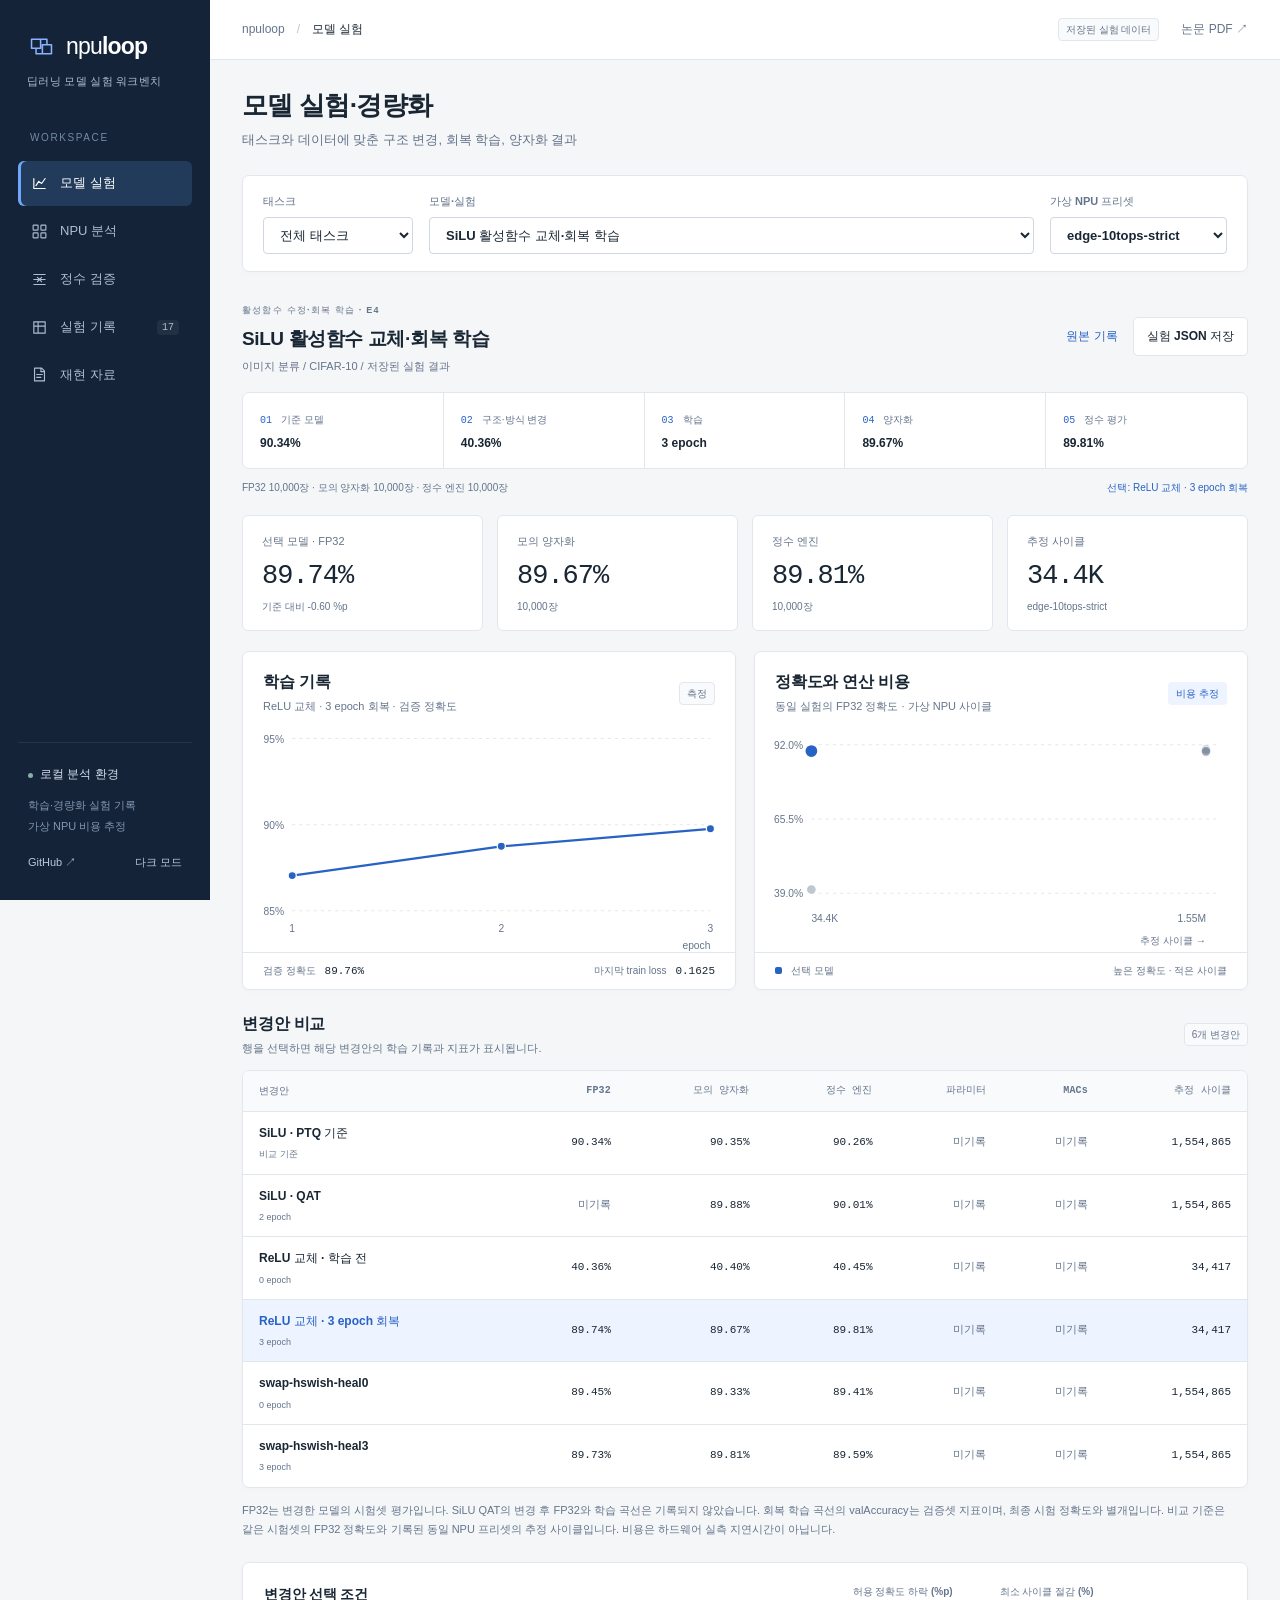
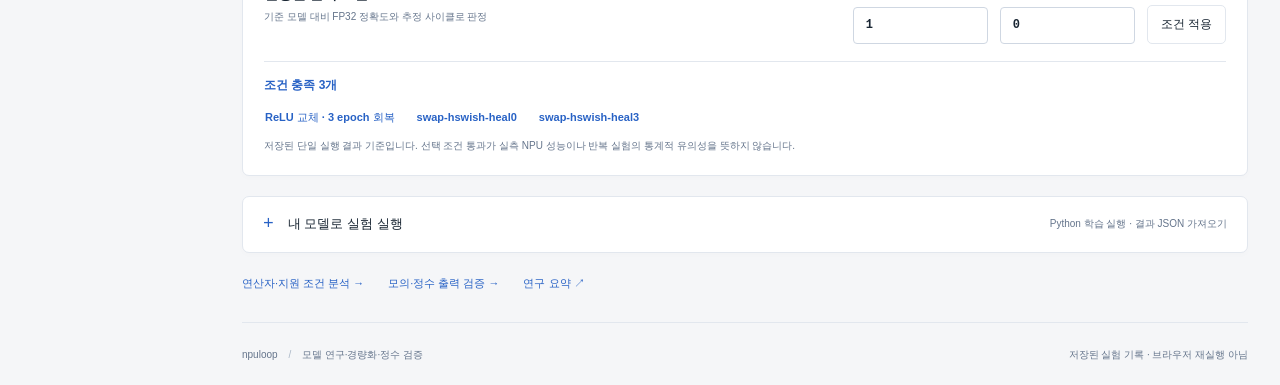
==== demo/index.html @ 35456086 "Hold the E20 table until both schemes are in, and regenerate tables at commit tables-fresh failed on" ====
<!doctype html>
<html lang="ko" data-theme="light">
<head>
<meta charset="utf-8">
<meta name="viewport" content="width=device-width, initial-scale=1">
<meta name="description" content="npuloop — 모델 구조 수정, 회복 학습, 양자화와 프루닝 결과를 비교하고 NPU 제약을 검증하는 딥러닝 실험 워크벤치">
<meta name="color-scheme" content="light dark">
<title>npuloop · 모델 실험·경량화</title>
<style>:root{--bg:#f5f6f8;--surface:#fff;--subtle:#f8fafc;--text:#192633;--muted:#64748b;--line:#e2e7ee;--blue:#2862c5;--blue-soft:#edf3ff;--amber:#a96313;--amber-soft:#fff7e9;--green:#187b62;--green-soft:#edf8f3;--sidebar:#142337;--side-text:#aebdd0;--side-active:#223b5a;--shadow:0 2px 6px #14233704;--mono:ui-monospace,SFMono-Regular,Consolas,'Liberation Mono',monospace;--sans:'Segoe UI','Malgun Gothic','Apple SD Gothic Neo','Noto Sans CJK KR',Arial,sans-serif}
*{box-sizing:border-box}html{scroll-behavior:auto}body{margin:0;background:var(--bg);color:var(--text);font-family:var(--sans);font-size:14px;line-height:1.6;-webkit-font-smoothing:antialiased}button,input,select{font:inherit}button,a,summary,select{touch-action:manipulation}button{cursor:pointer}a{color:var(--blue);text-decoration:none}button{color:inherit}a:hover{text-decoration:underline}[hidden]{display:none!important}h1,h2,h3,p{margin:0}h1{font-size:26px;line-height:1.35;letter-spacing:-.7px;font-weight:650}h2{font-size:16px;line-height:1.5;letter-spacing:-.2px;font-weight:650}h3{font-size:14px;font-weight:600}p{word-break:keep-all;overflow-wrap:anywhere}svg{display:block}button svg,.nav-item svg,.search-field svg{width:17px;height:17px;fill:none;stroke:currentColor;stroke-width:1.6;stroke-linecap:round;stroke-linejoin:round;flex-shrink:0}button:focus-visible,a:focus-visible,summary:focus-visible,select:focus-visible,input:focus-visible{outline:2px solid var(--blue);outline-offset:3px}button:disabled{opacity:.45;cursor:not-allowed}.skip-link{position:fixed;top:-60px;left:230px;background:var(--surface);padding:10px;z-index:20}.skip-link:focus{top:8px}.sidebar{position:fixed;inset:0 auto 0 0;width:210px;background:var(--sidebar);color:#fff;padding:28px 18px;display:flex;flex-direction:column;z-index:10}.brand{display:flex;align-items:center;gap:10px;font-size:23px;letter-spacing:-.8px;color:#fff;padding:0 9px;font-weight:450}.brand:hover{text-decoration:none}.brand strong{font-weight:700}.brand-icon{width:29px;height:29px;fill:none;stroke:#8ab3ff;stroke-width:1.7;stroke-linejoin:round}.sidebar-caption{font-size:11px;color:var(--side-text);margin:8px 9px 40px;letter-spacing:.3px}.nav-label{color:#758aa5;font-size:10px;letter-spacing:1.6px;margin:0 12px 12px}.nav-item{display:flex;align-items:center;gap:12px;padding:12px 13px;border-radius:6px;margin:3px 0;font-size:13px;color:var(--side-text);font-weight:500;white-space:nowrap}.nav-item:hover{text-decoration:none;background:#1b304b;color:#fff}.nav-item.active{color:#fff;background:var(--side-active);box-shadow:inset 3px 0 #71a6ff}.nav-count{margin-left:auto;font:10px var(--mono);background:#ffffff10;padding:2px 5px;border-radius:4px}.sidebar-bottom{margin-top:auto;padding:22px 10px 0;border-top:1px solid #ffffff14}.local-indicator{display:flex;align-items:center;gap:7px;font-size:12px;color:#d5e0ef}.local-indicator>span{background:#82afa7;width:5px;height:5px;border-radius:50%}.sidebar-bottom p{color:#8398b3;font-size:11px;line-height:1.9;margin:10px 0 18px}.sidebar-links{display:flex;justify-content:space-between;font-size:11px;align-items:center}.sidebar-links a{color:#b9c9dd}.sidebar-links button{background:none;border:0;color:#b9c9dd;padding:0}.app{margin-left:210px;min-width:0}.topbar{height:60px;border-bottom:1px solid var(--line);background:var(--surface);display:flex;align-items:center;justify-content:space-between;padding:0 32px}.breadcrumb{display:flex;gap:12px;color:var(--muted);font-size:12px}.breadcrumb span{color:#bac4d0}.breadcrumb strong{font-weight:500;color:var(--text)}.top-actions{display:flex;gap:22px;align-items:center}.quiet-link{font-size:12px;color:var(--muted);font-weight:500}main{max-width:1460px;margin:auto;padding:28px 32px 0;outline:0}.page-heading{display:flex;align-items:center;justify-content:space-between;gap:18px;margin-bottom:24px}.page-heading p{font-size:13px;color:var(--muted);margin-top:7px}.btn{border:1px solid var(--line);border-radius:5px;padding:9px 13px;display:inline-flex;align-items:center;justify-content:center;gap:8px;font-size:12px;font-weight:550;background:var(--surface);white-space:nowrap;min-height:36px}.btn:hover{filter:brightness(.97);text-decoration:none}.btn.primary{background:var(--blue);border-color:var(--blue);color:#fff}.btn.subtle{background:transparent;border-color:transparent;color:var(--blue);padding:5px 8px}.badge{display:inline-flex;align-items:center;gap:5px;font-size:10px;line-height:1.5;white-space:nowrap;padding:3px 7px;border-radius:4px;border:1px solid transparent;font-weight:500}.badge.neutral{background:var(--subtle);color:var(--muted);border-color:var(--line)}.badge.blue{background:var(--blue-soft);color:var(--blue)}.badge.amber{background:var(--amber-soft);color:var(--amber)}.badge.green{background:var(--green-soft);color:var(--green)}.context-bar{display:flex;align-items:center;gap:20px;background:var(--surface);border:1px solid var(--line);border-radius:7px;padding:17px 20px;box-shadow:var(--shadow)}label{font-size:11px;font-weight:550;color:var(--muted);display:flex;flex-direction:column;gap:7px}select,input{color:var(--text);background:var(--surface);border:1px solid #cfd7e2;border-radius:4px;min-height:37px;padding:7px 12px;font-size:13px;max-width:100%}select{padding-right:30px}.context-bar select{min-width:207px}.model-meta{margin-left:auto;display:flex;gap:26px;align-items:center}.model-meta div{font-size:10px;color:var(--muted)}.model-meta b{display:block;font-family:var(--mono);font-size:13px;font-weight:500;color:var(--text);margin-top:6px}.tabs{display:flex;align-items:center;gap:25px;border-bottom:1px solid var(--line);margin:18px 0 20px;min-height:45px}.tabs button{font-size:12px;font-weight:550;padding:12px 1px;border:0;border-bottom:2px solid transparent;background:none;color:var(--muted);height:46px;white-space:nowrap}.tabs button[aria-selected=true]{color:var(--blue);border-bottom-color:var(--blue)}.tabs-trailing{margin-left:auto;color:var(--muted);font-size:11px;white-space:nowrap}.metric-grid{display:grid;grid-template-columns:repeat(4,minmax(0,1fr));gap:14px;margin-bottom:20px}.metric{background:var(--surface);padding:17px 19px 15px;border:1px solid var(--line);border-radius:6px;min-width:0}.metric-label{font-size:11px;color:var(--muted);display:flex;align-items:center;justify-content:space-between;gap:5px}.metric-value{font-family:var(--mono);font-size:27px;line-height:1.3;letter-spacing:-1px;margin:9px 0 5px;white-space:nowrap}.metric-value .unit{font-size:12px;letter-spacing:0;margin-left:5px;color:var(--muted)}.metric-note{font-size:10px;color:var(--muted)}.metric.amber .metric-value{color:var(--amber)}.panel{background:var(--surface);border:1px solid var(--line);border-radius:7px;box-shadow:var(--shadow);min-width:0}.padded{padding:22px}.two-columns{display:grid;grid-template-columns:1.12fr 1fr;gap:20px;margin-bottom:20px}.panel-head{padding:18px 20px 0;display:flex;align-items:center;justify-content:space-between;gap:12px}.panel-head p{font-size:11px;color:var(--muted);margin-top:4px}.section-heading{display:flex;align-items:center;justify-content:space-between;gap:16px;margin:22px 0 13px}.section-heading:first-child{margin-top:0}.section-heading p{font-size:11px;color:var(--muted);margin-top:4px}.muted{color:var(--muted);font-size:12px}.mono{font-family:var(--mono);font-variant-numeric:tabular-nums}.amber-text{color:var(--amber)}.blue-text{color:var(--blue)}.bar-list{padding:20px}.bar-row{display:grid;grid-template-columns:120px 1fr 56px;gap:12px;align-items:center;margin-bottom:16px;font-size:11px}.bar-row:last-child{margin-bottom:0}.bar-label{display:flex;align-items:center;gap:8px;color:var(--text)}.dot{display:inline-block;width:7px;height:7px;border-radius:2px;flex-shrink:0}.dot.blue{background:var(--blue)}.dot.amber{background:#cd9240}.dot.green{background:#45a590}.dot.slate{background:#7c94af}.bar-track{height:9px;background:var(--subtle);border-radius:3px;overflow:hidden}.bar-fill{height:100%;border-radius:3px;min-width:0}.bar-fill.host{background:#d39a4e}.bar-fill.array{background:var(--blue)}.bar-fill.depthwise{background:#45a590}.bar-fill.vector{background:#7c94af}.bar-fill.structural{background:#b6c5d4}.bar-value{text-align:right;color:var(--text);font-family:var(--mono)}.panel-foot{border-top:1px solid var(--line);padding:11px 20px;color:var(--muted);font-size:10px}.decision{padding:17px 20px;background:var(--amber-soft);border-bottom:1px solid var(--line);border-radius:6px 6px 0 0;display:flex;gap:12px;align-items:flex-start}.decision.good{background:var(--green-soft)}.decision-icon{width:22px;height:22px;border:1px solid currentColor;border-radius:50%;color:var(--amber);display:flex;justify-content:center;align-items:center;font:600 12px var(--mono);flex-shrink:0;margin-top:1px}.decision.good .decision-icon{color:var(--green)}.decision h2{font-size:14px;color:var(--amber)}.decision.good h2{color:var(--green)}.decision p{font-size:11px;margin-top:5px;color:var(--muted)}table{width:100%;border-collapse:collapse;font-size:12px}th{background:var(--subtle);font-size:10px;color:var(--muted);font-weight:550;letter-spacing:.1px;text-align:left;white-space:nowrap;padding:10px 16px;border-bottom:1px solid var(--line)}td{padding:11px 16px;border-bottom:1px solid var(--line);vertical-align:middle}tr:last-child td{border-bottom:0}td.num,th.num{text-align:right;font-family:var(--mono);font-variant-numeric:tabular-nums}td.num{white-space:nowrap}.table-container{overflow:auto;scrollbar-width:thin}.table-container table{min-width:530px}.table-container.limited{max-height:420px}.table-container th{position:sticky;top:0;z-index:1}tbody tr.selectable{cursor:pointer}tbody tr.selectable:hover{background:var(--subtle)}tbody tr.selected{background:var(--blue-soft)}.support-table td{padding:10px 20px}.support-table th{padding:8px 20px;background:transparent}.support-table td:first-child{font-family:var(--mono);font-size:11px}.support-table .num{font-size:11px}.callout-strip{display:flex;justify-content:space-between;align-items:center;padding:16px 20px;gap:20px}.callout-copy .overline{display:block;margin-bottom:4px}.callout-copy h3{font-size:13px}.callout-copy p{font-size:11px;color:var(--muted);margin-top:3px}.overline{font-size:9px;font-weight:550;letter-spacing:1.2px;color:var(--muted)}.compact-results{display:flex;gap:26px;flex-shrink:0}.compact-results div{font-size:10px;color:var(--muted)}.compact-results strong{display:block;font:500 16px var(--mono);color:var(--text);margin-top:3px}.filter-bar{display:flex;align-items:center;gap:10px;margin:0 0 14px;flex-wrap:wrap}.filter-bar select,.filter-bar input{font-size:12px;min-height:35px}.search-field{flex-direction:row;align-items:center;position:relative;font-weight:400;gap:0;flex:1;min-width:180px;max-width:380px}.search-field svg{position:absolute;left:10px;width:15px;height:15px;color:var(--muted)}.search-field input{padding-left:32px;width:100%;font-size:12px}.filter-bar>.muted{font-size:11px;margin-left:auto}.inspector-layout{display:grid;grid-template-columns:minmax(0,1fr) 260px;gap:16px}.inspector-layout>.table-container{max-height:620px}.inspector{padding:20px;align-self:start;position:sticky;top:20px}.inspector h3{font:500 12px var(--mono);overflow-wrap:anywhere;margin:14px 0 18px;color:var(--blue)}.property-list{margin:0}.property-list>div{display:flex;justify-content:space-between;gap:16px;border-bottom:1px solid var(--line);padding:10px 0;font-size:11px}.property-list>div:last-child{border:0}.property-list dt{color:var(--muted);flex-shrink:0}.property-list dd{margin:0;text-align:right;overflow-wrap:anywhere}.property-list .mono{font-size:11px}.node-links{display:flex;gap:5px;flex-wrap:wrap;margin-top:10px}.node-links button{border:1px solid var(--line);background:var(--subtle);font:10px var(--mono);padding:4px 6px;color:var(--blue);border-radius:3px;max-width:100%;overflow-wrap:anywhere}.inspector-subtitle{font-size:10px;color:var(--muted);margin-top:18px}.mini-bar{display:block;max-width:96px;width:100%;height:3px;background:var(--line);border-radius:2px;margin-top:5px;margin-left:auto}.mini-bar>i{display:block;background:var(--blue);height:3px;border-radius:2px}.mini-bar.host>i{background:#d39a4e}.empty-state{padding:44px 26px;text-align:center;background:var(--surface);border:1px dashed var(--line);border-radius:7px}.empty-state h2{margin:0 0 8px}.empty-state p{font-size:12px;color:var(--muted);max-width:520px;margin:auto}.empty-state .btn{margin-top:18px}.comparison-header{display:flex;justify-content:space-between;align-items:center;margin-bottom:20px;gap:12px}.comparison-header p{font-size:12px;color:var(--muted);margin-top:5px}.comparison-grid{display:grid;grid-template-columns:1fr 1fr;gap:20px;margin-bottom:20px}.version-title{display:flex;align-items:center;justify-content:space-between;margin-bottom:14px}.version-marker{font:600 11px var(--mono);background:var(--subtle);padding:4px 9px;border:1px solid var(--line);border-radius:3px;margin-right:10px}.version-marker.after{background:var(--blue-soft);border-color:var(--blue-soft);color:var(--blue)}.version-value{font:500 34px var(--mono);letter-spacing:-1px;margin:8px 0}.version-caption{color:var(--muted);font-size:11px}.comparison-bar{height:10px;background:var(--subtle);border-radius:3px;margin:20px 0}.comparison-bar i{display:block;height:10px;border-radius:3px;background:#8a9db6}.comparison-bar.after i{background:var(--blue)}.savings-banner{display:flex;justify-content:space-between;align-items:center;padding:17px 22px;background:var(--blue-soft);border:1px solid #cdddfa;border-radius:7px;margin-bottom:20px}.savings-banner strong{font:500 23px var(--mono);color:var(--blue)}.savings-banner span{font-size:12px;color:var(--blue)}.footnote{font-size:11px;color:var(--muted);line-height:1.8;margin-top:13px}.comparison-table th:first-child{width:40%}.comparison-table th,.comparison-table td{padding:14px 20px}.settings-layout{display:grid;grid-template-columns:minmax(0,1fr) 320px;gap:20px}.settings-form{padding:24px;display:grid;grid-template-columns:1fr 1fr;gap:22px}.settings-form label{font-size:12px;gap:9px}.form-foot{grid-column:1/-1;border-top:1px solid var(--line);padding-top:20px;display:flex;align-items:center;gap:25px}.form-foot p{font-size:11px;color:var(--muted);flex:1}.settings-result-metric{padding:20px 22px;border-bottom:1px solid var(--line)}.settings-result-metric:last-child{border-bottom:0}.settings-result-metric span{font-size:11px;color:var(--muted)}.settings-result-metric strong{display:block;font:500 24px var(--mono);margin-top:8px}.research-metrics{margin-top:20px}.research-verdict{padding:15px 20px;border-left:3px solid var(--blue);background:var(--surface);border-radius:0 5px 5px 0;margin-bottom:22px;font-size:12px}.research-verdict p{font-size:11px;color:var(--muted);margin-top:5px}.chart-panel{padding:18px 20px 10px}.chart-legend{display:flex;align-items:center;gap:20px;font-size:11px}.chart-legend>span{display:flex;gap:6px;align-items:center}.chart-legend .muted{margin-left:auto;font-size:10px}.chart-panel svg{width:100%;height:auto;max-height:265px;overflow:visible}.chart-panel text{font-family:var(--sans);font-size:10px;fill:var(--muted)}.chart-panel .gridline{stroke:var(--line);stroke-dasharray:3 4;stroke-width:1}.chart-panel .curve{fill:none;stroke-width:1.8;stroke-linejoin:round}.detail-section{margin:16px 0 24px}.detail-section>summary{padding:13px 18px;cursor:pointer;font-size:12px;font-weight:550}.detail-section[open]>summary{border-bottom:1px solid var(--line);margin-bottom:14px}.detail-section>.filter-bar{padding:0 16px}.research-note{padding:14px 20px;background:var(--subtle);font-size:11px;color:var(--muted);border-top:1px solid var(--line)}.catalog-layout{display:grid;grid-template-columns:265px minmax(0,1fr);gap:20px}.experiment-list{overflow:hidden;align-self:start;max-height:780px;overflow-y:auto}.experiment-item{display:flex;align-items:flex-start;gap:12px;width:100%;border:0;border-bottom:1px solid var(--line);background:transparent;padding:14px;text-align:left}.experiment-item:last-child{border:0}.experiment-item:hover{background:var(--subtle)}.experiment-item.active{background:var(--blue-soft);box-shadow:inset 3px 0 var(--blue)}.exp-id{font:11px var(--mono);width:30px;color:var(--muted);padding-top:3px;flex-shrink:0}.experiment-item.active .exp-id{color:var(--blue)}.exp-name{font-size:12px;font-weight:550}.exp-small{font-size:10px;color:var(--muted);margin-top:3px}.experiment-heading{padding:20px}.experiment-heading h2{margin:6px 0}.experiment-heading p{font-size:11px;color:var(--muted)}.experiment-actions{display:flex;gap:8px;align-items:center;margin-top:16px}.experiment-actions select{font-size:11px;min-height:32px}.record-table{max-height:535px;border-top:1px solid var(--line)}.record-table td{font-size:11px;max-width:200px;overflow-wrap:anywhere}.record-table th{font-size:10px}.row-action{color:var(--blue);font-size:11px;border:0;background:transparent;padding:3px 0;white-space:nowrap}.resource-grid{display:grid;grid-template-columns:repeat(3,minmax(0,1fr));gap:18px;margin-bottom:26px}.resource-card{padding:22px;display:block;color:var(--text)}.resource-card:hover{text-decoration:none;border-color:#9fbce6}.resource-card h2{margin:15px 0 7px}.resource-card p{font-size:12px;color:var(--muted);line-height:1.9}.file-icon{font:500 10px var(--mono);border:1px solid var(--line);display:inline-flex;border-radius:4px;padding:7px 8px;color:var(--blue);background:var(--subtle)}.resource-action{font-size:11px;color:var(--blue);display:block;margin-top:18px}.resource-bottom{margin-top:20px;grid-template-columns:1fr 1fr}.command{background:var(--subtle);padding:15px;border:1px solid var(--line);border-radius:4px;font:11px/2 var(--mono);overflow:auto;margin:18px 0 0}.padded>.muted{margin-top:5px;display:block}#validation-table td{font-size:11px;vertical-align:top}#validation-table th:nth-child(1){width:21%}#validation-table th:nth-child(2){width:22%}#validation-table th:nth-child(3){width:57%}.page-footer{display:flex;gap:16px;justify-content:space-between;padding:24px 0 22px;margin-top:30px;border-top:1px solid var(--line);font-size:10px;color:var(--muted)}.footer-divider{margin:0 8px;color:#aab7c6}dialog{color:var(--text);background:var(--surface);border:1px solid var(--line);border-radius:9px;padding:0;width:min(850px,92vw);max-height:86vh;box-shadow:0 25px 100px #07162a40}dialog::backdrop{background:#0b1b32aa}.dialog-header{display:flex;align-items:center;justify-content:space-between;padding:18px 22px;border-bottom:1px solid var(--line)}.dialog-header h2{margin-top:4px;font-size:15px;overflow-wrap:anywhere}.icon-button{background:none;border:1px solid var(--line);border-radius:4px;width:32px;height:32px;font-size:23px;line-height:1}.dialog-header .icon-button{flex-shrink:0}.dialog-footer{display:flex;align-items:center;justify-content:space-between;padding:14px 22px;border-top:1px solid var(--line)}#record-json{margin:0;padding:20px 22px;font:11px/1.65 var(--mono);white-space:pre-wrap;word-break:break-word;max-height:60vh;overflow:auto;background:var(--subtle)}.toast{position:fixed;bottom:25px;right:28px;background:var(--text);color:var(--surface);border-radius:5px;padding:12px 18px;font-size:12px;box-shadow:0 5px 30px #0002;z-index:100}#error-banner{border:1px solid #e7c0a1;color:#8e3b22;background:#fff1e9;padding:16px;margin-bottom:20px;border-radius:6px}
[data-theme=dark]{--bg:#101823;--surface:#18222e;--subtle:#1e2a38;--text:#e0e7f0;--muted:#99abc1;--line:#2c3b4c;--blue:#8ab2f4;--blue-soft:#223752;--amber:#e0b06b;--amber-soft:#322c23;--green:#7dc8b1;--green-soft:#1e322f;--sidebar:#101a29;--shadow:none}[data-theme=dark] input,[data-theme=dark] select{border-color:#3c4e63}[data-theme=dark] .btn.primary{background:#326bc3;color:#fff;border-color:#326bc3}[data-theme=dark] .bar-fill.array,[data-theme=dark] .comparison-bar.after i,[data-theme=dark] .mini-bar>i{background:#6998e4}[data-theme=dark] .savings-banner{border-color:#39557b}
@media(min-width:1600px){main{padding-top:32px}.two-columns{grid-template-columns:1.05fr 1fr}.bar-row{margin-bottom:23px}.callout-strip{padding:22px}}
@media(max-width:1180px){.sidebar{width:184px;padding-left:12px;padding-right:12px}.app{margin-left:184px}main{padding:24px 24px 0}.topbar{padding:0 24px}.context-bar{gap:14px}.context-bar select{min-width:170px}.model-meta{gap:14px}.model-meta b{font-size:11px}.metric{padding:15px}.metric-value{font-size:23px}.bar-row{grid-template-columns:110px 1fr 52px;gap:8px}.compact-results{gap:16px}.inspector-layout{grid-template-columns:minmax(0,1fr) 230px}.catalog-layout{grid-template-columns:230px minmax(0,1fr)}.settings-layout{grid-template-columns:minmax(0,1fr) 260px}.page-heading .btn{font-size:11px}.top-actions{gap:14px}}
@media(max-width:980px){.sidebar{width:170px}.app{margin-left:170px}.context-bar{flex-wrap:wrap}.context-bar label{flex:1;min-width:150px}.context-bar select{width:100%;min-width:0}.model-meta{width:100%;border-top:1px solid var(--line);padding-top:9px;justify-content:flex-start;gap:28px}.model-meta div{display:flex;align-items:center;gap:8px}.model-meta b{margin:0}.metric-grid{gap:10px}.metric-value{font-size:21px}.metric-label .badge{display:none}.two-columns{grid-template-columns:1fr}.callout-strip{flex-wrap:wrap}.compact-results{margin-left:auto}.inspector-layout{grid-template-columns:1fr}.inspector{position:static}.inspector .property-list{display:grid;grid-template-columns:1fr 1fr;gap:0 25px}.inspector h3{margin-top:10px}.settings-layout{grid-template-columns:1fr}.settings-layout>#settings-result>.panel{display:flex}.settings-result-metric{flex:1;border-bottom:0;border-right:1px solid var(--line)}.catalog-layout{grid-template-columns:minmax(0,1fr)}.experiment-list{display:grid;grid-template-columns:repeat(3,1fr);max-height:245px}.experiment-item{border-right:1px solid var(--line)}.resource-grid{gap:10px}.resource-card{padding:16px}.page-heading{align-items:flex-start}.page-heading .btn{margin-top:2px}}
@media(max-width:720px){.sidebar{position:static;width:100%;padding:15px 17px 0}.brand{font-size:21px;padding:0}.brand-icon{width:25px;height:25px}.sidebar-caption,.nav-label,.sidebar-bottom{display:none}#main-nav{display:flex;margin-top:13px;justify-content:space-between;gap:2px}.nav-item{padding:10px 9px;font-size:11px;gap:7px;border-radius:4px 4px 0 0;margin:0}.nav-item.active{box-shadow:inset 0 -2px #71a6ff}.nav-item svg{width:14px;height:14px}.nav-count{display:none}.app{margin-left:0}.topbar{height:44px;padding:0 20px}.top-actions .badge{display:none}.breadcrumb{font-size:10px;gap:8px}.quiet-link{font-size:11px}main{padding:23px 20px 0}.page-heading{margin-bottom:18px;align-items:flex-start;flex-wrap:wrap;gap:12px}h1{font-size:23px}.page-heading p{font-size:11px;margin-top:5px}.page-heading .btn{font-size:11px;padding:7px 10px;min-height:32px}.page-heading .btn svg{width:13px;height:13px}.context-bar{padding:14px;gap:12px}.context-bar label{min-width:130px;font-size:10px}.context-bar select{font-size:11px;min-height:35px;padding-left:9px}.model-meta{gap:18px;justify-content:space-between}.model-meta div{font-size:9px;gap:6px}.model-meta b{font-size:10px}.tabs{gap:20px;margin:10px 0 17px}.tabs button{font-size:11px}.tabs-trailing{font-size:9px}.metric-grid{grid-template-columns:repeat(2,minmax(0,1fr));gap:10px;margin-bottom:16px}.metric{padding:14px 15px}.metric-label{font-size:10px}.metric-value{font-size:25px}.metric-note{font-size:9px}.two-columns{gap:16px;margin-bottom:16px}.panel-head{padding:16px 17px 0}.panel-head h2{font-size:14px}.bar-list{padding:18px}.bar-row{grid-template-columns:110px 1fr 46px;font-size:10px;margin-bottom:16px}.panel-foot{padding:10px 17px;font-size:9px}.decision{padding:15px 17px}.decision h2{font-size:13px}.support-table td,.support-table th{padding-left:17px;padding-right:17px}.callout-strip{padding:16px;gap:14px}.compact-results{margin-left:0;gap:25px}.callout-strip .btn{margin-left:auto}.comparison-grid{grid-template-columns:1fr;gap:13px}.comparison-header{align-items:flex-start}.comparison-header p{font-size:11px}.version-value{font-size:30px}.padded{padding:18px}.savings-banner{padding:15px 17px}.savings-banner strong{font-size:20px}.settings-form{padding:18px;gap:18px;grid-template-columns:1fr}.settings-form label{font-size:11px}.form-foot{flex-direction:column;align-items:stretch;gap:12px}.settings-result-metric{padding:15px}.settings-result-metric strong{font-size:19px}.research-verdict{padding:14px;font-size:11px}.chart-panel{padding:13px 12px 6px}.chart-legend{font-size:10px;gap:12px;flex-wrap:wrap}.chart-legend .muted{margin-left:0}.chart-panel svg{min-height:185px}#research-sample{max-width:255px}.experiment-list{grid-template-columns:repeat(2,minmax(0,1fr));max-height:224px}.experiment-item{padding:12px 10px;gap:6px}.exp-id{font-size:10px;width:23px}.exp-name{font-size:11px}.exp-small{font-size:9px}.experiment-heading{padding:17px}.filter-bar{gap:8px}.filter-bar>.muted{font-size:10px}.filter-bar select{font-size:11px}.resource-grid{grid-template-columns:1fr}.resource-card{padding:18px;position:relative}.resource-card h2{margin:0 0 5px 50px}.resource-card p{margin-left:50px;font-size:11px}.resource-card p br{display:none}.resource-card .file-icon{position:absolute;left:18px;top:18px}.resource-action{margin:10px 0 0 50px}.resource-bottom{grid-template-columns:1fr}.page-footer{flex-direction:column;gap:6px;margin-top:24px;font-size:9px}.inspector .property-list{grid-template-columns:1fr}.filter-bar .search-field{max-width:none}.section-heading{gap:8px}.section-heading h2{font-size:14px}.section-heading .btn{font-size:10px}.settings-layout>#settings-result>.panel{flex-direction:column}.settings-result-metric{border-right:0;border-bottom:1px solid var(--line)}.settings-result-metric strong{display:inline;margin-left:15px}.tabs-trailing{display:none}.comparison-table td,.comparison-table th{padding:11px 14px}.toast{right:16px;left:16px;bottom:16px;text-align:center}.dialog-header,.dialog-footer{padding:14px 16px}.dialog-header h2{font-size:13px}.skip-link{left:10px}}
@media(prefers-reduced-motion:reduce){*{scroll-behavior:auto!important;transition:none!important}}

.mobile-theme{display:none;background:none;border:0;color:var(--muted);font-size:18px;padding:2px 5px;min-width:28px;min-height:28px}@media(max-width:720px){.mobile-theme{display:block}.top-actions{gap:12px}.experiment-actions{flex-wrap:wrap}.experiment-actions select{max-width:100%}.savings-banner{gap:10px;flex-wrap:wrap}}

.catalog-layout>*{min-width:0}

.support-scroll{overflow-x:auto;scrollbar-width:thin}
@media(max-width:370px){.nav-item{padding:10px 8px;gap:0;font-size:11px}.nav-item svg{display:none}}
</style>
<style>.study-controls{align-items:end;gap:16px}.study-controls label{min-width:0}.study-controls label:first-child{flex:0 0 150px}.study-controls .study-select-label{flex:1}.study-controls select{min-width:0;width:100%}.study-intro{display:flex;justify-content:space-between;gap:20px;align-items:center;margin:25px 0 16px}.study-intro h2{font-size:19px;margin-top:5px;letter-spacing:-.4px}.study-intro p{font-size:11px;color:var(--muted);margin-top:5px}.study-actions{display:flex;gap:6px;flex-shrink:0}.study-pipeline{display:grid;grid-template-columns:repeat(5,minmax(0,1fr));background:var(--surface);border:1px solid var(--line);border-radius:7px;overflow:hidden}.study-pipeline>div{padding:14px 17px;border-right:1px solid var(--line);min-width:0}.study-pipeline>div:last-child{border:0}.study-pipeline span{font-size:10px;color:var(--muted)}.study-pipeline .step-index{display:inline-block;color:var(--blue);font:10px var(--mono);margin-right:9px}.study-pipeline strong{display:block;font-size:12px;font-weight:550;margin-top:5px;overflow-wrap:anywhere}.study-scope{display:flex;justify-content:space-between;gap:8px;margin:10px 0 18px;font-size:10px}.study-scope span{color:var(--blue)}.study-charts{display:grid;grid-template-columns:1fr 1fr;gap:18px}.study-chart-panel{overflow:hidden}.study-chart-panel svg,.study-local-chart svg{width:100%;height:auto;display:block;max-height:255px}.study-chart-panel text,.study-local-chart text{font:10px var(--sans);fill:var(--muted)}.study-chart-panel .gridline,.study-local-chart .gridline{stroke:var(--line);stroke-dasharray:3 4}.study-curve{fill:none;stroke:var(--blue);stroke-width:2.2;stroke-linejoin:round}.study-point{fill:var(--blue);stroke:var(--surface);stroke-width:1.2}.study-scatter{fill:var(--muted);opacity:.4;stroke:var(--surface);stroke-width:1.5}.study-scatter.chosen{fill:var(--blue);opacity:1;stroke-width:2.5}.study-chart-foot{padding:10px 20px;border-top:1px solid var(--line);display:flex;justify-content:space-between;gap:10px;color:var(--muted);font-size:10px}.study-chart-foot b{font:500 11px var(--mono);color:var(--text);margin-left:6px}.study-chart-foot .dot{margin-right:6px}.study-empty{min-height:230px;display:flex;align-items:center;justify-content:center;flex-direction:column;padding:26px;color:var(--muted);font-size:12px;text-align:center}.empty-symbol{font-size:28px;font-weight:300;color:#aeb9c7;margin-bottom:10px}.study-empty small{font-size:10px;margin-top:6px}.study-row-button{background:none;border:0;padding:0;text-align:left;font-size:12px;color:var(--text);font-weight:550;white-space:normal;min-width:125px}.selected .study-row-button{color:var(--blue)}.study-row-note{display:block;font-size:9px;color:var(--muted);margin-top:4px}#study-variants th,#study-variants td{padding:12px 16px}#study-variants td.num{font-size:11px}.study-budget{padding:21px;margin-top:22px;display:grid;grid-template-columns:1fr auto;gap:17px}.study-budget h2{font-size:14px}.study-budget .muted{font-size:10px;margin-top:4px}.study-budget form{display:flex;align-items:end;gap:12px}.study-budget input{width:135px;font-family:var(--mono);font-size:12px}.study-budget label{font-size:10px}#study-decision{grid-column:1/-1;padding-top:14px;border-top:1px solid var(--line);font-size:12px}#study-decision p{font-size:10px;color:var(--muted);margin-top:5px}.study-candidates{display:flex;flex-wrap:wrap;gap:4px;margin:8px -8px 2px}.study-candidates .btn{font-size:11px;min-height:27px;white-space:normal;text-align:left}.study-run{margin-top:20px}.study-run summary{display:flex;justify-content:space-between;align-items:center;padding:17px 20px;cursor:pointer;font-size:13px;font-weight:550;gap:14px;list-style:none}.study-run summary:before{content:'+';color:var(--blue);font:18px var(--mono)}.study-run[open] summary:before{content:'−'}.study-run summary>span:first-child{margin-right:auto}.study-run summary .muted{font-weight:400;font-size:10px}.study-run[open] summary{border-bottom:1px solid var(--line)}.study-run-content{padding:20px}.study-run-content>p{font-size:11px;color:var(--muted)}.study-import-row{display:flex;justify-content:space-between;align-items:end;gap:14px;flex-wrap:wrap;margin-top:18px}.study-file-label{flex:1;max-width:400px;min-width:0}.study-file-label input{width:100%;font-size:11px}.study-import-heading{display:flex;gap:12px;align-items:center;flex-wrap:wrap;margin-top:22px}.study-local-chart{max-width:600px;margin:14px auto}.study-hash{font-family:var(--mono);overflow-wrap:anywhere}.study-links{display:flex;gap:24px;flex-wrap:wrap;margin-top:22px;font-size:11px}
@media(max-width:1180px){.study-budget{grid-template-columns:1fr}.study-budget form{justify-content:flex-start}.study-pipeline>div{padding:12px}.study-pipeline .step-index{margin-right:5px}.study-pipeline strong{font-size:11px}}
@media(max-width:980px){.study-charts{grid-template-columns:1fr}.study-chart-panel svg{max-height:270px}.study-controls label:first-child{flex:1}.study-controls .study-select-label{flex:2}.study-controls label:last-child{flex:1 0 100%}.study-intro{align-items:flex-start;flex-wrap:wrap;gap:12px}.study-actions{margin-left:auto}.study-pipeline>div{padding:10px 8px}.study-pipeline span{font-size:9px}.study-pipeline .step-index{display:block;margin-bottom:3px}.study-scope{flex-wrap:wrap}}
@media(max-width:720px){#main-nav{display:grid;grid-template-columns:repeat(5,minmax(0,1fr));gap:0}.nav-item{justify-content:center;padding:11px 4px;gap:0;font-size:10px}.nav-item svg{display:none}.study-controls{gap:12px}.study-controls label:first-child{flex:1 0 90px}.study-controls .study-select-label{flex:3 1 180px}.study-controls label:last-child{flex:1 0 100%}.study-intro h2{font-size:17px}.study-intro .overline{font-size:8px}.study-actions{margin:0}.study-pipeline{grid-template-columns:repeat(3,minmax(0,1fr))}.study-pipeline>div{padding:12px;border-bottom:1px solid var(--line)}.study-pipeline>div:nth-child(3){border-right:0}.study-pipeline>div:nth-child(4){border-bottom:0}.study-pipeline>div:last-child{grid-column:span 2}.study-pipeline .step-index{display:inline}.study-pipeline strong{font-size:12px}.study-budget{padding:16px}.study-budget form{flex-wrap:wrap;gap:10px}.study-budget form label{flex:1;min-width:100px}.study-budget input{width:100%}.study-budget .btn{flex:1 0 100%}.study-run summary{padding:15px;flex-wrap:wrap;gap:8px}.study-run summary .muted{width:100%;padding-left:21px;font-size:9px}.study-run-content{padding:15px}.study-chart-foot{padding:10px 14px;flex-wrap:wrap}.study-links{gap:14px;font-size:10px}.study-empty{min-height:210px}.study-scope{font-size:9px}#study-variants td,#study-variants th{padding:10px 12px}}
</style>
</head>
<body>
<a class="skip-link" href="#main">본문으로 이동</a>
<aside class="sidebar" aria-label="주 메뉴">
 <a class="brand" href="#studies" aria-label="npuloop 모델 실험"><svg class="brand-icon" viewBox="0 0 32 32" aria-hidden="true"><path d="M5 8h10v10H5zM17 14h10v10H17zM10 18v6h7M22 14V8h-7"/></svg><span>npu<strong>loop</strong></span></a>
 <div class="sidebar-caption">딥러닝 모델 실험 워크벤치</div>
 <div class="nav-label">WORKSPACE</div>
 <nav id="main-nav">
  <a href="#studies" data-nav="studies" class="nav-item active" aria-current="page"><svg viewBox="0 0 24 24" aria-hidden="true"><path d="M4 19V5m0 14h16M7 15l4-6 4 3 5-7"/></svg>모델 실험</a>
  <a href="#analysis" data-nav="analysis" class="nav-item"><svg viewBox="0 0 24 24" aria-hidden="true"><rect x="3" y="3" width="7" height="7" rx="1"/><rect x="14" y="3" width="7" height="7" rx="1"/><rect x="3" y="14" width="7" height="7" rx="1"/><rect x="14" y="14" width="7" height="7" rx="1"/></svg>NPU 분석</a>
  <a href="#research" data-nav="research" class="nav-item"><svg viewBox="0 0 24 24" aria-hidden="true"><path d="M4 5h16M4 12h6M14 12h6M4 19h16M9 9l3 3-3 3M15 9l-3 3 3 3"/></svg>정수 검증</a>
  <a href="#experiments" data-nav="experiments" class="nav-item"><svg viewBox="0 0 24 24" aria-hidden="true"><path d="M4 4h16v16H4zM4 10h16M10 4v16"/></svg>실험 기록<span class="nav-count">17</span></a>
  <a href="#resources" data-nav="resources" class="nav-item"><svg viewBox="0 0 24 24" aria-hidden="true"><path d="M5 3h10l4 4v14H5zM14 3v5h5M8 12h8M8 16h6"/></svg>재현 자료</a>
 </nav>
 <div class="sidebar-bottom">
  <div class="local-indicator"><span></span>로컬 분석 환경</div>
  <p>학습·경량화 실험 기록<br>가상 NPU 비용 추정</p>
  <div class="sidebar-links"><a href="https://github.com/sokldjs554/npuloop" target="_blank" rel="noopener noreferrer">GitHub ↗</a><button id="theme-toggle" type="button" aria-label="어두운 테마로 전환">다크 모드</button></div>
 </div>
</aside>
<div class="app">
 <header class="topbar"><div class="breadcrumb">npuloop <span>/</span> <strong id="breadcrumb-current">모델 실험</strong></div><div class="top-actions"><button id="theme-mobile" class="mobile-theme" aria-label="화면 테마 전환" type="button">◐</button><span class="badge neutral">저장된 실험 데이터</span><a class="quiet-link" href="research/npuloop_thesis.pdf" target="_blank" rel="noopener">논문 PDF <span aria-hidden="true">↗</span></a></div></header>
 <main id="main" tabindex="-1">
 <div class="page-heading"><div><h1 id="page-title">모델 실험·경량화</h1><p id="page-description">태스크와 데이터에 맞춘 구조 변경, 회복 학습, 양자화 결과</p></div><button id="export-report" class="btn secondary" type="button" hidden><svg viewBox="0 0 24 24" aria-hidden="true"><path d="M12 3v12m-5-5 5 5 5-5M5 16v5h14v-5"/></svg>분석 JSON 내보내기</button></div>
 <div id="error-banner" role="alert" hidden></div>
 <section data-view="studies" id="view-studies" aria-label="모델 실험·경량화">
  <div class="context-bar study-controls"><label>태스크<select id="study-task"><option value="all">전체 태스크</option><option value="classification">이미지 분류</option><option value="super-resolution">초해상도</option></select></label><label class="study-select-label">모델·실험<select id="study-select"></select></label><label>가상 NPU 프리셋<select id="study-preset"></select></label></div>
  <div class="study-intro"><div><span class="overline" id="study-kind"></span><h2 id="study-title"></h2><p id="study-subtitle"></p></div><div class="study-actions"><button id="study-source" class="btn subtle">원본 기록</button><button id="study-export" class="btn secondary">실험 JSON 저장</button></div></div>
  <div id="study-context"></div>
  <div id="study-metrics" class="metric-grid"></div>
  <div class="study-charts"><div class="panel study-chart-panel"><div class="panel-head"><div><h2>학습 기록</h2><p id="study-training-caption"></p></div><span class="badge neutral">측정</span></div><div id="study-training"></div></div><div class="panel study-chart-panel"><div class="panel-head"><div><h2>정확도와 연산 비용</h2><p>동일 실험의 FP32 정확도 · 가상 NPU 사이클</p></div><span class="badge blue">비용 추정</span></div><div id="study-tradeoff"></div></div></div>
  <div class="section-heading"><div><h2>변경안 비교</h2><p>행을 선택하면 해당 변경안의 학습 기록과 지표가 표시됩니다.</p></div><span class="badge neutral" id="study-variant-count"></span></div>
  <div class="panel table-container" id="study-variants"></div>
  <p class="footnote" id="study-metric-notes"></p>
  <div class="study-budget panel"><div><h2>변경안 선택 조건</h2><p class="muted">기준 모델 대비 FP32 정확도와 추정 사이클로 판정</p></div><form id="study-budget-form"><label>허용 정확도 하락 (%p)<input id="study-max-drop" type="number" min="0" max="100" step="0.1" value="1" required></label><label>최소 사이클 절감 (%)<input id="study-min-saving" type="number" min="0" max="100" step="1" value="0" required></label><button id="study-apply-budget" class="btn secondary" type="submit">조건 적용</button></form><div id="study-decision" role="status"></div></div>
  <details class="panel study-run"><summary><span>내 모델로 실험 실행</span><span class="muted">Python 학습 실행 · 결과 JSON 가져오기</span></summary><div class="study-run-content"><p>체크포인트와 데이터로 구조 수정, 회복 학습, PTQ, 정수 평가를 실행합니다. 아래 번들 샘플은 실행 확인용이며 전체 데이터 벤치마크와 구분됩니다.</p><pre class="command">python -m pip install -e '.[dev]'
python -m npuloop.study_runner \
  --checkpoint examples/quickstart/resnet20_relu.pt \
  --data examples/quickstart/cifar10_sample.npz \
  --out runs/model-study \
  --operation prune --prune-ratio 0.25 \
  --epochs 1 --steps-per-epoch 2 \
  --eval-images 32 --calibration-images 32 --threads 2</pre><div class="study-import-row"><label class="study-file-label">실행 결과 JSON<input id="study-import" type="file" accept=".json,application/json"></label><a class="btn subtle" href="reference/STUDY_RUNNER.md" target="_blank" rel="noopener">입력 형식·실행 안내 ↗</a></div><p id="study-import-status" role="status" class="footnote"></p><div id="study-import-result"></div><p class="footnote">브라우저는 저장된 결과를 비교합니다. 새 학습은 Python에서 실행하며 파일 가져오기는 이 브라우저 안에서 처리됩니다.</p></div></details>
  <div class="study-links"><a href="#analysis">연산자·지원 조건 분석 →</a><a href="#research">모의·정수 출력 검증 →</a><a href="reference/RESEARCH_SUMMARY.md" target="_blank" rel="noopener">연구 요약 ↗</a></div>
 </section>
 <section data-view="analysis" id="view-analysis" aria-label="모델 분석" hidden>
  <div class="context-bar"><label>모델<select id="model-select" aria-label="분석 모델"></select></label><label>가상 NPU 프리셋<select id="preset-select" aria-label="가상 NPU 프리셋"></select></label><div id="model-meta" class="model-meta"></div></div>
  <div class="tabs" role="tablist" aria-label="모델 분석 상세"><button role="tab" id="tab-summary" data-analysis-tab="summary" aria-controls="analysis-summary" aria-selected="true">분석 요약</button><button role="tab" id="tab-operators" data-analysis-tab="operators" aria-controls="analysis-operators" aria-selected="false" tabindex="-1">연산자 상세</button><button role="tab" id="tab-comparison" data-analysis-tab="comparison" aria-controls="analysis-comparison" aria-selected="false" tabindex="-1">변경 비교</button><button role="tab" id="tab-settings" data-analysis-tab="settings" aria-controls="analysis-settings" aria-selected="false" tabindex="-1">비용 설정</button><span class="tabs-trailing" id="config-state">기본 프리셋</span></div>
  <div id="analysis-summary" role="tabpanel" aria-labelledby="tab-summary"></div>
  <div id="analysis-operators" role="tabpanel" aria-labelledby="tab-operators" hidden>
   <div class="section-heading"><div><h2>연산자별 비용</h2><p>구조 그래프 기준 · 호스트 처리 비용 포함</p></div><button class="btn subtle" id="export-operators">CSV 내보내기</button></div>
   <div class="filter-bar"><label class="search-field"><svg viewBox="0 0 24 24" aria-hidden="true"><circle cx="10" cy="10" r="6"/><path d="m15 15 5 5"/></svg><input id="operator-search" placeholder="노드 또는 연산자 검색" aria-label="노드 또는 연산자 검색"></label><select id="operator-filter" aria-label="실행 경로 필터"><option value="all">전체 실행 경로</option><option value="host">호스트 처리</option><option value="array">MAC 배열</option><option value="vector">벡터·기타 연산</option></select><select id="operator-sort" aria-label="연산자 정렬"><option value="cycles">추정 사이클 내림차순</option><option value="graph">그래프 순서</option><option value="name">노드 이름</option></select><span id="operator-count" class="muted"></span></div>
   <div class="inspector-layout"><div class="panel table-container" id="operator-table"></div><aside class="panel inspector" id="operator-inspector" aria-label="선택한 노드 상세"></aside></div>
  </div>
  <div id="analysis-comparison" role="tabpanel" aria-labelledby="tab-comparison" hidden></div>
  <div id="analysis-settings" role="tabpanel" aria-labelledby="tab-settings" hidden>
   <div class="section-heading"><div><h2>가상 NPU 비용 설정</h2><p>브라우저의 해석적 비용 모델에만 적용</p></div><button class="btn secondary" id="reset-settings">프리셋 복원</button></div>
   <div class="settings-layout"><form id="cost-settings" class="panel settings-form">
    <label>PE 배열<select id="setting-array"><option value="8">8 × 8</option><option value="16">16 × 16</option><option value="32">32 × 32</option><option value="64">64 × 64</option><option value="128">128 × 128</option><option value="256">256 × 256</option></select></label>
    <label>코어 수<input id="setting-cores" type="number" min="1" max="8" step="1" required></label>
    <label>DRAM 대역폭 <span class="muted">GB/s</span><input id="setting-dram" type="number" min="0.5" max="80" step="0.1" required></label>
    <label>Depthwise 전용 엔진<select id="setting-depthwise"><option value="yes">사용</option><option value="no">미사용</option></select></label>
    <label>비선형 활성함수<select id="setting-activation"><option value="lut">INT8 LUT</option><option value="fallback">호스트 처리</option></select></label>
    <div class="form-foot"><p>LayerNorm·softmax 지원 조건은 선택한 프리셋을 유지합니다. 사용자 설정에는 모델 변경 후의 실험 기록을 연결하지 않습니다.</p><button class="btn primary" type="submit">설정 적용</button></div>
   </form><div id="settings-result"></div></div>
  </div>
 </section>
 <section data-view="research" id="view-research" aria-label="정수 검증" hidden>
  <div class="context-bar"><label>평가 모델<select id="research-model" aria-label="정수 검증 모델"></select></label><label>가중치 양자화<select id="research-scheme" aria-label="가중치 양자화"><option value="npu-default">채널별 · INT8</option><option value="per-tensor">텐서별 · INT8</option></select></label><div class="model-meta" id="research-meta"></div></div>
  <div id="research-fidelity"></div>
  <div class="section-heading"><div><h2>연산자별 출력 차이</h2><p id="research-sample"></p></div><button id="research-source" class="btn subtle">E15 원본 기록</button></div>
  <div class="panel chart-panel"><div class="chart-legend"><span><i class="dot blue"></i>전파 불일치</span><span><i class="dot amber"></i>국소 불일치</span><span class="muted">출력 정숫값 기준 · %</span></div><div id="fidelity-chart"></div></div>
  <details class="panel detail-section"><summary>노드별 측정값</summary><div class="filter-bar"><input id="research-search" type="search" placeholder="노드 또는 연산자 검색" aria-label="정수 검증 노드 검색"><span class="muted" id="research-row-count"></span></div><div class="table-container limited" id="fidelity-table"></div></details>
  <div id="research-layernorm"></div><div id="research-dense"></div><div id="research-imagenet"></div><div id="research-other"></div>
 </section>
 <section data-view="experiments" id="view-experiments" aria-label="실험 기록" hidden>
  <div class="filter-bar catalog-filter"><label class="search-field"><svg viewBox="0 0 24 24" aria-hidden="true"><circle cx="10" cy="10" r="6"/><path d="m15 15 5 5"/></svg><input id="experiment-search" type="search" placeholder="실험명, 모델, 조건 검색" aria-label="실험 검색"></label><select id="experiment-category" aria-label="실험 분류"><option value="all">전체 분류</option><option>모델</option><option>양자화</option><option>비용·외부 검증</option><option>정수 출력</option></select><span id="catalog-count" class="muted"></span></div>
  <div class="catalog-layout"><div id="experiment-list" class="panel experiment-list" aria-label="실험 목록"></div><div id="experiment-detail"></div></div>
 </section>
 <section data-view="resources" id="view-resources" aria-label="재현 자료" hidden>
  <div class="resource-grid">
   <a class="panel resource-card" href="research/npuloop_thesis.pdf" target="_blank" rel="noopener"><span class="file-icon">PDF</span><h2>연구 원고</h2><p>모의 양자화와 정수 실행의 격차를<br>연산자 단위로 측정하기</p><span class="resource-action">27쪽 · 개인 연구 원고 ↗</span></a>
   <a class="panel resource-card" href="reference/USAGE.md" target="_blank" rel="noopener"><span class="file-icon">CLI</span><h2>실행 안내</h2><p>번들 예제, 데이터 준비,<br>학습 및 실험 재현 명령</p><span class="resource-action">USAGE.md ↗</span></a>
   <a class="panel resource-card" href="https://github.com/sokldjs554/npuloop" target="_blank" rel="noopener noreferrer"><span class="file-icon">GIT</span><h2>소스 코드</h2><p>그래프 분석, 양자화, 프루닝,<br>NumPy·C++ 정수 엔진</p><span class="resource-action">GitHub 저장소 ↗</span></a>
  </div>
  <div class="section-heading"><div><h2>검증 범위</h2><p>저장된 실험 기록과 현재 데모의 실행 범위</p></div><a class="quiet-link" href="reference/VALIDATION_SCOPE.md" target="_blank" rel="noopener">상세 문서 ↗</a></div>
  <div id="validation-table" class="panel table-container"></div>
  <div class="two-columns resource-bottom"><div class="panel padded"><h2>번들 예제 실행</h2><p class="muted">Linux · Python 3.10 이상 · C++ 컴파일러</p><pre class="command">python -m pip install -e '.[dev]'
make quickstart
python -m pytest -q</pre><p class="footnote">샘플 데이터와 체크포인트 2개가 포함되어 있습니다. 전체 논문 실험의 재현에는 원본 데이터와 해당 학습 가중치가 필요합니다.</p></div><div class="panel padded"><h2>데이터 출처</h2><dl id="data-provenance" class="property-list"></dl><p class="footnote">가상 NPU 프리셋은 특정 제조사의 실제 구조를 나타내지 않습니다. 이 화면은 모델 학습, 칩 실행 또는 배포를 수행하지 않습니다.</p></div></div>
 </section>
 <footer class="page-footer"><span>npuloop <span class="footer-divider">/</span> 모델 연구·경량화·정수 검증</span><span id="footer-context">저장된 실험 기록 · NPU 비용은 시뮬레이션</span></footer>
 </main>
</div>
<dialog id="record-dialog" aria-labelledby="record-title"><div class="dialog-header"><div><span class="overline">SOURCE RECORD</span><h2 id="record-title">원본 기록</h2></div><button id="close-dialog" class="icon-button" aria-label="원본 기록 닫기">×</button></div><pre id="record-json" tabindex="0"></pre><div class="dialog-footer"><span class="muted">저장된 JSON · 읽기 전용</span><button id="download-record" class="btn primary">JSON 저장</button></div></dialog>
<div id="toast" class="toast" role="status" hidden></div>
<script id="npuloop-data" type="application/json">{"built":"2026-09-18 11:03 UTC","presets":{"tiny-1tops":{"name":"tiny-1tops","pe_rows":32,"pe_cols":32,"cores":1,"freq_mhz":500,"sram_kb":512,"dram_gbps":3.2,"vector_lanes":64,"dw_lanes":64,"lut_acts":["gelu","hsigmoid","hswish","lrelu","sigmoid","silu","tanh"],"fused_acts":["relu","relu6"],"unsupported_ops":[],"softmax_passes":3,"layernorm_passes":4,"fallback_cycles_per_elem":8.0,"fill_drain":true,"pj_mac":0.25,"pj_sram_byte":1.25,"pj_dram_byte":160.0,"pj_vector_elem":0.1,"pj_host_elem":100.0,"peak_tops":1.02},"edge-10tops":{"name":"edge-10tops","pe_rows":64,"pe_cols":64,"cores":2,"freq_mhz":600,"sram_kb":2048,"dram_gbps":12.8,"vector_lanes":256,"dw_lanes":256,"lut_acts":["gelu","hsigmoid","hswish","lrelu","sigmoid","silu","tanh"],"fused_acts":["relu","relu6"],"unsupported_ops":[],"softmax_passes":3,"layernorm_passes":4,"fallback_cycles_per_elem":8.0,"fill_drain":true,"pj_mac":0.25,"pj_sram_byte":2.5,"pj_dram_byte":160.0,"pj_vector_elem":0.1,"pj_host_elem":100.0,"peak_tops":9.83},"pcie-80tops":{"name":"pcie-80tops","pe_rows":64,"pe_cols":64,"cores":8,"freq_mhz":1200,"sram_kb":8192,"dram_gbps":66.7,"vector_lanes":1024,"dw_lanes":1024,"lut_acts":["gelu","hsigmoid","hswish","lrelu","sigmoid","silu","tanh"],"fused_acts":["relu","relu6"],"unsupported_ops":[],"softmax_passes":3,"layernorm_passes":4,"fallback_cycles_per_elem":8.0,"fill_drain":true,"pj_mac":0.25,"pj_sram_byte":2.5,"pj_dram_byte":160.0,"pj_vector_elem":0.1,"pj_host_elem":100.0,"peak_tops":78.64},"edge-10tops-strict":{"name":"edge-10tops-strict","pe_rows":64,"pe_cols":64,"cores":2,"freq_mhz":600,"sram_kb":2048,"dram_gbps":12.8,"vector_lanes":256,"dw_lanes":0,"lut_acts":[],"fused_acts":["relu","relu6"],"unsupported_ops":["gelu","hsigmoid","hswish","layernorm","lrelu","sigmoid","silu","softmax","tanh"],"softmax_passes":3,"layernorm_passes":4,"fallback_cycles_per_elem":8.0,"fill_drain":true,"pj_mac":0.25,"pj_sram_byte":2.5,"pj_dram_byte":160.0,"pj_vector_elem":0.1,"pj_host_elem":100.0,"peak_tops":9.83}},"models":{"resnet20_relu":{"config":{"arch":"resnet","depth":20,"width":16,"act":"relu","num_classes":10,"widths":[16,32,64],"stem_stride":1},"layers":[{"name":"x","op":"input","inputs":[],"elements":3072,"macs":0,"in_bytes":[]},{"name":"stem_conv","op":"conv","inputs":["x"],"elements":16384,"macs":442368,"in_bytes":[3072],"m":1024,"k":27,"n":16,"groups":1,"depthwise":false,"kh":3,"kw":3,"weight_bytes":496},{"name":"stem_act","op":"act","inputs":["stem_conv"],"elements":16384,"macs":0,"in_bytes":[16384],"kind":"relu"},{"name":"blocks_0_conv1","op":"conv","inputs":["stem_act"],"elements":16384,"macs":2359296,"in_bytes":[16384],"m":1024,"k":144,"n":16,"groups":1,"depthwise":false,"kh":3,"kw":3,"weight_bytes":2368},{"name":"blocks_0_act1","op":"act","inputs":["blocks_0_conv1"],"elements":16384,"macs":0,"in_bytes":[16384],"kind":"relu"},{"name":"blocks_0_conv2","op":"conv","inputs":["blocks_0_act1"],"elements":16384,"macs":2359296,"in_bytes":[16384],"m":1024,"k":144,"n":16,"groups":1,"depthwise":false,"kh":3,"kw":3,"weight_bytes":2368},{"name":"add","op":"add","inputs":["blocks_0_conv2","stem_act"],"elements":16384,"macs":0,"in_bytes":[16384,16384]},{"name":"blocks_0_act2","op":"act","inputs":["add"],"elements":16384,"macs":0,"in_bytes":[16384],"kind":"relu"},{"name":"blocks_1_conv1","op":"conv","inputs":["blocks_0_act2"],"elements":16384,"macs":2359296,"in_bytes":[16384],"m":1024,"k":144,"n":16,"groups":1,"depthwise":false,"kh":3,"kw":3,"weight_bytes":2368},{"name":"blocks_1_act1","op":"act","inputs":["blocks_1_conv1"],"elements":16384,"macs":0,"in_bytes":[16384],"kind":"relu"},{"name":"blocks_1_conv2","op":"conv","inputs":["blocks_1_act1"],"elements":16384,"macs":2359296,"in_bytes":[16384],"m":1024,"k":144,"n":16,"groups":1,"depthwise":false,"kh":3,"kw":3,"weight_bytes":2368},{"name":"add_1","op":"add","inputs":["blocks_1_conv2","blocks_0_act2"],"elements":16384,"macs":0,"in_bytes":[16384,16384]},{"name":"blocks_1_act2","op":"act","inputs":["add_1"],"elements":16384,"macs":0,"in_bytes":[16384],"kind":"relu"},{"name":"blocks_2_conv1","op":"conv","inputs":["blocks_1_act2"],"elements":16384,"macs":2359296,"in_bytes":[16384],"m":1024,"k":144,"n":16,"groups":1,"depthwise":false,"kh":3,"kw":3,"weight_bytes":2368},{"name":"blocks_2_act1","op":"act","inputs":["blocks_2_conv1"],"elements":16384,"macs":0,"in_bytes":[16384],"kind":"relu"},{"name":"blocks_2_conv2","op":"conv","inputs":["blocks_2_act1"],"elements":16384,"macs":2359296,"in_bytes":[16384],"m":1024,"k":144,"n":16,"groups":1,"depthwise":false,"kh":3,"kw":3,"weight_bytes":2368},{"name":"add_2","op":"add","inputs":["blocks_2_conv2","blocks_1_act2"],"elements":16384,"macs":0,"in_bytes":[16384,16384]},{"name":"blocks_2_act2","op":"act","inputs":["add_2"],"elements":16384,"macs":0,"in_bytes":[16384],"kind":"relu"},{"name":"blocks_3_conv1","op":"conv","inputs":["blocks_2_act2"],"elements":8192,"macs":1179648,"in_bytes":[16384],"m":256,"k":144,"n":32,"groups":1,"depthwise":false,"kh":3,"kw":3,"weight_bytes":4736},{"name":"blocks_3_act1","op":"act","inputs":["blocks_3_conv1"],"elements":8192,"macs":0,"in_bytes":[8192],"kind":"relu"},{"name":"blocks_3_conv2","op":"conv","inputs":["blocks_3_act1"],"elements":8192,"macs":2359296,"in_bytes":[8192],"m":256,"k":288,"n":32,"groups":1,"depthwise":false,"kh":3,"kw":3,"weight_bytes":9344},{"name":"blocks_3_sc_conv","op":"conv","inputs":["blocks_2_act2"],"elements":8192,"macs":131072,"in_bytes":[16384],"m":256,"k":16,"n":32,"groups":1,"depthwise":false,"kh":1,"kw":1,"weight_bytes":640},{"name":"add_3","op":"add","inputs":["blocks_3_conv2","blocks_3_sc_conv"],"elements":8192,"macs":0,"in_bytes":[8192,8192]},{"name":"blocks_3_act2","op":"act","inputs":["add_3"],"elements":8192,"macs":0,"in_bytes":[8192],"kind":"relu"},{"name":"blocks_4_conv1","op":"conv","inputs":["blocks_3_act2"],"elements":8192,"macs":2359296,"in_bytes":[8192],"m":256,"k":288,"n":32,"groups":1,"depthwise":false,"kh":3,"kw":3,"weight_bytes":9344},{"name":"blocks_4_act1","op":"act","inputs":["blocks_4_conv1"],"elements":8192,"macs":0,"in_bytes":[8192],"kind":"relu"},{"name":"blocks_4_conv2","op":"conv","inputs":["blocks_4_act1"],"elements":8192,"macs":2359296,"in_bytes":[8192],"m":256,"k":288,"n":32,"groups":1,"depthwise":false,"kh":3,"kw":3,"weight_bytes":9344},{"name":"add_4","op":"add","inputs":["blocks_4_conv2","blocks_3_act2"],"elements":8192,"macs":0,"in_bytes":[8192,8192]},{"name":"blocks_4_act2","op":"act","inputs":["add_4"],"elements":8192,"macs":0,"in_bytes":[8192],"kind":"relu"},{"name":"blocks_5_conv1","op":"conv","inputs":["blocks_4_act2"],"elements":8192,"macs":2359296,"in_bytes":[8192],"m":256,"k":288,"n":32,"groups":1,"depthwise":false,"kh":3,"kw":3,"weight_bytes":9344},{"name":"blocks_5_act1","op":"act","inputs":["blocks_5_conv1"],"elements":8192,"macs":0,"in_bytes":[8192],"kind":"relu"},{"name":"blocks_5_conv2","op":"conv","inputs":["blocks_5_act1"],"elements":8192,"macs":2359296,"in_bytes":[8192],"m":256,"k":288,"n":32,"groups":1,"depthwise":false,"kh":3,"kw":3,"weight_bytes":9344},{"name":"add_5","op":"add","inputs":["blocks_5_conv2","blocks_4_act2"],"elements":8192,"macs":0,"in_bytes":[8192,8192]},{"name":"blocks_5_act2","op":"act","inputs":["add_5"],"elements":8192,"macs":0,"in_bytes":[8192],"kind":"relu"},{"name":"blocks_6_conv1","op":"conv","inputs":["blocks_5_act2"],"elements":4096,"macs":1179648,"in_bytes":[8192],"m":64,"k":288,"n":64,"groups":1,"depthwise":false,"kh":3,"kw":3,"weight_bytes":18688},{"name":"blocks_6_act1","op":"act","inputs":["blocks_6_conv1"],"elements":4096,"macs":0,"in_bytes":[4096],"kind":"relu"},{"name":"blocks_6_conv2","op":"conv","inputs":["blocks_6_act1"],"elements":4096,"macs":2359296,"in_bytes":[4096],"m":64,"k":576,"n":64,"groups":1,"depthwise":false,"kh":3,"kw":3,"weight_bytes":37120},{"name":"blocks_6_sc_conv","op":"conv","inputs":["blocks_5_act2"],"elements":4096,"macs":131072,"in_bytes":[8192],"m":64,"k":32,"n":64,"groups":1,"depthwise":false,"kh":1,"kw":1,"weight_bytes":2304},{"name":"add_6","op":"add","inputs":["blocks_6_conv2","blocks_6_sc_conv"],"elements":4096,"macs":0,"in_bytes":[4096,4096]},{"name":"blocks_6_act2","op":"act","inputs":["add_6"],"elements":4096,"macs":0,"in_bytes":[4096],"kind":"relu"},{"name":"blocks_7_conv1","op":"conv","inputs":["blocks_6_act2"],"elements":4096,"macs":2359296,"in_bytes":[4096],"m":64,"k":576,"n":64,"groups":1,"depthwise":false,"kh":3,"kw":3,"weight_bytes":37120},{"name":"blocks_7_act1","op":"act","inputs":["blocks_7_conv1"],"elements":4096,"macs":0,"in_bytes":[4096],"kind":"relu"},{"name":"blocks_7_conv2","op":"conv","inputs":["blocks_7_act1"],"elements":4096,"macs":2359296,"in_bytes":[4096],"m":64,"k":576,"n":64,"groups":1,"depthwise":false,"kh":3,"kw":3,"weight_bytes":37120},{"name":"add_7","op":"add","inputs":["blocks_7_conv2","blocks_6_act2"],"elements":4096,"macs":0,"in_bytes":[4096,4096]},{"name":"blocks_7_act2","op":"act","inputs":["add_7"],"elements":4096,"macs":0,"in_bytes":[4096],"kind":"relu"},{"name":"blocks_8_conv1","op":"conv","inputs":["blocks_7_act2"],"elements":4096,"macs":2359296,"in_bytes":[4096],"m":64,"k":576,"n":64,"groups":1,"depthwise":false,"kh":3,"kw":3,"weight_bytes":37120},{"name":"blocks_8_act1","op":"act","inputs":["blocks_8_conv1"],"elements":4096,"macs":0,"in_bytes":[4096],"kind":"relu"},{"name":"blocks_8_conv2","op":"conv","inputs":["blocks_8_act1"],"elements":4096,"macs":2359296,"in_bytes":[4096],"m":64,"k":576,"n":64,"groups":1,"depthwise":false,"kh":3,"kw":3,"weight_bytes":37120},{"name":"add_8","op":"add","inputs":["blocks_8_conv2","blocks_7_act2"],"elements":4096,"macs":0,"in_bytes":[4096,4096]},{"name":"blocks_8_act2","op":"act","inputs":["add_8"],"elements":4096,"macs":0,"in_bytes":[4096],"kind":"relu"},{"name":"pool","op":"pool","inputs":["blocks_8_act2"],"elements":64,"macs":0,"in_bytes":[4096]},{"name":"flatten","op":"flatten","inputs":["pool"],"elements":64,"macs":0,"in_bytes":[64]},{"name":"fc","op":"linear","inputs":["flatten"],"elements":10,"macs":640,"in_bytes":[64],"m":1,"k":64,"n":10,"groups":1,"depthwise":false,"kh":1,"kw":1,"weight_bytes":680},{"name":"output","op":"output","inputs":["fc"],"elements":10,"macs":0,"in_bytes":[10]}],"total_macs":40813184,"total_params":271690},"resnet20_silu":{"config":{"arch":"resnet","depth":20,"width":16,"act":"silu","num_classes":10,"widths":[16,32,64],"stem_stride":1},"layers":[{"name":"x","op":"input","inputs":[],"elements":3072,"macs":0,"in_bytes":[]},{"name":"stem_conv","op":"conv","inputs":["x"],"elements":16384,"macs":442368,"in_bytes":[3072],"m":1024,"k":27,"n":16,"groups":1,"depthwise":false,"kh":3,"kw":3,"weight_bytes":496},{"name":"stem_act","op":"act","inputs":["stem_conv"],"elements":16384,"macs":0,"in_bytes":[16384],"kind":"silu"},{"name":"blocks_0_conv1","op":"conv","inputs":["stem_act"],"elements":16384,"macs":2359296,"in_bytes":[16384],"m":1024,"k":144,"n":16,"groups":1,"depthwise":false,"kh":3,"kw":3,"weight_bytes":2368},{"name":"blocks_0_act1","op":"act","inputs":["blocks_0_conv1"],"elements":16384,"macs":0,"in_bytes":[16384],"kind":"silu"},{"name":"blocks_0_conv2","op":"conv","inputs":["blocks_0_act1"],"elements":16384,"macs":2359296,"in_bytes":[16384],"m":1024,"k":144,"n":16,"groups":1,"depthwise":false,"kh":3,"kw":3,"weight_bytes":2368},{"name":"add","op":"add","inputs":["blocks_0_conv2","stem_act"],"elements":16384,"macs":0,"in_bytes":[16384,16384]},{"name":"blocks_0_act2","op":"act","inputs":["add"],"elements":16384,"macs":0,"in_bytes":[16384],"kind":"silu"},{"name":"blocks_1_conv1","op":"conv","inputs":["blocks_0_act2"],"elements":16384,"macs":2359296,"in_bytes":[16384],"m":1024,"k":144,"n":16,"groups":1,"depthwise":false,"kh":3,"kw":3,"weight_bytes":2368},{"name":"blocks_1_act1","op":"act","inputs":["blocks_1_conv1"],"elements":16384,"macs":0,"in_bytes":[16384],"kind":"silu"},{"name":"blocks_1_conv2","op":"conv","inputs":["blocks_1_act1"],"elements":16384,"macs":2359296,"in_bytes":[16384],"m":1024,"k":144,"n":16,"groups":1,"depthwise":false,"kh":3,"kw":3,"weight_bytes":2368},{"name":"add_1","op":"add","inputs":["blocks_1_conv2","blocks_0_act2"],"elements":16384,"macs":0,"in_bytes":[16384,16384]},{"name":"blocks_1_act2","op":"act","inputs":["add_1"],"elements":16384,"macs":0,"in_bytes":[16384],"kind":"silu"},{"name":"blocks_2_conv1","op":"conv","inputs":["blocks_1_act2"],"elements":16384,"macs":2359296,"in_bytes":[16384],"m":1024,"k":144,"n":16,"groups":1,"depthwise":false,"kh":3,"kw":3,"weight_bytes":2368},{"name":"blocks_2_act1","op":"act","inputs":["blocks_2_conv1"],"elements":16384,"macs":0,"in_bytes":[16384],"kind":"silu"},{"name":"blocks_2_conv2","op":"conv","inputs":["blocks_2_act1"],"elements":16384,"macs":2359296,"in_bytes":[16384],"m":1024,"k":144,"n":16,"groups":1,"depthwise":false,"kh":3,"kw":3,"weight_bytes":2368},{"name":"add_2","op":"add","inputs":["blocks_2_conv2","blocks_1_act2"],"elements":16384,"macs":0,"in_bytes":[16384,16384]},{"name":"blocks_2_act2","op":"act","inputs":["add_2"],"elements":16384,"macs":0,"in_bytes":[16384],"kind":"silu"},{"name":"blocks_3_conv1","op":"conv","inputs":["blocks_2_act2"],"elements":8192,"macs":1179648,"in_bytes":[16384],"m":256,"k":144,"n":32,"groups":1,"depthwise":false,"kh":3,"kw":3,"weight_bytes":4736},{"name":"blocks_3_act1","op":"act","inputs":["blocks_3_conv1"],"elements":8192,"macs":0,"in_bytes":[8192],"kind":"silu"},{"name":"blocks_3_conv2","op":"conv","inputs":["blocks_3_act1"],"elements":8192,"macs":2359296,"in_bytes":[8192],"m":256,"k":288,"n":32,"groups":1,"depthwise":false,"kh":3,"kw":3,"weight_bytes":9344},{"name":"blocks_3_sc_conv","op":"conv","inputs":["blocks_2_act2"],"elements":8192,"macs":131072,"in_bytes":[16384],"m":256,"k":16,"n":32,"groups":1,"depthwise":false,"kh":1,"kw":1,"weight_bytes":640},{"name":"add_3","op":"add","inputs":["blocks_3_conv2","blocks_3_sc_conv"],"elements":8192,"macs":0,"in_bytes":[8192,8192]},{"name":"blocks_3_act2","op":"act","inputs":["add_3"],"elements":8192,"macs":0,"in_bytes":[8192],"kind":"silu"},{"name":"blocks_4_conv1","op":"conv","inputs":["blocks_3_act2"],"elements":8192,"macs":2359296,"in_bytes":[8192],"m":256,"k":288,"n":32,"groups":1,"depthwise":false,"kh":3,"kw":3,"weight_bytes":9344},{"name":"blocks_4_act1","op":"act","inputs":["blocks_4_conv1"],"elements":8192,"macs":0,"in_bytes":[8192],"kind":"silu"},{"name":"blocks_4_conv2","op":"conv","inputs":["blocks_4_act1"],"elements":8192,"macs":2359296,"in_bytes":[8192],"m":256,"k":288,"n":32,"groups":1,"depthwise":false,"kh":3,"kw":3,"weight_bytes":9344},{"name":"add_4","op":"add","inputs":["blocks_4_conv2","blocks_3_act2"],"elements":8192,"macs":0,"in_bytes":[8192,8192]},{"name":"blocks_4_act2","op":"act","inputs":["add_4"],"elements":8192,"macs":0,"in_bytes":[8192],"kind":"silu"},{"name":"blocks_5_conv1","op":"conv","inputs":["blocks_4_act2"],"elements":8192,"macs":2359296,"in_bytes":[8192],"m":256,"k":288,"n":32,"groups":1,"depthwise":false,"kh":3,"kw":3,"weight_bytes":9344},{"name":"blocks_5_act1","op":"act","inputs":["blocks_5_conv1"],"elements":8192,"macs":0,"in_bytes":[8192],"kind":"silu"},{"name":"blocks_5_conv2","op":"conv","inputs":["blocks_5_act1"],"elements":8192,"macs":2359296,"in_bytes":[8192],"m":256,"k":288,"n":32,"groups":1,"depthwise":false,"kh":3,"kw":3,"weight_bytes":9344},{"name":"add_5","op":"add","inputs":["blocks_5_conv2","blocks_4_act2"],"elements":8192,"macs":0,"in_bytes":[8192,8192]},{"name":"blocks_5_act2","op":"act","inputs":["add_5"],"elements":8192,"macs":0,"in_bytes":[8192],"kind":"silu"},{"name":"blocks_6_conv1","op":"conv","inputs":["blocks_5_act2"],"elements":4096,"macs":1179648,"in_bytes":[8192],"m":64,"k":288,"n":64,"groups":1,"depthwise":false,"kh":3,"kw":3,"weight_bytes":18688},{"name":"blocks_6_act1","op":"act","inputs":["blocks_6_conv1"],"elements":4096,"macs":0,"in_bytes":[4096],"kind":"silu"},{"name":"blocks_6_conv2","op":"conv","inputs":["blocks_6_act1"],"elements":4096,"macs":2359296,"in_bytes":[4096],"m":64,"k":576,"n":64,"groups":1,"depthwise":false,"kh":3,"kw":3,"weight_bytes":37120},{"name":"blocks_6_sc_conv","op":"conv","inputs":["blocks_5_act2"],"elements":4096,"macs":131072,"in_bytes":[8192],"m":64,"k":32,"n":64,"groups":1,"depthwise":false,"kh":1,"kw":1,"weight_bytes":2304},{"name":"add_6","op":"add","inputs":["blocks_6_conv2","blocks_6_sc_conv"],"elements":4096,"macs":0,"in_bytes":[4096,4096]},{"name":"blocks_6_act2","op":"act","inputs":["add_6"],"elements":4096,"macs":0,"in_bytes":[4096],"kind":"silu"},{"name":"blocks_7_conv1","op":"conv","inputs":["blocks_6_act2"],"elements":4096,"macs":2359296,"in_bytes":[4096],"m":64,"k":576,"n":64,"groups":1,"depthwise":false,"kh":3,"kw":3,"weight_bytes":37120},{"name":"blocks_7_act1","op":"act","inputs":["blocks_7_conv1"],"elements":4096,"macs":0,"in_bytes":[4096],"kind":"silu"},{"name":"blocks_7_conv2","op":"conv","inputs":["blocks_7_act1"],"elements":4096,"macs":2359296,"in_bytes":[4096],"m":64,"k":576,"n":64,"groups":1,"depthwise":false,"kh":3,"kw":3,"weight_bytes":37120},{"name":"add_7","op":"add","inputs":["blocks_7_conv2","blocks_6_act2"],"elements":4096,"macs":0,"in_bytes":[4096,4096]},{"name":"blocks_7_act2","op":"act","inputs":["add_7"],"elements":4096,"macs":0,"in_bytes":[4096],"kind":"silu"},{"name":"blocks_8_conv1","op":"conv","inputs":["blocks_7_act2"],"elements":4096,"macs":2359296,"in_bytes":[4096],"m":64,"k":576,"n":64,"groups":1,"depthwise":false,"kh":3,"kw":3,"weight_bytes":37120},{"name":"blocks_8_act1","op":"act","inputs":["blocks_8_conv1"],"elements":4096,"macs":0,"in_bytes":[4096],"kind":"silu"},{"name":"blocks_8_conv2","op":"conv","inputs":["blocks_8_act1"],"elements":4096,"macs":2359296,"in_bytes":[4096],"m":64,"k":576,"n":64,"groups":1,"depthwise":false,"kh":3,"kw":3,"weight_bytes":37120},{"name":"add_8","op":"add","inputs":["blocks_8_conv2","blocks_7_act2"],"elements":4096,"macs":0,"in_bytes":[4096,4096]},{"name":"blocks_8_act2","op":"act","inputs":["add_8"],"elements":4096,"macs":0,"in_bytes":[4096],"kind":"silu"},{"name":"pool","op":"pool","inputs":["blocks_8_act2"],"elements":64,"macs":0,"in_bytes":[4096]},{"name":"flatten","op":"flatten","inputs":["pool"],"elements":64,"macs":0,"in_bytes":[64]},{"name":"fc","op":"linear","inputs":["flatten"],"elements":10,"macs":640,"in_bytes":[64],"m":1,"k":64,"n":10,"groups":1,"depthwise":false,"kh":1,"kw":1,"weight_bytes":680},{"name":"output","op":"output","inputs":["fc"],"elements":10,"macs":0,"in_bytes":[10]}],"total_macs":40813184,"total_params":271690},"mnv2_050_relu6":{"config":{"arch":"mobilenetv2","width_mult":0.5,"act":"relu6","num_classes":10,"setting":[[1,16,1,1],[6,24,2,1],[6,32,3,2],[6,64,4,2],[6,96,3,1],[6,160,3,2],[6,320,1,1]],"last_channels":1280},"layers":[{"name":"x","op":"input","inputs":[],"elements":3072,"macs":0,"in_bytes":[]},{"name":"stem_conv","op":"conv","inputs":["x"],"elements":16384,"macs":442368,"in_bytes":[3072],"m":1024,"k":27,"n":16,"groups":1,"depthwise":false,"kh":3,"kw":3,"weight_bytes":496},{"name":"stem_act","op":"act","inputs":["stem_conv"],"elements":16384,"macs":0,"in_bytes":[16384],"kind":"relu6"},{"name":"blocks_0_dw_conv","op":"conv","inputs":["stem_act"],"elements":16384,"macs":147456,"in_bytes":[16384],"m":1024,"k":9,"n":16,"groups":16,"depthwise":true,"kh":3,"kw":3,"weight_bytes":208},{"name":"blocks_0_dw_act","op":"act","inputs":["blocks_0_dw_conv"],"elements":16384,"macs":0,"in_bytes":[16384],"kind":"relu6"},{"name":"blocks_0_proj_conv","op":"conv","inputs":["blocks_0_dw_act"],"elements":8192,"macs":131072,"in_bytes":[16384],"m":1024,"k":16,"n":8,"groups":1,"depthwise":false,"kh":1,"kw":1,"weight_bytes":160},{"name":"blocks_1_pw_conv","op":"conv","inputs":["blocks_0_proj_conv"],"elements":49152,"macs":393216,"in_bytes":[8192],"m":1024,"k":8,"n":48,"groups":1,"depthwise":false,"kh":1,"kw":1,"weight_bytes":576},{"name":"blocks_1_pw_act","op":"act","inputs":["blocks_1_pw_conv"],"elements":49152,"macs":0,"in_bytes":[49152],"kind":"relu6"},{"name":"blocks_1_dw_conv","op":"conv","inputs":["blocks_1_pw_act"],"elements":49152,"macs":442368,"in_bytes":[49152],"m":1024,"k":9,"n":48,"groups":48,"depthwise":true,"kh":3,"kw":3,"weight_bytes":624},{"name":"blocks_1_dw_act","op":"act","inputs":["blocks_1_dw_conv"],"elements":49152,"macs":0,"in_bytes":[49152],"kind":"relu6"},{"name":"blocks_1_proj_conv","op":"conv","inputs":["blocks_1_dw_act"],"elements":16384,"macs":786432,"in_bytes":[49152],"m":1024,"k":48,"n":16,"groups":1,"depthwise":false,"kh":1,"kw":1,"weight_bytes":832},{"name":"blocks_2_pw_conv","op":"conv","inputs":["blocks_1_proj_conv"],"elements":98304,"macs":1572864,"in_bytes":[16384],"m":1024,"k":16,"n":96,"groups":1,"depthwise":false,"kh":1,"kw":1,"weight_bytes":1920},{"name":"blocks_2_pw_act","op":"act","inputs":["blocks_2_pw_conv"],"elements":98304,"macs":0,"in_bytes":[98304],"kind":"relu6"},{"name":"blocks_2_dw_conv","op":"conv","inputs":["blocks_2_pw_act"],"elements":98304,"macs":884736,"in_bytes":[98304],"m":1024,"k":9,"n":96,"groups":96,"depthwise":true,"kh":3,"kw":3,"weight_bytes":1248},{"name":"blocks_2_dw_act","op":"act","inputs":["blocks_2_dw_conv"],"elements":98304,"macs":0,"in_bytes":[98304],"kind":"relu6"},{"name":"blocks_2_proj_conv","op":"conv","inputs":["blocks_2_dw_act"],"elements":16384,"macs":1572864,"in_bytes":[98304],"m":1024,"k":96,"n":16,"groups":1,"depthwise":false,"kh":1,"kw":1,"weight_bytes":1600},{"name":"add","op":"add","inputs":["blocks_2_proj_conv","blocks_1_proj_conv"],"elements":16384,"macs":0,"in_bytes":[16384,16384]},{"name":"blocks_3_pw_conv","op":"conv","inputs":["add"],"elements":98304,"macs":1572864,"in_bytes":[16384],"m":1024,"k":16,"n":96,"groups":1,"depthwise":false,"kh":1,"kw":1,"weight_bytes":1920},{"name":"blocks_3_pw_act","op":"act","inputs":["blocks_3_pw_conv"],"elements":98304,"macs":0,"in_bytes":[98304],"kind":"relu6"},{"name":"blocks_3_dw_conv","op":"conv","inputs":["blocks_3_pw_act"],"elements":24576,"macs":221184,"in_bytes":[98304],"m":256,"k":9,"n":96,"groups":96,"depthwise":true,"kh":3,"kw":3,"weight_bytes":1248},{"name":"blocks_3_dw_act","op":"act","inputs":["blocks_3_dw_conv"],"elements":24576,"macs":0,"in_bytes":[24576],"kind":"relu6"},{"name":"blocks_3_proj_conv","op":"conv","inputs":["blocks_3_dw_act"],"elements":4096,"macs":393216,"in_bytes":[24576],"m":256,"k":96,"n":16,"groups":1,"depthwise":false,"kh":1,"kw":1,"weight_bytes":1600},{"name":"blocks_4_pw_conv","op":"conv","inputs":["blocks_3_proj_conv"],"elements":24576,"macs":393216,"in_bytes":[4096],"m":256,"k":16,"n":96,"groups":1,"depthwise":false,"kh":1,"kw":1,"weight_bytes":1920},{"name":"blocks_4_pw_act","op":"act","inputs":["blocks_4_pw_conv"],"elements":24576,"macs":0,"in_bytes":[24576],"kind":"relu6"},{"name":"blocks_4_dw_conv","op":"conv","inputs":["blocks_4_pw_act"],"elements":24576,"macs":221184,"in_bytes":[24576],"m":256,"k":9,"n":96,"groups":96,"depthwise":true,"kh":3,"kw":3,"weight_bytes":1248},{"name":"blocks_4_dw_act","op":"act","inputs":["blocks_4_dw_conv"],"elements":24576,"macs":0,"in_bytes":[24576],"kind":"relu6"},{"name":"blocks_4_proj_conv","op":"conv","inputs":["blocks_4_dw_act"],"elements":4096,"macs":393216,"in_bytes":[24576],"m":256,"k":96,"n":16,"groups":1,"depthwise":false,"kh":1,"kw":1,"weight_bytes":1600},{"name":"add_1","op":"add","inputs":["blocks_4_proj_conv","blocks_3_proj_conv"],"elements":4096,"macs":0,"in_bytes":[4096,4096]},{"name":"blocks_5_pw_conv","op":"conv","inputs":["add_1"],"elements":24576,"macs":393216,"in_bytes":[4096],"m":256,"k":16,"n":96,"groups":1,"depthwise":false,"kh":1,"kw":1,"weight_bytes":1920},{"name":"blocks_5_pw_act","op":"act","inputs":["blocks_5_pw_conv"],"elements":24576,"macs":0,"in_bytes":[24576],"kind":"relu6"},{"name":"blocks_5_dw_conv","op":"conv","inputs":["blocks_5_pw_act"],"elements":24576,"macs":221184,"in_bytes":[24576],"m":256,"k":9,"n":96,"groups":96,"depthwise":true,"kh":3,"kw":3,"weight_bytes":1248},{"name":"blocks_5_dw_act","op":"act","inputs":["blocks_5_dw_conv"],"elements":24576,"macs":0,"in_bytes":[24576],"kind":"relu6"},{"name":"blocks_5_proj_conv","op":"conv","inputs":["blocks_5_dw_act"],"elements":4096,"macs":393216,"in_bytes":[24576],"m":256,"k":96,"n":16,"groups":1,"depthwise":false,"kh":1,"kw":1,"weight_bytes":1600},{"name":"add_2","op":"add","inputs":["blocks_5_proj_conv","add_1"],"elements":4096,"macs":0,"in_bytes":[4096,4096]},{"name":"blocks_6_pw_conv","op":"conv","inputs":["add_2"],"elements":24576,"macs":393216,"in_bytes":[4096],"m":256,"k":16,"n":96,"groups":1,"depthwise":false,"kh":1,"kw":1,"weight_bytes":1920},{"name":"blocks_6_pw_act","op":"act","inputs":["blocks_6_pw_conv"],"elements":24576,"macs":0,"in_bytes":[24576],"kind":"relu6"},{"name":"blocks_6_dw_conv","op":"conv","inputs":["blocks_6_pw_act"],"elements":6144,"macs":55296,"in_bytes":[24576],"m":64,"k":9,"n":96,"groups":96,"depthwise":true,"kh":3,"kw":3,"weight_bytes":1248},{"name":"blocks_6_dw_act","op":"act","inputs":["blocks_6_dw_conv"],"elements":6144,"macs":0,"in_bytes":[6144],"kind":"relu6"},{"name":"blocks_6_proj_conv","op":"conv","inputs":["blocks_6_dw_act"],"elements":2048,"macs":196608,"in_bytes":[6144],"m":64,"k":96,"n":32,"groups":1,"depthwise":false,"kh":1,"kw":1,"weight_bytes":3200},{"name":"blocks_7_pw_conv","op":"conv","inputs":["blocks_6_proj_conv"],"elements":12288,"macs":393216,"in_bytes":[2048],"m":64,"k":32,"n":192,"groups":1,"depthwise":false,"kh":1,"kw":1,"weight_bytes":6912},{"name":"blocks_7_pw_act","op":"act","inputs":["blocks_7_pw_conv"],"elements":12288,"macs":0,"in_bytes":[12288],"kind":"relu6"},{"name":"blocks_7_dw_conv","op":"conv","inputs":["blocks_7_pw_act"],"elements":12288,"macs":110592,"in_bytes":[12288],"m":64,"k":9,"n":192,"groups":192,"depthwise":true,"kh":3,"kw":3,"weight_bytes":2496},{"name":"blocks_7_dw_act","op":"act","inputs":["blocks_7_dw_conv"],"elements":12288,"macs":0,"in_bytes":[12288],"kind":"relu6"},{"name":"blocks_7_proj_conv","op":"conv","inputs":["blocks_7_dw_act"],"elements":2048,"macs":393216,"in_bytes":[12288],"m":64,"k":192,"n":32,"groups":1,"depthwise":false,"kh":1,"kw":1,"weight_bytes":6272},{"name":"add_3","op":"add","inputs":["blocks_7_proj_conv","blocks_6_proj_conv"],"elements":2048,"macs":0,"in_bytes":[2048,2048]},{"name":"blocks_8_pw_conv","op":"conv","inputs":["add_3"],"elements":12288,"macs":393216,"in_bytes":[2048],"m":64,"k":32,"n":192,"groups":1,"depthwise":false,"kh":1,"kw":1,"weight_bytes":6912},{"name":"blocks_8_pw_act","op":"act","inputs":["blocks_8_pw_conv"],"elements":12288,"macs":0,"in_bytes":[12288],"kind":"relu6"},{"name":"blocks_8_dw_conv","op":"conv","inputs":["blocks_8_pw_act"],"elements":12288,"macs":110592,"in_bytes":[12288],"m":64,"k":9,"n":192,"groups":192,"depthwise":true,"kh":3,"kw":3,"weight_bytes":2496},{"name":"blocks_8_dw_act","op":"act","inputs":["blocks_8_dw_conv"],"elements":12288,"macs":0,"in_bytes":[12288],"kind":"relu6"},{"name":"blocks_8_proj_conv","op":"conv","inputs":["blocks_8_dw_act"],"elements":2048,"macs":393216,"in_bytes":[12288],"m":64,"k":192,"n":32,"groups":1,"depthwise":false,"kh":1,"kw":1,"weight_bytes":6272},{"name":"add_4","op":"add","inputs":["blocks_8_proj_conv","add_3"],"elements":2048,"macs":0,"in_bytes":[2048,2048]},{"name":"blocks_9_pw_conv","op":"conv","inputs":["add_4"],"elements":12288,"macs":393216,"in_bytes":[2048],"m":64,"k":32,"n":192,"groups":1,"depthwise":false,"kh":1,"kw":1,"weight_bytes":6912},{"name":"blocks_9_pw_act","op":"act","inputs":["blocks_9_pw_conv"],"elements":12288,"macs":0,"in_bytes":[12288],"kind":"relu6"},{"name":"blocks_9_dw_conv","op":"conv","inputs":["blocks_9_pw_act"],"elements":12288,"macs":110592,"in_bytes":[12288],"m":64,"k":9,"n":192,"groups":192,"depthwise":true,"kh":3,"kw":3,"weight_bytes":2496},{"name":"blocks_9_dw_act","op":"act","inputs":["blocks_9_dw_conv"],"elements":12288,"macs":0,"in_bytes":[12288],"kind":"relu6"},{"name":"blocks_9_proj_conv","op":"conv","inputs":["blocks_9_dw_act"],"elements":2048,"macs":393216,"in_bytes":[12288],"m":64,"k":192,"n":32,"groups":1,"depthwise":false,"kh":1,"kw":1,"weight_bytes":6272},{"name":"add_5","op":"add","inputs":["blocks_9_proj_conv","add_4"],"elements":2048,"macs":0,"in_bytes":[2048,2048]},{"name":"blocks_10_pw_conv","op":"conv","inputs":["add_5"],"elements":12288,"macs":393216,"in_bytes":[2048],"m":64,"k":32,"n":192,"groups":1,"depthwise":false,"kh":1,"kw":1,"weight_bytes":6912},{"name":"blocks_10_pw_act","op":"act","inputs":["blocks_10_pw_conv"],"elements":12288,"macs":0,"in_bytes":[12288],"kind":"relu6"},{"name":"blocks_10_dw_conv","op":"conv","inputs":["blocks_10_pw_act"],"elements":12288,"macs":110592,"in_bytes":[12288],"m":64,"k":9,"n":192,"groups":192,"depthwise":true,"kh":3,"kw":3,"weight_bytes":2496},{"name":"blocks_10_dw_act","op":"act","inputs":["blocks_10_dw_conv"],"elements":12288,"macs":0,"in_bytes":[12288],"kind":"relu6"},{"name":"blocks_10_proj_conv","op":"conv","inputs":["blocks_10_dw_act"],"elements":3072,"macs":589824,"in_bytes":[12288],"m":64,"k":192,"n":48,"groups":1,"depthwise":false,"kh":1,"kw":1,"weight_bytes":9408},{"name":"blocks_11_pw_conv","op":"conv","inputs":["blocks_10_proj_conv"],"elements":18432,"macs":884736,"in_bytes":[3072],"m":64,"k":48,"n":288,"groups":1,"depthwise":false,"kh":1,"kw":1,"weight_bytes":14976},{"name":"blocks_11_pw_act","op":"act","inputs":["blocks_11_pw_conv"],"elements":18432,"macs":0,"in_bytes":[18432],"kind":"relu6"},{"name":"blocks_11_dw_conv","op":"conv","inputs":["blocks_11_pw_act"],"elements":18432,"macs":165888,"in_bytes":[18432],"m":64,"k":9,"n":288,"groups":288,"depthwise":true,"kh":3,"kw":3,"weight_bytes":3744},{"name":"blocks_11_dw_act","op":"act","inputs":["blocks_11_dw_conv"],"elements":18432,"macs":0,"in_bytes":[18432],"kind":"relu6"},{"name":"blocks_11_proj_conv","op":"conv","inputs":["blocks_11_dw_act"],"elements":3072,"macs":884736,"in_bytes":[18432],"m":64,"k":288,"n":48,"groups":1,"depthwise":false,"kh":1,"kw":1,"weight_bytes":14016},{"name":"add_6","op":"add","inputs":["blocks_11_proj_conv","blocks_10_proj_conv"],"elements":3072,"macs":0,"in_bytes":[3072,3072]},{"name":"blocks_12_pw_conv","op":"conv","inputs":["add_6"],"elements":18432,"macs":884736,"in_bytes":[3072],"m":64,"k":48,"n":288,"groups":1,"depthwise":false,"kh":1,"kw":1,"weight_bytes":14976},{"name":"blocks_12_pw_act","op":"act","inputs":["blocks_12_pw_conv"],"elements":18432,"macs":0,"in_bytes":[18432],"kind":"relu6"},{"name":"blocks_12_dw_conv","op":"conv","inputs":["blocks_12_pw_act"],"elements":18432,"macs":165888,"in_bytes":[18432],"m":64,"k":9,"n":288,"groups":288,"depthwise":true,"kh":3,"kw":3,"weight_bytes":3744},{"name":"blocks_12_dw_act","op":"act","inputs":["blocks_12_dw_conv"],"elements":18432,"macs":0,"in_bytes":[18432],"kind":"relu6"},{"name":"blocks_12_proj_conv","op":"conv","inputs":["blocks_12_dw_act"],"elements":3072,"macs":884736,"in_bytes":[18432],"m":64,"k":288,"n":48,"groups":1,"depthwise":false,"kh":1,"kw":1,"weight_bytes":14016},{"name":"add_7","op":"add","inputs":["blocks_12_proj_conv","add_6"],"elements":3072,"macs":0,"in_bytes":[3072,3072]},{"name":"blocks_13_pw_conv","op":"conv","inputs":["add_7"],"elements":18432,"macs":884736,"in_bytes":[3072],"m":64,"k":48,"n":288,"groups":1,"depthwise":false,"kh":1,"kw":1,"weight_bytes":14976},{"name":"blocks_13_pw_act","op":"act","inputs":["blocks_13_pw_conv"],"elements":18432,"macs":0,"in_bytes":[18432],"kind":"relu6"},{"name":"blocks_13_dw_conv","op":"conv","inputs":["blocks_13_pw_act"],"elements":4608,"macs":41472,"in_bytes":[18432],"m":16,"k":9,"n":288,"groups":288,"depthwise":true,"kh":3,"kw":3,"weight_bytes":3744},{"name":"blocks_13_dw_act","op":"act","inputs":["blocks_13_dw_conv"],"elements":4608,"macs":0,"in_bytes":[4608],"kind":"relu6"},{"name":"blocks_13_proj_conv","op":"conv","inputs":["blocks_13_dw_act"],"elements":1280,"macs":368640,"in_bytes":[4608],"m":16,"k":288,"n":80,"groups":1,"depthwise":false,"kh":1,"kw":1,"weight_bytes":23360},{"name":"blocks_14_pw_conv","op":"conv","inputs":["blocks_13_proj_conv"],"elements":7680,"macs":614400,"in_bytes":[1280],"m":16,"k":80,"n":480,"groups":1,"depthwise":false,"kh":1,"kw":1,"weight_bytes":40320},{"name":"blocks_14_pw_act","op":"act","inputs":["blocks_14_pw_conv"],"elements":7680,"macs":0,"in_bytes":[7680],"kind":"relu6"},{"name":"blocks_14_dw_conv","op":"conv","inputs":["blocks_14_pw_act"],"elements":7680,"macs":69120,"in_bytes":[7680],"m":16,"k":9,"n":480,"groups":480,"depthwise":true,"kh":3,"kw":3,"weight_bytes":6240},{"name":"blocks_14_dw_act","op":"act","inputs":["blocks_14_dw_conv"],"elements":7680,"macs":0,"in_bytes":[7680],"kind":"relu6"},{"name":"blocks_14_proj_conv","op":"conv","inputs":["blocks_14_dw_act"],"elements":1280,"macs":614400,"in_bytes":[7680],"m":16,"k":480,"n":80,"groups":1,"depthwise":false,"kh":1,"kw":1,"weight_bytes":38720},{"name":"add_8","op":"add","inputs":["blocks_14_proj_conv","blocks_13_proj_conv"],"elements":1280,"macs":0,"in_bytes":[1280,1280]},{"name":"blocks_15_pw_conv","op":"conv","inputs":["add_8"],"elements":7680,"macs":614400,"in_bytes":[1280],"m":16,"k":80,"n":480,"groups":1,"depthwise":false,"kh":1,"kw":1,"weight_bytes":40320},{"name":"blocks_15_pw_act","op":"act","inputs":["blocks_15_pw_conv"],"elements":7680,"macs":0,"in_bytes":[7680],"kind":"relu6"},{"name":"blocks_15_dw_conv","op":"conv","inputs":["blocks_15_pw_act"],"elements":7680,"macs":69120,"in_bytes":[7680],"m":16,"k":9,"n":480,"groups":480,"depthwise":true,"kh":3,"kw":3,"weight_bytes":6240},{"name":"blocks_15_dw_act","op":"act","inputs":["blocks_15_dw_conv"],"elements":7680,"macs":0,"in_bytes":[7680],"kind":"relu6"},{"name":"blocks_15_proj_conv","op":"conv","inputs":["blocks_15_dw_act"],"elements":1280,"macs":614400,"in_bytes":[7680],"m":16,"k":480,"n":80,"groups":1,"depthwise":false,"kh":1,"kw":1,"weight_bytes":38720},{"name":"add_9","op":"add","inputs":["blocks_15_proj_conv","add_8"],"elements":1280,"macs":0,"in_bytes":[1280,1280]},{"name":"blocks_16_pw_conv","op":"conv","inputs":["add_9"],"elements":7680,"macs":614400,"in_bytes":[1280],"m":16,"k":80,"n":480,"groups":1,"depthwise":false,"kh":1,"kw":1,"weight_bytes":40320},{"name":"blocks_16_pw_act","op":"act","inputs":["blocks_16_pw_conv"],"elements":7680,"macs":0,"in_bytes":[7680],"kind":"relu6"},{"name":"blocks_16_dw_conv","op":"conv","inputs":["blocks_16_pw_act"],"elements":7680,"macs":69120,"in_bytes":[7680],"m":16,"k":9,"n":480,"groups":480,"depthwise":true,"kh":3,"kw":3,"weight_bytes":6240},{"name":"blocks_16_dw_act","op":"act","inputs":["blocks_16_dw_conv"],"elements":7680,"macs":0,"in_bytes":[7680],"kind":"relu6"},{"name":"blocks_16_proj_conv","op":"conv","inputs":["blocks_16_dw_act"],"elements":2560,"macs":1228800,"in_bytes":[7680],"m":16,"k":480,"n":160,"groups":1,"depthwise":false,"kh":1,"kw":1,"weight_bytes":77440},{"name":"head_conv","op":"conv","inputs":["blocks_16_proj_conv"],"elements":20480,"macs":3276800,"in_bytes":[2560],"m":16,"k":160,"n":1280,"groups":1,"depthwise":false,"kh":1,"kw":1,"weight_bytes":209920},{"name":"head_act","op":"act","inputs":["head_conv"],"elements":20480,"macs":0,"in_bytes":[20480],"kind":"relu6"},{"name":"pool","op":"pool","inputs":["head_act"],"elements":1280,"macs":0,"in_bytes":[20480]},{"name":"flatten","op":"flatten","inputs":["pool"],"elements":1280,"macs":0,"in_bytes":[1280]},{"name":"fc","op":"linear","inputs":["flatten"],"elements":10,"macs":12800,"in_bytes":[1280],"m":1,"k":1280,"n":10,"groups":1,"depthwise":false,"kh":1,"kw":1,"weight_bytes":12840},{"name":"output","op":"output","inputs":["fc"],"elements":10,"macs":0,"in_bytes":[10]}],"total_macs":27969024,"total_params":691218},"cust_vit":{"config":{"arch":"vit","dim":128,"depth":6,"heads":4,"patch":4,"mlp_ratio":2,"act":"gelu","num_classes":10,"img":32},"layers":[{"name":"x","op":"input","inputs":[],"elements":3072,"macs":0,"in_bytes":[]},{"name":"patch_embed","op":"conv","inputs":["x"],"elements":8192,"macs":393216,"in_bytes":[3072],"m":64,"k":48,"n":128,"groups":1,"depthwise":false,"kh":4,"kw":4,"weight_bytes":6656},{"name":"flatten","op":"reshape","inputs":["patch_embed"],"elements":8192,"macs":0,"in_bytes":[8192]},{"name":"transpose","op":"transpose","inputs":["flatten"],"elements":8192,"macs":0,"in_bytes":[8192]},{"name":"pos","op":"const","inputs":[],"elements":8192,"macs":0,"in_bytes":[]},{"name":"add","op":"add","inputs":["transpose","pos"],"elements":8192,"macs":0,"in_bytes":[8192,8192]},{"name":"blocks_0_norm1","op":"layernorm","inputs":["add"],"elements":8192,"macs":0,"in_bytes":[8192]},{"name":"blocks_0_attn_q","op":"linear","inputs":["blocks_0_norm1"],"elements":8192,"macs":1048576,"in_bytes":[8192],"m":64,"k":128,"n":128,"groups":1,"depthwise":false,"kh":1,"kw":1,"weight_bytes":16896},{"name":"reshape","op":"reshape","inputs":["blocks_0_attn_q"],"elements":8192,"macs":0,"in_bytes":[8192]},{"name":"transpose_1","op":"transpose","inputs":["reshape"],"elements":8192,"macs":0,"in_bytes":[8192]},{"name":"blocks_0_attn_k","op":"linear","inputs":["blocks_0_norm1"],"elements":8192,"macs":1048576,"in_bytes":[8192],"m":64,"k":128,"n":128,"groups":1,"depthwise":false,"kh":1,"kw":1,"weight_bytes":16896},{"name":"reshape_1","op":"reshape","inputs":["blocks_0_attn_k"],"elements":8192,"macs":0,"in_bytes":[8192]},{"name":"transpose_2","op":"transpose","inputs":["reshape_1"],"elements":8192,"macs":0,"in_bytes":[8192]},{"name":"blocks_0_attn_v","op":"linear","inputs":["blocks_0_norm1"],"elements":8192,"macs":1048576,"in_bytes":[8192],"m":64,"k":128,"n":128,"groups":1,"depthwise":false,"kh":1,"kw":1,"weight_bytes":16896},{"name":"reshape_2","op":"reshape","inputs":["blocks_0_attn_v"],"elements":8192,"macs":0,"in_bytes":[8192]},{"name":"transpose_3","op":"transpose","inputs":["reshape_2"],"elements":8192,"macs":0,"in_bytes":[8192]},{"name":"transpose_4","op":"transpose","inputs":["transpose_2"],"elements":8192,"macs":0,"in_bytes":[8192]},{"name":"matmul","op":"matmul","inputs":["transpose_1","transpose_4"],"elements":16384,"macs":524288,"in_bytes":[8192,8192],"m":64,"k":32,"n":64,"batch":4},{"name":"mul","op":"mul","inputs":["matmul"],"elements":16384,"macs":0,"in_bytes":[16384],"kind":"scalar"},{"name":"softmax","op":"softmax","inputs":["mul"],"elements":16384,"macs":0,"in_bytes":[16384]},{"name":"matmul_1","op":"matmul","inputs":["softmax","transpose_3"],"elements":8192,"macs":524288,"in_bytes":[16384,8192],"m":64,"k":64,"n":32,"batch":4},{"name":"transpose_5","op":"transpose","inputs":["matmul_1"],"elements":8192,"macs":0,"in_bytes":[8192]},{"name":"reshape_3","op":"reshape","inputs":["transpose_5"],"elements":8192,"macs":0,"in_bytes":[8192]},{"name":"blocks_0_attn_proj","op":"linear","inputs":["reshape_3"],"elements":8192,"macs":1048576,"in_bytes":[8192],"m":64,"k":128,"n":128,"groups":1,"depthwise":false,"kh":1,"kw":1,"weight_bytes":16896},{"name":"add_1","op":"add","inputs":["add","blocks_0_attn_proj"],"elements":8192,"macs":0,"in_bytes":[8192,8192]},{"name":"blocks_0_norm2","op":"layernorm","inputs":["add_1"],"elements":8192,"macs":0,"in_bytes":[8192]},{"name":"blocks_0_fc1","op":"linear","inputs":["blocks_0_norm2"],"elements":16384,"macs":2097152,"in_bytes":[8192],"m":64,"k":128,"n":256,"groups":1,"depthwise":false,"kh":1,"kw":1,"weight_bytes":33792},{"name":"blocks_0_act","op":"act","inputs":["blocks_0_fc1"],"elements":16384,"macs":0,"in_bytes":[16384],"kind":"gelu"},{"name":"blocks_0_fc2","op":"linear","inputs":["blocks_0_act"],"elements":8192,"macs":2097152,"in_bytes":[16384],"m":64,"k":256,"n":128,"groups":1,"depthwise":false,"kh":1,"kw":1,"weight_bytes":33280},{"name":"add_2","op":"add","inputs":["add_1","blocks_0_fc2"],"elements":8192,"macs":0,"in_bytes":[8192,8192]},{"name":"blocks_1_norm1","op":"layernorm","inputs":["add_2"],"elements":8192,"macs":0,"in_bytes":[8192]},{"name":"blocks_1_attn_q","op":"linear","inputs":["blocks_1_norm1"],"elements":8192,"macs":1048576,"in_bytes":[8192],"m":64,"k":128,"n":128,"groups":1,"depthwise":false,"kh":1,"kw":1,"weight_bytes":16896},{"name":"reshape_4","op":"reshape","inputs":["blocks_1_attn_q"],"elements":8192,"macs":0,"in_bytes":[8192]},{"name":"transpose_6","op":"transpose","inputs":["reshape_4"],"elements":8192,"macs":0,"in_bytes":[8192]},{"name":"blocks_1_attn_k","op":"linear","inputs":["blocks_1_norm1"],"elements":8192,"macs":1048576,"in_bytes":[8192],"m":64,"k":128,"n":128,"groups":1,"depthwise":false,"kh":1,"kw":1,"weight_bytes":16896},{"name":"reshape_5","op":"reshape","inputs":["blocks_1_attn_k"],"elements":8192,"macs":0,"in_bytes":[8192]},{"name":"transpose_7","op":"transpose","inputs":["reshape_5"],"elements":8192,"macs":0,"in_bytes":[8192]},{"name":"blocks_1_attn_v","op":"linear","inputs":["blocks_1_norm1"],"elements":8192,"macs":1048576,"in_bytes":[8192],"m":64,"k":128,"n":128,"groups":1,"depthwise":false,"kh":1,"kw":1,"weight_bytes":16896},{"name":"reshape_6","op":"reshape","inputs":["blocks_1_attn_v"],"elements":8192,"macs":0,"in_bytes":[8192]},{"name":"transpose_8","op":"transpose","inputs":["reshape_6"],"elements":8192,"macs":0,"in_bytes":[8192]},{"name":"transpose_9","op":"transpose","inputs":["transpose_7"],"elements":8192,"macs":0,"in_bytes":[8192]},{"name":"matmul_2","op":"matmul","inputs":["transpose_6","transpose_9"],"elements":16384,"macs":524288,"in_bytes":[8192,8192],"m":64,"k":32,"n":64,"batch":4},{"name":"mul_1","op":"mul","inputs":["matmul_2"],"elements":16384,"macs":0,"in_bytes":[16384],"kind":"scalar"},{"name":"softmax_1","op":"softmax","inputs":["mul_1"],"elements":16384,"macs":0,"in_bytes":[16384]},{"name":"matmul_3","op":"matmul","inputs":["softmax_1","transpose_8"],"elements":8192,"macs":524288,"in_bytes":[16384,8192],"m":64,"k":64,"n":32,"batch":4},{"name":"transpose_10","op":"transpose","inputs":["matmul_3"],"elements":8192,"macs":0,"in_bytes":[8192]},{"name":"reshape_7","op":"reshape","inputs":["transpose_10"],"elements":8192,"macs":0,"in_bytes":[8192]},{"name":"blocks_1_attn_proj","op":"linear","inputs":["reshape_7"],"elements":8192,"macs":1048576,"in_bytes":[8192],"m":64,"k":128,"n":128,"groups":1,"depthwise":false,"kh":1,"kw":1,"weight_bytes":16896},{"name":"add_3","op":"add","inputs":["add_2","blocks_1_attn_proj"],"elements":8192,"macs":0,"in_bytes":[8192,8192]},{"name":"blocks_1_norm2","op":"layernorm","inputs":["add_3"],"elements":8192,"macs":0,"in_bytes":[8192]},{"name":"blocks_1_fc1","op":"linear","inputs":["blocks_1_norm2"],"elements":16384,"macs":2097152,"in_bytes":[8192],"m":64,"k":128,"n":256,"groups":1,"depthwise":false,"kh":1,"kw":1,"weight_bytes":33792},{"name":"blocks_1_act","op":"act","inputs":["blocks_1_fc1"],"elements":16384,"macs":0,"in_bytes":[16384],"kind":"gelu"},{"name":"blocks_1_fc2","op":"linear","inputs":["blocks_1_act"],"elements":8192,"macs":2097152,"in_bytes":[16384],"m":64,"k":256,"n":128,"groups":1,"depthwise":false,"kh":1,"kw":1,"weight_bytes":33280},{"name":"add_4","op":"add","inputs":["add_3","blocks_1_fc2"],"elements":8192,"macs":0,"in_bytes":[8192,8192]},{"name":"blocks_2_norm1","op":"layernorm","inputs":["add_4"],"elements":8192,"macs":0,"in_bytes":[8192]},{"name":"blocks_2_attn_q","op":"linear","inputs":["blocks_2_norm1"],"elements":8192,"macs":1048576,"in_bytes":[8192],"m":64,"k":128,"n":128,"groups":1,"depthwise":false,"kh":1,"kw":1,"weight_bytes":16896},{"name":"reshape_8","op":"reshape","inputs":["blocks_2_attn_q"],"elements":8192,"macs":0,"in_bytes":[8192]},{"name":"transpose_11","op":"transpose","inputs":["reshape_8"],"elements":8192,"macs":0,"in_bytes":[8192]},{"name":"blocks_2_attn_k","op":"linear","inputs":["blocks_2_norm1"],"elements":8192,"macs":1048576,"in_bytes":[8192],"m":64,"k":128,"n":128,"groups":1,"depthwise":false,"kh":1,"kw":1,"weight_bytes":16896},{"name":"reshape_9","op":"reshape","inputs":["blocks_2_attn_k"],"elements":8192,"macs":0,"in_bytes":[8192]},{"name":"transpose_12","op":"transpose","inputs":["reshape_9"],"elements":8192,"macs":0,"in_bytes":[8192]},{"name":"blocks_2_attn_v","op":"linear","inputs":["blocks_2_norm1"],"elements":8192,"macs":1048576,"in_bytes":[8192],"m":64,"k":128,"n":128,"groups":1,"depthwise":false,"kh":1,"kw":1,"weight_bytes":16896},{"name":"reshape_10","op":"reshape","inputs":["blocks_2_attn_v"],"elements":8192,"macs":0,"in_bytes":[8192]},{"name":"transpose_13","op":"transpose","inputs":["reshape_10"],"elements":8192,"macs":0,"in_bytes":[8192]},{"name":"transpose_14","op":"transpose","inputs":["transpose_12"],"elements":8192,"macs":0,"in_bytes":[8192]},{"name":"matmul_4","op":"matmul","inputs":["transpose_11","transpose_14"],"elements":16384,"macs":524288,"in_bytes":[8192,8192],"m":64,"k":32,"n":64,"batch":4},{"name":"mul_2","op":"mul","inputs":["matmul_4"],"elements":16384,"macs":0,"in_bytes":[16384],"kind":"scalar"},{"name":"softmax_2","op":"softmax","inputs":["mul_2"],"elements":16384,"macs":0,"in_bytes":[16384]},{"name":"matmul_5","op":"matmul","inputs":["softmax_2","transpose_13"],"elements":8192,"macs":524288,"in_bytes":[16384,8192],"m":64,"k":64,"n":32,"batch":4},{"name":"transpose_15","op":"transpose","inputs":["matmul_5"],"elements":8192,"macs":0,"in_bytes":[8192]},{"name":"reshape_11","op":"reshape","inputs":["transpose_15"],"elements":8192,"macs":0,"in_bytes":[8192]},{"name":"blocks_2_attn_proj","op":"linear","inputs":["reshape_11"],"elements":8192,"macs":1048576,"in_bytes":[8192],"m":64,"k":128,"n":128,"groups":1,"depthwise":false,"kh":1,"kw":1,"weight_bytes":16896},{"name":"add_5","op":"add","inputs":["add_4","blocks_2_attn_proj"],"elements":8192,"macs":0,"in_bytes":[8192,8192]},{"name":"blocks_2_norm2","op":"layernorm","inputs":["add_5"],"elements":8192,"macs":0,"in_bytes":[8192]},{"name":"blocks_2_fc1","op":"linear","inputs":["blocks_2_norm2"],"elements":16384,"macs":2097152,"in_bytes":[8192],"m":64,"k":128,"n":256,"groups":1,"depthwise":false,"kh":1,"kw":1,"weight_bytes":33792},{"name":"blocks_2_act","op":"act","inputs":["blocks_2_fc1"],"elements":16384,"macs":0,"in_bytes":[16384],"kind":"gelu"},{"name":"blocks_2_fc2","op":"linear","inputs":["blocks_2_act"],"elements":8192,"macs":2097152,"in_bytes":[16384],"m":64,"k":256,"n":128,"groups":1,"depthwise":false,"kh":1,"kw":1,"weight_bytes":33280},{"name":"add_6","op":"add","inputs":["add_5","blocks_2_fc2"],"elements":8192,"macs":0,"in_bytes":[8192,8192]},{"name":"blocks_3_norm1","op":"layernorm","inputs":["add_6"],"elements":8192,"macs":0,"in_bytes":[8192]},{"name":"blocks_3_attn_q","op":"linear","inputs":["blocks_3_norm1"],"elements":8192,"macs":1048576,"in_bytes":[8192],"m":64,"k":128,"n":128,"groups":1,"depthwise":false,"kh":1,"kw":1,"weight_bytes":16896},{"name":"reshape_12","op":"reshape","inputs":["blocks_3_attn_q"],"elements":8192,"macs":0,"in_bytes":[8192]},{"name":"transpose_16","op":"transpose","inputs":["reshape_12"],"elements":8192,"macs":0,"in_bytes":[8192]},{"name":"blocks_3_attn_k","op":"linear","inputs":["blocks_3_norm1"],"elements":8192,"macs":1048576,"in_bytes":[8192],"m":64,"k":128,"n":128,"groups":1,"depthwise":false,"kh":1,"kw":1,"weight_bytes":16896},{"name":"reshape_13","op":"reshape","inputs":["blocks_3_attn_k"],"elements":8192,"macs":0,"in_bytes":[8192]},{"name":"transpose_17","op":"transpose","inputs":["reshape_13"],"elements":8192,"macs":0,"in_bytes":[8192]},{"name":"blocks_3_attn_v","op":"linear","inputs":["blocks_3_norm1"],"elements":8192,"macs":1048576,"in_bytes":[8192],"m":64,"k":128,"n":128,"groups":1,"depthwise":false,"kh":1,"kw":1,"weight_bytes":16896},{"name":"reshape_14","op":"reshape","inputs":["blocks_3_attn_v"],"elements":8192,"macs":0,"in_bytes":[8192]},{"name":"transpose_18","op":"transpose","inputs":["reshape_14"],"elements":8192,"macs":0,"in_bytes":[8192]},{"name":"transpose_19","op":"transpose","inputs":["transpose_17"],"elements":8192,"macs":0,"in_bytes":[8192]},{"name":"matmul_6","op":"matmul","inputs":["transpose_16","transpose_19"],"elements":16384,"macs":524288,"in_bytes":[8192,8192],"m":64,"k":32,"n":64,"batch":4},{"name":"mul_3","op":"mul","inputs":["matmul_6"],"elements":16384,"macs":0,"in_bytes":[16384],"kind":"scalar"},{"name":"softmax_3","op":"softmax","inputs":["mul_3"],"elements":16384,"macs":0,"in_bytes":[16384]},{"name":"matmul_7","op":"matmul","inputs":["softmax_3","transpose_18"],"elements":8192,"macs":524288,"in_bytes":[16384,8192],"m":64,"k":64,"n":32,"batch":4},{"name":"transpose_20","op":"transpose","inputs":["matmul_7"],"elements":8192,"macs":0,"in_bytes":[8192]},{"name":"reshape_15","op":"reshape","inputs":["transpose_20"],"elements":8192,"macs":0,"in_bytes":[8192]},{"name":"blocks_3_attn_proj","op":"linear","inputs":["reshape_15"],"elements":8192,"macs":1048576,"in_bytes":[8192],"m":64,"k":128,"n":128,"groups":1,"depthwise":false,"kh":1,"kw":1,"weight_bytes":16896},{"name":"add_7","op":"add","inputs":["add_6","blocks_3_attn_proj"],"elements":8192,"macs":0,"in_bytes":[8192,8192]},{"name":"blocks_3_norm2","op":"layernorm","inputs":["add_7"],"elements":8192,"macs":0,"in_bytes":[8192]},{"name":"blocks_3_fc1","op":"linear","inputs":["blocks_3_norm2"],"elements":16384,"macs":2097152,"in_bytes":[8192],"m":64,"k":128,"n":256,"groups":1,"depthwise":false,"kh":1,"kw":1,"weight_bytes":33792},{"name":"blocks_3_act","op":"act","inputs":["blocks_3_fc1"],"elements":16384,"macs":0,"in_bytes":[16384],"kind":"gelu"},{"name":"blocks_3_fc2","op":"linear","inputs":["blocks_3_act"],"elements":8192,"macs":2097152,"in_bytes":[16384],"m":64,"k":256,"n":128,"groups":1,"depthwise":false,"kh":1,"kw":1,"weight_bytes":33280},{"name":"add_8","op":"add","inputs":["add_7","blocks_3_fc2"],"elements":8192,"macs":0,"in_bytes":[8192,8192]},{"name":"blocks_4_norm1","op":"layernorm","inputs":["add_8"],"elements":8192,"macs":0,"in_bytes":[8192]},{"name":"blocks_4_attn_q","op":"linear","inputs":["blocks_4_norm1"],"elements":8192,"macs":1048576,"in_bytes":[8192],"m":64,"k":128,"n":128,"groups":1,"depthwise":false,"kh":1,"kw":1,"weight_bytes":16896},{"name":"reshape_16","op":"reshape","inputs":["blocks_4_attn_q"],"elements":8192,"macs":0,"in_bytes":[8192]},{"name":"transpose_21","op":"transpose","inputs":["reshape_16"],"elements":8192,"macs":0,"in_bytes":[8192]},{"name":"blocks_4_attn_k","op":"linear","inputs":["blocks_4_norm1"],"elements":8192,"macs":1048576,"in_bytes":[8192],"m":64,"k":128,"n":128,"groups":1,"depthwise":false,"kh":1,"kw":1,"weight_bytes":16896},{"name":"reshape_17","op":"reshape","inputs":["blocks_4_attn_k"],"elements":8192,"macs":0,"in_bytes":[8192]},{"name":"transpose_22","op":"transpose","inputs":["reshape_17"],"elements":8192,"macs":0,"in_bytes":[8192]},{"name":"blocks_4_attn_v","op":"linear","inputs":["blocks_4_norm1"],"elements":8192,"macs":1048576,"in_bytes":[8192],"m":64,"k":128,"n":128,"groups":1,"depthwise":false,"kh":1,"kw":1,"weight_bytes":16896},{"name":"reshape_18","op":"reshape","inputs":["blocks_4_attn_v"],"elements":8192,"macs":0,"in_bytes":[8192]},{"name":"transpose_23","op":"transpose","inputs":["reshape_18"],"elements":8192,"macs":0,"in_bytes":[8192]},{"name":"transpose_24","op":"transpose","inputs":["transpose_22"],"elements":8192,"macs":0,"in_bytes":[8192]},{"name":"matmul_8","op":"matmul","inputs":["transpose_21","transpose_24"],"elements":16384,"macs":524288,"in_bytes":[8192,8192],"m":64,"k":32,"n":64,"batch":4},{"name":"mul_4","op":"mul","inputs":["matmul_8"],"elements":16384,"macs":0,"in_bytes":[16384],"kind":"scalar"},{"name":"softmax_4","op":"softmax","inputs":["mul_4"],"elements":16384,"macs":0,"in_bytes":[16384]},{"name":"matmul_9","op":"matmul","inputs":["softmax_4","transpose_23"],"elements":8192,"macs":524288,"in_bytes":[16384,8192],"m":64,"k":64,"n":32,"batch":4},{"name":"transpose_25","op":"transpose","inputs":["matmul_9"],"elements":8192,"macs":0,"in_bytes":[8192]},{"name":"reshape_19","op":"reshape","inputs":["transpose_25"],"elements":8192,"macs":0,"in_bytes":[8192]},{"name":"blocks_4_attn_proj","op":"linear","inputs":["reshape_19"],"elements":8192,"macs":1048576,"in_bytes":[8192],"m":64,"k":128,"n":128,"groups":1,"depthwise":false,"kh":1,"kw":1,"weight_bytes":16896},{"name":"add_9","op":"add","inputs":["add_8","blocks_4_attn_proj"],"elements":8192,"macs":0,"in_bytes":[8192,8192]},{"name":"blocks_4_norm2","op":"layernorm","inputs":["add_9"],"elements":8192,"macs":0,"in_bytes":[8192]},{"name":"blocks_4_fc1","op":"linear","inputs":["blocks_4_norm2"],"elements":16384,"macs":2097152,"in_bytes":[8192],"m":64,"k":128,"n":256,"groups":1,"depthwise":false,"kh":1,"kw":1,"weight_bytes":33792},{"name":"blocks_4_act","op":"act","inputs":["blocks_4_fc1"],"elements":16384,"macs":0,"in_bytes":[16384],"kind":"gelu"},{"name":"blocks_4_fc2","op":"linear","inputs":["blocks_4_act"],"elements":8192,"macs":2097152,"in_bytes":[16384],"m":64,"k":256,"n":128,"groups":1,"depthwise":false,"kh":1,"kw":1,"weight_bytes":33280},{"name":"add_10","op":"add","inputs":["add_9","blocks_4_fc2"],"elements":8192,"macs":0,"in_bytes":[8192,8192]},{"name":"blocks_5_norm1","op":"layernorm","inputs":["add_10"],"elements":8192,"macs":0,"in_bytes":[8192]},{"name":"blocks_5_attn_q","op":"linear","inputs":["blocks_5_norm1"],"elements":8192,"macs":1048576,"in_bytes":[8192],"m":64,"k":128,"n":128,"groups":1,"depthwise":false,"kh":1,"kw":1,"weight_bytes":16896},{"name":"reshape_20","op":"reshape","inputs":["blocks_5_attn_q"],"elements":8192,"macs":0,"in_bytes":[8192]},{"name":"transpose_26","op":"transpose","inputs":["reshape_20"],"elements":8192,"macs":0,"in_bytes":[8192]},{"name":"blocks_5_attn_k","op":"linear","inputs":["blocks_5_norm1"],"elements":8192,"macs":1048576,"in_bytes":[8192],"m":64,"k":128,"n":128,"groups":1,"depthwise":false,"kh":1,"kw":1,"weight_bytes":16896},{"name":"reshape_21","op":"reshape","inputs":["blocks_5_attn_k"],"elements":8192,"macs":0,"in_bytes":[8192]},{"name":"transpose_27","op":"transpose","inputs":["reshape_21"],"elements":8192,"macs":0,"in_bytes":[8192]},{"name":"blocks_5_attn_v","op":"linear","inputs":["blocks_5_norm1"],"elements":8192,"macs":1048576,"in_bytes":[8192],"m":64,"k":128,"n":128,"groups":1,"depthwise":false,"kh":1,"kw":1,"weight_bytes":16896},{"name":"reshape_22","op":"reshape","inputs":["blocks_5_attn_v"],"elements":8192,"macs":0,"in_bytes":[8192]},{"name":"transpose_28","op":"transpose","inputs":["reshape_22"],"elements":8192,"macs":0,"in_bytes":[8192]},{"name":"transpose_29","op":"transpose","inputs":["transpose_27"],"elements":8192,"macs":0,"in_bytes":[8192]},{"name":"matmul_10","op":"matmul","inputs":["transpose_26","transpose_29"],"elements":16384,"macs":524288,"in_bytes":[8192,8192],"m":64,"k":32,"n":64,"batch":4},{"name":"mul_5","op":"mul","inputs":["matmul_10"],"elements":16384,"macs":0,"in_bytes":[16384],"kind":"scalar"},{"name":"softmax_5","op":"softmax","inputs":["mul_5"],"elements":16384,"macs":0,"in_bytes":[16384]},{"name":"matmul_11","op":"matmul","inputs":["softmax_5","transpose_28"],"elements":8192,"macs":524288,"in_bytes":[16384,8192],"m":64,"k":64,"n":32,"batch":4},{"name":"transpose_30","op":"transpose","inputs":["matmul_11"],"elements":8192,"macs":0,"in_bytes":[8192]},{"name":"reshape_23","op":"reshape","inputs":["transpose_30"],"elements":8192,"macs":0,"in_bytes":[8192]},{"name":"blocks_5_attn_proj","op":"linear","inputs":["reshape_23"],"elements":8192,"macs":1048576,"in_bytes":[8192],"m":64,"k":128,"n":128,"groups":1,"depthwise":false,"kh":1,"kw":1,"weight_bytes":16896},{"name":"add_11","op":"add","inputs":["add_10","blocks_5_attn_proj"],"elements":8192,"macs":0,"in_bytes":[8192,8192]},{"name":"blocks_5_norm2","op":"layernorm","inputs":["add_11"],"elements":8192,"macs":0,"in_bytes":[8192]},{"name":"blocks_5_fc1","op":"linear","inputs":["blocks_5_norm2"],"elements":16384,"macs":2097152,"in_bytes":[8192],"m":64,"k":128,"n":256,"groups":1,"depthwise":false,"kh":1,"kw":1,"weight_bytes":33792},{"name":"blocks_5_act","op":"act","inputs":["blocks_5_fc1"],"elements":16384,"macs":0,"in_bytes":[16384],"kind":"gelu"},{"name":"blocks_5_fc2","op":"linear","inputs":["blocks_5_act"],"elements":8192,"macs":2097152,"in_bytes":[16384],"m":64,"k":256,"n":128,"groups":1,"depthwise":false,"kh":1,"kw":1,"weight_bytes":33280},{"name":"add_12","op":"add","inputs":["add_11","blocks_5_fc2"],"elements":8192,"macs":0,"in_bytes":[8192,8192]},{"name":"norm","op":"layernorm","inputs":["add_12"],"elements":8192,"macs":0,"in_bytes":[8192]},{"name":"mean","op":"pool","inputs":["norm"],"elements":128,"macs":0,"in_bytes":[8192]},{"name":"head","op":"linear","inputs":["mean"],"elements":10,"macs":1280,"in_bytes":[128],"m":1,"k":128,"n":10,"groups":1,"depthwise":false,"kh":1,"kw":1,"weight_bytes":1320},{"name":"output","op":"output","inputs":["head"],"elements":10,"macs":0,"in_bytes":[10]}],"total_macs":57017600,"total_params":799370},"cust_inception":{"config":{"arch":"inception","width":32,"act":"relu","num_classes":10},"layers":[{"name":"x","op":"input","inputs":[],"elements":3072,"macs":0,"in_bytes":[]},{"name":"stem_conv","op":"conv","inputs":["x"],"elements":32768,"macs":884736,"in_bytes":[3072],"m":1024,"k":27,"n":32,"groups":1,"depthwise":false,"kh":3,"kw":3,"weight_bytes":992},{"name":"stem_act","op":"act","inputs":["stem_conv"],"elements":32768,"macs":0,"in_bytes":[32768],"kind":"relu"},{"name":"blocks_0_p1_conv","op":"conv","inputs":["stem_act"],"elements":16384,"macs":524288,"in_bytes":[32768],"m":1024,"k":32,"n":16,"groups":1,"depthwise":false,"kh":1,"kw":1,"weight_bytes":576},{"name":"blocks_0_p1_act","op":"act","inputs":["blocks_0_p1_conv"],"elements":16384,"macs":0,"in_bytes":[16384],"kind":"relu"},{"name":"blocks_0_p3_conv","op":"conv","inputs":["stem_act"],"elements":32768,"macs":9437184,"in_bytes":[32768],"m":1024,"k":288,"n":32,"groups":1,"depthwise":false,"kh":3,"kw":3,"weight_bytes":9344},{"name":"blocks_0_p3_act","op":"act","inputs":["blocks_0_p3_conv"],"elements":32768,"macs":0,"in_bytes":[32768],"kind":"relu"},{"name":"blocks_0_p5_red","op":"conv","inputs":["stem_act"],"elements":8192,"macs":262144,"in_bytes":[32768],"m":1024,"k":32,"n":8,"groups":1,"depthwise":false,"kh":1,"kw":1,"weight_bytes":288},{"name":"blocks_0_p5_red_act","op":"act","inputs":["blocks_0_p5_red"],"elements":8192,"macs":0,"in_bytes":[8192],"kind":"relu"},{"name":"blocks_0_p5_conv","op":"conv","inputs":["blocks_0_p5_red_act"],"elements":16384,"macs":1179648,"in_bytes":[8192],"m":1024,"k":72,"n":16,"groups":1,"depthwise":false,"kh":3,"kw":3,"weight_bytes":1216},{"name":"blocks_0_p5_act","op":"act","inputs":["blocks_0_p5_conv"],"elements":16384,"macs":0,"in_bytes":[16384],"kind":"relu"},{"name":"cat","op":"concat","inputs":["blocks_0_p1_act","blocks_0_p3_act","blocks_0_p5_act"],"elements":65536,"macs":0,"in_bytes":[16384,32768,16384]},{"name":"blocks_1_0","op":"conv","inputs":["cat"],"elements":16384,"macs":9437184,"in_bytes":[65536],"m":256,"k":576,"n":64,"groups":1,"depthwise":false,"kh":3,"kw":3,"weight_bytes":37120},{"name":"blocks_1_2","op":"act","inputs":["blocks_1_0"],"elements":16384,"macs":0,"in_bytes":[16384],"kind":"relu"},{"name":"blocks_2_p1_conv","op":"conv","inputs":["blocks_1_2"],"elements":8192,"macs":524288,"in_bytes":[16384],"m":256,"k":64,"n":32,"groups":1,"depthwise":false,"kh":1,"kw":1,"weight_bytes":2176},{"name":"blocks_2_p1_act","op":"act","inputs":["blocks_2_p1_conv"],"elements":8192,"macs":0,"in_bytes":[8192],"kind":"relu"},{"name":"blocks_2_p3_conv","op":"conv","inputs":["blocks_1_2"],"elements":16384,"macs":9437184,"in_bytes":[16384],"m":256,"k":576,"n":64,"groups":1,"depthwise":false,"kh":3,"kw":3,"weight_bytes":37120},{"name":"blocks_2_p3_act","op":"act","inputs":["blocks_2_p3_conv"],"elements":16384,"macs":0,"in_bytes":[16384],"kind":"relu"},{"name":"blocks_2_p5_red","op":"conv","inputs":["blocks_1_2"],"elements":4096,"macs":262144,"in_bytes":[16384],"m":256,"k":64,"n":16,"groups":1,"depthwise":false,"kh":1,"kw":1,"weight_bytes":1088},{"name":"blocks_2_p5_red_act","op":"act","inputs":["blocks_2_p5_red"],"elements":4096,"macs":0,"in_bytes":[4096],"kind":"relu"},{"name":"blocks_2_p5_conv","op":"conv","inputs":["blocks_2_p5_red_act"],"elements":8192,"macs":1179648,"in_bytes":[4096],"m":256,"k":144,"n":32,"groups":1,"depthwise":false,"kh":3,"kw":3,"weight_bytes":4736},{"name":"blocks_2_p5_act","op":"act","inputs":["blocks_2_p5_conv"],"elements":8192,"macs":0,"in_bytes":[8192],"kind":"relu"},{"name":"cat_1","op":"concat","inputs":["blocks_2_p1_act","blocks_2_p3_act","blocks_2_p5_act"],"elements":32768,"macs":0,"in_bytes":[8192,16384,8192]},{"name":"blocks_3_0","op":"conv","inputs":["cat_1"],"elements":8192,"macs":9437184,"in_bytes":[32768],"m":64,"k":1152,"n":128,"groups":1,"depthwise":false,"kh":3,"kw":3,"weight_bytes":147968},{"name":"blocks_3_2","op":"act","inputs":["blocks_3_0"],"elements":8192,"macs":0,"in_bytes":[8192],"kind":"relu"},{"name":"blocks_4_p1_conv","op":"conv","inputs":["blocks_3_2"],"elements":4096,"macs":524288,"in_bytes":[8192],"m":64,"k":128,"n":64,"groups":1,"depthwise":false,"kh":1,"kw":1,"weight_bytes":8448},{"name":"blocks_4_p1_act","op":"act","inputs":["blocks_4_p1_conv"],"elements":4096,"macs":0,"in_bytes":[4096],"kind":"relu"},{"name":"blocks_4_p3_conv","op":"conv","inputs":["blocks_3_2"],"elements":8192,"macs":9437184,"in_bytes":[8192],"m":64,"k":1152,"n":128,"groups":1,"depthwise":false,"kh":3,"kw":3,"weight_bytes":147968},{"name":"blocks_4_p3_act","op":"act","inputs":["blocks_4_p3_conv"],"elements":8192,"macs":0,"in_bytes":[8192],"kind":"relu"},{"name":"blocks_4_p5_red","op":"conv","inputs":["blocks_3_2"],"elements":2048,"macs":262144,"in_bytes":[8192],"m":64,"k":128,"n":32,"groups":1,"depthwise":false,"kh":1,"kw":1,"weight_bytes":4224},{"name":"blocks_4_p5_red_act","op":"act","inputs":["blocks_4_p5_red"],"elements":2048,"macs":0,"in_bytes":[2048],"kind":"relu"},{"name":"blocks_4_p5_conv","op":"conv","inputs":["blocks_4_p5_red_act"],"elements":4096,"macs":1179648,"in_bytes":[2048],"m":64,"k":288,"n":64,"groups":1,"depthwise":false,"kh":3,"kw":3,"weight_bytes":18688},{"name":"blocks_4_p5_act","op":"act","inputs":["blocks_4_p5_conv"],"elements":4096,"macs":0,"in_bytes":[4096],"kind":"relu"},{"name":"cat_2","op":"concat","inputs":["blocks_4_p1_act","blocks_4_p3_act","blocks_4_p5_act"],"elements":16384,"macs":0,"in_bytes":[4096,8192,4096]},{"name":"pool","op":"pool","inputs":["cat_2"],"elements":256,"macs":0,"in_bytes":[16384]},{"name":"flatten","op":"flatten","inputs":["pool"],"elements":256,"macs":0,"in_bytes":[256]},{"name":"fc","op":"linear","inputs":["flatten"],"elements":10,"macs":2560,"in_bytes":[256],"m":1,"k":256,"n":10,"groups":1,"depthwise":false,"kh":1,"kw":1,"weight_bytes":2600},{"name":"output","op":"output","inputs":["fc"],"elements":10,"macs":0,"in_bytes":[10]}],"total_macs":53971456,"total_params":422338}},"results":{"e10_engine_timing":{"meta":{"batch":64,"repeats":5,"warmup":1,"threads":1,"spec":"edge-10tops","scheme":"npu-default","malloc":"mmap threshold raised (MALLOC_MMAP_THRESHOLD_)","note":"host-CPU wall-clock of the verification engines; not NPU latency"},"records":[{"model":"resnet20_relu","macs":40813184,"nodes":35,"cpu":"Intel(R) Xeon(R) Processor @ 2.80GHz","batch":64,"numpy":{"total_ms":1303.7416780207423,"per_image_ms":20.370963719074098,"images_per_s":49.08947921121977,"nodes":{"x":0.005792004230897874,"stem_conv":48.06457299855538,"blocks_0_conv1":55.74077399796806,"blocks_0_conv2":57.92376200406579,"add":117.11415500030853,"blocks_1_conv1":56.95548099902226,"blocks_1_conv2":59.54702699818881,"add_1":119.2964719957672,"blocks_2_conv1":58.4160630023689,"blocks_2_conv2":57.499016998917796,"add_2":116.63469199993415,"blocks_3_conv1":28.93668499746127,"blocks_3_conv2":28.011101996526122,"blocks_3_sc_conv":28.76254299917491,"add_3":58.637769005144946,"blocks_4_conv1":27.808853999886196,"blocks_4_conv2":27.483103003760334,"add_4":54.62669500411721,"blocks_5_conv1":27.485407998028677,"blocks_5_conv2":28.69297599681886,"add_5":55.778245005058125,"blocks_6_conv1":15.529964002780616,"blocks_6_conv2":16.845896003360394,"blocks_6_sc_conv":13.946418999694288,"add_6":26.363959994341712,"blocks_7_conv1":17.607156005396973,"blocks_7_conv2":16.891560997464694,"add_7":25.017022002430167,"blocks_8_conv1":16.897594003239647,"blocks_8_conv2":15.810877004696522,"add_8":23.476899004890583,"pool":0.3092560000368394,"flatten":0.014146004104986787,"fc":0.5299760014167987,"output":0.0069070010795257986}},"cpp":{"total_ms":669.741311990947,"per_image_ms":10.464707999858547,"images_per_s":95.55928364303306,"nodes":{"x":0.002139000571332872,"stem_conv":15.202741997200064,"blocks_0_conv1":42.79949199553812,"blocks_0_conv2":43.53179100144189,"add":18.601361000037286,"blocks_1_conv1":42.298266002035234,"blocks_1_conv2":43.378415997722186,"add_1":18.506553999031894,"blocks_2_conv1":42.37612200086005,"blocks_2_conv2":42.555906999041326,"add_2":18.57033399573993,"blocks_3_conv1":18.46242699684808,"blocks_3_conv2":26.52596899861237,"blocks_3_sc_conv":7.949569000629708,"add_3":9.272048002458178,"blocks_4_conv1":26.473042998986784,"blocks_4_conv2":26.504469002247788,"add_4":9.375876004924066,"blocks_5_conv1":26.486388000193983,"blocks_5_conv2":26.60652300255606,"add_5":9.274265001295134,"blocks_6_conv1":14.30994499969529,"blocks_6_conv2":24.887802006560378,"blocks_6_sc_conv":4.557189000479411,"add_6":4.610784002579749,"blocks_7_conv1":23.982114005775657,"blocks_7_conv2":23.75963400118053,"add_7":4.728255000372883,"blocks_8_conv1":24.359039998671506,"blocks_8_conv2":24.834943003952503,"add_8":4.705786006525159,"pool":0.3687350035761483,"flatten":0.023077998775988817,"fc":0.08986300235847011,"output":0.004002002242486924}},"speedup":1.9466347001129372,"modelled_cycles":34417.0,"modelled_latency_ms":0.057361666666666665,"by_op":{"conv":{"numpy_ms":704.8568350073765,"cpp_ms":571.8417910102289,"cycles":33882.0,"count":21},"add":{"numpy_ms":596.9459090119926,"cpp_ms":97.64526301296428,"cycles":336.0,"count":9},"pool":{"numpy_ms":0.3092560000368394,"cpp_ms":0.3687350035761483,"cycles":8.0,"count":1},"linear":{"numpy_ms":0.5299760014167987,"cpp_ms":0.08986300235847011,"cycles":191.0,"count":1},"flatten":{"numpy_ms":0.014146004104986787,"cpp_ms":0.023077998775988817,"cycles":0.0,"count":1}},"top_nodes":[{"name":"blocks_0_conv2","op":"conv","numpy_ms":57.92376200406579,"cpp_ms":43.53179100144189,"cycles":2106.0,"cycle_share":0.06119069064706395,"kind":"conv"},{"name":"blocks_1_conv2","op":"conv","numpy_ms":59.54702699818881,"cpp_ms":43.378415997722186,"cycles":2106.0,"cycle_share":0.06119069064706395,"kind":"conv"},{"name":"blocks_0_conv1","op":"conv","numpy_ms":55.74077399796806,"cpp_ms":42.79949199553812,"cycles":2106.0,"cycle_share":0.06119069064706395,"kind":"conv"},{"name":"blocks_2_conv2","op":"conv","numpy_ms":57.499016998917796,"cpp_ms":42.555906999041326,"cycles":2106.0,"cycle_share":0.06119069064706395,"kind":"conv"},{"name":"blocks_2_conv1","op":"conv","numpy_ms":58.4160630023689,"cpp_ms":42.37612200086005,"cycles":2106.0,"cycle_share":0.06119069064706395,"kind":"conv"},{"name":"blocks_1_conv1","op":"conv","numpy_ms":56.95548099902226,"cpp_ms":42.298266002035234,"cycles":2106.0,"cycle_share":0.06119069064706395,"kind":"conv"},{"name":"blocks_5_conv2","op":"conv","numpy_ms":28.69297599681886,"cpp_ms":26.60652300255606,"cycles":1590.0,"cycle_share":0.04619809977627335,"kind":"conv"},{"name":"blocks_3_conv2","op":"conv","numpy_ms":28.011101996526122,"cpp_ms":26.52596899861237,"cycles":1590.0,"cycle_share":0.04619809977627335,"kind":"conv"},{"name":"blocks_4_conv2","op":"conv","numpy_ms":27.483103003760334,"cpp_ms":26.504469002247788,"cycles":1590.0,"cycle_share":0.04619809977627335,"kind":"conv"},{"name":"blocks_5_conv1","op":"conv","numpy_ms":27.485407998028677,"cpp_ms":26.486388000193983,"cycles":1590.0,"cycle_share":0.04619809977627335,"kind":"conv"}],"output_equality":{"images":2000,"images_with_any_mismatch":0},"minutes":1.4583704153696695,"provenance":"measured+simulated","timestamp":"2026-09-10T21:31:24"},{"model":"resnet20_silu","macs":40813184,"nodes":54,"cpu":"Intel(R) Xeon(R) Processor @ 2.80GHz","batch":64,"numpy":{"total_ms":1656.5669290357619,"per_image_ms":25.88385826618378,"images_per_s":38.63411666515188,"nodes":{"x":0.006584996299352497,"stem_conv":61.347881994151976,"stem_act":3.846835003059823,"blocks_0_conv1":68.94161899981555,"blocks_0_act1":3.7659150038962252,"blocks_0_conv2":68.91884999640752,"add":152.65221900335746,"blocks_0_act2":3.993634003563784,"blocks_1_conv1":71.2952280009631,"blocks_1_act1":3.8140439937706105,"blocks_1_conv2":70.52756199846044,"add_1":155.30012200179044,"blocks_1_act2":4.009317002783064,"blocks_2_conv1":69.37041099445196,"blocks_2_act1":3.6168100050417706,"blocks_2_conv2":69.16068099963013,"add_2":160.470565999276,"blocks_2_act2":4.149059997871518,"blocks_3_conv1":34.57758200238459,"blocks_3_act1":1.5941810052026995,"blocks_3_conv2":33.00792999652913,"blocks_3_sc_conv":33.41243099566782,"add_3":71.9037059971015,"blocks_3_act2":1.9177239955752157,"blocks_4_conv1":33.17046599840978,"blocks_4_act1":1.7124699952546507,"blocks_4_conv2":33.74414199788589,"add_4":72.6239310024539,"blocks_4_act2":1.9562800007406622,"blocks_5_conv1":33.39939199941,"blocks_5_act1":1.7358559998683631,"blocks_5_conv2":32.69758800161071,"add_5":73.03048900212161,"blocks_5_act2":1.9859270032611676,"blocks_6_conv1":17.519727000035346,"blocks_6_act1":0.8658199949422851,"blocks_6_conv2":18.90234899474308,"blocks_6_sc_conv":15.868339003645815,"add_6":31.022158000268973,"blocks_6_act2":0.925492997339461,"blocks_7_conv1":19.52841599995736,"blocks_7_act1":0.6420619974960573,"blocks_7_conv2":18.19452900235774,"add_7":29.87385800224729,"blocks_7_act2":0.9224530003848486,"blocks_8_conv1":18.41861599677941,"blocks_8_act1":0.8282399940071627,"blocks_8_conv2":17.59442299953662,"add_8":27.666264002618846,"blocks_8_act2":0.9564380015945062,"pool":0.40760700358077884,"flatten":0.008939998224377632,"fc":0.4415930015966296,"output":0.004513996827881783}},"cpp":{"total_ms":692.5292050145799,"per_image_ms":10.820768828352811,"images_per_s":92.41487512234606,"nodes":{"x":0.002134001988451928,"stem_conv":15.470504004042596,"stem_act":3.4187720011686906,"blocks_0_conv1":39.63703600311419,"blocks_0_act1":3.8482580057461746,"blocks_0_conv2":39.90967299614567,"add":19.904984001186676,"blocks_0_act2":3.568908003217075,"blocks_1_conv1":39.88633900007699,"blocks_1_act1":3.7513969946303405,"blocks_1_conv2":40.389050998783205,"add_1":20.087551994947717,"blocks_1_act2":3.680173002067022,"blocks_2_conv1":40.39792899857275,"blocks_2_act1":3.757466001843568,"blocks_2_conv2":40.16503499587998,"add_2":19.926953995309304,"blocks_2_act2":3.7297059971024282,"blocks_3_conv1":18.080847003147937,"blocks_3_act1":1.7508750024717301,"blocks_3_conv2":25.741720004589297,"blocks_3_sc_conv":8.71269100025529,"add_3":9.548267000354826,"blocks_3_act2":1.6102839945233427,"blocks_4_conv1":26.573727001959924,"blocks_4_act1":1.7774480002117343,"blocks_4_conv2":26.996230997610837,"add_4":9.93720100086648,"blocks_4_act2":1.7603520027478226,"blocks_5_conv1":26.636463997419924,"blocks_5_act1":1.903361000586301,"blocks_5_conv2":26.82667499902891,"add_5":9.90952199936146,"blocks_5_act2":1.7541639972478151,"blocks_6_conv1":13.728652003919706,"blocks_6_act1":0.843689005705528,"blocks_6_conv2":22.51509799680207,"blocks_6_sc_conv":4.784037999343127,"add_6":4.728316998807713,"blocks_6_act2":0.6884719987283461,"blocks_7_conv1":22.717576997820288,"blocks_7_act1":0.8779600029811263,"blocks_7_conv2":22.118441003840417,"add_7":4.82523899700027,"blocks_7_act2":0.6730420063831843,"blocks_8_conv1":22.486235000542365,"blocks_8_act1":0.8606089977547526,"blocks_8_conv2":22.45838700036984,"add_8":4.828732999158092,"blocks_8_act2":0.7728479977231473,"pool":0.38665900501655415,"flatten":0.02024899731623009,"fc":0.08725400402909145,"output":0.0038250000216066837}},"speedup":2.3920535293538787,"modelled_cycles":34785.0,"modelled_latency_ms":0.057975,"by_op":{"conv":{"numpy_ms":839.598162972834,"cpp_ms":546.2323500032653,"cycles":33882.0,"count":21},"add":{"numpy_ms":774.543313011236,"cpp_ms":103.69676898699254,"cycles":336.0,"count":9},"lut":{"numpy_ms":43.238558995653875,"cpp_ms":41.02778401284013,"cycles":368.0,"count":19},"pool":{"numpy_ms":0.40760700358077884,"cpp_ms":0.38665900501655415,"cycles":8.0,"count":1},"linear":{"numpy_ms":0.4415930015966296,"cpp_ms":0.08725400402909145,"cycles":191.0,"count":1},"flatten":{"numpy_ms":0.008939998224377632,"cpp_ms":0.02024899731623009,"cycles":0.0,"count":1}},"top_nodes":[{"name":"blocks_2_conv1","op":"conv","numpy_ms":69.37041099445196,"cpp_ms":40.39792899857275,"cycles":2106.0,"cycle_share":0.06054333764553687,"kind":"conv"},{"name":"blocks_1_conv2","op":"conv","numpy_ms":70.52756199846044,"cpp_ms":40.389050998783205,"cycles":2106.0,"cycle_share":0.06054333764553687,"kind":"conv"},{"name":"blocks_2_conv2","op":"conv","numpy_ms":69.16068099963013,"cpp_ms":40.16503499587998,"cycles":2106.0,"cycle_share":0.06054333764553687,"kind":"conv"},{"name":"blocks_0_conv2","op":"conv","numpy_ms":68.91884999640752,"cpp_ms":39.90967299614567,"cycles":2106.0,"cycle_share":0.06054333764553687,"kind":"conv"},{"name":"blocks_1_conv1","op":"conv","numpy_ms":71.2952280009631,"cpp_ms":39.88633900007699,"cycles":2106.0,"cycle_share":0.06054333764553687,"kind":"conv"},{"name":"blocks_0_conv1","op":"conv","numpy_ms":68.94161899981555,"cpp_ms":39.63703600311419,"cycles":2106.0,"cycle_share":0.06054333764553687,"kind":"conv"},{"name":"blocks_4_conv2","op":"conv","numpy_ms":33.74414199788589,"cpp_ms":26.996230997610837,"cycles":1590.0,"cycle_share":0.04570935748167314,"kind":"conv"},{"name":"blocks_5_conv2","op":"conv","numpy_ms":32.69758800161071,"cpp_ms":26.82667499902891,"cycles":1590.0,"cycle_share":0.04570935748167314,"kind":"conv"},{"name":"blocks_5_conv1","op":"conv","numpy_ms":33.39939199941,"cpp_ms":26.636463997419924,"cycles":1590.0,"cycle_share":0.04570935748167314,"kind":"conv"},{"name":"blocks_4_conv1","op":"conv","numpy_ms":33.17046599840978,"cpp_ms":26.573727001959924,"cycles":1590.0,"cycle_share":0.04570935748167314,"kind":"conv"}],"output_equality":{"images":2000,"images_with_any_mismatch":0},"minutes":1.6073230385780335,"provenance":"measured+simulated","timestamp":"2026-09-10T21:33:00"},{"model":"mnv2_050_relu6","macs":27969024,"nodes":67,"cpu":"Intel(R) Xeon(R) Processor @ 2.80GHz","batch":64,"numpy":{"total_ms":4257.241101018735,"per_image_ms":66.51939220341774,"images_per_s":15.033210119268354,"nodes":{"x":0.007358001312240958,"stem_conv":62.929207997513004,"blocks_0_dw_conv":62.07834800443379,"blocks_0_proj_conv":30.93050500319805,"blocks_1_pw_conv":198.82389099802822,"blocks_1_dw_conv":209.47247900039656,"blocks_1_proj_conv":81.3824549986748,"blocks_2_pw_conv":408.1998750043567,"blocks_2_dw_conv":434.13483499898575,"blocks_2_proj_conv":100.31583600357408,"add":158.12066299986327,"blocks_3_pw_conv":413.86401500494685,"blocks_3_dw_conv":135.9497290031868,"blocks_3_proj_conv":21.1099380030646,"blocks_4_pw_conv":100.19677599484567,"blocks_4_dw_conv":107.64575600478565,"blocks_4_proj_conv":21.64757200080203,"add_1":28.95835199888097,"blocks_5_pw_conv":101.33280599984573,"blocks_5_dw_conv":108.70272199827014,"blocks_5_proj_conv":20.809845002077054,"add_2":29.431399001623504,"blocks_6_pw_conv":97.60309000557754,"blocks_6_dw_conv":27.904331000172533,"blocks_6_proj_conv":8.18253299803473,"blocks_7_pw_conv":46.622449001006316,"blocks_7_dw_conv":49.08002199954353,"blocks_7_proj_conv":10.20627799880458,"add_3":13.237418999779038,"blocks_8_pw_conv":47.067405001143925,"blocks_8_dw_conv":48.76491100003477,"blocks_8_proj_conv":10.488337000424508,"add_4":12.589518999448046,"blocks_9_pw_conv":47.98810999636771,"blocks_9_dw_conv":49.01728699769592,"blocks_9_proj_conv":10.365217000071425,"add_5":12.937170002260245,"blocks_10_pw_conv":49.56669000239344,"blocks_10_dw_conv":49.39121999632334,"blocks_10_proj_conv":14.186243999574799,"blocks_11_pw_conv":79.59743100218475,"blocks_11_dw_conv":81.56582499941578,"blocks_11_proj_conv":16.60283799719764,"add_6":19.988061001640745,"blocks_12_pw_conv":76.10263199603651,"blocks_12_dw_conv":80.66892799979541,"blocks_12_proj_conv":16.483307001180947,"add_7":21.04380299715558,"blocks_13_pw_conv":76.23041099577677,"blocks_13_dw_conv":20.22366999881342,"blocks_13_proj_conv":6.127635002485476,"blocks_14_pw_conv":27.485524995427113,"blocks_14_dw_conv":29.118737002136186,"blocks_14_proj_conv":7.3702529989532195,"add_8":8.192028995836154,"blocks_15_pw_conv":29.719745005422737,"blocks_15_dw_conv":29.6901780020562,"blocks_15_proj_conv":7.258078003360424,"add_9":8.239695998781826,"blocks_16_pw_conv":29.131919000064954,"blocks_16_dw_conv":29.263677999551874,"blocks_16_proj_conv":11.514404002809897,"head_conv":88.3374629993341,"pool":3.5116619983455166,"flatten":0.016810001397971064,"fc":0.80954499571817,"output":0.005957001121714711}},"cpp":{"total_ms":1309.285818002536,"per_image_ms":20.457590906289624,"images_per_s":48.881610966839354,"nodes":{"x":0.0025379995349794626,"stem_conv":15.849379997234792,"blocks_0_dw_conv":27.276783002889715,"blocks_0_proj_conv":9.509163995971903,"blocks_1_pw_conv":33.50713299732888,"blocks_1_dw_conv":82.96133200201439,"blocks_1_proj_conv":27.06268699694192,"blocks_2_pw_conv":72.36282200028654,"blocks_2_dw_conv":164.7270320027019,"blocks_2_proj_conv":45.79614700196544,"add":20.21405700361356,"blocks_3_pw_conv":71.96459999977378,"blocks_3_dw_conv":54.8286539997207,"blocks_3_proj_conv":10.64124399999855,"blocks_4_pw_conv":17.602181003894657,"blocks_4_dw_conv":41.683655996166635,"blocks_4_proj_conv":10.385829002188984,"add_1":4.900451000139583,"blocks_5_pw_conv":17.515029998321552,"blocks_5_dw_conv":41.29480399569729,"blocks_5_proj_conv":10.289565994753502,"add_2":4.814288004126865,"blocks_6_pw_conv":17.66190799389733,"blocks_6_dw_conv":13.66744300321443,"blocks_6_proj_conv":3.915292996680364,"blocks_7_pw_conv":10.202764999121428,"blocks_7_dw_conv":21.565747003478464,"blocks_7_proj_conv":7.24342300236458,"add_3":2.4473219964420423,"blocks_8_pw_conv":10.472367001057137,"blocks_8_dw_conv":21.458584000356495,"blocks_8_proj_conv":6.71241099917097,"add_4":2.4439000044367276,"blocks_9_pw_conv":10.288373996445443,"blocks_9_dw_conv":21.69229799619643,"blocks_9_proj_conv":7.375772998784669,"add_5":2.456258996971883,"blocks_10_pw_conv":10.697379999328405,"blocks_10_dw_conv":21.69727399450494,"blocks_10_proj_conv":8.962845997302793,"blocks_11_pw_conv":17.459611997765023,"blocks_11_dw_conv":33.13318599975901,"blocks_11_proj_conv":12.606872005562764,"add_6":3.6566740018315613,"blocks_12_pw_conv":18.125018999853637,"blocks_12_dw_conv":33.01190100319218,"blocks_12_proj_conv":12.762525999278296,"add_7":3.6861480039078742,"blocks_13_pw_conv":17.30511099594878,"blocks_13_dw_conv":10.088746996189002,"blocks_13_proj_conv":4.983661994629074,"blocks_14_pw_conv":9.91695200355025,"blocks_14_dw_conv":13.548502000048757,"blocks_14_proj_conv":8.392313997319434,"add_8":1.6387329960707575,"blocks_15_pw_conv":9.73131500359159,"blocks_15_dw_conv":13.579647995356936,"blocks_15_proj_conv":8.30680599756306,"add_9":1.5818660031072795,"blocks_16_pw_conv":10.098151004058309,"blocks_16_dw_conv":13.72502699814504,"blocks_16_proj_conv":14.394568002899177,"head_conv":39.080747999832965,"pool":3.0532189994119108,"flatten":0.029675000405404717,"fc":0.32997200469253585,"output":0.0065350031945854425}},"speedup":3.251575051438073,"modelled_cycles":87056.0,"modelled_latency_ms":0.14509333333333332,"by_op":{"conv":{"numpy_ms":3928.453372020158,"cpp_ms":1249.1225969642983,"cycles":83042.0,"count":52},"add":{"numpy_ms":312.7381109952694,"cpp_ms":47.839698010648135,"cycles":154.0,"count":10},"pool":{"numpy_ms":3.5116619983455166,"cpp_ms":3.0532189994119108,"cycles":40.0,"count":1},"linear":{"numpy_ms":0.80954499571817,"cpp_ms":0.32997200469253585,"cycles":3820.0,"count":1},"flatten":{"numpy_ms":0.016810001397971064,"cpp_ms":0.029675000405404717,"cycles":0.0,"count":1}},"top_nodes":[{"name":"blocks_2_dw_conv","op":"conv","numpy_ms":434.13483499898575,"cpp_ms":164.7270320027019,"cycles":9216,"cycle_share":0.10586289285057894,"kind":"dwconv"},{"name":"blocks_1_dw_conv","op":"conv","numpy_ms":209.47247900039656,"cpp_ms":82.96133200201439,"cycles":9216,"cycle_share":0.10586289285057894,"kind":"dwconv"},{"name":"blocks_2_pw_conv","op":"conv","numpy_ms":408.1998750043567,"cpp_ms":72.36282200028654,"cycles":1214.0,"cycle_share":0.013945046866384855,"kind":"conv"},{"name":"blocks_3_pw_conv","op":"conv","numpy_ms":413.86401500494685,"cpp_ms":71.96459999977378,"cycles":1214.0,"cycle_share":0.013945046866384855,"kind":"conv"},{"name":"blocks_3_dw_conv","op":"conv","numpy_ms":135.9497290031868,"cpp_ms":54.8286539997207,"cycles":2304,"cycle_share":0.026465723212644735,"kind":"dwconv"},{"name":"blocks_2_proj_conv","op":"conv","numpy_ms":100.31583600357408,"cpp_ms":45.79614700196544,"cycles":1404.0,"cycle_share":0.016127550082705385,"kind":"conv"},{"name":"blocks_4_dw_conv","op":"conv","numpy_ms":107.64575600478565,"cpp_ms":41.683655996166635,"cycles":2304,"cycle_share":0.026465723212644735,"kind":"dwconv"},{"name":"blocks_5_dw_conv","op":"conv","numpy_ms":108.70272199827014,"cpp_ms":41.29480399569729,"cycles":2304,"cycle_share":0.026465723212644735,"kind":"dwconv"},{"name":"head_conv","op":"conv","numpy_ms":88.3374629993341,"cpp_ms":39.080747999832965,"cycles":9840.0,"cycle_share":0.11303069288733689,"kind":"conv"},{"name":"blocks_1_pw_conv","op":"conv","numpy_ms":198.82389099802822,"cpp_ms":33.50713299732888,"cycles":702.0,"cycle_share":0.008063775041352693,"kind":"conv"}],"output_equality":{"images":2000,"images_with_any_mismatch":0},"minutes":3.7133962949117025,"provenance":"measured+simulated","timestamp":"2026-09-10T21:36:43"},{"model":"cust_vit","macs":57017600,"nodes":148,"cpu":"Intel(R) Xeon(R) Processor @ 2.80GHz","batch":64,"numpy":{"total_ms":4532.646351028234,"per_image_ms":70.82259923481615,"images_per_s":14.119786774338033,"nodes":{"x":0.00803500006441027,"patch_embed":31.01741400314495,"flatten":0.024962006136775017,"transpose":0.013537995982915163,"pos":0.003182001819368452,"add":51.905708001868334,"blocks_0_norm1":57.19441099790856,"blocks_0_attn_q":32.986323996738065,"reshape":0.022286003513727337,"transpose_1":0.011451993486844003,"blocks_0_attn_k":35.00877399346791,"reshape_1":0.024070002837106586,"transpose_2":0.011213996913284063,"blocks_0_attn_v":33.07861900248099,"reshape_2":0.024267996195703745,"transpose_3":0.011479998647700995,"transpose_4":0.0042730025597848,"matmul":66.401654999936,"softmax":92.36338000482647,"matmul_1":36.31206299905898,"transpose_5":0.023055996280163527,"reshape_3":0.8576980035286397,"blocks_0_attn_proj":33.06734500074526,"add_1":80.65024000097765,"blocks_0_norm2":56.878196002799086,"blocks_0_fc1":73.5140879987739,"blocks_0_act":3.7282849953044206,"blocks_0_fc2":41.29829700104892,"add_2":80.76366399473045,"blocks_1_norm1":57.119089004117996,"blocks_1_attn_q":32.86443099932512,"reshape_4":0.024039996787905693,"transpose_6":0.010960997315123677,"blocks_1_attn_k":34.43164799682563,"reshape_5":0.023808999685570598,"transpose_7":0.011792995792347938,"blocks_1_attn_v":32.28142500302056,"reshape_6":0.025440000172238797,"transpose_8":0.012372001947369426,"transpose_9":0.004980000085197389,"matmul_2":63.37834300211398,"softmax_1":92.80654100439278,"matmul_3":35.91298999526771,"transpose_10":0.023544002033304423,"reshape_7":0.8371240037376992,"blocks_1_attn_proj":33.12598400225397,"add_3":78.38784599880455,"blocks_1_norm2":54.198285994061735,"blocks_1_fc1":69.02274099411443,"blocks_1_act":3.297855000710115,"blocks_1_fc2":41.49223100102972,"add_4":80.6469110029866,"blocks_2_norm1":58.21139099862194,"blocks_2_attn_q":32.85730100469664,"reshape_8":0.02189000224461779,"transpose_11":0.010797994036693126,"blocks_2_attn_k":33.33660199859878,"reshape_9":0.021844003640580922,"transpose_12":0.010074996680486947,"blocks_2_attn_v":32.698032999178395,"reshape_10":0.024464003217872232,"transpose_13":0.011976997484453022,"transpose_14":0.0034089971450157464,"matmul_4":64.22329199995147,"softmax_2":94.009473999904,"matmul_5":39.65144399990095,"transpose_15":0.02495900116628036,"reshape_11":0.8860579982865602,"blocks_2_attn_proj":33.85391999472631,"add_5":75.99322999885771,"blocks_2_norm2":56.3463509970461,"blocks_2_fc1":71.40576699748635,"blocks_2_act":3.2640070057823323,"blocks_2_fc2":40.349696995690465,"add_6":79.38499000010779,"blocks_3_norm1":59.03803799446905,"blocks_3_attn_q":36.50024699891219,"reshape_12":0.026009998691733927,"transpose_16":0.01103399699786678,"blocks_3_attn_k":36.27915899414802,"reshape_13":0.027079993742518127,"transpose_17":0.011338997865095735,"blocks_3_attn_v":34.99918500165222,"reshape_14":0.02369499998167157,"transpose_18":0.010493997251614928,"transpose_19":0.004507004632614553,"matmul_6":68.30422900384292,"softmax_3":94.03811999800382,"matmul_7":36.44854199956171,"transpose_20":0.022628999431617558,"reshape_15":0.8643749970360659,"blocks_3_attn_proj":34.08427400427172,"add_7":79.57299699774012,"blocks_3_norm2":55.73925500357291,"blocks_3_fc1":71.29959799931385,"blocks_3_act":2.9974849967402406,"blocks_3_fc2":40.97967800043989,"add_8":77.70038300077431,"blocks_4_norm1":55.28844500076957,"blocks_4_attn_q":33.31824800261529,"reshape_16":0.021703999664168805,"transpose_21":0.00990999978967011,"blocks_4_attn_k":34.96715000073891,"reshape_17":0.02447199949529022,"transpose_22":0.011916003131773323,"blocks_4_attn_v":32.891637994907796,"reshape_18":0.023901004169601947,"transpose_23":0.011039999662898481,"transpose_24":0.003143999492749572,"matmul_8":66.22128500021063,"softmax_4":94.66489499754971,"matmul_9":35.41037299874006,"transpose_25":0.024640998162794858,"reshape_19":0.817011998151429,"blocks_4_attn_proj":34.88632699736627,"add_9":78.91289100371068,"blocks_4_norm2":55.633150004723575,"blocks_4_fc1":71.26291200256674,"blocks_4_act":3.3547289931448177,"blocks_4_fc2":40.14366800402058,"add_10":76.06875700003002,"blocks_5_norm1":55.7806979995803,"blocks_5_attn_q":32.37940299732145,"reshape_20":0.021599997126031667,"transpose_26":0.009947994840331376,"blocks_5_attn_k":32.89084500283934,"reshape_21":0.025424000341445208,"transpose_27":0.010939998901449144,"blocks_5_attn_v":32.83557700342499,"reshape_22":0.02435300120851025,"transpose_28":0.01081600203178823,"transpose_29":0.003178996848873794,"matmul_10":63.324083006591536,"softmax_5":92.72953299660003,"matmul_11":36.91959699790459,"transpose_30":0.023639993742108345,"reshape_23":0.806520001788158,"blocks_5_attn_proj":32.07634600403253,"add_11":76.28145000489894,"blocks_5_norm2":56.35171000176342,"blocks_5_fc1":70.6411129940534,"blocks_5_act":3.181899999617599,"blocks_5_fc2":40.09075599606149,"add_12":78.00990900432225,"norm":56.69515200133901,"mean":0.6351990014081821,"head":0.5618940049316734,"output":0.006409994966816157}},"cpp":{"total_ms":1438.579579029465,"per_image_ms":22.477805922335392,"images_per_s":44.488327884632895,"nodes":{"x":0.002435001078993082,"patch_embed":7.948067002871539,"flatten":0.03663599636638537,"transpose":0.015102996258065104,"pos":0.0029719958547502756,"add":9.928494000632782,"blocks_0_norm1":12.383244997181464,"blocks_0_attn_q":18.282174998603296,"reshape":0.034582000807859004,"transpose_1":0.015442004951182753,"blocks_0_attn_k":18.261673001688905,"reshape_1":0.03252500027883798,"transpose_2":0.013741002476308495,"blocks_0_attn_v":17.81551599560771,"reshape_2":0.033374002669006586,"transpose_3":0.013803997717332095,"transpose_4":0.004333000106271356,"matmul":16.01256199501222,"softmax":20.958995999535546,"matmul_1":13.495176004653331,"transpose_5":0.03303300036350265,"reshape_3":0.76469100167742,"blocks_0_attn_proj":17.877323996799532,"add_1":9.850771006313153,"blocks_0_norm2":12.486844003433362,"blocks_0_fc1":29.902440001023933,"blocks_0_act":3.948429999582004,"blocks_0_fc2":28.748392003763,"add_2":10.141453996766359,"blocks_1_norm1":12.478142998588737,"blocks_1_attn_q":17.776284003048204,"reshape_4":0.03346199810039252,"transpose_6":0.013555996702052653,"blocks_1_attn_k":18.041366005491,"reshape_5":0.03210899740224704,"transpose_7":0.013878001482225955,"blocks_1_attn_v":18.493200004741084,"reshape_6":0.03336700319778174,"transpose_8":0.014327997632790357,"transpose_9":0.004922003427054733,"matmul_2":15.69315300002927,"softmax_1":20.865339000010863,"matmul_3":13.644441001815721,"transpose_10":0.0351999988197349,"reshape_7":0.7721249930909835,"blocks_1_attn_proj":18.170684001233894,"add_3":10.094072997162584,"blocks_1_norm2":12.669792005908675,"blocks_1_fc1":30.229527001210954,"blocks_1_act":3.8714050024282187,"blocks_1_fc2":29.01579900208162,"add_4":10.195099996053614,"blocks_2_norm1":12.687221002124716,"blocks_2_attn_q":18.01897299446864,"reshape_8":0.033049997000489384,"transpose_11":0.014903002011124045,"blocks_2_attn_k":18.006279999099206,"reshape_9":0.03193900192854926,"transpose_12":0.014345001545734704,"blocks_2_attn_v":17.78581499820575,"reshape_10":0.02926900197053328,"transpose_13":0.013700999261345714,"transpose_14":0.00426199403591454,"matmul_4":15.963070996804163,"softmax_2":21.079439000459388,"matmul_5":13.66314799815882,"transpose_15":0.03719599772011861,"reshape_11":0.7149010052671656,"blocks_2_attn_proj":18.474139003956225,"add_5":10.628456002450548,"blocks_2_norm2":12.375537000480108,"blocks_2_fc1":31.575084001815412,"blocks_2_act":3.853364003589377,"blocks_2_fc2":28.70233800058486,"add_6":10.152722003113013,"blocks_3_norm1":12.52467000449542,"blocks_3_attn_q":17.955219002033118,"reshape_12":0.032850002753548324,"transpose_16":0.01447900285711512,"blocks_3_attn_k":18.346394004765898,"reshape_13":0.03168999683111906,"transpose_17":0.013191995094530284,"blocks_3_attn_v":18.406116003461648,"reshape_14":0.031235002097673714,"transpose_18":0.01266899926122278,"transpose_19":0.004908004484605044,"matmul_6":15.883593005128205,"softmax_3":20.53256699582562,"matmul_7":13.461057002132293,"transpose_20":0.03700800152728334,"reshape_15":0.7882729987613857,"blocks_3_attn_proj":18.223894003313035,"add_7":9.973653002816718,"blocks_3_norm2":12.406878995534498,"blocks_3_fc1":30.8317730014096,"blocks_3_act":3.7703990019508637,"blocks_3_fc2":28.744340997945983,"add_8":10.196219001954887,"blocks_4_norm1":12.486632003856357,"blocks_4_attn_q":17.86714199988637,"reshape_16":0.03381599526619539,"transpose_21":0.01387999509461224,"blocks_4_attn_k":18.190610004239716,"reshape_17":0.03352800558786839,"transpose_22":0.0148920007632114,"blocks_4_attn_v":18.100796005455777,"reshape_18":0.033140997402369976,"transpose_23":0.014110002666711807,"transpose_24":0.003793997166212648,"matmul_8":16.22969500022009,"softmax_4":20.69894799933536,"matmul_9":13.186356001824606,"transpose_25":0.03816700336756185,"reshape_19":0.8806129990261979,"blocks_4_attn_proj":18.56983000470791,"add_9":10.049796001112554,"blocks_4_norm2":12.488013002439402,"blocks_4_fc1":30.602418002672493,"blocks_4_act":3.822523998678662,"blocks_4_fc2":29.10048799822107,"add_10":9.95035999949323,"blocks_5_norm1":12.377391001791693,"blocks_5_attn_q":18.18533000187017,"reshape_20":0.03204400127287954,"transpose_26":0.013802004104945809,"blocks_5_attn_k":18.2419269985985,"reshape_21":0.03210899740224704,"transpose_27":0.014299002941697836,"blocks_5_attn_v":18.423918998450972,"reshape_22":0.0319359969580546,"transpose_28":0.012995995348319411,"transpose_29":0.004174995410721749,"matmul_10":15.970670996466652,"softmax_5":20.505735999904573,"matmul_11":12.981870997464284,"transpose_30":0.03616199683165178,"reshape_23":0.7874689981690608,"blocks_5_attn_proj":17.921510996529832,"add_11":10.155949006730225,"blocks_5_norm2":12.399459999869578,"blocks_5_fc1":29.610600999149028,"blocks_5_act":3.799128004175145,"blocks_5_fc2":28.740005000145175,"add_12":10.253006999846548,"norm":12.47182800580049,"mean":1.157052000053227,"head":0.14766999811399728,"output":0.013853998098056763}},"speedup":3.1507790164004517,"modelled_cycles":52246.0,"modelled_latency_ms":0.08707666666666666,"by_op":{"linear":{"numpy_ms":1479.7612449838198,"cpp_ms":791.3869930343935,"cycles":38254.0,"count":37},"softmax":{"numpy_ms":560.6119430012768,"cpp_ms":124.64102499507135,"cycles":576.0,"count":6},"matmul":{"numpy_ms":612.5078960030805,"cpp_ms":176.18479399970965,"cycles":10656.0,"count":12},"layernorm":{"numpy_ms":734.4741720007733,"cpp_ms":162.2356550215045,"cycles":832.0,"count":13},"add":{"numpy_ms":994.2789760098094,"cpp_ms":131.5700540144462,"cycles":768.0,"count":13},"conv":{"numpy_ms":31.01741400314495,"cpp_ms":7.948067002871539,"cycles":456.0,"count":1},"lut":{"numpy_ms":19.824260991299525,"cpp_ms":23.06525001040427,"cycles":192.0,"count":6},"pool":{"numpy_ms":0.6351990014081821,"cpp_ms":1.157052000053227,"cycles":16.0,"count":1},"reshape":{"numpy_ms":5.524099011381622,"cpp_ms":5.330733991286252,"cycles":0.0,"count":25},"transpose":{"numpy_ms":0.3790579503402114,"cpp_ms":0.5102799914311618,"cycles":496.0,"count":31},"const":{"numpy_ms":0.003182001819368452,"cpp_ms":0.0029719958547502756,"cycles":0.0,"count":1}},"top_nodes":[{"name":"blocks_2_fc1","op":"linear","numpy_ms":71.40576699748635,"cpp_ms":31.575084001815412,"cycles":1584.0,"cycle_share":0.030318110477357118,"kind":"linear"},{"name":"blocks_3_fc1","op":"linear","numpy_ms":71.29959799931385,"cpp_ms":30.8317730014096,"cycles":1584.0,"cycle_share":0.030318110477357118,"kind":"linear"},{"name":"blocks_4_fc1","op":"linear","numpy_ms":71.26291200256674,"cpp_ms":30.602418002672493,"cycles":1584.0,"cycle_share":0.030318110477357118,"kind":"linear"},{"name":"blocks_1_fc1","op":"linear","numpy_ms":69.02274099411443,"cpp_ms":30.229527001210954,"cycles":1584.0,"cycle_share":0.030318110477357118,"kind":"linear"},{"name":"blocks_0_fc1","op":"linear","numpy_ms":73.5140879987739,"cpp_ms":29.902440001023933,"cycles":1584.0,"cycle_share":0.030318110477357118,"kind":"linear"},{"name":"blocks_5_fc1","op":"linear","numpy_ms":70.6411129940534,"cpp_ms":29.610600999149028,"cycles":1584.0,"cycle_share":0.030318110477357118,"kind":"linear"},{"name":"blocks_4_fc2","op":"linear","numpy_ms":40.14366800402058,"cpp_ms":29.10048799822107,"cycles":1560.0,"cycle_share":0.029858745167094133,"kind":"linear"},{"name":"blocks_1_fc2","op":"linear","numpy_ms":41.49223100102972,"cpp_ms":29.01579900208162,"cycles":1560.0,"cycle_share":0.029858745167094133,"kind":"linear"},{"name":"blocks_0_fc2","op":"linear","numpy_ms":41.29829700104892,"cpp_ms":28.748392003763,"cycles":1560.0,"cycle_share":0.029858745167094133,"kind":"linear"},{"name":"blocks_3_fc2","op":"linear","numpy_ms":40.97967800043989,"cpp_ms":28.744340997945983,"cycles":1560.0,"cycle_share":0.029858745167094133,"kind":"linear"}],"output_equality":{"images":2000,"images_with_any_mismatch":0},"minutes":3.9862432440121967,"provenance":"measured+simulated","timestamp":"2026-09-10T21:40:42"},{"model":"cust_inception","macs":53971456,"nodes":23,"cpu":"Intel(R) Xeon(R) Processor @ 2.80GHz","batch":64,"numpy":{"total_ms":1208.0378890022985,"per_image_ms":18.875592015660914,"images_per_s":52.978470776985894,"nodes":{"x":0.008452996553387493,"stem_conv":129.16654499713331,"blocks_0_p1_conv":69.38798400369706,"blocks_0_p3_conv":156.66393599531148,"blocks_0_p5_red":38.11074000259396,"blocks_0_p5_conv":66.55694499931997,"cat":214.6215510001639,"blocks_1_0":96.738774998812,"blocks_2_p1_conv":30.726332995982375,"blocks_2_p3_conv":80.29000499664107,"blocks_2_p5_red":17.524832997878548,"blocks_2_p5_conv":29.919813998276368,"cat_1":95.32351200323319,"blocks_3_0":56.586826001876034,"blocks_4_p1_conv":15.543910005362704,"blocks_4_p3_conv":45.91987700405298,"blocks_4_p5_red":9.202894005284179,"blocks_4_p5_conv":13.155870001355652,"cat_2":38.10988400073256,"pool":1.22328799625393,"flatten":0.013155993656255305,"fc":0.5029219973948784,"output":0.007093003659974784}},"cpp":{"total_ms":682.8014500206336,"per_image_ms":10.6687726565724,"images_per_s":93.73149397685957,"nodes":{"x":0.003029999788850546,"stem_conv":28.429197998775635,"blocks_0_p1_conv":21.50196800357662,"blocks_0_p3_conv":140.94131599995308,"blocks_0_p5_red":15.151885003433563,"blocks_0_p5_conv":24.915958994824905,"cat":28.363351004372817,"blocks_1_0":91.20684699882986,"blocks_2_p1_conv":12.403316999552771,"blocks_2_p3_conv":82.47466800094116,"blocks_2_p5_red":8.792048000032082,"blocks_2_p5_conv":17.227645003004,"cat_1":13.806716997351032,"blocks_3_0":85.5149490016629,"blocks_4_p1_conv":8.193474997824524,"blocks_4_p3_conv":80.32089000334963,"blocks_4_p5_red":5.406678996223491,"blocks_4_p5_conv":13.185696996515617,"cat_2":6.657256999460515,"pool":1.724690999253653,"flatten":0.02580900036264211,"fc":0.14013799955137074,"output":0.005831003363709897}},"speedup":1.7692374393255794,"modelled_cycles":31224.0,"modelled_latency_ms":0.05204,"by_op":{"conv":{"numpy_ms":855.4952870035777,"cpp_ms":635.6665409984998,"cycles":30204.0,"count":15},"concat":{"numpy_ms":348.05494700412964,"cpp_ms":48.82732500118436,"cycles":224.0,"count":3},"pool":{"numpy_ms":1.22328799625393,"cpp_ms":1.724690999253653,"cycles":32.0,"count":1},"linear":{"numpy_ms":0.5029219973948784,"cpp_ms":0.14013799955137074,"cycles":764.0,"count":1},"flatten":{"numpy_ms":0.013155993656255305,"cpp_ms":0.02580900036264211,"cycles":0.0,"count":1}},"top_nodes":[{"name":"blocks_0_p3_conv","op":"conv","numpy_ms":156.66393599531148,"cpp_ms":140.94131599995308,"cycles":3510.0,"cycle_share":0.11241352805534205,"kind":"conv"},{"name":"blocks_1_0","op":"conv","numpy_ms":96.738774998812,"cpp_ms":91.20684699882986,"cycles":2862.0,"cycle_share":0.09166026133743274,"kind":"conv"},{"name":"blocks_3_0","op":"conv","numpy_ms":56.586826001876034,"cpp_ms":85.5149490016629,"cycles":6936.0,"cycle_share":0.22213681783243658,"kind":"conv"},{"name":"blocks_2_p3_conv","op":"conv","numpy_ms":80.29000499664107,"cpp_ms":82.47466800094116,"cycles":2862.0,"cycle_share":0.09166026133743274,"kind":"conv"},{"name":"blocks_4_p3_conv","op":"conv","numpy_ms":45.91987700405298,"cpp_ms":80.32089000334963,"cycles":6936.0,"cycle_share":0.22213681783243658,"kind":"conv"},{"name":"stem_conv","op":"conv","numpy_ms":129.16654499713331,"cpp_ms":28.429197998775635,"cycles":702.0,"cycle_share":0.02248270561106841,"kind":"conv"},{"name":"cat","op":"concat","numpy_ms":214.6215510001639,"cpp_ms":28.363351004372817,"cycles":128,"cycle_share":0.004099410709710479,"kind":"concat"},{"name":"blocks_0_p5_conv","op":"conv","numpy_ms":66.55694499931997,"cpp_ms":24.915958994824905,"cycles":1404.0,"cycle_share":0.04496541122213682,"kind":"conv"},{"name":"blocks_0_p1_conv","op":"conv","numpy_ms":69.38798400369706,"cpp_ms":21.50196800357662,"cycles":702.0,"cycle_share":0.02248270561106841,"kind":"conv"},{"name":"blocks_2_p5_conv","op":"conv","numpy_ms":29.919813998276368,"cpp_ms":17.227645003004,"cycles":954.0,"cycle_share":0.030553420445810914,"kind":"conv"}],"output_equality":{"images":2000,"images_with_any_mismatch":0},"minutes":1.2353999733924865,"provenance":"measured+simulated","timestamp":"2026-09-10T21:41:56"}]},"e11_tflite_crosscheck":{"meta":{"tensorflow":"2.21.0","images":1000,"note":"TFLite full-integer PTQ; npuloop IntGraph built from TFLite's own qparams/weights/biases","xnnpack_vs_reference":{"images":1000,"output_mismatch_images":155,"output_mismatch_elems":337},"tflite_bytes":9128,"ops":["CONV_2D","PAD","CONV_2D","CONV_2D","MEAN","FULLY_CONNECTED"]},"records":[{"rounding":"tflite+fc-single","graph_rounding":"tflite","fc_rounding":"single","engine":"numpy","images":1000,"output_mismatch_elems":0,"output_mismatch_images":0,"output_elems":10000,"top1_agreement":1.0,"per_node":{"functional_1/conv1_1/Relu;functional_1/conv1_1/BiasAdd;functional_1/conv1_1/convolution;functional_1/conv1_1/Squeeze1":{"op":"conv","mismatch_frac":0.0,"max_abs":0},"functional_1/conv2_1/Relu;functional_1/conv2_1/BiasAdd;functional_1/conv2_1/convolution;functional_1/conv2_1/Squeeze1":{"op":"conv","mismatch_frac":0.0,"max_abs":0},"functional_1/conv3_1/Relu;functional_1/conv3_1/BiasAdd;functional_1/conv3_1/convolution;functional_1/conv3_1/Squeeze1":{"op":"conv","mismatch_frac":0.0,"max_abs":0},"functional_1/pool_1/Mean":{"op":"pool","mismatch_frac":0.0,"max_abs":0},"StatefulPartitionedCall_1:0":{"op":"linear","mismatch_frac":0.0,"max_abs":0}},"exact":true,"provenance":"measured","timestamp":"2026-09-11T01:22:25"},{"rounding":"tflite+fc-single","graph_rounding":"tflite","fc_rounding":"single","engine":"cpp","images":1000,"output_mismatch_elems":0,"output_mismatch_images":0,"output_elems":10000,"top1_agreement":1.0,"per_node":{"functional_1/conv1_1/Relu;functional_1/conv1_1/BiasAdd;functional_1/conv1_1/convolution;functional_1/conv1_1/Squeeze1":{"op":"conv","mismatch_frac":0.0,"max_abs":0},"functional_1/conv2_1/Relu;functional_1/conv2_1/BiasAdd;functional_1/conv2_1/convolution;functional_1/conv2_1/Squeeze1":{"op":"conv","mismatch_frac":0.0,"max_abs":0},"functional_1/conv3_1/Relu;functional_1/conv3_1/BiasAdd;functional_1/conv3_1/convolution;functional_1/conv3_1/Squeeze1":{"op":"conv","mismatch_frac":0.0,"max_abs":0},"functional_1/pool_1/Mean":{"op":"pool","mismatch_frac":0.0,"max_abs":0},"StatefulPartitionedCall_1:0":{"op":"linear","mismatch_frac":0.0,"max_abs":0}},"exact":true,"provenance":"measured","timestamp":"2026-09-11T01:22:25"},{"rounding":"tflite","graph_rounding":"tflite","fc_rounding":"tflite","engine":"numpy","images":1000,"output_mismatch_elems":20,"output_mismatch_images":20,"output_elems":10000,"top1_agreement":1.0,"per_node":{"functional_1/conv1_1/Relu;functional_1/conv1_1/BiasAdd;functional_1/conv1_1/convolution;functional_1/conv1_1/Squeeze1":{"op":"conv","mismatch_frac":0.0,"max_abs":0},"functional_1/conv2_1/Relu;functional_1/conv2_1/BiasAdd;functional_1/conv2_1/convolution;functional_1/conv2_1/Squeeze1":{"op":"conv","mismatch_frac":0.0,"max_abs":0},"functional_1/conv3_1/Relu;functional_1/conv3_1/BiasAdd;functional_1/conv3_1/convolution;functional_1/conv3_1/Squeeze1":{"op":"conv","mismatch_frac":0.0,"max_abs":0},"functional_1/pool_1/Mean":{"op":"pool","mismatch_frac":0.0,"max_abs":0},"StatefulPartitionedCall_1:0":{"op":"linear","mismatch_frac":0.002,"max_abs":1}},"exact":false,"provenance":"measured","timestamp":"2026-09-11T01:22:28"},{"rounding":"tflite","graph_rounding":"tflite","fc_rounding":"tflite","engine":"cpp","images":1000,"output_mismatch_elems":20,"output_mismatch_images":20,"output_elems":10000,"top1_agreement":1.0,"per_node":{"functional_1/conv1_1/Relu;functional_1/conv1_1/BiasAdd;functional_1/conv1_1/convolution;functional_1/conv1_1/Squeeze1":{"op":"conv","mismatch_frac":0.0,"max_abs":0},"functional_1/conv2_1/Relu;functional_1/conv2_1/BiasAdd;functional_1/conv2_1/convolution;functional_1/conv2_1/Squeeze1":{"op":"conv","mismatch_frac":0.0,"max_abs":0},"functional_1/conv3_1/Relu;functional_1/conv3_1/BiasAdd;functional_1/conv3_1/convolution;functional_1/conv3_1/Squeeze1":{"op":"conv","mismatch_frac":0.0,"max_abs":0},"functional_1/pool_1/Mean":{"op":"pool","mismatch_frac":0.0,"max_abs":0},"StatefulPartitionedCall_1:0":{"op":"linear","mismatch_frac":0.002,"max_abs":1}},"exact":false,"provenance":"measured","timestamp":"2026-09-11T01:22:28"},{"rounding":"single","graph_rounding":"single","fc_rounding":"single","engine":"numpy","images":1000,"output_mismatch_elems":337,"output_mismatch_images":155,"output_elems":10000,"top1_agreement":1.0,"per_node":{"functional_1/conv1_1/Relu;functional_1/conv1_1/BiasAdd;functional_1/conv1_1/convolution;functional_1/conv1_1/Squeeze1":{"op":"conv","mismatch_frac":0.0008189697265625,"max_abs":1},"functional_1/conv2_1/Relu;functional_1/conv2_1/BiasAdd;functional_1/conv2_1/convolution;functional_1/conv2_1/Squeeze1":{"op":"conv","mismatch_frac":0.004290771484375,"max_abs":1},"functional_1/conv3_1/Relu;functional_1/conv3_1/BiasAdd;functional_1/conv3_1/convolution;functional_1/conv3_1/Squeeze1":{"op":"conv","mismatch_frac":0.018586669921875,"max_abs":2},"functional_1/pool_1/Mean":{"op":"pool","mismatch_frac":0.0129375,"max_abs":1},"StatefulPartitionedCall_1:0":{"op":"linear","mismatch_frac":0.0337,"max_abs":1}},"exact":false,"provenance":"measured","timestamp":"2026-09-11T01:22:30"},{"rounding":"single","graph_rounding":"single","fc_rounding":"single","engine":"cpp","images":1000,"output_mismatch_elems":337,"output_mismatch_images":155,"output_elems":10000,"top1_agreement":1.0,"per_node":{"functional_1/conv1_1/Relu;functional_1/conv1_1/BiasAdd;functional_1/conv1_1/convolution;functional_1/conv1_1/Squeeze1":{"op":"conv","mismatch_frac":0.0008189697265625,"max_abs":1},"functional_1/conv2_1/Relu;functional_1/conv2_1/BiasAdd;functional_1/conv2_1/convolution;functional_1/conv2_1/Squeeze1":{"op":"conv","mismatch_frac":0.004290771484375,"max_abs":1},"functional_1/conv3_1/Relu;functional_1/conv3_1/BiasAdd;functional_1/conv3_1/convolution;functional_1/conv3_1/Squeeze1":{"op":"conv","mismatch_frac":0.018586669921875,"max_abs":2},"functional_1/pool_1/Mean":{"op":"pool","mismatch_frac":0.0129375,"max_abs":1},"StatefulPartitionedCall_1:0":{"op":"linear","mismatch_frac":0.0337,"max_abs":1}},"exact":false,"provenance":"measured","timestamp":"2026-09-11T01:22:31"},{"rounding":"half_even","graph_rounding":"half_even","fc_rounding":"half_even","engine":"numpy","images":1000,"output_mismatch_elems":364,"output_mismatch_images":182,"output_elems":10000,"top1_agreement":1.0,"per_node":{"functional_1/conv1_1/Relu;functional_1/conv1_1/BiasAdd;functional_1/conv1_1/convolution;functional_1/conv1_1/Squeeze1":{"op":"conv","mismatch_frac":0.000852783203125,"max_abs":1},"functional_1/conv2_1/Relu;functional_1/conv2_1/BiasAdd;functional_1/conv2_1/convolution;functional_1/conv2_1/Squeeze1":{"op":"conv","mismatch_frac":0.004443603515625,"max_abs":1},"functional_1/conv3_1/Relu;functional_1/conv3_1/BiasAdd;functional_1/conv3_1/convolution;functional_1/conv3_1/Squeeze1":{"op":"conv","mismatch_frac":0.01907373046875,"max_abs":2},"functional_1/pool_1/Mean":{"op":"pool","mismatch_frac":0.013,"max_abs":1},"StatefulPartitionedCall_1:0":{"op":"linear","mismatch_frac":0.0364,"max_abs":1}},"exact":false,"provenance":"measured","timestamp":"2026-09-11T01:22:35"},{"rounding":"half_even","graph_rounding":"half_even","fc_rounding":"half_even","engine":"cpp","images":1000,"output_mismatch_elems":364,"output_mismatch_images":182,"output_elems":10000,"top1_agreement":1.0,"per_node":{"functional_1/conv1_1/Relu;functional_1/conv1_1/BiasAdd;functional_1/conv1_1/convolution;functional_1/conv1_1/Squeeze1":{"op":"conv","mismatch_frac":0.000852783203125,"max_abs":1},"functional_1/conv2_1/Relu;functional_1/conv2_1/BiasAdd;functional_1/conv2_1/convolution;functional_1/conv2_1/Squeeze1":{"op":"conv","mismatch_frac":0.004443603515625,"max_abs":1},"functional_1/conv3_1/Relu;functional_1/conv3_1/BiasAdd;functional_1/conv3_1/convolution;functional_1/conv3_1/Squeeze1":{"op":"conv","mismatch_frac":0.01907373046875,"max_abs":2},"functional_1/pool_1/Mean":{"op":"pool","mismatch_frac":0.013,"max_abs":1},"StatefulPartitionedCall_1:0":{"op":"linear","mismatch_frac":0.0364,"max_abs":1}},"exact":false,"provenance":"measured","timestamp":"2026-09-11T01:22:36"},{"rounding":"truncate","graph_rounding":"truncate","fc_rounding":"truncate","engine":"numpy","images":1000,"output_mismatch_elems":8203,"output_mismatch_images":1000,"output_elems":10000,"top1_agreement":0.998,"per_node":{"functional_1/conv1_1/Relu;functional_1/conv1_1/BiasAdd;functional_1/conv1_1/convolution;functional_1/conv1_1/Squeeze1":{"op":"conv","mismatch_frac":0.23096240234375,"max_abs":1},"functional_1/conv2_1/Relu;functional_1/conv2_1/BiasAdd;functional_1/conv2_1/convolution;functional_1/conv2_1/Squeeze1":{"op":"conv","mismatch_frac":0.327796875,"max_abs":4},"functional_1/conv3_1/Relu;functional_1/conv3_1/BiasAdd;functional_1/conv3_1/convolution;functional_1/conv3_1/Squeeze1":{"op":"conv","mismatch_frac":0.3213125,"max_abs":6},"functional_1/pool_1/Mean":{"op":"pool","mismatch_frac":0.8023125,"max_abs":4},"StatefulPartitionedCall_1:0":{"op":"linear","mismatch_frac":0.8203,"max_abs":6}},"exact":false,"provenance":"measured","timestamp":"2026-09-11T01:22:38"},{"rounding":"truncate","graph_rounding":"truncate","fc_rounding":"truncate","engine":"cpp","images":1000,"output_mismatch_elems":8203,"output_mismatch_images":1000,"output_elems":10000,"top1_agreement":0.998,"per_node":{"functional_1/conv1_1/Relu;functional_1/conv1_1/BiasAdd;functional_1/conv1_1/convolution;functional_1/conv1_1/Squeeze1":{"op":"conv","mismatch_frac":0.23096240234375,"max_abs":1},"functional_1/conv2_1/Relu;functional_1/conv2_1/BiasAdd;functional_1/conv2_1/convolution;functional_1/conv2_1/Squeeze1":{"op":"conv","mismatch_frac":0.327796875,"max_abs":4},"functional_1/conv3_1/Relu;functional_1/conv3_1/BiasAdd;functional_1/conv3_1/convolution;functional_1/conv3_1/Squeeze1":{"op":"conv","mismatch_frac":0.3213125,"max_abs":6},"functional_1/pool_1/Mean":{"op":"pool","mismatch_frac":0.8023125,"max_abs":4},"StatefulPartitionedCall_1:0":{"op":"linear","mismatch_frac":0.8203,"max_abs":6}},"exact":false,"provenance":"measured","timestamp":"2026-09-11T01:22:39"},{"rounding":"floor","graph_rounding":"floor","fc_rounding":"floor","engine":"numpy","images":1000,"output_mismatch_elems":7968,"output_mismatch_images":1000,"output_elems":10000,"top1_agreement":0.998,"per_node":{"functional_1/conv1_1/Relu;functional_1/conv1_1/BiasAdd;functional_1/conv1_1/convolution;functional_1/conv1_1/Squeeze1":{"op":"conv","mismatch_frac":0.23096240234375,"max_abs":1},"functional_1/conv2_1/Relu;functional_1/conv2_1/BiasAdd;functional_1/conv2_1/convolution;functional_1/conv2_1/Squeeze1":{"op":"conv","mismatch_frac":0.327796875,"max_abs":4},"functional_1/conv3_1/Relu;functional_1/conv3_1/BiasAdd;functional_1/conv3_1/convolution;functional_1/conv3_1/Squeeze1":{"op":"conv","mismatch_frac":0.3213125,"max_abs":6},"functional_1/pool_1/Mean":{"op":"pool","mismatch_frac":0.8023125,"max_abs":4},"StatefulPartitionedCall_1:0":{"op":"linear","mismatch_frac":0.7968,"max_abs":6}},"exact":false,"provenance":"measured","timestamp":"2026-09-11T01:22:40"},{"rounding":"floor","graph_rounding":"floor","fc_rounding":"floor","engine":"cpp","images":1000,"output_mismatch_elems":7968,"output_mismatch_images":1000,"output_elems":10000,"top1_agreement":0.998,"per_node":{"functional_1/conv1_1/Relu;functional_1/conv1_1/BiasAdd;functional_1/conv1_1/convolution;functional_1/conv1_1/Squeeze1":{"op":"conv","mismatch_frac":0.23096240234375,"max_abs":1},"functional_1/conv2_1/Relu;functional_1/conv2_1/BiasAdd;functional_1/conv2_1/convolution;functional_1/conv2_1/Squeeze1":{"op":"conv","mismatch_frac":0.327796875,"max_abs":4},"functional_1/conv3_1/Relu;functional_1/conv3_1/BiasAdd;functional_1/conv3_1/convolution;functional_1/conv3_1/Squeeze1":{"op":"conv","mismatch_frac":0.3213125,"max_abs":6},"functional_1/pool_1/Mean":{"op":"pool","mismatch_frac":0.8023125,"max_abs":4},"StatefulPartitionedCall_1:0":{"op":"linear","mismatch_frac":0.7968,"max_abs":6}},"exact":false,"provenance":"measured","timestamp":"2026-09-11T01:22:41"}]},"e12_imagenette":{"meta":{"dataset":"Imagenette-160 -> 128x128 center crop","train":8469,"val":1000,"test":3925,"model":"ResNet-20 (stem stride 2)","schemes":["npu-default","per-tensor","pow2"]},"records":[{"kind":"baseline","macs":163250816,"params":272474,"val_acc":0.847,"test_acc":0.8397452229299363,"selected_epoch":30,"train_minutes":38.632542701562244,"epochs":30,"input_shape":[3,128,128],"cost":{"tiny-1tops":{"total_cycles":271673.5,"latency_ms":0.543347,"array_utilization":0.5868243498169677,"dram_bytes":323224,"energy_uj":96.32190930000002,"energy_breakdown":{"mac":40.812704000000004,"sram":3.7589525000000013,"dram":51.71584,"vector":0.0344128},"breakdown":{"input":0.0,"conv":260475.5,"act-fused":0.0,"add":10752.0,"pool":256.0,"flatten":0.0,"linear":190.0,"output":0.0}},"edge-10tops":{"total_cycles":80754.25,"latency_ms":0.13459041666666666,"array_utilization":0.2467743570771817,"dram_bytes":323224,"energy_uj":100.08086180000001,"energy_breakdown":{"mac":40.812704000000004,"sram":7.5179050000000025,"dram":51.71584,"vector":0.0344128},"breakdown":{"input":0.0,"conv":79187.25,"act-fused":0.0,"add":1344.0,"pool":32.0,"flatten":0.0,"linear":191.0,"output":0.0}},"pcie-80tops":{"total_cycles":34350.21739130435,"latency_ms":0.028625181159420292,"array_utilization":0.1450360408057034,"dram_bytes":323224,"energy_uj":100.08086180000001,"energy_breakdown":{"mac":40.812704000000004,"sram":7.5179050000000025,"dram":51.71584,"vector":0.0344128},"breakdown":{"input":0.0,"conv":34073.21739130435,"act-fused":0.0,"add":84.0,"pool":2.0,"flatten":0.0,"linear":191.0,"output":0.0}},"edge-10tops-strict":{"total_cycles":80754.25,"latency_ms":0.13459041666666666,"array_utilization":0.2467743570771817,"dram_bytes":323224,"energy_uj":100.08086180000001,"energy_breakdown":{"mac":40.812704000000004,"sram":7.5179050000000025,"dram":51.71584,"vector":0.0344128},"breakdown":{"input":0.0,"conv":79187.25,"act-fused":0.0,"add":1344.0,"pool":32.0,"flatten":0.0,"linear":191.0,"output":0.0}}},"lint":{"tiny-1tops":{"scores":{"efficiency":92.9,"quant_robustness":98.0,"overall":92.9},"counts":{"high":1,"medium":8,"low":17,"info":1}},"edge-10tops":{"scores":{"efficiency":80.3,"quant_robustness":98.0,"overall":80.3},"counts":{"high":9,"medium":7,"low":18,"info":1}},"pcie-80tops":{"scores":{"efficiency":80.3,"quant_robustness":98.0,"overall":80.3},"counts":{"high":9,"medium":7,"low":18,"info":1}},"edge-10tops-strict":{"scores":{"efficiency":80.3,"quant_robustness":98.0,"overall":80.3},"counts":{"high":9,"medium":7,"low":18,"info":1}}},"intake":{"spec":"edge-10tops","model":{"config":{"arch":"resnet","depth":20,"width":16,"act":"relu","num_classes":10,"widths":[16,32,64],"stem_stride":2},"params":272474,"macs":163250816,"nodes":54},"receive":{"runs_on_chip":true,"host_fallbacks":[],"ops":[{"op":"conv","count":21,"unit":"mac-array","detail":""},{"op":"linear","count":1,"unit":"mac-array","detail":""},{"op":"add","count":9,"unit":"vector","detail":""},{"op":"pool","count":1,"unit":"vector","detail":""},{"op":"act:relu","count":19,"unit":"fused","detail":"relu folded into the requantization clamp"},{"op":"input","count":1,"unit":"free","detail":""},{"op":"flatten","count":1,"unit":"free","detail":""},{"op":"output","count":1,"unit":"free","detail":""}]},"diagnose":{"cycles":80754.25,"latency_ms":0.13459041666666666,"array_utilization":0.2467743570771817,"dram_bytes":323224,"energy_uj":100.08086180000001,"energy_breakdown":{"mac":40.812704000000004,"sram":7.5179050000000025,"dram":51.71584,"vector":0.0344128},"breakdown":{"input":0.0,"conv":79187.25,"act-fused":0.0,"add":1344.0,"pool":32.0,"flatten":0.0,"linear":191.0,"output":0.0},"by_unit":{"mac-array":79378.25,"vector":1376.0},"bottlenecks":[{"name":"blocks_0_conv1","kind":"conv","cycles":6714.0,"share":0.08314113498670349,"bound":"compute","util":0.17158176943699732,"note":""},{"name":"blocks_0_conv2","kind":"conv","cycles":6714.0,"share":0.08314113498670349,"bound":"compute","util":0.17158176943699732,"note":""},{"name":"blocks_1_conv1","kind":"conv","cycles":6714.0,"share":0.08314113498670349,"bound":"compute","util":0.17158176943699732,"note":""}],"lint":{"scores":{"efficiency":80.3,"quant_robustness":98.0,"overall":80.3},"findings":[{"check":"array-alignment","severity":"high","layer":"stem_conv","message":"MAC-array tile utilization bound 11% (Cout=16, K=27, array 64x64)","metric":0.10546875,"suggestion":"Cout=16 fills 25% of 64 columns -> prune/pad Cout to a multiple of 64 (or pick a narrower array); K=27 fills 42% of 64 rows -> Cin*k*k should be a multiple of 64"},{"check":"array-alignment","severity":"high","layer":"blocks_0_conv1","message":"MAC-array tile utilization bound 19% (Cout=16, K=144, array 64x64)","metric":0.1875,"suggestion":"Cout=16 fills 25% of 64 columns -> prune/pad Cout to a multiple of 64 (or pick a narrower array); K=144 fills 75% of 64 rows -> Cin*k*k should be a multiple of 64"},{"check":"array-alignment","severity":"high","layer":"blocks_0_conv2","message":"MAC-array tile utilization bound 19% (Cout=16, K=144, array 64x64)","metric":0.1875,"suggestion":"Cout=16 fills 25% of 64 columns -> prune/pad Cout to a multiple of 64 (or pick a narrower array); K=144 fills 75% of 64 rows -> Cin*k*k should be a multiple of 64"},{"check":"array-alignment","severity":"high","layer":"blocks_1_conv1","message":"MAC-array tile utilization bound 19% (Cout=16, K=144, array 64x64)","metric":0.1875,"suggestion":"Cout=16 fills 25% of 64 columns -> prune/pad Cout to a multiple of 64 (or pick a narrower array); K=144 fills 75% of 64 rows -> Cin*k*k should be a multiple of 64"},{"check":"array-alignment","severity":"high","layer":"blocks_1_conv2","message":"MAC-array tile utilization bound 19% (Cout=16, K=144, array 64x64)","metric":0.1875,"suggestion":"Cout=16 fills 25% of 64 columns -> prune/pad Cout to a multiple of 64 (or pick a narrower array); K=144 fills 75% of 64 rows -> Cin*k*k should be a multiple of 64"},{"check":"array-alignment","severity":"high","layer":"blocks_2_conv1","message":"MAC-array tile utilization bound 19% (Cout=16, K=144, array 64x64)","metric":0.1875,"suggestion":"Cout=16 fills 25% of 64 columns -> prune/pad Cout to a multiple of 64 (or pick a narrower array); K=144 fills 75% of 64 rows -> Cin*k*k should be a multiple of 64"},{"check":"array-alignment","severity":"high","layer":"blocks_2_conv2","message":"MAC-array tile utilization bound 19% (Cout=16, K=144, array 64x64)","metric":0.1875,"suggestion":"Cout=16 fills 25% of 64 columns -> prune/pad Cout to a multiple of 64 (or pick a narrower array); K=144 fills 75% of 64 rows -> Cin*k*k should be a multiple of 64"},{"check":"array-alignment","severity":"medium","layer":"blocks_3_conv1","message":"MAC-array tile utilization bound 38% (Cout=32, K=144, array 64x64)","metric":0.375,"suggestion":"Cout=32 fills 50% of 64 columns -> prune/pad Cout to a multiple of 64 (or pick a narrower array); K=144 fills 75% of 64 rows -> Cin*k*k should be a multiple of 64"},{"check":"array-alignment","severity":"medium","layer":"blocks_3_conv2","message":"MAC-array tile utilization bound 45% (Cout=32, K=288, array 64x64)","metric":0.45,"suggestion":"Cout=32 fills 50% of 64 columns -> prune/pad Cout to a multiple of 64 (or pick a narrower array)"},{"check":"array-alignment","severity":"high","layer":"blocks_3_sc_conv","message":"MAC-array tile utilization bound 12% (Cout=32, K=16, array 64x64)","metric":0.125,"suggestion":"Cout=32 fills 50% of 64 columns -> prune/pad Cout to a multiple of 64 (or pick a narrower array); K=16 fills 25% of 64 rows -> Cin*k*k should be a multiple of 64"},{"check":"array-alignment","severity":"medium","layer":"blocks_4_conv1","message":"MAC-array tile utilization bound 45% (Cout=32, K=288, array 64x64)","metric":0.45,"suggestion":"Cout=32 fills 50% of 64 columns -> prune/pad Cout to a multiple of 64 (or pick a narrower array)"},{"check":"array-alignment","severity":"medium","layer":"blocks_4_conv2","message":"MAC-array tile utilization bound 45% (Cout=32, K=288, array 64x64)","metric":0.45,"suggestion":"Cout=32 fills 50% of 64 columns -> prune/pad Cout to a multiple of 64 (or pick a narrower array)"}],"counts":{"high":9,"medium":7,"low":18,"info":1}}},"prescribe":[{"action":"uniform structured pruning, ratio 0.5","kind":"pruning","why":"fewer channels per block","cycles":66012.25,"saving":0.18255385939439717,"risk":"needs fine-tuning; E6 measured -1.1 to -2.4%p at these ratios"},{"action":"uniform structured pruning, ratio 0.75","kind":"pruning","why":"fewer channels per block","cycles":70026.25,"saving":0.13284749719055033,"risk":"needs fine-tuning; E6 measured -1.1 to -2.4%p at these ratios"}],"alternatives":[{"preset":"pcie-80tops","cycles":34350.21739130435,"runs_on_chip":true,"vs_current":0.42536730130370043,"host_fallbacks":[]},{"preset":"edge-10tops-strict","cycles":80754.25,"runs_on_chip":true,"vs_current":1.0,"host_fallbacks":[]},{"preset":"tiny-1tops","cycles":271673.5,"runs_on_chip":true,"vs_current":3.3642006457864446,"host_fallbacks":[]}],"measured":null},"provenance":"measured+simulated","timestamp":"2026-09-11T01:48:06"},{"kind":"ptq","scheme":"npu-default","float_acc":0.8397452229299363,"fake_acc":0.8407643312101911,"int_acc":0.8402547770700637,"int_eval_images":3925,"int_engine":"cpp","seconds":157.8979651927948,"output_equality":{"images":500,"images_with_any_mismatch":0},"bench":{"batch":16,"cpu":"Intel(R) Xeon(R) Processor @ 2.80GHz","engines":{"numpy":{"per_image_ms":81.52917624983047},"cpp":{"per_image_ms":32.55477543754637}},"speedup":2.5043691794537923,"top_nodes":[{"name":"blocks_1_conv2","op":"conv","numpy_ms":57.977655999820854,"cpp_ms":37.50734899995223,"cycles":6714.0,"cycle_share":0.08314113498670349,"kind":"conv"},{"name":"blocks_0_conv2","op":"conv","numpy_ms":54.94416600004115,"cpp_ms":36.86900499997137,"cycles":6714.0,"cycle_share":0.08314113498670349,"kind":"conv"},{"name":"blocks_2_conv1","op":"conv","numpy_ms":59.89866300024005,"cpp_ms":35.877733000234,"cycles":6714.0,"cycle_share":0.08314113498670349,"kind":"conv"},{"name":"blocks_1_conv1","op":"conv","numpy_ms":58.342741999695136,"cpp_ms":35.62825100016198,"cycles":6714.0,"cycle_share":0.08314113498670349,"kind":"conv"},{"name":"blocks_2_conv2","op":"conv","numpy_ms":58.04607700019915,"cpp_ms":35.36048799969649,"cycles":6714.0,"cycle_share":0.08314113498670349,"kind":"conv"},{"name":"blocks_0_conv1","op":"conv","numpy_ms":54.049022000072,"cpp_ms":35.29802499997459,"cycles":6714.0,"cycle_share":0.08314113498670349,"kind":"conv"}]},"provenance":"measured","timestamp":"2026-09-11T01:52:25"},{"kind":"ptq","scheme":"per-tensor","float_acc":0.8397452229299363,"fake_acc":0.8397452229299363,"int_acc":0.8405095541401274,"int_eval_images":3925,"int_engine":"cpp","seconds":161.9603090286255,"provenance":"measured","timestamp":"2026-09-11T01:55:07"},{"kind":"ptq","scheme":"pow2","float_acc":0.8397452229299363,"fake_acc":0.8407643312101911,"int_acc":0.8394904458598726,"int_eval_images":3925,"int_engine":"cpp","seconds":163.72631335258484,"provenance":"measured","timestamp":"2026-09-11T01:57:51"}]},"e13_vela":{"meta":{"vela_version":"5.2.0","accelerator":"ethos-u55-256","spec":{"name":"ethos-u55-256","pe_rows":16,"pe_cols":16,"cores":1,"freq_mhz":500.0,"sram_kb":4096.0,"dram_gbps":0.4657,"vector_lanes":64,"dw_lanes":256,"lut_acts":["gelu","hsigmoid","hswish","lrelu","sigmoid","silu","tanh"],"fused_acts":["relu","relu6"],"unsupported_ops":[],"softmax_passes":3,"layernorm_passes":4,"fallback_cycles_per_elem":8.0,"fill_drain":true,"pj_mac":0.25,"pj_sram_byte":2.5,"pj_dram_byte":160.0,"pj_vector_elem":0.1,"pj_host_elem":100.0,"peak_tops":0.26},"note":"Two analytical estimators on the same INT8 graph. The npuloop spec is taken from Vela's configuration dump, not fitted to its cycle counts. Vela costs a compiled, fused, cascaded schedule; npu.estimate costs one layer at a time with no compiler. Vela's own docs mark its performance estimation EXPERIMENTAL \u2014 neither side is a hardware measurement."},"records":[{"net":"conv-stack","layers":[["conv",16,3,2],["conv",32,3,1],["conv",32,3,2],["conv",64,3,1],["gap"],["fc",10]],"vela":{"total_cycles":47832.0,"total_macs":3064448,"inference_time_us":95.664,"npu_passes":7,"cpu_operator_pct":0.0,"rows":[{"op":"Conv2D","nng":"Conv2D","target":"NPU","cycles":4064.0,"macs":110592,"util":0.1062992125984252,"name":"functional_1/conv2d_1/Relu;functional_1/conv2d_1/convolution"},{"op":"Conv2D","nng":"Conv2D","target":"NPU","cycles":8112.0,"macs":1179648,"util":0.5680473372781065,"name":"functional_1/conv2d_1_2/Relu;functional_1/conv2d_1_2/convolution"},{"op":"Conv2D","nng":"Conv2D","target":"NPU","cycles":9552.0,"macs":589824,"util":0.2412060301507538,"name":"functional_1/conv2d_2_1/Relu;functional_1/conv2d_2_1/convolution"},{"op":"Conv2D","nng":"Conv2D","target":"NPU","cycles":19088.0,"macs":1179648,"util":0.24140821458507966,"name":"functional_1/conv2d_3_1/Relu;functional_1/conv2d_3_1/convolution"},{"op":"Mean","nng":"DepthwiseConv2D","target":"NPU","cycles":6048.0,"macs":4096,"util":0.0026455026455026454,"name":"functional_1/global_average_pooling2d_1/Mean_intermediate"},{"op":"Mean","nng":"Mul","target":"NPU","cycles":72.0,"macs":0,"util":0.0,"name":"functional_1/global_average_pooling2d_1/Mean"},{"op":"FullyConnected","nng":"FullyConnected","target":"NPU","cycles":896.0,"macs":640,"util":0.0027901785714285715,"name":"StatefulPartitionedCall_1:0"}]},"npuloop":{"total_cycles":40157.50483143655,"total_macs":3060352,"latency_us":80.3150096628731,"rows":[{"name":"net_0","kind":"conv","cycles":3830.79235559373,"macs":110592,"util":0.11277040358744395,"bound":"memory"},{"name":"net_2","kind":"conv","cycles":5436.0,"macs":1179648,"util":0.847682119205298,"bound":"compute"},{"name":"net_4","kind":"conv","cycles":10032.20957698089,"macs":589824,"util":0.22966027397260272,"bound":"memory"},{"name":"net_6","kind":"conv","cycles":20064.41915396178,"macs":1179648,"util":0.22966027397260272,"bound":"memory"},{"name":"net_8","kind":"pool","cycles":64.0,"macs":0,"util":0.0,"bound":"vector"},{"name":"net_10","kind":"linear","cycles":730.0837449001504,"macs":640,"util":0.003424264705882353,"bound":"memory"}]},"mac_match":false,"cycle_ratio":0.8395531199079392,"per_layer":[{"kind":"conv","index":0,"name":"net_0","vela_cycles":4064.0,"npuloop_cycles":3830.79235559373,"vela_macs":110592,"npuloop_macs":110592,"vela_util":0.1062992125984252,"npuloop_util":0.11277040358744395,"ratio":0.9426162292307406},{"kind":"conv","index":1,"name":"net_2","vela_cycles":8112.0,"npuloop_cycles":5436.0,"vela_macs":1179648,"npuloop_macs":1179648,"vela_util":0.5680473372781065,"npuloop_util":0.847682119205298,"ratio":0.6701183431952663},{"kind":"conv","index":2,"name":"net_4","vela_cycles":9552.0,"npuloop_cycles":10032.20957698089,"vela_macs":589824,"npuloop_macs":589824,"vela_util":0.2412060301507538,"npuloop_util":0.22966027397260272,"ratio":1.0502731969201098},{"kind":"conv","index":3,"name":"net_6","vela_cycles":19088.0,"npuloop_cycles":20064.41915396178,"vela_macs":1179648,"npuloop_macs":1179648,"vela_util":0.24140821458507966,"npuloop_util":0.22966027397260272,"ratio":1.0511535600357176},{"kind":"linear","index":0,"name":"net_10","vela_cycles":896.0,"npuloop_cycles":730.0837449001504,"vela_macs":640,"npuloop_macs":640,"vela_util":0.0027901785714285715,"npuloop_util":0.003424264705882353,"ratio":0.8148256081474893},{"kind":"pool","index":0,"name":"net_8","vela_cycles":6048.0,"npuloop_cycles":64.0,"vela_macs":4096,"npuloop_macs":0,"vela_util":0.0026455026455026454,"npuloop_util":0.0,"ratio":0.010582010582010581},{"kind":"pool","index":-1,"name":"(count mismatch)","vela_count":2,"npuloop_count":1}],"provenance":"simulated","timestamp":"2026-09-13T15:35:27"},{"net":"dw-separable","layers":[["conv",16,3,2],["dw",3,1],["conv",32,1,1],["dw",3,2],["conv",64,1,1],["gap"],["fc",10]],"vela":{"total_cycles":22360.0,"total_macs":432768,"inference_time_us":44.72,"npu_passes":8,"cpu_operator_pct":0.0,"rows":[{"op":"Conv2D","nng":"Conv2D","target":"NPU","cycles":4064.0,"macs":110592,"util":0.1062992125984252,"name":"functional_1_1/conv2d_4_1/Relu;functional_1_1/conv2d_4_1/convolution"},{"op":"DepthwiseConv2D","nng":"DepthwiseConv2D","target":"NPU","cycles":3200.0,"macs":36864,"util":0.045,"name":"functional_1_1/depthwise_conv2d_1/Relu;functional_1_1/depthwise_conv2d_1/depthwise"},{"op":"Conv2D","nng":"Conv2D","target":"NPU","cycles":3648.0,"macs":131072,"util":0.14035087719298245,"name":"functional_1_1/conv2d_5_1/Relu;functional_1_1/conv2d_5_1/convolution"},{"op":"DepthwiseConv2D","nng":"DepthwiseConv2D","target":"NPU","cycles":1728.0,"macs":18432,"util":0.04166666666666667,"name":"functional_1_1/depthwise_conv2d_1_2/Relu;functional_1_1/depthwise_conv2d_1_2/depthwise"},{"op":"Conv2D","nng":"Conv2D","target":"NPU","cycles":2704.0,"macs":131072,"util":0.1893491124260355,"name":"functional_1_1/conv2d_6_1/Relu;functional_1_1/conv2d_6_1/convolution"},{"op":"Mean","nng":"DepthwiseConv2D","target":"NPU","cycles":6048.0,"macs":4096,"util":0.0026455026455026454,"name":"functional_1_1/global_average_pooling2d_1_1/Mean_intermediate"},{"op":"Mean","nng":"Mul","target":"NPU","cycles":72.0,"macs":0,"util":0.0,"name":"functional_1_1/global_average_pooling2d_1_1/Mean"},{"op":"FullyConnected","nng":"FullyConnected","target":"NPU","cycles":896.0,"macs":640,"util":0.0027901785714285715,"name":"StatefulPartitionedCall_1:0"}]},"npuloop":{"total_cycles":10665.70925488512,"total_macs":428672,"latency_us":21.331418509770238,"rows":[{"name":"net_0","kind":"conv","cycles":3830.79235559373,"macs":110592,"util":0.11277040358744395,"bound":"memory"},{"name":"net_2","kind":"dwconv","cycles":2304.0,"macs":36864,"util":0.0625,"bound":"compute"},{"name":"net_4","kind":"conv","cycles":687.137642258965,"macs":131072,"util":0.74512,"bound":"memory"},{"name":"net_6","kind":"dwconv","cycles":576.0,"macs":18432,"util":0.125,"bound":"compute"},{"name":"net_8","kind":"conv","cycles":2473.695512132274,"macs":131072,"util":0.2069777777777778,"bound":"memory"},{"name":"net_10","kind":"pool","cycles":64.0,"macs":0,"util":0.0,"bound":"vector"},{"name":"net_12","kind":"linear","cycles":730.0837449001504,"macs":640,"util":0.003424264705882353,"bound":"memory"}]},"mac_match":false,"cycle_ratio":0.47699951944924507,"per_layer":[{"kind":"conv","index":0,"name":"net_0","vela_cycles":4064.0,"npuloop_cycles":3830.79235559373,"vela_macs":110592,"npuloop_macs":110592,"vela_util":0.1062992125984252,"npuloop_util":0.11277040358744395,"ratio":0.9426162292307406},{"kind":"conv","index":1,"name":"net_4","vela_cycles":3648.0,"npuloop_cycles":687.137642258965,"vela_macs":131072,"npuloop_macs":131072,"vela_util":0.14035087719298245,"npuloop_util":0.74512,"ratio":0.18836009930344436},{"kind":"conv","index":2,"name":"net_8","vela_cycles":2704.0,"npuloop_cycles":2473.695512132274,"vela_macs":131072,"npuloop_macs":131072,"vela_util":0.1893491124260355,"npuloop_util":0.2069777777777778,"ratio":0.914828221942409},{"kind":"dwconv","index":0,"name":"net_2","vela_cycles":3200.0,"npuloop_cycles":2304.0,"vela_macs":36864,"npuloop_macs":36864,"vela_util":0.045,"npuloop_util":0.0625,"ratio":0.72},{"kind":"dwconv","index":1,"name":"net_6","vela_cycles":1728.0,"npuloop_cycles":576.0,"vela_macs":18432,"npuloop_macs":18432,"vela_util":0.04166666666666667,"npuloop_util":0.125,"ratio":0.3333333333333333},{"kind":"linear","index":0,"name":"net_12","vela_cycles":896.0,"npuloop_cycles":730.0837449001504,"vela_macs":640,"npuloop_macs":640,"vela_util":0.0027901785714285715,"npuloop_util":0.003424264705882353,"ratio":0.8148256081474893},{"kind":"pool","index":0,"name":"net_10","vela_cycles":6048.0,"npuloop_cycles":64.0,"vela_macs":4096,"npuloop_macs":0,"vela_util":0.0026455026455026454,"npuloop_util":0.0,"ratio":0.010582010582010581},{"kind":"pool","index":-1,"name":"(count mismatch)","vela_count":2,"npuloop_count":1}],"provenance":"simulated","timestamp":"2026-09-13T15:35:29"},{"net":"pointwise-heavy","layers":[["conv",32,3,2],["conv",64,1,1],["conv",32,1,1],["conv",64,1,1],["gap"],["fc",10]],"vela":{"total_cycles":44396.0,"total_macs":1811072,"inference_time_us":88.792,"npu_passes":7,"cpu_operator_pct":0.0,"rows":[{"op":"Conv2D","nng":"Conv2D","target":"NPU","cycles":5792.0,"macs":221184,"util":0.14917127071823205,"name":"functional_2_1/conv2d_7_1/Relu;functional_2_1/conv2d_7_1/convolution"},{"op":"Conv2D","nng":"Conv2D","target":"NPU","cycles":5440.0,"macs":524288,"util":0.3764705882352941,"name":"functional_2_1/conv2d_8_1/Relu;functional_2_1/conv2d_8_1/convolution"},{"op":"Conv2D","nng":"Conv2D","target":"NPU","cycles":4160.0,"macs":524288,"util":0.49230769230769234,"name":"functional_2_1/conv2d_9_1/Relu;functional_2_1/conv2d_9_1/convolution"},{"op":"Conv2D","nng":"Conv2D","target":"NPU","cycles":5440.0,"macs":524288,"util":0.3764705882352941,"name":"functional_2_1/conv2d_10_1/Relu;functional_2_1/conv2d_10_1/convolution"},{"op":"Mean","nng":"DepthwiseConv2D","target":"NPU","cycles":22596.0,"macs":16384,"util":0.00283235970968313,"name":"functional_2_1/global_average_pooling2d_2_1/Mean_intermediate"},{"op":"Mean","nng":"Mul","target":"NPU","cycles":72.0,"macs":0,"util":0.0,"name":"functional_2_1/global_average_pooling2d_2_1/Mean"},{"op":"FullyConnected","nng":"FullyConnected","target":"NPU","cycles":896.0,"macs":640,"util":0.0027901785714285715,"name":"StatefulPartitionedCall_1:0"}]},"npuloop":{"total_cycles":12712.798797509126,"total_macs":1794688,"latency_us":25.42559759501825,"rows":[{"name":"net_0","kind":"conv","cycles":4363.3240283444275,"macs":221184,"util":0.19801417322834647,"bound":"memory"},{"name":"net_2","kind":"conv","cycles":2473.695512132274,"macs":524288,"util":0.8279111111111112,"bound":"memory"},{"name":"net_4","kind":"conv","cycles":2416.0,"macs":524288,"util":0.847682119205298,"bound":"compute"},{"name":"net_6","kind":"conv","cycles":2473.695512132274,"macs":524288,"util":0.8279111111111112,"bound":"memory"},{"name":"net_8","kind":"pool","cycles":256.0,"macs":0,"util":0.0,"bound":"vector"},{"name":"net_10","kind":"linear","cycles":730.0837449001504,"macs":640,"util":0.003424264705882353,"bound":"memory"}]},"mac_match":false,"cycle_ratio":0.28635009454701155,"per_layer":[{"kind":"conv","index":0,"name":"net_0","vela_cycles":5792.0,"npuloop_cycles":4363.3240283444275,"vela_macs":221184,"npuloop_macs":221184,"vela_util":0.14917127071823205,"npuloop_util":0.19801417322834647,"ratio":0.7533363308605711},{"kind":"conv","index":1,"name":"net_2","vela_cycles":5440.0,"npuloop_cycles":2473.695512132274,"vela_macs":524288,"npuloop_macs":524288,"vela_util":0.3764705882352941,"npuloop_util":0.8279111111111112,"ratio":0.4547234397301974},{"kind":"conv","index":2,"name":"net_4","vela_cycles":4160.0,"npuloop_cycles":2416.0,"vela_macs":524288,"npuloop_macs":524288,"vela_util":0.49230769230769234,"npuloop_util":0.847682119205298,"ratio":0.5807692307692308},{"kind":"conv","index":3,"name":"net_6","vela_cycles":5440.0,"npuloop_cycles":2473.695512132274,"vela_macs":524288,"npuloop_macs":524288,"vela_util":0.3764705882352941,"npuloop_util":0.8279111111111112,"ratio":0.4547234397301974},{"kind":"linear","index":0,"name":"net_10","vela_cycles":896.0,"npuloop_cycles":730.0837449001504,"vela_macs":640,"npuloop_macs":640,"vela_util":0.0027901785714285715,"npuloop_util":0.003424264705882353,"ratio":0.8148256081474893},{"kind":"pool","index":0,"name":"net_8","vela_cycles":22596.0,"npuloop_cycles":256.0,"vela_macs":16384,"npuloop_macs":0,"vela_util":0.00283235970968313,"npuloop_util":0.0,"ratio":0.011329438838732518},{"kind":"pool","index":-1,"name":"(count mismatch)","vela_count":2,"npuloop_count":1}],"provenance":"simulated","timestamp":"2026-09-13T15:35:30"},{"net":"wide-late","layers":[["conv",16,3,2],["conv",32,3,2],["conv",128,3,1],["gap"],["fc",10]],"vela":{"total_cycles":61542.0,"total_macs":2774272,"inference_time_us":123.084,"npu_passes":6,"cpu_operator_pct":0.0,"rows":[{"op":"Conv2D","nng":"Conv2D","target":"NPU","cycles":4064.0,"macs":110592,"util":0.1062992125984252,"name":"functional_3_1/conv2d_11_1/Relu;functional_3_1/conv2d_11_1/convolution"},{"op":"Conv2D","nng":"Conv2D","target":"NPU","cycles":5680.0,"macs":294912,"util":0.2028169014084507,"name":"functional_3_1/conv2d_12_1/Relu;functional_3_1/conv2d_12_1/convolution"},{"op":"Conv2D","nng":"Conv2D","target":"NPU","cycles":38160.0,"macs":2359296,"util":0.24150943396226418,"name":"functional_3_1/conv2d_13_1/Relu;functional_3_1/conv2d_13_1/convolution"},{"op":"Mean","nng":"DepthwiseConv2D","target":"NPU","cycles":11830.0,"macs":8192,"util":0.002704987320371936,"name":"functional_3_1/global_average_pooling2d_3_1/Mean_intermediate"},{"op":"Mean","nng":"Mul","target":"NPU","cycles":144.0,"macs":0,"util":0.0,"name":"functional_3_1/global_average_pooling2d_3_1/Mean"},{"op":"FullyConnected","nng":"FullyConnected","target":"NPU","cycles":1664.0,"macs":1280,"util":0.003004807692307692,"name":"StatefulPartitionedCall_1:0"}]},"npuloop":{"total_cycles":50589.67060339274,"total_macs":2766080,"latency_us":101.17934120678548,"rows":[{"name":"net_0","kind":"conv","cycles":3830.79235559373,"macs":110592,"util":0.11277040358744395,"bound":"memory"},{"name":"net_2","kind":"conv","cycles":5084.818552716341,"macs":294912,"util":0.22655675675675674,"bound":"memory"},{"name":"net_4","kind":"conv","cycles":40128.83830792356,"macs":2359296,"util":0.22966027397260272,"bound":"memory"},{"name":"net_6","kind":"pool","cycles":128.0,"macs":0,"util":0.0,"bound":"vector"},{"name":"net_8","kind":"linear","cycles":1417.2213871591152,"macs":1280,"util":0.0035280303030303032,"bound":"memory"}]},"mac_match":false,"cycle_ratio":0.8220348802995148,"per_layer":[{"kind":"conv","index":0,"name":"net_0","vela_cycles":4064.0,"npuloop_cycles":3830.79235559373,"vela_macs":110592,"npuloop_macs":110592,"vela_util":0.1062992125984252,"npuloop_util":0.11277040358744395,"ratio":0.9426162292307406},{"kind":"conv","index":1,"name":"net_2","vela_cycles":5680.0,"npuloop_cycles":5084.818552716341,"vela_macs":294912,"npuloop_macs":294912,"vela_util":0.2028169014084507,"npuloop_util":0.22655675675675674,"ratio":0.8952145339289334},{"kind":"conv","index":2,"name":"net_4","vela_cycles":38160.0,"npuloop_cycles":40128.83830792356,"vela_macs":2359296,"npuloop_macs":2359296,"vela_util":0.24150943396226418,"npuloop_util":0.22966027397260272,"ratio":1.0515942952810156},{"kind":"linear","index":0,"name":"net_8","vela_cycles":1664.0,"npuloop_cycles":1417.2213871591152,"vela_macs":1280,"npuloop_macs":1280,"vela_util":0.003004807692307692,"npuloop_util":0.0035280303030303032,"ratio":0.8516955451677375},{"kind":"pool","index":0,"name":"net_6","vela_cycles":11830.0,"npuloop_cycles":128.0,"vela_macs":8192,"npuloop_macs":0,"vela_util":0.002704987320371936,"npuloop_util":0.0,"ratio":0.010819949281487743},{"kind":"pool","index":-1,"name":"(count mismatch)","vela_count":2,"npuloop_count":1}],"provenance":"simulated","timestamp":"2026-09-13T15:35:31"},{"net":"deep-narrow","layers":[["conv",8,3,2],["conv",8,3,1],["conv",8,3,1],["conv",8,3,1],["conv",8,3,1],["conv",8,3,1],["gap"],["fc",10]],"vela":{"total_cycles":15850.0,"total_macs":794704,"inference_time_us":31.7,"npu_passes":9,"cpu_operator_pct":0.0,"rows":[{"op":"Conv2D","nng":"Conv2D","target":"NPU","cycles":3136.0,"macs":55296,"util":0.06887755102040816,"name":"functional_4_1/conv2d_14_1/Relu;functional_4_1/conv2d_14_1/convolution"},{"op":"Conv2D","nng":"Conv2D","target":"NPU","cycles":1856.0,"macs":147456,"util":0.3103448275862069,"name":"functional_4_1/conv2d_15_1/Relu;functional_4_1/conv2d_15_1/convolution"},{"op":"Conv2D","nng":"Conv2D","target":"NPU","cycles":1856.0,"macs":147456,"util":0.3103448275862069,"name":"functional_4_1/conv2d_16_1/Relu;functional_4_1/conv2d_16_1/convolution"},{"op":"Conv2D","nng":"Conv2D","target":"NPU","cycles":1856.0,"macs":147456,"util":0.3103448275862069,"name":"functional_4_1/conv2d_17_1/Relu;functional_4_1/conv2d_17_1/convolution"},{"op":"Conv2D","nng":"Conv2D","target":"NPU","cycles":1856.0,"macs":147456,"util":0.3103448275862069,"name":"functional_4_1/conv2d_18_1/Relu;functional_4_1/conv2d_18_1/convolution"},{"op":"Conv2D","nng":"Conv2D","target":"NPU","cycles":1856.0,"macs":147456,"util":0.3103448275862069,"name":"functional_4_1/conv2d_19_1/Relu;functional_4_1/conv2d_19_1/convolution"},{"op":"Mean","nng":"DepthwiseConv2D","target":"NPU","cycles":2890.0,"macs":2048,"util":0.0027681660899653983,"name":"functional_4_1/global_average_pooling2d_4_1/Mean_intermediate"},{"op":"Mean","nng":"Mul","target":"NPU","cycles":256.0,"macs":0,"util":0.0,"name":"functional_4_1/global_average_pooling2d_4_1/Mean"},{"op":"FullyConnected","nng":"FullyConnected","target":"NPU","cycles":288.0,"macs":80,"util":0.0010850694444444445,"name":"StatefulPartitionedCall_1:0"}]},"npuloop":{"total_cycles":11275.364827141937,"total_macs":792656,"latency_us":22.550729654283877,"rows":[{"name":"net_0","kind":"conv","cycles":3564.526519218381,"macs":55296,"util":0.06059710843373494,"bound":"memory"},{"name":"net_2","kind":"conv","cycles":1510.0,"macs":147456,"util":0.38145695364238413,"bound":"compute"},{"name":"net_4","kind":"conv","cycles":1510.0,"macs":147456,"util":0.38145695364238413,"bound":"compute"},{"name":"net_6","kind":"conv","cycles":1510.0,"macs":147456,"util":0.38145695364238413,"bound":"compute"},{"name":"net_8","kind":"conv","cycles":1510.0,"macs":147456,"util":0.38145695364238413,"bound":"compute"},{"name":"net_10","kind":"conv","cycles":1510.0,"macs":147456,"util":0.38145695364238413,"bound":"compute"},{"name":"net_12","kind":"pool","cycles":32.0,"macs":0,"util":0.0,"bound":"vector"},{"name":"net_14","kind":"linear","cycles":128.83830792355593,"macs":80,"util":0.0024255208333333333,"bound":"memory"}]},"mac_match":false,"cycle_ratio":0.7113794843622673,"per_layer":[{"kind":"conv","index":0,"name":"net_0","vela_cycles":3136.0,"npuloop_cycles":3564.526519218381,"vela_macs":55296,"npuloop_macs":55296,"vela_util":0.06887755102040816,"npuloop_util":0.06059710843373494,"ratio":1.1366474869956573},{"kind":"conv","index":1,"name":"net_2","vela_cycles":1856.0,"npuloop_cycles":1510.0,"vela_macs":147456,"npuloop_macs":147456,"vela_util":0.3103448275862069,"npuloop_util":0.38145695364238413,"ratio":0.8135775862068966},{"kind":"conv","index":2,"name":"net_4","vela_cycles":1856.0,"npuloop_cycles":1510.0,"vela_macs":147456,"npuloop_macs":147456,"vela_util":0.3103448275862069,"npuloop_util":0.38145695364238413,"ratio":0.8135775862068966},{"kind":"conv","index":3,"name":"net_6","vela_cycles":1856.0,"npuloop_cycles":1510.0,"vela_macs":147456,"npuloop_macs":147456,"vela_util":0.3103448275862069,"npuloop_util":0.38145695364238413,"ratio":0.8135775862068966},{"kind":"conv","index":4,"name":"net_8","vela_cycles":1856.0,"npuloop_cycles":1510.0,"vela_macs":147456,"npuloop_macs":147456,"vela_util":0.3103448275862069,"npuloop_util":0.38145695364238413,"ratio":0.8135775862068966},{"kind":"conv","index":5,"name":"net_10","vela_cycles":1856.0,"npuloop_cycles":1510.0,"vela_macs":147456,"npuloop_macs":147456,"vela_util":0.3103448275862069,"npuloop_util":0.38145695364238413,"ratio":0.8135775862068966},{"kind":"linear","index":0,"name":"net_14","vela_cycles":288.0,"npuloop_cycles":128.83830792355593,"vela_macs":80,"npuloop_macs":80,"vela_util":0.0010850694444444445,"npuloop_util":0.0024255208333333333,"ratio":0.4473552358456803},{"kind":"pool","index":0,"name":"net_12","vela_cycles":2890.0,"npuloop_cycles":32.0,"vela_macs":2048,"npuloop_macs":0,"vela_util":0.0027681660899653983,"npuloop_util":0.0,"ratio":0.011072664359861591},{"kind":"pool","index":-1,"name":"(count mismatch)","vela_count":2,"npuloop_count":1}],"provenance":"simulated","timestamp":"2026-09-13T15:35:32"}]},"e14_rounding_seeds":{"meta":{"scheme":"npu-default","calib":"512 random train images (seed 0)","int_engine":"cpp","roundings":["tflite","single","half_even","truncate","floor"],"seeds":[0,1,2],"n_test":10000},"records":[{"model":"resnet20_relu","seed":0,"rounding":"tflite","config":"tflite-m31-acc32-b32","n_test":10000,"float_acc":0.8959,"fake_acc":0.8954,"int_acc":0.8955,"vs_reference":{"n":10000,"acc_a":0.8955,"acc_b":0.8955,"delta":0.0,"se":0.0,"ci95":[0.0,0.0],"n_correctness_disagree":0,"top1_agreement":1.0},"vs_fake":{"n":10000,"acc_a":0.8954,"acc_b":0.8955,"delta":0.0001,"se":0.0007550205332310904,"ci95":[-0.001379840245132937,0.001579840245132937],"n_correctness_disagree":57,"top1_agreement":0.9937},"seconds":147.80768013000488,"provenance":"measured","timestamp":"2026-09-14T03:38:16"},{"model":"resnet20_relu","seed":0,"rounding":"single","config":"single-m31-acc32-b32","n_test":10000,"float_acc":0.8959,"fake_acc":0.8954,"int_acc":0.8958,"vs_reference":{"n":10000,"acc_a":0.8955,"acc_b":0.8958,"delta":0.0003,"se":0.0007550152348134969,"ci95":[-0.001179829860234454,0.001779829860234454],"n_correctness_disagree":57,"top1_agreement":0.9934},"vs_fake":{"n":10000,"acc_a":0.8954,"acc_b":0.8958,"delta":0.0004,"se":0.0007348727806909029,"ci95":[-0.0010403506501541696,0.0018403506501541696],"n_correctness_disagree":54,"top1_agreement":0.9941},"seconds":124.21390271186829,"provenance":"measured","timestamp":"2026-09-14T03:40:21"},{"model":"resnet20_relu","seed":0,"rounding":"half_even","config":"half_even-m31-acc32-b32","n_test":10000,"float_acc":0.8959,"fake_acc":0.8954,"int_acc":0.8958,"vs_reference":{"n":10000,"acc_a":0.8955,"acc_b":0.8958,"delta":0.0003,"se":0.0007550152348134969,"ci95":[-0.001179829860234454,0.001779829860234454],"n_correctness_disagree":57,"top1_agreement":0.9938},"vs_fake":{"n":10000,"acc_a":0.8954,"acc_b":0.8958,"delta":0.0004,"se":0.0008124346158310218,"ci95":[-0.0011923718470288028,0.0019923718470288027],"n_correctness_disagree":66,"top1_agreement":0.9928},"seconds":160.38360285758972,"provenance":"measured","timestamp":"2026-09-14T03:43:01"},{"model":"resnet20_relu","seed":0,"rounding":"truncate","config":"truncate-m31-acc32-b32","n_test":10000,"float_acc":0.8959,"fake_acc":0.8954,"int_acc":0.8865,"vs_reference":{"n":10000,"acc_a":0.8955,"acc_b":0.8865,"delta":-0.009,"se":0.0020475153801432586,"ci95":[-0.013013130145080785,-0.004986869854919212],"n_correctness_disagree":420,"top1_agreement":0.949},"vs_fake":{"n":10000,"acc_a":0.8954,"acc_b":0.8865,"delta":-0.0089,"se":0.0020254602560714173,"ci95":[-0.012869902101899977,-0.004930097898100022],"n_correctness_disagree":411,"top1_agreement":0.9498},"seconds":119.99306440353394,"provenance":"measured","timestamp":"2026-09-14T03:45:01"},{"model":"resnet20_relu","seed":0,"rounding":"floor","config":"floor-m31-acc32-b32","n_test":10000,"float_acc":0.8959,"fake_acc":0.8954,"int_acc":0.8818,"vs_reference":{"n":10000,"acc_a":0.8955,"acc_b":0.8818,"delta":-0.0137,"se":0.002238689834080934,"ci95":[-0.01808783207479863,-0.00931216792520137],"n_correctness_disagree":503,"top1_agreement":0.9387},"vs_fake":{"n":10000,"acc_a":0.8954,"acc_b":0.8818,"delta":-0.0136,"se":0.002223060547942854,"ci95":[-0.017957198673967993,-0.009242801326032005],"n_correctness_disagree":496,"top1_agreement":0.9391},"seconds":131.9195556640625,"provenance":"measured","timestamp":"2026-09-14T03:47:13"},{"model":"resnet20_relu","seed":1,"rounding":"tflite","config":"tflite-m31-acc32-b32","n_test":10000,"float_acc":0.8991,"fake_acc":0.8984,"int_acc":0.8991,"vs_reference":{"n":10000,"acc_a":0.8991,"acc_b":0.8991,"delta":0.0,"se":0.0,"ci95":[0.0,0.0],"n_correctness_disagree":0,"top1_agreement":1.0},"vs_fake":{"n":10000,"acc_a":0.8984,"acc_b":0.8991,"delta":0.0007,"se":0.0007681210848558318,"ci95":[-0.0008055173263174302,0.0022055173263174303],"n_correctness_disagree":59,"top1_agreement":0.9933},"seconds":145.77665543556213,"provenance":"measured","timestamp":"2026-09-14T03:50:40"},{"model":"resnet20_relu","seed":1,"rounding":"single","config":"single-m31-acc32-b32","n_test":10000,"float_acc":0.8991,"fake_acc":0.8984,"int_acc":0.8978,"vs_reference":{"n":10000,"acc_a":0.8991,"acc_b":0.8978,"delta":-0.0013,"se":0.0007680429603862664,"ci95":[-0.002805364202357082,0.00020536420235708224],"n_correctness_disagree":59,"top1_agreement":0.993},"vs_fake":{"n":10000,"acc_a":0.8984,"acc_b":0.8978,"delta":-0.0006,"se":0.0007615917556015296,"ci95":[-0.002092719840978998,0.0008927198409789981],"n_correctness_disagree":58,"top1_agreement":0.9931},"seconds":119.48083329200745,"provenance":"measured","timestamp":"2026-09-14T03:52:39"},{"model":"resnet20_relu","seed":1,"rounding":"half_even","config":"half_even-m31-acc32-b32","n_test":10000,"float_acc":0.8991,"fake_acc":0.8984,"int_acc":0.8979,"vs_reference":{"n":10000,"acc_a":0.8991,"acc_b":0.8979,"delta":-0.0012,"se":0.0007745424401536432,"ci95":[-0.00271810318270114,0.0003181031827011406],"n_correctness_disagree":60,"top1_agreement":0.9929},"vs_fake":{"n":10000,"acc_a":0.8984,"acc_b":0.8979,"delta":-0.0005,"se":0.0007416400764523854,"ci95":[-0.0019536145498466754,0.0009536145498466753],"n_correctness_disagree":55,"top1_agreement":0.9934},"seconds":163.2229607105255,"provenance":"measured","timestamp":"2026-09-14T03:55:23"},{"model":"resnet20_relu","seed":1,"rounding":"truncate","config":"truncate-m31-acc32-b32","n_test":10000,"float_acc":0.8991,"fake_acc":0.8984,"int_acc":0.888,"vs_reference":{"n":10000,"acc_a":0.8991,"acc_b":0.888,"delta":-0.0111,"se":0.0020293079630950323,"ci95":[-0.015077443607666264,-0.007122556392333737],"n_correctness_disagree":413,"top1_agreement":0.9518},"vs_fake":{"n":10000,"acc_a":0.8984,"acc_b":0.888,"delta":-0.0104,"se":0.0020222742047743994,"ci95":[-0.014363657441357822,-0.006436342558642177],"n_correctness_disagree":410,"top1_agreement":0.9524},"seconds":117.28426194190979,"provenance":"measured","timestamp":"2026-09-14T03:57:20"},{"model":"resnet20_relu","seed":1,"rounding":"floor","config":"floor-m31-acc32-b32","n_test":10000,"float_acc":0.8991,"fake_acc":0.8984,"int_acc":0.8849,"vs_reference":{"n":10000,"acc_a":0.8991,"acc_b":0.8849,"delta":-0.0142,"se":0.0022226853202833956,"ci95":[-0.018556463227755456,-0.009843536772244546],"n_correctness_disagree":496,"top1_agreement":0.9408},"vs_fake":{"n":10000,"acc_a":0.8984,"acc_b":0.8849,"delta":-0.0135,"se":0.0021982398017101282,"ci95":[-0.01780855001135185,-0.009191449988648149],"n_correctness_disagree":485,"top1_agreement":0.9423},"seconds":132.81347513198853,"provenance":"measured","timestamp":"2026-09-14T03:59:33"},{"model":"resnet20_silu","seed":0,"rounding":"tflite","config":"tflite-m31-acc32-b32","n_test":10000,"float_acc":0.9034,"fake_acc":0.9035,"int_acc":0.9026,"vs_reference":{"n":10000,"acc_a":0.9026,"acc_b":0.9026,"delta":0.0,"se":0.0,"ci95":[0.0,0.0],"n_correctness_disagree":0,"top1_agreement":1.0},"vs_fake":{"n":10000,"acc_a":0.9035,"acc_b":0.9026,"delta":-0.0009,"se":0.0008888183165304256,"ci95":[-0.002642083900399634,0.0008420839003996342],"n_correctness_disagree":79,"top1_agreement":0.9906},"seconds":153.8475959300995,"provenance":"measured","timestamp":"2026-09-14T04:03:30"},{"model":"resnet20_silu","seed":0,"rounding":"single","config":"single-m31-acc32-b32","n_test":10000,"float_acc":0.9034,"fake_acc":0.9035,"int_acc":0.9026,"vs_reference":{"n":10000,"acc_a":0.9026,"acc_b":0.9026,"delta":0.0,"se":0.0008602755415567387,"ci95":[-0.0016861400614512077,0.0016861400614512077],"n_correctness_disagree":74,"top1_agreement":0.991},"vs_fake":{"n":10000,"acc_a":0.9035,"acc_b":0.9026,"delta":-0.0009,"se":0.0008543956924048246,"ci95":[-0.002574615557113456,0.0007746155571134563],"n_correctness_disagree":73,"top1_agreement":0.9912},"seconds":136.41012167930603,"provenance":"measured","timestamp":"2026-09-14T04:05:47"},{"model":"resnet20_silu","seed":0,"rounding":"half_even","config":"half_even-m31-acc32-b32","n_test":10000,"float_acc":0.9034,"fake_acc":0.9035,"int_acc":0.9036,"vs_reference":{"n":10000,"acc_a":0.9026,"acc_b":0.9036,"delta":0.001,"se":0.0009055285739278578,"ci95":[-0.0007748360048986012,0.002774836004898601],"n_correctness_disagree":82,"top1_agreement":0.9896},"vs_fake":{"n":10000,"acc_a":0.9035,"acc_b":0.9036,"delta":0.0001,"se":0.0007681523324188895,"ci95":[-0.0014055785715410235,0.0016055785715410236],"n_correctness_disagree":59,"top1_agreement":0.9918},"seconds":183.86554598808289,"provenance":"measured","timestamp":"2026-09-14T04:08:50"},{"model":"resnet20_silu","seed":0,"rounding":"truncate","config":"truncate-m31-acc32-b32","n_test":10000,"float_acc":0.9034,"fake_acc":0.9035,"int_acc":0.8728,"vs_reference":{"n":10000,"acc_a":0.9026,"acc_b":0.8728,"delta":-0.0298,"se":0.0028234718343415318,"ci95":[-0.035334004795309404,-0.024265995204690596],"n_correctness_disagree":806,"top1_agreement":0.9048},"vs_fake":{"n":10000,"acc_a":0.9035,"acc_b":0.8728,"delta":-0.0307,"se":0.0028384074153767224,"ci95":[-0.036263278534138375,-0.025136721465861628],"n_correctness_disagree":815,"top1_agreement":0.9037},"seconds":126.79752516746521,"provenance":"measured","timestamp":"2026-09-14T04:10:57"},{"model":"resnet20_silu","seed":0,"rounding":"floor","config":"floor-m31-acc32-b32","n_test":10000,"float_acc":0.9034,"fake_acc":0.9035,"int_acc":0.8689,"vs_reference":{"n":10000,"acc_a":0.9026,"acc_b":0.8689,"delta":-0.0337,"se":0.002866575086278489,"ci95":[-0.03931848716910584,-0.028081512830894162],"n_correctness_disagree":833,"top1_agreement":0.9012},"vs_fake":{"n":10000,"acc_a":0.9035,"acc_b":0.8689,"delta":-0.0346,"se":0.002867247131066847,"ci95":[-0.040219804376891016,-0.028980195623108978],"n_correctness_disagree":834,"top1_agreement":0.9007},"seconds":141.8337733745575,"provenance":"measured","timestamp":"2026-09-14T04:13:19"},{"model":"resnet20_silu","seed":1,"rounding":"tflite","config":"tflite-m31-acc32-b32","n_test":10000,"float_acc":0.9047,"fake_acc":0.9048,"int_acc":0.9045,"vs_reference":{"n":10000,"acc_a":0.9045,"acc_b":0.9045,"delta":0.0,"se":0.0,"ci95":[0.0,0.0],"n_correctness_disagree":0,"top1_agreement":1.0},"vs_fake":{"n":10000,"acc_a":0.9048,"acc_b":0.9045,"delta":-0.0003,"se":0.0008888588228738577,"ci95":[-0.002042163292832761,0.001442163292832761],"n_correctness_disagree":79,"top1_agreement":0.9904},"seconds":154.0108711719513,"provenance":"measured","timestamp":"2026-09-14T04:17:15"},{"model":"resnet20_silu","seed":1,"rounding":"single","config":"single-m31-acc32-b32","n_test":10000,"float_acc":0.9047,"fake_acc":0.9048,"int_acc":0.9046,"vs_reference":{"n":10000,"acc_a":0.9045,"acc_b":0.9046,"delta":0.0001,"se":0.0008185755961428731,"ci95":[-0.0015044081684400313,0.0017044081684400314],"n_correctness_disagree":67,"top1_agreement":0.9918},"vs_fake":{"n":10000,"acc_a":0.9048,"acc_b":0.9046,"delta":-0.0002,"se":0.0008246599337912809,"ci95":[-0.0018163334702309107,0.0014163334702309105],"n_correctness_disagree":68,"top1_agreement":0.9914},"seconds":131.11427640914917,"provenance":"measured","timestamp":"2026-09-14T04:19:26"},{"model":"resnet20_silu","seed":1,"rounding":"half_even","config":"half_even-m31-acc32-b32","n_test":10000,"float_acc":0.9047,"fake_acc":0.9048,"int_acc":0.9049,"vs_reference":{"n":10000,"acc_a":0.9045,"acc_b":0.9049,"delta":0.0004,"se":0.0007616048871957297,"ci95":[-0.0010927455789036301,0.00189274557890363],"n_correctness_disagree":58,"top1_agreement":0.993},"vs_fake":{"n":10000,"acc_a":0.9048,"acc_b":0.9049,"delta":0.0001,"se":0.0008775397470204754,"ci95":[-0.0016199779041601318,0.001819977904160132],"n_correctness_disagree":77,"top1_agreement":0.9909},"seconds":180.94667601585388,"provenance":"measured","timestamp":"2026-09-14T04:22:27"},{"model":"resnet20_silu","seed":1,"rounding":"truncate","config":"truncate-m31-acc32-b32","n_test":10000,"float_acc":0.9047,"fake_acc":0.9048,"int_acc":0.8785,"vs_reference":{"n":10000,"acc_a":0.9045,"acc_b":0.8785,"delta":-0.026,"se":0.00254028449283352,"ci95":[-0.0309789576059537,-0.0210210423940463],"n_correctness_disagree":652,"top1_agreement":0.922},"vs_fake":{"n":10000,"acc_a":0.9048,"acc_b":0.8785,"delta":-0.0263,"se":0.0025498002172944477,"ci95":[-0.03129760842589712,-0.021302391574102884],"n_correctness_disagree":657,"top1_agreement":0.921},"seconds":127.55503010749817,"provenance":"measured","timestamp":"2026-09-14T04:24:35"},{"model":"resnet20_silu","seed":1,"rounding":"floor","config":"floor-m31-acc32-b32","n_test":10000,"float_acc":0.9047,"fake_acc":0.9048,"int_acc":0.8788,"vs_reference":{"n":10000,"acc_a":0.9045,"acc_b":0.8788,"delta":-0.0257,"se":0.002562148992690721,"ci95":[-0.030721812025673815,-0.020678187974326186],"n_correctness_disagree":663,"top1_agreement":0.9204},"vs_fake":{"n":10000,"acc_a":0.9048,"acc_b":0.8788,"delta":-0.026,"se":0.0025715873125621482,"ci95":[-0.03104031113262181,-0.020959688867378187],"n_correctness_disagree":668,"top1_agreement":0.9195},"seconds":147.24100303649902,"provenance":"measured","timestamp":"2026-09-14T04:27:02"},{"model":"mnv2_050_relu6","seed":0,"rounding":"tflite","config":"tflite-m31-acc32-b32","n_test":10000,"float_acc":0.9023,"fake_acc":0.903,"int_acc":0.9029,"vs_reference":{"n":10000,"acc_a":0.9029,"acc_b":0.9029,"delta":0.0,"se":0.0,"ci95":[0.0,0.0],"n_correctness_disagree":0,"top1_agreement":1.0},"vs_fake":{"n":10000,"acc_a":0.903,"acc_b":0.9029,"delta":-0.0001,"se":0.000781063381551459,"ci95":[-0.0016308842278408597,0.0014308842278408596],"n_correctness_disagree":61,"top1_agreement":0.9928},"seconds":401.688157081604,"provenance":"measured","timestamp":"2026-09-14T04:40:02"},{"model":"mnv2_050_relu6","seed":0,"rounding":"single","config":"single-m31-acc32-b32","n_test":10000,"float_acc":0.9023,"fake_acc":0.903,"int_acc":0.9017,"vs_reference":{"n":10000,"acc_a":0.9029,"acc_b":0.9017,"delta":-0.0012,"se":0.000824575037458229,"ci95":[-0.002816167073418129,0.00041616707341812905],"n_correctness_disagree":68,"top1_agreement":0.9921},"vs_fake":{"n":10000,"acc_a":0.903,"acc_b":0.9017,"delta":-0.0013,"se":0.0007680429603862664,"ci95":[-0.002805364202357082,0.00020536420235708224],"n_correctness_disagree":59,"top1_agreement":0.9933},"seconds":359.96397733688354,"provenance":"measured","timestamp":"2026-09-14T04:46:01"},{"model":"mnv2_050_relu6","seed":0,"rounding":"half_even","config":"half_even-m31-acc32-b32","n_test":10000,"float_acc":0.9023,"fake_acc":0.903,"int_acc":0.9039,"vs_reference":{"n":10000,"acc_a":0.9029,"acc_b":0.9039,"delta":0.001,"se":0.0007483020751003969,"ci95":[-0.0004666720671967779,0.002466672067196778],"n_correctness_disagree":56,"top1_agreement":0.9934},"vs_fake":{"n":10000,"acc_a":0.903,"acc_b":0.9039,"delta":0.0009,"se":0.0008062158509976344,"ci95":[-0.0006801830679553636,0.0024801830679553635],"n_correctness_disagree":65,"top1_agreement":0.9925},"seconds":457.4185585975647,"provenance":"measured","timestamp":"2026-09-14T04:53:39"},{"model":"mnv2_050_relu6","seed":0,"rounding":"truncate","config":"truncate-m31-acc32-b32","n_test":10000,"float_acc":0.9023,"fake_acc":0.903,"int_acc":0.8795,"vs_reference":{"n":10000,"acc_a":0.9029,"acc_b":0.8795,"delta":-0.0234,"se":0.002483115097223366,"ci95":[-0.0282669055905578,-0.018533094409442202],"n_correctness_disagree":622,"top1_agreement":0.927},"vs_fake":{"n":10000,"acc_a":0.903,"acc_b":0.8795,"delta":-0.0235,"se":0.0024890549490627855,"ci95":[-0.02837854770016306,-0.01862145229983694],"n_correctness_disagree":625,"top1_agreement":0.9269},"seconds":334.8498001098633,"provenance":"measured","timestamp":"2026-09-14T04:59:14"},{"model":"mnv2_050_relu6","seed":0,"rounding":"floor","config":"floor-m31-acc32-b32","n_test":10000,"float_acc":0.9023,"fake_acc":0.903,"int_acc":0.8843,"vs_reference":{"n":10000,"acc_a":0.9029,"acc_b":0.8843,"delta":-0.0186,"se":0.002250757781516951,"ci95":[-0.023011485251773222,-0.014188514748226775],"n_correctness_disagree":510,"top1_agreement":0.939},"vs_fake":{"n":10000,"acc_a":0.903,"acc_b":0.8843,"delta":-0.0187,"se":0.00223506835534292,"ci95":[-0.023080733976472124,-0.014319266023527878],"n_correctness_disagree":503,"top1_agreement":0.9397},"seconds":389.97843194007874,"provenance":"measured","timestamp":"2026-09-14T05:05:44"},{"model":"resnet20_relu","seed":2,"rounding":"tflite","config":"tflite-m31-acc32-b32","n_test":10000,"float_acc":0.8991,"fake_acc":0.9001,"int_acc":0.9,"vs_reference":{"n":10000,"acc_a":0.9,"acc_b":0.9,"delta":0.0,"se":0.0,"ci95":[0.0,0.0],"n_correctness_disagree":0,"top1_agreement":1.0},"vs_fake":{"n":10000,"acc_a":0.9001,"acc_b":0.9,"delta":-0.0001,"se":0.0006708531913917084,"ci95":[-0.0014148722551277485,0.0012148722551277484],"n_correctness_disagree":45,"top1_agreement":0.9937},"seconds":143.08016729354858,"provenance":"measured","timestamp":"2026-09-14T07:34:47"},{"model":"resnet20_relu","seed":2,"rounding":"single","config":"single-m31-acc32-b32","n_test":10000,"float_acc":0.8991,"fake_acc":0.9001,"int_acc":0.9001,"vs_reference":{"n":10000,"acc_a":0.9,"acc_b":0.9001,"delta":0.0001,"se":0.0007416562582494266,"ci95":[-0.001353646266168876,0.0015536462661688761],"n_correctness_disagree":55,"top1_agreement":0.9932},"vs_fake":{"n":10000,"acc_a":0.9001,"acc_b":0.9001,"delta":0.0,"se":0.0007211463133099413,"ci95":[-0.001413446774087485,0.001413446774087485],"n_correctness_disagree":52,"top1_agreement":0.9929},"seconds":132.59451055526733,"provenance":"measured","timestamp":"2026-09-14T07:36:59"},{"model":"resnet20_relu","seed":2,"rounding":"half_even","config":"half_even-m31-acc32-b32","n_test":10000,"float_acc":0.8991,"fake_acc":0.9001,"int_acc":0.8987,"vs_reference":{"n":10000,"acc_a":0.9,"acc_b":0.8987,"delta":-0.0013,"se":0.0006854764677206506,"ci95":[-0.002643533876732475,4.3533876732475144e-05],"n_correctness_disagree":47,"top1_agreement":0.9938},"vs_fake":{"n":10000,"acc_a":0.9001,"acc_b":0.8987,"delta":-0.0014,"se":0.0006479552334833479,"ci95":[-0.0026699922576273617,-0.0001300077423726381],"n_correctness_disagree":42,"top1_agreement":0.9942},"seconds":169.6615560054779,"provenance":"measured","timestamp":"2026-09-14T07:39:49"},{"model":"resnet20_relu","seed":2,"rounding":"truncate","config":"truncate-m31-acc32-b32","n_test":10000,"float_acc":0.8991,"fake_acc":0.9001,"int_acc":0.8908,"vs_reference":{"n":10000,"acc_a":0.9,"acc_b":0.8908,"delta":-0.0092,"se":0.002007968922548203,"ci95":[-0.013135619088194477,-0.0052643809118055225],"n_correctness_disagree":404,"top1_agreement":0.9503},"vs_fake":{"n":10000,"acc_a":0.9001,"acc_b":0.8908,"delta":-0.0093,"se":0.002040040974274211,"ci95":[-0.013298480309577452,-0.005301519690422546],"n_correctness_disagree":417,"top1_agreement":0.949},"seconds":123.60689568519592,"provenance":"measured","timestamp":"2026-09-14T07:41:52"},{"model":"resnet20_relu","seed":2,"rounding":"floor","config":"floor-m31-acc32-b32","n_test":10000,"float_acc":0.8991,"fake_acc":0.9001,"int_acc":0.8852,"vs_reference":{"n":10000,"acc_a":0.9,"acc_b":0.8852,"delta":-0.0148,"se":0.002213274917082344,"ci95":[-0.019138018837481396,-0.010461981162518607],"n_correctness_disagree":492,"top1_agreement":0.9391},"vs_fake":{"n":10000,"acc_a":0.9001,"acc_b":0.8852,"delta":-0.0149,"se":0.002246843080943357,"ci95":[-0.019303812438648982,-0.01049618756135102],"n_correctness_disagree":507,"top1_agreement":0.9374},"seconds":132.54332566261292,"provenance":"measured","timestamp":"2026-09-14T07:44:05"},{"model":"resnet20_silu","seed":2,"rounding":"tflite","config":"tflite-m31-acc32-b32","n_test":10000,"float_acc":0.9002,"fake_acc":0.9001,"int_acc":0.9007,"vs_reference":{"n":10000,"acc_a":0.9007,"acc_b":0.9007,"delta":0.0,"se":0.0,"ci95":[0.0,0.0],"n_correctness_disagree":0,"top1_agreement":1.0},"vs_fake":{"n":10000,"acc_a":0.9001,"acc_b":0.9007,"delta":0.0006,"se":0.0007746121625692693,"ci95":[-0.0009182398386357679,0.0021182398386357677],"n_correctness_disagree":60,"top1_agreement":0.9929},"seconds":153.1595058441162,"provenance":"measured","timestamp":"2026-09-14T07:48:06"},{"model":"resnet20_silu","seed":2,"rounding":"single","config":"single-m31-acc32-b32","n_test":10000,"float_acc":0.9002,"fake_acc":0.9001,"int_acc":0.901,"vs_reference":{"n":10000,"acc_a":0.9007,"acc_b":0.901,"delta":0.0003,"se":0.0007937594127949223,"ci95":[-0.0012557684490780477,0.0018557684490780476],"n_correctness_disagree":63,"top1_agreement":0.9928},"vs_fake":{"n":10000,"acc_a":0.9001,"acc_b":0.901,"delta":0.0009,"se":0.000754967547381846,"ci95":[-0.0005797363928684181,0.002379736392868418],"n_correctness_disagree":57,"top1_agreement":0.9934},"seconds":132.52107429504395,"provenance":"measured","timestamp":"2026-09-14T07:50:18"},{"model":"resnet20_silu","seed":2,"rounding":"half_even","config":"half_even-m31-acc32-b32","n_test":10000,"float_acc":0.9002,"fake_acc":0.9001,"int_acc":0.8999,"vs_reference":{"n":10000,"acc_a":0.9007,"acc_b":0.8999,"delta":-0.0008,"se":0.0008124050715006771,"ci95":[-0.0023923139401413273,0.0007923139401413271],"n_correctness_disagree":66,"top1_agreement":0.9923},"vs_fake":{"n":10000,"acc_a":0.9001,"acc_b":0.8999,"delta":-0.0002,"se":0.0008366994720929731,"ci95":[-0.0018399309653022273,0.0014399309653022271],"n_correctness_disagree":70,"top1_agreement":0.9916},"seconds":186.04244589805603,"provenance":"measured","timestamp":"2026-09-14T07:53:24"},{"model":"resnet20_silu","seed":2,"rounding":"truncate","config":"truncate-m31-acc32-b32","n_test":10000,"float_acc":0.9002,"fake_acc":0.9001,"int_acc":0.8871,"vs_reference":{"n":10000,"acc_a":0.9007,"acc_b":0.8871,"delta":-0.0136,"se":0.0023371029513096983,"ci95":[-0.01818072178456701,-0.00901927821543299],"n_correctness_disagree":548,"top1_agreement":0.9351},"vs_fake":{"n":10000,"acc_a":0.9001,"acc_b":0.8871,"delta":-0.013,"se":0.002362976590200712,"ci95":[-0.017631434116793396,-0.008368565883206605],"n_correctness_disagree":560,"top1_agreement":0.9337},"seconds":130.07945823669434,"provenance":"measured","timestamp":"2026-09-14T07:55:34"},{"model":"resnet20_silu","seed":2,"rounding":"floor","config":"floor-m31-acc32-b32","n_test":10000,"float_acc":0.9002,"fake_acc":0.9001,"int_acc":0.8876,"vs_reference":{"n":10000,"acc_a":0.9007,"acc_b":0.8876,"delta":-0.0131,"se":0.002326667216864888,"ci95":[-0.01766026774505518,-0.00853973225494482],"n_correctness_disagree":543,"top1_agreement":0.9359},"vs_fake":{"n":10000,"acc_a":0.9001,"acc_b":0.8876,"delta":-0.0125,"se":0.0023526428740565973,"ci95":[-0.01711118003315093,-0.00788881996684907],"n_correctness_disagree":555,"top1_agreement":0.9345},"seconds":150.06386399269104,"provenance":"measured","timestamp":"2026-09-14T07:58:04"},{"model":"mnv2_050_relu6","seed":1,"rounding":"tflite","config":"tflite-m31-acc32-b32","n_test":10000,"float_acc":0.8997,"fake_acc":0.8991,"int_acc":0.8994,"vs_reference":{"n":10000,"acc_a":0.8994,"acc_b":0.8994,"delta":0.0,"se":0.0,"ci95":[0.0,0.0],"n_correctness_disagree":0,"top1_agreement":1.0},"vs_fake":{"n":10000,"acc_a":0.8991,"acc_b":0.8994,"delta":0.0003,"se":0.0007280412106470623,"ci95":[-0.0011269607728682423,0.001726960772868242],"n_correctness_disagree":53,"top1_agreement":0.993},"seconds":426.06906747817993,"provenance":"measured","timestamp":"2026-09-14T09:24:45"},{"model":"mnv2_050_relu6","seed":1,"rounding":"single","config":"single-m31-acc32-b32","n_test":10000,"float_acc":0.8997,"fake_acc":0.8991,"int_acc":0.8992,"vs_reference":{"n":10000,"acc_a":0.8994,"acc_b":0.8992,"delta":-0.0002,"se":0.0006928520797402862,"ci95":[-0.001557990076290961,0.0011579900762909608],"n_correctness_disagree":48,"top1_agreement":0.9932},"vs_fake":{"n":10000,"acc_a":0.8991,"acc_b":0.8992,"delta":0.0001,"se":0.0007550205332310904,"ci95":[-0.001379840245132937,0.001579840245132937],"n_correctness_disagree":57,"top1_agreement":0.992},"seconds":382.60567331314087,"provenance":"measured","timestamp":"2026-09-14T09:31:07"},{"model":"mnv2_050_relu6","seed":1,"rounding":"half_even","config":"half_even-m31-acc32-b32","n_test":10000,"float_acc":0.8997,"fake_acc":0.8991,"int_acc":0.8988,"vs_reference":{"n":10000,"acc_a":0.8994,"acc_b":0.8988,"delta":-0.0006,"se":0.0006782403711075447,"ci95":[-0.0019293511273707877,0.0007293511273707877],"n_correctness_disagree":46,"top1_agreement":0.9939},"vs_fake":{"n":10000,"acc_a":0.8991,"acc_b":0.8988,"delta":-0.0003,"se":0.0007550152348134969,"ci95":[-0.001779829860234454,0.001179829860234454],"n_correctness_disagree":57,"top1_agreement":0.9931},"seconds":473.8103244304657,"provenance":"measured","timestamp":"2026-09-14T09:39:01"},{"model":"mnv2_050_relu6","seed":1,"rounding":"truncate","config":"truncate-m31-acc32-b32","n_test":10000,"float_acc":0.8997,"fake_acc":0.8991,"int_acc":0.8785,"vs_reference":{"n":10000,"acc_a":0.8994,"acc_b":0.8785,"delta":-0.0209,"se":0.0025587054729627906,"ci95":[-0.025915062727007068,-0.01588493727299293],"n_correctness_disagree":659,"top1_agreement":0.9208},"vs_fake":{"n":10000,"acc_a":0.8991,"acc_b":0.8785,"delta":-0.0206,"se":0.0025648044413136488,"ci95":[-0.02562701670497475,-0.01557298329502525],"n_correctness_disagree":662,"top1_agreement":0.9205},"seconds":347.5953962802887,"provenance":"measured","timestamp":"2026-09-14T09:44:49"},{"model":"mnv2_050_relu6","seed":1,"rounding":"floor","config":"floor-m31-acc32-b32","n_test":10000,"float_acc":0.8997,"fake_acc":0.8991,"int_acc":0.8887,"vs_reference":{"n":10000,"acc_a":0.8994,"acc_b":0.8887,"delta":-0.0107,"se":0.002039354529425835,"ci95":[-0.014697134877674635,-0.006702865122325363],"n_correctness_disagree":417,"top1_agreement":0.951},"vs_fake":{"n":10000,"acc_a":0.8991,"acc_b":0.8887,"delta":-0.0104,"se":0.0020419600779878165,"ci95":[-0.01440224175285612,-0.006397758247143879],"n_correctness_disagree":418,"top1_agreement":0.9505},"seconds":400.12939071655273,"provenance":"measured","timestamp":"2026-09-14T09:51:29"},{"model":"mnv2_050_relu6","seed":2,"rounding":"tflite","config":"tflite-m31-acc32-b32","n_test":10000,"float_acc":0.9068,"fake_acc":0.9071,"int_acc":0.9068,"vs_reference":{"n":10000,"acc_a":0.9068,"acc_b":0.9068,"delta":0.0,"se":0.0,"ci95":[0.0,0.0],"n_correctness_disagree":0,"top1_agreement":1.0},"vs_fake":{"n":10000,"acc_a":0.9071,"acc_b":0.9068,"delta":-0.0003,"se":0.0007416508643563087,"ci95":[-0.001753635694138365,0.0011536356941383651],"n_correctness_disagree":55,"top1_agreement":0.9925},"seconds":377.64348459243774,"provenance":"measured","timestamp":"2026-09-14T12:59:46"},{"model":"mnv2_050_relu6","seed":2,"rounding":"single","config":"single-m31-acc32-b32","n_test":10000,"float_acc":0.9068,"fake_acc":0.9071,"int_acc":0.9081,"vs_reference":{"n":10000,"acc_a":0.9068,"acc_b":0.9081,"delta":0.0013,"se":0.000699914271892494,"ci95":[-7.183197290928835e-05,0.0026718319729092882],"n_correctness_disagree":49,"top1_agreement":0.9935},"vs_fake":{"n":10000,"acc_a":0.9071,"acc_b":0.9081,"delta":0.001,"se":0.0007483020751003969,"ci95":[-0.0004666720671967779,0.002466672067196778],"n_correctness_disagree":56,"top1_agreement":0.9926},"seconds":368.0106818675995,"provenance":"measured","timestamp":"2026-09-14T13:05:54"},{"model":"mnv2_050_relu6","seed":2,"rounding":"half_even","config":"half_even-m31-acc32-b32","n_test":10000,"float_acc":0.9068,"fake_acc":0.9071,"int_acc":0.9064,"vs_reference":{"n":10000,"acc_a":0.9068,"acc_b":0.9064,"delta":-0.0004,"se":0.0007071308248127357,"ci95":[-0.001785976416632962,0.000985976416632962],"n_correctness_disagree":50,"top1_agreement":0.9939},"vs_fake":{"n":10000,"acc_a":0.9071,"acc_b":0.9064,"delta":-0.0007,"se":0.0007280137364088949,"ci95":[-0.002126906923361434,0.0007269069233614341],"n_correctness_disagree":53,"top1_agreement":0.9932},"seconds":498.4927833080292,"provenance":"measured","timestamp":"2026-09-14T13:14:13"},{"model":"mnv2_050_relu6","seed":2,"rounding":"truncate","config":"truncate-m31-acc32-b32","n_test":10000,"float_acc":0.9068,"fake_acc":0.9071,"int_acc":0.8875,"vs_reference":{"n":10000,"acc_a":0.9068,"acc_b":0.8875,"delta":-0.0193,"se":0.0025086610647980733,"ci95":[-0.024216975687004226,-0.014383024312995776],"n_correctness_disagree":633,"top1_agreement":0.9269},"vs_fake":{"n":10000,"acc_a":0.9071,"acc_b":0.8875,"delta":-0.0196,"se":0.0024904224983769404,"ci95":[-0.024481228096818804,-0.014718771903181197],"n_correctness_disagree":624,"top1_agreement":0.927},"seconds":351.08026099205017,"provenance":"measured","timestamp":"2026-09-14T13:20:04"},{"model":"mnv2_050_relu6","seed":2,"rounding":"floor","config":"floor-m31-acc32-b32","n_test":10000,"float_acc":0.9068,"fake_acc":0.9071,"int_acc":0.8931,"vs_reference":{"n":10000,"acc_a":0.9068,"acc_b":0.8931,"delta":-0.0137,"se":0.002124072072274578,"ci95":[-0.017863181261658173,-0.009536818738341828],"n_correctness_disagree":453,"top1_agreement":0.9443},"vs_fake":{"n":10000,"acc_a":0.9071,"acc_b":0.8931,"delta":-0.014,"se":0.0021025798639310754,"ci95":[-0.018121056533304907,-0.009878943466695093],"n_correctness_disagree":444,"top1_agreement":0.9449},"seconds":377.69201254844666,"provenance":"measured","timestamp":"2026-09-14T13:26:22"}]},"e15_fidelity":{"meta":{"calib":"512 random train images (seed 0)","int_engine":"cpp","agree_images":250,"schemes":["npu-default","per-tensor"],"note":"paired SE = std of per-image correctness differences / sqrt(n)"},"records":[{"model":"resnet20_relu","dataset":"CIFAR-10","scheme":"npu-default","n_test":10000,"input_shape":[3,32,32],"float_acc":0.8959,"fake_acc":0.8954,"int_acc":0.8955,"int_vs_fake":{"n":10000,"acc_a":0.8954,"acc_b":0.8955,"delta":0.0001,"se":0.0007550205332310904,"ci95":[-0.001379840245132937,0.001579840245132937],"n_correctness_disagree":57,"top1_agreement":0.9937},"int_vs_float":{"n":10000,"acc_a":0.8959,"acc_b":0.8955,"delta":-0.0004,"se":0.0008718142038304951,"ci95":[-0.0021087558395077705,0.0013087558395077704],"n_correctness_disagree":76,"top1_agreement":0.9909},"fake_vs_float":{"n":10000,"acc_a":0.8959,"acc_b":0.8954,"delta":-0.0005,"se":0.0009110751921771222,"ci95":[-0.00228570737666716,0.0012857073766671596],"n_correctness_disagree":83,"top1_agreement":0.9904},"output_codes":{"mismatch_frac":0.50081,"images_with_any_mismatch":9907,"images":10000,"classes":10},"agreement_batch":{"images":250,"top1_agreement":0.988,"logit_max_abs_diff":0.574877455830574,"first_divergence":"stem_conv","output_mismatch_frac":0.4968},"per_layer_agreement":[{"name":"x","op":"input","n":768000,"mismatch_frac":0.0,"max_abs":0,"mean_abs":0.0,"local_mismatch_frac":0.0,"local_max_abs":0},{"name":"stem_conv","op":"conv","n":4096000,"mismatch_frac":0.00087158203125,"max_abs":1,"mean_abs":0.00087158203125,"local_mismatch_frac":0.00087158203125,"local_max_abs":1},{"name":"blocks_0_conv1","op":"conv","n":4096000,"mismatch_frac":0.0061064453125,"max_abs":1,"mean_abs":0.0061064453125,"local_mismatch_frac":0.00077783203125,"local_max_abs":1},{"name":"blocks_0_conv2","op":"conv","n":4096000,"mismatch_frac":0.016080322265625,"max_abs":1,"mean_abs":0.016080322265625,"local_mismatch_frac":0.0007099609375,"local_max_abs":1},{"name":"add","op":"add","n":4096000,"mismatch_frac":0.012642333984375,"max_abs":3,"mean_abs":0.021072021484375,"local_mismatch_frac":0.0,"local_max_abs":0},{"name":"blocks_1_conv1","op":"conv","n":4096000,"mismatch_frac":0.047084716796875,"max_abs":5,"mean_abs":0.0479111328125,"local_mismatch_frac":0.000566650390625,"local_max_abs":1},{"name":"blocks_1_conv2","op":"conv","n":4096000,"mismatch_frac":0.08393212890625,"max_abs":5,"mean_abs":0.084616943359375,"local_mismatch_frac":0.00085693359375,"local_max_abs":1},{"name":"add_1","op":"add","n":4096000,"mismatch_frac":0.069304443359375,"max_abs":7,"mean_abs":0.085664306640625,"local_mismatch_frac":0.0,"local_max_abs":0},{"name":"blocks_2_conv1","op":"conv","n":4096000,"mismatch_frac":0.0759462890625,"max_abs":8,"mean_abs":0.079736083984375,"local_mismatch_frac":0.000361572265625,"local_max_abs":1},{"name":"blocks_2_conv2","op":"conv","n":4096000,"mismatch_frac":0.1238212890625,"max_abs":5,"mean_abs":0.124306640625,"local_mismatch_frac":0.00081103515625,"local_max_abs":1},{"name":"add_2","op":"add","n":4096000,"mismatch_frac":0.144357666015625,"max_abs":7,"mean_abs":0.17999853515625,"local_mismatch_frac":0.0,"local_max_abs":0},{"name":"blocks_3_conv1","op":"conv","n":2048000,"mismatch_frac":0.14194091796875,"max_abs":5,"mean_abs":0.1466318359375,"local_mismatch_frac":0.0004140625,"local_max_abs":1},{"name":"blocks_3_conv2","op":"conv","n":2048000,"mismatch_frac":0.25150537109375,"max_abs":3,"mean_abs":0.2536298828125,"local_mismatch_frac":0.0008173828125,"local_max_abs":1},{"name":"blocks_3_sc_conv","op":"conv","n":2048000,"mismatch_frac":0.16854638671875,"max_abs":4,"mean_abs":0.170845703125,"local_mismatch_frac":0.00168017578125,"local_max_abs":1},{"name":"add_3","op":"add","n":2048000,"mismatch_frac":0.17921240234375,"max_abs":6,"mean_abs":0.21950341796875,"local_mismatch_frac":0.0,"local_max_abs":0},{"name":"blocks_4_conv1","op":"conv","n":2048000,"mismatch_frac":0.1639248046875,"max_abs":8,"mean_abs":0.19067138671875,"local_mismatch_frac":0.00039599609375,"local_max_abs":1},{"name":"blocks_4_conv2","op":"conv","n":2048000,"mismatch_frac":0.2397919921875,"max_abs":4,"mean_abs":0.24146142578125,"local_mismatch_frac":0.00052490234375,"local_max_abs":1},{"name":"add_4","op":"add","n":2048000,"mismatch_frac":0.2302099609375,"max_abs":6,"mean_abs":0.271056640625,"local_mismatch_frac":0.0,"local_max_abs":0},{"name":"blocks_5_conv1","op":"conv","n":2048000,"mismatch_frac":0.13331201171875,"max_abs":5,"mean_abs":0.14622998046875,"local_mismatch_frac":0.00027587890625,"local_max_abs":1},{"name":"blocks_5_conv2","op":"conv","n":2048000,"mismatch_frac":0.2487109375,"max_abs":4,"mean_abs":0.25031689453125,"local_mismatch_frac":0.00061962890625,"local_max_abs":1},{"name":"add_5","op":"add","n":2048000,"mismatch_frac":0.22072314453125,"max_abs":5,"mean_abs":0.24993994140625,"local_mismatch_frac":0.0,"local_max_abs":0},{"name":"blocks_6_conv1","op":"conv","n":1024000,"mismatch_frac":0.1658388671875,"max_abs":4,"mean_abs":0.1802001953125,"local_mismatch_frac":0.0003994140625,"local_max_abs":1},{"name":"blocks_6_conv2","op":"conv","n":1024000,"mismatch_frac":0.2668798828125,"max_abs":3,"mean_abs":0.2685166015625,"local_mismatch_frac":0.0005615234375,"local_max_abs":1},{"name":"blocks_6_sc_conv","op":"conv","n":1024000,"mismatch_frac":0.3047314453125,"max_abs":4,"mean_abs":0.3105556640625,"local_mismatch_frac":0.00164453125,"local_max_abs":1},{"name":"add_6","op":"add","n":1024000,"mismatch_frac":0.15543359375,"max_abs":6,"mean_abs":0.2165556640625,"local_mismatch_frac":0.0,"local_max_abs":0},{"name":"blocks_7_conv1","op":"conv","n":1024000,"mismatch_frac":0.1467333984375,"max_abs":6,"mean_abs":0.172984375,"local_mismatch_frac":0.0002958984375,"local_max_abs":1},{"name":"blocks_7_conv2","op":"conv","n":1024000,"mismatch_frac":0.2970419921875,"max_abs":3,"mean_abs":0.300962890625,"local_mismatch_frac":0.000525390625,"local_max_abs":1},{"name":"add_7","op":"add","n":1024000,"mismatch_frac":0.1758134765625,"max_abs":6,"mean_abs":0.2243955078125,"local_mismatch_frac":0.0,"local_max_abs":0},{"name":"blocks_8_conv1","op":"conv","n":1024000,"mismatch_frac":0.1780615234375,"max_abs":7,"mean_abs":0.21084765625,"local_mismatch_frac":0.0002998046875,"local_max_abs":1},{"name":"blocks_8_conv2","op":"conv","n":1024000,"mismatch_frac":0.2589033203125,"max_abs":4,"mean_abs":0.263546875,"local_mismatch_frac":0.0002705078125,"local_max_abs":1},{"name":"add_8","op":"add","n":1024000,"mismatch_frac":0.1768134765625,"max_abs":6,"mean_abs":0.201001953125,"local_mismatch_frac":0.0,"local_max_abs":0},{"name":"pool","op":"pool","n":16000,"mismatch_frac":0.0955625,"max_abs":1,"mean_abs":0.0955625,"local_mismatch_frac":0.0081875,"local_max_abs":1},{"name":"flatten","op":"flatten","n":16000,"mismatch_frac":0.0955625,"max_abs":1,"mean_abs":0.0955625,"local_mismatch_frac":0.0,"local_max_abs":0},{"name":"fc","op":"linear","n":2500,"mismatch_frac":0.4968,"max_abs":4,"mean_abs":0.5644,"local_mismatch_frac":0.0032,"local_max_abs":1},{"name":"output","op":"output","n":2500,"mismatch_frac":0.4968,"max_abs":4,"mean_abs":0.5644,"local_mismatch_frac":0.0,"local_max_abs":0}],"seconds":216.56337594985962,"provenance":"measured","timestamp":"2026-09-14T02:40:21"},{"model":"resnet20_relu","dataset":"CIFAR-10","scheme":"per-tensor","n_test":10000,"input_shape":[3,32,32],"float_acc":0.8959,"fake_acc":0.8961,"int_acc":0.8967,"int_vs_fake":{"n":10000,"acc_a":0.8961,"acc_b":0.8967,"delta":0.0006,"se":0.0008485493524836137,"ci95":[-0.0010631567308678827,0.002263156730867883],"n_correctness_disagree":72,"top1_agreement":0.9918},"int_vs_float":{"n":10000,"acc_a":0.8959,"acc_b":0.8967,"delta":0.0008,"se":0.0010000180016381506,"ci95":[-0.0011600352832107754,0.0027600352832107752],"n_correctness_disagree":100,"top1_agreement":0.988},"fake_vs_float":{"n":10000,"acc_a":0.8959,"acc_b":0.8961,"delta":0.0002,"se":0.0009592121813242784,"ci95":[-0.0016800558753955854,0.0020800558753955854],"n_correctness_disagree":92,"top1_agreement":0.9888},"output_codes":{"mismatch_frac":0.51747,"images_with_any_mismatch":9936,"images":10000,"classes":10},"agreement_batch":{"images":250,"top1_agreement":0.996,"logit_max_abs_diff":0.5748773366212845,"first_divergence":"stem_conv","output_mismatch_frac":0.5108},"per_layer_agreement":[{"name":"x","op":"input","n":768000,"mismatch_frac":0.0,"max_abs":0,"mean_abs":0.0,"local_mismatch_frac":0.0,"local_max_abs":0},{"name":"stem_conv","op":"conv","n":4096000,"mismatch_frac":0.002677490234375,"max_abs":1,"mean_abs":0.002677490234375,"local_mismatch_frac":0.002677490234375,"local_max_abs":1},{"name":"blocks_0_conv1","op":"conv","n":4096000,"mismatch_frac":0.013550048828125,"max_abs":1,"mean_abs":0.013550048828125,"local_mismatch_frac":0.00097998046875,"local_max_abs":1},{"name":"blocks_0_conv2","op":"conv","n":4096000,"mismatch_frac":0.032382080078125,"max_abs":1,"mean_abs":0.032382080078125,"local_mismatch_frac":0.002037353515625,"local_max_abs":1},{"name":"add","op":"add","n":4096000,"mismatch_frac":0.026047119140625,"max_abs":3,"mean_abs":0.04317431640625,"local_mismatch_frac":0.0,"local_max_abs":0},{"name":"blocks_1_conv1","op":"conv","n":4096000,"mismatch_frac":0.08709716796875,"max_abs":4,"mean_abs":0.088791748046875,"local_mismatch_frac":0.000756103515625,"local_max_abs":1},{"name":"blocks_1_conv2","op":"conv","n":4096000,"mismatch_frac":0.13994189453125,"max_abs":6,"mean_abs":0.141416015625,"local_mismatch_frac":0.0018984375,"local_max_abs":1},{"name":"add_1","op":"add","n":4096000,"mismatch_frac":0.11863525390625,"max_abs":7,"mean_abs":0.1489296875,"local_mismatch_frac":0.0,"local_max_abs":0},{"name":"blocks_2_conv1","op":"conv","n":4096000,"mismatch_frac":0.116484619140625,"max_abs":7,"mean_abs":0.124708251953125,"local_mismatch_frac":0.000297607421875,"local_max_abs":1},{"name":"blocks_2_conv2","op":"conv","n":4096000,"mismatch_frac":0.173662109375,"max_abs":4,"mean_abs":0.174750732421875,"local_mismatch_frac":0.000958984375,"local_max_abs":1},{"name":"add_2","op":"add","n":4096000,"mismatch_frac":0.212768798828125,"max_abs":7,"mean_abs":0.27066552734375,"local_mismatch_frac":0.0,"local_max_abs":0},{"name":"blocks_3_conv1","op":"conv","n":2048000,"mismatch_frac":0.18623046875,"max_abs":6,"mean_abs":0.19622509765625,"local_mismatch_frac":0.0004482421875,"local_max_abs":1},{"name":"blocks_3_conv2","op":"conv","n":2048000,"mismatch_frac":0.30653662109375,"max_abs":4,"mean_abs":0.311521484375,"local_mismatch_frac":0.0010322265625,"local_max_abs":1},{"name":"blocks_3_sc_conv","op":"conv","n":2048000,"mismatch_frac":0.2321396484375,"max_abs":4,"mean_abs":0.23655419921875,"local_mismatch_frac":0.00377880859375,"local_max_abs":1},{"name":"add_3","op":"add","n":2048000,"mismatch_frac":0.22121435546875,"max_abs":7,"mean_abs":0.27825927734375,"local_mismatch_frac":0.0,"local_max_abs":0},{"name":"blocks_4_conv1","op":"conv","n":2048000,"mismatch_frac":0.18520703125,"max_abs":7,"mean_abs":0.22776708984375,"local_mismatch_frac":0.00063623046875,"local_max_abs":1},{"name":"blocks_4_conv2","op":"conv","n":2048000,"mismatch_frac":0.2778330078125,"max_abs":4,"mean_abs":0.28141357421875,"local_mismatch_frac":0.0009638671875,"local_max_abs":1},{"name":"add_4","op":"add","n":2048000,"mismatch_frac":0.26888818359375,"max_abs":6,"mean_abs":0.32702734375,"local_mismatch_frac":0.0,"local_max_abs":0},{"name":"blocks_5_conv1","op":"conv","n":2048000,"mismatch_frac":0.149173828125,"max_abs":6,"mean_abs":0.1700029296875,"local_mismatch_frac":0.00050048828125,"local_max_abs":1},{"name":"blocks_5_conv2","op":"conv","n":2048000,"mismatch_frac":0.28095556640625,"max_abs":3,"mean_abs":0.28422216796875,"local_mismatch_frac":0.00083837890625,"local_max_abs":1},{"name":"add_5","op":"add","n":2048000,"mismatch_frac":0.25028857421875,"max_abs":5,"mean_abs":0.2907275390625,"local_mismatch_frac":0.0,"local_max_abs":0},{"name":"blocks_6_conv1","op":"conv","n":1024000,"mismatch_frac":0.1810068359375,"max_abs":5,"mean_abs":0.2028505859375,"local_mismatch_frac":0.000712890625,"local_max_abs":1},{"name":"blocks_6_conv2","op":"conv","n":1024000,"mismatch_frac":0.293177734375,"max_abs":3,"mean_abs":0.2961669921875,"local_mismatch_frac":0.0009462890625,"local_max_abs":1},{"name":"blocks_6_sc_conv","op":"conv","n":1024000,"mismatch_frac":0.336658203125,"max_abs":4,"mean_abs":0.34539453125,"local_mismatch_frac":0.0037802734375,"local_max_abs":1},{"name":"add_6","op":"add","n":1024000,"mismatch_frac":0.167712890625,"max_abs":6,"mean_abs":0.2371513671875,"local_mismatch_frac":0.0,"local_max_abs":0},{"name":"blocks_7_conv1","op":"conv","n":1024000,"mismatch_frac":0.1532451171875,"max_abs":6,"mean_abs":0.1856328125,"local_mismatch_frac":0.000548828125,"local_max_abs":1},{"name":"blocks_7_conv2","op":"conv","n":1024000,"mismatch_frac":0.3156201171875,"max_abs":3,"mean_abs":0.3211572265625,"local_mismatch_frac":0.001033203125,"local_max_abs":1},{"name":"add_7","op":"add","n":1024000,"mismatch_frac":0.18493359375,"max_abs":6,"mean_abs":0.23950390625,"local_mismatch_frac":0.0,"local_max_abs":0},{"name":"blocks_8_conv1","op":"conv","n":1024000,"mismatch_frac":0.184212890625,"max_abs":7,"mean_abs":0.2229638671875,"local_mismatch_frac":0.000611328125,"local_max_abs":1},{"name":"blocks_8_conv2","op":"conv","n":1024000,"mismatch_frac":0.2751416015625,"max_abs":3,"mean_abs":0.28133984375,"local_mismatch_frac":0.0004052734375,"local_max_abs":1},{"name":"add_8","op":"add","n":1024000,"mismatch_frac":0.18615625,"max_abs":5,"mean_abs":0.21449609375,"local_mismatch_frac":0.0,"local_max_abs":0},{"name":"pool","op":"pool","n":16000,"mismatch_frac":0.1050625,"max_abs":1,"mean_abs":0.1050625,"local_mismatch_frac":0.0080625,"local_max_abs":1},{"name":"flatten","op":"flatten","n":16000,"mismatch_frac":0.1050625,"max_abs":1,"mean_abs":0.1050625,"local_mismatch_frac":0.0,"local_max_abs":0},{"name":"fc","op":"linear","n":2500,"mismatch_frac":0.5108,"max_abs":4,"mean_abs":0.6068,"local_mismatch_frac":0.004,"local_max_abs":1},{"name":"output","op":"output","n":2500,"mismatch_frac":0.5108,"max_abs":4,"mean_abs":0.6068,"local_mismatch_frac":0.0,"local_max_abs":0}],"seconds":144.423814535141,"provenance":"measured","timestamp":"2026-09-14T02:42:45"},{"model":"resnet20_silu","dataset":"CIFAR-10","scheme":"npu-default","n_test":10000,"input_shape":[3,32,32],"float_acc":0.9034,"fake_acc":0.9035,"int_acc":0.9026,"int_vs_fake":{"n":10000,"acc_a":0.9035,"acc_b":0.9026,"delta":-0.0009,"se":0.0008888183165304256,"ci95":[-0.002642083900399634,0.0008420839003996342],"n_correctness_disagree":79,"top1_agreement":0.9906},"int_vs_float":{"n":10000,"acc_a":0.9034,"acc_b":0.9026,"delta":-0.0008,"se":0.0010770571039645579,"ci95":[-0.0029110319237705333,0.0013110319237705334],"n_correctness_disagree":116,"top1_agreement":0.9856},"fake_vs_float":{"n":10000,"acc_a":0.9034,"acc_b":0.9035,"delta":0.0001,"se":0.001044082377401841,"ci95":[-0.001946401459707608,0.002146401459707608],"n_correctness_disagree":109,"top1_agreement":0.987},"output_codes":{"mismatch_frac":0.61583,"images_with_any_mismatch":9976,"images":10000,"classes":10},"agreement_batch":{"images":250,"top1_agreement":0.984,"logit_max_abs_diff":0.6987851858139038,"first_divergence":"stem_conv","output_mismatch_frac":0.6004},"per_layer_agreement":[{"name":"x","op":"input","n":768000,"mismatch_frac":0.0,"max_abs":0,"mean_abs":0.0,"local_mismatch_frac":0.0,"local_max_abs":0},{"name":"stem_conv","op":"conv","n":4096000,"mismatch_frac":0.000664306640625,"max_abs":1,"mean_abs":0.000664306640625,"local_mismatch_frac":0.000664306640625,"local_max_abs":1},{"name":"stem_act","op":"lut","n":4096000,"mismatch_frac":0.0005029296875,"max_abs":2,"mean_abs":0.000701904296875,"local_mismatch_frac":0.0,"local_max_abs":0},{"name":"blocks_0_conv1","op":"conv","n":4096000,"mismatch_frac":0.0025595703125,"max_abs":1,"mean_abs":0.0025595703125,"local_mismatch_frac":0.00052490234375,"local_max_abs":1},{"name":"blocks_0_act1","op":"lut","n":4096000,"mismatch_frac":0.002154541015625,"max_abs":3,"mean_abs":0.003837646484375,"local_mismatch_frac":0.0,"local_max_abs":0},{"name":"blocks_0_conv2","op":"conv","n":4096000,"mismatch_frac":0.009635986328125,"max_abs":2,"mean_abs":0.00963818359375,"local_mismatch_frac":0.000477294921875,"local_max_abs":1},{"name":"add","op":"add","n":4096000,"mismatch_frac":0.008626953125,"max_abs":3,"mean_abs":0.00863623046875,"local_mismatch_frac":0.0,"local_max_abs":0},{"name":"blocks_0_act2","op":"lut","n":4096000,"mismatch_frac":0.007188232421875,"max_abs":7,"mean_abs":0.01385400390625,"local_mismatch_frac":0.0,"local_max_abs":0},{"name":"blocks_1_conv1","op":"conv","n":4096000,"mismatch_frac":0.049814208984375,"max_abs":3,"mean_abs":0.050154052734375,"local_mismatch_frac":0.0010458984375,"local_max_abs":1},{"name":"blocks_1_act1","op":"lut","n":4096000,"mismatch_frac":0.03527978515625,"max_abs":9,"mean_abs":0.062659912109375,"local_mismatch_frac":0.0,"local_max_abs":0},{"name":"blocks_1_conv2","op":"conv","n":4096000,"mismatch_frac":0.085048828125,"max_abs":5,"mean_abs":0.08675927734375,"local_mismatch_frac":0.000517822265625,"local_max_abs":1},{"name":"add_1","op":"add","n":4096000,"mismatch_frac":0.05741748046875,"max_abs":6,"mean_abs":0.0604482421875,"local_mismatch_frac":0.0,"local_max_abs":0},{"name":"blocks_1_act2","op":"lut","n":4096000,"mismatch_frac":0.04684814453125,"max_abs":9,"mean_abs":0.0715263671875,"local_mismatch_frac":0.0,"local_max_abs":0},{"name":"blocks_2_conv1","op":"conv","n":4096000,"mismatch_frac":0.129620361328125,"max_abs":5,"mean_abs":0.132688232421875,"local_mismatch_frac":0.000903564453125,"local_max_abs":1},{"name":"blocks_2_act1","op":"lut","n":4096000,"mismatch_frac":0.081992919921875,"max_abs":9,"mean_abs":0.1263779296875,"local_mismatch_frac":0.0,"local_max_abs":0},{"name":"blocks_2_conv2","op":"conv","n":4096000,"mismatch_frac":0.193142333984375,"max_abs":7,"mean_abs":0.1990546875,"local_mismatch_frac":0.0008779296875,"local_max_abs":1},{"name":"add_2","op":"add","n":4096000,"mismatch_frac":0.1456357421875,"max_abs":9,"mean_abs":0.1618291015625,"local_mismatch_frac":0.0,"local_max_abs":0},{"name":"blocks_2_act2","op":"lut","n":4096000,"mismatch_frac":0.10616015625,"max_abs":11,"mean_abs":0.15636376953125,"local_mismatch_frac":0.0,"local_max_abs":0},{"name":"blocks_3_conv1","op":"conv","n":2048000,"mismatch_frac":0.1909677734375,"max_abs":4,"mean_abs":0.193271484375,"local_mismatch_frac":0.000775390625,"local_max_abs":1},{"name":"blocks_3_act1","op":"lut","n":2048000,"mismatch_frac":0.13813916015625,"max_abs":8,"mean_abs":0.20652197265625,"local_mismatch_frac":0.0,"local_max_abs":0},{"name":"blocks_3_conv2","op":"conv","n":2048000,"mismatch_frac":0.30600048828125,"max_abs":5,"mean_abs":0.31545703125,"local_mismatch_frac":0.0006923828125,"local_max_abs":1},{"name":"blocks_3_sc_conv","op":"conv","n":2048000,"mismatch_frac":0.18130712890625,"max_abs":7,"mean_abs":0.18946875,"local_mismatch_frac":0.0019033203125,"local_max_abs":1},{"name":"add_3","op":"add","n":2048000,"mismatch_frac":0.28116455078125,"max_abs":5,"mean_abs":0.30057861328125,"local_mismatch_frac":0.0,"local_max_abs":0},{"name":"blocks_3_act2","op":"lut","n":2048000,"mismatch_frac":0.1947431640625,"max_abs":8,"mean_abs":0.3332529296875,"local_mismatch_frac":0.0,"local_max_abs":0},{"name":"blocks_4_conv1","op":"conv","n":2048000,"mismatch_frac":0.3234150390625,"max_abs":4,"mean_abs":0.33162353515625,"local_mismatch_frac":0.00052197265625,"local_max_abs":1},{"name":"blocks_4_act1","op":"lut","n":2048000,"mismatch_frac":0.17246240234375,"max_abs":7,"mean_abs":0.23724853515625,"local_mismatch_frac":0.0,"local_max_abs":0},{"name":"blocks_4_conv2","op":"conv","n":2048000,"mismatch_frac":0.3341845703125,"max_abs":4,"mean_abs":0.344318359375,"local_mismatch_frac":0.0006630859375,"local_max_abs":1},{"name":"add_4","op":"add","n":2048000,"mismatch_frac":0.34717431640625,"max_abs":6,"mean_abs":0.38941064453125,"local_mismatch_frac":0.0,"local_max_abs":0},{"name":"blocks_4_act2","op":"lut","n":2048000,"mismatch_frac":0.25412158203125,"max_abs":9,"mean_abs":0.38316064453125,"local_mismatch_frac":0.0,"local_max_abs":0},{"name":"blocks_5_conv1","op":"conv","n":2048000,"mismatch_frac":0.356748046875,"max_abs":6,"mean_abs":0.369318359375,"local_mismatch_frac":0.00050439453125,"local_max_abs":1},{"name":"blocks_5_act1","op":"lut","n":2048000,"mismatch_frac":0.2020830078125,"max_abs":9,"mean_abs":0.29197900390625,"local_mismatch_frac":0.0,"local_max_abs":0},{"name":"blocks_5_conv2","op":"conv","n":2048000,"mismatch_frac":0.34481201171875,"max_abs":4,"mean_abs":0.3563408203125,"local_mismatch_frac":0.00059375,"local_max_abs":1},{"name":"add_5","op":"add","n":2048000,"mismatch_frac":0.3233447265625,"max_abs":6,"mean_abs":0.35570556640625,"local_mismatch_frac":0.0,"local_max_abs":0},{"name":"blocks_5_act2","op":"lut","n":2048000,"mismatch_frac":0.23944287109375,"max_abs":9,"mean_abs":0.33178955078125,"local_mismatch_frac":0.0,"local_max_abs":0},{"name":"blocks_6_conv1","op":"conv","n":1024000,"mismatch_frac":0.4468544921875,"max_abs":4,"mean_abs":0.48253125,"local_mismatch_frac":0.0007744140625,"local_max_abs":1},{"name":"blocks_6_act1","op":"lut","n":1024000,"mismatch_frac":0.2652294921875,"max_abs":9,"mean_abs":0.39076171875,"local_mismatch_frac":0.0,"local_max_abs":0},{"name":"blocks_6_conv2","op":"conv","n":1024000,"mismatch_frac":0.4324794921875,"max_abs":4,"mean_abs":0.459404296875,"local_mismatch_frac":0.00048828125,"local_max_abs":1},{"name":"blocks_6_sc_conv","op":"conv","n":1024000,"mismatch_frac":0.4395947265625,"max_abs":5,"mean_abs":0.4779345703125,"local_mismatch_frac":0.0019794921875,"local_max_abs":1},{"name":"add_6","op":"add","n":1024000,"mismatch_frac":0.4619111328125,"max_abs":5,"mean_abs":0.517583984375,"local_mismatch_frac":0.0,"local_max_abs":0},{"name":"blocks_6_act2","op":"lut","n":1024000,"mismatch_frac":0.2214794921875,"max_abs":10,"mean_abs":0.3438603515625,"local_mismatch_frac":0.0,"local_max_abs":0},{"name":"blocks_7_conv1","op":"conv","n":1024000,"mismatch_frac":0.4159755859375,"max_abs":4,"mean_abs":0.440287109375,"local_mismatch_frac":0.0004736328125,"local_max_abs":1},{"name":"blocks_7_act1","op":"lut","n":1024000,"mismatch_frac":0.2238505859375,"max_abs":9,"mean_abs":0.3161279296875,"local_mismatch_frac":0.0,"local_max_abs":0},{"name":"blocks_7_conv2","op":"conv","n":1024000,"mismatch_frac":0.3933857421875,"max_abs":4,"mean_abs":0.4118857421875,"local_mismatch_frac":0.000423828125,"local_max_abs":1},{"name":"add_7","op":"add","n":1024000,"mismatch_frac":0.3727861328125,"max_abs":5,"mean_abs":0.4058837890625,"local_mismatch_frac":0.0,"local_max_abs":0},{"name":"blocks_7_act2","op":"lut","n":1024000,"mismatch_frac":0.2143876953125,"max_abs":8,"mean_abs":0.313638671875,"local_mismatch_frac":0.0,"local_max_abs":0},{"name":"blocks_8_conv1","op":"conv","n":1024000,"mismatch_frac":0.382986328125,"max_abs":4,"mean_abs":0.4035546875,"local_mismatch_frac":0.0004619140625,"local_max_abs":1},{"name":"blocks_8_act1","op":"lut","n":1024000,"mismatch_frac":0.22790234375,"max_abs":9,"mean_abs":0.329740234375,"local_mismatch_frac":0.0,"local_max_abs":0},{"name":"blocks_8_conv2","op":"conv","n":1024000,"mismatch_frac":0.332125,"max_abs":5,"mean_abs":0.3461826171875,"local_mismatch_frac":0.0003203125,"local_max_abs":1},{"name":"add_8","op":"add","n":1024000,"mismatch_frac":0.28878125,"max_abs":5,"mean_abs":0.307931640625,"local_mismatch_frac":0.0,"local_max_abs":0},{"name":"blocks_8_act2","op":"lut","n":1024000,"mismatch_frac":0.191416015625,"max_abs":7,"mean_abs":0.2462080078125,"local_mismatch_frac":0.0,"local_max_abs":0},{"name":"pool","op":"pool","n":16000,"mismatch_frac":0.108,"max_abs":1,"mean_abs":0.108,"local_mismatch_frac":0.0079375,"local_max_abs":1},{"name":"flatten","op":"flatten","n":16000,"mismatch_frac":0.108,"max_abs":1,"mean_abs":0.108,"local_mismatch_frac":0.0,"local_max_abs":0},{"name":"fc","op":"linear","n":2500,"mismatch_frac":0.6004,"max_abs":5,"mean_abs":0.8084,"local_mismatch_frac":0.0036,"local_max_abs":1},{"name":"output","op":"output","n":2500,"mismatch_frac":0.6004,"max_abs":5,"mean_abs":0.8084,"local_mismatch_frac":0.0,"local_max_abs":0}],"seconds":168.20367574691772,"provenance":"measured","timestamp":"2026-09-14T02:45:33"},{"model":"resnet20_silu","dataset":"CIFAR-10","scheme":"per-tensor","n_test":10000,"input_shape":[3,32,32],"float_acc":0.9034,"fake_acc":0.9017,"int_acc":0.9026,"int_vs_fake":{"n":10000,"acc_a":0.9017,"acc_b":0.9026,"delta":0.0009,"se":0.0008543956924048248,"ci95":[-0.0007746155571134565,0.0025746155571134566],"n_correctness_disagree":73,"top1_agreement":0.9907},"int_vs_float":{"n":10000,"acc_a":0.9034,"acc_b":0.9026,"delta":-0.0008,"se":0.0010677312419333342,"ci95":[-0.002892753234189335,0.0012927532341893352],"n_correctness_disagree":114,"top1_agreement":0.9863},"fake_vs_float":{"n":10000,"acc_a":0.9034,"acc_b":0.9017,"delta":-0.0017,"se":0.0010815858647367207,"ci95":[-0.0038199082948839726,0.0004199082948839726],"n_correctness_disagree":117,"top1_agreement":0.9858},"output_codes":{"mismatch_frac":0.62935,"images_with_any_mismatch":9980,"images":10000,"classes":10},"agreement_batch":{"images":250,"top1_agreement":0.992,"logit_max_abs_diff":0.6987851858139038,"first_divergence":"stem_conv","output_mismatch_frac":0.6304},"per_layer_agreement":[{"name":"x","op":"input","n":768000,"mismatch_frac":0.0,"max_abs":0,"mean_abs":0.0,"local_mismatch_frac":0.0,"local_max_abs":0},{"name":"stem_conv","op":"conv","n":4096000,"mismatch_frac":0.001912109375,"max_abs":1,"mean_abs":0.001912109375,"local_mismatch_frac":0.001912109375,"local_max_abs":1},{"name":"stem_act","op":"lut","n":4096000,"mismatch_frac":0.001429931640625,"max_abs":2,"mean_abs":0.0019814453125,"local_mismatch_frac":0.0,"local_max_abs":0},{"name":"blocks_0_conv1","op":"conv","n":4096000,"mismatch_frac":0.005907958984375,"max_abs":1,"mean_abs":0.005907958984375,"local_mismatch_frac":0.000814453125,"local_max_abs":1},{"name":"blocks_0_act1","op":"lut","n":4096000,"mismatch_frac":0.00483935546875,"max_abs":3,"mean_abs":0.00862890625,"local_mismatch_frac":0.0,"local_max_abs":0},{"name":"blocks_0_conv2","op":"conv","n":4096000,"mismatch_frac":0.0205869140625,"max_abs":2,"mean_abs":0.020591064453125,"local_mismatch_frac":0.000875732421875,"local_max_abs":1},{"name":"add","op":"add","n":4096000,"mismatch_frac":0.018481689453125,"max_abs":2,"mean_abs":0.0185009765625,"local_mismatch_frac":0.0,"local_max_abs":0},{"name":"blocks_0_act2","op":"lut","n":4096000,"mismatch_frac":0.0153125,"max_abs":5,"mean_abs":0.029530029296875,"local_mismatch_frac":0.0,"local_max_abs":0},{"name":"blocks_1_conv1","op":"conv","n":4096000,"mismatch_frac":0.09626416015625,"max_abs":4,"mean_abs":0.0969580078125,"local_mismatch_frac":0.00183544921875,"local_max_abs":1},{"name":"blocks_1_act1","op":"lut","n":4096000,"mismatch_frac":0.068270751953125,"max_abs":9,"mean_abs":0.121839111328125,"local_mismatch_frac":0.0,"local_max_abs":0},{"name":"blocks_1_conv2","op":"conv","n":4096000,"mismatch_frac":0.149951416015625,"max_abs":6,"mean_abs":0.153762939453125,"local_mismatch_frac":0.001059814453125,"local_max_abs":1},{"name":"add_1","op":"add","n":4096000,"mismatch_frac":0.103094970703125,"max_abs":7,"mean_abs":0.10953759765625,"local_mismatch_frac":0.0,"local_max_abs":0},{"name":"blocks_1_act2","op":"lut","n":4096000,"mismatch_frac":0.08424072265625,"max_abs":9,"mean_abs":0.129944580078125,"local_mismatch_frac":0.0,"local_max_abs":0},{"name":"blocks_2_conv1","op":"conv","n":4096000,"mismatch_frac":0.210964111328125,"max_abs":5,"mean_abs":0.217577392578125,"local_mismatch_frac":0.001099853515625,"local_max_abs":1},{"name":"blocks_2_act1","op":"lut","n":4096000,"mismatch_frac":0.13358544921875,"max_abs":13,"mean_abs":0.206727294921875,"local_mismatch_frac":0.0,"local_max_abs":0},{"name":"blocks_2_conv2","op":"conv","n":4096000,"mismatch_frac":0.279032470703125,"max_abs":6,"mean_abs":0.2915400390625,"local_mismatch_frac":0.0008701171875,"local_max_abs":1},{"name":"add_2","op":"add","n":4096000,"mismatch_frac":0.219922607421875,"max_abs":8,"mean_abs":0.25066259765625,"local_mismatch_frac":0.0,"local_max_abs":0},{"name":"blocks_2_act2","op":"lut","n":4096000,"mismatch_frac":0.162003662109375,"max_abs":11,"mean_abs":0.244825439453125,"local_mismatch_frac":0.0,"local_max_abs":0},{"name":"blocks_3_conv1","op":"conv","n":2048000,"mismatch_frac":0.265732421875,"max_abs":4,"mean_abs":0.27094580078125,"local_mismatch_frac":0.0009306640625,"local_max_abs":1},{"name":"blocks_3_act1","op":"lut","n":2048000,"mismatch_frac":0.19285888671875,"max_abs":8,"mean_abs":0.2898642578125,"local_mismatch_frac":0.0,"local_max_abs":0},{"name":"blocks_3_conv2","op":"conv","n":2048000,"mismatch_frac":0.38010498046875,"max_abs":6,"mean_abs":0.3994658203125,"local_mismatch_frac":0.0010302734375,"local_max_abs":1},{"name":"blocks_3_sc_conv","op":"conv","n":2048000,"mismatch_frac":0.26272998046875,"max_abs":7,"mean_abs":0.278080078125,"local_mismatch_frac":0.0042060546875,"local_max_abs":1},{"name":"add_3","op":"add","n":2048000,"mismatch_frac":0.35897314453125,"max_abs":5,"mean_abs":0.3927626953125,"local_mismatch_frac":0.0,"local_max_abs":0},{"name":"blocks_3_act2","op":"lut","n":2048000,"mismatch_frac":0.25028759765625,"max_abs":10,"mean_abs":0.43725732421875,"local_mismatch_frac":0.0,"local_max_abs":0},{"name":"blocks_4_conv1","op":"conv","n":2048000,"mismatch_frac":0.38703173828125,"max_abs":4,"mean_abs":0.4039912109375,"local_mismatch_frac":0.00091064453125,"local_max_abs":1},{"name":"blocks_4_act1","op":"lut","n":2048000,"mismatch_frac":0.20729296875,"max_abs":7,"mean_abs":0.28890478515625,"local_mismatch_frac":0.0,"local_max_abs":0},{"name":"blocks_4_conv2","op":"conv","n":2048000,"mismatch_frac":0.3806787109375,"max_abs":5,"mean_abs":0.39885693359375,"local_mismatch_frac":0.00093994140625,"local_max_abs":1},{"name":"add_4","op":"add","n":2048000,"mismatch_frac":0.40542822265625,"max_abs":6,"mean_abs":0.4690908203125,"local_mismatch_frac":0.0,"local_max_abs":0},{"name":"blocks_4_act2","op":"lut","n":2048000,"mismatch_frac":0.299201171875,"max_abs":9,"mean_abs":0.46562939453125,"local_mismatch_frac":0.0,"local_max_abs":0},{"name":"blocks_5_conv1","op":"conv","n":2048000,"mismatch_frac":0.406990234375,"max_abs":5,"mean_abs":0.43003662109375,"local_mismatch_frac":0.0009658203125,"local_max_abs":1},{"name":"blocks_5_act1","op":"lut","n":2048000,"mismatch_frac":0.231974609375,"max_abs":11,"mean_abs":0.3395244140625,"local_mismatch_frac":0.0,"local_max_abs":0},{"name":"blocks_5_conv2","op":"conv","n":2048000,"mismatch_frac":0.38085302734375,"max_abs":6,"mean_abs":0.399744140625,"local_mismatch_frac":0.00097119140625,"local_max_abs":1},{"name":"add_5","op":"add","n":2048000,"mismatch_frac":0.36465673828125,"max_abs":6,"mean_abs":0.4104052734375,"local_mismatch_frac":0.0,"local_max_abs":0},{"name":"blocks_5_act2","op":"lut","n":2048000,"mismatch_frac":0.2715869140625,"max_abs":8,"mean_abs":0.385998046875,"local_mismatch_frac":0.0,"local_max_abs":0},{"name":"blocks_6_conv1","op":"conv","n":1024000,"mismatch_frac":0.4884677734375,"max_abs":5,"mean_abs":0.5431962890625,"local_mismatch_frac":0.0010107421875,"local_max_abs":1},{"name":"blocks_6_act1","op":"lut","n":1024000,"mismatch_frac":0.2919287109375,"max_abs":9,"mean_abs":0.44023828125,"local_mismatch_frac":0.0,"local_max_abs":0},{"name":"blocks_6_conv2","op":"conv","n":1024000,"mismatch_frac":0.4651513671875,"max_abs":5,"mean_abs":0.50544140625,"local_mismatch_frac":0.00095703125,"local_max_abs":1},{"name":"blocks_6_sc_conv","op":"conv","n":1024000,"mismatch_frac":0.4774892578125,"max_abs":6,"mean_abs":0.532419921875,"local_mismatch_frac":0.004083984375,"local_max_abs":1},{"name":"add_6","op":"add","n":1024000,"mismatch_frac":0.4942724609375,"max_abs":5,"mean_abs":0.566994140625,"local_mismatch_frac":0.0,"local_max_abs":0},{"name":"blocks_6_act2","op":"lut","n":1024000,"mismatch_frac":0.237892578125,"max_abs":8,"mean_abs":0.3769912109375,"local_mismatch_frac":0.0,"local_max_abs":0},{"name":"blocks_7_conv1","op":"conv","n":1024000,"mismatch_frac":0.4416396484375,"max_abs":5,"mean_abs":0.4756259765625,"local_mismatch_frac":0.0009658203125,"local_max_abs":1},{"name":"blocks_7_act1","op":"lut","n":1024000,"mismatch_frac":0.23856640625,"max_abs":9,"mean_abs":0.3414267578125,"local_mismatch_frac":0.0,"local_max_abs":0},{"name":"blocks_7_conv2","op":"conv","n":1024000,"mismatch_frac":0.41470703125,"max_abs":5,"mean_abs":0.43974609375,"local_mismatch_frac":0.001009765625,"local_max_abs":1},{"name":"add_7","op":"add","n":1024000,"mismatch_frac":0.3931044921875,"max_abs":5,"mean_abs":0.4338115234375,"local_mismatch_frac":0.0,"local_max_abs":0},{"name":"blocks_7_act2","op":"lut","n":1024000,"mismatch_frac":0.2258037109375,"max_abs":8,"mean_abs":0.3352333984375,"local_mismatch_frac":0.0,"local_max_abs":0},{"name":"blocks_8_conv1","op":"conv","n":1024000,"mismatch_frac":0.400498046875,"max_abs":5,"mean_abs":0.4268310546875,"local_mismatch_frac":0.000408203125,"local_max_abs":1},{"name":"blocks_8_act1","op":"lut","n":1024000,"mismatch_frac":0.23865625,"max_abs":9,"mean_abs":0.3479609375,"local_mismatch_frac":0.0,"local_max_abs":0},{"name":"blocks_8_conv2","op":"conv","n":1024000,"mismatch_frac":0.34635546875,"max_abs":5,"mean_abs":0.3634921875,"local_mismatch_frac":0.0005244140625,"local_max_abs":1},{"name":"add_8","op":"add","n":1024000,"mismatch_frac":0.3012099609375,"max_abs":5,"mean_abs":0.3239892578125,"local_mismatch_frac":0.0,"local_max_abs":0},{"name":"blocks_8_act2","op":"lut","n":1024000,"mismatch_frac":0.1997041015625,"max_abs":7,"mean_abs":0.2596806640625,"local_mismatch_frac":0.0,"local_max_abs":0},{"name":"pool","op":"pool","n":16000,"mismatch_frac":0.115375,"max_abs":1,"mean_abs":0.115375,"local_mismatch_frac":0.0074375,"local_max_abs":1},{"name":"flatten","op":"flatten","n":16000,"mismatch_frac":0.115375,"max_abs":1,"mean_abs":0.115375,"local_mismatch_frac":0.0,"local_max_abs":0},{"name":"fc","op":"linear","n":2500,"mismatch_frac":0.6304,"max_abs":5,"mean_abs":0.8556,"local_mismatch_frac":0.0096,"local_max_abs":1},{"name":"output","op":"output","n":2500,"mismatch_frac":0.6304,"max_abs":5,"mean_abs":0.8556,"local_mismatch_frac":0.0,"local_max_abs":0}],"seconds":154.8563108444214,"provenance":"measured","timestamp":"2026-09-14T02:48:08"},{"model":"mnv2_050_relu6","dataset":"CIFAR-10","scheme":"npu-default","n_test":10000,"input_shape":[3,32,32],"float_acc":0.9023,"fake_acc":0.903,"int_acc":0.9029,"int_vs_fake":{"n":10000,"acc_a":0.903,"acc_b":0.9029,"delta":-0.0001,"se":0.000781063381551459,"ci95":[-0.0016308842278408597,0.0014308842278408596],"n_correctness_disagree":61,"top1_agreement":0.9928},"int_vs_float":{"n":10000,"acc_a":0.9023,"acc_b":0.9029,"delta":0.0006,"se":0.0009055639152486478,"ci95":[-0.0011749052738873498,0.0023749052738873495],"n_correctness_disagree":82,"top1_agreement":0.9906},"fake_vs_float":{"n":10000,"acc_a":0.9023,"acc_b":0.903,"delta":0.0007,"se":0.0009643878910482233,"ci95":[-0.0011902002664545175,0.0025902002664545177],"n_correctness_disagree":93,"top1_agreement":0.9893},"output_codes":{"mismatch_frac":0.50409,"images_with_any_mismatch":9968,"images":10000,"classes":10},"agreement_batch":{"images":250,"top1_agreement":0.996,"logit_max_abs_diff":0.4089667797088623,"first_divergence":"stem_conv","output_mismatch_frac":0.5004},"per_layer_agreement":[{"name":"x","op":"input","n":768000,"mismatch_frac":0.0,"max_abs":0,"mean_abs":0.0,"local_mismatch_frac":0.0,"local_max_abs":0},{"name":"stem_conv","op":"conv","n":4096000,"mismatch_frac":0.00113330078125,"max_abs":1,"mean_abs":0.00113330078125,"local_mismatch_frac":0.00113330078125,"local_max_abs":1},{"name":"blocks_0_dw_conv","op":"conv","n":4096000,"mismatch_frac":0.008018798828125,"max_abs":4,"mean_abs":0.00870263671875,"local_mismatch_frac":0.004410888671875,"local_max_abs":1},{"name":"blocks_0_proj_conv","op":"conv","n":2048000,"mismatch_frac":0.020828125,"max_abs":2,"mean_abs":0.0208359375,"local_mismatch_frac":0.0016787109375,"local_max_abs":1},{"name":"blocks_1_pw_conv","op":"conv","n":12288000,"mismatch_frac":0.035064290364583334,"max_abs":5,"mean_abs":0.039213785807291665,"local_mismatch_frac":0.0037423502604166667,"local_max_abs":1},{"name":"blocks_1_dw_conv","op":"conv","n":12288000,"mismatch_frac":0.06734016927083333,"max_abs":10,"mean_abs":0.07942236328125,"local_mismatch_frac":0.0026027018229166665,"local_max_abs":1},{"name":"blocks_1_proj_conv","op":"conv","n":4096000,"mismatch_frac":0.09283447265625,"max_abs":3,"mean_abs":0.093093017578125,"local_mismatch_frac":0.000924560546875,"local_max_abs":1},{"name":"blocks_2_pw_conv","op":"conv","n":24576000,"mismatch_frac":0.17010575358072916,"max_abs":8,"mean_abs":0.20301363118489582,"local_mismatch_frac":0.0033218180338541667,"local_max_abs":1},{"name":"blocks_2_dw_conv","op":"conv","n":24576000,"mismatch_frac":0.17687577311197916,"max_abs":20,"mean_abs":0.23636063639322916,"local_mismatch_frac":0.001832275390625,"local_max_abs":1},{"name":"blocks_2_proj_conv","op":"conv","n":4096000,"mismatch_frac":0.219606201171875,"max_abs":6,"mean_abs":0.223411865234375,"local_mismatch_frac":0.0006943359375,"local_max_abs":1},{"name":"add","op":"add","n":4096000,"mismatch_frac":0.186826416015625,"max_abs":5,"mean_abs":0.193877685546875,"local_mismatch_frac":0.0,"local_max_abs":0},{"name":"blocks_3_pw_conv","op":"conv","n":24576000,"mismatch_frac":0.30069730631510416,"max_abs":13,"mean_abs":0.41046756998697914,"local_mismatch_frac":0.0034967854817708334,"local_max_abs":1},{"name":"blocks_3_dw_conv","op":"conv","n":6144000,"mismatch_frac":0.27119547526041665,"max_abs":12,"mean_abs":0.34795817057291667,"local_mismatch_frac":0.0015958658854166668,"local_max_abs":1},{"name":"blocks_3_proj_conv","op":"conv","n":1024000,"mismatch_frac":0.2841103515625,"max_abs":4,"mean_abs":0.2893388671875,"local_mismatch_frac":0.0006875,"local_max_abs":1},{"name":"blocks_4_pw_conv","op":"conv","n":6144000,"mismatch_frac":0.2939674479166667,"max_abs":10,"mean_abs":0.3653741861979167,"local_mismatch_frac":0.00204296875,"local_max_abs":1},{"name":"blocks_4_dw_conv","op":"conv","n":6144000,"mismatch_frac":0.23539827473958333,"max_abs":13,"mean_abs":0.36097151692708335,"local_mismatch_frac":0.00221923828125,"local_max_abs":1},{"name":"blocks_4_proj_conv","op":"conv","n":1024000,"mismatch_frac":0.305287109375,"max_abs":4,"mean_abs":0.3105947265625,"local_mismatch_frac":0.000634765625,"local_max_abs":1},{"name":"add_1","op":"add","n":1024000,"mismatch_frac":0.3572783203125,"max_abs":4,"mean_abs":0.3846591796875,"local_mismatch_frac":0.0,"local_max_abs":0},{"name":"blocks_5_pw_conv","op":"conv","n":6144000,"mismatch_frac":0.35870621744791664,"max_abs":10,"mean_abs":0.5223343098958333,"local_mismatch_frac":0.0027470703125,"local_max_abs":1},{"name":"blocks_5_dw_conv","op":"conv","n":6144000,"mismatch_frac":0.27245817057291666,"max_abs":14,"mean_abs":0.46912027994791666,"local_mismatch_frac":0.0020291341145833334,"local_max_abs":1},{"name":"blocks_5_proj_conv","op":"conv","n":1024000,"mismatch_frac":0.449533203125,"max_abs":6,"mean_abs":0.49595703125,"local_mismatch_frac":0.0008447265625,"local_max_abs":1},{"name":"add_2","op":"add","n":1024000,"mismatch_frac":0.3997099609375,"max_abs":4,"mean_abs":0.4364189453125,"local_mismatch_frac":0.0,"local_max_abs":0},{"name":"blocks_6_pw_conv","op":"conv","n":6144000,"mismatch_frac":0.3854518229166667,"max_abs":10,"mean_abs":0.6300069986979167,"local_mismatch_frac":0.0035540364583333335,"local_max_abs":1},{"name":"blocks_6_dw_conv","op":"conv","n":1536000,"mismatch_frac":0.34705598958333334,"max_abs":13,"mean_abs":0.5133235677083333,"local_mismatch_frac":0.0019654947916666666,"local_max_abs":1},{"name":"blocks_6_proj_conv","op":"conv","n":512000,"mismatch_frac":0.408732421875,"max_abs":4,"mean_abs":0.42859375,"local_mismatch_frac":0.000724609375,"local_max_abs":1},{"name":"blocks_7_pw_conv","op":"conv","n":3072000,"mismatch_frac":0.3368359375,"max_abs":8,"mean_abs":0.45868131510416665,"local_mismatch_frac":0.0014775390625,"local_max_abs":1},{"name":"blocks_7_dw_conv","op":"conv","n":3072000,"mismatch_frac":0.27067643229166666,"max_abs":12,"mean_abs":0.4207333984375,"local_mismatch_frac":0.004334635416666666,"local_max_abs":1},{"name":"blocks_7_proj_conv","op":"conv","n":512000,"mismatch_frac":0.43215625,"max_abs":5,"mean_abs":0.462353515625,"local_mismatch_frac":0.000689453125,"local_max_abs":1},{"name":"add_3","op":"add","n":512000,"mismatch_frac":0.4355703125,"max_abs":4,"mean_abs":0.4753671875,"local_mismatch_frac":0.0,"local_max_abs":0},{"name":"blocks_8_pw_conv","op":"conv","n":3072000,"mismatch_frac":0.36071451822916667,"max_abs":9,"mean_abs":0.5513815104166667,"local_mismatch_frac":0.0020169270833333332,"local_max_abs":1},{"name":"blocks_8_dw_conv","op":"conv","n":3072000,"mismatch_frac":0.29480208333333335,"max_abs":13,"mean_abs":0.5257018229166667,"local_mismatch_frac":0.0027220052083333332,"local_max_abs":1},{"name":"blocks_8_proj_conv","op":"conv","n":512000,"mismatch_frac":0.491986328125,"max_abs":6,"mean_abs":0.560841796875,"local_mismatch_frac":0.000740234375,"local_max_abs":1},{"name":"add_4","op":"add","n":512000,"mismatch_frac":0.501583984375,"max_abs":5,"mean_abs":0.5811953125,"local_mismatch_frac":0.0,"local_max_abs":0},{"name":"blocks_9_pw_conv","op":"conv","n":3072000,"mismatch_frac":0.373892578125,"max_abs":9,"mean_abs":0.6304436848958334,"local_mismatch_frac":0.0019973958333333332,"local_max_abs":1},{"name":"blocks_9_dw_conv","op":"conv","n":3072000,"mismatch_frac":0.30672005208333336,"max_abs":15,"mean_abs":0.5977037760416667,"local_mismatch_frac":0.002868815104166667,"local_max_abs":1},{"name":"blocks_9_proj_conv","op":"conv","n":512000,"mismatch_frac":0.4518125,"max_abs":5,"mean_abs":0.490865234375,"local_mismatch_frac":0.000515625,"local_max_abs":1},{"name":"add_5","op":"add","n":512000,"mismatch_frac":0.556541015625,"max_abs":5,"mean_abs":0.68336328125,"local_mismatch_frac":0.0,"local_max_abs":0},{"name":"blocks_10_pw_conv","op":"conv","n":3072000,"mismatch_frac":0.3873932291666667,"max_abs":11,"mean_abs":0.7001682942708334,"local_mismatch_frac":0.0020572916666666665,"local_max_abs":1},{"name":"blocks_10_dw_conv","op":"conv","n":3072000,"mismatch_frac":0.3213759765625,"max_abs":17,"mean_abs":0.6367210286458334,"local_mismatch_frac":0.00223828125,"local_max_abs":1},{"name":"blocks_10_proj_conv","op":"conv","n":768000,"mismatch_frac":0.496625,"max_abs":5,"mean_abs":0.55121875,"local_mismatch_frac":0.000515625,"local_max_abs":1},{"name":"blocks_11_pw_conv","op":"conv","n":4608000,"mismatch_frac":0.37804774305555555,"max_abs":13,"mean_abs":0.7009060329861111,"local_mismatch_frac":0.0019286024305555556,"local_max_abs":1},{"name":"blocks_11_dw_conv","op":"conv","n":4608000,"mismatch_frac":0.311724609375,"max_abs":22,"mean_abs":0.6276942274305556,"local_mismatch_frac":0.0025963541666666665,"local_max_abs":1},{"name":"blocks_11_proj_conv","op":"conv","n":768000,"mismatch_frac":0.5294856770833334,"max_abs":6,"mean_abs":0.61379296875,"local_mismatch_frac":0.0004895833333333333,"local_max_abs":1},{"name":"add_6","op":"add","n":768000,"mismatch_frac":0.5237200520833334,"max_abs":5,"mean_abs":0.6102643229166667,"local_mismatch_frac":0.0,"local_max_abs":0},{"name":"blocks_12_pw_conv","op":"conv","n":4608000,"mismatch_frac":0.3855208333333333,"max_abs":13,"mean_abs":0.738451171875,"local_mismatch_frac":0.00190625,"local_max_abs":1},{"name":"blocks_12_dw_conv","op":"conv","n":4608000,"mismatch_frac":0.3155744357638889,"max_abs":20,"mean_abs":0.6375514322916667,"local_mismatch_frac":0.0019965277777777776,"local_max_abs":1},{"name":"blocks_12_proj_conv","op":"conv","n":768000,"mismatch_frac":0.5310494791666667,"max_abs":6,"mean_abs":0.6183450520833333,"local_mismatch_frac":0.00048046875,"local_max_abs":1},{"name":"add_7","op":"add","n":768000,"mismatch_frac":0.5679908854166666,"max_abs":5,"mean_abs":0.7006940104166667,"local_mismatch_frac":2.6041666666666666e-06,"local_max_abs":1},{"name":"blocks_13_pw_conv","op":"conv","n":4608000,"mismatch_frac":0.39136805555555554,"max_abs":15,"mean_abs":0.7822061631944445,"local_mismatch_frac":0.0018760850694444445,"local_max_abs":1},{"name":"blocks_13_dw_conv","op":"conv","n":1152000,"mismatch_frac":0.31875694444444447,"max_abs":16,"mean_abs":0.6436875,"local_mismatch_frac":0.0015520833333333333,"local_max_abs":1},{"name":"blocks_13_proj_conv","op":"conv","n":320000,"mismatch_frac":0.452153125,"max_abs":5,"mean_abs":0.492234375,"local_mismatch_frac":0.000321875,"local_max_abs":1},{"name":"blocks_14_pw_conv","op":"conv","n":1920000,"mismatch_frac":0.37478854166666664,"max_abs":14,"mean_abs":0.6468671875,"local_mismatch_frac":0.0010713541666666666,"local_max_abs":1},{"name":"blocks_14_dw_conv","op":"conv","n":1920000,"mismatch_frac":0.2977734375,"max_abs":17,"mean_abs":0.5516942708333333,"local_mismatch_frac":0.0025640625,"local_max_abs":1},{"name":"blocks_14_proj_conv","op":"conv","n":320000,"mismatch_frac":0.4919125,"max_abs":5,"mean_abs":0.55511875,"local_mismatch_frac":0.00033125,"local_max_abs":1},{"name":"add_8","op":"add","n":320000,"mismatch_frac":0.512321875,"max_abs":5,"mean_abs":0.59945625,"local_mismatch_frac":0.0,"local_max_abs":0},{"name":"blocks_15_pw_conv","op":"conv","n":1920000,"mismatch_frac":0.3790796875,"max_abs":12,"mean_abs":0.6696395833333333,"local_mismatch_frac":0.0011072916666666666,"local_max_abs":1},{"name":"blocks_15_dw_conv","op":"conv","n":1920000,"mismatch_frac":0.3067203125,"max_abs":17,"mean_abs":0.5747401041666667,"local_mismatch_frac":0.0026140625,"local_max_abs":1},{"name":"blocks_15_proj_conv","op":"conv","n":320000,"mismatch_frac":0.45786875,"max_abs":5,"mean_abs":0.500134375,"local_mismatch_frac":0.0003625,"local_max_abs":1},{"name":"add_9","op":"add","n":320000,"mismatch_frac":0.5252375,"max_abs":5,"mean_abs":0.63043125,"local_mismatch_frac":0.0,"local_max_abs":0},{"name":"blocks_16_pw_conv","op":"conv","n":1920000,"mismatch_frac":0.36855625,"max_abs":12,"mean_abs":0.6671182291666666,"local_mismatch_frac":0.0010755208333333333,"local_max_abs":1},{"name":"blocks_16_dw_conv","op":"conv","n":1920000,"mismatch_frac":0.28838125,"max_abs":18,"mean_abs":0.5523895833333333,"local_mismatch_frac":0.0018958333333333334,"local_max_abs":1},{"name":"blocks_16_proj_conv","op":"conv","n":640000,"mismatch_frac":0.33835,"max_abs":4,"mean_abs":0.349440625,"local_mismatch_frac":0.0001984375,"local_max_abs":1},{"name":"head_conv","op":"conv","n":5120000,"mismatch_frac":0.25863671875,"max_abs":10,"mean_abs":0.3861609375,"local_mismatch_frac":0.0004103515625,"local_max_abs":1},{"name":"pool","op":"pool","n":320000,"mismatch_frac":0.2257,"max_abs":3,"mean_abs":0.229584375,"local_mismatch_frac":0.026971875,"local_max_abs":1},{"name":"flatten","op":"flatten","n":320000,"mismatch_frac":0.2257,"max_abs":3,"mean_abs":0.229584375,"local_mismatch_frac":0.0,"local_max_abs":0},{"name":"fc","op":"linear","n":2500,"mismatch_frac":0.5004,"max_abs":3,"mean_abs":0.562,"local_mismatch_frac":0.0004,"local_max_abs":1},{"name":"output","op":"output","n":2500,"mismatch_frac":0.5004,"max_abs":3,"mean_abs":0.562,"local_mismatch_frac":0.0,"local_max_abs":0}],"seconds":606.1105189323425,"provenance":"measured","timestamp":"2026-09-14T02:58:15"},{"model":"mnv2_050_relu6","dataset":"CIFAR-10","scheme":"per-tensor","n_test":10000,"input_shape":[3,32,32],"float_acc":0.9023,"fake_acc":0.9023,"int_acc":0.9027,"int_vs_fake":{"n":10000,"acc_a":0.9023,"acc_b":0.9027,"delta":0.0004,"se":0.0007348727806909029,"ci95":[-0.0010403506501541696,0.0018403506501541696],"n_correctness_disagree":54,"top1_agreement":0.9937},"int_vs_float":{"n":10000,"acc_a":0.9023,"acc_b":0.9027,"delta":0.0004,"se":0.0010392747515459615,"ci95":[-0.0016369785130300846,0.002436978513030085],"n_correctness_disagree":108,"top1_agreement":0.9877},"fake_vs_float":{"n":10000,"acc_a":0.9023,"acc_b":0.9023,"delta":0.0,"se":0.0009798448905826678,"ci95":[-0.001920495985542029,0.001920495985542029],"n_correctness_disagree":96,"top1_agreement":0.9889},"output_codes":{"mismatch_frac":0.51413,"images_with_any_mismatch":9976,"images":10000,"classes":10},"agreement_batch":{"images":250,"top1_agreement":1.0,"logit_max_abs_diff":0.5452890396118164,"first_divergence":"stem_conv","output_mismatch_frac":0.5204},"per_layer_agreement":[{"name":"x","op":"input","n":768000,"mismatch_frac":0.0,"max_abs":0,"mean_abs":0.0,"local_mismatch_frac":0.0,"local_max_abs":0},{"name":"stem_conv","op":"conv","n":4096000,"mismatch_frac":0.00270947265625,"max_abs":1,"mean_abs":0.00270947265625,"local_mismatch_frac":0.00270947265625,"local_max_abs":1},{"name":"blocks_0_dw_conv","op":"conv","n":4096000,"mismatch_frac":0.014594482421875,"max_abs":5,"mean_abs":0.01548291015625,"local_mismatch_frac":0.008420166015625,"local_max_abs":1},{"name":"blocks_0_proj_conv","op":"conv","n":2048000,"mismatch_frac":0.03112353515625,"max_abs":2,"mean_abs":0.03113720703125,"local_mismatch_frac":0.00204443359375,"local_max_abs":1},{"name":"blocks_1_pw_conv","op":"conv","n":12288000,"mismatch_frac":0.051829182942708336,"max_abs":5,"mean_abs":0.057798909505208336,"local_mismatch_frac":0.00452197265625,"local_max_abs":1},{"name":"blocks_1_dw_conv","op":"conv","n":12288000,"mismatch_frac":0.097629150390625,"max_abs":13,"mean_abs":0.11575968424479166,"local_mismatch_frac":0.007479736328125,"local_max_abs":1},{"name":"blocks_1_proj_conv","op":"conv","n":4096000,"mismatch_frac":0.126013916015625,"max_abs":3,"mean_abs":0.126374267578125,"local_mismatch_frac":0.0008935546875,"local_max_abs":1},{"name":"blocks_2_pw_conv","op":"conv","n":24576000,"mismatch_frac":0.21944482421875,"max_abs":8,"mean_abs":0.265473876953125,"local_mismatch_frac":0.0037649739583333333,"local_max_abs":1},{"name":"blocks_2_dw_conv","op":"conv","n":24576000,"mismatch_frac":0.20894514973958334,"max_abs":18,"mean_abs":0.29133866373697914,"local_mismatch_frac":0.003339070638020833,"local_max_abs":1},{"name":"blocks_2_proj_conv","op":"conv","n":4096000,"mismatch_frac":0.2601337890625,"max_abs":5,"mean_abs":0.26579443359375,"local_mismatch_frac":0.0010302734375,"local_max_abs":1},{"name":"add","op":"add","n":4096000,"mismatch_frac":0.227423828125,"max_abs":4,"mean_abs":0.237291015625,"local_mismatch_frac":0.0,"local_max_abs":0},{"name":"blocks_3_pw_conv","op":"conv","n":24576000,"mismatch_frac":0.33719413248697916,"max_abs":12,"mean_abs":0.4789054768880208,"local_mismatch_frac":0.008499186197916666,"local_max_abs":1},{"name":"blocks_3_dw_conv","op":"conv","n":6144000,"mismatch_frac":0.2953546549479167,"max_abs":13,"mean_abs":0.39516748046875,"local_mismatch_frac":0.004058430989583334,"local_max_abs":1},{"name":"blocks_3_proj_conv","op":"conv","n":1024000,"mismatch_frac":0.3187822265625,"max_abs":4,"mean_abs":0.326837890625,"local_mismatch_frac":0.000986328125,"local_max_abs":1},{"name":"blocks_4_pw_conv","op":"conv","n":6144000,"mismatch_frac":0.3109431966145833,"max_abs":8,"mean_abs":0.39870003255208336,"local_mismatch_frac":0.0041057942708333335,"local_max_abs":1},{"name":"blocks_4_dw_conv","op":"conv","n":6144000,"mismatch_frac":0.24416536458333332,"max_abs":14,"mean_abs":0.3886570638020833,"local_mismatch_frac":0.005856282552083333,"local_max_abs":1},{"name":"blocks_4_proj_conv","op":"conv","n":1024000,"mismatch_frac":0.32574609375,"max_abs":5,"mean_abs":0.333404296875,"local_mismatch_frac":0.0009287109375,"local_max_abs":1},{"name":"add_1","op":"add","n":1024000,"mismatch_frac":0.3877333984375,"max_abs":5,"mean_abs":0.4215107421875,"local_mismatch_frac":0.0,"local_max_abs":0},{"name":"blocks_5_pw_conv","op":"conv","n":6144000,"mismatch_frac":0.36857454427083336,"max_abs":11,"mean_abs":0.5553893229166667,"local_mismatch_frac":0.00407275390625,"local_max_abs":1},{"name":"blocks_5_dw_conv","op":"conv","n":6144000,"mismatch_frac":0.2784054361979167,"max_abs":19,"mean_abs":0.495890625,"local_mismatch_frac":0.003345052083333333,"local_max_abs":1},{"name":"blocks_5_proj_conv","op":"conv","n":1024000,"mismatch_frac":0.46768359375,"max_abs":6,"mean_abs":0.5232685546875,"local_mismatch_frac":0.0009423828125,"local_max_abs":1},{"name":"add_2","op":"add","n":1024000,"mismatch_frac":0.424162109375,"max_abs":5,"mean_abs":0.467951171875,"local_mismatch_frac":0.0,"local_max_abs":0},{"name":"blocks_6_pw_conv","op":"conv","n":6144000,"mismatch_frac":0.39247021484375,"max_abs":11,"mean_abs":0.6618069661458333,"local_mismatch_frac":0.00446875,"local_max_abs":1},{"name":"blocks_6_dw_conv","op":"conv","n":1536000,"mismatch_frac":0.35508854166666665,"max_abs":13,"mean_abs":0.5405983072916667,"local_mismatch_frac":0.0044765625,"local_max_abs":1},{"name":"blocks_6_proj_conv","op":"conv","n":512000,"mismatch_frac":0.42646875,"max_abs":7,"mean_abs":0.452021484375,"local_mismatch_frac":0.00069921875,"local_max_abs":1},{"name":"blocks_7_pw_conv","op":"conv","n":3072000,"mismatch_frac":0.34402734375,"max_abs":10,"mean_abs":0.48021061197916665,"local_mismatch_frac":0.002103841145833333,"local_max_abs":1},{"name":"blocks_7_dw_conv","op":"conv","n":3072000,"mismatch_frac":0.27571647135416666,"max_abs":14,"mean_abs":0.43811263020833335,"local_mismatch_frac":0.0092822265625,"local_max_abs":1},{"name":"blocks_7_proj_conv","op":"conv","n":512000,"mismatch_frac":0.44525,"max_abs":5,"mean_abs":0.480908203125,"local_mismatch_frac":0.00090625,"local_max_abs":1},{"name":"add_3","op":"add","n":512000,"mismatch_frac":0.451375,"max_abs":6,"mean_abs":0.497244140625,"local_mismatch_frac":0.0,"local_max_abs":0},{"name":"blocks_8_pw_conv","op":"conv","n":3072000,"mismatch_frac":0.36589908854166664,"max_abs":11,"mean_abs":0.57183984375,"local_mismatch_frac":0.003963541666666666,"local_max_abs":1},{"name":"blocks_8_dw_conv","op":"conv","n":3072000,"mismatch_frac":0.29873274739583333,"max_abs":15,"mean_abs":0.5438248697916667,"local_mismatch_frac":0.007525065104166667,"local_max_abs":1},{"name":"blocks_8_proj_conv","op":"conv","n":512000,"mismatch_frac":0.503541015625,"max_abs":6,"mean_abs":0.580130859375,"local_mismatch_frac":0.001080078125,"local_max_abs":1},{"name":"add_4","op":"add","n":512000,"mismatch_frac":0.51522265625,"max_abs":6,"mean_abs":0.60364453125,"local_mismatch_frac":0.0,"local_max_abs":0},{"name":"blocks_9_pw_conv","op":"conv","n":3072000,"mismatch_frac":0.3770146484375,"max_abs":10,"mean_abs":0.6503541666666667,"local_mismatch_frac":0.0038037109375,"local_max_abs":1},{"name":"blocks_9_dw_conv","op":"conv","n":3072000,"mismatch_frac":0.3104208984375,"max_abs":17,"mean_abs":0.6182867838541667,"local_mismatch_frac":0.004638997395833334,"local_max_abs":1},{"name":"blocks_9_proj_conv","op":"conv","n":512000,"mismatch_frac":0.463890625,"max_abs":6,"mean_abs":0.50757421875,"local_mismatch_frac":0.00101171875,"local_max_abs":1},{"name":"add_5","op":"add","n":512000,"mismatch_frac":0.568888671875,"max_abs":6,"mean_abs":0.70721875,"local_mismatch_frac":0.0,"local_max_abs":0},{"name":"blocks_10_pw_conv","op":"conv","n":3072000,"mismatch_frac":0.3896279296875,"max_abs":11,"mean_abs":0.7187727864583333,"local_mismatch_frac":0.003998046875,"local_max_abs":1},{"name":"blocks_10_dw_conv","op":"conv","n":3072000,"mismatch_frac":0.32371647135416665,"max_abs":18,"mean_abs":0.6534879557291666,"local_mismatch_frac":0.0036263020833333334,"local_max_abs":1},{"name":"blocks_10_proj_conv","op":"conv","n":768000,"mismatch_frac":0.5057252604166667,"max_abs":5,"mean_abs":0.5667643229166667,"local_mismatch_frac":0.0011171875,"local_max_abs":1},{"name":"blocks_11_pw_conv","op":"conv","n":4608000,"mismatch_frac":0.3799463975694444,"max_abs":12,"mean_abs":0.7163754340277778,"local_mismatch_frac":0.003703559027777778,"local_max_abs":1},{"name":"blocks_11_dw_conv","op":"conv","n":4608000,"mismatch_frac":0.31364713541666667,"max_abs":19,"mean_abs":0.6405579427083333,"local_mismatch_frac":0.0037549913194444445,"local_max_abs":1},{"name":"blocks_11_proj_conv","op":"conv","n":768000,"mismatch_frac":0.5364765625,"max_abs":6,"mean_abs":0.62676953125,"local_mismatch_frac":0.0009114583333333333,"local_max_abs":1},{"name":"add_6","op":"add","n":768000,"mismatch_frac":0.53096484375,"max_abs":5,"mean_abs":0.6232981770833333,"local_mismatch_frac":0.0,"local_max_abs":0},{"name":"blocks_12_pw_conv","op":"conv","n":4608000,"mismatch_frac":0.3875047743055556,"max_abs":13,"mean_abs":0.7525091145833334,"local_mismatch_frac":0.003673611111111111,"local_max_abs":1},{"name":"blocks_12_dw_conv","op":"conv","n":4608000,"mismatch_frac":0.31812239583333335,"max_abs":22,"mean_abs":0.6503708767361112,"local_mismatch_frac":0.004085069444444444,"local_max_abs":1},{"name":"blocks_12_proj_conv","op":"conv","n":768000,"mismatch_frac":0.5385442708333333,"max_abs":6,"mean_abs":0.6309518229166666,"local_mismatch_frac":0.00098828125,"local_max_abs":1},{"name":"add_7","op":"add","n":768000,"mismatch_frac":0.5746276041666667,"max_abs":5,"mean_abs":0.7150299479166666,"local_mismatch_frac":1.3020833333333333e-06,"local_max_abs":1},{"name":"blocks_13_pw_conv","op":"conv","n":4608000,"mismatch_frac":0.3929856770833333,"max_abs":13,"mean_abs":0.7972183159722223,"local_mismatch_frac":0.003872395833333333,"local_max_abs":1},{"name":"blocks_13_dw_conv","op":"conv","n":1152000,"mismatch_frac":0.3204184027777778,"max_abs":16,"mean_abs":0.6568767361111111,"local_mismatch_frac":0.003419270833333333,"local_max_abs":1},{"name":"blocks_13_proj_conv","op":"conv","n":320000,"mismatch_frac":0.4619125,"max_abs":5,"mean_abs":0.5061375,"local_mismatch_frac":0.000496875,"local_max_abs":1},{"name":"blocks_14_pw_conv","op":"conv","n":1920000,"mismatch_frac":0.3781317708333333,"max_abs":11,"mean_abs":0.6643932291666667,"local_mismatch_frac":0.00199375,"local_max_abs":1},{"name":"blocks_14_dw_conv","op":"conv","n":1920000,"mismatch_frac":0.3015760416666667,"max_abs":16,"mean_abs":0.5655609375,"local_mismatch_frac":0.007580208333333334,"local_max_abs":1},{"name":"blocks_14_proj_conv","op":"conv","n":320000,"mismatch_frac":0.498446875,"max_abs":5,"mean_abs":0.564034375,"local_mismatch_frac":0.000403125,"local_max_abs":1},{"name":"add_8","op":"add","n":320000,"mismatch_frac":0.51931875,"max_abs":5,"mean_abs":0.609896875,"local_mismatch_frac":0.0,"local_max_abs":0},{"name":"blocks_15_pw_conv","op":"conv","n":1920000,"mismatch_frac":0.38068541666666667,"max_abs":11,"mean_abs":0.6794244791666667,"local_mismatch_frac":0.0019921875,"local_max_abs":1},{"name":"blocks_15_dw_conv","op":"conv","n":1920000,"mismatch_frac":0.3074385416666667,"max_abs":16,"mean_abs":0.5803494791666667,"local_mismatch_frac":0.003742708333333333,"local_max_abs":1},{"name":"blocks_15_proj_conv","op":"conv","n":320000,"mismatch_frac":0.459846875,"max_abs":5,"mean_abs":0.5035375,"local_mismatch_frac":0.000546875,"local_max_abs":1},{"name":"add_9","op":"add","n":320000,"mismatch_frac":0.533728125,"max_abs":5,"mean_abs":0.64245,"local_mismatch_frac":0.0,"local_max_abs":0},{"name":"blocks_16_pw_conv","op":"conv","n":1920000,"mismatch_frac":0.36983072916666665,"max_abs":11,"mean_abs":0.6761796875,"local_mismatch_frac":0.0018588541666666666,"local_max_abs":1},{"name":"blocks_16_dw_conv","op":"conv","n":1920000,"mismatch_frac":0.2897046875,"max_abs":15,"mean_abs":0.5599104166666666,"local_mismatch_frac":0.0032833333333333334,"local_max_abs":1},{"name":"blocks_16_proj_conv","op":"conv","n":640000,"mismatch_frac":0.3469671875,"max_abs":4,"mean_abs":0.359103125,"local_mismatch_frac":0.000225,"local_max_abs":1},{"name":"head_conv","op":"conv","n":5120000,"mismatch_frac":0.2619060546875,"max_abs":11,"mean_abs":0.398157421875,"local_mismatch_frac":0.00073359375,"local_max_abs":1},{"name":"pool","op":"pool","n":320000,"mismatch_frac":0.233171875,"max_abs":3,"mean_abs":0.23739375,"local_mismatch_frac":0.0263875,"local_max_abs":1},{"name":"flatten","op":"flatten","n":320000,"mismatch_frac":0.233171875,"max_abs":3,"mean_abs":0.23739375,"local_mismatch_frac":0.0,"local_max_abs":0},{"name":"fc","op":"linear","n":2500,"mismatch_frac":0.5204,"max_abs":4,"mean_abs":0.5892,"local_mismatch_frac":0.0008,"local_max_abs":1},{"name":"output","op":"output","n":2500,"mismatch_frac":0.5204,"max_abs":4,"mean_abs":0.5892,"local_mismatch_frac":0.0,"local_max_abs":0}],"seconds":474.8007411956787,"provenance":"measured","timestamp":"2026-09-14T03:06:10"},{"model":"cust_vit","dataset":"CIFAR-10","scheme":"npu-default","n_test":10000,"input_shape":[3,32,32],"float_acc":0.8098,"fake_acc":0.8087,"int_acc":0.8097,"int_vs_fake":{"n":10000,"acc_a":0.8087,"acc_b":0.8097,"delta":0.001,"se":0.0012649347832993604,"ci95":[-0.0014792721752667462,0.0034792721752667463],"n_correctness_disagree":160,"top1_agreement":0.9793},"int_vs_float":{"n":10000,"acc_a":0.8098,"acc_b":0.8097,"delta":-0.0001,"se":0.0013000646202407323,"ci95":[-0.002648126655671835,0.0024481266556718355],"n_correctness_disagree":169,"top1_agreement":0.9773},"fake_vs_float":{"n":10000,"acc_a":0.8098,"acc_b":0.8087,"delta":-0.0011,"se":0.0011958352738568217,"ci95":[-0.0034438371367593703,0.0012438371367593703],"n_correctness_disagree":143,"top1_agreement":0.9813},"output_codes":{"mismatch_frac":0.72655,"images_with_any_mismatch":10000,"images":10000,"classes":10},"agreement_batch":{"images":250,"top1_agreement":0.98,"logit_max_abs_diff":0.79843670129776,"first_divergence":"patch_embed","output_mismatch_frac":0.7136},"per_layer_agreement":[{"name":"x","op":"input","n":768000,"mismatch_frac":0.0,"max_abs":0,"mean_abs":0.0,"local_mismatch_frac":0.0,"local_max_abs":0},{"name":"patch_embed","op":"conv","n":2048000,"mismatch_frac":0.0004443359375,"max_abs":1,"mean_abs":0.0004443359375,"local_mismatch_frac":0.0004443359375,"local_max_abs":1},{"name":"pos","op":"const","n":8192,"mismatch_frac":0.0,"max_abs":0,"mean_abs":0.0,"local_mismatch_frac":0.0,"local_max_abs":0},{"name":"add","op":"add","n":2048000,"mismatch_frac":0.0004287109375,"max_abs":1,"mean_abs":0.0004287109375,"local_mismatch_frac":0.0,"local_max_abs":0},{"name":"blocks_0_norm1","op":"layernorm","n":2048000,"mismatch_frac":0.23787158203125,"max_abs":5,"mean_abs":0.2382822265625,"local_mismatch_frac":0.23750341796875,"local_max_abs":1},{"name":"blocks_0_attn_q","op":"linear","n":2048000,"mismatch_frac":0.1475986328125,"max_abs":2,"mean_abs":0.147603515625,"local_mismatch_frac":0.0005498046875,"local_max_abs":1},{"name":"blocks_0_attn_k","op":"linear","n":2048000,"mismatch_frac":0.14972705078125,"max_abs":2,"mean_abs":0.14973046875,"local_mismatch_frac":0.0006396484375,"local_max_abs":1},{"name":"blocks_0_attn_v","op":"linear","n":2048000,"mismatch_frac":0.1302724609375,"max_abs":2,"mean_abs":0.13027685546875,"local_mismatch_frac":0.00053271484375,"local_max_abs":1},{"name":"matmul","op":"matmul","n":4096000,"mismatch_frac":0.150751953125,"max_abs":2,"mean_abs":0.150854248046875,"local_mismatch_frac":0.00200048828125,"local_max_abs":1},{"name":"softmax","op":"softmax","n":4096000,"mismatch_frac":0.07553515625,"max_abs":7,"mean_abs":0.078341064453125,"local_mismatch_frac":0.007978759765625,"local_max_abs":1},{"name":"matmul_1","op":"matmul","n":2048000,"mismatch_frac":0.12352392578125,"max_abs":6,"mean_abs":0.1242451171875,"local_mismatch_frac":0.0039462890625,"local_max_abs":1},{"name":"blocks_0_attn_proj","op":"linear","n":2048000,"mismatch_frac":0.22709765625,"max_abs":6,"mean_abs":0.228494140625,"local_mismatch_frac":0.0011064453125,"local_max_abs":1},{"name":"add_1","op":"add","n":2048000,"mismatch_frac":0.08255078125,"max_abs":2,"mean_abs":0.0826435546875,"local_mismatch_frac":0.0,"local_max_abs":0},{"name":"blocks_0_norm2","op":"layernorm","n":2048000,"mismatch_frac":0.30743310546875,"max_abs":6,"mean_abs":0.35840771484375,"local_mismatch_frac":0.24327392578125,"local_max_abs":1},{"name":"blocks_0_fc1","op":"linear","n":4096000,"mismatch_frac":0.256982666015625,"max_abs":5,"mean_abs":0.25865869140625,"local_mismatch_frac":0.000645751953125,"local_max_abs":1},{"name":"blocks_0_act","op":"lut","n":4096000,"mismatch_frac":0.111343994140625,"max_abs":7,"mean_abs":0.164093505859375,"local_mismatch_frac":0.0,"local_max_abs":0},{"name":"blocks_0_fc2","op":"linear","n":2048000,"mismatch_frac":0.31808154296875,"max_abs":5,"mean_abs":0.3245986328125,"local_mismatch_frac":0.00073291015625,"local_max_abs":1},{"name":"add_2","op":"add","n":2048000,"mismatch_frac":0.2849755859375,"max_abs":4,"mean_abs":0.2931416015625,"local_mismatch_frac":0.0,"local_max_abs":0},{"name":"blocks_1_norm1","op":"layernorm","n":2048000,"mismatch_frac":0.465904296875,"max_abs":7,"mean_abs":0.62619091796875,"local_mismatch_frac":0.2444462890625,"local_max_abs":1},{"name":"blocks_1_attn_q","op":"linear","n":2048000,"mismatch_frac":0.45388037109375,"max_abs":12,"mean_abs":0.50235302734375,"local_mismatch_frac":0.0007041015625,"local_max_abs":1},{"name":"blocks_1_attn_k","op":"linear","n":2048000,"mismatch_frac":0.4728994140625,"max_abs":9,"mean_abs":0.528423828125,"local_mismatch_frac":0.000736328125,"local_max_abs":1},{"name":"blocks_1_attn_v","op":"linear","n":2048000,"mismatch_frac":0.49359814453125,"max_abs":8,"mean_abs":0.56283837890625,"local_mismatch_frac":0.00079736328125,"local_max_abs":1},{"name":"matmul_2","op":"matmul","n":4096000,"mismatch_frac":0.5471435546875,"max_abs":6,"mean_abs":0.64521533203125,"local_mismatch_frac":0.001879638671875,"local_max_abs":1},{"name":"softmax_1","op":"softmax","n":4096000,"mismatch_frac":0.18087255859375,"max_abs":26,"mean_abs":0.23212841796875,"local_mismatch_frac":0.007149169921875,"local_max_abs":1},{"name":"matmul_3","op":"matmul","n":2048000,"mismatch_frac":0.48855810546875,"max_abs":10,"mean_abs":0.560884765625,"local_mismatch_frac":0.00390087890625,"local_max_abs":1},{"name":"blocks_1_attn_proj","op":"linear","n":2048000,"mismatch_frac":0.5827294921875,"max_abs":10,"mean_abs":0.717466796875,"local_mismatch_frac":0.0009833984375,"local_max_abs":1},{"name":"add_3","op":"add","n":2048000,"mismatch_frac":0.42155908203125,"max_abs":6,"mean_abs":0.48059765625,"local_mismatch_frac":9.27734375e-06,"local_max_abs":1},{"name":"blocks_1_norm2","op":"layernorm","n":2048000,"mismatch_frac":0.54629150390625,"max_abs":7,"mean_abs":0.7372646484375,"local_mismatch_frac":0.24450732421875,"local_max_abs":1},{"name":"blocks_1_fc1","op":"linear","n":4096000,"mismatch_frac":0.5423037109375,"max_abs":8,"mean_abs":0.6480029296875,"local_mismatch_frac":0.000931396484375,"local_max_abs":1},{"name":"blocks_1_act","op":"lut","n":4096000,"mismatch_frac":0.2563056640625,"max_abs":18,"mean_abs":0.4557509765625,"local_mismatch_frac":0.0,"local_max_abs":0},{"name":"blocks_1_fc2","op":"linear","n":2048000,"mismatch_frac":0.310587890625,"max_abs":13,"mean_abs":0.327947265625,"local_mismatch_frac":0.0003056640625,"local_max_abs":1},{"name":"add_4","op":"add","n":2048000,"mismatch_frac":0.41477783203125,"max_abs":11,"mean_abs":0.4666767578125,"local_mismatch_frac":0.0,"local_max_abs":0},{"name":"blocks_2_norm1","op":"layernorm","n":2048000,"mismatch_frac":0.5887861328125,"max_abs":12,"mean_abs":1.0302216796875,"local_mismatch_frac":0.25922119140625,"local_max_abs":1},{"name":"blocks_2_attn_q","op":"linear","n":2048000,"mismatch_frac":0.6379072265625,"max_abs":12,"mean_abs":0.87048681640625,"local_mismatch_frac":0.00089306640625,"local_max_abs":1},{"name":"blocks_2_attn_k","op":"linear","n":2048000,"mismatch_frac":0.67704443359375,"max_abs":12,"mean_abs":0.99193798828125,"local_mismatch_frac":0.0009482421875,"local_max_abs":1},{"name":"blocks_2_attn_v","op":"linear","n":2048000,"mismatch_frac":0.62002197265625,"max_abs":11,"mean_abs":0.8241552734375,"local_mismatch_frac":0.00079052734375,"local_max_abs":1},{"name":"matmul_4","op":"matmul","n":4096000,"mismatch_frac":0.532090576171875,"max_abs":9,"mean_abs":0.6307763671875,"local_mismatch_frac":0.000992431640625,"local_max_abs":1},{"name":"softmax_2","op":"softmax","n":4096000,"mismatch_frac":0.227652099609375,"max_abs":75,"mean_abs":0.348037109375,"local_mismatch_frac":0.005950927734375,"local_max_abs":1},{"name":"matmul_5","op":"matmul","n":2048000,"mismatch_frac":0.67042333984375,"max_abs":34,"mean_abs":1.01010888671875,"local_mismatch_frac":0.004197265625,"local_max_abs":1},{"name":"blocks_2_attn_proj","op":"linear","n":2048000,"mismatch_frac":0.68422412109375,"max_abs":17,"mean_abs":1.01797119140625,"local_mismatch_frac":0.00070947265625,"local_max_abs":1},{"name":"add_5","op":"add","n":2048000,"mismatch_frac":0.5188291015625,"max_abs":11,"mean_abs":0.6254326171875,"local_mismatch_frac":0.0,"local_max_abs":0},{"name":"blocks_2_norm2","op":"layernorm","n":2048000,"mismatch_frac":0.628921875,"max_abs":12,"mean_abs":0.96547900390625,"local_mismatch_frac":0.24693603515625,"local_max_abs":1},{"name":"blocks_2_fc1","op":"linear","n":4096000,"mismatch_frac":0.682937255859375,"max_abs":13,"mean_abs":1.038317626953125,"local_mismatch_frac":0.001020751953125,"local_max_abs":1},{"name":"blocks_2_act","op":"lut","n":4096000,"mismatch_frac":0.313141357421875,"max_abs":34,"mean_abs":0.591183837890625,"local_mismatch_frac":0.0,"local_max_abs":0},{"name":"blocks_2_fc2","op":"linear","n":2048000,"mismatch_frac":0.4625087890625,"max_abs":13,"mean_abs":0.55892626953125,"local_mismatch_frac":0.00046240234375,"local_max_abs":1},{"name":"add_6","op":"add","n":2048000,"mismatch_frac":0.52015576171875,"max_abs":11,"mean_abs":0.62536962890625,"local_mismatch_frac":0.0,"local_max_abs":0},{"name":"blocks_3_norm1","op":"layernorm","n":2048000,"mismatch_frac":0.67480224609375,"max_abs":16,"mean_abs":1.401974609375,"local_mismatch_frac":0.26226318359375,"local_max_abs":1},{"name":"blocks_3_attn_q","op":"linear","n":2048000,"mismatch_frac":0.6910751953125,"max_abs":11,"mean_abs":1.0505380859375,"local_mismatch_frac":0.00084716796875,"local_max_abs":1},{"name":"blocks_3_attn_k","op":"linear","n":2048000,"mismatch_frac":0.709671875,"max_abs":15,"mean_abs":1.11607080078125,"local_mismatch_frac":0.0008779296875,"local_max_abs":1},{"name":"blocks_3_attn_v","op":"linear","n":2048000,"mismatch_frac":0.7257705078125,"max_abs":13,"mean_abs":1.1947919921875,"local_mismatch_frac":0.00097607421875,"local_max_abs":1},{"name":"matmul_6","op":"matmul","n":4096000,"mismatch_frac":0.646853759765625,"max_abs":13,"mean_abs":0.89676904296875,"local_mismatch_frac":0.00194189453125,"local_max_abs":1},{"name":"softmax_3","op":"softmax","n":4096000,"mismatch_frac":0.244812744140625,"max_abs":62,"mean_abs":0.45448876953125,"local_mismatch_frac":0.003453125,"local_max_abs":1},{"name":"matmul_7","op":"matmul","n":2048000,"mismatch_frac":0.7093271484375,"max_abs":34,"mean_abs":1.2044931640625,"local_mismatch_frac":0.00359912109375,"local_max_abs":1},{"name":"blocks_3_attn_proj","op":"linear","n":2048000,"mismatch_frac":0.744916015625,"max_abs":21,"mean_abs":1.31470458984375,"local_mismatch_frac":0.00077685546875,"local_max_abs":1},{"name":"add_7","op":"add","n":2048000,"mismatch_frac":0.58475439453125,"max_abs":11,"mean_abs":0.7418330078125,"local_mismatch_frac":0.0,"local_max_abs":0},{"name":"blocks_3_norm2","op":"layernorm","n":2048000,"mismatch_frac":0.686416015625,"max_abs":11,"mean_abs":1.1676982421875,"local_mismatch_frac":0.23637158203125,"local_max_abs":1},{"name":"blocks_3_fc1","op":"linear","n":4096000,"mismatch_frac":0.607481201171875,"max_abs":16,"mean_abs":1.015940185546875,"local_mismatch_frac":0.000923828125,"local_max_abs":1},{"name":"blocks_3_act","op":"lut","n":4096000,"mismatch_frac":0.334048583984375,"max_abs":33,"mean_abs":0.584784423828125,"local_mismatch_frac":0.0,"local_max_abs":0},{"name":"blocks_3_fc2","op":"linear","n":2048000,"mismatch_frac":0.51806201171875,"max_abs":15,"mean_abs":0.68483935546875,"local_mismatch_frac":0.0005048828125,"local_max_abs":1},{"name":"add_8","op":"add","n":2048000,"mismatch_frac":0.616482421875,"max_abs":11,"mean_abs":0.81484912109375,"local_mismatch_frac":0.0,"local_max_abs":0},{"name":"blocks_4_norm1","op":"layernorm","n":2048000,"mismatch_frac":0.7357236328125,"max_abs":17,"mean_abs":1.59595068359375,"local_mismatch_frac":0.245388671875,"local_max_abs":1},{"name":"blocks_4_attn_q","op":"linear","n":2048000,"mismatch_frac":0.75618994140625,"max_abs":16,"mean_abs":1.3663037109375,"local_mismatch_frac":0.0009443359375,"local_max_abs":1},{"name":"blocks_4_attn_k","op":"linear","n":2048000,"mismatch_frac":0.75808349609375,"max_abs":19,"mean_abs":1.363755859375,"local_mismatch_frac":0.0009677734375,"local_max_abs":1},{"name":"blocks_4_attn_v","op":"linear","n":2048000,"mismatch_frac":0.739615234375,"max_abs":23,"mean_abs":1.27968115234375,"local_mismatch_frac":0.00091650390625,"local_max_abs":1},{"name":"matmul_8","op":"matmul","n":4096000,"mismatch_frac":0.687282958984375,"max_abs":15,"mean_abs":1.05860107421875,"local_mismatch_frac":0.000778564453125,"local_max_abs":1},{"name":"softmax_4","op":"softmax","n":4096000,"mismatch_frac":0.266029541015625,"max_abs":99,"mean_abs":0.617888916015625,"local_mismatch_frac":0.00275537109375,"local_max_abs":1},{"name":"matmul_9","op":"matmul","n":2048000,"mismatch_frac":0.754453125,"max_abs":43,"mean_abs":1.517775390625,"local_mismatch_frac":0.00367578125,"local_max_abs":1},{"name":"blocks_4_attn_proj","op":"linear","n":2048000,"mismatch_frac":0.77035205078125,"max_abs":26,"mean_abs":1.5043837890625,"local_mismatch_frac":0.00061376953125,"local_max_abs":1},{"name":"add_9","op":"add","n":2048000,"mismatch_frac":0.66599658203125,"max_abs":10,"mean_abs":0.94101171875,"local_mismatch_frac":0.0,"local_max_abs":0},{"name":"blocks_4_norm2","op":"layernorm","n":2048000,"mismatch_frac":0.750509765625,"max_abs":22,"mean_abs":1.45549560546875,"local_mismatch_frac":0.24398779296875,"local_max_abs":1},{"name":"blocks_4_fc1","op":"linear","n":4096000,"mismatch_frac":0.559994873046875,"max_abs":22,"mean_abs":0.94587890625,"local_mismatch_frac":0.000720703125,"local_max_abs":1},{"name":"blocks_4_act","op":"lut","n":4096000,"mismatch_frac":0.375982666015625,"max_abs":50,"mean_abs":0.669873291015625,"local_mismatch_frac":0.0,"local_max_abs":0},{"name":"blocks_4_fc2","op":"linear","n":2048000,"mismatch_frac":0.61699560546875,"max_abs":17,"mean_abs":0.89061083984375,"local_mismatch_frac":0.00061083984375,"local_max_abs":1},{"name":"add_10","op":"add","n":2048000,"mismatch_frac":0.6844853515625,"max_abs":10,"mean_abs":1.0012734375,"local_mismatch_frac":0.0,"local_max_abs":0},{"name":"blocks_5_norm1","op":"layernorm","n":2048000,"mismatch_frac":0.78527783203125,"max_abs":25,"mean_abs":1.866744140625,"local_mismatch_frac":0.24477294921875,"local_max_abs":1},{"name":"blocks_5_attn_q","op":"linear","n":2048000,"mismatch_frac":0.76262353515625,"max_abs":18,"mean_abs":1.4118759765625,"local_mismatch_frac":0.00082421875,"local_max_abs":1},{"name":"blocks_5_attn_k","op":"linear","n":2048000,"mismatch_frac":0.73475732421875,"max_abs":17,"mean_abs":1.23736962890625,"local_mismatch_frac":0.000794921875,"local_max_abs":1},{"name":"blocks_5_attn_v","op":"linear","n":2048000,"mismatch_frac":0.73688134765625,"max_abs":25,"mean_abs":1.35422265625,"local_mismatch_frac":0.000775390625,"local_max_abs":1},{"name":"matmul_10","op":"matmul","n":4096000,"mismatch_frac":0.7458681640625,"max_abs":19,"mean_abs":1.315866455078125,"local_mismatch_frac":0.0019560546875,"local_max_abs":1},{"name":"softmax_5","op":"softmax","n":4096000,"mismatch_frac":0.252146240234375,"max_abs":110,"mean_abs":0.7758046875,"local_mismatch_frac":0.002841552734375,"local_max_abs":1},{"name":"matmul_11","op":"matmul","n":2048000,"mismatch_frac":0.75462451171875,"max_abs":49,"mean_abs":1.69807568359375,"local_mismatch_frac":0.003908203125,"local_max_abs":1},{"name":"blocks_5_attn_proj","op":"linear","n":2048000,"mismatch_frac":0.80782177734375,"max_abs":32,"mean_abs":1.84833935546875,"local_mismatch_frac":0.000755859375,"local_max_abs":1},{"name":"add_11","op":"add","n":2048000,"mismatch_frac":0.71818212890625,"max_abs":10,"mean_abs":1.12438720703125,"local_mismatch_frac":0.0,"local_max_abs":0},{"name":"blocks_5_norm2","op":"layernorm","n":2048000,"mismatch_frac":0.7688662109375,"max_abs":19,"mean_abs":1.47495361328125,"local_mismatch_frac":0.25438232421875,"local_max_abs":1},{"name":"blocks_5_fc1","op":"linear","n":4096000,"mismatch_frac":0.691024658203125,"max_abs":31,"mean_abs":1.196682861328125,"local_mismatch_frac":0.000822265625,"local_max_abs":1},{"name":"blocks_5_act","op":"lut","n":4096000,"mismatch_frac":0.3937236328125,"max_abs":56,"mean_abs":0.807392578125,"local_mismatch_frac":0.0,"local_max_abs":0},{"name":"blocks_5_fc2","op":"linear","n":2048000,"mismatch_frac":0.5535478515625,"max_abs":17,"mean_abs":0.73647900390625,"local_mismatch_frac":0.000359375,"local_max_abs":1},{"name":"add_12","op":"add","n":2048000,"mismatch_frac":0.7546884765625,"max_abs":16,"mean_abs":1.320744140625,"local_mismatch_frac":0.0,"local_max_abs":0},{"name":"norm","op":"layernorm","n":2048000,"mismatch_frac":0.8275751953125,"max_abs":33,"mean_abs":2.1697216796875,"local_mismatch_frac":0.25738525390625,"local_max_abs":1},{"name":"mean","op":"pool","n":32000,"mismatch_frac":0.55921875,"max_abs":6,"mean_abs":0.66425,"local_mismatch_frac":0.0073125,"local_max_abs":1},{"name":"head","op":"linear","n":2500,"mismatch_frac":0.7136,"max_abs":8,"mean_abs":1.1432,"local_mismatch_frac":0.0008,"local_max_abs":1},{"name":"output","op":"output","n":2500,"mismatch_frac":0.7136,"max_abs":8,"mean_abs":1.1432,"local_mismatch_frac":0.0,"local_max_abs":0}],"seconds":322.9949929714203,"provenance":"measured","timestamp":"2026-09-14T03:11:33"},{"model":"cust_vit","dataset":"CIFAR-10","scheme":"per-tensor","n_test":10000,"input_shape":[3,32,32],"float_acc":0.8098,"fake_acc":0.8077,"int_acc":0.8097,"int_vs_fake":{"n":10000,"acc_a":0.8077,"acc_b":0.8097,"delta":0.002,"se":0.0012327822091503103,"ci95":[-0.0004162531299346083,0.004416253129934608],"n_correctness_disagree":152,"top1_agreement":0.9807},"int_vs_float":{"n":10000,"acc_a":0.8098,"acc_b":0.8097,"delta":-0.0001,"se":0.0012288816114669062,"ci95":[-0.002508607958475136,0.0023086079584751363],"n_correctness_disagree":151,"top1_agreement":0.9797},"fake_vs_float":{"n":10000,"acc_a":0.8098,"acc_b":0.8077,"delta":-0.0021,"se":0.0012608401848756168,"ci95":[-0.004571246762356209,0.00037124676235620897],"n_correctness_disagree":159,"top1_agreement":0.9793},"output_codes":{"mismatch_frac":0.72606,"images_with_any_mismatch":10000,"images":10000,"classes":10},"agreement_batch":{"images":250,"top1_agreement":0.984,"logit_max_abs_diff":0.7984366416931152,"first_divergence":"patch_embed","output_mismatch_frac":0.7152},"per_layer_agreement":[{"name":"x","op":"input","n":768000,"mismatch_frac":0.0,"max_abs":0,"mean_abs":0.0,"local_mismatch_frac":0.0,"local_max_abs":0},{"name":"patch_embed","op":"conv","n":2048000,"mismatch_frac":0.00069873046875,"max_abs":1,"mean_abs":0.00069873046875,"local_mismatch_frac":0.00069873046875,"local_max_abs":1},{"name":"pos","op":"const","n":8192,"mismatch_frac":0.0,"max_abs":0,"mean_abs":0.0,"local_mismatch_frac":0.0,"local_max_abs":0},{"name":"add","op":"add","n":2048000,"mismatch_frac":0.000677734375,"max_abs":1,"mean_abs":0.000677734375,"local_mismatch_frac":0.0,"local_max_abs":0},{"name":"blocks_0_norm1","op":"layernorm","n":2048000,"mismatch_frac":0.23765771484375,"max_abs":5,"mean_abs":0.23835986328125,"local_mismatch_frac":0.23711279296875,"local_max_abs":1},{"name":"blocks_0_attn_q","op":"linear","n":2048000,"mismatch_frac":0.147513671875,"max_abs":2,"mean_abs":0.14751806640625,"local_mismatch_frac":0.00094287109375,"local_max_abs":1},{"name":"blocks_0_attn_k","op":"linear","n":2048000,"mismatch_frac":0.15085107421875,"max_abs":2,"mean_abs":0.15085546875,"local_mismatch_frac":0.00096044921875,"local_max_abs":1},{"name":"blocks_0_attn_v","op":"linear","n":2048000,"mismatch_frac":0.1308779296875,"max_abs":2,"mean_abs":0.130880859375,"local_mismatch_frac":0.0009521484375,"local_max_abs":1},{"name":"matmul","op":"matmul","n":4096000,"mismatch_frac":0.1517353515625,"max_abs":2,"mean_abs":0.1518212890625,"local_mismatch_frac":0.002009033203125,"local_max_abs":1},{"name":"softmax","op":"softmax","n":4096000,"mismatch_frac":0.07587890625,"max_abs":9,"mean_abs":0.07865478515625,"local_mismatch_frac":0.007899658203125,"local_max_abs":1},{"name":"matmul_1","op":"matmul","n":2048000,"mismatch_frac":0.123826171875,"max_abs":11,"mean_abs":0.12451708984375,"local_mismatch_frac":0.00385400390625,"local_max_abs":1},{"name":"blocks_0_attn_proj","op":"linear","n":2048000,"mismatch_frac":0.22690478515625,"max_abs":6,"mean_abs":0.2282666015625,"local_mismatch_frac":0.00219580078125,"local_max_abs":1},{"name":"add_1","op":"add","n":2048000,"mismatch_frac":0.0826748046875,"max_abs":2,"mean_abs":0.0828056640625,"local_mismatch_frac":0.0,"local_max_abs":0},{"name":"blocks_0_norm2","op":"layernorm","n":2048000,"mismatch_frac":0.30779541015625,"max_abs":7,"mean_abs":0.35887451171875,"local_mismatch_frac":0.24315625,"local_max_abs":1},{"name":"blocks_0_fc1","op":"linear","n":4096000,"mismatch_frac":0.25606005859375,"max_abs":4,"mean_abs":0.257717529296875,"local_mismatch_frac":0.002078125,"local_max_abs":1},{"name":"blocks_0_act","op":"lut","n":4096000,"mismatch_frac":0.11101904296875,"max_abs":6,"mean_abs":0.1635615234375,"local_mismatch_frac":0.0,"local_max_abs":0},{"name":"blocks_0_fc2","op":"linear","n":2048000,"mismatch_frac":0.31624267578125,"max_abs":5,"mean_abs":0.32282275390625,"local_mismatch_frac":0.00198486328125,"local_max_abs":1},{"name":"add_2","op":"add","n":2048000,"mismatch_frac":0.2834990234375,"max_abs":4,"mean_abs":0.29173779296875,"local_mismatch_frac":0.0,"local_max_abs":0},{"name":"blocks_1_norm1","op":"layernorm","n":2048000,"mismatch_frac":0.46490380859375,"max_abs":8,"mean_abs":0.6242197265625,"local_mismatch_frac":0.24479248046875,"local_max_abs":1},{"name":"blocks_1_attn_q","op":"linear","n":2048000,"mismatch_frac":0.45264208984375,"max_abs":7,"mean_abs":0.49956591796875,"local_mismatch_frac":0.0017626953125,"local_max_abs":1},{"name":"blocks_1_attn_k","op":"linear","n":2048000,"mismatch_frac":0.4708134765625,"max_abs":8,"mean_abs":0.5257685546875,"local_mismatch_frac":0.00189453125,"local_max_abs":1},{"name":"blocks_1_attn_v","op":"linear","n":2048000,"mismatch_frac":0.49196533203125,"max_abs":7,"mean_abs":0.5598955078125,"local_mismatch_frac":0.000822265625,"local_max_abs":1},{"name":"matmul_2","op":"matmul","n":4096000,"mismatch_frac":0.5439970703125,"max_abs":8,"mean_abs":0.640407958984375,"local_mismatch_frac":0.00182275390625,"local_max_abs":1},{"name":"softmax_1","op":"softmax","n":4096000,"mismatch_frac":0.180748291015625,"max_abs":23,"mean_abs":0.231677490234375,"local_mismatch_frac":0.007178466796875,"local_max_abs":1},{"name":"matmul_3","op":"matmul","n":2048000,"mismatch_frac":0.48680322265625,"max_abs":13,"mean_abs":0.55878515625,"local_mismatch_frac":0.00396875,"local_max_abs":1},{"name":"blocks_1_attn_proj","op":"linear","n":2048000,"mismatch_frac":0.58168017578125,"max_abs":9,"mean_abs":0.715373046875,"local_mismatch_frac":0.001974609375,"local_max_abs":1},{"name":"add_3","op":"add","n":2048000,"mismatch_frac":0.4199638671875,"max_abs":5,"mean_abs":0.479017578125,"local_mismatch_frac":8.30078125e-06,"local_max_abs":1},{"name":"blocks_1_norm2","op":"layernorm","n":2048000,"mismatch_frac":0.54567333984375,"max_abs":7,"mean_abs":0.7358876953125,"local_mismatch_frac":0.24493212890625,"local_max_abs":1},{"name":"blocks_1_fc1","op":"linear","n":4096000,"mismatch_frac":0.541448974609375,"max_abs":10,"mean_abs":0.646442626953125,"local_mismatch_frac":0.001915283203125,"local_max_abs":1},{"name":"blocks_1_act","op":"lut","n":4096000,"mismatch_frac":0.255994384765625,"max_abs":24,"mean_abs":0.455509033203125,"local_mismatch_frac":0.0,"local_max_abs":0},{"name":"blocks_1_fc2","op":"linear","n":2048000,"mismatch_frac":0.3101435546875,"max_abs":11,"mean_abs":0.3281171875,"local_mismatch_frac":0.0005625,"local_max_abs":1},{"name":"add_4","op":"add","n":2048000,"mismatch_frac":0.4134853515625,"max_abs":9,"mean_abs":0.4660537109375,"local_mismatch_frac":0.0,"local_max_abs":0},{"name":"blocks_2_norm1","op":"layernorm","n":2048000,"mismatch_frac":0.587640625,"max_abs":12,"mean_abs":1.028099609375,"local_mismatch_frac":0.25858154296875,"local_max_abs":1},{"name":"blocks_2_attn_q","op":"linear","n":2048000,"mismatch_frac":0.638625,"max_abs":13,"mean_abs":0.8724296875,"local_mismatch_frac":0.0010537109375,"local_max_abs":1},{"name":"blocks_2_attn_k","op":"linear","n":2048000,"mismatch_frac":0.67646240234375,"max_abs":14,"mean_abs":0.99125927734375,"local_mismatch_frac":0.00200927734375,"local_max_abs":1},{"name":"blocks_2_attn_v","op":"linear","n":2048000,"mismatch_frac":0.61943408203125,"max_abs":11,"mean_abs":0.8229716796875,"local_mismatch_frac":0.0019755859375,"local_max_abs":1},{"name":"matmul_4","op":"matmul","n":4096000,"mismatch_frac":0.532526611328125,"max_abs":8,"mean_abs":0.6316162109375,"local_mismatch_frac":0.00102392578125,"local_max_abs":1},{"name":"softmax_2","op":"softmax","n":4096000,"mismatch_frac":0.227845703125,"max_abs":61,"mean_abs":0.347956298828125,"local_mismatch_frac":0.0058974609375,"local_max_abs":1},{"name":"matmul_5","op":"matmul","n":2048000,"mismatch_frac":0.67062353515625,"max_abs":37,"mean_abs":1.0099287109375,"local_mismatch_frac":0.0042509765625,"local_max_abs":1},{"name":"blocks_2_attn_proj","op":"linear","n":2048000,"mismatch_frac":0.68413330078125,"max_abs":19,"mean_abs":1.0170732421875,"local_mismatch_frac":0.00094580078125,"local_max_abs":1},{"name":"add_5","op":"add","n":2048000,"mismatch_frac":0.51818115234375,"max_abs":10,"mean_abs":0.62481689453125,"local_mismatch_frac":0.0,"local_max_abs":0},{"name":"blocks_2_norm2","op":"layernorm","n":2048000,"mismatch_frac":0.62787939453125,"max_abs":11,"mean_abs":0.96382080078125,"local_mismatch_frac":0.24615185546875,"local_max_abs":1},{"name":"blocks_2_fc1","op":"linear","n":4096000,"mismatch_frac":0.683924072265625,"max_abs":13,"mean_abs":1.040756591796875,"local_mismatch_frac":0.002000244140625,"local_max_abs":1},{"name":"blocks_2_act","op":"lut","n":4096000,"mismatch_frac":0.313771728515625,"max_abs":25,"mean_abs":0.5925458984375,"local_mismatch_frac":0.0,"local_max_abs":0},{"name":"blocks_2_fc2","op":"linear","n":2048000,"mismatch_frac":0.46301953125,"max_abs":18,"mean_abs":0.56010693359375,"local_mismatch_frac":0.00089453125,"local_max_abs":1},{"name":"add_6","op":"add","n":2048000,"mismatch_frac":0.52011328125,"max_abs":13,"mean_abs":0.6254541015625,"local_mismatch_frac":0.0,"local_max_abs":0},{"name":"blocks_3_norm1","op":"layernorm","n":2048000,"mismatch_frac":0.6740498046875,"max_abs":15,"mean_abs":1.40074609375,"local_mismatch_frac":0.26206689453125,"local_max_abs":1},{"name":"blocks_3_attn_q","op":"linear","n":2048000,"mismatch_frac":0.69245751953125,"max_abs":13,"mean_abs":1.052693359375,"local_mismatch_frac":0.0009501953125,"local_max_abs":1},{"name":"blocks_3_attn_k","op":"linear","n":2048000,"mismatch_frac":0.7109677734375,"max_abs":14,"mean_abs":1.1180732421875,"local_mismatch_frac":0.00100048828125,"local_max_abs":1},{"name":"blocks_3_attn_v","op":"linear","n":2048000,"mismatch_frac":0.725970703125,"max_abs":14,"mean_abs":1.19619677734375,"local_mismatch_frac":0.00194580078125,"local_max_abs":1},{"name":"matmul_6","op":"matmul","n":4096000,"mismatch_frac":0.647643310546875,"max_abs":11,"mean_abs":0.89795654296875,"local_mismatch_frac":0.00194189453125,"local_max_abs":1},{"name":"softmax_3","op":"softmax","n":4096000,"mismatch_frac":0.244666015625,"max_abs":69,"mean_abs":0.456238525390625,"local_mismatch_frac":0.003393798828125,"local_max_abs":1},{"name":"matmul_7","op":"matmul","n":2048000,"mismatch_frac":0.711154296875,"max_abs":31,"mean_abs":1.2109287109375,"local_mismatch_frac":0.00358544921875,"local_max_abs":1},{"name":"blocks_3_attn_proj","op":"linear","n":2048000,"mismatch_frac":0.74567529296875,"max_abs":19,"mean_abs":1.31808056640625,"local_mismatch_frac":0.0010498046875,"local_max_abs":1},{"name":"add_7","op":"add","n":2048000,"mismatch_frac":0.58507568359375,"max_abs":12,"mean_abs":0.7426474609375,"local_mismatch_frac":0.0,"local_max_abs":0},{"name":"blocks_3_norm2","op":"layernorm","n":2048000,"mismatch_frac":0.687341796875,"max_abs":11,"mean_abs":1.1684892578125,"local_mismatch_frac":0.236494140625,"local_max_abs":1},{"name":"blocks_3_fc1","op":"linear","n":4096000,"mismatch_frac":0.60789208984375,"max_abs":15,"mean_abs":1.018656005859375,"local_mismatch_frac":0.001988037109375,"local_max_abs":1},{"name":"blocks_3_act","op":"lut","n":4096000,"mismatch_frac":0.333954833984375,"max_abs":33,"mean_abs":0.584832763671875,"local_mismatch_frac":0.0,"local_max_abs":0},{"name":"blocks_3_fc2","op":"linear","n":2048000,"mismatch_frac":0.5207294921875,"max_abs":13,"mean_abs":0.6864296875,"local_mismatch_frac":0.00102490234375,"local_max_abs":1},{"name":"add_8","op":"add","n":2048000,"mismatch_frac":0.617349609375,"max_abs":12,"mean_abs":0.816294921875,"local_mismatch_frac":0.0,"local_max_abs":0},{"name":"blocks_4_norm1","op":"layernorm","n":2048000,"mismatch_frac":0.73619970703125,"max_abs":17,"mean_abs":1.5974931640625,"local_mismatch_frac":0.245103515625,"local_max_abs":1},{"name":"blocks_4_attn_q","op":"linear","n":2048000,"mismatch_frac":0.755990234375,"max_abs":17,"mean_abs":1.3687236328125,"local_mismatch_frac":0.00189990234375,"local_max_abs":1},{"name":"blocks_4_attn_k","op":"linear","n":2048000,"mismatch_frac":0.76004248046875,"max_abs":16,"mean_abs":1.36997705078125,"local_mismatch_frac":0.001982421875,"local_max_abs":1},{"name":"blocks_4_attn_v","op":"linear","n":2048000,"mismatch_frac":0.74038330078125,"max_abs":17,"mean_abs":1.28068994140625,"local_mismatch_frac":0.0018642578125,"local_max_abs":1},{"name":"matmul_8","op":"matmul","n":4096000,"mismatch_frac":0.688772705078125,"max_abs":17,"mean_abs":1.063519287109375,"local_mismatch_frac":0.00076220703125,"local_max_abs":1},{"name":"softmax_4","op":"softmax","n":4096000,"mismatch_frac":0.266593505859375,"max_abs":98,"mean_abs":0.622226806640625,"local_mismatch_frac":0.00276025390625,"local_max_abs":1},{"name":"matmul_9","op":"matmul","n":2048000,"mismatch_frac":0.7562509765625,"max_abs":42,"mean_abs":1.5287568359375,"local_mismatch_frac":0.003669921875,"local_max_abs":1},{"name":"blocks_4_attn_proj","op":"linear","n":2048000,"mismatch_frac":0.77173486328125,"max_abs":30,"mean_abs":1.51495458984375,"local_mismatch_frac":0.00098876953125,"local_max_abs":1},{"name":"add_9","op":"add","n":2048000,"mismatch_frac":0.66715673828125,"max_abs":12,"mean_abs":0.94381591796875,"local_mismatch_frac":0.0,"local_max_abs":0},{"name":"blocks_4_norm2","op":"layernorm","n":2048000,"mismatch_frac":0.75113134765625,"max_abs":18,"mean_abs":1.45837255859375,"local_mismatch_frac":0.2438544921875,"local_max_abs":1},{"name":"blocks_4_fc1","op":"linear","n":4096000,"mismatch_frac":0.560716796875,"max_abs":21,"mean_abs":0.948541259765625,"local_mismatch_frac":0.002097412109375,"local_max_abs":1},{"name":"blocks_4_act","op":"lut","n":4096000,"mismatch_frac":0.376617919921875,"max_abs":39,"mean_abs":0.67189599609375,"local_mismatch_frac":0.0,"local_max_abs":0},{"name":"blocks_4_fc2","op":"linear","n":2048000,"mismatch_frac":0.61946240234375,"max_abs":18,"mean_abs":0.896712890625,"local_mismatch_frac":0.000939453125,"local_max_abs":1},{"name":"add_10","op":"add","n":2048000,"mismatch_frac":0.68568603515625,"max_abs":13,"mean_abs":1.00462451171875,"local_mismatch_frac":0.0,"local_max_abs":0},{"name":"blocks_5_norm1","op":"layernorm","n":2048000,"mismatch_frac":0.78579052734375,"max_abs":20,"mean_abs":1.871853515625,"local_mismatch_frac":0.24481396484375,"local_max_abs":1},{"name":"blocks_5_attn_q","op":"linear","n":2048000,"mismatch_frac":0.76308447265625,"max_abs":19,"mean_abs":1.4128818359375,"local_mismatch_frac":0.00095751953125,"local_max_abs":1},{"name":"blocks_5_attn_k","op":"linear","n":2048000,"mismatch_frac":0.7353515625,"max_abs":18,"mean_abs":1.23717724609375,"local_mismatch_frac":0.00099169921875,"local_max_abs":1},{"name":"blocks_5_attn_v","op":"linear","n":2048000,"mismatch_frac":0.7385888671875,"max_abs":20,"mean_abs":1.357388671875,"local_mismatch_frac":0.00181640625,"local_max_abs":1},{"name":"matmul_10","op":"matmul","n":4096000,"mismatch_frac":0.746527587890625,"max_abs":15,"mean_abs":1.31545654296875,"local_mismatch_frac":0.001968505859375,"local_max_abs":1},{"name":"softmax_5","op":"softmax","n":4096000,"mismatch_frac":0.25158056640625,"max_abs":124,"mean_abs":0.769864013671875,"local_mismatch_frac":0.002780517578125,"local_max_abs":1},{"name":"matmul_11","op":"matmul","n":2048000,"mismatch_frac":0.75540576171875,"max_abs":55,"mean_abs":1.697375,"local_mismatch_frac":0.0039775390625,"local_max_abs":1},{"name":"blocks_5_attn_proj","op":"linear","n":2048000,"mismatch_frac":0.80750390625,"max_abs":35,"mean_abs":1.84087158203125,"local_mismatch_frac":0.00103466796875,"local_max_abs":1},{"name":"add_11","op":"add","n":2048000,"mismatch_frac":0.718611328125,"max_abs":13,"mean_abs":1.12476318359375,"local_mismatch_frac":0.0,"local_max_abs":0},{"name":"blocks_5_norm2","op":"layernorm","n":2048000,"mismatch_frac":0.7691494140625,"max_abs":15,"mean_abs":1.4735546875,"local_mismatch_frac":0.25410009765625,"local_max_abs":1},{"name":"blocks_5_fc1","op":"linear","n":4096000,"mismatch_frac":0.69208056640625,"max_abs":22,"mean_abs":1.195484619140625,"local_mismatch_frac":0.00180029296875,"local_max_abs":1},{"name":"blocks_5_act","op":"lut","n":4096000,"mismatch_frac":0.394771728515625,"max_abs":42,"mean_abs":0.810651611328125,"local_mismatch_frac":0.0,"local_max_abs":0},{"name":"blocks_5_fc2","op":"linear","n":2048000,"mismatch_frac":0.5547705078125,"max_abs":17,"mean_abs":0.73862255859375,"local_mismatch_frac":0.00048828125,"local_max_abs":1},{"name":"add_12","op":"add","n":2048000,"mismatch_frac":0.7555107421875,"max_abs":14,"mean_abs":1.32238037109375,"local_mismatch_frac":0.0,"local_max_abs":0},{"name":"norm","op":"layernorm","n":2048000,"mismatch_frac":0.82846826171875,"max_abs":29,"mean_abs":2.16773095703125,"local_mismatch_frac":0.25768701171875,"local_max_abs":1},{"name":"mean","op":"pool","n":32000,"mismatch_frac":0.552625,"max_abs":5,"mean_abs":0.6520625,"local_mismatch_frac":0.009,"local_max_abs":1},{"name":"head","op":"linear","n":2500,"mismatch_frac":0.7152,"max_abs":8,"mean_abs":1.1484,"local_mismatch_frac":0.0004,"local_max_abs":1},{"name":"output","op":"output","n":2500,"mismatch_frac":0.7152,"max_abs":8,"mean_abs":1.1484,"local_mismatch_frac":0.0,"local_max_abs":0}],"seconds":322.88555216789246,"provenance":"measured","timestamp":"2026-09-14T03:16:56"},{"model":"cust_inception","dataset":"CIFAR-10","scheme":"npu-default","n_test":10000,"input_shape":[3,32,32],"float_acc":0.8959,"fake_acc":0.8955,"int_acc":0.8956,"int_vs_fake":{"n":10000,"acc_a":0.8955,"acc_b":0.8956,"delta":0.0001,"se":0.0005196402626820404,"ci95":[-0.0009184949148567992,0.0011184949148567993],"n_correctness_disagree":27,"top1_agreement":0.9969},"int_vs_float":{"n":10000,"acc_a":0.8959,"acc_b":0.8956,"delta":-0.0003,"se":0.0007937594127949223,"ci95":[-0.0018557684490780476,0.0012557684490780477],"n_correctness_disagree":63,"top1_agreement":0.9928},"fake_vs_float":{"n":10000,"acc_a":0.8959,"acc_b":0.8955,"delta":-0.0004,"se":0.0008124346158310218,"ci95":[-0.0019923718470288027,0.0011923718470288028],"n_correctness_disagree":66,"top1_agreement":0.9925},"output_codes":{"mismatch_frac":0.28475,"images_with_any_mismatch":9528,"images":10000,"classes":10},"agreement_batch":{"images":250,"top1_agreement":1.0,"logit_max_abs_diff":0.3309835195541382,"first_divergence":"stem_conv","output_mismatch_frac":0.27},"per_layer_agreement":[{"name":"x","op":"input","n":768000,"mismatch_frac":0.0,"max_abs":0,"mean_abs":0.0,"local_mismatch_frac":0.0,"local_max_abs":0},{"name":"stem_conv","op":"conv","n":8192000,"mismatch_frac":0.0005147705078125,"max_abs":1,"mean_abs":0.0005147705078125,"local_mismatch_frac":0.0005147705078125,"local_max_abs":1},{"name":"blocks_0_p1_conv","op":"conv","n":4096000,"mismatch_frac":0.00608935546875,"max_abs":6,"mean_abs":0.0063935546875,"local_mismatch_frac":0.0038427734375,"local_max_abs":1},{"name":"blocks_0_p3_conv","op":"conv","n":8192000,"mismatch_frac":0.0043594970703125,"max_abs":1,"mean_abs":0.0043594970703125,"local_mismatch_frac":0.0007010498046875,"local_max_abs":1},{"name":"blocks_0_p5_red","op":"conv","n":2048000,"mismatch_frac":0.00552392578125,"max_abs":2,"mean_abs":0.0055634765625,"local_mismatch_frac":0.00266162109375,"local_max_abs":1},{"name":"blocks_0_p5_conv","op":"conv","n":4096000,"mismatch_frac":0.015592041015625,"max_abs":3,"mean_abs":0.015666015625,"local_mismatch_frac":0.0010126953125,"local_max_abs":1},{"name":"cat","op":"concat","n":16384000,"mismatch_frac":0.006667724609375,"max_abs":3,"mean_abs":0.0066978759765625,"local_mismatch_frac":0.0,"local_max_abs":0},{"name":"blocks_1_0","op":"conv","n":4096000,"mismatch_frac":0.03506298828125,"max_abs":2,"mean_abs":0.035082763671875,"local_mismatch_frac":0.00061376953125,"local_max_abs":1},{"name":"blocks_2_p1_conv","op":"conv","n":2048000,"mismatch_frac":0.05812451171875,"max_abs":4,"mean_abs":0.0597880859375,"local_mismatch_frac":0.00081201171875,"local_max_abs":1},{"name":"blocks_2_p3_conv","op":"conv","n":4096000,"mismatch_frac":0.0550283203125,"max_abs":3,"mean_abs":0.055167724609375,"local_mismatch_frac":0.00031201171875,"local_max_abs":1},{"name":"blocks_2_p5_red","op":"conv","n":1024000,"mismatch_frac":0.0988564453125,"max_abs":4,"mean_abs":0.10134765625,"local_mismatch_frac":0.001384765625,"local_max_abs":1},{"name":"blocks_2_p5_conv","op":"conv","n":2048000,"mismatch_frac":0.09030224609375,"max_abs":4,"mean_abs":0.09327294921875,"local_mismatch_frac":0.00054443359375,"local_max_abs":1},{"name":"cat_1","op":"concat","n":8192000,"mismatch_frac":0.056353759765625,"max_abs":4,"mean_abs":0.0570491943359375,"local_mismatch_frac":0.0,"local_max_abs":0},{"name":"blocks_3_0","op":"conv","n":2048000,"mismatch_frac":0.0773427734375,"max_abs":3,"mean_abs":0.07902197265625,"local_mismatch_frac":0.0002314453125,"local_max_abs":1},{"name":"blocks_4_p1_conv","op":"conv","n":1024000,"mismatch_frac":0.1294970703125,"max_abs":4,"mean_abs":0.1326591796875,"local_mismatch_frac":0.0007509765625,"local_max_abs":1},{"name":"blocks_4_p3_conv","op":"conv","n":2048000,"mismatch_frac":0.112966796875,"max_abs":3,"mean_abs":0.114041015625,"local_mismatch_frac":0.000255859375,"local_max_abs":1},{"name":"blocks_4_p5_red","op":"conv","n":512000,"mismatch_frac":0.10842578125,"max_abs":4,"mean_abs":0.113646484375,"local_mismatch_frac":0.0005234375,"local_max_abs":1},{"name":"blocks_4_p5_conv","op":"conv","n":1024000,"mismatch_frac":0.1204365234375,"max_abs":4,"mean_abs":0.123486328125,"local_mismatch_frac":0.000341796875,"local_max_abs":1},{"name":"cat_2","op":"concat","n":4096000,"mismatch_frac":0.09910400390625,"max_abs":4,"mean_abs":0.100422119140625,"local_mismatch_frac":0.0,"local_max_abs":0},{"name":"pool","op":"pool","n":64000,"mismatch_frac":0.043515625,"max_abs":1,"mean_abs":0.043515625,"local_mismatch_frac":0.007,"local_max_abs":1},{"name":"flatten","op":"flatten","n":64000,"mismatch_frac":0.043515625,"max_abs":1,"mean_abs":0.043515625,"local_mismatch_frac":0.0,"local_max_abs":0},{"name":"fc","op":"linear","n":2500,"mismatch_frac":0.27,"max_abs":2,"mean_abs":0.2708,"local_mismatch_frac":0.0012,"local_max_abs":1},{"name":"output","op":"output","n":2500,"mismatch_frac":0.27,"max_abs":2,"mean_abs":0.2708,"local_mismatch_frac":0.0,"local_max_abs":0}],"seconds":187.99113273620605,"provenance":"measured","timestamp":"2026-09-14T03:20:04"},{"model":"cust_inception","dataset":"CIFAR-10","scheme":"per-tensor","n_test":10000,"input_shape":[3,32,32],"float_acc":0.8959,"fake_acc":0.8952,"int_acc":0.8947,"int_vs_fake":{"n":10000,"acc_a":0.8952,"acc_b":0.8947,"delta":-0.0005,"se":0.0006245110098310039,"ci95":[-0.0017240415792687677,0.0007240415792687676],"n_correctness_disagree":39,"top1_agreement":0.9952},"int_vs_float":{"n":10000,"acc_a":0.8959,"acc_b":0.8947,"delta":-0.0012,"se":0.0009055042759696831,"ci95":[-0.002974788380900579,0.000574788380900579],"n_correctness_disagree":82,"top1_agreement":0.9897},"fake_vs_float":{"n":10000,"acc_a":0.8959,"acc_b":0.8952,"delta":-0.0007,"se":0.0009327582772617887,"ci95":[-0.002528206223433106,0.0011282062234331059],"n_correctness_disagree":87,"top1_agreement":0.9895},"output_codes":{"mismatch_frac":0.31087,"images_with_any_mismatch":9626,"images":10000,"classes":10},"agreement_batch":{"images":250,"top1_agreement":0.992,"logit_max_abs_diff":0.3309835195541382,"first_divergence":"stem_conv","output_mismatch_frac":0.31},"per_layer_agreement":[{"name":"x","op":"input","n":768000,"mismatch_frac":0.0,"max_abs":0,"mean_abs":0.0,"local_mismatch_frac":0.0,"local_max_abs":0},{"name":"stem_conv","op":"conv","n":8192000,"mismatch_frac":0.002208740234375,"max_abs":1,"mean_abs":0.002208740234375,"local_mismatch_frac":0.002208740234375,"local_max_abs":1},{"name":"blocks_0_p1_conv","op":"conv","n":4096000,"mismatch_frac":0.016292724609375,"max_abs":5,"mean_abs":0.01742529296875,"local_mismatch_frac":0.00577880859375,"local_max_abs":1},{"name":"blocks_0_p3_conv","op":"conv","n":8192000,"mismatch_frac":0.0121353759765625,"max_abs":2,"mean_abs":0.012135498046875,"local_mismatch_frac":0.0013602294921875,"local_max_abs":1},{"name":"blocks_0_p5_red","op":"conv","n":2048000,"mismatch_frac":0.01370556640625,"max_abs":2,"mean_abs":0.01382568359375,"local_mismatch_frac":0.003708984375,"local_max_abs":1},{"name":"blocks_0_p5_conv","op":"conv","n":4096000,"mismatch_frac":0.03282177734375,"max_abs":4,"mean_abs":0.03310595703125,"local_mismatch_frac":0.001727783203125,"local_max_abs":1},{"name":"cat","op":"concat","n":16384000,"mismatch_frac":0.016043212890625,"max_abs":4,"mean_abs":0.01613671875,"local_mismatch_frac":0.0,"local_max_abs":0},{"name":"blocks_1_0","op":"conv","n":4096000,"mismatch_frac":0.06385791015625,"max_abs":3,"mean_abs":0.063935546875,"local_mismatch_frac":0.001860595703125,"local_max_abs":1},{"name":"blocks_2_p1_conv","op":"conv","n":2048000,"mismatch_frac":0.09099072265625,"max_abs":4,"mean_abs":0.09526416015625,"local_mismatch_frac":0.0011396484375,"local_max_abs":1},{"name":"blocks_2_p3_conv","op":"conv","n":4096000,"mismatch_frac":0.07791552734375,"max_abs":3,"mean_abs":0.0786376953125,"local_mismatch_frac":0.000552001953125,"local_max_abs":1},{"name":"blocks_2_p5_red","op":"conv","n":1024000,"mismatch_frac":0.1554677734375,"max_abs":5,"mean_abs":0.1620390625,"local_mismatch_frac":0.0016591796875,"local_max_abs":1},{"name":"blocks_2_p5_conv","op":"conv","n":2048000,"mismatch_frac":0.11682958984375,"max_abs":5,"mean_abs":0.12502392578125,"local_mismatch_frac":0.0010986328125,"local_max_abs":1},{"name":"cat_1","op":"concat","n":8192000,"mismatch_frac":0.079723876953125,"max_abs":4,"mean_abs":0.0817862548828125,"local_mismatch_frac":0.0,"local_max_abs":0},{"name":"blocks_3_0","op":"conv","n":2048000,"mismatch_frac":0.094064453125,"max_abs":4,"mean_abs":0.098705078125,"local_mismatch_frac":0.000474609375,"local_max_abs":1},{"name":"blocks_4_p1_conv","op":"conv","n":1024000,"mismatch_frac":0.1480751953125,"max_abs":4,"mean_abs":0.154716796875,"local_mismatch_frac":0.00144140625,"local_max_abs":1},{"name":"blocks_4_p3_conv","op":"conv","n":2048000,"mismatch_frac":0.1304560546875,"max_abs":4,"mean_abs":0.13330078125,"local_mismatch_frac":0.00038916015625,"local_max_abs":1},{"name":"blocks_4_p5_red","op":"conv","n":512000,"mismatch_frac":0.12282421875,"max_abs":5,"mean_abs":0.132669921875,"local_mismatch_frac":0.0011015625,"local_max_abs":1},{"name":"blocks_4_p5_conv","op":"conv","n":1024000,"mismatch_frac":0.1347724609375,"max_abs":5,"mean_abs":0.14051171875,"local_mismatch_frac":0.000689453125,"local_max_abs":1},{"name":"cat_2","op":"concat","n":4096000,"mismatch_frac":0.113454345703125,"max_abs":5,"mean_abs":0.116259765625,"local_mismatch_frac":0.0,"local_max_abs":0},{"name":"pool","op":"pool","n":64000,"mismatch_frac":0.05021875,"max_abs":1,"mean_abs":0.05021875,"local_mismatch_frac":0.006984375,"local_max_abs":1},{"name":"flatten","op":"flatten","n":64000,"mismatch_frac":0.05021875,"max_abs":1,"mean_abs":0.05021875,"local_mismatch_frac":0.0,"local_max_abs":0},{"name":"fc","op":"linear","n":2500,"mismatch_frac":0.31,"max_abs":2,"mean_abs":0.3124,"local_mismatch_frac":0.0012,"local_max_abs":1},{"name":"output","op":"output","n":2500,"mismatch_frac":0.31,"max_abs":2,"mean_abs":0.3124,"local_mismatch_frac":0.0,"local_max_abs":0}],"seconds":173.68363499641418,"provenance":"measured","timestamp":"2026-09-14T03:22:58"},{"model":"imagenette_resnet20","dataset":"Imagenette-128","scheme":"npu-default","n_test":3925,"input_shape":[3,128,128],"float_acc":0.8397452229299363,"fake_acc":0.8405095541401274,"int_acc":0.8397452229299363,"int_vs_fake":{"n":3925,"acc_a":0.8405095541401274,"acc_b":0.8397452229299363,"delta":-0.0007643312101910828,"se":0.0009867976410037965,"ci95":[-0.002698454586558524,0.001169792166176358],"n_correctness_disagree":15,"top1_agreement":0.9951592356687898},"int_vs_float":{"n":3925,"acc_a":0.8397452229299363,"acc_b":0.8397452229299363,"delta":0.0,"se":0.0012992787756341856,"ci95":[-0.0025465864002430037,0.0025465864002430037],"n_correctness_disagree":26,"top1_agreement":0.9918471337579617},"fake_vs_float":{"n":3925,"acc_a":0.8397452229299363,"acc_b":0.8405095541401274,"delta":0.0007643312101910828,"se":0.0012739892307190612,"ci95":[-0.001732687682018277,0.003261350102400443],"n_correctness_disagree":25,"top1_agreement":0.9915923566878981},"output_codes":{"mismatch_frac":0.3568152866242038,"images_with_any_mismatch":3747,"images":3925,"classes":10},"agreement_batch":{"images":125,"top1_agreement":1.0,"logit_max_abs_diff":0.2695006728172302,"first_divergence":"stem_conv","output_mismatch_frac":0.372},"per_layer_agreement":[{"name":"x","op":"input","n":6144000,"mismatch_frac":0.0,"max_abs":0,"mean_abs":0.0,"local_mismatch_frac":0.0,"local_max_abs":0},{"name":"stem_conv","op":"conv","n":8192000,"mismatch_frac":0.000322998046875,"max_abs":1,"mean_abs":0.000322998046875,"local_mismatch_frac":0.000322998046875,"local_max_abs":1},{"name":"blocks_0_conv1","op":"conv","n":8192000,"mismatch_frac":0.002419189453125,"max_abs":1,"mean_abs":0.002419189453125,"local_mismatch_frac":0.0007801513671875,"local_max_abs":1},{"name":"blocks_0_conv2","op":"conv","n":8192000,"mismatch_frac":0.008408935546875,"max_abs":1,"mean_abs":0.008408935546875,"local_mismatch_frac":0.0006343994140625,"local_max_abs":1},{"name":"add","op":"add","n":8192000,"mismatch_frac":0.006113525390625,"max_abs":2,"mean_abs":0.0073828125,"local_mismatch_frac":0.0,"local_max_abs":0},{"name":"blocks_1_conv1","op":"conv","n":8192000,"mismatch_frac":0.036008544921875,"max_abs":3,"mean_abs":0.036365966796875,"local_mismatch_frac":0.001332763671875,"local_max_abs":1},{"name":"blocks_1_conv2","op":"conv","n":8192000,"mismatch_frac":0.074308349609375,"max_abs":3,"mean_abs":0.074384765625,"local_mismatch_frac":0.0008572998046875,"local_max_abs":1},{"name":"add_1","op":"add","n":8192000,"mismatch_frac":0.0519033203125,"max_abs":4,"mean_abs":0.053502197265625,"local_mismatch_frac":0.0,"local_max_abs":0},{"name":"blocks_2_conv1","op":"conv","n":8192000,"mismatch_frac":0.0909857177734375,"max_abs":5,"mean_abs":0.0939140625,"local_mismatch_frac":0.0007685546875,"local_max_abs":1},{"name":"blocks_2_conv2","op":"conv","n":8192000,"mismatch_frac":0.1572200927734375,"max_abs":4,"mean_abs":0.157741943359375,"local_mismatch_frac":0.0008865966796875,"local_max_abs":1},{"name":"add_2","op":"add","n":8192000,"mismatch_frac":0.11126904296875,"max_abs":5,"mean_abs":0.1164942626953125,"local_mismatch_frac":0.0,"local_max_abs":0},{"name":"blocks_3_conv1","op":"conv","n":4096000,"mismatch_frac":0.1618828125,"max_abs":7,"mean_abs":0.172027587890625,"local_mismatch_frac":0.000868896484375,"local_max_abs":1},{"name":"blocks_3_conv2","op":"conv","n":4096000,"mismatch_frac":0.183248046875,"max_abs":3,"mean_abs":0.18346142578125,"local_mismatch_frac":0.000521240234375,"local_max_abs":1},{"name":"blocks_3_sc_conv","op":"conv","n":4096000,"mismatch_frac":0.1937822265625,"max_abs":4,"mean_abs":0.196449462890625,"local_mismatch_frac":0.002704833984375,"local_max_abs":1},{"name":"add_3","op":"add","n":4096000,"mismatch_frac":0.155373779296875,"max_abs":9,"mean_abs":0.24601025390625,"local_mismatch_frac":0.0,"local_max_abs":0},{"name":"blocks_4_conv1","op":"conv","n":4096000,"mismatch_frac":0.25902880859375,"max_abs":7,"mean_abs":0.309695556640625,"local_mismatch_frac":0.00064013671875,"local_max_abs":1},{"name":"blocks_4_conv2","op":"conv","n":4096000,"mismatch_frac":0.291526123046875,"max_abs":3,"mean_abs":0.294385498046875,"local_mismatch_frac":0.000499267578125,"local_max_abs":1},{"name":"add_4","op":"add","n":4096000,"mismatch_frac":0.2391396484375,"max_abs":8,"mean_abs":0.300092041015625,"local_mismatch_frac":0.0,"local_max_abs":0},{"name":"blocks_5_conv1","op":"conv","n":4096000,"mismatch_frac":0.23192431640625,"max_abs":6,"mean_abs":0.26904541015625,"local_mismatch_frac":0.0003896484375,"local_max_abs":1},{"name":"blocks_5_conv2","op":"conv","n":4096000,"mismatch_frac":0.284129150390625,"max_abs":3,"mean_abs":0.286291015625,"local_mismatch_frac":0.000496337890625,"local_max_abs":1},{"name":"add_5","op":"add","n":4096000,"mismatch_frac":0.268110595703125,"max_abs":7,"mean_abs":0.324122802734375,"local_mismatch_frac":0.0,"local_max_abs":0},{"name":"blocks_6_conv1","op":"conv","n":2048000,"mismatch_frac":0.2153193359375,"max_abs":5,"mean_abs":0.2357685546875,"local_mismatch_frac":0.0004140625,"local_max_abs":1},{"name":"blocks_6_conv2","op":"conv","n":2048000,"mismatch_frac":0.26678759765625,"max_abs":3,"mean_abs":0.268298828125,"local_mismatch_frac":0.00047216796875,"local_max_abs":1},{"name":"blocks_6_sc_conv","op":"conv","n":2048000,"mismatch_frac":0.40148486328125,"max_abs":5,"mean_abs":0.42326025390625,"local_mismatch_frac":0.00193310546875,"local_max_abs":1},{"name":"add_6","op":"add","n":2048000,"mismatch_frac":0.20940478515625,"max_abs":7,"mean_abs":0.336046875,"local_mismatch_frac":0.0,"local_max_abs":0},{"name":"blocks_7_conv1","op":"conv","n":2048000,"mismatch_frac":0.24244287109375,"max_abs":5,"mean_abs":0.28726611328125,"local_mismatch_frac":0.00034521484375,"local_max_abs":1},{"name":"blocks_7_conv2","op":"conv","n":2048000,"mismatch_frac":0.2922470703125,"max_abs":3,"mean_abs":0.29527294921875,"local_mismatch_frac":0.0004189453125,"local_max_abs":1},{"name":"add_7","op":"add","n":2048000,"mismatch_frac":0.23604248046875,"max_abs":7,"mean_abs":0.34330859375,"local_mismatch_frac":0.0,"local_max_abs":0},{"name":"blocks_8_conv1","op":"conv","n":2048000,"mismatch_frac":0.21856103515625,"max_abs":6,"mean_abs":0.2471982421875,"local_mismatch_frac":0.0002265625,"local_max_abs":1},{"name":"blocks_8_conv2","op":"conv","n":2048000,"mismatch_frac":0.22289404296875,"max_abs":3,"mean_abs":0.22406591796875,"local_mismatch_frac":0.00030712890625,"local_max_abs":1},{"name":"add_8","op":"add","n":2048000,"mismatch_frac":0.2169111328125,"max_abs":6,"mean_abs":0.26061962890625,"local_mismatch_frac":0.0,"local_max_abs":0},{"name":"pool","op":"pool","n":8000,"mismatch_frac":0.059125,"max_abs":1,"mean_abs":0.059125,"local_mismatch_frac":0.001,"local_max_abs":1},{"name":"flatten","op":"flatten","n":8000,"mismatch_frac":0.059125,"max_abs":1,"mean_abs":0.059125,"local_mismatch_frac":0.0,"local_max_abs":0},{"name":"fc","op":"linear","n":1250,"mismatch_frac":0.372,"max_abs":2,"mean_abs":0.3928,"local_mismatch_frac":0.008,"local_max_abs":1},{"name":"output","op":"output","n":1250,"mismatch_frac":0.372,"max_abs":2,"mean_abs":0.3928,"local_mismatch_frac":0.0,"local_max_abs":0}],"seconds":297.40904450416565,"provenance":"measured","timestamp":"2026-09-14T03:28:36"},{"model":"imagenette_resnet20","dataset":"Imagenette-128","scheme":"per-tensor","n_test":3925,"input_shape":[3,128,128],"float_acc":0.8397452229299363,"fake_acc":0.84,"int_acc":0.8405095541401274,"int_vs_fake":{"n":3925,"acc_a":0.84,"acc_b":0.8405095541401274,"delta":0.0005095541401273885,"se":0.0011395138361761754,"ci95":[-0.001723892978777915,0.002743001259032692],"n_correctness_disagree":20,"top1_agreement":0.9931210191082802},"int_vs_float":{"n":3925,"acc_a":0.8397452229299363,"acc_b":0.8405095541401274,"delta":0.0007643312101910828,"se":0.001323972943502866,"ci95":[-0.0018306557590745342,0.0033593181794567],"n_correctness_disagree":27,"top1_agreement":0.9910828025477707},"fake_vs_float":{"n":3925,"acc_a":0.8397452229299363,"acc_b":0.84,"delta":0.00025477707006369424,"se":0.0013721852963004691,"ci95":[-0.0024347061106852253,0.002944260250812614],"n_correctness_disagree":29,"top1_agreement":0.9895541401273885},"output_codes":{"mismatch_frac":0.36236942675159234,"images_with_any_mismatch":3752,"images":3925,"classes":10},"agreement_batch":{"images":125,"top1_agreement":0.992,"logit_max_abs_diff":0.26950061321258545,"first_divergence":"stem_conv","output_mismatch_frac":0.348},"per_layer_agreement":[{"name":"x","op":"input","n":6144000,"mismatch_frac":0.0,"max_abs":0,"mean_abs":0.0,"local_mismatch_frac":0.0,"local_max_abs":0},{"name":"stem_conv","op":"conv","n":8192000,"mismatch_frac":0.0005517578125,"max_abs":1,"mean_abs":0.0005517578125,"local_mismatch_frac":0.0005517578125,"local_max_abs":1},{"name":"blocks_0_conv1","op":"conv","n":8192000,"mismatch_frac":0.0034481201171875,"max_abs":1,"mean_abs":0.0034481201171875,"local_mismatch_frac":0.00080908203125,"local_max_abs":1},{"name":"blocks_0_conv2","op":"conv","n":8192000,"mismatch_frac":0.011513671875,"max_abs":1,"mean_abs":0.011513671875,"local_mismatch_frac":0.000850830078125,"local_max_abs":1},{"name":"add","op":"add","n":8192000,"mismatch_frac":0.008380126953125,"max_abs":2,"mean_abs":0.0101307373046875,"local_mismatch_frac":0.0,"local_max_abs":0},{"name":"blocks_1_conv1","op":"conv","n":8192000,"mismatch_frac":0.0468631591796875,"max_abs":3,"mean_abs":0.047429443359375,"local_mismatch_frac":0.0021212158203125,"local_max_abs":1},{"name":"blocks_1_conv2","op":"conv","n":8192000,"mismatch_frac":0.092537109375,"max_abs":3,"mean_abs":0.092664306640625,"local_mismatch_frac":0.0009715576171875,"local_max_abs":1},{"name":"add_1","op":"add","n":8192000,"mismatch_frac":0.0652093505859375,"max_abs":4,"mean_abs":0.067431396484375,"local_mismatch_frac":0.0,"local_max_abs":0},{"name":"blocks_2_conv1","op":"conv","n":8192000,"mismatch_frac":0.1078773193359375,"max_abs":6,"mean_abs":0.1120303955078125,"local_mismatch_frac":0.0008221435546875,"local_max_abs":1},{"name":"blocks_2_conv2","op":"conv","n":8192000,"mismatch_frac":0.179197265625,"max_abs":4,"mean_abs":0.1799591064453125,"local_mismatch_frac":0.0009150390625,"local_max_abs":1},{"name":"add_2","op":"add","n":8192000,"mismatch_frac":0.129448974609375,"max_abs":6,"mean_abs":0.1363367919921875,"local_mismatch_frac":0.0,"local_max_abs":0},{"name":"blocks_3_conv1","op":"conv","n":4096000,"mismatch_frac":0.178845703125,"max_abs":8,"mean_abs":0.1925283203125,"local_mismatch_frac":0.0009814453125,"local_max_abs":1},{"name":"blocks_3_conv2","op":"conv","n":4096000,"mismatch_frac":0.198179443359375,"max_abs":3,"mean_abs":0.1985283203125,"local_mismatch_frac":0.000986083984375,"local_max_abs":1},{"name":"blocks_3_sc_conv","op":"conv","n":4096000,"mismatch_frac":0.219402587890625,"max_abs":4,"mean_abs":0.222908203125,"local_mismatch_frac":0.00381884765625,"local_max_abs":1},{"name":"add_3","op":"add","n":4096000,"mismatch_frac":0.16967529296875,"max_abs":8,"mean_abs":0.26993310546875,"local_mismatch_frac":0.0,"local_max_abs":0},{"name":"blocks_4_conv1","op":"conv","n":4096000,"mismatch_frac":0.269283203125,"max_abs":7,"mean_abs":0.328727294921875,"local_mismatch_frac":0.000952880859375,"local_max_abs":1},{"name":"blocks_4_conv2","op":"conv","n":4096000,"mismatch_frac":0.3068046875,"max_abs":3,"mean_abs":0.310688720703125,"local_mismatch_frac":0.000962158203125,"local_max_abs":1},{"name":"add_4","op":"add","n":4096000,"mismatch_frac":0.2528427734375,"max_abs":7,"mean_abs":0.321001708984375,"local_mismatch_frac":0.0,"local_max_abs":0},{"name":"blocks_5_conv1","op":"conv","n":4096000,"mismatch_frac":0.23927099609375,"max_abs":6,"mean_abs":0.28241748046875,"local_mismatch_frac":0.000866943359375,"local_max_abs":1},{"name":"blocks_5_conv2","op":"conv","n":4096000,"mismatch_frac":0.29638916015625,"max_abs":3,"mean_abs":0.299330810546875,"local_mismatch_frac":0.000495849609375,"local_max_abs":1},{"name":"add_5","op":"add","n":4096000,"mismatch_frac":0.27907470703125,"max_abs":6,"mean_abs":0.341459716796875,"local_mismatch_frac":0.0,"local_max_abs":0},{"name":"blocks_6_conv1","op":"conv","n":2048000,"mismatch_frac":0.22235107421875,"max_abs":5,"mean_abs":0.24646044921875,"local_mismatch_frac":0.00093701171875,"local_max_abs":1},{"name":"blocks_6_conv2","op":"conv","n":2048000,"mismatch_frac":0.276515625,"max_abs":3,"mean_abs":0.27841259765625,"local_mismatch_frac":0.0004921875,"local_max_abs":1},{"name":"blocks_6_sc_conv","op":"conv","n":2048000,"mismatch_frac":0.41504736328125,"max_abs":5,"mean_abs":0.4404736328125,"local_mismatch_frac":0.00416455078125,"local_max_abs":1},{"name":"add_6","op":"add","n":2048000,"mismatch_frac":0.21463818359375,"max_abs":8,"mean_abs":0.34727490234375,"local_mismatch_frac":0.0,"local_max_abs":0},{"name":"blocks_7_conv1","op":"conv","n":2048000,"mismatch_frac":0.246296875,"max_abs":7,"mean_abs":0.29474169921875,"local_mismatch_frac":0.0003583984375,"local_max_abs":1},{"name":"blocks_7_conv2","op":"conv","n":2048000,"mismatch_frac":0.297806640625,"max_abs":3,"mean_abs":0.30131201171875,"local_mismatch_frac":0.00047412109375,"local_max_abs":1},{"name":"add_7","op":"add","n":2048000,"mismatch_frac":0.24061669921875,"max_abs":6,"mean_abs":0.35149365234375,"local_mismatch_frac":0.0,"local_max_abs":0},{"name":"blocks_8_conv1","op":"conv","n":2048000,"mismatch_frac":0.22175439453125,"max_abs":6,"mean_abs":0.252736328125,"local_mismatch_frac":0.00038525390625,"local_max_abs":1},{"name":"blocks_8_conv2","op":"conv","n":2048000,"mismatch_frac":0.22831005859375,"max_abs":3,"mean_abs":0.229767578125,"local_mismatch_frac":0.00055712890625,"local_max_abs":1},{"name":"add_8","op":"add","n":2048000,"mismatch_frac":0.2208388671875,"max_abs":6,"mean_abs":0.26696533203125,"local_mismatch_frac":4.8828125e-07,"local_max_abs":1},{"name":"pool","op":"pool","n":8000,"mismatch_frac":0.061625,"max_abs":1,"mean_abs":0.061625,"local_mismatch_frac":0.002375,"local_max_abs":1},{"name":"flatten","op":"flatten","n":8000,"mismatch_frac":0.061625,"max_abs":1,"mean_abs":0.061625,"local_mismatch_frac":0.0,"local_max_abs":0},{"name":"fc","op":"linear","n":1250,"mismatch_frac":0.348,"max_abs":2,"mean_abs":0.3616,"local_mismatch_frac":0.004,"local_max_abs":1},{"name":"output","op":"output","n":1250,"mismatch_frac":0.348,"max_abs":2,"mean_abs":0.3616,"local_mismatch_frac":0.0,"local_max_abs":0}],"seconds":276.6235098838806,"provenance":"measured","timestamp":"2026-09-14T03:33:12"}]},"e16_ln_emulation":{"meta":{"calib":"512 random train images (seed 0)","int_engine":"cpp","agree_images":250},"records":[{"model":"cust_vit","scheme":"npu-default","variant":"float-ln","layernorms_emulated":0,"n_test":10000,"fake_acc":0.8087,"int_acc":0.8097,"int_vs_fake":{"n":10000,"acc_a":0.8087,"acc_b":0.8097,"delta":0.001,"se":0.0012649347832993604,"ci95":[-0.0014792721752667462,0.0034792721752667463],"n_correctness_disagree":160,"top1_agreement":0.9793},"output_codes":{"mismatch_frac":0.72655,"images_with_any_mismatch":10000,"images":10000},"logit_mean_abs_diff":0.11887126693964005,"agreement_batch":{"images":250,"top1_agreement":0.98,"logit_max_abs_diff":0.79843670129776,"first_divergence":"patch_embed","output_mismatch_frac":0.7136},"per_op":{"conv":{"nodes":1,"local_mean":0.0004443359375,"local_max":0.0004443359375,"prop_max":0.0004443359375},"const":{"nodes":1,"local_mean":0.0,"local_max":0.0,"prop_max":0.0},"add":{"nodes":13,"local_mean":7.13641826923077e-07,"local_max":9.27734375e-06,"prop_max":0.7546884765625},"layernorm":{"nodes":13,"local_mean":0.24772614933894233,"local_max":0.26226318359375,"prop_max":0.8275751953125},"linear":{"nodes":37,"local_mean":0.0007649374472128378,"local_max":0.0011064453125,"prop_max":0.80782177734375},"matmul":{"nodes":12,"local_mean":0.00273138427734375,"local_max":0.004197265625,"prop_max":0.75462451171875},"softmax":{"nodes":6,"local_mean":0.005021484375,"local_max":0.007978759765625,"prop_max":0.266029541015625},"lut":{"nodes":6,"local_mean":0.0,"local_max":0.0,"prop_max":0.3937236328125},"pool":{"nodes":1,"local_mean":0.0073125,"local_max":0.0073125,"prop_max":0.55921875}},"per_layer_agreement":[{"name":"x","op":"input","n":768000,"mismatch_frac":0.0,"max_abs":0,"mean_abs":0.0,"local_mismatch_frac":0.0,"local_max_abs":0},{"name":"patch_embed","op":"conv","n":2048000,"mismatch_frac":0.0004443359375,"max_abs":1,"mean_abs":0.0004443359375,"local_mismatch_frac":0.0004443359375,"local_max_abs":1},{"name":"pos","op":"const","n":8192,"mismatch_frac":0.0,"max_abs":0,"mean_abs":0.0,"local_mismatch_frac":0.0,"local_max_abs":0},{"name":"add","op":"add","n":2048000,"mismatch_frac":0.0004287109375,"max_abs":1,"mean_abs":0.0004287109375,"local_mismatch_frac":0.0,"local_max_abs":0},{"name":"blocks_0_norm1","op":"layernorm","n":2048000,"mismatch_frac":0.23787158203125,"max_abs":5,"mean_abs":0.2382822265625,"local_mismatch_frac":0.23750341796875,"local_max_abs":1},{"name":"blocks_0_attn_q","op":"linear","n":2048000,"mismatch_frac":0.1475986328125,"max_abs":2,"mean_abs":0.147603515625,"local_mismatch_frac":0.0005498046875,"local_max_abs":1},{"name":"blocks_0_attn_k","op":"linear","n":2048000,"mismatch_frac":0.14972705078125,"max_abs":2,"mean_abs":0.14973046875,"local_mismatch_frac":0.0006396484375,"local_max_abs":1},{"name":"blocks_0_attn_v","op":"linear","n":2048000,"mismatch_frac":0.1302724609375,"max_abs":2,"mean_abs":0.13027685546875,"local_mismatch_frac":0.00053271484375,"local_max_abs":1},{"name":"matmul","op":"matmul","n":4096000,"mismatch_frac":0.150751953125,"max_abs":2,"mean_abs":0.150854248046875,"local_mismatch_frac":0.00200048828125,"local_max_abs":1},{"name":"softmax","op":"softmax","n":4096000,"mismatch_frac":0.07553515625,"max_abs":7,"mean_abs":0.078341064453125,"local_mismatch_frac":0.007978759765625,"local_max_abs":1},{"name":"matmul_1","op":"matmul","n":2048000,"mismatch_frac":0.12352392578125,"max_abs":6,"mean_abs":0.1242451171875,"local_mismatch_frac":0.0039462890625,"local_max_abs":1},{"name":"blocks_0_attn_proj","op":"linear","n":2048000,"mismatch_frac":0.22709765625,"max_abs":6,"mean_abs":0.228494140625,"local_mismatch_frac":0.0011064453125,"local_max_abs":1},{"name":"add_1","op":"add","n":2048000,"mismatch_frac":0.08255078125,"max_abs":2,"mean_abs":0.0826435546875,"local_mismatch_frac":0.0,"local_max_abs":0},{"name":"blocks_0_norm2","op":"layernorm","n":2048000,"mismatch_frac":0.30743310546875,"max_abs":6,"mean_abs":0.35840771484375,"local_mismatch_frac":0.24327392578125,"local_max_abs":1},{"name":"blocks_0_fc1","op":"linear","n":4096000,"mismatch_frac":0.256982666015625,"max_abs":5,"mean_abs":0.25865869140625,"local_mismatch_frac":0.000645751953125,"local_max_abs":1},{"name":"blocks_0_act","op":"lut","n":4096000,"mismatch_frac":0.111343994140625,"max_abs":7,"mean_abs":0.164093505859375,"local_mismatch_frac":0.0,"local_max_abs":0},{"name":"blocks_0_fc2","op":"linear","n":2048000,"mismatch_frac":0.31808154296875,"max_abs":5,"mean_abs":0.3245986328125,"local_mismatch_frac":0.00073291015625,"local_max_abs":1},{"name":"add_2","op":"add","n":2048000,"mismatch_frac":0.2849755859375,"max_abs":4,"mean_abs":0.2931416015625,"local_mismatch_frac":0.0,"local_max_abs":0},{"name":"blocks_1_norm1","op":"layernorm","n":2048000,"mismatch_frac":0.465904296875,"max_abs":7,"mean_abs":0.62619091796875,"local_mismatch_frac":0.2444462890625,"local_max_abs":1},{"name":"blocks_1_attn_q","op":"linear","n":2048000,"mismatch_frac":0.45388037109375,"max_abs":12,"mean_abs":0.50235302734375,"local_mismatch_frac":0.0007041015625,"local_max_abs":1},{"name":"blocks_1_attn_k","op":"linear","n":2048000,"mismatch_frac":0.4728994140625,"max_abs":9,"mean_abs":0.528423828125,"local_mismatch_frac":0.000736328125,"local_max_abs":1},{"name":"blocks_1_attn_v","op":"linear","n":2048000,"mismatch_frac":0.49359814453125,"max_abs":8,"mean_abs":0.56283837890625,"local_mismatch_frac":0.00079736328125,"local_max_abs":1},{"name":"matmul_2","op":"matmul","n":4096000,"mismatch_frac":0.5471435546875,"max_abs":6,"mean_abs":0.64521533203125,"local_mismatch_frac":0.001879638671875,"local_max_abs":1},{"name":"softmax_1","op":"softmax","n":4096000,"mismatch_frac":0.18087255859375,"max_abs":26,"mean_abs":0.23212841796875,"local_mismatch_frac":0.007149169921875,"local_max_abs":1},{"name":"matmul_3","op":"matmul","n":2048000,"mismatch_frac":0.48855810546875,"max_abs":10,"mean_abs":0.560884765625,"local_mismatch_frac":0.00390087890625,"local_max_abs":1},{"name":"blocks_1_attn_proj","op":"linear","n":2048000,"mismatch_frac":0.5827294921875,"max_abs":10,"mean_abs":0.717466796875,"local_mismatch_frac":0.0009833984375,"local_max_abs":1},{"name":"add_3","op":"add","n":2048000,"mismatch_frac":0.42155908203125,"max_abs":6,"mean_abs":0.48059765625,"local_mismatch_frac":9.27734375e-06,"local_max_abs":1},{"name":"blocks_1_norm2","op":"layernorm","n":2048000,"mismatch_frac":0.54629150390625,"max_abs":7,"mean_abs":0.7372646484375,"local_mismatch_frac":0.24450732421875,"local_max_abs":1},{"name":"blocks_1_fc1","op":"linear","n":4096000,"mismatch_frac":0.5423037109375,"max_abs":8,"mean_abs":0.6480029296875,"local_mismatch_frac":0.000931396484375,"local_max_abs":1},{"name":"blocks_1_act","op":"lut","n":4096000,"mismatch_frac":0.2563056640625,"max_abs":18,"mean_abs":0.4557509765625,"local_mismatch_frac":0.0,"local_max_abs":0},{"name":"blocks_1_fc2","op":"linear","n":2048000,"mismatch_frac":0.310587890625,"max_abs":13,"mean_abs":0.327947265625,"local_mismatch_frac":0.0003056640625,"local_max_abs":1},{"name":"add_4","op":"add","n":2048000,"mismatch_frac":0.41477783203125,"max_abs":11,"mean_abs":0.4666767578125,"local_mismatch_frac":0.0,"local_max_abs":0},{"name":"blocks_2_norm1","op":"layernorm","n":2048000,"mismatch_frac":0.5887861328125,"max_abs":12,"mean_abs":1.0302216796875,"local_mismatch_frac":0.25922119140625,"local_max_abs":1},{"name":"blocks_2_attn_q","op":"linear","n":2048000,"mismatch_frac":0.6379072265625,"max_abs":12,"mean_abs":0.87048681640625,"local_mismatch_frac":0.00089306640625,"local_max_abs":1},{"name":"blocks_2_attn_k","op":"linear","n":2048000,"mismatch_frac":0.67704443359375,"max_abs":12,"mean_abs":0.99193798828125,"local_mismatch_frac":0.0009482421875,"local_max_abs":1},{"name":"blocks_2_attn_v","op":"linear","n":2048000,"mismatch_frac":0.62002197265625,"max_abs":11,"mean_abs":0.8241552734375,"local_mismatch_frac":0.00079052734375,"local_max_abs":1},{"name":"matmul_4","op":"matmul","n":4096000,"mismatch_frac":0.532090576171875,"max_abs":9,"mean_abs":0.6307763671875,"local_mismatch_frac":0.000992431640625,"local_max_abs":1},{"name":"softmax_2","op":"softmax","n":4096000,"mismatch_frac":0.227652099609375,"max_abs":75,"mean_abs":0.348037109375,"local_mismatch_frac":0.005950927734375,"local_max_abs":1},{"name":"matmul_5","op":"matmul","n":2048000,"mismatch_frac":0.67042333984375,"max_abs":34,"mean_abs":1.01010888671875,"local_mismatch_frac":0.004197265625,"local_max_abs":1},{"name":"blocks_2_attn_proj","op":"linear","n":2048000,"mismatch_frac":0.68422412109375,"max_abs":17,"mean_abs":1.01797119140625,"local_mismatch_frac":0.00070947265625,"local_max_abs":1},{"name":"add_5","op":"add","n":2048000,"mismatch_frac":0.5188291015625,"max_abs":11,"mean_abs":0.6254326171875,"local_mismatch_frac":0.0,"local_max_abs":0},{"name":"blocks_2_norm2","op":"layernorm","n":2048000,"mismatch_frac":0.628921875,"max_abs":12,"mean_abs":0.96547900390625,"local_mismatch_frac":0.24693603515625,"local_max_abs":1},{"name":"blocks_2_fc1","op":"linear","n":4096000,"mismatch_frac":0.682937255859375,"max_abs":13,"mean_abs":1.038317626953125,"local_mismatch_frac":0.001020751953125,"local_max_abs":1},{"name":"blocks_2_act","op":"lut","n":4096000,"mismatch_frac":0.313141357421875,"max_abs":34,"mean_abs":0.591183837890625,"local_mismatch_frac":0.0,"local_max_abs":0},{"name":"blocks_2_fc2","op":"linear","n":2048000,"mismatch_frac":0.4625087890625,"max_abs":13,"mean_abs":0.55892626953125,"local_mismatch_frac":0.00046240234375,"local_max_abs":1},{"name":"add_6","op":"add","n":2048000,"mismatch_frac":0.52015576171875,"max_abs":11,"mean_abs":0.62536962890625,"local_mismatch_frac":0.0,"local_max_abs":0},{"name":"blocks_3_norm1","op":"layernorm","n":2048000,"mismatch_frac":0.67480224609375,"max_abs":16,"mean_abs":1.401974609375,"local_mismatch_frac":0.26226318359375,"local_max_abs":1},{"name":"blocks_3_attn_q","op":"linear","n":2048000,"mismatch_frac":0.6910751953125,"max_abs":11,"mean_abs":1.0505380859375,"local_mismatch_frac":0.00084716796875,"local_max_abs":1},{"name":"blocks_3_attn_k","op":"linear","n":2048000,"mismatch_frac":0.709671875,"max_abs":15,"mean_abs":1.11607080078125,"local_mismatch_frac":0.0008779296875,"local_max_abs":1},{"name":"blocks_3_attn_v","op":"linear","n":2048000,"mismatch_frac":0.7257705078125,"max_abs":13,"mean_abs":1.1947919921875,"local_mismatch_frac":0.00097607421875,"local_max_abs":1},{"name":"matmul_6","op":"matmul","n":4096000,"mismatch_frac":0.646853759765625,"max_abs":13,"mean_abs":0.89676904296875,"local_mismatch_frac":0.00194189453125,"local_max_abs":1},{"name":"softmax_3","op":"softmax","n":4096000,"mismatch_frac":0.244812744140625,"max_abs":62,"mean_abs":0.45448876953125,"local_mismatch_frac":0.003453125,"local_max_abs":1},{"name":"matmul_7","op":"matmul","n":2048000,"mismatch_frac":0.7093271484375,"max_abs":34,"mean_abs":1.2044931640625,"local_mismatch_frac":0.00359912109375,"local_max_abs":1},{"name":"blocks_3_attn_proj","op":"linear","n":2048000,"mismatch_frac":0.744916015625,"max_abs":21,"mean_abs":1.31470458984375,"local_mismatch_frac":0.00077685546875,"local_max_abs":1},{"name":"add_7","op":"add","n":2048000,"mismatch_frac":0.58475439453125,"max_abs":11,"mean_abs":0.7418330078125,"local_mismatch_frac":0.0,"local_max_abs":0},{"name":"blocks_3_norm2","op":"layernorm","n":2048000,"mismatch_frac":0.686416015625,"max_abs":11,"mean_abs":1.1676982421875,"local_mismatch_frac":0.23637158203125,"local_max_abs":1},{"name":"blocks_3_fc1","op":"linear","n":4096000,"mismatch_frac":0.607481201171875,"max_abs":16,"mean_abs":1.015940185546875,"local_mismatch_frac":0.000923828125,"local_max_abs":1},{"name":"blocks_3_act","op":"lut","n":4096000,"mismatch_frac":0.334048583984375,"max_abs":33,"mean_abs":0.584784423828125,"local_mismatch_frac":0.0,"local_max_abs":0},{"name":"blocks_3_fc2","op":"linear","n":2048000,"mismatch_frac":0.51806201171875,"max_abs":15,"mean_abs":0.68483935546875,"local_mismatch_frac":0.0005048828125,"local_max_abs":1},{"name":"add_8","op":"add","n":2048000,"mismatch_frac":0.616482421875,"max_abs":11,"mean_abs":0.81484912109375,"local_mismatch_frac":0.0,"local_max_abs":0},{"name":"blocks_4_norm1","op":"layernorm","n":2048000,"mismatch_frac":0.7357236328125,"max_abs":17,"mean_abs":1.59595068359375,"local_mismatch_frac":0.245388671875,"local_max_abs":1},{"name":"blocks_4_attn_q","op":"linear","n":2048000,"mismatch_frac":0.75618994140625,"max_abs":16,"mean_abs":1.3663037109375,"local_mismatch_frac":0.0009443359375,"local_max_abs":1},{"name":"blocks_4_attn_k","op":"linear","n":2048000,"mismatch_frac":0.75808349609375,"max_abs":19,"mean_abs":1.363755859375,"local_mismatch_frac":0.0009677734375,"local_max_abs":1},{"name":"blocks_4_attn_v","op":"linear","n":2048000,"mismatch_frac":0.739615234375,"max_abs":23,"mean_abs":1.27968115234375,"local_mismatch_frac":0.00091650390625,"local_max_abs":1},{"name":"matmul_8","op":"matmul","n":4096000,"mismatch_frac":0.687282958984375,"max_abs":15,"mean_abs":1.05860107421875,"local_mismatch_frac":0.000778564453125,"local_max_abs":1},{"name":"softmax_4","op":"softmax","n":4096000,"mismatch_frac":0.266029541015625,"max_abs":99,"mean_abs":0.617888916015625,"local_mismatch_frac":0.00275537109375,"local_max_abs":1},{"name":"matmul_9","op":"matmul","n":2048000,"mismatch_frac":0.754453125,"max_abs":43,"mean_abs":1.517775390625,"local_mismatch_frac":0.00367578125,"local_max_abs":1},{"name":"blocks_4_attn_proj","op":"linear","n":2048000,"mismatch_frac":0.77035205078125,"max_abs":26,"mean_abs":1.5043837890625,"local_mismatch_frac":0.00061376953125,"local_max_abs":1},{"name":"add_9","op":"add","n":2048000,"mismatch_frac":0.66599658203125,"max_abs":10,"mean_abs":0.94101171875,"local_mismatch_frac":0.0,"local_max_abs":0},{"name":"blocks_4_norm2","op":"layernorm","n":2048000,"mismatch_frac":0.750509765625,"max_abs":22,"mean_abs":1.45549560546875,"local_mismatch_frac":0.24398779296875,"local_max_abs":1},{"name":"blocks_4_fc1","op":"linear","n":4096000,"mismatch_frac":0.559994873046875,"max_abs":22,"mean_abs":0.94587890625,"local_mismatch_frac":0.000720703125,"local_max_abs":1},{"name":"blocks_4_act","op":"lut","n":4096000,"mismatch_frac":0.375982666015625,"max_abs":50,"mean_abs":0.669873291015625,"local_mismatch_frac":0.0,"local_max_abs":0},{"name":"blocks_4_fc2","op":"linear","n":2048000,"mismatch_frac":0.61699560546875,"max_abs":17,"mean_abs":0.89061083984375,"local_mismatch_frac":0.00061083984375,"local_max_abs":1},{"name":"add_10","op":"add","n":2048000,"mismatch_frac":0.6844853515625,"max_abs":10,"mean_abs":1.0012734375,"local_mismatch_frac":0.0,"local_max_abs":0},{"name":"blocks_5_norm1","op":"layernorm","n":2048000,"mismatch_frac":0.78527783203125,"max_abs":25,"mean_abs":1.866744140625,"local_mismatch_frac":0.24477294921875,"local_max_abs":1},{"name":"blocks_5_attn_q","op":"linear","n":2048000,"mismatch_frac":0.76262353515625,"max_abs":18,"mean_abs":1.4118759765625,"local_mismatch_frac":0.00082421875,"local_max_abs":1},{"name":"blocks_5_attn_k","op":"linear","n":2048000,"mismatch_frac":0.73475732421875,"max_abs":17,"mean_abs":1.23736962890625,"local_mismatch_frac":0.000794921875,"local_max_abs":1},{"name":"blocks_5_attn_v","op":"linear","n":2048000,"mismatch_frac":0.73688134765625,"max_abs":25,"mean_abs":1.35422265625,"local_mismatch_frac":0.000775390625,"local_max_abs":1},{"name":"matmul_10","op":"matmul","n":4096000,"mismatch_frac":0.7458681640625,"max_abs":19,"mean_abs":1.315866455078125,"local_mismatch_frac":0.0019560546875,"local_max_abs":1},{"name":"softmax_5","op":"softmax","n":4096000,"mismatch_frac":0.252146240234375,"max_abs":110,"mean_abs":0.7758046875,"local_mismatch_frac":0.002841552734375,"local_max_abs":1},{"name":"matmul_11","op":"matmul","n":2048000,"mismatch_frac":0.75462451171875,"max_abs":49,"mean_abs":1.69807568359375,"local_mismatch_frac":0.003908203125,"local_max_abs":1},{"name":"blocks_5_attn_proj","op":"linear","n":2048000,"mismatch_frac":0.80782177734375,"max_abs":32,"mean_abs":1.84833935546875,"local_mismatch_frac":0.000755859375,"local_max_abs":1},{"name":"add_11","op":"add","n":2048000,"mismatch_frac":0.71818212890625,"max_abs":10,"mean_abs":1.12438720703125,"local_mismatch_frac":0.0,"local_max_abs":0},{"name":"blocks_5_norm2","op":"layernorm","n":2048000,"mismatch_frac":0.7688662109375,"max_abs":19,"mean_abs":1.47495361328125,"local_mismatch_frac":0.25438232421875,"local_max_abs":1},{"name":"blocks_5_fc1","op":"linear","n":4096000,"mismatch_frac":0.691024658203125,"max_abs":31,"mean_abs":1.196682861328125,"local_mismatch_frac":0.000822265625,"local_max_abs":1},{"name":"blocks_5_act","op":"lut","n":4096000,"mismatch_frac":0.3937236328125,"max_abs":56,"mean_abs":0.807392578125,"local_mismatch_frac":0.0,"local_max_abs":0},{"name":"blocks_5_fc2","op":"linear","n":2048000,"mismatch_frac":0.5535478515625,"max_abs":17,"mean_abs":0.73647900390625,"local_mismatch_frac":0.000359375,"local_max_abs":1},{"name":"add_12","op":"add","n":2048000,"mismatch_frac":0.7546884765625,"max_abs":16,"mean_abs":1.320744140625,"local_mismatch_frac":0.0,"local_max_abs":0},{"name":"norm","op":"layernorm","n":2048000,"mismatch_frac":0.8275751953125,"max_abs":33,"mean_abs":2.1697216796875,"local_mismatch_frac":0.25738525390625,"local_max_abs":1},{"name":"mean","op":"pool","n":32000,"mismatch_frac":0.55921875,"max_abs":6,"mean_abs":0.66425,"local_mismatch_frac":0.0073125,"local_max_abs":1},{"name":"head","op":"linear","n":2500,"mismatch_frac":0.7136,"max_abs":8,"mean_abs":1.1432,"local_mismatch_frac":0.0008,"local_max_abs":1},{"name":"output","op":"output","n":2500,"mismatch_frac":0.7136,"max_abs":8,"mean_abs":1.1432,"local_mismatch_frac":0.0,"local_max_abs":0}],"seconds":426.3186719417572,"provenance":"measured","timestamp":"2026-09-14T02:23:42"},{"model":"cust_vit","scheme":"npu-default","variant":"int-ln","layernorms_emulated":13,"n_test":10000,"fake_acc":0.8072,"int_acc":0.8097,"int_vs_fake":{"n":10000,"acc_a":0.8072,"acc_b":0.8097,"delta":0.0025,"se":0.0011443364673884423,"ci95":[0.00025710052391865294,0.004742899476081347],"n_correctness_disagree":131,"top1_agreement":0.9829},"output_codes":{"mismatch_frac":0.65689,"images_with_any_mismatch":9997,"images":10000},"logit_mean_abs_diff":0.09131223324775696,"agreement_batch":{"images":250,"top1_agreement":0.992,"logit_max_abs_diff":0.4990230202674866,"first_divergence":"patch_embed","output_mismatch_frac":0.6696},"per_op":{"conv":{"nodes":1,"local_mean":0.0004443359375,"local_max":0.0004443359375,"prop_max":0.0004443359375},"const":{"nodes":1,"local_mean":0.0,"local_max":0.0,"prop_max":0.0},"add":{"nodes":13,"local_mean":5.634014423076923e-07,"local_max":7.32421875e-06,"prop_max":0.72144921875},"layernorm":{"nodes":13,"local_mean":0.0,"local_max":0.0,"prop_max":0.786287109375},"linear":{"nodes":37,"local_mean":0.0007577029666385136,"local_max":0.00113037109375,"prop_max":0.77501025390625},"matmul":{"nodes":12,"local_mean":0.002736429850260416,"local_max":0.00418505859375,"prop_max":0.71614599609375},"softmax":{"nodes":6,"local_mean":0.005021240234374999,"local_max":0.0080439453125,"prop_max":0.246635986328125},"lut":{"nodes":6,"local_mean":0.0,"local_max":0.0,"prop_max":0.3602294921875},"pool":{"nodes":1,"local_mean":0.007125,"local_max":0.007125,"prop_max":0.44971875}},"per_layer_agreement":[{"name":"x","op":"input","n":768000,"mismatch_frac":0.0,"max_abs":0,"mean_abs":0.0,"local_mismatch_frac":0.0,"local_max_abs":0},{"name":"patch_embed","op":"conv","n":2048000,"mismatch_frac":0.0004443359375,"max_abs":1,"mean_abs":0.0004443359375,"local_mismatch_frac":0.0004443359375,"local_max_abs":1},{"name":"pos","op":"const","n":8192,"mismatch_frac":0.0,"max_abs":0,"mean_abs":0.0,"local_mismatch_frac":0.0,"local_max_abs":0},{"name":"add","op":"add","n":2048000,"mismatch_frac":0.0004287109375,"max_abs":1,"mean_abs":0.0004287109375,"local_mismatch_frac":0.0,"local_max_abs":0},{"name":"blocks_0_norm1","op":"layernorm","n":2048000,"mismatch_frac":0.00139208984375,"max_abs":5,"mean_abs":0.00178466796875,"local_mismatch_frac":0.0,"local_max_abs":0},{"name":"blocks_0_attn_q","op":"linear","n":2048000,"mismatch_frac":0.0042490234375,"max_abs":1,"mean_abs":0.0042490234375,"local_mismatch_frac":0.00058203125,"local_max_abs":1},{"name":"blocks_0_attn_k","op":"linear","n":2048000,"mismatch_frac":0.0045439453125,"max_abs":1,"mean_abs":0.0045439453125,"local_mismatch_frac":0.00060595703125,"local_max_abs":1},{"name":"blocks_0_attn_v","op":"linear","n":2048000,"mismatch_frac":0.00381396484375,"max_abs":1,"mean_abs":0.00381396484375,"local_mismatch_frac":0.0005390625,"local_max_abs":1},{"name":"matmul","op":"matmul","n":4096000,"mismatch_frac":0.0089921875,"max_abs":1,"mean_abs":0.0089921875,"local_mismatch_frac":0.001994140625,"local_max_abs":1},{"name":"softmax","op":"softmax","n":4096000,"mismatch_frac":0.011939208984375,"max_abs":6,"mean_abs":0.012122314453125,"local_mismatch_frac":0.0080439453125,"local_max_abs":1},{"name":"matmul_1","op":"matmul","n":2048000,"mismatch_frac":0.02422607421875,"max_abs":5,"mean_abs":0.02435498046875,"local_mismatch_frac":0.0039599609375,"local_max_abs":1},{"name":"blocks_0_attn_proj","op":"linear","n":2048000,"mismatch_frac":0.0863916015625,"max_abs":5,"mean_abs":0.0865322265625,"local_mismatch_frac":0.00113037109375,"local_max_abs":1},{"name":"add_1","op":"add","n":2048000,"mismatch_frac":0.03150537109375,"max_abs":2,"mean_abs":0.03158203125,"local_mismatch_frac":0.0,"local_max_abs":0},{"name":"blocks_0_norm2","op":"layernorm","n":2048000,"mismatch_frac":0.05415380859375,"max_abs":6,"mean_abs":0.07298193359375,"local_mismatch_frac":0.0,"local_max_abs":0},{"name":"blocks_0_fc1","op":"linear","n":4096000,"mismatch_frac":0.104147216796875,"max_abs":3,"mean_abs":0.10420556640625,"local_mismatch_frac":0.000629638671875,"local_max_abs":1},{"name":"blocks_0_act","op":"lut","n":4096000,"mismatch_frac":0.04473095703125,"max_abs":5,"mean_abs":0.065506103515625,"local_mismatch_frac":0.0,"local_max_abs":0},{"name":"blocks_0_fc2","op":"linear","n":2048000,"mismatch_frac":0.162052734375,"max_abs":3,"mean_abs":0.16248046875,"local_mismatch_frac":0.0007275390625,"local_max_abs":1},{"name":"add_2","op":"add","n":2048000,"mismatch_frac":0.14369970703125,"max_abs":3,"mean_abs":0.14504052734375,"local_mismatch_frac":0.0,"local_max_abs":0},{"name":"blocks_1_norm1","op":"layernorm","n":2048000,"mismatch_frac":0.19366845703125,"max_abs":7,"mean_abs":0.271556640625,"local_mismatch_frac":0.0,"local_max_abs":0},{"name":"blocks_1_attn_q","op":"linear","n":2048000,"mismatch_frac":0.2659775390625,"max_abs":7,"mean_abs":0.275443359375,"local_mismatch_frac":0.0006943359375,"local_max_abs":1},{"name":"blocks_1_attn_k","op":"linear","n":2048000,"mismatch_frac":0.2773701171875,"max_abs":6,"mean_abs":0.288923828125,"local_mismatch_frac":0.00077587890625,"local_max_abs":1},{"name":"blocks_1_attn_v","op":"linear","n":2048000,"mismatch_frac":0.29720947265625,"max_abs":6,"mean_abs":0.31338818359375,"local_mismatch_frac":0.00081787109375,"local_max_abs":1},{"name":"matmul_2","op":"matmul","n":4096000,"mismatch_frac":0.366048583984375,"max_abs":6,"mean_abs":0.38722119140625,"local_mismatch_frac":0.001845703125,"local_max_abs":1},{"name":"softmax_1","op":"softmax","n":4096000,"mismatch_frac":0.13346240234375,"max_abs":18,"mean_abs":0.16393310546875,"local_mismatch_frac":0.00717138671875,"local_max_abs":1},{"name":"matmul_3","op":"matmul","n":2048000,"mismatch_frac":0.3490126953125,"max_abs":10,"mean_abs":0.37021435546875,"local_mismatch_frac":0.0039951171875,"local_max_abs":1},{"name":"blocks_1_attn_proj","op":"linear","n":2048000,"mismatch_frac":0.46172412109375,"max_abs":9,"mean_abs":0.5073046875,"local_mismatch_frac":0.00097509765625,"local_max_abs":1},{"name":"add_3","op":"add","n":2048000,"mismatch_frac":0.2719521484375,"max_abs":4,"mean_abs":0.29719921875,"local_mismatch_frac":7.32421875e-06,"local_max_abs":1},{"name":"blocks_1_norm2","op":"layernorm","n":2048000,"mismatch_frac":0.317849609375,"max_abs":7,"mean_abs":0.41985693359375,"local_mismatch_frac":0.0,"local_max_abs":0},{"name":"blocks_1_fc1","op":"linear","n":4096000,"mismatch_frac":0.408294921875,"max_abs":6,"mean_abs":0.44383251953125,"local_mismatch_frac":0.000938232421875,"local_max_abs":1},{"name":"blocks_1_act","op":"lut","n":4096000,"mismatch_frac":0.186990478515625,"max_abs":18,"mean_abs":0.31538232421875,"local_mismatch_frac":0.0,"local_max_abs":0},{"name":"blocks_1_fc2","op":"linear","n":2048000,"mismatch_frac":0.2344453125,"max_abs":8,"mean_abs":0.240666015625,"local_mismatch_frac":0.0002822265625,"local_max_abs":1},{"name":"add_4","op":"add","n":2048000,"mismatch_frac":0.3024365234375,"max_abs":8,"mean_abs":0.32576123046875,"local_mismatch_frac":0.0,"local_max_abs":0},{"name":"blocks_2_norm1","op":"layernorm","n":2048000,"mismatch_frac":0.38963623046875,"max_abs":10,"mean_abs":0.6844111328125,"local_mismatch_frac":0.0,"local_max_abs":0},{"name":"blocks_2_attn_q","op":"linear","n":2048000,"mismatch_frac":0.53456005859375,"max_abs":12,"mean_abs":0.64313916015625,"local_mismatch_frac":0.00089404296875,"local_max_abs":1},{"name":"blocks_2_attn_k","op":"linear","n":2048000,"mismatch_frac":0.57725830078125,"max_abs":11,"mean_abs":0.732513671875,"local_mismatch_frac":0.00096337890625,"local_max_abs":1},{"name":"blocks_2_attn_v","op":"linear","n":2048000,"mismatch_frac":0.51360302734375,"max_abs":11,"mean_abs":0.6067275390625,"local_mismatch_frac":0.000796875,"local_max_abs":1},{"name":"matmul_4","op":"matmul","n":4096000,"mismatch_frac":0.430676513671875,"max_abs":7,"mean_abs":0.470327880859375,"local_mismatch_frac":0.001021728515625,"local_max_abs":1},{"name":"softmax_2","op":"softmax","n":4096000,"mismatch_frac":0.19345556640625,"max_abs":48,"mean_abs":0.282598876953125,"local_mismatch_frac":0.00593310546875,"local_max_abs":1},{"name":"matmul_5","op":"matmul","n":2048000,"mismatch_frac":0.5846044921875,"max_abs":14,"mean_abs":0.7655126953125,"local_mismatch_frac":0.00418505859375,"local_max_abs":1},{"name":"blocks_2_attn_proj","op":"linear","n":2048000,"mismatch_frac":0.6020771484375,"max_abs":10,"mean_abs":0.77564697265625,"local_mismatch_frac":0.00071728515625,"local_max_abs":1},{"name":"add_5","op":"add","n":2048000,"mismatch_frac":0.41283056640625,"max_abs":8,"mean_abs":0.4692646484375,"local_mismatch_frac":0.0,"local_max_abs":0},{"name":"blocks_2_norm2","op":"layernorm","n":2048000,"mismatch_frac":0.46668408203125,"max_abs":9,"mean_abs":0.68964892578125,"local_mismatch_frac":0.0,"local_max_abs":0},{"name":"blocks_2_fc1","op":"linear","n":4096000,"mismatch_frac":0.603561767578125,"max_abs":10,"mean_abs":0.79594287109375,"local_mismatch_frac":0.00101806640625,"local_max_abs":1},{"name":"blocks_2_act","op":"lut","n":4096000,"mismatch_frac":0.262453125,"max_abs":23,"mean_abs":0.4571767578125,"local_mismatch_frac":0.0,"local_max_abs":0},{"name":"blocks_2_fc2","op":"linear","n":2048000,"mismatch_frac":0.38563525390625,"max_abs":8,"mean_abs":0.43380126953125,"local_mismatch_frac":0.00044677734375,"local_max_abs":1},{"name":"add_6","op":"add","n":2048000,"mismatch_frac":0.42986181640625,"max_abs":8,"mean_abs":0.48764892578125,"local_mismatch_frac":0.0,"local_max_abs":0},{"name":"blocks_3_norm1","op":"layernorm","n":2048000,"mismatch_frac":0.52698291015625,"max_abs":13,"mean_abs":1.07305615234375,"local_mismatch_frac":0.0,"local_max_abs":0},{"name":"blocks_3_attn_q","op":"linear","n":2048000,"mismatch_frac":0.62801123046875,"max_abs":12,"mean_abs":0.85026171875,"local_mismatch_frac":0.00083203125,"local_max_abs":1},{"name":"blocks_3_attn_k","op":"linear","n":2048000,"mismatch_frac":0.646458984375,"max_abs":10,"mean_abs":0.89608740234375,"local_mismatch_frac":0.0009228515625,"local_max_abs":1},{"name":"blocks_3_attn_v","op":"linear","n":2048000,"mismatch_frac":0.66692626953125,"max_abs":13,"mean_abs":0.96669970703125,"local_mismatch_frac":0.00099072265625,"local_max_abs":1},{"name":"matmul_6","op":"matmul","n":4096000,"mismatch_frac":0.580277099609375,"max_abs":10,"mean_abs":0.727309326171875,"local_mismatch_frac":0.0019345703125,"local_max_abs":1},{"name":"softmax_3","op":"softmax","n":4096000,"mismatch_frac":0.220369140625,"max_abs":57,"mean_abs":0.383294921875,"local_mismatch_frac":0.003448974609375,"local_max_abs":1},{"name":"matmul_7","op":"matmul","n":2048000,"mismatch_frac":0.65457275390625,"max_abs":23,"mean_abs":0.98700927734375,"local_mismatch_frac":0.00355419921875,"local_max_abs":1},{"name":"blocks_3_attn_proj","op":"linear","n":2048000,"mismatch_frac":0.69815673828125,"max_abs":20,"mean_abs":1.0879609375,"local_mismatch_frac":0.0007890625,"local_max_abs":1},{"name":"add_7","op":"add","n":2048000,"mismatch_frac":0.50898193359375,"max_abs":8,"mean_abs":0.6051005859375,"local_mismatch_frac":0.0,"local_max_abs":0},{"name":"blocks_3_norm2","op":"layernorm","n":2048000,"mismatch_frac":0.56947119140625,"max_abs":13,"mean_abs":0.92434619140625,"local_mismatch_frac":0.0,"local_max_abs":0},{"name":"blocks_3_fc1","op":"linear","n":4096000,"mismatch_frac":0.5617607421875,"max_abs":14,"mean_abs":0.838182861328125,"local_mismatch_frac":0.000909912109375,"local_max_abs":1},{"name":"blocks_3_act","op":"lut","n":4096000,"mismatch_frac":0.29480859375,"max_abs":27,"mean_abs":0.487081787109375,"local_mismatch_frac":0.0,"local_max_abs":0},{"name":"blocks_3_fc2","op":"linear","n":2048000,"mismatch_frac":0.46504736328125,"max_abs":12,"mean_abs":0.56975146484375,"local_mismatch_frac":0.000529296875,"local_max_abs":1},{"name":"add_8","op":"add","n":2048000,"mismatch_frac":0.54860546875,"max_abs":8,"mean_abs":0.676974609375,"local_mismatch_frac":0.0,"local_max_abs":0},{"name":"blocks_4_norm1","op":"layernorm","n":2048000,"mismatch_frac":0.63186474609375,"max_abs":15,"mean_abs":1.3108134765625,"local_mismatch_frac":0.0,"local_max_abs":0},{"name":"blocks_4_attn_q","op":"linear","n":2048000,"mismatch_frac":0.7109384765625,"max_abs":15,"mean_abs":1.1373984375,"local_mismatch_frac":0.000943359375,"local_max_abs":1},{"name":"blocks_4_attn_k","op":"linear","n":2048000,"mismatch_frac":0.71377001953125,"max_abs":14,"mean_abs":1.1368984375,"local_mismatch_frac":0.0009736328125,"local_max_abs":1},{"name":"blocks_4_attn_v","op":"linear","n":2048000,"mismatch_frac":0.69323681640625,"max_abs":13,"mean_abs":1.067494140625,"local_mismatch_frac":0.00092333984375,"local_max_abs":1},{"name":"matmul_8","op":"matmul","n":4096000,"mismatch_frac":0.6370185546875,"max_abs":12,"mean_abs":0.88657763671875,"local_mismatch_frac":0.000763427734375,"local_max_abs":1},{"name":"softmax_4","op":"softmax","n":4096000,"mismatch_frac":0.246635986328125,"max_abs":74,"mean_abs":0.53537451171875,"local_mismatch_frac":0.002713134765625,"local_max_abs":1},{"name":"matmul_9","op":"matmul","n":2048000,"mismatch_frac":0.71115576171875,"max_abs":48,"mean_abs":1.276162109375,"local_mismatch_frac":0.0036787109375,"local_max_abs":1},{"name":"blocks_4_attn_proj","op":"linear","n":2048000,"mismatch_frac":0.73365869140625,"max_abs":32,"mean_abs":1.27757275390625,"local_mismatch_frac":0.0006318359375,"local_max_abs":1},{"name":"add_9","op":"add","n":2048000,"mismatch_frac":0.6108779296875,"max_abs":8,"mean_abs":0.80170947265625,"local_mismatch_frac":0.0,"local_max_abs":0},{"name":"blocks_4_norm2","op":"layernorm","n":2048000,"mismatch_frac":0.6693994140625,"max_abs":15,"mean_abs":1.22006494140625,"local_mismatch_frac":0.0,"local_max_abs":0},{"name":"blocks_4_fc1","op":"linear","n":4096000,"mismatch_frac":0.52214013671875,"max_abs":17,"mean_abs":0.809571533203125,"local_mismatch_frac":0.000720947265625,"local_max_abs":1},{"name":"blocks_4_act","op":"lut","n":4096000,"mismatch_frac":0.33878759765625,"max_abs":36,"mean_abs":0.57450048828125,"local_mismatch_frac":0.0,"local_max_abs":0},{"name":"blocks_4_fc2","op":"linear","n":2048000,"mismatch_frac":0.57188037109375,"max_abs":12,"mean_abs":0.7647578125,"local_mismatch_frac":0.00062353515625,"local_max_abs":1},{"name":"add_10","op":"add","n":2048000,"mismatch_frac":0.63542431640625,"max_abs":8,"mean_abs":0.862546875,"local_mismatch_frac":0.0,"local_max_abs":0},{"name":"blocks_5_norm1","op":"layernorm","n":2048000,"mismatch_frac":0.71220263671875,"max_abs":18,"mean_abs":1.5967490234375,"local_mismatch_frac":0.0,"local_max_abs":0},{"name":"blocks_5_attn_q","op":"linear","n":2048000,"mismatch_frac":0.7237685546875,"max_abs":17,"mean_abs":1.195984375,"local_mismatch_frac":0.00077099609375,"local_max_abs":1},{"name":"blocks_5_attn_k","op":"linear","n":2048000,"mismatch_frac":0.69207568359375,"max_abs":15,"mean_abs":1.05008203125,"local_mismatch_frac":0.000833984375,"local_max_abs":1},{"name":"blocks_5_attn_v","op":"linear","n":2048000,"mismatch_frac":0.697861328125,"max_abs":15,"mean_abs":1.149068359375,"local_mismatch_frac":0.000794921875,"local_max_abs":1},{"name":"matmul_10","op":"matmul","n":4096000,"mismatch_frac":0.70557177734375,"max_abs":14,"mean_abs":1.11428955078125,"local_mismatch_frac":0.001981201171875,"local_max_abs":1},{"name":"softmax_5","op":"softmax","n":4096000,"mismatch_frac":0.235760009765625,"max_abs":97,"mean_abs":0.6686044921875,"local_mismatch_frac":0.00281689453125,"local_max_abs":1},{"name":"matmul_11","op":"matmul","n":2048000,"mismatch_frac":0.71614599609375,"max_abs":49,"mean_abs":1.43205615234375,"local_mismatch_frac":0.00392333984375,"local_max_abs":1},{"name":"blocks_5_attn_proj","op":"linear","n":2048000,"mismatch_frac":0.77501025390625,"max_abs":39,"mean_abs":1.55705322265625,"local_mismatch_frac":0.0007294921875,"local_max_abs":1},{"name":"add_11","op":"add","n":2048000,"mismatch_frac":0.6772265625,"max_abs":13,"mean_abs":0.97798876953125,"local_mismatch_frac":0.0,"local_max_abs":0},{"name":"blocks_5_norm2","op":"layernorm","n":2048000,"mismatch_frac":0.7140546875,"max_abs":19,"mean_abs":1.2620185546875,"local_mismatch_frac":0.0,"local_max_abs":0},{"name":"blocks_5_fc1","op":"linear","n":4096000,"mismatch_frac":0.6519033203125,"max_abs":28,"mean_abs":1.0292451171875,"local_mismatch_frac":0.000812255859375,"local_max_abs":1},{"name":"blocks_5_act","op":"lut","n":4096000,"mismatch_frac":0.3602294921875,"max_abs":36,"mean_abs":0.69450244140625,"local_mismatch_frac":0.0,"local_max_abs":0},{"name":"blocks_5_fc2","op":"linear","n":2048000,"mismatch_frac":0.5096064453125,"max_abs":14,"mean_abs":0.6354150390625,"local_mismatch_frac":0.0003681640625,"local_max_abs":1},{"name":"add_12","op":"add","n":2048000,"mismatch_frac":0.72144921875,"max_abs":15,"mean_abs":1.15895703125,"local_mismatch_frac":0.0,"local_max_abs":0},{"name":"norm","op":"layernorm","n":2048000,"mismatch_frac":0.786287109375,"max_abs":29,"mean_abs":1.90021728515625,"local_mismatch_frac":0.0,"local_max_abs":0},{"name":"mean","op":"pool","n":32000,"mismatch_frac":0.44971875,"max_abs":4,"mean_abs":0.48946875,"local_mismatch_frac":0.007125,"local_max_abs":1},{"name":"head","op":"linear","n":2500,"mismatch_frac":0.6696,"max_abs":5,"mean_abs":0.954,"local_mismatch_frac":0.0004,"local_max_abs":1},{"name":"output","op":"output","n":2500,"mismatch_frac":0.6696,"max_abs":5,"mean_abs":0.954,"local_mismatch_frac":0.0,"local_max_abs":0}],"seconds":224.02118849754333,"provenance":"measured","timestamp":"2026-09-14T02:27:26"},{"model":"cust_vit","scheme":"per-tensor","variant":"float-ln","layernorms_emulated":0,"n_test":10000,"fake_acc":0.8077,"int_acc":0.8097,"int_vs_fake":{"n":10000,"acc_a":0.8077,"acc_b":0.8097,"delta":0.002,"se":0.0012327822091503103,"ci95":[-0.0004162531299346083,0.004416253129934608],"n_correctness_disagree":152,"top1_agreement":0.9807},"output_codes":{"mismatch_frac":0.72606,"images_with_any_mismatch":10000,"images":10000},"logit_mean_abs_diff":0.11842713724792003,"agreement_batch":{"images":250,"top1_agreement":0.984,"logit_max_abs_diff":0.7984366416931152,"first_divergence":"patch_embed","output_mismatch_frac":0.7152},"per_op":{"conv":{"nodes":1,"local_mean":0.00069873046875,"local_max":0.00069873046875,"prop_max":0.00069873046875},"const":{"nodes":1,"local_mean":0.0,"local_max":0.0,"prop_max":0.0},"add":{"nodes":13,"local_mean":6.385216346153847e-07,"local_max":8.30078125e-06,"prop_max":0.7555107421875},"layernorm":{"nodes":13,"local_mean":0.24760362830528845,"local_max":0.26206689453125,"prop_max":0.82846826171875},"linear":{"nodes":37,"local_mean":0.0014093406883445942,"local_max":0.00219580078125,"prop_max":0.80750390625},"matmul":{"nodes":12,"local_mean":0.002736246744791667,"local_max":0.0042509765625,"prop_max":0.7562509765625},"softmax":{"nodes":6,"local_mean":0.004985026041666666,"local_max":0.007899658203125,"prop_max":0.266593505859375},"lut":{"nodes":6,"local_mean":0.0,"local_max":0.0,"prop_max":0.394771728515625},"pool":{"nodes":1,"local_mean":0.009,"local_max":0.009,"prop_max":0.552625}},"per_layer_agreement":[{"name":"x","op":"input","n":768000,"mismatch_frac":0.0,"max_abs":0,"mean_abs":0.0,"local_mismatch_frac":0.0,"local_max_abs":0},{"name":"patch_embed","op":"conv","n":2048000,"mismatch_frac":0.00069873046875,"max_abs":1,"mean_abs":0.00069873046875,"local_mismatch_frac":0.00069873046875,"local_max_abs":1},{"name":"pos","op":"const","n":8192,"mismatch_frac":0.0,"max_abs":0,"mean_abs":0.0,"local_mismatch_frac":0.0,"local_max_abs":0},{"name":"add","op":"add","n":2048000,"mismatch_frac":0.000677734375,"max_abs":1,"mean_abs":0.000677734375,"local_mismatch_frac":0.0,"local_max_abs":0},{"name":"blocks_0_norm1","op":"layernorm","n":2048000,"mismatch_frac":0.23765771484375,"max_abs":5,"mean_abs":0.23835986328125,"local_mismatch_frac":0.23711279296875,"local_max_abs":1},{"name":"blocks_0_attn_q","op":"linear","n":2048000,"mismatch_frac":0.147513671875,"max_abs":2,"mean_abs":0.14751806640625,"local_mismatch_frac":0.00094287109375,"local_max_abs":1},{"name":"blocks_0_attn_k","op":"linear","n":2048000,"mismatch_frac":0.15085107421875,"max_abs":2,"mean_abs":0.15085546875,"local_mismatch_frac":0.00096044921875,"local_max_abs":1},{"name":"blocks_0_attn_v","op":"linear","n":2048000,"mismatch_frac":0.1308779296875,"max_abs":2,"mean_abs":0.130880859375,"local_mismatch_frac":0.0009521484375,"local_max_abs":1},{"name":"matmul","op":"matmul","n":4096000,"mismatch_frac":0.1517353515625,"max_abs":2,"mean_abs":0.1518212890625,"local_mismatch_frac":0.002009033203125,"local_max_abs":1},{"name":"softmax","op":"softmax","n":4096000,"mismatch_frac":0.07587890625,"max_abs":9,"mean_abs":0.07865478515625,"local_mismatch_frac":0.007899658203125,"local_max_abs":1},{"name":"matmul_1","op":"matmul","n":2048000,"mismatch_frac":0.123826171875,"max_abs":11,"mean_abs":0.12451708984375,"local_mismatch_frac":0.00385400390625,"local_max_abs":1},{"name":"blocks_0_attn_proj","op":"linear","n":2048000,"mismatch_frac":0.22690478515625,"max_abs":6,"mean_abs":0.2282666015625,"local_mismatch_frac":0.00219580078125,"local_max_abs":1},{"name":"add_1","op":"add","n":2048000,"mismatch_frac":0.0826748046875,"max_abs":2,"mean_abs":0.0828056640625,"local_mismatch_frac":0.0,"local_max_abs":0},{"name":"blocks_0_norm2","op":"layernorm","n":2048000,"mismatch_frac":0.30779541015625,"max_abs":7,"mean_abs":0.35887451171875,"local_mismatch_frac":0.24315625,"local_max_abs":1},{"name":"blocks_0_fc1","op":"linear","n":4096000,"mismatch_frac":0.25606005859375,"max_abs":4,"mean_abs":0.257717529296875,"local_mismatch_frac":0.002078125,"local_max_abs":1},{"name":"blocks_0_act","op":"lut","n":4096000,"mismatch_frac":0.11101904296875,"max_abs":6,"mean_abs":0.1635615234375,"local_mismatch_frac":0.0,"local_max_abs":0},{"name":"blocks_0_fc2","op":"linear","n":2048000,"mismatch_frac":0.31624267578125,"max_abs":5,"mean_abs":0.32282275390625,"local_mismatch_frac":0.00198486328125,"local_max_abs":1},{"name":"add_2","op":"add","n":2048000,"mismatch_frac":0.2834990234375,"max_abs":4,"mean_abs":0.29173779296875,"local_mismatch_frac":0.0,"local_max_abs":0},{"name":"blocks_1_norm1","op":"layernorm","n":2048000,"mismatch_frac":0.46490380859375,"max_abs":8,"mean_abs":0.6242197265625,"local_mismatch_frac":0.24479248046875,"local_max_abs":1},{"name":"blocks_1_attn_q","op":"linear","n":2048000,"mismatch_frac":0.45264208984375,"max_abs":7,"mean_abs":0.49956591796875,"local_mismatch_frac":0.0017626953125,"local_max_abs":1},{"name":"blocks_1_attn_k","op":"linear","n":2048000,"mismatch_frac":0.4708134765625,"max_abs":8,"mean_abs":0.5257685546875,"local_mismatch_frac":0.00189453125,"local_max_abs":1},{"name":"blocks_1_attn_v","op":"linear","n":2048000,"mismatch_frac":0.49196533203125,"max_abs":7,"mean_abs":0.5598955078125,"local_mismatch_frac":0.000822265625,"local_max_abs":1},{"name":"matmul_2","op":"matmul","n":4096000,"mismatch_frac":0.5439970703125,"max_abs":8,"mean_abs":0.640407958984375,"local_mismatch_frac":0.00182275390625,"local_max_abs":1},{"name":"softmax_1","op":"softmax","n":4096000,"mismatch_frac":0.180748291015625,"max_abs":23,"mean_abs":0.231677490234375,"local_mismatch_frac":0.007178466796875,"local_max_abs":1},{"name":"matmul_3","op":"matmul","n":2048000,"mismatch_frac":0.48680322265625,"max_abs":13,"mean_abs":0.55878515625,"local_mismatch_frac":0.00396875,"local_max_abs":1},{"name":"blocks_1_attn_proj","op":"linear","n":2048000,"mismatch_frac":0.58168017578125,"max_abs":9,"mean_abs":0.715373046875,"local_mismatch_frac":0.001974609375,"local_max_abs":1},{"name":"add_3","op":"add","n":2048000,"mismatch_frac":0.4199638671875,"max_abs":5,"mean_abs":0.479017578125,"local_mismatch_frac":8.30078125e-06,"local_max_abs":1},{"name":"blocks_1_norm2","op":"layernorm","n":2048000,"mismatch_frac":0.54567333984375,"max_abs":7,"mean_abs":0.7358876953125,"local_mismatch_frac":0.24493212890625,"local_max_abs":1},{"name":"blocks_1_fc1","op":"linear","n":4096000,"mismatch_frac":0.541448974609375,"max_abs":10,"mean_abs":0.646442626953125,"local_mismatch_frac":0.001915283203125,"local_max_abs":1},{"name":"blocks_1_act","op":"lut","n":4096000,"mismatch_frac":0.255994384765625,"max_abs":24,"mean_abs":0.455509033203125,"local_mismatch_frac":0.0,"local_max_abs":0},{"name":"blocks_1_fc2","op":"linear","n":2048000,"mismatch_frac":0.3101435546875,"max_abs":11,"mean_abs":0.3281171875,"local_mismatch_frac":0.0005625,"local_max_abs":1},{"name":"add_4","op":"add","n":2048000,"mismatch_frac":0.4134853515625,"max_abs":9,"mean_abs":0.4660537109375,"local_mismatch_frac":0.0,"local_max_abs":0},{"name":"blocks_2_norm1","op":"layernorm","n":2048000,"mismatch_frac":0.587640625,"max_abs":12,"mean_abs":1.028099609375,"local_mismatch_frac":0.25858154296875,"local_max_abs":1},{"name":"blocks_2_attn_q","op":"linear","n":2048000,"mismatch_frac":0.638625,"max_abs":13,"mean_abs":0.8724296875,"local_mismatch_frac":0.0010537109375,"local_max_abs":1},{"name":"blocks_2_attn_k","op":"linear","n":2048000,"mismatch_frac":0.67646240234375,"max_abs":14,"mean_abs":0.99125927734375,"local_mismatch_frac":0.00200927734375,"local_max_abs":1},{"name":"blocks_2_attn_v","op":"linear","n":2048000,"mismatch_frac":0.61943408203125,"max_abs":11,"mean_abs":0.8229716796875,"local_mismatch_frac":0.0019755859375,"local_max_abs":1},{"name":"matmul_4","op":"matmul","n":4096000,"mismatch_frac":0.532526611328125,"max_abs":8,"mean_abs":0.6316162109375,"local_mismatch_frac":0.00102392578125,"local_max_abs":1},{"name":"softmax_2","op":"softmax","n":4096000,"mismatch_frac":0.227845703125,"max_abs":61,"mean_abs":0.347956298828125,"local_mismatch_frac":0.0058974609375,"local_max_abs":1},{"name":"matmul_5","op":"matmul","n":2048000,"mismatch_frac":0.67062353515625,"max_abs":37,"mean_abs":1.0099287109375,"local_mismatch_frac":0.0042509765625,"local_max_abs":1},{"name":"blocks_2_attn_proj","op":"linear","n":2048000,"mismatch_frac":0.68413330078125,"max_abs":19,"mean_abs":1.0170732421875,"local_mismatch_frac":0.00094580078125,"local_max_abs":1},{"name":"add_5","op":"add","n":2048000,"mismatch_frac":0.51818115234375,"max_abs":10,"mean_abs":0.62481689453125,"local_mismatch_frac":0.0,"local_max_abs":0},{"name":"blocks_2_norm2","op":"layernorm","n":2048000,"mismatch_frac":0.62787939453125,"max_abs":11,"mean_abs":0.96382080078125,"local_mismatch_frac":0.24615185546875,"local_max_abs":1},{"name":"blocks_2_fc1","op":"linear","n":4096000,"mismatch_frac":0.683924072265625,"max_abs":13,"mean_abs":1.040756591796875,"local_mismatch_frac":0.002000244140625,"local_max_abs":1},{"name":"blocks_2_act","op":"lut","n":4096000,"mismatch_frac":0.313771728515625,"max_abs":25,"mean_abs":0.5925458984375,"local_mismatch_frac":0.0,"local_max_abs":0},{"name":"blocks_2_fc2","op":"linear","n":2048000,"mismatch_frac":0.46301953125,"max_abs":18,"mean_abs":0.56010693359375,"local_mismatch_frac":0.00089453125,"local_max_abs":1},{"name":"add_6","op":"add","n":2048000,"mismatch_frac":0.52011328125,"max_abs":13,"mean_abs":0.6254541015625,"local_mismatch_frac":0.0,"local_max_abs":0},{"name":"blocks_3_norm1","op":"layernorm","n":2048000,"mismatch_frac":0.6740498046875,"max_abs":15,"mean_abs":1.40074609375,"local_mismatch_frac":0.26206689453125,"local_max_abs":1},{"name":"blocks_3_attn_q","op":"linear","n":2048000,"mismatch_frac":0.69245751953125,"max_abs":13,"mean_abs":1.052693359375,"local_mismatch_frac":0.0009501953125,"local_max_abs":1},{"name":"blocks_3_attn_k","op":"linear","n":2048000,"mismatch_frac":0.7109677734375,"max_abs":14,"mean_abs":1.1180732421875,"local_mismatch_frac":0.00100048828125,"local_max_abs":1},{"name":"blocks_3_attn_v","op":"linear","n":2048000,"mismatch_frac":0.725970703125,"max_abs":14,"mean_abs":1.19619677734375,"local_mismatch_frac":0.00194580078125,"local_max_abs":1},{"name":"matmul_6","op":"matmul","n":4096000,"mismatch_frac":0.647643310546875,"max_abs":11,"mean_abs":0.89795654296875,"local_mismatch_frac":0.00194189453125,"local_max_abs":1},{"name":"softmax_3","op":"softmax","n":4096000,"mismatch_frac":0.244666015625,"max_abs":69,"mean_abs":0.456238525390625,"local_mismatch_frac":0.003393798828125,"local_max_abs":1},{"name":"matmul_7","op":"matmul","n":2048000,"mismatch_frac":0.711154296875,"max_abs":31,"mean_abs":1.2109287109375,"local_mismatch_frac":0.00358544921875,"local_max_abs":1},{"name":"blocks_3_attn_proj","op":"linear","n":2048000,"mismatch_frac":0.74567529296875,"max_abs":19,"mean_abs":1.31808056640625,"local_mismatch_frac":0.0010498046875,"local_max_abs":1},{"name":"add_7","op":"add","n":2048000,"mismatch_frac":0.58507568359375,"max_abs":12,"mean_abs":0.7426474609375,"local_mismatch_frac":0.0,"local_max_abs":0},{"name":"blocks_3_norm2","op":"layernorm","n":2048000,"mismatch_frac":0.687341796875,"max_abs":11,"mean_abs":1.1684892578125,"local_mismatch_frac":0.236494140625,"local_max_abs":1},{"name":"blocks_3_fc1","op":"linear","n":4096000,"mismatch_frac":0.60789208984375,"max_abs":15,"mean_abs":1.018656005859375,"local_mismatch_frac":0.001988037109375,"local_max_abs":1},{"name":"blocks_3_act","op":"lut","n":4096000,"mismatch_frac":0.333954833984375,"max_abs":33,"mean_abs":0.584832763671875,"local_mismatch_frac":0.0,"local_max_abs":0},{"name":"blocks_3_fc2","op":"linear","n":2048000,"mismatch_frac":0.5207294921875,"max_abs":13,"mean_abs":0.6864296875,"local_mismatch_frac":0.00102490234375,"local_max_abs":1},{"name":"add_8","op":"add","n":2048000,"mismatch_frac":0.617349609375,"max_abs":12,"mean_abs":0.816294921875,"local_mismatch_frac":0.0,"local_max_abs":0},{"name":"blocks_4_norm1","op":"layernorm","n":2048000,"mismatch_frac":0.73619970703125,"max_abs":17,"mean_abs":1.5974931640625,"local_mismatch_frac":0.245103515625,"local_max_abs":1},{"name":"blocks_4_attn_q","op":"linear","n":2048000,"mismatch_frac":0.755990234375,"max_abs":17,"mean_abs":1.3687236328125,"local_mismatch_frac":0.00189990234375,"local_max_abs":1},{"name":"blocks_4_attn_k","op":"linear","n":2048000,"mismatch_frac":0.76004248046875,"max_abs":16,"mean_abs":1.36997705078125,"local_mismatch_frac":0.001982421875,"local_max_abs":1},{"name":"blocks_4_attn_v","op":"linear","n":2048000,"mismatch_frac":0.74038330078125,"max_abs":17,"mean_abs":1.28068994140625,"local_mismatch_frac":0.0018642578125,"local_max_abs":1},{"name":"matmul_8","op":"matmul","n":4096000,"mismatch_frac":0.688772705078125,"max_abs":17,"mean_abs":1.063519287109375,"local_mismatch_frac":0.00076220703125,"local_max_abs":1},{"name":"softmax_4","op":"softmax","n":4096000,"mismatch_frac":0.266593505859375,"max_abs":98,"mean_abs":0.622226806640625,"local_mismatch_frac":0.00276025390625,"local_max_abs":1},{"name":"matmul_9","op":"matmul","n":2048000,"mismatch_frac":0.7562509765625,"max_abs":42,"mean_abs":1.5287568359375,"local_mismatch_frac":0.003669921875,"local_max_abs":1},{"name":"blocks_4_attn_proj","op":"linear","n":2048000,"mismatch_frac":0.77173486328125,"max_abs":30,"mean_abs":1.51495458984375,"local_mismatch_frac":0.00098876953125,"local_max_abs":1},{"name":"add_9","op":"add","n":2048000,"mismatch_frac":0.66715673828125,"max_abs":12,"mean_abs":0.94381591796875,"local_mismatch_frac":0.0,"local_max_abs":0},{"name":"blocks_4_norm2","op":"layernorm","n":2048000,"mismatch_frac":0.75113134765625,"max_abs":18,"mean_abs":1.45837255859375,"local_mismatch_frac":0.2438544921875,"local_max_abs":1},{"name":"blocks_4_fc1","op":"linear","n":4096000,"mismatch_frac":0.560716796875,"max_abs":21,"mean_abs":0.948541259765625,"local_mismatch_frac":0.002097412109375,"local_max_abs":1},{"name":"blocks_4_act","op":"lut","n":4096000,"mismatch_frac":0.376617919921875,"max_abs":39,"mean_abs":0.67189599609375,"local_mismatch_frac":0.0,"local_max_abs":0},{"name":"blocks_4_fc2","op":"linear","n":2048000,"mismatch_frac":0.61946240234375,"max_abs":18,"mean_abs":0.896712890625,"local_mismatch_frac":0.000939453125,"local_max_abs":1},{"name":"add_10","op":"add","n":2048000,"mismatch_frac":0.68568603515625,"max_abs":13,"mean_abs":1.00462451171875,"local_mismatch_frac":0.0,"local_max_abs":0},{"name":"blocks_5_norm1","op":"layernorm","n":2048000,"mismatch_frac":0.78579052734375,"max_abs":20,"mean_abs":1.871853515625,"local_mismatch_frac":0.24481396484375,"local_max_abs":1},{"name":"blocks_5_attn_q","op":"linear","n":2048000,"mismatch_frac":0.76308447265625,"max_abs":19,"mean_abs":1.4128818359375,"local_mismatch_frac":0.00095751953125,"local_max_abs":1},{"name":"blocks_5_attn_k","op":"linear","n":2048000,"mismatch_frac":0.7353515625,"max_abs":18,"mean_abs":1.23717724609375,"local_mismatch_frac":0.00099169921875,"local_max_abs":1},{"name":"blocks_5_attn_v","op":"linear","n":2048000,"mismatch_frac":0.7385888671875,"max_abs":20,"mean_abs":1.357388671875,"local_mismatch_frac":0.00181640625,"local_max_abs":1},{"name":"matmul_10","op":"matmul","n":4096000,"mismatch_frac":0.746527587890625,"max_abs":15,"mean_abs":1.31545654296875,"local_mismatch_frac":0.001968505859375,"local_max_abs":1},{"name":"softmax_5","op":"softmax","n":4096000,"mismatch_frac":0.25158056640625,"max_abs":124,"mean_abs":0.769864013671875,"local_mismatch_frac":0.002780517578125,"local_max_abs":1},{"name":"matmul_11","op":"matmul","n":2048000,"mismatch_frac":0.75540576171875,"max_abs":55,"mean_abs":1.697375,"local_mismatch_frac":0.0039775390625,"local_max_abs":1},{"name":"blocks_5_attn_proj","op":"linear","n":2048000,"mismatch_frac":0.80750390625,"max_abs":35,"mean_abs":1.84087158203125,"local_mismatch_frac":0.00103466796875,"local_max_abs":1},{"name":"add_11","op":"add","n":2048000,"mismatch_frac":0.718611328125,"max_abs":13,"mean_abs":1.12476318359375,"local_mismatch_frac":0.0,"local_max_abs":0},{"name":"blocks_5_norm2","op":"layernorm","n":2048000,"mismatch_frac":0.7691494140625,"max_abs":15,"mean_abs":1.4735546875,"local_mismatch_frac":0.25410009765625,"local_max_abs":1},{"name":"blocks_5_fc1","op":"linear","n":4096000,"mismatch_frac":0.69208056640625,"max_abs":22,"mean_abs":1.195484619140625,"local_mismatch_frac":0.00180029296875,"local_max_abs":1},{"name":"blocks_5_act","op":"lut","n":4096000,"mismatch_frac":0.394771728515625,"max_abs":42,"mean_abs":0.810651611328125,"local_mismatch_frac":0.0,"local_max_abs":0},{"name":"blocks_5_fc2","op":"linear","n":2048000,"mismatch_frac":0.5547705078125,"max_abs":17,"mean_abs":0.73862255859375,"local_mismatch_frac":0.00048828125,"local_max_abs":1},{"name":"add_12","op":"add","n":2048000,"mismatch_frac":0.7555107421875,"max_abs":14,"mean_abs":1.32238037109375,"local_mismatch_frac":0.0,"local_max_abs":0},{"name":"norm","op":"layernorm","n":2048000,"mismatch_frac":0.82846826171875,"max_abs":29,"mean_abs":2.16773095703125,"local_mismatch_frac":0.25768701171875,"local_max_abs":1},{"name":"mean","op":"pool","n":32000,"mismatch_frac":0.552625,"max_abs":5,"mean_abs":0.6520625,"local_mismatch_frac":0.009,"local_max_abs":1},{"name":"head","op":"linear","n":2500,"mismatch_frac":0.7152,"max_abs":8,"mean_abs":1.1484,"local_mismatch_frac":0.0004,"local_max_abs":1},{"name":"output","op":"output","n":2500,"mismatch_frac":0.7152,"max_abs":8,"mean_abs":1.1484,"local_mismatch_frac":0.0,"local_max_abs":0}],"seconds":319.6718647480011,"provenance":"measured","timestamp":"2026-09-14T02:32:45"},{"model":"cust_vit","scheme":"per-tensor","variant":"int-ln","layernorms_emulated":13,"n_test":10000,"fake_acc":0.8084,"int_acc":0.8097,"int_vs_fake":{"n":10000,"acc_a":0.8084,"acc_b":0.8097,"delta":0.0013,"se":0.0010440019128332093,"ci95":[-0.0007462437491530904,0.0033462437491530903],"n_correctness_disagree":109,"top1_agreement":0.986},"output_codes":{"mismatch_frac":0.66036,"images_with_any_mismatch":9999,"images":10000},"logit_mean_abs_diff":0.09299294197797775,"agreement_batch":{"images":250,"top1_agreement":0.988,"logit_max_abs_diff":0.7984365820884705,"first_divergence":"patch_embed","output_mismatch_frac":0.6464},"per_op":{"conv":{"nodes":1,"local_mean":0.00069873046875,"local_max":0.00069873046875,"prop_max":0.00069873046875},"const":{"nodes":1,"local_mean":0.0,"local_max":0.0,"prop_max":0.0},"add":{"nodes":13,"local_mean":1.0892427884615386e-06,"local_max":1.416015625e-05,"prop_max":0.7234716796875},"layernorm":{"nodes":13,"local_mean":0.0,"local_max":0.0,"prop_max":0.78763916015625},"linear":{"nodes":37,"local_mean":0.0014250831397804055,"local_max":0.0021787109375,"prop_max":0.77627392578125},"matmul":{"nodes":12,"local_mean":0.0027449951171875,"local_max":0.004298828125,"prop_max":0.718119140625},"softmax":{"nodes":6,"local_mean":0.005010579427083333,"local_max":0.007985595703125,"prop_max":0.24760888671875},"lut":{"nodes":6,"local_mean":0.0,"local_max":0.0,"prop_max":0.36239111328125},"pool":{"nodes":1,"local_mean":0.00734375,"local_max":0.00734375,"prop_max":0.45225}},"per_layer_agreement":[{"name":"x","op":"input","n":768000,"mismatch_frac":0.0,"max_abs":0,"mean_abs":0.0,"local_mismatch_frac":0.0,"local_max_abs":0},{"name":"patch_embed","op":"conv","n":2048000,"mismatch_frac":0.00069873046875,"max_abs":1,"mean_abs":0.00069873046875,"local_mismatch_frac":0.00069873046875,"local_max_abs":1},{"name":"pos","op":"const","n":8192,"mismatch_frac":0.0,"max_abs":0,"mean_abs":0.0,"local_mismatch_frac":0.0,"local_max_abs":0},{"name":"add","op":"add","n":2048000,"mismatch_frac":0.000677734375,"max_abs":1,"mean_abs":0.000677734375,"local_mismatch_frac":0.0,"local_max_abs":0},{"name":"blocks_0_norm1","op":"layernorm","n":2048000,"mismatch_frac":0.0022216796875,"max_abs":5,"mean_abs":0.0029150390625,"local_mismatch_frac":0.0,"local_max_abs":0},{"name":"blocks_0_attn_q","op":"linear","n":2048000,"mismatch_frac":0.00707373046875,"max_abs":1,"mean_abs":0.00707373046875,"local_mismatch_frac":0.00093896484375,"local_max_abs":1},{"name":"blocks_0_attn_k","op":"linear","n":2048000,"mismatch_frac":0.0072333984375,"max_abs":1,"mean_abs":0.0072333984375,"local_mismatch_frac":0.000966796875,"local_max_abs":1},{"name":"blocks_0_attn_v","op":"linear","n":2048000,"mismatch_frac":0.006322265625,"max_abs":1,"mean_abs":0.006322265625,"local_mismatch_frac":0.00095068359375,"local_max_abs":1},{"name":"matmul","op":"matmul","n":4096000,"mismatch_frac":0.012998046875,"max_abs":1,"mean_abs":0.012998046875,"local_mismatch_frac":0.002026611328125,"local_max_abs":1},{"name":"softmax","op":"softmax","n":4096000,"mismatch_frac":0.013836669921875,"max_abs":6,"mean_abs":0.014111328125,"local_mismatch_frac":0.007985595703125,"local_max_abs":1},{"name":"matmul_1","op":"matmul","n":2048000,"mismatch_frac":0.027830078125,"max_abs":4,"mean_abs":0.02795751953125,"local_mismatch_frac":0.00394091796875,"local_max_abs":1},{"name":"blocks_0_attn_proj","op":"linear","n":2048000,"mismatch_frac":0.0944775390625,"max_abs":5,"mean_abs":0.09460546875,"local_mismatch_frac":0.0021787109375,"local_max_abs":1},{"name":"add_1","op":"add","n":2048000,"mismatch_frac":0.03450634765625,"max_abs":2,"mean_abs":0.03462890625,"local_mismatch_frac":0.0,"local_max_abs":0},{"name":"blocks_0_norm2","op":"layernorm","n":2048000,"mismatch_frac":0.05902294921875,"max_abs":7,"mean_abs":0.0799765625,"local_mismatch_frac":0.0,"local_max_abs":0},{"name":"blocks_0_fc1","op":"linear","n":4096000,"mismatch_frac":0.11217724609375,"max_abs":3,"mean_abs":0.112250732421875,"local_mismatch_frac":0.002088623046875,"local_max_abs":1},{"name":"blocks_0_act","op":"lut","n":4096000,"mismatch_frac":0.048103759765625,"max_abs":5,"mean_abs":0.07035595703125,"local_mismatch_frac":0.0,"local_max_abs":0},{"name":"blocks_0_fc2","op":"linear","n":2048000,"mismatch_frac":0.17368310546875,"max_abs":4,"mean_abs":0.1742080078125,"local_mismatch_frac":0.00195849609375,"local_max_abs":1},{"name":"add_2","op":"add","n":2048000,"mismatch_frac":0.1540390625,"max_abs":4,"mean_abs":0.155541015625,"local_mismatch_frac":0.0,"local_max_abs":0},{"name":"blocks_1_norm1","op":"layernorm","n":2048000,"mismatch_frac":0.20739794921875,"max_abs":7,"mean_abs":0.29121875,"local_mismatch_frac":0.0,"local_max_abs":0},{"name":"blocks_1_attn_q","op":"linear","n":2048000,"mismatch_frac":0.28497265625,"max_abs":6,"mean_abs":0.295306640625,"local_mismatch_frac":0.00177001953125,"local_max_abs":1},{"name":"blocks_1_attn_k","op":"linear","n":2048000,"mismatch_frac":0.2964140625,"max_abs":5,"mean_abs":0.30896240234375,"local_mismatch_frac":0.0018447265625,"local_max_abs":1},{"name":"blocks_1_attn_v","op":"linear","n":2048000,"mismatch_frac":0.3183603515625,"max_abs":6,"mean_abs":0.336046875,"local_mismatch_frac":0.00084765625,"local_max_abs":1},{"name":"matmul_2","op":"matmul","n":4096000,"mismatch_frac":0.383578857421875,"max_abs":5,"mean_abs":0.407027099609375,"local_mismatch_frac":0.001887939453125,"local_max_abs":1},{"name":"softmax_1","op":"softmax","n":4096000,"mismatch_frac":0.13892724609375,"max_abs":19,"mean_abs":0.1708310546875,"local_mismatch_frac":0.007095947265625,"local_max_abs":1},{"name":"matmul_3","op":"matmul","n":2048000,"mismatch_frac":0.35756591796875,"max_abs":8,"mean_abs":0.3804833984375,"local_mismatch_frac":0.004001953125,"local_max_abs":1},{"name":"blocks_1_attn_proj","op":"linear","n":2048000,"mismatch_frac":0.4701669921875,"max_abs":7,"mean_abs":0.5193720703125,"local_mismatch_frac":0.00198779296875,"local_max_abs":1},{"name":"add_3","op":"add","n":2048000,"mismatch_frac":0.28326806640625,"max_abs":4,"mean_abs":0.31054296875,"local_mismatch_frac":1.416015625e-05,"local_max_abs":1},{"name":"blocks_1_norm2","op":"layernorm","n":2048000,"mismatch_frac":0.32994970703125,"max_abs":7,"mean_abs":0.43798486328125,"local_mismatch_frac":0.0,"local_max_abs":0},{"name":"blocks_1_fc1","op":"linear","n":4096000,"mismatch_frac":0.420232666015625,"max_abs":8,"mean_abs":0.45977880859375,"local_mismatch_frac":0.0019287109375,"local_max_abs":1},{"name":"blocks_1_act","op":"lut","n":4096000,"mismatch_frac":0.19227197265625,"max_abs":23,"mean_abs":0.3252529296875,"local_mismatch_frac":0.0,"local_max_abs":0},{"name":"blocks_1_fc2","op":"linear","n":2048000,"mismatch_frac":0.2405615234375,"max_abs":9,"mean_abs":0.24752197265625,"local_mismatch_frac":0.00057568359375,"local_max_abs":1},{"name":"add_4","op":"add","n":2048000,"mismatch_frac":0.31138427734375,"max_abs":8,"mean_abs":0.3366474609375,"local_mismatch_frac":0.0,"local_max_abs":0},{"name":"blocks_2_norm1","op":"layernorm","n":2048000,"mismatch_frac":0.40045751953125,"max_abs":11,"mean_abs":0.70703271484375,"local_mismatch_frac":0.0,"local_max_abs":0},{"name":"blocks_2_attn_q","op":"linear","n":2048000,"mismatch_frac":0.54198583984375,"max_abs":11,"mean_abs":0.65745458984375,"local_mismatch_frac":0.0010341796875,"local_max_abs":1},{"name":"blocks_2_attn_k","op":"linear","n":2048000,"mismatch_frac":0.58581689453125,"max_abs":14,"mean_abs":0.7523095703125,"local_mismatch_frac":0.0020244140625,"local_max_abs":1},{"name":"blocks_2_attn_v","op":"linear","n":2048000,"mismatch_frac":0.5224306640625,"max_abs":9,"mean_abs":0.62187744140625,"local_mismatch_frac":0.0019931640625,"local_max_abs":1},{"name":"matmul_4","op":"matmul","n":4096000,"mismatch_frac":0.43774560546875,"max_abs":7,"mean_abs":0.4803701171875,"local_mismatch_frac":0.00099755859375,"local_max_abs":1},{"name":"softmax_2","op":"softmax","n":4096000,"mismatch_frac":0.195707275390625,"max_abs":56,"mean_abs":0.28708349609375,"local_mismatch_frac":0.005923095703125,"local_max_abs":1},{"name":"matmul_5","op":"matmul","n":2048000,"mismatch_frac":0.58978515625,"max_abs":33,"mean_abs":0.7808095703125,"local_mismatch_frac":0.004298828125,"local_max_abs":1},{"name":"blocks_2_attn_proj","op":"linear","n":2048000,"mismatch_frac":0.60765380859375,"max_abs":17,"mean_abs":0.79245703125,"local_mismatch_frac":0.00090869140625,"local_max_abs":1},{"name":"add_5","op":"add","n":2048000,"mismatch_frac":0.4209482421875,"max_abs":9,"mean_abs":0.4809443359375,"local_mismatch_frac":0.0,"local_max_abs":0},{"name":"blocks_2_norm2","op":"layernorm","n":2048000,"mismatch_frac":0.47476171875,"max_abs":9,"mean_abs":0.70565576171875,"local_mismatch_frac":0.0,"local_max_abs":0},{"name":"blocks_2_fc1","op":"linear","n":4096000,"mismatch_frac":0.6097392578125,"max_abs":11,"mean_abs":0.8128271484375,"local_mismatch_frac":0.001961669921875,"local_max_abs":1},{"name":"blocks_2_act","op":"lut","n":4096000,"mismatch_frac":0.26641748046875,"max_abs":24,"mean_abs":0.466436767578125,"local_mismatch_frac":0.0,"local_max_abs":0},{"name":"blocks_2_fc2","op":"linear","n":2048000,"mismatch_frac":0.3902763671875,"max_abs":15,"mean_abs":0.4408564453125,"local_mismatch_frac":0.00093310546875,"local_max_abs":1},{"name":"add_6","op":"add","n":2048000,"mismatch_frac":0.4367783203125,"max_abs":12,"mean_abs":0.49758837890625,"local_mismatch_frac":0.0,"local_max_abs":0},{"name":"blocks_3_norm1","op":"layernorm","n":2048000,"mismatch_frac":0.5347939453125,"max_abs":15,"mean_abs":1.093501953125,"local_mismatch_frac":0.0,"local_max_abs":0},{"name":"blocks_3_attn_q","op":"linear","n":2048000,"mismatch_frac":0.63347607421875,"max_abs":12,"mean_abs":0.8637958984375,"local_mismatch_frac":0.00089453125,"local_max_abs":1},{"name":"blocks_3_attn_k","op":"linear","n":2048000,"mismatch_frac":0.65172607421875,"max_abs":11,"mean_abs":0.91168603515625,"local_mismatch_frac":0.0009677734375,"local_max_abs":1},{"name":"blocks_3_attn_v","op":"linear","n":2048000,"mismatch_frac":0.670693359375,"max_abs":13,"mean_abs":0.98001220703125,"local_mismatch_frac":0.00191845703125,"local_max_abs":1},{"name":"matmul_6","op":"matmul","n":4096000,"mismatch_frac":0.585241943359375,"max_abs":9,"mean_abs":0.737862548828125,"local_mismatch_frac":0.00192724609375,"local_max_abs":1},{"name":"softmax_3","op":"softmax","n":4096000,"mismatch_frac":0.2220205078125,"max_abs":54,"mean_abs":0.388301513671875,"local_mismatch_frac":0.00345556640625,"local_max_abs":1},{"name":"matmul_7","op":"matmul","n":2048000,"mismatch_frac":0.657849609375,"max_abs":22,"mean_abs":0.99558251953125,"local_mismatch_frac":0.00354443359375,"local_max_abs":1},{"name":"blocks_3_attn_proj","op":"linear","n":2048000,"mismatch_frac":0.70017822265625,"max_abs":15,"mean_abs":1.09581298828125,"local_mismatch_frac":0.00099853515625,"local_max_abs":1},{"name":"add_7","op":"add","n":2048000,"mismatch_frac":0.51420654296875,"max_abs":11,"mean_abs":0.61384619140625,"local_mismatch_frac":0.0,"local_max_abs":0},{"name":"blocks_3_norm2","op":"layernorm","n":2048000,"mismatch_frac":0.57509423828125,"max_abs":11,"mean_abs":0.93666748046875,"local_mismatch_frac":0.0,"local_max_abs":0},{"name":"blocks_3_fc1","op":"linear","n":4096000,"mismatch_frac":0.5646455078125,"max_abs":13,"mean_abs":0.846425048828125,"local_mismatch_frac":0.001986572265625,"local_max_abs":1},{"name":"blocks_3_act","op":"lut","n":4096000,"mismatch_frac":0.29736376953125,"max_abs":31,"mean_abs":0.491929443359375,"local_mismatch_frac":0.0,"local_max_abs":0},{"name":"blocks_3_fc2","op":"linear","n":2048000,"mismatch_frac":0.4678349609375,"max_abs":12,"mean_abs":0.5751962890625,"local_mismatch_frac":0.00098291015625,"local_max_abs":1},{"name":"add_8","op":"add","n":2048000,"mismatch_frac":0.553177734375,"max_abs":11,"mean_abs":0.68535888671875,"local_mismatch_frac":0.0,"local_max_abs":0},{"name":"blocks_4_norm1","op":"layernorm","n":2048000,"mismatch_frac":0.635720703125,"max_abs":14,"mean_abs":1.3252783203125,"local_mismatch_frac":0.0,"local_max_abs":0},{"name":"blocks_4_attn_q","op":"linear","n":2048000,"mismatch_frac":0.71274951171875,"max_abs":16,"mean_abs":1.1466796875,"local_mismatch_frac":0.00193212890625,"local_max_abs":1},{"name":"blocks_4_attn_k","op":"linear","n":2048000,"mismatch_frac":0.7147216796875,"max_abs":13,"mean_abs":1.143419921875,"local_mismatch_frac":0.00191162109375,"local_max_abs":1},{"name":"blocks_4_attn_v","op":"linear","n":2048000,"mismatch_frac":0.696546875,"max_abs":17,"mean_abs":1.08077978515625,"local_mismatch_frac":0.00191796875,"local_max_abs":1},{"name":"matmul_8","op":"matmul","n":4096000,"mismatch_frac":0.63853759765625,"max_abs":13,"mean_abs":0.89057568359375,"local_mismatch_frac":0.000761962890625,"local_max_abs":1},{"name":"softmax_4","op":"softmax","n":4096000,"mismatch_frac":0.24760888671875,"max_abs":82,"mean_abs":0.542401123046875,"local_mismatch_frac":0.002770751953125,"local_max_abs":1},{"name":"matmul_9","op":"matmul","n":2048000,"mismatch_frac":0.7139765625,"max_abs":48,"mean_abs":1.29034814453125,"local_mismatch_frac":0.00368359375,"local_max_abs":1},{"name":"blocks_4_attn_proj","op":"linear","n":2048000,"mismatch_frac":0.7361123046875,"max_abs":26,"mean_abs":1.28955078125,"local_mismatch_frac":0.00098486328125,"local_max_abs":1},{"name":"add_9","op":"add","n":2048000,"mismatch_frac":0.61437646484375,"max_abs":11,"mean_abs":0.80919580078125,"local_mismatch_frac":0.0,"local_max_abs":0},{"name":"blocks_4_norm2","op":"layernorm","n":2048000,"mismatch_frac":0.67246240234375,"max_abs":14,"mean_abs":1.2304677734375,"local_mismatch_frac":0.0,"local_max_abs":0},{"name":"blocks_4_fc1","op":"linear","n":4096000,"mismatch_frac":0.5234990234375,"max_abs":16,"mean_abs":0.813767578125,"local_mismatch_frac":0.0020478515625,"local_max_abs":1},{"name":"blocks_4_act","op":"lut","n":4096000,"mismatch_frac":0.340033203125,"max_abs":34,"mean_abs":0.57677734375,"local_mismatch_frac":0.0,"local_max_abs":0},{"name":"blocks_4_fc2","op":"linear","n":2048000,"mismatch_frac":0.57259716796875,"max_abs":16,"mean_abs":0.763931640625,"local_mismatch_frac":0.00091943359375,"local_max_abs":1},{"name":"add_10","op":"add","n":2048000,"mismatch_frac":0.63793603515625,"max_abs":11,"mean_abs":0.869251953125,"local_mismatch_frac":0.0,"local_max_abs":0},{"name":"blocks_5_norm1","op":"layernorm","n":2048000,"mismatch_frac":0.7138876953125,"max_abs":22,"mean_abs":1.60778515625,"local_mismatch_frac":0.0,"local_max_abs":0},{"name":"blocks_5_attn_q","op":"linear","n":2048000,"mismatch_frac":0.7251875,"max_abs":16,"mean_abs":1.20273095703125,"local_mismatch_frac":0.000927734375,"local_max_abs":1},{"name":"blocks_5_attn_k","op":"linear","n":2048000,"mismatch_frac":0.69391064453125,"max_abs":12,"mean_abs":1.05725146484375,"local_mismatch_frac":0.00096142578125,"local_max_abs":1},{"name":"blocks_5_attn_v","op":"linear","n":2048000,"mismatch_frac":0.70052783203125,"max_abs":15,"mean_abs":1.16100341796875,"local_mismatch_frac":0.00188818359375,"local_max_abs":1},{"name":"matmul_10","op":"matmul","n":4096000,"mismatch_frac":0.70662451171875,"max_abs":15,"mean_abs":1.121768310546875,"local_mismatch_frac":0.001997314453125,"local_max_abs":1},{"name":"softmax_5","op":"softmax","n":4096000,"mismatch_frac":0.2370927734375,"max_abs":115,"mean_abs":0.67245947265625,"local_mismatch_frac":0.00283251953125,"local_max_abs":1},{"name":"matmul_11","op":"matmul","n":2048000,"mismatch_frac":0.718119140625,"max_abs":42,"mean_abs":1.4500673828125,"local_mismatch_frac":0.00387158203125,"local_max_abs":1},{"name":"blocks_5_attn_proj","op":"linear","n":2048000,"mismatch_frac":0.77627392578125,"max_abs":28,"mean_abs":1.5788955078125,"local_mismatch_frac":0.00106201171875,"local_max_abs":1},{"name":"add_11","op":"add","n":2048000,"mismatch_frac":0.6794921875,"max_abs":10,"mean_abs":0.98623486328125,"local_mismatch_frac":0.0,"local_max_abs":0},{"name":"blocks_5_norm2","op":"layernorm","n":2048000,"mismatch_frac":0.71600830078125,"max_abs":18,"mean_abs":1.2718681640625,"local_mismatch_frac":0.0,"local_max_abs":0},{"name":"blocks_5_fc1","op":"linear","n":4096000,"mismatch_frac":0.653914794921875,"max_abs":23,"mean_abs":1.0377978515625,"local_mismatch_frac":0.00185498046875,"local_max_abs":1},{"name":"blocks_5_act","op":"lut","n":4096000,"mismatch_frac":0.36239111328125,"max_abs":44,"mean_abs":0.7026474609375,"local_mismatch_frac":0.0,"local_max_abs":0},{"name":"blocks_5_fc2","op":"linear","n":2048000,"mismatch_frac":0.51103759765625,"max_abs":15,"mean_abs":0.6412490234375,"local_mismatch_frac":0.00047900390625,"local_max_abs":1},{"name":"add_12","op":"add","n":2048000,"mismatch_frac":0.7234716796875,"max_abs":13,"mean_abs":1.16826123046875,"local_mismatch_frac":0.0,"local_max_abs":0},{"name":"norm","op":"layernorm","n":2048000,"mismatch_frac":0.78763916015625,"max_abs":32,"mean_abs":1.91353466796875,"local_mismatch_frac":0.0,"local_max_abs":0},{"name":"mean","op":"pool","n":32000,"mismatch_frac":0.45225,"max_abs":4,"mean_abs":0.49140625,"local_mismatch_frac":0.00734375,"local_max_abs":1},{"name":"head","op":"linear","n":2500,"mismatch_frac":0.6464,"max_abs":8,"mean_abs":0.9412,"local_mismatch_frac":0.0012,"local_max_abs":1},{"name":"output","op":"output","n":2500,"mismatch_frac":0.6464,"max_abs":8,"mean_abs":0.9412,"local_mismatch_frac":0.0,"local_max_abs":0}],"seconds":224.432621717453,"provenance":"measured","timestamp":"2026-09-14T02:36:30"}]},"e17_dense_output":{"meta":{"dataset":"Imagenette-128","task":"x2 super-resolution","metric":"per-image PSNR (dB) on [0,1], prediction clipped as a deployment would","calib":"512 random LR training images (seed 0)","int_engine":"cpp","schemes":["npu-default","per-tensor"],"agree_images":64,"runs":["espcn_x2","espcn_x2_deep"],"note":"output codes here are pixels, not logits: 3x128x128 per image instead of 10. Two depths at the same width profile (3 and 9 convolutions) so the propagated figure can be read against depth."},"records":[{"model":"espcn_x2","scheme":"npu-default","conv_layers":3,"blocks":0,"n_test":3925,"input_shape":[3,64,64],"float_psnr":30.234268209553726,"fake_psnr":29.955574471434456,"int_psnr":29.954936272901545,"int_vs_fake":{"n":3925,"mean_a":29.955574471434456,"mean_b":29.954936272901545,"delta":-0.0006381985329097339,"se":3.622514604391673e-05,"ci95":[-0.0007091998191558107,-0.0005671972466636571],"max_abs_delta":0.012894243209132128,"n_worse":2400,"n_better":1525},"int_vs_float":{"n":3925,"mean_a":30.234268209553726,"mean_b":29.954936272901545,"delta":-0.27933193665218276,"se":0.005013571196781394,"ci95":[-0.2891585361978743,-0.2695053371064912],"max_abs_delta":4.813191821039439,"n_worse":3922,"n_better":3},"fake_vs_float":{"n":3925,"mean_a":30.234268209553726,"mean_b":29.955574471434456,"delta":-0.278693738119273,"se":0.005004104935189789,"ci95":[-0.288501783792245,-0.268885692446301],"max_abs_delta":4.804249029854766,"n_worse":3923,"n_better":2},"output_codes":{"mismatch_frac":0.06255107256004512,"images_with_any_mismatch":3925,"images":3925,"values_per_image":49152,"max_abs_code_diff":3},"agreement_batch":{"images":64,"top1_agreement":0.9932212829589844,"logit_max_abs_diff":0.011912536807358265,"first_divergence":"conv1","output_mismatch_frac":0.06253623962402344},"per_layer_agreement":[{"name":"x","op":"input","n":786432,"mismatch_frac":0.0,"max_abs":0,"mean_abs":0.0,"local_mismatch_frac":0.0,"local_max_abs":0},{"name":"conv1","op":"conv","n":8388608,"mismatch_frac":0.0005959272384643555,"max_abs":1,"mean_abs":0.0005959272384643555,"local_mismatch_frac":0.0005959272384643555,"local_max_abs":1},{"name":"conv2","op":"conv","n":4194304,"mismatch_frac":0.0065975189208984375,"max_abs":1,"mean_abs":0.0065975189208984375,"local_mismatch_frac":0.0008916854858398438,"local_max_abs":1},{"name":"conv3","op":"conv","n":3145728,"mismatch_frac":0.06253623962402344,"max_abs":2,"mean_abs":0.06257883707682292,"local_mismatch_frac":0.0026330947875976562,"local_max_abs":1}],"seconds":53.271050691604614,"provenance":"measured","timestamp":"2026-09-18T07:03:40"},{"model":"espcn_x2","scheme":"per-tensor","conv_layers":3,"blocks":0,"n_test":3925,"input_shape":[3,64,64],"float_psnr":30.234268209553726,"fake_psnr":29.567288860512832,"int_psnr":29.567555080230154,"int_vs_fake":{"n":3925,"mean_a":29.567288860512832,"mean_b":29.567555080230154,"delta":0.0002662197173205953,"se":5.8193068908547695e-05,"ci95":[0.0001521613022598418,0.0003802781323813488],"max_abs_delta":0.02130652543879563,"n_worse":1831,"n_better":2094},"int_vs_float":{"n":3925,"mean_a":30.234268209553726,"mean_b":29.567555080230154,"delta":-0.6667131293235714,"se":0.011387286421597063,"ci95":[-0.6890322107099016,-0.6443940479372412],"max_abs_delta":8.887691733387541,"n_worse":3925,"n_better":0},"fake_vs_float":{"n":3925,"mean_a":30.234268209553726,"mean_b":29.567288860512832,"delta":-0.6669793490408918,"se":0.011391481399462612,"ci95":[-0.6893066525838386,-0.6446520454979451],"max_abs_delta":8.888031762872053,"n_worse":3925,"n_better":0},"output_codes":{"mismatch_frac":0.18178113285396763,"images_with_any_mismatch":3925,"images":3925,"values_per_image":49152,"max_abs_code_diff":3},"agreement_batch":{"images":64,"top1_agreement":0.9839754104614258,"logit_max_abs_diff":0.01786874793469906,"first_divergence":"conv1","output_mismatch_frac":0.18233744303385416},"per_layer_agreement":[{"name":"x","op":"input","n":786432,"mismatch_frac":0.0,"max_abs":0,"mean_abs":0.0,"local_mismatch_frac":0.0,"local_max_abs":0},{"name":"conv1","op":"conv","n":8388608,"mismatch_frac":0.0029259920120239258,"max_abs":1,"mean_abs":0.0029259920120239258,"local_mismatch_frac":0.0029259920120239258,"local_max_abs":1},{"name":"conv2","op":"conv","n":4194304,"mismatch_frac":0.0252988338470459,"max_abs":1,"mean_abs":0.0252988338470459,"local_mismatch_frac":0.001676797866821289,"local_max_abs":1},{"name":"conv3","op":"conv","n":3145728,"mismatch_frac":0.18233744303385416,"max_abs":3,"mean_abs":0.18277740478515625,"local_mismatch_frac":0.004048983256022136,"local_max_abs":1}],"seconds":47.05945944786072,"provenance":"measured","timestamp":"2026-09-18T07:04:27"},{"model":"espcn_x2_deep","scheme":"npu-default","conv_layers":9,"blocks":3,"n_test":3925,"input_shape":[3,64,64],"float_psnr":30.11345206880338,"fake_psnr":29.54384546552633,"int_psnr":29.543336962484755,"int_vs_fake":{"n":3925,"mean_a":29.54384546552633,"mean_b":29.543336962484755,"delta":-0.0005085030415771852,"se":0.00017933769340783848,"ci95":[-0.0008600049206565485,-0.00015700116249782177],"max_abs_delta":0.05466288584065637,"n_worse":2033,"n_better":1892},"int_vs_float":{"n":3925,"mean_a":30.11345206880338,"mean_b":29.543336962484755,"delta":-0.5701151063186265,"se":0.008318946914765967,"ci95":[-0.5864202422715677,-0.5538099703656852],"max_abs_delta":7.541021153281967,"n_worse":3925,"n_better":0},"fake_vs_float":{"n":3925,"mean_a":30.11345206880338,"mean_b":29.54384546552633,"delta":-0.5696066032770494,"se":0.008317817070619352,"ci95":[-0.5859095247354633,-0.5533036818186354],"max_abs_delta":7.54144642489954,"n_worse":3925,"n_better":0},"output_codes":{"mismatch_frac":0.6923983265741109,"images_with_any_mismatch":3925,"images":3925,"values_per_image":49152,"max_abs_code_diff":10},"agreement_batch":{"images":64,"top1_agreement":0.9241800308227539,"logit_max_abs_diff":0.04552455618977547,"first_divergence":"conv1","output_mismatch_frac":0.6945441563924154},"per_layer_agreement":[{"name":"x","op":"input","n":786432,"mismatch_frac":0.0,"max_abs":0,"mean_abs":0.0,"local_mismatch_frac":0.0,"local_max_abs":0},{"name":"conv1","op":"conv","n":8388608,"mismatch_frac":0.00025534629821777344,"max_abs":1,"mean_abs":0.00025534629821777344,"local_mismatch_frac":0.00025534629821777344,"local_max_abs":1},{"name":"conv2","op":"conv","n":4194304,"mismatch_frac":0.0032126903533935547,"max_abs":1,"mean_abs":0.0032126903533935547,"local_mismatch_frac":0.0009207725524902344,"local_max_abs":1},{"name":"blocks_0_conv1","op":"conv","n":4194304,"mismatch_frac":0.01784825325012207,"max_abs":2,"mean_abs":0.017887353897094727,"local_mismatch_frac":0.0018680095672607422,"local_max_abs":1},{"name":"blocks_0_conv2","op":"conv","n":4194304,"mismatch_frac":0.05198955535888672,"max_abs":2,"mean_abs":0.05199003219604492,"local_mismatch_frac":0.001062154769897461,"local_max_abs":1},{"name":"add","op":"add","n":4194304,"mismatch_frac":0.047464847564697266,"max_abs":2,"mean_abs":0.0475466251373291,"local_mismatch_frac":0.0,"local_max_abs":0},{"name":"blocks_1_conv1","op":"conv","n":4194304,"mismatch_frac":0.10213232040405273,"max_abs":4,"mean_abs":0.1106879711151123,"local_mismatch_frac":0.0013289451599121094,"local_max_abs":1},{"name":"blocks_1_conv2","op":"conv","n":4194304,"mismatch_frac":0.17300820350646973,"max_abs":2,"mean_abs":0.17322158813476562,"local_mismatch_frac":0.0010385513305664062,"local_max_abs":1},{"name":"add_1","op":"add","n":4194304,"mismatch_frac":0.13553571701049805,"max_abs":3,"mean_abs":0.13719534873962402,"local_mismatch_frac":0.0,"local_max_abs":0},{"name":"blocks_2_conv1","op":"conv","n":4194304,"mismatch_frac":0.1412220001220703,"max_abs":12,"mean_abs":0.24703502655029297,"local_mismatch_frac":0.0013647079467773438,"local_max_abs":1},{"name":"blocks_2_conv2","op":"conv","n":4194304,"mismatch_frac":0.4131319522857666,"max_abs":6,"mean_abs":0.4383983612060547,"local_mismatch_frac":0.0009655952453613281,"local_max_abs":1},{"name":"add_2","op":"add","n":4194304,"mismatch_frac":0.2822890281677246,"max_abs":4,"mean_abs":0.29859375953674316,"local_mismatch_frac":0.0,"local_max_abs":0},{"name":"conv3","op":"conv","n":3145728,"mismatch_frac":0.6945441563924154,"max_abs":8,"mean_abs":1.0307731628417969,"local_mismatch_frac":0.004352251688639323,"local_max_abs":1}],"seconds":136.4097878932953,"provenance":"measured","timestamp":"2026-09-18T07:06:51"},{"model":"espcn_x2_deep","scheme":"per-tensor","conv_layers":9,"blocks":3,"n_test":3925,"input_shape":[3,64,64],"float_psnr":30.11345206880338,"fake_psnr":28.965536441355976,"int_psnr":28.96841731378056,"int_vs_fake":{"n":3925,"mean_a":28.965536441355976,"mean_b":28.96841731378056,"delta":0.0028808724245834973,"se":0.00019356007290012993,"ci95":[0.0025014946816992426,0.003260250167467752],"max_abs_delta":0.08374619660175142,"n_worse":1574,"n_better":2351},"int_vs_float":{"n":3925,"mean_a":30.11345206880338,"mean_b":28.96841731378056,"delta":-1.14503475502282,"se":0.015807330543172047,"ci95":[-1.1760171228874372,-1.1140523871582027],"max_abs_delta":10.905978144644891,"n_worse":3925,"n_better":0},"fake_vs_float":{"n":3925,"mean_a":30.11345206880338,"mean_b":28.965536441355976,"delta":-1.1479156274474034,"se":0.015833627213253702,"ci95":[-1.1789495367853806,-1.1168817181094262],"max_abs_delta":10.906523892031295,"n_worse":3925,"n_better":0},"output_codes":{"mismatch_frac":0.729839603237792,"images_with_any_mismatch":3925,"images":3925,"values_per_image":49152,"max_abs_code_diff":10},"agreement_batch":{"images":64,"top1_agreement":0.9162559509277344,"logit_max_abs_diff":0.05690571293234825,"first_divergence":"conv1","output_mismatch_frac":0.7324384053548177},"per_layer_agreement":[{"name":"x","op":"input","n":786432,"mismatch_frac":0.0,"max_abs":0,"mean_abs":0.0,"local_mismatch_frac":0.0,"local_max_abs":0},{"name":"conv1","op":"conv","n":8388608,"mismatch_frac":0.00037360191345214844,"max_abs":1,"mean_abs":0.00037360191345214844,"local_mismatch_frac":0.00037360191345214844,"local_max_abs":1},{"name":"conv2","op":"conv","n":4194304,"mismatch_frac":0.005318641662597656,"max_abs":1,"mean_abs":0.005318641662597656,"local_mismatch_frac":0.0022280216217041016,"local_max_abs":1},{"name":"blocks_0_conv1","op":"conv","n":4194304,"mismatch_frac":0.03104376792907715,"max_abs":3,"mean_abs":0.03109884262084961,"local_mismatch_frac":0.005267143249511719,"local_max_abs":1},{"name":"blocks_0_conv2","op":"conv","n":4194304,"mismatch_frac":0.08398795127868652,"max_abs":2,"mean_abs":0.08398890495300293,"local_mismatch_frac":0.0007603168487548828,"local_max_abs":1},{"name":"add","op":"add","n":4194304,"mismatch_frac":0.07649707794189453,"max_abs":2,"mean_abs":0.07662534713745117,"local_mismatch_frac":0.0,"local_max_abs":0},{"name":"blocks_1_conv1","op":"conv","n":4194304,"mismatch_frac":0.1420271396636963,"max_abs":5,"mean_abs":0.15784335136413574,"local_mismatch_frac":0.0025815963745117188,"local_max_abs":1},{"name":"blocks_1_conv2","op":"conv","n":4194304,"mismatch_frac":0.22374510765075684,"max_abs":3,"mean_abs":0.22414755821228027,"local_mismatch_frac":0.00222015380859375,"local_max_abs":1},{"name":"add_1","op":"add","n":4194304,"mismatch_frac":0.18081140518188477,"max_abs":3,"mean_abs":0.18361783027648926,"local_mismatch_frac":0.0,"local_max_abs":0},{"name":"blocks_2_conv1","op":"conv","n":4194304,"mismatch_frac":0.15206241607666016,"max_abs":11,"mean_abs":0.29430127143859863,"local_mismatch_frac":0.0011169910430908203,"local_max_abs":1},{"name":"blocks_2_conv2","op":"conv","n":4194304,"mismatch_frac":0.4716782569885254,"max_abs":5,"mean_abs":0.51320481300354,"local_mismatch_frac":0.000926971435546875,"local_max_abs":1},{"name":"add_2","op":"add","n":4194304,"mismatch_frac":0.3396472930908203,"max_abs":4,"mean_abs":0.363722562789917,"local_mismatch_frac":0.0,"local_max_abs":0},{"name":"conv3","op":"conv","n":3145728,"mismatch_frac":0.7324384053548177,"max_abs":10,"mean_abs":1.1648324330647786,"local_mismatch_frac":0.004143079121907552,"local_max_abs":1}],"seconds":129.7137336730957,"provenance":"measured","timestamp":"2026-09-18T07:09:00"}]},"e18_requant_axes_seeds":{"meta":{"scheme":"npu-default","calib":"512 random train images (seed 0)","int_engine":"cpp","configs":["tflite-m31-acc32-b32","tflite-m15-acc32-b32","tflite-m7-acc32-b32","tflite-m31-acc24-b32","tflite-m31-acc20-b32","tflite-m31-acc16-b32","tflite-m31-acc32-b16","tflite-m31-acc32-b12"],"seeds":[0,1,2],"n_test":10000,"note":"paired SE against the reference config on the same images; E7 measured these axes on one seed and 2,000 images"},"records":[{"model":"resnet20_relu","seed":0,"config":"tflite-m31-acc32-b32","requant":{"rounding":"tflite","mult_bits":31,"acc_bits":32,"bias_bits":32},"n_test":10000,"int_acc":0.8955,"vs_reference":{"n":10000,"acc_a":0.8955,"acc_b":0.8955,"delta":0.0,"se":0.0,"ci95":[0.0,0.0],"n_correctness_disagree":0,"top1_agreement":1.0},"seconds":78.25489282608032,"provenance":"measured","timestamp":"2026-09-18T07:11:29"},{"model":"resnet20_relu","seed":0,"config":"tflite-m15-acc32-b32","requant":{"rounding":"tflite","mult_bits":15,"acc_bits":32,"bias_bits":32},"n_test":10000,"int_acc":0.8961,"vs_reference":{"n":10000,"acc_a":0.8955,"acc_b":0.8961,"delta":0.0006,"se":0.0006633309888736393,"ci95":[-0.0007001287381923331,0.0019001287381923328],"n_correctness_disagree":44,"top1_agreement":0.9949},"seconds":77.72482514381409,"provenance":"measured","timestamp":"2026-09-18T07:12:47"},{"model":"resnet20_relu","seed":0,"config":"tflite-m7-acc32-b32","requant":{"rounding":"tflite","mult_bits":7,"acc_bits":32,"bias_bits":32},"n_test":10000,"int_acc":0.8961,"vs_reference":{"n":10000,"acc_a":0.8955,"acc_b":0.8961,"delta":0.0006,"se":0.0008485493524836138,"ci95":[-0.0010631567308678831,0.002263156730867883],"n_correctness_disagree":72,"top1_agreement":0.9915},"seconds":75.83147549629211,"provenance":"measured","timestamp":"2026-09-18T07:14:03"},{"model":"resnet20_relu","seed":0,"config":"tflite-m31-acc24-b32","requant":{"rounding":"tflite","mult_bits":31,"acc_bits":24,"bias_bits":32},"n_test":10000,"int_acc":0.8955,"vs_reference":{"n":10000,"acc_a":0.8955,"acc_b":0.8955,"delta":0.0,"se":0.0,"ci95":[0.0,0.0],"n_correctness_disagree":0,"top1_agreement":1.0},"seconds":75.56255435943604,"provenance":"measured","timestamp":"2026-09-18T07:15:18"},{"model":"resnet20_relu","seed":0,"config":"tflite-m31-acc20-b32","requant":{"rounding":"tflite","mult_bits":31,"acc_bits":20,"bias_bits":32},"n_test":10000,"int_acc":0.8955,"vs_reference":{"n":10000,"acc_a":0.8955,"acc_b":0.8955,"delta":0.0,"se":0.0,"ci95":[0.0,0.0],"n_correctness_disagree":0,"top1_agreement":1.0},"seconds":76.5520453453064,"provenance":"measured","timestamp":"2026-09-18T07:16:35"},{"model":"resnet20_relu","seed":0,"config":"tflite-m31-acc16-b32","requant":{"rounding":"tflite","mult_bits":31,"acc_bits":16,"bias_bits":32},"n_test":10000,"int_acc":0.1673,"vs_reference":{"n":10000,"acc_a":0.8955,"acc_b":0.1673,"delta":-0.7282,"se":0.00474286047365377,"ci95":[-0.7374960065283613,-0.7189039934716386],"n_correctness_disagree":7552,"top1_agreement":0.1716},"seconds":79.68649053573608,"provenance":"measured","timestamp":"2026-09-18T07:17:55"},{"model":"resnet20_relu","seed":0,"config":"tflite-m31-acc32-b16","requant":{"rounding":"tflite","mult_bits":31,"acc_bits":32,"bias_bits":16},"n_test":10000,"int_acc":0.8035,"vs_reference":{"n":10000,"acc_a":0.8955,"acc_b":0.8035,"delta":-0.092,"se":0.003635233347688868,"ci95":[-0.09912505736147018,-0.08487494263852982],"n_correctness_disagree":1406,"top1_agreement":0.8333},"seconds":76.51916027069092,"provenance":"measured","timestamp":"2026-09-18T07:19:11"},{"model":"resnet20_relu","seed":0,"config":"tflite-m31-acc32-b12","requant":{"rounding":"tflite","mult_bits":31,"acc_bits":32,"bias_bits":12},"n_test":10000,"int_acc":0.1433,"vs_reference":{"n":10000,"acc_a":0.8955,"acc_b":0.1433,"delta":-0.7522,"se":0.004556489016689925,"ci95":[-0.7611307184727122,-0.7432692815272878],"n_correctness_disagree":7734,"top1_agreement":0.1448},"seconds":78.44445395469666,"provenance":"measured","timestamp":"2026-09-18T07:20:30"},{"model":"resnet20_relu","seed":1,"config":"tflite-m31-acc32-b32","requant":{"rounding":"tflite","mult_bits":31,"acc_bits":32,"bias_bits":32},"n_test":10000,"int_acc":0.8991,"vs_reference":{"n":10000,"acc_a":0.8991,"acc_b":0.8991,"delta":0.0,"se":0.0,"ci95":[0.0,0.0],"n_correctness_disagree":0,"top1_agreement":1.0},"seconds":76.13735604286194,"provenance":"measured","timestamp":"2026-09-18T07:21:46"},{"model":"resnet20_relu","seed":1,"config":"tflite-m15-acc32-b32","requant":{"rounding":"tflite","mult_bits":15,"acc_bits":32,"bias_bits":32},"n_test":10000,"int_acc":0.8988,"vs_reference":{"n":10000,"acc_a":0.8991,"acc_b":0.8988,"delta":-0.0003,"se":0.0007141722510714203,"ci95":[-0.0016997776120999837,0.001099777612099984],"n_correctness_disagree":51,"top1_agreement":0.9935},"seconds":76.11996603012085,"provenance":"measured","timestamp":"2026-09-18T07:23:03"},{"model":"resnet20_relu","seed":1,"config":"tflite-m7-acc32-b32","requant":{"rounding":"tflite","mult_bits":7,"acc_bits":32,"bias_bits":32},"n_test":10000,"int_acc":0.8977,"vs_reference":{"n":10000,"acc_a":0.8991,"acc_b":0.8977,"delta":-0.0014,"se":0.0008831092730793964,"ci95":[-0.003130894175235617,0.000330894175235617],"n_correctness_disagree":78,"top1_agreement":0.9904},"seconds":75.30613231658936,"provenance":"measured","timestamp":"2026-09-18T07:24:18"},{"model":"resnet20_relu","seed":1,"config":"tflite-m31-acc24-b32","requant":{"rounding":"tflite","mult_bits":31,"acc_bits":24,"bias_bits":32},"n_test":10000,"int_acc":0.8991,"vs_reference":{"n":10000,"acc_a":0.8991,"acc_b":0.8991,"delta":0.0,"se":0.0,"ci95":[0.0,0.0],"n_correctness_disagree":0,"top1_agreement":1.0},"seconds":75.5547742843628,"provenance":"measured","timestamp":"2026-09-18T07:25:33"},{"model":"resnet20_relu","seed":1,"config":"tflite-m31-acc20-b32","requant":{"rounding":"tflite","mult_bits":31,"acc_bits":20,"bias_bits":32},"n_test":10000,"int_acc":0.8991,"vs_reference":{"n":10000,"acc_a":0.8991,"acc_b":0.8991,"delta":0.0,"se":0.0,"ci95":[0.0,0.0],"n_correctness_disagree":0,"top1_agreement":1.0},"seconds":76.64246392250061,"provenance":"measured","timestamp":"2026-09-18T07:26:50"},{"model":"resnet20_relu","seed":1,"config":"tflite-m31-acc16-b32","requant":{"rounding":"tflite","mult_bits":31,"acc_bits":16,"bias_bits":32},"n_test":10000,"int_acc":0.3123,"vs_reference":{"n":10000,"acc_a":0.8991,"acc_b":0.3123,"delta":-0.5868,"se":0.005265866399263609,"ci95":[-0.5971210981425566,-0.5764789018574433],"n_correctness_disagree":6216,"top1_agreement":0.3227},"seconds":76.7306215763092,"provenance":"measured","timestamp":"2026-09-18T07:28:07"},{"model":"resnet20_relu","seed":1,"config":"tflite-m31-acc32-b16","requant":{"rounding":"tflite","mult_bits":31,"acc_bits":32,"bias_bits":16},"n_test":10000,"int_acc":0.8329,"vs_reference":{"n":10000,"acc_a":0.8991,"acc_b":0.8329,"delta":-0.0662,"se":0.0032315321876824937,"ci95":[-0.07253380308785769,-0.05986619691214231],"n_correctness_disagree":1088,"top1_agreement":0.8697},"seconds":76.8536925315857,"provenance":"measured","timestamp":"2026-09-18T07:29:24"},{"model":"resnet20_relu","seed":1,"config":"tflite-m31-acc32-b12","requant":{"rounding":"tflite","mult_bits":31,"acc_bits":32,"bias_bits":12},"n_test":10000,"int_acc":0.1016,"vs_reference":{"n":10000,"acc_a":0.8991,"acc_b":0.1016,"delta":-0.7975,"se":0.004276821731193859,"ci95":[-0.80588257059314,-0.78911742940686],"n_correctness_disagree":8189,"top1_agreement":0.1058},"seconds":75.7719669342041,"provenance":"measured","timestamp":"2026-09-18T07:30:39"},{"model":"resnet20_relu","seed":2,"config":"tflite-m31-acc32-b32","requant":{"rounding":"tflite","mult_bits":31,"acc_bits":32,"bias_bits":32},"n_test":10000,"int_acc":0.9,"vs_reference":{"n":10000,"acc_a":0.9,"acc_b":0.9,"delta":0.0,"se":0.0,"ci95":[0.0,0.0],"n_correctness_disagree":0,"top1_agreement":1.0},"seconds":75.85738444328308,"provenance":"measured","timestamp":"2026-09-18T07:31:56"},{"model":"resnet20_relu","seed":2,"config":"tflite-m15-acc32-b32","requant":{"rounding":"tflite","mult_bits":15,"acc_bits":32,"bias_bits":32},"n_test":10000,"int_acc":0.9004,"vs_reference":{"n":10000,"acc_a":0.9,"acc_b":0.9004,"delta":0.0004,"se":0.0006164592461795184,"ci95":[-0.000808260122511856,0.001608260122511856],"n_correctness_disagree":38,"top1_agreement":0.9947},"seconds":77.6661765575409,"provenance":"measured","timestamp":"2026-09-18T07:33:14"},{"model":"resnet20_relu","seed":2,"config":"tflite-m7-acc32-b32","requant":{"rounding":"tflite","mult_bits":7,"acc_bits":32,"bias_bits":32},"n_test":10000,"int_acc":0.8993,"vs_reference":{"n":10000,"acc_a":0.9,"acc_b":0.8993,"delta":-0.0007,"se":0.0008185462734630095,"ci95":[-0.0023043506959874987,0.0009043506959874986],"n_correctness_disagree":67,"top1_agreement":0.9912},"seconds":76.80820035934448,"provenance":"measured","timestamp":"2026-09-18T07:34:30"},{"model":"resnet20_relu","seed":2,"config":"tflite-m31-acc24-b32","requant":{"rounding":"tflite","mult_bits":31,"acc_bits":24,"bias_bits":32},"n_test":10000,"int_acc":0.9,"vs_reference":{"n":10000,"acc_a":0.9,"acc_b":0.9,"delta":0.0,"se":0.0,"ci95":[0.0,0.0],"n_correctness_disagree":0,"top1_agreement":1.0},"seconds":75.62925505638123,"provenance":"measured","timestamp":"2026-09-18T07:35:46"},{"model":"resnet20_relu","seed":2,"config":"tflite-m31-acc20-b32","requant":{"rounding":"tflite","mult_bits":31,"acc_bits":20,"bias_bits":32},"n_test":10000,"int_acc":0.9,"vs_reference":{"n":10000,"acc_a":0.9,"acc_b":0.9,"delta":0.0,"se":0.0,"ci95":[0.0,0.0],"n_correctness_disagree":0,"top1_agreement":1.0},"seconds":75.13364219665527,"provenance":"measured","timestamp":"2026-09-18T07:37:01"},{"model":"resnet20_relu","seed":2,"config":"tflite-m31-acc16-b32","requant":{"rounding":"tflite","mult_bits":31,"acc_bits":16,"bias_bits":32},"n_test":10000,"int_acc":0.4164,"vs_reference":{"n":10000,"acc_a":0.9,"acc_b":0.4164,"delta":-0.4836,"se":0.005485992491004807,"ci95":[-0.4943525452823694,-0.47284745471763057],"n_correctness_disagree":5348,"top1_agreement":0.4205},"seconds":77.2117977142334,"provenance":"measured","timestamp":"2026-09-18T07:38:18"},{"model":"resnet20_relu","seed":2,"config":"tflite-m31-acc32-b16","requant":{"rounding":"tflite","mult_bits":31,"acc_bits":32,"bias_bits":16},"n_test":10000,"int_acc":0.8706,"vs_reference":{"n":10000,"acc_a":0.9,"acc_b":0.8706,"delta":-0.0294,"se":0.0025128062837278075,"ci95":[-0.0343251003161065,-0.024474899683893495],"n_correctness_disagree":640,"top1_agreement":0.9217},"seconds":74.70046758651733,"provenance":"measured","timestamp":"2026-09-18T07:39:33"},{"model":"resnet20_relu","seed":2,"config":"tflite-m31-acc32-b12","requant":{"rounding":"tflite","mult_bits":31,"acc_bits":32,"bias_bits":12},"n_test":10000,"int_acc":0.0997,"vs_reference":{"n":10000,"acc_a":0.9,"acc_b":0.0997,"delta":-0.8003,"se":0.004250152630169648,"ci95":[-0.8086302991551325,-0.7919697008448675],"n_correctness_disagree":8211,"top1_agreement":0.1008},"seconds":74.63988733291626,"provenance":"measured","timestamp":"2026-09-18T07:40:48"},{"model":"resnet20_silu","seed":0,"config":"tflite-m31-acc32-b32","requant":{"rounding":"tflite","mult_bits":31,"acc_bits":32,"bias_bits":32},"n_test":10000,"int_acc":0.9026,"vs_reference":{"n":10000,"acc_a":0.9026,"acc_b":0.9026,"delta":0.0,"se":0.0,"ci95":[0.0,0.0],"n_correctness_disagree":0,"top1_agreement":1.0},"seconds":82.47168302536011,"provenance":"measured","timestamp":"2026-09-18T07:42:11"},{"model":"resnet20_silu","seed":0,"config":"tflite-m15-acc32-b32","requant":{"rounding":"tflite","mult_bits":15,"acc_bits":32,"bias_bits":32},"n_test":10000,"int_acc":0.9021,"vs_reference":{"n":10000,"acc_a":0.9026,"acc_b":0.9021,"delta":-0.0005,"se":0.0008544284667545202,"ci95":[-0.0021746797948388593,0.0011746797948388595],"n_correctness_disagree":73,"top1_agreement":0.9911},"seconds":83.61712002754211,"provenance":"measured","timestamp":"2026-09-18T07:43:35"},{"model":"resnet20_silu","seed":0,"config":"tflite-m7-acc32-b32","requant":{"rounding":"tflite","mult_bits":7,"acc_bits":32,"bias_bits":32},"n_test":10000,"int_acc":0.9039,"vs_reference":{"n":10000,"acc_a":0.9026,"acc_b":0.9039,"delta":0.0013,"se":0.001004953726894587,"ci95":[-0.0006697093047133905,0.0032697093047133904],"n_correctness_disagree":101,"top1_agreement":0.9874},"seconds":81.93060064315796,"provenance":"measured","timestamp":"2026-09-18T07:44:57"},{"model":"resnet20_silu","seed":0,"config":"tflite-m31-acc24-b32","requant":{"rounding":"tflite","mult_bits":31,"acc_bits":24,"bias_bits":32},"n_test":10000,"int_acc":0.9026,"vs_reference":{"n":10000,"acc_a":0.9026,"acc_b":0.9026,"delta":0.0,"se":0.0,"ci95":[0.0,0.0],"n_correctness_disagree":0,"top1_agreement":1.0},"seconds":83.33833241462708,"provenance":"measured","timestamp":"2026-09-18T07:46:20"},{"model":"resnet20_silu","seed":0,"config":"tflite-m31-acc20-b32","requant":{"rounding":"tflite","mult_bits":31,"acc_bits":20,"bias_bits":32},"n_test":10000,"int_acc":0.9026,"vs_reference":{"n":10000,"acc_a":0.9026,"acc_b":0.9026,"delta":0.0,"se":0.0,"ci95":[0.0,0.0],"n_correctness_disagree":0,"top1_agreement":1.0},"seconds":82.74420952796936,"provenance":"measured","timestamp":"2026-09-18T07:47:43"},{"model":"resnet20_silu","seed":0,"config":"tflite-m31-acc16-b32","requant":{"rounding":"tflite","mult_bits":31,"acc_bits":16,"bias_bits":32},"n_test":10000,"int_acc":0.5871,"vs_reference":{"n":10000,"acc_a":0.9026,"acc_b":0.5871,"delta":-0.3155,"se":0.005098879764956784,"ci95":[-0.3254938043393153,-0.3055061956606847],"n_correctness_disagree":3595,"top1_agreement":0.6026},"seconds":84.11270904541016,"provenance":"measured","timestamp":"2026-09-18T07:49:07"},{"model":"resnet20_silu","seed":0,"config":"tflite-m31-acc32-b16","requant":{"rounding":"tflite","mult_bits":31,"acc_bits":32,"bias_bits":16},"n_test":10000,"int_acc":0.898,"vs_reference":{"n":10000,"acc_a":0.9026,"acc_b":0.898,"delta":-0.0046,"se":0.0015931534181557586,"ci95":[-0.007722580699585287,-0.0014774193004147129],"n_correctness_disagree":254,"top1_agreement":0.9695},"seconds":81.65036368370056,"provenance":"measured","timestamp":"2026-09-18T07:50:28"},{"model":"resnet20_silu","seed":0,"config":"tflite-m31-acc32-b12","requant":{"rounding":"tflite","mult_bits":31,"acc_bits":32,"bias_bits":12},"n_test":10000,"int_acc":0.2084,"vs_reference":{"n":10000,"acc_a":0.9026,"acc_b":0.2084,"delta":-0.6942,"se":0.004962972809709015,"ci95":[-0.7039274267070297,-0.6844725732929704],"n_correctness_disagree":7282,"top1_agreement":0.2084},"seconds":81.87405753135681,"provenance":"measured","timestamp":"2026-09-18T07:51:50"},{"model":"resnet20_silu","seed":1,"config":"tflite-m31-acc32-b32","requant":{"rounding":"tflite","mult_bits":31,"acc_bits":32,"bias_bits":32},"n_test":10000,"int_acc":0.9045,"vs_reference":{"n":10000,"acc_a":0.9045,"acc_b":0.9045,"delta":0.0,"se":0.0,"ci95":[0.0,0.0],"n_correctness_disagree":0,"top1_agreement":1.0},"seconds":82.62312364578247,"provenance":"measured","timestamp":"2026-09-18T07:53:14"},{"model":"resnet20_silu","seed":1,"config":"tflite-m15-acc32-b32","requant":{"rounding":"tflite","mult_bits":15,"acc_bits":32,"bias_bits":32},"n_test":10000,"int_acc":0.9038,"vs_reference":{"n":10000,"acc_a":0.9045,"acc_b":0.9038,"delta":-0.0007,"se":0.0007280137364088948,"ci95":[-0.0021269069233614338,0.0007269069233614339],"n_correctness_disagree":53,"top1_agreement":0.9933},"seconds":83.0157036781311,"provenance":"measured","timestamp":"2026-09-18T07:54:37"},{"model":"resnet20_silu","seed":1,"config":"tflite-m7-acc32-b32","requant":{"rounding":"tflite","mult_bits":7,"acc_bits":32,"bias_bits":32},"n_test":10000,"int_acc":0.9051,"vs_reference":{"n":10000,"acc_a":0.9045,"acc_b":0.9051,"delta":0.0006,"se":0.0009798265183187276,"ci95":[-0.001320459975904706,0.002520459975904706],"n_correctness_disagree":96,"top1_agreement":0.9888},"seconds":81.73327016830444,"provenance":"measured","timestamp":"2026-09-18T07:55:58"},{"model":"resnet20_silu","seed":1,"config":"tflite-m31-acc24-b32","requant":{"rounding":"tflite","mult_bits":31,"acc_bits":24,"bias_bits":32},"n_test":10000,"int_acc":0.9045,"vs_reference":{"n":10000,"acc_a":0.9045,"acc_b":0.9045,"delta":0.0,"se":0.0,"ci95":[0.0,0.0],"n_correctness_disagree":0,"top1_agreement":1.0},"seconds":83.6679859161377,"provenance":"measured","timestamp":"2026-09-18T07:57:22"},{"model":"resnet20_silu","seed":1,"config":"tflite-m31-acc20-b32","requant":{"rounding":"tflite","mult_bits":31,"acc_bits":20,"bias_bits":32},"n_test":10000,"int_acc":0.9045,"vs_reference":{"n":10000,"acc_a":0.9045,"acc_b":0.9045,"delta":0.0,"se":0.0,"ci95":[0.0,0.0],"n_correctness_disagree":0,"top1_agreement":1.0},"seconds":82.68647599220276,"provenance":"measured","timestamp":"2026-09-18T07:58:45"},{"model":"resnet20_silu","seed":1,"config":"tflite-m31-acc16-b32","requant":{"rounding":"tflite","mult_bits":31,"acc_bits":16,"bias_bits":32},"n_test":10000,"int_acc":0.576,"vs_reference":{"n":10000,"acc_a":0.9045,"acc_b":0.576,"delta":-0.3285,"se":0.00513823074039247,"ci95":[-0.33857093225116924,-0.3184290677488308],"n_correctness_disagree":3719,"top1_agreement":0.5902},"seconds":85.06018781661987,"provenance":"measured","timestamp":"2026-09-18T08:00:10"},{"model":"resnet20_silu","seed":1,"config":"tflite-m31-acc32-b16","requant":{"rounding":"tflite","mult_bits":31,"acc_bits":32,"bias_bits":16},"n_test":10000,"int_acc":0.9003,"vs_reference":{"n":10000,"acc_a":0.9045,"acc_b":0.9003,"delta":-0.0042,"se":0.0015292056261290365,"ci95":[-0.0071972430272129115,-0.0012027569727870884],"n_correctness_disagree":234,"top1_agreement":0.9716},"seconds":81.78406834602356,"provenance":"measured","timestamp":"2026-09-18T08:01:32"},{"model":"resnet20_silu","seed":1,"config":"tflite-m31-acc32-b12","requant":{"rounding":"tflite","mult_bits":31,"acc_bits":32,"bias_bits":12},"n_test":10000,"int_acc":0.1703,"vs_reference":{"n":10000,"acc_a":0.9045,"acc_b":0.1703,"delta":-0.7342,"se":0.00472411554968469,"ci95":[-0.7434592664773819,-0.724940733522618],"n_correctness_disagree":7622,"top1_agreement":0.1722},"seconds":85.11475563049316,"provenance":"measured","timestamp":"2026-09-18T08:02:57"},{"model":"resnet20_silu","seed":2,"config":"tflite-m31-acc32-b32","requant":{"rounding":"tflite","mult_bits":31,"acc_bits":32,"bias_bits":32},"n_test":10000,"int_acc":0.9007,"vs_reference":{"n":10000,"acc_a":0.9007,"acc_b":0.9007,"delta":0.0,"se":0.0,"ci95":[0.0,0.0],"n_correctness_disagree":0,"top1_agreement":1.0},"seconds":84.49312329292297,"provenance":"measured","timestamp":"2026-09-18T08:04:22"},{"model":"resnet20_silu","seed":2,"config":"tflite-m15-acc32-b32","requant":{"rounding":"tflite","mult_bits":15,"acc_bits":32,"bias_bits":32},"n_test":10000,"int_acc":0.9017,"vs_reference":{"n":10000,"acc_a":0.9007,"acc_b":0.9017,"delta":0.001,"se":0.000692782790490266,"ci95":[-0.00035785426936092127,0.002357854269360921],"n_correctness_disagree":48,"top1_agreement":0.9941},"seconds":82.63249921798706,"provenance":"measured","timestamp":"2026-09-18T08:05:44"},{"model":"resnet20_silu","seed":2,"config":"tflite-m7-acc32-b32","requant":{"rounding":"tflite","mult_bits":7,"acc_bits":32,"bias_bits":32},"n_test":10000,"int_acc":0.9012,"vs_reference":{"n":10000,"acc_a":0.9007,"acc_b":0.9012,"delta":0.0005,"se":0.0009539737976488978,"ci95":[-0.0013697886433918396,0.0023697886433918396],"n_correctness_disagree":91,"top1_agreement":0.9886},"seconds":83.60455870628357,"provenance":"measured","timestamp":"2026-09-18T08:07:08"},{"model":"resnet20_silu","seed":2,"config":"tflite-m31-acc24-b32","requant":{"rounding":"tflite","mult_bits":31,"acc_bits":24,"bias_bits":32},"n_test":10000,"int_acc":0.9007,"vs_reference":{"n":10000,"acc_a":0.9007,"acc_b":0.9007,"delta":0.0,"se":0.0,"ci95":[0.0,0.0],"n_correctness_disagree":0,"top1_agreement":1.0},"seconds":82.81097960472107,"provenance":"measured","timestamp":"2026-09-18T08:08:31"},{"model":"resnet20_silu","seed":2,"config":"tflite-m31-acc20-b32","requant":{"rounding":"tflite","mult_bits":31,"acc_bits":20,"bias_bits":32},"n_test":10000,"int_acc":0.9007,"vs_reference":{"n":10000,"acc_a":0.9007,"acc_b":0.9007,"delta":0.0,"se":0.0,"ci95":[0.0,0.0],"n_correctness_disagree":0,"top1_agreement":1.0},"seconds":83.79112601280212,"provenance":"measured","timestamp":"2026-09-18T08:09:55"},{"model":"resnet20_silu","seed":2,"config":"tflite-m31-acc16-b32","requant":{"rounding":"tflite","mult_bits":31,"acc_bits":16,"bias_bits":32},"n_test":10000,"int_acc":0.5803,"vs_reference":{"n":10000,"acc_a":0.9007,"acc_b":0.5803,"delta":-0.3204,"se":0.005133908813172493,"ci95":[-0.3304624612738181,-0.3103375387261819],"n_correctness_disagree":3662,"top1_agreement":0.5932},"seconds":83.84943389892578,"provenance":"measured","timestamp":"2026-09-18T08:11:18"},{"model":"resnet20_silu","seed":2,"config":"tflite-m31-acc32-b16","requant":{"rounding":"tflite","mult_bits":31,"acc_bits":32,"bias_bits":16},"n_test":10000,"int_acc":0.8964,"vs_reference":{"n":10000,"acc_a":0.9007,"acc_b":0.8964,"delta":-0.0043,"se":0.0014100885911826596,"ci95":[-0.007063773638718013,-0.0015362263612819873],"n_correctness_disagree":199,"top1_agreement":0.9757},"seconds":83.9900336265564,"provenance":"measured","timestamp":"2026-09-18T08:12:42"},{"model":"resnet20_silu","seed":2,"config":"tflite-m31-acc32-b12","requant":{"rounding":"tflite","mult_bits":31,"acc_bits":32,"bias_bits":12},"n_test":10000,"int_acc":0.2235,"vs_reference":{"n":10000,"acc_a":0.9007,"acc_b":0.2235,"delta":-0.6772,"se":0.005142242727256912,"ci95":[-0.6872787957454236,-0.6671212042545764],"n_correctness_disagree":7230,"top1_agreement":0.2237},"seconds":82.87184357643127,"provenance":"measured","timestamp":"2026-09-18T08:14:05"},{"model":"mnv2_050_relu6","seed":0,"config":"tflite-m31-acc32-b32","requant":{"rounding":"tflite","mult_bits":31,"acc_bits":32,"bias_bits":32},"n_test":10000,"int_acc":0.9029,"vs_reference":{"n":10000,"acc_a":0.9029,"acc_b":0.9029,"delta":0.0,"se":0.0,"ci95":[0.0,0.0],"n_correctness_disagree":0,"top1_agreement":1.0},"seconds":155.63826513290405,"provenance":"measured","timestamp":"2026-09-18T08:16:43"},{"model":"mnv2_050_relu6","seed":0,"config":"tflite-m15-acc32-b32","requant":{"rounding":"tflite","mult_bits":15,"acc_bits":32,"bias_bits":32},"n_test":10000,"int_acc":0.9033,"vs_reference":{"n":10000,"acc_a":0.9029,"acc_b":0.9033,"delta":0.0004,"se":0.0007348727806909031,"ci95":[-0.00104035065015417,0.00184035065015417],"n_correctness_disagree":54,"top1_agreement":0.994},"seconds":155.0230519771576,"provenance":"measured","timestamp":"2026-09-18T08:19:18"},{"model":"mnv2_050_relu6","seed":0,"config":"tflite-m7-acc32-b32","requant":{"rounding":"tflite","mult_bits":7,"acc_bits":32,"bias_bits":32},"n_test":10000,"int_acc":0.9033,"vs_reference":{"n":10000,"acc_a":0.9029,"acc_b":0.9033,"delta":0.0004,"se":0.0008602662412303413,"ci95":[-0.001286121832811469,0.002086121832811469],"n_correctness_disagree":74,"top1_agreement":0.9911},"seconds":153.72883701324463,"provenance":"measured","timestamp":"2026-09-18T08:21:51"},{"model":"mnv2_050_relu6","seed":0,"config":"tflite-m31-acc24-b32","requant":{"rounding":"tflite","mult_bits":31,"acc_bits":24,"bias_bits":32},"n_test":10000,"int_acc":0.9029,"vs_reference":{"n":10000,"acc_a":0.9029,"acc_b":0.9029,"delta":0.0,"se":0.0,"ci95":[0.0,0.0],"n_correctness_disagree":0,"top1_agreement":1.0},"seconds":155.9875078201294,"provenance":"measured","timestamp":"2026-09-18T08:24:27"},{"model":"mnv2_050_relu6","seed":0,"config":"tflite-m31-acc20-b32","requant":{"rounding":"tflite","mult_bits":31,"acc_bits":20,"bias_bits":32},"n_test":10000,"int_acc":0.9028,"vs_reference":{"n":10000,"acc_a":0.9029,"acc_b":0.9028,"delta":-0.0001,"se":0.00010000000000000003,"ci95":[-0.00029600000000000004,9.600000000000004e-05],"n_correctness_disagree":1,"top1_agreement":0.9999},"seconds":161.49169373512268,"provenance":"measured","timestamp":"2026-09-18T08:27:09"},{"model":"mnv2_050_relu6","seed":0,"config":"tflite-m31-acc16-b32","requant":{"rounding":"tflite","mult_bits":31,"acc_bits":16,"bias_bits":32},"n_test":10000,"int_acc":0.164,"vs_reference":{"n":10000,"acc_a":0.9029,"acc_b":0.164,"delta":-0.7389,"se":0.004922916057607627,"ci95":[-0.7485489154729109,-0.7292510845270891],"n_correctness_disagree":7883,"top1_agreement":0.1594},"seconds":154.6091070175171,"provenance":"measured","timestamp":"2026-09-18T08:29:43"},{"model":"mnv2_050_relu6","seed":0,"config":"tflite-m31-acc32-b16","requant":{"rounding":"tflite","mult_bits":31,"acc_bits":32,"bias_bits":16},"n_test":10000,"int_acc":0.8998,"vs_reference":{"n":10000,"acc_a":0.9029,"acc_b":0.8998,"delta":-0.0031,"se":0.0012120997972905776,"ci95":[-0.005475715602689532,-0.0007242843973104679],"n_correctness_disagree":147,"top1_agreement":0.9823},"seconds":155.0242486000061,"provenance":"measured","timestamp":"2026-09-18T08:32:18"},{"model":"mnv2_050_relu6","seed":0,"config":"tflite-m31-acc32-b12","requant":{"rounding":"tflite","mult_bits":31,"acc_bits":32,"bias_bits":12},"n_test":10000,"int_acc":0.1679,"vs_reference":{"n":10000,"acc_a":0.9029,"acc_b":0.1679,"delta":-0.735,"se":0.004751816281780849,"ci95":[-0.7443135599122904,-0.7256864400877096],"n_correctness_disagree":7660,"top1_agreement":0.1665},"seconds":155.31230807304382,"provenance":"measured","timestamp":"2026-09-18T08:34:54"},{"model":"mnv2_050_relu6","seed":1,"config":"tflite-m31-acc32-b32","requant":{"rounding":"tflite","mult_bits":31,"acc_bits":32,"bias_bits":32},"n_test":10000,"int_acc":0.8994,"vs_reference":{"n":10000,"acc_a":0.8994,"acc_b":0.8994,"delta":0.0,"se":0.0,"ci95":[0.0,0.0],"n_correctness_disagree":0,"top1_agreement":1.0},"seconds":157.16517758369446,"provenance":"measured","timestamp":"2026-09-18T08:37:33"},{"model":"mnv2_050_relu6","seed":1,"config":"tflite-m15-acc32-b32","requant":{"rounding":"tflite","mult_bits":15,"acc_bits":32,"bias_bits":32},"n_test":10000,"int_acc":0.8978,"vs_reference":{"n":10000,"acc_a":0.8994,"acc_b":0.8978,"delta":-0.0016,"se":0.0007069610876122813,"ci95":[-0.0029856437317200713,-0.00021435626827992862],"n_correctness_disagree":50,"top1_agreement":0.9932},"seconds":155.90609097480774,"provenance":"measured","timestamp":"2026-09-18T08:40:09"},{"model":"mnv2_050_relu6","seed":1,"config":"tflite-m7-acc32-b32","requant":{"rounding":"tflite","mult_bits":7,"acc_bits":32,"bias_bits":32},"n_test":10000,"int_acc":0.899,"vs_reference":{"n":10000,"acc_a":0.8994,"acc_b":0.899,"delta":-0.0004,"se":0.0009487223025736983,"ci95":[-0.002259495713044449,0.0014594957130444487],"n_correctness_disagree":90,"top1_agreement":0.9888},"seconds":154.85060596466064,"provenance":"measured","timestamp":"2026-09-18T08:42:43"},{"model":"mnv2_050_relu6","seed":1,"config":"tflite-m31-acc24-b32","requant":{"rounding":"tflite","mult_bits":31,"acc_bits":24,"bias_bits":32},"n_test":10000,"int_acc":0.8994,"vs_reference":{"n":10000,"acc_a":0.8994,"acc_b":0.8994,"delta":0.0,"se":0.0,"ci95":[0.0,0.0],"n_correctness_disagree":0,"top1_agreement":1.0},"seconds":155.55846738815308,"provenance":"measured","timestamp":"2026-09-18T08:45:19"},{"model":"mnv2_050_relu6","seed":1,"config":"tflite-m31-acc20-b32","requant":{"rounding":"tflite","mult_bits":31,"acc_bits":20,"bias_bits":32},"n_test":10000,"int_acc":0.8987,"vs_reference":{"n":10000,"acc_a":0.8994,"acc_b":0.8987,"delta":-0.0007,"se":0.0003605051960785585,"ci95":[-0.0014065901843139748,6.590184313974676e-06],"n_correctness_disagree":13,"top1_agreement":0.9987},"seconds":155.7980284690857,"provenance":"measured","timestamp":"2026-09-18T08:47:55"},{"model":"mnv2_050_relu6","seed":1,"config":"tflite-m31-acc16-b32","requant":{"rounding":"tflite","mult_bits":31,"acc_bits":16,"bias_bits":32},"n_test":10000,"int_acc":0.1795,"vs_reference":{"n":10000,"acc_a":0.8994,"acc_b":0.1795,"delta":-0.7199,"se":0.004998689597261364,"ci95":[-0.7296974316106323,-0.7101025683893677],"n_correctness_disagree":7681,"top1_agreement":0.1795},"seconds":156.2891776561737,"provenance":"measured","timestamp":"2026-09-18T08:50:31"},{"model":"mnv2_050_relu6","seed":1,"config":"tflite-m31-acc32-b16","requant":{"rounding":"tflite","mult_bits":31,"acc_bits":32,"bias_bits":16},"n_test":10000,"int_acc":0.8854,"vs_reference":{"n":10000,"acc_a":0.8994,"acc_b":0.8854,"delta":-0.014,"se":0.002168149000186265,"ci95":[-0.018249572040365078,-0.009750427959634921],"n_correctness_disagree":472,"top1_agreement":0.9425},"seconds":155.5124146938324,"provenance":"measured","timestamp":"2026-09-18T08:53:07"},{"model":"mnv2_050_relu6","seed":1,"config":"tflite-m31-acc32-b12","requant":{"rounding":"tflite","mult_bits":31,"acc_bits":32,"bias_bits":12},"n_test":10000,"int_acc":0.1065,"vs_reference":{"n":10000,"acc_a":0.8994,"acc_b":0.1065,"delta":-0.7929,"se":0.004207461143365116,"ci95":[-0.8011466238409957,-0.7846533761590044],"n_correctness_disagree":8057,"top1_agreement":0.1065},"seconds":154.87775778770447,"provenance":"measured","timestamp":"2026-09-18T08:55:41"},{"model":"mnv2_050_relu6","seed":2,"config":"tflite-m31-acc32-b32","requant":{"rounding":"tflite","mult_bits":31,"acc_bits":32,"bias_bits":32},"n_test":10000,"int_acc":0.9068,"vs_reference":{"n":10000,"acc_a":0.9068,"acc_b":0.9068,"delta":0.0,"se":0.0,"ci95":[0.0,0.0],"n_correctness_disagree":0,"top1_agreement":1.0},"seconds":155.5162525177002,"provenance":"measured","timestamp":"2026-09-18T08:58:19"},{"model":"mnv2_050_relu6","seed":2,"config":"tflite-m15-acc32-b32","requant":{"rounding":"tflite","mult_bits":15,"acc_bits":32,"bias_bits":32},"n_test":10000,"int_acc":0.9065,"vs_reference":{"n":10000,"acc_a":0.9068,"acc_b":0.9065,"delta":-0.0003,"se":0.0005916299541100501,"ci95":[-0.001459594710055698,0.0008595947100556982],"n_correctness_disagree":35,"top1_agreement":0.9951},"seconds":155.74226927757263,"provenance":"measured","timestamp":"2026-09-18T09:00:54"},{"model":"mnv2_050_relu6","seed":2,"config":"tflite-m7-acc32-b32","requant":{"rounding":"tflite","mult_bits":7,"acc_bits":32,"bias_bits":32},"n_test":10000,"int_acc":0.9065,"vs_reference":{"n":10000,"acc_a":0.9068,"acc_b":0.9065,"delta":-0.0003,"se":0.0008888588228738577,"ci95":[-0.002042163292832761,0.001442163292832761],"n_correctness_disagree":79,"top1_agreement":0.99},"seconds":154.3717906475067,"provenance":"measured","timestamp":"2026-09-18T09:03:29"},{"model":"mnv2_050_relu6","seed":2,"config":"tflite-m31-acc24-b32","requant":{"rounding":"tflite","mult_bits":31,"acc_bits":24,"bias_bits":32},"n_test":10000,"int_acc":0.9068,"vs_reference":{"n":10000,"acc_a":0.9068,"acc_b":0.9068,"delta":0.0,"se":0.0,"ci95":[0.0,0.0],"n_correctness_disagree":0,"top1_agreement":1.0},"seconds":155.62198615074158,"provenance":"measured","timestamp":"2026-09-18T09:06:04"},{"model":"mnv2_050_relu6","seed":2,"config":"tflite-m31-acc20-b32","requant":{"rounding":"tflite","mult_bits":31,"acc_bits":20,"bias_bits":32},"n_test":10000,"int_acc":0.9065,"vs_reference":{"n":10000,"acc_a":0.9068,"acc_b":0.9065,"delta":-0.0003,"se":0.00036056067506043973,"ci95":[-0.0010066989231184618,0.00040669892311846187],"n_correctness_disagree":13,"top1_agreement":0.9987},"seconds":154.57081723213196,"provenance":"measured","timestamp":"2026-09-18T09:08:39"},{"model":"mnv2_050_relu6","seed":2,"config":"tflite-m31-acc16-b32","requant":{"rounding":"tflite","mult_bits":31,"acc_bits":16,"bias_bits":32},"n_test":10000,"int_acc":0.1331,"vs_reference":{"n":10000,"acc_a":0.9068,"acc_b":0.1331,"delta":-0.7737,"se":0.004689459468106138,"ci95":[-0.7828913405574881,-0.764508659442512],"n_correctness_disagree":8185,"top1_agreement":0.1292},"seconds":155.5555920600891,"provenance":"measured","timestamp":"2026-09-18T09:11:15"},{"model":"mnv2_050_relu6","seed":2,"config":"tflite-m31-acc32-b16","requant":{"rounding":"tflite","mult_bits":31,"acc_bits":32,"bias_bits":16},"n_test":10000,"int_acc":0.9052,"vs_reference":{"n":10000,"acc_a":0.9068,"acc_b":0.9052,"delta":-0.0016,"se":0.0011999533277585756,"ci95":[-0.003951908522406808,0.000751908522406808],"n_correctness_disagree":144,"top1_agreement":0.9829},"seconds":155.69950890541077,"provenance":"measured","timestamp":"2026-09-18T09:13:50"},{"model":"mnv2_050_relu6","seed":2,"config":"tflite-m31-acc32-b12","requant":{"rounding":"tflite","mult_bits":31,"acc_bits":32,"bias_bits":12},"n_test":10000,"int_acc":0.264,"vs_reference":{"n":10000,"acc_a":0.9068,"acc_b":0.264,"delta":-0.6428,"se":0.005034217946715607,"ci95":[-0.6526670671755627,-0.6329329328244374],"n_correctness_disagree":6666,"top1_agreement":0.2678},"seconds":154.05902075767517,"provenance":"measured","timestamp":"2026-09-18T09:16:24"}]},"e19_adaround":{"meta":{"method":"AdaRound (Nagel et al., ICML 2020), layer-wise, quantized input / float output","iters":1500,"calib":"512 random train images (seed 0)","schemes":["npu-default","per-tensor"],"int_engine":"cpp","n_test":10000,"note":"the learned rounding is written to w_round, which int_weight() reads, so the integer program executes the rounding that was optimized"},"records":[{"model":"resnet20_relu","scheme":"npu-default","n_test":10000,"adaround_iters":1500,"fake_rtn":0.8954,"int_rtn":0.8955,"fake_ada":0.896,"int_ada":0.8953,"fake_gain":{"n":10000,"acc_a":0.8954,"acc_b":0.896,"delta":0.0006,"se":0.000927388810047059,"ci95":[-0.0012176820676922354,0.0024176820676922355],"n_correctness_disagree":86,"top1_agreement":0.9903},"int_gain":{"n":10000,"acc_a":0.8955,"acc_b":0.8953,"delta":-0.0002,"se":0.0008602732164845655,"ci95":[-0.0018861355043097484,0.0014861355043097482],"n_correctness_disagree":74,"top1_agreement":0.9912},"int_vs_fake_rtn":{"n":10000,"acc_a":0.8954,"acc_b":0.8955,"delta":0.0001,"se":0.0007550205332310904,"ci95":[-0.001379840245132937,0.001579840245132937],"n_correctness_disagree":57,"top1_agreement":0.9937},"int_vs_fake_ada":{"n":10000,"acc_a":0.896,"acc_b":0.8953,"delta":-0.0007,"se":0.0007549887421677754,"ci95":[-0.0021797779346488396,0.0007797779346488397],"n_correctness_disagree":57,"top1_agreement":0.9934},"flipped_frac":0.04890806855837711,"layers":[{"layer":"stem_conv","kind":"QConv2d","weights":432,"mse_before":5.092342325951904e-05,"mse_after":7.600402568641584e-06,"rel_before":3.4175842385561666e-05,"rel_after":5.100799271269693e-06,"flipped_frac":0.1388888955116272,"seconds":7.486969470977783},{"layer":"blocks.0.conv1","kind":"QConv2d","weights":2304,"mse_before":4.8312875151168555e-05,"mse_after":5.9296357903804164e-06,"rel_before":4.0624593631151135e-05,"rel_after":4.986021709765863e-06,"flipped_frac":0.08984375,"seconds":9.929576396942139},{"layer":"blocks.0.conv2","kind":"QConv2d","weights":2304,"mse_before":5.135354876983911e-05,"mse_after":1.1740250556613319e-05,"rel_before":3.9110812255214006e-05,"rel_after":8.941363281568472e-06,"flipped_frac":0.0993923619389534,"seconds":10.138254642486572},{"layer":"blocks.1.conv1","kind":"QConv2d","weights":2304,"mse_before":1.9097933545708656e-05,"mse_after":6.37216362520121e-06,"rel_before":1.7798529270931134e-05,"rel_after":5.938607992894132e-06,"flipped_frac":0.0985243022441864,"seconds":9.983403205871582},{"layer":"blocks.1.conv2","kind":"QConv2d","weights":2304,"mse_before":2.432967085042037e-05,"mse_after":1.0633249985403381e-05,"rel_before":2.112631017538967e-05,"rel_after":9.233225502522906e-06,"flipped_frac":0.0846354141831398,"seconds":10.247507333755493},{"layer":"blocks.2.conv1","kind":"QConv2d","weights":2304,"mse_before":1.7455480701755732e-05,"mse_after":5.9485928431968205e-06,"rel_before":1.3911173040306103e-05,"rel_after":4.740740504483154e-06,"flipped_frac":0.0924479141831398,"seconds":10.277886390686035},{"layer":"blocks.2.conv2","kind":"QConv2d","weights":2304,"mse_before":2.715575828915462e-05,"mse_after":1.0105733963428065e-05,"rel_before":2.7430689491130656e-05,"rel_after":1.0208046760435282e-05,"flipped_frac":0.0972222238779068,"seconds":9.919578552246094},{"layer":"blocks.3.conv1","kind":"QConv2d","weights":4608,"mse_before":3.3693897421471775e-05,"mse_after":1.1216154234716669e-05,"rel_before":2.9492729199992016e-05,"rel_after":9.817653190189865e-06,"flipped_frac":0.0944010391831398,"seconds":7.947336673736572},{"layer":"blocks.3.conv2","kind":"QConv2d","weights":9216,"mse_before":4.250767233315855e-05,"mse_after":2.0768096874235198e-05,"rel_before":2.536112450011504e-05,"rel_after":1.2390758221947366e-05,"flipped_frac":0.0698784738779068,"seconds":9.325719594955444},{"layer":"blocks.3.sc_conv","kind":"QConv2d","weights":512,"mse_before":3.127214949927293e-05,"mse_after":1.6998299543047324e-05,"rel_before":3.6189406146864406e-05,"rel_after":1.967112513272238e-05,"flipped_frac":0.078125,"seconds":6.770240783691406},{"layer":"blocks.4.conv1","kind":"QConv2d","weights":9216,"mse_before":2.5599503715056926e-05,"mse_after":1.1043952326872386e-05,"rel_before":2.1345361839263074e-05,"rel_after":9.208661276273427e-06,"flipped_frac":0.0671657994389534,"seconds":9.39301347732544},{"layer":"blocks.4.conv2","kind":"QConv2d","weights":9216,"mse_before":2.169290564779658e-05,"mse_after":1.201317263621604e-05,"rel_before":2.026335335138279e-05,"rel_after":1.1221510200203818e-05,"flipped_frac":0.0709635391831398,"seconds":9.53640866279602},{"layer":"blocks.5.conv1","kind":"QConv2d","weights":9216,"mse_before":2.4825047148624435e-05,"mse_after":9.380959454574622e-06,"rel_before":2.1365018264488767e-05,"rel_after":8.07347389455093e-06,"flipped_frac":0.0728081613779068,"seconds":9.302908420562744},{"layer":"blocks.5.conv2","kind":"QConv2d","weights":9216,"mse_before":1.5078629076015204e-05,"mse_after":8.689695278008003e-06,"rel_before":1.7574997715545674e-05,"rel_after":1.012833288025532e-05,"flipped_frac":0.0669487863779068,"seconds":9.16885256767273},{"layer":"blocks.6.conv1","kind":"QConv2d","weights":18432,"mse_before":2.053300522675272e-05,"mse_after":1.018363946059253e-05,"rel_before":1.7938952906699846e-05,"rel_after":8.897081877929807e-06,"flipped_frac":0.0535481758415699,"seconds":8.48488450050354},{"layer":"blocks.6.conv2","kind":"QConv2d","weights":36864,"mse_before":3.985523653682321e-05,"mse_after":2.4649947590660304e-05,"rel_before":2.6268593878095064e-05,"rel_after":1.6246785081230782e-05,"flipped_frac":0.0464409738779068,"seconds":14.777178525924683},{"layer":"blocks.6.sc_conv","kind":"QConv2d","weights":2048,"mse_before":1.4137152902549133e-05,"mse_after":7.543816536781378e-06,"rel_before":2.4333239139659937e-05,"rel_after":1.2984615295638699e-05,"flipped_frac":0.08544921875,"seconds":5.8170695304870605},{"layer":"blocks.7.conv1","kind":"QConv2d","weights":36864,"mse_before":2.1297351850080304e-05,"mse_after":1.5190245903795585e-05,"rel_before":1.6887746844062325e-05,"rel_after":1.2045113830496596e-05,"flipped_frac":0.0365397147834301,"seconds":14.615301370620728},{"layer":"blocks.7.conv2","kind":"QConv2d","weights":36864,"mse_before":2.5396273485966958e-05,"mse_after":1.681147659837734e-05,"rel_before":2.0653733963795977e-05,"rel_after":1.3672075369377642e-05,"flipped_frac":0.0397135429084301,"seconds":14.615721940994263},{"layer":"blocks.8.conv1","kind":"QConv2d","weights":36864,"mse_before":1.842684105213266e-05,"mse_after":1.162079661298776e-05,"rel_before":1.5566791472263156e-05,"rel_after":9.81712042254936e-06,"flipped_frac":0.0345865897834301,"seconds":14.86037564277649},{"layer":"blocks.8.conv2","kind":"QConv2d","weights":36864,"mse_before":2.2129997887532227e-05,"mse_after":1.2107200745958835e-05,"rel_before":9.554819310101646e-06,"rel_after":5.2273893593066464e-06,"flipped_frac":0.0323079414665699,"seconds":15.498731136322021},{"layer":"fc","kind":"QLinear","weights":640,"mse_before":0.00023801873612683266,"mse_after":4.877307583228685e-05,"rel_before":9.443748083593372e-06,"rel_after":1.935144471890119e-06,"flipped_frac":0.09843750298023224,"seconds":1.7207651138305664}],"seconds":398.3281123638153,"provenance":"measured","timestamp":"2026-09-18T09:23:06"},{"model":"resnet20_relu","scheme":"per-tensor","n_test":10000,"adaround_iters":1500,"fake_rtn":0.8961,"int_rtn":0.8967,"fake_ada":0.8957,"int_ada":0.8961,"fake_gain":{"n":10000,"acc_a":0.8961,"acc_b":0.8957,"delta":-0.0004,"se":0.000979836725174557,"ci95":[-0.0023204799813421315,0.0015204799813421316],"n_correctness_disagree":96,"top1_agreement":0.9885},"int_gain":{"n":10000,"acc_a":0.8967,"acc_b":0.8961,"delta":-0.0006,"se":0.001009983171444287,"ci95":[-0.0025795670160308026,0.001379567016030803],"n_correctness_disagree":102,"top1_agreement":0.9882},"int_vs_fake_rtn":{"n":10000,"acc_a":0.8961,"acc_b":0.8967,"delta":0.0006,"se":0.0008485493524836137,"ci95":[-0.0010631567308678827,0.002263156730867883],"n_correctness_disagree":72,"top1_agreement":0.9918},"int_vs_fake_ada":{"n":10000,"acc_a":0.8957,"acc_b":0.8961,"delta":0.0004,"se":0.0008832111900336295,"ci95":[-0.001331093932465914,0.002131093932465914],"n_correctness_disagree":78,"top1_agreement":0.9914},"flipped_frac":0.06554913967381365,"layers":[{"layer":"stem_conv","kind":"QConv2d","weights":432,"mse_before":0.0002681870828382671,"mse_after":2.9608039767481387e-05,"rel_before":0.0001799863184023256,"rel_after":1.987061426098719e-05,"flipped_frac":0.14814814925193787,"seconds":6.804137468338013},{"layer":"blocks.0.conv1","kind":"QConv2d","weights":2304,"mse_before":0.00014052180631551892,"mse_after":1.3761772606812883e-05,"rel_before":0.00011810693713635208,"rel_after":1.1566609160347237e-05,"flipped_frac":0.1176215261220932,"seconds":9.529592037200928},{"layer":"blocks.0.conv2","kind":"QConv2d","weights":2304,"mse_before":0.0002121711877407506,"mse_after":3.659222420537844e-05,"rel_before":0.0001617109764056812,"rel_after":2.7889575244013366e-05,"flipped_frac":0.1302083283662796,"seconds":9.66990852355957},{"layer":"blocks.1.conv1","kind":"QConv2d","weights":2304,"mse_before":3.556732553988695e-05,"mse_after":1.098338543670252e-05,"rel_before":3.310419371394975e-05,"rel_after":1.0222756803117517e-05,"flipped_frac":0.1167534738779068,"seconds":9.677486896514893},{"layer":"blocks.1.conv2","kind":"QConv2d","weights":2304,"mse_before":9.536104334983975e-05,"mse_after":2.822643000399694e-05,"rel_before":8.273332086729074e-05,"rel_after":2.4488682258767734e-05,"flipped_frac":0.1215277761220932,"seconds":10.023942708969116},{"layer":"blocks.2.conv1","kind":"QConv2d","weights":2304,"mse_before":3.1336927349912e-05,"mse_after":9.58915552473627e-06,"rel_before":2.4972813476898802e-05,"rel_after":7.641725356359324e-06,"flipped_frac":0.0954861119389534,"seconds":10.209409475326538},{"layer":"blocks.2.conv2","kind":"QConv2d","weights":2304,"mse_before":5.3486699471250176e-05,"mse_after":2.1629866751027294e-05,"rel_before":5.4069574679902624e-05,"rel_after":2.1865579801566267e-05,"flipped_frac":0.1167534738779068,"seconds":10.20490312576294},{"layer":"blocks.3.conv1","kind":"QConv2d","weights":4608,"mse_before":6.310340540949255e-05,"mse_after":1.4318904504762031e-05,"rel_before":5.5210495813690846e-05,"rel_after":1.252791053171722e-05,"flipped_frac":0.0998263880610466,"seconds":8.69686770439148},{"layer":"blocks.3.conv2","kind":"QConv2d","weights":9216,"mse_before":0.00010326097981305793,"mse_after":4.2033490899484605e-05,"rel_before":6.152551510143543e-05,"rel_after":2.504462173208294e-05,"flipped_frac":0.0907118022441864,"seconds":9.249787092208862},{"layer":"blocks.3.sc_conv","kind":"QConv2d","weights":512,"mse_before":0.00011921046825591475,"mse_after":5.996807522024028e-05,"rel_before":0.000137890983459149,"rel_after":6.936519073576306e-05,"flipped_frac":0.103515625,"seconds":6.36788272857666},{"layer":"blocks.4.conv1","kind":"QConv2d","weights":9216,"mse_before":4.2082436266355217e-05,"mse_after":1.6863194105098955e-05,"rel_before":3.502142195238468e-05,"rel_after":1.4033717831393662e-05,"flipped_frac":0.0843098983168602,"seconds":9.073752164840698},{"layer":"blocks.4.conv2","kind":"QConv2d","weights":9216,"mse_before":7.551275484729558e-05,"mse_after":3.668549834401347e-05,"rel_before":7.043692785787322e-05,"rel_after":3.421956735008388e-05,"flipped_frac":0.0926649272441864,"seconds":9.145312786102295},{"layer":"blocks.5.conv1","kind":"QConv2d","weights":9216,"mse_before":4.5364715333562344e-05,"mse_after":1.7010615920298733e-05,"rel_before":3.895708327343011e-05,"rel_after":1.4607916660928274e-05,"flipped_frac":0.0817057266831398,"seconds":9.397691249847412},{"layer":"blocks.5.conv2","kind":"QConv2d","weights":9216,"mse_before":3.662472954601981e-05,"mse_after":1.9590330339269713e-05,"rel_before":4.264743474043563e-05,"rel_after":2.281183629322873e-05,"flipped_frac":0.0887586772441864,"seconds":8.982438087463379},{"layer":"blocks.6.conv1","kind":"QConv2d","weights":18432,"mse_before":5.47840645594988e-05,"mse_after":2.3107513698050752e-05,"rel_before":4.7808312596099485e-05,"rel_after":2.0165193055277166e-05,"flipped_frac":0.0680338516831398,"seconds":8.275034427642822},{"layer":"blocks.6.conv2","kind":"QConv2d","weights":36864,"mse_before":0.00010229366307612509,"mse_after":5.7091736380243674e-05,"rel_before":6.729037842753664e-05,"rel_after":3.7555841003101194e-05,"flipped_frac":0.0631781667470932,"seconds":15.535935640335083},{"layer":"blocks.6.sc_conv","kind":"QConv2d","weights":2048,"mse_before":4.528762656264007e-05,"mse_after":2.1689753339160234e-05,"rel_before":7.790521518397999e-05,"rel_after":3.731140334407982e-05,"flipped_frac":0.1015625,"seconds":6.017361402511597},{"layer":"blocks.7.conv1","kind":"QConv2d","weights":36864,"mse_before":4.635890945792198e-05,"mse_after":2.9089678719174117e-05,"rel_before":3.663628066685772e-05,"rel_after":2.2988841767982183e-05,"flipped_frac":0.0530056431889534,"seconds":15.407616138458252},{"layer":"blocks.7.conv2","kind":"QConv2d","weights":36864,"mse_before":5.747373870690353e-05,"mse_after":3.4577420592540875e-05,"rel_before":4.674300200241397e-05,"rel_after":2.8121581723398656e-05,"flipped_frac":0.0554470494389534,"seconds":15.644011735916138},{"layer":"blocks.8.conv1","kind":"QConv2d","weights":36864,"mse_before":4.395292489789426e-05,"mse_after":2.5906734663294628e-05,"rel_before":3.707777657769719e-05,"rel_after":2.1854384479184934e-05,"flipped_frac":0.0524359792470932,"seconds":15.369894742965698},{"layer":"blocks.8.conv2","kind":"QConv2d","weights":36864,"mse_before":4.545833508018404e-05,"mse_after":2.433524241496343e-05,"rel_before":1.956492834751979e-05,"rel_after":1.0473706820288508e-05,"flipped_frac":0.0474446602165699,"seconds":15.54190707206726},{"layer":"fc","kind":"QLinear","weights":640,"mse_before":0.00048152063391171396,"mse_after":9.959994349628687e-05,"rel_before":1.905616408493563e-05,"rel_after":3.941664660757931e-06,"flipped_frac":0.09687499701976776,"seconds":1.6911695003509521}],"seconds":399.8544852733612,"provenance":"measured","timestamp":"2026-09-18T09:29:45"},{"model":"resnet20_silu","scheme":"npu-default","n_test":10000,"adaround_iters":1500,"fake_rtn":0.9035,"int_rtn":0.9026,"fake_ada":0.9029,"int_ada":0.9016,"fake_gain":{"n":10000,"acc_a":0.9035,"acc_b":0.9029,"delta":-0.0006,"se":0.0010770701035683796,"ci95":[-0.002711057402994024,0.0015110574029940241],"n_correctness_disagree":116,"top1_agreement":0.9862},"int_gain":{"n":10000,"acc_a":0.9026,"acc_b":0.9016,"delta":-0.001,"se":0.0010488136159490398,"ci95":[-0.003055674687260118,0.001055674687260118],"n_correctness_disagree":110,"top1_agreement":0.9851},"int_vs_fake_rtn":{"n":10000,"acc_a":0.9035,"acc_b":0.9026,"delta":-0.0009,"se":0.0008888183165304256,"ci95":[-0.002642083900399634,0.0008420839003996342],"n_correctness_disagree":79,"top1_agreement":0.9906},"int_vs_fake_ada":{"n":10000,"acc_a":0.9029,"acc_b":0.9016,"delta":-0.0013,"se":0.0008887688062702809,"ci95":[-0.0030419868602897505,0.0004419868602897506],"n_correctness_disagree":79,"top1_agreement":0.99},"flipped_frac":0.05225990763249058,"layers":[{"layer":"stem_conv","kind":"QConv2d","weights":432,"mse_before":4.843081842409447e-05,"mse_after":7.389388429146493e-06,"rel_before":3.245822081323455e-05,"rel_after":4.95235077812918e-06,"flipped_frac":0.125,"seconds":6.755396842956543},{"layer":"blocks.0.conv1","kind":"QConv2d","weights":2304,"mse_before":4.767790960613638e-05,"mse_after":1.0854191714315675e-05,"rel_before":4.118538284007102e-05,"rel_after":9.376125020298338e-06,"flipped_frac":0.0963541641831398,"seconds":9.813697099685669},{"layer":"blocks.0.conv2","kind":"QConv2d","weights":2304,"mse_before":4.0366365283261985e-05,"mse_after":1.1543994332896546e-05,"rel_before":2.3486701381578337e-05,"rel_after":6.716739189787758e-06,"flipped_frac":0.1006944477558136,"seconds":9.733198165893555},{"layer":"blocks.1.conv1","kind":"QConv2d","weights":2304,"mse_before":4.418125172378495e-05,"mse_after":1.0743127859313972e-05,"rel_before":2.777892967619033e-05,"rel_after":6.754733776488795e-06,"flipped_frac":0.1050347238779068,"seconds":9.654650211334229},{"layer":"blocks.1.conv2","kind":"QConv2d","weights":2304,"mse_before":2.9603015718748793e-05,"mse_after":1.2546146535896696e-05,"rel_before":1.731338481274251e-05,"rel_after":7.337639683630747e-06,"flipped_frac":0.0967881977558136,"seconds":9.735575199127197},{"layer":"blocks.2.conv1","kind":"QConv2d","weights":2304,"mse_before":4.811679900740273e-05,"mse_after":1.60463314387016e-05,"rel_before":2.0996770168122257e-05,"rel_after":7.002151851541433e-06,"flipped_frac":0.1046006977558136,"seconds":9.599862575531006},{"layer":"blocks.2.conv2","kind":"QConv2d","weights":2304,"mse_before":2.6093932319781743e-05,"mse_after":1.3078686606604606e-05,"rel_before":1.779274737495733e-05,"rel_after":8.918003002987023e-06,"flipped_frac":0.1059027761220932,"seconds":9.748468160629272},{"layer":"blocks.3.conv1","kind":"QConv2d","weights":4608,"mse_before":3.637567351688631e-05,"mse_after":1.3846847650711425e-05,"rel_before":2.7069063159981156e-05,"rel_after":1.030417191999881e-05,"flipped_frac":0.0924479141831398,"seconds":8.120062828063965},{"layer":"blocks.3.conv2","kind":"QConv2d","weights":9216,"mse_before":3.939881207770668e-05,"mse_after":1.8969956727232784e-05,"rel_before":2.0859834233114586e-05,"rel_after":1.0043707712785085e-05,"flipped_frac":0.0817057266831398,"seconds":9.585659503936768},{"layer":"blocks.3.sc_conv","kind":"QConv2d","weights":512,"mse_before":3.0297625926323235e-05,"mse_after":1.5057684322528075e-05,"rel_before":4.1451673888137194e-05,"rel_after":2.060115936363386e-05,"flipped_frac":0.095703125,"seconds":6.41843318939209},{"layer":"blocks.4.conv1","kind":"QConv2d","weights":9216,"mse_before":3.7741359847132117e-05,"mse_after":1.739969229674898e-05,"rel_before":1.9407519925020615e-05,"rel_after":8.947342552206514e-06,"flipped_frac":0.0693359375,"seconds":8.982690334320068},{"layer":"blocks.4.conv2","kind":"QConv2d","weights":9216,"mse_before":2.387321728747338e-05,"mse_after":1.3490868695953395e-05,"rel_before":1.908221726938441e-05,"rel_after":1.0783451786534009e-05,"flipped_frac":0.0743272602558136,"seconds":8.98288106918335},{"layer":"blocks.5.conv1","kind":"QConv2d","weights":9216,"mse_before":3.539920726325363e-05,"mse_after":1.628054269531276e-05,"rel_before":1.7762855395628997e-05,"rel_after":8.16936163311767e-06,"flipped_frac":0.0718315988779068,"seconds":9.078307867050171},{"layer":"blocks.5.conv2","kind":"QConv2d","weights":9216,"mse_before":2.2455729776993394e-05,"mse_after":1.2007125405943953e-05,"rel_before":1.89042849440089e-05,"rel_after":1.0108160468913706e-05,"flipped_frac":0.0763888880610466,"seconds":9.273930788040161},{"layer":"blocks.6.conv1","kind":"QConv2d","weights":18432,"mse_before":2.716333619900979e-05,"mse_after":1.601008443685714e-05,"rel_before":1.5830021104536365e-05,"rel_after":9.330222645114432e-06,"flipped_frac":0.0536024309694767,"seconds":8.59546685218811},{"layer":"blocks.6.conv2","kind":"QConv2d","weights":36864,"mse_before":4.553256439976394e-05,"mse_after":2.815323205140885e-05,"rel_before":2.4877257185012286e-05,"rel_after":1.5381852605162294e-05,"flipped_frac":0.0481770820915699,"seconds":15.379233598709106},{"layer":"blocks.6.sc_conv","kind":"QConv2d","weights":2048,"mse_before":1.3747305274591781e-05,"mse_after":8.664590495754965e-06,"rel_before":1.8473525979008016e-05,"rel_after":1.164341188499201e-05,"flipped_frac":0.08203125,"seconds":5.91631555557251},{"layer":"blocks.7.conv1","kind":"QConv2d","weights":36864,"mse_before":3.886581544065848e-05,"mse_after":2.6663146854843944e-05,"rel_before":1.9628828447231517e-05,"rel_after":1.3465981082428699e-05,"flipped_frac":0.042724609375,"seconds":14.694198369979858},{"layer":"blocks.7.conv2","kind":"QConv2d","weights":36864,"mse_before":3.3154006814584136e-05,"mse_after":2.3109285393729806e-05,"rel_before":1.9975727888664874e-05,"rel_after":1.3923650293863724e-05,"flipped_frac":0.04345703125,"seconds":14.65619444847107},{"layer":"blocks.8.conv1","kind":"QConv2d","weights":36864,"mse_before":2.3809003323549405e-05,"mse_after":1.62907199410256e-05,"rel_before":1.4478362765471207e-05,"rel_after":9.906460586007525e-06,"flipped_frac":0.0374348945915699,"seconds":14.563157558441162},{"layer":"blocks.8.conv2","kind":"QConv2d","weights":36864,"mse_before":1.9707227693288587e-05,"mse_after":1.1242036634939723e-05,"rel_before":8.388979062681207e-06,"rel_after":4.78551379322227e-06,"flipped_frac":0.033447265625,"seconds":15.507459878921509},{"layer":"fc","kind":"QLinear","weights":640,"mse_before":0.00022445253853220493,"mse_after":5.084297663415782e-05,"rel_before":7.766220493559825e-06,"rel_after":1.7592038373543491e-06,"flipped_frac":0.09218750149011612,"seconds":1.7742457389831543}],"seconds":413.2017390727997,"provenance":"measured","timestamp":"2026-09-18T09:36:39"},{"model":"resnet20_silu","scheme":"per-tensor","n_test":10000,"adaround_iters":1500,"fake_rtn":0.9017,"int_rtn":0.9026,"fake_ada":0.903,"int_ada":0.902,"fake_gain":{"n":10000,"acc_a":0.9017,"acc_b":0.903,"delta":0.0013,"se":0.0010908482914683874,"ci95":[-0.0008380626512780394,0.0034380626512780393],"n_correctness_disagree":119,"top1_agreement":0.985},"int_gain":{"n":10000,"acc_a":0.9026,"acc_b":0.902,"delta":-0.0006,"se":0.0010392651284444794,"ci95":[-0.0026369596517511794,0.0014369596517511797],"n_correctness_disagree":108,"top1_agreement":0.9867},"int_vs_fake_rtn":{"n":10000,"acc_a":0.9017,"acc_b":0.9026,"delta":0.0009,"se":0.0008543956924048248,"ci95":[-0.0007746155571134565,0.0025746155571134566],"n_correctness_disagree":73,"top1_agreement":0.9907},"int_vs_fake_ada":{"n":10000,"acc_a":0.903,"acc_b":0.902,"delta":-0.001,"se":0.0008717660222787762,"ci95":[-0.0027086614036664013,0.0007086614036664013],"n_correctness_disagree":76,"top1_agreement":0.9907},"flipped_frac":0.0680261062516795,"layers":[{"layer":"stem_conv","kind":"QConv2d","weights":432,"mse_before":0.00024854912771843374,"mse_after":3.836928590317257e-05,"rel_before":0.00016657704191115163,"rel_after":2.5715005337834917e-05,"flipped_frac":0.15509259700775146,"seconds":7.2929768562316895},{"layer":"blocks.0.conv1","kind":"QConv2d","weights":2304,"mse_before":0.000227186712436378,"mse_after":2.8503374778665602e-05,"rel_before":0.00019630539426576923,"rel_after":2.4628932580719813e-05,"flipped_frac":0.1189236119389534,"seconds":10.402226686477661},{"layer":"blocks.0.conv2","kind":"QConv2d","weights":2304,"mse_before":0.00013127319107297808,"mse_after":3.5350727557670325e-05,"rel_before":7.64138684190364e-05,"rel_after":2.0577589544595677e-05,"flipped_frac":0.1393229216337204,"seconds":10.202013969421387},{"layer":"blocks.1.conv1","kind":"QConv2d","weights":2304,"mse_before":6.113024574005976e-05,"mse_after":1.6871905245352536e-05,"rel_before":3.8437982750579325e-05,"rel_after":1.0608856466043639e-05,"flipped_frac":0.1245659738779068,"seconds":10.161527633666992},{"layer":"blocks.1.conv2","kind":"QConv2d","weights":2304,"mse_before":0.00012924254406243563,"mse_after":4.5802440581610426e-05,"rel_before":7.55537925270346e-05,"rel_after":2.6775611065525542e-05,"flipped_frac":0.1167534738779068,"seconds":10.216872692108154},{"layer":"blocks.2.conv1","kind":"QConv2d","weights":2304,"mse_before":9.60093384492211e-05,"mse_after":3.271655077696778e-05,"rel_before":4.1888746317363354e-05,"rel_after":1.427418746979876e-05,"flipped_frac":0.1141493022441864,"seconds":9.833858013153076},{"layer":"blocks.2.conv2","kind":"QConv2d","weights":2304,"mse_before":4.624441498890519e-05,"mse_after":2.267656418553088e-05,"rel_before":3.1524015018948885e-05,"rel_after":1.5458220200954855e-05,"flipped_frac":0.1032986119389534,"seconds":9.78666377067566},{"layer":"blocks.3.conv1","kind":"QConv2d","weights":4608,"mse_before":9.135863365372643e-05,"mse_after":2.6604531740304083e-05,"rel_before":6.804990461089886e-05,"rel_after":1.9816800829217283e-05,"flipped_frac":0.1117621511220932,"seconds":8.392903327941895},{"layer":"blocks.3.conv2","kind":"QConv2d","weights":9216,"mse_before":0.00011373892630217597,"mse_after":3.991917765233666e-05,"rel_before":6.0275911897876195e-05,"rel_after":2.1155156932072074e-05,"flipped_frac":0.0940755233168602,"seconds":8.994339942932129},{"layer":"blocks.3.sc_conv","kind":"QConv2d","weights":512,"mse_before":0.00016701985441613942,"mse_after":0.00010857111919904128,"rel_before":0.00022864822886331737,"rel_after":0.00014863259339645344,"flipped_frac":0.111328125,"seconds":6.2145750522613525},{"layer":"blocks.4.conv1","kind":"QConv2d","weights":9216,"mse_before":8.256338333012536e-05,"mse_after":3.3802189136622474e-05,"rel_before":4.242740915812802e-05,"rel_after":1.7370161578839143e-05,"flipped_frac":0.0930989608168602,"seconds":9.128933668136597},{"layer":"blocks.4.conv2","kind":"QConv2d","weights":9216,"mse_before":5.290552508085966e-05,"mse_after":2.87387338175904e-05,"rel_before":4.232988601714775e-05,"rel_after":2.2993956206208474e-05,"flipped_frac":0.0906032994389534,"seconds":8.979830265045166},{"layer":"blocks.5.conv1","kind":"QConv2d","weights":9216,"mse_before":7.975774497026578e-05,"mse_after":3.42783096130006e-05,"rel_before":3.9960211440337824e-05,"rel_after":1.717411268916301e-05,"flipped_frac":0.0869140625,"seconds":9.181179523468018},{"layer":"blocks.5.conv2","kind":"QConv2d","weights":9216,"mse_before":6.024928006809205e-05,"mse_after":3.212078445358202e-05,"rel_before":5.0668494552109615e-05,"rel_after":2.701296663223925e-05,"flipped_frac":0.0986328125,"seconds":9.207913160324097},{"layer":"blocks.6.conv1","kind":"QConv2d","weights":18432,"mse_before":7.710466888966039e-05,"mse_after":3.556076262611896e-05,"rel_before":4.489320299087431e-05,"rel_after":2.0704797233086032e-05,"flipped_frac":0.0716145858168602,"seconds":8.442405223846436},{"layer":"blocks.6.conv2","kind":"QConv2d","weights":36864,"mse_before":9.574777504894882e-05,"mse_after":5.585611506830901e-05,"rel_before":5.227277989599941e-05,"rel_after":3.049422722688518e-05,"flipped_frac":0.0641547292470932,"seconds":14.860633850097656},{"layer":"blocks.6.sc_conv","kind":"QConv2d","weights":2048,"mse_before":3.346331504872069e-05,"mse_after":2.0837340343859978e-05,"rel_before":4.494674601954857e-05,"rel_after":2.7987981549191215e-05,"flipped_frac":0.09423828125,"seconds":6.128963947296143},{"layer":"blocks.7.conv1","kind":"QConv2d","weights":36864,"mse_before":7.61833944125101e-05,"mse_after":5.0256137910764664e-05,"rel_before":3.8382832861816934e-05,"rel_after":2.532012332325986e-05,"flipped_frac":0.05419921875,"seconds":14.964037895202637},{"layer":"blocks.7.conv2","kind":"QConv2d","weights":36864,"mse_before":8.663703920319676e-05,"mse_after":5.601115117315203e-05,"rel_before":5.210725821188653e-05,"rel_after":3.368752607160602e-05,"flipped_frac":0.0632052943110466,"seconds":15.586975812911987},{"layer":"blocks.8.conv1","kind":"QConv2d","weights":36864,"mse_before":5.106717799208127e-05,"mse_after":3.2280167943099514e-05,"rel_before":3.0996131970890006e-05,"rel_after":1.9593022073041854e-05,"flipped_frac":0.0498046875,"seconds":14.640614986419678},{"layer":"blocks.8.conv2","kind":"QConv2d","weights":36864,"mse_before":4.666311724577099e-05,"mse_after":2.4379089154535905e-05,"rel_before":1.9856517511925038e-05,"rel_after":1.0374013552763574e-05,"flipped_frac":0.0479058176279068,"seconds":14.653238773345947},{"layer":"fc","kind":"QLinear","weights":640,"mse_before":0.000220094108954072,"mse_after":5.530952330445871e-05,"rel_before":7.6114734320881694e-06,"rel_after":1.9127589065148405e-06,"flipped_frac":0.09218750149011612,"seconds":1.7108960151672363}],"seconds":416.08683037757874,"provenance":"measured","timestamp":"2026-09-18T09:43:35"},{"model":"mnv2_050_relu6","scheme":"npu-default","n_test":10000,"adaround_iters":1500,"fake_rtn":0.903,"int_rtn":0.9029,"fake_ada":0.9026,"int_ada":0.9035,"fake_gain":{"n":10000,"acc_a":0.903,"acc_b":0.9026,"delta":-0.0004,"se":0.0010099930735410318,"ci95":[-0.0023795864241404224,0.0015795864241404222],"n_correctness_disagree":102,"top1_agreement":0.9883},"int_gain":{"n":10000,"acc_a":0.9029,"acc_b":0.9035,"delta":0.0006,"se":0.000959195499155704,"ci95":[-0.0012800231783451797,0.00248002317834518],"n_correctness_disagree":92,"top1_agreement":0.9894},"int_vs_fake_rtn":{"n":10000,"acc_a":0.903,"acc_b":0.9029,"delta":-0.0001,"se":0.000781063381551459,"ci95":[-0.0016308842278408597,0.0014308842278408596],"n_correctness_disagree":61,"top1_agreement":0.9928},"int_vs_fake_ada":{"n":10000,"acc_a":0.9026,"acc_b":0.9035,"delta":0.0009,"se":0.0008062158509976344,"ci95":[-0.0006801830679553636,0.0024801830679553635],"n_correctness_disagree":65,"top1_agreement":0.9924},"flipped_frac":0.040474472525877984,"layers":[{"layer":"stem_conv","kind":"QConv2d","weights":432,"mse_before":2.3060723833623342e-05,"mse_after":3.0563626296498114e-06,"rel_before":1.8117930498367718e-05,"rel_after":2.4012674580953544e-06,"flipped_frac":0.10648148506879807,"seconds":7.44519305229187},{"layer":"blocks.0.dw_conv","kind":"QConv2d","weights":144,"mse_before":0.00010532371379667893,"mse_after":1.4733195712324232e-05,"rel_before":6.651975782855138e-05,"rel_after":9.305108749928664e-06,"flipped_frac":0.1458333283662796,"seconds":8.09820294380188},{"layer":"blocks.0.proj_conv","kind":"QConv2d","weights":128,"mse_before":3.1923009373713285e-05,"mse_after":1.5338315279223025e-05,"rel_before":2.9598610670039533e-05,"rel_after":1.4221491995609829e-05,"flipped_frac":0.109375,"seconds":7.536582946777344},{"layer":"blocks.1.pw_conv","kind":"QConv2d","weights":384,"mse_before":9.021868208947126e-06,"mse_after":5.252958089840831e-06,"rel_before":9.63388630541679e-06,"rel_after":5.609303952640184e-06,"flipped_frac":0.125,"seconds":11.868543863296509},{"layer":"blocks.1.dw_conv","kind":"QConv2d","weights":432,"mse_before":1.9721534044947475e-05,"mse_after":1.0426640074001625e-05,"rel_before":1.9486624343585728e-05,"rel_after":1.030244492263014e-05,"flipped_frac":0.07407407462596893,"seconds":13.815843343734741},{"layer":"blocks.1.proj_conv","kind":"QConv2d","weights":768,"mse_before":3.1136954930843785e-05,"mse_after":1.4689389900013339e-05,"rel_before":2.8925039421369623e-05,"rel_after":1.3645881007871583e-05,"flipped_frac":0.1145833358168602,"seconds":10.27064323425293},{"layer":"blocks.2.pw_conv","kind":"QConv2d","weights":1536,"mse_before":1.0996130185958464e-05,"mse_after":5.685933501808904e-06,"rel_before":1.3099063845244012e-05,"rel_after":6.7733288621041096e-06,"flipped_frac":0.1276041716337204,"seconds":18.642202615737915},{"layer":"blocks.2.dw_conv","kind":"QConv2d","weights":864,"mse_before":1.7695516362437047e-05,"mse_after":9.620218406780623e-06,"rel_before":1.8703359975625568e-05,"rel_after":1.0168135488156891e-05,"flipped_frac":0.06712962687015533,"seconds":21.094879627227783},{"layer":"blocks.2.proj_conv","kind":"QConv2d","weights":1536,"mse_before":1.9975372197222896e-05,"mse_after":9.16721546673216e-06,"rel_before":2.3660396622758844e-05,"rel_after":1.0858368581453868e-05,"flipped_frac":0.1139322891831398,"seconds":12.966453552246094},{"layer":"blocks.3.pw_conv","kind":"QConv2d","weights":1536,"mse_before":1.64095799846109e-05,"mse_after":9.885173312795814e-06,"rel_before":1.8131192164832064e-05,"rel_after":1.0922276931222767e-05,"flipped_frac":0.1315104216337204,"seconds":18.757614135742188},{"layer":"blocks.3.dw_conv","kind":"QConv2d","weights":864,"mse_before":9.932937246048823e-06,"mse_after":5.072771728009684e-06,"rel_before":9.348029064468401e-06,"rel_after":4.774057902128725e-06,"flipped_frac":0.09143518656492233,"seconds":12.796260833740234},{"layer":"blocks.3.proj_conv","kind":"QConv2d","weights":1536,"mse_before":3.6239092878531665e-05,"mse_after":1.3750507605436724e-05,"rel_before":1.3086564087461965e-05,"rel_after":4.9655464505372e-06,"flipped_frac":0.0970052108168602,"seconds":7.806384325027466},{"layer":"blocks.4.pw_conv","kind":"QConv2d","weights":1536,"mse_before":1.3583844520326238e-05,"mse_after":6.364040018524975e-06,"rel_before":1.2427366884481613e-05,"rel_after":5.822229491760525e-06,"flipped_frac":0.1256510466337204,"seconds":8.746671676635742},{"layer":"blocks.4.dw_conv","kind":"QConv2d","weights":864,"mse_before":2.18726690945914e-05,"mse_after":1.0893644684983883e-05,"rel_before":2.0348818494302156e-05,"rel_after":1.0134693551916393e-05,"flipped_frac":0.07870370149612427,"seconds":9.63795518875122},{"layer":"blocks.4.proj_conv","kind":"QConv2d","weights":1536,"mse_before":1.0312956874258816e-05,"mse_after":5.944625627307687e-06,"rel_before":2.1307537898195475e-05,"rel_after":1.2282155097593767e-05,"flipped_frac":0.099609375,"seconds":7.458869934082031},{"layer":"blocks.5.pw_conv","kind":"QConv2d","weights":1536,"mse_before":1.660140696913004e-05,"mse_after":1.007575247058412e-05,"rel_before":1.5411822840784653e-05,"rel_after":9.353768168745649e-06,"flipped_frac":0.1139322891831398,"seconds":9.594205617904663},{"layer":"blocks.5.dw_conv","kind":"QConv2d","weights":864,"mse_before":1.9896382582373917e-05,"mse_after":1.1130102393508423e-05,"rel_before":1.848971032061659e-05,"rel_after":1.0343205265719123e-05,"flipped_frac":0.0972222238779068,"seconds":10.186134338378906},{"layer":"blocks.5.proj_conv","kind":"QConv2d","weights":1536,"mse_before":2.1324767658370547e-05,"mse_after":9.540230166749097e-06,"rel_before":4.00286683211619e-05,"rel_after":1.7907942312442658e-05,"flipped_frac":0.09375,"seconds":8.29939317703247},{"layer":"blocks.6.pw_conv","kind":"QConv2d","weights":1536,"mse_before":1.8156913938582875e-05,"mse_after":1.306657213717699e-05,"rel_before":1.690497447076602e-05,"rel_after":1.2165617414202483e-05,"flipped_frac":0.103515625,"seconds":9.720278978347778},{"layer":"blocks.6.dw_conv","kind":"QConv2d","weights":864,"mse_before":8.227249963965733e-06,"mse_after":4.452143002708908e-06,"rel_before":7.238001310495223e-06,"rel_after":3.916815099730624e-06,"flipped_frac":0.09837962687015533,"seconds":8.010940313339233},{"layer":"blocks.6.proj_conv","kind":"QConv2d","weights":3072,"mse_before":7.846970402169973e-05,"mse_after":1.9650935428217053e-05,"rel_before":2.6821191681684156e-05,"rel_after":6.716751546544078e-06,"flipped_frac":0.0934244766831398,"seconds":7.2357354164123535},{"layer":"blocks.7.pw_conv","kind":"QConv2d","weights":6144,"mse_before":1.2245359357621055e-05,"mse_after":6.103827672632178e-06,"rel_before":1.1311075348928061e-05,"rel_after":5.638124019532863e-06,"flipped_frac":0.0865885391831398,"seconds":8.46024465560913},{"layer":"blocks.7.dw_conv","kind":"QConv2d","weights":1728,"mse_before":1.991189674299676e-05,"mse_after":1.143720237450907e-05,"rel_before":1.8769568883645052e-05,"rel_after":1.0781060216176498e-05,"flipped_frac":0.078125,"seconds":7.994591474533081},{"layer":"blocks.7.proj_conv","kind":"QConv2d","weights":6144,"mse_before":2.0863528334302828e-05,"mse_after":8.956521924119443e-06,"rel_before":3.680519664976222e-05,"rel_after":1.580013435086785e-05,"flipped_frac":0.0763346329331398,"seconds":7.5430121421813965},{"layer":"blocks.8.pw_conv","kind":"QConv2d","weights":6144,"mse_before":1.7596119505469687e-05,"mse_after":1.0336288141843397e-05,"rel_before":1.6346659203875333e-05,"rel_after":9.602331902511238e-06,"flipped_frac":0.0947265625,"seconds":8.084927082061768},{"layer":"blocks.8.dw_conv","kind":"QConv2d","weights":1728,"mse_before":2.026496258622501e-05,"mse_after":1.2665765098063275e-05,"rel_before":1.928182184625521e-05,"rel_after":1.2051294204381096e-05,"flipped_frac":0.0798611119389534,"seconds":7.658083915710449},{"layer":"blocks.8.proj_conv","kind":"QConv2d","weights":6144,"mse_before":1.73399894265458e-05,"mse_after":9.159050023299642e-06,"rel_before":3.417029665097222e-05,"rel_after":1.8048883920201286e-05,"flipped_frac":0.0808919295668602,"seconds":7.5444886684417725},{"layer":"blocks.9.pw_conv","kind":"QConv2d","weights":6144,"mse_before":1.9381652236916125e-05,"mse_after":1.2783454621967394e-05,"rel_before":1.811494609114821e-05,"rel_after":1.1947979898974023e-05,"flipped_frac":0.0953776016831398,"seconds":8.630801916122437},{"layer":"blocks.9.dw_conv","kind":"QConv2d","weights":1728,"mse_before":1.940606853167992e-05,"mse_after":1.2252437045390252e-05,"rel_before":1.851472042668824e-05,"rel_after":1.1689665326630736e-05,"flipped_frac":0.0746527761220932,"seconds":8.09681224822998},{"layer":"blocks.9.proj_conv","kind":"QConv2d","weights":6144,"mse_before":2.0101648260606453e-05,"mse_after":1.0602470865705982e-05,"rel_before":3.973129659439378e-05,"rel_after":2.0955988739705197e-05,"flipped_frac":0.08056640625,"seconds":7.580892086029053},{"layer":"blocks.10.pw_conv","kind":"QConv2d","weights":6144,"mse_before":2.0900646632071584e-05,"mse_after":1.4341304449771997e-05,"rel_before":1.9381703047070383e-05,"rel_after":1.329905763425463e-05,"flipped_frac":0.0948893204331398,"seconds":8.221965074539185},{"layer":"blocks.10.dw_conv","kind":"QConv2d","weights":1728,"mse_before":1.7374686649418436e-05,"mse_after":1.227840857609408e-05,"rel_before":1.5839780077229383e-05,"rel_after":1.1193715056162308e-05,"flipped_frac":0.08275462687015533,"seconds":7.866841077804565},{"layer":"blocks.10.proj_conv","kind":"QConv2d","weights":9216,"mse_before":7.359723531408235e-05,"mse_after":3.282120815129019e-05,"rel_before":3.821929226542265e-05,"rel_after":1.704416397552382e-05,"flipped_frac":0.0743272602558136,"seconds":8.10362982749939},{"layer":"blocks.11.pw_conv","kind":"QConv2d","weights":13824,"mse_before":1.8037335394183174e-05,"mse_after":1.1479725799290463e-05,"rel_before":1.6928327768765896e-05,"rel_after":1.0773906277122118e-05,"flipped_frac":0.07646122574806213,"seconds":10.524457931518555},{"layer":"blocks.11.dw_conv","kind":"QConv2d","weights":2592,"mse_before":1.5126961443456821e-05,"mse_after":9.379069524584338e-06,"rel_before":1.451648936212285e-05,"rel_after":9.000562570953828e-06,"flipped_frac":0.08217592537403107,"seconds":9.141625165939331},{"layer":"blocks.11.proj_conv","kind":"QConv2d","weights":13824,"mse_before":2.238193883385975e-05,"mse_after":1.3393296285357792e-05,"rel_before":3.2153473427053117e-05,"rel_after":1.9240558175434762e-05,"flipped_frac":0.0625,"seconds":9.338951110839844},{"layer":"blocks.12.pw_conv","kind":"QConv2d","weights":13824,"mse_before":1.826245897973422e-05,"mse_after":1.2157226592535153e-05,"rel_before":1.7292660085046362e-05,"rel_after":1.1511636372456147e-05,"flipped_frac":0.07306133955717087,"seconds":10.151824235916138},{"layer":"blocks.12.dw_conv","kind":"QConv2d","weights":2592,"mse_before":1.3098738236294594e-05,"mse_after":7.793191798555199e-06,"rel_before":1.2706896435712926e-05,"rel_after":7.56006260309095e-06,"flipped_frac":0.08526234328746796,"seconds":9.333562135696411},{"layer":"blocks.12.proj_conv","kind":"QConv2d","weights":13824,"mse_before":2.7923599191126414e-05,"mse_after":1.3311266229720786e-05,"rel_before":4.503214913113156e-05,"rel_after":2.1466964981056983e-05,"flipped_frac":0.0666232630610466,"seconds":9.255395650863647},{"layer":"blocks.13.pw_conv","kind":"QConv2d","weights":13824,"mse_before":1.9918872567359358e-05,"mse_after":1.3421127732726745e-05,"rel_before":1.8936402314315772e-05,"rel_after":1.2759149565282181e-05,"flipped_frac":0.08022280037403107,"seconds":10.060859203338623},{"layer":"blocks.13.dw_conv","kind":"QConv2d","weights":2592,"mse_before":8.504703146172687e-06,"mse_after":5.1202168833697215e-06,"rel_before":7.990045495848372e-06,"rel_after":4.810369644135765e-06,"flipped_frac":0.08024691045284271,"seconds":7.322722434997559},{"layer":"blocks.13.proj_conv","kind":"QConv2d","weights":23040,"mse_before":3.4367720218142495e-05,"mse_after":1.6569272702326998e-05,"rel_before":2.088112898230258e-05,"rel_after":1.006715366175473e-05,"flipped_frac":0.04952257126569748,"seconds":8.083103656768799},{"layer":"blocks.14.pw_conv","kind":"QConv2d","weights":38400,"mse_before":1.1417147106840275e-05,"mse_after":7.230041319417069e-06,"rel_before":1.0244587163853563e-05,"rel_after":6.487504085031423e-06,"flipped_frac":0.03932291641831398,"seconds":14.610569715499878},{"layer":"blocks.14.dw_conv","kind":"QConv2d","weights":4320,"mse_before":1.83672018465586e-05,"mse_after":1.2703403626801446e-05,"rel_before":1.673242952275012e-05,"rel_after":1.1572737516592919e-05,"flipped_frac":0.06851851940155029,"seconds":7.6476709842681885},{"layer":"blocks.14.proj_conv","kind":"QConv2d","weights":38400,"mse_before":2.2853928385302424e-05,"mse_after":1.3269532246340532e-05,"rel_before":2.7497073194097885e-05,"rel_after":1.5965452121733312e-05,"flipped_frac":0.044218748807907104,"seconds":14.189164161682129},{"layer":"blocks.15.pw_conv","kind":"QConv2d","weights":38400,"mse_before":1.618016540305689e-05,"mse_after":1.1022693797713146e-05,"rel_before":1.4640055258031134e-05,"rel_after":9.973497938432051e-06,"flipped_frac":0.044869791716337204,"seconds":14.60711145401001},{"layer":"blocks.15.dw_conv","kind":"QConv2d","weights":4320,"mse_before":1.7262802430195734e-05,"mse_after":1.2022830560454167e-05,"rel_before":1.598007348166605e-05,"rel_after":1.1129462704017021e-05,"flipped_frac":0.07083333283662796,"seconds":7.372061014175415},{"layer":"blocks.15.proj_conv","kind":"QConv2d","weights":38400,"mse_before":2.061282611975912e-05,"mse_after":1.1439000445534475e-05,"rel_before":2.524221638580952e-05,"rel_after":1.4008060942539352e-05,"flipped_frac":0.04255208373069763,"seconds":14.0038161277771},{"layer":"blocks.16.pw_conv","kind":"QConv2d","weights":38400,"mse_before":1.550816887174733e-05,"mse_after":1.0811473657668103e-05,"rel_before":1.441979558790026e-05,"rel_after":1.0052717470181698e-05,"flipped_frac":0.04351562634110451,"seconds":15.242263555526733},{"layer":"blocks.16.dw_conv","kind":"QConv2d","weights":4320,"mse_before":1.3767081327387132e-05,"mse_after":9.980119102692697e-06,"rel_before":1.3223458145100012e-05,"rel_after":9.586032369478055e-06,"flipped_frac":0.07083333283662796,"seconds":7.524322271347046},{"layer":"blocks.16.proj_conv","kind":"QConv2d","weights":76800,"mse_before":1.853034700616263e-05,"mse_after":1.1279482350801118e-05,"rel_before":1.7054548324349694e-05,"rel_after":1.038115890443994e-05,"flipped_frac":0.02825520746409893,"seconds":16.141464471817017},{"layer":"head_conv","kind":"QConv2d","weights":204800,"mse_before":3.980846940976335e-06,"mse_after":3.3697765502438415e-06,"rel_before":4.677057110576767e-06,"rel_after":3.959116642527176e-06,"flipped_frac":0.008793945424258709,"seconds":21.218137979507446},{"layer":"fc","kind":"QLinear","weights":12800,"mse_before":7.161265966715291e-05,"mse_after":4.000656554126181e-05,"rel_before":2.735287069817062e-06,"rel_after":1.5280739738115748e-06,"flipped_frac":0.02437499910593033,"seconds":4.352778911590576}],"seconds":977.6310806274414,"provenance":"measured","timestamp":"2026-09-18T09:59:52"},{"model":"mnv2_050_relu6","scheme":"per-tensor","n_test":10000,"adaround_iters":1500,"fake_rtn":0.9023,"int_rtn":0.9027,"fake_ada":0.9015,"int_ada":0.9025,"fake_gain":{"n":10000,"acc_a":0.9023,"acc_b":0.9015,"delta":-0.0008,"se":0.0009798122285419387,"ci95":[-0.0027204319679421996,0.0011204319679421998],"n_correctness_disagree":96,"top1_agreement":0.9888},"int_gain":{"n":10000,"acc_a":0.9027,"acc_b":0.9025,"delta":-0.0002,"se":0.00100999901475248,"ci95":[-0.002179598068914861,0.0017795980689148607],"n_correctness_disagree":102,"top1_agreement":0.9877},"int_vs_fake_rtn":{"n":10000,"acc_a":0.9023,"acc_b":0.9027,"delta":0.0004,"se":0.0007348727806909029,"ci95":[-0.0010403506501541696,0.0018403506501541696],"n_correctness_disagree":54,"top1_agreement":0.9937},"int_vs_fake_ada":{"n":10000,"acc_a":0.9015,"acc_b":0.9025,"delta":0.001,"se":0.0008485116364551049,"ci95":[-0.0006630828074520056,0.0026630828074520056],"n_correctness_disagree":72,"top1_agreement":0.9916},"flipped_frac":0.05846003137207421,"layers":[{"layer":"stem_conv","kind":"QConv2d","weights":432,"mse_before":8.224193879868835e-05,"mse_after":9.358487659483217e-06,"rel_before":6.461435217541162e-05,"rel_after":7.35260654468832e-06,"flipped_frac":0.1388888955116272,"seconds":7.406210899353027},{"layer":"blocks.0.dw_conv","kind":"QConv2d","weights":144,"mse_before":0.0002904020366258919,"mse_after":6.311843026196584e-05,"rel_before":0.00018336206734859847,"rel_after":3.985345969023591e-05,"flipped_frac":0.1736111044883728,"seconds":7.895318269729614},{"layer":"blocks.0.proj_conv","kind":"QConv2d","weights":128,"mse_before":9.149888501269743e-05,"mse_after":3.379554254934192e-05,"rel_before":8.457780082112923e-05,"rel_after":3.123920762513752e-05,"flipped_frac":0.109375,"seconds":7.656688213348389},{"layer":"blocks.1.pw_conv","kind":"QConv2d","weights":384,"mse_before":2.420832788629923e-05,"mse_after":1.450117997592315e-05,"rel_before":2.5831270455760208e-05,"rel_after":1.5473348826282298e-05,"flipped_frac":0.1328125,"seconds":12.367082595825195},{"layer":"blocks.1.dw_conv","kind":"QConv2d","weights":432,"mse_before":0.00027967069763690233,"mse_after":7.35884896130301e-05,"rel_before":0.00027552508143884345,"rel_after":7.249767231572948e-05,"flipped_frac":0.13425925374031067,"seconds":13.126652002334595},{"layer":"blocks.1.proj_conv","kind":"QConv2d","weights":768,"mse_before":7.68491518101655e-05,"mse_after":2.898783714044839e-05,"rel_before":7.133004520722362e-05,"rel_after":2.6906005921776574e-05,"flipped_frac":0.1263020783662796,"seconds":9.93781065940857},{"layer":"blocks.2.pw_conv","kind":"QConv2d","weights":1536,"mse_before":2.735703128564637e-05,"mse_after":1.405579678248614e-05,"rel_before":3.259104908375052e-05,"rel_after":1.674498808244518e-05,"flipped_frac":0.1354166716337204,"seconds":18.16632080078125},{"layer":"blocks.2.dw_conv","kind":"QConv2d","weights":864,"mse_before":7.22037730156444e-05,"mse_after":3.5244240280007944e-05,"rel_before":7.635893451460702e-05,"rel_after":3.7272465456550254e-05,"flipped_frac":0.1041666641831398,"seconds":25.822282552719116},{"layer":"blocks.2.proj_conv","kind":"QConv2d","weights":1536,"mse_before":3.795548400375992e-05,"mse_after":1.5124162018764764e-05,"rel_before":4.501108854889123e-05,"rel_after":1.7935616254740997e-05,"flipped_frac":0.123046875,"seconds":12.883769750595093},{"layer":"blocks.3.pw_conv","kind":"QConv2d","weights":1536,"mse_before":7.318358984775841e-05,"mse_after":4.298199564800598e-05,"rel_before":8.081872989638718e-05,"rel_after":4.746624624332068e-05,"flipped_frac":0.1419270783662796,"seconds":18.704846382141113},{"layer":"blocks.3.dw_conv","kind":"QConv2d","weights":864,"mse_before":2.6829839043784887e-05,"mse_after":1.4747801287740003e-05,"rel_before":2.5211477480208404e-05,"rel_after":1.3858221789615097e-05,"flipped_frac":0.10995370149612427,"seconds":13.471750497817993},{"layer":"blocks.3.proj_conv","kind":"QConv2d","weights":1536,"mse_before":8.165017061401159e-05,"mse_after":2.1579455278697424e-05,"rel_before":2.941456793411637e-05,"rel_after":7.774023599744262e-06,"flipped_frac":0.111328125,"seconds":7.791531801223755},{"layer":"blocks.4.pw_conv","kind":"QConv2d","weights":1536,"mse_before":5.861197132617235e-05,"mse_after":2.634130032674875e-05,"rel_before":5.348898085327087e-05,"rel_after":2.4038933974543974e-05,"flipped_frac":0.16796875,"seconds":8.925703525543213},{"layer":"blocks.4.dw_conv","kind":"QConv2d","weights":864,"mse_before":0.00015275101759471,"mse_after":7.662839925615117e-05,"rel_before":0.00014183438287938257,"rel_after":7.115200861292026e-05,"flipped_frac":0.10532407462596893,"seconds":9.344220638275146},{"layer":"blocks.4.proj_conv","kind":"QConv2d","weights":1536,"mse_before":2.558258711360395e-05,"mse_after":1.0859285794140305e-05,"rel_before":5.267410770607696e-05,"rel_after":2.2359083035329372e-05,"flipped_frac":0.12109375,"seconds":7.978518724441528},{"layer":"blocks.5.pw_conv","kind":"QConv2d","weights":1536,"mse_before":4.946023182128556e-05,"mse_after":3.0107343263807707e-05,"rel_before":4.5815852558195456e-05,"rel_after":2.788894328028526e-05,"flipped_frac":0.1419270783662796,"seconds":9.032304048538208},{"layer":"blocks.5.dw_conv","kind":"QConv2d","weights":864,"mse_before":7.22609183867462e-05,"mse_after":3.13151249429211e-05,"rel_before":6.701907700213099e-05,"rel_after":2.904351088715085e-05,"flipped_frac":0.11342592537403107,"seconds":9.62845253944397},{"layer":"blocks.5.proj_conv","kind":"QConv2d","weights":1536,"mse_before":2.839848275471013e-05,"mse_after":1.653080471442081e-05,"rel_before":5.323981007305965e-05,"rel_after":3.0990983249083315e-05,"flipped_frac":0.0885416641831398,"seconds":7.9250102043151855},{"layer":"blocks.6.pw_conv","kind":"QConv2d","weights":1536,"mse_before":4.796109351445921e-05,"mse_after":3.288267180323601e-05,"rel_before":4.4542803273222896e-05,"rel_after":3.053905309285587e-05,"flipped_frac":0.1145833358168602,"seconds":8.97408938407898},{"layer":"blocks.6.dw_conv","kind":"QConv2d","weights":864,"mse_before":2.3210153813124634e-05,"mse_after":1.3247168681118637e-05,"rel_before":2.03504464752766e-05,"rel_after":1.1614993996361316e-05,"flipped_frac":0.08564814925193787,"seconds":7.731395959854126},{"layer":"blocks.6.proj_conv","kind":"QConv2d","weights":3072,"mse_before":0.00011732251732610166,"mse_after":4.0933409763965756e-05,"rel_before":3.9982266563684684e-05,"rel_after":1.3949670854695364e-05,"flipped_frac":0.1087239608168602,"seconds":6.901225328445435},{"layer":"blocks.7.pw_conv","kind":"QConv2d","weights":6144,"mse_before":2.8705217118840665e-05,"mse_after":1.2696630619757343e-05,"rel_before":2.6431666209833737e-05,"rel_after":1.1691014255060765e-05,"flipped_frac":0.1158854141831398,"seconds":8.431844711303711},{"layer":"blocks.7.dw_conv","kind":"QConv2d","weights":1728,"mse_before":0.00011045706196455285,"mse_after":6.360645056702197e-05,"rel_before":0.0001037451692345422,"rel_after":5.974142224244476e-05,"flipped_frac":0.1024305522441864,"seconds":7.893940448760986},{"layer":"blocks.7.proj_conv","kind":"QConv2d","weights":6144,"mse_before":3.976033622166142e-05,"mse_after":1.7022201063809916e-05,"rel_before":6.998085730363735e-05,"rel_after":2.9960215049472463e-05,"flipped_frac":0.0916341170668602,"seconds":7.509328603744507},{"layer":"blocks.8.pw_conv","kind":"QConv2d","weights":6144,"mse_before":6.0285561630735174e-05,"mse_after":3.062667019548826e-05,"rel_before":5.5824238559152494e-05,"rel_after":2.8360199308382433e-05,"flipped_frac":0.13037109375,"seconds":8.803860425949097},{"layer":"blocks.8.dw_conv","kind":"QConv2d","weights":1728,"mse_before":8.794910536380485e-05,"mse_after":5.273209899314679e-05,"rel_before":8.344597543704636e-05,"rel_after":5.0032134143083e-05,"flipped_frac":0.10127314925193787,"seconds":8.015384674072266},{"layer":"blocks.8.proj_conv","kind":"QConv2d","weights":6144,"mse_before":4.014359728898853e-05,"mse_after":1.9991386579931714e-05,"rel_before":7.90005248812437e-05,"rel_after":3.934201565318288e-05,"flipped_frac":0.0970052108168602,"seconds":8.02306318283081},{"layer":"blocks.9.pw_conv","kind":"QConv2d","weights":6144,"mse_before":4.803217598237097e-05,"mse_after":2.877246333810035e-05,"rel_before":4.478370794550428e-05,"rel_after":2.6826550508124828e-05,"flipped_frac":0.11669921875,"seconds":8.530422925949097},{"layer":"blocks.9.dw_conv","kind":"QConv2d","weights":1728,"mse_before":6.789351755287498e-05,"mse_after":3.902344542439096e-05,"rel_before":6.458272268496889e-05,"rel_after":3.7120485797376966e-05,"flipped_frac":0.11168981343507767,"seconds":8.185616254806519},{"layer":"blocks.9.proj_conv","kind":"QConv2d","weights":6144,"mse_before":5.094693187857047e-05,"mse_after":2.4857599782990292e-05,"rel_before":0.00010035223827062158,"rel_after":4.896302258601067e-05,"flipped_frac":0.0997721329331398,"seconds":7.903296947479248},{"layer":"blocks.10.pw_conv","kind":"QConv2d","weights":6144,"mse_before":6.589258555322886e-05,"mse_after":4.201224146527238e-05,"rel_before":6.095354794673949e-05,"rel_after":3.8863176380214054e-05,"flipped_frac":0.126953125,"seconds":8.914079189300537},{"layer":"blocks.10.dw_conv","kind":"QConv2d","weights":1728,"mse_before":8.969488408183679e-05,"mse_after":5.407772187027149e-05,"rel_before":8.157789779918352e-05,"rel_after":4.9183929642192565e-05,"flipped_frac":0.1059027761220932,"seconds":7.949153900146484},{"layer":"blocks.10.proj_conv","kind":"QConv2d","weights":9216,"mse_before":0.0001143298577517271,"mse_after":6.625215610256419e-05,"rel_before":5.9243283045712975e-05,"rel_after":3.433044799982424e-05,"flipped_frac":0.0813802108168602,"seconds":8.388981819152832},{"layer":"blocks.11.pw_conv","kind":"QConv2d","weights":13824,"mse_before":4.438850737642497e-05,"mse_after":2.514984407753218e-05,"rel_before":4.156718321785197e-05,"rel_after":2.355132529701624e-05,"flipped_frac":0.1072048619389534,"seconds":10.286755084991455},{"layer":"blocks.11.dw_conv","kind":"QConv2d","weights":2592,"mse_before":7.704332529101521e-05,"mse_after":4.4549291487783194e-05,"rel_before":7.380742793776341e-05,"rel_after":4.2678176321478557e-05,"flipped_frac":0.10108024626970291,"seconds":8.766351222991943},{"layer":"blocks.11.proj_conv","kind":"QConv2d","weights":13824,"mse_before":6.931920506758615e-05,"mse_after":3.17100239044521e-05,"rel_before":9.959067697690658e-05,"rel_after":4.555768844318405e-05,"flipped_frac":0.08362268656492233,"seconds":8.955054998397827},{"layer":"blocks.12.pw_conv","kind":"QConv2d","weights":13824,"mse_before":5.2358212997205555e-05,"mse_after":3.0173214327078313e-05,"rel_before":4.950942032051955e-05,"rel_after":2.853149993144671e-05,"flipped_frac":0.10886863619089127,"seconds":10.230310678482056},{"layer":"blocks.12.dw_conv","kind":"QConv2d","weights":2592,"mse_before":4.7584486310370266e-05,"mse_after":2.702352503547445e-05,"rel_before":4.6123460587072956e-05,"rel_after":2.6193799461608318e-05,"flipped_frac":0.1180555522441864,"seconds":9.141249656677246},{"layer":"blocks.12.proj_conv","kind":"QConv2d","weights":13824,"mse_before":5.907910599489696e-05,"mse_after":2.6439010980539024e-05,"rel_before":9.520783967876994e-05,"rel_after":4.2607298744801995e-05,"flipped_frac":0.08383969962596893,"seconds":9.05907130241394},{"layer":"blocks.13.pw_conv","kind":"QConv2d","weights":13824,"mse_before":5.253663766779937e-05,"mse_after":3.124904105789028e-05,"rel_before":4.9881203176031804e-05,"rel_after":2.9669576037983945e-05,"flipped_frac":0.1102430522441864,"seconds":10.23463773727417},{"layer":"blocks.13.dw_conv","kind":"QConv2d","weights":2592,"mse_before":3.2120049581862986e-05,"mse_after":1.730063377181068e-05,"rel_before":3.010427854453384e-05,"rel_after":1.621489084990851e-05,"flipped_frac":0.11381173133850098,"seconds":7.5182859897613525},{"layer":"blocks.13.proj_conv","kind":"QConv2d","weights":23040,"mse_before":0.00011445452400948852,"mse_after":4.8810707085067406e-05,"rel_before":6.933031453101036e-05,"rel_after":2.9566866875512875e-05,"flipped_frac":0.0698784738779068,"seconds":8.198599338531494},{"layer":"blocks.14.pw_conv","kind":"QConv2d","weights":38400,"mse_before":3.166605165461078e-05,"mse_after":1.5795583749422804e-05,"rel_before":2.8307372883150554e-05,"rel_after":1.4120215680152197e-05,"flipped_frac":0.06268229335546494,"seconds":15.357274532318115},{"layer":"blocks.14.dw_conv","kind":"QConv2d","weights":4320,"mse_before":0.0001128988151322119,"mse_after":7.214901415864006e-05,"rel_before":0.00010252467612275823,"rel_after":6.551932631470432e-05,"flipped_frac":0.10000000149011612,"seconds":7.4004292488098145},{"layer":"blocks.14.proj_conv","kind":"QConv2d","weights":38400,"mse_before":6.27969711786136e-05,"mse_after":2.8069689506082796e-05,"rel_before":7.53078461861762e-05,"rel_after":3.3661939742369535e-05,"flipped_frac":0.06057291850447655,"seconds":14.907917499542236},{"layer":"blocks.15.pw_conv","kind":"QConv2d","weights":38400,"mse_before":3.4794538805726916e-05,"mse_after":2.0522302293102257e-05,"rel_before":3.137644147063115e-05,"rel_after":1.850626100657321e-05,"flipped_frac":0.0670572891831398,"seconds":15.820653438568115},{"layer":"blocks.15.dw_conv","kind":"QConv2d","weights":4320,"mse_before":6.922938337083906e-05,"mse_after":4.4718275603372604e-05,"rel_before":6.387551386654177e-05,"rel_after":4.12599779791516e-05,"flipped_frac":0.10185185074806213,"seconds":7.940926551818848},{"layer":"blocks.15.proj_conv","kind":"QConv2d","weights":38400,"mse_before":3.781725172302686e-05,"mse_after":2.068672256427817e-05,"rel_before":4.616409869000849e-05,"rel_after":2.525259923762982e-05,"flipped_frac":0.05239583179354668,"seconds":14.829185962677002},{"layer":"blocks.16.pw_conv","kind":"QConv2d","weights":38400,"mse_before":4.243104922352359e-05,"mse_after":2.478572969266679e-05,"rel_before":3.932994730240231e-05,"rel_after":2.297424787986945e-05,"flipped_frac":0.07148437201976776,"seconds":14.659558296203613},{"layer":"blocks.16.dw_conv","kind":"QConv2d","weights":4320,"mse_before":7.87870230851695e-05,"mse_after":5.104398223920725e-05,"rel_before":7.543249849268614e-05,"rel_after":4.887067644575692e-05,"flipped_frac":0.09699074178934097,"seconds":7.583563804626465},{"layer":"blocks.16.proj_conv","kind":"QConv2d","weights":76800,"mse_before":4.231873754179105e-05,"mse_after":2.3768021492287517e-05,"rel_before":3.881064465366658e-05,"rel_after":2.1797725779199603e-05,"flipped_frac":0.03967447951436043,"seconds":15.486839532852173},{"layer":"head_conv","kind":"QConv2d","weights":204800,"mse_before":1.590126339579001e-05,"mse_after":1.0443756764288992e-05,"rel_before":1.859620277540708e-05,"rel_after":1.2213760233489826e-05,"flipped_frac":0.0233154296875,"seconds":22.39096450805664},{"layer":"fc","kind":"QLinear","weights":12800,"mse_before":0.00010828419181052595,"mse_after":7.954546890687197e-05,"rel_before":4.124311334233744e-06,"rel_after":3.0297153583932397e-06,"flipped_frac":0.022031249478459358,"seconds":4.3758838176727295}],"seconds":983.8206572532654,"provenance":"measured","timestamp":"2026-09-18T10:16:16"}]},"e1_baselines":{"meta":{"dataset":"CIFAR-10","epochs":30,"schedule":"OneCycle SGD nesterov, lr 0.1, wd 5e-4, bs 128, seed 0"},"records":[{"model":"resnet20_relu","config":{"arch":"resnet","depth":20,"width":16,"act":"relu","num_classes":10,"widths":[16,32,64],"stem_stride":1},"params":272474,"macs":40813184,"float_acc":0.8959,"val_acc":0.9024,"selected_epoch":30,"best_val_acc":0.9024,"final_test_acc":0.8959,"train_minutes":48.997440644105275,"splits":{"train":45000,"val":5000,"test":10000},"selection":"best.pt = highest val_acc epoch; test split evaluated once at the end","epochs":[{"epoch":1,"val_acc":0.4856,"train_loss":1.716921088362691},{"epoch":2,"val_acc":0.6308,"train_loss":1.1931212221794998},{"epoch":3,"val_acc":0.6616,"train_loss":0.9437853018103162},{"epoch":4,"val_acc":0.6756,"train_loss":0.8039914631096386},{"epoch":5,"val_acc":0.7358,"train_loss":0.7160243847940722},{"epoch":6,"val_acc":0.7322,"train_loss":0.6523964393172849},{"epoch":7,"val_acc":0.7104,"train_loss":0.6079583580677326},{"epoch":8,"val_acc":0.6344,"train_loss":0.5752027629956901},{"epoch":9,"val_acc":0.7638,"train_loss":0.5443362515536468},{"epoch":10,"val_acc":0.7426,"train_loss":0.5216826222561024},{"epoch":11,"val_acc":0.7758,"train_loss":0.5014718805792665},{"epoch":12,"val_acc":0.7828,"train_loss":0.4887259549904413},{"epoch":13,"val_acc":0.779,"train_loss":0.4732561972406175},{"epoch":14,"val_acc":0.8078,"train_loss":0.4558767063750161},{"epoch":15,"val_acc":0.7796,"train_loss":0.4420277911883134},{"epoch":16,"val_acc":0.7808,"train_loss":0.42169812567892917},{"epoch":17,"val_acc":0.8018,"train_loss":0.41024539086893413},{"epoch":18,"val_acc":0.8338,"train_loss":0.39493158145507856},{"epoch":19,"val_acc":0.8416,"train_loss":0.3805188270460846},{"epoch":20,"val_acc":0.8506,"train_loss":0.3605780293289413},{"epoch":21,"val_acc":0.842,"train_loss":0.35156826288611803},{"epoch":22,"val_acc":0.854,"train_loss":0.3280341012185795},{"epoch":23,"val_acc":0.8468,"train_loss":0.30105776193304956},{"epoch":24,"val_acc":0.8624,"train_loss":0.2747498045959364},{"epoch":25,"val_acc":0.8886,"train_loss":0.2517576462183243},{"epoch":26,"val_acc":0.889,"train_loss":0.22362935275603563},{"epoch":27,"val_acc":0.8968,"train_loss":0.19553010522300363},{"epoch":28,"val_acc":0.8988,"train_loss":0.17307129503357785},{"epoch":29,"val_acc":0.8986,"train_loss":0.154025589352065},{"epoch":30,"val_acc":0.9024,"train_loss":0.14934684669445042}],"cost":{"tiny-1tops":{"total_cycles":87730.0,"latency_ms":0.17546,"array_utilization":0.4543100991679015,"dram_bytes":277144,"breakdown":{"input":0.0,"conv":84788.0,"act-fused":0.0,"add":2688.0,"pool":64.0,"flatten":0.0,"linear":190.0,"output":0.0},"energy_uj":55.73725650000001,"energy_breakdown":{"mac":10.203296,"sram":1.1823125,"dram":44.34304,"vector":0.008608000000000001},"layers":[{"name":"stem_conv","kind":"conv","macs":442368,"cycles":1118.0,"bound":"compute","util":0.38640429338103754,"m":1024,"k":27,"n":16,"split":"-","dram_bytes":3568},{"name":"stem_act","kind":"act-fused","macs":0,"cycles":0.0,"bound":"none","util":0.0,"m":0,"k":0,"n":0,"split":"","dram_bytes":0},{"name":"blocks_0_conv1","kind":"conv","macs":2359296,"cycles":5590.0,"bound":"compute","util":0.4121645796064401,"m":1024,"k":144,"n":16,"split":"-","dram_bytes":2368},{"name":"blocks_0_act1","kind":"act-fused","macs":0,"cycles":0.0,"bound":"none","util":0.0,"m":0,"k":0,"n":0,"split":"","dram_bytes":0},{"name":"blocks_0_conv2","kind":"conv","macs":2359296,"cycles":5590.0,"bound":"compute","util":0.4121645796064401,"m":1024,"k":144,"n":16,"split":"-","dram_bytes":2368},{"name":"add","kind":"add","macs":0,"cycles":512,"bound":"vector","util":0.0,"m":0,"k":0,"n":0,"split":"","dram_bytes":0},{"name":"blocks_0_act2","kind":"act-fused","macs":0,"cycles":0.0,"bound":"none","util":0.0,"m":0,"k":0,"n":0,"split":"","dram_bytes":0},{"name":"blocks_1_conv1","kind":"conv","macs":2359296,"cycles":5590.0,"bound":"compute","util":0.4121645796064401,"m":1024,"k":144,"n":16,"split":"-","dram_bytes":2368},{"name":"blocks_1_act1","kind":"act-fused","macs":0,"cycles":0.0,"bound":"none","util":0.0,"m":0,"k":0,"n":0,"split":"","dram_bytes":0},{"name":"blocks_1_conv2","kind":"conv","macs":2359296,"cycles":5590.0,"bound":"compute","util":0.4121645796064401,"m":1024,"k":144,"n":16,"split":"-","dram_bytes":2368},{"name":"add_1","kind":"add","macs":0,"cycles":512,"bound":"vector","util":0.0,"m":0,"k":0,"n":0,"split":"","dram_bytes":0},{"name":"blocks_1_act2","kind":"act-fused","macs":0,"cycles":0.0,"bound":"none","util":0.0,"m":0,"k":0,"n":0,"split":"","dram_bytes":0},{"name":"blocks_2_conv1","kind":"conv","macs":2359296,"cycles":5590.0,"bound":"compute","util":0.4121645796064401,"m":1024,"k":144,"n":16,"split":"-","dram_bytes":2368},{"name":"blocks_2_act1","kind":"act-fused","macs":0,"cycles":0.0,"bound":"none","util":0.0,"m":0,"k":0,"n":0,"split":"","dram_bytes":0},{"name":"blocks_2_conv2","kind":"conv","macs":2359296,"cycles":5590.0,"bound":"compute","util":0.4121645796064401,"m":1024,"k":144,"n":16,"split":"-","dram_bytes":2368},{"name":"add_2","kind":"add","macs":0,"cycles":512,"bound":"vector","util":0.0,"m":0,"k":0,"n":0,"split":"","dram_bytes":0},{"name":"blocks_2_act2","kind":"act-fused","macs":0,"cycles":0.0,"bound":"none","util":0.0,"m":0,"k":0,"n":0,"split":"","dram_bytes":0},{"name":"blocks_3_conv1","kind":"conv","macs":1179648,"cycles":1750.0,"bound":"compute","util":0.6582857142857143,"m":256,"k":144,"n":32,"split":"-","dram_bytes":4736},{"name":"blocks_3_act1","kind":"act-fused","macs":0,"cycles":0.0,"bound":"none","util":0.0,"m":0,"k":0,"n":0,"split":"","dram_bytes":0},{"name":"blocks_3_conv2","kind":"conv","macs":2359296,"cycles":3150.0,"bound":"compute","util":0.7314285714285714,"m":256,"k":288,"n":32,"split":"-","dram_bytes":9344},{"name":"blocks_3_sc_conv","kind":"conv","macs":131072,"cycles":350.0,"bound":"compute","util":0.3657142857142857,"m":256,"k":16,"n":32,"split":"-","dram_bytes":640},{"name":"add_3","kind":"add","macs":0,"cycles":256,"bound":"vector","util":0.0,"m":0,"k":0,"n":0,"split":"","dram_bytes":0},{"name":"blocks_3_act2","kind":"act-fused","macs":0,"cycles":0.0,"bound":"none","util":0.0,"m":0,"k":0,"n":0,"split":"","dram_bytes":0},{"name":"blocks_4_conv1","kind":"conv","macs":2359296,"cycles":3150.0,"bound":"compute","util":0.7314285714285714,"m":256,"k":288,"n":32,"split":"-","dram_bytes":9344},{"name":"blocks_4_act1","kind":"act-fused","macs":0,"cycles":0.0,"bound":"none","util":0.0,"m":0,"k":0,"n":0,"split":"","dram_bytes":0},{"name":"blocks_4_conv2","kind":"conv","macs":2359296,"cycles":3150.0,"bound":"compute","util":0.7314285714285714,"m":256,"k":288,"n":32,"split":"-","dram_bytes":9344},{"name":"add_4","kind":"add","macs":0,"cycles":256,"bound":"vector","util":0.0,"m":0,"k":0,"n":0,"split":"","dram_bytes":0},{"name":"blocks_4_act2","kind":"act-fused","macs":0,"cycles":0.0,"bound":"none","util":0.0,"m":0,"k":0,"n":0,"split":"","dram_bytes":0},{"name":"blocks_5_conv1","kind":"conv","macs":2359296,"cycles":3150.0,"bound":"compute","util":0.7314285714285714,"m":256,"k":288,"n":32,"split":"-","dram_bytes":9344},{"name":"blocks_5_act1","kind":"act-fused","macs":0,"cycles":0.0,"bound":"none","util":0.0,"m":0,"k":0,"n":0,"split":"","dram_bytes":0},{"name":"blocks_5_conv2","kind":"conv","macs":2359296,"cycles":3150.0,"bound":"compute","util":0.7314285714285714,"m":256,"k":288,"n":32,"split":"-","dram_bytes":9344},{"name":"add_5","kind":"add","macs":0,"cycles":256,"bound":"vector","util":0.0,"m":0,"k":0,"n":0,"split":"","dram_bytes":0},{"name":"blocks_5_act2","kind":"act-fused","macs":0,"cycles":0.0,"bound":"none","util":0.0,"m":0,"k":0,"n":0,"split":"","dram_bytes":0},{"name":"blocks_6_conv1","kind":"conv","macs":1179648,"cycles":2920.0,"bound":"memory","util":0.39452054794520547,"m":64,"k":288,"n":64,"split":"-","dram_bytes":18688},{"name":"blocks_6_act1","kind":"act-fused","macs":0,"cycles":0.0,"bound":"none","util":0.0,"m":0,"k":0,"n":0,"split":"","dram_bytes":0},{"name":"blocks_6_conv2","kind":"conv","macs":2359296,"cycles":5800.0,"bound":"memory","util":0.3972413793103448,"m":64,"k":576,"n":64,"split":"-","dram_bytes":37120},{"name":"blocks_6_sc_conv","kind":"conv","macs":131072,"cycles":360.0,"bound":"memory","util":0.35555555555555557,"m":64,"k":32,"n":64,"split":"-","dram_bytes":2304},{"name":"add_6","kind":"add","macs":0,"cycles":128,"bound":"vector","util":0.0,"m":0,"k":0,"n":0,"split":"","dram_bytes":0},{"name":"blocks_6_act2","kind":"act-fused","macs":0,"cycles":0.0,"bound":"none","util":0.0,"m":0,"k":0,"n":0,"split":"","dram_bytes":0},{"name":"blocks_7_conv1","kind":"conv","macs":2359296,"cycles":5800.0,"bound":"memory","util":0.3972413793103448,"m":64,"k":576,"n":64,"split":"-","dram_bytes":37120},{"name":"blocks_7_act1","kind":"act-fused","macs":0,"cycles":0.0,"bound":"none","util":0.0,"m":0,"k":0,"n":0,"split":"","dram_bytes":0},{"name":"blocks_7_conv2","kind":"conv","macs":2359296,"cycles":5800.0,"bound":"memory","util":0.3972413793103448,"m":64,"k":576,"n":64,"split":"-","dram_bytes":37120},{"name":"add_7","kind":"add","macs":0,"cycles":128,"bound":"vector","util":0.0,"m":0,"k":0,"n":0,"split":"","dram_bytes":0},{"name":"blocks_7_act2","kind":"act-fused","macs":0,"cycles":0.0,"bound":"none","util":0.0,"m":0,"k":0,"n":0,"split":"","dram_bytes":0},{"name":"blocks_8_conv1","kind":"conv","macs":2359296,"cycles":5800.0,"bound":"memory","util":0.3972413793103448,"m":64,"k":576,"n":64,"split":"-","dram_bytes":37120},{"name":"blocks_8_act1","kind":"act-fused","macs":0,"cycles":0.0,"bound":"none","util":0.0,"m":0,"k":0,"n":0,"split":"","dram_bytes":0},{"name":"blocks_8_conv2","kind":"conv","macs":2359296,"cycles":5800.0,"bound":"memory","util":0.3972413793103448,"m":64,"k":576,"n":64,"split":"-","dram_bytes":37120},{"name":"add_8","kind":"add","macs":0,"cycles":128,"bound":"vector","util":0.0,"m":0,"k":0,"n":0,"split":"","dram_bytes":0},{"name":"blocks_8_act2","kind":"act-fused","macs":0,"cycles":0.0,"bound":"none","util":0.0,"m":0,"k":0,"n":0,"split":"","dram_bytes":0},{"name":"pool","kind":"pool","macs":0,"cycles":64,"bound":"vector","util":0.0,"m":0,"k":0,"n":0,"split":"","dram_bytes":0},{"name":"fc","kind":"linear","macs":640,"cycles":190.0,"bound":"compute","util":0.003289473684210526,"m":1,"k":64,"n":10,"split":"-","dram_bytes":680}]},"edge-10tops":{"total_cycles":34417.0,"latency_ms":0.057361666666666665,"array_utilization":0.1447563159194584,"dram_bytes":277144,"breakdown":{"input":0.0,"conv":33882.0,"act-fused":0.0,"add":336.0,"pool":8.0,"flatten":0.0,"linear":191.0,"output":0.0},"energy_uj":56.91956900000001,"energy_breakdown":{"mac":10.203296,"sram":2.364625,"dram":44.34304,"vector":0.008608000000000001},"layers":[{"name":"stem_conv","kind":"conv","macs":442368,"cycles":702.0,"bound":"compute","util":0.07692307692307693,"m":1024,"k":27,"n":16,"split":"M","dram_bytes":3568},{"name":"stem_act","kind":"act-fused","macs":0,"cycles":0.0,"bound":"none","util":0.0,"m":0,"k":0,"n":0,"split":"","dram_bytes":0},{"name":"blocks_0_conv1","kind":"conv","macs":2359296,"cycles":2106.0,"bound":"compute","util":0.13675213675213677,"m":1024,"k":144,"n":16,"split":"M","dram_bytes":2368},{"name":"blocks_0_act1","kind":"act-fused","macs":0,"cycles":0.0,"bound":"none","util":0.0,"m":0,"k":0,"n":0,"split":"","dram_bytes":0},{"name":"blocks_0_conv2","kind":"conv","macs":2359296,"cycles":2106.0,"bound":"compute","util":0.13675213675213677,"m":1024,"k":144,"n":16,"split":"M","dram_bytes":2368},{"name":"add","kind":"add","macs":0,"cycles":64,"bound":"vector","util":0.0,"m":0,"k":0,"n":0,"split":"","dram_bytes":0},{"name":"blocks_0_act2","kind":"act-fused","macs":0,"cycles":0.0,"bound":"none","util":0.0,"m":0,"k":0,"n":0,"split":"","dram_bytes":0},{"name":"blocks_1_conv1","kind":"conv","macs":2359296,"cycles":2106.0,"bound":"compute","util":0.13675213675213677,"m":1024,"k":144,"n":16,"split":"M","dram_bytes":2368},{"name":"blocks_1_act1","kind":"act-fused","macs":0,"cycles":0.0,"bound":"none","util":0.0,"m":0,"k":0,"n":0,"split":"","dram_bytes":0},{"name":"blocks_1_conv2","kind":"conv","macs":2359296,"cycles":2106.0,"bound":"compute","util":0.13675213675213677,"m":1024,"k":144,"n":16,"split":"M","dram_bytes":2368},{"name":"add_1","kind":"add","macs":0,"cycles":64,"bound":"vector","util":0.0,"m":0,"k":0,"n":0,"split":"","dram_bytes":0},{"name":"blocks_1_act2","kind":"act-fused","macs":0,"cycles":0.0,"bound":"none","util":0.0,"m":0,"k":0,"n":0,"split":"","dram_bytes":0},{"name":"blocks_2_conv1","kind":"conv","macs":2359296,"cycles":2106.0,"bound":"compute","util":0.13675213675213677,"m":1024,"k":144,"n":16,"split":"M","dram_bytes":2368},{"name":"blocks_2_act1","kind":"act-fused","macs":0,"cycles":0.0,"bound":"none","util":0.0,"m":0,"k":0,"n":0,"split":"","dram_bytes":0},{"name":"blocks_2_conv2","kind":"conv","macs":2359296,"cycles":2106.0,"bound":"compute","util":0.13675213675213677,"m":1024,"k":144,"n":16,"split":"M","dram_bytes":2368},{"name":"add_2","kind":"add","macs":0,"cycles":64,"bound":"vector","util":0.0,"m":0,"k":0,"n":0,"split":"","dram_bytes":0},{"name":"blocks_2_act2","kind":"act-fused","macs":0,"cycles":0.0,"bound":"none","util":0.0,"m":0,"k":0,"n":0,"split":"","dram_bytes":0},{"name":"blocks_3_conv1","kind":"conv","macs":1179648,"cycles":954.0,"bound":"compute","util":0.1509433962264151,"m":256,"k":144,"n":32,"split":"M","dram_bytes":4736},{"name":"blocks_3_act1","kind":"act-fused","macs":0,"cycles":0.0,"bound":"none","util":0.0,"m":0,"k":0,"n":0,"split":"","dram_bytes":0},{"name":"blocks_3_conv2","kind":"conv","macs":2359296,"cycles":1590.0,"bound":"compute","util":0.1811320754716981,"m":256,"k":288,"n":32,"split":"M","dram_bytes":9344},{"name":"blocks_3_sc_conv","kind":"conv","macs":131072,"cycles":318.0,"bound":"compute","util":0.050314465408805034,"m":256,"k":16,"n":32,"split":"M","dram_bytes":640},{"name":"add_3","kind":"add","macs":0,"cycles":32,"bound":"vector","util":0.0,"m":0,"k":0,"n":0,"split":"","dram_bytes":0},{"name":"blocks_3_act2","kind":"act-fused","macs":0,"cycles":0.0,"bound":"none","util":0.0,"m":0,"k":0,"n":0,"split":"","dram_bytes":0},{"name":"blocks_4_conv1","kind":"conv","macs":2359296,"cycles":1590.0,"bound":"compute","util":0.1811320754716981,"m":256,"k":288,"n":32,"split":"M","dram_bytes":9344},{"name":"blocks_4_act1","kind":"act-fused","macs":0,"cycles":0.0,"bound":"none","util":0.0,"m":0,"k":0,"n":0,"split":"","dram_bytes":0},{"name":"blocks_4_conv2","kind":"conv","macs":2359296,"cycles":1590.0,"bound":"compute","util":0.1811320754716981,"m":256,"k":288,"n":32,"split":"M","dram_bytes":9344},{"name":"add_4","kind":"add","macs":0,"cycles":32,"bound":"vector","util":0.0,"m":0,"k":0,"n":0,"split":"","dram_bytes":0},{"name":"blocks_4_act2","kind":"act-fused","macs":0,"cycles":0.0,"bound":"none","util":0.0,"m":0,"k":0,"n":0,"split":"","dram_bytes":0},{"name":"blocks_5_conv1","kind":"conv","macs":2359296,"cycles":1590.0,"bound":"compute","util":0.1811320754716981,"m":256,"k":288,"n":32,"split":"M","dram_bytes":9344},{"name":"blocks_5_act1","kind":"act-fused","macs":0,"cycles":0.0,"bound":"none","util":0.0,"m":0,"k":0,"n":0,"split":"","dram_bytes":0},{"name":"blocks_5_conv2","kind":"conv","macs":2359296,"cycles":1590.0,"bound":"compute","util":0.1811320754716981,"m":256,"k":288,"n":32,"split":"M","dram_bytes":9344},{"name":"add_5","kind":"add","macs":0,"cycles":32,"bound":"vector","util":0.0,"m":0,"k":0,"n":0,"split":"","dram_bytes":0},{"name":"blocks_5_act2","kind":"act-fused","macs":0,"cycles":0.0,"bound":"none","util":0.0,"m":0,"k":0,"n":0,"split":"","dram_bytes":0},{"name":"blocks_6_conv1","kind":"conv","macs":1179648,"cycles":1110.0,"bound":"compute","util":0.12972972972972974,"m":64,"k":288,"n":64,"split":"M","dram_bytes":18688},{"name":"blocks_6_act1","kind":"act-fused","macs":0,"cycles":0.0,"bound":"none","util":0.0,"m":0,"k":0,"n":0,"split":"","dram_bytes":0},{"name":"blocks_6_conv2","kind":"conv","macs":2359296,"cycles":1998.0,"bound":"compute","util":0.14414414414414414,"m":64,"k":576,"n":64,"split":"M","dram_bytes":37120},{"name":"blocks_6_sc_conv","kind":"conv","macs":131072,"cycles":222.0,"bound":"compute","util":0.07207207207207207,"m":64,"k":32,"n":64,"split":"M","dram_bytes":2304},{"name":"add_6","kind":"add","macs":0,"cycles":16,"bound":"vector","util":0.0,"m":0,"k":0,"n":0,"split":"","dram_bytes":0},{"name":"blocks_6_act2","kind":"act-fused","macs":0,"cycles":0.0,"bound":"none","util":0.0,"m":0,"k":0,"n":0,"split":"","dram_bytes":0},{"name":"blocks_7_conv1","kind":"conv","macs":2359296,"cycles":1998.0,"bound":"compute","util":0.14414414414414414,"m":64,"k":576,"n":64,"split":"M","dram_bytes":37120},{"name":"blocks_7_act1","kind":"act-fused","macs":0,"cycles":0.0,"bound":"none","util":0.0,"m":0,"k":0,"n":0,"split":"","dram_bytes":0},{"name":"blocks_7_conv2","kind":"conv","macs":2359296,"cycles":1998.0,"bound":"compute","util":0.14414414414414414,"m":64,"k":576,"n":64,"split":"M","dram_bytes":37120},{"name":"add_7","kind":"add","macs":0,"cycles":16,"bound":"vector","util":0.0,"m":0,"k":0,"n":0,"split":"","dram_bytes":0},{"name":"blocks_7_act2","kind":"act-fused","macs":0,"cycles":0.0,"bound":"none","util":0.0,"m":0,"k":0,"n":0,"split":"","dram_bytes":0},{"name":"blocks_8_conv1","kind":"conv","macs":2359296,"cycles":1998.0,"bound":"compute","util":0.14414414414414414,"m":64,"k":576,"n":64,"split":"M","dram_bytes":37120},{"name":"blocks_8_act1","kind":"act-fused","macs":0,"cycles":0.0,"bound":"none","util":0.0,"m":0,"k":0,"n":0,"split":"","dram_bytes":0},{"name":"blocks_8_conv2","kind":"conv","macs":2359296,"cycles":1998.0,"bound":"compute","util":0.14414414414414414,"m":64,"k":576,"n":64,"split":"M","dram_bytes":37120},{"name":"add_8","kind":"add","macs":0,"cycles":16,"bound":"vector","util":0.0,"m":0,"k":0,"n":0,"split":"","dram_bytes":0},{"name":"blocks_8_act2","kind":"act-fused","macs":0,"cycles":0.0,"bound":"none","util":0.0,"m":0,"k":0,"n":0,"split":"","dram_bytes":0},{"name":"pool","kind":"pool","macs":0,"cycles":8,"bound":"vector","util":0.0,"m":0,"k":0,"n":0,"split":"","dram_bytes":0},{"name":"fc","kind":"linear","macs":640,"cycles":191.0,"bound":"compute","util":0.00040903141361256544,"m":1,"k":64,"n":10,"split":"N","dram_bytes":680}]},"pcie-80tops":{"total_cycles":22791.0,"latency_ms":0.0189925,"array_utilization":0.05464962183537361,"dram_bytes":277144,"breakdown":{"input":0.0,"conv":22578.0,"act-fused":0.0,"add":21.0,"pool":1.0,"flatten":0.0,"linear":191.0,"output":0.0},"energy_uj":56.91956900000001,"energy_breakdown":{"mac":10.203296,"sram":2.364625,"dram":44.34304,"vector":0.008608000000000001},"layers":[{"name":"stem_conv","kind":"conv","macs":442368,"cycles":318.0,"bound":"compute","util":0.04245283018867924,"m":1024,"k":27,"n":16,"split":"M","dram_bytes":3568},{"name":"stem_act","kind":"act-fused","macs":0,"cycles":0.0,"bound":"none","util":0.0,"m":0,"k":0,"n":0,"split":"","dram_bytes":0},{"name":"blocks_0_conv1","kind":"conv","macs":2359296,"cycles":954.0,"bound":"compute","util":0.07547169811320754,"m":1024,"k":144,"n":16,"split":"M","dram_bytes":2368},{"name":"blocks_0_act1","kind":"act-fused","macs":0,"cycles":0.0,"bound":"none","util":0.0,"m":0,"k":0,"n":0,"split":"","dram_bytes":0},{"name":"blocks_0_conv2","kind":"conv","macs":2359296,"cycles":954.0,"bound":"compute","util":0.07547169811320754,"m":1024,"k":144,"n":16,"split":"M","dram_bytes":2368},{"name":"add","kind":"add","macs":0,"cycles":4,"bound":"vector","util":0.0,"m":0,"k":0,"n":0,"split":"","dram_bytes":0},{"name":"blocks_0_act2","kind":"act-fused","macs":0,"cycles":0.0,"bound":"none","util":0.0,"m":0,"k":0,"n":0,"split":"","dram_bytes":0},{"name":"blocks_1_conv1","kind":"conv","macs":2359296,"cycles":954.0,"bound":"compute","util":0.07547169811320754,"m":1024,"k":144,"n":16,"split":"M","dram_bytes":2368},{"name":"blocks_1_act1","kind":"act-fused","macs":0,"cycles":0.0,"bound":"none","util":0.0,"m":0,"k":0,"n":0,"split":"","dram_bytes":0},{"name":"blocks_1_conv2","kind":"conv","macs":2359296,"cycles":954.0,"bound":"compute","util":0.07547169811320754,"m":1024,"k":144,"n":16,"split":"M","dram_bytes":2368},{"name":"add_1","kind":"add","macs":0,"cycles":4,"bound":"vector","util":0.0,"m":0,"k":0,"n":0,"split":"","dram_bytes":0},{"name":"blocks_1_act2","kind":"act-fused","macs":0,"cycles":0.0,"bound":"none","util":0.0,"m":0,"k":0,"n":0,"split":"","dram_bytes":0},{"name":"blocks_2_conv1","kind":"conv","macs":2359296,"cycles":954.0,"bound":"compute","util":0.07547169811320754,"m":1024,"k":144,"n":16,"split":"M","dram_bytes":2368},{"name":"blocks_2_act1","kind":"act-fused","macs":0,"cycles":0.0,"bound":"none","util":0.0,"m":0,"k":0,"n":0,"split":"","dram_bytes":0},{"name":"blocks_2_conv2","kind":"conv","macs":2359296,"cycles":954.0,"bound":"compute","util":0.07547169811320754,"m":1024,"k":144,"n":16,"split":"M","dram_bytes":2368},{"name":"add_2","kind":"add","macs":0,"cycles":4,"bound":"vector","util":0.0,"m":0,"k":0,"n":0,"split":"","dram_bytes":0},{"name":"blocks_2_act2","kind":"act-fused","macs":0,"cycles":0.0,"bound":"none","util":0.0,"m":0,"k":0,"n":0,"split":"","dram_bytes":0},{"name":"blocks_3_conv1","kind":"conv","macs":1179648,"cycles":666.0,"bound":"compute","util":0.05405405405405406,"m":256,"k":144,"n":32,"split":"M","dram_bytes":4736},{"name":"blocks_3_act1","kind":"act-fused","macs":0,"cycles":0.0,"bound":"none","util":0.0,"m":0,"k":0,"n":0,"split":"","dram_bytes":0},{"name":"blocks_3_conv2","kind":"conv","macs":2359296,"cycles":1110.0,"bound":"compute","util":0.06486486486486487,"m":256,"k":288,"n":32,"split":"M","dram_bytes":9344},{"name":"blocks_3_sc_conv","kind":"conv","macs":131072,"cycles":222.0,"bound":"compute","util":0.018018018018018018,"m":256,"k":16,"n":32,"split":"M","dram_bytes":640},{"name":"add_3","kind":"add","macs":0,"cycles":2,"bound":"vector","util":0.0,"m":0,"k":0,"n":0,"split":"","dram_bytes":0},{"name":"blocks_3_act2","kind":"act-fused","macs":0,"cycles":0.0,"bound":"none","util":0.0,"m":0,"k":0,"n":0,"split":"","dram_bytes":0},{"name":"blocks_4_conv1","kind":"conv","macs":2359296,"cycles":1110.0,"bound":"compute","util":0.06486486486486487,"m":256,"k":288,"n":32,"split":"M","dram_bytes":9344},{"name":"blocks_4_act1","kind":"act-fused","macs":0,"cycles":0.0,"bound":"none","util":0.0,"m":0,"k":0,"n":0,"split":"","dram_bytes":0},{"name":"blocks_4_conv2","kind":"conv","macs":2359296,"cycles":1110.0,"bound":"compute","util":0.06486486486486487,"m":256,"k":288,"n":32,"split":"M","dram_bytes":9344},{"name":"add_4","kind":"add","macs":0,"cycles":2,"bound":"vector","util":0.0,"m":0,"k":0,"n":0,"split":"","dram_bytes":0},{"name":"blocks_4_act2","kind":"act-fused","macs":0,"cycles":0.0,"bound":"none","util":0.0,"m":0,"k":0,"n":0,"split":"","dram_bytes":0},{"name":"blocks_5_conv1","kind":"conv","macs":2359296,"cycles":1110.0,"bound":"compute","util":0.06486486486486487,"m":256,"k":288,"n":32,"split":"M","dram_bytes":9344},{"name":"blocks_5_act1","kind":"act-fused","macs":0,"cycles":0.0,"bound":"none","util":0.0,"m":0,"k":0,"n":0,"split":"","dram_bytes":0},{"name":"blocks_5_conv2","kind":"conv","macs":2359296,"cycles":1110.0,"bound":"compute","util":0.06486486486486487,"m":256,"k":288,"n":32,"split":"M","dram_bytes":9344},{"name":"add_5","kind":"add","macs":0,"cycles":2,"bound":"vector","util":0.0,"m":0,"k":0,"n":0,"split":"","dram_bytes":0},{"name":"blocks_5_act2","kind":"act-fused","macs":0,"cycles":0.0,"bound":"none","util":0.0,"m":0,"k":0,"n":0,"split":"","dram_bytes":0},{"name":"blocks_6_conv1","kind":"conv","macs":1179648,"cycles":990.0,"bound":"compute","util":0.03636363636363636,"m":64,"k":288,"n":64,"split":"M","dram_bytes":18688},{"name":"blocks_6_act1","kind":"act-fused","macs":0,"cycles":0.0,"bound":"none","util":0.0,"m":0,"k":0,"n":0,"split":"","dram_bytes":0},{"name":"blocks_6_conv2","kind":"conv","macs":2359296,"cycles":1782.0,"bound":"compute","util":0.04040404040404041,"m":64,"k":576,"n":64,"split":"M","dram_bytes":37120},{"name":"blocks_6_sc_conv","kind":"conv","macs":131072,"cycles":198.0,"bound":"compute","util":0.020202020202020204,"m":64,"k":32,"n":64,"split":"M","dram_bytes":2304},{"name":"add_6","kind":"add","macs":0,"cycles":1,"bound":"vector","util":0.0,"m":0,"k":0,"n":0,"split":"","dram_bytes":0},{"name":"blocks_6_act2","kind":"act-fused","macs":0,"cycles":0.0,"bound":"none","util":0.0,"m":0,"k":0,"n":0,"split":"","dram_bytes":0},{"name":"blocks_7_conv1","kind":"conv","macs":2359296,"cycles":1782.0,"bound":"compute","util":0.04040404040404041,"m":64,"k":576,"n":64,"split":"M","dram_bytes":37120},{"name":"blocks_7_act1","kind":"act-fused","macs":0,"cycles":0.0,"bound":"none","util":0.0,"m":0,"k":0,"n":0,"split":"","dram_bytes":0},{"name":"blocks_7_conv2","kind":"conv","macs":2359296,"cycles":1782.0,"bound":"compute","util":0.04040404040404041,"m":64,"k":576,"n":64,"split":"M","dram_bytes":37120},{"name":"add_7","kind":"add","macs":0,"cycles":1,"bound":"vector","util":0.0,"m":0,"k":0,"n":0,"split":"","dram_bytes":0},{"name":"blocks_7_act2","kind":"act-fused","macs":0,"cycles":0.0,"bound":"none","util":0.0,"m":0,"k":0,"n":0,"split":"","dram_bytes":0},{"name":"blocks_8_conv1","kind":"conv","macs":2359296,"cycles":1782.0,"bound":"compute","util":0.04040404040404041,"m":64,"k":576,"n":64,"split":"M","dram_bytes":37120},{"name":"blocks_8_act1","kind":"act-fused","macs":0,"cycles":0.0,"bound":"none","util":0.0,"m":0,"k":0,"n":0,"split":"","dram_bytes":0},{"name":"blocks_8_conv2","kind":"conv","macs":2359296,"cycles":1782.0,"bound":"compute","util":0.04040404040404041,"m":64,"k":576,"n":64,"split":"M","dram_bytes":37120},{"name":"add_8","kind":"add","macs":0,"cycles":1,"bound":"vector","util":0.0,"m":0,"k":0,"n":0,"split":"","dram_bytes":0},{"name":"blocks_8_act2","kind":"act-fused","macs":0,"cycles":0.0,"bound":"none","util":0.0,"m":0,"k":0,"n":0,"split":"","dram_bytes":0},{"name":"pool","kind":"pool","macs":0,"cycles":1,"bound":"vector","util":0.0,"m":0,"k":0,"n":0,"split":"","dram_bytes":0},{"name":"fc","kind":"linear","macs":640,"cycles":191.0,"bound":"compute","util":0.00010225785340314136,"m":1,"k":64,"n":10,"split":"N","dram_bytes":680}]},"edge-10tops-strict":{"total_cycles":34417.0,"latency_ms":0.057361666666666665,"array_utilization":0.1447563159194584,"dram_bytes":277144,"breakdown":{"input":0.0,"conv":33882.0,"act-fused":0.0,"add":336.0,"pool":8.0,"flatten":0.0,"linear":191.0,"output":0.0},"energy_uj":56.91956900000001,"energy_breakdown":{"mac":10.203296,"sram":2.364625,"dram":44.34304,"vector":0.008608000000000001},"layers":[{"name":"stem_conv","kind":"conv","macs":442368,"cycles":702.0,"bound":"compute","util":0.07692307692307693,"m":1024,"k":27,"n":16,"split":"M","dram_bytes":3568},{"name":"stem_act","kind":"act-fused","macs":0,"cycles":0.0,"bound":"none","util":0.0,"m":0,"k":0,"n":0,"split":"","dram_bytes":0},{"name":"blocks_0_conv1","kind":"conv","macs":2359296,"cycles":2106.0,"bound":"compute","util":0.13675213675213677,"m":1024,"k":144,"n":16,"split":"M","dram_bytes":2368},{"name":"blocks_0_act1","kind":"act-fused","macs":0,"cycles":0.0,"bound":"none","util":0.0,"m":0,"k":0,"n":0,"split":"","dram_bytes":0},{"name":"blocks_0_conv2","kind":"conv","macs":2359296,"cycles":2106.0,"bound":"compute","util":0.13675213675213677,"m":1024,"k":144,"n":16,"split":"M","dram_bytes":2368},{"name":"add","kind":"add","macs":0,"cycles":64,"bound":"vector","util":0.0,"m":0,"k":0,"n":0,"split":"","dram_bytes":0},{"name":"blocks_0_act2","kind":"act-fused","macs":0,"cycles":0.0,"bound":"none","util":0.0,"m":0,"k":0,"n":0,"split":"","dram_bytes":0},{"name":"blocks_1_conv1","kind":"conv","macs":2359296,"cycles":2106.0,"bound":"compute","util":0.13675213675213677,"m":1024,"k":144,"n":16,"split":"M","dram_bytes":2368},{"name":"blocks_1_act1","kind":"act-fused","macs":0,"cycles":0.0,"bound":"none","util":0.0,"m":0,"k":0,"n":0,"split":"","dram_bytes":0},{"name":"blocks_1_conv2","kind":"conv","macs":2359296,"cycles":2106.0,"bound":"compute","util":0.13675213675213677,"m":1024,"k":144,"n":16,"split":"M","dram_bytes":2368},{"name":"add_1","kind":"add","macs":0,"cycles":64,"bound":"vector","util":0.0,"m":0,"k":0,"n":0,"split":"","dram_bytes":0},{"name":"blocks_1_act2","kind":"act-fused","macs":0,"cycles":0.0,"bound":"none","util":0.0,"m":0,"k":0,"n":0,"split":"","dram_bytes":0},{"name":"blocks_2_conv1","kind":"conv","macs":2359296,"cycles":2106.0,"bound":"compute","util":0.13675213675213677,"m":1024,"k":144,"n":16,"split":"M","dram_bytes":2368},{"name":"blocks_2_act1","kind":"act-fused","macs":0,"cycles":0.0,"bound":"none","util":0.0,"m":0,"k":0,"n":0,"split":"","dram_bytes":0},{"name":"blocks_2_conv2","kind":"conv","macs":2359296,"cycles":2106.0,"bound":"compute","util":0.13675213675213677,"m":1024,"k":144,"n":16,"split":"M","dram_bytes":2368},{"name":"add_2","kind":"add","macs":0,"cycles":64,"bound":"vector","util":0.0,"m":0,"k":0,"n":0,"split":"","dram_bytes":0},{"name":"blocks_2_act2","kind":"act-fused","macs":0,"cycles":0.0,"bound":"none","util":0.0,"m":0,"k":0,"n":0,"split":"","dram_bytes":0},{"name":"blocks_3_conv1","kind":"conv","macs":1179648,"cycles":954.0,"bound":"compute","util":0.1509433962264151,"m":256,"k":144,"n":32,"split":"M","dram_bytes":4736},{"name":"blocks_3_act1","kind":"act-fused","macs":0,"cycles":0.0,"bound":"none","util":0.0,"m":0,"k":0,"n":0,"split":"","dram_bytes":0},{"name":"blocks_3_conv2","kind":"conv","macs":2359296,"cycles":1590.0,"bound":"compute","util":0.1811320754716981,"m":256,"k":288,"n":32,"split":"M","dram_bytes":9344},{"name":"blocks_3_sc_conv","kind":"conv","macs":131072,"cycles":318.0,"bound":"compute","util":0.050314465408805034,"m":256,"k":16,"n":32,"split":"M","dram_bytes":640},{"name":"add_3","kind":"add","macs":0,"cycles":32,"bound":"vector","util":0.0,"m":0,"k":0,"n":0,"split":"","dram_bytes":0},{"name":"blocks_3_act2","kind":"act-fused","macs":0,"cycles":0.0,"bound":"none","util":0.0,"m":0,"k":0,"n":0,"split":"","dram_bytes":0},{"name":"blocks_4_conv1","kind":"conv","macs":2359296,"cycles":1590.0,"bound":"compute","util":0.1811320754716981,"m":256,"k":288,"n":32,"split":"M","dram_bytes":9344},{"name":"blocks_4_act1","kind":"act-fused","macs":0,"cycles":0.0,"bound":"none","util":0.0,"m":0,"k":0,"n":0,"split":"","dram_bytes":0},{"name":"blocks_4_conv2","kind":"conv","macs":2359296,"cycles":1590.0,"bound":"compute","util":0.1811320754716981,"m":256,"k":288,"n":32,"split":"M","dram_bytes":9344},{"name":"add_4","kind":"add","macs":0,"cycles":32,"bound":"vector","util":0.0,"m":0,"k":0,"n":0,"split":"","dram_bytes":0},{"name":"blocks_4_act2","kind":"act-fused","macs":0,"cycles":0.0,"bound":"none","util":0.0,"m":0,"k":0,"n":0,"split":"","dram_bytes":0},{"name":"blocks_5_conv1","kind":"conv","macs":2359296,"cycles":1590.0,"bound":"compute","util":0.1811320754716981,"m":256,"k":288,"n":32,"split":"M","dram_bytes":9344},{"name":"blocks_5_act1","kind":"act-fused","macs":0,"cycles":0.0,"bound":"none","util":0.0,"m":0,"k":0,"n":0,"split":"","dram_bytes":0},{"name":"blocks_5_conv2","kind":"conv","macs":2359296,"cycles":1590.0,"bound":"compute","util":0.1811320754716981,"m":256,"k":288,"n":32,"split":"M","dram_bytes":9344},{"name":"add_5","kind":"add","macs":0,"cycles":32,"bound":"vector","util":0.0,"m":0,"k":0,"n":0,"split":"","dram_bytes":0},{"name":"blocks_5_act2","kind":"act-fused","macs":0,"cycles":0.0,"bound":"none","util":0.0,"m":0,"k":0,"n":0,"split":"","dram_bytes":0},{"name":"blocks_6_conv1","kind":"conv","macs":1179648,"cycles":1110.0,"bound":"compute","util":0.12972972972972974,"m":64,"k":288,"n":64,"split":"M","dram_bytes":18688},{"name":"blocks_6_act1","kind":"act-fused","macs":0,"cycles":0.0,"bound":"none","util":0.0,"m":0,"k":0,"n":0,"split":"","dram_bytes":0},{"name":"blocks_6_conv2","kind":"conv","macs":2359296,"cycles":1998.0,"bound":"compute","util":0.14414414414414414,"m":64,"k":576,"n":64,"split":"M","dram_bytes":37120},{"name":"blocks_6_sc_conv","kind":"conv","macs":131072,"cycles":222.0,"bound":"compute","util":0.07207207207207207,"m":64,"k":32,"n":64,"split":"M","dram_bytes":2304},{"name":"add_6","kind":"add","macs":0,"cycles":16,"bound":"vector","util":0.0,"m":0,"k":0,"n":0,"split":"","dram_bytes":0},{"name":"blocks_6_act2","kind":"act-fused","macs":0,"cycles":0.0,"bound":"none","util":0.0,"m":0,"k":0,"n":0,"split":"","dram_bytes":0},{"name":"blocks_7_conv1","kind":"conv","macs":2359296,"cycles":1998.0,"bound":"compute","util":0.14414414414414414,"m":64,"k":576,"n":64,"split":"M","dram_bytes":37120},{"name":"blocks_7_act1","kind":"act-fused","macs":0,"cycles":0.0,"bound":"none","util":0.0,"m":0,"k":0,"n":0,"split":"","dram_bytes":0},{"name":"blocks_7_conv2","kind":"conv","macs":2359296,"cycles":1998.0,"bound":"compute","util":0.14414414414414414,"m":64,"k":576,"n":64,"split":"M","dram_bytes":37120},{"name":"add_7","kind":"add","macs":0,"cycles":16,"bound":"vector","util":0.0,"m":0,"k":0,"n":0,"split":"","dram_bytes":0},{"name":"blocks_7_act2","kind":"act-fused","macs":0,"cycles":0.0,"bound":"none","util":0.0,"m":0,"k":0,"n":0,"split":"","dram_bytes":0},{"name":"blocks_8_conv1","kind":"conv","macs":2359296,"cycles":1998.0,"bound":"compute","util":0.14414414414414414,"m":64,"k":576,"n":64,"split":"M","dram_bytes":37120},{"name":"blocks_8_act1","kind":"act-fused","macs":0,"cycles":0.0,"bound":"none","util":0.0,"m":0,"k":0,"n":0,"split":"","dram_bytes":0},{"name":"blocks_8_conv2","kind":"conv","macs":2359296,"cycles":1998.0,"bound":"compute","util":0.14414414414414414,"m":64,"k":576,"n":64,"split":"M","dram_bytes":37120},{"name":"add_8","kind":"add","macs":0,"cycles":16,"bound":"vector","util":0.0,"m":0,"k":0,"n":0,"split":"","dram_bytes":0},{"name":"blocks_8_act2","kind":"act-fused","macs":0,"cycles":0.0,"bound":"none","util":0.0,"m":0,"k":0,"n":0,"split":"","dram_bytes":0},{"name":"pool","kind":"pool","macs":0,"cycles":8,"bound":"vector","util":0.0,"m":0,"k":0,"n":0,"split":"","dram_bytes":0},{"name":"fc","kind":"linear","macs":640,"cycles":191.0,"bound":"compute","util":0.00040903141361256544,"m":1,"k":64,"n":10,"split":"N","dram_bytes":680}]}},"lint":{"tiny-1tops":{"scores":{"efficiency":92.9,"quant_robustness":97.7,"overall":92.9},"counts":{"high":1,"medium":9,"low":17,"info":1},"findings":[{"check":"array-alignment","severity":"medium","layer":"stem_conv","message":"MAC-array tile utilization bound 42% (Cout=16, K=27, array 32x32)","metric":0.421875,"suggestion":"Cout=16 fills 50% of 32 columns -> prune/pad Cout to a multiple of 32 (or pick a narrower array); K=27 fills 84% of 32 rows -> Cin*k*k should be a multiple of 32"},{"check":"array-alignment","severity":"medium","layer":"blocks_0_conv1","message":"MAC-array tile utilization bound 45% (Cout=16, K=144, array 32x32)","metric":0.45,"suggestion":"Cout=16 fills 50% of 32 columns -> prune/pad Cout to a multiple of 32 (or pick a narrower array)"},{"check":"array-alignment","severity":"medium","layer":"blocks_0_conv2","message":"MAC-array tile utilization bound 45% (Cout=16, K=144, array 32x32)","metric":0.45,"suggestion":"Cout=16 fills 50% of 32 columns -> prune/pad Cout to a multiple of 32 (or pick a narrower array)"},{"check":"array-alignment","severity":"medium","layer":"blocks_1_conv1","message":"MAC-array tile utilization bound 45% (Cout=16, K=144, array 32x32)","metric":0.45,"suggestion":"Cout=16 fills 50% of 32 columns -> prune/pad Cout to a multiple of 32 (or pick a narrower array)"},{"check":"array-alignment","severity":"medium","layer":"blocks_1_conv2","message":"MAC-array tile utilization bound 45% (Cout=16, K=144, array 32x32)","metric":0.45,"suggestion":"Cout=16 fills 50% of 32 columns -> prune/pad Cout to a multiple of 32 (or pick a narrower array)"},{"check":"array-alignment","severity":"medium","layer":"blocks_2_conv1","message":"MAC-array tile utilization bound 45% (Cout=16, K=144, array 32x32)","metric":0.45,"suggestion":"Cout=16 fills 50% of 32 columns -> prune/pad Cout to a multiple of 32 (or pick a narrower array)"},{"check":"array-alignment","severity":"medium","layer":"blocks_2_conv2","message":"MAC-array tile utilization bound 45% (Cout=16, K=144, array 32x32)","metric":0.45,"suggestion":"Cout=16 fills 50% of 32 columns -> prune/pad Cout to a multiple of 32 (or pick a narrower array)"},{"check":"array-alignment","severity":"medium","layer":"blocks_3_sc_conv","message":"MAC-array tile utilization bound 50% (Cout=32, K=16, array 32x32)","metric":0.5,"suggestion":"K=16 fills 50% of 32 rows -> Cin*k*k should be a multiple of 32"},{"check":"array-alignment","severity":"high","layer":"fc","message":"MAC-array tile utilization bound 31% (Cout=10, K=64, array 32x32)","metric":0.3125,"suggestion":"Cout=10 fills 31% of 32 columns -> prune/pad Cout to a multiple of 32 (or pick a narrower array)"},{"check":"fc-head","severity":"info","layer":"fc","message":"batch-1 fully-connected layer is a GEMV: memory-bound on weights, array mostly idle","metric":0.0,"suggestion":"fine for small heads; for large heads keep weights on-chip or batch requests"},{"check":"activation-outliers","severity":"low","layer":"stem_act","message":"top 0.01% of activations occupy 37% of the min-max range -> min-max calibration wastes 0.7 bits","metric":0.37408285998154184,"suggestion":"calibrate with a percentile/MSE observer instead of min-max"},{"check":"activation-outliers","severity":"low","layer":"blocks_0_act1","message":"top 0.01% of activations occupy 37% of the min-max range -> min-max calibration wastes 0.7 bits","metric":0.36591884112202944,"suggestion":"calibrate with a percentile/MSE observer instead of min-max"},{"check":"activation-outliers","severity":"low","layer":"blocks_0_act2","message":"top 0.01% of activations occupy 41% of the min-max range -> min-max calibration wastes 0.7 bits","metric":0.4052661893816459,"suggestion":"calibrate with a percentile/MSE observer instead of min-max"},{"check":"activation-outliers","severity":"medium","layer":"blocks_1_act1","message":"top 0.01% of activations occupy 52% of the min-max range -> min-max calibration wastes 1.1 bits","metric":0.5223789944947758,"suggestion":"calibrate with a percentile/MSE observer instead of min-max"},{"check":"activation-outliers","severity":"low","layer":"blocks_1_act2","message":"top 0.01% of activations occupy 39% of the min-max range -> min-max calibration wastes 0.7 bits","metric":0.39247547642348346,"suggestion":"calibrate with a percentile/MSE observer instead of min-max"},{"check":"activation-outliers","severity":"low","layer":"blocks_2_act1","message":"top 0.01% of activations occupy 37% of the min-max range -> min-max calibration wastes 0.7 bits","metric":0.37277035350098586,"suggestion":"calibrate with a percentile/MSE observer instead of min-max"},{"check":"activation-outliers","severity":"low","layer":"blocks_3_act1","message":"top 0.01% of activations occupy 38% of the min-max range -> min-max calibration wastes 0.7 bits","metric":0.3759821345469076,"suggestion":"calibrate with a percentile/MSE observer instead of min-max"},{"check":"activation-outliers","severity":"low","layer":"blocks_3_act2","message":"top 0.01% of activations occupy 37% of the min-max range -> min-max calibration wastes 0.7 bits","metric":0.3652195422565253,"suggestion":"calibrate with a percentile/MSE observer instead of min-max"},{"check":"activation-outliers","severity":"low","layer":"blocks_4_act1","message":"top 0.01% of activations occupy 30% of the min-max range -> min-max calibration wastes 0.5 bits","metric":0.30024769190349804,"suggestion":"calibrate with a percentile/MSE observer instead of min-max"},{"check":"activation-outliers","severity":"low","layer":"blocks_4_act2","message":"top 0.01% of activations occupy 35% of the min-max range -> min-max calibration wastes 0.6 bits","metric":0.35385344880737385,"suggestion":"calibrate with a percentile/MSE observer instead of min-max"},{"check":"activation-outliers","severity":"low","layer":"blocks_5_act1","message":"top 0.01% of activations occupy 45% of the min-max range -> min-max calibration wastes 0.9 bits","metric":0.4490543261128304,"suggestion":"calibrate with a percentile/MSE observer instead of min-max"},{"check":"activation-outliers","severity":"low","layer":"blocks_5_act2","message":"top 0.01% of activations occupy 33% of the min-max range -> min-max calibration wastes 0.6 bits","metric":0.3283255674640515,"suggestion":"calibrate with a percentile/MSE observer instead of min-max"},{"check":"activation-outliers","severity":"low","layer":"blocks_6_act1","message":"top 0.01% of activations occupy 38% of the min-max range -> min-max calibration wastes 0.7 bits","metric":0.38174731625729663,"suggestion":"calibrate with a percentile/MSE observer instead of min-max"},{"check":"activation-outliers","severity":"low","layer":"blocks_6_act2","message":"top 0.01% of activations occupy 42% of the min-max range -> min-max calibration wastes 0.8 bits","metric":0.42068994737547555,"suggestion":"calibrate with a percentile/MSE observer instead of min-max"},{"check":"activation-outliers","severity":"low","layer":"blocks_7_act1","message":"top 0.01% of activations occupy 46% of the min-max range -> min-max calibration wastes 0.9 bits","metric":0.4562581696342549,"suggestion":"calibrate with a percentile/MSE observer instead of min-max"},{"check":"activation-outliers","severity":"low","layer":"blocks_7_act2","message":"top 0.01% of activations occupy 34% of the min-max range -> min-max calibration wastes 0.6 bits","metric":0.3386519617160434,"suggestion":"calibrate with a percentile/MSE observer instead of min-max"},{"check":"activation-outliers","severity":"low","layer":"blocks_8_act1","message":"top 0.01% of activations occupy 30% of the min-max range -> min-max calibration wastes 0.5 bits","metric":0.3048889727091446,"suggestion":"calibrate with a percentile/MSE observer instead of min-max"},{"check":"activation-outliers","severity":"low","layer":"blocks_8_act2","message":"top 0.01% of activations occupy 38% of the min-max range -> min-max calibration wastes 0.7 bits","metric":0.383580097179527,"suggestion":"calibrate with a percentile/MSE observer instead of min-max"}],"alignment_util_weighted":0.7984631240728486},"edge-10tops":{"scores":{"efficiency":80.3,"quant_robustness":97.7,"overall":80.3},"counts":{"high":9,"medium":8,"low":18,"info":1},"findings":[{"check":"array-alignment","severity":"high","layer":"stem_conv","message":"MAC-array tile utilization bound 11% (Cout=16, K=27, array 64x64)","metric":0.10546875,"suggestion":"Cout=16 fills 25% of 64 columns -> prune/pad Cout to a multiple of 64 (or pick a narrower array); K=27 fills 42% of 64 rows -> Cin*k*k should be a multiple of 64"},{"check":"array-alignment","severity":"high","layer":"blocks_0_conv1","message":"MAC-array tile utilization bound 19% (Cout=16, K=144, array 64x64)","metric":0.1875,"suggestion":"Cout=16 fills 25% of 64 columns -> prune/pad Cout to a multiple of 64 (or pick a narrower array); K=144 fills 75% of 64 rows -> Cin*k*k should be a multiple of 64"},{"check":"array-alignment","severity":"high","layer":"blocks_0_conv2","message":"MAC-array tile utilization bound 19% (Cout=16, K=144, array 64x64)","metric":0.1875,"suggestion":"Cout=16 fills 25% of 64 columns -> prune/pad Cout to a multiple of 64 (or pick a narrower array); K=144 fills 75% of 64 rows -> Cin*k*k should be a multiple of 64"},{"check":"array-alignment","severity":"high","layer":"blocks_1_conv1","message":"MAC-array tile utilization bound 19% (Cout=16, K=144, array 64x64)","metric":0.1875,"suggestion":"Cout=16 fills 25% of 64 columns -> prune/pad Cout to a multiple of 64 (or pick a narrower array); K=144 fills 75% of 64 rows -> Cin*k*k should be a multiple of 64"},{"check":"array-alignment","severity":"high","layer":"blocks_1_conv2","message":"MAC-array tile utilization bound 19% (Cout=16, K=144, array 64x64)","metric":0.1875,"suggestion":"Cout=16 fills 25% of 64 columns -> prune/pad Cout to a multiple of 64 (or pick a narrower array); K=144 fills 75% of 64 rows -> Cin*k*k should be a multiple of 64"},{"check":"array-alignment","severity":"high","layer":"blocks_2_conv1","message":"MAC-array tile utilization bound 19% (Cout=16, K=144, array 64x64)","metric":0.1875,"suggestion":"Cout=16 fills 25% of 64 columns -> prune/pad Cout to a multiple of 64 (or pick a narrower array); K=144 fills 75% of 64 rows -> Cin*k*k should be a multiple of 64"},{"check":"array-alignment","severity":"high","layer":"blocks_2_conv2","message":"MAC-array tile utilization bound 19% (Cout=16, K=144, array 64x64)","metric":0.1875,"suggestion":"Cout=16 fills 25% of 64 columns -> prune/pad Cout to a multiple of 64 (or pick a narrower array); K=144 fills 75% of 64 rows -> Cin*k*k should be a multiple of 64"},{"check":"array-alignment","severity":"medium","layer":"blocks_3_conv1","message":"MAC-array tile utilization bound 38% (Cout=32, K=144, array 64x64)","metric":0.375,"suggestion":"Cout=32 fills 50% of 64 columns -> prune/pad Cout to a multiple of 64 (or pick a narrower array); K=144 fills 75% of 64 rows -> Cin*k*k should be a multiple of 64"},{"check":"array-alignment","severity":"medium","layer":"blocks_3_conv2","message":"MAC-array tile utilization bound 45% (Cout=32, K=288, array 64x64)","metric":0.45,"suggestion":"Cout=32 fills 50% of 64 columns -> prune/pad Cout to a multiple of 64 (or pick a narrower array)"},{"check":"array-alignment","severity":"high","layer":"blocks_3_sc_conv","message":"MAC-array tile utilization bound 12% (Cout=32, K=16, array 64x64)","metric":0.125,"suggestion":"Cout=32 fills 50% of 64 columns -> prune/pad Cout to a multiple of 64 (or pick a narrower array); K=16 fills 25% of 64 rows -> Cin*k*k should be a multiple of 64"},{"check":"array-alignment","severity":"medium","layer":"blocks_4_conv1","message":"MAC-array tile utilization bound 45% (Cout=32, K=288, array 64x64)","metric":0.45,"suggestion":"Cout=32 fills 50% of 64 columns -> prune/pad Cout to a multiple of 64 (or pick a narrower array)"},{"check":"array-alignment","severity":"medium","layer":"blocks_4_conv2","message":"MAC-array tile utilization bound 45% (Cout=32, K=288, array 64x64)","metric":0.45,"suggestion":"Cout=32 fills 50% of 64 columns -> prune/pad Cout to a multiple of 64 (or pick a narrower array)"},{"check":"array-alignment","severity":"medium","layer":"blocks_5_conv1","message":"MAC-array tile utilization bound 45% (Cout=32, K=288, array 64x64)","metric":0.45,"suggestion":"Cout=32 fills 50% of 64 columns -> prune/pad Cout to a multiple of 64 (or pick a narrower array)"},{"check":"array-alignment","severity":"medium","layer":"blocks_5_conv2","message":"MAC-array tile utilization bound 45% (Cout=32, K=288, array 64x64)","metric":0.45,"suggestion":"Cout=32 fills 50% of 64 columns -> prune/pad Cout to a multiple of 64 (or pick a narrower array)"},{"check":"array-alignment","severity":"medium","layer":"blocks_6_sc_conv","message":"MAC-array tile utilization bound 50% (Cout=64, K=32, array 64x64)","metric":0.5,"suggestion":"K=32 fills 50% of 64 rows -> Cin*k*k should be a multiple of 64"},{"check":"array-alignment","severity":"high","layer":"fc","message":"MAC-array tile utilization bound 16% (Cout=10, K=64, array 64x64)","metric":0.15625,"suggestion":"Cout=10 fills 16% of 64 columns -> prune/pad Cout to a multiple of 64 (or pick a narrower array)"},{"check":"stem-underutilization","severity":"low","layer":"stem_conv","message":"first conv has K=27 (Cin=3) -> only 42% of 64 array rows are busy","metric":0.421875,"suggestion":"space-to-depth the input (e.g. 2x2 -> Cin=12, K=108) or accept it: it is usually a small share of total cycles"},{"check":"fc-head","severity":"info","layer":"fc","message":"batch-1 fully-connected layer is a GEMV: memory-bound on weights, array mostly idle","metric":0.0,"suggestion":"fine for small heads; for large heads keep weights on-chip or batch requests"},{"check":"activation-outliers","severity":"low","layer":"stem_act","message":"top 0.01% of activations occupy 37% of the min-max range -> min-max calibration wastes 0.7 bits","metric":0.37408285998154184,"suggestion":"calibrate with a percentile/MSE observer instead of min-max"},{"check":"activation-outliers","severity":"low","layer":"blocks_0_act1","message":"top 0.01% of activations occupy 37% of the min-max range -> min-max calibration wastes 0.7 bits","metric":0.36591884112202944,"suggestion":"calibrate with a percentile/MSE observer instead of min-max"},{"check":"activation-outliers","severity":"low","layer":"blocks_0_act2","message":"top 0.01% of activations occupy 41% of the min-max range -> min-max calibration wastes 0.7 bits","metric":0.4052661893816459,"suggestion":"calibrate with a percentile/MSE observer instead of min-max"},{"check":"activation-outliers","severity":"medium","layer":"blocks_1_act1","message":"top 0.01% of activations occupy 52% of the min-max range -> min-max calibration wastes 1.1 bits","metric":0.5223789944947758,"suggestion":"calibrate with a percentile/MSE observer instead of min-max"},{"check":"activation-outliers","severity":"low","layer":"blocks_1_act2","message":"top 0.01% of activations occupy 39% of the min-max range -> min-max calibration wastes 0.7 bits","metric":0.39247547642348346,"suggestion":"calibrate with a percentile/MSE observer instead of min-max"},{"check":"activation-outliers","severity":"low","layer":"blocks_2_act1","message":"top 0.01% of activations occupy 37% of the min-max range -> min-max calibration wastes 0.7 bits","metric":0.37277035350098586,"suggestion":"calibrate with a percentile/MSE observer instead of min-max"},{"check":"activation-outliers","severity":"low","layer":"blocks_3_act1","message":"top 0.01% of activations occupy 38% of the min-max range -> min-max calibration wastes 0.7 bits","metric":0.3759821345469076,"suggestion":"calibrate with a percentile/MSE observer instead of min-max"},{"check":"activation-outliers","severity":"low","layer":"blocks_3_act2","message":"top 0.01% of activations occupy 37% of the min-max range -> min-max calibration wastes 0.7 bits","metric":0.3652195422565253,"suggestion":"calibrate with a percentile/MSE observer instead of min-max"},{"check":"activation-outliers","severity":"low","layer":"blocks_4_act1","message":"top 0.01% of activations occupy 30% of the min-max range -> min-max calibration wastes 0.5 bits","metric":0.30024769190349804,"suggestion":"calibrate with a percentile/MSE observer instead of min-max"},{"check":"activation-outliers","severity":"low","layer":"blocks_4_act2","message":"top 0.01% of activations occupy 35% of the min-max range -> min-max calibration wastes 0.6 bits","metric":0.35385344880737385,"suggestion":"calibrate with a percentile/MSE observer instead of min-max"},{"check":"activation-outliers","severity":"low","layer":"blocks_5_act1","message":"top 0.01% of activations occupy 45% of the min-max range -> min-max calibration wastes 0.9 bits","metric":0.4490543261128304,"suggestion":"calibrate with a percentile/MSE observer instead of min-max"},{"check":"activation-outliers","severity":"low","layer":"blocks_5_act2","message":"top 0.01% of activations occupy 33% of the min-max range -> min-max calibration wastes 0.6 bits","metric":0.3283255674640515,"suggestion":"calibrate with a percentile/MSE observer instead of min-max"},{"check":"activation-outliers","severity":"low","layer":"blocks_6_act1","message":"top 0.01% of activations occupy 38% of the min-max range -> min-max calibration wastes 0.7 bits","metric":0.38174731625729663,"suggestion":"calibrate with a percentile/MSE observer instead of min-max"},{"check":"activation-outliers","severity":"low","layer":"blocks_6_act2","message":"top 0.01% of activations occupy 42% of the min-max range -> min-max calibration wastes 0.8 bits","metric":0.42068994737547555,"suggestion":"calibrate with a percentile/MSE observer instead of min-max"},{"check":"activation-outliers","severity":"low","layer":"blocks_7_act1","message":"top 0.01% of activations occupy 46% of the min-max range -> min-max calibration wastes 0.9 bits","metric":0.4562581696342549,"suggestion":"calibrate with a percentile/MSE observer instead of min-max"},{"check":"activation-outliers","severity":"low","layer":"blocks_7_act2","message":"top 0.01% of activations occupy 34% of the min-max range -> min-max calibration wastes 0.6 bits","metric":0.3386519617160434,"suggestion":"calibrate with a percentile/MSE observer instead of min-max"},{"check":"activation-outliers","severity":"low","layer":"blocks_8_act1","message":"top 0.01% of activations occupy 30% of the min-max range -> min-max calibration wastes 0.5 bits","metric":0.3048889727091446,"suggestion":"calibrate with a percentile/MSE observer instead of min-max"},{"check":"activation-outliers","severity":"low","layer":"blocks_8_act2","message":"top 0.01% of activations occupy 38% of the min-max range -> min-max calibration wastes 0.7 bits","metric":0.383580097179527,"suggestion":"calibrate with a percentile/MSE observer instead of min-max"}],"alignment_util_weighted":0.5241402190037415},"pcie-80tops":{"scores":{"efficiency":80.3,"quant_robustness":97.7,"overall":80.3},"counts":{"high":9,"medium":8,"low":18,"info":1},"findings":[{"check":"array-alignment","severity":"high","layer":"stem_conv","message":"MAC-array tile utilization bound 11% (Cout=16, K=27, array 64x64)","metric":0.10546875,"suggestion":"Cout=16 fills 25% of 64 columns -> prune/pad Cout to a multiple of 64 (or pick a narrower array); K=27 fills 42% of 64 rows -> Cin*k*k should be a multiple of 64"},{"check":"array-alignment","severity":"high","layer":"blocks_0_conv1","message":"MAC-array tile utilization bound 19% (Cout=16, K=144, array 64x64)","metric":0.1875,"suggestion":"Cout=16 fills 25% of 64 columns -> prune/pad Cout to a multiple of 64 (or pick a narrower array); K=144 fills 75% of 64 rows -> Cin*k*k should be a multiple of 64"},{"check":"array-alignment","severity":"high","layer":"blocks_0_conv2","message":"MAC-array tile utilization bound 19% (Cout=16, K=144, array 64x64)","metric":0.1875,"suggestion":"Cout=16 fills 25% of 64 columns -> prune/pad Cout to a multiple of 64 (or pick a narrower array); K=144 fills 75% of 64 rows -> Cin*k*k should be a multiple of 64"},{"check":"array-alignment","severity":"high","layer":"blocks_1_conv1","message":"MAC-array tile utilization bound 19% (Cout=16, K=144, array 64x64)","metric":0.1875,"suggestion":"Cout=16 fills 25% of 64 columns -> prune/pad Cout to a multiple of 64 (or pick a narrower array); K=144 fills 75% of 64 rows -> Cin*k*k should be a multiple of 64"},{"check":"array-alignment","severity":"high","layer":"blocks_1_conv2","message":"MAC-array tile utilization bound 19% (Cout=16, K=144, array 64x64)","metric":0.1875,"suggestion":"Cout=16 fills 25% of 64 columns -> prune/pad Cout to a multiple of 64 (or pick a narrower array); K=144 fills 75% of 64 rows -> Cin*k*k should be a multiple of 64"},{"check":"array-alignment","severity":"high","layer":"blocks_2_conv1","message":"MAC-array tile utilization bound 19% (Cout=16, K=144, array 64x64)","metric":0.1875,"suggestion":"Cout=16 fills 25% of 64 columns -> prune/pad Cout to a multiple of 64 (or pick a narrower array); K=144 fills 75% of 64 rows -> Cin*k*k should be a multiple of 64"},{"check":"array-alignment","severity":"high","layer":"blocks_2_conv2","message":"MAC-array tile utilization bound 19% (Cout=16, K=144, array 64x64)","metric":0.1875,"suggestion":"Cout=16 fills 25% of 64 columns -> prune/pad Cout to a multiple of 64 (or pick a narrower array); K=144 fills 75% of 64 rows -> Cin*k*k should be a multiple of 64"},{"check":"array-alignment","severity":"medium","layer":"blocks_3_conv1","message":"MAC-array tile utilization bound 38% (Cout=32, K=144, array 64x64)","metric":0.375,"suggestion":"Cout=32 fills 50% of 64 columns -> prune/pad Cout to a multiple of 64 (or pick a narrower array); K=144 fills 75% of 64 rows -> Cin*k*k should be a multiple of 64"},{"check":"array-alignment","severity":"medium","layer":"blocks_3_conv2","message":"MAC-array tile utilization bound 45% (Cout=32, K=288, array 64x64)","metric":0.45,"suggestion":"Cout=32 fills 50% of 64 columns -> prune/pad Cout to a multiple of 64 (or pick a narrower array)"},{"check":"array-alignment","severity":"high","layer":"blocks_3_sc_conv","message":"MAC-array tile utilization bound 12% (Cout=32, K=16, array 64x64)","metric":0.125,"suggestion":"Cout=32 fills 50% of 64 columns -> prune/pad Cout to a multiple of 64 (or pick a narrower array); K=16 fills 25% of 64 rows -> Cin*k*k should be a multiple of 64"},{"check":"array-alignment","severity":"medium","layer":"blocks_4_conv1","message":"MAC-array tile utilization bound 45% (Cout=32, K=288, array 64x64)","metric":0.45,"suggestion":"Cout=32 fills 50% of 64 columns -> prune/pad Cout to a multiple of 64 (or pick a narrower array)"},{"check":"array-alignment","severity":"medium","layer":"blocks_4_conv2","message":"MAC-array tile utilization bound 45% (Cout=32, K=288, array 64x64)","metric":0.45,"suggestion":"Cout=32 fills 50% of 64 columns -> prune/pad Cout to a multiple of 64 (or pick a narrower array)"},{"check":"array-alignment","severity":"medium","layer":"blocks_5_conv1","message":"MAC-array tile utilization bound 45% (Cout=32, K=288, array 64x64)","metric":0.45,"suggestion":"Cout=32 fills 50% of 64 columns -> prune/pad Cout to a multiple of 64 (or pick a narrower array)"},{"check":"array-alignment","severity":"medium","layer":"blocks_5_conv2","message":"MAC-array tile utilization bound 45% (Cout=32, K=288, array 64x64)","metric":0.45,"suggestion":"Cout=32 fills 50% of 64 columns -> prune/pad Cout to a multiple of 64 (or pick a narrower array)"},{"check":"array-alignment","severity":"medium","layer":"blocks_6_sc_conv","message":"MAC-array tile utilization bound 50% (Cout=64, K=32, array 64x64)","metric":0.5,"suggestion":"K=32 fills 50% of 64 rows -> Cin*k*k should be a multiple of 64"},{"check":"array-alignment","severity":"high","layer":"fc","message":"MAC-array tile utilization bound 16% (Cout=10, K=64, array 64x64)","metric":0.15625,"suggestion":"Cout=10 fills 16% of 64 columns -> prune/pad Cout to a multiple of 64 (or pick a narrower array)"},{"check":"stem-underutilization","severity":"low","layer":"stem_conv","message":"first conv has K=27 (Cin=3) -> only 42% of 64 array rows are busy","metric":0.421875,"suggestion":"space-to-depth the input (e.g. 2x2 -> Cin=12, K=108) or accept it: it is usually a small share of total cycles"},{"check":"fc-head","severity":"info","layer":"fc","message":"batch-1 fully-connected layer is a GEMV: memory-bound on weights, array mostly idle","metric":0.0,"suggestion":"fine for small heads; for large heads keep weights on-chip or batch requests"},{"check":"activation-outliers","severity":"low","layer":"stem_act","message":"top 0.01% of activations occupy 37% of the min-max range -> min-max calibration wastes 0.7 bits","metric":0.37408285998154184,"suggestion":"calibrate with a percentile/MSE observer instead of min-max"},{"check":"activation-outliers","severity":"low","layer":"blocks_0_act1","message":"top 0.01% of activations occupy 37% of the min-max range -> min-max calibration wastes 0.7 bits","metric":0.36591884112202944,"suggestion":"calibrate with a percentile/MSE observer instead of min-max"},{"check":"activation-outliers","severity":"low","layer":"blocks_0_act2","message":"top 0.01% of activations occupy 41% of the min-max range -> min-max calibration wastes 0.7 bits","metric":0.4052661893816459,"suggestion":"calibrate with a percentile/MSE observer instead of min-max"},{"check":"activation-outliers","severity":"medium","layer":"blocks_1_act1","message":"top 0.01% of activations occupy 52% of the min-max range -> min-max calibration wastes 1.1 bits","metric":0.5223789944947758,"suggestion":"calibrate with a percentile/MSE observer instead of min-max"},{"check":"activation-outliers","severity":"low","layer":"blocks_1_act2","message":"top 0.01% of activations occupy 39% of the min-max range -> min-max calibration wastes 0.7 bits","metric":0.39247547642348346,"suggestion":"calibrate with a percentile/MSE observer instead of min-max"},{"check":"activation-outliers","severity":"low","layer":"blocks_2_act1","message":"top 0.01% of activations occupy 37% of the min-max range -> min-max calibration wastes 0.7 bits","metric":0.37277035350098586,"suggestion":"calibrate with a percentile/MSE observer instead of min-max"},{"check":"activation-outliers","severity":"low","layer":"blocks_3_act1","message":"top 0.01% of activations occupy 38% of the min-max range -> min-max calibration wastes 0.7 bits","metric":0.3759821345469076,"suggestion":"calibrate with a percentile/MSE observer instead of min-max"},{"check":"activation-outliers","severity":"low","layer":"blocks_3_act2","message":"top 0.01% of activations occupy 37% of the min-max range -> min-max calibration wastes 0.7 bits","metric":0.3652195422565253,"suggestion":"calibrate with a percentile/MSE observer instead of min-max"},{"check":"activation-outliers","severity":"low","layer":"blocks_4_act1","message":"top 0.01% of activations occupy 30% of the min-max range -> min-max calibration wastes 0.5 bits","metric":0.30024769190349804,"suggestion":"calibrate with a percentile/MSE observer instead of min-max"},{"check":"activation-outliers","severity":"low","layer":"blocks_4_act2","message":"top 0.01% of activations occupy 35% of the min-max range -> min-max calibration wastes 0.6 bits","metric":0.35385344880737385,"suggestion":"calibrate with a percentile/MSE observer instead of min-max"},{"check":"activation-outliers","severity":"low","layer":"blocks_5_act1","message":"top 0.01% of activations occupy 45% of the min-max range -> min-max calibration wastes 0.9 bits","metric":0.4490543261128304,"suggestion":"calibrate with a percentile/MSE observer instead of min-max"},{"check":"activation-outliers","severity":"low","layer":"blocks_5_act2","message":"top 0.01% of activations occupy 33% of the min-max range -> min-max calibration wastes 0.6 bits","metric":0.3283255674640515,"suggestion":"calibrate with a percentile/MSE observer instead of min-max"},{"check":"activation-outliers","severity":"low","layer":"blocks_6_act1","message":"top 0.01% of activations occupy 38% of the min-max range -> min-max calibration wastes 0.7 bits","metric":0.38174731625729663,"suggestion":"calibrate with a percentile/MSE observer instead of min-max"},{"check":"activation-outliers","severity":"low","layer":"blocks_6_act2","message":"top 0.01% of activations occupy 42% of the min-max range -> min-max calibration wastes 0.8 bits","metric":0.42068994737547555,"suggestion":"calibrate with a percentile/MSE observer instead of min-max"},{"check":"activation-outliers","severity":"low","layer":"blocks_7_act1","message":"top 0.01% of activations occupy 46% of the min-max range -> min-max calibration wastes 0.9 bits","metric":0.4562581696342549,"suggestion":"calibrate with a percentile/MSE observer instead of min-max"},{"check":"activation-outliers","severity":"low","layer":"blocks_7_act2","message":"top 0.01% of activations occupy 34% of the min-max range -> min-max calibration wastes 0.6 bits","metric":0.3386519617160434,"suggestion":"calibrate with a percentile/MSE observer instead of min-max"},{"check":"activation-outliers","severity":"low","layer":"blocks_8_act1","message":"top 0.01% of activations occupy 30% of the min-max range -> min-max calibration wastes 0.5 bits","metric":0.3048889727091446,"suggestion":"calibrate with a percentile/MSE observer instead of min-max"},{"check":"activation-outliers","severity":"low","layer":"blocks_8_act2","message":"top 0.01% of activations occupy 38% of the min-max range -> min-max calibration wastes 0.7 bits","metric":0.383580097179527,"suggestion":"calibrate with a percentile/MSE observer instead of min-max"}],"alignment_util_weighted":0.5241402190037415},"edge-10tops-strict":{"scores":{"efficiency":80.3,"quant_robustness":97.7,"overall":80.3},"counts":{"high":9,"medium":8,"low":18,"info":1},"findings":[{"check":"array-alignment","severity":"high","layer":"stem_conv","message":"MAC-array tile utilization bound 11% (Cout=16, K=27, array 64x64)","metric":0.10546875,"suggestion":"Cout=16 fills 25% of 64 columns -> prune/pad Cout to a multiple of 64 (or pick a narrower array); K=27 fills 42% of 64 rows -> Cin*k*k should be a multiple of 64"},{"check":"array-alignment","severity":"high","layer":"blocks_0_conv1","message":"MAC-array tile utilization bound 19% (Cout=16, K=144, array 64x64)","metric":0.1875,"suggestion":"Cout=16 fills 25% of 64 columns -> prune/pad Cout to a multiple of 64 (or pick a narrower array); K=144 fills 75% of 64 rows -> Cin*k*k should be a multiple of 64"},{"check":"array-alignment","severity":"high","layer":"blocks_0_conv2","message":"MAC-array tile utilization bound 19% (Cout=16, K=144, array 64x64)","metric":0.1875,"suggestion":"Cout=16 fills 25% of 64 columns -> prune/pad Cout to a multiple of 64 (or pick a narrower array); K=144 fills 75% of 64 rows -> Cin*k*k should be a multiple of 64"},{"check":"array-alignment","severity":"high","layer":"blocks_1_conv1","message":"MAC-array tile utilization bound 19% (Cout=16, K=144, array 64x64)","metric":0.1875,"suggestion":"Cout=16 fills 25% of 64 columns -> prune/pad Cout to a multiple of 64 (or pick a narrower array); K=144 fills 75% of 64 rows -> Cin*k*k should be a multiple of 64"},{"check":"array-alignment","severity":"high","layer":"blocks_1_conv2","message":"MAC-array tile utilization bound 19% (Cout=16, K=144, array 64x64)","metric":0.1875,"suggestion":"Cout=16 fills 25% of 64 columns -> prune/pad Cout to a multiple of 64 (or pick a narrower array); K=144 fills 75% of 64 rows -> Cin*k*k should be a multiple of 64"},{"check":"array-alignment","severity":"high","layer":"blocks_2_conv1","message":"MAC-array tile utilization bound 19% (Cout=16, K=144, array 64x64)","metric":0.1875,"suggestion":"Cout=16 fills 25% of 64 columns -> prune/pad Cout to a multiple of 64 (or pick a narrower array); K=144 fills 75% of 64 rows -> Cin*k*k should be a multiple of 64"},{"check":"array-alignment","severity":"high","layer":"blocks_2_conv2","message":"MAC-array tile utilization bound 19% (Cout=16, K=144, array 64x64)","metric":0.1875,"suggestion":"Cout=16 fills 25% of 64 columns -> prune/pad Cout to a multiple of 64 (or pick a narrower array); K=144 fills 75% of 64 rows -> Cin*k*k should be a multiple of 64"},{"check":"array-alignment","severity":"medium","layer":"blocks_3_conv1","message":"MAC-array tile utilization bound 38% (Cout=32, K=144, array 64x64)","metric":0.375,"suggestion":"Cout=32 fills 50% of 64 columns -> prune/pad Cout to a multiple of 64 (or pick a narrower array); K=144 fills 75% of 64 rows -> Cin*k*k should be a multiple of 64"},{"check":"array-alignment","severity":"medium","layer":"blocks_3_conv2","message":"MAC-array tile utilization bound 45% (Cout=32, K=288, array 64x64)","metric":0.45,"suggestion":"Cout=32 fills 50% of 64 columns -> prune/pad Cout to a multiple of 64 (or pick a narrower array)"},{"check":"array-alignment","severity":"high","layer":"blocks_3_sc_conv","message":"MAC-array tile utilization bound 12% (Cout=32, K=16, array 64x64)","metric":0.125,"suggestion":"Cout=32 fills 50% of 64 columns -> prune/pad Cout to a multiple of 64 (or pick a narrower array); K=16 fills 25% of 64 rows -> Cin*k*k should be a multiple of 64"},{"check":"array-alignment","severity":"medium","layer":"blocks_4_conv1","message":"MAC-array tile utilization bound 45% (Cout=32, K=288, array 64x64)","metric":0.45,"suggestion":"Cout=32 fills 50% of 64 columns -> prune/pad Cout to a multiple of 64 (or pick a narrower array)"},{"check":"array-alignment","severity":"medium","layer":"blocks_4_conv2","message":"MAC-array tile utilization bound 45% (Cout=32, K=288, array 64x64)","metric":0.45,"suggestion":"Cout=32 fills 50% of 64 columns -> prune/pad Cout to a multiple of 64 (or pick a narrower array)"},{"check":"array-alignment","severity":"medium","layer":"blocks_5_conv1","message":"MAC-array tile utilization bound 45% (Cout=32, K=288, array 64x64)","metric":0.45,"suggestion":"Cout=32 fills 50% of 64 columns -> prune/pad Cout to a multiple of 64 (or pick a narrower array)"},{"check":"array-alignment","severity":"medium","layer":"blocks_5_conv2","message":"MAC-array tile utilization bound 45% (Cout=32, K=288, array 64x64)","metric":0.45,"suggestion":"Cout=32 fills 50% of 64 columns -> prune/pad Cout to a multiple of 64 (or pick a narrower array)"},{"check":"array-alignment","severity":"medium","layer":"blocks_6_sc_conv","message":"MAC-array tile utilization bound 50% (Cout=64, K=32, array 64x64)","metric":0.5,"suggestion":"K=32 fills 50% of 64 rows -> Cin*k*k should be a multiple of 64"},{"check":"array-alignment","severity":"high","layer":"fc","message":"MAC-array tile utilization bound 16% (Cout=10, K=64, array 64x64)","metric":0.15625,"suggestion":"Cout=10 fills 16% of 64 columns -> prune/pad Cout to a multiple of 64 (or pick a narrower array)"},{"check":"stem-underutilization","severity":"low","layer":"stem_conv","message":"first conv has K=27 (Cin=3) -> only 42% of 64 array rows are busy","metric":0.421875,"suggestion":"space-to-depth the input (e.g. 2x2 -> Cin=12, K=108) or accept it: it is usually a small share of total cycles"},{"check":"fc-head","severity":"info","layer":"fc","message":"batch-1 fully-connected layer is a GEMV: memory-bound on weights, array mostly idle","metric":0.0,"suggestion":"fine for small heads; for large heads keep weights on-chip or batch requests"},{"check":"activation-outliers","severity":"low","layer":"stem_act","message":"top 0.01% of activations occupy 37% of the min-max range -> min-max calibration wastes 0.7 bits","metric":0.37408285998154184,"suggestion":"calibrate with a percentile/MSE observer instead of min-max"},{"check":"activation-outliers","severity":"low","layer":"blocks_0_act1","message":"top 0.01% of activations occupy 37% of the min-max range -> min-max calibration wastes 0.7 bits","metric":0.36591884112202944,"suggestion":"calibrate with a percentile/MSE observer instead of min-max"},{"check":"activation-outliers","severity":"low","layer":"blocks_0_act2","message":"top 0.01% of activations occupy 41% of the min-max range -> min-max calibration wastes 0.7 bits","metric":0.4052661893816459,"suggestion":"calibrate with a percentile/MSE observer instead of min-max"},{"check":"activation-outliers","severity":"medium","layer":"blocks_1_act1","message":"top 0.01% of activations occupy 52% of the min-max range -> min-max calibration wastes 1.1 bits","metric":0.5223789944947758,"suggestion":"calibrate with a percentile/MSE observer instead of min-max"},{"check":"activation-outliers","severity":"low","layer":"blocks_1_act2","message":"top 0.01% of activations occupy 39% of the min-max range -> min-max calibration wastes 0.7 bits","metric":0.39247547642348346,"suggestion":"calibrate with a percentile/MSE observer instead of min-max"},{"check":"activation-outliers","severity":"low","layer":"blocks_2_act1","message":"top 0.01% of activations occupy 37% of the min-max range -> min-max calibration wastes 0.7 bits","metric":0.37277035350098586,"suggestion":"calibrate with a percentile/MSE observer instead of min-max"},{"check":"activation-outliers","severity":"low","layer":"blocks_3_act1","message":"top 0.01% of activations occupy 38% of the min-max range -> min-max calibration wastes 0.7 bits","metric":0.3759821345469076,"suggestion":"calibrate with a percentile/MSE observer instead of min-max"},{"check":"activation-outliers","severity":"low","layer":"blocks_3_act2","message":"top 0.01% of activations occupy 37% of the min-max range -> min-max calibration wastes 0.7 bits","metric":0.3652195422565253,"suggestion":"calibrate with a percentile/MSE observer instead of min-max"},{"check":"activation-outliers","severity":"low","layer":"blocks_4_act1","message":"top 0.01% of activations occupy 30% of the min-max range -> min-max calibration wastes 0.5 bits","metric":0.30024769190349804,"suggestion":"calibrate with a percentile/MSE observer instead of min-max"},{"check":"activation-outliers","severity":"low","layer":"blocks_4_act2","message":"top 0.01% of activations occupy 35% of the min-max range -> min-max calibration wastes 0.6 bits","metric":0.35385344880737385,"suggestion":"calibrate with a percentile/MSE observer instead of min-max"},{"check":"activation-outliers","severity":"low","layer":"blocks_5_act1","message":"top 0.01% of activations occupy 45% of the min-max range -> min-max calibration wastes 0.9 bits","metric":0.4490543261128304,"suggestion":"calibrate with a percentile/MSE observer instead of min-max"},{"check":"activation-outliers","severity":"low","layer":"blocks_5_act2","message":"top 0.01% of activations occupy 33% of the min-max range -> min-max calibration wastes 0.6 bits","metric":0.3283255674640515,"suggestion":"calibrate with a percentile/MSE observer instead of min-max"},{"check":"activation-outliers","severity":"low","layer":"blocks_6_act1","message":"top 0.01% of activations occupy 38% of the min-max range -> min-max calibration wastes 0.7 bits","metric":0.38174731625729663,"suggestion":"calibrate with a percentile/MSE observer instead of min-max"},{"check":"activation-outliers","severity":"low","layer":"blocks_6_act2","message":"top 0.01% of activations occupy 42% of the min-max range -> min-max calibration wastes 0.8 bits","metric":0.42068994737547555,"suggestion":"calibrate with a percentile/MSE observer instead of min-max"},{"check":"activation-outliers","severity":"low","layer":"blocks_7_act1","message":"top 0.01% of activations occupy 46% of the min-max range -> min-max calibration wastes 0.9 bits","metric":0.4562581696342549,"suggestion":"calibrate with a percentile/MSE observer instead of min-max"},{"check":"activation-outliers","severity":"low","layer":"blocks_7_act2","message":"top 0.01% of activations occupy 34% of the min-max range -> min-max calibration wastes 0.6 bits","metric":0.3386519617160434,"suggestion":"calibrate with a percentile/MSE observer instead of min-max"},{"check":"activation-outliers","severity":"low","layer":"blocks_8_act1","message":"top 0.01% of activations occupy 30% of the min-max range -> min-max calibration wastes 0.5 bits","metric":0.3048889727091446,"suggestion":"calibrate with a percentile/MSE observer instead of min-max"},{"check":"activation-outliers","severity":"low","layer":"blocks_8_act2","message":"top 0.01% of activations occupy 38% of the min-max range -> min-max calibration wastes 0.7 bits","metric":0.383580097179527,"suggestion":"calibrate with a percentile/MSE observer instead of min-max"}],"alignment_util_weighted":0.5241402190037415}},"weight_range_ratio":{"stem_conv":3.4828927516937256,"blocks_0_conv1":2.136366844177246,"blocks_0_conv2":2.2006285190582275,"blocks_1_conv1":1.4555456638336182,"blocks_1_conv2":1.9485474824905396,"blocks_2_conv1":1.2189338207244873,"blocks_2_conv2":1.6355459690093994,"blocks_3_conv1":1.3149447441101074,"blocks_3_conv2":1.5396747589111328,"blocks_3_sc_conv":2.0914249420166016,"blocks_4_conv1":1.353376865386963,"blocks_4_conv2":1.9304347038269043,"blocks_5_conv1":1.5614269971847534,"blocks_5_conv2":1.5620262622833252,"blocks_6_conv1":1.6772196292877197,"blocks_6_conv2":1.7090377807617188,"blocks_6_sc_conv":1.8076305389404297,"blocks_7_conv1":1.4908716678619385,"blocks_7_conv2":1.5874346494674683,"blocks_8_conv1":1.6220662593841553,"blocks_8_conv2":1.5035297870635986,"fc":1.5468931198120117},"provenance":"measured+simulated","timestamp":"2026-09-11T01:24:38"},{"model":"resnet20_silu","config":{"arch":"resnet","depth":20,"width":16,"act":"silu","num_classes":10,"widths":[16,32,64],"stem_stride":1},"params":272474,"macs":40813184,"float_acc":0.9034,"val_acc":0.9022,"selected_epoch":30,"best_val_acc":0.9022,"final_test_acc":0.9034,"train_minutes":85.70772267580033,"splits":{"train":45000,"val":5000,"test":10000},"selection":"best.pt = highest val_acc epoch; test split evaluated once at the end","epochs":[{"epoch":1,"val_acc":0.4602,"train_loss":1.745173848592318},{"epoch":2,"val_acc":0.6158,"train_loss":1.1836724651505126},{"epoch":3,"val_acc":0.6898,"train_loss":0.9193228610560426},{"epoch":4,"val_acc":0.7258,"train_loss":0.7791312503339218},{"epoch":5,"val_acc":0.7416,"train_loss":0.6983652159019753},{"epoch":6,"val_acc":0.7636,"train_loss":0.6355206310069799},{"epoch":7,"val_acc":0.741,"train_loss":0.594012605498659},{"epoch":8,"val_acc":0.7718,"train_loss":0.5594810094588842},{"epoch":9,"val_acc":0.7794,"train_loss":0.5295424730519623},{"epoch":10,"val_acc":0.8018,"train_loss":0.5040241183548572},{"epoch":11,"val_acc":0.8126,"train_loss":0.48149857536340374},{"epoch":12,"val_acc":0.796,"train_loss":0.4639779250336509},{"epoch":13,"val_acc":0.8246,"train_loss":0.4488668673568302},{"epoch":14,"val_acc":0.8314,"train_loss":0.43140413635476704},{"epoch":15,"val_acc":0.8436,"train_loss":0.41529697795369347},{"epoch":16,"val_acc":0.8426,"train_loss":0.40294996345484696},{"epoch":17,"val_acc":0.8238,"train_loss":0.38705347002911095},{"epoch":18,"val_acc":0.8538,"train_loss":0.3702309253039183},{"epoch":19,"val_acc":0.84,"train_loss":0.3567163350745144},{"epoch":20,"val_acc":0.8576,"train_loss":0.3413637819198462},{"epoch":21,"val_acc":0.8578,"train_loss":0.32331391328420395},{"epoch":22,"val_acc":0.8686,"train_loss":0.3028894929464726},{"epoch":23,"val_acc":0.8802,"train_loss":0.27407519774049777},{"epoch":24,"val_acc":0.8832,"train_loss":0.25122299800995745},{"epoch":25,"val_acc":0.8864,"train_loss":0.22778066198880176},{"epoch":26,"val_acc":0.8912,"train_loss":0.19783548932214748},{"epoch":27,"val_acc":0.8964,"train_loss":0.17245653457408958},{"epoch":28,"val_acc":0.9018,"train_loss":0.1470464387128496},{"epoch":29,"val_acc":0.8986,"train_loss":0.13381464761334266},{"epoch":30,"val_acc":0.9022,"train_loss":0.12574483958362173}],"cost":{"tiny-1tops":{"total_cycles":90674.0,"latency_ms":0.181348,"array_utilization":0.4395595760637007,"dram_bytes":277144,"breakdown":{"input":0.0,"conv":84788.0,"act-lut":2944.0,"add":2688.0,"pool":64.0,"flatten":0.0,"linear":190.0,"output":0.0},"energy_uj":56.22713810000001,"energy_breakdown":{"mac":10.203296,"sram":1.6533525000000004,"dram":44.34304,"vector":0.02744959999999999},"layers":[{"name":"stem_conv","kind":"conv","macs":442368,"cycles":1118.0,"bound":"compute","util":0.38640429338103754,"m":1024,"k":27,"n":16,"split":"-","dram_bytes":3568},{"name":"stem_act","kind":"act-lut","macs":0,"cycles":256,"bound":"vector","util":0.0,"m":0,"k":0,"n":0,"split":"","dram_bytes":0},{"name":"blocks_0_conv1","kind":"conv","macs":2359296,"cycles":5590.0,"bound":"compute","util":0.4121645796064401,"m":1024,"k":144,"n":16,"split":"-","dram_bytes":2368},{"name":"blocks_0_act1","kind":"act-lut","macs":0,"cycles":256,"bound":"vector","util":0.0,"m":0,"k":0,"n":0,"split":"","dram_bytes":0},{"name":"blocks_0_conv2","kind":"conv","macs":2359296,"cycles":5590.0,"bound":"compute","util":0.4121645796064401,"m":1024,"k":144,"n":16,"split":"-","dram_bytes":2368},{"name":"add","kind":"add","macs":0,"cycles":512,"bound":"vector","util":0.0,"m":0,"k":0,"n":0,"split":"","dram_bytes":0},{"name":"blocks_0_act2","kind":"act-lut","macs":0,"cycles":256,"bound":"vector","util":0.0,"m":0,"k":0,"n":0,"split":"","dram_bytes":0},{"name":"blocks_1_conv1","kind":"conv","macs":2359296,"cycles":5590.0,"bound":"compute","util":0.4121645796064401,"m":1024,"k":144,"n":16,"split":"-","dram_bytes":2368},{"name":"blocks_1_act1","kind":"act-lut","macs":0,"cycles":256,"bound":"vector","util":0.0,"m":0,"k":0,"n":0,"split":"","dram_bytes":0},{"name":"blocks_1_conv2","kind":"conv","macs":2359296,"cycles":5590.0,"bound":"compute","util":0.4121645796064401,"m":1024,"k":144,"n":16,"split":"-","dram_bytes":2368},{"name":"add_1","kind":"add","macs":0,"cycles":512,"bound":"vector","util":0.0,"m":0,"k":0,"n":0,"split":"","dram_bytes":0},{"name":"blocks_1_act2","kind":"act-lut","macs":0,"cycles":256,"bound":"vector","util":0.0,"m":0,"k":0,"n":0,"split":"","dram_bytes":0},{"name":"blocks_2_conv1","kind":"conv","macs":2359296,"cycles":5590.0,"bound":"compute","util":0.4121645796064401,"m":1024,"k":144,"n":16,"split":"-","dram_bytes":2368},{"name":"blocks_2_act1","kind":"act-lut","macs":0,"cycles":256,"bound":"vector","util":0.0,"m":0,"k":0,"n":0,"split":"","dram_bytes":0},{"name":"blocks_2_conv2","kind":"conv","macs":2359296,"cycles":5590.0,"bound":"compute","util":0.4121645796064401,"m":1024,"k":144,"n":16,"split":"-","dram_bytes":2368},{"name":"add_2","kind":"add","macs":0,"cycles":512,"bound":"vector","util":0.0,"m":0,"k":0,"n":0,"split":"","dram_bytes":0},{"name":"blocks_2_act2","kind":"act-lut","macs":0,"cycles":256,"bound":"vector","util":0.0,"m":0,"k":0,"n":0,"split":"","dram_bytes":0},{"name":"blocks_3_conv1","kind":"conv","macs":1179648,"cycles":1750.0,"bound":"compute","util":0.6582857142857143,"m":256,"k":144,"n":32,"split":"-","dram_bytes":4736},{"name":"blocks_3_act1","kind":"act-lut","macs":0,"cycles":128,"bound":"vector","util":0.0,"m":0,"k":0,"n":0,"split":"","dram_bytes":0},{"name":"blocks_3_conv2","kind":"conv","macs":2359296,"cycles":3150.0,"bound":"compute","util":0.7314285714285714,"m":256,"k":288,"n":32,"split":"-","dram_bytes":9344},{"name":"blocks_3_sc_conv","kind":"conv","macs":131072,"cycles":350.0,"bound":"compute","util":0.3657142857142857,"m":256,"k":16,"n":32,"split":"-","dram_bytes":640},{"name":"add_3","kind":"add","macs":0,"cycles":256,"bound":"vector","util":0.0,"m":0,"k":0,"n":0,"split":"","dram_bytes":0},{"name":"blocks_3_act2","kind":"act-lut","macs":0,"cycles":128,"bound":"vector","util":0.0,"m":0,"k":0,"n":0,"split":"","dram_bytes":0},{"name":"blocks_4_conv1","kind":"conv","macs":2359296,"cycles":3150.0,"bound":"compute","util":0.7314285714285714,"m":256,"k":288,"n":32,"split":"-","dram_bytes":9344},{"name":"blocks_4_act1","kind":"act-lut","macs":0,"cycles":128,"bound":"vector","util":0.0,"m":0,"k":0,"n":0,"split":"","dram_bytes":0},{"name":"blocks_4_conv2","kind":"conv","macs":2359296,"cycles":3150.0,"bound":"compute","util":0.7314285714285714,"m":256,"k":288,"n":32,"split":"-","dram_bytes":9344},{"name":"add_4","kind":"add","macs":0,"cycles":256,"bound":"vector","util":0.0,"m":0,"k":0,"n":0,"split":"","dram_bytes":0},{"name":"blocks_4_act2","kind":"act-lut","macs":0,"cycles":128,"bound":"vector","util":0.0,"m":0,"k":0,"n":0,"split":"","dram_bytes":0},{"name":"blocks_5_conv1","kind":"conv","macs":2359296,"cycles":3150.0,"bound":"compute","util":0.7314285714285714,"m":256,"k":288,"n":32,"split":"-","dram_bytes":9344},{"name":"blocks_5_act1","kind":"act-lut","macs":0,"cycles":128,"bound":"vector","util":0.0,"m":0,"k":0,"n":0,"split":"","dram_bytes":0},{"name":"blocks_5_conv2","kind":"conv","macs":2359296,"cycles":3150.0,"bound":"compute","util":0.7314285714285714,"m":256,"k":288,"n":32,"split":"-","dram_bytes":9344},{"name":"add_5","kind":"add","macs":0,"cycles":256,"bound":"vector","util":0.0,"m":0,"k":0,"n":0,"split":"","dram_bytes":0},{"name":"blocks_5_act2","kind":"act-lut","macs":0,"cycles":128,"bound":"vector","util":0.0,"m":0,"k":0,"n":0,"split":"","dram_bytes":0},{"name":"blocks_6_conv1","kind":"conv","macs":1179648,"cycles":2920.0,"bound":"memory","util":0.39452054794520547,"m":64,"k":288,"n":64,"split":"-","dram_bytes":18688},{"name":"blocks_6_act1","kind":"act-lut","macs":0,"cycles":64,"bound":"vector","util":0.0,"m":0,"k":0,"n":0,"split":"","dram_bytes":0},{"name":"blocks_6_conv2","kind":"conv","macs":2359296,"cycles":5800.0,"bound":"memory","util":0.3972413793103448,"m":64,"k":576,"n":64,"split":"-","dram_bytes":37120},{"name":"blocks_6_sc_conv","kind":"conv","macs":131072,"cycles":360.0,"bound":"memory","util":0.35555555555555557,"m":64,"k":32,"n":64,"split":"-","dram_bytes":2304},{"name":"add_6","kind":"add","macs":0,"cycles":128,"bound":"vector","util":0.0,"m":0,"k":0,"n":0,"split":"","dram_bytes":0},{"name":"blocks_6_act2","kind":"act-lut","macs":0,"cycles":64,"bound":"vector","util":0.0,"m":0,"k":0,"n":0,"split":"","dram_bytes":0},{"name":"blocks_7_conv1","kind":"conv","macs":2359296,"cycles":5800.0,"bound":"memory","util":0.3972413793103448,"m":64,"k":576,"n":64,"split":"-","dram_bytes":37120},{"name":"blocks_7_act1","kind":"act-lut","macs":0,"cycles":64,"bound":"vector","util":0.0,"m":0,"k":0,"n":0,"split":"","dram_bytes":0},{"name":"blocks_7_conv2","kind":"conv","macs":2359296,"cycles":5800.0,"bound":"memory","util":0.3972413793103448,"m":64,"k":576,"n":64,"split":"-","dram_bytes":37120},{"name":"add_7","kind":"add","macs":0,"cycles":128,"bound":"vector","util":0.0,"m":0,"k":0,"n":0,"split":"","dram_bytes":0},{"name":"blocks_7_act2","kind":"act-lut","macs":0,"cycles":64,"bound":"vector","util":0.0,"m":0,"k":0,"n":0,"split":"","dram_bytes":0},{"name":"blocks_8_conv1","kind":"conv","macs":2359296,"cycles":5800.0,"bound":"memory","util":0.3972413793103448,"m":64,"k":576,"n":64,"split":"-","dram_bytes":37120},{"name":"blocks_8_act1","kind":"act-lut","macs":0,"cycles":64,"bound":"vector","util":0.0,"m":0,"k":0,"n":0,"split":"","dram_bytes":0},{"name":"blocks_8_conv2","kind":"conv","macs":2359296,"cycles":5800.0,"bound":"memory","util":0.3972413793103448,"m":64,"k":576,"n":64,"split":"-","dram_bytes":37120},{"name":"add_8","kind":"add","macs":0,"cycles":128,"bound":"vector","util":0.0,"m":0,"k":0,"n":0,"split":"","dram_bytes":0},{"name":"blocks_8_act2","kind":"act-lut","macs":0,"cycles":64,"bound":"vector","util":0.0,"m":0,"k":0,"n":0,"split":"","dram_bytes":0},{"name":"pool","kind":"pool","macs":0,"cycles":64,"bound":"vector","util":0.0,"m":0,"k":0,"n":0,"split":"","dram_bytes":0},{"name":"fc","kind":"linear","macs":640,"cycles":190.0,"bound":"compute","util":0.003289473684210526,"m":1,"k":64,"n":10,"split":"-","dram_bytes":680}]},"edge-10tops":{"total_cycles":34785.0,"latency_ms":0.057975,"array_utilization":0.1432248993819175,"dram_bytes":277144,"breakdown":{"input":0.0,"conv":33882.0,"act-lut":368.0,"add":336.0,"pool":8.0,"flatten":0.0,"linear":191.0,"output":0.0},"energy_uj":57.8804906,"energy_breakdown":{"mac":10.203296,"sram":3.306705000000001,"dram":44.34304,"vector":0.02744959999999999},"layers":[{"name":"stem_conv","kind":"conv","macs":442368,"cycles":702.0,"bound":"compute","util":0.07692307692307693,"m":1024,"k":27,"n":16,"split":"M","dram_bytes":3568},{"name":"stem_act","kind":"act-lut","macs":0,"cycles":32,"bound":"vector","util":0.0,"m":0,"k":0,"n":0,"split":"","dram_bytes":0},{"name":"blocks_0_conv1","kind":"conv","macs":2359296,"cycles":2106.0,"bound":"compute","util":0.13675213675213677,"m":1024,"k":144,"n":16,"split":"M","dram_bytes":2368},{"name":"blocks_0_act1","kind":"act-lut","macs":0,"cycles":32,"bound":"vector","util":0.0,"m":0,"k":0,"n":0,"split":"","dram_bytes":0},{"name":"blocks_0_conv2","kind":"conv","macs":2359296,"cycles":2106.0,"bound":"compute","util":0.13675213675213677,"m":1024,"k":144,"n":16,"split":"M","dram_bytes":2368},{"name":"add","kind":"add","macs":0,"cycles":64,"bound":"vector","util":0.0,"m":0,"k":0,"n":0,"split":"","dram_bytes":0},{"name":"blocks_0_act2","kind":"act-lut","macs":0,"cycles":32,"bound":"vector","util":0.0,"m":0,"k":0,"n":0,"split":"","dram_bytes":0},{"name":"blocks_1_conv1","kind":"conv","macs":2359296,"cycles":2106.0,"bound":"compute","util":0.13675213675213677,"m":1024,"k":144,"n":16,"split":"M","dram_bytes":2368},{"name":"blocks_1_act1","kind":"act-lut","macs":0,"cycles":32,"bound":"vector","util":0.0,"m":0,"k":0,"n":0,"split":"","dram_bytes":0},{"name":"blocks_1_conv2","kind":"conv","macs":2359296,"cycles":2106.0,"bound":"compute","util":0.13675213675213677,"m":1024,"k":144,"n":16,"split":"M","dram_bytes":2368},{"name":"add_1","kind":"add","macs":0,"cycles":64,"bound":"vector","util":0.0,"m":0,"k":0,"n":0,"split":"","dram_bytes":0},{"name":"blocks_1_act2","kind":"act-lut","macs":0,"cycles":32,"bound":"vector","util":0.0,"m":0,"k":0,"n":0,"split":"","dram_bytes":0},{"name":"blocks_2_conv1","kind":"conv","macs":2359296,"cycles":2106.0,"bound":"compute","util":0.13675213675213677,"m":1024,"k":144,"n":16,"split":"M","dram_bytes":2368},{"name":"blocks_2_act1","kind":"act-lut","macs":0,"cycles":32,"bound":"vector","util":0.0,"m":0,"k":0,"n":0,"split":"","dram_bytes":0},{"name":"blocks_2_conv2","kind":"conv","macs":2359296,"cycles":2106.0,"bound":"compute","util":0.13675213675213677,"m":1024,"k":144,"n":16,"split":"M","dram_bytes":2368},{"name":"add_2","kind":"add","macs":0,"cycles":64,"bound":"vector","util":0.0,"m":0,"k":0,"n":0,"split":"","dram_bytes":0},{"name":"blocks_2_act2","kind":"act-lut","macs":0,"cycles":32,"bound":"vector","util":0.0,"m":0,"k":0,"n":0,"split":"","dram_bytes":0},{"name":"blocks_3_conv1","kind":"conv","macs":1179648,"cycles":954.0,"bound":"compute","util":0.1509433962264151,"m":256,"k":144,"n":32,"split":"M","dram_bytes":4736},{"name":"blocks_3_act1","kind":"act-lut","macs":0,"cycles":16,"bound":"vector","util":0.0,"m":0,"k":0,"n":0,"split":"","dram_bytes":0},{"name":"blocks_3_conv2","kind":"conv","macs":2359296,"cycles":1590.0,"bound":"compute","util":0.1811320754716981,"m":256,"k":288,"n":32,"split":"M","dram_bytes":9344},{"name":"blocks_3_sc_conv","kind":"conv","macs":131072,"cycles":318.0,"bound":"compute","util":0.050314465408805034,"m":256,"k":16,"n":32,"split":"M","dram_bytes":640},{"name":"add_3","kind":"add","macs":0,"cycles":32,"bound":"vector","util":0.0,"m":0,"k":0,"n":0,"split":"","dram_bytes":0},{"name":"blocks_3_act2","kind":"act-lut","macs":0,"cycles":16,"bound":"vector","util":0.0,"m":0,"k":0,"n":0,"split":"","dram_bytes":0},{"name":"blocks_4_conv1","kind":"conv","macs":2359296,"cycles":1590.0,"bound":"compute","util":0.1811320754716981,"m":256,"k":288,"n":32,"split":"M","dram_bytes":9344},{"name":"blocks_4_act1","kind":"act-lut","macs":0,"cycles":16,"bound":"vector","util":0.0,"m":0,"k":0,"n":0,"split":"","dram_bytes":0},{"name":"blocks_4_conv2","kind":"conv","macs":2359296,"cycles":1590.0,"bound":"compute","util":0.1811320754716981,"m":256,"k":288,"n":32,"split":"M","dram_bytes":9344},{"name":"add_4","kind":"add","macs":0,"cycles":32,"bound":"vector","util":0.0,"m":0,"k":0,"n":0,"split":"","dram_bytes":0},{"name":"blocks_4_act2","kind":"act-lut","macs":0,"cycles":16,"bound":"vector","util":0.0,"m":0,"k":0,"n":0,"split":"","dram_bytes":0},{"name":"blocks_5_conv1","kind":"conv","macs":2359296,"cycles":1590.0,"bound":"compute","util":0.1811320754716981,"m":256,"k":288,"n":32,"split":"M","dram_bytes":9344},{"name":"blocks_5_act1","kind":"act-lut","macs":0,"cycles":16,"bound":"vector","util":0.0,"m":0,"k":0,"n":0,"split":"","dram_bytes":0},{"name":"blocks_5_conv2","kind":"conv","macs":2359296,"cycles":1590.0,"bound":"compute","util":0.1811320754716981,"m":256,"k":288,"n":32,"split":"M","dram_bytes":9344},{"name":"add_5","kind":"add","macs":0,"cycles":32,"bound":"vector","util":0.0,"m":0,"k":0,"n":0,"split":"","dram_bytes":0},{"name":"blocks_5_act2","kind":"act-lut","macs":0,"cycles":16,"bound":"vector","util":0.0,"m":0,"k":0,"n":0,"split":"","dram_bytes":0},{"name":"blocks_6_conv1","kind":"conv","macs":1179648,"cycles":1110.0,"bound":"compute","util":0.12972972972972974,"m":64,"k":288,"n":64,"split":"M","dram_bytes":18688},{"name":"blocks_6_act1","kind":"act-lut","macs":0,"cycles":8,"bound":"vector","util":0.0,"m":0,"k":0,"n":0,"split":"","dram_bytes":0},{"name":"blocks_6_conv2","kind":"conv","macs":2359296,"cycles":1998.0,"bound":"compute","util":0.14414414414414414,"m":64,"k":576,"n":64,"split":"M","dram_bytes":37120},{"name":"blocks_6_sc_conv","kind":"conv","macs":131072,"cycles":222.0,"bound":"compute","util":0.07207207207207207,"m":64,"k":32,"n":64,"split":"M","dram_bytes":2304},{"name":"add_6","kind":"add","macs":0,"cycles":16,"bound":"vector","util":0.0,"m":0,"k":0,"n":0,"split":"","dram_bytes":0},{"name":"blocks_6_act2","kind":"act-lut","macs":0,"cycles":8,"bound":"vector","util":0.0,"m":0,"k":0,"n":0,"split":"","dram_bytes":0},{"name":"blocks_7_conv1","kind":"conv","macs":2359296,"cycles":1998.0,"bound":"compute","util":0.14414414414414414,"m":64,"k":576,"n":64,"split":"M","dram_bytes":37120},{"name":"blocks_7_act1","kind":"act-lut","macs":0,"cycles":8,"bound":"vector","util":0.0,"m":0,"k":0,"n":0,"split":"","dram_bytes":0},{"name":"blocks_7_conv2","kind":"conv","macs":2359296,"cycles":1998.0,"bound":"compute","util":0.14414414414414414,"m":64,"k":576,"n":64,"split":"M","dram_bytes":37120},{"name":"add_7","kind":"add","macs":0,"cycles":16,"bound":"vector","util":0.0,"m":0,"k":0,"n":0,"split":"","dram_bytes":0},{"name":"blocks_7_act2","kind":"act-lut","macs":0,"cycles":8,"bound":"vector","util":0.0,"m":0,"k":0,"n":0,"split":"","dram_bytes":0},{"name":"blocks_8_conv1","kind":"conv","macs":2359296,"cycles":1998.0,"bound":"compute","util":0.14414414414414414,"m":64,"k":576,"n":64,"split":"M","dram_bytes":37120},{"name":"blocks_8_act1","kind":"act-lut","macs":0,"cycles":8,"bound":"vector","util":0.0,"m":0,"k":0,"n":0,"split":"","dram_bytes":0},{"name":"blocks_8_conv2","kind":"conv","macs":2359296,"cycles":1998.0,"bound":"compute","util":0.14414414414414414,"m":64,"k":576,"n":64,"split":"M","dram_bytes":37120},{"name":"add_8","kind":"add","macs":0,"cycles":16,"bound":"vector","util":0.0,"m":0,"k":0,"n":0,"split":"","dram_bytes":0},{"name":"blocks_8_act2","kind":"act-lut","macs":0,"cycles":8,"bound":"vector","util":0.0,"m":0,"k":0,"n":0,"split":"","dram_bytes":0},{"name":"pool","kind":"pool","macs":0,"cycles":8,"bound":"vector","util":0.0,"m":0,"k":0,"n":0,"split":"","dram_bytes":0},{"name":"fc","kind":"linear","macs":640,"cycles":191.0,"bound":"compute","util":0.00040903141361256544,"m":1,"k":64,"n":10,"split":"N","dram_bytes":680}]},"pcie-80tops":{"total_cycles":22817.0,"latency_ms":0.019014166666666665,"array_utilization":0.05458734852303107,"dram_bytes":277144,"breakdown":{"input":0.0,"conv":22578.0,"act-lut":26.0,"add":21.0,"pool":1.0,"flatten":0.0,"linear":191.0,"output":0.0},"energy_uj":57.8804906,"energy_breakdown":{"mac":10.203296,"sram":3.306705000000001,"dram":44.34304,"vector":0.02744959999999999},"layers":[{"name":"stem_conv","kind":"conv","macs":442368,"cycles":318.0,"bound":"compute","util":0.04245283018867924,"m":1024,"k":27,"n":16,"split":"M","dram_bytes":3568},{"name":"stem_act","kind":"act-lut","macs":0,"cycles":2,"bound":"vector","util":0.0,"m":0,"k":0,"n":0,"split":"","dram_bytes":0},{"name":"blocks_0_conv1","kind":"conv","macs":2359296,"cycles":954.0,"bound":"compute","util":0.07547169811320754,"m":1024,"k":144,"n":16,"split":"M","dram_bytes":2368},{"name":"blocks_0_act1","kind":"act-lut","macs":0,"cycles":2,"bound":"vector","util":0.0,"m":0,"k":0,"n":0,"split":"","dram_bytes":0},{"name":"blocks_0_conv2","kind":"conv","macs":2359296,"cycles":954.0,"bound":"compute","util":0.07547169811320754,"m":1024,"k":144,"n":16,"split":"M","dram_bytes":2368},{"name":"add","kind":"add","macs":0,"cycles":4,"bound":"vector","util":0.0,"m":0,"k":0,"n":0,"split":"","dram_bytes":0},{"name":"blocks_0_act2","kind":"act-lut","macs":0,"cycles":2,"bound":"vector","util":0.0,"m":0,"k":0,"n":0,"split":"","dram_bytes":0},{"name":"blocks_1_conv1","kind":"conv","macs":2359296,"cycles":954.0,"bound":"compute","util":0.07547169811320754,"m":1024,"k":144,"n":16,"split":"M","dram_bytes":2368},{"name":"blocks_1_act1","kind":"act-lut","macs":0,"cycles":2,"bound":"vector","util":0.0,"m":0,"k":0,"n":0,"split":"","dram_bytes":0},{"name":"blocks_1_conv2","kind":"conv","macs":2359296,"cycles":954.0,"bound":"compute","util":0.07547169811320754,"m":1024,"k":144,"n":16,"split":"M","dram_bytes":2368},{"name":"add_1","kind":"add","macs":0,"cycles":4,"bound":"vector","util":0.0,"m":0,"k":0,"n":0,"split":"","dram_bytes":0},{"name":"blocks_1_act2","kind":"act-lut","macs":0,"cycles":2,"bound":"vector","util":0.0,"m":0,"k":0,"n":0,"split":"","dram_bytes":0},{"name":"blocks_2_conv1","kind":"conv","macs":2359296,"cycles":954.0,"bound":"compute","util":0.07547169811320754,"m":1024,"k":144,"n":16,"split":"M","dram_bytes":2368},{"name":"blocks_2_act1","kind":"act-lut","macs":0,"cycles":2,"bound":"vector","util":0.0,"m":0,"k":0,"n":0,"split":"","dram_bytes":0},{"name":"blocks_2_conv2","kind":"conv","macs":2359296,"cycles":954.0,"bound":"compute","util":0.07547169811320754,"m":1024,"k":144,"n":16,"split":"M","dram_bytes":2368},{"name":"add_2","kind":"add","macs":0,"cycles":4,"bound":"vector","util":0.0,"m":0,"k":0,"n":0,"split":"","dram_bytes":0},{"name":"blocks_2_act2","kind":"act-lut","macs":0,"cycles":2,"bound":"vector","util":0.0,"m":0,"k":0,"n":0,"split":"","dram_bytes":0},{"name":"blocks_3_conv1","kind":"conv","macs":1179648,"cycles":666.0,"bound":"compute","util":0.05405405405405406,"m":256,"k":144,"n":32,"split":"M","dram_bytes":4736},{"name":"blocks_3_act1","kind":"act-lut","macs":0,"cycles":1,"bound":"vector","util":0.0,"m":0,"k":0,"n":0,"split":"","dram_bytes":0},{"name":"blocks_3_conv2","kind":"conv","macs":2359296,"cycles":1110.0,"bound":"compute","util":0.06486486486486487,"m":256,"k":288,"n":32,"split":"M","dram_bytes":9344},{"name":"blocks_3_sc_conv","kind":"conv","macs":131072,"cycles":222.0,"bound":"compute","util":0.018018018018018018,"m":256,"k":16,"n":32,"split":"M","dram_bytes":640},{"name":"add_3","kind":"add","macs":0,"cycles":2,"bound":"vector","util":0.0,"m":0,"k":0,"n":0,"split":"","dram_bytes":0},{"name":"blocks_3_act2","kind":"act-lut","macs":0,"cycles":1,"bound":"vector","util":0.0,"m":0,"k":0,"n":0,"split":"","dram_bytes":0},{"name":"blocks_4_conv1","kind":"conv","macs":2359296,"cycles":1110.0,"bound":"compute","util":0.06486486486486487,"m":256,"k":288,"n":32,"split":"M","dram_bytes":9344},{"name":"blocks_4_act1","kind":"act-lut","macs":0,"cycles":1,"bound":"vector","util":0.0,"m":0,"k":0,"n":0,"split":"","dram_bytes":0},{"name":"blocks_4_conv2","kind":"conv","macs":2359296,"cycles":1110.0,"bound":"compute","util":0.06486486486486487,"m":256,"k":288,"n":32,"split":"M","dram_bytes":9344},{"name":"add_4","kind":"add","macs":0,"cycles":2,"bound":"vector","util":0.0,"m":0,"k":0,"n":0,"split":"","dram_bytes":0},{"name":"blocks_4_act2","kind":"act-lut","macs":0,"cycles":1,"bound":"vector","util":0.0,"m":0,"k":0,"n":0,"split":"","dram_bytes":0},{"name":"blocks_5_conv1","kind":"conv","macs":2359296,"cycles":1110.0,"bound":"compute","util":0.06486486486486487,"m":256,"k":288,"n":32,"split":"M","dram_bytes":9344},{"name":"blocks_5_act1","kind":"act-lut","macs":0,"cycles":1,"bound":"vector","util":0.0,"m":0,"k":0,"n":0,"split":"","dram_bytes":0},{"name":"blocks_5_conv2","kind":"conv","macs":2359296,"cycles":1110.0,"bound":"compute","util":0.06486486486486487,"m":256,"k":288,"n":32,"split":"M","dram_bytes":9344},{"name":"add_5","kind":"add","macs":0,"cycles":2,"bound":"vector","util":0.0,"m":0,"k":0,"n":0,"split":"","dram_bytes":0},{"name":"blocks_5_act2","kind":"act-lut","macs":0,"cycles":1,"bound":"vector","util":0.0,"m":0,"k":0,"n":0,"split":"","dram_bytes":0},{"name":"blocks_6_conv1","kind":"conv","macs":1179648,"cycles":990.0,"bound":"compute","util":0.03636363636363636,"m":64,"k":288,"n":64,"split":"M","dram_bytes":18688},{"name":"blocks_6_act1","kind":"act-lut","macs":0,"cycles":1,"bound":"vector","util":0.0,"m":0,"k":0,"n":0,"split":"","dram_bytes":0},{"name":"blocks_6_conv2","kind":"conv","macs":2359296,"cycles":1782.0,"bound":"compute","util":0.04040404040404041,"m":64,"k":576,"n":64,"split":"M","dram_bytes":37120},{"name":"blocks_6_sc_conv","kind":"conv","macs":131072,"cycles":198.0,"bound":"compute","util":0.020202020202020204,"m":64,"k":32,"n":64,"split":"M","dram_bytes":2304},{"name":"add_6","kind":"add","macs":0,"cycles":1,"bound":"vector","util":0.0,"m":0,"k":0,"n":0,"split":"","dram_bytes":0},{"name":"blocks_6_act2","kind":"act-lut","macs":0,"cycles":1,"bound":"vector","util":0.0,"m":0,"k":0,"n":0,"split":"","dram_bytes":0},{"name":"blocks_7_conv1","kind":"conv","macs":2359296,"cycles":1782.0,"bound":"compute","util":0.04040404040404041,"m":64,"k":576,"n":64,"split":"M","dram_bytes":37120},{"name":"blocks_7_act1","kind":"act-lut","macs":0,"cycles":1,"bound":"vector","util":0.0,"m":0,"k":0,"n":0,"split":"","dram_bytes":0},{"name":"blocks_7_conv2","kind":"conv","macs":2359296,"cycles":1782.0,"bound":"compute","util":0.04040404040404041,"m":64,"k":576,"n":64,"split":"M","dram_bytes":37120},{"name":"add_7","kind":"add","macs":0,"cycles":1,"bound":"vector","util":0.0,"m":0,"k":0,"n":0,"split":"","dram_bytes":0},{"name":"blocks_7_act2","kind":"act-lut","macs":0,"cycles":1,"bound":"vector","util":0.0,"m":0,"k":0,"n":0,"split":"","dram_bytes":0},{"name":"blocks_8_conv1","kind":"conv","macs":2359296,"cycles":1782.0,"bound":"compute","util":0.04040404040404041,"m":64,"k":576,"n":64,"split":"M","dram_bytes":37120},{"name":"blocks_8_act1","kind":"act-lut","macs":0,"cycles":1,"bound":"vector","util":0.0,"m":0,"k":0,"n":0,"split":"","dram_bytes":0},{"name":"blocks_8_conv2","kind":"conv","macs":2359296,"cycles":1782.0,"bound":"compute","util":0.04040404040404041,"m":64,"k":576,"n":64,"split":"M","dram_bytes":37120},{"name":"add_8","kind":"add","macs":0,"cycles":1,"bound":"vector","util":0.0,"m":0,"k":0,"n":0,"split":"","dram_bytes":0},{"name":"blocks_8_act2","kind":"act-lut","macs":0,"cycles":1,"bound":"vector","util":0.0,"m":0,"k":0,"n":0,"split":"","dram_bytes":0},{"name":"pool","kind":"pool","macs":0,"cycles":1,"bound":"vector","util":0.0,"m":0,"k":0,"n":0,"split":"","dram_bytes":0},{"name":"fc","kind":"linear","macs":640,"cycles":191.0,"bound":"compute","util":0.00010225785340314136,"m":1,"k":64,"n":10,"split":"N","dram_bytes":680}]},"edge-10tops-strict":{"total_cycles":1554865.0,"latency_ms":2.591441666666667,"array_utilization":0.003204186939059018,"dram_bytes":752280,"breakdown":{"input":0.0,"conv":34818.0,"act-fallback":1516160.0,"add":3504.0,"pool":192.0,"flatten":0.0,"linear":191.0,"output":0.0},"energy_uj":152.725009,"energy_breakdown":{"mac":10.203296,"sram":3.306705000000001,"dram":120.36480000000006,"host":18.84160000000001,"vector":0.008608000000000001},"layers":[{"name":"stem_conv","kind":"conv","macs":442368,"cycles":702.0,"bound":"compute","util":0.07692307692307693,"m":1024,"k":27,"n":16,"split":"M","dram_bytes":3568},{"name":"stem_act","kind":"act-fallback","macs":0,"cycles":131840.0,"bound":"fallback","util":0.0,"m":0,"k":0,"n":0,"split":"","dram_bytes":16384},{"name":"blocks_0_conv1","kind":"conv","macs":2359296,"cycles":2106.0,"bound":"compute","util":0.13675213675213677,"m":1024,"k":144,"n":16,"split":"M","dram_bytes":18752},{"name":"blocks_0_act1","kind":"act-fallback","macs":0,"cycles":131840.0,"bound":"fallback","util":0.0,"m":0,"k":0,"n":0,"split":"","dram_bytes":16384},{"name":"blocks_0_conv2","kind":"conv","macs":2359296,"cycles":2106.0,"bound":"compute","util":0.13675213675213677,"m":1024,"k":144,"n":16,"split":"M","dram_bytes":18752},{"name":"add","kind":"add","macs":0,"cycles":768.0,"bound":"memory","util":0.0,"m":0,"k":0,"n":0,"split":"","dram_bytes":16384},{"name":"blocks_0_act2","kind":"act-fallback","macs":0,"cycles":131840.0,"bound":"fallback","util":0.0,"m":0,"k":0,"n":0,"split":"","dram_bytes":16384},{"name":"blocks_1_conv1","kind":"conv","macs":2359296,"cycles":2106.0,"bound":"compute","util":0.13675213675213677,"m":1024,"k":144,"n":16,"split":"M","dram_bytes":18752},{"name":"blocks_1_act1","kind":"act-fallback","macs":0,"cycles":131840.0,"bound":"fallback","util":0.0,"m":0,"k":0,"n":0,"split":"","dram_bytes":16384},{"name":"blocks_1_conv2","kind":"conv","macs":2359296,"cycles":2106.0,"bound":"compute","util":0.13675213675213677,"m":1024,"k":144,"n":16,"split":"M","dram_bytes":18752},{"name":"add_1","kind":"add","macs":0,"cycles":768.0,"bound":"memory","util":0.0,"m":0,"k":0,"n":0,"split":"","dram_bytes":16384},{"name":"blocks_1_act2","kind":"act-fallback","macs":0,"cycles":131840.0,"bound":"fallback","util":0.0,"m":0,"k":0,"n":0,"split":"","dram_bytes":16384},{"name":"blocks_2_conv1","kind":"conv","macs":2359296,"cycles":2106.0,"bound":"compute","util":0.13675213675213677,"m":1024,"k":144,"n":16,"split":"M","dram_bytes":18752},{"name":"blocks_2_act1","kind":"act-fallback","macs":0,"cycles":131840.0,"bound":"fallback","util":0.0,"m":0,"k":0,"n":0,"split":"","dram_bytes":16384},{"name":"blocks_2_conv2","kind":"conv","macs":2359296,"cycles":2106.0,"bound":"compute","util":0.13675213675213677,"m":1024,"k":144,"n":16,"split":"M","dram_bytes":18752},{"name":"add_2","kind":"add","macs":0,"cycles":768.0,"bound":"memory","util":0.0,"m":0,"k":0,"n":0,"split":"","dram_bytes":16384},{"name":"blocks_2_act2","kind":"act-fallback","macs":0,"cycles":131840.0,"bound":"fallback","util":0.0,"m":0,"k":0,"n":0,"split":"","dram_bytes":16384},{"name":"blocks_3_conv1","kind":"conv","macs":1179648,"cycles":990.0,"bound":"memory","util":0.14545454545454545,"m":256,"k":144,"n":32,"split":"M","dram_bytes":21120},{"name":"blocks_3_act1","kind":"act-fallback","macs":0,"cycles":65920.0,"bound":"fallback","util":0.0,"m":0,"k":0,"n":0,"split":"","dram_bytes":8192},{"name":"blocks_3_conv2","kind":"conv","macs":2359296,"cycles":1590.0,"bound":"compute","util":0.1811320754716981,"m":256,"k":288,"n":32,"split":"M","dram_bytes":17536},{"name":"blocks_3_sc_conv","kind":"conv","macs":131072,"cycles":798.0,"bound":"memory","util":0.020050125313283207,"m":256,"k":16,"n":32,"split":"M","dram_bytes":17024},{"name":"add_3","kind":"add","macs":0,"cycles":32,"bound":"vector","util":0.0,"m":0,"k":0,"n":0,"split":"","dram_bytes":0},{"name":"blocks_3_act2","kind":"act-fallback","macs":0,"cycles":65920.0,"bound":"fallback","util":0.0,"m":0,"k":0,"n":0,"split":"","dram_bytes":8192},{"name":"blocks_4_conv1","kind":"conv","macs":2359296,"cycles":1590.0,"bound":"compute","util":0.1811320754716981,"m":256,"k":288,"n":32,"split":"M","dram_bytes":17536},{"name":"blocks_4_act1","kind":"act-fallback","macs":0,"cycles":65920.0,"bound":"fallback","util":0.0,"m":0,"k":0,"n":0,"split":"","dram_bytes":8192},{"name":"blocks_4_conv2","kind":"conv","macs":2359296,"cycles":1590.0,"bound":"compute","util":0.1811320754716981,"m":256,"k":288,"n":32,"split":"M","dram_bytes":17536},{"name":"add_4","kind":"add","macs":0,"cycles":384.0,"bound":"memory","util":0.0,"m":0,"k":0,"n":0,"split":"","dram_bytes":8192},{"name":"blocks_4_act2","kind":"act-fallback","macs":0,"cycles":65920.0,"bound":"fallback","util":0.0,"m":0,"k":0,"n":0,"split":"","dram_bytes":8192},{"name":"blocks_5_conv1","kind":"conv","macs":2359296,"cycles":1590.0,"bound":"compute","util":0.1811320754716981,"m":256,"k":288,"n":32,"split":"M","dram_bytes":17536},{"name":"blocks_5_act1","kind":"act-fallback","macs":0,"cycles":65920.0,"bound":"fallback","util":0.0,"m":0,"k":0,"n":0,"split":"","dram_bytes":8192},{"name":"blocks_5_conv2","kind":"conv","macs":2359296,"cycles":1590.0,"bound":"compute","util":0.1811320754716981,"m":256,"k":288,"n":32,"split":"M","dram_bytes":17536},{"name":"add_5","kind":"add","macs":0,"cycles":384.0,"bound":"memory","util":0.0,"m":0,"k":0,"n":0,"split":"","dram_bytes":8192},{"name":"blocks_5_act2","kind":"act-fallback","macs":0,"cycles":65920.0,"bound":"fallback","util":0.0,"m":0,"k":0,"n":0,"split":"","dram_bytes":8192},{"name":"blocks_6_conv1","kind":"conv","macs":1179648,"cycles":1260.0,"bound":"memory","util":0.11428571428571428,"m":64,"k":288,"n":64,"split":"M","dram_bytes":26880},{"name":"blocks_6_act1","kind":"act-fallback","macs":0,"cycles":32960.0,"bound":"fallback","util":0.0,"m":0,"k":0,"n":0,"split":"","dram_bytes":4096},{"name":"blocks_6_conv2","kind":"conv","macs":2359296,"cycles":1998.0,"bound":"compute","util":0.14414414414414414,"m":64,"k":576,"n":64,"split":"M","dram_bytes":41216},{"name":"blocks_6_sc_conv","kind":"conv","macs":131072,"cycles":492.0,"bound":"memory","util":0.032520325203252036,"m":64,"k":32,"n":64,"split":"M","dram_bytes":10496},{"name":"add_6","kind":"add","macs":0,"cycles":16,"bound":"vector","util":0.0,"m":0,"k":0,"n":0,"split":"","dram_bytes":0},{"name":"blocks_6_act2","kind":"act-fallback","macs":0,"cycles":32960.0,"bound":"fallback","util":0.0,"m":0,"k":0,"n":0,"split":"","dram_bytes":4096},{"name":"blocks_7_conv1","kind":"conv","macs":2359296,"cycles":1998.0,"bound":"compute","util":0.14414414414414414,"m":64,"k":576,"n":64,"split":"M","dram_bytes":41216},{"name":"blocks_7_act1","kind":"act-fallback","macs":0,"cycles":32960.0,"bound":"fallback","util":0.0,"m":0,"k":0,"n":0,"split":"","dram_bytes":4096},{"name":"blocks_7_conv2","kind":"conv","macs":2359296,"cycles":1998.0,"bound":"compute","util":0.14414414414414414,"m":64,"k":576,"n":64,"split":"M","dram_bytes":41216},{"name":"add_7","kind":"add","macs":0,"cycles":192.0,"bound":"memory","util":0.0,"m":0,"k":0,"n":0,"split":"","dram_bytes":4096},{"name":"blocks_7_act2","kind":"act-fallback","macs":0,"cycles":32960.0,"bound":"fallback","util":0.0,"m":0,"k":0,"n":0,"split":"","dram_bytes":4096},{"name":"blocks_8_conv1","kind":"conv","macs":2359296,"cycles":1998.0,"bound":"compute","util":0.14414414414414414,"m":64,"k":576,"n":64,"split":"M","dram_bytes":41216},{"name":"blocks_8_act1","kind":"act-fallback","macs":0,"cycles":32960.0,"bound":"fallback","util":0.0,"m":0,"k":0,"n":0,"split":"","dram_bytes":4096},{"name":"blocks_8_conv2","kind":"conv","macs":2359296,"cycles":1998.0,"bound":"compute","util":0.14414414414414414,"m":64,"k":576,"n":64,"split":"M","dram_bytes":41216},{"name":"add_8","kind":"add","macs":0,"cycles":192.0,"bound":"memory","util":0.0,"m":0,"k":0,"n":0,"split":"","dram_bytes":4096},{"name":"blocks_8_act2","kind":"act-fallback","macs":0,"cycles":32960.0,"bound":"fallback","util":0.0,"m":0,"k":0,"n":0,"split":"","dram_bytes":4096},{"name":"pool","kind":"pool","macs":0,"cycles":192.0,"bound":"memory","util":0.0,"m":0,"k":0,"n":0,"split":"","dram_bytes":4096},{"name":"fc","kind":"linear","macs":640,"cycles":191.0,"bound":"compute","util":0.00040903141361256544,"m":1,"k":64,"n":10,"split":"N","dram_bytes":680}]}},"lint":{"tiny-1tops":{"scores":{"efficiency":84.9,"quant_robustness":75.3,"overall":75.3},"counts":{"high":1,"medium":8,"low":58,"info":1},"findings":[{"check":"activation-support","severity":"low","layer":"stem_act","message":"silu runs as an int8 LUT: the pre-activation must be materialised as int8 first (extra quantization point)","metric":1.0,"suggestion":"expect a larger fake-quant vs integer gap than for ReLU; consider ReLU/ReLU6 if accuracy allows"},{"check":"activation-support","severity":"low","layer":"blocks_0_act1","message":"silu runs as an int8 LUT: the pre-activation must be materialised as int8 first (extra quantization point)","metric":1.0,"suggestion":"expect a larger fake-quant vs integer gap than for ReLU; consider ReLU/ReLU6 if accuracy allows"},{"check":"activation-support","severity":"low","layer":"blocks_0_act2","message":"silu runs as an int8 LUT: the pre-activation must be materialised as int8 first (extra quantization point)","metric":1.0,"suggestion":"expect a larger fake-quant vs integer gap than for ReLU; consider ReLU/ReLU6 if accuracy allows"},{"check":"activation-support","severity":"low","layer":"blocks_1_act1","message":"silu runs as an int8 LUT: the pre-activation must be materialised as int8 first (extra quantization point)","metric":1.0,"suggestion":"expect a larger fake-quant vs integer gap than for ReLU; consider ReLU/ReLU6 if accuracy allows"},{"check":"activation-support","severity":"low","layer":"blocks_1_act2","message":"silu runs as an int8 LUT: the pre-activation must be materialised as int8 first (extra quantization point)","metric":1.0,"suggestion":"expect a larger fake-quant vs integer gap than for ReLU; consider ReLU/ReLU6 if accuracy allows"},{"check":"activation-support","severity":"low","layer":"blocks_2_act1","message":"silu runs as an int8 LUT: the pre-activation must be materialised as int8 first (extra quantization point)","metric":1.0,"suggestion":"expect a larger fake-quant vs integer gap than for ReLU; consider ReLU/ReLU6 if accuracy allows"},{"check":"activation-support","severity":"low","layer":"blocks_2_act2","message":"silu runs as an int8 LUT: the pre-activation must be materialised as int8 first (extra quantization point)","metric":1.0,"suggestion":"expect a larger fake-quant vs integer gap than for ReLU; consider ReLU/ReLU6 if accuracy allows"},{"check":"activation-support","severity":"low","layer":"blocks_3_act1","message":"silu runs as an int8 LUT: the pre-activation must be materialised as int8 first (extra quantization point)","metric":1.0,"suggestion":"expect a larger fake-quant vs integer gap than for ReLU; consider ReLU/ReLU6 if accuracy allows"},{"check":"activation-support","severity":"low","layer":"blocks_3_act2","message":"silu runs as an int8 LUT: the pre-activation must be materialised as int8 first (extra quantization point)","metric":1.0,"suggestion":"expect a larger fake-quant vs integer gap than for ReLU; consider ReLU/ReLU6 if accuracy allows"},{"check":"activation-support","severity":"low","layer":"blocks_4_act1","message":"silu runs as an int8 LUT: the pre-activation must be materialised as int8 first (extra quantization point)","metric":1.0,"suggestion":"expect a larger fake-quant vs integer gap than for ReLU; consider ReLU/ReLU6 if accuracy allows"},{"check":"activation-support","severity":"low","layer":"blocks_4_act2","message":"silu runs as an int8 LUT: the pre-activation must be materialised as int8 first (extra quantization point)","metric":1.0,"suggestion":"expect a larger fake-quant vs integer gap than for ReLU; consider ReLU/ReLU6 if accuracy allows"},{"check":"activation-support","severity":"low","layer":"blocks_5_act1","message":"silu runs as an int8 LUT: the pre-activation must be materialised as int8 first (extra quantization point)","metric":1.0,"suggestion":"expect a larger fake-quant vs integer gap than for ReLU; consider ReLU/ReLU6 if accuracy allows"},{"check":"activation-support","severity":"low","layer":"blocks_5_act2","message":"silu runs as an int8 LUT: the pre-activation must be materialised as int8 first (extra quantization point)","metric":1.0,"suggestion":"expect a larger fake-quant vs integer gap than for ReLU; consider ReLU/ReLU6 if accuracy allows"},{"check":"activation-support","severity":"low","layer":"blocks_6_act1","message":"silu runs as an int8 LUT: the pre-activation must be materialised as int8 first (extra quantization point)","metric":1.0,"suggestion":"expect a larger fake-quant vs integer gap than for ReLU; consider ReLU/ReLU6 if accuracy allows"},{"check":"activation-support","severity":"low","layer":"blocks_6_act2","message":"silu runs as an int8 LUT: the pre-activation must be materialised as int8 first (extra quantization point)","metric":1.0,"suggestion":"expect a larger fake-quant vs integer gap than for ReLU; consider ReLU/ReLU6 if accuracy allows"},{"check":"activation-support","severity":"low","layer":"blocks_7_act1","message":"silu runs as an int8 LUT: the pre-activation must be materialised as int8 first (extra quantization point)","metric":1.0,"suggestion":"expect a larger fake-quant vs integer gap than for ReLU; consider ReLU/ReLU6 if accuracy allows"},{"check":"activation-support","severity":"low","layer":"blocks_7_act2","message":"silu runs as an int8 LUT: the pre-activation must be materialised as int8 first (extra quantization point)","metric":1.0,"suggestion":"expect a larger fake-quant vs integer gap than for ReLU; consider ReLU/ReLU6 if accuracy allows"},{"check":"activation-support","severity":"low","layer":"blocks_8_act1","message":"silu runs as an int8 LUT: the pre-activation must be materialised as int8 first (extra quantization point)","metric":1.0,"suggestion":"expect a larger fake-quant vs integer gap than for ReLU; consider ReLU/ReLU6 if accuracy allows"},{"check":"activation-support","severity":"low","layer":"blocks_8_act2","message":"silu runs as an int8 LUT: the pre-activation must be materialised as int8 first (extra quantization point)","metric":1.0,"suggestion":"expect a larger fake-quant vs integer gap than for ReLU; consider ReLU/ReLU6 if accuracy allows"},{"check":"array-alignment","severity":"medium","layer":"stem_conv","message":"MAC-array tile utilization bound 42% (Cout=16, K=27, array 32x32)","metric":0.421875,"suggestion":"Cout=16 fills 50% of 32 columns -> prune/pad Cout to a multiple of 32 (or pick a narrower array); K=27 fills 84% of 32 rows -> Cin*k*k should be a multiple of 32"},{"check":"array-alignment","severity":"medium","layer":"blocks_0_conv1","message":"MAC-array tile utilization bound 45% (Cout=16, K=144, array 32x32)","metric":0.45,"suggestion":"Cout=16 fills 50% of 32 columns -> prune/pad Cout to a multiple of 32 (or pick a narrower array)"},{"check":"array-alignment","severity":"medium","layer":"blocks_0_conv2","message":"MAC-array tile utilization bound 45% (Cout=16, K=144, array 32x32)","metric":0.45,"suggestion":"Cout=16 fills 50% of 32 columns -> prune/pad Cout to a multiple of 32 (or pick a narrower array)"},{"check":"array-alignment","severity":"medium","layer":"blocks_1_conv1","message":"MAC-array tile utilization bound 45% (Cout=16, K=144, array 32x32)","metric":0.45,"suggestion":"Cout=16 fills 50% of 32 columns -> prune/pad Cout to a multiple of 32 (or pick a narrower array)"},{"check":"array-alignment","severity":"medium","layer":"blocks_1_conv2","message":"MAC-array tile utilization bound 45% (Cout=16, K=144, array 32x32)","metric":0.45,"suggestion":"Cout=16 fills 50% of 32 columns -> prune/pad Cout to a multiple of 32 (or pick a narrower array)"},{"check":"array-alignment","severity":"medium","layer":"blocks_2_conv1","message":"MAC-array tile utilization bound 45% (Cout=16, K=144, array 32x32)","metric":0.45,"suggestion":"Cout=16 fills 50% of 32 columns -> prune/pad Cout to a multiple of 32 (or pick a narrower array)"},{"check":"array-alignment","severity":"medium","layer":"blocks_2_conv2","message":"MAC-array tile utilization bound 45% (Cout=16, K=144, array 32x32)","metric":0.45,"suggestion":"Cout=16 fills 50% of 32 columns -> prune/pad Cout to a multiple of 32 (or pick a narrower array)"},{"check":"array-alignment","severity":"medium","layer":"blocks_3_sc_conv","message":"MAC-array tile utilization bound 50% (Cout=32, K=16, array 32x32)","metric":0.5,"suggestion":"K=16 fills 50% of 32 rows -> Cin*k*k should be a multiple of 32"},{"check":"array-alignment","severity":"high","layer":"fc","message":"MAC-array tile utilization bound 31% (Cout=10, K=64, array 32x32)","metric":0.3125,"suggestion":"Cout=10 fills 31% of 32 columns -> prune/pad Cout to a multiple of 32 (or pick a narrower array)"},{"check":"fc-head","severity":"info","layer":"fc","message":"batch-1 fully-connected layer is a GEMV: memory-bound on weights, array mostly idle","metric":0.0,"suggestion":"fine for small heads; for large heads keep weights on-chip or batch requests"},{"check":"activation-asymmetry","severity":"low","layer":"stem_act","message":"silu output spans [-0.28, 6.96]: 4% of the int8 grid is spent on the small negative tail","metric":0.03846105337773743,"suggestion":"asymmetric (uint8 + zero-point) activation quantization is required; symmetric int8 wastes almost a bit"},{"check":"activation-asymmetry","severity":"low","layer":"blocks_0_act1","message":"silu output spans [-0.28, 10.21]: 3% of the int8 grid is spent on the small negative tail","metric":0.02655210514603175,"suggestion":"asymmetric (uint8 + zero-point) activation quantization is required; symmetric int8 wastes almost a bit"},{"check":"activation-outliers","severity":"low","layer":"blocks_0_act1","message":"top 0.01% of activations occupy 47% of the min-max range -> min-max calibration wastes 0.9 bits","metric":0.47021155009814214,"suggestion":"calibrate with a percentile/MSE observer instead of min-max"},{"check":"residual-scale-mismatch","severity":"low","layer":"add","message":"residual add inputs have range ratio 5.9: the smaller branch is rescaled into the larger grid and loses ~2.6 bits","metric":5.8905691626036845,"suggestion":"QAT usually absorbs this; otherwise check that the shortcut branch has its own quantizer"},{"check":"activation-asymmetry","severity":"low","layer":"blocks_0_act2","message":"silu output spans [-0.28, 18.54]: 1% of the int8 grid is spent on the small negative tail","metric":0.014795862724787149,"suggestion":"asymmetric (uint8 + zero-point) activation quantization is required; symmetric int8 wastes almost a bit"},{"check":"activation-outliers","severity":"low","layer":"blocks_0_act2","message":"top 0.01% of activations occupy 39% of the min-max range -> min-max calibration wastes 0.7 bits","metric":0.3934400595926584,"suggestion":"calibrate with a percentile/MSE observer instead of min-max"},{"check":"activation-asymmetry","severity":"low","layer":"blocks_1_act1","message":"silu output spans [-0.28, 7.28]: 4% of the int8 grid is spent on the small negative tail","metric":0.0368393374158304,"suggestion":"asymmetric (uint8 + zero-point) activation quantization is required; symmetric int8 wastes almost a bit"},{"check":"activation-outliers","severity":"low","layer":"blocks_1_act1","message":"top 0.01% of activations occupy 38% of the min-max range -> min-max calibration wastes 0.7 bits","metric":0.38238396017020687,"suggestion":"calibrate with a percentile/MSE observer instead of min-max"},{"check":"activation-asymmetry","severity":"low","layer":"blocks_1_act2","message":"silu output spans [-0.28, 24.00]: 1% of the int8 grid is spent on the small negative tail","metric":0.011469115912155763,"suggestion":"asymmetric (uint8 + zero-point) activation quantization is required; symmetric int8 wastes almost a bit"},{"check":"activation-outliers","severity":"low","layer":"blocks_1_act2","message":"top 0.01% of activations occupy 39% of the min-max range -> min-max calibration wastes 0.7 bits","metric":0.38905865380893784,"suggestion":"calibrate with a percentile/MSE observer instead of min-max"},{"check":"activation-asymmetry","severity":"low","layer":"blocks_2_act1","message":"silu output spans [-0.28, 8.65]: 3% of the int8 grid is spent on the small negative tail","metric":0.031192532946164,"suggestion":"asymmetric (uint8 + zero-point) activation quantization is required; symmetric int8 wastes almost a bit"},{"check":"activation-outliers","severity":"low","layer":"blocks_2_act1","message":"top 0.01% of activations occupy 39% of the min-max range -> min-max calibration wastes 0.7 bits","metric":0.38917953224060925,"suggestion":"calibrate with a percentile/MSE observer instead of min-max"},{"check":"activation-asymmetry","severity":"low","layer":"blocks_2_act2","message":"silu output spans [-0.28, 25.24]: 1% of the int8 grid is spent on the small negative tail","metric":0.010911103612824179,"suggestion":"asymmetric (uint8 + zero-point) activation quantization is required; symmetric int8 wastes almost a bit"},{"check":"activation-outliers","severity":"low","layer":"blocks_2_act2","message":"top 0.01% of activations occupy 37% of the min-max range -> min-max calibration wastes 0.7 bits","metric":0.37469928777972505,"suggestion":"calibrate with a percentile/MSE observer instead of min-max"},{"check":"activation-asymmetry","severity":"low","layer":"blocks_3_act1","message":"silu output spans [-0.28, 9.33]: 3% of the int8 grid is spent on the small negative tail","metric":0.02899173192091047,"suggestion":"asymmetric (uint8 + zero-point) activation quantization is required; symmetric int8 wastes almost a bit"},{"check":"activation-outliers","severity":"low","layer":"blocks_3_act1","message":"top 0.01% of activations occupy 41% of the min-max range -> min-max calibration wastes 0.8 bits","metric":0.4114220672612587,"suggestion":"calibrate with a percentile/MSE observer instead of min-max"},{"check":"activation-asymmetry","severity":"low","layer":"blocks_3_act2","message":"silu output spans [-0.28, 17.12]: 2% of the int8 grid is spent on the small negative tail","metric":0.016007746994911153,"suggestion":"asymmetric (uint8 + zero-point) activation quantization is required; symmetric int8 wastes almost a bit"},{"check":"activation-outliers","severity":"low","layer":"blocks_3_act2","message":"top 0.01% of activations occupy 41% of the min-max range -> min-max calibration wastes 0.8 bits","metric":0.4100082965758993,"suggestion":"calibrate with a percentile/MSE observer instead of min-max"},{"check":"activation-asymmetry","severity":"low","layer":"blocks_4_act1","message":"silu output spans [-0.28, 8.34]: 3% of the int8 grid is spent on the small negative tail","metric":0.03232459582735082,"suggestion":"asymmetric (uint8 + zero-point) activation quantization is required; symmetric int8 wastes almost a bit"},{"check":"activation-outliers","severity":"low","layer":"blocks_4_act1","message":"top 0.01% of activations occupy 41% of the min-max range -> min-max calibration wastes 0.8 bits","metric":0.40666719734281226,"suggestion":"calibrate with a percentile/MSE observer instead of min-max"},{"check":"activation-asymmetry","severity":"low","layer":"blocks_4_act2","message":"silu output spans [-0.28, 19.04]: 1% of the int8 grid is spent on the small negative tail","metric":0.01441463765408466,"suggestion":"asymmetric (uint8 + zero-point) activation quantization is required; symmetric int8 wastes almost a bit"},{"check":"activation-outliers","severity":"low","layer":"blocks_4_act2","message":"top 0.01% of activations occupy 37% of the min-max range -> min-max calibration wastes 0.7 bits","metric":0.371406198526826,"suggestion":"calibrate with a percentile/MSE observer instead of min-max"},{"check":"activation-asymmetry","severity":"low","layer":"blocks_5_act1","message":"silu output spans [-0.28, 7.73]: 3% of the int8 grid is spent on the small negative tail","metric":0.034762558804579784,"suggestion":"asymmetric (uint8 + zero-point) activation quantization is required; symmetric int8 wastes almost a bit"},{"check":"activation-outliers","severity":"low","layer":"blocks_5_act1","message":"top 0.01% of activations occupy 36% of the min-max range -> min-max calibration wastes 0.6 bits","metric":0.3612387772605726,"suggestion":"calibrate with a percentile/MSE observer instead of min-max"},{"check":"activation-asymmetry","severity":"low","layer":"blocks_5_act2","message":"silu output spans [-0.28, 19.80]: 1% of the int8 grid is spent on the small negative tail","metric":0.013871650912864526,"suggestion":"asymmetric (uint8 + zero-point) activation quantization is required; symmetric int8 wastes almost a bit"},{"check":"activation-outliers","severity":"low","layer":"blocks_5_act2","message":"top 0.01% of activations occupy 33% of the min-max range -> min-max calibration wastes 0.6 bits","metric":0.33054113710396843,"suggestion":"calibrate with a percentile/MSE observer instead of min-max"},{"check":"activation-asymmetry","severity":"low","layer":"blocks_6_act1","message":"silu output spans [-0.28, 9.54]: 3% of the int8 grid is spent on the small negative tail","metric":0.02835775260698228,"suggestion":"asymmetric (uint8 + zero-point) activation quantization is required; symmetric int8 wastes almost a bit"},{"check":"activation-outliers","severity":"low","layer":"blocks_6_act1","message":"top 0.01% of activations occupy 40% of the min-max range -> min-max calibration wastes 0.7 bits","metric":0.40044556026050543,"suggestion":"calibrate with a percentile/MSE observer instead of min-max"},{"check":"activation-asymmetry","severity":"low","layer":"blocks_6_act2","message":"silu output spans [-0.28, 10.97]: 2% of the int8 grid is spent on the small negative tail","metric":0.02475282829141471,"suggestion":"asymmetric (uint8 + zero-point) activation quantization is required; symmetric int8 wastes almost a bit"},{"check":"activation-outliers","severity":"low","layer":"blocks_6_act2","message":"top 0.01% of activations occupy 32% of the min-max range -> min-max calibration wastes 0.6 bits","metric":0.31731135199358323,"suggestion":"calibrate with a percentile/MSE observer instead of min-max"},{"check":"activation-asymmetry","severity":"low","layer":"blocks_7_act1","message":"silu output spans [-0.28, 9.00]: 3% of the int8 grid is spent on the small negative tail","metric":0.029996731336985903,"suggestion":"asymmetric (uint8 + zero-point) activation quantization is required; symmetric int8 wastes almost a bit"},{"check":"activation-outliers","severity":"low","layer":"blocks_7_act1","message":"top 0.01% of activations occupy 40% of the min-max range -> min-max calibration wastes 0.7 bits","metric":0.4036240477389792,"suggestion":"calibrate with a percentile/MSE observer instead of min-max"},{"check":"activation-asymmetry","severity":"low","layer":"blocks_7_act2","message":"silu output spans [-0.28, 17.54]: 2% of the int8 grid is spent on the small negative tail","metric":0.015624529067866039,"suggestion":"asymmetric (uint8 + zero-point) activation quantization is required; symmetric int8 wastes almost a bit"},{"check":"activation-outliers","severity":"low","layer":"blocks_7_act2","message":"top 0.01% of activations occupy 40% of the min-max range -> min-max calibration wastes 0.7 bits","metric":0.4004884075831663,"suggestion":"calibrate with a percentile/MSE observer instead of min-max"},{"check":"activation-asymmetry","severity":"low","layer":"blocks_8_act1","message":"silu output spans [-0.28, 10.74]: 3% of the int8 grid is spent on the small negative tail","metric":0.025273544001703938,"suggestion":"asymmetric (uint8 + zero-point) activation quantization is required; symmetric int8 wastes almost a bit"},{"check":"activation-outliers","severity":"low","layer":"blocks_8_act1","message":"top 0.01% of activations occupy 35% of the min-max range -> min-max calibration wastes 0.6 bits","metric":0.35442667541082734,"suggestion":"calibrate with a percentile/MSE observer instead of min-max"},{"check":"activation-outliers","severity":"low","layer":"add_8","message":"top 0.01% of activations occupy 31% of the min-max range -> min-max calibration wastes 0.5 bits","metric":0.3127644947129121,"suggestion":"calibrate with a percentile/MSE observer instead of min-max"},{"check":"activation-asymmetry","severity":"low","layer":"blocks_8_act2","message":"silu output spans [-0.28, 29.89]: 1% of the int8 grid is spent on the small negative tail","metric":0.009231520469474822,"suggestion":"asymmetric (uint8 + zero-point) activation quantization is required; symmetric int8 wastes almost a bit"},{"check":"activation-outliers","severity":"low","layer":"blocks_8_act2","message":"top 0.01% of activations occupy 40% of the min-max range -> min-max calibration wastes 0.7 bits","metric":0.4004777268470171,"suggestion":"calibrate with a percentile/MSE observer instead of min-max"}],"alignment_util_weighted":0.7984631240728486},"edge-10tops":{"scores":{"efficiency":72.3,"quant_robustness":75.3,"overall":72.3},"counts":{"high":9,"medium":7,"low":59,"info":1},"findings":[{"check":"activation-support","severity":"low","layer":"stem_act","message":"silu runs as an int8 LUT: the pre-activation must be materialised as int8 first (extra quantization point)","metric":1.0,"suggestion":"expect a larger fake-quant vs integer gap than for ReLU; consider ReLU/ReLU6 if accuracy allows"},{"check":"activation-support","severity":"low","layer":"blocks_0_act1","message":"silu runs as an int8 LUT: the pre-activation must be materialised as int8 first (extra quantization point)","metric":1.0,"suggestion":"expect a larger fake-quant vs integer gap than for ReLU; consider ReLU/ReLU6 if accuracy allows"},{"check":"activation-support","severity":"low","layer":"blocks_0_act2","message":"silu runs as an int8 LUT: the pre-activation must be materialised as int8 first (extra quantization point)","metric":1.0,"suggestion":"expect a larger fake-quant vs integer gap than for ReLU; consider ReLU/ReLU6 if accuracy allows"},{"check":"activation-support","severity":"low","layer":"blocks_1_act1","message":"silu runs as an int8 LUT: the pre-activation must be materialised as int8 first (extra quantization point)","metric":1.0,"suggestion":"expect a larger fake-quant vs integer gap than for ReLU; consider ReLU/ReLU6 if accuracy allows"},{"check":"activation-support","severity":"low","layer":"blocks_1_act2","message":"silu runs as an int8 LUT: the pre-activation must be materialised as int8 first (extra quantization point)","metric":1.0,"suggestion":"expect a larger fake-quant vs integer gap than for ReLU; consider ReLU/ReLU6 if accuracy allows"},{"check":"activation-support","severity":"low","layer":"blocks_2_act1","message":"silu runs as an int8 LUT: the pre-activation must be materialised as int8 first (extra quantization point)","metric":1.0,"suggestion":"expect a larger fake-quant vs integer gap than for ReLU; consider ReLU/ReLU6 if accuracy allows"},{"check":"activation-support","severity":"low","layer":"blocks_2_act2","message":"silu runs as an int8 LUT: the pre-activation must be materialised as int8 first (extra quantization point)","metric":1.0,"suggestion":"expect a larger fake-quant vs integer gap than for ReLU; consider ReLU/ReLU6 if accuracy allows"},{"check":"activation-support","severity":"low","layer":"blocks_3_act1","message":"silu runs as an int8 LUT: the pre-activation must be materialised as int8 first (extra quantization point)","metric":1.0,"suggestion":"expect a larger fake-quant vs integer gap than for ReLU; consider ReLU/ReLU6 if accuracy allows"},{"check":"activation-support","severity":"low","layer":"blocks_3_act2","message":"silu runs as an int8 LUT: the pre-activation must be materialised as int8 first (extra quantization point)","metric":1.0,"suggestion":"expect a larger fake-quant vs integer gap than for ReLU; consider ReLU/ReLU6 if accuracy allows"},{"check":"activation-support","severity":"low","layer":"blocks_4_act1","message":"silu runs as an int8 LUT: the pre-activation must be materialised as int8 first (extra quantization point)","metric":1.0,"suggestion":"expect a larger fake-quant vs integer gap than for ReLU; consider ReLU/ReLU6 if accuracy allows"},{"check":"activation-support","severity":"low","layer":"blocks_4_act2","message":"silu runs as an int8 LUT: the pre-activation must be materialised as int8 first (extra quantization point)","metric":1.0,"suggestion":"expect a larger fake-quant vs integer gap than for ReLU; consider ReLU/ReLU6 if accuracy allows"},{"check":"activation-support","severity":"low","layer":"blocks_5_act1","message":"silu runs as an int8 LUT: the pre-activation must be materialised as int8 first (extra quantization point)","metric":1.0,"suggestion":"expect a larger fake-quant vs integer gap than for ReLU; consider ReLU/ReLU6 if accuracy allows"},{"check":"activation-support","severity":"low","layer":"blocks_5_act2","message":"silu runs as an int8 LUT: the pre-activation must be materialised as int8 first (extra quantization point)","metric":1.0,"suggestion":"expect a larger fake-quant vs integer gap than for ReLU; consider ReLU/ReLU6 if accuracy allows"},{"check":"activation-support","severity":"low","layer":"blocks_6_act1","message":"silu runs as an int8 LUT: the pre-activation must be materialised as int8 first (extra quantization point)","metric":1.0,"suggestion":"expect a larger fake-quant vs integer gap than for ReLU; consider ReLU/ReLU6 if accuracy allows"},{"check":"activation-support","severity":"low","layer":"blocks_6_act2","message":"silu runs as an int8 LUT: the pre-activation must be materialised as int8 first (extra quantization point)","metric":1.0,"suggestion":"expect a larger fake-quant vs integer gap than for ReLU; consider ReLU/ReLU6 if accuracy allows"},{"check":"activation-support","severity":"low","layer":"blocks_7_act1","message":"silu runs as an int8 LUT: the pre-activation must be materialised as int8 first (extra quantization point)","metric":1.0,"suggestion":"expect a larger fake-quant vs integer gap than for ReLU; consider ReLU/ReLU6 if accuracy allows"},{"check":"activation-support","severity":"low","layer":"blocks_7_act2","message":"silu runs as an int8 LUT: the pre-activation must be materialised as int8 first (extra quantization point)","metric":1.0,"suggestion":"expect a larger fake-quant vs integer gap than for ReLU; consider ReLU/ReLU6 if accuracy allows"},{"check":"activation-support","severity":"low","layer":"blocks_8_act1","message":"silu runs as an int8 LUT: the pre-activation must be materialised as int8 first (extra quantization point)","metric":1.0,"suggestion":"expect a larger fake-quant vs integer gap than for ReLU; consider ReLU/ReLU6 if accuracy allows"},{"check":"activation-support","severity":"low","layer":"blocks_8_act2","message":"silu runs as an int8 LUT: the pre-activation must be materialised as int8 first (extra quantization point)","metric":1.0,"suggestion":"expect a larger fake-quant vs integer gap than for ReLU; consider ReLU/ReLU6 if accuracy allows"},{"check":"array-alignment","severity":"high","layer":"stem_conv","message":"MAC-array tile utilization bound 11% (Cout=16, K=27, array 64x64)","metric":0.10546875,"suggestion":"Cout=16 fills 25% of 64 columns -> prune/pad Cout to a multiple of 64 (or pick a narrower array); K=27 fills 42% of 64 rows -> Cin*k*k should be a multiple of 64"},{"check":"array-alignment","severity":"high","layer":"blocks_0_conv1","message":"MAC-array tile utilization bound 19% (Cout=16, K=144, array 64x64)","metric":0.1875,"suggestion":"Cout=16 fills 25% of 64 columns -> prune/pad Cout to a multiple of 64 (or pick a narrower array); K=144 fills 75% of 64 rows -> Cin*k*k should be a multiple of 64"},{"check":"array-alignment","severity":"high","layer":"blocks_0_conv2","message":"MAC-array tile utilization bound 19% (Cout=16, K=144, array 64x64)","metric":0.1875,"suggestion":"Cout=16 fills 25% of 64 columns -> prune/pad Cout to a multiple of 64 (or pick a narrower array); K=144 fills 75% of 64 rows -> Cin*k*k should be a multiple of 64"},{"check":"array-alignment","severity":"high","layer":"blocks_1_conv1","message":"MAC-array tile utilization bound 19% (Cout=16, K=144, array 64x64)","metric":0.1875,"suggestion":"Cout=16 fills 25% of 64 columns -> prune/pad Cout to a multiple of 64 (or pick a narrower array); K=144 fills 75% of 64 rows -> Cin*k*k should be a multiple of 64"},{"check":"array-alignment","severity":"high","layer":"blocks_1_conv2","message":"MAC-array tile utilization bound 19% (Cout=16, K=144, array 64x64)","metric":0.1875,"suggestion":"Cout=16 fills 25% of 64 columns -> prune/pad Cout to a multiple of 64 (or pick a narrower array); K=144 fills 75% of 64 rows -> Cin*k*k should be a multiple of 64"},{"check":"array-alignment","severity":"high","layer":"blocks_2_conv1","message":"MAC-array tile utilization bound 19% (Cout=16, K=144, array 64x64)","metric":0.1875,"suggestion":"Cout=16 fills 25% of 64 columns -> prune/pad Cout to a multiple of 64 (or pick a narrower array); K=144 fills 75% of 64 rows -> Cin*k*k should be a multiple of 64"},{"check":"array-alignment","severity":"high","layer":"blocks_2_conv2","message":"MAC-array tile utilization bound 19% (Cout=16, K=144, array 64x64)","metric":0.1875,"suggestion":"Cout=16 fills 25% of 64 columns -> prune/pad Cout to a multiple of 64 (or pick a narrower array); K=144 fills 75% of 64 rows -> Cin*k*k should be a multiple of 64"},{"check":"array-alignment","severity":"medium","layer":"blocks_3_conv1","message":"MAC-array tile utilization bound 38% (Cout=32, K=144, array 64x64)","metric":0.375,"suggestion":"Cout=32 fills 50% of 64 columns -> prune/pad Cout to a multiple of 64 (or pick a narrower array); K=144 fills 75% of 64 rows -> Cin*k*k should be a multiple of 64"},{"check":"array-alignment","severity":"medium","layer":"blocks_3_conv2","message":"MAC-array tile utilization bound 45% (Cout=32, K=288, array 64x64)","metric":0.45,"suggestion":"Cout=32 fills 50% of 64 columns -> prune/pad Cout to a multiple of 64 (or pick a narrower array)"},{"check":"array-alignment","severity":"high","layer":"blocks_3_sc_conv","message":"MAC-array tile utilization bound 12% (Cout=32, K=16, array 64x64)","metric":0.125,"suggestion":"Cout=32 fills 50% of 64 columns -> prune/pad Cout to a multiple of 64 (or pick a narrower array); K=16 fills 25% of 64 rows -> Cin*k*k should be a multiple of 64"},{"check":"array-alignment","severity":"medium","layer":"blocks_4_conv1","message":"MAC-array tile utilization bound 45% (Cout=32, K=288, array 64x64)","metric":0.45,"suggestion":"Cout=32 fills 50% of 64 columns -> prune/pad Cout to a multiple of 64 (or pick a narrower array)"},{"check":"array-alignment","severity":"medium","layer":"blocks_4_conv2","message":"MAC-array tile utilization bound 45% (Cout=32, K=288, array 64x64)","metric":0.45,"suggestion":"Cout=32 fills 50% of 64 columns -> prune/pad Cout to a multiple of 64 (or pick a narrower array)"},{"check":"array-alignment","severity":"medium","layer":"blocks_5_conv1","message":"MAC-array tile utilization bound 45% (Cout=32, K=288, array 64x64)","metric":0.45,"suggestion":"Cout=32 fills 50% of 64 columns -> prune/pad Cout to a multiple of 64 (or pick a narrower array)"},{"check":"array-alignment","severity":"medium","layer":"blocks_5_conv2","message":"MAC-array tile utilization bound 45% (Cout=32, K=288, array 64x64)","metric":0.45,"suggestion":"Cout=32 fills 50% of 64 columns -> prune/pad Cout to a multiple of 64 (or pick a narrower array)"},{"check":"array-alignment","severity":"medium","layer":"blocks_6_sc_conv","message":"MAC-array tile utilization bound 50% (Cout=64, K=32, array 64x64)","metric":0.5,"suggestion":"K=32 fills 50% of 64 rows -> Cin*k*k should be a multiple of 64"},{"check":"array-alignment","severity":"high","layer":"fc","message":"MAC-array tile utilization bound 16% (Cout=10, K=64, array 64x64)","metric":0.15625,"suggestion":"Cout=10 fills 16% of 64 columns -> prune/pad Cout to a multiple of 64 (or pick a narrower array)"},{"check":"stem-underutilization","severity":"low","layer":"stem_conv","message":"first conv has K=27 (Cin=3) -> only 42% of 64 array rows are busy","metric":0.421875,"suggestion":"space-to-depth the input (e.g. 2x2 -> Cin=12, K=108) or accept it: it is usually a small share of total cycles"},{"check":"fc-head","severity":"info","layer":"fc","message":"batch-1 fully-connected layer is a GEMV: memory-bound on weights, array mostly idle","metric":0.0,"suggestion":"fine for small heads; for large heads keep weights on-chip or batch requests"},{"check":"activation-asymmetry","severity":"low","layer":"stem_act","message":"silu output spans [-0.28, 6.96]: 4% of the int8 grid is spent on the small negative tail","metric":0.03846105337773743,"suggestion":"asymmetric (uint8 + zero-point) activation quantization is required; symmetric int8 wastes almost a bit"},{"check":"activation-asymmetry","severity":"low","layer":"blocks_0_act1","message":"silu output spans [-0.28, 10.21]: 3% of the int8 grid is spent on the small negative tail","metric":0.02655210514603175,"suggestion":"asymmetric (uint8 + zero-point) activation quantization is required; symmetric int8 wastes almost a bit"},{"check":"activation-outliers","severity":"low","layer":"blocks_0_act1","message":"top 0.01% of activations occupy 47% of the min-max range -> min-max calibration wastes 0.9 bits","metric":0.47021155009814214,"suggestion":"calibrate with a percentile/MSE observer instead of min-max"},{"check":"residual-scale-mismatch","severity":"low","layer":"add","message":"residual add inputs have range ratio 5.9: the smaller branch is rescaled into the larger grid and loses ~2.6 bits","metric":5.8905691626036845,"suggestion":"QAT usually absorbs this; otherwise check that the shortcut branch has its own quantizer"},{"check":"activation-asymmetry","severity":"low","layer":"blocks_0_act2","message":"silu output spans [-0.28, 18.54]: 1% of the int8 grid is spent on the small negative tail","metric":0.014795862724787149,"suggestion":"asymmetric (uint8 + zero-point) activation quantization is required; symmetric int8 wastes almost a bit"},{"check":"activation-outliers","severity":"low","layer":"blocks_0_act2","message":"top 0.01% of activations occupy 39% of the min-max range -> min-max calibration wastes 0.7 bits","metric":0.3934400595926584,"suggestion":"calibrate with a percentile/MSE observer instead of min-max"},{"check":"activation-asymmetry","severity":"low","layer":"blocks_1_act1","message":"silu output spans [-0.28, 7.28]: 4% of the int8 grid is spent on the small negative tail","metric":0.0368393374158304,"suggestion":"asymmetric (uint8 + zero-point) activation quantization is required; symmetric int8 wastes almost a bit"},{"check":"activation-outliers","severity":"low","layer":"blocks_1_act1","message":"top 0.01% of activations occupy 38% of the min-max range -> min-max calibration wastes 0.7 bits","metric":0.38238396017020687,"suggestion":"calibrate with a percentile/MSE observer instead of min-max"},{"check":"activation-asymmetry","severity":"low","layer":"blocks_1_act2","message":"silu output spans [-0.28, 24.00]: 1% of the int8 grid is spent on the small negative tail","metric":0.011469115912155763,"suggestion":"asymmetric (uint8 + zero-point) activation quantization is required; symmetric int8 wastes almost a bit"},{"check":"activation-outliers","severity":"low","layer":"blocks_1_act2","message":"top 0.01% of activations occupy 39% of the min-max range -> min-max calibration wastes 0.7 bits","metric":0.38905865380893784,"suggestion":"calibrate with a percentile/MSE observer instead of min-max"},{"check":"activation-asymmetry","severity":"low","layer":"blocks_2_act1","message":"silu output spans [-0.28, 8.65]: 3% of the int8 grid is spent on the small negative tail","metric":0.031192532946164,"suggestion":"asymmetric (uint8 + zero-point) activation quantization is required; symmetric int8 wastes almost a bit"},{"check":"activation-outliers","severity":"low","layer":"blocks_2_act1","message":"top 0.01% of activations occupy 39% of the min-max range -> min-max calibration wastes 0.7 bits","metric":0.38917953224060925,"suggestion":"calibrate with a percentile/MSE observer instead of min-max"},{"check":"activation-asymmetry","severity":"low","layer":"blocks_2_act2","message":"silu output spans [-0.28, 25.24]: 1% of the int8 grid is spent on the small negative tail","metric":0.010911103612824179,"suggestion":"asymmetric (uint8 + zero-point) activation quantization is required; symmetric int8 wastes almost a bit"},{"check":"activation-outliers","severity":"low","layer":"blocks_2_act2","message":"top 0.01% of activations occupy 37% of the min-max range -> min-max calibration wastes 0.7 bits","metric":0.37469928777972505,"suggestion":"calibrate with a percentile/MSE observer instead of min-max"},{"check":"activation-asymmetry","severity":"low","layer":"blocks_3_act1","message":"silu output spans [-0.28, 9.33]: 3% of the int8 grid is spent on the small negative tail","metric":0.02899173192091047,"suggestion":"asymmetric (uint8 + zero-point) activation quantization is required; symmetric int8 wastes almost a bit"},{"check":"activation-outliers","severity":"low","layer":"blocks_3_act1","message":"top 0.01% of activations occupy 41% of the min-max range -> min-max calibration wastes 0.8 bits","metric":0.4114220672612587,"suggestion":"calibrate with a percentile/MSE observer instead of min-max"},{"check":"activation-asymmetry","severity":"low","layer":"blocks_3_act2","message":"silu output spans [-0.28, 17.12]: 2% of the int8 grid is spent on the small negative tail","metric":0.016007746994911153,"suggestion":"asymmetric (uint8 + zero-point) activation quantization is required; symmetric int8 wastes almost a bit"},{"check":"activation-outliers","severity":"low","layer":"blocks_3_act2","message":"top 0.01% of activations occupy 41% of the min-max range -> min-max calibration wastes 0.8 bits","metric":0.4100082965758993,"suggestion":"calibrate with a percentile/MSE observer instead of min-max"},{"check":"activation-asymmetry","severity":"low","layer":"blocks_4_act1","message":"silu output spans [-0.28, 8.34]: 3% of the int8 grid is spent on the small negative tail","metric":0.03232459582735082,"suggestion":"asymmetric (uint8 + zero-point) activation quantization is required; symmetric int8 wastes almost a bit"},{"check":"activation-outliers","severity":"low","layer":"blocks_4_act1","message":"top 0.01% of activations occupy 41% of the min-max range -> min-max calibration wastes 0.8 bits","metric":0.40666719734281226,"suggestion":"calibrate with a percentile/MSE observer instead of min-max"},{"check":"activation-asymmetry","severity":"low","layer":"blocks_4_act2","message":"silu output spans [-0.28, 19.04]: 1% of the int8 grid is spent on the small negative tail","metric":0.01441463765408466,"suggestion":"asymmetric (uint8 + zero-point) activation quantization is required; symmetric int8 wastes almost a bit"},{"check":"activation-outliers","severity":"low","layer":"blocks_4_act2","message":"top 0.01% of activations occupy 37% of the min-max range -> min-max calibration wastes 0.7 bits","metric":0.371406198526826,"suggestion":"calibrate with a percentile/MSE observer instead of min-max"},{"check":"activation-asymmetry","severity":"low","layer":"blocks_5_act1","message":"silu output spans [-0.28, 7.73]: 3% of the int8 grid is spent on the small negative tail","metric":0.034762558804579784,"suggestion":"asymmetric (uint8 + zero-point) activation quantization is required; symmetric int8 wastes almost a bit"},{"check":"activation-outliers","severity":"low","layer":"blocks_5_act1","message":"top 0.01% of activations occupy 36% of the min-max range -> min-max calibration wastes 0.6 bits","metric":0.3612387772605726,"suggestion":"calibrate with a percentile/MSE observer instead of min-max"},{"check":"activation-asymmetry","severity":"low","layer":"blocks_5_act2","message":"silu output spans [-0.28, 19.80]: 1% of the int8 grid is spent on the small negative tail","metric":0.013871650912864526,"suggestion":"asymmetric (uint8 + zero-point) activation quantization is required; symmetric int8 wastes almost a bit"},{"check":"activation-outliers","severity":"low","layer":"blocks_5_act2","message":"top 0.01% of activations occupy 33% of the min-max range -> min-max calibration wastes 0.6 bits","metric":0.33054113710396843,"suggestion":"calibrate with a percentile/MSE observer instead of min-max"},{"check":"activation-asymmetry","severity":"low","layer":"blocks_6_act1","message":"silu output spans [-0.28, 9.54]: 3% of the int8 grid is spent on the small negative tail","metric":0.02835775260698228,"suggestion":"asymmetric (uint8 + zero-point) activation quantization is required; symmetric int8 wastes almost a bit"},{"check":"activation-outliers","severity":"low","layer":"blocks_6_act1","message":"top 0.01% of activations occupy 40% of the min-max range -> min-max calibration wastes 0.7 bits","metric":0.40044556026050543,"suggestion":"calibrate with a percentile/MSE observer instead of min-max"},{"check":"activation-asymmetry","severity":"low","layer":"blocks_6_act2","message":"silu output spans [-0.28, 10.97]: 2% of the int8 grid is spent on the small negative tail","metric":0.02475282829141471,"suggestion":"asymmetric (uint8 + zero-point) activation quantization is required; symmetric int8 wastes almost a bit"},{"check":"activation-outliers","severity":"low","layer":"blocks_6_act2","message":"top 0.01% of activations occupy 32% of the min-max range -> min-max calibration wastes 0.6 bits","metric":0.31731135199358323,"suggestion":"calibrate with a percentile/MSE observer instead of min-max"},{"check":"activation-asymmetry","severity":"low","layer":"blocks_7_act1","message":"silu output spans [-0.28, 9.00]: 3% of the int8 grid is spent on the small negative tail","metric":0.029996731336985903,"suggestion":"asymmetric (uint8 + zero-point) activation quantization is required; symmetric int8 wastes almost a bit"},{"check":"activation-outliers","severity":"low","layer":"blocks_7_act1","message":"top 0.01% of activations occupy 40% of the min-max range -> min-max calibration wastes 0.7 bits","metric":0.4036240477389792,"suggestion":"calibrate with a percentile/MSE observer instead of min-max"},{"check":"activation-asymmetry","severity":"low","layer":"blocks_7_act2","message":"silu output spans [-0.28, 17.54]: 2% of the int8 grid is spent on the small negative tail","metric":0.015624529067866039,"suggestion":"asymmetric (uint8 + zero-point) activation quantization is required; symmetric int8 wastes almost a bit"},{"check":"activation-outliers","severity":"low","layer":"blocks_7_act2","message":"top 0.01% of activations occupy 40% of the min-max range -> min-max calibration wastes 0.7 bits","metric":0.4004884075831663,"suggestion":"calibrate with a percentile/MSE observer instead of min-max"},{"check":"activation-asymmetry","severity":"low","layer":"blocks_8_act1","message":"silu output spans [-0.28, 10.74]: 3% of the int8 grid is spent on the small negative tail","metric":0.025273544001703938,"suggestion":"asymmetric (uint8 + zero-point) activation quantization is required; symmetric int8 wastes almost a bit"},{"check":"activation-outliers","severity":"low","layer":"blocks_8_act1","message":"top 0.01% of activations occupy 35% of the min-max range -> min-max calibration wastes 0.6 bits","metric":0.35442667541082734,"suggestion":"calibrate with a percentile/MSE observer instead of min-max"},{"check":"activation-outliers","severity":"low","layer":"add_8","message":"top 0.01% of activations occupy 31% of the min-max range -> min-max calibration wastes 0.5 bits","metric":0.3127644947129121,"suggestion":"calibrate with a percentile/MSE observer instead of min-max"},{"check":"activation-asymmetry","severity":"low","layer":"blocks_8_act2","message":"silu output spans [-0.28, 29.89]: 1% of the int8 grid is spent on the small negative tail","metric":0.009231520469474822,"suggestion":"asymmetric (uint8 + zero-point) activation quantization is required; symmetric int8 wastes almost a bit"},{"check":"activation-outliers","severity":"low","layer":"blocks_8_act2","message":"top 0.01% of activations occupy 40% of the min-max range -> min-max calibration wastes 0.7 bits","metric":0.4004777268470171,"suggestion":"calibrate with a percentile/MSE observer instead of min-max"}],"alignment_util_weighted":0.5241402190037415},"pcie-80tops":{"scores":{"efficiency":72.3,"quant_robustness":75.3,"overall":72.3},"counts":{"high":9,"medium":7,"low":59,"info":1},"findings":[{"check":"activation-support","severity":"low","layer":"stem_act","message":"silu runs as an int8 LUT: the pre-activation must be materialised as int8 first (extra quantization point)","metric":1.0,"suggestion":"expect a larger fake-quant vs integer gap than for ReLU; consider ReLU/ReLU6 if accuracy allows"},{"check":"activation-support","severity":"low","layer":"blocks_0_act1","message":"silu runs as an int8 LUT: the pre-activation must be materialised as int8 first (extra quantization point)","metric":1.0,"suggestion":"expect a larger fake-quant vs integer gap than for ReLU; consider ReLU/ReLU6 if accuracy allows"},{"check":"activation-support","severity":"low","layer":"blocks_0_act2","message":"silu runs as an int8 LUT: the pre-activation must be materialised as int8 first (extra quantization point)","metric":1.0,"suggestion":"expect a larger fake-quant vs integer gap than for ReLU; consider ReLU/ReLU6 if accuracy allows"},{"check":"activation-support","severity":"low","layer":"blocks_1_act1","message":"silu runs as an int8 LUT: the pre-activation must be materialised as int8 first (extra quantization point)","metric":1.0,"suggestion":"expect a larger fake-quant vs integer gap than for ReLU; consider ReLU/ReLU6 if accuracy allows"},{"check":"activation-support","severity":"low","layer":"blocks_1_act2","message":"silu runs as an int8 LUT: the pre-activation must be materialised as int8 first (extra quantization point)","metric":1.0,"suggestion":"expect a larger fake-quant vs integer gap than for ReLU; consider ReLU/ReLU6 if accuracy allows"},{"check":"activation-support","severity":"low","layer":"blocks_2_act1","message":"silu runs as an int8 LUT: the pre-activation must be materialised as int8 first (extra quantization point)","metric":1.0,"suggestion":"expect a larger fake-quant vs integer gap than for ReLU; consider ReLU/ReLU6 if accuracy allows"},{"check":"activation-support","severity":"low","layer":"blocks_2_act2","message":"silu runs as an int8 LUT: the pre-activation must be materialised as int8 first (extra quantization point)","metric":1.0,"suggestion":"expect a larger fake-quant vs integer gap than for ReLU; consider ReLU/ReLU6 if accuracy allows"},{"check":"activation-support","severity":"low","layer":"blocks_3_act1","message":"silu runs as an int8 LUT: the pre-activation must be materialised as int8 first (extra quantization point)","metric":1.0,"suggestion":"expect a larger fake-quant vs integer gap than for ReLU; consider ReLU/ReLU6 if accuracy allows"},{"check":"activation-support","severity":"low","layer":"blocks_3_act2","message":"silu runs as an int8 LUT: the pre-activation must be materialised as int8 first (extra quantization point)","metric":1.0,"suggestion":"expect a larger fake-quant vs integer gap than for ReLU; consider ReLU/ReLU6 if accuracy allows"},{"check":"activation-support","severity":"low","layer":"blocks_4_act1","message":"silu runs as an int8 LUT: the pre-activation must be materialised as int8 first (extra quantization point)","metric":1.0,"suggestion":"expect a larger fake-quant vs integer gap than for ReLU; consider ReLU/ReLU6 if accuracy allows"},{"check":"activation-support","severity":"low","layer":"blocks_4_act2","message":"silu runs as an int8 LUT: the pre-activation must be materialised as int8 first (extra quantization point)","metric":1.0,"suggestion":"expect a larger fake-quant vs integer gap than for ReLU; consider ReLU/ReLU6 if accuracy allows"},{"check":"activation-support","severity":"low","layer":"blocks_5_act1","message":"silu runs as an int8 LUT: the pre-activation must be materialised as int8 first (extra quantization point)","metric":1.0,"suggestion":"expect a larger fake-quant vs integer gap than for ReLU; consider ReLU/ReLU6 if accuracy allows"},{"check":"activation-support","severity":"low","layer":"blocks_5_act2","message":"silu runs as an int8 LUT: the pre-activation must be materialised as int8 first (extra quantization point)","metric":1.0,"suggestion":"expect a larger fake-quant vs integer gap than for ReLU; consider ReLU/ReLU6 if accuracy allows"},{"check":"activation-support","severity":"low","layer":"blocks_6_act1","message":"silu runs as an int8 LUT: the pre-activation must be materialised as int8 first (extra quantization point)","metric":1.0,"suggestion":"expect a larger fake-quant vs integer gap than for ReLU; consider ReLU/ReLU6 if accuracy allows"},{"check":"activation-support","severity":"low","layer":"blocks_6_act2","message":"silu runs as an int8 LUT: the pre-activation must be materialised as int8 first (extra quantization point)","metric":1.0,"suggestion":"expect a larger fake-quant vs integer gap than for ReLU; consider ReLU/ReLU6 if accuracy allows"},{"check":"activation-support","severity":"low","layer":"blocks_7_act1","message":"silu runs as an int8 LUT: the pre-activation must be materialised as int8 first (extra quantization point)","metric":1.0,"suggestion":"expect a larger fake-quant vs integer gap than for ReLU; consider ReLU/ReLU6 if accuracy allows"},{"check":"activation-support","severity":"low","layer":"blocks_7_act2","message":"silu runs as an int8 LUT: the pre-activation must be materialised as int8 first (extra quantization point)","metric":1.0,"suggestion":"expect a larger fake-quant vs integer gap than for ReLU; consider ReLU/ReLU6 if accuracy allows"},{"check":"activation-support","severity":"low","layer":"blocks_8_act1","message":"silu runs as an int8 LUT: the pre-activation must be materialised as int8 first (extra quantization point)","metric":1.0,"suggestion":"expect a larger fake-quant vs integer gap than for ReLU; consider ReLU/ReLU6 if accuracy allows"},{"check":"activation-support","severity":"low","layer":"blocks_8_act2","message":"silu runs as an int8 LUT: the pre-activation must be materialised as int8 first (extra quantization point)","metric":1.0,"suggestion":"expect a larger fake-quant vs integer gap than for ReLU; consider ReLU/ReLU6 if accuracy allows"},{"check":"array-alignment","severity":"high","layer":"stem_conv","message":"MAC-array tile utilization bound 11% (Cout=16, K=27, array 64x64)","metric":0.10546875,"suggestion":"Cout=16 fills 25% of 64 columns -> prune/pad Cout to a multiple of 64 (or pick a narrower array); K=27 fills 42% of 64 rows -> Cin*k*k should be a multiple of 64"},{"check":"array-alignment","severity":"high","layer":"blocks_0_conv1","message":"MAC-array tile utilization bound 19% (Cout=16, K=144, array 64x64)","metric":0.1875,"suggestion":"Cout=16 fills 25% of 64 columns -> prune/pad Cout to a multiple of 64 (or pick a narrower array); K=144 fills 75% of 64 rows -> Cin*k*k should be a multiple of 64"},{"check":"array-alignment","severity":"high","layer":"blocks_0_conv2","message":"MAC-array tile utilization bound 19% (Cout=16, K=144, array 64x64)","metric":0.1875,"suggestion":"Cout=16 fills 25% of 64 columns -> prune/pad Cout to a multiple of 64 (or pick a narrower array); K=144 fills 75% of 64 rows -> Cin*k*k should be a multiple of 64"},{"check":"array-alignment","severity":"high","layer":"blocks_1_conv1","message":"MAC-array tile utilization bound 19% (Cout=16, K=144, array 64x64)","metric":0.1875,"suggestion":"Cout=16 fills 25% of 64 columns -> prune/pad Cout to a multiple of 64 (or pick a narrower array); K=144 fills 75% of 64 rows -> Cin*k*k should be a multiple of 64"},{"check":"array-alignment","severity":"high","layer":"blocks_1_conv2","message":"MAC-array tile utilization bound 19% (Cout=16, K=144, array 64x64)","metric":0.1875,"suggestion":"Cout=16 fills 25% of 64 columns -> prune/pad Cout to a multiple of 64 (or pick a narrower array); K=144 fills 75% of 64 rows -> Cin*k*k should be a multiple of 64"},{"check":"array-alignment","severity":"high","layer":"blocks_2_conv1","message":"MAC-array tile utilization bound 19% (Cout=16, K=144, array 64x64)","metric":0.1875,"suggestion":"Cout=16 fills 25% of 64 columns -> prune/pad Cout to a multiple of 64 (or pick a narrower array); K=144 fills 75% of 64 rows -> Cin*k*k should be a multiple of 64"},{"check":"array-alignment","severity":"high","layer":"blocks_2_conv2","message":"MAC-array tile utilization bound 19% (Cout=16, K=144, array 64x64)","metric":0.1875,"suggestion":"Cout=16 fills 25% of 64 columns -> prune/pad Cout to a multiple of 64 (or pick a narrower array); K=144 fills 75% of 64 rows -> Cin*k*k should be a multiple of 64"},{"check":"array-alignment","severity":"medium","layer":"blocks_3_conv1","message":"MAC-array tile utilization bound 38% (Cout=32, K=144, array 64x64)","metric":0.375,"suggestion":"Cout=32 fills 50% of 64 columns -> prune/pad Cout to a multiple of 64 (or pick a narrower array); K=144 fills 75% of 64 rows -> Cin*k*k should be a multiple of 64"},{"check":"array-alignment","severity":"medium","layer":"blocks_3_conv2","message":"MAC-array tile utilization bound 45% (Cout=32, K=288, array 64x64)","metric":0.45,"suggestion":"Cout=32 fills 50% of 64 columns -> prune/pad Cout to a multiple of 64 (or pick a narrower array)"},{"check":"array-alignment","severity":"high","layer":"blocks_3_sc_conv","message":"MAC-array tile utilization bound 12% (Cout=32, K=16, array 64x64)","metric":0.125,"suggestion":"Cout=32 fills 50% of 64 columns -> prune/pad Cout to a multiple of 64 (or pick a narrower array); K=16 fills 25% of 64 rows -> Cin*k*k should be a multiple of 64"},{"check":"array-alignment","severity":"medium","layer":"blocks_4_conv1","message":"MAC-array tile utilization bound 45% (Cout=32, K=288, array 64x64)","metric":0.45,"suggestion":"Cout=32 fills 50% of 64 columns -> prune/pad Cout to a multiple of 64 (or pick a narrower array)"},{"check":"array-alignment","severity":"medium","layer":"blocks_4_conv2","message":"MAC-array tile utilization bound 45% (Cout=32, K=288, array 64x64)","metric":0.45,"suggestion":"Cout=32 fills 50% of 64 columns -> prune/pad Cout to a multiple of 64 (or pick a narrower array)"},{"check":"array-alignment","severity":"medium","layer":"blocks_5_conv1","message":"MAC-array tile utilization bound 45% (Cout=32, K=288, array 64x64)","metric":0.45,"suggestion":"Cout=32 fills 50% of 64 columns -> prune/pad Cout to a multiple of 64 (or pick a narrower array)"},{"check":"array-alignment","severity":"medium","layer":"blocks_5_conv2","message":"MAC-array tile utilization bound 45% (Cout=32, K=288, array 64x64)","metric":0.45,"suggestion":"Cout=32 fills 50% of 64 columns -> prune/pad Cout to a multiple of 64 (or pick a narrower array)"},{"check":"array-alignment","severity":"medium","layer":"blocks_6_sc_conv","message":"MAC-array tile utilization bound 50% (Cout=64, K=32, array 64x64)","metric":0.5,"suggestion":"K=32 fills 50% of 64 rows -> Cin*k*k should be a multiple of 64"},{"check":"array-alignment","severity":"high","layer":"fc","message":"MAC-array tile utilization bound 16% (Cout=10, K=64, array 64x64)","metric":0.15625,"suggestion":"Cout=10 fills 16% of 64 columns -> prune/pad Cout to a multiple of 64 (or pick a narrower array)"},{"check":"stem-underutilization","severity":"low","layer":"stem_conv","message":"first conv has K=27 (Cin=3) -> only 42% of 64 array rows are busy","metric":0.421875,"suggestion":"space-to-depth the input (e.g. 2x2 -> Cin=12, K=108) or accept it: it is usually a small share of total cycles"},{"check":"fc-head","severity":"info","layer":"fc","message":"batch-1 fully-connected layer is a GEMV: memory-bound on weights, array mostly idle","metric":0.0,"suggestion":"fine for small heads; for large heads keep weights on-chip or batch requests"},{"check":"activation-asymmetry","severity":"low","layer":"stem_act","message":"silu output spans [-0.28, 6.96]: 4% of the int8 grid is spent on the small negative tail","metric":0.03846105337773743,"suggestion":"asymmetric (uint8 + zero-point) activation quantization is required; symmetric int8 wastes almost a bit"},{"check":"activation-asymmetry","severity":"low","layer":"blocks_0_act1","message":"silu output spans [-0.28, 10.21]: 3% of the int8 grid is spent on the small negative tail","metric":0.02655210514603175,"suggestion":"asymmetric (uint8 + zero-point) activation quantization is required; symmetric int8 wastes almost a bit"},{"check":"activation-outliers","severity":"low","layer":"blocks_0_act1","message":"top 0.01% of activations occupy 47% of the min-max range -> min-max calibration wastes 0.9 bits","metric":0.47021155009814214,"suggestion":"calibrate with a percentile/MSE observer instead of min-max"},{"check":"residual-scale-mismatch","severity":"low","layer":"add","message":"residual add inputs have range ratio 5.9: the smaller branch is rescaled into the larger grid and loses ~2.6 bits","metric":5.8905691626036845,"suggestion":"QAT usually absorbs this; otherwise check that the shortcut branch has its own quantizer"},{"check":"activation-asymmetry","severity":"low","layer":"blocks_0_act2","message":"silu output spans [-0.28, 18.54]: 1% of the int8 grid is spent on the small negative tail","metric":0.014795862724787149,"suggestion":"asymmetric (uint8 + zero-point) activation quantization is required; symmetric int8 wastes almost a bit"},{"check":"activation-outliers","severity":"low","layer":"blocks_0_act2","message":"top 0.01% of activations occupy 39% of the min-max range -> min-max calibration wastes 0.7 bits","metric":0.3934400595926584,"suggestion":"calibrate with a percentile/MSE observer instead of min-max"},{"check":"activation-asymmetry","severity":"low","layer":"blocks_1_act1","message":"silu output spans [-0.28, 7.28]: 4% of the int8 grid is spent on the small negative tail","metric":0.0368393374158304,"suggestion":"asymmetric (uint8 + zero-point) activation quantization is required; symmetric int8 wastes almost a bit"},{"check":"activation-outliers","severity":"low","layer":"blocks_1_act1","message":"top 0.01% of activations occupy 38% of the min-max range -> min-max calibration wastes 0.7 bits","metric":0.38238396017020687,"suggestion":"calibrate with a percentile/MSE observer instead of min-max"},{"check":"activation-asymmetry","severity":"low","layer":"blocks_1_act2","message":"silu output spans [-0.28, 24.00]: 1% of the int8 grid is spent on the small negative tail","metric":0.011469115912155763,"suggestion":"asymmetric (uint8 + zero-point) activation quantization is required; symmetric int8 wastes almost a bit"},{"check":"activation-outliers","severity":"low","layer":"blocks_1_act2","message":"top 0.01% of activations occupy 39% of the min-max range -> min-max calibration wastes 0.7 bits","metric":0.38905865380893784,"suggestion":"calibrate with a percentile/MSE observer instead of min-max"},{"check":"activation-asymmetry","severity":"low","layer":"blocks_2_act1","message":"silu output spans [-0.28, 8.65]: 3% of the int8 grid is spent on the small negative tail","metric":0.031192532946164,"suggestion":"asymmetric (uint8 + zero-point) activation quantization is required; symmetric int8 wastes almost a bit"},{"check":"activation-outliers","severity":"low","layer":"blocks_2_act1","message":"top 0.01% of activations occupy 39% of the min-max range -> min-max calibration wastes 0.7 bits","metric":0.38917953224060925,"suggestion":"calibrate with a percentile/MSE observer instead of min-max"},{"check":"activation-asymmetry","severity":"low","layer":"blocks_2_act2","message":"silu output spans [-0.28, 25.24]: 1% of the int8 grid is spent on the small negative tail","metric":0.010911103612824179,"suggestion":"asymmetric (uint8 + zero-point) activation quantization is required; symmetric int8 wastes almost a bit"},{"check":"activation-outliers","severity":"low","layer":"blocks_2_act2","message":"top 0.01% of activations occupy 37% of the min-max range -> min-max calibration wastes 0.7 bits","metric":0.37469928777972505,"suggestion":"calibrate with a percentile/MSE observer instead of min-max"},{"check":"activation-asymmetry","severity":"low","layer":"blocks_3_act1","message":"silu output spans [-0.28, 9.33]: 3% of the int8 grid is spent on the small negative tail","metric":0.02899173192091047,"suggestion":"asymmetric (uint8 + zero-point) activation quantization is required; symmetric int8 wastes almost a bit"},{"check":"activation-outliers","severity":"low","layer":"blocks_3_act1","message":"top 0.01% of activations occupy 41% of the min-max range -> min-max calibration wastes 0.8 bits","metric":0.4114220672612587,"suggestion":"calibrate with a percentile/MSE observer instead of min-max"},{"check":"activation-asymmetry","severity":"low","layer":"blocks_3_act2","message":"silu output spans [-0.28, 17.12]: 2% of the int8 grid is spent on the small negative tail","metric":0.016007746994911153,"suggestion":"asymmetric (uint8 + zero-point) activation quantization is required; symmetric int8 wastes almost a bit"},{"check":"activation-outliers","severity":"low","layer":"blocks_3_act2","message":"top 0.01% of activations occupy 41% of the min-max range -> min-max calibration wastes 0.8 bits","metric":0.4100082965758993,"suggestion":"calibrate with a percentile/MSE observer instead of min-max"},{"check":"activation-asymmetry","severity":"low","layer":"blocks_4_act1","message":"silu output spans [-0.28, 8.34]: 3% of the int8 grid is spent on the small negative tail","metric":0.03232459582735082,"suggestion":"asymmetric (uint8 + zero-point) activation quantization is required; symmetric int8 wastes almost a bit"},{"check":"activation-outliers","severity":"low","layer":"blocks_4_act1","message":"top 0.01% of activations occupy 41% of the min-max range -> min-max calibration wastes 0.8 bits","metric":0.40666719734281226,"suggestion":"calibrate with a percentile/MSE observer instead of min-max"},{"check":"activation-asymmetry","severity":"low","layer":"blocks_4_act2","message":"silu output spans [-0.28, 19.04]: 1% of the int8 grid is spent on the small negative tail","metric":0.01441463765408466,"suggestion":"asymmetric (uint8 + zero-point) activation quantization is required; symmetric int8 wastes almost a bit"},{"check":"activation-outliers","severity":"low","layer":"blocks_4_act2","message":"top 0.01% of activations occupy 37% of the min-max range -> min-max calibration wastes 0.7 bits","metric":0.371406198526826,"suggestion":"calibrate with a percentile/MSE observer instead of min-max"},{"check":"activation-asymmetry","severity":"low","layer":"blocks_5_act1","message":"silu output spans [-0.28, 7.73]: 3% of the int8 grid is spent on the small negative tail","metric":0.034762558804579784,"suggestion":"asymmetric (uint8 + zero-point) activation quantization is required; symmetric int8 wastes almost a bit"},{"check":"activation-outliers","severity":"low","layer":"blocks_5_act1","message":"top 0.01% of activations occupy 36% of the min-max range -> min-max calibration wastes 0.6 bits","metric":0.3612387772605726,"suggestion":"calibrate with a percentile/MSE observer instead of min-max"},{"check":"activation-asymmetry","severity":"low","layer":"blocks_5_act2","message":"silu output spans [-0.28, 19.80]: 1% of the int8 grid is spent on the small negative tail","metric":0.013871650912864526,"suggestion":"asymmetric (uint8 + zero-point) activation quantization is required; symmetric int8 wastes almost a bit"},{"check":"activation-outliers","severity":"low","layer":"blocks_5_act2","message":"top 0.01% of activations occupy 33% of the min-max range -> min-max calibration wastes 0.6 bits","metric":0.33054113710396843,"suggestion":"calibrate with a percentile/MSE observer instead of min-max"},{"check":"activation-asymmetry","severity":"low","layer":"blocks_6_act1","message":"silu output spans [-0.28, 9.54]: 3% of the int8 grid is spent on the small negative tail","metric":0.02835775260698228,"suggestion":"asymmetric (uint8 + zero-point) activation quantization is required; symmetric int8 wastes almost a bit"},{"check":"activation-outliers","severity":"low","layer":"blocks_6_act1","message":"top 0.01% of activations occupy 40% of the min-max range -> min-max calibration wastes 0.7 bits","metric":0.40044556026050543,"suggestion":"calibrate with a percentile/MSE observer instead of min-max"},{"check":"activation-asymmetry","severity":"low","layer":"blocks_6_act2","message":"silu output spans [-0.28, 10.97]: 2% of the int8 grid is spent on the small negative tail","metric":0.02475282829141471,"suggestion":"asymmetric (uint8 + zero-point) activation quantization is required; symmetric int8 wastes almost a bit"},{"check":"activation-outliers","severity":"low","layer":"blocks_6_act2","message":"top 0.01% of activations occupy 32% of the min-max range -> min-max calibration wastes 0.6 bits","metric":0.31731135199358323,"suggestion":"calibrate with a percentile/MSE observer instead of min-max"},{"check":"activation-asymmetry","severity":"low","layer":"blocks_7_act1","message":"silu output spans [-0.28, 9.00]: 3% of the int8 grid is spent on the small negative tail","metric":0.029996731336985903,"suggestion":"asymmetric (uint8 + zero-point) activation quantization is required; symmetric int8 wastes almost a bit"},{"check":"activation-outliers","severity":"low","layer":"blocks_7_act1","message":"top 0.01% of activations occupy 40% of the min-max range -> min-max calibration wastes 0.7 bits","metric":0.4036240477389792,"suggestion":"calibrate with a percentile/MSE observer instead of min-max"},{"check":"activation-asymmetry","severity":"low","layer":"blocks_7_act2","message":"silu output spans [-0.28, 17.54]: 2% of the int8 grid is spent on the small negative tail","metric":0.015624529067866039,"suggestion":"asymmetric (uint8 + zero-point) activation quantization is required; symmetric int8 wastes almost a bit"},{"check":"activation-outliers","severity":"low","layer":"blocks_7_act2","message":"top 0.01% of activations occupy 40% of the min-max range -> min-max calibration wastes 0.7 bits","metric":0.4004884075831663,"suggestion":"calibrate with a percentile/MSE observer instead of min-max"},{"check":"activation-asymmetry","severity":"low","layer":"blocks_8_act1","message":"silu output spans [-0.28, 10.74]: 3% of the int8 grid is spent on the small negative tail","metric":0.025273544001703938,"suggestion":"asymmetric (uint8 + zero-point) activation quantization is required; symmetric int8 wastes almost a bit"},{"check":"activation-outliers","severity":"low","layer":"blocks_8_act1","message":"top 0.01% of activations occupy 35% of the min-max range -> min-max calibration wastes 0.6 bits","metric":0.35442667541082734,"suggestion":"calibrate with a percentile/MSE observer instead of min-max"},{"check":"activation-outliers","severity":"low","layer":"add_8","message":"top 0.01% of activations occupy 31% of the min-max range -> min-max calibration wastes 0.5 bits","metric":0.3127644947129121,"suggestion":"calibrate with a percentile/MSE observer instead of min-max"},{"check":"activation-asymmetry","severity":"low","layer":"blocks_8_act2","message":"silu output spans [-0.28, 29.89]: 1% of the int8 grid is spent on the small negative tail","metric":0.009231520469474822,"suggestion":"asymmetric (uint8 + zero-point) activation quantization is required; symmetric int8 wastes almost a bit"},{"check":"activation-outliers","severity":"low","layer":"blocks_8_act2","message":"top 0.01% of activations occupy 40% of the min-max range -> min-max calibration wastes 0.7 bits","metric":0.4004777268470171,"suggestion":"calibrate with a percentile/MSE observer instead of min-max"}],"alignment_util_weighted":0.5241402190037415},"edge-10tops-strict":{"scores":{"efficiency":50.3,"quant_robustness":87.3,"overall":50.3},"counts":{"high":28,"medium":7,"low":40,"info":1},"findings":[{"check":"activation-support","severity":"high","layer":"stem_act","message":"silu is not executable on the NPU -> host fallback (DRAM round trip)","metric":0.0,"suggestion":"replace with ReLU/ReLU6 (fused) or a LUT-able activation, then heal with a short fine-tune"},{"check":"activation-support","severity":"high","layer":"blocks_0_act1","message":"silu is not executable on the NPU -> host fallback (DRAM round trip)","metric":0.0,"suggestion":"replace with ReLU/ReLU6 (fused) or a LUT-able activation, then heal with a short fine-tune"},{"check":"activation-support","severity":"high","layer":"blocks_0_act2","message":"silu is not executable on the NPU -> host fallback (DRAM round trip)","metric":0.0,"suggestion":"replace with ReLU/ReLU6 (fused) or a LUT-able activation, then heal with a short fine-tune"},{"check":"activation-support","severity":"high","layer":"blocks_1_act1","message":"silu is not executable on the NPU -> host fallback (DRAM round trip)","metric":0.0,"suggestion":"replace with ReLU/ReLU6 (fused) or a LUT-able activation, then heal with a short fine-tune"},{"check":"activation-support","severity":"high","layer":"blocks_1_act2","message":"silu is not executable on the NPU -> host fallback (DRAM round trip)","metric":0.0,"suggestion":"replace with ReLU/ReLU6 (fused) or a LUT-able activation, then heal with a short fine-tune"},{"check":"activation-support","severity":"high","layer":"blocks_2_act1","message":"silu is not executable on the NPU -> host fallback (DRAM round trip)","metric":0.0,"suggestion":"replace with ReLU/ReLU6 (fused) or a LUT-able activation, then heal with a short fine-tune"},{"check":"activation-support","severity":"high","layer":"blocks_2_act2","message":"silu is not executable on the NPU -> host fallback (DRAM round trip)","metric":0.0,"suggestion":"replace with ReLU/ReLU6 (fused) or a LUT-able activation, then heal with a short fine-tune"},{"check":"activation-support","severity":"high","layer":"blocks_3_act1","message":"silu is not executable on the NPU -> host fallback (DRAM round trip)","metric":0.0,"suggestion":"replace with ReLU/ReLU6 (fused) or a LUT-able activation, then heal with a short fine-tune"},{"check":"activation-support","severity":"high","layer":"blocks_3_act2","message":"silu is not executable on the NPU -> host fallback (DRAM round trip)","metric":0.0,"suggestion":"replace with ReLU/ReLU6 (fused) or a LUT-able activation, then heal with a short fine-tune"},{"check":"activation-support","severity":"high","layer":"blocks_4_act1","message":"silu is not executable on the NPU -> host fallback (DRAM round trip)","metric":0.0,"suggestion":"replace with ReLU/ReLU6 (fused) or a LUT-able activation, then heal with a short fine-tune"},{"check":"activation-support","severity":"high","layer":"blocks_4_act2","message":"silu is not executable on the NPU -> host fallback (DRAM round trip)","metric":0.0,"suggestion":"replace with ReLU/ReLU6 (fused) or a LUT-able activation, then heal with a short fine-tune"},{"check":"activation-support","severity":"high","layer":"blocks_5_act1","message":"silu is not executable on the NPU -> host fallback (DRAM round trip)","metric":0.0,"suggestion":"replace with ReLU/ReLU6 (fused) or a LUT-able activation, then heal with a short fine-tune"},{"check":"activation-support","severity":"high","layer":"blocks_5_act2","message":"silu is not executable on the NPU -> host fallback (DRAM round trip)","metric":0.0,"suggestion":"replace with ReLU/ReLU6 (fused) or a LUT-able activation, then heal with a short fine-tune"},{"check":"activation-support","severity":"high","layer":"blocks_6_act1","message":"silu is not executable on the NPU -> host fallback (DRAM round trip)","metric":0.0,"suggestion":"replace with ReLU/ReLU6 (fused) or a LUT-able activation, then heal with a short fine-tune"},{"check":"activation-support","severity":"high","layer":"blocks_6_act2","message":"silu is not executable on the NPU -> host fallback (DRAM round trip)","metric":0.0,"suggestion":"replace with ReLU/ReLU6 (fused) or a LUT-able activation, then heal with a short fine-tune"},{"check":"activation-support","severity":"high","layer":"blocks_7_act1","message":"silu is not executable on the NPU -> host fallback (DRAM round trip)","metric":0.0,"suggestion":"replace with ReLU/ReLU6 (fused) or a LUT-able activation, then heal with a short fine-tune"},{"check":"activation-support","severity":"high","layer":"blocks_7_act2","message":"silu is not executable on the NPU -> host fallback (DRAM round trip)","metric":0.0,"suggestion":"replace with ReLU/ReLU6 (fused) or a LUT-able activation, then heal with a short fine-tune"},{"check":"activation-support","severity":"high","layer":"blocks_8_act1","message":"silu is not executable on the NPU -> host fallback (DRAM round trip)","metric":0.0,"suggestion":"replace with ReLU/ReLU6 (fused) or a LUT-able activation, then heal with a short fine-tune"},{"check":"activation-support","severity":"high","layer":"blocks_8_act2","message":"silu is not executable on the NPU -> host fallback (DRAM round trip)","metric":0.0,"suggestion":"replace with ReLU/ReLU6 (fused) or a LUT-able activation, then heal with a short fine-tune"},{"check":"array-alignment","severity":"high","layer":"stem_conv","message":"MAC-array tile utilization bound 11% (Cout=16, K=27, array 64x64)","metric":0.10546875,"suggestion":"Cout=16 fills 25% of 64 columns -> prune/pad Cout to a multiple of 64 (or pick a narrower array); K=27 fills 42% of 64 rows -> Cin*k*k should be a multiple of 64"},{"check":"array-alignment","severity":"high","layer":"blocks_0_conv1","message":"MAC-array tile utilization bound 19% (Cout=16, K=144, array 64x64)","metric":0.1875,"suggestion":"Cout=16 fills 25% of 64 columns -> prune/pad Cout to a multiple of 64 (or pick a narrower array); K=144 fills 75% of 64 rows -> Cin*k*k should be a multiple of 64"},{"check":"array-alignment","severity":"high","layer":"blocks_0_conv2","message":"MAC-array tile utilization bound 19% (Cout=16, K=144, array 64x64)","metric":0.1875,"suggestion":"Cout=16 fills 25% of 64 columns -> prune/pad Cout to a multiple of 64 (or pick a narrower array); K=144 fills 75% of 64 rows -> Cin*k*k should be a multiple of 64"},{"check":"array-alignment","severity":"high","layer":"blocks_1_conv1","message":"MAC-array tile utilization bound 19% (Cout=16, K=144, array 64x64)","metric":0.1875,"suggestion":"Cout=16 fills 25% of 64 columns -> prune/pad Cout to a multiple of 64 (or pick a narrower array); K=144 fills 75% of 64 rows -> Cin*k*k should be a multiple of 64"},{"check":"array-alignment","severity":"high","layer":"blocks_1_conv2","message":"MAC-array tile utilization bound 19% (Cout=16, K=144, array 64x64)","metric":0.1875,"suggestion":"Cout=16 fills 25% of 64 columns -> prune/pad Cout to a multiple of 64 (or pick a narrower array); K=144 fills 75% of 64 rows -> Cin*k*k should be a multiple of 64"},{"check":"array-alignment","severity":"high","layer":"blocks_2_conv1","message":"MAC-array tile utilization bound 19% (Cout=16, K=144, array 64x64)","metric":0.1875,"suggestion":"Cout=16 fills 25% of 64 columns -> prune/pad Cout to a multiple of 64 (or pick a narrower array); K=144 fills 75% of 64 rows -> Cin*k*k should be a multiple of 64"},{"check":"array-alignment","severity":"high","layer":"blocks_2_conv2","message":"MAC-array tile utilization bound 19% (Cout=16, K=144, array 64x64)","metric":0.1875,"suggestion":"Cout=16 fills 25% of 64 columns -> prune/pad Cout to a multiple of 64 (or pick a narrower array); K=144 fills 75% of 64 rows -> Cin*k*k should be a multiple of 64"},{"check":"array-alignment","severity":"medium","layer":"blocks_3_conv1","message":"MAC-array tile utilization bound 38% (Cout=32, K=144, array 64x64)","metric":0.375,"suggestion":"Cout=32 fills 50% of 64 columns -> prune/pad Cout to a multiple of 64 (or pick a narrower array); K=144 fills 75% of 64 rows -> Cin*k*k should be a multiple of 64"},{"check":"array-alignment","severity":"medium","layer":"blocks_3_conv2","message":"MAC-array tile utilization bound 45% (Cout=32, K=288, array 64x64)","metric":0.45,"suggestion":"Cout=32 fills 50% of 64 columns -> prune/pad Cout to a multiple of 64 (or pick a narrower array)"},{"check":"array-alignment","severity":"high","layer":"blocks_3_sc_conv","message":"MAC-array tile utilization bound 12% (Cout=32, K=16, array 64x64)","metric":0.125,"suggestion":"Cout=32 fills 50% of 64 columns -> prune/pad Cout to a multiple of 64 (or pick a narrower array); K=16 fills 25% of 64 rows -> Cin*k*k should be a multiple of 64"},{"check":"array-alignment","severity":"medium","layer":"blocks_4_conv1","message":"MAC-array tile utilization bound 45% (Cout=32, K=288, array 64x64)","metric":0.45,"suggestion":"Cout=32 fills 50% of 64 columns -> prune/pad Cout to a multiple of 64 (or pick a narrower array)"},{"check":"array-alignment","severity":"medium","layer":"blocks_4_conv2","message":"MAC-array tile utilization bound 45% (Cout=32, K=288, array 64x64)","metric":0.45,"suggestion":"Cout=32 fills 50% of 64 columns -> prune/pad Cout to a multiple of 64 (or pick a narrower array)"},{"check":"array-alignment","severity":"medium","layer":"blocks_5_conv1","message":"MAC-array tile utilization bound 45% (Cout=32, K=288, array 64x64)","metric":0.45,"suggestion":"Cout=32 fills 50% of 64 columns -> prune/pad Cout to a multiple of 64 (or pick a narrower array)"},{"check":"array-alignment","severity":"medium","layer":"blocks_5_conv2","message":"MAC-array tile utilization bound 45% (Cout=32, K=288, array 64x64)","metric":0.45,"suggestion":"Cout=32 fills 50% of 64 columns -> prune/pad Cout to a multiple of 64 (or pick a narrower array)"},{"check":"array-alignment","severity":"medium","layer":"blocks_6_sc_conv","message":"MAC-array tile utilization bound 50% (Cout=64, K=32, array 64x64)","metric":0.5,"suggestion":"K=32 fills 50% of 64 rows -> Cin*k*k should be a multiple of 64"},{"check":"array-alignment","severity":"high","layer":"fc","message":"MAC-array tile utilization bound 16% (Cout=10, K=64, array 64x64)","metric":0.15625,"suggestion":"Cout=10 fills 16% of 64 columns -> prune/pad Cout to a multiple of 64 (or pick a narrower array)"},{"check":"stem-underutilization","severity":"low","layer":"stem_conv","message":"first conv has K=27 (Cin=3) -> only 42% of 64 array rows are busy","metric":0.421875,"suggestion":"space-to-depth the input (e.g. 2x2 -> Cin=12, K=108) or accept it: it is usually a small share of total cycles"},{"check":"fc-head","severity":"info","layer":"fc","message":"batch-1 fully-connected layer is a GEMV: memory-bound on weights, array mostly idle","metric":0.0,"suggestion":"fine for small heads; for large heads keep weights on-chip or batch requests"},{"check":"activation-asymmetry","severity":"low","layer":"stem_act","message":"silu output spans [-0.28, 6.96]: 4% of the int8 grid is spent on the small negative tail","metric":0.03846105337773743,"suggestion":"asymmetric (uint8 + zero-point) activation quantization is required; symmetric int8 wastes almost a bit"},{"check":"activation-asymmetry","severity":"low","layer":"blocks_0_act1","message":"silu output spans [-0.28, 10.21]: 3% of the int8 grid is spent on the small negative tail","metric":0.02655210514603175,"suggestion":"asymmetric (uint8 + zero-point) activation quantization is required; symmetric int8 wastes almost a bit"},{"check":"activation-outliers","severity":"low","layer":"blocks_0_act1","message":"top 0.01% of activations occupy 47% of the min-max range -> min-max calibration wastes 0.9 bits","metric":0.47021155009814214,"suggestion":"calibrate with a percentile/MSE observer instead of min-max"},{"check":"residual-scale-mismatch","severity":"low","layer":"add","message":"residual add inputs have range ratio 5.9: the smaller branch is rescaled into the larger grid and loses ~2.6 bits","metric":5.8905691626036845,"suggestion":"QAT usually absorbs this; otherwise check that the shortcut branch has its own quantizer"},{"check":"activation-asymmetry","severity":"low","layer":"blocks_0_act2","message":"silu output spans [-0.28, 18.54]: 1% of the int8 grid is spent on the small negative tail","metric":0.014795862724787149,"suggestion":"asymmetric (uint8 + zero-point) activation quantization is required; symmetric int8 wastes almost a bit"},{"check":"activation-outliers","severity":"low","layer":"blocks_0_act2","message":"top 0.01% of activations occupy 39% of the min-max range -> min-max calibration wastes 0.7 bits","metric":0.3934400595926584,"suggestion":"calibrate with a percentile/MSE observer instead of min-max"},{"check":"activation-asymmetry","severity":"low","layer":"blocks_1_act1","message":"silu output spans [-0.28, 7.28]: 4% of the int8 grid is spent on the small negative tail","metric":0.0368393374158304,"suggestion":"asymmetric (uint8 + zero-point) activation quantization is required; symmetric int8 wastes almost a bit"},{"check":"activation-outliers","severity":"low","layer":"blocks_1_act1","message":"top 0.01% of activations occupy 38% of the min-max range -> min-max calibration wastes 0.7 bits","metric":0.38238396017020687,"suggestion":"calibrate with a percentile/MSE observer instead of min-max"},{"check":"activation-asymmetry","severity":"low","layer":"blocks_1_act2","message":"silu output spans [-0.28, 24.00]: 1% of the int8 grid is spent on the small negative tail","metric":0.011469115912155763,"suggestion":"asymmetric (uint8 + zero-point) activation quantization is required; symmetric int8 wastes almost a bit"},{"check":"activation-outliers","severity":"low","layer":"blocks_1_act2","message":"top 0.01% of activations occupy 39% of the min-max range -> min-max calibration wastes 0.7 bits","metric":0.38905865380893784,"suggestion":"calibrate with a percentile/MSE observer instead of min-max"},{"check":"activation-asymmetry","severity":"low","layer":"blocks_2_act1","message":"silu output spans [-0.28, 8.65]: 3% of the int8 grid is spent on the small negative tail","metric":0.031192532946164,"suggestion":"asymmetric (uint8 + zero-point) activation quantization is required; symmetric int8 wastes almost a bit"},{"check":"activation-outliers","severity":"low","layer":"blocks_2_act1","message":"top 0.01% of activations occupy 39% of the min-max range -> min-max calibration wastes 0.7 bits","metric":0.38917953224060925,"suggestion":"calibrate with a percentile/MSE observer instead of min-max"},{"check":"activation-asymmetry","severity":"low","layer":"blocks_2_act2","message":"silu output spans [-0.28, 25.24]: 1% of the int8 grid is spent on the small negative tail","metric":0.010911103612824179,"suggestion":"asymmetric (uint8 + zero-point) activation quantization is required; symmetric int8 wastes almost a bit"},{"check":"activation-outliers","severity":"low","layer":"blocks_2_act2","message":"top 0.01% of activations occupy 37% of the min-max range -> min-max calibration wastes 0.7 bits","metric":0.37469928777972505,"suggestion":"calibrate with a percentile/MSE observer instead of min-max"},{"check":"activation-asymmetry","severity":"low","layer":"blocks_3_act1","message":"silu output spans [-0.28, 9.33]: 3% of the int8 grid is spent on the small negative tail","metric":0.02899173192091047,"suggestion":"asymmetric (uint8 + zero-point) activation quantization is required; symmetric int8 wastes almost a bit"},{"check":"activation-outliers","severity":"low","layer":"blocks_3_act1","message":"top 0.01% of activations occupy 41% of the min-max range -> min-max calibration wastes 0.8 bits","metric":0.4114220672612587,"suggestion":"calibrate with a percentile/MSE observer instead of min-max"},{"check":"activation-asymmetry","severity":"low","layer":"blocks_3_act2","message":"silu output spans [-0.28, 17.12]: 2% of the int8 grid is spent on the small negative tail","metric":0.016007746994911153,"suggestion":"asymmetric (uint8 + zero-point) activation quantization is required; symmetric int8 wastes almost a bit"},{"check":"activation-outliers","severity":"low","layer":"blocks_3_act2","message":"top 0.01% of activations occupy 41% of the min-max range -> min-max calibration wastes 0.8 bits","metric":0.4100082965758993,"suggestion":"calibrate with a percentile/MSE observer instead of min-max"},{"check":"activation-asymmetry","severity":"low","layer":"blocks_4_act1","message":"silu output spans [-0.28, 8.34]: 3% of the int8 grid is spent on the small negative tail","metric":0.03232459582735082,"suggestion":"asymmetric (uint8 + zero-point) activation quantization is required; symmetric int8 wastes almost a bit"},{"check":"activation-outliers","severity":"low","layer":"blocks_4_act1","message":"top 0.01% of activations occupy 41% of the min-max range -> min-max calibration wastes 0.8 bits","metric":0.40666719734281226,"suggestion":"calibrate with a percentile/MSE observer instead of min-max"},{"check":"activation-asymmetry","severity":"low","layer":"blocks_4_act2","message":"silu output spans [-0.28, 19.04]: 1% of the int8 grid is spent on the small negative tail","metric":0.01441463765408466,"suggestion":"asymmetric (uint8 + zero-point) activation quantization is required; symmetric int8 wastes almost a bit"},{"check":"activation-outliers","severity":"low","layer":"blocks_4_act2","message":"top 0.01% of activations occupy 37% of the min-max range -> min-max calibration wastes 0.7 bits","metric":0.371406198526826,"suggestion":"calibrate with a percentile/MSE observer instead of min-max"},{"check":"activation-asymmetry","severity":"low","layer":"blocks_5_act1","message":"silu output spans [-0.28, 7.73]: 3% of the int8 grid is spent on the small negative tail","metric":0.034762558804579784,"suggestion":"asymmetric (uint8 + zero-point) activation quantization is required; symmetric int8 wastes almost a bit"},{"check":"activation-outliers","severity":"low","layer":"blocks_5_act1","message":"top 0.01% of activations occupy 36% of the min-max range -> min-max calibration wastes 0.6 bits","metric":0.3612387772605726,"suggestion":"calibrate with a percentile/MSE observer instead of min-max"},{"check":"activation-asymmetry","severity":"low","layer":"blocks_5_act2","message":"silu output spans [-0.28, 19.80]: 1% of the int8 grid is spent on the small negative tail","metric":0.013871650912864526,"suggestion":"asymmetric (uint8 + zero-point) activation quantization is required; symmetric int8 wastes almost a bit"},{"check":"activation-outliers","severity":"low","layer":"blocks_5_act2","message":"top 0.01% of activations occupy 33% of the min-max range -> min-max calibration wastes 0.6 bits","metric":0.33054113710396843,"suggestion":"calibrate with a percentile/MSE observer instead of min-max"},{"check":"activation-asymmetry","severity":"low","layer":"blocks_6_act1","message":"silu output spans [-0.28, 9.54]: 3% of the int8 grid is spent on the small negative tail","metric":0.02835775260698228,"suggestion":"asymmetric (uint8 + zero-point) activation quantization is required; symmetric int8 wastes almost a bit"},{"check":"activation-outliers","severity":"low","layer":"blocks_6_act1","message":"top 0.01% of activations occupy 40% of the min-max range -> min-max calibration wastes 0.7 bits","metric":0.40044556026050543,"suggestion":"calibrate with a percentile/MSE observer instead of min-max"},{"check":"activation-asymmetry","severity":"low","layer":"blocks_6_act2","message":"silu output spans [-0.28, 10.97]: 2% of the int8 grid is spent on the small negative tail","metric":0.02475282829141471,"suggestion":"asymmetric (uint8 + zero-point) activation quantization is required; symmetric int8 wastes almost a bit"},{"check":"activation-outliers","severity":"low","layer":"blocks_6_act2","message":"top 0.01% of activations occupy 32% of the min-max range -> min-max calibration wastes 0.6 bits","metric":0.31731135199358323,"suggestion":"calibrate with a percentile/MSE observer instead of min-max"},{"check":"activation-asymmetry","severity":"low","layer":"blocks_7_act1","message":"silu output spans [-0.28, 9.00]: 3% of the int8 grid is spent on the small negative tail","metric":0.029996731336985903,"suggestion":"asymmetric (uint8 + zero-point) activation quantization is required; symmetric int8 wastes almost a bit"},{"check":"activation-outliers","severity":"low","layer":"blocks_7_act1","message":"top 0.01% of activations occupy 40% of the min-max range -> min-max calibration wastes 0.7 bits","metric":0.4036240477389792,"suggestion":"calibrate with a percentile/MSE observer instead of min-max"},{"check":"activation-asymmetry","severity":"low","layer":"blocks_7_act2","message":"silu output spans [-0.28, 17.54]: 2% of the int8 grid is spent on the small negative tail","metric":0.015624529067866039,"suggestion":"asymmetric (uint8 + zero-point) activation quantization is required; symmetric int8 wastes almost a bit"},{"check":"activation-outliers","severity":"low","layer":"blocks_7_act2","message":"top 0.01% of activations occupy 40% of the min-max range -> min-max calibration wastes 0.7 bits","metric":0.4004884075831663,"suggestion":"calibrate with a percentile/MSE observer instead of min-max"},{"check":"activation-asymmetry","severity":"low","layer":"blocks_8_act1","message":"silu output spans [-0.28, 10.74]: 3% of the int8 grid is spent on the small negative tail","metric":0.025273544001703938,"suggestion":"asymmetric (uint8 + zero-point) activation quantization is required; symmetric int8 wastes almost a bit"},{"check":"activation-outliers","severity":"low","layer":"blocks_8_act1","message":"top 0.01% of activations occupy 35% of the min-max range -> min-max calibration wastes 0.6 bits","metric":0.35442667541082734,"suggestion":"calibrate with a percentile/MSE observer instead of min-max"},{"check":"activation-outliers","severity":"low","layer":"add_8","message":"top 0.01% of activations occupy 31% of the min-max range -> min-max calibration wastes 0.5 bits","metric":0.3127644947129121,"suggestion":"calibrate with a percentile/MSE observer instead of min-max"},{"check":"activation-asymmetry","severity":"low","layer":"blocks_8_act2","message":"silu output spans [-0.28, 29.89]: 1% of the int8 grid is spent on the small negative tail","metric":0.009231520469474822,"suggestion":"asymmetric (uint8 + zero-point) activation quantization is required; symmetric int8 wastes almost a bit"},{"check":"activation-outliers","severity":"low","layer":"blocks_8_act2","message":"top 0.01% of activations occupy 40% of the min-max range -> min-max calibration wastes 0.7 bits","metric":0.4004777268470171,"suggestion":"calibrate with a percentile/MSE observer instead of min-max"}],"alignment_util_weighted":0.5241402190037415}},"weight_range_ratio":{"stem_conv":3.4698736667633057,"blocks_0_conv1":2.4430458545684814,"blocks_0_conv2":2.7463114261627197,"blocks_1_conv1":1.4035165309906006,"blocks_1_conv2":2.178415060043335,"blocks_2_conv1":1.5129362344741821,"blocks_2_conv2":1.3789466619491577,"blocks_3_conv1":1.582170009613037,"blocks_3_conv2":1.56671941280365,"blocks_3_sc_conv":2.833242416381836,"blocks_4_conv1":1.5644181966781616,"blocks_4_conv2":1.5875749588012695,"blocks_5_conv1":1.6467210054397583,"blocks_5_conv2":1.7817267179489136,"blocks_6_conv1":1.6897704601287842,"blocks_6_conv2":1.5532792806625366,"blocks_6_sc_conv":1.7125924825668335,"blocks_7_conv1":1.5145071744918823,"blocks_7_conv2":1.6683449745178223,"blocks_8_conv1":1.5140434503555298,"blocks_8_conv2":1.6064724922180176,"fc":1.1543139219284058},"provenance":"measured+simulated","timestamp":"2026-09-11T01:25:12"},{"model":"mnv2_050_relu6","config":{"arch":"mobilenetv2","width_mult":0.5,"act":"relu6","num_classes":10,"setting":[[1,16,1,1],[6,24,2,1],[6,32,3,2],[6,64,4,2],[6,96,3,1],[6,160,3,2],[6,320,1,1]],"last_channels":1280},"params":700490,"macs":27969024,"float_acc":0.9023,"val_acc":0.9058,"selected_epoch":30,"best_val_acc":0.9058,"final_test_acc":0.9023,"train_minutes":160.34601609309513,"splits":{"train":45000,"val":5000,"test":10000},"selection":"best.pt = highest val_acc epoch; test split evaluated once at the end","epochs":[{"epoch":1,"val_acc":0.4336,"train_loss":1.76785364347985},{"epoch":2,"val_acc":0.5544,"train_loss":1.3729035912076293},{"epoch":3,"val_acc":0.5818,"train_loss":1.1132474470342326},{"epoch":4,"val_acc":0.6702,"train_loss":0.9322732839828882},{"epoch":5,"val_acc":0.6986,"train_loss":0.80712141355558},{"epoch":6,"val_acc":0.747,"train_loss":0.7257701003992999},{"epoch":7,"val_acc":0.7374,"train_loss":0.676208561556971},{"epoch":8,"val_acc":0.7618,"train_loss":0.6367307025143224},{"epoch":9,"val_acc":0.72,"train_loss":0.612316867649725},{"epoch":10,"val_acc":0.7754,"train_loss":0.5839791461782917},{"epoch":11,"val_acc":0.7744,"train_loss":0.5661941201258929},{"epoch":12,"val_acc":0.7774,"train_loss":0.5479425552733603},{"epoch":13,"val_acc":0.773,"train_loss":0.5277488581475369},{"epoch":14,"val_acc":0.8176,"train_loss":0.516612720625353},{"epoch":15,"val_acc":0.7964,"train_loss":0.5011210765084649},{"epoch":16,"val_acc":0.8226,"train_loss":0.4843548657717528},{"epoch":17,"val_acc":0.8068,"train_loss":0.4707342114543643},{"epoch":18,"val_acc":0.8326,"train_loss":0.45179122457137477},{"epoch":19,"val_acc":0.825,"train_loss":0.43729938503004545},{"epoch":20,"val_acc":0.8472,"train_loss":0.4208530586669248},{"epoch":21,"val_acc":0.842,"train_loss":0.40324434430001466},{"epoch":22,"val_acc":0.8524,"train_loss":0.37285487510879495},{"epoch":23,"val_acc":0.8676,"train_loss":0.3467579786679004},{"epoch":24,"val_acc":0.87,"train_loss":0.319486571300743},{"epoch":25,"val_acc":0.871,"train_loss":0.2882725993792216},{"epoch":26,"val_acc":0.887,"train_loss":0.25394094315094823},{"epoch":27,"val_acc":0.8998,"train_loss":0.2231140813214487},{"epoch":28,"val_acc":0.9028,"train_loss":0.18965202860767685},{"epoch":29,"val_acc":0.9052,"train_loss":0.16628207333194903},{"epoch":30,"val_acc":0.9058,"train_loss":0.15541360697090795}],"cost":{"tiny-1tops":{"total_cycles":200536.0,"latency_ms":0.401072,"array_utilization":0.1205394542625763,"dram_bytes":722136,"breakdown":{"input":0.0,"conv":126496.0,"act-fused":0.0,"dwconv":68688.0,"add":1232.0,"pool":320.0,"flatten":0.0,"linear":3800.0,"output":0.0},"energy_uj":125.8410789,"energy_breakdown":{"mac":6.992256000000003,"sram":3.3029925000000016,"dram":115.54176,"vector":0.004070400000000001},"layers":[{"name":"stem_conv","kind":"conv","macs":442368,"cycles":1118.0,"bound":"compute","util":0.38640429338103754,"m":1024,"k":27,"n":16,"split":"-","dram_bytes":3568},{"name":"stem_act","kind":"act-fused","macs":0,"cycles":0.0,"bound":"none","util":0.0,"m":0,"k":0,"n":0,"split":"","dram_bytes":0},{"name":"blocks_0_dw_conv","kind":"dwconv","macs":147456,"cycles":9216,"bound":"compute","util":0.0,"m":1024,"k":9,"n":16,"split":"C","dram_bytes":208},{"name":"blocks_0_dw_act","kind":"act-fused","macs":0,"cycles":0.0,"bound":"none","util":0.0,"m":0,"k":0,"n":0,"split":"","dram_bytes":0},{"name":"blocks_0_proj_conv","kind":"conv","macs":131072,"cycles":1118.0,"bound":"compute","util":0.11449016100178891,"m":1024,"k":16,"n":8,"split":"-","dram_bytes":160},{"name":"blocks_1_pw_conv","kind":"conv","macs":393216,"cycles":2236.0,"bound":"compute","util":0.17173524150268335,"m":1024,"k":8,"n":48,"split":"-","dram_bytes":576},{"name":"blocks_1_pw_act","kind":"act-fused","macs":0,"cycles":0.0,"bound":"none","util":0.0,"m":0,"k":0,"n":0,"split":"","dram_bytes":0},{"name":"blocks_1_dw_conv","kind":"dwconv","macs":442368,"cycles":9216,"bound":"compute","util":0.0,"m":1024,"k":9,"n":48,"split":"C","dram_bytes":624},{"name":"blocks_1_dw_act","kind":"act-fused","macs":0,"cycles":0.0,"bound":"none","util":0.0,"m":0,"k":0,"n":0,"split":"","dram_bytes":0},{"name":"blocks_1_proj_conv","kind":"conv","macs":786432,"cycles":2236.0,"bound":"compute","util":0.3434704830053667,"m":1024,"k":48,"n":16,"split":"-","dram_bytes":832},{"name":"blocks_2_pw_conv","kind":"conv","macs":1572864,"cycles":3354.0,"bound":"compute","util":0.45796064400715564,"m":1024,"k":16,"n":96,"split":"-","dram_bytes":1920},{"name":"blocks_2_pw_act","kind":"act-fused","macs":0,"cycles":0.0,"bound":"none","util":0.0,"m":0,"k":0,"n":0,"split":"","dram_bytes":0},{"name":"blocks_2_dw_conv","kind":"dwconv","macs":884736,"cycles":18432,"bound":"compute","util":0.0,"m":1024,"k":9,"n":96,"split":"C","dram_bytes":1248},{"name":"blocks_2_dw_act","kind":"act-fused","macs":0,"cycles":0.0,"bound":"none","util":0.0,"m":0,"k":0,"n":0,"split":"","dram_bytes":0},{"name":"blocks_2_proj_conv","kind":"conv","macs":1572864,"cycles":3354.0,"bound":"compute","util":0.45796064400715564,"m":1024,"k":96,"n":16,"split":"-","dram_bytes":1600},{"name":"add","kind":"add","macs":0,"cycles":512,"bound":"vector","util":0.0,"m":0,"k":0,"n":0,"split":"","dram_bytes":0},{"name":"blocks_3_pw_conv","kind":"conv","macs":1572864,"cycles":3354.0,"bound":"compute","util":0.45796064400715564,"m":1024,"k":16,"n":96,"split":"-","dram_bytes":1920},{"name":"blocks_3_pw_act","kind":"act-fused","macs":0,"cycles":0.0,"bound":"none","util":0.0,"m":0,"k":0,"n":0,"split":"","dram_bytes":0},{"name":"blocks_3_dw_conv","kind":"dwconv","macs":221184,"cycles":4608,"bound":"compute","util":0.0,"m":256,"k":9,"n":96,"split":"C","dram_bytes":1248},{"name":"blocks_3_dw_act","kind":"act-fused","macs":0,"cycles":0.0,"bound":"none","util":0.0,"m":0,"k":0,"n":0,"split":"","dram_bytes":0},{"name":"blocks_3_proj_conv","kind":"conv","macs":393216,"cycles":1050.0,"bound":"compute","util":0.3657142857142857,"m":256,"k":96,"n":16,"split":"-","dram_bytes":1600},{"name":"blocks_4_pw_conv","kind":"conv","macs":393216,"cycles":1050.0,"bound":"compute","util":0.3657142857142857,"m":256,"k":16,"n":96,"split":"-","dram_bytes":1920},{"name":"blocks_4_pw_act","kind":"act-fused","macs":0,"cycles":0.0,"bound":"none","util":0.0,"m":0,"k":0,"n":0,"split":"","dram_bytes":0},{"name":"blocks_4_dw_conv","kind":"dwconv","macs":221184,"cycles":4608,"bound":"compute","util":0.0,"m":256,"k":9,"n":96,"split":"C","dram_bytes":1248},{"name":"blocks_4_dw_act","kind":"act-fused","macs":0,"cycles":0.0,"bound":"none","util":0.0,"m":0,"k":0,"n":0,"split":"","dram_bytes":0},{"name":"blocks_4_proj_conv","kind":"conv","macs":393216,"cycles":1050.0,"bound":"compute","util":0.3657142857142857,"m":256,"k":96,"n":16,"split":"-","dram_bytes":1600},{"name":"add_1","kind":"add","macs":0,"cycles":128,"bound":"vector","util":0.0,"m":0,"k":0,"n":0,"split":"","dram_bytes":0},{"name":"blocks_5_pw_conv","kind":"conv","macs":393216,"cycles":1050.0,"bound":"compute","util":0.3657142857142857,"m":256,"k":16,"n":96,"split":"-","dram_bytes":1920},{"name":"blocks_5_pw_act","kind":"act-fused","macs":0,"cycles":0.0,"bound":"none","util":0.0,"m":0,"k":0,"n":0,"split":"","dram_bytes":0},{"name":"blocks_5_dw_conv","kind":"dwconv","macs":221184,"cycles":4608,"bound":"compute","util":0.0,"m":256,"k":9,"n":96,"split":"C","dram_bytes":1248},{"name":"blocks_5_dw_act","kind":"act-fused","macs":0,"cycles":0.0,"bound":"none","util":0.0,"m":0,"k":0,"n":0,"split":"","dram_bytes":0},{"name":"blocks_5_proj_conv","kind":"conv","macs":393216,"cycles":1050.0,"bound":"compute","util":0.3657142857142857,"m":256,"k":96,"n":16,"split":"-","dram_bytes":1600},{"name":"add_2","kind":"add","macs":0,"cycles":128,"bound":"vector","util":0.0,"m":0,"k":0,"n":0,"split":"","dram_bytes":0},{"name":"blocks_6_pw_conv","kind":"conv","macs":393216,"cycles":1050.0,"bound":"compute","util":0.3657142857142857,"m":256,"k":16,"n":96,"split":"-","dram_bytes":1920},{"name":"blocks_6_pw_act","kind":"act-fused","macs":0,"cycles":0.0,"bound":"none","util":0.0,"m":0,"k":0,"n":0,"split":"","dram_bytes":0},{"name":"blocks_6_dw_conv","kind":"dwconv","macs":55296,"cycles":1152,"bound":"compute","util":0.0,"m":64,"k":9,"n":96,"split":"C","dram_bytes":1248},{"name":"blocks_6_dw_act","kind":"act-fused","macs":0,"cycles":0.0,"bound":"none","util":0.0,"m":0,"k":0,"n":0,"split":"","dram_bytes":0},{"name":"blocks_6_proj_conv","kind":"conv","macs":196608,"cycles":500.0,"bound":"memory","util":0.384,"m":64,"k":96,"n":32,"split":"-","dram_bytes":3200},{"name":"blocks_7_pw_conv","kind":"conv","macs":393216,"cycles":1080.0,"bound":"memory","util":0.35555555555555557,"m":64,"k":32,"n":192,"split":"-","dram_bytes":6912},{"name":"blocks_7_pw_act","kind":"act-fused","macs":0,"cycles":0.0,"bound":"none","util":0.0,"m":0,"k":0,"n":0,"split":"","dram_bytes":0},{"name":"blocks_7_dw_conv","kind":"dwconv","macs":110592,"cycles":1728,"bound":"compute","util":0.0,"m":64,"k":9,"n":192,"split":"C","dram_bytes":2496},{"name":"blocks_7_dw_act","kind":"act-fused","macs":0,"cycles":0.0,"bound":"none","util":0.0,"m":0,"k":0,"n":0,"split":"","dram_bytes":0},{"name":"blocks_7_proj_conv","kind":"conv","macs":393216,"cycles":980.0,"bound":"memory","util":0.39183673469387753,"m":64,"k":192,"n":32,"split":"-","dram_bytes":6272},{"name":"add_3","kind":"add","macs":0,"cycles":64,"bound":"vector","util":0.0,"m":0,"k":0,"n":0,"split":"","dram_bytes":0},{"name":"blocks_8_pw_conv","kind":"conv","macs":393216,"cycles":1080.0,"bound":"memory","util":0.35555555555555557,"m":64,"k":32,"n":192,"split":"-","dram_bytes":6912},{"name":"blocks_8_pw_act","kind":"act-fused","macs":0,"cycles":0.0,"bound":"none","util":0.0,"m":0,"k":0,"n":0,"split":"","dram_bytes":0},{"name":"blocks_8_dw_conv","kind":"dwconv","macs":110592,"cycles":1728,"bound":"compute","util":0.0,"m":64,"k":9,"n":192,"split":"C","dram_bytes":2496},{"name":"blocks_8_dw_act","kind":"act-fused","macs":0,"cycles":0.0,"bound":"none","util":0.0,"m":0,"k":0,"n":0,"split":"","dram_bytes":0},{"name":"blocks_8_proj_conv","kind":"conv","macs":393216,"cycles":980.0,"bound":"memory","util":0.39183673469387753,"m":64,"k":192,"n":32,"split":"-","dram_bytes":6272},{"name":"add_4","kind":"add","macs":0,"cycles":64,"bound":"vector","util":0.0,"m":0,"k":0,"n":0,"split":"","dram_bytes":0},{"name":"blocks_9_pw_conv","kind":"conv","macs":393216,"cycles":1080.0,"bound":"memory","util":0.35555555555555557,"m":64,"k":32,"n":192,"split":"-","dram_bytes":6912},{"name":"blocks_9_pw_act","kind":"act-fused","macs":0,"cycles":0.0,"bound":"none","util":0.0,"m":0,"k":0,"n":0,"split":"","dram_bytes":0},{"name":"blocks_9_dw_conv","kind":"dwconv","macs":110592,"cycles":1728,"bound":"compute","util":0.0,"m":64,"k":9,"n":192,"split":"C","dram_bytes":2496},{"name":"blocks_9_dw_act","kind":"act-fused","macs":0,"cycles":0.0,"bound":"none","util":0.0,"m":0,"k":0,"n":0,"split":"","dram_bytes":0},{"name":"blocks_9_proj_conv","kind":"conv","macs":393216,"cycles":980.0,"bound":"memory","util":0.39183673469387753,"m":64,"k":192,"n":32,"split":"-","dram_bytes":6272},{"name":"add_5","kind":"add","macs":0,"cycles":64,"bound":"vector","util":0.0,"m":0,"k":0,"n":0,"split":"","dram_bytes":0},{"name":"blocks_10_pw_conv","kind":"conv","macs":393216,"cycles":1080.0,"bound":"memory","util":0.35555555555555557,"m":64,"k":32,"n":192,"split":"-","dram_bytes":6912},{"name":"blocks_10_pw_act","kind":"act-fused","macs":0,"cycles":0.0,"bound":"none","util":0.0,"m":0,"k":0,"n":0,"split":"","dram_bytes":0},{"name":"blocks_10_dw_conv","kind":"dwconv","macs":110592,"cycles":1728,"bound":"compute","util":0.0,"m":64,"k":9,"n":192,"split":"C","dram_bytes":2496},{"name":"blocks_10_dw_act","kind":"act-fused","macs":0,"cycles":0.0,"bound":"none","util":0.0,"m":0,"k":0,"n":0,"split":"","dram_bytes":0},{"name":"blocks_10_proj_conv","kind":"conv","macs":589824,"cycles":1896.0,"bound":"compute","util":0.3037974683544304,"m":64,"k":192,"n":48,"split":"-","dram_bytes":9408},{"name":"blocks_11_pw_conv","kind":"conv","macs":884736,"cycles":2844.0,"bound":"compute","util":0.3037974683544304,"m":64,"k":48,"n":288,"split":"-","dram_bytes":14976},{"name":"blocks_11_pw_act","kind":"act-fused","macs":0,"cycles":0.0,"bound":"none","util":0.0,"m":0,"k":0,"n":0,"split":"","dram_bytes":0},{"name":"blocks_11_dw_conv","kind":"dwconv","macs":165888,"cycles":2880,"bound":"compute","util":0.0,"m":64,"k":9,"n":288,"split":"C","dram_bytes":3744},{"name":"blocks_11_dw_act","kind":"act-fused","macs":0,"cycles":0.0,"bound":"none","util":0.0,"m":0,"k":0,"n":0,"split":"","dram_bytes":0},{"name":"blocks_11_proj_conv","kind":"conv","macs":884736,"cycles":2844.0,"bound":"compute","util":0.3037974683544304,"m":64,"k":288,"n":48,"split":"-","dram_bytes":14016},{"name":"add_6","kind":"add","macs":0,"cycles":96,"bound":"vector","util":0.0,"m":0,"k":0,"n":0,"split":"","dram_bytes":0},{"name":"blocks_12_pw_conv","kind":"conv","macs":884736,"cycles":2844.0,"bound":"compute","util":0.3037974683544304,"m":64,"k":48,"n":288,"split":"-","dram_bytes":14976},{"name":"blocks_12_pw_act","kind":"act-fused","macs":0,"cycles":0.0,"bound":"none","util":0.0,"m":0,"k":0,"n":0,"split":"","dram_bytes":0},{"name":"blocks_12_dw_conv","kind":"dwconv","macs":165888,"cycles":2880,"bound":"compute","util":0.0,"m":64,"k":9,"n":288,"split":"C","dram_bytes":3744},{"name":"blocks_12_dw_act","kind":"act-fused","macs":0,"cycles":0.0,"bound":"none","util":0.0,"m":0,"k":0,"n":0,"split":"","dram_bytes":0},{"name":"blocks_12_proj_conv","kind":"conv","macs":884736,"cycles":2844.0,"bound":"compute","util":0.3037974683544304,"m":64,"k":288,"n":48,"split":"-","dram_bytes":14016},{"name":"add_7","kind":"add","macs":0,"cycles":96,"bound":"vector","util":0.0,"m":0,"k":0,"n":0,"split":"","dram_bytes":0},{"name":"blocks_13_pw_conv","kind":"conv","macs":884736,"cycles":2844.0,"bound":"compute","util":0.3037974683544304,"m":64,"k":48,"n":288,"split":"-","dram_bytes":14976},{"name":"blocks_13_pw_act","kind":"act-fused","macs":0,"cycles":0.0,"bound":"none","util":0.0,"m":0,"k":0,"n":0,"split":"","dram_bytes":0},{"name":"blocks_13_dw_conv","kind":"dwconv","macs":41472,"cycles":720,"bound":"compute","util":0.0,"m":16,"k":9,"n":288,"split":"C","dram_bytes":3744},{"name":"blocks_13_dw_act","kind":"act-fused","macs":0,"cycles":0.0,"bound":"none","util":0.0,"m":0,"k":0,"n":0,"split":"","dram_bytes":0},{"name":"blocks_13_proj_conv","kind":"conv","macs":368640,"cycles":3650.0,"bound":"memory","util":0.09863013698630137,"m":16,"k":288,"n":80,"split":"-","dram_bytes":23360},{"name":"blocks_14_pw_conv","kind":"conv","macs":614400,"cycles":6300.0,"bound":"memory","util":0.09523809523809523,"m":16,"k":80,"n":480,"split":"-","dram_bytes":40320},{"name":"blocks_14_pw_act","kind":"act-fused","macs":0,"cycles":0.0,"bound":"none","util":0.0,"m":0,"k":0,"n":0,"split":"","dram_bytes":0},{"name":"blocks_14_dw_conv","kind":"dwconv","macs":69120,"cycles":1152,"bound":"compute","util":0.0,"m":16,"k":9,"n":480,"split":"C","dram_bytes":6240},{"name":"blocks_14_dw_act","kind":"act-fused","macs":0,"cycles":0.0,"bound":"none","util":0.0,"m":0,"k":0,"n":0,"split":"","dram_bytes":0},{"name":"blocks_14_proj_conv","kind":"conv","macs":614400,"cycles":6050.0,"bound":"memory","util":0.09917355371900827,"m":16,"k":480,"n":80,"split":"-","dram_bytes":38720},{"name":"add_8","kind":"add","macs":0,"cycles":40,"bound":"vector","util":0.0,"m":0,"k":0,"n":0,"split":"","dram_bytes":0},{"name":"blocks_15_pw_conv","kind":"conv","macs":614400,"cycles":6300.0,"bound":"memory","util":0.09523809523809523,"m":16,"k":80,"n":480,"split":"-","dram_bytes":40320},{"name":"blocks_15_pw_act","kind":"act-fused","macs":0,"cycles":0.0,"bound":"none","util":0.0,"m":0,"k":0,"n":0,"split":"","dram_bytes":0},{"name":"blocks_15_dw_conv","kind":"dwconv","macs":69120,"cycles":1152,"bound":"compute","util":0.0,"m":16,"k":9,"n":480,"split":"C","dram_bytes":6240},{"name":"blocks_15_dw_act","kind":"act-fused","macs":0,"cycles":0.0,"bound":"none","util":0.0,"m":0,"k":0,"n":0,"split":"","dram_bytes":0},{"name":"blocks_15_proj_conv","kind":"conv","macs":614400,"cycles":6050.0,"bound":"memory","util":0.09917355371900827,"m":16,"k":480,"n":80,"split":"-","dram_bytes":38720},{"name":"add_9","kind":"add","macs":0,"cycles":40,"bound":"vector","util":0.0,"m":0,"k":0,"n":0,"split":"","dram_bytes":0},{"name":"blocks_16_pw_conv","kind":"conv","macs":614400,"cycles":6300.0,"bound":"memory","util":0.09523809523809523,"m":16,"k":80,"n":480,"split":"-","dram_bytes":40320},{"name":"blocks_16_pw_act","kind":"act-fused","macs":0,"cycles":0.0,"bound":"none","util":0.0,"m":0,"k":0,"n":0,"split":"","dram_bytes":0},{"name":"blocks_16_dw_conv","kind":"dwconv","macs":69120,"cycles":1152,"bound":"compute","util":0.0,"m":16,"k":9,"n":480,"split":"C","dram_bytes":6240},{"name":"blocks_16_dw_act","kind":"act-fused","macs":0,"cycles":0.0,"bound":"none","util":0.0,"m":0,"k":0,"n":0,"split":"","dram_bytes":0},{"name":"blocks_16_proj_conv","kind":"conv","macs":1228800,"cycles":12100.0,"bound":"memory","util":0.09917355371900827,"m":16,"k":480,"n":160,"split":"-","dram_bytes":77440},{"name":"head_conv","kind":"conv","macs":3276800,"cycles":32800.0,"bound":"memory","util":0.0975609756097561,"m":16,"k":160,"n":1280,"split":"-","dram_bytes":209920},{"name":"head_act","kind":"act-fused","macs":0,"cycles":0.0,"bound":"none","util":0.0,"m":0,"k":0,"n":0,"split":"","dram_bytes":0},{"name":"pool","kind":"pool","macs":0,"cycles":320,"bound":"vector","util":0.0,"m":0,"k":0,"n":0,"split":"","dram_bytes":0},{"name":"fc","kind":"linear","macs":12800,"cycles":3800.0,"bound":"compute","util":0.003289473684210526,"m":1,"k":1280,"n":10,"split":"-","dram_bytes":12840}]},"edge-10tops":{"total_cycles":87056.0,"latency_ms":0.14509333333333332,"array_utilization":0.034708262497702626,"dram_bytes":722136,"breakdown":{"input":0.0,"conv":43397.0,"act-fused":0.0,"dwconv":39645.0,"add":154.0,"pool":40.0,"flatten":0.0,"linear":3820.0,"output":0.0},"energy_uj":129.1440714,"energy_breakdown":{"mac":6.992256000000003,"sram":6.605985000000003,"dram":115.54176,"vector":0.004070400000000001},"layers":[{"name":"stem_conv","kind":"conv","macs":442368,"cycles":702.0,"bound":"compute","util":0.07692307692307693,"m":1024,"k":27,"n":16,"split":"M","dram_bytes":3568},{"name":"stem_act","kind":"act-fused","macs":0,"cycles":0.0,"bound":"none","util":0.0,"m":0,"k":0,"n":0,"split":"","dram_bytes":0},{"name":"blocks_0_dw_conv","kind":"dwconv","macs":147456,"cycles":9216,"bound":"compute","util":0.0,"m":1024,"k":9,"n":16,"split":"C","dram_bytes":208},{"name":"blocks_0_dw_act","kind":"act-fused","macs":0,"cycles":0.0,"bound":"none","util":0.0,"m":0,"k":0,"n":0,"split":"","dram_bytes":0},{"name":"blocks_0_proj_conv","kind":"conv","macs":131072,"cycles":702.0,"bound":"compute","util":0.022792022792022793,"m":1024,"k":16,"n":8,"split":"M","dram_bytes":160},{"name":"blocks_1_pw_conv","kind":"conv","macs":393216,"cycles":702.0,"bound":"compute","util":0.06837606837606838,"m":1024,"k":8,"n":48,"split":"M","dram_bytes":576},{"name":"blocks_1_pw_act","kind":"act-fused","macs":0,"cycles":0.0,"bound":"none","util":0.0,"m":0,"k":0,"n":0,"split":"","dram_bytes":0},{"name":"blocks_1_dw_conv","kind":"dwconv","macs":442368,"cycles":9216,"bound":"compute","util":0.0,"m":1024,"k":9,"n":48,"split":"C","dram_bytes":624},{"name":"blocks_1_dw_act","kind":"act-fused","macs":0,"cycles":0.0,"bound":"none","util":0.0,"m":0,"k":0,"n":0,"split":"","dram_bytes":0},{"name":"blocks_1_proj_conv","kind":"conv","macs":786432,"cycles":702.0,"bound":"compute","util":0.13675213675213677,"m":1024,"k":48,"n":16,"split":"M","dram_bytes":832},{"name":"blocks_2_pw_conv","kind":"conv","macs":1572864,"cycles":1214.0,"bound":"compute","util":0.15815485996705106,"m":1024,"k":16,"n":96,"split":"N","dram_bytes":1920},{"name":"blocks_2_pw_act","kind":"act-fused","macs":0,"cycles":0.0,"bound":"none","util":0.0,"m":0,"k":0,"n":0,"split":"","dram_bytes":0},{"name":"blocks_2_dw_conv","kind":"dwconv","macs":884736,"cycles":9216,"bound":"compute","util":0.0,"m":1024,"k":9,"n":96,"split":"C","dram_bytes":1248},{"name":"blocks_2_dw_act","kind":"act-fused","macs":0,"cycles":0.0,"bound":"none","util":0.0,"m":0,"k":0,"n":0,"split":"","dram_bytes":0},{"name":"blocks_2_proj_conv","kind":"conv","macs":1572864,"cycles":1404.0,"bound":"compute","util":0.13675213675213677,"m":1024,"k":96,"n":16,"split":"M","dram_bytes":1600},{"name":"add","kind":"add","macs":0,"cycles":64,"bound":"vector","util":0.0,"m":0,"k":0,"n":0,"split":"","dram_bytes":0},{"name":"blocks_3_pw_conv","kind":"conv","macs":1572864,"cycles":1214.0,"bound":"compute","util":0.15815485996705106,"m":1024,"k":16,"n":96,"split":"N","dram_bytes":1920},{"name":"blocks_3_pw_act","kind":"act-fused","macs":0,"cycles":0.0,"bound":"none","util":0.0,"m":0,"k":0,"n":0,"split":"","dram_bytes":0},{"name":"blocks_3_dw_conv","kind":"dwconv","macs":221184,"cycles":2304,"bound":"compute","util":0.0,"m":256,"k":9,"n":96,"split":"C","dram_bytes":1248},{"name":"blocks_3_dw_act","kind":"act-fused","macs":0,"cycles":0.0,"bound":"none","util":0.0,"m":0,"k":0,"n":0,"split":"","dram_bytes":0},{"name":"blocks_3_proj_conv","kind":"conv","macs":393216,"cycles":636.0,"bound":"compute","util":0.07547169811320754,"m":256,"k":96,"n":16,"split":"M","dram_bytes":1600},{"name":"blocks_4_pw_conv","kind":"conv","macs":393216,"cycles":446.0,"bound":"compute","util":0.10762331838565023,"m":256,"k":16,"n":96,"split":"N","dram_bytes":1920},{"name":"blocks_4_pw_act","kind":"act-fused","macs":0,"cycles":0.0,"bound":"none","util":0.0,"m":0,"k":0,"n":0,"split":"","dram_bytes":0},{"name":"blocks_4_dw_conv","kind":"dwconv","macs":221184,"cycles":2304,"bound":"compute","util":0.0,"m":256,"k":9,"n":96,"split":"C","dram_bytes":1248},{"name":"blocks_4_dw_act","kind":"act-fused","macs":0,"cycles":0.0,"bound":"none","util":0.0,"m":0,"k":0,"n":0,"split":"","dram_bytes":0},{"name":"blocks_4_proj_conv","kind":"conv","macs":393216,"cycles":636.0,"bound":"compute","util":0.07547169811320754,"m":256,"k":96,"n":16,"split":"M","dram_bytes":1600},{"name":"add_1","kind":"add","macs":0,"cycles":16,"bound":"vector","util":0.0,"m":0,"k":0,"n":0,"split":"","dram_bytes":0},{"name":"blocks_5_pw_conv","kind":"conv","macs":393216,"cycles":446.0,"bound":"compute","util":0.10762331838565023,"m":256,"k":16,"n":96,"split":"N","dram_bytes":1920},{"name":"blocks_5_pw_act","kind":"act-fused","macs":0,"cycles":0.0,"bound":"none","util":0.0,"m":0,"k":0,"n":0,"split":"","dram_bytes":0},{"name":"blocks_5_dw_conv","kind":"dwconv","macs":221184,"cycles":2304,"bound":"compute","util":0.0,"m":256,"k":9,"n":96,"split":"C","dram_bytes":1248},{"name":"blocks_5_dw_act","kind":"act-fused","macs":0,"cycles":0.0,"bound":"none","util":0.0,"m":0,"k":0,"n":0,"split":"","dram_bytes":0},{"name":"blocks_5_proj_conv","kind":"conv","macs":393216,"cycles":636.0,"bound":"compute","util":0.07547169811320754,"m":256,"k":96,"n":16,"split":"M","dram_bytes":1600},{"name":"add_2","kind":"add","macs":0,"cycles":16,"bound":"vector","util":0.0,"m":0,"k":0,"n":0,"split":"","dram_bytes":0},{"name":"blocks_6_pw_conv","kind":"conv","macs":393216,"cycles":446.0,"bound":"compute","util":0.10762331838565023,"m":256,"k":16,"n":96,"split":"N","dram_bytes":1920},{"name":"blocks_6_pw_act","kind":"act-fused","macs":0,"cycles":0.0,"bound":"none","util":0.0,"m":0,"k":0,"n":0,"split":"","dram_bytes":0},{"name":"blocks_6_dw_conv","kind":"dwconv","macs":55296,"cycles":576,"bound":"compute","util":0.0,"m":64,"k":9,"n":96,"split":"C","dram_bytes":1248},{"name":"blocks_6_dw_act","kind":"act-fused","macs":0,"cycles":0.0,"bound":"none","util":0.0,"m":0,"k":0,"n":0,"split":"","dram_bytes":0},{"name":"blocks_6_proj_conv","kind":"conv","macs":196608,"cycles":444.0,"bound":"compute","util":0.05405405405405406,"m":64,"k":96,"n":32,"split":"M","dram_bytes":3200},{"name":"blocks_7_pw_conv","kind":"conv","macs":393216,"cycles":508.0,"bound":"compute","util":0.09448818897637795,"m":64,"k":32,"n":192,"split":"N","dram_bytes":6912},{"name":"blocks_7_pw_act","kind":"act-fused","macs":0,"cycles":0.0,"bound":"none","util":0.0,"m":0,"k":0,"n":0,"split":"","dram_bytes":0},{"name":"blocks_7_dw_conv","kind":"dwconv","macs":110592,"cycles":576,"bound":"compute","util":0.0,"m":64,"k":9,"n":192,"split":"C","dram_bytes":2496},{"name":"blocks_7_dw_act","kind":"act-fused","macs":0,"cycles":0.0,"bound":"none","util":0.0,"m":0,"k":0,"n":0,"split":"","dram_bytes":0},{"name":"blocks_7_proj_conv","kind":"conv","macs":393216,"cycles":666.0,"bound":"compute","util":0.07207207207207207,"m":64,"k":192,"n":32,"split":"M","dram_bytes":6272},{"name":"add_3","kind":"add","macs":0,"cycles":8,"bound":"vector","util":0.0,"m":0,"k":0,"n":0,"split":"","dram_bytes":0},{"name":"blocks_8_pw_conv","kind":"conv","macs":393216,"cycles":508.0,"bound":"compute","util":0.09448818897637795,"m":64,"k":32,"n":192,"split":"N","dram_bytes":6912},{"name":"blocks_8_pw_act","kind":"act-fused","macs":0,"cycles":0.0,"bound":"none","util":0.0,"m":0,"k":0,"n":0,"split":"","dram_bytes":0},{"name":"blocks_8_dw_conv","kind":"dwconv","macs":110592,"cycles":576,"bound":"compute","util":0.0,"m":64,"k":9,"n":192,"split":"C","dram_bytes":2496},{"name":"blocks_8_dw_act","kind":"act-fused","macs":0,"cycles":0.0,"bound":"none","util":0.0,"m":0,"k":0,"n":0,"split":"","dram_bytes":0},{"name":"blocks_8_proj_conv","kind":"conv","macs":393216,"cycles":666.0,"bound":"compute","util":0.07207207207207207,"m":64,"k":192,"n":32,"split":"M","dram_bytes":6272},{"name":"add_4","kind":"add","macs":0,"cycles":8,"bound":"vector","util":0.0,"m":0,"k":0,"n":0,"split":"","dram_bytes":0},{"name":"blocks_9_pw_conv","kind":"conv","macs":393216,"cycles":508.0,"bound":"compute","util":0.09448818897637795,"m":64,"k":32,"n":192,"split":"N","dram_bytes":6912},{"name":"blocks_9_pw_act","kind":"act-fused","macs":0,"cycles":0.0,"bound":"none","util":0.0,"m":0,"k":0,"n":0,"split":"","dram_bytes":0},{"name":"blocks_9_dw_conv","kind":"dwconv","macs":110592,"cycles":576,"bound":"compute","util":0.0,"m":64,"k":9,"n":192,"split":"C","dram_bytes":2496},{"name":"blocks_9_dw_act","kind":"act-fused","macs":0,"cycles":0.0,"bound":"none","util":0.0,"m":0,"k":0,"n":0,"split":"","dram_bytes":0},{"name":"blocks_9_proj_conv","kind":"conv","macs":393216,"cycles":666.0,"bound":"compute","util":0.07207207207207207,"m":64,"k":192,"n":32,"split":"M","dram_bytes":6272},{"name":"add_5","kind":"add","macs":0,"cycles":8,"bound":"vector","util":0.0,"m":0,"k":0,"n":0,"split":"","dram_bytes":0},{"name":"blocks_10_pw_conv","kind":"conv","macs":393216,"cycles":508.0,"bound":"compute","util":0.09448818897637795,"m":64,"k":32,"n":192,"split":"N","dram_bytes":6912},{"name":"blocks_10_pw_act","kind":"act-fused","macs":0,"cycles":0.0,"bound":"none","util":0.0,"m":0,"k":0,"n":0,"split":"","dram_bytes":0},{"name":"blocks_10_dw_conv","kind":"dwconv","macs":110592,"cycles":576,"bound":"compute","util":0.0,"m":64,"k":9,"n":192,"split":"C","dram_bytes":2496},{"name":"blocks_10_dw_act","kind":"act-fused","macs":0,"cycles":0.0,"bound":"none","util":0.0,"m":0,"k":0,"n":0,"split":"","dram_bytes":0},{"name":"blocks_10_proj_conv","kind":"conv","macs":589824,"cycles":666.0,"bound":"compute","util":0.10810810810810811,"m":64,"k":192,"n":48,"split":"M","dram_bytes":9408},{"name":"blocks_11_pw_conv","kind":"conv","macs":884736,"cycles":762.0,"bound":"compute","util":0.14173228346456693,"m":64,"k":48,"n":288,"split":"N","dram_bytes":14976},{"name":"blocks_11_pw_act","kind":"act-fused","macs":0,"cycles":0.0,"bound":"none","util":0.0,"m":0,"k":0,"n":0,"split":"","dram_bytes":0},{"name":"blocks_11_dw_conv","kind":"dwconv","macs":165888,"cycles":576,"bound":"compute","util":0.0,"m":64,"k":9,"n":288,"split":"C","dram_bytes":3744},{"name":"blocks_11_dw_act","kind":"act-fused","macs":0,"cycles":0.0,"bound":"none","util":0.0,"m":0,"k":0,"n":0,"split":"","dram_bytes":0},{"name":"blocks_11_proj_conv","kind":"conv","macs":884736,"cycles":1110.0,"bound":"compute","util":0.0972972972972973,"m":64,"k":288,"n":48,"split":"M","dram_bytes":14016},{"name":"add_6","kind":"add","macs":0,"cycles":12,"bound":"vector","util":0.0,"m":0,"k":0,"n":0,"split":"","dram_bytes":0},{"name":"blocks_12_pw_conv","kind":"conv","macs":884736,"cycles":762.0,"bound":"compute","util":0.14173228346456693,"m":64,"k":48,"n":288,"split":"N","dram_bytes":14976},{"name":"blocks_12_pw_act","kind":"act-fused","macs":0,"cycles":0.0,"bound":"none","util":0.0,"m":0,"k":0,"n":0,"split":"","dram_bytes":0},{"name":"blocks_12_dw_conv","kind":"dwconv","macs":165888,"cycles":576,"bound":"compute","util":0.0,"m":64,"k":9,"n":288,"split":"C","dram_bytes":3744},{"name":"blocks_12_dw_act","kind":"act-fused","macs":0,"cycles":0.0,"bound":"none","util":0.0,"m":0,"k":0,"n":0,"split":"","dram_bytes":0},{"name":"blocks_12_proj_conv","kind":"conv","macs":884736,"cycles":1110.0,"bound":"compute","util":0.0972972972972973,"m":64,"k":288,"n":48,"split":"M","dram_bytes":14016},{"name":"add_7","kind":"add","macs":0,"cycles":12,"bound":"vector","util":0.0,"m":0,"k":0,"n":0,"split":"","dram_bytes":0},{"name":"blocks_13_pw_conv","kind":"conv","macs":884736,"cycles":762.0,"bound":"compute","util":0.14173228346456693,"m":64,"k":48,"n":288,"split":"N","dram_bytes":14976},{"name":"blocks_13_pw_act","kind":"act-fused","macs":0,"cycles":0.0,"bound":"none","util":0.0,"m":0,"k":0,"n":0,"split":"","dram_bytes":0},{"name":"blocks_13_dw_conv","kind":"dwconv","macs":41472,"cycles":175.5,"bound":"memory","util":0.0,"m":16,"k":9,"n":288,"split":"C","dram_bytes":3744},{"name":"blocks_13_dw_act","kind":"act-fused","macs":0,"cycles":0.0,"bound":"none","util":0.0,"m":0,"k":0,"n":0,"split":"","dram_bytes":0},{"name":"blocks_13_proj_conv","kind":"conv","macs":368640,"cycles":1095.0,"bound":"memory","util":0.0410958904109589,"m":16,"k":288,"n":80,"split":"N","dram_bytes":23360},{"name":"blocks_14_pw_conv","kind":"conv","macs":614400,"cycles":1890.0,"bound":"memory","util":0.03968253968253968,"m":16,"k":80,"n":480,"split":"N","dram_bytes":40320},{"name":"blocks_14_pw_act","kind":"act-fused","macs":0,"cycles":0.0,"bound":"none","util":0.0,"m":0,"k":0,"n":0,"split":"","dram_bytes":0},{"name":"blocks_14_dw_conv","kind":"dwconv","macs":69120,"cycles":292.5,"bound":"memory","util":0.0,"m":16,"k":9,"n":480,"split":"C","dram_bytes":6240},{"name":"blocks_14_dw_act","kind":"act-fused","macs":0,"cycles":0.0,"bound":"none","util":0.0,"m":0,"k":0,"n":0,"split":"","dram_bytes":0},{"name":"blocks_14_proj_conv","kind":"conv","macs":614400,"cycles":1815.0,"bound":"memory","util":0.04132231404958678,"m":16,"k":480,"n":80,"split":"N","dram_bytes":38720},{"name":"add_8","kind":"add","macs":0,"cycles":5,"bound":"vector","util":0.0,"m":0,"k":0,"n":0,"split":"","dram_bytes":0},{"name":"blocks_15_pw_conv","kind":"conv","macs":614400,"cycles":1890.0,"bound":"memory","util":0.03968253968253968,"m":16,"k":80,"n":480,"split":"N","dram_bytes":40320},{"name":"blocks_15_pw_act","kind":"act-fused","macs":0,"cycles":0.0,"bound":"none","util":0.0,"m":0,"k":0,"n":0,"split":"","dram_bytes":0},{"name":"blocks_15_dw_conv","kind":"dwconv","macs":69120,"cycles":292.5,"bound":"memory","util":0.0,"m":16,"k":9,"n":480,"split":"C","dram_bytes":6240},{"name":"blocks_15_dw_act","kind":"act-fused","macs":0,"cycles":0.0,"bound":"none","util":0.0,"m":0,"k":0,"n":0,"split":"","dram_bytes":0},{"name":"blocks_15_proj_conv","kind":"conv","macs":614400,"cycles":1815.0,"bound":"memory","util":0.04132231404958678,"m":16,"k":480,"n":80,"split":"N","dram_bytes":38720},{"name":"add_9","kind":"add","macs":0,"cycles":5,"bound":"vector","util":0.0,"m":0,"k":0,"n":0,"split":"","dram_bytes":0},{"name":"blocks_16_pw_conv","kind":"conv","macs":614400,"cycles":1890.0,"bound":"memory","util":0.03968253968253968,"m":16,"k":80,"n":480,"split":"N","dram_bytes":40320},{"name":"blocks_16_pw_act","kind":"act-fused","macs":0,"cycles":0.0,"bound":"none","util":0.0,"m":0,"k":0,"n":0,"split":"","dram_bytes":0},{"name":"blocks_16_dw_conv","kind":"dwconv","macs":69120,"cycles":292.5,"bound":"memory","util":0.0,"m":16,"k":9,"n":480,"split":"C","dram_bytes":6240},{"name":"blocks_16_dw_act","kind":"act-fused","macs":0,"cycles":0.0,"bound":"none","util":0.0,"m":0,"k":0,"n":0,"split":"","dram_bytes":0},{"name":"blocks_16_proj_conv","kind":"conv","macs":1228800,"cycles":3630.0,"bound":"memory","util":0.04132231404958678,"m":16,"k":480,"n":160,"split":"N","dram_bytes":77440},{"name":"head_conv","kind":"conv","macs":3276800,"cycles":9840.0,"bound":"memory","util":0.04065040650406504,"m":16,"k":160,"n":1280,"split":"N","dram_bytes":209920},{"name":"head_act","kind":"act-fused","macs":0,"cycles":0.0,"bound":"none","util":0.0,"m":0,"k":0,"n":0,"split":"","dram_bytes":0},{"name":"pool","kind":"pool","macs":0,"cycles":40,"bound":"vector","util":0.0,"m":0,"k":0,"n":0,"split":"","dram_bytes":0},{"name":"fc","kind":"linear","macs":12800,"cycles":3820.0,"bound":"compute","util":0.00040903141361256544,"m":1,"k":1280,"n":10,"split":"N","dram_bytes":12840}]},"pcie-80tops":{"total_cycles":67351.16341829085,"latency_ms":0.056125969515242374,"array_utilization":0.011215702694080787,"dram_bytes":722136,"breakdown":{"input":0.0,"conv":24347.163418290856,"act-fused":0.0,"dwconv":39168.0,"add":13.0,"pool":3.0,"flatten":0.0,"linear":3820.0,"output":0.0},"energy_uj":129.1440714,"energy_breakdown":{"mac":6.992256000000003,"sram":6.605985000000003,"dram":115.54176,"vector":0.004070400000000001},"layers":[{"name":"stem_conv","kind":"conv","macs":442368,"cycles":318.0,"bound":"compute","util":0.04245283018867924,"m":1024,"k":27,"n":16,"split":"M","dram_bytes":3568},{"name":"stem_act","kind":"act-fused","macs":0,"cycles":0.0,"bound":"none","util":0.0,"m":0,"k":0,"n":0,"split":"","dram_bytes":0},{"name":"blocks_0_dw_conv","kind":"dwconv","macs":147456,"cycles":9216,"bound":"compute","util":0.0,"m":1024,"k":9,"n":16,"split":"C","dram_bytes":208},{"name":"blocks_0_dw_act","kind":"act-fused","macs":0,"cycles":0.0,"bound":"none","util":0.0,"m":0,"k":0,"n":0,"split":"","dram_bytes":0},{"name":"blocks_0_proj_conv","kind":"conv","macs":131072,"cycles":318.0,"bound":"compute","util":0.012578616352201259,"m":1024,"k":16,"n":8,"split":"M","dram_bytes":160},{"name":"blocks_1_pw_conv","kind":"conv","macs":393216,"cycles":318.0,"bound":"compute","util":0.03773584905660377,"m":1024,"k":8,"n":48,"split":"M","dram_bytes":576},{"name":"blocks_1_pw_act","kind":"act-fused","macs":0,"cycles":0.0,"bound":"none","util":0.0,"m":0,"k":0,"n":0,"split":"","dram_bytes":0},{"name":"blocks_1_dw_conv","kind":"dwconv","macs":442368,"cycles":9216,"bound":"compute","util":0.0,"m":1024,"k":9,"n":48,"split":"C","dram_bytes":624},{"name":"blocks_1_dw_act","kind":"act-fused","macs":0,"cycles":0.0,"bound":"none","util":0.0,"m":0,"k":0,"n":0,"split":"","dram_bytes":0},{"name":"blocks_1_proj_conv","kind":"conv","macs":786432,"cycles":318.0,"bound":"compute","util":0.07547169811320754,"m":1024,"k":48,"n":16,"split":"M","dram_bytes":832},{"name":"blocks_2_pw_conv","kind":"conv","macs":1572864,"cycles":636.0,"bound":"compute","util":0.07547169811320754,"m":1024,"k":16,"n":96,"split":"M","dram_bytes":1920},{"name":"blocks_2_pw_act","kind":"act-fused","macs":0,"cycles":0.0,"bound":"none","util":0.0,"m":0,"k":0,"n":0,"split":"","dram_bytes":0},{"name":"blocks_2_dw_conv","kind":"dwconv","macs":884736,"cycles":9216,"bound":"compute","util":0.0,"m":1024,"k":9,"n":96,"split":"C","dram_bytes":1248},{"name":"blocks_2_dw_act","kind":"act-fused","macs":0,"cycles":0.0,"bound":"none","util":0.0,"m":0,"k":0,"n":0,"split":"","dram_bytes":0},{"name":"blocks_2_proj_conv","kind":"conv","macs":1572864,"cycles":636.0,"bound":"compute","util":0.07547169811320754,"m":1024,"k":96,"n":16,"split":"M","dram_bytes":1600},{"name":"add","kind":"add","macs":0,"cycles":4,"bound":"vector","util":0.0,"m":0,"k":0,"n":0,"split":"","dram_bytes":0},{"name":"blocks_3_pw_conv","kind":"conv","macs":1572864,"cycles":636.0,"bound":"compute","util":0.07547169811320754,"m":1024,"k":16,"n":96,"split":"M","dram_bytes":1920},{"name":"blocks_3_pw_act","kind":"act-fused","macs":0,"cycles":0.0,"bound":"none","util":0.0,"m":0,"k":0,"n":0,"split":"","dram_bytes":0},{"name":"blocks_3_dw_conv","kind":"dwconv","macs":221184,"cycles":2304,"bound":"compute","util":0.0,"m":256,"k":9,"n":96,"split":"C","dram_bytes":1248},{"name":"blocks_3_dw_act","kind":"act-fused","macs":0,"cycles":0.0,"bound":"none","util":0.0,"m":0,"k":0,"n":0,"split":"","dram_bytes":0},{"name":"blocks_3_proj_conv","kind":"conv","macs":393216,"cycles":444.0,"bound":"compute","util":0.02702702702702703,"m":256,"k":96,"n":16,"split":"M","dram_bytes":1600},{"name":"blocks_4_pw_conv","kind":"conv","macs":393216,"cycles":444.0,"bound":"compute","util":0.02702702702702703,"m":256,"k":16,"n":96,"split":"M","dram_bytes":1920},{"name":"blocks_4_pw_act","kind":"act-fused","macs":0,"cycles":0.0,"bound":"none","util":0.0,"m":0,"k":0,"n":0,"split":"","dram_bytes":0},{"name":"blocks_4_dw_conv","kind":"dwconv","macs":221184,"cycles":2304,"bound":"compute","util":0.0,"m":256,"k":9,"n":96,"split":"C","dram_bytes":1248},{"name":"blocks_4_dw_act","kind":"act-fused","macs":0,"cycles":0.0,"bound":"none","util":0.0,"m":0,"k":0,"n":0,"split":"","dram_bytes":0},{"name":"blocks_4_proj_conv","kind":"conv","macs":393216,"cycles":444.0,"bound":"compute","util":0.02702702702702703,"m":256,"k":96,"n":16,"split":"M","dram_bytes":1600},{"name":"add_1","kind":"add","macs":0,"cycles":1,"bound":"vector","util":0.0,"m":0,"k":0,"n":0,"split":"","dram_bytes":0},{"name":"blocks_5_pw_conv","kind":"conv","macs":393216,"cycles":444.0,"bound":"compute","util":0.02702702702702703,"m":256,"k":16,"n":96,"split":"M","dram_bytes":1920},{"name":"blocks_5_pw_act","kind":"act-fused","macs":0,"cycles":0.0,"bound":"none","util":0.0,"m":0,"k":0,"n":0,"split":"","dram_bytes":0},{"name":"blocks_5_dw_conv","kind":"dwconv","macs":221184,"cycles":2304,"bound":"compute","util":0.0,"m":256,"k":9,"n":96,"split":"C","dram_bytes":1248},{"name":"blocks_5_dw_act","kind":"act-fused","macs":0,"cycles":0.0,"bound":"none","util":0.0,"m":0,"k":0,"n":0,"split":"","dram_bytes":0},{"name":"blocks_5_proj_conv","kind":"conv","macs":393216,"cycles":444.0,"bound":"compute","util":0.02702702702702703,"m":256,"k":96,"n":16,"split":"M","dram_bytes":1600},{"name":"add_2","kind":"add","macs":0,"cycles":1,"bound":"vector","util":0.0,"m":0,"k":0,"n":0,"split":"","dram_bytes":0},{"name":"blocks_6_pw_conv","kind":"conv","macs":393216,"cycles":444.0,"bound":"compute","util":0.02702702702702703,"m":256,"k":16,"n":96,"split":"M","dram_bytes":1920},{"name":"blocks_6_pw_act","kind":"act-fused","macs":0,"cycles":0.0,"bound":"none","util":0.0,"m":0,"k":0,"n":0,"split":"","dram_bytes":0},{"name":"blocks_6_dw_conv","kind":"dwconv","macs":55296,"cycles":576,"bound":"compute","util":0.0,"m":64,"k":9,"n":96,"split":"C","dram_bytes":1248},{"name":"blocks_6_dw_act","kind":"act-fused","macs":0,"cycles":0.0,"bound":"none","util":0.0,"m":0,"k":0,"n":0,"split":"","dram_bytes":0},{"name":"blocks_6_proj_conv","kind":"conv","macs":196608,"cycles":396.0,"bound":"compute","util":0.015151515151515152,"m":64,"k":96,"n":32,"split":"M","dram_bytes":3200},{"name":"blocks_7_pw_conv","kind":"conv","macs":393216,"cycles":254.0,"bound":"compute","util":0.047244094488188976,"m":64,"k":32,"n":192,"split":"N","dram_bytes":6912},{"name":"blocks_7_pw_act","kind":"act-fused","macs":0,"cycles":0.0,"bound":"none","util":0.0,"m":0,"k":0,"n":0,"split":"","dram_bytes":0},{"name":"blocks_7_dw_conv","kind":"dwconv","macs":110592,"cycles":576,"bound":"compute","util":0.0,"m":64,"k":9,"n":192,"split":"C","dram_bytes":2496},{"name":"blocks_7_dw_act","kind":"act-fused","macs":0,"cycles":0.0,"bound":"none","util":0.0,"m":0,"k":0,"n":0,"split":"","dram_bytes":0},{"name":"blocks_7_proj_conv","kind":"conv","macs":393216,"cycles":594.0,"bound":"compute","util":0.020202020202020204,"m":64,"k":192,"n":32,"split":"M","dram_bytes":6272},{"name":"add_3","kind":"add","macs":0,"cycles":1,"bound":"vector","util":0.0,"m":0,"k":0,"n":0,"split":"","dram_bytes":0},{"name":"blocks_8_pw_conv","kind":"conv","macs":393216,"cycles":254.0,"bound":"compute","util":0.047244094488188976,"m":64,"k":32,"n":192,"split":"N","dram_bytes":6912},{"name":"blocks_8_pw_act","kind":"act-fused","macs":0,"cycles":0.0,"bound":"none","util":0.0,"m":0,"k":0,"n":0,"split":"","dram_bytes":0},{"name":"blocks_8_dw_conv","kind":"dwconv","macs":110592,"cycles":576,"bound":"compute","util":0.0,"m":64,"k":9,"n":192,"split":"C","dram_bytes":2496},{"name":"blocks_8_dw_act","kind":"act-fused","macs":0,"cycles":0.0,"bound":"none","util":0.0,"m":0,"k":0,"n":0,"split":"","dram_bytes":0},{"name":"blocks_8_proj_conv","kind":"conv","macs":393216,"cycles":594.0,"bound":"compute","util":0.020202020202020204,"m":64,"k":192,"n":32,"split":"M","dram_bytes":6272},{"name":"add_4","kind":"add","macs":0,"cycles":1,"bound":"vector","util":0.0,"m":0,"k":0,"n":0,"split":"","dram_bytes":0},{"name":"blocks_9_pw_conv","kind":"conv","macs":393216,"cycles":254.0,"bound":"compute","util":0.047244094488188976,"m":64,"k":32,"n":192,"split":"N","dram_bytes":6912},{"name":"blocks_9_pw_act","kind":"act-fused","macs":0,"cycles":0.0,"bound":"none","util":0.0,"m":0,"k":0,"n":0,"split":"","dram_bytes":0},{"name":"blocks_9_dw_conv","kind":"dwconv","macs":110592,"cycles":576,"bound":"compute","util":0.0,"m":64,"k":9,"n":192,"split":"C","dram_bytes":2496},{"name":"blocks_9_dw_act","kind":"act-fused","macs":0,"cycles":0.0,"bound":"none","util":0.0,"m":0,"k":0,"n":0,"split":"","dram_bytes":0},{"name":"blocks_9_proj_conv","kind":"conv","macs":393216,"cycles":594.0,"bound":"compute","util":0.020202020202020204,"m":64,"k":192,"n":32,"split":"M","dram_bytes":6272},{"name":"add_5","kind":"add","macs":0,"cycles":1,"bound":"vector","util":0.0,"m":0,"k":0,"n":0,"split":"","dram_bytes":0},{"name":"blocks_10_pw_conv","kind":"conv","macs":393216,"cycles":254.0,"bound":"compute","util":0.047244094488188976,"m":64,"k":32,"n":192,"split":"N","dram_bytes":6912},{"name":"blocks_10_pw_act","kind":"act-fused","macs":0,"cycles":0.0,"bound":"none","util":0.0,"m":0,"k":0,"n":0,"split":"","dram_bytes":0},{"name":"blocks_10_dw_conv","kind":"dwconv","macs":110592,"cycles":576,"bound":"compute","util":0.0,"m":64,"k":9,"n":192,"split":"C","dram_bytes":2496},{"name":"blocks_10_dw_act","kind":"act-fused","macs":0,"cycles":0.0,"bound":"none","util":0.0,"m":0,"k":0,"n":0,"split":"","dram_bytes":0},{"name":"blocks_10_proj_conv","kind":"conv","macs":589824,"cycles":594.0,"bound":"compute","util":0.030303030303030304,"m":64,"k":192,"n":48,"split":"M","dram_bytes":9408},{"name":"blocks_11_pw_conv","kind":"conv","macs":884736,"cycles":269.4332833583208,"bound":"memory","util":0.10021033653846155,"m":64,"k":48,"n":288,"split":"N","dram_bytes":14976},{"name":"blocks_11_pw_act","kind":"act-fused","macs":0,"cycles":0.0,"bound":"none","util":0.0,"m":0,"k":0,"n":0,"split":"","dram_bytes":0},{"name":"blocks_11_dw_conv","kind":"dwconv","macs":165888,"cycles":576,"bound":"compute","util":0.0,"m":64,"k":9,"n":288,"split":"C","dram_bytes":3744},{"name":"blocks_11_dw_act","kind":"act-fused","macs":0,"cycles":0.0,"bound":"none","util":0.0,"m":0,"k":0,"n":0,"split":"","dram_bytes":0},{"name":"blocks_11_proj_conv","kind":"conv","macs":884736,"cycles":990.0,"bound":"compute","util":0.02727272727272727,"m":64,"k":288,"n":48,"split":"M","dram_bytes":14016},{"name":"add_6","kind":"add","macs":0,"cycles":1,"bound":"vector","util":0.0,"m":0,"k":0,"n":0,"split":"","dram_bytes":0},{"name":"blocks_12_pw_conv","kind":"conv","macs":884736,"cycles":269.4332833583208,"bound":"memory","util":0.10021033653846155,"m":64,"k":48,"n":288,"split":"N","dram_bytes":14976},{"name":"blocks_12_pw_act","kind":"act-fused","macs":0,"cycles":0.0,"bound":"none","util":0.0,"m":0,"k":0,"n":0,"split":"","dram_bytes":0},{"name":"blocks_12_dw_conv","kind":"dwconv","macs":165888,"cycles":576,"bound":"compute","util":0.0,"m":64,"k":9,"n":288,"split":"C","dram_bytes":3744},{"name":"blocks_12_dw_act","kind":"act-fused","macs":0,"cycles":0.0,"bound":"none","util":0.0,"m":0,"k":0,"n":0,"split":"","dram_bytes":0},{"name":"blocks_12_proj_conv","kind":"conv","macs":884736,"cycles":990.0,"bound":"compute","util":0.02727272727272727,"m":64,"k":288,"n":48,"split":"M","dram_bytes":14016},{"name":"add_7","kind":"add","macs":0,"cycles":1,"bound":"vector","util":0.0,"m":0,"k":0,"n":0,"split":"","dram_bytes":0},{"name":"blocks_13_pw_conv","kind":"conv","macs":884736,"cycles":269.4332833583208,"bound":"memory","util":0.10021033653846155,"m":64,"k":48,"n":288,"split":"N","dram_bytes":14976},{"name":"blocks_13_pw_act","kind":"act-fused","macs":0,"cycles":0.0,"bound":"none","util":0.0,"m":0,"k":0,"n":0,"split":"","dram_bytes":0},{"name":"blocks_13_dw_conv","kind":"dwconv","macs":41472,"cycles":144,"bound":"compute","util":0.0,"m":16,"k":9,"n":288,"split":"C","dram_bytes":3744},{"name":"blocks_13_dw_act","kind":"act-fused","macs":0,"cycles":0.0,"bound":"none","util":0.0,"m":0,"k":0,"n":0,"split":"","dram_bytes":0},{"name":"blocks_13_proj_conv","kind":"conv","macs":368640,"cycles":1030.0,"bound":"compute","util":0.010922330097087379,"m":16,"k":288,"n":80,"split":"N","dram_bytes":23360},{"name":"blocks_14_pw_conv","kind":"conv","macs":614400,"cycles":725.3973013493253,"bound":"memory","util":0.025847904265873016,"m":16,"k":80,"n":480,"split":"N","dram_bytes":40320},{"name":"blocks_14_pw_act","kind":"act-fused","macs":0,"cycles":0.0,"bound":"none","util":0.0,"m":0,"k":0,"n":0,"split":"","dram_bytes":0},{"name":"blocks_14_dw_conv","kind":"dwconv","macs":69120,"cycles":144,"bound":"compute","util":0.0,"m":16,"k":9,"n":480,"split":"C","dram_bytes":6240},{"name":"blocks_14_dw_act","kind":"act-fused","macs":0,"cycles":0.0,"bound":"none","util":0.0,"m":0,"k":0,"n":0,"split":"","dram_bytes":0},{"name":"blocks_14_proj_conv","kind":"conv","macs":614400,"cycles":1648.0,"bound":"compute","util":0.01137742718446602,"m":16,"k":480,"n":80,"split":"N","dram_bytes":38720},{"name":"add_8","kind":"add","macs":0,"cycles":1,"bound":"vector","util":0.0,"m":0,"k":0,"n":0,"split":"","dram_bytes":0},{"name":"blocks_15_pw_conv","kind":"conv","macs":614400,"cycles":725.3973013493253,"bound":"memory","util":0.025847904265873016,"m":16,"k":80,"n":480,"split":"N","dram_bytes":40320},{"name":"blocks_15_pw_act","kind":"act-fused","macs":0,"cycles":0.0,"bound":"none","util":0.0,"m":0,"k":0,"n":0,"split":"","dram_bytes":0},{"name":"blocks_15_dw_conv","kind":"dwconv","macs":69120,"cycles":144,"bound":"compute","util":0.0,"m":16,"k":9,"n":480,"split":"C","dram_bytes":6240},{"name":"blocks_15_dw_act","kind":"act-fused","macs":0,"cycles":0.0,"bound":"none","util":0.0,"m":0,"k":0,"n":0,"split":"","dram_bytes":0},{"name":"blocks_15_proj_conv","kind":"conv","macs":614400,"cycles":1648.0,"bound":"compute","util":0.01137742718446602,"m":16,"k":480,"n":80,"split":"N","dram_bytes":38720},{"name":"add_9","kind":"add","macs":0,"cycles":1,"bound":"vector","util":0.0,"m":0,"k":0,"n":0,"split":"","dram_bytes":0},{"name":"blocks_16_pw_conv","kind":"conv","macs":614400,"cycles":725.3973013493253,"bound":"memory","util":0.025847904265873016,"m":16,"k":80,"n":480,"split":"N","dram_bytes":40320},{"name":"blocks_16_pw_act","kind":"act-fused","macs":0,"cycles":0.0,"bound":"none","util":0.0,"m":0,"k":0,"n":0,"split":"","dram_bytes":0},{"name":"blocks_16_dw_conv","kind":"dwconv","macs":69120,"cycles":144,"bound":"compute","util":0.0,"m":16,"k":9,"n":480,"split":"C","dram_bytes":6240},{"name":"blocks_16_dw_act","kind":"act-fused","macs":0,"cycles":0.0,"bound":"none","util":0.0,"m":0,"k":0,"n":0,"split":"","dram_bytes":0},{"name":"blocks_16_proj_conv","kind":"conv","macs":1228800,"cycles":1648.0,"bound":"compute","util":0.02275485436893204,"m":16,"k":480,"n":160,"split":"N","dram_bytes":77440},{"name":"head_conv","kind":"conv","macs":3276800,"cycles":3776.671664167916,"bound":"memory","util":0.026478340955284552,"m":16,"k":160,"n":1280,"split":"N","dram_bytes":209920},{"name":"head_act","kind":"act-fused","macs":0,"cycles":0.0,"bound":"none","util":0.0,"m":0,"k":0,"n":0,"split":"","dram_bytes":0},{"name":"pool","kind":"pool","macs":0,"cycles":3,"bound":"vector","util":0.0,"m":0,"k":0,"n":0,"split":"","dram_bytes":0},{"name":"fc","kind":"linear","macs":12800,"cycles":3820.0,"bound":"compute","util":0.00010225785340314136,"m":1,"k":1280,"n":10,"split":"N","dram_bytes":12840}]},"edge-10tops-strict":{"total_cycles":569619.0,"latency_ms":0.949365,"array_utilization":0.0059938090197131765,"dram_bytes":722136,"breakdown":{"input":0.0,"conv":43397.0,"act-fused":0.0,"dwconv":522208.0,"add":154.0,"pool":40.0,"flatten":0.0,"linear":3820.0,"output":0.0},"energy_uj":129.1440714,"energy_breakdown":{"mac":6.992256000000003,"sram":6.605985000000003,"dram":115.54176,"vector":0.004070400000000001},"layers":[{"name":"stem_conv","kind":"conv","macs":442368,"cycles":702.0,"bound":"compute","util":0.07692307692307693,"m":1024,"k":27,"n":16,"split":"M","dram_bytes":3568},{"name":"stem_act","kind":"act-fused","macs":0,"cycles":0.0,"bound":"none","util":0.0,"m":0,"k":0,"n":0,"split":"","dram_bytes":0},{"name":"blocks_0_dw_conv","kind":"dwconv","macs":147456,"cycles":9712.0,"bound":"compute","util":0.0018533772652388797,"m":1024,"k":9,"n":16,"split":"C","dram_bytes":208},{"name":"blocks_0_dw_act","kind":"act-fused","macs":0,"cycles":0.0,"bound":"none","util":0.0,"m":0,"k":0,"n":0,"split":"","dram_bytes":0},{"name":"blocks_0_proj_conv","kind":"conv","macs":131072,"cycles":702.0,"bound":"compute","util":0.022792022792022793,"m":1024,"k":16,"n":8,"split":"M","dram_bytes":160},{"name":"blocks_1_pw_conv","kind":"conv","macs":393216,"cycles":702.0,"bound":"compute","util":0.06837606837606838,"m":1024,"k":8,"n":48,"split":"M","dram_bytes":576},{"name":"blocks_1_pw_act","kind":"act-fused","macs":0,"cycles":0.0,"bound":"none","util":0.0,"m":0,"k":0,"n":0,"split":"","dram_bytes":0},{"name":"blocks_1_dw_conv","kind":"dwconv","macs":442368,"cycles":29136.0,"bound":"compute","util":0.0018533772652388797,"m":1024,"k":9,"n":48,"split":"C","dram_bytes":624},{"name":"blocks_1_dw_act","kind":"act-fused","macs":0,"cycles":0.0,"bound":"none","util":0.0,"m":0,"k":0,"n":0,"split":"","dram_bytes":0},{"name":"blocks_1_proj_conv","kind":"conv","macs":786432,"cycles":702.0,"bound":"compute","util":0.13675213675213677,"m":1024,"k":48,"n":16,"split":"M","dram_bytes":832},{"name":"blocks_2_pw_conv","kind":"conv","macs":1572864,"cycles":1214.0,"bound":"compute","util":0.15815485996705106,"m":1024,"k":16,"n":96,"split":"N","dram_bytes":1920},{"name":"blocks_2_pw_act","kind":"act-fused","macs":0,"cycles":0.0,"bound":"none","util":0.0,"m":0,"k":0,"n":0,"split":"","dram_bytes":0},{"name":"blocks_2_dw_conv","kind":"dwconv","macs":884736,"cycles":58272.0,"bound":"compute","util":0.0018533772652388797,"m":1024,"k":9,"n":96,"split":"C","dram_bytes":1248},{"name":"blocks_2_dw_act","kind":"act-fused","macs":0,"cycles":0.0,"bound":"none","util":0.0,"m":0,"k":0,"n":0,"split":"","dram_bytes":0},{"name":"blocks_2_proj_conv","kind":"conv","macs":1572864,"cycles":1404.0,"bound":"compute","util":0.13675213675213677,"m":1024,"k":96,"n":16,"split":"M","dram_bytes":1600},{"name":"add","kind":"add","macs":0,"cycles":64,"bound":"vector","util":0.0,"m":0,"k":0,"n":0,"split":"","dram_bytes":0},{"name":"blocks_3_pw_conv","kind":"conv","macs":1572864,"cycles":1214.0,"bound":"compute","util":0.15815485996705106,"m":1024,"k":16,"n":96,"split":"N","dram_bytes":1920},{"name":"blocks_3_pw_act","kind":"act-fused","macs":0,"cycles":0.0,"bound":"none","util":0.0,"m":0,"k":0,"n":0,"split":"","dram_bytes":0},{"name":"blocks_3_dw_conv","kind":"dwconv","macs":221184,"cycles":21408.0,"bound":"compute","util":0.0012612107623318385,"m":256,"k":9,"n":96,"split":"C","dram_bytes":1248},{"name":"blocks_3_dw_act","kind":"act-fused","macs":0,"cycles":0.0,"bound":"none","util":0.0,"m":0,"k":0,"n":0,"split":"","dram_bytes":0},{"name":"blocks_3_proj_conv","kind":"conv","macs":393216,"cycles":636.0,"bound":"compute","util":0.07547169811320754,"m":256,"k":96,"n":16,"split":"M","dram_bytes":1600},{"name":"blocks_4_pw_conv","kind":"conv","macs":393216,"cycles":446.0,"bound":"compute","util":0.10762331838565023,"m":256,"k":16,"n":96,"split":"N","dram_bytes":1920},{"name":"blocks_4_pw_act","kind":"act-fused","macs":0,"cycles":0.0,"bound":"none","util":0.0,"m":0,"k":0,"n":0,"split":"","dram_bytes":0},{"name":"blocks_4_dw_conv","kind":"dwconv","macs":221184,"cycles":21408.0,"bound":"compute","util":0.0012612107623318385,"m":256,"k":9,"n":96,"split":"C","dram_bytes":1248},{"name":"blocks_4_dw_act","kind":"act-fused","macs":0,"cycles":0.0,"bound":"none","util":0.0,"m":0,"k":0,"n":0,"split":"","dram_bytes":0},{"name":"blocks_4_proj_conv","kind":"conv","macs":393216,"cycles":636.0,"bound":"compute","util":0.07547169811320754,"m":256,"k":96,"n":16,"split":"M","dram_bytes":1600},{"name":"add_1","kind":"add","macs":0,"cycles":16,"bound":"vector","util":0.0,"m":0,"k":0,"n":0,"split":"","dram_bytes":0},{"name":"blocks_5_pw_conv","kind":"conv","macs":393216,"cycles":446.0,"bound":"compute","util":0.10762331838565023,"m":256,"k":16,"n":96,"split":"N","dram_bytes":1920},{"name":"blocks_5_pw_act","kind":"act-fused","macs":0,"cycles":0.0,"bound":"none","util":0.0,"m":0,"k":0,"n":0,"split":"","dram_bytes":0},{"name":"blocks_5_dw_conv","kind":"dwconv","macs":221184,"cycles":21408.0,"bound":"compute","util":0.0012612107623318385,"m":256,"k":9,"n":96,"split":"C","dram_bytes":1248},{"name":"blocks_5_dw_act","kind":"act-fused","macs":0,"cycles":0.0,"bound":"none","util":0.0,"m":0,"k":0,"n":0,"split":"","dram_bytes":0},{"name":"blocks_5_proj_conv","kind":"conv","macs":393216,"cycles":636.0,"bound":"compute","util":0.07547169811320754,"m":256,"k":96,"n":16,"split":"M","dram_bytes":1600},{"name":"add_2","kind":"add","macs":0,"cycles":16,"bound":"vector","util":0.0,"m":0,"k":0,"n":0,"split":"","dram_bytes":0},{"name":"blocks_6_pw_conv","kind":"conv","macs":393216,"cycles":446.0,"bound":"compute","util":0.10762331838565023,"m":256,"k":16,"n":96,"split":"N","dram_bytes":1920},{"name":"blocks_6_pw_act","kind":"act-fused","macs":0,"cycles":0.0,"bound":"none","util":0.0,"m":0,"k":0,"n":0,"split":"","dram_bytes":0},{"name":"blocks_6_dw_conv","kind":"dwconv","macs":55296,"cycles":12192.0,"bound":"compute","util":0.0005536417322834646,"m":64,"k":9,"n":96,"split":"C","dram_bytes":1248},{"name":"blocks_6_dw_act","kind":"act-fused","macs":0,"cycles":0.0,"bound":"none","util":0.0,"m":0,"k":0,"n":0,"split":"","dram_bytes":0},{"name":"blocks_6_proj_conv","kind":"conv","macs":196608,"cycles":444.0,"bound":"compute","util":0.05405405405405406,"m":64,"k":96,"n":32,"split":"M","dram_bytes":3200},{"name":"blocks_7_pw_conv","kind":"conv","macs":393216,"cycles":508.0,"bound":"compute","util":0.09448818897637795,"m":64,"k":32,"n":192,"split":"N","dram_bytes":6912},{"name":"blocks_7_pw_act","kind":"act-fused","macs":0,"cycles":0.0,"bound":"none","util":0.0,"m":0,"k":0,"n":0,"split":"","dram_bytes":0},{"name":"blocks_7_dw_conv","kind":"dwconv","macs":110592,"cycles":24384.0,"bound":"compute","util":0.0005536417322834646,"m":64,"k":9,"n":192,"split":"C","dram_bytes":2496},{"name":"blocks_7_dw_act","kind":"act-fused","macs":0,"cycles":0.0,"bound":"none","util":0.0,"m":0,"k":0,"n":0,"split":"","dram_bytes":0},{"name":"blocks_7_proj_conv","kind":"conv","macs":393216,"cycles":666.0,"bound":"compute","util":0.07207207207207207,"m":64,"k":192,"n":32,"split":"M","dram_bytes":6272},{"name":"add_3","kind":"add","macs":0,"cycles":8,"bound":"vector","util":0.0,"m":0,"k":0,"n":0,"split":"","dram_bytes":0},{"name":"blocks_8_pw_conv","kind":"conv","macs":393216,"cycles":508.0,"bound":"compute","util":0.09448818897637795,"m":64,"k":32,"n":192,"split":"N","dram_bytes":6912},{"name":"blocks_8_pw_act","kind":"act-fused","macs":0,"cycles":0.0,"bound":"none","util":0.0,"m":0,"k":0,"n":0,"split":"","dram_bytes":0},{"name":"blocks_8_dw_conv","kind":"dwconv","macs":110592,"cycles":24384.0,"bound":"compute","util":0.0005536417322834646,"m":64,"k":9,"n":192,"split":"C","dram_bytes":2496},{"name":"blocks_8_dw_act","kind":"act-fused","macs":0,"cycles":0.0,"bound":"none","util":0.0,"m":0,"k":0,"n":0,"split":"","dram_bytes":0},{"name":"blocks_8_proj_conv","kind":"conv","macs":393216,"cycles":666.0,"bound":"compute","util":0.07207207207207207,"m":64,"k":192,"n":32,"split":"M","dram_bytes":6272},{"name":"add_4","kind":"add","macs":0,"cycles":8,"bound":"vector","util":0.0,"m":0,"k":0,"n":0,"split":"","dram_bytes":0},{"name":"blocks_9_pw_conv","kind":"conv","macs":393216,"cycles":508.0,"bound":"compute","util":0.09448818897637795,"m":64,"k":32,"n":192,"split":"N","dram_bytes":6912},{"name":"blocks_9_pw_act","kind":"act-fused","macs":0,"cycles":0.0,"bound":"none","util":0.0,"m":0,"k":0,"n":0,"split":"","dram_bytes":0},{"name":"blocks_9_dw_conv","kind":"dwconv","macs":110592,"cycles":24384.0,"bound":"compute","util":0.0005536417322834646,"m":64,"k":9,"n":192,"split":"C","dram_bytes":2496},{"name":"blocks_9_dw_act","kind":"act-fused","macs":0,"cycles":0.0,"bound":"none","util":0.0,"m":0,"k":0,"n":0,"split":"","dram_bytes":0},{"name":"blocks_9_proj_conv","kind":"conv","macs":393216,"cycles":666.0,"bound":"compute","util":0.07207207207207207,"m":64,"k":192,"n":32,"split":"M","dram_bytes":6272},{"name":"add_5","kind":"add","macs":0,"cycles":8,"bound":"vector","util":0.0,"m":0,"k":0,"n":0,"split":"","dram_bytes":0},{"name":"blocks_10_pw_conv","kind":"conv","macs":393216,"cycles":508.0,"bound":"compute","util":0.09448818897637795,"m":64,"k":32,"n":192,"split":"N","dram_bytes":6912},{"name":"blocks_10_pw_act","kind":"act-fused","macs":0,"cycles":0.0,"bound":"none","util":0.0,"m":0,"k":0,"n":0,"split":"","dram_bytes":0},{"name":"blocks_10_dw_conv","kind":"dwconv","macs":110592,"cycles":24384.0,"bound":"compute","util":0.0005536417322834646,"m":64,"k":9,"n":192,"split":"C","dram_bytes":2496},{"name":"blocks_10_dw_act","kind":"act-fused","macs":0,"cycles":0.0,"bound":"none","util":0.0,"m":0,"k":0,"n":0,"split":"","dram_bytes":0},{"name":"blocks_10_proj_conv","kind":"conv","macs":589824,"cycles":666.0,"bound":"compute","util":0.10810810810810811,"m":64,"k":192,"n":48,"split":"M","dram_bytes":9408},{"name":"blocks_11_pw_conv","kind":"conv","macs":884736,"cycles":762.0,"bound":"compute","util":0.14173228346456693,"m":64,"k":48,"n":288,"split":"N","dram_bytes":14976},{"name":"blocks_11_pw_act","kind":"act-fused","macs":0,"cycles":0.0,"bound":"none","util":0.0,"m":0,"k":0,"n":0,"split":"","dram_bytes":0},{"name":"blocks_11_dw_conv","kind":"dwconv","macs":165888,"cycles":36576.0,"bound":"compute","util":0.0005536417322834646,"m":64,"k":9,"n":288,"split":"C","dram_bytes":3744},{"name":"blocks_11_dw_act","kind":"act-fused","macs":0,"cycles":0.0,"bound":"none","util":0.0,"m":0,"k":0,"n":0,"split":"","dram_bytes":0},{"name":"blocks_11_proj_conv","kind":"conv","macs":884736,"cycles":1110.0,"bound":"compute","util":0.0972972972972973,"m":64,"k":288,"n":48,"split":"M","dram_bytes":14016},{"name":"add_6","kind":"add","macs":0,"cycles":12,"bound":"vector","util":0.0,"m":0,"k":0,"n":0,"split":"","dram_bytes":0},{"name":"blocks_12_pw_conv","kind":"conv","macs":884736,"cycles":762.0,"bound":"compute","util":0.14173228346456693,"m":64,"k":48,"n":288,"split":"N","dram_bytes":14976},{"name":"blocks_12_pw_act","kind":"act-fused","macs":0,"cycles":0.0,"bound":"none","util":0.0,"m":0,"k":0,"n":0,"split":"","dram_bytes":0},{"name":"blocks_12_dw_conv","kind":"dwconv","macs":165888,"cycles":36576.0,"bound":"compute","util":0.0005536417322834646,"m":64,"k":9,"n":288,"split":"C","dram_bytes":3744},{"name":"blocks_12_dw_act","kind":"act-fused","macs":0,"cycles":0.0,"bound":"none","util":0.0,"m":0,"k":0,"n":0,"split":"","dram_bytes":0},{"name":"blocks_12_proj_conv","kind":"conv","macs":884736,"cycles":1110.0,"bound":"compute","util":0.0972972972972973,"m":64,"k":288,"n":48,"split":"M","dram_bytes":14016},{"name":"add_7","kind":"add","macs":0,"cycles":12,"bound":"vector","util":0.0,"m":0,"k":0,"n":0,"split":"","dram_bytes":0},{"name":"blocks_13_pw_conv","kind":"conv","macs":884736,"cycles":762.0,"bound":"compute","util":0.14173228346456693,"m":64,"k":48,"n":288,"split":"N","dram_bytes":14976},{"name":"blocks_13_pw_act","kind":"act-fused","macs":0,"cycles":0.0,"bound":"none","util":0.0,"m":0,"k":0,"n":0,"split":"","dram_bytes":0},{"name":"blocks_13_dw_conv","kind":"dwconv","macs":41472,"cycles":29664.0,"bound":"compute","util":0.0001706614077669903,"m":16,"k":9,"n":288,"split":"C","dram_bytes":3744},{"name":"blocks_13_dw_act","kind":"act-fused","macs":0,"cycles":0.0,"bound":"none","util":0.0,"m":0,"k":0,"n":0,"split":"","dram_bytes":0},{"name":"blocks_13_proj_conv","kind":"conv","macs":368640,"cycles":1095.0,"bound":"memory","util":0.0410958904109589,"m":16,"k":288,"n":80,"split":"N","dram_bytes":23360},{"name":"blocks_14_pw_conv","kind":"conv","macs":614400,"cycles":1890.0,"bound":"memory","util":0.03968253968253968,"m":16,"k":80,"n":480,"split":"N","dram_bytes":40320},{"name":"blocks_14_pw_act","kind":"act-fused","macs":0,"cycles":0.0,"bound":"none","util":0.0,"m":0,"k":0,"n":0,"split":"","dram_bytes":0},{"name":"blocks_14_dw_conv","kind":"dwconv","macs":69120,"cycles":49440.0,"bound":"compute","util":0.0001706614077669903,"m":16,"k":9,"n":480,"split":"C","dram_bytes":6240},{"name":"blocks_14_dw_act","kind":"act-fused","macs":0,"cycles":0.0,"bound":"none","util":0.0,"m":0,"k":0,"n":0,"split":"","dram_bytes":0},{"name":"blocks_14_proj_conv","kind":"conv","macs":614400,"cycles":1815.0,"bound":"memory","util":0.04132231404958678,"m":16,"k":480,"n":80,"split":"N","dram_bytes":38720},{"name":"add_8","kind":"add","macs":0,"cycles":5,"bound":"vector","util":0.0,"m":0,"k":0,"n":0,"split":"","dram_bytes":0},{"name":"blocks_15_pw_conv","kind":"conv","macs":614400,"cycles":1890.0,"bound":"memory","util":0.03968253968253968,"m":16,"k":80,"n":480,"split":"N","dram_bytes":40320},{"name":"blocks_15_pw_act","kind":"act-fused","macs":0,"cycles":0.0,"bound":"none","util":0.0,"m":0,"k":0,"n":0,"split":"","dram_bytes":0},{"name":"blocks_15_dw_conv","kind":"dwconv","macs":69120,"cycles":49440.0,"bound":"compute","util":0.0001706614077669903,"m":16,"k":9,"n":480,"split":"C","dram_bytes":6240},{"name":"blocks_15_dw_act","kind":"act-fused","macs":0,"cycles":0.0,"bound":"none","util":0.0,"m":0,"k":0,"n":0,"split":"","dram_bytes":0},{"name":"blocks_15_proj_conv","kind":"conv","macs":614400,"cycles":1815.0,"bound":"memory","util":0.04132231404958678,"m":16,"k":480,"n":80,"split":"N","dram_bytes":38720},{"name":"add_9","kind":"add","macs":0,"cycles":5,"bound":"vector","util":0.0,"m":0,"k":0,"n":0,"split":"","dram_bytes":0},{"name":"blocks_16_pw_conv","kind":"conv","macs":614400,"cycles":1890.0,"bound":"memory","util":0.03968253968253968,"m":16,"k":80,"n":480,"split":"N","dram_bytes":40320},{"name":"blocks_16_pw_act","kind":"act-fused","macs":0,"cycles":0.0,"bound":"none","util":0.0,"m":0,"k":0,"n":0,"split":"","dram_bytes":0},{"name":"blocks_16_dw_conv","kind":"dwconv","macs":69120,"cycles":49440.0,"bound":"compute","util":0.0001706614077669903,"m":16,"k":9,"n":480,"split":"C","dram_bytes":6240},{"name":"blocks_16_dw_act","kind":"act-fused","macs":0,"cycles":0.0,"bound":"none","util":0.0,"m":0,"k":0,"n":0,"split":"","dram_bytes":0},{"name":"blocks_16_proj_conv","kind":"conv","macs":1228800,"cycles":3630.0,"bound":"memory","util":0.04132231404958678,"m":16,"k":480,"n":160,"split":"N","dram_bytes":77440},{"name":"head_conv","kind":"conv","macs":3276800,"cycles":9840.0,"bound":"memory","util":0.04065040650406504,"m":16,"k":160,"n":1280,"split":"N","dram_bytes":209920},{"name":"head_act","kind":"act-fused","macs":0,"cycles":0.0,"bound":"none","util":0.0,"m":0,"k":0,"n":0,"split":"","dram_bytes":0},{"name":"pool","kind":"pool","macs":0,"cycles":40,"bound":"vector","util":0.0,"m":0,"k":0,"n":0,"split":"","dram_bytes":0},{"name":"fc","kind":"linear","macs":12800,"cycles":3820.0,"bound":"compute","util":0.00040903141361256544,"m":1,"k":1280,"n":10,"split":"N","dram_bytes":12840}]}},"lint":{"tiny-1tops":{"scores":{"efficiency":88.2,"quant_robustness":98.0,"overall":88.2},"counts":{"high":3,"medium":11,"low":30,"info":1},"findings":[{"check":"depthwise","severity":"low","layer":"blocks_0_dw_conv","message":"depthwise conv runs on the depthwise engine (lower throughput than the array); ranges after BN folding tend to be wide","metric":0.0,"suggestion":"check weight-range-disparity findings for this layer; prefer per-channel weights"},{"check":"depthwise","severity":"low","layer":"blocks_1_dw_conv","message":"depthwise conv runs on the depthwise engine (lower throughput than the array); ranges after BN folding tend to be wide","metric":0.0,"suggestion":"check weight-range-disparity findings for this layer; prefer per-channel weights"},{"check":"depthwise","severity":"low","layer":"blocks_2_dw_conv","message":"depthwise conv runs on the depthwise engine (lower throughput than the array); ranges after BN folding tend to be wide","metric":0.0,"suggestion":"check weight-range-disparity findings for this layer; prefer per-channel weights"},{"check":"depthwise","severity":"low","layer":"blocks_3_dw_conv","message":"depthwise conv runs on the depthwise engine (lower throughput than the array); ranges after BN folding tend to be wide","metric":0.0,"suggestion":"check weight-range-disparity findings for this layer; prefer per-channel weights"},{"check":"depthwise","severity":"low","layer":"blocks_4_dw_conv","message":"depthwise conv runs on the depthwise engine (lower throughput than the array); ranges after BN folding tend to be wide","metric":0.0,"suggestion":"check weight-range-disparity findings for this layer; prefer per-channel weights"},{"check":"depthwise","severity":"low","layer":"blocks_5_dw_conv","message":"depthwise conv runs on the depthwise engine (lower throughput than the array); ranges after BN folding tend to be wide","metric":0.0,"suggestion":"check weight-range-disparity findings for this layer; prefer per-channel weights"},{"check":"depthwise","severity":"low","layer":"blocks_6_dw_conv","message":"depthwise conv runs on the depthwise engine (lower throughput than the array); ranges after BN folding tend to be wide","metric":0.0,"suggestion":"check weight-range-disparity findings for this layer; prefer per-channel weights"},{"check":"depthwise","severity":"low","layer":"blocks_7_dw_conv","message":"depthwise conv runs on the depthwise engine (lower throughput than the array); ranges after BN folding tend to be wide","metric":0.0,"suggestion":"check weight-range-disparity findings for this layer; prefer per-channel weights"},{"check":"depthwise","severity":"low","layer":"blocks_8_dw_conv","message":"depthwise conv runs on the depthwise engine (lower throughput than the array); ranges after BN folding tend to be wide","metric":0.0,"suggestion":"check weight-range-disparity findings for this layer; prefer per-channel weights"},{"check":"depthwise","severity":"low","layer":"blocks_9_dw_conv","message":"depthwise conv runs on the depthwise engine (lower throughput than the array); ranges after BN folding tend to be wide","metric":0.0,"suggestion":"check weight-range-disparity findings for this layer; prefer per-channel weights"},{"check":"depthwise","severity":"low","layer":"blocks_10_dw_conv","message":"depthwise conv runs on the depthwise engine (lower throughput than the array); ranges after BN folding tend to be wide","metric":0.0,"suggestion":"check weight-range-disparity findings for this layer; prefer per-channel weights"},{"check":"depthwise","severity":"low","layer":"blocks_11_dw_conv","message":"depthwise conv runs on the depthwise engine (lower throughput than the array); ranges after BN folding tend to be wide","metric":0.0,"suggestion":"check weight-range-disparity findings for this layer; prefer per-channel weights"},{"check":"depthwise","severity":"low","layer":"blocks_12_dw_conv","message":"depthwise conv runs on the depthwise engine (lower throughput than the array); ranges after BN folding tend to be wide","metric":0.0,"suggestion":"check weight-range-disparity findings for this layer; prefer per-channel weights"},{"check":"depthwise","severity":"low","layer":"blocks_13_dw_conv","message":"depthwise conv runs on the depthwise engine (lower throughput than the array); ranges after BN folding tend to be wide","metric":0.0,"suggestion":"check weight-range-disparity findings for this layer; prefer per-channel weights"},{"check":"depthwise","severity":"low","layer":"blocks_14_dw_conv","message":"depthwise conv runs on the depthwise engine (lower throughput than the array); ranges after BN folding tend to be wide","metric":0.0,"suggestion":"check weight-range-disparity findings for this layer; prefer per-channel weights"},{"check":"depthwise","severity":"low","layer":"blocks_15_dw_conv","message":"depthwise conv runs on the depthwise engine (lower throughput than the array); ranges after BN folding tend to be wide","metric":0.0,"suggestion":"check weight-range-disparity findings for this layer; prefer per-channel weights"},{"check":"depthwise","severity":"low","layer":"blocks_16_dw_conv","message":"depthwise conv runs on the depthwise engine (lower throughput than the array); ranges after BN folding tend to be wide","metric":0.0,"suggestion":"check weight-range-disparity findings for this layer; prefer per-channel weights"},{"check":"array-alignment","severity":"medium","layer":"stem_conv","message":"MAC-array tile utilization bound 42% (Cout=16, K=27, array 32x32)","metric":0.421875,"suggestion":"Cout=16 fills 50% of 32 columns -> prune/pad Cout to a multiple of 32 (or pick a narrower array); K=27 fills 84% of 32 rows -> Cin*k*k should be a multiple of 32"},{"check":"array-alignment","severity":"high","layer":"blocks_0_proj_conv","message":"MAC-array tile utilization bound 12% (Cout=8, K=16, array 32x32)","metric":0.125,"suggestion":"Cout=8 fills 25% of 32 columns -> prune/pad Cout to a multiple of 32 (or pick a narrower array); K=16 fills 50% of 32 rows -> Cin*k*k should be a multiple of 32"},{"check":"array-alignment","severity":"high","layer":"blocks_1_pw_conv","message":"MAC-array tile utilization bound 19% (Cout=48, K=8, array 32x32)","metric":0.1875,"suggestion":"Cout=48 fills 75% of 32 columns -> prune/pad Cout to a multiple of 32 (or pick a narrower array); K=8 fills 25% of 32 rows -> Cin*k*k should be a multiple of 32"},{"check":"array-alignment","severity":"medium","layer":"blocks_1_proj_conv","message":"MAC-array tile utilization bound 38% (Cout=16, K=48, array 32x32)","metric":0.375,"suggestion":"Cout=16 fills 50% of 32 columns -> prune/pad Cout to a multiple of 32 (or pick a narrower array); K=48 fills 75% of 32 rows -> Cin*k*k should be a multiple of 32"},{"check":"array-alignment","severity":"medium","layer":"blocks_2_pw_conv","message":"MAC-array tile utilization bound 50% (Cout=96, K=16, array 32x32)","metric":0.5,"suggestion":"K=16 fills 50% of 32 rows -> Cin*k*k should be a multiple of 32"},{"check":"array-alignment","severity":"medium","layer":"blocks_2_proj_conv","message":"MAC-array tile utilization bound 50% (Cout=16, K=96, array 32x32)","metric":0.5,"suggestion":"Cout=16 fills 50% of 32 columns -> prune/pad Cout to a multiple of 32 (or pick a narrower array)"},{"check":"array-alignment","severity":"medium","layer":"blocks_3_pw_conv","message":"MAC-array tile utilization bound 50% (Cout=96, K=16, array 32x32)","metric":0.5,"suggestion":"K=16 fills 50% of 32 rows -> Cin*k*k should be a multiple of 32"},{"check":"array-alignment","severity":"medium","layer":"blocks_3_proj_conv","message":"MAC-array tile utilization bound 50% (Cout=16, K=96, array 32x32)","metric":0.5,"suggestion":"Cout=16 fills 50% of 32 columns -> prune/pad Cout to a multiple of 32 (or pick a narrower array)"},{"check":"array-alignment","severity":"medium","layer":"blocks_4_pw_conv","message":"MAC-array tile utilization bound 50% (Cout=96, K=16, array 32x32)","metric":0.5,"suggestion":"K=16 fills 50% of 32 rows -> Cin*k*k should be a multiple of 32"},{"check":"array-alignment","severity":"medium","layer":"blocks_4_proj_conv","message":"MAC-array tile utilization bound 50% (Cout=16, K=96, array 32x32)","metric":0.5,"suggestion":"Cout=16 fills 50% of 32 columns -> prune/pad Cout to a multiple of 32 (or pick a narrower array)"},{"check":"array-alignment","severity":"medium","layer":"blocks_5_pw_conv","message":"MAC-array tile utilization bound 50% (Cout=96, K=16, array 32x32)","metric":0.5,"suggestion":"K=16 fills 50% of 32 rows -> Cin*k*k should be a multiple of 32"},{"check":"array-alignment","severity":"medium","layer":"blocks_5_proj_conv","message":"MAC-array tile utilization bound 50% (Cout=16, K=96, array 32x32)","metric":0.5,"suggestion":"Cout=16 fills 50% of 32 columns -> prune/pad Cout to a multiple of 32 (or pick a narrower array)"},{"check":"array-alignment","severity":"medium","layer":"blocks_6_pw_conv","message":"MAC-array tile utilization bound 50% (Cout=96, K=16, array 32x32)","metric":0.5,"suggestion":"K=16 fills 50% of 32 rows -> Cin*k*k should be a multiple of 32"},{"check":"array-alignment","severity":"low","layer":"blocks_10_proj_conv","message":"MAC-array tile utilization bound 75% (Cout=48, K=192, array 32x32)","metric":0.75,"suggestion":"Cout=48 fills 75% of 32 columns -> prune/pad Cout to a multiple of 32 (or pick a narrower array)"},{"check":"array-alignment","severity":"low","layer":"blocks_11_pw_conv","message":"MAC-array tile utilization bound 75% (Cout=288, K=48, array 32x32)","metric":0.75,"suggestion":"K=48 fills 75% of 32 rows -> Cin*k*k should be a multiple of 32"},{"check":"array-alignment","severity":"low","layer":"blocks_11_proj_conv","message":"MAC-array tile utilization bound 75% (Cout=48, K=288, array 32x32)","metric":0.75,"suggestion":"Cout=48 fills 75% of 32 columns -> prune/pad Cout to a multiple of 32 (or pick a narrower array)"},{"check":"array-alignment","severity":"low","layer":"blocks_12_pw_conv","message":"MAC-array tile utilization bound 75% (Cout=288, K=48, array 32x32)","metric":0.75,"suggestion":"K=48 fills 75% of 32 rows -> Cin*k*k should be a multiple of 32"},{"check":"array-alignment","severity":"low","layer":"blocks_12_proj_conv","message":"MAC-array tile utilization bound 75% (Cout=48, K=288, array 32x32)","metric":0.75,"suggestion":"Cout=48 fills 75% of 32 columns -> prune/pad Cout to a multiple of 32 (or pick a narrower array)"},{"check":"array-alignment","severity":"low","layer":"blocks_13_pw_conv","message":"MAC-array tile utilization bound 75% (Cout=288, K=48, array 32x32)","metric":0.75,"suggestion":"K=48 fills 75% of 32 rows -> Cin*k*k should be a multiple of 32"},{"check":"array-alignment","severity":"low","layer":"blocks_13_proj_conv","message":"MAC-array tile utilization bound 83% (Cout=80, K=288, array 32x32)","metric":0.8333333333333334,"suggestion":"Cout=80 fills 83% of 32 columns -> prune/pad Cout to a multiple of 32 (or pick a narrower array)"},{"check":"array-alignment","severity":"low","layer":"blocks_14_pw_conv","message":"MAC-array tile utilization bound 83% (Cout=480, K=80, array 32x32)","metric":0.8333333333333334,"suggestion":"K=80 fills 83% of 32 rows -> Cin*k*k should be a multiple of 32"},{"check":"array-alignment","severity":"low","layer":"blocks_14_proj_conv","message":"MAC-array tile utilization bound 83% (Cout=80, K=480, array 32x32)","metric":0.8333333333333334,"suggestion":"Cout=80 fills 83% of 32 columns -> prune/pad Cout to a multiple of 32 (or pick a narrower array)"},{"check":"array-alignment","severity":"low","layer":"blocks_15_pw_conv","message":"MAC-array tile utilization bound 83% (Cout=480, K=80, array 32x32)","metric":0.8333333333333334,"suggestion":"K=80 fills 83% of 32 rows -> Cin*k*k should be a multiple of 32"},{"check":"array-alignment","severity":"low","layer":"blocks_15_proj_conv","message":"MAC-array tile utilization bound 83% (Cout=80, K=480, array 32x32)","metric":0.8333333333333334,"suggestion":"Cout=80 fills 83% of 32 columns -> prune/pad Cout to a multiple of 32 (or pick a narrower array)"},{"check":"array-alignment","severity":"low","layer":"blocks_16_pw_conv","message":"MAC-array tile utilization bound 83% (Cout=480, K=80, array 32x32)","metric":0.8333333333333334,"suggestion":"K=80 fills 83% of 32 rows -> Cin*k*k should be a multiple of 32"},{"check":"array-alignment","severity":"high","layer":"fc","message":"MAC-array tile utilization bound 31% (Cout=10, K=1280, array 32x32)","metric":0.3125,"suggestion":"Cout=10 fills 31% of 32 columns -> prune/pad Cout to a multiple of 32 (or pick a narrower array)"},{"check":"fc-head","severity":"info","layer":"fc","message":"batch-1 fully-connected layer is a GEMV: memory-bound on weights, array mostly idle","metric":0.0,"suggestion":"fine for small heads; for large heads keep weights on-chip or batch requests"},{"check":"activation-outliers","severity":"low","layer":"blocks_0_dw_conv","message":"top 0.01% of activations occupy 47% of the min-max range -> min-max calibration wastes 0.9 bits","metric":0.46947255967812673,"suggestion":"calibrate with a percentile/MSE observer instead of min-max"}],"alignment_util_weighted":0.7351393629124005},"edge-10tops":{"scores":{"efficiency":76.6,"quant_robustness":98.0,"overall":76.6},"counts":{"high":14,"medium":14,"low":27,"info":1},"findings":[{"check":"depthwise","severity":"low","layer":"blocks_0_dw_conv","message":"depthwise conv runs on the depthwise engine (lower throughput than the array); ranges after BN folding tend to be wide","metric":0.0,"suggestion":"check weight-range-disparity findings for this layer; prefer per-channel weights"},{"check":"depthwise","severity":"low","layer":"blocks_1_dw_conv","message":"depthwise conv runs on the depthwise engine (lower throughput than the array); ranges after BN folding tend to be wide","metric":0.0,"suggestion":"check weight-range-disparity findings for this layer; prefer per-channel weights"},{"check":"depthwise","severity":"low","layer":"blocks_2_dw_conv","message":"depthwise conv runs on the depthwise engine (lower throughput than the array); ranges after BN folding tend to be wide","metric":0.0,"suggestion":"check weight-range-disparity findings for this layer; prefer per-channel weights"},{"check":"depthwise","severity":"low","layer":"blocks_3_dw_conv","message":"depthwise conv runs on the depthwise engine (lower throughput than the array); ranges after BN folding tend to be wide","metric":0.0,"suggestion":"check weight-range-disparity findings for this layer; prefer per-channel weights"},{"check":"depthwise","severity":"low","layer":"blocks_4_dw_conv","message":"depthwise conv runs on the depthwise engine (lower throughput than the array); ranges after BN folding tend to be wide","metric":0.0,"suggestion":"check weight-range-disparity findings for this layer; prefer per-channel weights"},{"check":"depthwise","severity":"low","layer":"blocks_5_dw_conv","message":"depthwise conv runs on the depthwise engine (lower throughput than the array); ranges after BN folding tend to be wide","metric":0.0,"suggestion":"check weight-range-disparity findings for this layer; prefer per-channel weights"},{"check":"depthwise","severity":"low","layer":"blocks_6_dw_conv","message":"depthwise conv runs on the depthwise engine (lower throughput than the array); ranges after BN folding tend to be wide","metric":0.0,"suggestion":"check weight-range-disparity findings for this layer; prefer per-channel weights"},{"check":"depthwise","severity":"low","layer":"blocks_7_dw_conv","message":"depthwise conv runs on the depthwise engine (lower throughput than the array); ranges after BN folding tend to be wide","metric":0.0,"suggestion":"check weight-range-disparity findings for this layer; prefer per-channel weights"},{"check":"depthwise","severity":"low","layer":"blocks_8_dw_conv","message":"depthwise conv runs on the depthwise engine (lower throughput than the array); ranges after BN folding tend to be wide","metric":0.0,"suggestion":"check weight-range-disparity findings for this layer; prefer per-channel weights"},{"check":"depthwise","severity":"low","layer":"blocks_9_dw_conv","message":"depthwise conv runs on the depthwise engine (lower throughput than the array); ranges after BN folding tend to be wide","metric":0.0,"suggestion":"check weight-range-disparity findings for this layer; prefer per-channel weights"},{"check":"depthwise","severity":"low","layer":"blocks_10_dw_conv","message":"depthwise conv runs on the depthwise engine (lower throughput than the array); ranges after BN folding tend to be wide","metric":0.0,"suggestion":"check weight-range-disparity findings for this layer; prefer per-channel weights"},{"check":"depthwise","severity":"low","layer":"blocks_11_dw_conv","message":"depthwise conv runs on the depthwise engine (lower throughput than the array); ranges after BN folding tend to be wide","metric":0.0,"suggestion":"check weight-range-disparity findings for this layer; prefer per-channel weights"},{"check":"depthwise","severity":"low","layer":"blocks_12_dw_conv","message":"depthwise conv runs on the depthwise engine (lower throughput than the array); ranges after BN folding tend to be wide","metric":0.0,"suggestion":"check weight-range-disparity findings for this layer; prefer per-channel weights"},{"check":"depthwise","severity":"low","layer":"blocks_13_dw_conv","message":"depthwise conv runs on the depthwise engine (lower throughput than the array); ranges after BN folding tend to be wide","metric":0.0,"suggestion":"check weight-range-disparity findings for this layer; prefer per-channel weights"},{"check":"depthwise","severity":"low","layer":"blocks_14_dw_conv","message":"depthwise conv runs on the depthwise engine (lower throughput than the array); ranges after BN folding tend to be wide","metric":0.0,"suggestion":"check weight-range-disparity findings for this layer; prefer per-channel weights"},{"check":"depthwise","severity":"low","layer":"blocks_15_dw_conv","message":"depthwise conv runs on the depthwise engine (lower throughput than the array); ranges after BN folding tend to be wide","metric":0.0,"suggestion":"check weight-range-disparity findings for this layer; prefer per-channel weights"},{"check":"depthwise","severity":"low","layer":"blocks_16_dw_conv","message":"depthwise conv runs on the depthwise engine (lower throughput than the array); ranges after BN folding tend to be wide","metric":0.0,"suggestion":"check weight-range-disparity findings for this layer; prefer per-channel weights"},{"check":"array-alignment","severity":"high","layer":"stem_conv","message":"MAC-array tile utilization bound 11% (Cout=16, K=27, array 64x64)","metric":0.10546875,"suggestion":"Cout=16 fills 25% of 64 columns -> prune/pad Cout to a multiple of 64 (or pick a narrower array); K=27 fills 42% of 64 rows -> Cin*k*k should be a multiple of 64"},{"check":"array-alignment","severity":"high","layer":"blocks_0_proj_conv","message":"MAC-array tile utilization bound 3% (Cout=8, K=16, array 64x64)","metric":0.03125,"suggestion":"Cout=8 fills 12% of 64 columns -> prune/pad Cout to a multiple of 64 (or pick a narrower array); K=16 fills 25% of 64 rows -> Cin*k*k should be a multiple of 64"},{"check":"array-alignment","severity":"high","layer":"blocks_1_pw_conv","message":"MAC-array tile utilization bound 9% (Cout=48, K=8, array 64x64)","metric":0.09375,"suggestion":"Cout=48 fills 75% of 64 columns -> prune/pad Cout to a multiple of 64 (or pick a narrower array); K=8 fills 12% of 64 rows -> Cin*k*k should be a multiple of 64"},{"check":"array-alignment","severity":"high","layer":"blocks_1_proj_conv","message":"MAC-array tile utilization bound 19% (Cout=16, K=48, array 64x64)","metric":0.1875,"suggestion":"Cout=16 fills 25% of 64 columns -> prune/pad Cout to a multiple of 64 (or pick a narrower array); K=48 fills 75% of 64 rows -> Cin*k*k should be a multiple of 64"},{"check":"array-alignment","severity":"high","layer":"blocks_2_pw_conv","message":"MAC-array tile utilization bound 19% (Cout=96, K=16, array 64x64)","metric":0.1875,"suggestion":"Cout=96 fills 75% of 64 columns -> prune/pad Cout to a multiple of 64 (or pick a narrower array); K=16 fills 25% of 64 rows -> Cin*k*k should be a multiple of 64"},{"check":"array-alignment","severity":"high","layer":"blocks_2_proj_conv","message":"MAC-array tile utilization bound 19% (Cout=16, K=96, array 64x64)","metric":0.1875,"suggestion":"Cout=16 fills 25% of 64 columns -> prune/pad Cout to a multiple of 64 (or pick a narrower array); K=96 fills 75% of 64 rows -> Cin*k*k should be a multiple of 64"},{"check":"array-alignment","severity":"high","layer":"blocks_3_pw_conv","message":"MAC-array tile utilization bound 19% (Cout=96, K=16, array 64x64)","metric":0.1875,"suggestion":"Cout=96 fills 75% of 64 columns -> prune/pad Cout to a multiple of 64 (or pick a narrower array); K=16 fills 25% of 64 rows -> Cin*k*k should be a multiple of 64"},{"check":"array-alignment","severity":"high","layer":"blocks_3_proj_conv","message":"MAC-array tile utilization bound 19% (Cout=16, K=96, array 64x64)","metric":0.1875,"suggestion":"Cout=16 fills 25% of 64 columns -> prune/pad Cout to a multiple of 64 (or pick a narrower array); K=96 fills 75% of 64 rows -> Cin*k*k should be a multiple of 64"},{"check":"array-alignment","severity":"high","layer":"blocks_4_pw_conv","message":"MAC-array tile utilization bound 19% (Cout=96, K=16, array 64x64)","metric":0.1875,"suggestion":"Cout=96 fills 75% of 64 columns -> prune/pad Cout to a multiple of 64 (or pick a narrower array); K=16 fills 25% of 64 rows -> Cin*k*k should be a multiple of 64"},{"check":"array-alignment","severity":"high","layer":"blocks_4_proj_conv","message":"MAC-array tile utilization bound 19% (Cout=16, K=96, array 64x64)","metric":0.1875,"suggestion":"Cout=16 fills 25% of 64 columns -> prune/pad Cout to a multiple of 64 (or pick a narrower array); K=96 fills 75% of 64 rows -> Cin*k*k should be a multiple of 64"},{"check":"array-alignment","severity":"high","layer":"blocks_5_pw_conv","message":"MAC-array tile utilization bound 19% (Cout=96, K=16, array 64x64)","metric":0.1875,"suggestion":"Cout=96 fills 75% of 64 columns -> prune/pad Cout to a multiple of 64 (or pick a narrower array); K=16 fills 25% of 64 rows -> Cin*k*k should be a multiple of 64"},{"check":"array-alignment","severity":"high","layer":"blocks_5_proj_conv","message":"MAC-array tile utilization bound 19% (Cout=16, K=96, array 64x64)","metric":0.1875,"suggestion":"Cout=16 fills 25% of 64 columns -> prune/pad Cout to a multiple of 64 (or pick a narrower array); K=96 fills 75% of 64 rows -> Cin*k*k should be a multiple of 64"},{"check":"array-alignment","severity":"high","layer":"blocks_6_pw_conv","message":"MAC-array tile utilization bound 19% (Cout=96, K=16, array 64x64)","metric":0.1875,"suggestion":"Cout=96 fills 75% of 64 columns -> prune/pad Cout to a multiple of 64 (or pick a narrower array); K=16 fills 25% of 64 rows -> Cin*k*k should be a multiple of 64"},{"check":"array-alignment","severity":"medium","layer":"blocks_6_proj_conv","message":"MAC-array tile utilization bound 38% (Cout=32, K=96, array 64x64)","metric":0.375,"suggestion":"Cout=32 fills 50% of 64 columns -> prune/pad Cout to a multiple of 64 (or pick a narrower array); K=96 fills 75% of 64 rows -> Cin*k*k should be a multiple of 64"},{"check":"array-alignment","severity":"medium","layer":"blocks_7_pw_conv","message":"MAC-array tile utilization bound 50% (Cout=192, K=32, array 64x64)","metric":0.5,"suggestion":"K=32 fills 50% of 64 rows -> Cin*k*k should be a multiple of 64"},{"check":"array-alignment","severity":"medium","layer":"blocks_7_proj_conv","message":"MAC-array tile utilization bound 50% (Cout=32, K=192, array 64x64)","metric":0.5,"suggestion":"Cout=32 fills 50% of 64 columns -> prune/pad Cout to a multiple of 64 (or pick a narrower array)"},{"check":"array-alignment","severity":"medium","layer":"blocks_8_pw_conv","message":"MAC-array tile utilization bound 50% (Cout=192, K=32, array 64x64)","metric":0.5,"suggestion":"K=32 fills 50% of 64 rows -> Cin*k*k should be a multiple of 64"},{"check":"array-alignment","severity":"medium","layer":"blocks_8_proj_conv","message":"MAC-array tile utilization bound 50% (Cout=32, K=192, array 64x64)","metric":0.5,"suggestion":"Cout=32 fills 50% of 64 columns -> prune/pad Cout to a multiple of 64 (or pick a narrower array)"},{"check":"array-alignment","severity":"medium","layer":"blocks_9_pw_conv","message":"MAC-array tile utilization bound 50% (Cout=192, K=32, array 64x64)","metric":0.5,"suggestion":"K=32 fills 50% of 64 rows -> Cin*k*k should be a multiple of 64"},{"check":"array-alignment","severity":"medium","layer":"blocks_9_proj_conv","message":"MAC-array tile utilization bound 50% (Cout=32, K=192, array 64x64)","metric":0.5,"suggestion":"Cout=32 fills 50% of 64 columns -> prune/pad Cout to a multiple of 64 (or pick a narrower array)"},{"check":"array-alignment","severity":"medium","layer":"blocks_10_pw_conv","message":"MAC-array tile utilization bound 50% (Cout=192, K=32, array 64x64)","metric":0.5,"suggestion":"K=32 fills 50% of 64 rows -> Cin*k*k should be a multiple of 64"},{"check":"array-alignment","severity":"low","layer":"blocks_10_proj_conv","message":"MAC-array tile utilization bound 75% (Cout=48, K=192, array 64x64)","metric":0.75,"suggestion":"Cout=48 fills 75% of 64 columns -> prune/pad Cout to a multiple of 64 (or pick a narrower array)"},{"check":"array-alignment","severity":"low","layer":"blocks_11_pw_conv","message":"MAC-array tile utilization bound 68% (Cout=288, K=48, array 64x64)","metric":0.675,"suggestion":"K=48 fills 75% of 64 rows -> Cin*k*k should be a multiple of 64"},{"check":"array-alignment","severity":"low","layer":"blocks_11_proj_conv","message":"MAC-array tile utilization bound 68% (Cout=48, K=288, array 64x64)","metric":0.675,"suggestion":"Cout=48 fills 75% of 64 columns -> prune/pad Cout to a multiple of 64 (or pick a narrower array)"},{"check":"array-alignment","severity":"low","layer":"blocks_12_pw_conv","message":"MAC-array tile utilization bound 68% (Cout=288, K=48, array 64x64)","metric":0.675,"suggestion":"K=48 fills 75% of 64 rows -> Cin*k*k should be a multiple of 64"},{"check":"array-alignment","severity":"low","layer":"blocks_12_proj_conv","message":"MAC-array tile utilization bound 68% (Cout=48, K=288, array 64x64)","metric":0.675,"suggestion":"Cout=48 fills 75% of 64 columns -> prune/pad Cout to a multiple of 64 (or pick a narrower array)"},{"check":"array-alignment","severity":"low","layer":"blocks_13_pw_conv","message":"MAC-array tile utilization bound 68% (Cout=288, K=48, array 64x64)","metric":0.675,"suggestion":"K=48 fills 75% of 64 rows -> Cin*k*k should be a multiple of 64"},{"check":"array-alignment","severity":"medium","layer":"blocks_13_proj_conv","message":"MAC-array tile utilization bound 56% (Cout=80, K=288, array 64x64)","metric":0.5625,"suggestion":"Cout=80 fills 62% of 64 columns -> prune/pad Cout to a multiple of 64 (or pick a narrower array)"},{"check":"array-alignment","severity":"medium","layer":"blocks_14_pw_conv","message":"MAC-array tile utilization bound 59% (Cout=480, K=80, array 64x64)","metric":0.5859375,"suggestion":"K=80 fills 62% of 64 rows -> Cin*k*k should be a multiple of 64"},{"check":"array-alignment","severity":"medium","layer":"blocks_14_proj_conv","message":"MAC-array tile utilization bound 59% (Cout=80, K=480, array 64x64)","metric":0.5859375,"suggestion":"Cout=80 fills 62% of 64 columns -> prune/pad Cout to a multiple of 64 (or pick a narrower array)"},{"check":"array-alignment","severity":"medium","layer":"blocks_15_pw_conv","message":"MAC-array tile utilization bound 59% (Cout=480, K=80, array 64x64)","metric":0.5859375,"suggestion":"K=80 fills 62% of 64 rows -> Cin*k*k should be a multiple of 64"},{"check":"array-alignment","severity":"medium","layer":"blocks_15_proj_conv","message":"MAC-array tile utilization bound 59% (Cout=80, K=480, array 64x64)","metric":0.5859375,"suggestion":"Cout=80 fills 62% of 64 columns -> prune/pad Cout to a multiple of 64 (or pick a narrower array)"},{"check":"array-alignment","severity":"medium","layer":"blocks_16_pw_conv","message":"MAC-array tile utilization bound 59% (Cout=480, K=80, array 64x64)","metric":0.5859375,"suggestion":"K=80 fills 62% of 64 rows -> Cin*k*k should be a multiple of 64"},{"check":"array-alignment","severity":"low","layer":"blocks_16_proj_conv","message":"MAC-array tile utilization bound 78% (Cout=160, K=480, array 64x64)","metric":0.78125,"suggestion":"Cout=160 fills 83% of 64 columns -> prune/pad Cout to a multiple of 64 (or pick a narrower array)"},{"check":"array-alignment","severity":"low","layer":"head_conv","message":"MAC-array tile utilization bound 83% (Cout=1280, K=160, array 64x64)","metric":0.8333333333333334,"suggestion":"K=160 fills 83% of 64 rows -> Cin*k*k should be a multiple of 64"},{"check":"array-alignment","severity":"high","layer":"fc","message":"MAC-array tile utilization bound 16% (Cout=10, K=1280, array 64x64)","metric":0.15625,"suggestion":"Cout=10 fills 16% of 64 columns -> prune/pad Cout to a multiple of 64 (or pick a narrower array)"},{"check":"stem-underutilization","severity":"low","layer":"stem_conv","message":"first conv has K=27 (Cin=3) -> only 42% of 64 array rows are busy","metric":0.421875,"suggestion":"space-to-depth the input (e.g. 2x2 -> Cin=12, K=108) or accept it: it is usually a small share of total cycles"},{"check":"fc-head","severity":"info","layer":"fc","message":"batch-1 fully-connected layer is a GEMV: memory-bound on weights, array mostly idle","metric":0.0,"suggestion":"fine for small heads; for large heads keep weights on-chip or batch requests"},{"check":"activation-outliers","severity":"low","layer":"blocks_0_dw_conv","message":"top 0.01% of activations occupy 47% of the min-max range -> min-max calibration wastes 0.9 bits","metric":0.46947255967812673,"suggestion":"calibrate with a percentile/MSE observer instead of min-max"}],"alignment_util_weighted":0.49047449753507777},"pcie-80tops":{"scores":{"efficiency":76.6,"quant_robustness":98.0,"overall":76.6},"counts":{"high":14,"medium":14,"low":27,"info":1},"findings":[{"check":"depthwise","severity":"low","layer":"blocks_0_dw_conv","message":"depthwise conv runs on the depthwise engine (lower throughput than the array); ranges after BN folding tend to be wide","metric":0.0,"suggestion":"check weight-range-disparity findings for this layer; prefer per-channel weights"},{"check":"depthwise","severity":"low","layer":"blocks_1_dw_conv","message":"depthwise conv runs on the depthwise engine (lower throughput than the array); ranges after BN folding tend to be wide","metric":0.0,"suggestion":"check weight-range-disparity findings for this layer; prefer per-channel weights"},{"check":"depthwise","severity":"low","layer":"blocks_2_dw_conv","message":"depthwise conv runs on the depthwise engine (lower throughput than the array); ranges after BN folding tend to be wide","metric":0.0,"suggestion":"check weight-range-disparity findings for this layer; prefer per-channel weights"},{"check":"depthwise","severity":"low","layer":"blocks_3_dw_conv","message":"depthwise conv runs on the depthwise engine (lower throughput than the array); ranges after BN folding tend to be wide","metric":0.0,"suggestion":"check weight-range-disparity findings for this layer; prefer per-channel weights"},{"check":"depthwise","severity":"low","layer":"blocks_4_dw_conv","message":"depthwise conv runs on the depthwise engine (lower throughput than the array); ranges after BN folding tend to be wide","metric":0.0,"suggestion":"check weight-range-disparity findings for this layer; prefer per-channel weights"},{"check":"depthwise","severity":"low","layer":"blocks_5_dw_conv","message":"depthwise conv runs on the depthwise engine (lower throughput than the array); ranges after BN folding tend to be wide","metric":0.0,"suggestion":"check weight-range-disparity findings for this layer; prefer per-channel weights"},{"check":"depthwise","severity":"low","layer":"blocks_6_dw_conv","message":"depthwise conv runs on the depthwise engine (lower throughput than the array); ranges after BN folding tend to be wide","metric":0.0,"suggestion":"check weight-range-disparity findings for this layer; prefer per-channel weights"},{"check":"depthwise","severity":"low","layer":"blocks_7_dw_conv","message":"depthwise conv runs on the depthwise engine (lower throughput than the array); ranges after BN folding tend to be wide","metric":0.0,"suggestion":"check weight-range-disparity findings for this layer; prefer per-channel weights"},{"check":"depthwise","severity":"low","layer":"blocks_8_dw_conv","message":"depthwise conv runs on the depthwise engine (lower throughput than the array); ranges after BN folding tend to be wide","metric":0.0,"suggestion":"check weight-range-disparity findings for this layer; prefer per-channel weights"},{"check":"depthwise","severity":"low","layer":"blocks_9_dw_conv","message":"depthwise conv runs on the depthwise engine (lower throughput than the array); ranges after BN folding tend to be wide","metric":0.0,"suggestion":"check weight-range-disparity findings for this layer; prefer per-channel weights"},{"check":"depthwise","severity":"low","layer":"blocks_10_dw_conv","message":"depthwise conv runs on the depthwise engine (lower throughput than the array); ranges after BN folding tend to be wide","metric":0.0,"suggestion":"check weight-range-disparity findings for this layer; prefer per-channel weights"},{"check":"depthwise","severity":"low","layer":"blocks_11_dw_conv","message":"depthwise conv runs on the depthwise engine (lower throughput than the array); ranges after BN folding tend to be wide","metric":0.0,"suggestion":"check weight-range-disparity findings for this layer; prefer per-channel weights"},{"check":"depthwise","severity":"low","layer":"blocks_12_dw_conv","message":"depthwise conv runs on the depthwise engine (lower throughput than the array); ranges after BN folding tend to be wide","metric":0.0,"suggestion":"check weight-range-disparity findings for this layer; prefer per-channel weights"},{"check":"depthwise","severity":"low","layer":"blocks_13_dw_conv","message":"depthwise conv runs on the depthwise engine (lower throughput than the array); ranges after BN folding tend to be wide","metric":0.0,"suggestion":"check weight-range-disparity findings for this layer; prefer per-channel weights"},{"check":"depthwise","severity":"low","layer":"blocks_14_dw_conv","message":"depthwise conv runs on the depthwise engine (lower throughput than the array); ranges after BN folding tend to be wide","metric":0.0,"suggestion":"check weight-range-disparity findings for this layer; prefer per-channel weights"},{"check":"depthwise","severity":"low","layer":"blocks_15_dw_conv","message":"depthwise conv runs on the depthwise engine (lower throughput than the array); ranges after BN folding tend to be wide","metric":0.0,"suggestion":"check weight-range-disparity findings for this layer; prefer per-channel weights"},{"check":"depthwise","severity":"low","layer":"blocks_16_dw_conv","message":"depthwise conv runs on the depthwise engine (lower throughput than the array); ranges after BN folding tend to be wide","metric":0.0,"suggestion":"check weight-range-disparity findings for this layer; prefer per-channel weights"},{"check":"array-alignment","severity":"high","layer":"stem_conv","message":"MAC-array tile utilization bound 11% (Cout=16, K=27, array 64x64)","metric":0.10546875,"suggestion":"Cout=16 fills 25% of 64 columns -> prune/pad Cout to a multiple of 64 (or pick a narrower array); K=27 fills 42% of 64 rows -> Cin*k*k should be a multiple of 64"},{"check":"array-alignment","severity":"high","layer":"blocks_0_proj_conv","message":"MAC-array tile utilization bound 3% (Cout=8, K=16, array 64x64)","metric":0.03125,"suggestion":"Cout=8 fills 12% of 64 columns -> prune/pad Cout to a multiple of 64 (or pick a narrower array); K=16 fills 25% of 64 rows -> Cin*k*k should be a multiple of 64"},{"check":"array-alignment","severity":"high","layer":"blocks_1_pw_conv","message":"MAC-array tile utilization bound 9% (Cout=48, K=8, array 64x64)","metric":0.09375,"suggestion":"Cout=48 fills 75% of 64 columns -> prune/pad Cout to a multiple of 64 (or pick a narrower array); K=8 fills 12% of 64 rows -> Cin*k*k should be a multiple of 64"},{"check":"array-alignment","severity":"high","layer":"blocks_1_proj_conv","message":"MAC-array tile utilization bound 19% (Cout=16, K=48, array 64x64)","metric":0.1875,"suggestion":"Cout=16 fills 25% of 64 columns -> prune/pad Cout to a multiple of 64 (or pick a narrower array); K=48 fills 75% of 64 rows -> Cin*k*k should be a multiple of 64"},{"check":"array-alignment","severity":"high","layer":"blocks_2_pw_conv","message":"MAC-array tile utilization bound 19% (Cout=96, K=16, array 64x64)","metric":0.1875,"suggestion":"Cout=96 fills 75% of 64 columns -> prune/pad Cout to a multiple of 64 (or pick a narrower array); K=16 fills 25% of 64 rows -> Cin*k*k should be a multiple of 64"},{"check":"array-alignment","severity":"high","layer":"blocks_2_proj_conv","message":"MAC-array tile utilization bound 19% (Cout=16, K=96, array 64x64)","metric":0.1875,"suggestion":"Cout=16 fills 25% of 64 columns -> prune/pad Cout to a multiple of 64 (or pick a narrower array); K=96 fills 75% of 64 rows -> Cin*k*k should be a multiple of 64"},{"check":"array-alignment","severity":"high","layer":"blocks_3_pw_conv","message":"MAC-array tile utilization bound 19% (Cout=96, K=16, array 64x64)","metric":0.1875,"suggestion":"Cout=96 fills 75% of 64 columns -> prune/pad Cout to a multiple of 64 (or pick a narrower array); K=16 fills 25% of 64 rows -> Cin*k*k should be a multiple of 64"},{"check":"array-alignment","severity":"high","layer":"blocks_3_proj_conv","message":"MAC-array tile utilization bound 19% (Cout=16, K=96, array 64x64)","metric":0.1875,"suggestion":"Cout=16 fills 25% of 64 columns -> prune/pad Cout to a multiple of 64 (or pick a narrower array); K=96 fills 75% of 64 rows -> Cin*k*k should be a multiple of 64"},{"check":"array-alignment","severity":"high","layer":"blocks_4_pw_conv","message":"MAC-array tile utilization bound 19% (Cout=96, K=16, array 64x64)","metric":0.1875,"suggestion":"Cout=96 fills 75% of 64 columns -> prune/pad Cout to a multiple of 64 (or pick a narrower array); K=16 fills 25% of 64 rows -> Cin*k*k should be a multiple of 64"},{"check":"array-alignment","severity":"high","layer":"blocks_4_proj_conv","message":"MAC-array tile utilization bound 19% (Cout=16, K=96, array 64x64)","metric":0.1875,"suggestion":"Cout=16 fills 25% of 64 columns -> prune/pad Cout to a multiple of 64 (or pick a narrower array); K=96 fills 75% of 64 rows -> Cin*k*k should be a multiple of 64"},{"check":"array-alignment","severity":"high","layer":"blocks_5_pw_conv","message":"MAC-array tile utilization bound 19% (Cout=96, K=16, array 64x64)","metric":0.1875,"suggestion":"Cout=96 fills 75% of 64 columns -> prune/pad Cout to a multiple of 64 (or pick a narrower array); K=16 fills 25% of 64 rows -> Cin*k*k should be a multiple of 64"},{"check":"array-alignment","severity":"high","layer":"blocks_5_proj_conv","message":"MAC-array tile utilization bound 19% (Cout=16, K=96, array 64x64)","metric":0.1875,"suggestion":"Cout=16 fills 25% of 64 columns -> prune/pad Cout to a multiple of 64 (or pick a narrower array); K=96 fills 75% of 64 rows -> Cin*k*k should be a multiple of 64"},{"check":"array-alignment","severity":"high","layer":"blocks_6_pw_conv","message":"MAC-array tile utilization bound 19% (Cout=96, K=16, array 64x64)","metric":0.1875,"suggestion":"Cout=96 fills 75% of 64 columns -> prune/pad Cout to a multiple of 64 (or pick a narrower array); K=16 fills 25% of 64 rows -> Cin*k*k should be a multiple of 64"},{"check":"array-alignment","severity":"medium","layer":"blocks_6_proj_conv","message":"MAC-array tile utilization bound 38% (Cout=32, K=96, array 64x64)","metric":0.375,"suggestion":"Cout=32 fills 50% of 64 columns -> prune/pad Cout to a multiple of 64 (or pick a narrower array); K=96 fills 75% of 64 rows -> Cin*k*k should be a multiple of 64"},{"check":"array-alignment","severity":"medium","layer":"blocks_7_pw_conv","message":"MAC-array tile utilization bound 50% (Cout=192, K=32, array 64x64)","metric":0.5,"suggestion":"K=32 fills 50% of 64 rows -> Cin*k*k should be a multiple of 64"},{"check":"array-alignment","severity":"medium","layer":"blocks_7_proj_conv","message":"MAC-array tile utilization bound 50% (Cout=32, K=192, array 64x64)","metric":0.5,"suggestion":"Cout=32 fills 50% of 64 columns -> prune/pad Cout to a multiple of 64 (or pick a narrower array)"},{"check":"array-alignment","severity":"medium","layer":"blocks_8_pw_conv","message":"MAC-array tile utilization bound 50% (Cout=192, K=32, array 64x64)","metric":0.5,"suggestion":"K=32 fills 50% of 64 rows -> Cin*k*k should be a multiple of 64"},{"check":"array-alignment","severity":"medium","layer":"blocks_8_proj_conv","message":"MAC-array tile utilization bound 50% (Cout=32, K=192, array 64x64)","metric":0.5,"suggestion":"Cout=32 fills 50% of 64 columns -> prune/pad Cout to a multiple of 64 (or pick a narrower array)"},{"check":"array-alignment","severity":"medium","layer":"blocks_9_pw_conv","message":"MAC-array tile utilization bound 50% (Cout=192, K=32, array 64x64)","metric":0.5,"suggestion":"K=32 fills 50% of 64 rows -> Cin*k*k should be a multiple of 64"},{"check":"array-alignment","severity":"medium","layer":"blocks_9_proj_conv","message":"MAC-array tile utilization bound 50% (Cout=32, K=192, array 64x64)","metric":0.5,"suggestion":"Cout=32 fills 50% of 64 columns -> prune/pad Cout to a multiple of 64 (or pick a narrower array)"},{"check":"array-alignment","severity":"medium","layer":"blocks_10_pw_conv","message":"MAC-array tile utilization bound 50% (Cout=192, K=32, array 64x64)","metric":0.5,"suggestion":"K=32 fills 50% of 64 rows -> Cin*k*k should be a multiple of 64"},{"check":"array-alignment","severity":"low","layer":"blocks_10_proj_conv","message":"MAC-array tile utilization bound 75% (Cout=48, K=192, array 64x64)","metric":0.75,"suggestion":"Cout=48 fills 75% of 64 columns -> prune/pad Cout to a multiple of 64 (or pick a narrower array)"},{"check":"array-alignment","severity":"low","layer":"blocks_11_pw_conv","message":"MAC-array tile utilization bound 68% (Cout=288, K=48, array 64x64)","metric":0.675,"suggestion":"K=48 fills 75% of 64 rows -> Cin*k*k should be a multiple of 64"},{"check":"array-alignment","severity":"low","layer":"blocks_11_proj_conv","message":"MAC-array tile utilization bound 68% (Cout=48, K=288, array 64x64)","metric":0.675,"suggestion":"Cout=48 fills 75% of 64 columns -> prune/pad Cout to a multiple of 64 (or pick a narrower array)"},{"check":"array-alignment","severity":"low","layer":"blocks_12_pw_conv","message":"MAC-array tile utilization bound 68% (Cout=288, K=48, array 64x64)","metric":0.675,"suggestion":"K=48 fills 75% of 64 rows -> Cin*k*k should be a multiple of 64"},{"check":"array-alignment","severity":"low","layer":"blocks_12_proj_conv","message":"MAC-array tile utilization bound 68% (Cout=48, K=288, array 64x64)","metric":0.675,"suggestion":"Cout=48 fills 75% of 64 columns -> prune/pad Cout to a multiple of 64 (or pick a narrower array)"},{"check":"array-alignment","severity":"low","layer":"blocks_13_pw_conv","message":"MAC-array tile utilization bound 68% (Cout=288, K=48, array 64x64)","metric":0.675,"suggestion":"K=48 fills 75% of 64 rows -> Cin*k*k should be a multiple of 64"},{"check":"array-alignment","severity":"medium","layer":"blocks_13_proj_conv","message":"MAC-array tile utilization bound 56% (Cout=80, K=288, array 64x64)","metric":0.5625,"suggestion":"Cout=80 fills 62% of 64 columns -> prune/pad Cout to a multiple of 64 (or pick a narrower array)"},{"check":"array-alignment","severity":"medium","layer":"blocks_14_pw_conv","message":"MAC-array tile utilization bound 59% (Cout=480, K=80, array 64x64)","metric":0.5859375,"suggestion":"K=80 fills 62% of 64 rows -> Cin*k*k should be a multiple of 64"},{"check":"array-alignment","severity":"medium","layer":"blocks_14_proj_conv","message":"MAC-array tile utilization bound 59% (Cout=80, K=480, array 64x64)","metric":0.5859375,"suggestion":"Cout=80 fills 62% of 64 columns -> prune/pad Cout to a multiple of 64 (or pick a narrower array)"},{"check":"array-alignment","severity":"medium","layer":"blocks_15_pw_conv","message":"MAC-array tile utilization bound 59% (Cout=480, K=80, array 64x64)","metric":0.5859375,"suggestion":"K=80 fills 62% of 64 rows -> Cin*k*k should be a multiple of 64"},{"check":"array-alignment","severity":"medium","layer":"blocks_15_proj_conv","message":"MAC-array tile utilization bound 59% (Cout=80, K=480, array 64x64)","metric":0.5859375,"suggestion":"Cout=80 fills 62% of 64 columns -> prune/pad Cout to a multiple of 64 (or pick a narrower array)"},{"check":"array-alignment","severity":"medium","layer":"blocks_16_pw_conv","message":"MAC-array tile utilization bound 59% (Cout=480, K=80, array 64x64)","metric":0.5859375,"suggestion":"K=80 fills 62% of 64 rows -> Cin*k*k should be a multiple of 64"},{"check":"array-alignment","severity":"low","layer":"blocks_16_proj_conv","message":"MAC-array tile utilization bound 78% (Cout=160, K=480, array 64x64)","metric":0.78125,"suggestion":"Cout=160 fills 83% of 64 columns -> prune/pad Cout to a multiple of 64 (or pick a narrower array)"},{"check":"array-alignment","severity":"low","layer":"head_conv","message":"MAC-array tile utilization bound 83% (Cout=1280, K=160, array 64x64)","metric":0.8333333333333334,"suggestion":"K=160 fills 83% of 64 rows -> Cin*k*k should be a multiple of 64"},{"check":"array-alignment","severity":"high","layer":"fc","message":"MAC-array tile utilization bound 16% (Cout=10, K=1280, array 64x64)","metric":0.15625,"suggestion":"Cout=10 fills 16% of 64 columns -> prune/pad Cout to a multiple of 64 (or pick a narrower array)"},{"check":"stem-underutilization","severity":"low","layer":"stem_conv","message":"first conv has K=27 (Cin=3) -> only 42% of 64 array rows are busy","metric":0.421875,"suggestion":"space-to-depth the input (e.g. 2x2 -> Cin=12, K=108) or accept it: it is usually a small share of total cycles"},{"check":"fc-head","severity":"info","layer":"fc","message":"batch-1 fully-connected layer is a GEMV: memory-bound on weights, array mostly idle","metric":0.0,"suggestion":"fine for small heads; for large heads keep weights on-chip or batch requests"},{"check":"activation-outliers","severity":"low","layer":"blocks_0_dw_conv","message":"top 0.01% of activations occupy 47% of the min-max range -> min-max calibration wastes 0.9 bits","metric":0.46947255967812673,"suggestion":"calibrate with a percentile/MSE observer instead of min-max"}],"alignment_util_weighted":0.49047449753507777},"edge-10tops-strict":{"scores":{"efficiency":72.8,"quant_robustness":98.0,"overall":72.8},"counts":{"high":31,"medium":14,"low":10,"info":1},"findings":[{"check":"depthwise","severity":"high","layer":"blocks_0_dw_conv","message":"depthwise conv on a plain MAC array: each channel is a K=9,N=1 GEMM (utilization ~0.2%)","metric":0.0,"suggestion":"avoid depthwise on this NPU (use regular/grouped convs) or target an NPU with a depthwise engine"},{"check":"depthwise","severity":"high","layer":"blocks_1_dw_conv","message":"depthwise conv on a plain MAC array: each channel is a K=9,N=1 GEMM (utilization ~0.2%)","metric":0.0,"suggestion":"avoid depthwise on this NPU (use regular/grouped convs) or target an NPU with a depthwise engine"},{"check":"depthwise","severity":"high","layer":"blocks_2_dw_conv","message":"depthwise conv on a plain MAC array: each channel is a K=9,N=1 GEMM (utilization ~0.2%)","metric":0.0,"suggestion":"avoid depthwise on this NPU (use regular/grouped convs) or target an NPU with a depthwise engine"},{"check":"depthwise","severity":"high","layer":"blocks_3_dw_conv","message":"depthwise conv on a plain MAC array: each channel is a K=9,N=1 GEMM (utilization ~0.2%)","metric":0.0,"suggestion":"avoid depthwise on this NPU (use regular/grouped convs) or target an NPU with a depthwise engine"},{"check":"depthwise","severity":"high","layer":"blocks_4_dw_conv","message":"depthwise conv on a plain MAC array: each channel is a K=9,N=1 GEMM (utilization ~0.2%)","metric":0.0,"suggestion":"avoid depthwise on this NPU (use regular/grouped convs) or target an NPU with a depthwise engine"},{"check":"depthwise","severity":"high","layer":"blocks_5_dw_conv","message":"depthwise conv on a plain MAC array: each channel is a K=9,N=1 GEMM (utilization ~0.2%)","metric":0.0,"suggestion":"avoid depthwise on this NPU (use regular/grouped convs) or target an NPU with a depthwise engine"},{"check":"depthwise","severity":"high","layer":"blocks_6_dw_conv","message":"depthwise conv on a plain MAC array: each channel is a K=9,N=1 GEMM (utilization ~0.2%)","metric":0.0,"suggestion":"avoid depthwise on this NPU (use regular/grouped convs) or target an NPU with a depthwise engine"},{"check":"depthwise","severity":"high","layer":"blocks_7_dw_conv","message":"depthwise conv on a plain MAC array: each channel is a K=9,N=1 GEMM (utilization ~0.2%)","metric":0.0,"suggestion":"avoid depthwise on this NPU (use regular/grouped convs) or target an NPU with a depthwise engine"},{"check":"depthwise","severity":"high","layer":"blocks_8_dw_conv","message":"depthwise conv on a plain MAC array: each channel is a K=9,N=1 GEMM (utilization ~0.2%)","metric":0.0,"suggestion":"avoid depthwise on this NPU (use regular/grouped convs) or target an NPU with a depthwise engine"},{"check":"depthwise","severity":"high","layer":"blocks_9_dw_conv","message":"depthwise conv on a plain MAC array: each channel is a K=9,N=1 GEMM (utilization ~0.2%)","metric":0.0,"suggestion":"avoid depthwise on this NPU (use regular/grouped convs) or target an NPU with a depthwise engine"},{"check":"depthwise","severity":"high","layer":"blocks_10_dw_conv","message":"depthwise conv on a plain MAC array: each channel is a K=9,N=1 GEMM (utilization ~0.2%)","metric":0.0,"suggestion":"avoid depthwise on this NPU (use regular/grouped convs) or target an NPU with a depthwise engine"},{"check":"depthwise","severity":"high","layer":"blocks_11_dw_conv","message":"depthwise conv on a plain MAC array: each channel is a K=9,N=1 GEMM (utilization ~0.2%)","metric":0.0,"suggestion":"avoid depthwise on this NPU (use regular/grouped convs) or target an NPU with a depthwise engine"},{"check":"depthwise","severity":"high","layer":"blocks_12_dw_conv","message":"depthwise conv on a plain MAC array: each channel is a K=9,N=1 GEMM (utilization ~0.2%)","metric":0.0,"suggestion":"avoid depthwise on this NPU (use regular/grouped convs) or target an NPU with a depthwise engine"},{"check":"depthwise","severity":"high","layer":"blocks_13_dw_conv","message":"depthwise conv on a plain MAC array: each channel is a K=9,N=1 GEMM (utilization ~0.2%)","metric":0.0,"suggestion":"avoid depthwise on this NPU (use regular/grouped convs) or target an NPU with a depthwise engine"},{"check":"depthwise","severity":"high","layer":"blocks_14_dw_conv","message":"depthwise conv on a plain MAC array: each channel is a K=9,N=1 GEMM (utilization ~0.2%)","metric":0.0,"suggestion":"avoid depthwise on this NPU (use regular/grouped convs) or target an NPU with a depthwise engine"},{"check":"depthwise","severity":"high","layer":"blocks_15_dw_conv","message":"depthwise conv on a plain MAC array: each channel is a K=9,N=1 GEMM (utilization ~0.2%)","metric":0.0,"suggestion":"avoid depthwise on this NPU (use regular/grouped convs) or target an NPU with a depthwise engine"},{"check":"depthwise","severity":"high","layer":"blocks_16_dw_conv","message":"depthwise conv on a plain MAC array: each channel is a K=9,N=1 GEMM (utilization ~0.2%)","metric":0.0,"suggestion":"avoid depthwise on this NPU (use regular/grouped convs) or target an NPU with a depthwise engine"},{"check":"array-alignment","severity":"high","layer":"stem_conv","message":"MAC-array tile utilization bound 11% (Cout=16, K=27, array 64x64)","metric":0.10546875,"suggestion":"Cout=16 fills 25% of 64 columns -> prune/pad Cout to a multiple of 64 (or pick a narrower array); K=27 fills 42% of 64 rows -> Cin*k*k should be a multiple of 64"},{"check":"array-alignment","severity":"high","layer":"blocks_0_proj_conv","message":"MAC-array tile utilization bound 3% (Cout=8, K=16, array 64x64)","metric":0.03125,"suggestion":"Cout=8 fills 12% of 64 columns -> prune/pad Cout to a multiple of 64 (or pick a narrower array); K=16 fills 25% of 64 rows -> Cin*k*k should be a multiple of 64"},{"check":"array-alignment","severity":"high","layer":"blocks_1_pw_conv","message":"MAC-array tile utilization bound 9% (Cout=48, K=8, array 64x64)","metric":0.09375,"suggestion":"Cout=48 fills 75% of 64 columns -> prune/pad Cout to a multiple of 64 (or pick a narrower array); K=8 fills 12% of 64 rows -> Cin*k*k should be a multiple of 64"},{"check":"array-alignment","severity":"high","layer":"blocks_1_proj_conv","message":"MAC-array tile utilization bound 19% (Cout=16, K=48, array 64x64)","metric":0.1875,"suggestion":"Cout=16 fills 25% of 64 columns -> prune/pad Cout to a multiple of 64 (or pick a narrower array); K=48 fills 75% of 64 rows -> Cin*k*k should be a multiple of 64"},{"check":"array-alignment","severity":"high","layer":"blocks_2_pw_conv","message":"MAC-array tile utilization bound 19% (Cout=96, K=16, array 64x64)","metric":0.1875,"suggestion":"Cout=96 fills 75% of 64 columns -> prune/pad Cout to a multiple of 64 (or pick a narrower array); K=16 fills 25% of 64 rows -> Cin*k*k should be a multiple of 64"},{"check":"array-alignment","severity":"high","layer":"blocks_2_proj_conv","message":"MAC-array tile utilization bound 19% (Cout=16, K=96, array 64x64)","metric":0.1875,"suggestion":"Cout=16 fills 25% of 64 columns -> prune/pad Cout to a multiple of 64 (or pick a narrower array); K=96 fills 75% of 64 rows -> Cin*k*k should be a multiple of 64"},{"check":"array-alignment","severity":"high","layer":"blocks_3_pw_conv","message":"MAC-array tile utilization bound 19% (Cout=96, K=16, array 64x64)","metric":0.1875,"suggestion":"Cout=96 fills 75% of 64 columns -> prune/pad Cout to a multiple of 64 (or pick a narrower array); K=16 fills 25% of 64 rows -> Cin*k*k should be a multiple of 64"},{"check":"array-alignment","severity":"high","layer":"blocks_3_proj_conv","message":"MAC-array tile utilization bound 19% (Cout=16, K=96, array 64x64)","metric":0.1875,"suggestion":"Cout=16 fills 25% of 64 columns -> prune/pad Cout to a multiple of 64 (or pick a narrower array); K=96 fills 75% of 64 rows -> Cin*k*k should be a multiple of 64"},{"check":"array-alignment","severity":"high","layer":"blocks_4_pw_conv","message":"MAC-array tile utilization bound 19% (Cout=96, K=16, array 64x64)","metric":0.1875,"suggestion":"Cout=96 fills 75% of 64 columns -> prune/pad Cout to a multiple of 64 (or pick a narrower array); K=16 fills 25% of 64 rows -> Cin*k*k should be a multiple of 64"},{"check":"array-alignment","severity":"high","layer":"blocks_4_proj_conv","message":"MAC-array tile utilization bound 19% (Cout=16, K=96, array 64x64)","metric":0.1875,"suggestion":"Cout=16 fills 25% of 64 columns -> prune/pad Cout to a multiple of 64 (or pick a narrower array); K=96 fills 75% of 64 rows -> Cin*k*k should be a multiple of 64"},{"check":"array-alignment","severity":"high","layer":"blocks_5_pw_conv","message":"MAC-array tile utilization bound 19% (Cout=96, K=16, array 64x64)","metric":0.1875,"suggestion":"Cout=96 fills 75% of 64 columns -> prune/pad Cout to a multiple of 64 (or pick a narrower array); K=16 fills 25% of 64 rows -> Cin*k*k should be a multiple of 64"},{"check":"array-alignment","severity":"high","layer":"blocks_5_proj_conv","message":"MAC-array tile utilization bound 19% (Cout=16, K=96, array 64x64)","metric":0.1875,"suggestion":"Cout=16 fills 25% of 64 columns -> prune/pad Cout to a multiple of 64 (or pick a narrower array); K=96 fills 75% of 64 rows -> Cin*k*k should be a multiple of 64"},{"check":"array-alignment","severity":"high","layer":"blocks_6_pw_conv","message":"MAC-array tile utilization bound 19% (Cout=96, K=16, array 64x64)","metric":0.1875,"suggestion":"Cout=96 fills 75% of 64 columns -> prune/pad Cout to a multiple of 64 (or pick a narrower array); K=16 fills 25% of 64 rows -> Cin*k*k should be a multiple of 64"},{"check":"array-alignment","severity":"medium","layer":"blocks_6_proj_conv","message":"MAC-array tile utilization bound 38% (Cout=32, K=96, array 64x64)","metric":0.375,"suggestion":"Cout=32 fills 50% of 64 columns -> prune/pad Cout to a multiple of 64 (or pick a narrower array); K=96 fills 75% of 64 rows -> Cin*k*k should be a multiple of 64"},{"check":"array-alignment","severity":"medium","layer":"blocks_7_pw_conv","message":"MAC-array tile utilization bound 50% (Cout=192, K=32, array 64x64)","metric":0.5,"suggestion":"K=32 fills 50% of 64 rows -> Cin*k*k should be a multiple of 64"},{"check":"array-alignment","severity":"medium","layer":"blocks_7_proj_conv","message":"MAC-array tile utilization bound 50% (Cout=32, K=192, array 64x64)","metric":0.5,"suggestion":"Cout=32 fills 50% of 64 columns -> prune/pad Cout to a multiple of 64 (or pick a narrower array)"},{"check":"array-alignment","severity":"medium","layer":"blocks_8_pw_conv","message":"MAC-array tile utilization bound 50% (Cout=192, K=32, array 64x64)","metric":0.5,"suggestion":"K=32 fills 50% of 64 rows -> Cin*k*k should be a multiple of 64"},{"check":"array-alignment","severity":"medium","layer":"blocks_8_proj_conv","message":"MAC-array tile utilization bound 50% (Cout=32, K=192, array 64x64)","metric":0.5,"suggestion":"Cout=32 fills 50% of 64 columns -> prune/pad Cout to a multiple of 64 (or pick a narrower array)"},{"check":"array-alignment","severity":"medium","layer":"blocks_9_pw_conv","message":"MAC-array tile utilization bound 50% (Cout=192, K=32, array 64x64)","metric":0.5,"suggestion":"K=32 fills 50% of 64 rows -> Cin*k*k should be a multiple of 64"},{"check":"array-alignment","severity":"medium","layer":"blocks_9_proj_conv","message":"MAC-array tile utilization bound 50% (Cout=32, K=192, array 64x64)","metric":0.5,"suggestion":"Cout=32 fills 50% of 64 columns -> prune/pad Cout to a multiple of 64 (or pick a narrower array)"},{"check":"array-alignment","severity":"medium","layer":"blocks_10_pw_conv","message":"MAC-array tile utilization bound 50% (Cout=192, K=32, array 64x64)","metric":0.5,"suggestion":"K=32 fills 50% of 64 rows -> Cin*k*k should be a multiple of 64"},{"check":"array-alignment","severity":"low","layer":"blocks_10_proj_conv","message":"MAC-array tile utilization bound 75% (Cout=48, K=192, array 64x64)","metric":0.75,"suggestion":"Cout=48 fills 75% of 64 columns -> prune/pad Cout to a multiple of 64 (or pick a narrower array)"},{"check":"array-alignment","severity":"low","layer":"blocks_11_pw_conv","message":"MAC-array tile utilization bound 68% (Cout=288, K=48, array 64x64)","metric":0.675,"suggestion":"K=48 fills 75% of 64 rows -> Cin*k*k should be a multiple of 64"},{"check":"array-alignment","severity":"low","layer":"blocks_11_proj_conv","message":"MAC-array tile utilization bound 68% (Cout=48, K=288, array 64x64)","metric":0.675,"suggestion":"Cout=48 fills 75% of 64 columns -> prune/pad Cout to a multiple of 64 (or pick a narrower array)"},{"check":"array-alignment","severity":"low","layer":"blocks_12_pw_conv","message":"MAC-array tile utilization bound 68% (Cout=288, K=48, array 64x64)","metric":0.675,"suggestion":"K=48 fills 75% of 64 rows -> Cin*k*k should be a multiple of 64"},{"check":"array-alignment","severity":"low","layer":"blocks_12_proj_conv","message":"MAC-array tile utilization bound 68% (Cout=48, K=288, array 64x64)","metric":0.675,"suggestion":"Cout=48 fills 75% of 64 columns -> prune/pad Cout to a multiple of 64 (or pick a narrower array)"},{"check":"array-alignment","severity":"low","layer":"blocks_13_pw_conv","message":"MAC-array tile utilization bound 68% (Cout=288, K=48, array 64x64)","metric":0.675,"suggestion":"K=48 fills 75% of 64 rows -> Cin*k*k should be a multiple of 64"},{"check":"array-alignment","severity":"medium","layer":"blocks_13_proj_conv","message":"MAC-array tile utilization bound 56% (Cout=80, K=288, array 64x64)","metric":0.5625,"suggestion":"Cout=80 fills 62% of 64 columns -> prune/pad Cout to a multiple of 64 (or pick a narrower array)"},{"check":"array-alignment","severity":"medium","layer":"blocks_14_pw_conv","message":"MAC-array tile utilization bound 59% (Cout=480, K=80, array 64x64)","metric":0.5859375,"suggestion":"K=80 fills 62% of 64 rows -> Cin*k*k should be a multiple of 64"},{"check":"array-alignment","severity":"medium","layer":"blocks_14_proj_conv","message":"MAC-array tile utilization bound 59% (Cout=80, K=480, array 64x64)","metric":0.5859375,"suggestion":"Cout=80 fills 62% of 64 columns -> prune/pad Cout to a multiple of 64 (or pick a narrower array)"},{"check":"array-alignment","severity":"medium","layer":"blocks_15_pw_conv","message":"MAC-array tile utilization bound 59% (Cout=480, K=80, array 64x64)","metric":0.5859375,"suggestion":"K=80 fills 62% of 64 rows -> Cin*k*k should be a multiple of 64"},{"check":"array-alignment","severity":"medium","layer":"blocks_15_proj_conv","message":"MAC-array tile utilization bound 59% (Cout=80, K=480, array 64x64)","metric":0.5859375,"suggestion":"Cout=80 fills 62% of 64 columns -> prune/pad Cout to a multiple of 64 (or pick a narrower array)"},{"check":"array-alignment","severity":"medium","layer":"blocks_16_pw_conv","message":"MAC-array tile utilization bound 59% (Cout=480, K=80, array 64x64)","metric":0.5859375,"suggestion":"K=80 fills 62% of 64 rows -> Cin*k*k should be a multiple of 64"},{"check":"array-alignment","severity":"low","layer":"blocks_16_proj_conv","message":"MAC-array tile utilization bound 78% (Cout=160, K=480, array 64x64)","metric":0.78125,"suggestion":"Cout=160 fills 83% of 64 columns -> prune/pad Cout to a multiple of 64 (or pick a narrower array)"},{"check":"array-alignment","severity":"low","layer":"head_conv","message":"MAC-array tile utilization bound 83% (Cout=1280, K=160, array 64x64)","metric":0.8333333333333334,"suggestion":"K=160 fills 83% of 64 rows -> Cin*k*k should be a multiple of 64"},{"check":"array-alignment","severity":"high","layer":"fc","message":"MAC-array tile utilization bound 16% (Cout=10, K=1280, array 64x64)","metric":0.15625,"suggestion":"Cout=10 fills 16% of 64 columns -> prune/pad Cout to a multiple of 64 (or pick a narrower array)"},{"check":"stem-underutilization","severity":"low","layer":"stem_conv","message":"first conv has K=27 (Cin=3) -> only 42% of 64 array rows are busy","metric":0.421875,"suggestion":"space-to-depth the input (e.g. 2x2 -> Cin=12, K=108) or accept it: it is usually a small share of total cycles"},{"check":"fc-head","severity":"info","layer":"fc","message":"batch-1 fully-connected layer is a GEMV: memory-bound on weights, array mostly idle","metric":0.0,"suggestion":"fine for small heads; for large heads keep weights on-chip or batch requests"},{"check":"activation-outliers","severity":"low","layer":"blocks_0_dw_conv","message":"top 0.01% of activations occupy 47% of the min-max range -> min-max calibration wastes 0.9 bits","metric":0.46947255967812673,"suggestion":"calibrate with a percentile/MSE observer instead of min-max"}],"alignment_util_weighted":0.49047449753507777}},"weight_range_ratio":{"stem_conv":2.313603639602661,"blocks_0_dw_conv":2.769969940185547,"blocks_0_proj_conv":1.4392555952072144,"blocks_1_pw_conv":1.7461926937103271,"blocks_1_dw_conv":3.5628955364227295,"blocks_1_proj_conv":1.5057868957519531,"blocks_2_pw_conv":1.6199586391448975,"blocks_2_dw_conv":2.2422878742218018,"blocks_2_proj_conv":1.2401492595672607,"blocks_3_pw_conv":2.241415023803711,"blocks_3_dw_conv":1.8236604928970337,"blocks_3_proj_conv":1.2908142805099487,"blocks_4_pw_conv":2.105198621749878,"blocks_4_dw_conv":2.7089438438415527,"blocks_4_proj_conv":1.4095971584320068,"blocks_5_pw_conv":1.7124395370483398,"blocks_5_dw_conv":1.7727243900299072,"blocks_5_proj_conv":1.4528048038482666,"blocks_6_pw_conv":1.6163630485534668,"blocks_6_dw_conv":1.8811652660369873,"blocks_6_proj_conv":1.4457188844680786,"blocks_7_pw_conv":1.588793396949768,"blocks_7_dw_conv":2.4151549339294434,"blocks_7_proj_conv":1.432306170463562,"blocks_8_pw_conv":1.8405287265777588,"blocks_8_dw_conv":2.079035758972168,"blocks_8_proj_conv":1.6391594409942627,"blocks_9_pw_conv":1.5999886989593506,"blocks_9_dw_conv":1.746550440788269,"blocks_9_proj_conv":1.6290963888168335,"blocks_10_pw_conv":1.787340521812439,"blocks_10_dw_conv":2.209972381591797,"blocks_10_proj_conv":1.480238914489746,"blocks_11_pw_conv":1.589163899421692,"blocks_11_dw_conv":2.2268433570861816,"blocks_11_proj_conv":1.698124885559082,"blocks_12_pw_conv":1.7109332084655762,"blocks_12_dw_conv":1.851495385169983,"blocks_12_proj_conv":1.5396431684494019,"blocks_13_pw_conv":1.681140422821045,"blocks_13_dw_conv":1.8604224920272827,"blocks_13_proj_conv":1.9634689092636108,"blocks_14_pw_conv":1.6685463190078735,"blocks_14_dw_conv":2.461376428604126,"blocks_14_proj_conv":1.66517972946167,"blocks_15_pw_conv":1.4606223106384277,"blocks_15_dw_conv":1.9699729681015015,"blocks_15_proj_conv":1.4236246347427368,"blocks_16_pw_conv":1.6817271709442139,"blocks_16_dw_conv":2.3832294940948486,"blocks_16_proj_conv":1.6099598407745361,"head_conv":2.035231828689575,"fc":1.4542840719223022},"provenance":"measured+simulated","timestamp":"2026-09-11T01:27:19"},{"model":"cust_vit","config":{"arch":"vit","dim":128,"depth":6,"heads":4,"patch":4,"mlp_ratio":2,"act":"gelu","num_classes":10,"img":32},"params":810890,"macs":57017600,"float_acc":0.8098,"val_acc":0.8168,"selected_epoch":39,"best_val_acc":0.8168,"final_test_acc":0.8092,"train_minutes":156.77205692132313,"splits":{"train":45000,"val":5000,"test":10000},"selection":"best.pt = highest val_acc epoch; test split evaluated once at the end","epochs":[{"epoch":1,"val_acc":0.3416,"train_loss":1.9177506730767058},{"epoch":2,"val_acc":0.4228,"train_loss":1.668822762633321},{"epoch":3,"val_acc":0.5066,"train_loss":1.4800443819105795},{"epoch":4,"val_acc":0.5398,"train_loss":1.3666964966347415},{"epoch":5,"val_acc":0.5566,"train_loss":1.2761684708785468},{"epoch":6,"val_acc":0.6088,"train_loss":1.1947491899175182},{"epoch":7,"val_acc":0.6192,"train_loss":1.1182781712621706},{"epoch":8,"val_acc":0.641,"train_loss":1.0638137235600724},{"epoch":9,"val_acc":0.6792,"train_loss":1.015747792700417},{"epoch":10,"val_acc":0.6798,"train_loss":0.9695684301887143},{"epoch":11,"val_acc":0.668,"train_loss":0.9347002604748109},{"epoch":12,"val_acc":0.6896,"train_loss":0.8967887665811087},{"epoch":13,"val_acc":0.7092,"train_loss":0.8693671769905634},{"epoch":14,"val_acc":0.7044,"train_loss":0.8400080373823813},{"epoch":15,"val_acc":0.718,"train_loss":0.8138811024505528},{"epoch":16,"val_acc":0.7208,"train_loss":0.7839392754766676},{"epoch":17,"val_acc":0.7346,"train_loss":0.7607124456313261},{"epoch":18,"val_acc":0.741,"train_loss":0.7306320286883927},{"epoch":19,"val_acc":0.7516,"train_loss":0.7140225202609332},{"epoch":20,"val_acc":0.7666,"train_loss":0.6901646904286496},{"epoch":21,"val_acc":0.7568,"train_loss":0.6640280817988252},{"epoch":22,"val_acc":0.7642,"train_loss":0.645878251886096},{"epoch":23,"val_acc":0.7674,"train_loss":0.621114729051916},{"epoch":24,"val_acc":0.7676,"train_loss":0.6015773524246325},{"epoch":25,"val_acc":0.7764,"train_loss":0.5772409541824265},{"epoch":26,"val_acc":0.781,"train_loss":0.5529946584647197},{"epoch":27,"val_acc":0.786,"train_loss":0.5305308089127229},{"epoch":28,"val_acc":0.7938,"train_loss":0.5145559383083952},{"epoch":29,"val_acc":0.7984,"train_loss":0.4870159638743115},{"epoch":30,"val_acc":0.7976,"train_loss":0.4739284444908131},{"epoch":31,"val_acc":0.8,"train_loss":0.44401025593790233},{"epoch":32,"val_acc":0.803,"train_loss":0.43078350180234665},{"epoch":33,"val_acc":0.8054,"train_loss":0.4118132904978559},{"epoch":34,"val_acc":0.8086,"train_loss":0.3983518760173749},{"epoch":35,"val_acc":0.8138,"train_loss":0.38587845403414506},{"epoch":36,"val_acc":0.8136,"train_loss":0.37559605183934214},{"epoch":37,"val_acc":0.8116,"train_loss":0.36669225519538945},{"epoch":38,"val_acc":0.816,"train_loss":0.3595443600178444},{"epoch":39,"val_acc":0.8168,"train_loss":0.35932530836332216},{"epoch":40,"val_acc":0.8148,"train_loss":0.3569523860246707}],"cost":{"tiny-1tops":{"total_cycles":164556.0,"latency_ms":0.329112,"array_utilization":0.33837265125549965,"dram_bytes":827176,"breakdown":{"input":0.0,"conv":1520.0,"reshape":0.0,"transpose":3968.0,"const":0.0,"add":4352.0,"layernorm":6656.0,"linear":126620.0,"matmul":15168.0,"mul-fused":0.0,"softmax":4608.0,"act-lut":1536.0,"pool":128.0,"output":0.0},"energy_uj":151.12903010000005,"energy_breakdown":{"mac":14.254399999999995,"sram":4.4084925000000075,"dram":132.34816000000004,"vector":0.11797760000000007},"layers":[{"name":"patch_embed","kind":"conv","macs":393216,"cycles":1520.0,"bound":"memory","util":0.25263157894736843,"m":64,"k":48,"n":128,"split":"-","dram_bytes":9728},{"name":"flatten","kind":"reshape","macs":0,"cycles":0.0,"bound":"none","util":0.0,"m":0,"k":0,"n":0,"split":"","dram_bytes":0},{"name":"transpose","kind":"transpose","macs":0,"cycles":128,"bound":"vector","util":0.0,"m":0,"k":0,"n":0,"split":"","dram_bytes":0},{"name":"pos","kind":"const","macs":0,"cycles":0.0,"bound":"none","util":0.0,"m":0,"k":0,"n":0,"split":"","dram_bytes":0},{"name":"add","kind":"add","macs":0,"cycles":1280.0,"bound":"memory","util":0.0,"m":0,"k":0,"n":0,"split":"","dram_bytes":8192},{"name":"blocks_0_norm1","kind":"layernorm","macs":0,"cycles":512,"bound":"vector","util":0.0,"m":0,"k":0,"n":0,"split":"","dram_bytes":0},{"name":"blocks_0_attn_q","kind":"linear","macs":1048576,"cycles":2640.0,"bound":"memory","util":0.3878787878787879,"m":64,"k":128,"n":128,"split":"-","dram_bytes":16896},{"name":"reshape","kind":"reshape","macs":0,"cycles":0.0,"bound":"none","util":0.0,"m":0,"k":0,"n":0,"split":"","dram_bytes":0},{"name":"transpose_1","kind":"transpose","macs":0,"cycles":128,"bound":"vector","util":0.0,"m":0,"k":0,"n":0,"split":"","dram_bytes":0},{"name":"blocks_0_attn_k","kind":"linear","macs":1048576,"cycles":2640.0,"bound":"memory","util":0.3878787878787879,"m":64,"k":128,"n":128,"split":"-","dram_bytes":16896},{"name":"reshape_1","kind":"reshape","macs":0,"cycles":0.0,"bound":"none","util":0.0,"m":0,"k":0,"n":0,"split":"","dram_bytes":0},{"name":"transpose_2","kind":"transpose","macs":0,"cycles":128,"bound":"vector","util":0.0,"m":0,"k":0,"n":0,"split":"","dram_bytes":0},{"name":"blocks_0_attn_v","kind":"linear","macs":1048576,"cycles":2640.0,"bound":"memory","util":0.3878787878787879,"m":64,"k":128,"n":128,"split":"-","dram_bytes":16896},{"name":"reshape_2","kind":"reshape","macs":0,"cycles":0.0,"bound":"none","util":0.0,"m":0,"k":0,"n":0,"split":"","dram_bytes":0},{"name":"transpose_3","kind":"transpose","macs":0,"cycles":128,"bound":"vector","util":0.0,"m":0,"k":0,"n":0,"split":"","dram_bytes":0},{"name":"transpose_4","kind":"transpose","macs":0,"cycles":128,"bound":"vector","util":0.0,"m":0,"k":0,"n":0,"split":"","dram_bytes":0},{"name":"matmul","kind":"matmul","macs":524288,"cycles":1264.0,"bound":"compute","util":0.4050632911392405,"m":64,"k":32,"n":64,"split":"-","dram_bytes":0},{"name":"mul","kind":"mul-fused","macs":0,"cycles":0.0,"bound":"none","util":0.0,"m":0,"k":0,"n":0,"split":"","dram_bytes":0},{"name":"softmax","kind":"softmax","macs":0,"cycles":768,"bound":"vector","util":0.0,"m":0,"k":0,"n":0,"split":"","dram_bytes":0},{"name":"matmul_1","kind":"matmul","macs":524288,"cycles":1264.0,"bound":"compute","util":0.4050632911392405,"m":64,"k":64,"n":32,"split":"-","dram_bytes":0},{"name":"transpose_5","kind":"transpose","macs":0,"cycles":128,"bound":"vector","util":0.0,"m":0,"k":0,"n":0,"split":"","dram_bytes":0},{"name":"reshape_3","kind":"reshape","macs":0,"cycles":0.0,"bound":"none","util":0.0,"m":0,"k":0,"n":0,"split":"","dram_bytes":0},{"name":"blocks_0_attn_proj","kind":"linear","macs":1048576,"cycles":2640.0,"bound":"memory","util":0.3878787878787879,"m":64,"k":128,"n":128,"split":"-","dram_bytes":16896},{"name":"add_1","kind":"add","macs":0,"cycles":256,"bound":"vector","util":0.0,"m":0,"k":0,"n":0,"split":"","dram_bytes":0},{"name":"blocks_0_norm2","kind":"layernorm","macs":0,"cycles":512,"bound":"vector","util":0.0,"m":0,"k":0,"n":0,"split":"","dram_bytes":0},{"name":"blocks_0_fc1","kind":"linear","macs":2097152,"cycles":5280.0,"bound":"memory","util":0.3878787878787879,"m":64,"k":128,"n":256,"split":"-","dram_bytes":33792},{"name":"blocks_0_act","kind":"act-lut","macs":0,"cycles":256,"bound":"vector","util":0.0,"m":0,"k":0,"n":0,"split":"","dram_bytes":0},{"name":"blocks_0_fc2","kind":"linear","macs":2097152,"cycles":5200.0,"bound":"memory","util":0.39384615384615385,"m":64,"k":256,"n":128,"split":"-","dram_bytes":33280},{"name":"add_2","kind":"add","macs":0,"cycles":256,"bound":"vector","util":0.0,"m":0,"k":0,"n":0,"split":"","dram_bytes":0},{"name":"blocks_1_norm1","kind":"layernorm","macs":0,"cycles":512,"bound":"vector","util":0.0,"m":0,"k":0,"n":0,"split":"","dram_bytes":0},{"name":"blocks_1_attn_q","kind":"linear","macs":1048576,"cycles":2640.0,"bound":"memory","util":0.3878787878787879,"m":64,"k":128,"n":128,"split":"-","dram_bytes":16896},{"name":"reshape_4","kind":"reshape","macs":0,"cycles":0.0,"bound":"none","util":0.0,"m":0,"k":0,"n":0,"split":"","dram_bytes":0},{"name":"transpose_6","kind":"transpose","macs":0,"cycles":128,"bound":"vector","util":0.0,"m":0,"k":0,"n":0,"split":"","dram_bytes":0},{"name":"blocks_1_attn_k","kind":"linear","macs":1048576,"cycles":2640.0,"bound":"memory","util":0.3878787878787879,"m":64,"k":128,"n":128,"split":"-","dram_bytes":16896},{"name":"reshape_5","kind":"reshape","macs":0,"cycles":0.0,"bound":"none","util":0.0,"m":0,"k":0,"n":0,"split":"","dram_bytes":0},{"name":"transpose_7","kind":"transpose","macs":0,"cycles":128,"bound":"vector","util":0.0,"m":0,"k":0,"n":0,"split":"","dram_bytes":0},{"name":"blocks_1_attn_v","kind":"linear","macs":1048576,"cycles":2640.0,"bound":"memory","util":0.3878787878787879,"m":64,"k":128,"n":128,"split":"-","dram_bytes":16896},{"name":"reshape_6","kind":"reshape","macs":0,"cycles":0.0,"bound":"none","util":0.0,"m":0,"k":0,"n":0,"split":"","dram_bytes":0},{"name":"transpose_8","kind":"transpose","macs":0,"cycles":128,"bound":"vector","util":0.0,"m":0,"k":0,"n":0,"split":"","dram_bytes":0},{"name":"transpose_9","kind":"transpose","macs":0,"cycles":128,"bound":"vector","util":0.0,"m":0,"k":0,"n":0,"split":"","dram_bytes":0},{"name":"matmul_2","kind":"matmul","macs":524288,"cycles":1264.0,"bound":"compute","util":0.4050632911392405,"m":64,"k":32,"n":64,"split":"-","dram_bytes":0},{"name":"mul_1","kind":"mul-fused","macs":0,"cycles":0.0,"bound":"none","util":0.0,"m":0,"k":0,"n":0,"split":"","dram_bytes":0},{"name":"softmax_1","kind":"softmax","macs":0,"cycles":768,"bound":"vector","util":0.0,"m":0,"k":0,"n":0,"split":"","dram_bytes":0},{"name":"matmul_3","kind":"matmul","macs":524288,"cycles":1264.0,"bound":"compute","util":0.4050632911392405,"m":64,"k":64,"n":32,"split":"-","dram_bytes":0},{"name":"transpose_10","kind":"transpose","macs":0,"cycles":128,"bound":"vector","util":0.0,"m":0,"k":0,"n":0,"split":"","dram_bytes":0},{"name":"reshape_7","kind":"reshape","macs":0,"cycles":0.0,"bound":"none","util":0.0,"m":0,"k":0,"n":0,"split":"","dram_bytes":0},{"name":"blocks_1_attn_proj","kind":"linear","macs":1048576,"cycles":2640.0,"bound":"memory","util":0.3878787878787879,"m":64,"k":128,"n":128,"split":"-","dram_bytes":16896},{"name":"add_3","kind":"add","macs":0,"cycles":256,"bound":"vector","util":0.0,"m":0,"k":0,"n":0,"split":"","dram_bytes":0},{"name":"blocks_1_norm2","kind":"layernorm","macs":0,"cycles":512,"bound":"vector","util":0.0,"m":0,"k":0,"n":0,"split":"","dram_bytes":0},{"name":"blocks_1_fc1","kind":"linear","macs":2097152,"cycles":5280.0,"bound":"memory","util":0.3878787878787879,"m":64,"k":128,"n":256,"split":"-","dram_bytes":33792},{"name":"blocks_1_act","kind":"act-lut","macs":0,"cycles":256,"bound":"vector","util":0.0,"m":0,"k":0,"n":0,"split":"","dram_bytes":0},{"name":"blocks_1_fc2","kind":"linear","macs":2097152,"cycles":5200.0,"bound":"memory","util":0.39384615384615385,"m":64,"k":256,"n":128,"split":"-","dram_bytes":33280},{"name":"add_4","kind":"add","macs":0,"cycles":256,"bound":"vector","util":0.0,"m":0,"k":0,"n":0,"split":"","dram_bytes":0},{"name":"blocks_2_norm1","kind":"layernorm","macs":0,"cycles":512,"bound":"vector","util":0.0,"m":0,"k":0,"n":0,"split":"","dram_bytes":0},{"name":"blocks_2_attn_q","kind":"linear","macs":1048576,"cycles":2640.0,"bound":"memory","util":0.3878787878787879,"m":64,"k":128,"n":128,"split":"-","dram_bytes":16896},{"name":"reshape_8","kind":"reshape","macs":0,"cycles":0.0,"bound":"none","util":0.0,"m":0,"k":0,"n":0,"split":"","dram_bytes":0},{"name":"transpose_11","kind":"transpose","macs":0,"cycles":128,"bound":"vector","util":0.0,"m":0,"k":0,"n":0,"split":"","dram_bytes":0},{"name":"blocks_2_attn_k","kind":"linear","macs":1048576,"cycles":2640.0,"bound":"memory","util":0.3878787878787879,"m":64,"k":128,"n":128,"split":"-","dram_bytes":16896},{"name":"reshape_9","kind":"reshape","macs":0,"cycles":0.0,"bound":"none","util":0.0,"m":0,"k":0,"n":0,"split":"","dram_bytes":0},{"name":"transpose_12","kind":"transpose","macs":0,"cycles":128,"bound":"vector","util":0.0,"m":0,"k":0,"n":0,"split":"","dram_bytes":0},{"name":"blocks_2_attn_v","kind":"linear","macs":1048576,"cycles":2640.0,"bound":"memory","util":0.3878787878787879,"m":64,"k":128,"n":128,"split":"-","dram_bytes":16896},{"name":"reshape_10","kind":"reshape","macs":0,"cycles":0.0,"bound":"none","util":0.0,"m":0,"k":0,"n":0,"split":"","dram_bytes":0},{"name":"transpose_13","kind":"transpose","macs":0,"cycles":128,"bound":"vector","util":0.0,"m":0,"k":0,"n":0,"split":"","dram_bytes":0},{"name":"transpose_14","kind":"transpose","macs":0,"cycles":128,"bound":"vector","util":0.0,"m":0,"k":0,"n":0,"split":"","dram_bytes":0},{"name":"matmul_4","kind":"matmul","macs":524288,"cycles":1264.0,"bound":"compute","util":0.4050632911392405,"m":64,"k":32,"n":64,"split":"-","dram_bytes":0},{"name":"mul_2","kind":"mul-fused","macs":0,"cycles":0.0,"bound":"none","util":0.0,"m":0,"k":0,"n":0,"split":"","dram_bytes":0},{"name":"softmax_2","kind":"softmax","macs":0,"cycles":768,"bound":"vector","util":0.0,"m":0,"k":0,"n":0,"split":"","dram_bytes":0},{"name":"matmul_5","kind":"matmul","macs":524288,"cycles":1264.0,"bound":"compute","util":0.4050632911392405,"m":64,"k":64,"n":32,"split":"-","dram_bytes":0},{"name":"transpose_15","kind":"transpose","macs":0,"cycles":128,"bound":"vector","util":0.0,"m":0,"k":0,"n":0,"split":"","dram_bytes":0},{"name":"reshape_11","kind":"reshape","macs":0,"cycles":0.0,"bound":"none","util":0.0,"m":0,"k":0,"n":0,"split":"","dram_bytes":0},{"name":"blocks_2_attn_proj","kind":"linear","macs":1048576,"cycles":2640.0,"bound":"memory","util":0.3878787878787879,"m":64,"k":128,"n":128,"split":"-","dram_bytes":16896},{"name":"add_5","kind":"add","macs":0,"cycles":256,"bound":"vector","util":0.0,"m":0,"k":0,"n":0,"split":"","dram_bytes":0},{"name":"blocks_2_norm2","kind":"layernorm","macs":0,"cycles":512,"bound":"vector","util":0.0,"m":0,"k":0,"n":0,"split":"","dram_bytes":0},{"name":"blocks_2_fc1","kind":"linear","macs":2097152,"cycles":5280.0,"bound":"memory","util":0.3878787878787879,"m":64,"k":128,"n":256,"split":"-","dram_bytes":33792},{"name":"blocks_2_act","kind":"act-lut","macs":0,"cycles":256,"bound":"vector","util":0.0,"m":0,"k":0,"n":0,"split":"","dram_bytes":0},{"name":"blocks_2_fc2","kind":"linear","macs":2097152,"cycles":5200.0,"bound":"memory","util":0.39384615384615385,"m":64,"k":256,"n":128,"split":"-","dram_bytes":33280},{"name":"add_6","kind":"add","macs":0,"cycles":256,"bound":"vector","util":0.0,"m":0,"k":0,"n":0,"split":"","dram_bytes":0},{"name":"blocks_3_norm1","kind":"layernorm","macs":0,"cycles":512,"bound":"vector","util":0.0,"m":0,"k":0,"n":0,"split":"","dram_bytes":0},{"name":"blocks_3_attn_q","kind":"linear","macs":1048576,"cycles":2640.0,"bound":"memory","util":0.3878787878787879,"m":64,"k":128,"n":128,"split":"-","dram_bytes":16896},{"name":"reshape_12","kind":"reshape","macs":0,"cycles":0.0,"bound":"none","util":0.0,"m":0,"k":0,"n":0,"split":"","dram_bytes":0},{"name":"transpose_16","kind":"transpose","macs":0,"cycles":128,"bound":"vector","util":0.0,"m":0,"k":0,"n":0,"split":"","dram_bytes":0},{"name":"blocks_3_attn_k","kind":"linear","macs":1048576,"cycles":2640.0,"bound":"memory","util":0.3878787878787879,"m":64,"k":128,"n":128,"split":"-","dram_bytes":16896},{"name":"reshape_13","kind":"reshape","macs":0,"cycles":0.0,"bound":"none","util":0.0,"m":0,"k":0,"n":0,"split":"","dram_bytes":0},{"name":"transpose_17","kind":"transpose","macs":0,"cycles":128,"bound":"vector","util":0.0,"m":0,"k":0,"n":0,"split":"","dram_bytes":0},{"name":"blocks_3_attn_v","kind":"linear","macs":1048576,"cycles":2640.0,"bound":"memory","util":0.3878787878787879,"m":64,"k":128,"n":128,"split":"-","dram_bytes":16896},{"name":"reshape_14","kind":"reshape","macs":0,"cycles":0.0,"bound":"none","util":0.0,"m":0,"k":0,"n":0,"split":"","dram_bytes":0},{"name":"transpose_18","kind":"transpose","macs":0,"cycles":128,"bound":"vector","util":0.0,"m":0,"k":0,"n":0,"split":"","dram_bytes":0},{"name":"transpose_19","kind":"transpose","macs":0,"cycles":128,"bound":"vector","util":0.0,"m":0,"k":0,"n":0,"split":"","dram_bytes":0},{"name":"matmul_6","kind":"matmul","macs":524288,"cycles":1264.0,"bound":"compute","util":0.4050632911392405,"m":64,"k":32,"n":64,"split":"-","dram_bytes":0},{"name":"mul_3","kind":"mul-fused","macs":0,"cycles":0.0,"bound":"none","util":0.0,"m":0,"k":0,"n":0,"split":"","dram_bytes":0},{"name":"softmax_3","kind":"softmax","macs":0,"cycles":768,"bound":"vector","util":0.0,"m":0,"k":0,"n":0,"split":"","dram_bytes":0},{"name":"matmul_7","kind":"matmul","macs":524288,"cycles":1264.0,"bound":"compute","util":0.4050632911392405,"m":64,"k":64,"n":32,"split":"-","dram_bytes":0},{"name":"transpose_20","kind":"transpose","macs":0,"cycles":128,"bound":"vector","util":0.0,"m":0,"k":0,"n":0,"split":"","dram_bytes":0},{"name":"reshape_15","kind":"reshape","macs":0,"cycles":0.0,"bound":"none","util":0.0,"m":0,"k":0,"n":0,"split":"","dram_bytes":0},{"name":"blocks_3_attn_proj","kind":"linear","macs":1048576,"cycles":2640.0,"bound":"memory","util":0.3878787878787879,"m":64,"k":128,"n":128,"split":"-","dram_bytes":16896},{"name":"add_7","kind":"add","macs":0,"cycles":256,"bound":"vector","util":0.0,"m":0,"k":0,"n":0,"split":"","dram_bytes":0},{"name":"blocks_3_norm2","kind":"layernorm","macs":0,"cycles":512,"bound":"vector","util":0.0,"m":0,"k":0,"n":0,"split":"","dram_bytes":0},{"name":"blocks_3_fc1","kind":"linear","macs":2097152,"cycles":5280.0,"bound":"memory","util":0.3878787878787879,"m":64,"k":128,"n":256,"split":"-","dram_bytes":33792},{"name":"blocks_3_act","kind":"act-lut","macs":0,"cycles":256,"bound":"vector","util":0.0,"m":0,"k":0,"n":0,"split":"","dram_bytes":0},{"name":"blocks_3_fc2","kind":"linear","macs":2097152,"cycles":5200.0,"bound":"memory","util":0.39384615384615385,"m":64,"k":256,"n":128,"split":"-","dram_bytes":33280},{"name":"add_8","kind":"add","macs":0,"cycles":256,"bound":"vector","util":0.0,"m":0,"k":0,"n":0,"split":"","dram_bytes":0},{"name":"blocks_4_norm1","kind":"layernorm","macs":0,"cycles":512,"bound":"vector","util":0.0,"m":0,"k":0,"n":0,"split":"","dram_bytes":0},{"name":"blocks_4_attn_q","kind":"linear","macs":1048576,"cycles":2640.0,"bound":"memory","util":0.3878787878787879,"m":64,"k":128,"n":128,"split":"-","dram_bytes":16896},{"name":"reshape_16","kind":"reshape","macs":0,"cycles":0.0,"bound":"none","util":0.0,"m":0,"k":0,"n":0,"split":"","dram_bytes":0},{"name":"transpose_21","kind":"transpose","macs":0,"cycles":128,"bound":"vector","util":0.0,"m":0,"k":0,"n":0,"split":"","dram_bytes":0},{"name":"blocks_4_attn_k","kind":"linear","macs":1048576,"cycles":2640.0,"bound":"memory","util":0.3878787878787879,"m":64,"k":128,"n":128,"split":"-","dram_bytes":16896},{"name":"reshape_17","kind":"reshape","macs":0,"cycles":0.0,"bound":"none","util":0.0,"m":0,"k":0,"n":0,"split":"","dram_bytes":0},{"name":"transpose_22","kind":"transpose","macs":0,"cycles":128,"bound":"vector","util":0.0,"m":0,"k":0,"n":0,"split":"","dram_bytes":0},{"name":"blocks_4_attn_v","kind":"linear","macs":1048576,"cycles":2640.0,"bound":"memory","util":0.3878787878787879,"m":64,"k":128,"n":128,"split":"-","dram_bytes":16896},{"name":"reshape_18","kind":"reshape","macs":0,"cycles":0.0,"bound":"none","util":0.0,"m":0,"k":0,"n":0,"split":"","dram_bytes":0},{"name":"transpose_23","kind":"transpose","macs":0,"cycles":128,"bound":"vector","util":0.0,"m":0,"k":0,"n":0,"split":"","dram_bytes":0},{"name":"transpose_24","kind":"transpose","macs":0,"cycles":128,"bound":"vector","util":0.0,"m":0,"k":0,"n":0,"split":"","dram_bytes":0},{"name":"matmul_8","kind":"matmul","macs":524288,"cycles":1264.0,"bound":"compute","util":0.4050632911392405,"m":64,"k":32,"n":64,"split":"-","dram_bytes":0},{"name":"mul_4","kind":"mul-fused","macs":0,"cycles":0.0,"bound":"none","util":0.0,"m":0,"k":0,"n":0,"split":"","dram_bytes":0},{"name":"softmax_4","kind":"softmax","macs":0,"cycles":768,"bound":"vector","util":0.0,"m":0,"k":0,"n":0,"split":"","dram_bytes":0},{"name":"matmul_9","kind":"matmul","macs":524288,"cycles":1264.0,"bound":"compute","util":0.4050632911392405,"m":64,"k":64,"n":32,"split":"-","dram_bytes":0},{"name":"transpose_25","kind":"transpose","macs":0,"cycles":128,"bound":"vector","util":0.0,"m":0,"k":0,"n":0,"split":"","dram_bytes":0},{"name":"reshape_19","kind":"reshape","macs":0,"cycles":0.0,"bound":"none","util":0.0,"m":0,"k":0,"n":0,"split":"","dram_bytes":0},{"name":"blocks_4_attn_proj","kind":"linear","macs":1048576,"cycles":2640.0,"bound":"memory","util":0.3878787878787879,"m":64,"k":128,"n":128,"split":"-","dram_bytes":16896},{"name":"add_9","kind":"add","macs":0,"cycles":256,"bound":"vector","util":0.0,"m":0,"k":0,"n":0,"split":"","dram_bytes":0},{"name":"blocks_4_norm2","kind":"layernorm","macs":0,"cycles":512,"bound":"vector","util":0.0,"m":0,"k":0,"n":0,"split":"","dram_bytes":0},{"name":"blocks_4_fc1","kind":"linear","macs":2097152,"cycles":5280.0,"bound":"memory","util":0.3878787878787879,"m":64,"k":128,"n":256,"split":"-","dram_bytes":33792},{"name":"blocks_4_act","kind":"act-lut","macs":0,"cycles":256,"bound":"vector","util":0.0,"m":0,"k":0,"n":0,"split":"","dram_bytes":0},{"name":"blocks_4_fc2","kind":"linear","macs":2097152,"cycles":5200.0,"bound":"memory","util":0.39384615384615385,"m":64,"k":256,"n":128,"split":"-","dram_bytes":33280},{"name":"add_10","kind":"add","macs":0,"cycles":256,"bound":"vector","util":0.0,"m":0,"k":0,"n":0,"split":"","dram_bytes":0},{"name":"blocks_5_norm1","kind":"layernorm","macs":0,"cycles":512,"bound":"vector","util":0.0,"m":0,"k":0,"n":0,"split":"","dram_bytes":0},{"name":"blocks_5_attn_q","kind":"linear","macs":1048576,"cycles":2640.0,"bound":"memory","util":0.3878787878787879,"m":64,"k":128,"n":128,"split":"-","dram_bytes":16896},{"name":"reshape_20","kind":"reshape","macs":0,"cycles":0.0,"bound":"none","util":0.0,"m":0,"k":0,"n":0,"split":"","dram_bytes":0},{"name":"transpose_26","kind":"transpose","macs":0,"cycles":128,"bound":"vector","util":0.0,"m":0,"k":0,"n":0,"split":"","dram_bytes":0},{"name":"blocks_5_attn_k","kind":"linear","macs":1048576,"cycles":2640.0,"bound":"memory","util":0.3878787878787879,"m":64,"k":128,"n":128,"split":"-","dram_bytes":16896},{"name":"reshape_21","kind":"reshape","macs":0,"cycles":0.0,"bound":"none","util":0.0,"m":0,"k":0,"n":0,"split":"","dram_bytes":0},{"name":"transpose_27","kind":"transpose","macs":0,"cycles":128,"bound":"vector","util":0.0,"m":0,"k":0,"n":0,"split":"","dram_bytes":0},{"name":"blocks_5_attn_v","kind":"linear","macs":1048576,"cycles":2640.0,"bound":"memory","util":0.3878787878787879,"m":64,"k":128,"n":128,"split":"-","dram_bytes":16896},{"name":"reshape_22","kind":"reshape","macs":0,"cycles":0.0,"bound":"none","util":0.0,"m":0,"k":0,"n":0,"split":"","dram_bytes":0},{"name":"transpose_28","kind":"transpose","macs":0,"cycles":128,"bound":"vector","util":0.0,"m":0,"k":0,"n":0,"split":"","dram_bytes":0},{"name":"transpose_29","kind":"transpose","macs":0,"cycles":128,"bound":"vector","util":0.0,"m":0,"k":0,"n":0,"split":"","dram_bytes":0},{"name":"matmul_10","kind":"matmul","macs":524288,"cycles":1264.0,"bound":"compute","util":0.4050632911392405,"m":64,"k":32,"n":64,"split":"-","dram_bytes":0},{"name":"mul_5","kind":"mul-fused","macs":0,"cycles":0.0,"bound":"none","util":0.0,"m":0,"k":0,"n":0,"split":"","dram_bytes":0},{"name":"softmax_5","kind":"softmax","macs":0,"cycles":768,"bound":"vector","util":0.0,"m":0,"k":0,"n":0,"split":"","dram_bytes":0},{"name":"matmul_11","kind":"matmul","macs":524288,"cycles":1264.0,"bound":"compute","util":0.4050632911392405,"m":64,"k":64,"n":32,"split":"-","dram_bytes":0},{"name":"transpose_30","kind":"transpose","macs":0,"cycles":128,"bound":"vector","util":0.0,"m":0,"k":0,"n":0,"split":"","dram_bytes":0},{"name":"reshape_23","kind":"reshape","macs":0,"cycles":0.0,"bound":"none","util":0.0,"m":0,"k":0,"n":0,"split":"","dram_bytes":0},{"name":"blocks_5_attn_proj","kind":"linear","macs":1048576,"cycles":2640.0,"bound":"memory","util":0.3878787878787879,"m":64,"k":128,"n":128,"split":"-","dram_bytes":16896},{"name":"add_11","kind":"add","macs":0,"cycles":256,"bound":"vector","util":0.0,"m":0,"k":0,"n":0,"split":"","dram_bytes":0},{"name":"blocks_5_norm2","kind":"layernorm","macs":0,"cycles":512,"bound":"vector","util":0.0,"m":0,"k":0,"n":0,"split":"","dram_bytes":0},{"name":"blocks_5_fc1","kind":"linear","macs":2097152,"cycles":5280.0,"bound":"memory","util":0.3878787878787879,"m":64,"k":128,"n":256,"split":"-","dram_bytes":33792},{"name":"blocks_5_act","kind":"act-lut","macs":0,"cycles":256,"bound":"vector","util":0.0,"m":0,"k":0,"n":0,"split":"","dram_bytes":0},{"name":"blocks_5_fc2","kind":"linear","macs":2097152,"cycles":5200.0,"bound":"memory","util":0.39384615384615385,"m":64,"k":256,"n":128,"split":"-","dram_bytes":33280},{"name":"add_12","kind":"add","macs":0,"cycles":256,"bound":"vector","util":0.0,"m":0,"k":0,"n":0,"split":"","dram_bytes":0},{"name":"norm","kind":"layernorm","macs":0,"cycles":512,"bound":"vector","util":0.0,"m":0,"k":0,"n":0,"split":"","dram_bytes":0},{"name":"mean","kind":"pool","macs":0,"cycles":128,"bound":"vector","util":0.0,"m":0,"k":0,"n":0,"split":"","dram_bytes":0},{"name":"head","kind":"linear","macs":1280,"cycles":380.0,"bound":"compute","util":0.003289473684210526,"m":1,"k":128,"n":10,"split":"-","dram_bytes":1320}]},"edge-10tops":{"total_cycles":52246.0,"latency_ms":0.08707666666666666,"array_utilization":0.13321893063583815,"dram_bytes":827176,"breakdown":{"input":0.0,"conv":456.0,"reshape":0.0,"transpose":496.0,"const":0.0,"add":768.0,"layernorm":832.0,"linear":38254.0,"matmul":10656.0,"mul-fused":0.0,"softmax":576.0,"act-lut":192.0,"pool":16.0,"output":0.0},"energy_uj":155.53752260000005,"energy_breakdown":{"mac":14.254399999999995,"sram":8.816985000000015,"dram":132.34816000000004,"vector":0.11797760000000007},"layers":[{"name":"patch_embed","kind":"conv","macs":393216,"cycles":456.0,"bound":"memory","util":0.10526315789473684,"m":64,"k":48,"n":128,"split":"N","dram_bytes":9728},{"name":"flatten","kind":"reshape","macs":0,"cycles":0.0,"bound":"none","util":0.0,"m":0,"k":0,"n":0,"split":"","dram_bytes":0},{"name":"transpose","kind":"transpose","macs":0,"cycles":16,"bound":"vector","util":0.0,"m":0,"k":0,"n":0,"split":"","dram_bytes":0},{"name":"pos","kind":"const","macs":0,"cycles":0.0,"bound":"none","util":0.0,"m":0,"k":0,"n":0,"split":"","dram_bytes":0},{"name":"add","kind":"add","macs":0,"cycles":384.0,"bound":"memory","util":0.0,"m":0,"k":0,"n":0,"split":"","dram_bytes":8192},{"name":"blocks_0_norm1","kind":"layernorm","macs":0,"cycles":64,"bound":"vector","util":0.0,"m":0,"k":0,"n":0,"split":"","dram_bytes":0},{"name":"blocks_0_attn_q","kind":"linear","macs":1048576,"cycles":792.0,"bound":"memory","util":0.16161616161616163,"m":64,"k":128,"n":128,"split":"N","dram_bytes":16896},{"name":"reshape","kind":"reshape","macs":0,"cycles":0.0,"bound":"none","util":0.0,"m":0,"k":0,"n":0,"split":"","dram_bytes":0},{"name":"transpose_1","kind":"transpose","macs":0,"cycles":16,"bound":"vector","util":0.0,"m":0,"k":0,"n":0,"split":"","dram_bytes":0},{"name":"blocks_0_attn_k","kind":"linear","macs":1048576,"cycles":792.0,"bound":"memory","util":0.16161616161616163,"m":64,"k":128,"n":128,"split":"N","dram_bytes":16896},{"name":"reshape_1","kind":"reshape","macs":0,"cycles":0.0,"bound":"none","util":0.0,"m":0,"k":0,"n":0,"split":"","dram_bytes":0},{"name":"transpose_2","kind":"transpose","macs":0,"cycles":16,"bound":"vector","util":0.0,"m":0,"k":0,"n":0,"split":"","dram_bytes":0},{"name":"blocks_0_attn_v","kind":"linear","macs":1048576,"cycles":792.0,"bound":"memory","util":0.16161616161616163,"m":64,"k":128,"n":128,"split":"N","dram_bytes":16896},{"name":"reshape_2","kind":"reshape","macs":0,"cycles":0.0,"bound":"none","util":0.0,"m":0,"k":0,"n":0,"split":"","dram_bytes":0},{"name":"transpose_3","kind":"transpose","macs":0,"cycles":16,"bound":"vector","util":0.0,"m":0,"k":0,"n":0,"split":"","dram_bytes":0},{"name":"transpose_4","kind":"transpose","macs":0,"cycles":16,"bound":"vector","util":0.0,"m":0,"k":0,"n":0,"split":"","dram_bytes":0},{"name":"matmul","kind":"matmul","macs":524288,"cycles":888.0,"bound":"compute","util":0.07207207207207207,"m":64,"k":32,"n":64,"split":"M","dram_bytes":0},{"name":"mul","kind":"mul-fused","macs":0,"cycles":0.0,"bound":"none","util":0.0,"m":0,"k":0,"n":0,"split":"","dram_bytes":0},{"name":"softmax","kind":"softmax","macs":0,"cycles":96,"bound":"vector","util":0.0,"m":0,"k":0,"n":0,"split":"","dram_bytes":0},{"name":"matmul_1","kind":"matmul","macs":524288,"cycles":888.0,"bound":"compute","util":0.07207207207207207,"m":64,"k":64,"n":32,"split":"M","dram_bytes":0},{"name":"transpose_5","kind":"transpose","macs":0,"cycles":16,"bound":"vector","util":0.0,"m":0,"k":0,"n":0,"split":"","dram_bytes":0},{"name":"reshape_3","kind":"reshape","macs":0,"cycles":0.0,"bound":"none","util":0.0,"m":0,"k":0,"n":0,"split":"","dram_bytes":0},{"name":"blocks_0_attn_proj","kind":"linear","macs":1048576,"cycles":792.0,"bound":"memory","util":0.16161616161616163,"m":64,"k":128,"n":128,"split":"N","dram_bytes":16896},{"name":"add_1","kind":"add","macs":0,"cycles":32,"bound":"vector","util":0.0,"m":0,"k":0,"n":0,"split":"","dram_bytes":0},{"name":"blocks_0_norm2","kind":"layernorm","macs":0,"cycles":64,"bound":"vector","util":0.0,"m":0,"k":0,"n":0,"split":"","dram_bytes":0},{"name":"blocks_0_fc1","kind":"linear","macs":2097152,"cycles":1584.0,"bound":"memory","util":0.16161616161616163,"m":64,"k":128,"n":256,"split":"N","dram_bytes":33792},{"name":"blocks_0_act","kind":"act-lut","macs":0,"cycles":32,"bound":"vector","util":0.0,"m":0,"k":0,"n":0,"split":"","dram_bytes":0},{"name":"blocks_0_fc2","kind":"linear","macs":2097152,"cycles":1560.0,"bound":"memory","util":0.1641025641025641,"m":64,"k":256,"n":128,"split":"N","dram_bytes":33280},{"name":"add_2","kind":"add","macs":0,"cycles":32,"bound":"vector","util":0.0,"m":0,"k":0,"n":0,"split":"","dram_bytes":0},{"name":"blocks_1_norm1","kind":"layernorm","macs":0,"cycles":64,"bound":"vector","util":0.0,"m":0,"k":0,"n":0,"split":"","dram_bytes":0},{"name":"blocks_1_attn_q","kind":"linear","macs":1048576,"cycles":792.0,"bound":"memory","util":0.16161616161616163,"m":64,"k":128,"n":128,"split":"N","dram_bytes":16896},{"name":"reshape_4","kind":"reshape","macs":0,"cycles":0.0,"bound":"none","util":0.0,"m":0,"k":0,"n":0,"split":"","dram_bytes":0},{"name":"transpose_6","kind":"transpose","macs":0,"cycles":16,"bound":"vector","util":0.0,"m":0,"k":0,"n":0,"split":"","dram_bytes":0},{"name":"blocks_1_attn_k","kind":"linear","macs":1048576,"cycles":792.0,"bound":"memory","util":0.16161616161616163,"m":64,"k":128,"n":128,"split":"N","dram_bytes":16896},{"name":"reshape_5","kind":"reshape","macs":0,"cycles":0.0,"bound":"none","util":0.0,"m":0,"k":0,"n":0,"split":"","dram_bytes":0},{"name":"transpose_7","kind":"transpose","macs":0,"cycles":16,"bound":"vector","util":0.0,"m":0,"k":0,"n":0,"split":"","dram_bytes":0},{"name":"blocks_1_attn_v","kind":"linear","macs":1048576,"cycles":792.0,"bound":"memory","util":0.16161616161616163,"m":64,"k":128,"n":128,"split":"N","dram_bytes":16896},{"name":"reshape_6","kind":"reshape","macs":0,"cycles":0.0,"bound":"none","util":0.0,"m":0,"k":0,"n":0,"split":"","dram_bytes":0},{"name":"transpose_8","kind":"transpose","macs":0,"cycles":16,"bound":"vector","util":0.0,"m":0,"k":0,"n":0,"split":"","dram_bytes":0},{"name":"transpose_9","kind":"transpose","macs":0,"cycles":16,"bound":"vector","util":0.0,"m":0,"k":0,"n":0,"split":"","dram_bytes":0},{"name":"matmul_2","kind":"matmul","macs":524288,"cycles":888.0,"bound":"compute","util":0.07207207207207207,"m":64,"k":32,"n":64,"split":"M","dram_bytes":0},{"name":"mul_1","kind":"mul-fused","macs":0,"cycles":0.0,"bound":"none","util":0.0,"m":0,"k":0,"n":0,"split":"","dram_bytes":0},{"name":"softmax_1","kind":"softmax","macs":0,"cycles":96,"bound":"vector","util":0.0,"m":0,"k":0,"n":0,"split":"","dram_bytes":0},{"name":"matmul_3","kind":"matmul","macs":524288,"cycles":888.0,"bound":"compute","util":0.07207207207207207,"m":64,"k":64,"n":32,"split":"M","dram_bytes":0},{"name":"transpose_10","kind":"transpose","macs":0,"cycles":16,"bound":"vector","util":0.0,"m":0,"k":0,"n":0,"split":"","dram_bytes":0},{"name":"reshape_7","kind":"reshape","macs":0,"cycles":0.0,"bound":"none","util":0.0,"m":0,"k":0,"n":0,"split":"","dram_bytes":0},{"name":"blocks_1_attn_proj","kind":"linear","macs":1048576,"cycles":792.0,"bound":"memory","util":0.16161616161616163,"m":64,"k":128,"n":128,"split":"N","dram_bytes":16896},{"name":"add_3","kind":"add","macs":0,"cycles":32,"bound":"vector","util":0.0,"m":0,"k":0,"n":0,"split":"","dram_bytes":0},{"name":"blocks_1_norm2","kind":"layernorm","macs":0,"cycles":64,"bound":"vector","util":0.0,"m":0,"k":0,"n":0,"split":"","dram_bytes":0},{"name":"blocks_1_fc1","kind":"linear","macs":2097152,"cycles":1584.0,"bound":"memory","util":0.16161616161616163,"m":64,"k":128,"n":256,"split":"N","dram_bytes":33792},{"name":"blocks_1_act","kind":"act-lut","macs":0,"cycles":32,"bound":"vector","util":0.0,"m":0,"k":0,"n":0,"split":"","dram_bytes":0},{"name":"blocks_1_fc2","kind":"linear","macs":2097152,"cycles":1560.0,"bound":"memory","util":0.1641025641025641,"m":64,"k":256,"n":128,"split":"N","dram_bytes":33280},{"name":"add_4","kind":"add","macs":0,"cycles":32,"bound":"vector","util":0.0,"m":0,"k":0,"n":0,"split":"","dram_bytes":0},{"name":"blocks_2_norm1","kind":"layernorm","macs":0,"cycles":64,"bound":"vector","util":0.0,"m":0,"k":0,"n":0,"split":"","dram_bytes":0},{"name":"blocks_2_attn_q","kind":"linear","macs":1048576,"cycles":792.0,"bound":"memory","util":0.16161616161616163,"m":64,"k":128,"n":128,"split":"N","dram_bytes":16896},{"name":"reshape_8","kind":"reshape","macs":0,"cycles":0.0,"bound":"none","util":0.0,"m":0,"k":0,"n":0,"split":"","dram_bytes":0},{"name":"transpose_11","kind":"transpose","macs":0,"cycles":16,"bound":"vector","util":0.0,"m":0,"k":0,"n":0,"split":"","dram_bytes":0},{"name":"blocks_2_attn_k","kind":"linear","macs":1048576,"cycles":792.0,"bound":"memory","util":0.16161616161616163,"m":64,"k":128,"n":128,"split":"N","dram_bytes":16896},{"name":"reshape_9","kind":"reshape","macs":0,"cycles":0.0,"bound":"none","util":0.0,"m":0,"k":0,"n":0,"split":"","dram_bytes":0},{"name":"transpose_12","kind":"transpose","macs":0,"cycles":16,"bound":"vector","util":0.0,"m":0,"k":0,"n":0,"split":"","dram_bytes":0},{"name":"blocks_2_attn_v","kind":"linear","macs":1048576,"cycles":792.0,"bound":"memory","util":0.16161616161616163,"m":64,"k":128,"n":128,"split":"N","dram_bytes":16896},{"name":"reshape_10","kind":"reshape","macs":0,"cycles":0.0,"bound":"none","util":0.0,"m":0,"k":0,"n":0,"split":"","dram_bytes":0},{"name":"transpose_13","kind":"transpose","macs":0,"cycles":16,"bound":"vector","util":0.0,"m":0,"k":0,"n":0,"split":"","dram_bytes":0},{"name":"transpose_14","kind":"transpose","macs":0,"cycles":16,"bound":"vector","util":0.0,"m":0,"k":0,"n":0,"split":"","dram_bytes":0},{"name":"matmul_4","kind":"matmul","macs":524288,"cycles":888.0,"bound":"compute","util":0.07207207207207207,"m":64,"k":32,"n":64,"split":"M","dram_bytes":0},{"name":"mul_2","kind":"mul-fused","macs":0,"cycles":0.0,"bound":"none","util":0.0,"m":0,"k":0,"n":0,"split":"","dram_bytes":0},{"name":"softmax_2","kind":"softmax","macs":0,"cycles":96,"bound":"vector","util":0.0,"m":0,"k":0,"n":0,"split":"","dram_bytes":0},{"name":"matmul_5","kind":"matmul","macs":524288,"cycles":888.0,"bound":"compute","util":0.07207207207207207,"m":64,"k":64,"n":32,"split":"M","dram_bytes":0},{"name":"transpose_15","kind":"transpose","macs":0,"cycles":16,"bound":"vector","util":0.0,"m":0,"k":0,"n":0,"split":"","dram_bytes":0},{"name":"reshape_11","kind":"reshape","macs":0,"cycles":0.0,"bound":"none","util":0.0,"m":0,"k":0,"n":0,"split":"","dram_bytes":0},{"name":"blocks_2_attn_proj","kind":"linear","macs":1048576,"cycles":792.0,"bound":"memory","util":0.16161616161616163,"m":64,"k":128,"n":128,"split":"N","dram_bytes":16896},{"name":"add_5","kind":"add","macs":0,"cycles":32,"bound":"vector","util":0.0,"m":0,"k":0,"n":0,"split":"","dram_bytes":0},{"name":"blocks_2_norm2","kind":"layernorm","macs":0,"cycles":64,"bound":"vector","util":0.0,"m":0,"k":0,"n":0,"split":"","dram_bytes":0},{"name":"blocks_2_fc1","kind":"linear","macs":2097152,"cycles":1584.0,"bound":"memory","util":0.16161616161616163,"m":64,"k":128,"n":256,"split":"N","dram_bytes":33792},{"name":"blocks_2_act","kind":"act-lut","macs":0,"cycles":32,"bound":"vector","util":0.0,"m":0,"k":0,"n":0,"split":"","dram_bytes":0},{"name":"blocks_2_fc2","kind":"linear","macs":2097152,"cycles":1560.0,"bound":"memory","util":0.1641025641025641,"m":64,"k":256,"n":128,"split":"N","dram_bytes":33280},{"name":"add_6","kind":"add","macs":0,"cycles":32,"bound":"vector","util":0.0,"m":0,"k":0,"n":0,"split":"","dram_bytes":0},{"name":"blocks_3_norm1","kind":"layernorm","macs":0,"cycles":64,"bound":"vector","util":0.0,"m":0,"k":0,"n":0,"split":"","dram_bytes":0},{"name":"blocks_3_attn_q","kind":"linear","macs":1048576,"cycles":792.0,"bound":"memory","util":0.16161616161616163,"m":64,"k":128,"n":128,"split":"N","dram_bytes":16896},{"name":"reshape_12","kind":"reshape","macs":0,"cycles":0.0,"bound":"none","util":0.0,"m":0,"k":0,"n":0,"split":"","dram_bytes":0},{"name":"transpose_16","kind":"transpose","macs":0,"cycles":16,"bound":"vector","util":0.0,"m":0,"k":0,"n":0,"split":"","dram_bytes":0},{"name":"blocks_3_attn_k","kind":"linear","macs":1048576,"cycles":792.0,"bound":"memory","util":0.16161616161616163,"m":64,"k":128,"n":128,"split":"N","dram_bytes":16896},{"name":"reshape_13","kind":"reshape","macs":0,"cycles":0.0,"bound":"none","util":0.0,"m":0,"k":0,"n":0,"split":"","dram_bytes":0},{"name":"transpose_17","kind":"transpose","macs":0,"cycles":16,"bound":"vector","util":0.0,"m":0,"k":0,"n":0,"split":"","dram_bytes":0},{"name":"blocks_3_attn_v","kind":"linear","macs":1048576,"cycles":792.0,"bound":"memory","util":0.16161616161616163,"m":64,"k":128,"n":128,"split":"N","dram_bytes":16896},{"name":"reshape_14","kind":"reshape","macs":0,"cycles":0.0,"bound":"none","util":0.0,"m":0,"k":0,"n":0,"split":"","dram_bytes":0},{"name":"transpose_18","kind":"transpose","macs":0,"cycles":16,"bound":"vector","util":0.0,"m":0,"k":0,"n":0,"split":"","dram_bytes":0},{"name":"transpose_19","kind":"transpose","macs":0,"cycles":16,"bound":"vector","util":0.0,"m":0,"k":0,"n":0,"split":"","dram_bytes":0},{"name":"matmul_6","kind":"matmul","macs":524288,"cycles":888.0,"bound":"compute","util":0.07207207207207207,"m":64,"k":32,"n":64,"split":"M","dram_bytes":0},{"name":"mul_3","kind":"mul-fused","macs":0,"cycles":0.0,"bound":"none","util":0.0,"m":0,"k":0,"n":0,"split":"","dram_bytes":0},{"name":"softmax_3","kind":"softmax","macs":0,"cycles":96,"bound":"vector","util":0.0,"m":0,"k":0,"n":0,"split":"","dram_bytes":0},{"name":"matmul_7","kind":"matmul","macs":524288,"cycles":888.0,"bound":"compute","util":0.07207207207207207,"m":64,"k":64,"n":32,"split":"M","dram_bytes":0},{"name":"transpose_20","kind":"transpose","macs":0,"cycles":16,"bound":"vector","util":0.0,"m":0,"k":0,"n":0,"split":"","dram_bytes":0},{"name":"reshape_15","kind":"reshape","macs":0,"cycles":0.0,"bound":"none","util":0.0,"m":0,"k":0,"n":0,"split":"","dram_bytes":0},{"name":"blocks_3_attn_proj","kind":"linear","macs":1048576,"cycles":792.0,"bound":"memory","util":0.16161616161616163,"m":64,"k":128,"n":128,"split":"N","dram_bytes":16896},{"name":"add_7","kind":"add","macs":0,"cycles":32,"bound":"vector","util":0.0,"m":0,"k":0,"n":0,"split":"","dram_bytes":0},{"name":"blocks_3_norm2","kind":"layernorm","macs":0,"cycles":64,"bound":"vector","util":0.0,"m":0,"k":0,"n":0,"split":"","dram_bytes":0},{"name":"blocks_3_fc1","kind":"linear","macs":2097152,"cycles":1584.0,"bound":"memory","util":0.16161616161616163,"m":64,"k":128,"n":256,"split":"N","dram_bytes":33792},{"name":"blocks_3_act","kind":"act-lut","macs":0,"cycles":32,"bound":"vector","util":0.0,"m":0,"k":0,"n":0,"split":"","dram_bytes":0},{"name":"blocks_3_fc2","kind":"linear","macs":2097152,"cycles":1560.0,"bound":"memory","util":0.1641025641025641,"m":64,"k":256,"n":128,"split":"N","dram_bytes":33280},{"name":"add_8","kind":"add","macs":0,"cycles":32,"bound":"vector","util":0.0,"m":0,"k":0,"n":0,"split":"","dram_bytes":0},{"name":"blocks_4_norm1","kind":"layernorm","macs":0,"cycles":64,"bound":"vector","util":0.0,"m":0,"k":0,"n":0,"split":"","dram_bytes":0},{"name":"blocks_4_attn_q","kind":"linear","macs":1048576,"cycles":792.0,"bound":"memory","util":0.16161616161616163,"m":64,"k":128,"n":128,"split":"N","dram_bytes":16896},{"name":"reshape_16","kind":"reshape","macs":0,"cycles":0.0,"bound":"none","util":0.0,"m":0,"k":0,"n":0,"split":"","dram_bytes":0},{"name":"transpose_21","kind":"transpose","macs":0,"cycles":16,"bound":"vector","util":0.0,"m":0,"k":0,"n":0,"split":"","dram_bytes":0},{"name":"blocks_4_attn_k","kind":"linear","macs":1048576,"cycles":792.0,"bound":"memory","util":0.16161616161616163,"m":64,"k":128,"n":128,"split":"N","dram_bytes":16896},{"name":"reshape_17","kind":"reshape","macs":0,"cycles":0.0,"bound":"none","util":0.0,"m":0,"k":0,"n":0,"split":"","dram_bytes":0},{"name":"transpose_22","kind":"transpose","macs":0,"cycles":16,"bound":"vector","util":0.0,"m":0,"k":0,"n":0,"split":"","dram_bytes":0},{"name":"blocks_4_attn_v","kind":"linear","macs":1048576,"cycles":792.0,"bound":"memory","util":0.16161616161616163,"m":64,"k":128,"n":128,"split":"N","dram_bytes":16896},{"name":"reshape_18","kind":"reshape","macs":0,"cycles":0.0,"bound":"none","util":0.0,"m":0,"k":0,"n":0,"split":"","dram_bytes":0},{"name":"transpose_23","kind":"transpose","macs":0,"cycles":16,"bound":"vector","util":0.0,"m":0,"k":0,"n":0,"split":"","dram_bytes":0},{"name":"transpose_24","kind":"transpose","macs":0,"cycles":16,"bound":"vector","util":0.0,"m":0,"k":0,"n":0,"split":"","dram_bytes":0},{"name":"matmul_8","kind":"matmul","macs":524288,"cycles":888.0,"bound":"compute","util":0.07207207207207207,"m":64,"k":32,"n":64,"split":"M","dram_bytes":0},{"name":"mul_4","kind":"mul-fused","macs":0,"cycles":0.0,"bound":"none","util":0.0,"m":0,"k":0,"n":0,"split":"","dram_bytes":0},{"name":"softmax_4","kind":"softmax","macs":0,"cycles":96,"bound":"vector","util":0.0,"m":0,"k":0,"n":0,"split":"","dram_bytes":0},{"name":"matmul_9","kind":"matmul","macs":524288,"cycles":888.0,"bound":"compute","util":0.07207207207207207,"m":64,"k":64,"n":32,"split":"M","dram_bytes":0},{"name":"transpose_25","kind":"transpose","macs":0,"cycles":16,"bound":"vector","util":0.0,"m":0,"k":0,"n":0,"split":"","dram_bytes":0},{"name":"reshape_19","kind":"reshape","macs":0,"cycles":0.0,"bound":"none","util":0.0,"m":0,"k":0,"n":0,"split":"","dram_bytes":0},{"name":"blocks_4_attn_proj","kind":"linear","macs":1048576,"cycles":792.0,"bound":"memory","util":0.16161616161616163,"m":64,"k":128,"n":128,"split":"N","dram_bytes":16896},{"name":"add_9","kind":"add","macs":0,"cycles":32,"bound":"vector","util":0.0,"m":0,"k":0,"n":0,"split":"","dram_bytes":0},{"name":"blocks_4_norm2","kind":"layernorm","macs":0,"cycles":64,"bound":"vector","util":0.0,"m":0,"k":0,"n":0,"split":"","dram_bytes":0},{"name":"blocks_4_fc1","kind":"linear","macs":2097152,"cycles":1584.0,"bound":"memory","util":0.16161616161616163,"m":64,"k":128,"n":256,"split":"N","dram_bytes":33792},{"name":"blocks_4_act","kind":"act-lut","macs":0,"cycles":32,"bound":"vector","util":0.0,"m":0,"k":0,"n":0,"split":"","dram_bytes":0},{"name":"blocks_4_fc2","kind":"linear","macs":2097152,"cycles":1560.0,"bound":"memory","util":0.1641025641025641,"m":64,"k":256,"n":128,"split":"N","dram_bytes":33280},{"name":"add_10","kind":"add","macs":0,"cycles":32,"bound":"vector","util":0.0,"m":0,"k":0,"n":0,"split":"","dram_bytes":0},{"name":"blocks_5_norm1","kind":"layernorm","macs":0,"cycles":64,"bound":"vector","util":0.0,"m":0,"k":0,"n":0,"split":"","dram_bytes":0},{"name":"blocks_5_attn_q","kind":"linear","macs":1048576,"cycles":792.0,"bound":"memory","util":0.16161616161616163,"m":64,"k":128,"n":128,"split":"N","dram_bytes":16896},{"name":"reshape_20","kind":"reshape","macs":0,"cycles":0.0,"bound":"none","util":0.0,"m":0,"k":0,"n":0,"split":"","dram_bytes":0},{"name":"transpose_26","kind":"transpose","macs":0,"cycles":16,"bound":"vector","util":0.0,"m":0,"k":0,"n":0,"split":"","dram_bytes":0},{"name":"blocks_5_attn_k","kind":"linear","macs":1048576,"cycles":792.0,"bound":"memory","util":0.16161616161616163,"m":64,"k":128,"n":128,"split":"N","dram_bytes":16896},{"name":"reshape_21","kind":"reshape","macs":0,"cycles":0.0,"bound":"none","util":0.0,"m":0,"k":0,"n":0,"split":"","dram_bytes":0},{"name":"transpose_27","kind":"transpose","macs":0,"cycles":16,"bound":"vector","util":0.0,"m":0,"k":0,"n":0,"split":"","dram_bytes":0},{"name":"blocks_5_attn_v","kind":"linear","macs":1048576,"cycles":792.0,"bound":"memory","util":0.16161616161616163,"m":64,"k":128,"n":128,"split":"N","dram_bytes":16896},{"name":"reshape_22","kind":"reshape","macs":0,"cycles":0.0,"bound":"none","util":0.0,"m":0,"k":0,"n":0,"split":"","dram_bytes":0},{"name":"transpose_28","kind":"transpose","macs":0,"cycles":16,"bound":"vector","util":0.0,"m":0,"k":0,"n":0,"split":"","dram_bytes":0},{"name":"transpose_29","kind":"transpose","macs":0,"cycles":16,"bound":"vector","util":0.0,"m":0,"k":0,"n":0,"split":"","dram_bytes":0},{"name":"matmul_10","kind":"matmul","macs":524288,"cycles":888.0,"bound":"compute","util":0.07207207207207207,"m":64,"k":32,"n":64,"split":"M","dram_bytes":0},{"name":"mul_5","kind":"mul-fused","macs":0,"cycles":0.0,"bound":"none","util":0.0,"m":0,"k":0,"n":0,"split":"","dram_bytes":0},{"name":"softmax_5","kind":"softmax","macs":0,"cycles":96,"bound":"vector","util":0.0,"m":0,"k":0,"n":0,"split":"","dram_bytes":0},{"name":"matmul_11","kind":"matmul","macs":524288,"cycles":888.0,"bound":"compute","util":0.07207207207207207,"m":64,"k":64,"n":32,"split":"M","dram_bytes":0},{"name":"transpose_30","kind":"transpose","macs":0,"cycles":16,"bound":"vector","util":0.0,"m":0,"k":0,"n":0,"split":"","dram_bytes":0},{"name":"reshape_23","kind":"reshape","macs":0,"cycles":0.0,"bound":"none","util":0.0,"m":0,"k":0,"n":0,"split":"","dram_bytes":0},{"name":"blocks_5_attn_proj","kind":"linear","macs":1048576,"cycles":792.0,"bound":"memory","util":0.16161616161616163,"m":64,"k":128,"n":128,"split":"N","dram_bytes":16896},{"name":"add_11","kind":"add","macs":0,"cycles":32,"bound":"vector","util":0.0,"m":0,"k":0,"n":0,"split":"","dram_bytes":0},{"name":"blocks_5_norm2","kind":"layernorm","macs":0,"cycles":64,"bound":"vector","util":0.0,"m":0,"k":0,"n":0,"split":"","dram_bytes":0},{"name":"blocks_5_fc1","kind":"linear","macs":2097152,"cycles":1584.0,"bound":"memory","util":0.16161616161616163,"m":64,"k":128,"n":256,"split":"N","dram_bytes":33792},{"name":"blocks_5_act","kind":"act-lut","macs":0,"cycles":32,"bound":"vector","util":0.0,"m":0,"k":0,"n":0,"split":"","dram_bytes":0},{"name":"blocks_5_fc2","kind":"linear","macs":2097152,"cycles":1560.0,"bound":"memory","util":0.1641025641025641,"m":64,"k":256,"n":128,"split":"N","dram_bytes":33280},{"name":"add_12","kind":"add","macs":0,"cycles":32,"bound":"vector","util":0.0,"m":0,"k":0,"n":0,"split":"","dram_bytes":0},{"name":"norm","kind":"layernorm","macs":0,"cycles":64,"bound":"vector","util":0.0,"m":0,"k":0,"n":0,"split":"","dram_bytes":0},{"name":"mean","kind":"pool","macs":0,"cycles":16,"bound":"vector","util":0.0,"m":0,"k":0,"n":0,"split":"","dram_bytes":0},{"name":"head","kind":"linear","macs":1280,"cycles":382.0,"bound":"compute","util":0.00040903141361256544,"m":1,"k":128,"n":10,"split":"N","dram_bytes":1320}]},"pcie-80tops":{"total_cycles":32379.094452773617,"latency_ms":0.026982578710644682,"array_utilization":0.05373958388607582,"dram_bytes":827176,"breakdown":{"input":0.0,"conv":254.0,"reshape":0.0,"transpose":31.0,"const":0.0,"add":171.3823088455772,"layernorm":52.0,"linear":22317.712143928038,"matmul":9504.0,"mul-fused":0.0,"softmax":36.0,"act-lut":12.0,"pool":1.0,"output":0.0},"energy_uj":155.53752260000005,"energy_breakdown":{"mac":14.254399999999995,"sram":8.816985000000015,"dram":132.34816000000004,"vector":0.11797760000000007},"layers":[{"name":"patch_embed","kind":"conv","macs":393216,"cycles":254.0,"bound":"compute","util":0.047244094488188976,"m":64,"k":48,"n":128,"split":"N","dram_bytes":9728},{"name":"flatten","kind":"reshape","macs":0,"cycles":0.0,"bound":"none","util":0.0,"m":0,"k":0,"n":0,"split":"","dram_bytes":0},{"name":"transpose","kind":"transpose","macs":0,"cycles":1,"bound":"vector","util":0.0,"m":0,"k":0,"n":0,"split":"","dram_bytes":0},{"name":"pos","kind":"const","macs":0,"cycles":0.0,"bound":"none","util":0.0,"m":0,"k":0,"n":0,"split":"","dram_bytes":0},{"name":"add","kind":"add","macs":0,"cycles":147.3823088455772,"bound":"memory","util":0.0,"m":0,"k":0,"n":0,"split":"","dram_bytes":8192},{"name":"blocks_0_norm1","kind":"layernorm","macs":0,"cycles":4,"bound":"vector","util":0.0,"m":0,"k":0,"n":0,"split":"","dram_bytes":0},{"name":"blocks_0_attn_q","kind":"linear","macs":1048576,"cycles":508.0,"bound":"compute","util":0.06299212598425197,"m":64,"k":128,"n":128,"split":"N","dram_bytes":16896},{"name":"reshape","kind":"reshape","macs":0,"cycles":0.0,"bound":"none","util":0.0,"m":0,"k":0,"n":0,"split":"","dram_bytes":0},{"name":"transpose_1","kind":"transpose","macs":0,"cycles":1,"bound":"vector","util":0.0,"m":0,"k":0,"n":0,"split":"","dram_bytes":0},{"name":"blocks_0_attn_k","kind":"linear","macs":1048576,"cycles":508.0,"bound":"compute","util":0.06299212598425197,"m":64,"k":128,"n":128,"split":"N","dram_bytes":16896},{"name":"reshape_1","kind":"reshape","macs":0,"cycles":0.0,"bound":"none","util":0.0,"m":0,"k":0,"n":0,"split":"","dram_bytes":0},{"name":"transpose_2","kind":"transpose","macs":0,"cycles":1,"bound":"vector","util":0.0,"m":0,"k":0,"n":0,"split":"","dram_bytes":0},{"name":"blocks_0_attn_v","kind":"linear","macs":1048576,"cycles":508.0,"bound":"compute","util":0.06299212598425197,"m":64,"k":128,"n":128,"split":"N","dram_bytes":16896},{"name":"reshape_2","kind":"reshape","macs":0,"cycles":0.0,"bound":"none","util":0.0,"m":0,"k":0,"n":0,"split":"","dram_bytes":0},{"name":"transpose_3","kind":"transpose","macs":0,"cycles":1,"bound":"vector","util":0.0,"m":0,"k":0,"n":0,"split":"","dram_bytes":0},{"name":"transpose_4","kind":"transpose","macs":0,"cycles":1,"bound":"vector","util":0.0,"m":0,"k":0,"n":0,"split":"","dram_bytes":0},{"name":"matmul","kind":"matmul","macs":524288,"cycles":792.0,"bound":"compute","util":0.020202020202020204,"m":64,"k":32,"n":64,"split":"M","dram_bytes":0},{"name":"mul","kind":"mul-fused","macs":0,"cycles":0.0,"bound":"none","util":0.0,"m":0,"k":0,"n":0,"split":"","dram_bytes":0},{"name":"softmax","kind":"softmax","macs":0,"cycles":6,"bound":"vector","util":0.0,"m":0,"k":0,"n":0,"split":"","dram_bytes":0},{"name":"matmul_1","kind":"matmul","macs":524288,"cycles":792.0,"bound":"compute","util":0.020202020202020204,"m":64,"k":64,"n":32,"split":"M","dram_bytes":0},{"name":"transpose_5","kind":"transpose","macs":0,"cycles":1,"bound":"vector","util":0.0,"m":0,"k":0,"n":0,"split":"","dram_bytes":0},{"name":"reshape_3","kind":"reshape","macs":0,"cycles":0.0,"bound":"none","util":0.0,"m":0,"k":0,"n":0,"split":"","dram_bytes":0},{"name":"blocks_0_attn_proj","kind":"linear","macs":1048576,"cycles":508.0,"bound":"compute","util":0.06299212598425197,"m":64,"k":128,"n":128,"split":"N","dram_bytes":16896},{"name":"add_1","kind":"add","macs":0,"cycles":2,"bound":"vector","util":0.0,"m":0,"k":0,"n":0,"split":"","dram_bytes":0},{"name":"blocks_0_norm2","kind":"layernorm","macs":0,"cycles":4,"bound":"vector","util":0.0,"m":0,"k":0,"n":0,"split":"","dram_bytes":0},{"name":"blocks_0_fc1","kind":"linear","macs":2097152,"cycles":607.952023988006,"bound":"memory","util":0.10527146464646465,"m":64,"k":128,"n":256,"split":"N","dram_bytes":33792},{"name":"blocks_0_act","kind":"act-lut","macs":0,"cycles":2,"bound":"vector","util":0.0,"m":0,"k":0,"n":0,"split":"","dram_bytes":0},{"name":"blocks_0_fc2","kind":"linear","macs":2097152,"cycles":1016.0,"bound":"compute","util":0.06299212598425197,"m":64,"k":256,"n":128,"split":"N","dram_bytes":33280},{"name":"add_2","kind":"add","macs":0,"cycles":2,"bound":"vector","util":0.0,"m":0,"k":0,"n":0,"split":"","dram_bytes":0},{"name":"blocks_1_norm1","kind":"layernorm","macs":0,"cycles":4,"bound":"vector","util":0.0,"m":0,"k":0,"n":0,"split":"","dram_bytes":0},{"name":"blocks_1_attn_q","kind":"linear","macs":1048576,"cycles":508.0,"bound":"compute","util":0.06299212598425197,"m":64,"k":128,"n":128,"split":"N","dram_bytes":16896},{"name":"reshape_4","kind":"reshape","macs":0,"cycles":0.0,"bound":"none","util":0.0,"m":0,"k":0,"n":0,"split":"","dram_bytes":0},{"name":"transpose_6","kind":"transpose","macs":0,"cycles":1,"bound":"vector","util":0.0,"m":0,"k":0,"n":0,"split":"","dram_bytes":0},{"name":"blocks_1_attn_k","kind":"linear","macs":1048576,"cycles":508.0,"bound":"compute","util":0.06299212598425197,"m":64,"k":128,"n":128,"split":"N","dram_bytes":16896},{"name":"reshape_5","kind":"reshape","macs":0,"cycles":0.0,"bound":"none","util":0.0,"m":0,"k":0,"n":0,"split":"","dram_bytes":0},{"name":"transpose_7","kind":"transpose","macs":0,"cycles":1,"bound":"vector","util":0.0,"m":0,"k":0,"n":0,"split":"","dram_bytes":0},{"name":"blocks_1_attn_v","kind":"linear","macs":1048576,"cycles":508.0,"bound":"compute","util":0.06299212598425197,"m":64,"k":128,"n":128,"split":"N","dram_bytes":16896},{"name":"reshape_6","kind":"reshape","macs":0,"cycles":0.0,"bound":"none","util":0.0,"m":0,"k":0,"n":0,"split":"","dram_bytes":0},{"name":"transpose_8","kind":"transpose","macs":0,"cycles":1,"bound":"vector","util":0.0,"m":0,"k":0,"n":0,"split":"","dram_bytes":0},{"name":"transpose_9","kind":"transpose","macs":0,"cycles":1,"bound":"vector","util":0.0,"m":0,"k":0,"n":0,"split":"","dram_bytes":0},{"name":"matmul_2","kind":"matmul","macs":524288,"cycles":792.0,"bound":"compute","util":0.020202020202020204,"m":64,"k":32,"n":64,"split":"M","dram_bytes":0},{"name":"mul_1","kind":"mul-fused","macs":0,"cycles":0.0,"bound":"none","util":0.0,"m":0,"k":0,"n":0,"split":"","dram_bytes":0},{"name":"softmax_1","kind":"softmax","macs":0,"cycles":6,"bound":"vector","util":0.0,"m":0,"k":0,"n":0,"split":"","dram_bytes":0},{"name":"matmul_3","kind":"matmul","macs":524288,"cycles":792.0,"bound":"compute","util":0.020202020202020204,"m":64,"k":64,"n":32,"split":"M","dram_bytes":0},{"name":"transpose_10","kind":"transpose","macs":0,"cycles":1,"bound":"vector","util":0.0,"m":0,"k":0,"n":0,"split":"","dram_bytes":0},{"name":"reshape_7","kind":"reshape","macs":0,"cycles":0.0,"bound":"none","util":0.0,"m":0,"k":0,"n":0,"split":"","dram_bytes":0},{"name":"blocks_1_attn_proj","kind":"linear","macs":1048576,"cycles":508.0,"bound":"compute","util":0.06299212598425197,"m":64,"k":128,"n":128,"split":"N","dram_bytes":16896},{"name":"add_3","kind":"add","macs":0,"cycles":2,"bound":"vector","util":0.0,"m":0,"k":0,"n":0,"split":"","dram_bytes":0},{"name":"blocks_1_norm2","kind":"layernorm","macs":0,"cycles":4,"bound":"vector","util":0.0,"m":0,"k":0,"n":0,"split":"","dram_bytes":0},{"name":"blocks_1_fc1","kind":"linear","macs":2097152,"cycles":607.952023988006,"bound":"memory","util":0.10527146464646465,"m":64,"k":128,"n":256,"split":"N","dram_bytes":33792},{"name":"blocks_1_act","kind":"act-lut","macs":0,"cycles":2,"bound":"vector","util":0.0,"m":0,"k":0,"n":0,"split":"","dram_bytes":0},{"name":"blocks_1_fc2","kind":"linear","macs":2097152,"cycles":1016.0,"bound":"compute","util":0.06299212598425197,"m":64,"k":256,"n":128,"split":"N","dram_bytes":33280},{"name":"add_4","kind":"add","macs":0,"cycles":2,"bound":"vector","util":0.0,"m":0,"k":0,"n":0,"split":"","dram_bytes":0},{"name":"blocks_2_norm1","kind":"layernorm","macs":0,"cycles":4,"bound":"vector","util":0.0,"m":0,"k":0,"n":0,"split":"","dram_bytes":0},{"name":"blocks_2_attn_q","kind":"linear","macs":1048576,"cycles":508.0,"bound":"compute","util":0.06299212598425197,"m":64,"k":128,"n":128,"split":"N","dram_bytes":16896},{"name":"reshape_8","kind":"reshape","macs":0,"cycles":0.0,"bound":"none","util":0.0,"m":0,"k":0,"n":0,"split":"","dram_bytes":0},{"name":"transpose_11","kind":"transpose","macs":0,"cycles":1,"bound":"vector","util":0.0,"m":0,"k":0,"n":0,"split":"","dram_bytes":0},{"name":"blocks_2_attn_k","kind":"linear","macs":1048576,"cycles":508.0,"bound":"compute","util":0.06299212598425197,"m":64,"k":128,"n":128,"split":"N","dram_bytes":16896},{"name":"reshape_9","kind":"reshape","macs":0,"cycles":0.0,"bound":"none","util":0.0,"m":0,"k":0,"n":0,"split":"","dram_bytes":0},{"name":"transpose_12","kind":"transpose","macs":0,"cycles":1,"bound":"vector","util":0.0,"m":0,"k":0,"n":0,"split":"","dram_bytes":0},{"name":"blocks_2_attn_v","kind":"linear","macs":1048576,"cycles":508.0,"bound":"compute","util":0.06299212598425197,"m":64,"k":128,"n":128,"split":"N","dram_bytes":16896},{"name":"reshape_10","kind":"reshape","macs":0,"cycles":0.0,"bound":"none","util":0.0,"m":0,"k":0,"n":0,"split":"","dram_bytes":0},{"name":"transpose_13","kind":"transpose","macs":0,"cycles":1,"bound":"vector","util":0.0,"m":0,"k":0,"n":0,"split":"","dram_bytes":0},{"name":"transpose_14","kind":"transpose","macs":0,"cycles":1,"bound":"vector","util":0.0,"m":0,"k":0,"n":0,"split":"","dram_bytes":0},{"name":"matmul_4","kind":"matmul","macs":524288,"cycles":792.0,"bound":"compute","util":0.020202020202020204,"m":64,"k":32,"n":64,"split":"M","dram_bytes":0},{"name":"mul_2","kind":"mul-fused","macs":0,"cycles":0.0,"bound":"none","util":0.0,"m":0,"k":0,"n":0,"split":"","dram_bytes":0},{"name":"softmax_2","kind":"softmax","macs":0,"cycles":6,"bound":"vector","util":0.0,"m":0,"k":0,"n":0,"split":"","dram_bytes":0},{"name":"matmul_5","kind":"matmul","macs":524288,"cycles":792.0,"bound":"compute","util":0.020202020202020204,"m":64,"k":64,"n":32,"split":"M","dram_bytes":0},{"name":"transpose_15","kind":"transpose","macs":0,"cycles":1,"bound":"vector","util":0.0,"m":0,"k":0,"n":0,"split":"","dram_bytes":0},{"name":"reshape_11","kind":"reshape","macs":0,"cycles":0.0,"bound":"none","util":0.0,"m":0,"k":0,"n":0,"split":"","dram_bytes":0},{"name":"blocks_2_attn_proj","kind":"linear","macs":1048576,"cycles":508.0,"bound":"compute","util":0.06299212598425197,"m":64,"k":128,"n":128,"split":"N","dram_bytes":16896},{"name":"add_5","kind":"add","macs":0,"cycles":2,"bound":"vector","util":0.0,"m":0,"k":0,"n":0,"split":"","dram_bytes":0},{"name":"blocks_2_norm2","kind":"layernorm","macs":0,"cycles":4,"bound":"vector","util":0.0,"m":0,"k":0,"n":0,"split":"","dram_bytes":0},{"name":"blocks_2_fc1","kind":"linear","macs":2097152,"cycles":607.952023988006,"bound":"memory","util":0.10527146464646465,"m":64,"k":128,"n":256,"split":"N","dram_bytes":33792},{"name":"blocks_2_act","kind":"act-lut","macs":0,"cycles":2,"bound":"vector","util":0.0,"m":0,"k":0,"n":0,"split":"","dram_bytes":0},{"name":"blocks_2_fc2","kind":"linear","macs":2097152,"cycles":1016.0,"bound":"compute","util":0.06299212598425197,"m":64,"k":256,"n":128,"split":"N","dram_bytes":33280},{"name":"add_6","kind":"add","macs":0,"cycles":2,"bound":"vector","util":0.0,"m":0,"k":0,"n":0,"split":"","dram_bytes":0},{"name":"blocks_3_norm1","kind":"layernorm","macs":0,"cycles":4,"bound":"vector","util":0.0,"m":0,"k":0,"n":0,"split":"","dram_bytes":0},{"name":"blocks_3_attn_q","kind":"linear","macs":1048576,"cycles":508.0,"bound":"compute","util":0.06299212598425197,"m":64,"k":128,"n":128,"split":"N","dram_bytes":16896},{"name":"reshape_12","kind":"reshape","macs":0,"cycles":0.0,"bound":"none","util":0.0,"m":0,"k":0,"n":0,"split":"","dram_bytes":0},{"name":"transpose_16","kind":"transpose","macs":0,"cycles":1,"bound":"vector","util":0.0,"m":0,"k":0,"n":0,"split":"","dram_bytes":0},{"name":"blocks_3_attn_k","kind":"linear","macs":1048576,"cycles":508.0,"bound":"compute","util":0.06299212598425197,"m":64,"k":128,"n":128,"split":"N","dram_bytes":16896},{"name":"reshape_13","kind":"reshape","macs":0,"cycles":0.0,"bound":"none","util":0.0,"m":0,"k":0,"n":0,"split":"","dram_bytes":0},{"name":"transpose_17","kind":"transpose","macs":0,"cycles":1,"bound":"vector","util":0.0,"m":0,"k":0,"n":0,"split":"","dram_bytes":0},{"name":"blocks_3_attn_v","kind":"linear","macs":1048576,"cycles":508.0,"bound":"compute","util":0.06299212598425197,"m":64,"k":128,"n":128,"split":"N","dram_bytes":16896},{"name":"reshape_14","kind":"reshape","macs":0,"cycles":0.0,"bound":"none","util":0.0,"m":0,"k":0,"n":0,"split":"","dram_bytes":0},{"name":"transpose_18","kind":"transpose","macs":0,"cycles":1,"bound":"vector","util":0.0,"m":0,"k":0,"n":0,"split":"","dram_bytes":0},{"name":"transpose_19","kind":"transpose","macs":0,"cycles":1,"bound":"vector","util":0.0,"m":0,"k":0,"n":0,"split":"","dram_bytes":0},{"name":"matmul_6","kind":"matmul","macs":524288,"cycles":792.0,"bound":"compute","util":0.020202020202020204,"m":64,"k":32,"n":64,"split":"M","dram_bytes":0},{"name":"mul_3","kind":"mul-fused","macs":0,"cycles":0.0,"bound":"none","util":0.0,"m":0,"k":0,"n":0,"split":"","dram_bytes":0},{"name":"softmax_3","kind":"softmax","macs":0,"cycles":6,"bound":"vector","util":0.0,"m":0,"k":0,"n":0,"split":"","dram_bytes":0},{"name":"matmul_7","kind":"matmul","macs":524288,"cycles":792.0,"bound":"compute","util":0.020202020202020204,"m":64,"k":64,"n":32,"split":"M","dram_bytes":0},{"name":"transpose_20","kind":"transpose","macs":0,"cycles":1,"bound":"vector","util":0.0,"m":0,"k":0,"n":0,"split":"","dram_bytes":0},{"name":"reshape_15","kind":"reshape","macs":0,"cycles":0.0,"bound":"none","util":0.0,"m":0,"k":0,"n":0,"split":"","dram_bytes":0},{"name":"blocks_3_attn_proj","kind":"linear","macs":1048576,"cycles":508.0,"bound":"compute","util":0.06299212598425197,"m":64,"k":128,"n":128,"split":"N","dram_bytes":16896},{"name":"add_7","kind":"add","macs":0,"cycles":2,"bound":"vector","util":0.0,"m":0,"k":0,"n":0,"split":"","dram_bytes":0},{"name":"blocks_3_norm2","kind":"layernorm","macs":0,"cycles":4,"bound":"vector","util":0.0,"m":0,"k":0,"n":0,"split":"","dram_bytes":0},{"name":"blocks_3_fc1","kind":"linear","macs":2097152,"cycles":607.952023988006,"bound":"memory","util":0.10527146464646465,"m":64,"k":128,"n":256,"split":"N","dram_bytes":33792},{"name":"blocks_3_act","kind":"act-lut","macs":0,"cycles":2,"bound":"vector","util":0.0,"m":0,"k":0,"n":0,"split":"","dram_bytes":0},{"name":"blocks_3_fc2","kind":"linear","macs":2097152,"cycles":1016.0,"bound":"compute","util":0.06299212598425197,"m":64,"k":256,"n":128,"split":"N","dram_bytes":33280},{"name":"add_8","kind":"add","macs":0,"cycles":2,"bound":"vector","util":0.0,"m":0,"k":0,"n":0,"split":"","dram_bytes":0},{"name":"blocks_4_norm1","kind":"layernorm","macs":0,"cycles":4,"bound":"vector","util":0.0,"m":0,"k":0,"n":0,"split":"","dram_bytes":0},{"name":"blocks_4_attn_q","kind":"linear","macs":1048576,"cycles":508.0,"bound":"compute","util":0.06299212598425197,"m":64,"k":128,"n":128,"split":"N","dram_bytes":16896},{"name":"reshape_16","kind":"reshape","macs":0,"cycles":0.0,"bound":"none","util":0.0,"m":0,"k":0,"n":0,"split":"","dram_bytes":0},{"name":"transpose_21","kind":"transpose","macs":0,"cycles":1,"bound":"vector","util":0.0,"m":0,"k":0,"n":0,"split":"","dram_bytes":0},{"name":"blocks_4_attn_k","kind":"linear","macs":1048576,"cycles":508.0,"bound":"compute","util":0.06299212598425197,"m":64,"k":128,"n":128,"split":"N","dram_bytes":16896},{"name":"reshape_17","kind":"reshape","macs":0,"cycles":0.0,"bound":"none","util":0.0,"m":0,"k":0,"n":0,"split":"","dram_bytes":0},{"name":"transpose_22","kind":"transpose","macs":0,"cycles":1,"bound":"vector","util":0.0,"m":0,"k":0,"n":0,"split":"","dram_bytes":0},{"name":"blocks_4_attn_v","kind":"linear","macs":1048576,"cycles":508.0,"bound":"compute","util":0.06299212598425197,"m":64,"k":128,"n":128,"split":"N","dram_bytes":16896},{"name":"reshape_18","kind":"reshape","macs":0,"cycles":0.0,"bound":"none","util":0.0,"m":0,"k":0,"n":0,"split":"","dram_bytes":0},{"name":"transpose_23","kind":"transpose","macs":0,"cycles":1,"bound":"vector","util":0.0,"m":0,"k":0,"n":0,"split":"","dram_bytes":0},{"name":"transpose_24","kind":"transpose","macs":0,"cycles":1,"bound":"vector","util":0.0,"m":0,"k":0,"n":0,"split":"","dram_bytes":0},{"name":"matmul_8","kind":"matmul","macs":524288,"cycles":792.0,"bound":"compute","util":0.020202020202020204,"m":64,"k":32,"n":64,"split":"M","dram_bytes":0},{"name":"mul_4","kind":"mul-fused","macs":0,"cycles":0.0,"bound":"none","util":0.0,"m":0,"k":0,"n":0,"split":"","dram_bytes":0},{"name":"softmax_4","kind":"softmax","macs":0,"cycles":6,"bound":"vector","util":0.0,"m":0,"k":0,"n":0,"split":"","dram_bytes":0},{"name":"matmul_9","kind":"matmul","macs":524288,"cycles":792.0,"bound":"compute","util":0.020202020202020204,"m":64,"k":64,"n":32,"split":"M","dram_bytes":0},{"name":"transpose_25","kind":"transpose","macs":0,"cycles":1,"bound":"vector","util":0.0,"m":0,"k":0,"n":0,"split":"","dram_bytes":0},{"name":"reshape_19","kind":"reshape","macs":0,"cycles":0.0,"bound":"none","util":0.0,"m":0,"k":0,"n":0,"split":"","dram_bytes":0},{"name":"blocks_4_attn_proj","kind":"linear","macs":1048576,"cycles":508.0,"bound":"compute","util":0.06299212598425197,"m":64,"k":128,"n":128,"split":"N","dram_bytes":16896},{"name":"add_9","kind":"add","macs":0,"cycles":2,"bound":"vector","util":0.0,"m":0,"k":0,"n":0,"split":"","dram_bytes":0},{"name":"blocks_4_norm2","kind":"layernorm","macs":0,"cycles":4,"bound":"vector","util":0.0,"m":0,"k":0,"n":0,"split":"","dram_bytes":0},{"name":"blocks_4_fc1","kind":"linear","macs":2097152,"cycles":607.952023988006,"bound":"memory","util":0.10527146464646465,"m":64,"k":128,"n":256,"split":"N","dram_bytes":33792},{"name":"blocks_4_act","kind":"act-lut","macs":0,"cycles":2,"bound":"vector","util":0.0,"m":0,"k":0,"n":0,"split":"","dram_bytes":0},{"name":"blocks_4_fc2","kind":"linear","macs":2097152,"cycles":1016.0,"bound":"compute","util":0.06299212598425197,"m":64,"k":256,"n":128,"split":"N","dram_bytes":33280},{"name":"add_10","kind":"add","macs":0,"cycles":2,"bound":"vector","util":0.0,"m":0,"k":0,"n":0,"split":"","dram_bytes":0},{"name":"blocks_5_norm1","kind":"layernorm","macs":0,"cycles":4,"bound":"vector","util":0.0,"m":0,"k":0,"n":0,"split":"","dram_bytes":0},{"name":"blocks_5_attn_q","kind":"linear","macs":1048576,"cycles":508.0,"bound":"compute","util":0.06299212598425197,"m":64,"k":128,"n":128,"split":"N","dram_bytes":16896},{"name":"reshape_20","kind":"reshape","macs":0,"cycles":0.0,"bound":"none","util":0.0,"m":0,"k":0,"n":0,"split":"","dram_bytes":0},{"name":"transpose_26","kind":"transpose","macs":0,"cycles":1,"bound":"vector","util":0.0,"m":0,"k":0,"n":0,"split":"","dram_bytes":0},{"name":"blocks_5_attn_k","kind":"linear","macs":1048576,"cycles":508.0,"bound":"compute","util":0.06299212598425197,"m":64,"k":128,"n":128,"split":"N","dram_bytes":16896},{"name":"reshape_21","kind":"reshape","macs":0,"cycles":0.0,"bound":"none","util":0.0,"m":0,"k":0,"n":0,"split":"","dram_bytes":0},{"name":"transpose_27","kind":"transpose","macs":0,"cycles":1,"bound":"vector","util":0.0,"m":0,"k":0,"n":0,"split":"","dram_bytes":0},{"name":"blocks_5_attn_v","kind":"linear","macs":1048576,"cycles":508.0,"bound":"compute","util":0.06299212598425197,"m":64,"k":128,"n":128,"split":"N","dram_bytes":16896},{"name":"reshape_22","kind":"reshape","macs":0,"cycles":0.0,"bound":"none","util":0.0,"m":0,"k":0,"n":0,"split":"","dram_bytes":0},{"name":"transpose_28","kind":"transpose","macs":0,"cycles":1,"bound":"vector","util":0.0,"m":0,"k":0,"n":0,"split":"","dram_bytes":0},{"name":"transpose_29","kind":"transpose","macs":0,"cycles":1,"bound":"vector","util":0.0,"m":0,"k":0,"n":0,"split":"","dram_bytes":0},{"name":"matmul_10","kind":"matmul","macs":524288,"cycles":792.0,"bound":"compute","util":0.020202020202020204,"m":64,"k":32,"n":64,"split":"M","dram_bytes":0},{"name":"mul_5","kind":"mul-fused","macs":0,"cycles":0.0,"bound":"none","util":0.0,"m":0,"k":0,"n":0,"split":"","dram_bytes":0},{"name":"softmax_5","kind":"softmax","macs":0,"cycles":6,"bound":"vector","util":0.0,"m":0,"k":0,"n":0,"split":"","dram_bytes":0},{"name":"matmul_11","kind":"matmul","macs":524288,"cycles":792.0,"bound":"compute","util":0.020202020202020204,"m":64,"k":64,"n":32,"split":"M","dram_bytes":0},{"name":"transpose_30","kind":"transpose","macs":0,"cycles":1,"bound":"vector","util":0.0,"m":0,"k":0,"n":0,"split":"","dram_bytes":0},{"name":"reshape_23","kind":"reshape","macs":0,"cycles":0.0,"bound":"none","util":0.0,"m":0,"k":0,"n":0,"split":"","dram_bytes":0},{"name":"blocks_5_attn_proj","kind":"linear","macs":1048576,"cycles":508.0,"bound":"compute","util":0.06299212598425197,"m":64,"k":128,"n":128,"split":"N","dram_bytes":16896},{"name":"add_11","kind":"add","macs":0,"cycles":2,"bound":"vector","util":0.0,"m":0,"k":0,"n":0,"split":"","dram_bytes":0},{"name":"blocks_5_norm2","kind":"layernorm","macs":0,"cycles":4,"bound":"vector","util":0.0,"m":0,"k":0,"n":0,"split":"","dram_bytes":0},{"name":"blocks_5_fc1","kind":"linear","macs":2097152,"cycles":607.952023988006,"bound":"memory","util":0.10527146464646465,"m":64,"k":128,"n":256,"split":"N","dram_bytes":33792},{"name":"blocks_5_act","kind":"act-lut","macs":0,"cycles":2,"bound":"vector","util":0.0,"m":0,"k":0,"n":0,"split":"","dram_bytes":0},{"name":"blocks_5_fc2","kind":"linear","macs":2097152,"cycles":1016.0,"bound":"compute","util":0.06299212598425197,"m":64,"k":256,"n":128,"split":"N","dram_bytes":33280},{"name":"add_12","kind":"add","macs":0,"cycles":2,"bound":"vector","util":0.0,"m":0,"k":0,"n":0,"split":"","dram_bytes":0},{"name":"norm","kind":"layernorm","macs":0,"cycles":4,"bound":"vector","util":0.0,"m":0,"k":0,"n":0,"split":"","dram_bytes":0},{"name":"mean","kind":"pool","macs":0,"cycles":1,"bound":"vector","util":0.0,"m":0,"k":0,"n":0,"split":"","dram_bytes":0},{"name":"head","kind":"linear","macs":1280,"cycles":382.0,"bound":"compute","util":0.00010225785340314136,"m":1,"k":128,"n":10,"split":"N","dram_bytes":1320}]},"edge-10tops-strict":{"total_cycles":2503878.0,"latency_ms":4.17313,"array_utilization":0.0027797505509453736,"dram_bytes":1531688,"breakdown":{"input":0.0,"conv":456.0,"reshape":0.0,"transpose":496.0,"const":0.0,"add":768.0,"layernorm-fallback":856960.0,"linear":52078.0,"matmul":10656.0,"mul-fused":0.0,"softmax-fallback":791040.0,"act-fallback":791040.0,"pool":384.0,"output":0.0},"energy_uj":298.48792259999976,"energy_breakdown":{"mac":14.254399999999995,"sram":8.816985000000015,"dram":245.07008000000022,"vector":0.03605759999999999,"host":30.310399999999998},"layers":[{"name":"patch_embed","kind":"conv","macs":393216,"cycles":456.0,"bound":"memory","util":0.10526315789473684,"m":64,"k":48,"n":128,"split":"N","dram_bytes":9728},{"name":"flatten","kind":"reshape","macs":0,"cycles":0.0,"bound":"none","util":0.0,"m":0,"k":0,"n":0,"split":"","dram_bytes":0},{"name":"transpose","kind":"transpose","macs":0,"cycles":16,"bound":"vector","util":0.0,"m":0,"k":0,"n":0,"split":"","dram_bytes":0},{"name":"pos","kind":"const","macs":0,"cycles":0.0,"bound":"none","util":0.0,"m":0,"k":0,"n":0,"split":"","dram_bytes":0},{"name":"add","kind":"add","macs":0,"cycles":384.0,"bound":"memory","util":0.0,"m":0,"k":0,"n":0,"split":"","dram_bytes":8192},{"name":"blocks_0_norm1","kind":"layernorm-fallback","macs":0,"cycles":65920.0,"bound":"fallback","util":0.0,"m":0,"k":0,"n":0,"split":"","dram_bytes":8192},{"name":"blocks_0_attn_q","kind":"linear","macs":1048576,"cycles":1176.0,"bound":"memory","util":0.10884353741496598,"m":64,"k":128,"n":128,"split":"N","dram_bytes":25088},{"name":"reshape","kind":"reshape","macs":0,"cycles":0.0,"bound":"none","util":0.0,"m":0,"k":0,"n":0,"split":"","dram_bytes":0},{"name":"transpose_1","kind":"transpose","macs":0,"cycles":16,"bound":"vector","util":0.0,"m":0,"k":0,"n":0,"split":"","dram_bytes":0},{"name":"blocks_0_attn_k","kind":"linear","macs":1048576,"cycles":1176.0,"bound":"memory","util":0.10884353741496598,"m":64,"k":128,"n":128,"split":"N","dram_bytes":25088},{"name":"reshape_1","kind":"reshape","macs":0,"cycles":0.0,"bound":"none","util":0.0,"m":0,"k":0,"n":0,"split":"","dram_bytes":0},{"name":"transpose_2","kind":"transpose","macs":0,"cycles":16,"bound":"vector","util":0.0,"m":0,"k":0,"n":0,"split":"","dram_bytes":0},{"name":"blocks_0_attn_v","kind":"linear","macs":1048576,"cycles":1176.0,"bound":"memory","util":0.10884353741496598,"m":64,"k":128,"n":128,"split":"N","dram_bytes":25088},{"name":"reshape_2","kind":"reshape","macs":0,"cycles":0.0,"bound":"none","util":0.0,"m":0,"k":0,"n":0,"split":"","dram_bytes":0},{"name":"transpose_3","kind":"transpose","macs":0,"cycles":16,"bound":"vector","util":0.0,"m":0,"k":0,"n":0,"split":"","dram_bytes":0},{"name":"transpose_4","kind":"transpose","macs":0,"cycles":16,"bound":"vector","util":0.0,"m":0,"k":0,"n":0,"split":"","dram_bytes":0},{"name":"matmul","kind":"matmul","macs":524288,"cycles":888.0,"bound":"compute","util":0.07207207207207207,"m":64,"k":32,"n":64,"split":"M","dram_bytes":0},{"name":"mul","kind":"mul-fused","macs":0,"cycles":0.0,"bound":"none","util":0.0,"m":0,"k":0,"n":0,"split":"","dram_bytes":0},{"name":"softmax","kind":"softmax-fallback","macs":0,"cycles":131840.0,"bound":"fallback","util":0.0,"m":0,"k":0,"n":0,"split":"","dram_bytes":16384},{"name":"matmul_1","kind":"matmul","macs":524288,"cycles":888.0,"bound":"compute","util":0.07207207207207207,"m":64,"k":64,"n":32,"split":"M","dram_bytes":16384},{"name":"transpose_5","kind":"transpose","macs":0,"cycles":16,"bound":"vector","util":0.0,"m":0,"k":0,"n":0,"split":"","dram_bytes":0},{"name":"reshape_3","kind":"reshape","macs":0,"cycles":0.0,"bound":"none","util":0.0,"m":0,"k":0,"n":0,"split":"","dram_bytes":0},{"name":"blocks_0_attn_proj","kind":"linear","macs":1048576,"cycles":792.0,"bound":"memory","util":0.16161616161616163,"m":64,"k":128,"n":128,"split":"N","dram_bytes":16896},{"name":"add_1","kind":"add","macs":0,"cycles":32,"bound":"vector","util":0.0,"m":0,"k":0,"n":0,"split":"","dram_bytes":0},{"name":"blocks_0_norm2","kind":"layernorm-fallback","macs":0,"cycles":65920.0,"bound":"fallback","util":0.0,"m":0,"k":0,"n":0,"split":"","dram_bytes":8192},{"name":"blocks_0_fc1","kind":"linear","macs":2097152,"cycles":1968.0,"bound":"memory","util":0.13008130081300814,"m":64,"k":128,"n":256,"split":"N","dram_bytes":41984},{"name":"blocks_0_act","kind":"act-fallback","macs":0,"cycles":131840.0,"bound":"fallback","util":0.0,"m":0,"k":0,"n":0,"split":"","dram_bytes":16384},{"name":"blocks_0_fc2","kind":"linear","macs":2097152,"cycles":2328.0,"bound":"memory","util":0.10996563573883161,"m":64,"k":256,"n":128,"split":"N","dram_bytes":49664},{"name":"add_2","kind":"add","macs":0,"cycles":32,"bound":"vector","util":0.0,"m":0,"k":0,"n":0,"split":"","dram_bytes":0},{"name":"blocks_1_norm1","kind":"layernorm-fallback","macs":0,"cycles":65920.0,"bound":"fallback","util":0.0,"m":0,"k":0,"n":0,"split":"","dram_bytes":8192},{"name":"blocks_1_attn_q","kind":"linear","macs":1048576,"cycles":1176.0,"bound":"memory","util":0.10884353741496598,"m":64,"k":128,"n":128,"split":"N","dram_bytes":25088},{"name":"reshape_4","kind":"reshape","macs":0,"cycles":0.0,"bound":"none","util":0.0,"m":0,"k":0,"n":0,"split":"","dram_bytes":0},{"name":"transpose_6","kind":"transpose","macs":0,"cycles":16,"bound":"vector","util":0.0,"m":0,"k":0,"n":0,"split":"","dram_bytes":0},{"name":"blocks_1_attn_k","kind":"linear","macs":1048576,"cycles":1176.0,"bound":"memory","util":0.10884353741496598,"m":64,"k":128,"n":128,"split":"N","dram_bytes":25088},{"name":"reshape_5","kind":"reshape","macs":0,"cycles":0.0,"bound":"none","util":0.0,"m":0,"k":0,"n":0,"split":"","dram_bytes":0},{"name":"transpose_7","kind":"transpose","macs":0,"cycles":16,"bound":"vector","util":0.0,"m":0,"k":0,"n":0,"split":"","dram_bytes":0},{"name":"blocks_1_attn_v","kind":"linear","macs":1048576,"cycles":1176.0,"bound":"memory","util":0.10884353741496598,"m":64,"k":128,"n":128,"split":"N","dram_bytes":25088},{"name":"reshape_6","kind":"reshape","macs":0,"cycles":0.0,"bound":"none","util":0.0,"m":0,"k":0,"n":0,"split":"","dram_bytes":0},{"name":"transpose_8","kind":"transpose","macs":0,"cycles":16,"bound":"vector","util":0.0,"m":0,"k":0,"n":0,"split":"","dram_bytes":0},{"name":"transpose_9","kind":"transpose","macs":0,"cycles":16,"bound":"vector","util":0.0,"m":0,"k":0,"n":0,"split":"","dram_bytes":0},{"name":"matmul_2","kind":"matmul","macs":524288,"cycles":888.0,"bound":"compute","util":0.07207207207207207,"m":64,"k":32,"n":64,"split":"M","dram_bytes":0},{"name":"mul_1","kind":"mul-fused","macs":0,"cycles":0.0,"bound":"none","util":0.0,"m":0,"k":0,"n":0,"split":"","dram_bytes":0},{"name":"softmax_1","kind":"softmax-fallback","macs":0,"cycles":131840.0,"bound":"fallback","util":0.0,"m":0,"k":0,"n":0,"split":"","dram_bytes":16384},{"name":"matmul_3","kind":"matmul","macs":524288,"cycles":888.0,"bound":"compute","util":0.07207207207207207,"m":64,"k":64,"n":32,"split":"M","dram_bytes":16384},{"name":"transpose_10","kind":"transpose","macs":0,"cycles":16,"bound":"vector","util":0.0,"m":0,"k":0,"n":0,"split":"","dram_bytes":0},{"name":"reshape_7","kind":"reshape","macs":0,"cycles":0.0,"bound":"none","util":0.0,"m":0,"k":0,"n":0,"split":"","dram_bytes":0},{"name":"blocks_1_attn_proj","kind":"linear","macs":1048576,"cycles":792.0,"bound":"memory","util":0.16161616161616163,"m":64,"k":128,"n":128,"split":"N","dram_bytes":16896},{"name":"add_3","kind":"add","macs":0,"cycles":32,"bound":"vector","util":0.0,"m":0,"k":0,"n":0,"split":"","dram_bytes":0},{"name":"blocks_1_norm2","kind":"layernorm-fallback","macs":0,"cycles":65920.0,"bound":"fallback","util":0.0,"m":0,"k":0,"n":0,"split":"","dram_bytes":8192},{"name":"blocks_1_fc1","kind":"linear","macs":2097152,"cycles":1968.0,"bound":"memory","util":0.13008130081300814,"m":64,"k":128,"n":256,"split":"N","dram_bytes":41984},{"name":"blocks_1_act","kind":"act-fallback","macs":0,"cycles":131840.0,"bound":"fallback","util":0.0,"m":0,"k":0,"n":0,"split":"","dram_bytes":16384},{"name":"blocks_1_fc2","kind":"linear","macs":2097152,"cycles":2328.0,"bound":"memory","util":0.10996563573883161,"m":64,"k":256,"n":128,"split":"N","dram_bytes":49664},{"name":"add_4","kind":"add","macs":0,"cycles":32,"bound":"vector","util":0.0,"m":0,"k":0,"n":0,"split":"","dram_bytes":0},{"name":"blocks_2_norm1","kind":"layernorm-fallback","macs":0,"cycles":65920.0,"bound":"fallback","util":0.0,"m":0,"k":0,"n":0,"split":"","dram_bytes":8192},{"name":"blocks_2_attn_q","kind":"linear","macs":1048576,"cycles":1176.0,"bound":"memory","util":0.10884353741496598,"m":64,"k":128,"n":128,"split":"N","dram_bytes":25088},{"name":"reshape_8","kind":"reshape","macs":0,"cycles":0.0,"bound":"none","util":0.0,"m":0,"k":0,"n":0,"split":"","dram_bytes":0},{"name":"transpose_11","kind":"transpose","macs":0,"cycles":16,"bound":"vector","util":0.0,"m":0,"k":0,"n":0,"split":"","dram_bytes":0},{"name":"blocks_2_attn_k","kind":"linear","macs":1048576,"cycles":1176.0,"bound":"memory","util":0.10884353741496598,"m":64,"k":128,"n":128,"split":"N","dram_bytes":25088},{"name":"reshape_9","kind":"reshape","macs":0,"cycles":0.0,"bound":"none","util":0.0,"m":0,"k":0,"n":0,"split":"","dram_bytes":0},{"name":"transpose_12","kind":"transpose","macs":0,"cycles":16,"bound":"vector","util":0.0,"m":0,"k":0,"n":0,"split":"","dram_bytes":0},{"name":"blocks_2_attn_v","kind":"linear","macs":1048576,"cycles":1176.0,"bound":"memory","util":0.10884353741496598,"m":64,"k":128,"n":128,"split":"N","dram_bytes":25088},{"name":"reshape_10","kind":"reshape","macs":0,"cycles":0.0,"bound":"none","util":0.0,"m":0,"k":0,"n":0,"split":"","dram_bytes":0},{"name":"transpose_13","kind":"transpose","macs":0,"cycles":16,"bound":"vector","util":0.0,"m":0,"k":0,"n":0,"split":"","dram_bytes":0},{"name":"transpose_14","kind":"transpose","macs":0,"cycles":16,"bound":"vector","util":0.0,"m":0,"k":0,"n":0,"split":"","dram_bytes":0},{"name":"matmul_4","kind":"matmul","macs":524288,"cycles":888.0,"bound":"compute","util":0.07207207207207207,"m":64,"k":32,"n":64,"split":"M","dram_bytes":0},{"name":"mul_2","kind":"mul-fused","macs":0,"cycles":0.0,"bound":"none","util":0.0,"m":0,"k":0,"n":0,"split":"","dram_bytes":0},{"name":"softmax_2","kind":"softmax-fallback","macs":0,"cycles":131840.0,"bound":"fallback","util":0.0,"m":0,"k":0,"n":0,"split":"","dram_bytes":16384},{"name":"matmul_5","kind":"matmul","macs":524288,"cycles":888.0,"bound":"compute","util":0.07207207207207207,"m":64,"k":64,"n":32,"split":"M","dram_bytes":16384},{"name":"transpose_15","kind":"transpose","macs":0,"cycles":16,"bound":"vector","util":0.0,"m":0,"k":0,"n":0,"split":"","dram_bytes":0},{"name":"reshape_11","kind":"reshape","macs":0,"cycles":0.0,"bound":"none","util":0.0,"m":0,"k":0,"n":0,"split":"","dram_bytes":0},{"name":"blocks_2_attn_proj","kind":"linear","macs":1048576,"cycles":792.0,"bound":"memory","util":0.16161616161616163,"m":64,"k":128,"n":128,"split":"N","dram_bytes":16896},{"name":"add_5","kind":"add","macs":0,"cycles":32,"bound":"vector","util":0.0,"m":0,"k":0,"n":0,"split":"","dram_bytes":0},{"name":"blocks_2_norm2","kind":"layernorm-fallback","macs":0,"cycles":65920.0,"bound":"fallback","util":0.0,"m":0,"k":0,"n":0,"split":"","dram_bytes":8192},{"name":"blocks_2_fc1","kind":"linear","macs":2097152,"cycles":1968.0,"bound":"memory","util":0.13008130081300814,"m":64,"k":128,"n":256,"split":"N","dram_bytes":41984},{"name":"blocks_2_act","kind":"act-fallback","macs":0,"cycles":131840.0,"bound":"fallback","util":0.0,"m":0,"k":0,"n":0,"split":"","dram_bytes":16384},{"name":"blocks_2_fc2","kind":"linear","macs":2097152,"cycles":2328.0,"bound":"memory","util":0.10996563573883161,"m":64,"k":256,"n":128,"split":"N","dram_bytes":49664},{"name":"add_6","kind":"add","macs":0,"cycles":32,"bound":"vector","util":0.0,"m":0,"k":0,"n":0,"split":"","dram_bytes":0},{"name":"blocks_3_norm1","kind":"layernorm-fallback","macs":0,"cycles":65920.0,"bound":"fallback","util":0.0,"m":0,"k":0,"n":0,"split":"","dram_bytes":8192},{"name":"blocks_3_attn_q","kind":"linear","macs":1048576,"cycles":1176.0,"bound":"memory","util":0.10884353741496598,"m":64,"k":128,"n":128,"split":"N","dram_bytes":25088},{"name":"reshape_12","kind":"reshape","macs":0,"cycles":0.0,"bound":"none","util":0.0,"m":0,"k":0,"n":0,"split":"","dram_bytes":0},{"name":"transpose_16","kind":"transpose","macs":0,"cycles":16,"bound":"vector","util":0.0,"m":0,"k":0,"n":0,"split":"","dram_bytes":0},{"name":"blocks_3_attn_k","kind":"linear","macs":1048576,"cycles":1176.0,"bound":"memory","util":0.10884353741496598,"m":64,"k":128,"n":128,"split":"N","dram_bytes":25088},{"name":"reshape_13","kind":"reshape","macs":0,"cycles":0.0,"bound":"none","util":0.0,"m":0,"k":0,"n":0,"split":"","dram_bytes":0},{"name":"transpose_17","kind":"transpose","macs":0,"cycles":16,"bound":"vector","util":0.0,"m":0,"k":0,"n":0,"split":"","dram_bytes":0},{"name":"blocks_3_attn_v","kind":"linear","macs":1048576,"cycles":1176.0,"bound":"memory","util":0.10884353741496598,"m":64,"k":128,"n":128,"split":"N","dram_bytes":25088},{"name":"reshape_14","kind":"reshape","macs":0,"cycles":0.0,"bound":"none","util":0.0,"m":0,"k":0,"n":0,"split":"","dram_bytes":0},{"name":"transpose_18","kind":"transpose","macs":0,"cycles":16,"bound":"vector","util":0.0,"m":0,"k":0,"n":0,"split":"","dram_bytes":0},{"name":"transpose_19","kind":"transpose","macs":0,"cycles":16,"bound":"vector","util":0.0,"m":0,"k":0,"n":0,"split":"","dram_bytes":0},{"name":"matmul_6","kind":"matmul","macs":524288,"cycles":888.0,"bound":"compute","util":0.07207207207207207,"m":64,"k":32,"n":64,"split":"M","dram_bytes":0},{"name":"mul_3","kind":"mul-fused","macs":0,"cycles":0.0,"bound":"none","util":0.0,"m":0,"k":0,"n":0,"split":"","dram_bytes":0},{"name":"softmax_3","kind":"softmax-fallback","macs":0,"cycles":131840.0,"bound":"fallback","util":0.0,"m":0,"k":0,"n":0,"split":"","dram_bytes":16384},{"name":"matmul_7","kind":"matmul","macs":524288,"cycles":888.0,"bound":"compute","util":0.07207207207207207,"m":64,"k":64,"n":32,"split":"M","dram_bytes":16384},{"name":"transpose_20","kind":"transpose","macs":0,"cycles":16,"bound":"vector","util":0.0,"m":0,"k":0,"n":0,"split":"","dram_bytes":0},{"name":"reshape_15","kind":"reshape","macs":0,"cycles":0.0,"bound":"none","util":0.0,"m":0,"k":0,"n":0,"split":"","dram_bytes":0},{"name":"blocks_3_attn_proj","kind":"linear","macs":1048576,"cycles":792.0,"bound":"memory","util":0.16161616161616163,"m":64,"k":128,"n":128,"split":"N","dram_bytes":16896},{"name":"add_7","kind":"add","macs":0,"cycles":32,"bound":"vector","util":0.0,"m":0,"k":0,"n":0,"split":"","dram_bytes":0},{"name":"blocks_3_norm2","kind":"layernorm-fallback","macs":0,"cycles":65920.0,"bound":"fallback","util":0.0,"m":0,"k":0,"n":0,"split":"","dram_bytes":8192},{"name":"blocks_3_fc1","kind":"linear","macs":2097152,"cycles":1968.0,"bound":"memory","util":0.13008130081300814,"m":64,"k":128,"n":256,"split":"N","dram_bytes":41984},{"name":"blocks_3_act","kind":"act-fallback","macs":0,"cycles":131840.0,"bound":"fallback","util":0.0,"m":0,"k":0,"n":0,"split":"","dram_bytes":16384},{"name":"blocks_3_fc2","kind":"linear","macs":2097152,"cycles":2328.0,"bound":"memory","util":0.10996563573883161,"m":64,"k":256,"n":128,"split":"N","dram_bytes":49664},{"name":"add_8","kind":"add","macs":0,"cycles":32,"bound":"vector","util":0.0,"m":0,"k":0,"n":0,"split":"","dram_bytes":0},{"name":"blocks_4_norm1","kind":"layernorm-fallback","macs":0,"cycles":65920.0,"bound":"fallback","util":0.0,"m":0,"k":0,"n":0,"split":"","dram_bytes":8192},{"name":"blocks_4_attn_q","kind":"linear","macs":1048576,"cycles":1176.0,"bound":"memory","util":0.10884353741496598,"m":64,"k":128,"n":128,"split":"N","dram_bytes":25088},{"name":"reshape_16","kind":"reshape","macs":0,"cycles":0.0,"bound":"none","util":0.0,"m":0,"k":0,"n":0,"split":"","dram_bytes":0},{"name":"transpose_21","kind":"transpose","macs":0,"cycles":16,"bound":"vector","util":0.0,"m":0,"k":0,"n":0,"split":"","dram_bytes":0},{"name":"blocks_4_attn_k","kind":"linear","macs":1048576,"cycles":1176.0,"bound":"memory","util":0.10884353741496598,"m":64,"k":128,"n":128,"split":"N","dram_bytes":25088},{"name":"reshape_17","kind":"reshape","macs":0,"cycles":0.0,"bound":"none","util":0.0,"m":0,"k":0,"n":0,"split":"","dram_bytes":0},{"name":"transpose_22","kind":"transpose","macs":0,"cycles":16,"bound":"vector","util":0.0,"m":0,"k":0,"n":0,"split":"","dram_bytes":0},{"name":"blocks_4_attn_v","kind":"linear","macs":1048576,"cycles":1176.0,"bound":"memory","util":0.10884353741496598,"m":64,"k":128,"n":128,"split":"N","dram_bytes":25088},{"name":"reshape_18","kind":"reshape","macs":0,"cycles":0.0,"bound":"none","util":0.0,"m":0,"k":0,"n":0,"split":"","dram_bytes":0},{"name":"transpose_23","kind":"transpose","macs":0,"cycles":16,"bound":"vector","util":0.0,"m":0,"k":0,"n":0,"split":"","dram_bytes":0},{"name":"transpose_24","kind":"transpose","macs":0,"cycles":16,"bound":"vector","util":0.0,"m":0,"k":0,"n":0,"split":"","dram_bytes":0},{"name":"matmul_8","kind":"matmul","macs":524288,"cycles":888.0,"bound":"compute","util":0.07207207207207207,"m":64,"k":32,"n":64,"split":"M","dram_bytes":0},{"name":"mul_4","kind":"mul-fused","macs":0,"cycles":0.0,"bound":"none","util":0.0,"m":0,"k":0,"n":0,"split":"","dram_bytes":0},{"name":"softmax_4","kind":"softmax-fallback","macs":0,"cycles":131840.0,"bound":"fallback","util":0.0,"m":0,"k":0,"n":0,"split":"","dram_bytes":16384},{"name":"matmul_9","kind":"matmul","macs":524288,"cycles":888.0,"bound":"compute","util":0.07207207207207207,"m":64,"k":64,"n":32,"split":"M","dram_bytes":16384},{"name":"transpose_25","kind":"transpose","macs":0,"cycles":16,"bound":"vector","util":0.0,"m":0,"k":0,"n":0,"split":"","dram_bytes":0},{"name":"reshape_19","kind":"reshape","macs":0,"cycles":0.0,"bound":"none","util":0.0,"m":0,"k":0,"n":0,"split":"","dram_bytes":0},{"name":"blocks_4_attn_proj","kind":"linear","macs":1048576,"cycles":792.0,"bound":"memory","util":0.16161616161616163,"m":64,"k":128,"n":128,"split":"N","dram_bytes":16896},{"name":"add_9","kind":"add","macs":0,"cycles":32,"bound":"vector","util":0.0,"m":0,"k":0,"n":0,"split":"","dram_bytes":0},{"name":"blocks_4_norm2","kind":"layernorm-fallback","macs":0,"cycles":65920.0,"bound":"fallback","util":0.0,"m":0,"k":0,"n":0,"split":"","dram_bytes":8192},{"name":"blocks_4_fc1","kind":"linear","macs":2097152,"cycles":1968.0,"bound":"memory","util":0.13008130081300814,"m":64,"k":128,"n":256,"split":"N","dram_bytes":41984},{"name":"blocks_4_act","kind":"act-fallback","macs":0,"cycles":131840.0,"bound":"fallback","util":0.0,"m":0,"k":0,"n":0,"split":"","dram_bytes":16384},{"name":"blocks_4_fc2","kind":"linear","macs":2097152,"cycles":2328.0,"bound":"memory","util":0.10996563573883161,"m":64,"k":256,"n":128,"split":"N","dram_bytes":49664},{"name":"add_10","kind":"add","macs":0,"cycles":32,"bound":"vector","util":0.0,"m":0,"k":0,"n":0,"split":"","dram_bytes":0},{"name":"blocks_5_norm1","kind":"layernorm-fallback","macs":0,"cycles":65920.0,"bound":"fallback","util":0.0,"m":0,"k":0,"n":0,"split":"","dram_bytes":8192},{"name":"blocks_5_attn_q","kind":"linear","macs":1048576,"cycles":1176.0,"bound":"memory","util":0.10884353741496598,"m":64,"k":128,"n":128,"split":"N","dram_bytes":25088},{"name":"reshape_20","kind":"reshape","macs":0,"cycles":0.0,"bound":"none","util":0.0,"m":0,"k":0,"n":0,"split":"","dram_bytes":0},{"name":"transpose_26","kind":"transpose","macs":0,"cycles":16,"bound":"vector","util":0.0,"m":0,"k":0,"n":0,"split":"","dram_bytes":0},{"name":"blocks_5_attn_k","kind":"linear","macs":1048576,"cycles":1176.0,"bound":"memory","util":0.10884353741496598,"m":64,"k":128,"n":128,"split":"N","dram_bytes":25088},{"name":"reshape_21","kind":"reshape","macs":0,"cycles":0.0,"bound":"none","util":0.0,"m":0,"k":0,"n":0,"split":"","dram_bytes":0},{"name":"transpose_27","kind":"transpose","macs":0,"cycles":16,"bound":"vector","util":0.0,"m":0,"k":0,"n":0,"split":"","dram_bytes":0},{"name":"blocks_5_attn_v","kind":"linear","macs":1048576,"cycles":1176.0,"bound":"memory","util":0.10884353741496598,"m":64,"k":128,"n":128,"split":"N","dram_bytes":25088},{"name":"reshape_22","kind":"reshape","macs":0,"cycles":0.0,"bound":"none","util":0.0,"m":0,"k":0,"n":0,"split":"","dram_bytes":0},{"name":"transpose_28","kind":"transpose","macs":0,"cycles":16,"bound":"vector","util":0.0,"m":0,"k":0,"n":0,"split":"","dram_bytes":0},{"name":"transpose_29","kind":"transpose","macs":0,"cycles":16,"bound":"vector","util":0.0,"m":0,"k":0,"n":0,"split":"","dram_bytes":0},{"name":"matmul_10","kind":"matmul","macs":524288,"cycles":888.0,"bound":"compute","util":0.07207207207207207,"m":64,"k":32,"n":64,"split":"M","dram_bytes":0},{"name":"mul_5","kind":"mul-fused","macs":0,"cycles":0.0,"bound":"none","util":0.0,"m":0,"k":0,"n":0,"split":"","dram_bytes":0},{"name":"softmax_5","kind":"softmax-fallback","macs":0,"cycles":131840.0,"bound":"fallback","util":0.0,"m":0,"k":0,"n":0,"split":"","dram_bytes":16384},{"name":"matmul_11","kind":"matmul","macs":524288,"cycles":888.0,"bound":"compute","util":0.07207207207207207,"m":64,"k":64,"n":32,"split":"M","dram_bytes":16384},{"name":"transpose_30","kind":"transpose","macs":0,"cycles":16,"bound":"vector","util":0.0,"m":0,"k":0,"n":0,"split":"","dram_bytes":0},{"name":"reshape_23","kind":"reshape","macs":0,"cycles":0.0,"bound":"none","util":0.0,"m":0,"k":0,"n":0,"split":"","dram_bytes":0},{"name":"blocks_5_attn_proj","kind":"linear","macs":1048576,"cycles":792.0,"bound":"memory","util":0.16161616161616163,"m":64,"k":128,"n":128,"split":"N","dram_bytes":16896},{"name":"add_11","kind":"add","macs":0,"cycles":32,"bound":"vector","util":0.0,"m":0,"k":0,"n":0,"split":"","dram_bytes":0},{"name":"blocks_5_norm2","kind":"layernorm-fallback","macs":0,"cycles":65920.0,"bound":"fallback","util":0.0,"m":0,"k":0,"n":0,"split":"","dram_bytes":8192},{"name":"blocks_5_fc1","kind":"linear","macs":2097152,"cycles":1968.0,"bound":"memory","util":0.13008130081300814,"m":64,"k":128,"n":256,"split":"N","dram_bytes":41984},{"name":"blocks_5_act","kind":"act-fallback","macs":0,"cycles":131840.0,"bound":"fallback","util":0.0,"m":0,"k":0,"n":0,"split":"","dram_bytes":16384},{"name":"blocks_5_fc2","kind":"linear","macs":2097152,"cycles":2328.0,"bound":"memory","util":0.10996563573883161,"m":64,"k":256,"n":128,"split":"N","dram_bytes":49664},{"name":"add_12","kind":"add","macs":0,"cycles":32,"bound":"vector","util":0.0,"m":0,"k":0,"n":0,"split":"","dram_bytes":0},{"name":"norm","kind":"layernorm-fallback","macs":0,"cycles":65920.0,"bound":"fallback","util":0.0,"m":0,"k":0,"n":0,"split":"","dram_bytes":8192},{"name":"mean","kind":"pool","macs":0,"cycles":384.0,"bound":"memory","util":0.0,"m":0,"k":0,"n":0,"split":"","dram_bytes":8192},{"name":"head","kind":"linear","macs":1280,"cycles":382.0,"bound":"compute","util":0.00040903141361256544,"m":1,"k":128,"n":10,"split":"N","dram_bytes":1320}]}},"lint":{"tiny-1tops":{"scores":{"efficiency":77.9,"quant_robustness":75.3,"overall":75.3},"counts":{"high":1,"medium":2,"low":27,"info":37},"findings":[{"check":"activation-support","severity":"low","layer":"blocks_0_act","message":"gelu runs as an int8 LUT: the pre-activation must be materialised as int8 first (extra quantization point)","metric":1.0,"suggestion":"expect a larger fake-quant vs integer gap than for ReLU; consider ReLU/ReLU6 if accuracy allows"},{"check":"activation-support","severity":"low","layer":"blocks_1_act","message":"gelu runs as an int8 LUT: the pre-activation must be materialised as int8 first (extra quantization point)","metric":1.0,"suggestion":"expect a larger fake-quant vs integer gap than for ReLU; consider ReLU/ReLU6 if accuracy allows"},{"check":"activation-support","severity":"low","layer":"blocks_2_act","message":"gelu runs as an int8 LUT: the pre-activation must be materialised as int8 first (extra quantization point)","metric":1.0,"suggestion":"expect a larger fake-quant vs integer gap than for ReLU; consider ReLU/ReLU6 if accuracy allows"},{"check":"activation-support","severity":"low","layer":"blocks_3_act","message":"gelu runs as an int8 LUT: the pre-activation must be materialised as int8 first (extra quantization point)","metric":1.0,"suggestion":"expect a larger fake-quant vs integer gap than for ReLU; consider ReLU/ReLU6 if accuracy allows"},{"check":"activation-support","severity":"low","layer":"blocks_4_act","message":"gelu runs as an int8 LUT: the pre-activation must be materialised as int8 first (extra quantization point)","metric":1.0,"suggestion":"expect a larger fake-quant vs integer gap than for ReLU; consider ReLU/ReLU6 if accuracy allows"},{"check":"activation-support","severity":"low","layer":"blocks_5_act","message":"gelu runs as an int8 LUT: the pre-activation must be materialised as int8 first (extra quantization point)","metric":1.0,"suggestion":"expect a larger fake-quant vs integer gap than for ReLU; consider ReLU/ReLU6 if accuracy allows"},{"check":"array-alignment","severity":"low","layer":"patch_embed","message":"MAC-array tile utilization bound 75% (Cout=128, K=48, array 32x32)","metric":0.75,"suggestion":"K=48 fills 75% of 32 rows -> Cin*k*k should be a multiple of 32"},{"check":"array-alignment","severity":"high","layer":"head","message":"MAC-array tile utilization bound 31% (Cout=10, K=128, array 32x32)","metric":0.3125,"suggestion":"Cout=10 fills 31% of 32 columns -> prune/pad Cout to a multiple of 32 (or pick a narrower array)"},{"check":"fc-head","severity":"info","layer":"blocks_0_attn_q","message":"batch-1 fully-connected layer is a GEMV: memory-bound on weights, array mostly idle","metric":0.0,"suggestion":"fine for small heads; for large heads keep weights on-chip or batch requests"},{"check":"fc-head","severity":"info","layer":"blocks_0_attn_k","message":"batch-1 fully-connected layer is a GEMV: memory-bound on weights, array mostly idle","metric":0.0,"suggestion":"fine for small heads; for large heads keep weights on-chip or batch requests"},{"check":"fc-head","severity":"info","layer":"blocks_0_attn_v","message":"batch-1 fully-connected layer is a GEMV: memory-bound on weights, array mostly idle","metric":0.0,"suggestion":"fine for small heads; for large heads keep weights on-chip or batch requests"},{"check":"fc-head","severity":"info","layer":"blocks_0_attn_proj","message":"batch-1 fully-connected layer is a GEMV: memory-bound on weights, array mostly idle","metric":0.0,"suggestion":"fine for small heads; for large heads keep weights on-chip or batch requests"},{"check":"fc-head","severity":"info","layer":"blocks_0_fc1","message":"batch-1 fully-connected layer is a GEMV: memory-bound on weights, array mostly idle","metric":0.0,"suggestion":"fine for small heads; for large heads keep weights on-chip or batch requests"},{"check":"fc-head","severity":"info","layer":"blocks_0_fc2","message":"batch-1 fully-connected layer is a GEMV: memory-bound on weights, array mostly idle","metric":0.0,"suggestion":"fine for small heads; for large heads keep weights on-chip or batch requests"},{"check":"fc-head","severity":"info","layer":"blocks_1_attn_q","message":"batch-1 fully-connected layer is a GEMV: memory-bound on weights, array mostly idle","metric":0.0,"suggestion":"fine for small heads; for large heads keep weights on-chip or batch requests"},{"check":"fc-head","severity":"info","layer":"blocks_1_attn_k","message":"batch-1 fully-connected layer is a GEMV: memory-bound on weights, array mostly idle","metric":0.0,"suggestion":"fine for small heads; for large heads keep weights on-chip or batch requests"},{"check":"fc-head","severity":"info","layer":"blocks_1_attn_v","message":"batch-1 fully-connected layer is a GEMV: memory-bound on weights, array mostly idle","metric":0.0,"suggestion":"fine for small heads; for large heads keep weights on-chip or batch requests"},{"check":"fc-head","severity":"info","layer":"blocks_1_attn_proj","message":"batch-1 fully-connected layer is a GEMV: memory-bound on weights, array mostly idle","metric":0.0,"suggestion":"fine for small heads; for large heads keep weights on-chip or batch requests"},{"check":"fc-head","severity":"info","layer":"blocks_1_fc1","message":"batch-1 fully-connected layer is a GEMV: memory-bound on weights, array mostly idle","metric":0.0,"suggestion":"fine for small heads; for large heads keep weights on-chip or batch requests"},{"check":"fc-head","severity":"info","layer":"blocks_1_fc2","message":"batch-1 fully-connected layer is a GEMV: memory-bound on weights, array mostly idle","metric":0.0,"suggestion":"fine for small heads; for large heads keep weights on-chip or batch requests"},{"check":"fc-head","severity":"info","layer":"blocks_2_attn_q","message":"batch-1 fully-connected layer is a GEMV: memory-bound on weights, array mostly idle","metric":0.0,"suggestion":"fine for small heads; for large heads keep weights on-chip or batch requests"},{"check":"fc-head","severity":"info","layer":"blocks_2_attn_k","message":"batch-1 fully-connected layer is a GEMV: memory-bound on weights, array mostly idle","metric":0.0,"suggestion":"fine for small heads; for large heads keep weights on-chip or batch requests"},{"check":"fc-head","severity":"info","layer":"blocks_2_attn_v","message":"batch-1 fully-connected layer is a GEMV: memory-bound on weights, array mostly idle","metric":0.0,"suggestion":"fine for small heads; for large heads keep weights on-chip or batch requests"},{"check":"fc-head","severity":"info","layer":"blocks_2_attn_proj","message":"batch-1 fully-connected layer is a GEMV: memory-bound on weights, array mostly idle","metric":0.0,"suggestion":"fine for small heads; for large heads keep weights on-chip or batch requests"},{"check":"fc-head","severity":"info","layer":"blocks_2_fc1","message":"batch-1 fully-connected layer is a GEMV: memory-bound on weights, array mostly idle","metric":0.0,"suggestion":"fine for small heads; for large heads keep weights on-chip or batch requests"},{"check":"fc-head","severity":"info","layer":"blocks_2_fc2","message":"batch-1 fully-connected layer is a GEMV: memory-bound on weights, array mostly idle","metric":0.0,"suggestion":"fine for small heads; for large heads keep weights on-chip or batch requests"},{"check":"fc-head","severity":"info","layer":"blocks_3_attn_q","message":"batch-1 fully-connected layer is a GEMV: memory-bound on weights, array mostly idle","metric":0.0,"suggestion":"fine for small heads; for large heads keep weights on-chip or batch requests"},{"check":"fc-head","severity":"info","layer":"blocks_3_attn_k","message":"batch-1 fully-connected layer is a GEMV: memory-bound on weights, array mostly idle","metric":0.0,"suggestion":"fine for small heads; for large heads keep weights on-chip or batch requests"},{"check":"fc-head","severity":"info","layer":"blocks_3_attn_v","message":"batch-1 fully-connected layer is a GEMV: memory-bound on weights, array mostly idle","metric":0.0,"suggestion":"fine for small heads; for large heads keep weights on-chip or batch requests"},{"check":"fc-head","severity":"info","layer":"blocks_3_attn_proj","message":"batch-1 fully-connected layer is a GEMV: memory-bound on weights, array mostly idle","metric":0.0,"suggestion":"fine for small heads; for large heads keep weights on-chip or batch requests"},{"check":"fc-head","severity":"info","layer":"blocks_3_fc1","message":"batch-1 fully-connected layer is a GEMV: memory-bound on weights, array mostly idle","metric":0.0,"suggestion":"fine for small heads; for large heads keep weights on-chip or batch requests"},{"check":"fc-head","severity":"info","layer":"blocks_3_fc2","message":"batch-1 fully-connected layer is a GEMV: memory-bound on weights, array mostly idle","metric":0.0,"suggestion":"fine for small heads; for large heads keep weights on-chip or batch requests"},{"check":"fc-head","severity":"info","layer":"blocks_4_attn_q","message":"batch-1 fully-connected layer is a GEMV: memory-bound on weights, array mostly idle","metric":0.0,"suggestion":"fine for small heads; for large heads keep weights on-chip or batch requests"},{"check":"fc-head","severity":"info","layer":"blocks_4_attn_k","message":"batch-1 fully-connected layer is a GEMV: memory-bound on weights, array mostly idle","metric":0.0,"suggestion":"fine for small heads; for large heads keep weights on-chip or batch requests"},{"check":"fc-head","severity":"info","layer":"blocks_4_attn_v","message":"batch-1 fully-connected layer is a GEMV: memory-bound on weights, array mostly idle","metric":0.0,"suggestion":"fine for small heads; for large heads keep weights on-chip or batch requests"},{"check":"fc-head","severity":"info","layer":"blocks_4_attn_proj","message":"batch-1 fully-connected layer is a GEMV: memory-bound on weights, array mostly idle","metric":0.0,"suggestion":"fine for small heads; for large heads keep weights on-chip or batch requests"},{"check":"fc-head","severity":"info","layer":"blocks_4_fc1","message":"batch-1 fully-connected layer is a GEMV: memory-bound on weights, array mostly idle","metric":0.0,"suggestion":"fine for small heads; for large heads keep weights on-chip or batch requests"},{"check":"fc-head","severity":"info","layer":"blocks_4_fc2","message":"batch-1 fully-connected layer is a GEMV: memory-bound on weights, array mostly idle","metric":0.0,"suggestion":"fine for small heads; for large heads keep weights on-chip or batch requests"},{"check":"fc-head","severity":"info","layer":"blocks_5_attn_q","message":"batch-1 fully-connected layer is a GEMV: memory-bound on weights, array mostly idle","metric":0.0,"suggestion":"fine for small heads; for large heads keep weights on-chip or batch requests"},{"check":"fc-head","severity":"info","layer":"blocks_5_attn_k","message":"batch-1 fully-connected layer is a GEMV: memory-bound on weights, array mostly idle","metric":0.0,"suggestion":"fine for small heads; for large heads keep weights on-chip or batch requests"},{"check":"fc-head","severity":"info","layer":"blocks_5_attn_v","message":"batch-1 fully-connected layer is a GEMV: memory-bound on weights, array mostly idle","metric":0.0,"suggestion":"fine for small heads; for large heads keep weights on-chip or batch requests"},{"check":"fc-head","severity":"info","layer":"blocks_5_attn_proj","message":"batch-1 fully-connected layer is a GEMV: memory-bound on weights, array mostly idle","metric":0.0,"suggestion":"fine for small heads; for large heads keep weights on-chip or batch requests"},{"check":"fc-head","severity":"info","layer":"blocks_5_fc1","message":"batch-1 fully-connected layer is a GEMV: memory-bound on weights, array mostly idle","metric":0.0,"suggestion":"fine for small heads; for large heads keep weights on-chip or batch requests"},{"check":"fc-head","severity":"info","layer":"blocks_5_fc2","message":"batch-1 fully-connected layer is a GEMV: memory-bound on weights, array mostly idle","metric":0.0,"suggestion":"fine for small heads; for large heads keep weights on-chip or batch requests"},{"check":"fc-head","severity":"info","layer":"head","message":"batch-1 fully-connected layer is a GEMV: memory-bound on weights, array mostly idle","metric":0.0,"suggestion":"fine for small heads; for large heads keep weights on-chip or batch requests"},{"check":"dynamic-matmul","severity":"medium","layer":"matmul","message":"12 activation x activation matmuls (48 head-groups): a weight-stationary array reloads a tile per group per image, so the fill/drain cost is not amortized","metric":12.0,"suggestion":"prefer fewer, larger heads, or an NPU with a dedicated attention/batched-GEMM path"},{"check":"dynamic-op-support","severity":"low","layer":"softmax","message":"6 softmax nodes run on the vector unit, not the MAC array","metric":6.0,"suggestion":"expect them to show up as vector-bound cycles, not array work"},{"check":"dynamic-op-support","severity":"low","layer":"blocks_0_norm1","message":"13 layernorm nodes run on the vector unit, not the MAC array","metric":13.0,"suggestion":"expect them to show up as vector-bound cycles, not array work"},{"check":"layout-churn","severity":"low","layer":"transpose","message":"31 transposes: attention reshapes the token layout for every head","metric":31.0,"suggestion":"fuse the head split into the projection's output layout if the compiler allows it"},{"check":"residual-scale-mismatch","severity":"medium","layer":"add","message":"residual add inputs have range ratio 9.0: the smaller branch is rescaled into the larger grid and loses ~3.2 bits","metric":8.976798079812928,"suggestion":"QAT usually absorbs this; otherwise check that the shortcut branch has its own quantizer"},{"check":"activation-asymmetry","severity":"low","layer":"blocks_0_act","message":"gelu output spans [-0.17, 9.70]: 2% of the int8 grid is spent on the small negative tail","metric":0.01722823423570205,"suggestion":"asymmetric (uint8 + zero-point) activation quantization is required; symmetric int8 wastes almost a bit"},{"check":"activation-outliers","severity":"low","layer":"blocks_0_act","message":"top 0.01% of activations occupy 32% of the min-max range -> min-max calibration wastes 0.6 bits","metric":0.31951050808687176,"suggestion":"calibrate with a percentile/MSE observer instead of min-max"},{"check":"activation-asymmetry","severity":"low","layer":"blocks_1_act","message":"gelu output spans [-0.17, 5.37]: 3% of the int8 grid is spent on the small negative tail","metric":0.030686835154836563,"suggestion":"asymmetric (uint8 + zero-point) activation quantization is required; symmetric int8 wastes almost a bit"},{"check":"activation-outliers","severity":"low","layer":"blocks_1_act","message":"top 0.01% of activations occupy 34% of the min-max range -> min-max calibration wastes 0.6 bits","metric":0.34432751060517996,"suggestion":"calibrate with a percentile/MSE observer instead of min-max"},{"check":"activation-outliers","severity":"low","layer":"blocks_1_fc2","message":"top 0.01% of activations occupy 34% of the min-max range -> min-max calibration wastes 0.6 bits","metric":0.33695438655347565,"suggestion":"calibrate with a percentile/MSE observer instead of min-max"},{"check":"activation-asymmetry","severity":"low","layer":"blocks_2_act","message":"gelu output spans [-0.17, 4.98]: 3% of the int8 grid is spent on the small negative tail","metric":0.032976100074096786,"suggestion":"asymmetric (uint8 + zero-point) activation quantization is required; symmetric int8 wastes almost a bit"},{"check":"activation-outliers","severity":"low","layer":"blocks_2_act","message":"top 0.01% of activations occupy 33% of the min-max range -> min-max calibration wastes 0.6 bits","metric":0.3300875412489975,"suggestion":"calibrate with a percentile/MSE observer instead of min-max"},{"check":"residual-scale-mismatch","severity":"low","layer":"add_7","message":"residual add inputs have range ratio 5.1: the smaller branch is rescaled into the larger grid and loses ~2.3 bits","metric":5.060369958689179,"suggestion":"QAT usually absorbs this; otherwise check that the shortcut branch has its own quantizer"},{"check":"activation-asymmetry","severity":"low","layer":"blocks_3_act","message":"gelu output spans [-0.17, 4.49]: 4% of the int8 grid is spent on the small negative tail","metric":0.03651218309627242,"suggestion":"asymmetric (uint8 + zero-point) activation quantization is required; symmetric int8 wastes almost a bit"},{"check":"activation-outliers","severity":"low","layer":"blocks_3_act","message":"top 0.01% of activations occupy 31% of the min-max range -> min-max calibration wastes 0.5 bits","metric":0.305498974663197,"suggestion":"calibrate with a percentile/MSE observer instead of min-max"},{"check":"residual-scale-mismatch","severity":"low","layer":"add_9","message":"residual add inputs have range ratio 5.5: the smaller branch is rescaled into the larger grid and loses ~2.5 bits","metric":5.483874066113427,"suggestion":"QAT usually absorbs this; otherwise check that the shortcut branch has its own quantizer"},{"check":"activation-asymmetry","severity":"low","layer":"blocks_4_act","message":"gelu output spans [-0.17, 4.85]: 3% of the int8 grid is spent on the small negative tail","metric":0.03387788818321472,"suggestion":"asymmetric (uint8 + zero-point) activation quantization is required; symmetric int8 wastes almost a bit"},{"check":"activation-outliers","severity":"low","layer":"blocks_4_act","message":"top 0.01% of activations occupy 35% of the min-max range -> min-max calibration wastes 0.6 bits","metric":0.35093055140556456,"suggestion":"calibrate with a percentile/MSE observer instead of min-max"},{"check":"residual-scale-mismatch","severity":"low","layer":"add_10","message":"residual add inputs have range ratio 4.5: the smaller branch is rescaled into the larger grid and loses ~2.2 bits","metric":4.494393075287073,"suggestion":"QAT usually absorbs this; otherwise check that the shortcut branch has its own quantizer"},{"check":"activation-outliers","severity":"low","layer":"add_10","message":"top 0.01% of activations occupy 30% of the min-max range -> min-max calibration wastes 0.5 bits","metric":0.3045955396020225,"suggestion":"calibrate with a percentile/MSE observer instead of min-max"},{"check":"residual-scale-mismatch","severity":"low","layer":"add_11","message":"residual add inputs have range ratio 5.0: the smaller branch is rescaled into the larger grid and loses ~2.3 bits","metric":5.012355106961207,"suggestion":"QAT usually absorbs this; otherwise check that the shortcut branch has its own quantizer"},{"check":"activation-asymmetry","severity":"low","layer":"blocks_5_act","message":"gelu output spans [-0.17, 6.59]: 3% of the int8 grid is spent on the small negative tail","metric":0.02514849784226819,"suggestion":"asymmetric (uint8 + zero-point) activation quantization is required; symmetric int8 wastes almost a bit"}],"alignment_util_weighted":0.9980447163498175},"edge-10tops":{"scores":{"efficiency":77.9,"quant_robustness":75.3,"overall":75.3},"counts":{"high":1,"medium":2,"low":27,"info":37},"findings":[{"check":"activation-support","severity":"low","layer":"blocks_0_act","message":"gelu runs as an int8 LUT: the pre-activation must be materialised as int8 first (extra quantization point)","metric":1.0,"suggestion":"expect a larger fake-quant vs integer gap than for ReLU; consider ReLU/ReLU6 if accuracy allows"},{"check":"activation-support","severity":"low","layer":"blocks_1_act","message":"gelu runs as an int8 LUT: the pre-activation must be materialised as int8 first (extra quantization point)","metric":1.0,"suggestion":"expect a larger fake-quant vs integer gap than for ReLU; consider ReLU/ReLU6 if accuracy allows"},{"check":"activation-support","severity":"low","layer":"blocks_2_act","message":"gelu runs as an int8 LUT: the pre-activation must be materialised as int8 first (extra quantization point)","metric":1.0,"suggestion":"expect a larger fake-quant vs integer gap than for ReLU; consider ReLU/ReLU6 if accuracy allows"},{"check":"activation-support","severity":"low","layer":"blocks_3_act","message":"gelu runs as an int8 LUT: the pre-activation must be materialised as int8 first (extra quantization point)","metric":1.0,"suggestion":"expect a larger fake-quant vs integer gap than for ReLU; consider ReLU/ReLU6 if accuracy allows"},{"check":"activation-support","severity":"low","layer":"blocks_4_act","message":"gelu runs as an int8 LUT: the pre-activation must be materialised as int8 first (extra quantization point)","metric":1.0,"suggestion":"expect a larger fake-quant vs integer gap than for ReLU; consider ReLU/ReLU6 if accuracy allows"},{"check":"activation-support","severity":"low","layer":"blocks_5_act","message":"gelu runs as an int8 LUT: the pre-activation must be materialised as int8 first (extra quantization point)","metric":1.0,"suggestion":"expect a larger fake-quant vs integer gap than for ReLU; consider ReLU/ReLU6 if accuracy allows"},{"check":"array-alignment","severity":"low","layer":"patch_embed","message":"MAC-array tile utilization bound 75% (Cout=128, K=48, array 64x64)","metric":0.75,"suggestion":"K=48 fills 75% of 64 rows -> Cin*k*k should be a multiple of 64"},{"check":"array-alignment","severity":"high","layer":"head","message":"MAC-array tile utilization bound 16% (Cout=10, K=128, array 64x64)","metric":0.15625,"suggestion":"Cout=10 fills 16% of 64 columns -> prune/pad Cout to a multiple of 64 (or pick a narrower array)"},{"check":"fc-head","severity":"info","layer":"blocks_0_attn_q","message":"batch-1 fully-connected layer is a GEMV: memory-bound on weights, array mostly idle","metric":0.0,"suggestion":"fine for small heads; for large heads keep weights on-chip or batch requests"},{"check":"fc-head","severity":"info","layer":"blocks_0_attn_k","message":"batch-1 fully-connected layer is a GEMV: memory-bound on weights, array mostly idle","metric":0.0,"suggestion":"fine for small heads; for large heads keep weights on-chip or batch requests"},{"check":"fc-head","severity":"info","layer":"blocks_0_attn_v","message":"batch-1 fully-connected layer is a GEMV: memory-bound on weights, array mostly idle","metric":0.0,"suggestion":"fine for small heads; for large heads keep weights on-chip or batch requests"},{"check":"fc-head","severity":"info","layer":"blocks_0_attn_proj","message":"batch-1 fully-connected layer is a GEMV: memory-bound on weights, array mostly idle","metric":0.0,"suggestion":"fine for small heads; for large heads keep weights on-chip or batch requests"},{"check":"fc-head","severity":"info","layer":"blocks_0_fc1","message":"batch-1 fully-connected layer is a GEMV: memory-bound on weights, array mostly idle","metric":0.0,"suggestion":"fine for small heads; for large heads keep weights on-chip or batch requests"},{"check":"fc-head","severity":"info","layer":"blocks_0_fc2","message":"batch-1 fully-connected layer is a GEMV: memory-bound on weights, array mostly idle","metric":0.0,"suggestion":"fine for small heads; for large heads keep weights on-chip or batch requests"},{"check":"fc-head","severity":"info","layer":"blocks_1_attn_q","message":"batch-1 fully-connected layer is a GEMV: memory-bound on weights, array mostly idle","metric":0.0,"suggestion":"fine for small heads; for large heads keep weights on-chip or batch requests"},{"check":"fc-head","severity":"info","layer":"blocks_1_attn_k","message":"batch-1 fully-connected layer is a GEMV: memory-bound on weights, array mostly idle","metric":0.0,"suggestion":"fine for small heads; for large heads keep weights on-chip or batch requests"},{"check":"fc-head","severity":"info","layer":"blocks_1_attn_v","message":"batch-1 fully-connected layer is a GEMV: memory-bound on weights, array mostly idle","metric":0.0,"suggestion":"fine for small heads; for large heads keep weights on-chip or batch requests"},{"check":"fc-head","severity":"info","layer":"blocks_1_attn_proj","message":"batch-1 fully-connected layer is a GEMV: memory-bound on weights, array mostly idle","metric":0.0,"suggestion":"fine for small heads; for large heads keep weights on-chip or batch requests"},{"check":"fc-head","severity":"info","layer":"blocks_1_fc1","message":"batch-1 fully-connected layer is a GEMV: memory-bound on weights, array mostly idle","metric":0.0,"suggestion":"fine for small heads; for large heads keep weights on-chip or batch requests"},{"check":"fc-head","severity":"info","layer":"blocks_1_fc2","message":"batch-1 fully-connected layer is a GEMV: memory-bound on weights, array mostly idle","metric":0.0,"suggestion":"fine for small heads; for large heads keep weights on-chip or batch requests"},{"check":"fc-head","severity":"info","layer":"blocks_2_attn_q","message":"batch-1 fully-connected layer is a GEMV: memory-bound on weights, array mostly idle","metric":0.0,"suggestion":"fine for small heads; for large heads keep weights on-chip or batch requests"},{"check":"fc-head","severity":"info","layer":"blocks_2_attn_k","message":"batch-1 fully-connected layer is a GEMV: memory-bound on weights, array mostly idle","metric":0.0,"suggestion":"fine for small heads; for large heads keep weights on-chip or batch requests"},{"check":"fc-head","severity":"info","layer":"blocks_2_attn_v","message":"batch-1 fully-connected layer is a GEMV: memory-bound on weights, array mostly idle","metric":0.0,"suggestion":"fine for small heads; for large heads keep weights on-chip or batch requests"},{"check":"fc-head","severity":"info","layer":"blocks_2_attn_proj","message":"batch-1 fully-connected layer is a GEMV: memory-bound on weights, array mostly idle","metric":0.0,"suggestion":"fine for small heads; for large heads keep weights on-chip or batch requests"},{"check":"fc-head","severity":"info","layer":"blocks_2_fc1","message":"batch-1 fully-connected layer is a GEMV: memory-bound on weights, array mostly idle","metric":0.0,"suggestion":"fine for small heads; for large heads keep weights on-chip or batch requests"},{"check":"fc-head","severity":"info","layer":"blocks_2_fc2","message":"batch-1 fully-connected layer is a GEMV: memory-bound on weights, array mostly idle","metric":0.0,"suggestion":"fine for small heads; for large heads keep weights on-chip or batch requests"},{"check":"fc-head","severity":"info","layer":"blocks_3_attn_q","message":"batch-1 fully-connected layer is a GEMV: memory-bound on weights, array mostly idle","metric":0.0,"suggestion":"fine for small heads; for large heads keep weights on-chip or batch requests"},{"check":"fc-head","severity":"info","layer":"blocks_3_attn_k","message":"batch-1 fully-connected layer is a GEMV: memory-bound on weights, array mostly idle","metric":0.0,"suggestion":"fine for small heads; for large heads keep weights on-chip or batch requests"},{"check":"fc-head","severity":"info","layer":"blocks_3_attn_v","message":"batch-1 fully-connected layer is a GEMV: memory-bound on weights, array mostly idle","metric":0.0,"suggestion":"fine for small heads; for large heads keep weights on-chip or batch requests"},{"check":"fc-head","severity":"info","layer":"blocks_3_attn_proj","message":"batch-1 fully-connected layer is a GEMV: memory-bound on weights, array mostly idle","metric":0.0,"suggestion":"fine for small heads; for large heads keep weights on-chip or batch requests"},{"check":"fc-head","severity":"info","layer":"blocks_3_fc1","message":"batch-1 fully-connected layer is a GEMV: memory-bound on weights, array mostly idle","metric":0.0,"suggestion":"fine for small heads; for large heads keep weights on-chip or batch requests"},{"check":"fc-head","severity":"info","layer":"blocks_3_fc2","message":"batch-1 fully-connected layer is a GEMV: memory-bound on weights, array mostly idle","metric":0.0,"suggestion":"fine for small heads; for large heads keep weights on-chip or batch requests"},{"check":"fc-head","severity":"info","layer":"blocks_4_attn_q","message":"batch-1 fully-connected layer is a GEMV: memory-bound on weights, array mostly idle","metric":0.0,"suggestion":"fine for small heads; for large heads keep weights on-chip or batch requests"},{"check":"fc-head","severity":"info","layer":"blocks_4_attn_k","message":"batch-1 fully-connected layer is a GEMV: memory-bound on weights, array mostly idle","metric":0.0,"suggestion":"fine for small heads; for large heads keep weights on-chip or batch requests"},{"check":"fc-head","severity":"info","layer":"blocks_4_attn_v","message":"batch-1 fully-connected layer is a GEMV: memory-bound on weights, array mostly idle","metric":0.0,"suggestion":"fine for small heads; for large heads keep weights on-chip or batch requests"},{"check":"fc-head","severity":"info","layer":"blocks_4_attn_proj","message":"batch-1 fully-connected layer is a GEMV: memory-bound on weights, array mostly idle","metric":0.0,"suggestion":"fine for small heads; for large heads keep weights on-chip or batch requests"},{"check":"fc-head","severity":"info","layer":"blocks_4_fc1","message":"batch-1 fully-connected layer is a GEMV: memory-bound on weights, array mostly idle","metric":0.0,"suggestion":"fine for small heads; for large heads keep weights on-chip or batch requests"},{"check":"fc-head","severity":"info","layer":"blocks_4_fc2","message":"batch-1 fully-connected layer is a GEMV: memory-bound on weights, array mostly idle","metric":0.0,"suggestion":"fine for small heads; for large heads keep weights on-chip or batch requests"},{"check":"fc-head","severity":"info","layer":"blocks_5_attn_q","message":"batch-1 fully-connected layer is a GEMV: memory-bound on weights, array mostly idle","metric":0.0,"suggestion":"fine for small heads; for large heads keep weights on-chip or batch requests"},{"check":"fc-head","severity":"info","layer":"blocks_5_attn_k","message":"batch-1 fully-connected layer is a GEMV: memory-bound on weights, array mostly idle","metric":0.0,"suggestion":"fine for small heads; for large heads keep weights on-chip or batch requests"},{"check":"fc-head","severity":"info","layer":"blocks_5_attn_v","message":"batch-1 fully-connected layer is a GEMV: memory-bound on weights, array mostly idle","metric":0.0,"suggestion":"fine for small heads; for large heads keep weights on-chip or batch requests"},{"check":"fc-head","severity":"info","layer":"blocks_5_attn_proj","message":"batch-1 fully-connected layer is a GEMV: memory-bound on weights, array mostly idle","metric":0.0,"suggestion":"fine for small heads; for large heads keep weights on-chip or batch requests"},{"check":"fc-head","severity":"info","layer":"blocks_5_fc1","message":"batch-1 fully-connected layer is a GEMV: memory-bound on weights, array mostly idle","metric":0.0,"suggestion":"fine for small heads; for large heads keep weights on-chip or batch requests"},{"check":"fc-head","severity":"info","layer":"blocks_5_fc2","message":"batch-1 fully-connected layer is a GEMV: memory-bound on weights, array mostly idle","metric":0.0,"suggestion":"fine for small heads; for large heads keep weights on-chip or batch requests"},{"check":"fc-head","severity":"info","layer":"head","message":"batch-1 fully-connected layer is a GEMV: memory-bound on weights, array mostly idle","metric":0.0,"suggestion":"fine for small heads; for large heads keep weights on-chip or batch requests"},{"check":"dynamic-matmul","severity":"medium","layer":"matmul","message":"12 activation x activation matmuls (48 head-groups): a weight-stationary array reloads a tile per group per image, so the fill/drain cost is not amortized","metric":12.0,"suggestion":"prefer fewer, larger heads, or an NPU with a dedicated attention/batched-GEMM path"},{"check":"dynamic-op-support","severity":"low","layer":"softmax","message":"6 softmax nodes run on the vector unit, not the MAC array","metric":6.0,"suggestion":"expect them to show up as vector-bound cycles, not array work"},{"check":"dynamic-op-support","severity":"low","layer":"blocks_0_norm1","message":"13 layernorm nodes run on the vector unit, not the MAC array","metric":13.0,"suggestion":"expect them to show up as vector-bound cycles, not array work"},{"check":"layout-churn","severity":"low","layer":"transpose","message":"31 transposes: attention reshapes the token layout for every head","metric":31.0,"suggestion":"fuse the head split into the projection's output layout if the compiler allows it"},{"check":"residual-scale-mismatch","severity":"medium","layer":"add","message":"residual add inputs have range ratio 9.0: the smaller branch is rescaled into the larger grid and loses ~3.2 bits","metric":8.976798079812928,"suggestion":"QAT usually absorbs this; otherwise check that the shortcut branch has its own quantizer"},{"check":"activation-asymmetry","severity":"low","layer":"blocks_0_act","message":"gelu output spans [-0.17, 9.70]: 2% of the int8 grid is spent on the small negative tail","metric":0.01722823423570205,"suggestion":"asymmetric (uint8 + zero-point) activation quantization is required; symmetric int8 wastes almost a bit"},{"check":"activation-outliers","severity":"low","layer":"blocks_0_act","message":"top 0.01% of activations occupy 32% of the min-max range -> min-max calibration wastes 0.6 bits","metric":0.31951050808687176,"suggestion":"calibrate with a percentile/MSE observer instead of min-max"},{"check":"activation-asymmetry","severity":"low","layer":"blocks_1_act","message":"gelu output spans [-0.17, 5.37]: 3% of the int8 grid is spent on the small negative tail","metric":0.030686835154836563,"suggestion":"asymmetric (uint8 + zero-point) activation quantization is required; symmetric int8 wastes almost a bit"},{"check":"activation-outliers","severity":"low","layer":"blocks_1_act","message":"top 0.01% of activations occupy 34% of the min-max range -> min-max calibration wastes 0.6 bits","metric":0.34432751060517996,"suggestion":"calibrate with a percentile/MSE observer instead of min-max"},{"check":"activation-outliers","severity":"low","layer":"blocks_1_fc2","message":"top 0.01% of activations occupy 34% of the min-max range -> min-max calibration wastes 0.6 bits","metric":0.33695438655347565,"suggestion":"calibrate with a percentile/MSE observer instead of min-max"},{"check":"activation-asymmetry","severity":"low","layer":"blocks_2_act","message":"gelu output spans [-0.17, 4.98]: 3% of the int8 grid is spent on the small negative tail","metric":0.032976100074096786,"suggestion":"asymmetric (uint8 + zero-point) activation quantization is required; symmetric int8 wastes almost a bit"},{"check":"activation-outliers","severity":"low","layer":"blocks_2_act","message":"top 0.01% of activations occupy 33% of the min-max range -> min-max calibration wastes 0.6 bits","metric":0.3300875412489975,"suggestion":"calibrate with a percentile/MSE observer instead of min-max"},{"check":"residual-scale-mismatch","severity":"low","layer":"add_7","message":"residual add inputs have range ratio 5.1: the smaller branch is rescaled into the larger grid and loses ~2.3 bits","metric":5.060369958689179,"suggestion":"QAT usually absorbs this; otherwise check that the shortcut branch has its own quantizer"},{"check":"activation-asymmetry","severity":"low","layer":"blocks_3_act","message":"gelu output spans [-0.17, 4.49]: 4% of the int8 grid is spent on the small negative tail","metric":0.03651218309627242,"suggestion":"asymmetric (uint8 + zero-point) activation quantization is required; symmetric int8 wastes almost a bit"},{"check":"activation-outliers","severity":"low","layer":"blocks_3_act","message":"top 0.01% of activations occupy 31% of the min-max range -> min-max calibration wastes 0.5 bits","metric":0.305498974663197,"suggestion":"calibrate with a percentile/MSE observer instead of min-max"},{"check":"residual-scale-mismatch","severity":"low","layer":"add_9","message":"residual add inputs have range ratio 5.5: the smaller branch is rescaled into the larger grid and loses ~2.5 bits","metric":5.483874066113427,"suggestion":"QAT usually absorbs this; otherwise check that the shortcut branch has its own quantizer"},{"check":"activation-asymmetry","severity":"low","layer":"blocks_4_act","message":"gelu output spans [-0.17, 4.85]: 3% of the int8 grid is spent on the small negative tail","metric":0.03387788818321472,"suggestion":"asymmetric (uint8 + zero-point) activation quantization is required; symmetric int8 wastes almost a bit"},{"check":"activation-outliers","severity":"low","layer":"blocks_4_act","message":"top 0.01% of activations occupy 35% of the min-max range -> min-max calibration wastes 0.6 bits","metric":0.35093055140556456,"suggestion":"calibrate with a percentile/MSE observer instead of min-max"},{"check":"residual-scale-mismatch","severity":"low","layer":"add_10","message":"residual add inputs have range ratio 4.5: the smaller branch is rescaled into the larger grid and loses ~2.2 bits","metric":4.494393075287073,"suggestion":"QAT usually absorbs this; otherwise check that the shortcut branch has its own quantizer"},{"check":"activation-outliers","severity":"low","layer":"add_10","message":"top 0.01% of activations occupy 30% of the min-max range -> min-max calibration wastes 0.5 bits","metric":0.3045955396020225,"suggestion":"calibrate with a percentile/MSE observer instead of min-max"},{"check":"residual-scale-mismatch","severity":"low","layer":"add_11","message":"residual add inputs have range ratio 5.0: the smaller branch is rescaled into the larger grid and loses ~2.3 bits","metric":5.012355106961207,"suggestion":"QAT usually absorbs this; otherwise check that the shortcut branch has its own quantizer"},{"check":"activation-asymmetry","severity":"low","layer":"blocks_5_act","message":"gelu output spans [-0.17, 6.59]: 3% of the int8 grid is spent on the small negative tail","metric":0.02514849784226819,"suggestion":"asymmetric (uint8 + zero-point) activation quantization is required; symmetric int8 wastes almost a bit"}],"alignment_util_weighted":0.9980407736097583},"pcie-80tops":{"scores":{"efficiency":77.9,"quant_robustness":75.3,"overall":75.3},"counts":{"high":1,"medium":2,"low":27,"info":37},"findings":[{"check":"activation-support","severity":"low","layer":"blocks_0_act","message":"gelu runs as an int8 LUT: the pre-activation must be materialised as int8 first (extra quantization point)","metric":1.0,"suggestion":"expect a larger fake-quant vs integer gap than for ReLU; consider ReLU/ReLU6 if accuracy allows"},{"check":"activation-support","severity":"low","layer":"blocks_1_act","message":"gelu runs as an int8 LUT: the pre-activation must be materialised as int8 first (extra quantization point)","metric":1.0,"suggestion":"expect a larger fake-quant vs integer gap than for ReLU; consider ReLU/ReLU6 if accuracy allows"},{"check":"activation-support","severity":"low","layer":"blocks_2_act","message":"gelu runs as an int8 LUT: the pre-activation must be materialised as int8 first (extra quantization point)","metric":1.0,"suggestion":"expect a larger fake-quant vs integer gap than for ReLU; consider ReLU/ReLU6 if accuracy allows"},{"check":"activation-support","severity":"low","layer":"blocks_3_act","message":"gelu runs as an int8 LUT: the pre-activation must be materialised as int8 first (extra quantization point)","metric":1.0,"suggestion":"expect a larger fake-quant vs integer gap than for ReLU; consider ReLU/ReLU6 if accuracy allows"},{"check":"activation-support","severity":"low","layer":"blocks_4_act","message":"gelu runs as an int8 LUT: the pre-activation must be materialised as int8 first (extra quantization point)","metric":1.0,"suggestion":"expect a larger fake-quant vs integer gap than for ReLU; consider ReLU/ReLU6 if accuracy allows"},{"check":"activation-support","severity":"low","layer":"blocks_5_act","message":"gelu runs as an int8 LUT: the pre-activation must be materialised as int8 first (extra quantization point)","metric":1.0,"suggestion":"expect a larger fake-quant vs integer gap than for ReLU; consider ReLU/ReLU6 if accuracy allows"},{"check":"array-alignment","severity":"low","layer":"patch_embed","message":"MAC-array tile utilization bound 75% (Cout=128, K=48, array 64x64)","metric":0.75,"suggestion":"K=48 fills 75% of 64 rows -> Cin*k*k should be a multiple of 64"},{"check":"array-alignment","severity":"high","layer":"head","message":"MAC-array tile utilization bound 16% (Cout=10, K=128, array 64x64)","metric":0.15625,"suggestion":"Cout=10 fills 16% of 64 columns -> prune/pad Cout to a multiple of 64 (or pick a narrower array)"},{"check":"fc-head","severity":"info","layer":"blocks_0_attn_q","message":"batch-1 fully-connected layer is a GEMV: memory-bound on weights, array mostly idle","metric":0.0,"suggestion":"fine for small heads; for large heads keep weights on-chip or batch requests"},{"check":"fc-head","severity":"info","layer":"blocks_0_attn_k","message":"batch-1 fully-connected layer is a GEMV: memory-bound on weights, array mostly idle","metric":0.0,"suggestion":"fine for small heads; for large heads keep weights on-chip or batch requests"},{"check":"fc-head","severity":"info","layer":"blocks_0_attn_v","message":"batch-1 fully-connected layer is a GEMV: memory-bound on weights, array mostly idle","metric":0.0,"suggestion":"fine for small heads; for large heads keep weights on-chip or batch requests"},{"check":"fc-head","severity":"info","layer":"blocks_0_attn_proj","message":"batch-1 fully-connected layer is a GEMV: memory-bound on weights, array mostly idle","metric":0.0,"suggestion":"fine for small heads; for large heads keep weights on-chip or batch requests"},{"check":"fc-head","severity":"info","layer":"blocks_0_fc1","message":"batch-1 fully-connected layer is a GEMV: memory-bound on weights, array mostly idle","metric":0.0,"suggestion":"fine for small heads; for large heads keep weights on-chip or batch requests"},{"check":"fc-head","severity":"info","layer":"blocks_0_fc2","message":"batch-1 fully-connected layer is a GEMV: memory-bound on weights, array mostly idle","metric":0.0,"suggestion":"fine for small heads; for large heads keep weights on-chip or batch requests"},{"check":"fc-head","severity":"info","layer":"blocks_1_attn_q","message":"batch-1 fully-connected layer is a GEMV: memory-bound on weights, array mostly idle","metric":0.0,"suggestion":"fine for small heads; for large heads keep weights on-chip or batch requests"},{"check":"fc-head","severity":"info","layer":"blocks_1_attn_k","message":"batch-1 fully-connected layer is a GEMV: memory-bound on weights, array mostly idle","metric":0.0,"suggestion":"fine for small heads; for large heads keep weights on-chip or batch requests"},{"check":"fc-head","severity":"info","layer":"blocks_1_attn_v","message":"batch-1 fully-connected layer is a GEMV: memory-bound on weights, array mostly idle","metric":0.0,"suggestion":"fine for small heads; for large heads keep weights on-chip or batch requests"},{"check":"fc-head","severity":"info","layer":"blocks_1_attn_proj","message":"batch-1 fully-connected layer is a GEMV: memory-bound on weights, array mostly idle","metric":0.0,"suggestion":"fine for small heads; for large heads keep weights on-chip or batch requests"},{"check":"fc-head","severity":"info","layer":"blocks_1_fc1","message":"batch-1 fully-connected layer is a GEMV: memory-bound on weights, array mostly idle","metric":0.0,"suggestion":"fine for small heads; for large heads keep weights on-chip or batch requests"},{"check":"fc-head","severity":"info","layer":"blocks_1_fc2","message":"batch-1 fully-connected layer is a GEMV: memory-bound on weights, array mostly idle","metric":0.0,"suggestion":"fine for small heads; for large heads keep weights on-chip or batch requests"},{"check":"fc-head","severity":"info","layer":"blocks_2_attn_q","message":"batch-1 fully-connected layer is a GEMV: memory-bound on weights, array mostly idle","metric":0.0,"suggestion":"fine for small heads; for large heads keep weights on-chip or batch requests"},{"check":"fc-head","severity":"info","layer":"blocks_2_attn_k","message":"batch-1 fully-connected layer is a GEMV: memory-bound on weights, array mostly idle","metric":0.0,"suggestion":"fine for small heads; for large heads keep weights on-chip or batch requests"},{"check":"fc-head","severity":"info","layer":"blocks_2_attn_v","message":"batch-1 fully-connected layer is a GEMV: memory-bound on weights, array mostly idle","metric":0.0,"suggestion":"fine for small heads; for large heads keep weights on-chip or batch requests"},{"check":"fc-head","severity":"info","layer":"blocks_2_attn_proj","message":"batch-1 fully-connected layer is a GEMV: memory-bound on weights, array mostly idle","metric":0.0,"suggestion":"fine for small heads; for large heads keep weights on-chip or batch requests"},{"check":"fc-head","severity":"info","layer":"blocks_2_fc1","message":"batch-1 fully-connected layer is a GEMV: memory-bound on weights, array mostly idle","metric":0.0,"suggestion":"fine for small heads; for large heads keep weights on-chip or batch requests"},{"check":"fc-head","severity":"info","layer":"blocks_2_fc2","message":"batch-1 fully-connected layer is a GEMV: memory-bound on weights, array mostly idle","metric":0.0,"suggestion":"fine for small heads; for large heads keep weights on-chip or batch requests"},{"check":"fc-head","severity":"info","layer":"blocks_3_attn_q","message":"batch-1 fully-connected layer is a GEMV: memory-bound on weights, array mostly idle","metric":0.0,"suggestion":"fine for small heads; for large heads keep weights on-chip or batch requests"},{"check":"fc-head","severity":"info","layer":"blocks_3_attn_k","message":"batch-1 fully-connected layer is a GEMV: memory-bound on weights, array mostly idle","metric":0.0,"suggestion":"fine for small heads; for large heads keep weights on-chip or batch requests"},{"check":"fc-head","severity":"info","layer":"blocks_3_attn_v","message":"batch-1 fully-connected layer is a GEMV: memory-bound on weights, array mostly idle","metric":0.0,"suggestion":"fine for small heads; for large heads keep weights on-chip or batch requests"},{"check":"fc-head","severity":"info","layer":"blocks_3_attn_proj","message":"batch-1 fully-connected layer is a GEMV: memory-bound on weights, array mostly idle","metric":0.0,"suggestion":"fine for small heads; for large heads keep weights on-chip or batch requests"},{"check":"fc-head","severity":"info","layer":"blocks_3_fc1","message":"batch-1 fully-connected layer is a GEMV: memory-bound on weights, array mostly idle","metric":0.0,"suggestion":"fine for small heads; for large heads keep weights on-chip or batch requests"},{"check":"fc-head","severity":"info","layer":"blocks_3_fc2","message":"batch-1 fully-connected layer is a GEMV: memory-bound on weights, array mostly idle","metric":0.0,"suggestion":"fine for small heads; for large heads keep weights on-chip or batch requests"},{"check":"fc-head","severity":"info","layer":"blocks_4_attn_q","message":"batch-1 fully-connected layer is a GEMV: memory-bound on weights, array mostly idle","metric":0.0,"suggestion":"fine for small heads; for large heads keep weights on-chip or batch requests"},{"check":"fc-head","severity":"info","layer":"blocks_4_attn_k","message":"batch-1 fully-connected layer is a GEMV: memory-bound on weights, array mostly idle","metric":0.0,"suggestion":"fine for small heads; for large heads keep weights on-chip or batch requests"},{"check":"fc-head","severity":"info","layer":"blocks_4_attn_v","message":"batch-1 fully-connected layer is a GEMV: memory-bound on weights, array mostly idle","metric":0.0,"suggestion":"fine for small heads; for large heads keep weights on-chip or batch requests"},{"check":"fc-head","severity":"info","layer":"blocks_4_attn_proj","message":"batch-1 fully-connected layer is a GEMV: memory-bound on weights, array mostly idle","metric":0.0,"suggestion":"fine for small heads; for large heads keep weights on-chip or batch requests"},{"check":"fc-head","severity":"info","layer":"blocks_4_fc1","message":"batch-1 fully-connected layer is a GEMV: memory-bound on weights, array mostly idle","metric":0.0,"suggestion":"fine for small heads; for large heads keep weights on-chip or batch requests"},{"check":"fc-head","severity":"info","layer":"blocks_4_fc2","message":"batch-1 fully-connected layer is a GEMV: memory-bound on weights, array mostly idle","metric":0.0,"suggestion":"fine for small heads; for large heads keep weights on-chip or batch requests"},{"check":"fc-head","severity":"info","layer":"blocks_5_attn_q","message":"batch-1 fully-connected layer is a GEMV: memory-bound on weights, array mostly idle","metric":0.0,"suggestion":"fine for small heads; for large heads keep weights on-chip or batch requests"},{"check":"fc-head","severity":"info","layer":"blocks_5_attn_k","message":"batch-1 fully-connected layer is a GEMV: memory-bound on weights, array mostly idle","metric":0.0,"suggestion":"fine for small heads; for large heads keep weights on-chip or batch requests"},{"check":"fc-head","severity":"info","layer":"blocks_5_attn_v","message":"batch-1 fully-connected layer is a GEMV: memory-bound on weights, array mostly idle","metric":0.0,"suggestion":"fine for small heads; for large heads keep weights on-chip or batch requests"},{"check":"fc-head","severity":"info","layer":"blocks_5_attn_proj","message":"batch-1 fully-connected layer is a GEMV: memory-bound on weights, array mostly idle","metric":0.0,"suggestion":"fine for small heads; for large heads keep weights on-chip or batch requests"},{"check":"fc-head","severity":"info","layer":"blocks_5_fc1","message":"batch-1 fully-connected layer is a GEMV: memory-bound on weights, array mostly idle","metric":0.0,"suggestion":"fine for small heads; for large heads keep weights on-chip or batch requests"},{"check":"fc-head","severity":"info","layer":"blocks_5_fc2","message":"batch-1 fully-connected layer is a GEMV: memory-bound on weights, array mostly idle","metric":0.0,"suggestion":"fine for small heads; for large heads keep weights on-chip or batch requests"},{"check":"fc-head","severity":"info","layer":"head","message":"batch-1 fully-connected layer is a GEMV: memory-bound on weights, array mostly idle","metric":0.0,"suggestion":"fine for small heads; for large heads keep weights on-chip or batch requests"},{"check":"dynamic-matmul","severity":"medium","layer":"matmul","message":"12 activation x activation matmuls (48 head-groups): a weight-stationary array reloads a tile per group per image, so the fill/drain cost is not amortized","metric":12.0,"suggestion":"prefer fewer, larger heads, or an NPU with a dedicated attention/batched-GEMM path"},{"check":"dynamic-op-support","severity":"low","layer":"softmax","message":"6 softmax nodes run on the vector unit, not the MAC array","metric":6.0,"suggestion":"expect them to show up as vector-bound cycles, not array work"},{"check":"dynamic-op-support","severity":"low","layer":"blocks_0_norm1","message":"13 layernorm nodes run on the vector unit, not the MAC array","metric":13.0,"suggestion":"expect them to show up as vector-bound cycles, not array work"},{"check":"layout-churn","severity":"low","layer":"transpose","message":"31 transposes: attention reshapes the token layout for every head","metric":31.0,"suggestion":"fuse the head split into the projection's output layout if the compiler allows it"},{"check":"residual-scale-mismatch","severity":"medium","layer":"add","message":"residual add inputs have range ratio 9.0: the smaller branch is rescaled into the larger grid and loses ~3.2 bits","metric":8.976798079812928,"suggestion":"QAT usually absorbs this; otherwise check that the shortcut branch has its own quantizer"},{"check":"activation-asymmetry","severity":"low","layer":"blocks_0_act","message":"gelu output spans [-0.17, 9.70]: 2% of the int8 grid is spent on the small negative tail","metric":0.01722823423570205,"suggestion":"asymmetric (uint8 + zero-point) activation quantization is required; symmetric int8 wastes almost a bit"},{"check":"activation-outliers","severity":"low","layer":"blocks_0_act","message":"top 0.01% of activations occupy 32% of the min-max range -> min-max calibration wastes 0.6 bits","metric":0.31951050808687176,"suggestion":"calibrate with a percentile/MSE observer instead of min-max"},{"check":"activation-asymmetry","severity":"low","layer":"blocks_1_act","message":"gelu output spans [-0.17, 5.37]: 3% of the int8 grid is spent on the small negative tail","metric":0.030686835154836563,"suggestion":"asymmetric (uint8 + zero-point) activation quantization is required; symmetric int8 wastes almost a bit"},{"check":"activation-outliers","severity":"low","layer":"blocks_1_act","message":"top 0.01% of activations occupy 34% of the min-max range -> min-max calibration wastes 0.6 bits","metric":0.34432751060517996,"suggestion":"calibrate with a percentile/MSE observer instead of min-max"},{"check":"activation-outliers","severity":"low","layer":"blocks_1_fc2","message":"top 0.01% of activations occupy 34% of the min-max range -> min-max calibration wastes 0.6 bits","metric":0.33695438655347565,"suggestion":"calibrate with a percentile/MSE observer instead of min-max"},{"check":"activation-asymmetry","severity":"low","layer":"blocks_2_act","message":"gelu output spans [-0.17, 4.98]: 3% of the int8 grid is spent on the small negative tail","metric":0.032976100074096786,"suggestion":"asymmetric (uint8 + zero-point) activation quantization is required; symmetric int8 wastes almost a bit"},{"check":"activation-outliers","severity":"low","layer":"blocks_2_act","message":"top 0.01% of activations occupy 33% of the min-max range -> min-max calibration wastes 0.6 bits","metric":0.3300875412489975,"suggestion":"calibrate with a percentile/MSE observer instead of min-max"},{"check":"residual-scale-mismatch","severity":"low","layer":"add_7","message":"residual add inputs have range ratio 5.1: the smaller branch is rescaled into the larger grid and loses ~2.3 bits","metric":5.060369958689179,"suggestion":"QAT usually absorbs this; otherwise check that the shortcut branch has its own quantizer"},{"check":"activation-asymmetry","severity":"low","layer":"blocks_3_act","message":"gelu output spans [-0.17, 4.49]: 4% of the int8 grid is spent on the small negative tail","metric":0.03651218309627242,"suggestion":"asymmetric (uint8 + zero-point) activation quantization is required; symmetric int8 wastes almost a bit"},{"check":"activation-outliers","severity":"low","layer":"blocks_3_act","message":"top 0.01% of activations occupy 31% of the min-max range -> min-max calibration wastes 0.5 bits","metric":0.305498974663197,"suggestion":"calibrate with a percentile/MSE observer instead of min-max"},{"check":"residual-scale-mismatch","severity":"low","layer":"add_9","message":"residual add inputs have range ratio 5.5: the smaller branch is rescaled into the larger grid and loses ~2.5 bits","metric":5.483874066113427,"suggestion":"QAT usually absorbs this; otherwise check that the shortcut branch has its own quantizer"},{"check":"activation-asymmetry","severity":"low","layer":"blocks_4_act","message":"gelu output spans [-0.17, 4.85]: 3% of the int8 grid is spent on the small negative tail","metric":0.03387788818321472,"suggestion":"asymmetric (uint8 + zero-point) activation quantization is required; symmetric int8 wastes almost a bit"},{"check":"activation-outliers","severity":"low","layer":"blocks_4_act","message":"top 0.01% of activations occupy 35% of the min-max range -> min-max calibration wastes 0.6 bits","metric":0.35093055140556456,"suggestion":"calibrate with a percentile/MSE observer instead of min-max"},{"check":"residual-scale-mismatch","severity":"low","layer":"add_10","message":"residual add inputs have range ratio 4.5: the smaller branch is rescaled into the larger grid and loses ~2.2 bits","metric":4.494393075287073,"suggestion":"QAT usually absorbs this; otherwise check that the shortcut branch has its own quantizer"},{"check":"activation-outliers","severity":"low","layer":"add_10","message":"top 0.01% of activations occupy 30% of the min-max range -> min-max calibration wastes 0.5 bits","metric":0.3045955396020225,"suggestion":"calibrate with a percentile/MSE observer instead of min-max"},{"check":"residual-scale-mismatch","severity":"low","layer":"add_11","message":"residual add inputs have range ratio 5.0: the smaller branch is rescaled into the larger grid and loses ~2.3 bits","metric":5.012355106961207,"suggestion":"QAT usually absorbs this; otherwise check that the shortcut branch has its own quantizer"},{"check":"activation-asymmetry","severity":"low","layer":"blocks_5_act","message":"gelu output spans [-0.17, 6.59]: 3% of the int8 grid is spent on the small negative tail","metric":0.02514849784226819,"suggestion":"asymmetric (uint8 + zero-point) activation quantization is required; symmetric int8 wastes almost a bit"}],"alignment_util_weighted":0.9980407736097583},"edge-10tops-strict":{"scores":{"efficiency":30.9,"quant_robustness":87.3,"overall":30.9},"counts":{"high":9,"medium":2,"low":19,"info":37},"findings":[{"check":"activation-support","severity":"high","layer":"blocks_0_act","message":"gelu is not executable on the NPU -> host fallback (DRAM round trip)","metric":0.0,"suggestion":"replace with ReLU/ReLU6 (fused) or a LUT-able activation, then heal with a short fine-tune"},{"check":"activation-support","severity":"high","layer":"blocks_1_act","message":"gelu is not executable on the NPU -> host fallback (DRAM round trip)","metric":0.0,"suggestion":"replace with ReLU/ReLU6 (fused) or a LUT-able activation, then heal with a short fine-tune"},{"check":"activation-support","severity":"high","layer":"blocks_2_act","message":"gelu is not executable on the NPU -> host fallback (DRAM round trip)","metric":0.0,"suggestion":"replace with ReLU/ReLU6 (fused) or a LUT-able activation, then heal with a short fine-tune"},{"check":"activation-support","severity":"high","layer":"blocks_3_act","message":"gelu is not executable on the NPU -> host fallback (DRAM round trip)","metric":0.0,"suggestion":"replace with ReLU/ReLU6 (fused) or a LUT-able activation, then heal with a short fine-tune"},{"check":"activation-support","severity":"high","layer":"blocks_4_act","message":"gelu is not executable on the NPU -> host fallback (DRAM round trip)","metric":0.0,"suggestion":"replace with ReLU/ReLU6 (fused) or a LUT-able activation, then heal with a short fine-tune"},{"check":"activation-support","severity":"high","layer":"blocks_5_act","message":"gelu is not executable on the NPU -> host fallback (DRAM round trip)","metric":0.0,"suggestion":"replace with ReLU/ReLU6 (fused) or a LUT-able activation, then heal with a short fine-tune"},{"check":"array-alignment","severity":"low","layer":"patch_embed","message":"MAC-array tile utilization bound 75% (Cout=128, K=48, array 64x64)","metric":0.75,"suggestion":"K=48 fills 75% of 64 rows -> Cin*k*k should be a multiple of 64"},{"check":"array-alignment","severity":"high","layer":"head","message":"MAC-array tile utilization bound 16% (Cout=10, K=128, array 64x64)","metric":0.15625,"suggestion":"Cout=10 fills 16% of 64 columns -> prune/pad Cout to a multiple of 64 (or pick a narrower array)"},{"check":"fc-head","severity":"info","layer":"blocks_0_attn_q","message":"batch-1 fully-connected layer is a GEMV: memory-bound on weights, array mostly idle","metric":0.0,"suggestion":"fine for small heads; for large heads keep weights on-chip or batch requests"},{"check":"fc-head","severity":"info","layer":"blocks_0_attn_k","message":"batch-1 fully-connected layer is a GEMV: memory-bound on weights, array mostly idle","metric":0.0,"suggestion":"fine for small heads; for large heads keep weights on-chip or batch requests"},{"check":"fc-head","severity":"info","layer":"blocks_0_attn_v","message":"batch-1 fully-connected layer is a GEMV: memory-bound on weights, array mostly idle","metric":0.0,"suggestion":"fine for small heads; for large heads keep weights on-chip or batch requests"},{"check":"fc-head","severity":"info","layer":"blocks_0_attn_proj","message":"batch-1 fully-connected layer is a GEMV: memory-bound on weights, array mostly idle","metric":0.0,"suggestion":"fine for small heads; for large heads keep weights on-chip or batch requests"},{"check":"fc-head","severity":"info","layer":"blocks_0_fc1","message":"batch-1 fully-connected layer is a GEMV: memory-bound on weights, array mostly idle","metric":0.0,"suggestion":"fine for small heads; for large heads keep weights on-chip or batch requests"},{"check":"fc-head","severity":"info","layer":"blocks_0_fc2","message":"batch-1 fully-connected layer is a GEMV: memory-bound on weights, array mostly idle","metric":0.0,"suggestion":"fine for small heads; for large heads keep weights on-chip or batch requests"},{"check":"fc-head","severity":"info","layer":"blocks_1_attn_q","message":"batch-1 fully-connected layer is a GEMV: memory-bound on weights, array mostly idle","metric":0.0,"suggestion":"fine for small heads; for large heads keep weights on-chip or batch requests"},{"check":"fc-head","severity":"info","layer":"blocks_1_attn_k","message":"batch-1 fully-connected layer is a GEMV: memory-bound on weights, array mostly idle","metric":0.0,"suggestion":"fine for small heads; for large heads keep weights on-chip or batch requests"},{"check":"fc-head","severity":"info","layer":"blocks_1_attn_v","message":"batch-1 fully-connected layer is a GEMV: memory-bound on weights, array mostly idle","metric":0.0,"suggestion":"fine for small heads; for large heads keep weights on-chip or batch requests"},{"check":"fc-head","severity":"info","layer":"blocks_1_attn_proj","message":"batch-1 fully-connected layer is a GEMV: memory-bound on weights, array mostly idle","metric":0.0,"suggestion":"fine for small heads; for large heads keep weights on-chip or batch requests"},{"check":"fc-head","severity":"info","layer":"blocks_1_fc1","message":"batch-1 fully-connected layer is a GEMV: memory-bound on weights, array mostly idle","metric":0.0,"suggestion":"fine for small heads; for large heads keep weights on-chip or batch requests"},{"check":"fc-head","severity":"info","layer":"blocks_1_fc2","message":"batch-1 fully-connected layer is a GEMV: memory-bound on weights, array mostly idle","metric":0.0,"suggestion":"fine for small heads; for large heads keep weights on-chip or batch requests"},{"check":"fc-head","severity":"info","layer":"blocks_2_attn_q","message":"batch-1 fully-connected layer is a GEMV: memory-bound on weights, array mostly idle","metric":0.0,"suggestion":"fine for small heads; for large heads keep weights on-chip or batch requests"},{"check":"fc-head","severity":"info","layer":"blocks_2_attn_k","message":"batch-1 fully-connected layer is a GEMV: memory-bound on weights, array mostly idle","metric":0.0,"suggestion":"fine for small heads; for large heads keep weights on-chip or batch requests"},{"check":"fc-head","severity":"info","layer":"blocks_2_attn_v","message":"batch-1 fully-connected layer is a GEMV: memory-bound on weights, array mostly idle","metric":0.0,"suggestion":"fine for small heads; for large heads keep weights on-chip or batch requests"},{"check":"fc-head","severity":"info","layer":"blocks_2_attn_proj","message":"batch-1 fully-connected layer is a GEMV: memory-bound on weights, array mostly idle","metric":0.0,"suggestion":"fine for small heads; for large heads keep weights on-chip or batch requests"},{"check":"fc-head","severity":"info","layer":"blocks_2_fc1","message":"batch-1 fully-connected layer is a GEMV: memory-bound on weights, array mostly idle","metric":0.0,"suggestion":"fine for small heads; for large heads keep weights on-chip or batch requests"},{"check":"fc-head","severity":"info","layer":"blocks_2_fc2","message":"batch-1 fully-connected layer is a GEMV: memory-bound on weights, array mostly idle","metric":0.0,"suggestion":"fine for small heads; for large heads keep weights on-chip or batch requests"},{"check":"fc-head","severity":"info","layer":"blocks_3_attn_q","message":"batch-1 fully-connected layer is a GEMV: memory-bound on weights, array mostly idle","metric":0.0,"suggestion":"fine for small heads; for large heads keep weights on-chip or batch requests"},{"check":"fc-head","severity":"info","layer":"blocks_3_attn_k","message":"batch-1 fully-connected layer is a GEMV: memory-bound on weights, array mostly idle","metric":0.0,"suggestion":"fine for small heads; for large heads keep weights on-chip or batch requests"},{"check":"fc-head","severity":"info","layer":"blocks_3_attn_v","message":"batch-1 fully-connected layer is a GEMV: memory-bound on weights, array mostly idle","metric":0.0,"suggestion":"fine for small heads; for large heads keep weights on-chip or batch requests"},{"check":"fc-head","severity":"info","layer":"blocks_3_attn_proj","message":"batch-1 fully-connected layer is a GEMV: memory-bound on weights, array mostly idle","metric":0.0,"suggestion":"fine for small heads; for large heads keep weights on-chip or batch requests"},{"check":"fc-head","severity":"info","layer":"blocks_3_fc1","message":"batch-1 fully-connected layer is a GEMV: memory-bound on weights, array mostly idle","metric":0.0,"suggestion":"fine for small heads; for large heads keep weights on-chip or batch requests"},{"check":"fc-head","severity":"info","layer":"blocks_3_fc2","message":"batch-1 fully-connected layer is a GEMV: memory-bound on weights, array mostly idle","metric":0.0,"suggestion":"fine for small heads; for large heads keep weights on-chip or batch requests"},{"check":"fc-head","severity":"info","layer":"blocks_4_attn_q","message":"batch-1 fully-connected layer is a GEMV: memory-bound on weights, array mostly idle","metric":0.0,"suggestion":"fine for small heads; for large heads keep weights on-chip or batch requests"},{"check":"fc-head","severity":"info","layer":"blocks_4_attn_k","message":"batch-1 fully-connected layer is a GEMV: memory-bound on weights, array mostly idle","metric":0.0,"suggestion":"fine for small heads; for large heads keep weights on-chip or batch requests"},{"check":"fc-head","severity":"info","layer":"blocks_4_attn_v","message":"batch-1 fully-connected layer is a GEMV: memory-bound on weights, array mostly idle","metric":0.0,"suggestion":"fine for small heads; for large heads keep weights on-chip or batch requests"},{"check":"fc-head","severity":"info","layer":"blocks_4_attn_proj","message":"batch-1 fully-connected layer is a GEMV: memory-bound on weights, array mostly idle","metric":0.0,"suggestion":"fine for small heads; for large heads keep weights on-chip or batch requests"},{"check":"fc-head","severity":"info","layer":"blocks_4_fc1","message":"batch-1 fully-connected layer is a GEMV: memory-bound on weights, array mostly idle","metric":0.0,"suggestion":"fine for small heads; for large heads keep weights on-chip or batch requests"},{"check":"fc-head","severity":"info","layer":"blocks_4_fc2","message":"batch-1 fully-connected layer is a GEMV: memory-bound on weights, array mostly idle","metric":0.0,"suggestion":"fine for small heads; for large heads keep weights on-chip or batch requests"},{"check":"fc-head","severity":"info","layer":"blocks_5_attn_q","message":"batch-1 fully-connected layer is a GEMV: memory-bound on weights, array mostly idle","metric":0.0,"suggestion":"fine for small heads; for large heads keep weights on-chip or batch requests"},{"check":"fc-head","severity":"info","layer":"blocks_5_attn_k","message":"batch-1 fully-connected layer is a GEMV: memory-bound on weights, array mostly idle","metric":0.0,"suggestion":"fine for small heads; for large heads keep weights on-chip or batch requests"},{"check":"fc-head","severity":"info","layer":"blocks_5_attn_v","message":"batch-1 fully-connected layer is a GEMV: memory-bound on weights, array mostly idle","metric":0.0,"suggestion":"fine for small heads; for large heads keep weights on-chip or batch requests"},{"check":"fc-head","severity":"info","layer":"blocks_5_attn_proj","message":"batch-1 fully-connected layer is a GEMV: memory-bound on weights, array mostly idle","metric":0.0,"suggestion":"fine for small heads; for large heads keep weights on-chip or batch requests"},{"check":"fc-head","severity":"info","layer":"blocks_5_fc1","message":"batch-1 fully-connected layer is a GEMV: memory-bound on weights, array mostly idle","metric":0.0,"suggestion":"fine for small heads; for large heads keep weights on-chip or batch requests"},{"check":"fc-head","severity":"info","layer":"blocks_5_fc2","message":"batch-1 fully-connected layer is a GEMV: memory-bound on weights, array mostly idle","metric":0.0,"suggestion":"fine for small heads; for large heads keep weights on-chip or batch requests"},{"check":"fc-head","severity":"info","layer":"head","message":"batch-1 fully-connected layer is a GEMV: memory-bound on weights, array mostly idle","metric":0.0,"suggestion":"fine for small heads; for large heads keep weights on-chip or batch requests"},{"check":"dynamic-matmul","severity":"medium","layer":"matmul","message":"12 activation x activation matmuls (48 head-groups): a weight-stationary array reloads a tile per group per image, so the fill/drain cost is not amortized","metric":12.0,"suggestion":"prefer fewer, larger heads, or an NPU with a dedicated attention/batched-GEMM path"},{"check":"dynamic-op-support","severity":"high","layer":"softmax","message":"6 softmax nodes are not executable on this NPU -> host fallback (DRAM round trip each)","metric":6.0,"suggestion":"pick a preset with a vector unit, or replace softmax (e.g. RMSNorm / hard attention)"},{"check":"dynamic-op-support","severity":"high","layer":"blocks_0_norm1","message":"13 layernorm nodes are not executable on this NPU -> host fallback (DRAM round trip each)","metric":13.0,"suggestion":"pick a preset with a vector unit, or replace layernorm (e.g. RMSNorm / hard attention)"},{"check":"layout-churn","severity":"low","layer":"transpose","message":"31 transposes: attention reshapes the token layout for every head","metric":31.0,"suggestion":"fuse the head split into the projection's output layout if the compiler allows it"},{"check":"residual-scale-mismatch","severity":"medium","layer":"add","message":"residual add inputs have range ratio 9.0: the smaller branch is rescaled into the larger grid and loses ~3.2 bits","metric":8.976798079812928,"suggestion":"QAT usually absorbs this; otherwise check that the shortcut branch has its own quantizer"},{"check":"activation-asymmetry","severity":"low","layer":"blocks_0_act","message":"gelu output spans [-0.17, 9.70]: 2% of the int8 grid is spent on the small negative tail","metric":0.01722823423570205,"suggestion":"asymmetric (uint8 + zero-point) activation quantization is required; symmetric int8 wastes almost a bit"},{"check":"activation-outliers","severity":"low","layer":"blocks_0_act","message":"top 0.01% of activations occupy 32% of the min-max range -> min-max calibration wastes 0.6 bits","metric":0.31951050808687176,"suggestion":"calibrate with a percentile/MSE observer instead of min-max"},{"check":"activation-asymmetry","severity":"low","layer":"blocks_1_act","message":"gelu output spans [-0.17, 5.37]: 3% of the int8 grid is spent on the small negative tail","metric":0.030686835154836563,"suggestion":"asymmetric (uint8 + zero-point) activation quantization is required; symmetric int8 wastes almost a bit"},{"check":"activation-outliers","severity":"low","layer":"blocks_1_act","message":"top 0.01% of activations occupy 34% of the min-max range -> min-max calibration wastes 0.6 bits","metric":0.34432751060517996,"suggestion":"calibrate with a percentile/MSE observer instead of min-max"},{"check":"activation-outliers","severity":"low","layer":"blocks_1_fc2","message":"top 0.01% of activations occupy 34% of the min-max range -> min-max calibration wastes 0.6 bits","metric":0.33695438655347565,"suggestion":"calibrate with a percentile/MSE observer instead of min-max"},{"check":"activation-asymmetry","severity":"low","layer":"blocks_2_act","message":"gelu output spans [-0.17, 4.98]: 3% of the int8 grid is spent on the small negative tail","metric":0.032976100074096786,"suggestion":"asymmetric (uint8 + zero-point) activation quantization is required; symmetric int8 wastes almost a bit"},{"check":"activation-outliers","severity":"low","layer":"blocks_2_act","message":"top 0.01% of activations occupy 33% of the min-max range -> min-max calibration wastes 0.6 bits","metric":0.3300875412489975,"suggestion":"calibrate with a percentile/MSE observer instead of min-max"},{"check":"residual-scale-mismatch","severity":"low","layer":"add_7","message":"residual add inputs have range ratio 5.1: the smaller branch is rescaled into the larger grid and loses ~2.3 bits","metric":5.060369958689179,"suggestion":"QAT usually absorbs this; otherwise check that the shortcut branch has its own quantizer"},{"check":"activation-asymmetry","severity":"low","layer":"blocks_3_act","message":"gelu output spans [-0.17, 4.49]: 4% of the int8 grid is spent on the small negative tail","metric":0.03651218309627242,"suggestion":"asymmetric (uint8 + zero-point) activation quantization is required; symmetric int8 wastes almost a bit"},{"check":"activation-outliers","severity":"low","layer":"blocks_3_act","message":"top 0.01% of activations occupy 31% of the min-max range -> min-max calibration wastes 0.5 bits","metric":0.305498974663197,"suggestion":"calibrate with a percentile/MSE observer instead of min-max"},{"check":"residual-scale-mismatch","severity":"low","layer":"add_9","message":"residual add inputs have range ratio 5.5: the smaller branch is rescaled into the larger grid and loses ~2.5 bits","metric":5.483874066113427,"suggestion":"QAT usually absorbs this; otherwise check that the shortcut branch has its own quantizer"},{"check":"activation-asymmetry","severity":"low","layer":"blocks_4_act","message":"gelu output spans [-0.17, 4.85]: 3% of the int8 grid is spent on the small negative tail","metric":0.03387788818321472,"suggestion":"asymmetric (uint8 + zero-point) activation quantization is required; symmetric int8 wastes almost a bit"},{"check":"activation-outliers","severity":"low","layer":"blocks_4_act","message":"top 0.01% of activations occupy 35% of the min-max range -> min-max calibration wastes 0.6 bits","metric":0.35093055140556456,"suggestion":"calibrate with a percentile/MSE observer instead of min-max"},{"check":"residual-scale-mismatch","severity":"low","layer":"add_10","message":"residual add inputs have range ratio 4.5: the smaller branch is rescaled into the larger grid and loses ~2.2 bits","metric":4.494393075287073,"suggestion":"QAT usually absorbs this; otherwise check that the shortcut branch has its own quantizer"},{"check":"activation-outliers","severity":"low","layer":"add_10","message":"top 0.01% of activations occupy 30% of the min-max range -> min-max calibration wastes 0.5 bits","metric":0.3045955396020225,"suggestion":"calibrate with a percentile/MSE observer instead of min-max"},{"check":"residual-scale-mismatch","severity":"low","layer":"add_11","message":"residual add inputs have range ratio 5.0: the smaller branch is rescaled into the larger grid and loses ~2.3 bits","metric":5.012355106961207,"suggestion":"QAT usually absorbs this; otherwise check that the shortcut branch has its own quantizer"},{"check":"activation-asymmetry","severity":"low","layer":"blocks_5_act","message":"gelu output spans [-0.17, 6.59]: 3% of the int8 grid is spent on the small negative tail","metric":0.02514849784226819,"suggestion":"asymmetric (uint8 + zero-point) activation quantization is required; symmetric int8 wastes almost a bit"}],"alignment_util_weighted":0.9980407736097583}},"weight_range_ratio":{"patch_embed":1.4707870483398438,"blocks_0_attn_q":2.0307326316833496,"blocks_0_attn_k":1.6906310319900513,"blocks_0_attn_v":2.5911455154418945,"blocks_0_attn_proj":2.5380778312683105,"blocks_0_fc1":2.281364679336548,"blocks_0_fc2":2.020113229751587,"blocks_1_attn_q":1.8816986083984375,"blocks_1_attn_k":2.145780324935913,"blocks_1_attn_v":1.733947515487671,"blocks_1_attn_proj":1.937628984451294,"blocks_1_fc1":2.229116916656494,"blocks_1_fc2":1.775254487991333,"blocks_2_attn_q":1.5461642742156982,"blocks_2_attn_k":1.7699329853057861,"blocks_2_attn_v":1.9214390516281128,"blocks_2_attn_proj":1.7093088626861572,"blocks_2_fc1":1.6809684038162231,"blocks_2_fc2":1.7391083240509033,"blocks_3_attn_q":1.6270345449447632,"blocks_3_attn_k":1.6319458484649658,"blocks_3_attn_v":1.8298346996307373,"blocks_3_attn_proj":1.5083471536636353,"blocks_3_fc1":2.0157809257507324,"blocks_3_fc2":1.6504422426223755,"blocks_4_attn_q":1.9046165943145752,"blocks_4_attn_k":1.5724260807037354,"blocks_4_attn_v":1.6316591501235962,"blocks_4_attn_proj":1.805650234222412,"blocks_4_fc1":3.1340012550354004,"blocks_4_fc2":1.601875901222229,"blocks_5_attn_q":1.5573428869247437,"blocks_5_attn_k":1.5801013708114624,"blocks_5_attn_v":1.9696305990219116,"blocks_5_attn_proj":1.570481777191162,"blocks_5_fc1":1.7561476230621338,"blocks_5_fc2":1.663827657699585,"head":1.5482426881790161},"provenance":"measured+simulated","timestamp":"2026-09-11T01:30:06"},{"model":"cust_inception","config":{"arch":"inception","width":32,"act":"relu","num_classes":10},"params":423066,"macs":53971456,"float_acc":0.8959,"val_acc":0.8974,"selected_epoch":30,"best_val_acc":0.8974,"final_test_acc":0.8959,"train_minutes":93.03200788497925,"splits":{"train":45000,"val":5000,"test":10000},"selection":"best.pt = highest val_acc epoch; test split evaluated once at the end","epochs":[{"epoch":1,"val_acc":0.4786,"train_loss":1.6462742582685248},{"epoch":2,"val_acc":0.6048,"train_loss":1.2022443873929842},{"epoch":3,"val_acc":0.5572,"train_loss":1.0020038239297024},{"epoch":4,"val_acc":0.6166,"train_loss":0.8841675061445969},{"epoch":5,"val_acc":0.715,"train_loss":0.782595364286689},{"epoch":6,"val_acc":0.7206,"train_loss":0.6988922564732043},{"epoch":7,"val_acc":0.7058,"train_loss":0.6425547667718001},{"epoch":8,"val_acc":0.7474,"train_loss":0.5996927627471098},{"epoch":9,"val_acc":0.7466,"train_loss":0.5640651769617684},{"epoch":10,"val_acc":0.7164,"train_loss":0.5348087847232819},{"epoch":11,"val_acc":0.7376,"train_loss":0.510091930458009},{"epoch":12,"val_acc":0.773,"train_loss":0.49246603369373204},{"epoch":13,"val_acc":0.802,"train_loss":0.47393472802605047},{"epoch":14,"val_acc":0.819,"train_loss":0.4561252838101482},{"epoch":15,"val_acc":0.8108,"train_loss":0.4412306663487372},{"epoch":16,"val_acc":0.8164,"train_loss":0.4254595778691463},{"epoch":17,"val_acc":0.801,"train_loss":0.4125777193878451},{"epoch":18,"val_acc":0.8488,"train_loss":0.3912940970343402},{"epoch":19,"val_acc":0.8246,"train_loss":0.38080847501075504},{"epoch":20,"val_acc":0.8226,"train_loss":0.3630854045054172},{"epoch":21,"val_acc":0.8424,"train_loss":0.3482872977046206},{"epoch":22,"val_acc":0.848,"train_loss":0.3257304862608597},{"epoch":23,"val_acc":0.847,"train_loss":0.3104769621055011},{"epoch":24,"val_acc":0.866,"train_loss":0.28215015932195886},{"epoch":25,"val_acc":0.8708,"train_loss":0.2583603009029671},{"epoch":26,"val_acc":0.8878,"train_loss":0.23095452076519316},{"epoch":27,"val_acc":0.8884,"train_loss":0.2089617740989071},{"epoch":28,"val_acc":0.894,"train_loss":0.18831497594247176},{"epoch":29,"val_acc":0.8942,"train_loss":0.1731123715596661},{"epoch":30,"val_acc":0.8974,"train_loss":0.16367489738426996}],"cost":{"tiny-1tops":{"total_cycles":99068.0,"latency_ms":0.198136,"array_utilization":0.5320234586344733,"dram_bytes":427624,"breakdown":{"input":0.0,"conv":96260.0,"act-fused":0.0,"concat":1792.0,"pool":256.0,"flatten":0.0,"linear":760.0,"output":0.0},"energy_uj":83.35169090000001,"energy_breakdown":{"mac":13.492864,"sram":1.4274925,"dram":68.41984,"vector":0.011494400000000002},"layers":[{"name":"stem_conv","kind":"conv","macs":884736,"cycles":1118.0,"bound":"compute","util":0.7728085867620751,"m":1024,"k":27,"n":32,"split":"-","dram_bytes":4064},{"name":"stem_act","kind":"act-fused","macs":0,"cycles":0.0,"bound":"none","util":0.0,"m":0,"k":0,"n":0,"split":"","dram_bytes":0},{"name":"blocks_0_p1_conv","kind":"conv","macs":524288,"cycles":1118.0,"bound":"compute","util":0.45796064400715564,"m":1024,"k":32,"n":16,"split":"-","dram_bytes":576},{"name":"blocks_0_p1_act","kind":"act-fused","macs":0,"cycles":0.0,"bound":"none","util":0.0,"m":0,"k":0,"n":0,"split":"","dram_bytes":0},{"name":"blocks_0_p3_conv","kind":"conv","macs":9437184,"cycles":10062.0,"bound":"compute","util":0.9159212880143113,"m":1024,"k":288,"n":32,"split":"-","dram_bytes":9344},{"name":"blocks_0_p3_act","kind":"act-fused","macs":0,"cycles":0.0,"bound":"none","util":0.0,"m":0,"k":0,"n":0,"split":"","dram_bytes":0},{"name":"blocks_0_p5_red","kind":"conv","macs":262144,"cycles":1118.0,"bound":"compute","util":0.22898032200357782,"m":1024,"k":32,"n":8,"split":"-","dram_bytes":288},{"name":"blocks_0_p5_red_act","kind":"act-fused","macs":0,"cycles":0.0,"bound":"none","util":0.0,"m":0,"k":0,"n":0,"split":"","dram_bytes":0},{"name":"blocks_0_p5_conv","kind":"conv","macs":1179648,"cycles":3354.0,"bound":"compute","util":0.3434704830053667,"m":1024,"k":72,"n":16,"split":"-","dram_bytes":1216},{"name":"blocks_0_p5_act","kind":"act-fused","macs":0,"cycles":0.0,"bound":"none","util":0.0,"m":0,"k":0,"n":0,"split":"","dram_bytes":0},{"name":"cat","kind":"concat","macs":0,"cycles":1024,"bound":"vector","util":0.0,"m":0,"k":0,"n":0,"split":"","dram_bytes":0},{"name":"blocks_1_0","kind":"conv","macs":9437184,"cycles":12600.0,"bound":"compute","util":0.7314285714285714,"m":256,"k":576,"n":64,"split":"-","dram_bytes":37120},{"name":"blocks_1_2","kind":"act-fused","macs":0,"cycles":0.0,"bound":"none","util":0.0,"m":0,"k":0,"n":0,"split":"","dram_bytes":0},{"name":"blocks_2_p1_conv","kind":"conv","macs":524288,"cycles":700.0,"bound":"compute","util":0.7314285714285714,"m":256,"k":64,"n":32,"split":"-","dram_bytes":2176},{"name":"blocks_2_p1_act","kind":"act-fused","macs":0,"cycles":0.0,"bound":"none","util":0.0,"m":0,"k":0,"n":0,"split":"","dram_bytes":0},{"name":"blocks_2_p3_conv","kind":"conv","macs":9437184,"cycles":12600.0,"bound":"compute","util":0.7314285714285714,"m":256,"k":576,"n":64,"split":"-","dram_bytes":37120},{"name":"blocks_2_p3_act","kind":"act-fused","macs":0,"cycles":0.0,"bound":"none","util":0.0,"m":0,"k":0,"n":0,"split":"","dram_bytes":0},{"name":"blocks_2_p5_red","kind":"conv","macs":262144,"cycles":700.0,"bound":"compute","util":0.3657142857142857,"m":256,"k":64,"n":16,"split":"-","dram_bytes":1088},{"name":"blocks_2_p5_red_act","kind":"act-fused","macs":0,"cycles":0.0,"bound":"none","util":0.0,"m":0,"k":0,"n":0,"split":"","dram_bytes":0},{"name":"blocks_2_p5_conv","kind":"conv","macs":1179648,"cycles":1750.0,"bound":"compute","util":0.6582857142857143,"m":256,"k":144,"n":32,"split":"-","dram_bytes":4736},{"name":"blocks_2_p5_act","kind":"act-fused","macs":0,"cycles":0.0,"bound":"none","util":0.0,"m":0,"k":0,"n":0,"split":"","dram_bytes":0},{"name":"cat_1","kind":"concat","macs":0,"cycles":512,"bound":"vector","util":0.0,"m":0,"k":0,"n":0,"split":"","dram_bytes":0},{"name":"blocks_3_0","kind":"conv","macs":9437184,"cycles":23120.0,"bound":"memory","util":0.3986159169550173,"m":64,"k":1152,"n":128,"split":"-","dram_bytes":147968},{"name":"blocks_3_2","kind":"act-fused","macs":0,"cycles":0.0,"bound":"none","util":0.0,"m":0,"k":0,"n":0,"split":"","dram_bytes":0},{"name":"blocks_4_p1_conv","kind":"conv","macs":524288,"cycles":1320.0,"bound":"memory","util":0.3878787878787879,"m":64,"k":128,"n":64,"split":"-","dram_bytes":8448},{"name":"blocks_4_p1_act","kind":"act-fused","macs":0,"cycles":0.0,"bound":"none","util":0.0,"m":0,"k":0,"n":0,"split":"","dram_bytes":0},{"name":"blocks_4_p3_conv","kind":"conv","macs":9437184,"cycles":23120.0,"bound":"memory","util":0.3986159169550173,"m":64,"k":1152,"n":128,"split":"-","dram_bytes":147968},{"name":"blocks_4_p3_act","kind":"act-fused","macs":0,"cycles":0.0,"bound":"none","util":0.0,"m":0,"k":0,"n":0,"split":"","dram_bytes":0},{"name":"blocks_4_p5_red","kind":"conv","macs":262144,"cycles":660.0,"bound":"memory","util":0.3878787878787879,"m":64,"k":128,"n":32,"split":"-","dram_bytes":4224},{"name":"blocks_4_p5_red_act","kind":"act-fused","macs":0,"cycles":0.0,"bound":"none","util":0.0,"m":0,"k":0,"n":0,"split":"","dram_bytes":0},{"name":"blocks_4_p5_conv","kind":"conv","macs":1179648,"cycles":2920.0,"bound":"memory","util":0.39452054794520547,"m":64,"k":288,"n":64,"split":"-","dram_bytes":18688},{"name":"blocks_4_p5_act","kind":"act-fused","macs":0,"cycles":0.0,"bound":"none","util":0.0,"m":0,"k":0,"n":0,"split":"","dram_bytes":0},{"name":"cat_2","kind":"concat","macs":0,"cycles":256,"bound":"vector","util":0.0,"m":0,"k":0,"n":0,"split":"","dram_bytes":0},{"name":"pool","kind":"pool","macs":0,"cycles":256,"bound":"vector","util":0.0,"m":0,"k":0,"n":0,"split":"","dram_bytes":0},{"name":"fc","kind":"linear","macs":2560,"cycles":760.0,"bound":"compute","util":0.003289473684210526,"m":1,"k":256,"n":10,"split":"-","dram_bytes":2600}]},"edge-10tops":{"total_cycles":31224.0,"latency_ms":0.05204,"array_utilization":0.21100155329233922,"dram_bytes":427624,"breakdown":{"input":0.0,"conv":30204.0,"act-fused":0.0,"concat":224.0,"pool":32.0,"flatten":0.0,"linear":764.0,"output":0.0},"energy_uj":84.77918340000001,"energy_breakdown":{"mac":13.492864,"sram":2.854985,"dram":68.41984,"vector":0.011494400000000002},"layers":[{"name":"stem_conv","kind":"conv","macs":884736,"cycles":702.0,"bound":"compute","util":0.15384615384615385,"m":1024,"k":27,"n":32,"split":"M","dram_bytes":4064},{"name":"stem_act","kind":"act-fused","macs":0,"cycles":0.0,"bound":"none","util":0.0,"m":0,"k":0,"n":0,"split":"","dram_bytes":0},{"name":"blocks_0_p1_conv","kind":"conv","macs":524288,"cycles":702.0,"bound":"compute","util":0.09116809116809117,"m":1024,"k":32,"n":16,"split":"M","dram_bytes":576},{"name":"blocks_0_p1_act","kind":"act-fused","macs":0,"cycles":0.0,"bound":"none","util":0.0,"m":0,"k":0,"n":0,"split":"","dram_bytes":0},{"name":"blocks_0_p3_conv","kind":"conv","macs":9437184,"cycles":3510.0,"bound":"compute","util":0.3282051282051282,"m":1024,"k":288,"n":32,"split":"M","dram_bytes":9344},{"name":"blocks_0_p3_act","kind":"act-fused","macs":0,"cycles":0.0,"bound":"none","util":0.0,"m":0,"k":0,"n":0,"split":"","dram_bytes":0},{"name":"blocks_0_p5_red","kind":"conv","macs":262144,"cycles":702.0,"bound":"compute","util":0.045584045584045586,"m":1024,"k":32,"n":8,"split":"M","dram_bytes":288},{"name":"blocks_0_p5_red_act","kind":"act-fused","macs":0,"cycles":0.0,"bound":"none","util":0.0,"m":0,"k":0,"n":0,"split":"","dram_bytes":0},{"name":"blocks_0_p5_conv","kind":"conv","macs":1179648,"cycles":1404.0,"bound":"compute","util":0.10256410256410256,"m":1024,"k":72,"n":16,"split":"M","dram_bytes":1216},{"name":"blocks_0_p5_act","kind":"act-fused","macs":0,"cycles":0.0,"bound":"none","util":0.0,"m":0,"k":0,"n":0,"split":"","dram_bytes":0},{"name":"cat","kind":"concat","macs":0,"cycles":128,"bound":"vector","util":0.0,"m":0,"k":0,"n":0,"split":"","dram_bytes":0},{"name":"blocks_1_0","kind":"conv","macs":9437184,"cycles":2862.0,"bound":"compute","util":0.4025157232704403,"m":256,"k":576,"n":64,"split":"M","dram_bytes":37120},{"name":"blocks_1_2","kind":"act-fused","macs":0,"cycles":0.0,"bound":"none","util":0.0,"m":0,"k":0,"n":0,"split":"","dram_bytes":0},{"name":"blocks_2_p1_conv","kind":"conv","macs":524288,"cycles":318.0,"bound":"compute","util":0.20125786163522014,"m":256,"k":64,"n":32,"split":"M","dram_bytes":2176},{"name":"blocks_2_p1_act","kind":"act-fused","macs":0,"cycles":0.0,"bound":"none","util":0.0,"m":0,"k":0,"n":0,"split":"","dram_bytes":0},{"name":"blocks_2_p3_conv","kind":"conv","macs":9437184,"cycles":2862.0,"bound":"compute","util":0.4025157232704403,"m":256,"k":576,"n":64,"split":"M","dram_bytes":37120},{"name":"blocks_2_p3_act","kind":"act-fused","macs":0,"cycles":0.0,"bound":"none","util":0.0,"m":0,"k":0,"n":0,"split":"","dram_bytes":0},{"name":"blocks_2_p5_red","kind":"conv","macs":262144,"cycles":318.0,"bound":"compute","util":0.10062893081761007,"m":256,"k":64,"n":16,"split":"M","dram_bytes":1088},{"name":"blocks_2_p5_red_act","kind":"act-fused","macs":0,"cycles":0.0,"bound":"none","util":0.0,"m":0,"k":0,"n":0,"split":"","dram_bytes":0},{"name":"blocks_2_p5_conv","kind":"conv","macs":1179648,"cycles":954.0,"bound":"compute","util":0.1509433962264151,"m":256,"k":144,"n":32,"split":"M","dram_bytes":4736},{"name":"blocks_2_p5_act","kind":"act-fused","macs":0,"cycles":0.0,"bound":"none","util":0.0,"m":0,"k":0,"n":0,"split":"","dram_bytes":0},{"name":"cat_1","kind":"concat","macs":0,"cycles":64,"bound":"vector","util":0.0,"m":0,"k":0,"n":0,"split":"","dram_bytes":0},{"name":"blocks_3_0","kind":"conv","macs":9437184,"cycles":6936.0,"bound":"memory","util":0.16608996539792387,"m":64,"k":1152,"n":128,"split":"N","dram_bytes":147968},{"name":"blocks_3_2","kind":"act-fused","macs":0,"cycles":0.0,"bound":"none","util":0.0,"m":0,"k":0,"n":0,"split":"","dram_bytes":0},{"name":"blocks_4_p1_conv","kind":"conv","macs":524288,"cycles":444.0,"bound":"compute","util":0.14414414414414414,"m":64,"k":128,"n":64,"split":"M","dram_bytes":8448},{"name":"blocks_4_p1_act","kind":"act-fused","macs":0,"cycles":0.0,"bound":"none","util":0.0,"m":0,"k":0,"n":0,"split":"","dram_bytes":0},{"name":"blocks_4_p3_conv","kind":"conv","macs":9437184,"cycles":6936.0,"bound":"memory","util":0.16608996539792387,"m":64,"k":1152,"n":128,"split":"N","dram_bytes":147968},{"name":"blocks_4_p3_act","kind":"act-fused","macs":0,"cycles":0.0,"bound":"none","util":0.0,"m":0,"k":0,"n":0,"split":"","dram_bytes":0},{"name":"blocks_4_p5_red","kind":"conv","macs":262144,"cycles":444.0,"bound":"compute","util":0.07207207207207207,"m":64,"k":128,"n":32,"split":"M","dram_bytes":4224},{"name":"blocks_4_p5_red_act","kind":"act-fused","macs":0,"cycles":0.0,"bound":"none","util":0.0,"m":0,"k":0,"n":0,"split":"","dram_bytes":0},{"name":"blocks_4_p5_conv","kind":"conv","macs":1179648,"cycles":1110.0,"bound":"compute","util":0.12972972972972974,"m":64,"k":288,"n":64,"split":"M","dram_bytes":18688},{"name":"blocks_4_p5_act","kind":"act-fused","macs":0,"cycles":0.0,"bound":"none","util":0.0,"m":0,"k":0,"n":0,"split":"","dram_bytes":0},{"name":"cat_2","kind":"concat","macs":0,"cycles":32,"bound":"vector","util":0.0,"m":0,"k":0,"n":0,"split":"","dram_bytes":0},{"name":"pool","kind":"pool","macs":0,"cycles":32,"bound":"vector","util":0.0,"m":0,"k":0,"n":0,"split":"","dram_bytes":0},{"name":"fc","kind":"linear","macs":2560,"cycles":764.0,"bound":"compute","util":0.00040903141361256544,"m":1,"k":256,"n":10,"split":"N","dram_bytes":2600}]},"pcie-80tops":{"total_cycles":19992.0,"latency_ms":0.01666,"array_utilization":0.08238686099439776,"dram_bytes":427624,"breakdown":{"input":0.0,"conv":19212.0,"act-fused":0.0,"concat":14.0,"pool":2.0,"flatten":0.0,"linear":764.0,"output":0.0},"energy_uj":84.77918340000001,"energy_breakdown":{"mac":13.492864,"sram":2.854985,"dram":68.41984,"vector":0.011494400000000002},"layers":[{"name":"stem_conv","kind":"conv","macs":884736,"cycles":318.0,"bound":"compute","util":0.08490566037735849,"m":1024,"k":27,"n":32,"split":"M","dram_bytes":4064},{"name":"stem_act","kind":"act-fused","macs":0,"cycles":0.0,"bound":"none","util":0.0,"m":0,"k":0,"n":0,"split":"","dram_bytes":0},{"name":"blocks_0_p1_conv","kind":"conv","macs":524288,"cycles":318.0,"bound":"compute","util":0.050314465408805034,"m":1024,"k":32,"n":16,"split":"M","dram_bytes":576},{"name":"blocks_0_p1_act","kind":"act-fused","macs":0,"cycles":0.0,"bound":"none","util":0.0,"m":0,"k":0,"n":0,"split":"","dram_bytes":0},{"name":"blocks_0_p3_conv","kind":"conv","macs":9437184,"cycles":1590.0,"bound":"compute","util":0.1811320754716981,"m":1024,"k":288,"n":32,"split":"M","dram_bytes":9344},{"name":"blocks_0_p3_act","kind":"act-fused","macs":0,"cycles":0.0,"bound":"none","util":0.0,"m":0,"k":0,"n":0,"split":"","dram_bytes":0},{"name":"blocks_0_p5_red","kind":"conv","macs":262144,"cycles":318.0,"bound":"compute","util":0.025157232704402517,"m":1024,"k":32,"n":8,"split":"M","dram_bytes":288},{"name":"blocks_0_p5_red_act","kind":"act-fused","macs":0,"cycles":0.0,"bound":"none","util":0.0,"m":0,"k":0,"n":0,"split":"","dram_bytes":0},{"name":"blocks_0_p5_conv","kind":"conv","macs":1179648,"cycles":636.0,"bound":"compute","util":0.05660377358490566,"m":1024,"k":72,"n":16,"split":"M","dram_bytes":1216},{"name":"blocks_0_p5_act","kind":"act-fused","macs":0,"cycles":0.0,"bound":"none","util":0.0,"m":0,"k":0,"n":0,"split":"","dram_bytes":0},{"name":"cat","kind":"concat","macs":0,"cycles":8,"bound":"vector","util":0.0,"m":0,"k":0,"n":0,"split":"","dram_bytes":0},{"name":"blocks_1_0","kind":"conv","macs":9437184,"cycles":1998.0,"bound":"compute","util":0.14414414414414414,"m":256,"k":576,"n":64,"split":"M","dram_bytes":37120},{"name":"blocks_1_2","kind":"act-fused","macs":0,"cycles":0.0,"bound":"none","util":0.0,"m":0,"k":0,"n":0,"split":"","dram_bytes":0},{"name":"blocks_2_p1_conv","kind":"conv","macs":524288,"cycles":222.0,"bound":"compute","util":0.07207207207207207,"m":256,"k":64,"n":32,"split":"M","dram_bytes":2176},{"name":"blocks_2_p1_act","kind":"act-fused","macs":0,"cycles":0.0,"bound":"none","util":0.0,"m":0,"k":0,"n":0,"split":"","dram_bytes":0},{"name":"blocks_2_p3_conv","kind":"conv","macs":9437184,"cycles":1998.0,"bound":"compute","util":0.14414414414414414,"m":256,"k":576,"n":64,"split":"M","dram_bytes":37120},{"name":"blocks_2_p3_act","kind":"act-fused","macs":0,"cycles":0.0,"bound":"none","util":0.0,"m":0,"k":0,"n":0,"split":"","dram_bytes":0},{"name":"blocks_2_p5_red","kind":"conv","macs":262144,"cycles":222.0,"bound":"compute","util":0.036036036036036036,"m":256,"k":64,"n":16,"split":"M","dram_bytes":1088},{"name":"blocks_2_p5_red_act","kind":"act-fused","macs":0,"cycles":0.0,"bound":"none","util":0.0,"m":0,"k":0,"n":0,"split":"","dram_bytes":0},{"name":"blocks_2_p5_conv","kind":"conv","macs":1179648,"cycles":666.0,"bound":"compute","util":0.05405405405405406,"m":256,"k":144,"n":32,"split":"M","dram_bytes":4736},{"name":"blocks_2_p5_act","kind":"act-fused","macs":0,"cycles":0.0,"bound":"none","util":0.0,"m":0,"k":0,"n":0,"split":"","dram_bytes":0},{"name":"cat_1","kind":"concat","macs":0,"cycles":4,"bound":"vector","util":0.0,"m":0,"k":0,"n":0,"split":"","dram_bytes":0},{"name":"blocks_3_0","kind":"conv","macs":9437184,"cycles":4572.0,"bound":"compute","util":0.06299212598425197,"m":64,"k":1152,"n":128,"split":"N","dram_bytes":147968},{"name":"blocks_3_2","kind":"act-fused","macs":0,"cycles":0.0,"bound":"none","util":0.0,"m":0,"k":0,"n":0,"split":"","dram_bytes":0},{"name":"blocks_4_p1_conv","kind":"conv","macs":524288,"cycles":396.0,"bound":"compute","util":0.04040404040404041,"m":64,"k":128,"n":64,"split":"M","dram_bytes":8448},{"name":"blocks_4_p1_act","kind":"act-fused","macs":0,"cycles":0.0,"bound":"none","util":0.0,"m":0,"k":0,"n":0,"split":"","dram_bytes":0},{"name":"blocks_4_p3_conv","kind":"conv","macs":9437184,"cycles":4572.0,"bound":"compute","util":0.06299212598425197,"m":64,"k":1152,"n":128,"split":"N","dram_bytes":147968},{"name":"blocks_4_p3_act","kind":"act-fused","macs":0,"cycles":0.0,"bound":"none","util":0.0,"m":0,"k":0,"n":0,"split":"","dram_bytes":0},{"name":"blocks_4_p5_red","kind":"conv","macs":262144,"cycles":396.0,"bound":"compute","util":0.020202020202020204,"m":64,"k":128,"n":32,"split":"M","dram_bytes":4224},{"name":"blocks_4_p5_red_act","kind":"act-fused","macs":0,"cycles":0.0,"bound":"none","util":0.0,"m":0,"k":0,"n":0,"split":"","dram_bytes":0},{"name":"blocks_4_p5_conv","kind":"conv","macs":1179648,"cycles":990.0,"bound":"compute","util":0.03636363636363636,"m":64,"k":288,"n":64,"split":"M","dram_bytes":18688},{"name":"blocks_4_p5_act","kind":"act-fused","macs":0,"cycles":0.0,"bound":"none","util":0.0,"m":0,"k":0,"n":0,"split":"","dram_bytes":0},{"name":"cat_2","kind":"concat","macs":0,"cycles":2,"bound":"vector","util":0.0,"m":0,"k":0,"n":0,"split":"","dram_bytes":0},{"name":"pool","kind":"pool","macs":0,"cycles":2,"bound":"vector","util":0.0,"m":0,"k":0,"n":0,"split":"","dram_bytes":0},{"name":"fc","kind":"linear","macs":2560,"cycles":764.0,"bound":"compute","util":0.00010225785340314136,"m":1,"k":256,"n":10,"split":"N","dram_bytes":2600}]},"edge-10tops-strict":{"total_cycles":31224.0,"latency_ms":0.05204,"array_utilization":0.21100155329233922,"dram_bytes":427624,"breakdown":{"input":0.0,"conv":30204.0,"act-fused":0.0,"concat":224.0,"pool":32.0,"flatten":0.0,"linear":764.0,"output":0.0},"energy_uj":84.77918340000001,"energy_breakdown":{"mac":13.492864,"sram":2.854985,"dram":68.41984,"vector":0.011494400000000002},"layers":[{"name":"stem_conv","kind":"conv","macs":884736,"cycles":702.0,"bound":"compute","util":0.15384615384615385,"m":1024,"k":27,"n":32,"split":"M","dram_bytes":4064},{"name":"stem_act","kind":"act-fused","macs":0,"cycles":0.0,"bound":"none","util":0.0,"m":0,"k":0,"n":0,"split":"","dram_bytes":0},{"name":"blocks_0_p1_conv","kind":"conv","macs":524288,"cycles":702.0,"bound":"compute","util":0.09116809116809117,"m":1024,"k":32,"n":16,"split":"M","dram_bytes":576},{"name":"blocks_0_p1_act","kind":"act-fused","macs":0,"cycles":0.0,"bound":"none","util":0.0,"m":0,"k":0,"n":0,"split":"","dram_bytes":0},{"name":"blocks_0_p3_conv","kind":"conv","macs":9437184,"cycles":3510.0,"bound":"compute","util":0.3282051282051282,"m":1024,"k":288,"n":32,"split":"M","dram_bytes":9344},{"name":"blocks_0_p3_act","kind":"act-fused","macs":0,"cycles":0.0,"bound":"none","util":0.0,"m":0,"k":0,"n":0,"split":"","dram_bytes":0},{"name":"blocks_0_p5_red","kind":"conv","macs":262144,"cycles":702.0,"bound":"compute","util":0.045584045584045586,"m":1024,"k":32,"n":8,"split":"M","dram_bytes":288},{"name":"blocks_0_p5_red_act","kind":"act-fused","macs":0,"cycles":0.0,"bound":"none","util":0.0,"m":0,"k":0,"n":0,"split":"","dram_bytes":0},{"name":"blocks_0_p5_conv","kind":"conv","macs":1179648,"cycles":1404.0,"bound":"compute","util":0.10256410256410256,"m":1024,"k":72,"n":16,"split":"M","dram_bytes":1216},{"name":"blocks_0_p5_act","kind":"act-fused","macs":0,"cycles":0.0,"bound":"none","util":0.0,"m":0,"k":0,"n":0,"split":"","dram_bytes":0},{"name":"cat","kind":"concat","macs":0,"cycles":128,"bound":"vector","util":0.0,"m":0,"k":0,"n":0,"split":"","dram_bytes":0},{"name":"blocks_1_0","kind":"conv","macs":9437184,"cycles":2862.0,"bound":"compute","util":0.4025157232704403,"m":256,"k":576,"n":64,"split":"M","dram_bytes":37120},{"name":"blocks_1_2","kind":"act-fused","macs":0,"cycles":0.0,"bound":"none","util":0.0,"m":0,"k":0,"n":0,"split":"","dram_bytes":0},{"name":"blocks_2_p1_conv","kind":"conv","macs":524288,"cycles":318.0,"bound":"compute","util":0.20125786163522014,"m":256,"k":64,"n":32,"split":"M","dram_bytes":2176},{"name":"blocks_2_p1_act","kind":"act-fused","macs":0,"cycles":0.0,"bound":"none","util":0.0,"m":0,"k":0,"n":0,"split":"","dram_bytes":0},{"name":"blocks_2_p3_conv","kind":"conv","macs":9437184,"cycles":2862.0,"bound":"compute","util":0.4025157232704403,"m":256,"k":576,"n":64,"split":"M","dram_bytes":37120},{"name":"blocks_2_p3_act","kind":"act-fused","macs":0,"cycles":0.0,"bound":"none","util":0.0,"m":0,"k":0,"n":0,"split":"","dram_bytes":0},{"name":"blocks_2_p5_red","kind":"conv","macs":262144,"cycles":318.0,"bound":"compute","util":0.10062893081761007,"m":256,"k":64,"n":16,"split":"M","dram_bytes":1088},{"name":"blocks_2_p5_red_act","kind":"act-fused","macs":0,"cycles":0.0,"bound":"none","util":0.0,"m":0,"k":0,"n":0,"split":"","dram_bytes":0},{"name":"blocks_2_p5_conv","kind":"conv","macs":1179648,"cycles":954.0,"bound":"compute","util":0.1509433962264151,"m":256,"k":144,"n":32,"split":"M","dram_bytes":4736},{"name":"blocks_2_p5_act","kind":"act-fused","macs":0,"cycles":0.0,"bound":"none","util":0.0,"m":0,"k":0,"n":0,"split":"","dram_bytes":0},{"name":"cat_1","kind":"concat","macs":0,"cycles":64,"bound":"vector","util":0.0,"m":0,"k":0,"n":0,"split":"","dram_bytes":0},{"name":"blocks_3_0","kind":"conv","macs":9437184,"cycles":6936.0,"bound":"memory","util":0.16608996539792387,"m":64,"k":1152,"n":128,"split":"N","dram_bytes":147968},{"name":"blocks_3_2","kind":"act-fused","macs":0,"cycles":0.0,"bound":"none","util":0.0,"m":0,"k":0,"n":0,"split":"","dram_bytes":0},{"name":"blocks_4_p1_conv","kind":"conv","macs":524288,"cycles":444.0,"bound":"compute","util":0.14414414414414414,"m":64,"k":128,"n":64,"split":"M","dram_bytes":8448},{"name":"blocks_4_p1_act","kind":"act-fused","macs":0,"cycles":0.0,"bound":"none","util":0.0,"m":0,"k":0,"n":0,"split":"","dram_bytes":0},{"name":"blocks_4_p3_conv","kind":"conv","macs":9437184,"cycles":6936.0,"bound":"memory","util":0.16608996539792387,"m":64,"k":1152,"n":128,"split":"N","dram_bytes":147968},{"name":"blocks_4_p3_act","kind":"act-fused","macs":0,"cycles":0.0,"bound":"none","util":0.0,"m":0,"k":0,"n":0,"split":"","dram_bytes":0},{"name":"blocks_4_p5_red","kind":"conv","macs":262144,"cycles":444.0,"bound":"compute","util":0.07207207207207207,"m":64,"k":128,"n":32,"split":"M","dram_bytes":4224},{"name":"blocks_4_p5_red_act","kind":"act-fused","macs":0,"cycles":0.0,"bound":"none","util":0.0,"m":0,"k":0,"n":0,"split":"","dram_bytes":0},{"name":"blocks_4_p5_conv","kind":"conv","macs":1179648,"cycles":1110.0,"bound":"compute","util":0.12972972972972974,"m":64,"k":288,"n":64,"split":"M","dram_bytes":18688},{"name":"blocks_4_p5_act","kind":"act-fused","macs":0,"cycles":0.0,"bound":"none","util":0.0,"m":0,"k":0,"n":0,"split":"","dram_bytes":0},{"name":"cat_2","kind":"concat","macs":0,"cycles":32,"bound":"vector","util":0.0,"m":0,"k":0,"n":0,"split":"","dram_bytes":0},{"name":"pool","kind":"pool","macs":0,"cycles":32,"bound":"vector","util":0.0,"m":0,"k":0,"n":0,"split":"","dram_bytes":0},{"name":"fc","kind":"linear","macs":2560,"cycles":764.0,"bound":"compute","util":0.00040903141361256544,"m":1,"k":256,"n":10,"split":"N","dram_bytes":2600}]}},"lint":{"tiny-1tops":{"scores":{"efficiency":99.0,"quant_robustness":97.0,"overall":97.0},"counts":{"high":2,"medium":5,"low":12,"info":4},"findings":[{"check":"array-alignment","severity":"low","layer":"stem_conv","message":"MAC-array tile utilization bound 84% (Cout=32, K=27, array 32x32)","metric":0.84375,"suggestion":"K=27 fills 84% of 32 rows -> Cin*k*k should be a multiple of 32"},{"check":"array-alignment","severity":"medium","layer":"blocks_0_p1_conv","message":"MAC-array tile utilization bound 50% (Cout=16, K=32, array 32x32)","metric":0.5,"suggestion":"Cout=16 fills 50% of 32 columns -> prune/pad Cout to a multiple of 32 (or pick a narrower array)"},{"check":"array-alignment","severity":"high","layer":"blocks_0_p5_red","message":"MAC-array tile utilization bound 25% (Cout=8, K=32, array 32x32)","metric":0.25,"suggestion":"Cout=8 fills 25% of 32 columns -> prune/pad Cout to a multiple of 32 (or pick a narrower array)"},{"check":"array-alignment","severity":"medium","layer":"blocks_0_p5_conv","message":"MAC-array tile utilization bound 38% (Cout=16, K=72, array 32x32)","metric":0.375,"suggestion":"Cout=16 fills 50% of 32 columns -> prune/pad Cout to a multiple of 32 (or pick a narrower array); K=72 fills 75% of 32 rows -> Cin*k*k should be a multiple of 32"},{"check":"array-alignment","severity":"medium","layer":"blocks_2_p5_red","message":"MAC-array tile utilization bound 50% (Cout=16, K=64, array 32x32)","metric":0.5,"suggestion":"Cout=16 fills 50% of 32 columns -> prune/pad Cout to a multiple of 32 (or pick a narrower array)"},{"check":"array-alignment","severity":"high","layer":"fc","message":"MAC-array tile utilization bound 31% (Cout=10, K=256, array 32x32)","metric":0.3125,"suggestion":"Cout=10 fills 31% of 32 columns -> prune/pad Cout to a multiple of 32 (or pick a narrower array)"},{"check":"fc-head","severity":"info","layer":"fc","message":"batch-1 fully-connected layer is a GEMV: memory-bound on weights, array mostly idle","metric":0.0,"suggestion":"fine for small heads; for large heads keep weights on-chip or batch requests"},{"check":"activation-outliers","severity":"low","layer":"stem_act","message":"top 0.01% of activations occupy 47% of the min-max range -> min-max calibration wastes 0.9 bits","metric":0.46526538644652066,"suggestion":"calibrate with a percentile/MSE observer instead of min-max"},{"check":"activation-outliers","severity":"low","layer":"blocks_0_p1_act","message":"top 0.01% of activations occupy 33% of the min-max range -> min-max calibration wastes 0.6 bits","metric":0.32564896201896515,"suggestion":"calibrate with a percentile/MSE observer instead of min-max"},{"check":"activation-outliers","severity":"low","layer":"blocks_0_p3_act","message":"top 0.01% of activations occupy 47% of the min-max range -> min-max calibration wastes 0.9 bits","metric":0.4746426808698418,"suggestion":"calibrate with a percentile/MSE observer instead of min-max"},{"check":"activation-outliers","severity":"low","layer":"blocks_0_p5_red_act","message":"top 0.01% of activations occupy 36% of the min-max range -> min-max calibration wastes 0.6 bits","metric":0.355812841746585,"suggestion":"calibrate with a percentile/MSE observer instead of min-max"},{"check":"activation-outliers","severity":"low","layer":"blocks_0_p5_act","message":"top 0.01% of activations occupy 35% of the min-max range -> min-max calibration wastes 0.6 bits","metric":0.34909532597262843,"suggestion":"calibrate with a percentile/MSE observer instead of min-max"},{"check":"activation-outliers","severity":"medium","layer":"blocks_1_2","message":"top 0.01% of activations occupy 50% of the min-max range -> min-max calibration wastes 1.0 bits","metric":0.5041214798761653,"suggestion":"calibrate with a percentile/MSE observer instead of min-max"},{"check":"activation-outliers","severity":"medium","layer":"blocks_2_p1_act","message":"top 0.01% of activations occupy 52% of the min-max range -> min-max calibration wastes 1.1 bits","metric":0.5198280263779916,"suggestion":"calibrate with a percentile/MSE observer instead of min-max"},{"check":"activation-outliers","severity":"low","layer":"blocks_2_p3_act","message":"top 0.01% of activations occupy 49% of the min-max range -> min-max calibration wastes 1.0 bits","metric":0.4860605163182518,"suggestion":"calibrate with a percentile/MSE observer instead of min-max"},{"check":"activation-outliers","severity":"low","layer":"blocks_2_p5_act","message":"top 0.01% of activations occupy 32% of the min-max range -> min-max calibration wastes 0.6 bits","metric":0.322232400220257,"suggestion":"calibrate with a percentile/MSE observer instead of min-max"},{"check":"activation-outliers","severity":"low","layer":"blocks_3_2","message":"top 0.01% of activations occupy 37% of the min-max range -> min-max calibration wastes 0.7 bits","metric":0.374342994634781,"suggestion":"calibrate with a percentile/MSE observer instead of min-max"},{"check":"activation-outliers","severity":"low","layer":"blocks_4_p1_act","message":"top 0.01% of activations occupy 42% of the min-max range -> min-max calibration wastes 0.8 bits","metric":0.41577433314690476,"suggestion":"calibrate with a percentile/MSE observer instead of min-max"},{"check":"activation-outliers","severity":"low","layer":"blocks_4_p3_act","message":"top 0.01% of activations occupy 42% of the min-max range -> min-max calibration wastes 0.8 bits","metric":0.4173824508282406,"suggestion":"calibrate with a percentile/MSE observer instead of min-max"},{"check":"activation-outliers","severity":"low","layer":"blocks_4_p5_red_act","message":"top 0.01% of activations occupy 36% of the min-max range -> min-max calibration wastes 0.7 bits","metric":0.36302930870651967,"suggestion":"calibrate with a percentile/MSE observer instead of min-max"},{"check":"concat-scale-mismatch","severity":"info","layer":"cat","message":"concat branch ranges differ by 2.0x; the narrow branch keeps only 128 of 255 codes after requantization into the shared scale","metric":1.9964622672670036,"suggestion":"balance the branches (scale a branch's last conv) or give the narrow branch its own output tensor"},{"check":"concat-scale-mismatch","severity":"info","layer":"cat_1","message":"concat branch ranges differ by 1.4x; the narrow branch keeps only 184 of 255 codes after requantization into the shared scale","metric":1.3822757192128348,"suggestion":"balance the branches (scale a branch's last conv) or give the narrow branch its own output tensor"},{"check":"concat-scale-mismatch","severity":"info","layer":"cat_2","message":"concat branch ranges differ by 1.6x; the narrow branch keeps only 164 of 255 codes after requantization into the shared scale","metric":1.5564227054631603,"suggestion":"balance the branches (scale a branch's last conv) or give the narrow branch its own output tensor"}],"alignment_util_weighted":0.970631350023242},"edge-10tops":{"scores":{"efficiency":91.1,"quant_robustness":97.0,"overall":91.1},"counts":{"high":6,"medium":6,"low":12,"info":4},"findings":[{"check":"array-alignment","severity":"high","layer":"stem_conv","message":"MAC-array tile utilization bound 21% (Cout=32, K=27, array 64x64)","metric":0.2109375,"suggestion":"Cout=32 fills 50% of 64 columns -> prune/pad Cout to a multiple of 64 (or pick a narrower array); K=27 fills 42% of 64 rows -> Cin*k*k should be a multiple of 64"},{"check":"array-alignment","severity":"high","layer":"blocks_0_p1_conv","message":"MAC-array tile utilization bound 12% (Cout=16, K=32, array 64x64)","metric":0.125,"suggestion":"Cout=16 fills 25% of 64 columns -> prune/pad Cout to a multiple of 64 (or pick a narrower array); K=32 fills 50% of 64 rows -> Cin*k*k should be a multiple of 64"},{"check":"array-alignment","severity":"medium","layer":"blocks_0_p3_conv","message":"MAC-array tile utilization bound 45% (Cout=32, K=288, array 64x64)","metric":0.45,"suggestion":"Cout=32 fills 50% of 64 columns -> prune/pad Cout to a multiple of 64 (or pick a narrower array)"},{"check":"array-alignment","severity":"high","layer":"blocks_0_p5_red","message":"MAC-array tile utilization bound 6% (Cout=8, K=32, array 64x64)","metric":0.0625,"suggestion":"Cout=8 fills 12% of 64 columns -> prune/pad Cout to a multiple of 64 (or pick a narrower array); K=32 fills 50% of 64 rows -> Cin*k*k should be a multiple of 64"},{"check":"array-alignment","severity":"high","layer":"blocks_0_p5_conv","message":"MAC-array tile utilization bound 14% (Cout=16, K=72, array 64x64)","metric":0.140625,"suggestion":"Cout=16 fills 25% of 64 columns -> prune/pad Cout to a multiple of 64 (or pick a narrower array); K=72 fills 56% of 64 rows -> Cin*k*k should be a multiple of 64"},{"check":"array-alignment","severity":"medium","layer":"blocks_2_p1_conv","message":"MAC-array tile utilization bound 50% (Cout=32, K=64, array 64x64)","metric":0.5,"suggestion":"Cout=32 fills 50% of 64 columns -> prune/pad Cout to a multiple of 64 (or pick a narrower array)"},{"check":"array-alignment","severity":"high","layer":"blocks_2_p5_red","message":"MAC-array tile utilization bound 25% (Cout=16, K=64, array 64x64)","metric":0.25,"suggestion":"Cout=16 fills 25% of 64 columns -> prune/pad Cout to a multiple of 64 (or pick a narrower array)"},{"check":"array-alignment","severity":"medium","layer":"blocks_2_p5_conv","message":"MAC-array tile utilization bound 38% (Cout=32, K=144, array 64x64)","metric":0.375,"suggestion":"Cout=32 fills 50% of 64 columns -> prune/pad Cout to a multiple of 64 (or pick a narrower array); K=144 fills 75% of 64 rows -> Cin*k*k should be a multiple of 64"},{"check":"array-alignment","severity":"medium","layer":"blocks_4_p5_red","message":"MAC-array tile utilization bound 50% (Cout=32, K=128, array 64x64)","metric":0.5,"suggestion":"Cout=32 fills 50% of 64 columns -> prune/pad Cout to a multiple of 64 (or pick a narrower array)"},{"check":"array-alignment","severity":"high","layer":"fc","message":"MAC-array tile utilization bound 16% (Cout=10, K=256, array 64x64)","metric":0.15625,"suggestion":"Cout=10 fills 16% of 64 columns -> prune/pad Cout to a multiple of 64 (or pick a narrower array)"},{"check":"stem-underutilization","severity":"low","layer":"stem_conv","message":"first conv has K=27 (Cin=3) -> only 42% of 64 array rows are busy","metric":0.421875,"suggestion":"space-to-depth the input (e.g. 2x2 -> Cin=12, K=108) or accept it: it is usually a small share of total cycles"},{"check":"fc-head","severity":"info","layer":"fc","message":"batch-1 fully-connected layer is a GEMV: memory-bound on weights, array mostly idle","metric":0.0,"suggestion":"fine for small heads; for large heads keep weights on-chip or batch requests"},{"check":"activation-outliers","severity":"low","layer":"stem_act","message":"top 0.01% of activations occupy 47% of the min-max range -> min-max calibration wastes 0.9 bits","metric":0.46526538644652066,"suggestion":"calibrate with a percentile/MSE observer instead of min-max"},{"check":"activation-outliers","severity":"low","layer":"blocks_0_p1_act","message":"top 0.01% of activations occupy 33% of the min-max range -> min-max calibration wastes 0.6 bits","metric":0.32564896201896515,"suggestion":"calibrate with a percentile/MSE observer instead of min-max"},{"check":"activation-outliers","severity":"low","layer":"blocks_0_p3_act","message":"top 0.01% of activations occupy 47% of the min-max range -> min-max calibration wastes 0.9 bits","metric":0.4746426808698418,"suggestion":"calibrate with a percentile/MSE observer instead of min-max"},{"check":"activation-outliers","severity":"low","layer":"blocks_0_p5_red_act","message":"top 0.01% of activations occupy 36% of the min-max range -> min-max calibration wastes 0.6 bits","metric":0.355812841746585,"suggestion":"calibrate with a percentile/MSE observer instead of min-max"},{"check":"activation-outliers","severity":"low","layer":"blocks_0_p5_act","message":"top 0.01% of activations occupy 35% of the min-max range -> min-max calibration wastes 0.6 bits","metric":0.34909532597262843,"suggestion":"calibrate with a percentile/MSE observer instead of min-max"},{"check":"activation-outliers","severity":"medium","layer":"blocks_1_2","message":"top 0.01% of activations occupy 50% of the min-max range -> min-max calibration wastes 1.0 bits","metric":0.5041214798761653,"suggestion":"calibrate with a percentile/MSE observer instead of min-max"},{"check":"activation-outliers","severity":"medium","layer":"blocks_2_p1_act","message":"top 0.01% of activations occupy 52% of the min-max range -> min-max calibration wastes 1.1 bits","metric":0.5198280263779916,"suggestion":"calibrate with a percentile/MSE observer instead of min-max"},{"check":"activation-outliers","severity":"low","layer":"blocks_2_p3_act","message":"top 0.01% of activations occupy 49% of the min-max range -> min-max calibration wastes 1.0 bits","metric":0.4860605163182518,"suggestion":"calibrate with a percentile/MSE observer instead of min-max"},{"check":"activation-outliers","severity":"low","layer":"blocks_2_p5_act","message":"top 0.01% of activations occupy 32% of the min-max range -> min-max calibration wastes 0.6 bits","metric":0.322232400220257,"suggestion":"calibrate with a percentile/MSE observer instead of min-max"},{"check":"activation-outliers","severity":"low","layer":"blocks_3_2","message":"top 0.01% of activations occupy 37% of the min-max range -> min-max calibration wastes 0.7 bits","metric":0.374342994634781,"suggestion":"calibrate with a percentile/MSE observer instead of min-max"},{"check":"activation-outliers","severity":"low","layer":"blocks_4_p1_act","message":"top 0.01% of activations occupy 42% of the min-max range -> min-max calibration wastes 0.8 bits","metric":0.41577433314690476,"suggestion":"calibrate with a percentile/MSE observer instead of min-max"},{"check":"activation-outliers","severity":"low","layer":"blocks_4_p3_act","message":"top 0.01% of activations occupy 42% of the min-max range -> min-max calibration wastes 0.8 bits","metric":0.4173824508282406,"suggestion":"calibrate with a percentile/MSE observer instead of min-max"},{"check":"activation-outliers","severity":"low","layer":"blocks_4_p5_red_act","message":"top 0.01% of activations occupy 36% of the min-max range -> min-max calibration wastes 0.7 bits","metric":0.36302930870651967,"suggestion":"calibrate with a percentile/MSE observer instead of min-max"},{"check":"concat-scale-mismatch","severity":"info","layer":"cat","message":"concat branch ranges differ by 2.0x; the narrow branch keeps only 128 of 255 codes after requantization into the shared scale","metric":1.9964622672670036,"suggestion":"balance the branches (scale a branch's last conv) or give the narrow branch its own output tensor"},{"check":"concat-scale-mismatch","severity":"info","layer":"cat_1","message":"concat branch ranges differ by 1.4x; the narrow branch keeps only 184 of 255 codes after requantization into the shared scale","metric":1.3822757192128348,"suggestion":"balance the branches (scale a branch's last conv) or give the narrow branch its own output tensor"},{"check":"concat-scale-mismatch","severity":"info","layer":"cat_2","message":"concat branch ranges differ by 1.6x; the narrow branch keeps only 164 of 255 codes after requantization into the shared scale","metric":1.5564227054631603,"suggestion":"balance the branches (scale a branch's last conv) or give the narrow branch its own output tensor"}],"alignment_util_weighted":0.8322434732907706},"pcie-80tops":{"scores":{"efficiency":91.1,"quant_robustness":97.0,"overall":91.1},"counts":{"high":6,"medium":6,"low":12,"info":4},"findings":[{"check":"array-alignment","severity":"high","layer":"stem_conv","message":"MAC-array tile utilization bound 21% (Cout=32, K=27, array 64x64)","metric":0.2109375,"suggestion":"Cout=32 fills 50% of 64 columns -> prune/pad Cout to a multiple of 64 (or pick a narrower array); K=27 fills 42% of 64 rows -> Cin*k*k should be a multiple of 64"},{"check":"array-alignment","severity":"high","layer":"blocks_0_p1_conv","message":"MAC-array tile utilization bound 12% (Cout=16, K=32, array 64x64)","metric":0.125,"suggestion":"Cout=16 fills 25% of 64 columns -> prune/pad Cout to a multiple of 64 (or pick a narrower array); K=32 fills 50% of 64 rows -> Cin*k*k should be a multiple of 64"},{"check":"array-alignment","severity":"medium","layer":"blocks_0_p3_conv","message":"MAC-array tile utilization bound 45% (Cout=32, K=288, array 64x64)","metric":0.45,"suggestion":"Cout=32 fills 50% of 64 columns -> prune/pad Cout to a multiple of 64 (or pick a narrower array)"},{"check":"array-alignment","severity":"high","layer":"blocks_0_p5_red","message":"MAC-array tile utilization bound 6% (Cout=8, K=32, array 64x64)","metric":0.0625,"suggestion":"Cout=8 fills 12% of 64 columns -> prune/pad Cout to a multiple of 64 (or pick a narrower array); K=32 fills 50% of 64 rows -> Cin*k*k should be a multiple of 64"},{"check":"array-alignment","severity":"high","layer":"blocks_0_p5_conv","message":"MAC-array tile utilization bound 14% (Cout=16, K=72, array 64x64)","metric":0.140625,"suggestion":"Cout=16 fills 25% of 64 columns -> prune/pad Cout to a multiple of 64 (or pick a narrower array); K=72 fills 56% of 64 rows -> Cin*k*k should be a multiple of 64"},{"check":"array-alignment","severity":"medium","layer":"blocks_2_p1_conv","message":"MAC-array tile utilization bound 50% (Cout=32, K=64, array 64x64)","metric":0.5,"suggestion":"Cout=32 fills 50% of 64 columns -> prune/pad Cout to a multiple of 64 (or pick a narrower array)"},{"check":"array-alignment","severity":"high","layer":"blocks_2_p5_red","message":"MAC-array tile utilization bound 25% (Cout=16, K=64, array 64x64)","metric":0.25,"suggestion":"Cout=16 fills 25% of 64 columns -> prune/pad Cout to a multiple of 64 (or pick a narrower array)"},{"check":"array-alignment","severity":"medium","layer":"blocks_2_p5_conv","message":"MAC-array tile utilization bound 38% (Cout=32, K=144, array 64x64)","metric":0.375,"suggestion":"Cout=32 fills 50% of 64 columns -> prune/pad Cout to a multiple of 64 (or pick a narrower array); K=144 fills 75% of 64 rows -> Cin*k*k should be a multiple of 64"},{"check":"array-alignment","severity":"medium","layer":"blocks_4_p5_red","message":"MAC-array tile utilization bound 50% (Cout=32, K=128, array 64x64)","metric":0.5,"suggestion":"Cout=32 fills 50% of 64 columns -> prune/pad Cout to a multiple of 64 (or pick a narrower array)"},{"check":"array-alignment","severity":"high","layer":"fc","message":"MAC-array tile utilization bound 16% (Cout=10, K=256, array 64x64)","metric":0.15625,"suggestion":"Cout=10 fills 16% of 64 columns -> prune/pad Cout to a multiple of 64 (or pick a narrower array)"},{"check":"stem-underutilization","severity":"low","layer":"stem_conv","message":"first conv has K=27 (Cin=3) -> only 42% of 64 array rows are busy","metric":0.421875,"suggestion":"space-to-depth the input (e.g. 2x2 -> Cin=12, K=108) or accept it: it is usually a small share of total cycles"},{"check":"fc-head","severity":"info","layer":"fc","message":"batch-1 fully-connected layer is a GEMV: memory-bound on weights, array mostly idle","metric":0.0,"suggestion":"fine for small heads; for large heads keep weights on-chip or batch requests"},{"check":"activation-outliers","severity":"low","layer":"stem_act","message":"top 0.01% of activations occupy 47% of the min-max range -> min-max calibration wastes 0.9 bits","metric":0.46526538644652066,"suggestion":"calibrate with a percentile/MSE observer instead of min-max"},{"check":"activation-outliers","severity":"low","layer":"blocks_0_p1_act","message":"top 0.01% of activations occupy 33% of the min-max range -> min-max calibration wastes 0.6 bits","metric":0.32564896201896515,"suggestion":"calibrate with a percentile/MSE observer instead of min-max"},{"check":"activation-outliers","severity":"low","layer":"blocks_0_p3_act","message":"top 0.01% of activations occupy 47% of the min-max range -> min-max calibration wastes 0.9 bits","metric":0.4746426808698418,"suggestion":"calibrate with a percentile/MSE observer instead of min-max"},{"check":"activation-outliers","severity":"low","layer":"blocks_0_p5_red_act","message":"top 0.01% of activations occupy 36% of the min-max range -> min-max calibration wastes 0.6 bits","metric":0.355812841746585,"suggestion":"calibrate with a percentile/MSE observer instead of min-max"},{"check":"activation-outliers","severity":"low","layer":"blocks_0_p5_act","message":"top 0.01% of activations occupy 35% of the min-max range -> min-max calibration wastes 0.6 bits","metric":0.34909532597262843,"suggestion":"calibrate with a percentile/MSE observer instead of min-max"},{"check":"activation-outliers","severity":"medium","layer":"blocks_1_2","message":"top 0.01% of activations occupy 50% of the min-max range -> min-max calibration wastes 1.0 bits","metric":0.5041214798761653,"suggestion":"calibrate with a percentile/MSE observer instead of min-max"},{"check":"activation-outliers","severity":"medium","layer":"blocks_2_p1_act","message":"top 0.01% of activations occupy 52% of the min-max range -> min-max calibration wastes 1.1 bits","metric":0.5198280263779916,"suggestion":"calibrate with a percentile/MSE observer instead of min-max"},{"check":"activation-outliers","severity":"low","layer":"blocks_2_p3_act","message":"top 0.01% of activations occupy 49% of the min-max range -> min-max calibration wastes 1.0 bits","metric":0.4860605163182518,"suggestion":"calibrate with a percentile/MSE observer instead of min-max"},{"check":"activation-outliers","severity":"low","layer":"blocks_2_p5_act","message":"top 0.01% of activations occupy 32% of the min-max range -> min-max calibration wastes 0.6 bits","metric":0.322232400220257,"suggestion":"calibrate with a percentile/MSE observer instead of min-max"},{"check":"activation-outliers","severity":"low","layer":"blocks_3_2","message":"top 0.01% of activations occupy 37% of the min-max range -> min-max calibration wastes 0.7 bits","metric":0.374342994634781,"suggestion":"calibrate with a percentile/MSE observer instead of min-max"},{"check":"activation-outliers","severity":"low","layer":"blocks_4_p1_act","message":"top 0.01% of activations occupy 42% of the min-max range -> min-max calibration wastes 0.8 bits","metric":0.41577433314690476,"suggestion":"calibrate with a percentile/MSE observer instead of min-max"},{"check":"activation-outliers","severity":"low","layer":"blocks_4_p3_act","message":"top 0.01% of activations occupy 42% of the min-max range -> min-max calibration wastes 0.8 bits","metric":0.4173824508282406,"suggestion":"calibrate with a percentile/MSE observer instead of min-max"},{"check":"activation-outliers","severity":"low","layer":"blocks_4_p5_red_act","message":"top 0.01% of activations occupy 36% of the min-max range -> min-max calibration wastes 0.7 bits","metric":0.36302930870651967,"suggestion":"calibrate with a percentile/MSE observer instead of min-max"},{"check":"concat-scale-mismatch","severity":"info","layer":"cat","message":"concat branch ranges differ by 2.0x; the narrow branch keeps only 128 of 255 codes after requantization into the shared scale","metric":1.9964622672670036,"suggestion":"balance the branches (scale a branch's last conv) or give the narrow branch its own output tensor"},{"check":"concat-scale-mismatch","severity":"info","layer":"cat_1","message":"concat branch ranges differ by 1.4x; the narrow branch keeps only 184 of 255 codes after requantization into the shared scale","metric":1.3822757192128348,"suggestion":"balance the branches (scale a branch's last conv) or give the narrow branch its own output tensor"},{"check":"concat-scale-mismatch","severity":"info","layer":"cat_2","message":"concat branch ranges differ by 1.6x; the narrow branch keeps only 164 of 255 codes after requantization into the shared scale","metric":1.5564227054631603,"suggestion":"balance the branches (scale a branch's last conv) or give the narrow branch its own output tensor"}],"alignment_util_weighted":0.8322434732907706},"edge-10tops-strict":{"scores":{"efficiency":91.1,"quant_robustness":97.0,"overall":91.1},"counts":{"high":6,"medium":6,"low":12,"info":4},"findings":[{"check":"array-alignment","severity":"high","layer":"stem_conv","message":"MAC-array tile utilization bound 21% (Cout=32, K=27, array 64x64)","metric":0.2109375,"suggestion":"Cout=32 fills 50% of 64 columns -> prune/pad Cout to a multiple of 64 (or pick a narrower array); K=27 fills 42% of 64 rows -> Cin*k*k should be a multiple of 64"},{"check":"array-alignment","severity":"high","layer":"blocks_0_p1_conv","message":"MAC-array tile utilization bound 12% (Cout=16, K=32, array 64x64)","metric":0.125,"suggestion":"Cout=16 fills 25% of 64 columns -> prune/pad Cout to a multiple of 64 (or pick a narrower array); K=32 fills 50% of 64 rows -> Cin*k*k should be a multiple of 64"},{"check":"array-alignment","severity":"medium","layer":"blocks_0_p3_conv","message":"MAC-array tile utilization bound 45% (Cout=32, K=288, array 64x64)","metric":0.45,"suggestion":"Cout=32 fills 50% of 64 columns -> prune/pad Cout to a multiple of 64 (or pick a narrower array)"},{"check":"array-alignment","severity":"high","layer":"blocks_0_p5_red","message":"MAC-array tile utilization bound 6% (Cout=8, K=32, array 64x64)","metric":0.0625,"suggestion":"Cout=8 fills 12% of 64 columns -> prune/pad Cout to a multiple of 64 (or pick a narrower array); K=32 fills 50% of 64 rows -> Cin*k*k should be a multiple of 64"},{"check":"array-alignment","severity":"high","layer":"blocks_0_p5_conv","message":"MAC-array tile utilization bound 14% (Cout=16, K=72, array 64x64)","metric":0.140625,"suggestion":"Cout=16 fills 25% of 64 columns -> prune/pad Cout to a multiple of 64 (or pick a narrower array); K=72 fills 56% of 64 rows -> Cin*k*k should be a multiple of 64"},{"check":"array-alignment","severity":"medium","layer":"blocks_2_p1_conv","message":"MAC-array tile utilization bound 50% (Cout=32, K=64, array 64x64)","metric":0.5,"suggestion":"Cout=32 fills 50% of 64 columns -> prune/pad Cout to a multiple of 64 (or pick a narrower array)"},{"check":"array-alignment","severity":"high","layer":"blocks_2_p5_red","message":"MAC-array tile utilization bound 25% (Cout=16, K=64, array 64x64)","metric":0.25,"suggestion":"Cout=16 fills 25% of 64 columns -> prune/pad Cout to a multiple of 64 (or pick a narrower array)"},{"check":"array-alignment","severity":"medium","layer":"blocks_2_p5_conv","message":"MAC-array tile utilization bound 38% (Cout=32, K=144, array 64x64)","metric":0.375,"suggestion":"Cout=32 fills 50% of 64 columns -> prune/pad Cout to a multiple of 64 (or pick a narrower array); K=144 fills 75% of 64 rows -> Cin*k*k should be a multiple of 64"},{"check":"array-alignment","severity":"medium","layer":"blocks_4_p5_red","message":"MAC-array tile utilization bound 50% (Cout=32, K=128, array 64x64)","metric":0.5,"suggestion":"Cout=32 fills 50% of 64 columns -> prune/pad Cout to a multiple of 64 (or pick a narrower array)"},{"check":"array-alignment","severity":"high","layer":"fc","message":"MAC-array tile utilization bound 16% (Cout=10, K=256, array 64x64)","metric":0.15625,"suggestion":"Cout=10 fills 16% of 64 columns -> prune/pad Cout to a multiple of 64 (or pick a narrower array)"},{"check":"stem-underutilization","severity":"low","layer":"stem_conv","message":"first conv has K=27 (Cin=3) -> only 42% of 64 array rows are busy","metric":0.421875,"suggestion":"space-to-depth the input (e.g. 2x2 -> Cin=12, K=108) or accept it: it is usually a small share of total cycles"},{"check":"fc-head","severity":"info","layer":"fc","message":"batch-1 fully-connected layer is a GEMV: memory-bound on weights, array mostly idle","metric":0.0,"suggestion":"fine for small heads; for large heads keep weights on-chip or batch requests"},{"check":"activation-outliers","severity":"low","layer":"stem_act","message":"top 0.01% of activations occupy 47% of the min-max range -> min-max calibration wastes 0.9 bits","metric":0.46526538644652066,"suggestion":"calibrate with a percentile/MSE observer instead of min-max"},{"check":"activation-outliers","severity":"low","layer":"blocks_0_p1_act","message":"top 0.01% of activations occupy 33% of the min-max range -> min-max calibration wastes 0.6 bits","metric":0.32564896201896515,"suggestion":"calibrate with a percentile/MSE observer instead of min-max"},{"check":"activation-outliers","severity":"low","layer":"blocks_0_p3_act","message":"top 0.01% of activations occupy 47% of the min-max range -> min-max calibration wastes 0.9 bits","metric":0.4746426808698418,"suggestion":"calibrate with a percentile/MSE observer instead of min-max"},{"check":"activation-outliers","severity":"low","layer":"blocks_0_p5_red_act","message":"top 0.01% of activations occupy 36% of the min-max range -> min-max calibration wastes 0.6 bits","metric":0.355812841746585,"suggestion":"calibrate with a percentile/MSE observer instead of min-max"},{"check":"activation-outliers","severity":"low","layer":"blocks_0_p5_act","message":"top 0.01% of activations occupy 35% of the min-max range -> min-max calibration wastes 0.6 bits","metric":0.34909532597262843,"suggestion":"calibrate with a percentile/MSE observer instead of min-max"},{"check":"activation-outliers","severity":"medium","layer":"blocks_1_2","message":"top 0.01% of activations occupy 50% of the min-max range -> min-max calibration wastes 1.0 bits","metric":0.5041214798761653,"suggestion":"calibrate with a percentile/MSE observer instead of min-max"},{"check":"activation-outliers","severity":"medium","layer":"blocks_2_p1_act","message":"top 0.01% of activations occupy 52% of the min-max range -> min-max calibration wastes 1.1 bits","metric":0.5198280263779916,"suggestion":"calibrate with a percentile/MSE observer instead of min-max"},{"check":"activation-outliers","severity":"low","layer":"blocks_2_p3_act","message":"top 0.01% of activations occupy 49% of the min-max range -> min-max calibration wastes 1.0 bits","metric":0.4860605163182518,"suggestion":"calibrate with a percentile/MSE observer instead of min-max"},{"check":"activation-outliers","severity":"low","layer":"blocks_2_p5_act","message":"top 0.01% of activations occupy 32% of the min-max range -> min-max calibration wastes 0.6 bits","metric":0.322232400220257,"suggestion":"calibrate with a percentile/MSE observer instead of min-max"},{"check":"activation-outliers","severity":"low","layer":"blocks_3_2","message":"top 0.01% of activations occupy 37% of the min-max range -> min-max calibration wastes 0.7 bits","metric":0.374342994634781,"suggestion":"calibrate with a percentile/MSE observer instead of min-max"},{"check":"activation-outliers","severity":"low","layer":"blocks_4_p1_act","message":"top 0.01% of activations occupy 42% of the min-max range -> min-max calibration wastes 0.8 bits","metric":0.41577433314690476,"suggestion":"calibrate with a percentile/MSE observer instead of min-max"},{"check":"activation-outliers","severity":"low","layer":"blocks_4_p3_act","message":"top 0.01% of activations occupy 42% of the min-max range -> min-max calibration wastes 0.8 bits","metric":0.4173824508282406,"suggestion":"calibrate with a percentile/MSE observer instead of min-max"},{"check":"activation-outliers","severity":"low","layer":"blocks_4_p5_red_act","message":"top 0.01% of activations occupy 36% of the min-max range -> min-max calibration wastes 0.7 bits","metric":0.36302930870651967,"suggestion":"calibrate with a percentile/MSE observer instead of min-max"},{"check":"concat-scale-mismatch","severity":"info","layer":"cat","message":"concat branch ranges differ by 2.0x; the narrow branch keeps only 128 of 255 codes after requantization into the shared scale","metric":1.9964622672670036,"suggestion":"balance the branches (scale a branch's last conv) or give the narrow branch its own output tensor"},{"check":"concat-scale-mismatch","severity":"info","layer":"cat_1","message":"concat branch ranges differ by 1.4x; the narrow branch keeps only 184 of 255 codes after requantization into the shared scale","metric":1.3822757192128348,"suggestion":"balance the branches (scale a branch's last conv) or give the narrow branch its own output tensor"},{"check":"concat-scale-mismatch","severity":"info","layer":"cat_2","message":"concat branch ranges differ by 1.6x; the narrow branch keeps only 164 of 255 codes after requantization into the shared scale","metric":1.5564227054631603,"suggestion":"balance the branches (scale a branch's last conv) or give the narrow branch its own output tensor"}],"alignment_util_weighted":0.8322434732907706}},"weight_range_ratio":{"stem_conv":6.108932018280029,"blocks_0_p1_conv":2.3475141525268555,"blocks_0_p3_conv":3.218233823776245,"blocks_0_p5_red":1.378170371055603,"blocks_0_p5_conv":2.251188278198242,"blocks_1_0":2.2729721069335938,"blocks_2_p1_conv":1.5480577945709229,"blocks_2_p3_conv":1.4517803192138672,"blocks_2_p5_red":1.3779163360595703,"blocks_2_p5_conv":1.7698546648025513,"blocks_3_0":1.4386253356933594,"blocks_4_p1_conv":1.7024221420288086,"blocks_4_p3_conv":1.6914607286453247,"blocks_4_p5_red":1.4034639596939087,"blocks_4_p5_conv":1.4864556789398193,"fc":1.3305408954620361},"provenance":"measured+simulated","timestamp":"2026-09-11T01:30:38"}]},"e20_imagenet_scale":{"meta":{"model":"ResNet-50 (keras.applications weights, ImageNet-1k)","convolutions":53,"dataset":"Imagenette test split at 160px, scored through the 1000-way ImageNet head","classes":1000,"scored_classes":10,"n_test":3925,"int_engine":"cpp","schemes":["npu-default","per-tensor"],"preprocessing":"keras 'caffe': RGB->BGR, minus per-channel mean, no scaling","calib":"512 random Imagenette training images (seed 0)","note":"ImageNet-scale graph and ImageNet weights; not ImageNet-1k validation accuracy"},"records":[{"model":"resnet50_imagenet","scheme":"npu-default","n_test":3925,"input_shape":[3,160,160],"convolutions":53,"max_reduction_k":4608,"float_acc":0.7240764331210191,"fake_acc":0.7233121019108281,"int_acc":0.7238216560509554,"int_vs_fake":{"n":3925,"acc_a":0.7233121019108281,"acc_b":0.7238216560509554,"delta":0.0005095541401273885,"se":0.0025480823354862084,"ci95":[-0.004484687237425579,0.005503795517680357],"n_correctness_disagree":100,"top1_agreement":0.9500636942675159},"int_vs_float":{"n":3925,"acc_a":0.7240764331210191,"acc_b":0.7238216560509554,"delta":-0.00025477707006369424,"se":0.0028488542704180374,"ci95":[-0.005838531440083047,0.00532897729995566],"n_correctness_disagree":125,"top1_agreement":0.938343949044586},"fake_vs_float":{"n":3925,"acc_a":0.7240764331210191,"acc_b":0.7233121019108281,"delta":-0.0007643312101910828,"se":0.002732500565647798,"ci95":[-0.006120032318860766,0.004591369898478601],"n_correctness_disagree":115,"top1_agreement":0.944968152866242},"output_codes":{"mismatch_frac":0.572783694267516,"images_with_any_mismatch":3925,"images":3925,"classes":1000,"max_abs_code_diff":13},"agreement_batch":{"images":32,"top1_agreement":0.9375,"logit_max_abs_diff":2.0856876373291016,"first_divergence":"conv1","output_mismatch_frac":0.61878125},"per_layer_agreement":[{"name":"x","op":"input","n":2457600,"mismatch_frac":0.0,"max_abs":0,"mean_abs":0.0,"local_mismatch_frac":0.0,"local_max_abs":0},{"name":"conv1","op":"conv","n":13107200,"mismatch_frac":0.00027313232421875,"max_abs":1,"mean_abs":0.00027313232421875,"local_mismatch_frac":0.00027313232421875,"local_max_abs":1},{"name":"pool","op":"pool","n":3276800,"mismatch_frac":0.0003094482421875,"max_abs":1,"mean_abs":0.0003094482421875,"local_mismatch_frac":0.0,"local_max_abs":0},{"name":"blocks_0_down","op":"conv","n":13107200,"mismatch_frac":0.001802215576171875,"max_abs":1,"mean_abs":0.001802215576171875,"local_mismatch_frac":0.0011046600341796874,"local_max_abs":1},{"name":"blocks_0_conv1","op":"conv","n":3276800,"mismatch_frac":0.003116455078125,"max_abs":2,"mean_abs":0.00313446044921875,"local_mismatch_frac":0.00204864501953125,"local_max_abs":1},{"name":"blocks_0_conv2","op":"conv","n":3276800,"mismatch_frac":0.01472503662109375,"max_abs":2,"mean_abs":0.01472564697265625,"local_mismatch_frac":0.000654296875,"local_max_abs":1},{"name":"blocks_0_conv3","op":"conv","n":13107200,"mismatch_frac":0.028959197998046873,"max_abs":4,"mean_abs":0.0289739990234375,"local_mismatch_frac":0.000950164794921875,"local_max_abs":1},{"name":"add","op":"add","n":13107200,"mismatch_frac":0.018189926147460938,"max_abs":6,"mean_abs":0.025187530517578126,"local_mismatch_frac":0.0,"local_max_abs":0},{"name":"blocks_1_conv1","op":"conv","n":3276800,"mismatch_frac":0.0626666259765625,"max_abs":7,"mean_abs":0.06407470703125,"local_mismatch_frac":0.0005535888671875,"local_max_abs":1},{"name":"blocks_1_conv2","op":"conv","n":3276800,"mismatch_frac":0.10544586181640625,"max_abs":5,"mean_abs":0.1069775390625,"local_mismatch_frac":0.0005352783203125,"local_max_abs":1},{"name":"blocks_1_conv3","op":"conv","n":13107200,"mismatch_frac":0.1147174072265625,"max_abs":4,"mean_abs":0.11518455505371093,"local_mismatch_frac":0.0008414459228515625,"local_max_abs":1},{"name":"add_1","op":"add","n":13107200,"mismatch_frac":0.07931449890136719,"max_abs":7,"mean_abs":0.13147552490234374,"local_mismatch_frac":0.0,"local_max_abs":0},{"name":"blocks_2_conv1","op":"conv","n":3276800,"mismatch_frac":0.1606903076171875,"max_abs":12,"mean_abs":0.17406280517578124,"local_mismatch_frac":0.0004364013671875,"local_max_abs":1},{"name":"blocks_2_conv2","op":"conv","n":3276800,"mismatch_frac":0.16642608642578124,"max_abs":7,"mean_abs":0.17264007568359374,"local_mismatch_frac":0.000357666015625,"local_max_abs":1},{"name":"blocks_2_conv3","op":"conv","n":13107200,"mismatch_frac":0.16019508361816406,"max_abs":5,"mean_abs":0.16315521240234376,"local_mismatch_frac":0.000991058349609375,"local_max_abs":1},{"name":"add_2","op":"add","n":13107200,"mismatch_frac":0.1363056182861328,"max_abs":11,"mean_abs":0.22863990783691407,"local_mismatch_frac":0.0,"local_max_abs":0},{"name":"blocks_3_down","op":"conv","n":6553600,"mismatch_frac":0.190667724609375,"max_abs":4,"mean_abs":0.19255401611328124,"local_mismatch_frac":0.000604400634765625,"local_max_abs":1},{"name":"blocks_3_conv1","op":"conv","n":1638400,"mismatch_frac":0.2379547119140625,"max_abs":10,"mean_abs":0.284051513671875,"local_mismatch_frac":0.0007891845703125,"local_max_abs":1},{"name":"blocks_3_conv2","op":"conv","n":1638400,"mismatch_frac":0.263021240234375,"max_abs":10,"mean_abs":0.3019989013671875,"local_mismatch_frac":0.0004730224609375,"local_max_abs":1},{"name":"blocks_3_conv3","op":"conv","n":6553600,"mismatch_frac":0.17710586547851562,"max_abs":4,"mean_abs":0.17892730712890625,"local_mismatch_frac":0.000583343505859375,"local_max_abs":1},{"name":"add_3","op":"add","n":6553600,"mismatch_frac":0.13655303955078124,"max_abs":10,"mean_abs":0.24333892822265624,"local_mismatch_frac":0.0,"local_max_abs":0},{"name":"blocks_4_conv1","op":"conv","n":1638400,"mismatch_frac":0.2351263427734375,"max_abs":9,"mean_abs":0.316219482421875,"local_mismatch_frac":0.00046630859375,"local_max_abs":1},{"name":"blocks_4_conv2","op":"conv","n":1638400,"mismatch_frac":0.2304736328125,"max_abs":9,"mean_abs":0.310802001953125,"local_mismatch_frac":0.000299072265625,"local_max_abs":1},{"name":"blocks_4_conv3","op":"conv","n":6553600,"mismatch_frac":0.1815362548828125,"max_abs":5,"mean_abs":0.18410873413085938,"local_mismatch_frac":0.000542144775390625,"local_max_abs":1},{"name":"add_4","op":"add","n":6553600,"mismatch_frac":0.1636372375488281,"max_abs":10,"mean_abs":0.27596603393554686,"local_mismatch_frac":0.0,"local_max_abs":0},{"name":"blocks_5_conv1","op":"conv","n":1638400,"mismatch_frac":0.072415771484375,"max_abs":4,"mean_abs":0.07318603515625,"local_mismatch_frac":0.0002032470703125,"local_max_abs":1},{"name":"blocks_5_conv2","op":"conv","n":1638400,"mismatch_frac":0.043026123046875,"max_abs":2,"mean_abs":0.0430377197265625,"local_mismatch_frac":0.0001751708984375,"local_max_abs":1},{"name":"blocks_5_conv3","op":"conv","n":6553600,"mismatch_frac":0.15209381103515626,"max_abs":8,"mean_abs":0.16733200073242188,"local_mismatch_frac":0.00180908203125,"local_max_abs":1},{"name":"add_5","op":"add","n":6553600,"mismatch_frac":0.18784881591796876,"max_abs":17,"mean_abs":0.37627975463867186,"local_mismatch_frac":0.0,"local_max_abs":0},{"name":"blocks_6_conv1","op":"conv","n":1638400,"mismatch_frac":0.150025634765625,"max_abs":12,"mean_abs":0.175467529296875,"local_mismatch_frac":0.00026123046875,"local_max_abs":1},{"name":"blocks_6_conv2","op":"conv","n":1638400,"mismatch_frac":0.3242108154296875,"max_abs":9,"mean_abs":0.431676025390625,"local_mismatch_frac":0.0008477783203125,"local_max_abs":1},{"name":"blocks_6_conv3","op":"conv","n":6553600,"mismatch_frac":0.2888288879394531,"max_abs":6,"mean_abs":0.3055570983886719,"local_mismatch_frac":0.00077789306640625,"local_max_abs":1},{"name":"add_6","op":"add","n":6553600,"mismatch_frac":0.29155914306640623,"max_abs":15,"mean_abs":0.49318756103515626,"local_mismatch_frac":0.0,"local_max_abs":0},{"name":"blocks_7_down","op":"conv","n":3276800,"mismatch_frac":0.39893829345703125,"max_abs":10,"mean_abs":0.43401123046875,"local_mismatch_frac":0.000556640625,"local_max_abs":1},{"name":"blocks_7_conv1","op":"conv","n":819200,"mismatch_frac":0.26791259765625,"max_abs":8,"mean_abs":0.327637939453125,"local_mismatch_frac":0.00052490234375,"local_max_abs":1},{"name":"blocks_7_conv2","op":"conv","n":819200,"mismatch_frac":0.21325439453125,"max_abs":7,"mean_abs":0.250146484375,"local_mismatch_frac":0.000277099609375,"local_max_abs":1},{"name":"blocks_7_conv3","op":"conv","n":3276800,"mismatch_frac":0.3218728637695312,"max_abs":6,"mean_abs":0.33546295166015627,"local_mismatch_frac":0.00096435546875,"local_max_abs":1},{"name":"add_7","op":"add","n":3276800,"mismatch_frac":0.23060333251953125,"max_abs":12,"mean_abs":0.42699981689453126,"local_mismatch_frac":0.0,"local_max_abs":0},{"name":"blocks_8_conv1","op":"conv","n":819200,"mismatch_frac":0.1867333984375,"max_abs":9,"mean_abs":0.228114013671875,"local_mismatch_frac":0.000230712890625,"local_max_abs":1},{"name":"blocks_8_conv2","op":"conv","n":819200,"mismatch_frac":0.08881591796875,"max_abs":3,"mean_abs":0.090672607421875,"local_mismatch_frac":9.521484375e-05,"local_max_abs":1},{"name":"blocks_8_conv3","op":"conv","n":3276800,"mismatch_frac":0.3274053955078125,"max_abs":8,"mean_abs":0.34515899658203125,"local_mismatch_frac":0.00201446533203125,"local_max_abs":1},{"name":"add_8","op":"add","n":3276800,"mismatch_frac":0.25164794921875,"max_abs":15,"mean_abs":0.5126055908203125,"local_mismatch_frac":0.0,"local_max_abs":0},{"name":"blocks_9_conv1","op":"conv","n":819200,"mismatch_frac":0.156444091796875,"max_abs":8,"mean_abs":0.202972412109375,"local_mismatch_frac":0.00016845703125,"local_max_abs":1},{"name":"blocks_9_conv2","op":"conv","n":819200,"mismatch_frac":0.1258740234375,"max_abs":5,"mean_abs":0.13364501953125,"local_mismatch_frac":0.0002001953125,"local_max_abs":1},{"name":"blocks_9_conv3","op":"conv","n":3276800,"mismatch_frac":0.4111041259765625,"max_abs":7,"mean_abs":0.444967041015625,"local_mismatch_frac":0.00193359375,"local_max_abs":1},{"name":"add_9","op":"add","n":3276800,"mismatch_frac":0.26644134521484375,"max_abs":14,"mean_abs":0.5065704345703125,"local_mismatch_frac":0.0,"local_max_abs":0},{"name":"blocks_10_conv1","op":"conv","n":819200,"mismatch_frac":0.13118408203125,"max_abs":8,"mean_abs":0.15949462890625,"local_mismatch_frac":0.000128173828125,"local_max_abs":1},{"name":"blocks_10_conv2","op":"conv","n":819200,"mismatch_frac":0.085543212890625,"max_abs":3,"mean_abs":0.087130126953125,"local_mismatch_frac":0.000107421875,"local_max_abs":1},{"name":"blocks_10_conv3","op":"conv","n":3276800,"mismatch_frac":0.306324462890625,"max_abs":5,"mean_abs":0.32331390380859376,"local_mismatch_frac":0.00173553466796875,"local_max_abs":1},{"name":"add_10","op":"add","n":3276800,"mismatch_frac":0.2342889404296875,"max_abs":15,"mean_abs":0.500113525390625,"local_mismatch_frac":0.0,"local_max_abs":0},{"name":"blocks_11_conv1","op":"conv","n":819200,"mismatch_frac":0.1226953125,"max_abs":8,"mean_abs":0.17542724609375,"local_mismatch_frac":0.00013671875,"local_max_abs":1},{"name":"blocks_11_conv2","op":"conv","n":819200,"mismatch_frac":0.180548095703125,"max_abs":5,"mean_abs":0.19432373046875,"local_mismatch_frac":0.00026611328125,"local_max_abs":1},{"name":"blocks_11_conv3","op":"conv","n":3276800,"mismatch_frac":0.3602587890625,"max_abs":7,"mean_abs":0.38448944091796877,"local_mismatch_frac":0.0012158203125,"local_max_abs":1},{"name":"add_11","op":"add","n":3276800,"mismatch_frac":0.233284912109375,"max_abs":14,"mean_abs":0.43713531494140623,"local_mismatch_frac":0.0,"local_max_abs":0},{"name":"blocks_12_conv1","op":"conv","n":819200,"mismatch_frac":0.152342529296875,"max_abs":11,"mean_abs":0.259547119140625,"local_mismatch_frac":0.00021484375,"local_max_abs":1},{"name":"blocks_12_conv2","op":"conv","n":819200,"mismatch_frac":0.196126708984375,"max_abs":12,"mean_abs":0.208349609375,"local_mismatch_frac":0.00021728515625,"local_max_abs":1},{"name":"blocks_12_conv3","op":"conv","n":3276800,"mismatch_frac":0.36591766357421873,"max_abs":15,"mean_abs":0.39619140625,"local_mismatch_frac":0.0013348388671875,"local_max_abs":1},{"name":"add_12","op":"add","n":3276800,"mismatch_frac":0.28718353271484376,"max_abs":17,"mean_abs":0.4708453369140625,"local_mismatch_frac":0.0,"local_max_abs":0},{"name":"blocks_13_down","op":"conv","n":1638400,"mismatch_frac":0.602197265625,"max_abs":12,"mean_abs":0.773087158203125,"local_mismatch_frac":0.0009576416015625,"local_max_abs":1},{"name":"blocks_13_conv1","op":"conv","n":409600,"mismatch_frac":0.20255126953125,"max_abs":13,"mean_abs":0.4182177734375,"local_mismatch_frac":0.00037841796875,"local_max_abs":1},{"name":"blocks_13_conv2","op":"conv","n":409600,"mismatch_frac":0.18242919921875,"max_abs":15,"mean_abs":0.37828857421875,"local_mismatch_frac":0.0001806640625,"local_max_abs":1},{"name":"blocks_13_conv3","op":"conv","n":1638400,"mismatch_frac":0.6216448974609375,"max_abs":11,"mean_abs":0.8137896728515625,"local_mismatch_frac":0.0011212158203125,"local_max_abs":1},{"name":"add_13","op":"add","n":1638400,"mismatch_frac":0.202451171875,"max_abs":13,"mean_abs":0.3459796142578125,"local_mismatch_frac":0.0,"local_max_abs":0},{"name":"blocks_14_conv1","op":"conv","n":409600,"mismatch_frac":0.15959716796875,"max_abs":15,"mean_abs":0.361572265625,"local_mismatch_frac":0.0003369140625,"local_max_abs":1},{"name":"blocks_14_conv2","op":"conv","n":409600,"mismatch_frac":0.1539892578125,"max_abs":13,"mean_abs":0.31765869140625,"local_mismatch_frac":0.0001123046875,"local_max_abs":1},{"name":"blocks_14_conv3","op":"conv","n":1638400,"mismatch_frac":0.63163330078125,"max_abs":11,"mean_abs":0.8650103759765625,"local_mismatch_frac":0.001417236328125,"local_max_abs":1},{"name":"add_14","op":"add","n":1638400,"mismatch_frac":0.1784124755859375,"max_abs":13,"mean_abs":0.293897705078125,"local_mismatch_frac":0.0,"local_max_abs":0},{"name":"blocks_15_conv1","op":"conv","n":409600,"mismatch_frac":0.1337744140625,"max_abs":17,"mean_abs":0.2954736328125,"local_mismatch_frac":0.00021240234375,"local_max_abs":1},{"name":"blocks_15_conv2","op":"conv","n":409600,"mismatch_frac":0.20429443359375,"max_abs":19,"mean_abs":0.42278076171875,"local_mismatch_frac":0.00017333984375,"local_max_abs":1},{"name":"blocks_15_conv3","op":"conv","n":1638400,"mismatch_frac":0.4296331787109375,"max_abs":11,"mean_abs":0.4901422119140625,"local_mismatch_frac":0.0007305908203125,"local_max_abs":1},{"name":"add_15","op":"add","n":1638400,"mismatch_frac":0.14943359375,"max_abs":13,"mean_abs":0.2163323974609375,"local_mismatch_frac":0.0,"local_max_abs":0},{"name":"avgpool","op":"pool","n":65536,"mismatch_frac":0.1259002685546875,"max_abs":3,"mean_abs":0.1265106201171875,"local_mismatch_frac":0.0,"local_max_abs":0},{"name":"flatten","op":"flatten","n":65536,"mismatch_frac":0.1259002685546875,"max_abs":3,"mean_abs":0.1265106201171875,"local_mismatch_frac":0.0,"local_max_abs":0},{"name":"fc","op":"linear","n":32000,"mismatch_frac":0.61878125,"max_abs":7,"mean_abs":0.799625,"local_mismatch_frac":0.00303125,"local_max_abs":1},{"name":"output","op":"output","n":32000,"mismatch_frac":0.61878125,"max_abs":7,"mean_abs":0.799625,"local_mismatch_frac":0.0,"local_max_abs":0}],"seconds":1577.1087727546692,"provenance":"measured","timestamp":"2026-09-18T10:56:36"}]},"e2_ptq_grid":{"meta":{"calib":"512 random train images (seed 0)","int_eval_images":10000,"schemes":{"npu-default":{"w_bits":8,"a_bits":8,"w_per_channel":true,"w_method":"minmax","a_symmetric":false,"a_observer":"minmax","pow2":false,"learnable":false,"ema":null},"npu-percentile":{"w_bits":8,"a_bits":8,"w_per_channel":true,"w_method":"minmax","a_symmetric":false,"a_observer":"percentile:99.99","pow2":false,"learnable":false,"ema":null},"npu-mse":{"w_bits":8,"a_bits":8,"w_per_channel":true,"w_method":"mse","a_symmetric":false,"a_observer":"mse","pow2":false,"learnable":false,"ema":null},"per-tensor":{"w_bits":8,"a_bits":8,"w_per_channel":false,"w_method":"minmax","a_symmetric":false,"a_observer":"minmax","pow2":false,"learnable":false,"ema":null},"per-tensor-mse":{"w_bits":8,"a_bits":8,"w_per_channel":false,"w_method":"mse","a_symmetric":false,"a_observer":"mse","pow2":false,"learnable":false,"ema":null},"pow2":{"w_bits":8,"a_bits":8,"w_per_channel":true,"w_method":"minmax","a_symmetric":false,"a_observer":"minmax","pow2":true,"learnable":false,"ema":null},"sym-act":{"w_bits":8,"a_bits":8,"w_per_channel":true,"w_method":"minmax","a_symmetric":true,"a_observer":"minmax","pow2":false,"learnable":false,"ema":null}}},"records":[{"model":"resnet20_relu","scheme":"npu-default","float_acc":0.8959,"fake_acc":0.8954,"int_acc":0.8955,"int_eval_images":10000,"fake_acc_on_int_subset":0.8954,"float_acc_on_int_subset":0.8959,"drop_fake":0.000500000000000056,"drop_int":0.00040000000000006697,"int_minus_fake_same_images":9.999999999998899e-05,"agreement":{"top1_agreement":0.988,"logit_max_abs_diff":0.574877455830574,"first_divergence":"stem_conv","output_mismatch_frac":0.4968},"per_layer_agreement":[{"name":"x","op":"input","n":768000,"mismatch_frac":0.0,"max_abs":0,"mean_abs":0.0,"local_mismatch_frac":0.0,"local_max_abs":0},{"name":"stem_conv","op":"conv","n":4096000,"mismatch_frac":0.00087158203125,"max_abs":1,"mean_abs":0.00087158203125,"local_mismatch_frac":0.00087158203125,"local_max_abs":1},{"name":"blocks_0_conv1","op":"conv","n":4096000,"mismatch_frac":0.0061064453125,"max_abs":1,"mean_abs":0.0061064453125,"local_mismatch_frac":0.00077783203125,"local_max_abs":1},{"name":"blocks_0_conv2","op":"conv","n":4096000,"mismatch_frac":0.016080322265625,"max_abs":1,"mean_abs":0.016080322265625,"local_mismatch_frac":0.0007099609375,"local_max_abs":1},{"name":"add","op":"add","n":4096000,"mismatch_frac":0.012642333984375,"max_abs":3,"mean_abs":0.021072021484375,"local_mismatch_frac":0.0,"local_max_abs":0},{"name":"blocks_1_conv1","op":"conv","n":4096000,"mismatch_frac":0.047084716796875,"max_abs":5,"mean_abs":0.0479111328125,"local_mismatch_frac":0.000566650390625,"local_max_abs":1},{"name":"blocks_1_conv2","op":"conv","n":4096000,"mismatch_frac":0.08393212890625,"max_abs":5,"mean_abs":0.084616943359375,"local_mismatch_frac":0.00085693359375,"local_max_abs":1},{"name":"add_1","op":"add","n":4096000,"mismatch_frac":0.069304443359375,"max_abs":7,"mean_abs":0.085664306640625,"local_mismatch_frac":0.0,"local_max_abs":0},{"name":"blocks_2_conv1","op":"conv","n":4096000,"mismatch_frac":0.0759462890625,"max_abs":8,"mean_abs":0.079736083984375,"local_mismatch_frac":0.000361572265625,"local_max_abs":1},{"name":"blocks_2_conv2","op":"conv","n":4096000,"mismatch_frac":0.1238212890625,"max_abs":5,"mean_abs":0.124306640625,"local_mismatch_frac":0.00081103515625,"local_max_abs":1},{"name":"add_2","op":"add","n":4096000,"mismatch_frac":0.144357666015625,"max_abs":7,"mean_abs":0.17999853515625,"local_mismatch_frac":0.0,"local_max_abs":0},{"name":"blocks_3_conv1","op":"conv","n":2048000,"mismatch_frac":0.14194091796875,"max_abs":5,"mean_abs":0.1466318359375,"local_mismatch_frac":0.0004140625,"local_max_abs":1},{"name":"blocks_3_conv2","op":"conv","n":2048000,"mismatch_frac":0.25150537109375,"max_abs":3,"mean_abs":0.2536298828125,"local_mismatch_frac":0.0008173828125,"local_max_abs":1},{"name":"blocks_3_sc_conv","op":"conv","n":2048000,"mismatch_frac":0.16854638671875,"max_abs":4,"mean_abs":0.170845703125,"local_mismatch_frac":0.00168017578125,"local_max_abs":1},{"name":"add_3","op":"add","n":2048000,"mismatch_frac":0.17921240234375,"max_abs":6,"mean_abs":0.21950341796875,"local_mismatch_frac":0.0,"local_max_abs":0},{"name":"blocks_4_conv1","op":"conv","n":2048000,"mismatch_frac":0.1639248046875,"max_abs":8,"mean_abs":0.19067138671875,"local_mismatch_frac":0.00039599609375,"local_max_abs":1},{"name":"blocks_4_conv2","op":"conv","n":2048000,"mismatch_frac":0.2397919921875,"max_abs":4,"mean_abs":0.24146142578125,"local_mismatch_frac":0.00052490234375,"local_max_abs":1},{"name":"add_4","op":"add","n":2048000,"mismatch_frac":0.2302099609375,"max_abs":6,"mean_abs":0.271056640625,"local_mismatch_frac":0.0,"local_max_abs":0},{"name":"blocks_5_conv1","op":"conv","n":2048000,"mismatch_frac":0.13331201171875,"max_abs":5,"mean_abs":0.14622998046875,"local_mismatch_frac":0.00027587890625,"local_max_abs":1},{"name":"blocks_5_conv2","op":"conv","n":2048000,"mismatch_frac":0.2487109375,"max_abs":4,"mean_abs":0.25031689453125,"local_mismatch_frac":0.00061962890625,"local_max_abs":1},{"name":"add_5","op":"add","n":2048000,"mismatch_frac":0.22072314453125,"max_abs":5,"mean_abs":0.24993994140625,"local_mismatch_frac":0.0,"local_max_abs":0},{"name":"blocks_6_conv1","op":"conv","n":1024000,"mismatch_frac":0.1658388671875,"max_abs":4,"mean_abs":0.1802001953125,"local_mismatch_frac":0.0003994140625,"local_max_abs":1},{"name":"blocks_6_conv2","op":"conv","n":1024000,"mismatch_frac":0.2668798828125,"max_abs":3,"mean_abs":0.2685166015625,"local_mismatch_frac":0.0005615234375,"local_max_abs":1},{"name":"blocks_6_sc_conv","op":"conv","n":1024000,"mismatch_frac":0.3047314453125,"max_abs":4,"mean_abs":0.3105556640625,"local_mismatch_frac":0.00164453125,"local_max_abs":1},{"name":"add_6","op":"add","n":1024000,"mismatch_frac":0.15543359375,"max_abs":6,"mean_abs":0.2165556640625,"local_mismatch_frac":0.0,"local_max_abs":0},{"name":"blocks_7_conv1","op":"conv","n":1024000,"mismatch_frac":0.1467333984375,"max_abs":6,"mean_abs":0.172984375,"local_mismatch_frac":0.0002958984375,"local_max_abs":1},{"name":"blocks_7_conv2","op":"conv","n":1024000,"mismatch_frac":0.2970419921875,"max_abs":3,"mean_abs":0.300962890625,"local_mismatch_frac":0.000525390625,"local_max_abs":1},{"name":"add_7","op":"add","n":1024000,"mismatch_frac":0.1758134765625,"max_abs":6,"mean_abs":0.2243955078125,"local_mismatch_frac":0.0,"local_max_abs":0},{"name":"blocks_8_conv1","op":"conv","n":1024000,"mismatch_frac":0.1780615234375,"max_abs":7,"mean_abs":0.21084765625,"local_mismatch_frac":0.0002998046875,"local_max_abs":1},{"name":"blocks_8_conv2","op":"conv","n":1024000,"mismatch_frac":0.2589033203125,"max_abs":4,"mean_abs":0.263546875,"local_mismatch_frac":0.0002705078125,"local_max_abs":1},{"name":"add_8","op":"add","n":1024000,"mismatch_frac":0.1768134765625,"max_abs":6,"mean_abs":0.201001953125,"local_mismatch_frac":0.0,"local_max_abs":0},{"name":"pool","op":"pool","n":16000,"mismatch_frac":0.0955625,"max_abs":1,"mean_abs":0.0955625,"local_mismatch_frac":0.0081875,"local_max_abs":1},{"name":"flatten","op":"flatten","n":16000,"mismatch_frac":0.0955625,"max_abs":1,"mean_abs":0.0955625,"local_mismatch_frac":0.0,"local_max_abs":0},{"name":"fc","op":"linear","n":2500,"mismatch_frac":0.4968,"max_abs":4,"mean_abs":0.5644,"local_mismatch_frac":0.0032,"local_max_abs":1},{"name":"output","op":"output","n":2500,"mismatch_frac":0.4968,"max_abs":4,"mean_abs":0.5644,"local_mismatch_frac":0.0,"local_max_abs":0}],"seconds":840.0133442878723,"sensitivity":{"baseline":{"loss":0.3721885986328125,"acc":0.892},"weights":{"stem_conv":{"loss":0.3724656066894531,"acc":0.892,"dloss":0.00027700805664060413,"dacc":0.0,"sqnr_db":44.6717357833207},"blocks.0.conv1":{"loss":0.37298318481445314,"acc":0.892,"dloss":0.000794586181640633,"dacc":0.0,"sqnr_db":42.77767049339687},"blocks.0.conv2":{"loss":0.37231207275390626,"acc":0.888,"dloss":0.00012347412109375844,"dacc":-0.0040000000000000036,"sqnr_db":40.87900337934089},"blocks.1.conv1":{"loss":0.3719369506835937,"acc":0.892,"dloss":-0.00025164794921878064,"dacc":0.0,"sqnr_db":42.82872931799437},"blocks.1.conv2":{"loss":0.3724482421875,"acc":0.892,"dloss":0.0002596435546874942,"dacc":0.0,"sqnr_db":42.96390488068426},"blocks.2.conv1":{"loss":0.371522705078125,"acc":0.892,"dloss":-0.0006658935546874911,"dacc":0.0,"sqnr_db":44.05226790201748},"blocks.2.conv2":{"loss":0.37201220703125,"acc":0.892,"dloss":-0.00017639160156251998,"dacc":0.0,"sqnr_db":42.46344650003665},"blocks.3.conv1":{"loss":0.37201211547851565,"acc":0.892,"dloss":-0.00017648315429685812,"dacc":0.0,"sqnr_db":43.16301849750576},"blocks.3.conv2":{"loss":0.3722798767089844,"acc":0.892,"dloss":9.127807617187456e-05,"dacc":0.0,"sqnr_db":42.47075228041628},"blocks.3.sc_conv":{"loss":0.37220379638671874,"acc":0.892,"dloss":1.5197753906237566e-05,"dacc":0.0,"sqnr_db":45.88513590137251},"blocks.4.conv1":{"loss":0.37232681274414064,"acc":0.892,"dloss":0.00013821411132813877,"dacc":0.0,"sqnr_db":42.924371139150466},"blocks.4.conv2":{"loss":0.3726117858886719,"acc":0.892,"dloss":0.0004231872558593808,"dacc":0.0,"sqnr_db":42.79886345522344},"blocks.5.conv1":{"loss":0.372009765625,"acc":0.888,"dloss":-0.00017883300781251776,"dacc":-0.0040000000000000036,"sqnr_db":42.937996976525035},"blocks.5.conv2":{"loss":0.3720903625488281,"acc":0.892,"dloss":-9.823608398440431e-05,"dacc":0.0,"sqnr_db":43.146583889451165},"blocks.6.conv1":{"loss":0.3724406433105469,"acc":0.892,"dloss":0.00025204467773437544,"dacc":0.0,"sqnr_db":42.97957829698593},"blocks.6.conv2":{"loss":0.3722891845703125,"acc":0.892,"dloss":0.00010058593750000844,"dacc":0.0,"sqnr_db":41.78120564981988},"blocks.6.sc_conv":{"loss":0.3729769897460937,"acc":0.892,"dloss":0.0007883911132812171,"dacc":0.0,"sqnr_db":45.41989710791264},"blocks.7.conv1":{"loss":0.371954833984375,"acc":0.892,"dloss":-0.00023376464843749556,"dacc":0.0,"sqnr_db":42.413392319642384},"blocks.7.conv2":{"loss":0.37298300170898435,"acc":0.892,"dloss":0.0007944030761718457,"dacc":0.0,"sqnr_db":42.203017225687034},"blocks.8.conv1":{"loss":0.3720228576660156,"acc":0.892,"dloss":-0.0001657409667968901,"dacc":0.0,"sqnr_db":42.458538312096536},"blocks.8.conv2":{"loss":0.372161376953125,"acc":0.892,"dloss":-2.722167968749467e-05,"dacc":0.0,"sqnr_db":42.50530587624514},"fc":{"loss":0.37188540649414065,"acc":0.892,"dloss":-0.00030319213867185946,"dacc":0.0,"sqnr_db":43.98799561775228}},"activations":{"fq_input":{"loss":0.372946044921875,"acc":0.892,"dloss":0.0007574462890624911,"dacc":0.0,"sqnr_db":48.01214888750244},"fq_stem_act":{"loss":0.37269805908203124,"acc":0.892,"dloss":0.0005094604492187349,"dacc":0.0,"sqnr_db":40.38574754977056},"fq_blocks_0_act1":{"loss":0.3710894470214844,"acc":0.892,"dloss":-0.0010991516113281197,"dacc":0.0,"sqnr_db":39.93703950047831},"fq_blocks_0_conv2":{"loss":0.37275970458984375,"acc":0.888,"dloss":0.0005711059570312482,"dacc":-0.0040000000000000036,"sqnr_db":31.481251705263947},"fq_blocks_0_act2":{"loss":0.37308551025390624,"acc":0.892,"dloss":0.0008969116210937322,"dacc":0.0,"sqnr_db":39.59093901607547},"fq_blocks_1_act1":{"loss":0.37238800048828125,"acc":0.892,"dloss":0.00019940185546873934,"dacc":0.0,"sqnr_db":38.67378854292251},"fq_blocks_1_conv2":{"loss":0.37202053833007814,"acc":0.888,"dloss":-0.000168060302734363,"dacc":-0.0040000000000000036,"sqnr_db":33.259648430797085},"fq_blocks_1_act2":{"loss":0.37313018798828124,"acc":0.892,"dloss":0.0009415893554687305,"dacc":0.0,"sqnr_db":40.724966434411094},"fq_blocks_2_act1":{"loss":0.371918212890625,"acc":0.892,"dloss":-0.00027038574218751776,"dacc":0.0,"sqnr_db":38.87188460578802},"fq_blocks_2_conv2":{"loss":0.3720654296875,"acc":0.892,"dloss":-0.00012316894531250178,"dacc":0.0,"sqnr_db":32.84100102922322},"fq_blocks_2_act2":{"loss":0.3725396423339844,"acc":0.892,"dloss":0.00035104370117189365,"dacc":0.0,"sqnr_db":41.51795915055374},"fq_blocks_3_act1":{"loss":0.3712144470214844,"acc":0.892,"dloss":-0.0009741516113281334,"dacc":0.0,"sqnr_db":39.955580967046565},"fq_blocks_3_conv2":{"loss":0.37232037353515623,"acc":0.892,"dloss":0.00013177490234372868,"dacc":0.0,"sqnr_db":36.846001463737636},"fq_blocks_3_sc_conv":{"loss":0.37182223510742185,"acc":0.892,"dloss":-0.0003663635253906561,"dacc":0.0,"sqnr_db":33.40910761454527},"fq_blocks_3_act2":{"loss":0.37186837768554687,"acc":0.892,"dloss":-0.000320220947265637,"dacc":0.0,"sqnr_db":41.15034002236426},"fq_blocks_4_act1":{"loss":0.3720728454589844,"acc":0.892,"dloss":-0.00011575317382811479,"dacc":0.0,"sqnr_db":41.58447619964063},"fq_blocks_4_conv2":{"loss":0.3728124084472656,"acc":0.892,"dloss":0.0006238098144530912,"dacc":0.0,"sqnr_db":34.6919301122096},"fq_blocks_4_act2":{"loss":0.3724591369628906,"acc":0.892,"dloss":0.00027053833007811834,"dacc":0.0,"sqnr_db":40.45288561804056},"fq_blocks_5_act1":{"loss":0.37225100708007813,"acc":0.892,"dloss":6.240844726562722e-05,"dacc":0.0,"sqnr_db":38.86595099674898},"fq_blocks_5_conv2":{"loss":0.37224066162109376,"acc":0.892,"dloss":5.2062988281254e-05,"dacc":0.0,"sqnr_db":33.54325834031019},"fq_blocks_5_act2":{"loss":0.3725669250488281,"acc":0.892,"dloss":0.00037832641601559525,"dacc":0.0,"sqnr_db":38.33226632575602},"fq_blocks_6_act1":{"loss":0.3716639709472656,"acc":0.892,"dloss":-0.0005246276855468968,"dacc":0.0,"sqnr_db":39.25965552208721},"fq_blocks_6_conv2":{"loss":0.3727696838378906,"acc":0.892,"dloss":0.0005810852050781024,"dacc":0.0,"sqnr_db":34.74114962156912},"fq_blocks_6_sc_conv":{"loss":0.3725859985351562,"acc":0.892,"dloss":0.00039739990234372025,"dacc":0.0,"sqnr_db":34.039800410288436},"fq_blocks_6_act2":{"loss":0.3723514709472656,"acc":0.892,"dloss":0.0001628723144531108,"dacc":0.0,"sqnr_db":39.628470774078124},"fq_blocks_7_act1":{"loss":0.37263238525390624,"acc":0.892,"dloss":0.00044378662109373357,"dacc":0.0,"sqnr_db":38.59778886117506},"fq_blocks_7_conv2":{"loss":0.37240957641601563,"acc":0.892,"dloss":0.00022097778320312456,"dacc":0.0,"sqnr_db":33.81652623875537},"fq_blocks_7_act2":{"loss":0.3723314819335938,"acc":0.892,"dloss":0.00014288330078127132,"dacc":0.0,"sqnr_db":37.445108939020635},"fq_blocks_8_act1":{"loss":0.37211648559570315,"acc":0.892,"dloss":-7.21130371093559e-05,"dacc":0.0,"sqnr_db":38.99553637755212},"fq_blocks_8_conv2":{"loss":0.3722393798828125,"acc":0.892,"dloss":5.078125000002043e-05,"dacc":0.0,"sqnr_db":33.25753597384284},"fq_blocks_8_act2":{"loss":0.37208242797851565,"acc":0.892,"dloss":-0.00010617065429685546,"dacc":0.0,"sqnr_db":37.20110100392163},"fq_pool":{"loss":0.37039651489257813,"acc":0.896,"dloss":-0.0017920837402343737,"dacc":0.0040000000000000036,"sqnr_db":30.254498412184056},"fq_fc":{"loss":0.3719469909667969,"acc":0.888,"dloss":-0.00024160766601560857,"dacc":-0.0040000000000000036,"sqnr_db":41.80112445953762}}},"provenance":"measured","timestamp":"2026-09-10T08:51:14"},{"model":"resnet20_relu","scheme":"npu-percentile","float_acc":0.8959,"fake_acc":0.8958,"int_acc":0.9025,"int_eval_images":2000,"fake_acc_on_int_subset":0.9015,"float_acc_on_int_subset":0.9,"drop_fake":9.999999999998899e-05,"drop_int":-0.0024999999999999467,"int_minus_fake_same_images":0.0010000000000000009,"agreement":{"top1_agreement":0.996,"logit_max_abs_diff":0.27757298946380615,"first_divergence":"stem_conv","output_mismatch_frac":0.3284},"per_layer_agreement":[{"name":"x","op":"input","n":768000,"mismatch_frac":0.0,"max_abs":0,"mean_abs":0.0,"local_mismatch_frac":0.0,"local_max_abs":0},{"name":"stem_conv","op":"conv","n":4096000,"mismatch_frac":0.001531494140625,"max_abs":1,"mean_abs":0.001531494140625,"local_mismatch_frac":0.001531494140625,"local_max_abs":1},{"name":"blocks_0_conv1","op":"conv","n":4096000,"mismatch_frac":0.009596923828125,"max_abs":1,"mean_abs":0.009596923828125,"local_mismatch_frac":0.000808349609375,"local_max_abs":1},{"name":"blocks_0_conv2","op":"conv","n":4096000,"mismatch_frac":0.02337158203125,"max_abs":1,"mean_abs":0.02337158203125,"local_mismatch_frac":0.0006025390625,"local_max_abs":1},{"name":"add","op":"add","n":4096000,"mismatch_frac":0.018573486328125,"max_abs":3,"mean_abs":0.03070166015625,"local_mismatch_frac":0.0,"local_max_abs":0},{"name":"blocks_1_conv1","op":"conv","n":4096000,"mismatch_frac":0.0761884765625,"max_abs":5,"mean_abs":0.079181640625,"local_mismatch_frac":0.00106982421875,"local_max_abs":1},{"name":"blocks_1_conv2","op":"conv","n":4096000,"mismatch_frac":0.10048046875,"max_abs":4,"mean_abs":0.1013759765625,"local_mismatch_frac":0.000552978515625,"local_max_abs":1},{"name":"add_1","op":"add","n":4096000,"mismatch_frac":0.084817138671875,"max_abs":6,"mean_abs":0.104058349609375,"local_mismatch_frac":0.0,"local_max_abs":0},{"name":"blocks_2_conv1","op":"conv","n":4096000,"mismatch_frac":0.09798095703125,"max_abs":9,"mean_abs":0.10539453125,"local_mismatch_frac":0.000290771484375,"local_max_abs":1},{"name":"blocks_2_conv2","op":"conv","n":4096000,"mismatch_frac":0.14172998046875,"max_abs":4,"mean_abs":0.14246484375,"local_mismatch_frac":0.000794677734375,"local_max_abs":1},{"name":"add_2","op":"add","n":4096000,"mismatch_frac":0.16673876953125,"max_abs":7,"mean_abs":0.197108642578125,"local_mismatch_frac":0.0,"local_max_abs":0},{"name":"blocks_3_conv1","op":"conv","n":2048000,"mismatch_frac":0.18535595703125,"max_abs":5,"mean_abs":0.19896044921875,"local_mismatch_frac":0.00064697265625,"local_max_abs":1},{"name":"blocks_3_conv2","op":"conv","n":2048000,"mismatch_frac":0.22470361328125,"max_abs":3,"mean_abs":0.22562255859375,"local_mismatch_frac":0.0005927734375,"local_max_abs":1},{"name":"blocks_3_sc_conv","op":"conv","n":2048000,"mismatch_frac":0.19971533203125,"max_abs":4,"mean_abs":0.2032236328125,"local_mismatch_frac":0.0018212890625,"local_max_abs":1},{"name":"add_3","op":"add","n":2048000,"mismatch_frac":0.18134033203125,"max_abs":6,"mean_abs":0.22645458984375,"local_mismatch_frac":0.0,"local_max_abs":0},{"name":"blocks_4_conv1","op":"conv","n":2048000,"mismatch_frac":0.16717041015625,"max_abs":6,"mean_abs":0.195490234375,"local_mismatch_frac":0.000423828125,"local_max_abs":1},{"name":"blocks_4_conv2","op":"conv","n":2048000,"mismatch_frac":0.2418388671875,"max_abs":4,"mean_abs":0.24347509765625,"local_mismatch_frac":0.00054736328125,"local_max_abs":1},{"name":"add_4","op":"add","n":2048000,"mismatch_frac":0.24289794921875,"max_abs":7,"mean_abs":0.297580078125,"local_mismatch_frac":0.0,"local_max_abs":0},{"name":"blocks_5_conv1","op":"conv","n":2048000,"mismatch_frac":0.1631611328125,"max_abs":7,"mean_abs":0.19771484375,"local_mismatch_frac":0.0003974609375,"local_max_abs":1},{"name":"blocks_5_conv2","op":"conv","n":2048000,"mismatch_frac":0.281060546875,"max_abs":3,"mean_abs":0.2846123046875,"local_mismatch_frac":0.0005224609375,"local_max_abs":1},{"name":"add_5","op":"add","n":2048000,"mismatch_frac":0.2756787109375,"max_abs":7,"mean_abs":0.33781396484375,"local_mismatch_frac":0.0,"local_max_abs":0},{"name":"blocks_6_conv1","op":"conv","n":1024000,"mismatch_frac":0.1870908203125,"max_abs":6,"mean_abs":0.2137490234375,"local_mismatch_frac":0.00033984375,"local_max_abs":1},{"name":"blocks_6_conv2","op":"conv","n":1024000,"mismatch_frac":0.2670732421875,"max_abs":3,"mean_abs":0.2687373046875,"local_mismatch_frac":0.000498046875,"local_max_abs":1},{"name":"blocks_6_sc_conv","op":"conv","n":1024000,"mismatch_frac":0.350966796875,"max_abs":4,"mean_abs":0.3630634765625,"local_mismatch_frac":0.0015322265625,"local_max_abs":1},{"name":"add_6","op":"add","n":1024000,"mismatch_frac":0.16419140625,"max_abs":6,"mean_abs":0.236572265625,"local_mismatch_frac":0.0,"local_max_abs":0},{"name":"blocks_7_conv1","op":"conv","n":1024000,"mismatch_frac":0.1640888671875,"max_abs":6,"mean_abs":0.21303515625,"local_mismatch_frac":0.00026171875,"local_max_abs":1},{"name":"blocks_7_conv2","op":"conv","n":1024000,"mismatch_frac":0.3075986328125,"max_abs":3,"mean_abs":0.3127060546875,"local_mismatch_frac":0.0004658203125,"local_max_abs":1},{"name":"add_7","op":"add","n":1024000,"mismatch_frac":0.18596484375,"max_abs":6,"mean_abs":0.2603837890625,"local_mismatch_frac":0.0,"local_max_abs":0},{"name":"blocks_8_conv1","op":"conv","n":1024000,"mismatch_frac":0.1725947265625,"max_abs":6,"mean_abs":0.2008466796875,"local_mismatch_frac":0.0002138671875,"local_max_abs":1},{"name":"blocks_8_conv2","op":"conv","n":1024000,"mismatch_frac":0.2605185546875,"max_abs":4,"mean_abs":0.265095703125,"local_mismatch_frac":0.0003212890625,"local_max_abs":1},{"name":"add_8","op":"add","n":1024000,"mismatch_frac":0.1907021484375,"max_abs":6,"mean_abs":0.2354453125,"local_mismatch_frac":1.953125e-06,"local_max_abs":1},{"name":"pool","op":"pool","n":16000,"mismatch_frac":0.1099375,"max_abs":1,"mean_abs":0.1099375,"local_mismatch_frac":0.0090625,"local_max_abs":1},{"name":"flatten","op":"flatten","n":16000,"mismatch_frac":0.1099375,"max_abs":1,"mean_abs":0.1099375,"local_mismatch_frac":0.0,"local_max_abs":0},{"name":"fc","op":"linear","n":2500,"mismatch_frac":0.3284,"max_abs":2,"mean_abs":0.332,"local_mismatch_frac":0.0028,"local_max_abs":1},{"name":"output","op":"output","n":2500,"mismatch_frac":0.3284,"max_abs":2,"mean_abs":0.332,"local_mismatch_frac":0.0,"local_max_abs":0}],"seconds":224.96115398406982,"provenance":"measured","timestamp":"2026-09-10T08:54:59"},{"model":"resnet20_relu","scheme":"npu-mse","float_acc":0.8959,"fake_acc":0.8954,"int_acc":0.901,"int_eval_images":2000,"fake_acc_on_int_subset":0.901,"float_acc_on_int_subset":0.9,"drop_fake":0.000500000000000056,"drop_int":-0.0010000000000000009,"int_minus_fake_same_images":0.0,"agreement":{"top1_agreement":0.992,"logit_max_abs_diff":0.28301696479320526,"first_divergence":"stem_conv","output_mismatch_frac":0.3672},"per_layer_agreement":[{"name":"x","op":"input","n":768000,"mismatch_frac":0.0,"max_abs":0,"mean_abs":0.0,"local_mismatch_frac":0.0,"local_max_abs":0},{"name":"stem_conv","op":"conv","n":4096000,"mismatch_frac":0.00113916015625,"max_abs":1,"mean_abs":0.00113916015625,"local_mismatch_frac":0.00113916015625,"local_max_abs":1},{"name":"blocks_0_conv1","op":"conv","n":4096000,"mismatch_frac":0.0076513671875,"max_abs":1,"mean_abs":0.0076513671875,"local_mismatch_frac":0.000966796875,"local_max_abs":1},{"name":"blocks_0_conv2","op":"conv","n":4096000,"mismatch_frac":0.020981201171875,"max_abs":1,"mean_abs":0.020981201171875,"local_mismatch_frac":0.000761474609375,"local_max_abs":1},{"name":"add","op":"add","n":4096000,"mismatch_frac":0.016471435546875,"max_abs":3,"mean_abs":0.026044677734375,"local_mismatch_frac":0.0,"local_max_abs":0},{"name":"blocks_1_conv1","op":"conv","n":4096000,"mismatch_frac":0.059484619140625,"max_abs":4,"mean_abs":0.06085205078125,"local_mismatch_frac":0.000778564453125,"local_max_abs":1},{"name":"blocks_1_conv2","op":"conv","n":4096000,"mismatch_frac":0.0948125,"max_abs":4,"mean_abs":0.0955947265625,"local_mismatch_frac":0.000693115234375,"local_max_abs":1},{"name":"add_1","op":"add","n":4096000,"mismatch_frac":0.079841552734375,"max_abs":7,"mean_abs":0.104938232421875,"local_mismatch_frac":0.0,"local_max_abs":0},{"name":"blocks_2_conv1","op":"conv","n":4096000,"mismatch_frac":0.08611572265625,"max_abs":8,"mean_abs":0.091094482421875,"local_mismatch_frac":0.000338623046875,"local_max_abs":1},{"name":"blocks_2_conv2","op":"conv","n":4096000,"mismatch_frac":0.1448466796875,"max_abs":4,"mean_abs":0.145671875,"local_mismatch_frac":0.0007724609375,"local_max_abs":1},{"name":"add_2","op":"add","n":4096000,"mismatch_frac":0.16595263671875,"max_abs":6,"mean_abs":0.19798046875,"local_mismatch_frac":2.44140625e-07,"local_max_abs":1},{"name":"blocks_3_conv1","op":"conv","n":2048000,"mismatch_frac":0.17603076171875,"max_abs":5,"mean_abs":0.1872978515625,"local_mismatch_frac":0.000619140625,"local_max_abs":1},{"name":"blocks_3_conv2","op":"conv","n":2048000,"mismatch_frac":0.2380478515625,"max_abs":3,"mean_abs":0.23943408203125,"local_mismatch_frac":0.000619140625,"local_max_abs":1},{"name":"blocks_3_sc_conv","op":"conv","n":2048000,"mismatch_frac":0.1916650390625,"max_abs":4,"mean_abs":0.19463427734375,"local_mismatch_frac":0.00177734375,"local_max_abs":1},{"name":"add_3","op":"add","n":2048000,"mismatch_frac":0.18177783203125,"max_abs":6,"mean_abs":0.21044287109375,"local_mismatch_frac":0.0,"local_max_abs":0},{"name":"blocks_4_conv1","op":"conv","n":2048000,"mismatch_frac":0.15934228515625,"max_abs":7,"mean_abs":0.1815615234375,"local_mismatch_frac":0.0004658203125,"local_max_abs":1},{"name":"blocks_4_conv2","op":"conv","n":2048000,"mismatch_frac":0.238974609375,"max_abs":3,"mean_abs":0.24044970703125,"local_mismatch_frac":0.00054931640625,"local_max_abs":1},{"name":"add_4","op":"add","n":2048000,"mismatch_frac":0.24003271484375,"max_abs":7,"mean_abs":0.2792255859375,"local_mismatch_frac":0.0,"local_max_abs":0},{"name":"blocks_5_conv1","op":"conv","n":2048000,"mismatch_frac":0.1509833984375,"max_abs":6,"mean_abs":0.1744892578125,"local_mismatch_frac":0.0003515625,"local_max_abs":1},{"name":"blocks_5_conv2","op":"conv","n":2048000,"mismatch_frac":0.2647958984375,"max_abs":3,"mean_abs":0.26728369140625,"local_mismatch_frac":0.00054345703125,"local_max_abs":1},{"name":"add_5","op":"add","n":2048000,"mismatch_frac":0.25928564453125,"max_abs":6,"mean_abs":0.3049677734375,"local_mismatch_frac":1.953125e-06,"local_max_abs":1},{"name":"blocks_6_conv1","op":"conv","n":1024000,"mismatch_frac":0.17287109375,"max_abs":5,"mean_abs":0.1910390625,"local_mismatch_frac":0.000333984375,"local_max_abs":1},{"name":"blocks_6_conv2","op":"conv","n":1024000,"mismatch_frac":0.2861875,"max_abs":3,"mean_abs":0.2889482421875,"local_mismatch_frac":0.0005703125,"local_max_abs":1},{"name":"blocks_6_sc_conv","op":"conv","n":1024000,"mismatch_frac":0.3332265625,"max_abs":4,"mean_abs":0.342234375,"local_mismatch_frac":0.00166015625,"local_max_abs":1},{"name":"add_6","op":"add","n":1024000,"mismatch_frac":0.14345703125,"max_abs":5,"mean_abs":0.170208984375,"local_mismatch_frac":0.0,"local_max_abs":0},{"name":"blocks_7_conv1","op":"conv","n":1024000,"mismatch_frac":0.1533427734375,"max_abs":6,"mean_abs":0.18582421875,"local_mismatch_frac":0.0003564453125,"local_max_abs":1},{"name":"blocks_7_conv2","op":"conv","n":1024000,"mismatch_frac":0.2905068359375,"max_abs":3,"mean_abs":0.29378125,"local_mismatch_frac":0.000478515625,"local_max_abs":1},{"name":"add_7","op":"add","n":1024000,"mismatch_frac":0.16990234375,"max_abs":5,"mean_abs":0.1982734375,"local_mismatch_frac":0.0,"local_max_abs":0},{"name":"blocks_8_conv1","op":"conv","n":1024000,"mismatch_frac":0.1664677734375,"max_abs":6,"mean_abs":0.190220703125,"local_mismatch_frac":0.0002822265625,"local_max_abs":1},{"name":"blocks_8_conv2","op":"conv","n":1024000,"mismatch_frac":0.2795595703125,"max_abs":4,"mean_abs":0.286498046875,"local_mismatch_frac":0.00034375,"local_max_abs":1},{"name":"add_8","op":"add","n":1024000,"mismatch_frac":0.180482421875,"max_abs":5,"mean_abs":0.2072490234375,"local_mismatch_frac":0.0,"local_max_abs":0},{"name":"pool","op":"pool","n":16000,"mismatch_frac":0.095875,"max_abs":1,"mean_abs":0.095875,"local_mismatch_frac":0.008875,"local_max_abs":1},{"name":"flatten","op":"flatten","n":16000,"mismatch_frac":0.095875,"max_abs":1,"mean_abs":0.095875,"local_mismatch_frac":0.0,"local_max_abs":0},{"name":"fc","op":"linear","n":2500,"mismatch_frac":0.3672,"max_abs":2,"mean_abs":0.3836,"local_mismatch_frac":0.002,"local_max_abs":1},{"name":"output","op":"output","n":2500,"mismatch_frac":0.3672,"max_abs":2,"mean_abs":0.3836,"local_mismatch_frac":0.0,"local_max_abs":0}],"seconds":210.1638307571411,"provenance":"measured","timestamp":"2026-09-10T08:58:29"},{"model":"resnet20_relu","scheme":"per-tensor","float_acc":0.8959,"fake_acc":0.8961,"int_acc":0.8967,"int_eval_images":10000,"fake_acc_on_int_subset":0.8961,"float_acc_on_int_subset":0.8959,"drop_fake":-0.00019999999999997797,"drop_int":-0.0008000000000000229,"int_minus_fake_same_images":0.0006000000000000449,"agreement":{"top1_agreement":0.996,"logit_max_abs_diff":0.5748773366212845,"first_divergence":"stem_conv","output_mismatch_frac":0.5108},"per_layer_agreement":[{"name":"x","op":"input","n":768000,"mismatch_frac":0.0,"max_abs":0,"mean_abs":0.0,"local_mismatch_frac":0.0,"local_max_abs":0},{"name":"stem_conv","op":"conv","n":4096000,"mismatch_frac":0.002677490234375,"max_abs":1,"mean_abs":0.002677490234375,"local_mismatch_frac":0.002677490234375,"local_max_abs":1},{"name":"blocks_0_conv1","op":"conv","n":4096000,"mismatch_frac":0.013550048828125,"max_abs":1,"mean_abs":0.013550048828125,"local_mismatch_frac":0.00097998046875,"local_max_abs":1},{"name":"blocks_0_conv2","op":"conv","n":4096000,"mismatch_frac":0.032382080078125,"max_abs":1,"mean_abs":0.032382080078125,"local_mismatch_frac":0.002037353515625,"local_max_abs":1},{"name":"add","op":"add","n":4096000,"mismatch_frac":0.026047119140625,"max_abs":3,"mean_abs":0.04317431640625,"local_mismatch_frac":0.0,"local_max_abs":0},{"name":"blocks_1_conv1","op":"conv","n":4096000,"mismatch_frac":0.08709716796875,"max_abs":4,"mean_abs":0.088791748046875,"local_mismatch_frac":0.000756103515625,"local_max_abs":1},{"name":"blocks_1_conv2","op":"conv","n":4096000,"mismatch_frac":0.13994189453125,"max_abs":6,"mean_abs":0.141416015625,"local_mismatch_frac":0.0018984375,"local_max_abs":1},{"name":"add_1","op":"add","n":4096000,"mismatch_frac":0.11863525390625,"max_abs":7,"mean_abs":0.1489296875,"local_mismatch_frac":0.0,"local_max_abs":0},{"name":"blocks_2_conv1","op":"conv","n":4096000,"mismatch_frac":0.116484619140625,"max_abs":7,"mean_abs":0.124708251953125,"local_mismatch_frac":0.000297607421875,"local_max_abs":1},{"name":"blocks_2_conv2","op":"conv","n":4096000,"mismatch_frac":0.173662109375,"max_abs":4,"mean_abs":0.174750732421875,"local_mismatch_frac":0.000958984375,"local_max_abs":1},{"name":"add_2","op":"add","n":4096000,"mismatch_frac":0.212768798828125,"max_abs":7,"mean_abs":0.27066552734375,"local_mismatch_frac":0.0,"local_max_abs":0},{"name":"blocks_3_conv1","op":"conv","n":2048000,"mismatch_frac":0.18623046875,"max_abs":6,"mean_abs":0.19622509765625,"local_mismatch_frac":0.0004482421875,"local_max_abs":1},{"name":"blocks_3_conv2","op":"conv","n":2048000,"mismatch_frac":0.30653662109375,"max_abs":4,"mean_abs":0.311521484375,"local_mismatch_frac":0.0010322265625,"local_max_abs":1},{"name":"blocks_3_sc_conv","op":"conv","n":2048000,"mismatch_frac":0.2321396484375,"max_abs":4,"mean_abs":0.23655419921875,"local_mismatch_frac":0.00377880859375,"local_max_abs":1},{"name":"add_3","op":"add","n":2048000,"mismatch_frac":0.22121435546875,"max_abs":7,"mean_abs":0.27825927734375,"local_mismatch_frac":0.0,"local_max_abs":0},{"name":"blocks_4_conv1","op":"conv","n":2048000,"mismatch_frac":0.18520703125,"max_abs":7,"mean_abs":0.22776708984375,"local_mismatch_frac":0.00063623046875,"local_max_abs":1},{"name":"blocks_4_conv2","op":"conv","n":2048000,"mismatch_frac":0.2778330078125,"max_abs":4,"mean_abs":0.28141357421875,"local_mismatch_frac":0.0009638671875,"local_max_abs":1},{"name":"add_4","op":"add","n":2048000,"mismatch_frac":0.26888818359375,"max_abs":6,"mean_abs":0.32702734375,"local_mismatch_frac":0.0,"local_max_abs":0},{"name":"blocks_5_conv1","op":"conv","n":2048000,"mismatch_frac":0.149173828125,"max_abs":6,"mean_abs":0.1700029296875,"local_mismatch_frac":0.00050048828125,"local_max_abs":1},{"name":"blocks_5_conv2","op":"conv","n":2048000,"mismatch_frac":0.28095556640625,"max_abs":3,"mean_abs":0.28422216796875,"local_mismatch_frac":0.00083837890625,"local_max_abs":1},{"name":"add_5","op":"add","n":2048000,"mismatch_frac":0.25028857421875,"max_abs":5,"mean_abs":0.2907275390625,"local_mismatch_frac":0.0,"local_max_abs":0},{"name":"blocks_6_conv1","op":"conv","n":1024000,"mismatch_frac":0.1810068359375,"max_abs":5,"mean_abs":0.2028505859375,"local_mismatch_frac":0.000712890625,"local_max_abs":1},{"name":"blocks_6_conv2","op":"conv","n":1024000,"mismatch_frac":0.293177734375,"max_abs":3,"mean_abs":0.2961669921875,"local_mismatch_frac":0.0009462890625,"local_max_abs":1},{"name":"blocks_6_sc_conv","op":"conv","n":1024000,"mismatch_frac":0.336658203125,"max_abs":4,"mean_abs":0.34539453125,"local_mismatch_frac":0.0037802734375,"local_max_abs":1},{"name":"add_6","op":"add","n":1024000,"mismatch_frac":0.167712890625,"max_abs":6,"mean_abs":0.2371513671875,"local_mismatch_frac":0.0,"local_max_abs":0},{"name":"blocks_7_conv1","op":"conv","n":1024000,"mismatch_frac":0.1532451171875,"max_abs":6,"mean_abs":0.1856328125,"local_mismatch_frac":0.000548828125,"local_max_abs":1},{"name":"blocks_7_conv2","op":"conv","n":1024000,"mismatch_frac":0.3156201171875,"max_abs":3,"mean_abs":0.3211572265625,"local_mismatch_frac":0.001033203125,"local_max_abs":1},{"name":"add_7","op":"add","n":1024000,"mismatch_frac":0.18493359375,"max_abs":6,"mean_abs":0.23950390625,"local_mismatch_frac":0.0,"local_max_abs":0},{"name":"blocks_8_conv1","op":"conv","n":1024000,"mismatch_frac":0.184212890625,"max_abs":7,"mean_abs":0.2229638671875,"local_mismatch_frac":0.000611328125,"local_max_abs":1},{"name":"blocks_8_conv2","op":"conv","n":1024000,"mismatch_frac":0.2751416015625,"max_abs":3,"mean_abs":0.28133984375,"local_mismatch_frac":0.0004052734375,"local_max_abs":1},{"name":"add_8","op":"add","n":1024000,"mismatch_frac":0.18615625,"max_abs":5,"mean_abs":0.21449609375,"local_mismatch_frac":0.0,"local_max_abs":0},{"name":"pool","op":"pool","n":16000,"mismatch_frac":0.1050625,"max_abs":1,"mean_abs":0.1050625,"local_mismatch_frac":0.0080625,"local_max_abs":1},{"name":"flatten","op":"flatten","n":16000,"mismatch_frac":0.1050625,"max_abs":1,"mean_abs":0.1050625,"local_mismatch_frac":0.0,"local_max_abs":0},{"name":"fc","op":"linear","n":2500,"mismatch_frac":0.5108,"max_abs":4,"mean_abs":0.6068,"local_mismatch_frac":0.004,"local_max_abs":1},{"name":"output","op":"output","n":2500,"mismatch_frac":0.5108,"max_abs":4,"mean_abs":0.6068,"local_mismatch_frac":0.0,"local_max_abs":0}],"seconds":806.9560053348541,"sensitivity":{"baseline":{"loss":0.3721885986328125,"acc":0.892},"weights":{"stem_conv":{"loss":0.3738601379394531,"acc":0.888,"dloss":0.0016715393066406015,"dacc":-0.0040000000000000036,"sqnr_db":36.653517046144344},"blocks.0.conv1":{"loss":0.37151153564453127,"acc":0.892,"dloss":-0.0006770629882812407,"dacc":0.0,"sqnr_db":37.06085793771139},"blocks.0.conv2":{"loss":0.37162176513671874,"acc":0.892,"dloss":-0.000566833496093766,"dacc":0.0,"sqnr_db":35.84094201900037},"blocks.1.conv1":{"loss":0.371878662109375,"acc":0.892,"dloss":-0.0003099365234375262,"dacc":0.0,"sqnr_db":40.19187020001859},"blocks.1.conv2":{"loss":0.3724605407714844,"acc":0.892,"dloss":0.0002719421386718768,"dacc":0.0,"sqnr_db":38.00099181671071},"blocks.2.conv1":{"loss":0.3734752197265625,"acc":0.892,"dloss":0.0012866210937499956,"dacc":0.0,"sqnr_db":42.379960698375456},"blocks.2.conv2":{"loss":0.37164193725585937,"acc":0.892,"dloss":-0.0005466613769531392,"dacc":0.0,"sqnr_db":38.767576842738364},"blocks.3.conv1":{"loss":0.3729759826660156,"acc":0.892,"dloss":0.000787384033203109,"dacc":0.0,"sqnr_db":40.99643665636493},"blocks.3.conv2":{"loss":0.37272149658203124,"acc":0.892,"dloss":0.0005328979492187358,"dacc":0.0,"sqnr_db":38.884995928222395},"blocks.3.sc_conv":{"loss":0.3717714538574219,"acc":0.892,"dloss":-0.000417144775390621,"dacc":0.0,"sqnr_db":40.13996308599655},"blocks.4.conv1":{"loss":0.37236911010742185,"acc":0.892,"dloss":0.00018051147460934613,"dacc":0.0,"sqnr_db":40.38680064622383},"blocks.4.conv2":{"loss":0.37288742065429686,"acc":0.892,"dloss":0.0006988220214843577,"dacc":0.0,"sqnr_db":37.53174213398616},"blocks.5.conv1":{"loss":0.3724714050292969,"acc":0.892,"dloss":0.00028280639648436967,"dacc":0.0,"sqnr_db":39.63295822570813},"blocks.5.conv2":{"loss":0.3719275817871094,"acc":0.892,"dloss":-0.00026101684570312145,"dacc":0.0,"sqnr_db":39.35843612101401},"blocks.6.conv1":{"loss":0.3718768615722656,"acc":0.892,"dloss":-0.00031173706054687944,"dacc":0.0,"sqnr_db":38.768150497889216},"blocks.6.conv2":{"loss":0.37235260009765625,"acc":0.892,"dloss":0.00016400146484374378,"dacc":0.0,"sqnr_db":37.64794220341174},"blocks.6.sc_conv":{"loss":0.3723517150878906,"acc":0.892,"dloss":0.00016311645507810502,"dacc":0.0,"sqnr_db":40.80088663215156},"blocks.7.conv1":{"loss":0.37155020141601564,"acc":0.892,"dloss":-0.000638397216796871,"dacc":0.0,"sqnr_db":39.1858370201376},"blocks.7.conv2":{"loss":0.37265872192382815,"acc":0.892,"dloss":0.000470123291015645,"dacc":0.0,"sqnr_db":38.63060839864459},"blocks.8.conv1":{"loss":0.37219387817382815,"acc":0.892,"dloss":5.279541015645872e-06,"dacc":0.0,"sqnr_db":38.61718237448175},"blocks.8.conv2":{"loss":0.37214337158203126,"acc":0.892,"dloss":-4.522705078124911e-05,"dacc":0.0,"sqnr_db":39.197482189311074},"fc":{"loss":0.37191128540039065,"acc":0.892,"dloss":-0.0002773132324218608,"dacc":0.0,"sqnr_db":40.831016867873544}},"activations":{"fq_input":{"loss":0.372946044921875,"acc":0.892,"dloss":0.0007574462890624911,"dacc":0.0,"sqnr_db":48.01214888750244},"fq_stem_act":{"loss":0.37269805908203124,"acc":0.892,"dloss":0.0005094604492187349,"dacc":0.0,"sqnr_db":40.38574754977056},"fq_blocks_0_act1":{"loss":0.3710894470214844,"acc":0.892,"dloss":-0.0010991516113281197,"dacc":0.0,"sqnr_db":39.93703950047831},"fq_blocks_0_conv2":{"loss":0.37275970458984375,"acc":0.888,"dloss":0.0005711059570312482,"dacc":-0.0040000000000000036,"sqnr_db":31.481251705263947},"fq_blocks_0_act2":{"loss":0.37308551025390624,"acc":0.892,"dloss":0.0008969116210937322,"dacc":0.0,"sqnr_db":39.59093901607547},"fq_blocks_1_act1":{"loss":0.37238800048828125,"acc":0.892,"dloss":0.00019940185546873934,"dacc":0.0,"sqnr_db":38.67378854292251},"fq_blocks_1_conv2":{"loss":0.37202053833007814,"acc":0.888,"dloss":-0.000168060302734363,"dacc":-0.0040000000000000036,"sqnr_db":33.259648430797085},"fq_blocks_1_act2":{"loss":0.37313018798828124,"acc":0.892,"dloss":0.0009415893554687305,"dacc":0.0,"sqnr_db":40.724966434411094},"fq_blocks_2_act1":{"loss":0.371918212890625,"acc":0.892,"dloss":-0.00027038574218751776,"dacc":0.0,"sqnr_db":38.87188460578802},"fq_blocks_2_conv2":{"loss":0.3720654296875,"acc":0.892,"dloss":-0.00012316894531250178,"dacc":0.0,"sqnr_db":32.84100102922322},"fq_blocks_2_act2":{"loss":0.3725396423339844,"acc":0.892,"dloss":0.00035104370117189365,"dacc":0.0,"sqnr_db":41.51795915055374},"fq_blocks_3_act1":{"loss":0.3712144470214844,"acc":0.892,"dloss":-0.0009741516113281334,"dacc":0.0,"sqnr_db":39.955580967046565},"fq_blocks_3_conv2":{"loss":0.37232037353515623,"acc":0.892,"dloss":0.00013177490234372868,"dacc":0.0,"sqnr_db":36.846001463737636},"fq_blocks_3_sc_conv":{"loss":0.37182223510742185,"acc":0.892,"dloss":-0.0003663635253906561,"dacc":0.0,"sqnr_db":33.40910761454527},"fq_blocks_3_act2":{"loss":0.37186837768554687,"acc":0.892,"dloss":-0.000320220947265637,"dacc":0.0,"sqnr_db":41.15034002236426},"fq_blocks_4_act1":{"loss":0.3720728454589844,"acc":0.892,"dloss":-0.00011575317382811479,"dacc":0.0,"sqnr_db":41.58447619964063},"fq_blocks_4_conv2":{"loss":0.3728124084472656,"acc":0.892,"dloss":0.0006238098144530912,"dacc":0.0,"sqnr_db":34.6919301122096},"fq_blocks_4_act2":{"loss":0.3724591369628906,"acc":0.892,"dloss":0.00027053833007811834,"dacc":0.0,"sqnr_db":40.45288561804056},"fq_blocks_5_act1":{"loss":0.37225100708007813,"acc":0.892,"dloss":6.240844726562722e-05,"dacc":0.0,"sqnr_db":38.86595099674898},"fq_blocks_5_conv2":{"loss":0.37224066162109376,"acc":0.892,"dloss":5.2062988281254e-05,"dacc":0.0,"sqnr_db":33.54325834031019},"fq_blocks_5_act2":{"loss":0.3725669250488281,"acc":0.892,"dloss":0.00037832641601559525,"dacc":0.0,"sqnr_db":38.33226632575602},"fq_blocks_6_act1":{"loss":0.3716639709472656,"acc":0.892,"dloss":-0.0005246276855468968,"dacc":0.0,"sqnr_db":39.25965552208721},"fq_blocks_6_conv2":{"loss":0.3727696838378906,"acc":0.892,"dloss":0.0005810852050781024,"dacc":0.0,"sqnr_db":34.74114962156912},"fq_blocks_6_sc_conv":{"loss":0.3725859985351562,"acc":0.892,"dloss":0.00039739990234372025,"dacc":0.0,"sqnr_db":34.039800410288436},"fq_blocks_6_act2":{"loss":0.3723514709472656,"acc":0.892,"dloss":0.0001628723144531108,"dacc":0.0,"sqnr_db":39.628470774078124},"fq_blocks_7_act1":{"loss":0.37263238525390624,"acc":0.892,"dloss":0.00044378662109373357,"dacc":0.0,"sqnr_db":38.59778886117506},"fq_blocks_7_conv2":{"loss":0.37240957641601563,"acc":0.892,"dloss":0.00022097778320312456,"dacc":0.0,"sqnr_db":33.81652623875537},"fq_blocks_7_act2":{"loss":0.3723314819335938,"acc":0.892,"dloss":0.00014288330078127132,"dacc":0.0,"sqnr_db":37.445108939020635},"fq_blocks_8_act1":{"loss":0.37211648559570315,"acc":0.892,"dloss":-7.21130371093559e-05,"dacc":0.0,"sqnr_db":38.99553637755212},"fq_blocks_8_conv2":{"loss":0.3722393798828125,"acc":0.892,"dloss":5.078125000002043e-05,"dacc":0.0,"sqnr_db":33.25753597384284},"fq_blocks_8_act2":{"loss":0.37208242797851565,"acc":0.892,"dloss":-0.00010617065429685546,"dacc":0.0,"sqnr_db":37.20110100392163},"fq_pool":{"loss":0.37039651489257813,"acc":0.896,"dloss":-0.0017920837402343737,"dacc":0.0040000000000000036,"sqnr_db":30.254498412184056},"fq_fc":{"loss":0.3719469909667969,"acc":0.888,"dloss":-0.00024160766601560857,"dacc":-0.0040000000000000036,"sqnr_db":41.80112445953762}}},"provenance":"measured","timestamp":"2026-09-10T09:12:23"},{"model":"resnet20_relu","scheme":"per-tensor-mse","float_acc":0.8959,"fake_acc":0.8952,"int_acc":0.9035,"int_eval_images":2000,"fake_acc_on_int_subset":0.903,"float_acc_on_int_subset":0.9,"drop_fake":0.0007000000000000339,"drop_int":-0.0034999999999999476,"int_minus_fake_same_images":0.0004999999999999449,"agreement":{"top1_agreement":1.0,"logit_max_abs_diff":0.4245249778032303,"first_divergence":"stem_conv","output_mismatch_frac":0.3724},"per_layer_agreement":[{"name":"x","op":"input","n":768000,"mismatch_frac":0.0,"max_abs":0,"mean_abs":0.0,"local_mismatch_frac":0.0,"local_max_abs":0},{"name":"stem_conv","op":"conv","n":4096000,"mismatch_frac":0.002880859375,"max_abs":1,"mean_abs":0.002880859375,"local_mismatch_frac":0.002880859375,"local_max_abs":1},{"name":"blocks_0_conv1","op":"conv","n":4096000,"mismatch_frac":0.014612060546875,"max_abs":2,"mean_abs":0.0146123046875,"local_mismatch_frac":0.001203857421875,"local_max_abs":1},{"name":"blocks_0_conv2","op":"conv","n":4096000,"mismatch_frac":0.036083740234375,"max_abs":2,"mean_abs":0.036083984375,"local_mismatch_frac":0.00086474609375,"local_max_abs":1},{"name":"add","op":"add","n":4096000,"mismatch_frac":0.02882763671875,"max_abs":3,"mean_abs":0.04544091796875,"local_mismatch_frac":0.0,"local_max_abs":0},{"name":"blocks_1_conv1","op":"conv","n":4096000,"mismatch_frac":0.094636962890625,"max_abs":4,"mean_abs":0.097081787109375,"local_mismatch_frac":0.00099560546875,"local_max_abs":1},{"name":"blocks_1_conv2","op":"conv","n":4096000,"mismatch_frac":0.1375283203125,"max_abs":5,"mean_abs":0.138927734375,"local_mismatch_frac":0.000951171875,"local_max_abs":1},{"name":"add_1","op":"add","n":4096000,"mismatch_frac":0.11902587890625,"max_abs":7,"mean_abs":0.158459228515625,"local_mismatch_frac":0.0,"local_max_abs":0},{"name":"blocks_2_conv1","op":"conv","n":4096000,"mismatch_frac":0.117568603515625,"max_abs":8,"mean_abs":0.126456787109375,"local_mismatch_frac":0.000318115234375,"local_max_abs":1},{"name":"blocks_2_conv2","op":"conv","n":4096000,"mismatch_frac":0.185325439453125,"max_abs":5,"mean_abs":0.186915283203125,"local_mismatch_frac":0.0008984375,"local_max_abs":1},{"name":"add_2","op":"add","n":4096000,"mismatch_frac":0.2198486328125,"max_abs":7,"mean_abs":0.2675791015625,"local_mismatch_frac":0.0,"local_max_abs":0},{"name":"blocks_3_conv1","op":"conv","n":2048000,"mismatch_frac":0.213330078125,"max_abs":6,"mean_abs":0.23327978515625,"local_mismatch_frac":0.00100537109375,"local_max_abs":1},{"name":"blocks_3_conv2","op":"conv","n":2048000,"mismatch_frac":0.28049365234375,"max_abs":3,"mean_abs":0.28369287109375,"local_mismatch_frac":0.0009609375,"local_max_abs":1},{"name":"blocks_3_sc_conv","op":"conv","n":2048000,"mismatch_frac":0.24180712890625,"max_abs":5,"mean_abs":0.2469560546875,"local_mismatch_frac":0.00373046875,"local_max_abs":1},{"name":"add_3","op":"add","n":2048000,"mismatch_frac":0.2145,"max_abs":6,"mean_abs":0.2537197265625,"local_mismatch_frac":0.0,"local_max_abs":0},{"name":"blocks_4_conv1","op":"conv","n":2048000,"mismatch_frac":0.1756787109375,"max_abs":6,"mean_abs":0.2091591796875,"local_mismatch_frac":0.0005634765625,"local_max_abs":1},{"name":"blocks_4_conv2","op":"conv","n":2048000,"mismatch_frac":0.2698544921875,"max_abs":4,"mean_abs":0.2728583984375,"local_mismatch_frac":0.00091650390625,"local_max_abs":1},{"name":"add_4","op":"add","n":2048000,"mismatch_frac":0.27117041015625,"max_abs":7,"mean_abs":0.3238193359375,"local_mismatch_frac":0.0,"local_max_abs":0},{"name":"blocks_5_conv1","op":"conv","n":2048000,"mismatch_frac":0.1631708984375,"max_abs":7,"mean_abs":0.1962041015625,"local_mismatch_frac":0.000513671875,"local_max_abs":1},{"name":"blocks_5_conv2","op":"conv","n":2048000,"mismatch_frac":0.29355126953125,"max_abs":3,"mean_abs":0.29791943359375,"local_mismatch_frac":0.0010048828125,"local_max_abs":1},{"name":"add_5","op":"add","n":2048000,"mismatch_frac":0.28537060546875,"max_abs":7,"mean_abs":0.344619140625,"local_mismatch_frac":4.8828125e-06,"local_max_abs":1},{"name":"blocks_6_conv1","op":"conv","n":1024000,"mismatch_frac":0.1851708984375,"max_abs":5,"mean_abs":0.2105009765625,"local_mismatch_frac":0.0003544921875,"local_max_abs":1},{"name":"blocks_6_conv2","op":"conv","n":1024000,"mismatch_frac":0.30880859375,"max_abs":3,"mean_abs":0.3131796875,"local_mismatch_frac":0.0009296875,"local_max_abs":1},{"name":"blocks_6_sc_conv","op":"conv","n":1024000,"mismatch_frac":0.3612880859375,"max_abs":4,"mean_abs":0.3747529296875,"local_mismatch_frac":0.002126953125,"local_max_abs":1},{"name":"add_6","op":"add","n":1024000,"mismatch_frac":0.15315234375,"max_abs":5,"mean_abs":0.1843046875,"local_mismatch_frac":0.0,"local_max_abs":0},{"name":"blocks_7_conv1","op":"conv","n":1024000,"mismatch_frac":0.15808203125,"max_abs":6,"mean_abs":0.196701171875,"local_mismatch_frac":0.0006123046875,"local_max_abs":1},{"name":"blocks_7_conv2","op":"conv","n":1024000,"mismatch_frac":0.3050048828125,"max_abs":3,"mean_abs":0.3097080078125,"local_mismatch_frac":0.0010234375,"local_max_abs":1},{"name":"add_7","op":"add","n":1024000,"mismatch_frac":0.1773662109375,"max_abs":5,"mean_abs":0.20998046875,"local_mismatch_frac":0.0,"local_max_abs":0},{"name":"blocks_8_conv1","op":"conv","n":1024000,"mismatch_frac":0.17106640625,"max_abs":6,"mean_abs":0.1984619140625,"local_mismatch_frac":0.0003671875,"local_max_abs":1},{"name":"blocks_8_conv2","op":"conv","n":1024000,"mismatch_frac":0.28930078125,"max_abs":4,"mean_abs":0.2975615234375,"local_mismatch_frac":0.000484375,"local_max_abs":1},{"name":"add_8","op":"add","n":1024000,"mismatch_frac":0.18525390625,"max_abs":5,"mean_abs":0.21494921875,"local_mismatch_frac":0.0,"local_max_abs":0},{"name":"pool","op":"pool","n":16000,"mismatch_frac":0.102375,"max_abs":1,"mean_abs":0.102375,"local_mismatch_frac":0.0090625,"local_max_abs":1},{"name":"flatten","op":"flatten","n":16000,"mismatch_frac":0.102375,"max_abs":1,"mean_abs":0.102375,"local_mismatch_frac":0.0,"local_max_abs":0},{"name":"fc","op":"linear","n":2500,"mismatch_frac":0.3724,"max_abs":3,"mean_abs":0.3908,"local_mismatch_frac":0.0024,"local_max_abs":1},{"name":"output","op":"output","n":2500,"mismatch_frac":0.3724,"max_abs":3,"mean_abs":0.3908,"local_mismatch_frac":0.0,"local_max_abs":0}],"seconds":226.3673255443573,"provenance":"measured","timestamp":"2026-09-10T09:16:09"},{"model":"resnet20_relu","scheme":"pow2","float_acc":0.8959,"fake_acc":0.8937,"int_acc":0.898,"int_eval_images":2000,"fake_acc_on_int_subset":0.8995,"float_acc_on_int_subset":0.9,"drop_fake":0.0021999999999999797,"drop_int":0.0020000000000000018,"int_minus_fake_same_images":-0.0014999999999999458,"agreement":{"top1_agreement":0.992,"logit_max_abs_diff":1.0,"first_divergence":"stem_conv","output_mismatch_frac":0.4968},"per_layer_agreement":[{"name":"x","op":"input","n":768000,"mismatch_frac":0.0,"max_abs":0,"mean_abs":0.0,"local_mismatch_frac":0.0,"local_max_abs":0},{"name":"stem_conv","op":"conv","n":4096000,"mismatch_frac":0.003625,"max_abs":1,"mean_abs":0.003625,"local_mismatch_frac":0.003625,"local_max_abs":1},{"name":"blocks_0_conv1","op":"conv","n":4096000,"mismatch_frac":0.020330322265625,"max_abs":1,"mean_abs":0.020330322265625,"local_mismatch_frac":0.002480224609375,"local_max_abs":1},{"name":"blocks_0_conv2","op":"conv","n":4096000,"mismatch_frac":0.063806640625,"max_abs":2,"mean_abs":0.063818359375,"local_mismatch_frac":0.00219482421875,"local_max_abs":1},{"name":"add","op":"add","n":4096000,"mismatch_frac":0.05115576171875,"max_abs":4,"mean_abs":0.09961572265625,"local_mismatch_frac":0.0,"local_max_abs":0},{"name":"blocks_1_conv1","op":"conv","n":4096000,"mismatch_frac":0.087731689453125,"max_abs":3,"mean_abs":0.088475341796875,"local_mismatch_frac":0.001047119140625,"local_max_abs":1},{"name":"blocks_1_conv2","op":"conv","n":4096000,"mismatch_frac":0.17288330078125,"max_abs":4,"mean_abs":0.17516796875,"local_mismatch_frac":0.00202490234375,"local_max_abs":1},{"name":"add_1","op":"add","n":4096000,"mismatch_frac":0.24895068359375,"max_abs":5,"mean_abs":0.272243896484375,"local_mismatch_frac":0.1325654296875,"local_max_abs":1},{"name":"blocks_2_conv1","op":"conv","n":4096000,"mismatch_frac":0.150069580078125,"max_abs":6,"mean_abs":0.160753662109375,"local_mismatch_frac":0.00107275390625,"local_max_abs":1},{"name":"blocks_2_conv2","op":"conv","n":4096000,"mismatch_frac":0.234268310546875,"max_abs":4,"mean_abs":0.237124755859375,"local_mismatch_frac":0.00201904296875,"local_max_abs":1},{"name":"add_2","op":"add","n":4096000,"mismatch_frac":0.3261044921875,"max_abs":5,"mean_abs":0.36149609375,"local_mismatch_frac":0.0,"local_max_abs":0},{"name":"blocks_3_conv1","op":"conv","n":2048000,"mismatch_frac":0.22806103515625,"max_abs":5,"mean_abs":0.24779736328125,"local_mismatch_frac":0.00172607421875,"local_max_abs":1},{"name":"blocks_3_conv2","op":"conv","n":2048000,"mismatch_frac":0.337908203125,"max_abs":3,"mean_abs":0.3450458984375,"local_mismatch_frac":0.0014697265625,"local_max_abs":1},{"name":"blocks_3_sc_conv","op":"conv","n":2048000,"mismatch_frac":0.277921875,"max_abs":4,"mean_abs":0.2821904296875,"local_mismatch_frac":0.00342919921875,"local_max_abs":1},{"name":"add_3","op":"add","n":2048000,"mismatch_frac":0.24594775390625,"max_abs":10,"mean_abs":0.5603330078125,"local_mismatch_frac":0.0,"local_max_abs":0},{"name":"blocks_4_conv1","op":"conv","n":2048000,"mismatch_frac":0.23079443359375,"max_abs":9,"mean_abs":0.3570830078125,"local_mismatch_frac":0.000962890625,"local_max_abs":1},{"name":"blocks_4_conv2","op":"conv","n":2048000,"mismatch_frac":0.28915478515625,"max_abs":4,"mean_abs":0.29363525390625,"local_mismatch_frac":0.0007451171875,"local_max_abs":1},{"name":"add_4","op":"add","n":2048000,"mismatch_frac":0.30240966796875,"max_abs":6,"mean_abs":0.362681640625,"local_mismatch_frac":0.0,"local_max_abs":0},{"name":"blocks_5_conv1","op":"conv","n":2048000,"mismatch_frac":0.20471875,"max_abs":9,"mean_abs":0.3041943359375,"local_mismatch_frac":0.00146435546875,"local_max_abs":1},{"name":"blocks_5_conv2","op":"conv","n":2048000,"mismatch_frac":0.277869140625,"max_abs":3,"mean_abs":0.28100830078125,"local_mismatch_frac":0.00086279296875,"local_max_abs":1},{"name":"add_5","op":"add","n":2048000,"mismatch_frac":0.34346923828125,"max_abs":7,"mean_abs":0.4360166015625,"local_mismatch_frac":0.0,"local_max_abs":0},{"name":"blocks_6_conv1","op":"conv","n":1024000,"mismatch_frac":0.1875908203125,"max_abs":5,"mean_abs":0.212947265625,"local_mismatch_frac":0.000814453125,"local_max_abs":1},{"name":"blocks_6_conv2","op":"conv","n":1024000,"mismatch_frac":0.336802734375,"max_abs":3,"mean_abs":0.34372265625,"local_mismatch_frac":0.0010556640625,"local_max_abs":1},{"name":"blocks_6_sc_conv","op":"conv","n":1024000,"mismatch_frac":0.463564453125,"max_abs":6,"mean_abs":0.50871875,"local_mismatch_frac":0.00295703125,"local_max_abs":1},{"name":"add_6","op":"add","n":1024000,"mismatch_frac":0.211416015625,"max_abs":8,"mean_abs":0.3498388671875,"local_mismatch_frac":0.0,"local_max_abs":0},{"name":"blocks_7_conv1","op":"conv","n":1024000,"mismatch_frac":0.14296875,"max_abs":5,"mean_abs":0.1646044921875,"local_mismatch_frac":0.000490234375,"local_max_abs":1},{"name":"blocks_7_conv2","op":"conv","n":1024000,"mismatch_frac":0.341580078125,"max_abs":4,"mean_abs":0.3503740234375,"local_mismatch_frac":0.0011728515625,"local_max_abs":1},{"name":"add_7","op":"add","n":1024000,"mismatch_frac":0.20547265625,"max_abs":6,"mean_abs":0.2474228515625,"local_mismatch_frac":0.05703125,"local_max_abs":1},{"name":"blocks_8_conv1","op":"conv","n":1024000,"mismatch_frac":0.1954013671875,"max_abs":7,"mean_abs":0.2445947265625,"local_mismatch_frac":0.0009970703125,"local_max_abs":1},{"name":"blocks_8_conv2","op":"conv","n":1024000,"mismatch_frac":0.42244140625,"max_abs":6,"mean_abs":0.469154296875,"local_mismatch_frac":0.00077734375,"local_max_abs":1},{"name":"add_8","op":"add","n":1024000,"mismatch_frac":0.2696328125,"max_abs":9,"mean_abs":0.371125,"local_mismatch_frac":0.0,"local_max_abs":0},{"name":"pool","op":"pool","n":16000,"mismatch_frac":0.1889375,"max_abs":2,"mean_abs":0.1905,"local_mismatch_frac":0.0085625,"local_max_abs":1},{"name":"flatten","op":"flatten","n":16000,"mismatch_frac":0.1889375,"max_abs":2,"mean_abs":0.1905,"local_mismatch_frac":0.0,"local_max_abs":0},{"name":"fc","op":"linear","n":2500,"mismatch_frac":0.4968,"max_abs":4,"mean_abs":0.566,"local_mismatch_frac":0.0032,"local_max_abs":1},{"name":"output","op":"output","n":2500,"mismatch_frac":0.4968,"max_abs":4,"mean_abs":0.566,"local_mismatch_frac":0.0,"local_max_abs":0}],"seconds":197.3210151195526,"provenance":"measured","timestamp":"2026-09-10T09:19:27"},{"model":"resnet20_relu","scheme":"sym-act","float_acc":0.8959,"fake_acc":0.894,"int_acc":0.8995,"int_eval_images":2000,"fake_acc_on_int_subset":0.8965,"float_acc_on_int_subset":0.9,"drop_fake":0.0019000000000000128,"drop_int":0.000500000000000056,"int_minus_fake_same_images":0.0030000000000000027,"agreement":{"top1_agreement":0.984,"logit_max_abs_diff":0.8311856687068939,"first_divergence":"stem_conv","output_mismatch_frac":0.5468},"per_layer_agreement":[{"name":"x","op":"input","n":768000,"mismatch_frac":0.0,"max_abs":0,"mean_abs":0.0,"local_mismatch_frac":0.0,"local_max_abs":0},{"name":"stem_conv","op":"conv","n":4096000,"mismatch_frac":0.000488037109375,"max_abs":1,"mean_abs":0.000488037109375,"local_mismatch_frac":0.000488037109375,"local_max_abs":1},{"name":"blocks_0_conv1","op":"conv","n":4096000,"mismatch_frac":0.00365869140625,"max_abs":1,"mean_abs":0.00365869140625,"local_mismatch_frac":0.000827392578125,"local_max_abs":1},{"name":"blocks_0_conv2","op":"conv","n":4096000,"mismatch_frac":0.01970703125,"max_abs":2,"mean_abs":0.0197216796875,"local_mismatch_frac":0.001370361328125,"local_max_abs":1},{"name":"add","op":"add","n":4096000,"mismatch_frac":0.013542236328125,"max_abs":2,"mean_abs":0.013590576171875,"local_mismatch_frac":0.0,"local_max_abs":0},{"name":"blocks_1_conv1","op":"conv","n":4096000,"mismatch_frac":0.0282265625,"max_abs":3,"mean_abs":0.028352294921875,"local_mismatch_frac":0.000749755859375,"local_max_abs":1},{"name":"blocks_1_conv2","op":"conv","n":4096000,"mismatch_frac":0.102251953125,"max_abs":6,"mean_abs":0.104103759765625,"local_mismatch_frac":0.001241943359375,"local_max_abs":1},{"name":"add_1","op":"add","n":4096000,"mismatch_frac":0.05706396484375,"max_abs":5,"mean_abs":0.059096923828125,"local_mismatch_frac":0.0,"local_max_abs":0},{"name":"blocks_2_conv1","op":"conv","n":4096000,"mismatch_frac":0.054743896484375,"max_abs":5,"mean_abs":0.055906982421875,"local_mismatch_frac":0.00035595703125,"local_max_abs":1},{"name":"blocks_2_conv2","op":"conv","n":4096000,"mismatch_frac":0.186128173828125,"max_abs":6,"mean_abs":0.189155029296875,"local_mismatch_frac":0.00161767578125,"local_max_abs":1},{"name":"add_2","op":"add","n":4096000,"mismatch_frac":0.1286474609375,"max_abs":5,"mean_abs":0.135730224609375,"local_mismatch_frac":0.0,"local_max_abs":0},{"name":"blocks_3_conv1","op":"conv","n":2048000,"mismatch_frac":0.11048486328125,"max_abs":4,"mean_abs":0.11159912109375,"local_mismatch_frac":0.00043603515625,"local_max_abs":1},{"name":"blocks_3_conv2","op":"conv","n":2048000,"mismatch_frac":0.37737939453125,"max_abs":6,"mean_abs":0.396224609375,"local_mismatch_frac":0.00150341796875,"local_max_abs":1},{"name":"blocks_3_sc_conv","op":"conv","n":2048000,"mismatch_frac":0.23061669921875,"max_abs":5,"mean_abs":0.23949658203125,"local_mismatch_frac":0.00320263671875,"local_max_abs":1},{"name":"add_3","op":"add","n":2048000,"mismatch_frac":0.15967431640625,"max_abs":4,"mean_abs":0.169642578125,"local_mismatch_frac":0.0,"local_max_abs":0},{"name":"blocks_4_conv1","op":"conv","n":2048000,"mismatch_frac":0.1392734375,"max_abs":5,"mean_abs":0.15033154296875,"local_mismatch_frac":0.0004189453125,"local_max_abs":1},{"name":"blocks_4_conv2","op":"conv","n":2048000,"mismatch_frac":0.3667841796875,"max_abs":6,"mean_abs":0.3837119140625,"local_mismatch_frac":0.00103759765625,"local_max_abs":1},{"name":"add_4","op":"add","n":2048000,"mismatch_frac":0.19897314453125,"max_abs":5,"mean_abs":0.21557080078125,"local_mismatch_frac":0.0,"local_max_abs":0},{"name":"blocks_5_conv1","op":"conv","n":2048000,"mismatch_frac":0.11540234375,"max_abs":4,"mean_abs":0.12084765625,"local_mismatch_frac":0.0002255859375,"local_max_abs":1},{"name":"blocks_5_conv2","op":"conv","n":2048000,"mismatch_frac":0.341345703125,"max_abs":4,"mean_abs":0.35102490234375,"local_mismatch_frac":0.001021484375,"local_max_abs":1},{"name":"add_5","op":"add","n":2048000,"mismatch_frac":0.19423046875,"max_abs":4,"mean_abs":0.205919921875,"local_mismatch_frac":0.0,"local_max_abs":0},{"name":"blocks_6_conv1","op":"conv","n":1024000,"mismatch_frac":0.145603515625,"max_abs":4,"mean_abs":0.1523017578125,"local_mismatch_frac":0.00034765625,"local_max_abs":1},{"name":"blocks_6_conv2","op":"conv","n":1024000,"mismatch_frac":0.3971767578125,"max_abs":4,"mean_abs":0.4159765625,"local_mismatch_frac":0.0009375,"local_max_abs":1},{"name":"blocks_6_sc_conv","op":"conv","n":1024000,"mismatch_frac":0.44141015625,"max_abs":6,"mean_abs":0.47880078125,"local_mismatch_frac":0.0029677734375,"local_max_abs":1},{"name":"add_6","op":"add","n":1024000,"mismatch_frac":0.1567021484375,"max_abs":4,"mean_abs":0.1776640625,"local_mismatch_frac":0.0,"local_max_abs":0},{"name":"blocks_7_conv1","op":"conv","n":1024000,"mismatch_frac":0.1258623046875,"max_abs":4,"mean_abs":0.1374453125,"local_mismatch_frac":0.000291015625,"local_max_abs":1},{"name":"blocks_7_conv2","op":"conv","n":1024000,"mismatch_frac":0.4191064453125,"max_abs":4,"mean_abs":0.4460556640625,"local_mismatch_frac":0.0009697265625,"local_max_abs":1},{"name":"add_7","op":"add","n":1024000,"mismatch_frac":0.1600439453125,"max_abs":4,"mean_abs":0.178462890625,"local_mismatch_frac":0.0,"local_max_abs":0},{"name":"blocks_8_conv1","op":"conv","n":1024000,"mismatch_frac":0.1541806640625,"max_abs":5,"mean_abs":0.170076171875,"local_mismatch_frac":0.000298828125,"local_max_abs":1},{"name":"blocks_8_conv2","op":"conv","n":1024000,"mismatch_frac":0.306103515625,"max_abs":5,"mean_abs":0.315890625,"local_mismatch_frac":0.000439453125,"local_max_abs":1},{"name":"add_8","op":"add","n":1024000,"mismatch_frac":0.1493759765625,"max_abs":4,"mean_abs":0.160958984375,"local_mismatch_frac":0.0,"local_max_abs":0},{"name":"pool","op":"pool","n":16000,"mismatch_frac":0.0759375,"max_abs":1,"mean_abs":0.0759375,"local_mismatch_frac":0.0075,"local_max_abs":1},{"name":"flatten","op":"flatten","n":16000,"mismatch_frac":0.0759375,"max_abs":1,"mean_abs":0.0759375,"local_mismatch_frac":0.0,"local_max_abs":0},{"name":"fc","op":"linear","n":2500,"mismatch_frac":0.5468,"max_abs":4,"mean_abs":0.6652,"local_mismatch_frac":0.0032,"local_max_abs":1},{"name":"output","op":"output","n":2500,"mismatch_frac":0.5468,"max_abs":4,"mean_abs":0.6652,"local_mismatch_frac":0.0,"local_max_abs":0}],"seconds":212.38733196258545,"provenance":"measured","timestamp":"2026-09-10T09:22:59"},{"model":"resnet20_silu","scheme":"npu-default","float_acc":0.9034,"fake_acc":0.9035,"int_acc":0.9026,"int_eval_images":10000,"fake_acc_on_int_subset":0.9035,"float_acc_on_int_subset":0.9034,"drop_fake":-9.999999999998899e-05,"drop_int":0.0008000000000000229,"int_minus_fake_same_images":-0.0009000000000000119,"agreement":{"top1_agreement":0.984,"logit_max_abs_diff":0.6987851858139038,"first_divergence":"stem_conv","output_mismatch_frac":0.6004},"per_layer_agreement":[{"name":"x","op":"input","n":768000,"mismatch_frac":0.0,"max_abs":0,"mean_abs":0.0,"local_mismatch_frac":0.0,"local_max_abs":0},{"name":"stem_conv","op":"conv","n":4096000,"mismatch_frac":0.000664306640625,"max_abs":1,"mean_abs":0.000664306640625,"local_mismatch_frac":0.000664306640625,"local_max_abs":1},{"name":"stem_act","op":"lut","n":4096000,"mismatch_frac":0.0005029296875,"max_abs":2,"mean_abs":0.000701904296875,"local_mismatch_frac":0.0,"local_max_abs":0},{"name":"blocks_0_conv1","op":"conv","n":4096000,"mismatch_frac":0.0025595703125,"max_abs":1,"mean_abs":0.0025595703125,"local_mismatch_frac":0.00052490234375,"local_max_abs":1},{"name":"blocks_0_act1","op":"lut","n":4096000,"mismatch_frac":0.002154541015625,"max_abs":3,"mean_abs":0.003837646484375,"local_mismatch_frac":0.0,"local_max_abs":0},{"name":"blocks_0_conv2","op":"conv","n":4096000,"mismatch_frac":0.009635986328125,"max_abs":2,"mean_abs":0.00963818359375,"local_mismatch_frac":0.000477294921875,"local_max_abs":1},{"name":"add","op":"add","n":4096000,"mismatch_frac":0.008626953125,"max_abs":3,"mean_abs":0.00863623046875,"local_mismatch_frac":0.0,"local_max_abs":0},{"name":"blocks_0_act2","op":"lut","n":4096000,"mismatch_frac":0.007188232421875,"max_abs":7,"mean_abs":0.01385400390625,"local_mismatch_frac":0.0,"local_max_abs":0},{"name":"blocks_1_conv1","op":"conv","n":4096000,"mismatch_frac":0.049814208984375,"max_abs":3,"mean_abs":0.050154052734375,"local_mismatch_frac":0.0010458984375,"local_max_abs":1},{"name":"blocks_1_act1","op":"lut","n":4096000,"mismatch_frac":0.03527978515625,"max_abs":9,"mean_abs":0.062659912109375,"local_mismatch_frac":0.0,"local_max_abs":0},{"name":"blocks_1_conv2","op":"conv","n":4096000,"mismatch_frac":0.085048828125,"max_abs":5,"mean_abs":0.08675927734375,"local_mismatch_frac":0.000517822265625,"local_max_abs":1},{"name":"add_1","op":"add","n":4096000,"mismatch_frac":0.05741748046875,"max_abs":6,"mean_abs":0.0604482421875,"local_mismatch_frac":0.0,"local_max_abs":0},{"name":"blocks_1_act2","op":"lut","n":4096000,"mismatch_frac":0.04684814453125,"max_abs":9,"mean_abs":0.0715263671875,"local_mismatch_frac":0.0,"local_max_abs":0},{"name":"blocks_2_conv1","op":"conv","n":4096000,"mismatch_frac":0.129620361328125,"max_abs":5,"mean_abs":0.132688232421875,"local_mismatch_frac":0.000903564453125,"local_max_abs":1},{"name":"blocks_2_act1","op":"lut","n":4096000,"mismatch_frac":0.081992919921875,"max_abs":9,"mean_abs":0.1263779296875,"local_mismatch_frac":0.0,"local_max_abs":0},{"name":"blocks_2_conv2","op":"conv","n":4096000,"mismatch_frac":0.193142333984375,"max_abs":7,"mean_abs":0.1990546875,"local_mismatch_frac":0.0008779296875,"local_max_abs":1},{"name":"add_2","op":"add","n":4096000,"mismatch_frac":0.1456357421875,"max_abs":9,"mean_abs":0.1618291015625,"local_mismatch_frac":0.0,"local_max_abs":0},{"name":"blocks_2_act2","op":"lut","n":4096000,"mismatch_frac":0.10616015625,"max_abs":11,"mean_abs":0.15636376953125,"local_mismatch_frac":0.0,"local_max_abs":0},{"name":"blocks_3_conv1","op":"conv","n":2048000,"mismatch_frac":0.1909677734375,"max_abs":4,"mean_abs":0.193271484375,"local_mismatch_frac":0.000775390625,"local_max_abs":1},{"name":"blocks_3_act1","op":"lut","n":2048000,"mismatch_frac":0.13813916015625,"max_abs":8,"mean_abs":0.20652197265625,"local_mismatch_frac":0.0,"local_max_abs":0},{"name":"blocks_3_conv2","op":"conv","n":2048000,"mismatch_frac":0.30600048828125,"max_abs":5,"mean_abs":0.31545703125,"local_mismatch_frac":0.0006923828125,"local_max_abs":1},{"name":"blocks_3_sc_conv","op":"conv","n":2048000,"mismatch_frac":0.18130712890625,"max_abs":7,"mean_abs":0.18946875,"local_mismatch_frac":0.0019033203125,"local_max_abs":1},{"name":"add_3","op":"add","n":2048000,"mismatch_frac":0.28116455078125,"max_abs":5,"mean_abs":0.30057861328125,"local_mismatch_frac":0.0,"local_max_abs":0},{"name":"blocks_3_act2","op":"lut","n":2048000,"mismatch_frac":0.1947431640625,"max_abs":8,"mean_abs":0.3332529296875,"local_mismatch_frac":0.0,"local_max_abs":0},{"name":"blocks_4_conv1","op":"conv","n":2048000,"mismatch_frac":0.3234150390625,"max_abs":4,"mean_abs":0.33162353515625,"local_mismatch_frac":0.00052197265625,"local_max_abs":1},{"name":"blocks_4_act1","op":"lut","n":2048000,"mismatch_frac":0.17246240234375,"max_abs":7,"mean_abs":0.23724853515625,"local_mismatch_frac":0.0,"local_max_abs":0},{"name":"blocks_4_conv2","op":"conv","n":2048000,"mismatch_frac":0.3341845703125,"max_abs":4,"mean_abs":0.344318359375,"local_mismatch_frac":0.0006630859375,"local_max_abs":1},{"name":"add_4","op":"add","n":2048000,"mismatch_frac":0.34717431640625,"max_abs":6,"mean_abs":0.38941064453125,"local_mismatch_frac":0.0,"local_max_abs":0},{"name":"blocks_4_act2","op":"lut","n":2048000,"mismatch_frac":0.25412158203125,"max_abs":9,"mean_abs":0.38316064453125,"local_mismatch_frac":0.0,"local_max_abs":0},{"name":"blocks_5_conv1","op":"conv","n":2048000,"mismatch_frac":0.356748046875,"max_abs":6,"mean_abs":0.369318359375,"local_mismatch_frac":0.00050439453125,"local_max_abs":1},{"name":"blocks_5_act1","op":"lut","n":2048000,"mismatch_frac":0.2020830078125,"max_abs":9,"mean_abs":0.29197900390625,"local_mismatch_frac":0.0,"local_max_abs":0},{"name":"blocks_5_conv2","op":"conv","n":2048000,"mismatch_frac":0.34481201171875,"max_abs":4,"mean_abs":0.3563408203125,"local_mismatch_frac":0.00059375,"local_max_abs":1},{"name":"add_5","op":"add","n":2048000,"mismatch_frac":0.3233447265625,"max_abs":6,"mean_abs":0.35570556640625,"local_mismatch_frac":0.0,"local_max_abs":0},{"name":"blocks_5_act2","op":"lut","n":2048000,"mismatch_frac":0.23944287109375,"max_abs":9,"mean_abs":0.33178955078125,"local_mismatch_frac":0.0,"local_max_abs":0},{"name":"blocks_6_conv1","op":"conv","n":1024000,"mismatch_frac":0.4468544921875,"max_abs":4,"mean_abs":0.48253125,"local_mismatch_frac":0.0007744140625,"local_max_abs":1},{"name":"blocks_6_act1","op":"lut","n":1024000,"mismatch_frac":0.2652294921875,"max_abs":9,"mean_abs":0.39076171875,"local_mismatch_frac":0.0,"local_max_abs":0},{"name":"blocks_6_conv2","op":"conv","n":1024000,"mismatch_frac":0.4324794921875,"max_abs":4,"mean_abs":0.459404296875,"local_mismatch_frac":0.00048828125,"local_max_abs":1},{"name":"blocks_6_sc_conv","op":"conv","n":1024000,"mismatch_frac":0.4395947265625,"max_abs":5,"mean_abs":0.4779345703125,"local_mismatch_frac":0.0019794921875,"local_max_abs":1},{"name":"add_6","op":"add","n":1024000,"mismatch_frac":0.4619111328125,"max_abs":5,"mean_abs":0.517583984375,"local_mismatch_frac":0.0,"local_max_abs":0},{"name":"blocks_6_act2","op":"lut","n":1024000,"mismatch_frac":0.2214794921875,"max_abs":10,"mean_abs":0.3438603515625,"local_mismatch_frac":0.0,"local_max_abs":0},{"name":"blocks_7_conv1","op":"conv","n":1024000,"mismatch_frac":0.4159755859375,"max_abs":4,"mean_abs":0.440287109375,"local_mismatch_frac":0.0004736328125,"local_max_abs":1},{"name":"blocks_7_act1","op":"lut","n":1024000,"mismatch_frac":0.2238505859375,"max_abs":9,"mean_abs":0.3161279296875,"local_mismatch_frac":0.0,"local_max_abs":0},{"name":"blocks_7_conv2","op":"conv","n":1024000,"mismatch_frac":0.3933857421875,"max_abs":4,"mean_abs":0.4118857421875,"local_mismatch_frac":0.000423828125,"local_max_abs":1},{"name":"add_7","op":"add","n":1024000,"mismatch_frac":0.3727861328125,"max_abs":5,"mean_abs":0.4058837890625,"local_mismatch_frac":0.0,"local_max_abs":0},{"name":"blocks_7_act2","op":"lut","n":1024000,"mismatch_frac":0.2143876953125,"max_abs":8,"mean_abs":0.313638671875,"local_mismatch_frac":0.0,"local_max_abs":0},{"name":"blocks_8_conv1","op":"conv","n":1024000,"mismatch_frac":0.382986328125,"max_abs":4,"mean_abs":0.4035546875,"local_mismatch_frac":0.0004619140625,"local_max_abs":1},{"name":"blocks_8_act1","op":"lut","n":1024000,"mismatch_frac":0.22790234375,"max_abs":9,"mean_abs":0.329740234375,"local_mismatch_frac":0.0,"local_max_abs":0},{"name":"blocks_8_conv2","op":"conv","n":1024000,"mismatch_frac":0.332125,"max_abs":5,"mean_abs":0.3461826171875,"local_mismatch_frac":0.0003203125,"local_max_abs":1},{"name":"add_8","op":"add","n":1024000,"mismatch_frac":0.28878125,"max_abs":5,"mean_abs":0.307931640625,"local_mismatch_frac":0.0,"local_max_abs":0},{"name":"blocks_8_act2","op":"lut","n":1024000,"mismatch_frac":0.191416015625,"max_abs":7,"mean_abs":0.2462080078125,"local_mismatch_frac":0.0,"local_max_abs":0},{"name":"pool","op":"pool","n":16000,"mismatch_frac":0.108,"max_abs":1,"mean_abs":0.108,"local_mismatch_frac":0.0079375,"local_max_abs":1},{"name":"flatten","op":"flatten","n":16000,"mismatch_frac":0.108,"max_abs":1,"mean_abs":0.108,"local_mismatch_frac":0.0,"local_max_abs":0},{"name":"fc","op":"linear","n":2500,"mismatch_frac":0.6004,"max_abs":5,"mean_abs":0.8084,"local_mismatch_frac":0.0036,"local_max_abs":1},{"name":"output","op":"output","n":2500,"mismatch_frac":0.6004,"max_abs":5,"mean_abs":0.8084,"local_mismatch_frac":0.0,"local_max_abs":0}],"seconds":994.9476137161255,"sensitivity":{"baseline":{"loss":0.3054958801269531,"acc":0.916},"weights":{"stem_conv":{"loss":0.30506900024414063,"acc":0.916,"dloss":-0.0004268798828124809,"dacc":0.0,"sqnr_db":44.737595814822086},"blocks.0.conv1":{"loss":0.30571627807617185,"acc":0.916,"dloss":0.00022039794921874245,"dacc":0.0,"sqnr_db":41.2457480982701},"blocks.0.conv2":{"loss":0.3052501220703125,"acc":0.916,"dloss":-0.00024575805664062145,"dacc":0.0,"sqnr_db":42.38400506101048},"blocks.1.conv1":{"loss":0.3062132263183594,"acc":0.916,"dloss":0.0007173461914062873,"dacc":0.0,"sqnr_db":41.90531628012466},"blocks.1.conv2":{"loss":0.30580514526367186,"acc":0.916,"dloss":0.00030926513671875044,"dacc":0.0,"sqnr_db":42.86814511289974},"blocks.2.conv1":{"loss":0.30546682739257813,"acc":0.916,"dloss":-2.9052734374979128e-05,"dacc":0.0,"sqnr_db":42.58361947704443},"blocks.2.conv2":{"loss":0.3053734741210937,"acc":0.916,"dloss":-0.00012240600585938788,"dacc":0.0,"sqnr_db":43.6946968295591},"blocks.3.conv1":{"loss":0.30578659057617186,"acc":0.916,"dloss":0.0002907104492187451,"dacc":0.0,"sqnr_db":42.40329801832419},"blocks.3.conv2":{"loss":0.30573834228515623,"acc":0.916,"dloss":0.00024246215820311612,"dacc":0.0,"sqnr_db":42.71924517503631},"blocks.3.sc_conv":{"loss":0.305639892578125,"acc":0.916,"dloss":0.0001440124511719043,"dacc":0.0,"sqnr_db":46.34577646228764},"blocks.4.conv1":{"loss":0.30528839111328127,"acc":0.916,"dloss":-0.00020748901367184658,"dacc":0.0,"sqnr_db":42.731259554273755},"blocks.4.conv2":{"loss":0.3053759155273438,"acc":0.916,"dloss":-0.00011996459960933459,"dacc":0.0,"sqnr_db":42.846515110128706},"blocks.5.conv1":{"loss":0.30563113403320313,"acc":0.916,"dloss":0.00013525390625002132,"dacc":0.0,"sqnr_db":42.83709640881834},"blocks.5.conv2":{"loss":0.305565673828125,"acc":0.916,"dloss":6.9793701171883e-05,"dacc":0.0,"sqnr_db":42.551851218444774},"blocks.6.conv1":{"loss":0.30554550170898437,"acc":0.916,"dloss":4.962158203125622e-05,"dacc":0.0,"sqnr_db":43.074600567067584},"blocks.6.conv2":{"loss":0.3060077819824219,"acc":0.916,"dloss":0.0005119018554687882,"dacc":0.0,"sqnr_db":41.81506276252601},"blocks.6.sc_conv":{"loss":0.3057347412109375,"acc":0.916,"dloss":0.00023886108398440964,"dacc":0.0,"sqnr_db":45.64217600957318},"blocks.7.conv1":{"loss":0.30591510009765627,"acc":0.916,"dloss":0.0004192199707031552,"dacc":0.0,"sqnr_db":42.22353967491071},"blocks.7.conv2":{"loss":0.3055823669433594,"acc":0.916,"dloss":8.648681640627265e-05,"dacc":0.0,"sqnr_db":42.39299193638569},"blocks.8.conv1":{"loss":0.30577227783203126,"acc":0.916,"dloss":0.0002763977050781463,"dacc":0.0,"sqnr_db":42.31193944624988},"blocks.8.conv2":{"loss":0.3055752258300781,"acc":0.916,"dloss":7.93457031250111e-05,"dacc":0.0,"sqnr_db":42.23930224631871},"fc":{"loss":0.305741943359375,"acc":0.916,"dloss":0.0002460632324218781,"dacc":0.0,"sqnr_db":44.176933052893844}},"activations":{"fq_input":{"loss":0.3039813232421875,"acc":0.916,"dloss":-0.0015145568847655944,"dacc":0.0,"sqnr_db":48.01214888750244},"fq_stem_conv":{"loss":0.3045723571777344,"acc":0.916,"dloss":-0.0009235229492187136,"dacc":0.0,"sqnr_db":37.427974990273825},"fq_stem_act":{"loss":0.3053038330078125,"acc":0.916,"dloss":-0.00019204711914061479,"dacc":0.0,"sqnr_db":39.035984135019},"fq_blocks_0_conv1":{"loss":0.30680865478515623,"acc":0.916,"dloss":0.0013127746582031197,"dacc":0.0,"sqnr_db":31.130381208523307},"fq_blocks_0_act1":{"loss":0.30709381103515626,"acc":0.916,"dloss":0.001597930908203149,"dacc":0.0,"sqnr_db":34.32242472278065},"fq_blocks_0_conv2":{"loss":0.305570556640625,"acc":0.916,"dloss":7.467651367187855e-05,"dacc":0.0,"sqnr_db":29.00522650064312},"fq_add":{"loss":0.30774359130859374,"acc":0.916,"dloss":0.0022477111816406325,"dacc":0.0,"sqnr_db":30.358221126445365},"fq_blocks_0_act2":{"loss":0.3057408752441406,"acc":0.916,"dloss":0.00024499511718750755,"dacc":0.0,"sqnr_db":35.749546992525524},"fq_blocks_1_conv1":{"loss":0.30503775024414065,"acc":0.916,"dloss":-0.0004581298828124636,"dacc":0.0,"sqnr_db":35.58858602590861},"fq_blocks_1_act1":{"loss":0.3053764953613281,"acc":0.916,"dloss":-0.000119384765625008,"dacc":0.0,"sqnr_db":37.55182248674797},"fq_blocks_1_conv2":{"loss":0.3058846740722656,"acc":0.916,"dloss":0.00038879394531249334,"dacc":0.0,"sqnr_db":34.108148731050434},"fq_add_1":{"loss":0.3059335632324219,"acc":0.916,"dloss":0.0004376831054687669,"dacc":0.0,"sqnr_db":34.52852878692773},"fq_blocks_1_act2":{"loss":0.3053910827636719,"acc":0.912,"dloss":-0.00010479736328122824,"dacc":-0.0040000000000000036,"sqnr_db":37.68379351505653},"fq_blocks_2_conv1":{"loss":0.3052233276367188,"acc":0.916,"dloss":-0.0002725524902343346,"dacc":0.0,"sqnr_db":35.7979497441398},"fq_blocks_2_act1":{"loss":0.30588482666015626,"acc":0.916,"dloss":0.0003889465332031494,"dacc":0.0,"sqnr_db":34.94206596577192},"fq_blocks_2_conv2":{"loss":0.3052444152832031,"acc":0.916,"dloss":-0.00025146484374999334,"dacc":0.0,"sqnr_db":34.32690188878138},"fq_add_2":{"loss":0.30526617431640624,"acc":0.916,"dloss":-0.00022970581054687633,"dacc":0.0,"sqnr_db":35.90343345425918},"fq_blocks_2_act2":{"loss":0.3064816284179688,"acc":0.916,"dloss":0.0009857482910156645,"dacc":0.0,"sqnr_db":37.934743703721686},"fq_blocks_3_conv1":{"loss":0.3045433654785156,"acc":0.916,"dloss":-0.0009525146484374858,"dacc":0.0,"sqnr_db":34.887589533885134},"fq_blocks_3_act1":{"loss":0.30551129150390627,"acc":0.916,"dloss":1.5411376953156086e-05,"dacc":0.0,"sqnr_db":36.36333058917617},"fq_blocks_3_conv2":{"loss":0.30525405883789064,"acc":0.916,"dloss":-0.00024182128906247158,"dacc":0.0,"sqnr_db":36.438438913707316},"fq_blocks_3_sc_conv":{"loss":0.3056263427734375,"acc":0.916,"dloss":0.0001304626464843639,"dacc":0.0,"sqnr_db":32.87549509761986},"fq_add_3":{"loss":0.3054266662597656,"acc":0.912,"dloss":-6.921386718750089e-05,"dacc":-0.0040000000000000036,"sqnr_db":35.92156928849001},"fq_blocks_3_act2":{"loss":0.30525674438476563,"acc":0.916,"dloss":-0.00023913574218747957,"dacc":0.0,"sqnr_db":39.429996132292786},"fq_blocks_4_conv1":{"loss":0.3051572265625,"acc":0.916,"dloss":-0.00033865356445311745,"dacc":0.0,"sqnr_db":36.34314922971274},"fq_blocks_4_act1":{"loss":0.30573287963867185,"acc":0.916,"dloss":0.00023699951171873845,"dacc":0.0,"sqnr_db":33.87597328966838},"fq_blocks_4_conv2":{"loss":0.30615280151367186,"acc":0.916,"dloss":0.0006569213867187451,"dacc":0.0,"sqnr_db":34.042767874723275},"fq_add_4":{"loss":0.3056044616699219,"acc":0.916,"dloss":0.00010858154296877753,"dacc":0.0,"sqnr_db":36.162692242964575},"fq_blocks_4_act2":{"loss":0.30504400634765627,"acc":0.916,"dloss":-0.0004518737792968408,"dacc":0.0,"sqnr_db":38.05283777137268},"fq_blocks_5_conv1":{"loss":0.30542739868164065,"acc":0.916,"dloss":-6.84814453124627e-05,"dacc":0.0,"sqnr_db":36.33267801291242},"fq_blocks_5_act1":{"loss":0.3057298278808594,"acc":0.916,"dloss":0.00023394775390628286,"dacc":0.0,"sqnr_db":34.66766384815135},"fq_blocks_5_conv2":{"loss":0.30571234130859376,"acc":0.916,"dloss":0.0002164611816406481,"dacc":0.0,"sqnr_db":33.52357585178715},"fq_add_5":{"loss":0.3053583679199219,"acc":0.916,"dloss":-0.0001375122070312318,"dacc":0.0,"sqnr_db":34.25852007762564},"fq_blocks_5_act2":{"loss":0.305097412109375,"acc":0.916,"dloss":-0.0003984680175780908,"dacc":0.0,"sqnr_db":34.980255935527516},"fq_blocks_6_conv1":{"loss":0.3054110717773437,"acc":0.916,"dloss":-8.480834960938877e-05,"dacc":0.0,"sqnr_db":37.071686471169876},"fq_blocks_6_act1":{"loss":0.3054115905761719,"acc":0.916,"dloss":-8.428955078121358e-05,"dacc":0.0,"sqnr_db":36.58993055642118},"fq_blocks_6_conv2":{"loss":0.30573568725585937,"acc":0.916,"dloss":0.00023980712890625533,"dacc":0.0,"sqnr_db":36.20573416245723},"fq_blocks_6_sc_conv":{"loss":0.30502398681640625,"acc":0.916,"dloss":-0.000471893310546867,"dacc":0.0,"sqnr_db":35.43331016543754},"fq_add_6":{"loss":0.3050613708496094,"acc":0.916,"dloss":-0.0004345092773437309,"dacc":0.0,"sqnr_db":36.634589420366595},"fq_blocks_6_act2":{"loss":0.304848388671875,"acc":0.916,"dloss":-0.0006474914550780864,"dacc":0.0,"sqnr_db":34.946290320996894},"fq_blocks_7_conv1":{"loss":0.30673971557617186,"acc":0.916,"dloss":0.0012438354492187442,"dacc":0.0,"sqnr_db":35.51099562910087},"fq_blocks_7_act1":{"loss":0.3052384948730469,"acc":0.916,"dloss":-0.00025738525390622824,"dacc":0.0,"sqnr_db":33.046705411546014},"fq_blocks_7_conv2":{"loss":0.30546676635742187,"acc":0.916,"dloss":-2.9113769531241562e-05,"dacc":0.0,"sqnr_db":32.988802205724966},"fq_add_7":{"loss":0.3049867858886719,"acc":0.916,"dloss":-0.0005090942382812158,"dacc":0.0,"sqnr_db":32.400520509595424},"fq_blocks_7_act2":{"loss":0.30653536987304686,"acc":0.916,"dloss":0.0010394897460937469,"dacc":0.0,"sqnr_db":33.02028169937324},"fq_blocks_8_conv1":{"loss":0.3056179504394531,"acc":0.916,"dloss":0.0001220703125,"dacc":0.0,"sqnr_db":33.60592428046064},"fq_blocks_8_act1":{"loss":0.3058284606933594,"acc":0.916,"dloss":0.000332580566406282,"dacc":0.0,"sqnr_db":33.84330318381339},"fq_blocks_8_conv2":{"loss":0.3054423522949219,"acc":0.916,"dloss":-5.352783203121936e-05,"dacc":0.0,"sqnr_db":32.76594903915075},"fq_add_8":{"loss":0.30518011474609374,"acc":0.916,"dloss":-0.00031576538085936745,"dacc":0.0,"sqnr_db":31.08667800889332},"fq_blocks_8_act2":{"loss":0.30720828247070314,"acc":0.916,"dloss":0.0017124023437500302,"dacc":0.0,"sqnr_db":31.649400323790623},"fq_pool":{"loss":0.31008123779296876,"acc":0.912,"dloss":0.004585357666015644,"dacc":-0.0040000000000000036,"sqnr_db":27.573000014733495},"fq_fc":{"loss":0.3056706237792969,"acc":0.916,"dloss":0.00017474365234376732,"dacc":0.0,"sqnr_db":42.47265450012947}}},"provenance":"measured","timestamp":"2026-09-10T13:38:16"},{"model":"resnet20_silu","scheme":"npu-percentile","float_acc":0.9034,"fake_acc":0.9032,"int_acc":0.9085,"int_eval_images":2000,"fake_acc_on_int_subset":0.909,"float_acc_on_int_subset":0.907,"drop_fake":0.00019999999999997797,"drop_int":-0.0014999999999999458,"int_minus_fake_same_images":-0.000500000000000056,"agreement":{"top1_agreement":1.0,"logit_max_abs_diff":0.41321562230587006,"first_divergence":"stem_conv","output_mismatch_frac":0.4348},"per_layer_agreement":[{"name":"x","op":"input","n":768000,"mismatch_frac":0.0,"max_abs":0,"mean_abs":0.0,"local_mismatch_frac":0.0,"local_max_abs":0},{"name":"stem_conv","op":"conv","n":4096000,"mismatch_frac":0.001060791015625,"max_abs":1,"mean_abs":0.001060791015625,"local_mismatch_frac":0.001060791015625,"local_max_abs":1},{"name":"stem_act","op":"lut","n":4096000,"mismatch_frac":0.0008203125,"max_abs":2,"mean_abs":0.00121044921875,"local_mismatch_frac":0.0,"local_max_abs":0},{"name":"blocks_0_conv1","op":"conv","n":4096000,"mismatch_frac":0.006105712890625,"max_abs":1,"mean_abs":0.006105712890625,"local_mismatch_frac":0.0008955078125,"local_max_abs":1},{"name":"blocks_0_act1","op":"lut","n":4096000,"mismatch_frac":0.0050830078125,"max_abs":3,"mean_abs":0.009826904296875,"local_mismatch_frac":0.0,"local_max_abs":0},{"name":"blocks_0_conv2","op":"conv","n":4096000,"mismatch_frac":0.02277587890625,"max_abs":3,"mean_abs":0.0228603515625,"local_mismatch_frac":0.000522705078125,"local_max_abs":1},{"name":"add","op":"add","n":4096000,"mismatch_frac":0.02066796875,"max_abs":3,"mean_abs":0.020806884765625,"local_mismatch_frac":0.0,"local_max_abs":0},{"name":"blocks_0_act2","op":"lut","n":4096000,"mismatch_frac":0.01702783203125,"max_abs":6,"mean_abs":0.027189208984375,"local_mismatch_frac":0.0,"local_max_abs":0},{"name":"blocks_1_conv1","op":"conv","n":4096000,"mismatch_frac":0.0687734375,"max_abs":4,"mean_abs":0.0691923828125,"local_mismatch_frac":0.00101513671875,"local_max_abs":1},{"name":"blocks_1_act1","op":"lut","n":4096000,"mismatch_frac":0.0497685546875,"max_abs":9,"mean_abs":0.08619873046875,"local_mismatch_frac":0.0,"local_max_abs":0},{"name":"blocks_1_conv2","op":"conv","n":4096000,"mismatch_frac":0.131893798828125,"max_abs":7,"mean_abs":0.13582373046875,"local_mismatch_frac":0.000807861328125,"local_max_abs":1},{"name":"add_1","op":"add","n":4096000,"mismatch_frac":0.0922119140625,"max_abs":7,"mean_abs":0.09699365234375,"local_mismatch_frac":0.0,"local_max_abs":0},{"name":"blocks_1_act2","op":"lut","n":4096000,"mismatch_frac":0.073916015625,"max_abs":10,"mean_abs":0.108507080078125,"local_mismatch_frac":0.0,"local_max_abs":0},{"name":"blocks_2_conv1","op":"conv","n":4096000,"mismatch_frac":0.177287353515625,"max_abs":8,"mean_abs":0.182925048828125,"local_mismatch_frac":0.000847900390625,"local_max_abs":1},{"name":"blocks_2_act1","op":"lut","n":4096000,"mismatch_frac":0.11455419921875,"max_abs":12,"mean_abs":0.182010986328125,"local_mismatch_frac":0.0,"local_max_abs":0},{"name":"blocks_2_conv2","op":"conv","n":4096000,"mismatch_frac":0.252545166015625,"max_abs":8,"mean_abs":0.263557861328125,"local_mismatch_frac":0.000862548828125,"local_max_abs":1},{"name":"add_2","op":"add","n":4096000,"mismatch_frac":0.188857177734375,"max_abs":9,"mean_abs":0.20985009765625,"local_mismatch_frac":0.0,"local_max_abs":0},{"name":"blocks_2_act2","op":"lut","n":4096000,"mismatch_frac":0.138244384765625,"max_abs":14,"mean_abs":0.200283935546875,"local_mismatch_frac":0.0,"local_max_abs":0},{"name":"blocks_3_conv1","op":"conv","n":2048000,"mismatch_frac":0.2414267578125,"max_abs":5,"mean_abs":0.2456142578125,"local_mismatch_frac":0.0007919921875,"local_max_abs":1},{"name":"blocks_3_act1","op":"lut","n":2048000,"mismatch_frac":0.17536962890625,"max_abs":9,"mean_abs":0.26802880859375,"local_mismatch_frac":0.0,"local_max_abs":0},{"name":"blocks_3_conv2","op":"conv","n":2048000,"mismatch_frac":0.32636474609375,"max_abs":5,"mean_abs":0.33628662109375,"local_mismatch_frac":0.000501953125,"local_max_abs":1},{"name":"blocks_3_sc_conv","op":"conv","n":2048000,"mismatch_frac":0.25737158203125,"max_abs":7,"mean_abs":0.27655078125,"local_mismatch_frac":0.002345703125,"local_max_abs":1},{"name":"add_3","op":"add","n":2048000,"mismatch_frac":0.316228515625,"max_abs":5,"mean_abs":0.3363779296875,"local_mismatch_frac":0.0,"local_max_abs":0},{"name":"blocks_3_act2","op":"lut","n":2048000,"mismatch_frac":0.217025390625,"max_abs":8,"mean_abs":0.3527763671875,"local_mismatch_frac":0.0,"local_max_abs":0},{"name":"blocks_4_conv1","op":"conv","n":2048000,"mismatch_frac":0.37928369140625,"max_abs":5,"mean_abs":0.39559130859375,"local_mismatch_frac":0.00051318359375,"local_max_abs":1},{"name":"blocks_4_act1","op":"lut","n":2048000,"mismatch_frac":0.22219775390625,"max_abs":10,"mean_abs":0.3249033203125,"local_mismatch_frac":0.0,"local_max_abs":0},{"name":"blocks_4_conv2","op":"conv","n":2048000,"mismatch_frac":0.3899814453125,"max_abs":6,"mean_abs":0.411326171875,"local_mismatch_frac":0.0005927734375,"local_max_abs":1},{"name":"add_4","op":"add","n":2048000,"mismatch_frac":0.375369140625,"max_abs":6,"mean_abs":0.4347197265625,"local_mismatch_frac":0.0,"local_max_abs":0},{"name":"blocks_4_act2","op":"lut","n":2048000,"mismatch_frac":0.27716748046875,"max_abs":9,"mean_abs":0.4178515625,"local_mismatch_frac":0.0,"local_max_abs":0},{"name":"blocks_5_conv1","op":"conv","n":2048000,"mismatch_frac":0.38950341796875,"max_abs":4,"mean_abs":0.40839794921875,"local_mismatch_frac":0.00053076171875,"local_max_abs":1},{"name":"blocks_5_act1","op":"lut","n":2048000,"mismatch_frac":0.231681640625,"max_abs":10,"mean_abs":0.353427734375,"local_mismatch_frac":0.0,"local_max_abs":0},{"name":"blocks_5_conv2","op":"conv","n":2048000,"mismatch_frac":0.39318017578125,"max_abs":5,"mean_abs":0.415126953125,"local_mismatch_frac":0.0005595703125,"local_max_abs":1},{"name":"add_5","op":"add","n":2048000,"mismatch_frac":0.3954130859375,"max_abs":7,"mean_abs":0.48213037109375,"local_mismatch_frac":0.0,"local_max_abs":0},{"name":"blocks_5_act2","op":"lut","n":2048000,"mismatch_frac":0.2908251953125,"max_abs":9,"mean_abs":0.47331494140625,"local_mismatch_frac":0.0,"local_max_abs":0},{"name":"blocks_6_conv1","op":"conv","n":1024000,"mismatch_frac":0.414646484375,"max_abs":5,"mean_abs":0.438296875,"local_mismatch_frac":0.000484375,"local_max_abs":1},{"name":"blocks_6_act1","op":"lut","n":1024000,"mismatch_frac":0.25121875,"max_abs":9,"mean_abs":0.3708525390625,"local_mismatch_frac":0.0,"local_max_abs":0},{"name":"blocks_6_conv2","op":"conv","n":1024000,"mismatch_frac":0.4390185546875,"max_abs":4,"mean_abs":0.46812890625,"local_mismatch_frac":0.0005400390625,"local_max_abs":1},{"name":"blocks_6_sc_conv","op":"conv","n":1024000,"mismatch_frac":0.4738359375,"max_abs":6,"mean_abs":0.5277119140625,"local_mismatch_frac":0.0014248046875,"local_max_abs":1},{"name":"add_6","op":"add","n":1024000,"mismatch_frac":0.4764296875,"max_abs":5,"mean_abs":0.5354091796875,"local_mismatch_frac":0.0,"local_max_abs":0},{"name":"blocks_6_act2","op":"lut","n":1024000,"mismatch_frac":0.245013671875,"max_abs":9,"mean_abs":0.3867939453125,"local_mismatch_frac":0.0,"local_max_abs":0},{"name":"blocks_7_conv1","op":"conv","n":1024000,"mismatch_frac":0.4568564453125,"max_abs":5,"mean_abs":0.4967216796875,"local_mismatch_frac":0.0004931640625,"local_max_abs":1},{"name":"blocks_7_act1","op":"lut","n":1024000,"mismatch_frac":0.25906640625,"max_abs":12,"mean_abs":0.385130859375,"local_mismatch_frac":0.0,"local_max_abs":0},{"name":"blocks_7_conv2","op":"conv","n":1024000,"mismatch_frac":0.4486650390625,"max_abs":5,"mean_abs":0.486326171875,"local_mismatch_frac":0.0005048828125,"local_max_abs":1},{"name":"add_7","op":"add","n":1024000,"mismatch_frac":0.4280166015625,"max_abs":6,"mean_abs":0.4843583984375,"local_mismatch_frac":0.0,"local_max_abs":0},{"name":"blocks_7_act2","op":"lut","n":1024000,"mismatch_frac":0.2502060546875,"max_abs":10,"mean_abs":0.3762041015625,"local_mismatch_frac":0.0,"local_max_abs":0},{"name":"blocks_8_conv1","op":"conv","n":1024000,"mismatch_frac":0.384302734375,"max_abs":4,"mean_abs":0.405658203125,"local_mismatch_frac":0.00044921875,"local_max_abs":1},{"name":"blocks_8_act1","op":"lut","n":1024000,"mismatch_frac":0.2350478515625,"max_abs":9,"mean_abs":0.334634765625,"local_mismatch_frac":0.0,"local_max_abs":0},{"name":"blocks_8_conv2","op":"conv","n":1024000,"mismatch_frac":0.3593740234375,"max_abs":5,"mean_abs":0.3799130859375,"local_mismatch_frac":0.000294921875,"local_max_abs":1},{"name":"add_8","op":"add","n":1024000,"mismatch_frac":0.364587890625,"max_abs":6,"mean_abs":0.4134345703125,"local_mismatch_frac":0.0,"local_max_abs":0},{"name":"blocks_8_act2","op":"lut","n":1024000,"mismatch_frac":0.2260615234375,"max_abs":9,"mean_abs":0.3230869140625,"local_mismatch_frac":0.0,"local_max_abs":0},{"name":"pool","op":"pool","n":16000,"mismatch_frac":0.1405625,"max_abs":2,"mean_abs":0.140625,"local_mismatch_frac":0.0080625,"local_max_abs":1},{"name":"flatten","op":"flatten","n":16000,"mismatch_frac":0.1405625,"max_abs":2,"mean_abs":0.140625,"local_mismatch_frac":0.0,"local_max_abs":0},{"name":"fc","op":"linear","n":2500,"mismatch_frac":0.4348,"max_abs":3,"mean_abs":0.468,"local_mismatch_frac":0.002,"local_max_abs":1},{"name":"output","op":"output","n":2500,"mismatch_frac":0.4348,"max_abs":3,"mean_abs":0.468,"local_mismatch_frac":0.0,"local_max_abs":0}],"seconds":261.9063868522644,"provenance":"measured","timestamp":"2026-09-10T13:42:38"},{"model":"resnet20_silu","scheme":"npu-mse","float_acc":0.9034,"fake_acc":0.9024,"int_acc":0.9085,"int_eval_images":2000,"fake_acc_on_int_subset":0.9075,"float_acc_on_int_subset":0.907,"drop_fake":0.0010000000000000009,"drop_int":-0.0014999999999999458,"int_minus_fake_same_images":0.0010000000000000009,"agreement":{"top1_agreement":0.996,"logit_max_abs_diff":0.5590285062789917,"first_divergence":"stem_conv","output_mismatch_frac":0.5296},"per_layer_agreement":[{"name":"x","op":"input","n":768000,"mismatch_frac":0.0,"max_abs":0,"mean_abs":0.0,"local_mismatch_frac":0.0,"local_max_abs":0},{"name":"stem_conv","op":"conv","n":4096000,"mismatch_frac":0.001033447265625,"max_abs":1,"mean_abs":0.001033447265625,"local_mismatch_frac":0.001033447265625,"local_max_abs":1},{"name":"stem_act","op":"lut","n":4096000,"mismatch_frac":0.00079248046875,"max_abs":2,"mean_abs":0.001092529296875,"local_mismatch_frac":0.0,"local_max_abs":0},{"name":"blocks_0_conv1","op":"conv","n":4096000,"mismatch_frac":0.0048671875,"max_abs":1,"mean_abs":0.0048671875,"local_mismatch_frac":0.000642578125,"local_max_abs":1},{"name":"blocks_0_act1","op":"lut","n":4096000,"mismatch_frac":0.003829345703125,"max_abs":2,"mean_abs":0.005297607421875,"local_mismatch_frac":0.0,"local_max_abs":0},{"name":"blocks_0_conv2","op":"conv","n":4096000,"mismatch_frac":0.016474853515625,"max_abs":3,"mean_abs":0.016499755859375,"local_mismatch_frac":0.00063671875,"local_max_abs":1},{"name":"add","op":"add","n":4096000,"mismatch_frac":0.01538330078125,"max_abs":3,"mean_abs":0.01544482421875,"local_mismatch_frac":0.0,"local_max_abs":0},{"name":"blocks_0_act2","op":"lut","n":4096000,"mismatch_frac":0.012958251953125,"max_abs":8,"mean_abs":0.024649658203125,"local_mismatch_frac":0.0,"local_max_abs":0},{"name":"blocks_1_conv1","op":"conv","n":4096000,"mismatch_frac":0.06776611328125,"max_abs":4,"mean_abs":0.068309326171875,"local_mismatch_frac":0.0010224609375,"local_max_abs":1},{"name":"blocks_1_act1","op":"lut","n":4096000,"mismatch_frac":0.04815087890625,"max_abs":9,"mean_abs":0.0780771484375,"local_mismatch_frac":0.0,"local_max_abs":0},{"name":"blocks_1_conv2","op":"conv","n":4096000,"mismatch_frac":0.114607177734375,"max_abs":6,"mean_abs":0.117562744140625,"local_mismatch_frac":0.000676513671875,"local_max_abs":1},{"name":"add_1","op":"add","n":4096000,"mismatch_frac":0.0808583984375,"max_abs":7,"mean_abs":0.085282470703125,"local_mismatch_frac":0.0,"local_max_abs":0},{"name":"blocks_1_act2","op":"lut","n":4096000,"mismatch_frac":0.06601513671875,"max_abs":12,"mean_abs":0.101741455078125,"local_mismatch_frac":0.0,"local_max_abs":0},{"name":"blocks_2_conv1","op":"conv","n":4096000,"mismatch_frac":0.172964599609375,"max_abs":8,"mean_abs":0.1792119140625,"local_mismatch_frac":0.00089404296875,"local_max_abs":1},{"name":"blocks_2_act1","op":"lut","n":4096000,"mismatch_frac":0.10466552734375,"max_abs":11,"mean_abs":0.1537900390625,"local_mismatch_frac":0.0,"local_max_abs":0},{"name":"blocks_2_conv2","op":"conv","n":4096000,"mismatch_frac":0.2363525390625,"max_abs":6,"mean_abs":0.2460732421875,"local_mismatch_frac":0.00081591796875,"local_max_abs":1},{"name":"add_2","op":"add","n":4096000,"mismatch_frac":0.18366259765625,"max_abs":9,"mean_abs":0.20711572265625,"local_mismatch_frac":0.0,"local_max_abs":0},{"name":"blocks_2_act2","op":"lut","n":4096000,"mismatch_frac":0.135803466796875,"max_abs":14,"mean_abs":0.19831884765625,"local_mismatch_frac":0.0,"local_max_abs":0},{"name":"blocks_3_conv1","op":"conv","n":2048000,"mismatch_frac":0.2502890625,"max_abs":5,"mean_abs":0.25634912109375,"local_mismatch_frac":0.0008916015625,"local_max_abs":1},{"name":"blocks_3_act1","op":"lut","n":2048000,"mismatch_frac":0.17307177734375,"max_abs":8,"mean_abs":0.2395537109375,"local_mismatch_frac":0.0,"local_max_abs":0},{"name":"blocks_3_conv2","op":"conv","n":2048000,"mismatch_frac":0.330412109375,"max_abs":5,"mean_abs":0.3424599609375,"local_mismatch_frac":0.000654296875,"local_max_abs":1},{"name":"blocks_3_sc_conv","op":"conv","n":2048000,"mismatch_frac":0.2327001953125,"max_abs":6,"mean_abs":0.2468525390625,"local_mismatch_frac":0.0022294921875,"local_max_abs":1},{"name":"add_3","op":"add","n":2048000,"mismatch_frac":0.31233349609375,"max_abs":5,"mean_abs":0.3355966796875,"local_mismatch_frac":0.0,"local_max_abs":0},{"name":"blocks_3_act2","op":"lut","n":2048000,"mismatch_frac":0.2007431640625,"max_abs":8,"mean_abs":0.283951171875,"local_mismatch_frac":0.0,"local_max_abs":0},{"name":"blocks_4_conv1","op":"conv","n":2048000,"mismatch_frac":0.363771484375,"max_abs":4,"mean_abs":0.37752099609375,"local_mismatch_frac":0.00066015625,"local_max_abs":1},{"name":"blocks_4_act1","op":"lut","n":2048000,"mismatch_frac":0.18980712890625,"max_abs":7,"mean_abs":0.24455712890625,"local_mismatch_frac":0.0,"local_max_abs":0},{"name":"blocks_4_conv2","op":"conv","n":2048000,"mismatch_frac":0.367212890625,"max_abs":5,"mean_abs":0.38288818359375,"local_mismatch_frac":0.0007275390625,"local_max_abs":1},{"name":"add_4","op":"add","n":2048000,"mismatch_frac":0.36729638671875,"max_abs":6,"mean_abs":0.43172216796875,"local_mismatch_frac":0.0,"local_max_abs":0},{"name":"blocks_4_act2","op":"lut","n":2048000,"mismatch_frac":0.26719677734375,"max_abs":9,"mean_abs":0.40754345703125,"local_mismatch_frac":0.0,"local_max_abs":0},{"name":"blocks_5_conv1","op":"conv","n":2048000,"mismatch_frac":0.3890673828125,"max_abs":4,"mean_abs":0.4085361328125,"local_mismatch_frac":0.00055908203125,"local_max_abs":1},{"name":"blocks_5_act1","op":"lut","n":2048000,"mismatch_frac":0.21250537109375,"max_abs":9,"mean_abs":0.29535009765625,"local_mismatch_frac":0.0,"local_max_abs":0},{"name":"blocks_5_conv2","op":"conv","n":2048000,"mismatch_frac":0.374416015625,"max_abs":5,"mean_abs":0.39229931640625,"local_mismatch_frac":0.00061865234375,"local_max_abs":1},{"name":"add_5","op":"add","n":2048000,"mismatch_frac":0.39478564453125,"max_abs":7,"mean_abs":0.4856279296875,"local_mismatch_frac":0.0,"local_max_abs":0},{"name":"blocks_5_act2","op":"lut","n":2048000,"mismatch_frac":0.27922412109375,"max_abs":9,"mean_abs":0.42225732421875,"local_mismatch_frac":0.0,"local_max_abs":0},{"name":"blocks_6_conv1","op":"conv","n":1024000,"mismatch_frac":0.4314287109375,"max_abs":4,"mean_abs":0.461009765625,"local_mismatch_frac":0.0005380859375,"local_max_abs":1},{"name":"blocks_6_act1","op":"lut","n":1024000,"mismatch_frac":0.254736328125,"max_abs":8,"mean_abs":0.3598271484375,"local_mismatch_frac":0.0,"local_max_abs":0},{"name":"blocks_6_conv2","op":"conv","n":1024000,"mismatch_frac":0.45012109375,"max_abs":4,"mean_abs":0.48384765625,"local_mismatch_frac":0.0005986328125,"local_max_abs":1},{"name":"blocks_6_sc_conv","op":"conv","n":1024000,"mismatch_frac":0.456306640625,"max_abs":6,"mean_abs":0.5008388671875,"local_mismatch_frac":0.0016552734375,"local_max_abs":1},{"name":"add_6","op":"add","n":1024000,"mismatch_frac":0.4589697265625,"max_abs":4,"mean_abs":0.5094482421875,"local_mismatch_frac":0.0,"local_max_abs":0},{"name":"blocks_6_act2","op":"lut","n":1024000,"mismatch_frac":0.2170361328125,"max_abs":7,"mean_abs":0.303267578125,"local_mismatch_frac":0.0,"local_max_abs":0},{"name":"blocks_7_conv1","op":"conv","n":1024000,"mismatch_frac":0.46782421875,"max_abs":5,"mean_abs":0.5123837890625,"local_mismatch_frac":0.0006484375,"local_max_abs":1},{"name":"blocks_7_act1","op":"lut","n":1024000,"mismatch_frac":0.236603515625,"max_abs":8,"mean_abs":0.3176015625,"local_mismatch_frac":0.0,"local_max_abs":0},{"name":"blocks_7_conv2","op":"conv","n":1024000,"mismatch_frac":0.42249609375,"max_abs":4,"mean_abs":0.4499013671875,"local_mismatch_frac":0.000513671875,"local_max_abs":1},{"name":"add_7","op":"add","n":1024000,"mismatch_frac":0.4044169921875,"max_abs":5,"mean_abs":0.4499248046875,"local_mismatch_frac":0.0,"local_max_abs":0},{"name":"blocks_7_act2","op":"lut","n":1024000,"mismatch_frac":0.219140625,"max_abs":7,"mean_abs":0.29145703125,"local_mismatch_frac":0.0,"local_max_abs":0},{"name":"blocks_8_conv1","op":"conv","n":1024000,"mismatch_frac":0.39283203125,"max_abs":5,"mean_abs":0.416361328125,"local_mismatch_frac":0.0004931640625,"local_max_abs":1},{"name":"blocks_8_act1","op":"lut","n":1024000,"mismatch_frac":0.2225673828125,"max_abs":9,"mean_abs":0.2931591796875,"local_mismatch_frac":0.0,"local_max_abs":0},{"name":"blocks_8_conv2","op":"conv","n":1024000,"mismatch_frac":0.35076171875,"max_abs":4,"mean_abs":0.3687607421875,"local_mismatch_frac":0.000322265625,"local_max_abs":1},{"name":"add_8","op":"add","n":1024000,"mismatch_frac":0.31142578125,"max_abs":5,"mean_abs":0.3381806640625,"local_mismatch_frac":0.0,"local_max_abs":0},{"name":"blocks_8_act2","op":"lut","n":1024000,"mismatch_frac":0.179390625,"max_abs":6,"mean_abs":0.21462109375,"local_mismatch_frac":0.0,"local_max_abs":0},{"name":"pool","op":"pool","n":16000,"mismatch_frac":0.0965625,"max_abs":1,"mean_abs":0.0965625,"local_mismatch_frac":0.0093125,"local_max_abs":1},{"name":"flatten","op":"flatten","n":16000,"mismatch_frac":0.0965625,"max_abs":1,"mean_abs":0.0965625,"local_mismatch_frac":0.0,"local_max_abs":0},{"name":"fc","op":"linear","n":2500,"mismatch_frac":0.5296,"max_abs":4,"mean_abs":0.6148,"local_mismatch_frac":0.006,"local_max_abs":1},{"name":"output","op":"output","n":2500,"mismatch_frac":0.5296,"max_abs":4,"mean_abs":0.6148,"local_mismatch_frac":0.0,"local_max_abs":0}],"seconds":252.86356830596924,"provenance":"measured","timestamp":"2026-09-10T13:46:51"},{"model":"resnet20_silu","scheme":"per-tensor","float_acc":0.9034,"fake_acc":0.9017,"int_acc":0.9026,"int_eval_images":10000,"fake_acc_on_int_subset":0.9017,"float_acc_on_int_subset":0.9034,"drop_fake":0.0017000000000000348,"drop_int":0.0008000000000000229,"int_minus_fake_same_images":0.0009000000000000119,"agreement":{"top1_agreement":0.992,"logit_max_abs_diff":0.6987851858139038,"first_divergence":"stem_conv","output_mismatch_frac":0.6304},"per_layer_agreement":[{"name":"x","op":"input","n":768000,"mismatch_frac":0.0,"max_abs":0,"mean_abs":0.0,"local_mismatch_frac":0.0,"local_max_abs":0},{"name":"stem_conv","op":"conv","n":4096000,"mismatch_frac":0.001912109375,"max_abs":1,"mean_abs":0.001912109375,"local_mismatch_frac":0.001912109375,"local_max_abs":1},{"name":"stem_act","op":"lut","n":4096000,"mismatch_frac":0.001429931640625,"max_abs":2,"mean_abs":0.0019814453125,"local_mismatch_frac":0.0,"local_max_abs":0},{"name":"blocks_0_conv1","op":"conv","n":4096000,"mismatch_frac":0.005907958984375,"max_abs":1,"mean_abs":0.005907958984375,"local_mismatch_frac":0.000814453125,"local_max_abs":1},{"name":"blocks_0_act1","op":"lut","n":4096000,"mismatch_frac":0.00483935546875,"max_abs":3,"mean_abs":0.00862890625,"local_mismatch_frac":0.0,"local_max_abs":0},{"name":"blocks_0_conv2","op":"conv","n":4096000,"mismatch_frac":0.0205869140625,"max_abs":2,"mean_abs":0.020591064453125,"local_mismatch_frac":0.000875732421875,"local_max_abs":1},{"name":"add","op":"add","n":4096000,"mismatch_frac":0.018481689453125,"max_abs":2,"mean_abs":0.0185009765625,"local_mismatch_frac":0.0,"local_max_abs":0},{"name":"blocks_0_act2","op":"lut","n":4096000,"mismatch_frac":0.0153125,"max_abs":5,"mean_abs":0.029530029296875,"local_mismatch_frac":0.0,"local_max_abs":0},{"name":"blocks_1_conv1","op":"conv","n":4096000,"mismatch_frac":0.09626416015625,"max_abs":4,"mean_abs":0.0969580078125,"local_mismatch_frac":0.00183544921875,"local_max_abs":1},{"name":"blocks_1_act1","op":"lut","n":4096000,"mismatch_frac":0.068270751953125,"max_abs":9,"mean_abs":0.121839111328125,"local_mismatch_frac":0.0,"local_max_abs":0},{"name":"blocks_1_conv2","op":"conv","n":4096000,"mismatch_frac":0.149951416015625,"max_abs":6,"mean_abs":0.153762939453125,"local_mismatch_frac":0.001059814453125,"local_max_abs":1},{"name":"add_1","op":"add","n":4096000,"mismatch_frac":0.103094970703125,"max_abs":7,"mean_abs":0.10953759765625,"local_mismatch_frac":0.0,"local_max_abs":0},{"name":"blocks_1_act2","op":"lut","n":4096000,"mismatch_frac":0.08424072265625,"max_abs":9,"mean_abs":0.129944580078125,"local_mismatch_frac":0.0,"local_max_abs":0},{"name":"blocks_2_conv1","op":"conv","n":4096000,"mismatch_frac":0.210964111328125,"max_abs":5,"mean_abs":0.217577392578125,"local_mismatch_frac":0.001099853515625,"local_max_abs":1},{"name":"blocks_2_act1","op":"lut","n":4096000,"mismatch_frac":0.13358544921875,"max_abs":13,"mean_abs":0.206727294921875,"local_mismatch_frac":0.0,"local_max_abs":0},{"name":"blocks_2_conv2","op":"conv","n":4096000,"mismatch_frac":0.279032470703125,"max_abs":6,"mean_abs":0.2915400390625,"local_mismatch_frac":0.0008701171875,"local_max_abs":1},{"name":"add_2","op":"add","n":4096000,"mismatch_frac":0.219922607421875,"max_abs":8,"mean_abs":0.25066259765625,"local_mismatch_frac":0.0,"local_max_abs":0},{"name":"blocks_2_act2","op":"lut","n":4096000,"mismatch_frac":0.162003662109375,"max_abs":11,"mean_abs":0.244825439453125,"local_mismatch_frac":0.0,"local_max_abs":0},{"name":"blocks_3_conv1","op":"conv","n":2048000,"mismatch_frac":0.265732421875,"max_abs":4,"mean_abs":0.27094580078125,"local_mismatch_frac":0.0009306640625,"local_max_abs":1},{"name":"blocks_3_act1","op":"lut","n":2048000,"mismatch_frac":0.19285888671875,"max_abs":8,"mean_abs":0.2898642578125,"local_mismatch_frac":0.0,"local_max_abs":0},{"name":"blocks_3_conv2","op":"conv","n":2048000,"mismatch_frac":0.38010498046875,"max_abs":6,"mean_abs":0.3994658203125,"local_mismatch_frac":0.0010302734375,"local_max_abs":1},{"name":"blocks_3_sc_conv","op":"conv","n":2048000,"mismatch_frac":0.26272998046875,"max_abs":7,"mean_abs":0.278080078125,"local_mismatch_frac":0.0042060546875,"local_max_abs":1},{"name":"add_3","op":"add","n":2048000,"mismatch_frac":0.35897314453125,"max_abs":5,"mean_abs":0.3927626953125,"local_mismatch_frac":0.0,"local_max_abs":0},{"name":"blocks_3_act2","op":"lut","n":2048000,"mismatch_frac":0.25028759765625,"max_abs":10,"mean_abs":0.43725732421875,"local_mismatch_frac":0.0,"local_max_abs":0},{"name":"blocks_4_conv1","op":"conv","n":2048000,"mismatch_frac":0.38703173828125,"max_abs":4,"mean_abs":0.4039912109375,"local_mismatch_frac":0.00091064453125,"local_max_abs":1},{"name":"blocks_4_act1","op":"lut","n":2048000,"mismatch_frac":0.20729296875,"max_abs":7,"mean_abs":0.28890478515625,"local_mismatch_frac":0.0,"local_max_abs":0},{"name":"blocks_4_conv2","op":"conv","n":2048000,"mismatch_frac":0.3806787109375,"max_abs":5,"mean_abs":0.39885693359375,"local_mismatch_frac":0.00093994140625,"local_max_abs":1},{"name":"add_4","op":"add","n":2048000,"mismatch_frac":0.40542822265625,"max_abs":6,"mean_abs":0.4690908203125,"local_mismatch_frac":0.0,"local_max_abs":0},{"name":"blocks_4_act2","op":"lut","n":2048000,"mismatch_frac":0.299201171875,"max_abs":9,"mean_abs":0.46562939453125,"local_mismatch_frac":0.0,"local_max_abs":0},{"name":"blocks_5_conv1","op":"conv","n":2048000,"mismatch_frac":0.406990234375,"max_abs":5,"mean_abs":0.43003662109375,"local_mismatch_frac":0.0009658203125,"local_max_abs":1},{"name":"blocks_5_act1","op":"lut","n":2048000,"mismatch_frac":0.231974609375,"max_abs":11,"mean_abs":0.3395244140625,"local_mismatch_frac":0.0,"local_max_abs":0},{"name":"blocks_5_conv2","op":"conv","n":2048000,"mismatch_frac":0.38085302734375,"max_abs":6,"mean_abs":0.399744140625,"local_mismatch_frac":0.00097119140625,"local_max_abs":1},{"name":"add_5","op":"add","n":2048000,"mismatch_frac":0.36465673828125,"max_abs":6,"mean_abs":0.4104052734375,"local_mismatch_frac":0.0,"local_max_abs":0},{"name":"blocks_5_act2","op":"lut","n":2048000,"mismatch_frac":0.2715869140625,"max_abs":8,"mean_abs":0.385998046875,"local_mismatch_frac":0.0,"local_max_abs":0},{"name":"blocks_6_conv1","op":"conv","n":1024000,"mismatch_frac":0.4884677734375,"max_abs":5,"mean_abs":0.5431962890625,"local_mismatch_frac":0.0010107421875,"local_max_abs":1},{"name":"blocks_6_act1","op":"lut","n":1024000,"mismatch_frac":0.2919287109375,"max_abs":9,"mean_abs":0.44023828125,"local_mismatch_frac":0.0,"local_max_abs":0},{"name":"blocks_6_conv2","op":"conv","n":1024000,"mismatch_frac":0.4651513671875,"max_abs":5,"mean_abs":0.50544140625,"local_mismatch_frac":0.00095703125,"local_max_abs":1},{"name":"blocks_6_sc_conv","op":"conv","n":1024000,"mismatch_frac":0.4774892578125,"max_abs":6,"mean_abs":0.532419921875,"local_mismatch_frac":0.004083984375,"local_max_abs":1},{"name":"add_6","op":"add","n":1024000,"mismatch_frac":0.4942724609375,"max_abs":5,"mean_abs":0.566994140625,"local_mismatch_frac":0.0,"local_max_abs":0},{"name":"blocks_6_act2","op":"lut","n":1024000,"mismatch_frac":0.237892578125,"max_abs":8,"mean_abs":0.3769912109375,"local_mismatch_frac":0.0,"local_max_abs":0},{"name":"blocks_7_conv1","op":"conv","n":1024000,"mismatch_frac":0.4416396484375,"max_abs":5,"mean_abs":0.4756259765625,"local_mismatch_frac":0.0009658203125,"local_max_abs":1},{"name":"blocks_7_act1","op":"lut","n":1024000,"mismatch_frac":0.23856640625,"max_abs":9,"mean_abs":0.3414267578125,"local_mismatch_frac":0.0,"local_max_abs":0},{"name":"blocks_7_conv2","op":"conv","n":1024000,"mismatch_frac":0.41470703125,"max_abs":5,"mean_abs":0.43974609375,"local_mismatch_frac":0.001009765625,"local_max_abs":1},{"name":"add_7","op":"add","n":1024000,"mismatch_frac":0.3931044921875,"max_abs":5,"mean_abs":0.4338115234375,"local_mismatch_frac":0.0,"local_max_abs":0},{"name":"blocks_7_act2","op":"lut","n":1024000,"mismatch_frac":0.2258037109375,"max_abs":8,"mean_abs":0.3352333984375,"local_mismatch_frac":0.0,"local_max_abs":0},{"name":"blocks_8_conv1","op":"conv","n":1024000,"mismatch_frac":0.400498046875,"max_abs":5,"mean_abs":0.4268310546875,"local_mismatch_frac":0.000408203125,"local_max_abs":1},{"name":"blocks_8_act1","op":"lut","n":1024000,"mismatch_frac":0.23865625,"max_abs":9,"mean_abs":0.3479609375,"local_mismatch_frac":0.0,"local_max_abs":0},{"name":"blocks_8_conv2","op":"conv","n":1024000,"mismatch_frac":0.34635546875,"max_abs":5,"mean_abs":0.3634921875,"local_mismatch_frac":0.0005244140625,"local_max_abs":1},{"name":"add_8","op":"add","n":1024000,"mismatch_frac":0.3012099609375,"max_abs":5,"mean_abs":0.3239892578125,"local_mismatch_frac":0.0,"local_max_abs":0},{"name":"blocks_8_act2","op":"lut","n":1024000,"mismatch_frac":0.1997041015625,"max_abs":7,"mean_abs":0.2596806640625,"local_mismatch_frac":0.0,"local_max_abs":0},{"name":"pool","op":"pool","n":16000,"mismatch_frac":0.115375,"max_abs":1,"mean_abs":0.115375,"local_mismatch_frac":0.0074375,"local_max_abs":1},{"name":"flatten","op":"flatten","n":16000,"mismatch_frac":0.115375,"max_abs":1,"mean_abs":0.115375,"local_mismatch_frac":0.0,"local_max_abs":0},{"name":"fc","op":"linear","n":2500,"mismatch_frac":0.6304,"max_abs":5,"mean_abs":0.8556,"local_mismatch_frac":0.0096,"local_max_abs":1},{"name":"output","op":"output","n":2500,"mismatch_frac":0.6304,"max_abs":5,"mean_abs":0.8556,"local_mismatch_frac":0.0,"local_max_abs":0}],"seconds":1008.9458618164062,"sensitivity":{"baseline":{"loss":0.3054958801269531,"acc":0.916},"weights":{"stem_conv":{"loss":0.30600762939453124,"acc":0.912,"dloss":0.0005117492675781321,"dacc":-0.0040000000000000036,"sqnr_db":37.061662098213695},"blocks.0.conv1":{"loss":0.3049274291992187,"acc":0.912,"dloss":-0.0005684509277343874,"dacc":-0.0040000000000000036,"sqnr_db":35.39906388674939},"blocks.0.conv2":{"loss":0.3047711181640625,"acc":0.916,"dloss":-0.0007247619628906188,"dacc":0.0,"sqnr_db":37.16050818329233},"blocks.1.conv1":{"loss":0.30550192260742187,"acc":0.916,"dloss":6.04248046875977e-06,"dacc":0.0,"sqnr_db":39.593737054410695},"blocks.1.conv2":{"loss":0.30593203735351565,"acc":0.916,"dloss":0.0004361572265625391,"dacc":0.0,"sqnr_db":37.32554885508073},"blocks.2.conv1":{"loss":0.305885498046875,"acc":0.916,"dloss":0.00038961791992186967,"dacc":0.0,"sqnr_db":39.12867672260242},"blocks.2.conv2":{"loss":0.3055442810058594,"acc":0.916,"dloss":4.840087890628508e-05,"dacc":0.0,"sqnr_db":41.07185013666683},"blocks.3.conv1":{"loss":0.3049112243652344,"acc":0.916,"dloss":-0.0005846557617187331,"dacc":0.0,"sqnr_db":39.19747776322414},"blocks.3.conv2":{"loss":0.3051737060546875,"acc":0.912,"dloss":-0.0003221740722655908,"dacc":-0.0040000000000000036,"sqnr_db":38.94535715999642},"blocks.3.sc_conv":{"loss":0.30530621337890623,"acc":0.916,"dloss":-0.00018966674804687944,"dacc":0.0,"sqnr_db":37.91165003514318},"blocks.4.conv1":{"loss":0.30537908935546876,"acc":0.916,"dloss":-0.00011679077148435413,"dacc":0.0,"sqnr_db":39.31885247360302},"blocks.4.conv2":{"loss":0.3059915771484375,"acc":0.916,"dloss":0.000495697021484387,"dacc":0.0,"sqnr_db":39.41759482239427},"blocks.5.conv1":{"loss":0.305222900390625,"acc":0.916,"dloss":-0.0002729797363281161,"dacc":0.0,"sqnr_db":39.28042724807049},"blocks.5.conv2":{"loss":0.3055482482910156,"acc":0.916,"dloss":5.236816406251066e-05,"dacc":0.0,"sqnr_db":38.05485676929062},"blocks.6.conv1":{"loss":0.3048780212402344,"acc":0.916,"dloss":-0.0006178588867187251,"dacc":0.0,"sqnr_db":38.9478805459255},"blocks.6.conv2":{"loss":0.3050334777832031,"acc":0.916,"dloss":-0.00046240234375000133,"dacc":0.0,"sqnr_db":38.47160711119607},"blocks.6.sc_conv":{"loss":0.3055023498535156,"acc":0.916,"dloss":6.469726562485789e-06,"dacc":0.0,"sqnr_db":41.64453441886643},"blocks.7.conv1":{"loss":0.3050675048828125,"acc":0.916,"dloss":-0.000428375244140633,"dacc":0.0,"sqnr_db":39.185183434991266},"blocks.7.conv2":{"loss":0.30542416381835935,"acc":0.916,"dloss":-7.17163085937611e-05,"dacc":0.0,"sqnr_db":38.24633124601355},"blocks.8.conv1":{"loss":0.30539166259765627,"acc":0.916,"dloss":-0.00010421752929684613,"dacc":0.0,"sqnr_db":39.0993188468885},"blocks.8.conv2":{"loss":0.3054909057617187,"acc":0.916,"dloss":-4.974365234389211e-06,"dacc":0.0,"sqnr_db":38.533098942135034},"fc":{"loss":0.30545083618164065,"acc":0.916,"dloss":-4.504394531246181e-05,"dacc":0.0,"sqnr_db":42.794955073899075}},"activations":{"fq_input":{"loss":0.3039813232421875,"acc":0.916,"dloss":-0.0015145568847655944,"dacc":0.0,"sqnr_db":48.01214888750244},"fq_stem_conv":{"loss":0.3045723571777344,"acc":0.916,"dloss":-0.0009235229492187136,"dacc":0.0,"sqnr_db":37.427974990273825},"fq_stem_act":{"loss":0.3053038330078125,"acc":0.916,"dloss":-0.00019204711914061479,"dacc":0.0,"sqnr_db":39.035984135019},"fq_blocks_0_conv1":{"loss":0.30680865478515623,"acc":0.916,"dloss":0.0013127746582031197,"dacc":0.0,"sqnr_db":31.130381208523307},"fq_blocks_0_act1":{"loss":0.30709381103515626,"acc":0.916,"dloss":0.001597930908203149,"dacc":0.0,"sqnr_db":34.32242472278065},"fq_blocks_0_conv2":{"loss":0.305570556640625,"acc":0.916,"dloss":7.467651367187855e-05,"dacc":0.0,"sqnr_db":29.00522650064312},"fq_add":{"loss":0.30774359130859374,"acc":0.916,"dloss":0.0022477111816406325,"dacc":0.0,"sqnr_db":30.358221126445365},"fq_blocks_0_act2":{"loss":0.3057408752441406,"acc":0.916,"dloss":0.00024499511718750755,"dacc":0.0,"sqnr_db":35.749546992525524},"fq_blocks_1_conv1":{"loss":0.30503775024414065,"acc":0.916,"dloss":-0.0004581298828124636,"dacc":0.0,"sqnr_db":35.58858602590861},"fq_blocks_1_act1":{"loss":0.3053764953613281,"acc":0.916,"dloss":-0.000119384765625008,"dacc":0.0,"sqnr_db":37.55182248674797},"fq_blocks_1_conv2":{"loss":0.3058846740722656,"acc":0.916,"dloss":0.00038879394531249334,"dacc":0.0,"sqnr_db":34.108148731050434},"fq_add_1":{"loss":0.3059335632324219,"acc":0.916,"dloss":0.0004376831054687669,"dacc":0.0,"sqnr_db":34.52852878692773},"fq_blocks_1_act2":{"loss":0.3053910827636719,"acc":0.912,"dloss":-0.00010479736328122824,"dacc":-0.0040000000000000036,"sqnr_db":37.68379351505653},"fq_blocks_2_conv1":{"loss":0.3052233276367188,"acc":0.916,"dloss":-0.0002725524902343346,"dacc":0.0,"sqnr_db":35.7979497441398},"fq_blocks_2_act1":{"loss":0.30588482666015626,"acc":0.916,"dloss":0.0003889465332031494,"dacc":0.0,"sqnr_db":34.94206596577192},"fq_blocks_2_conv2":{"loss":0.3052444152832031,"acc":0.916,"dloss":-0.00025146484374999334,"dacc":0.0,"sqnr_db":34.32690188878138},"fq_add_2":{"loss":0.30526617431640624,"acc":0.916,"dloss":-0.00022970581054687633,"dacc":0.0,"sqnr_db":35.90343345425918},"fq_blocks_2_act2":{"loss":0.3064816284179688,"acc":0.916,"dloss":0.0009857482910156645,"dacc":0.0,"sqnr_db":37.934743703721686},"fq_blocks_3_conv1":{"loss":0.3045433654785156,"acc":0.916,"dloss":-0.0009525146484374858,"dacc":0.0,"sqnr_db":34.887589533885134},"fq_blocks_3_act1":{"loss":0.30551129150390627,"acc":0.916,"dloss":1.5411376953156086e-05,"dacc":0.0,"sqnr_db":36.36333058917617},"fq_blocks_3_conv2":{"loss":0.30525405883789064,"acc":0.916,"dloss":-0.00024182128906247158,"dacc":0.0,"sqnr_db":36.438438913707316},"fq_blocks_3_sc_conv":{"loss":0.3056263427734375,"acc":0.916,"dloss":0.0001304626464843639,"dacc":0.0,"sqnr_db":32.87549509761986},"fq_add_3":{"loss":0.3054266662597656,"acc":0.912,"dloss":-6.921386718750089e-05,"dacc":-0.0040000000000000036,"sqnr_db":35.92156928849001},"fq_blocks_3_act2":{"loss":0.30525674438476563,"acc":0.916,"dloss":-0.00023913574218747957,"dacc":0.0,"sqnr_db":39.429996132292786},"fq_blocks_4_conv1":{"loss":0.3051572265625,"acc":0.916,"dloss":-0.00033865356445311745,"dacc":0.0,"sqnr_db":36.34314922971274},"fq_blocks_4_act1":{"loss":0.30573287963867185,"acc":0.916,"dloss":0.00023699951171873845,"dacc":0.0,"sqnr_db":33.87597328966838},"fq_blocks_4_conv2":{"loss":0.30615280151367186,"acc":0.916,"dloss":0.0006569213867187451,"dacc":0.0,"sqnr_db":34.042767874723275},"fq_add_4":{"loss":0.3056044616699219,"acc":0.916,"dloss":0.00010858154296877753,"dacc":0.0,"sqnr_db":36.162692242964575},"fq_blocks_4_act2":{"loss":0.30504400634765627,"acc":0.916,"dloss":-0.0004518737792968408,"dacc":0.0,"sqnr_db":38.05283777137268},"fq_blocks_5_conv1":{"loss":0.30542739868164065,"acc":0.916,"dloss":-6.84814453124627e-05,"dacc":0.0,"sqnr_db":36.33267801291242},"fq_blocks_5_act1":{"loss":0.3057298278808594,"acc":0.916,"dloss":0.00023394775390628286,"dacc":0.0,"sqnr_db":34.66766384815135},"fq_blocks_5_conv2":{"loss":0.30571234130859376,"acc":0.916,"dloss":0.0002164611816406481,"dacc":0.0,"sqnr_db":33.52357585178715},"fq_add_5":{"loss":0.3053583679199219,"acc":0.916,"dloss":-0.0001375122070312318,"dacc":0.0,"sqnr_db":34.25852007762564},"fq_blocks_5_act2":{"loss":0.305097412109375,"acc":0.916,"dloss":-0.0003984680175780908,"dacc":0.0,"sqnr_db":34.980255935527516},"fq_blocks_6_conv1":{"loss":0.3054110717773437,"acc":0.916,"dloss":-8.480834960938877e-05,"dacc":0.0,"sqnr_db":37.071686471169876},"fq_blocks_6_act1":{"loss":0.3054115905761719,"acc":0.916,"dloss":-8.428955078121358e-05,"dacc":0.0,"sqnr_db":36.58993055642118},"fq_blocks_6_conv2":{"loss":0.30573568725585937,"acc":0.916,"dloss":0.00023980712890625533,"dacc":0.0,"sqnr_db":36.20573416245723},"fq_blocks_6_sc_conv":{"loss":0.30502398681640625,"acc":0.916,"dloss":-0.000471893310546867,"dacc":0.0,"sqnr_db":35.43331016543754},"fq_add_6":{"loss":0.3050613708496094,"acc":0.916,"dloss":-0.0004345092773437309,"dacc":0.0,"sqnr_db":36.634589420366595},"fq_blocks_6_act2":{"loss":0.304848388671875,"acc":0.916,"dloss":-0.0006474914550780864,"dacc":0.0,"sqnr_db":34.946290320996894},"fq_blocks_7_conv1":{"loss":0.30673971557617186,"acc":0.916,"dloss":0.0012438354492187442,"dacc":0.0,"sqnr_db":35.51099562910087},"fq_blocks_7_act1":{"loss":0.3052384948730469,"acc":0.916,"dloss":-0.00025738525390622824,"dacc":0.0,"sqnr_db":33.046705411546014},"fq_blocks_7_conv2":{"loss":0.30546676635742187,"acc":0.916,"dloss":-2.9113769531241562e-05,"dacc":0.0,"sqnr_db":32.988802205724966},"fq_add_7":{"loss":0.3049867858886719,"acc":0.916,"dloss":-0.0005090942382812158,"dacc":0.0,"sqnr_db":32.400520509595424},"fq_blocks_7_act2":{"loss":0.30653536987304686,"acc":0.916,"dloss":0.0010394897460937469,"dacc":0.0,"sqnr_db":33.02028169937324},"fq_blocks_8_conv1":{"loss":0.3056179504394531,"acc":0.916,"dloss":0.0001220703125,"dacc":0.0,"sqnr_db":33.60592428046064},"fq_blocks_8_act1":{"loss":0.3058284606933594,"acc":0.916,"dloss":0.000332580566406282,"dacc":0.0,"sqnr_db":33.84330318381339},"fq_blocks_8_conv2":{"loss":0.3054423522949219,"acc":0.916,"dloss":-5.352783203121936e-05,"dacc":0.0,"sqnr_db":32.76594903915075},"fq_add_8":{"loss":0.30518011474609374,"acc":0.916,"dloss":-0.00031576538085936745,"dacc":0.0,"sqnr_db":31.08667800889332},"fq_blocks_8_act2":{"loss":0.30720828247070314,"acc":0.916,"dloss":0.0017124023437500302,"dacc":0.0,"sqnr_db":31.649400323790623},"fq_pool":{"loss":0.31008123779296876,"acc":0.912,"dloss":0.004585357666015644,"dacc":-0.0040000000000000036,"sqnr_db":27.573000014733495},"fq_fc":{"loss":0.3056706237792969,"acc":0.916,"dloss":0.00017474365234376732,"dacc":0.0,"sqnr_db":42.47265450012947}}},"provenance":"measured","timestamp":"2026-09-10T14:04:24"},{"model":"resnet20_silu","scheme":"per-tensor-mse","float_acc":0.9034,"fake_acc":0.9031,"int_acc":0.909,"int_eval_images":2000,"fake_acc_on_int_subset":0.9095,"float_acc_on_int_subset":0.907,"drop_fake":0.00029999999999996696,"drop_int":-0.0020000000000000018,"int_minus_fake_same_images":-0.0004999999999999449,"agreement":{"top1_agreement":0.992,"logit_max_abs_diff":0.559028148651123,"first_divergence":"stem_conv","output_mismatch_frac":0.5408},"per_layer_agreement":[{"name":"x","op":"input","n":768000,"mismatch_frac":0.0,"max_abs":0,"mean_abs":0.0,"local_mismatch_frac":0.0,"local_max_abs":0},{"name":"stem_conv","op":"conv","n":4096000,"mismatch_frac":0.00392333984375,"max_abs":1,"mean_abs":0.00392333984375,"local_mismatch_frac":0.00392333984375,"local_max_abs":1},{"name":"stem_act","op":"lut","n":4096000,"mismatch_frac":0.00301611328125,"max_abs":2,"mean_abs":0.003871826171875,"local_mismatch_frac":0.0,"local_max_abs":0},{"name":"blocks_0_conv1","op":"conv","n":4096000,"mismatch_frac":0.01400390625,"max_abs":1,"mean_abs":0.01400390625,"local_mismatch_frac":0.002006103515625,"local_max_abs":1},{"name":"blocks_0_act1","op":"lut","n":4096000,"mismatch_frac":0.01081884765625,"max_abs":2,"mean_abs":0.014765625,"local_mismatch_frac":0.0,"local_max_abs":0},{"name":"blocks_0_conv2","op":"conv","n":4096000,"mismatch_frac":0.041548095703125,"max_abs":3,"mean_abs":0.04157470703125,"local_mismatch_frac":0.000975830078125,"local_max_abs":1},{"name":"add","op":"add","n":4096000,"mismatch_frac":0.0390341796875,"max_abs":3,"mean_abs":0.03913623046875,"local_mismatch_frac":0.0,"local_max_abs":0},{"name":"blocks_0_act2","op":"lut","n":4096000,"mismatch_frac":0.0328583984375,"max_abs":7,"mean_abs":0.0620888671875,"local_mismatch_frac":0.0,"local_max_abs":0},{"name":"blocks_1_conv1","op":"conv","n":4096000,"mismatch_frac":0.151669921875,"max_abs":5,"mean_abs":0.15276025390625,"local_mismatch_frac":0.000835205078125,"local_max_abs":1},{"name":"blocks_1_act1","op":"lut","n":4096000,"mismatch_frac":0.108054443359375,"max_abs":11,"mean_abs":0.174598388671875,"local_mismatch_frac":0.0,"local_max_abs":0},{"name":"blocks_1_conv2","op":"conv","n":4096000,"mismatch_frac":0.2212890625,"max_abs":7,"mean_abs":0.228582763671875,"local_mismatch_frac":0.001110107421875,"local_max_abs":1},{"name":"add_1","op":"add","n":4096000,"mismatch_frac":0.16129443359375,"max_abs":8,"mean_abs":0.17198388671875,"local_mismatch_frac":0.0,"local_max_abs":0},{"name":"blocks_1_act2","op":"lut","n":4096000,"mismatch_frac":0.131990234375,"max_abs":13,"mean_abs":0.206145263671875,"local_mismatch_frac":0.0,"local_max_abs":0},{"name":"blocks_2_conv1","op":"conv","n":4096000,"mismatch_frac":0.300413818359375,"max_abs":7,"mean_abs":0.3152958984375,"local_mismatch_frac":0.000885498046875,"local_max_abs":1},{"name":"blocks_2_act1","op":"lut","n":4096000,"mismatch_frac":0.1828291015625,"max_abs":13,"mean_abs":0.27078125,"local_mismatch_frac":0.0,"local_max_abs":0},{"name":"blocks_2_conv2","op":"conv","n":4096000,"mismatch_frac":0.349488037109375,"max_abs":8,"mean_abs":0.37329248046875,"local_mismatch_frac":0.001121337890625,"local_max_abs":1},{"name":"add_2","op":"add","n":4096000,"mismatch_frac":0.29093505859375,"max_abs":11,"mean_abs":0.342029052734375,"local_mismatch_frac":0.0,"local_max_abs":0},{"name":"blocks_2_act2","op":"lut","n":4096000,"mismatch_frac":0.218104248046875,"max_abs":15,"mean_abs":0.331962158203125,"local_mismatch_frac":0.0,"local_max_abs":0},{"name":"blocks_3_conv1","op":"conv","n":2048000,"mismatch_frac":0.3597783203125,"max_abs":5,"mean_abs":0.37561376953125,"local_mismatch_frac":0.00093408203125,"local_max_abs":1},{"name":"blocks_3_act1","op":"lut","n":2048000,"mismatch_frac":0.24963818359375,"max_abs":9,"mean_abs":0.35106787109375,"local_mismatch_frac":0.0,"local_max_abs":0},{"name":"blocks_3_conv2","op":"conv","n":2048000,"mismatch_frac":0.42116064453125,"max_abs":6,"mean_abs":0.44999462890625,"local_mismatch_frac":0.00090625,"local_max_abs":1},{"name":"blocks_3_sc_conv","op":"conv","n":2048000,"mismatch_frac":0.3451533203125,"max_abs":7,"mean_abs":0.37519970703125,"local_mismatch_frac":0.00772607421875,"local_max_abs":1},{"name":"add_3","op":"add","n":2048000,"mismatch_frac":0.40836181640625,"max_abs":5,"mean_abs":0.45369970703125,"local_mismatch_frac":0.0,"local_max_abs":0},{"name":"blocks_3_act2","op":"lut","n":2048000,"mismatch_frac":0.2646806640625,"max_abs":8,"mean_abs":0.38517138671875,"local_mismatch_frac":0.0,"local_max_abs":0},{"name":"blocks_4_conv1","op":"conv","n":2048000,"mismatch_frac":0.44123681640625,"max_abs":5,"mean_abs":0.47253271484375,"local_mismatch_frac":0.00097607421875,"local_max_abs":1},{"name":"blocks_4_act1","op":"lut","n":2048000,"mismatch_frac":0.2327421875,"max_abs":7,"mean_abs":0.30692431640625,"local_mismatch_frac":0.0,"local_max_abs":0},{"name":"blocks_4_conv2","op":"conv","n":2048000,"mismatch_frac":0.42521337890625,"max_abs":6,"mean_abs":0.45630517578125,"local_mismatch_frac":0.00089111328125,"local_max_abs":1},{"name":"add_4","op":"add","n":2048000,"mismatch_frac":0.43537109375,"max_abs":7,"mean_abs":0.53513671875,"local_mismatch_frac":0.0,"local_max_abs":0},{"name":"blocks_4_act2","op":"lut","n":2048000,"mismatch_frac":0.31945263671875,"max_abs":10,"mean_abs":0.51020849609375,"local_mismatch_frac":0.0,"local_max_abs":0},{"name":"blocks_5_conv1","op":"conv","n":2048000,"mismatch_frac":0.45197705078125,"max_abs":5,"mean_abs":0.48979248046875,"local_mismatch_frac":0.0009873046875,"local_max_abs":1},{"name":"blocks_5_act1","op":"lut","n":2048000,"mismatch_frac":0.24937890625,"max_abs":9,"mean_abs":0.3542734375,"local_mismatch_frac":0.0,"local_max_abs":0},{"name":"blocks_5_conv2","op":"conv","n":2048000,"mismatch_frac":0.42026318359375,"max_abs":5,"mean_abs":0.45114013671875,"local_mismatch_frac":0.001,"local_max_abs":1},{"name":"add_5","op":"add","n":2048000,"mismatch_frac":0.4475751953125,"max_abs":7,"mean_abs":0.574671875,"local_mismatch_frac":0.0,"local_max_abs":0},{"name":"blocks_5_act2","op":"lut","n":2048000,"mismatch_frac":0.31928369140625,"max_abs":9,"mean_abs":0.50430419921875,"local_mismatch_frac":0.0,"local_max_abs":0},{"name":"blocks_6_conv1","op":"conv","n":1024000,"mismatch_frac":0.483962890625,"max_abs":6,"mean_abs":0.5349677734375,"local_mismatch_frac":0.0009150390625,"local_max_abs":1},{"name":"blocks_6_act1","op":"lut","n":1024000,"mismatch_frac":0.28865625,"max_abs":11,"mean_abs":0.418166015625,"local_mismatch_frac":0.0,"local_max_abs":0},{"name":"blocks_6_conv2","op":"conv","n":1024000,"mismatch_frac":0.493978515625,"max_abs":5,"mean_abs":0.548556640625,"local_mismatch_frac":0.00101953125,"local_max_abs":1},{"name":"blocks_6_sc_conv","op":"conv","n":1024000,"mismatch_frac":0.5026318359375,"max_abs":6,"mean_abs":0.570921875,"local_mismatch_frac":0.00209765625,"local_max_abs":1},{"name":"add_6","op":"add","n":1024000,"mismatch_frac":0.50084765625,"max_abs":5,"mean_abs":0.571732421875,"local_mismatch_frac":0.0,"local_max_abs":0},{"name":"blocks_6_act2","op":"lut","n":1024000,"mismatch_frac":0.238533203125,"max_abs":7,"mean_abs":0.34112109375,"local_mismatch_frac":0.0,"local_max_abs":0},{"name":"blocks_7_conv1","op":"conv","n":1024000,"mismatch_frac":0.5001953125,"max_abs":5,"mean_abs":0.5638173828125,"local_mismatch_frac":0.0010400390625,"local_max_abs":1},{"name":"blocks_7_act1","op":"lut","n":1024000,"mismatch_frac":0.256755859375,"max_abs":10,"mean_abs":0.35199609375,"local_mismatch_frac":0.0,"local_max_abs":0},{"name":"blocks_7_conv2","op":"conv","n":1024000,"mismatch_frac":0.453404296875,"max_abs":5,"mean_abs":0.4937109375,"local_mismatch_frac":0.0009775390625,"local_max_abs":1},{"name":"add_7","op":"add","n":1024000,"mismatch_frac":0.4339453125,"max_abs":5,"mean_abs":0.49386328125,"local_mismatch_frac":0.0,"local_max_abs":0},{"name":"blocks_7_act2","op":"lut","n":1024000,"mismatch_frac":0.2354111328125,"max_abs":8,"mean_abs":0.320171875,"local_mismatch_frac":0.0,"local_max_abs":0},{"name":"blocks_8_conv1","op":"conv","n":1024000,"mismatch_frac":0.4207041015625,"max_abs":5,"mean_abs":0.4544765625,"local_mismatch_frac":0.0004306640625,"local_max_abs":1},{"name":"blocks_8_act1","op":"lut","n":1024000,"mismatch_frac":0.23938671875,"max_abs":8,"mean_abs":0.319541015625,"local_mismatch_frac":0.0,"local_max_abs":0},{"name":"blocks_8_conv2","op":"conv","n":1024000,"mismatch_frac":0.3758671875,"max_abs":6,"mean_abs":0.4021572265625,"local_mismatch_frac":0.0004921875,"local_max_abs":1},{"name":"add_8","op":"add","n":1024000,"mismatch_frac":0.33381640625,"max_abs":6,"mean_abs":0.3680703125,"local_mismatch_frac":0.0,"local_max_abs":0},{"name":"blocks_8_act2","op":"lut","n":1024000,"mismatch_frac":0.1922255859375,"max_abs":7,"mean_abs":0.2339560546875,"local_mismatch_frac":0.0,"local_max_abs":0},{"name":"pool","op":"pool","n":16000,"mismatch_frac":0.1081875,"max_abs":1,"mean_abs":0.1081875,"local_mismatch_frac":0.0103125,"local_max_abs":1},{"name":"flatten","op":"flatten","n":16000,"mismatch_frac":0.1081875,"max_abs":1,"mean_abs":0.1081875,"local_mismatch_frac":0.0,"local_max_abs":0},{"name":"fc","op":"linear","n":2500,"mismatch_frac":0.5408,"max_abs":4,"mean_abs":0.6536,"local_mismatch_frac":0.0048,"local_max_abs":1},{"name":"output","op":"output","n":2500,"mismatch_frac":0.5408,"max_abs":4,"mean_abs":0.6536,"local_mismatch_frac":0.0,"local_max_abs":0}],"seconds":304.30160760879517,"provenance":"measured","timestamp":"2026-09-10T14:09:28"},{"model":"resnet20_silu","scheme":"pow2","float_acc":0.9034,"fake_acc":0.8997,"int_acc":0.8985,"int_eval_images":2000,"fake_acc_on_int_subset":0.906,"float_acc_on_int_subset":0.907,"drop_fake":0.0036999999999999256,"drop_int":0.008500000000000063,"int_minus_fake_same_images":-0.007500000000000062,"agreement":{"top1_agreement":0.952,"logit_max_abs_diff":3.75,"first_divergence":"stem_conv","output_mismatch_frac":0.834},"per_layer_agreement":[{"name":"x","op":"input","n":768000,"mismatch_frac":0.0,"max_abs":0,"mean_abs":0.0,"local_mismatch_frac":0.0,"local_max_abs":0},{"name":"stem_conv","op":"conv","n":4096000,"mismatch_frac":0.003820556640625,"max_abs":1,"mean_abs":0.003820556640625,"local_mismatch_frac":0.003820556640625,"local_max_abs":1},{"name":"stem_act","op":"lut","n":4096000,"mismatch_frac":0.003099609375,"max_abs":2,"mean_abs":0.003197998046875,"local_mismatch_frac":0.0,"local_max_abs":0},{"name":"blocks_0_conv1","op":"conv","n":4096000,"mismatch_frac":0.01652197265625,"max_abs":1,"mean_abs":0.01652197265625,"local_mismatch_frac":0.002439453125,"local_max_abs":1},{"name":"blocks_0_act1","op":"lut","n":4096000,"mismatch_frac":0.013390380859375,"max_abs":3,"mean_abs":0.02106494140625,"local_mismatch_frac":0.0,"local_max_abs":0},{"name":"blocks_0_conv2","op":"conv","n":4096000,"mismatch_frac":0.040832275390625,"max_abs":2,"mean_abs":0.040851806640625,"local_mismatch_frac":0.001126953125,"local_max_abs":1},{"name":"add","op":"add","n":4096000,"mismatch_frac":0.149892578125,"max_abs":3,"mean_abs":0.1523876953125,"local_mismatch_frac":0.115287353515625,"local_max_abs":1},{"name":"blocks_0_act2","op":"lut","n":4096000,"mismatch_frac":0.123478515625,"max_abs":6,"mean_abs":0.222661376953125,"local_mismatch_frac":0.0,"local_max_abs":0},{"name":"blocks_1_conv1","op":"conv","n":4096000,"mismatch_frac":0.360397216796875,"max_abs":4,"mean_abs":0.37213525390625,"local_mismatch_frac":0.00174658203125,"local_max_abs":1},{"name":"blocks_1_act1","op":"lut","n":4096000,"mismatch_frac":0.28373046875,"max_abs":18,"mean_abs":0.69927880859375,"local_mismatch_frac":0.0,"local_max_abs":0},{"name":"blocks_1_conv2","op":"conv","n":4096000,"mismatch_frac":0.435545654296875,"max_abs":8,"mean_abs":0.488873046875,"local_mismatch_frac":0.001045654296875,"local_max_abs":1},{"name":"add_1","op":"add","n":4096000,"mismatch_frac":0.43975537109375,"max_abs":6,"mean_abs":0.482843017578125,"local_mismatch_frac":0.262396728515625,"local_max_abs":1},{"name":"blocks_1_act2","op":"lut","n":4096000,"mismatch_frac":0.367294189453125,"max_abs":12,"mean_abs":0.747602294921875,"local_mismatch_frac":0.0,"local_max_abs":0},{"name":"blocks_2_conv1","op":"conv","n":4096000,"mismatch_frac":0.58247900390625,"max_abs":8,"mean_abs":0.708823974609375,"local_mismatch_frac":0.001462158203125,"local_max_abs":1},{"name":"blocks_2_act1","op":"lut","n":4096000,"mismatch_frac":0.332953125,"max_abs":12,"mean_abs":0.532134521484375,"local_mismatch_frac":0.0,"local_max_abs":0},{"name":"blocks_2_conv2","op":"conv","n":4096000,"mismatch_frac":0.534895263671875,"max_abs":9,"mean_abs":0.65690234375,"local_mismatch_frac":0.00145703125,"local_max_abs":1},{"name":"add_2","op":"add","n":4096000,"mismatch_frac":0.5586767578125,"max_abs":10,"mean_abs":0.698347412109375,"local_mismatch_frac":0.2635458984375,"local_max_abs":1},{"name":"blocks_2_act2","op":"lut","n":4096000,"mismatch_frac":0.45297216796875,"max_abs":17,"mean_abs":1.04820849609375,"local_mismatch_frac":0.0,"local_max_abs":0},{"name":"blocks_3_conv1","op":"conv","n":2048000,"mismatch_frac":0.5985234375,"max_abs":7,"mean_abs":0.736515625,"local_mismatch_frac":0.00128271484375,"local_max_abs":1},{"name":"blocks_3_act1","op":"lut","n":2048000,"mismatch_frac":0.42573828125,"max_abs":11,"mean_abs":0.7693154296875,"local_mismatch_frac":0.0,"local_max_abs":0},{"name":"blocks_3_conv2","op":"conv","n":2048000,"mismatch_frac":0.66229541015625,"max_abs":7,"mean_abs":0.91580029296875,"local_mismatch_frac":0.00128515625,"local_max_abs":1},{"name":"blocks_3_sc_conv","op":"conv","n":2048000,"mismatch_frac":0.52047412109375,"max_abs":7,"mean_abs":0.6226630859375,"local_mismatch_frac":0.00318798828125,"local_max_abs":1},{"name":"add_3","op":"add","n":2048000,"mismatch_frac":0.75077783203125,"max_abs":11,"mean_abs":1.28488525390625,"local_mismatch_frac":0.0,"local_max_abs":0},{"name":"blocks_3_act2","op":"lut","n":2048000,"mismatch_frac":0.546955078125,"max_abs":22,"mean_abs":1.4988779296875,"local_mismatch_frac":0.0,"local_max_abs":0},{"name":"blocks_4_conv1","op":"conv","n":2048000,"mismatch_frac":0.62990869140625,"max_abs":7,"mean_abs":0.8086845703125,"local_mismatch_frac":0.00050830078125,"local_max_abs":1},{"name":"blocks_4_act1","op":"lut","n":2048000,"mismatch_frac":0.34704931640625,"max_abs":12,"mean_abs":0.567078125,"local_mismatch_frac":0.0,"local_max_abs":0},{"name":"blocks_4_conv2","op":"conv","n":2048000,"mismatch_frac":0.58375341796875,"max_abs":8,"mean_abs":0.72713232421875,"local_mismatch_frac":0.00131982421875,"local_max_abs":1},{"name":"add_4","op":"add","n":2048000,"mismatch_frac":0.72514794921875,"max_abs":12,"mean_abs":1.2537001953125,"local_mismatch_frac":0.1578388671875,"local_max_abs":1},{"name":"blocks_4_act2","op":"lut","n":2048000,"mismatch_frac":0.5012119140625,"max_abs":13,"mean_abs":0.88744970703125,"local_mismatch_frac":0.0,"local_max_abs":0},{"name":"blocks_5_conv1","op":"conv","n":2048000,"mismatch_frac":0.63720361328125,"max_abs":7,"mean_abs":0.84162890625,"local_mismatch_frac":0.00084033203125,"local_max_abs":1},{"name":"blocks_5_act1","op":"lut","n":2048000,"mismatch_frac":0.3478134765625,"max_abs":13,"mean_abs":0.56961572265625,"local_mismatch_frac":0.0,"local_max_abs":0},{"name":"blocks_5_conv2","op":"conv","n":2048000,"mismatch_frac":0.59354248046875,"max_abs":9,"mean_abs":0.75524755859375,"local_mismatch_frac":0.001197265625,"local_max_abs":1},{"name":"add_5","op":"add","n":2048000,"mismatch_frac":0.59405029296875,"max_abs":8,"mean_abs":0.7729208984375,"local_mismatch_frac":0.26712646484375,"local_max_abs":1},{"name":"blocks_5_act2","op":"lut","n":2048000,"mismatch_frac":0.46609765625,"max_abs":18,"mean_abs":1.12026953125,"local_mismatch_frac":0.0,"local_max_abs":0},{"name":"blocks_6_conv1","op":"conv","n":1024000,"mismatch_frac":0.68263671875,"max_abs":8,"mean_abs":0.978076171875,"local_mismatch_frac":0.0007646484375,"local_max_abs":1},{"name":"blocks_6_act1","op":"lut","n":1024000,"mismatch_frac":0.419865234375,"max_abs":15,"mean_abs":0.790640625,"local_mismatch_frac":0.0,"local_max_abs":0},{"name":"blocks_6_conv2","op":"conv","n":1024000,"mismatch_frac":0.683,"max_abs":9,"mean_abs":0.99186328125,"local_mismatch_frac":0.0009609375,"local_max_abs":1},{"name":"blocks_6_sc_conv","op":"conv","n":1024000,"mismatch_frac":0.7560634765625,"max_abs":11,"mean_abs":1.32301953125,"local_mismatch_frac":0.0029775390625,"local_max_abs":1},{"name":"add_6","op":"add","n":1024000,"mismatch_frac":0.77483203125,"max_abs":12,"mean_abs":1.399693359375,"local_mismatch_frac":0.256740234375,"local_max_abs":1},{"name":"blocks_6_act2","op":"lut","n":1024000,"mismatch_frac":0.41521875,"max_abs":19,"mean_abs":1.0040654296875,"local_mismatch_frac":0.0,"local_max_abs":0},{"name":"blocks_7_conv1","op":"conv","n":1024000,"mismatch_frac":0.6958583984375,"max_abs":8,"mean_abs":1.05355078125,"local_mismatch_frac":0.00071875,"local_max_abs":1},{"name":"blocks_7_act1","op":"lut","n":1024000,"mismatch_frac":0.3746611328125,"max_abs":15,"mean_abs":0.6402001953125,"local_mismatch_frac":0.0,"local_max_abs":0},{"name":"blocks_7_conv2","op":"conv","n":1024000,"mismatch_frac":0.6727158203125,"max_abs":10,"mean_abs":0.9875576171875,"local_mismatch_frac":0.0010673828125,"local_max_abs":1},{"name":"add_7","op":"add","n":1024000,"mismatch_frac":0.5656943359375,"max_abs":7,"mean_abs":0.696728515625,"local_mismatch_frac":0.1915234375,"local_max_abs":1},{"name":"blocks_7_act2","op":"lut","n":1024000,"mismatch_frac":0.3355078125,"max_abs":13,"mean_abs":0.678470703125,"local_mismatch_frac":0.0,"local_max_abs":0},{"name":"blocks_8_conv1","op":"conv","n":1024000,"mismatch_frac":0.6919375,"max_abs":10,"mean_abs":1.0808203125,"local_mismatch_frac":0.0009169921875,"local_max_abs":1},{"name":"blocks_8_act1","op":"lut","n":1024000,"mismatch_frac":0.432580078125,"max_abs":21,"mean_abs":0.8192802734375,"local_mismatch_frac":0.0,"local_max_abs":0},{"name":"blocks_8_conv2","op":"conv","n":1024000,"mismatch_frac":0.7090087890625,"max_abs":14,"mean_abs":1.2365185546875,"local_mismatch_frac":0.0007099609375,"local_max_abs":1},{"name":"add_8","op":"add","n":1024000,"mismatch_frac":0.6309375,"max_abs":12,"mean_abs":0.9390224609375,"local_mismatch_frac":0.2648876953125,"local_max_abs":1},{"name":"blocks_8_act2","op":"lut","n":1024000,"mismatch_frac":0.347810546875,"max_abs":13,"mean_abs":0.5650146484375,"local_mismatch_frac":0.0,"local_max_abs":0},{"name":"pool","op":"pool","n":16000,"mismatch_frac":0.3935625,"max_abs":4,"mean_abs":0.4315625,"local_mismatch_frac":0.0048125,"local_max_abs":1},{"name":"flatten","op":"flatten","n":16000,"mismatch_frac":0.3935625,"max_abs":4,"mean_abs":0.4315625,"local_mismatch_frac":0.0,"local_max_abs":0},{"name":"fc","op":"linear","n":2500,"mismatch_frac":0.834,"max_abs":15,"mean_abs":2.0664,"local_mismatch_frac":0.01,"local_max_abs":1},{"name":"output","op":"output","n":2500,"mismatch_frac":0.834,"max_abs":15,"mean_abs":2.0664,"local_mismatch_frac":0.0,"local_max_abs":0}],"seconds":276.8485894203186,"provenance":"measured","timestamp":"2026-09-10T14:14:05"},{"model":"resnet20_silu","scheme":"sym-act","float_acc":0.9034,"fake_acc":0.9019,"int_acc":0.9055,"int_eval_images":2000,"fake_acc_on_int_subset":0.9055,"float_acc_on_int_subset":0.907,"drop_fake":0.0014999999999999458,"drop_int":0.0015000000000000568,"int_minus_fake_same_images":0.0,"agreement":{"top1_agreement":0.988,"logit_max_abs_diff":1.013392448425293,"first_divergence":"stem_conv","output_mismatch_frac":0.656},"per_layer_agreement":[{"name":"x","op":"input","n":768000,"mismatch_frac":0.0,"max_abs":0,"mean_abs":0.0,"local_mismatch_frac":0.0,"local_max_abs":0},{"name":"stem_conv","op":"conv","n":4096000,"mismatch_frac":0.000791748046875,"max_abs":1,"mean_abs":0.000791748046875,"local_mismatch_frac":0.000791748046875,"local_max_abs":1},{"name":"stem_act","op":"lut","n":4096000,"mismatch_frac":0.000565185546875,"max_abs":2,"mean_abs":0.000582275390625,"local_mismatch_frac":0.0,"local_max_abs":0},{"name":"blocks_0_conv1","op":"conv","n":4096000,"mismatch_frac":0.003913330078125,"max_abs":1,"mean_abs":0.003913330078125,"local_mismatch_frac":0.001009033203125,"local_max_abs":1},{"name":"blocks_0_act1","op":"lut","n":4096000,"mismatch_frac":0.00298193359375,"max_abs":2,"mean_abs":0.003639892578125,"local_mismatch_frac":0.0,"local_max_abs":0},{"name":"blocks_0_conv2","op":"conv","n":4096000,"mismatch_frac":0.0142783203125,"max_abs":3,"mean_abs":0.014291748046875,"local_mismatch_frac":0.000861328125,"local_max_abs":1},{"name":"add","op":"add","n":4096000,"mismatch_frac":0.01430615234375,"max_abs":3,"mean_abs":0.01435888671875,"local_mismatch_frac":0.0,"local_max_abs":0},{"name":"blocks_0_act2","op":"lut","n":4096000,"mismatch_frac":0.0107509765625,"max_abs":4,"mean_abs":0.0135009765625,"local_mismatch_frac":0.0,"local_max_abs":0},{"name":"blocks_1_conv1","op":"conv","n":4096000,"mismatch_frac":0.071244873046875,"max_abs":5,"mean_abs":0.0720283203125,"local_mismatch_frac":0.001857177734375,"local_max_abs":1},{"name":"blocks_1_act1","op":"lut","n":4096000,"mismatch_frac":0.046029296875,"max_abs":8,"mean_abs":0.05931884765625,"local_mismatch_frac":0.0,"local_max_abs":0},{"name":"blocks_1_conv2","op":"conv","n":4096000,"mismatch_frac":0.124469482421875,"max_abs":9,"mean_abs":0.1284404296875,"local_mismatch_frac":0.000989013671875,"local_max_abs":1},{"name":"add_1","op":"add","n":4096000,"mismatch_frac":0.08145654296875,"max_abs":8,"mean_abs":0.08644677734375,"local_mismatch_frac":0.0,"local_max_abs":0},{"name":"blocks_1_act2","op":"lut","n":4096000,"mismatch_frac":0.058368408203125,"max_abs":8,"mean_abs":0.06640185546875,"local_mismatch_frac":0.0,"local_max_abs":0},{"name":"blocks_2_conv1","op":"conv","n":4096000,"mismatch_frac":0.1891728515625,"max_abs":9,"mean_abs":0.1971337890625,"local_mismatch_frac":0.001505615234375,"local_max_abs":1},{"name":"blocks_2_act1","op":"lut","n":4096000,"mismatch_frac":0.10013671875,"max_abs":8,"mean_abs":0.11501904296875,"local_mismatch_frac":0.0,"local_max_abs":0},{"name":"blocks_2_conv2","op":"conv","n":4096000,"mismatch_frac":0.285768310546875,"max_abs":8,"mean_abs":0.305038818359375,"local_mismatch_frac":0.001665283203125,"local_max_abs":1},{"name":"add_2","op":"add","n":4096000,"mismatch_frac":0.177839599609375,"max_abs":10,"mean_abs":0.193736328125,"local_mismatch_frac":0.0,"local_max_abs":0},{"name":"blocks_2_act2","op":"lut","n":4096000,"mismatch_frac":0.120172607421875,"max_abs":10,"mean_abs":0.132865478515625,"local_mismatch_frac":0.0,"local_max_abs":0},{"name":"blocks_3_conv1","op":"conv","n":2048000,"mismatch_frac":0.29283544921875,"max_abs":5,"mean_abs":0.30433056640625,"local_mismatch_frac":0.00157666015625,"local_max_abs":1},{"name":"blocks_3_act1","op":"lut","n":2048000,"mismatch_frac":0.1622509765625,"max_abs":6,"mean_abs":0.16868798828125,"local_mismatch_frac":0.0,"local_max_abs":0},{"name":"blocks_3_conv2","op":"conv","n":2048000,"mismatch_frac":0.39718212890625,"max_abs":8,"mean_abs":0.42484326171875,"local_mismatch_frac":0.00114794921875,"local_max_abs":1},{"name":"blocks_3_sc_conv","op":"conv","n":2048000,"mismatch_frac":0.27642529296875,"max_abs":9,"mean_abs":0.30160693359375,"local_mismatch_frac":0.00370654296875,"local_max_abs":1},{"name":"add_3","op":"add","n":2048000,"mismatch_frac":0.38526416015625,"max_abs":9,"mean_abs":0.43408251953125,"local_mismatch_frac":0.0,"local_max_abs":0},{"name":"blocks_3_act2","op":"lut","n":2048000,"mismatch_frac":0.22801904296875,"max_abs":8,"mean_abs":0.25982861328125,"local_mismatch_frac":0.0,"local_max_abs":0},{"name":"blocks_4_conv1","op":"conv","n":2048000,"mismatch_frac":0.43487255859375,"max_abs":7,"mean_abs":0.4693935546875,"local_mismatch_frac":0.000943359375,"local_max_abs":1},{"name":"blocks_4_act1","op":"lut","n":2048000,"mismatch_frac":0.17211328125,"max_abs":5,"mean_abs":0.18164794921875,"local_mismatch_frac":0.0,"local_max_abs":0},{"name":"blocks_4_conv2","op":"conv","n":2048000,"mismatch_frac":0.39827490234375,"max_abs":6,"mean_abs":0.42180810546875,"local_mismatch_frac":0.001091796875,"local_max_abs":1},{"name":"add_4","op":"add","n":2048000,"mismatch_frac":0.3623115234375,"max_abs":7,"mean_abs":0.40654638671875,"local_mismatch_frac":0.0,"local_max_abs":0},{"name":"blocks_4_act2","op":"lut","n":2048000,"mismatch_frac":0.23887060546875,"max_abs":7,"mean_abs":0.27752099609375,"local_mismatch_frac":0.0,"local_max_abs":0},{"name":"blocks_5_conv1","op":"conv","n":2048000,"mismatch_frac":0.44331201171875,"max_abs":7,"mean_abs":0.48002099609375,"local_mismatch_frac":0.00094677734375,"local_max_abs":1},{"name":"blocks_5_act1","op":"lut","n":2048000,"mismatch_frac":0.19040185546875,"max_abs":7,"mean_abs":0.21466015625,"local_mismatch_frac":0.0,"local_max_abs":0},{"name":"blocks_5_conv2","op":"conv","n":2048000,"mismatch_frac":0.40093603515625,"max_abs":5,"mean_abs":0.425666015625,"local_mismatch_frac":0.0009951171875,"local_max_abs":1},{"name":"add_5","op":"add","n":2048000,"mismatch_frac":0.3094228515625,"max_abs":5,"mean_abs":0.33237841796875,"local_mismatch_frac":0.0,"local_max_abs":0},{"name":"blocks_5_act2","op":"lut","n":2048000,"mismatch_frac":0.20767578125,"max_abs":5,"mean_abs":0.23118896484375,"local_mismatch_frac":0.0,"local_max_abs":0},{"name":"blocks_6_conv1","op":"conv","n":1024000,"mismatch_frac":0.5600625,"max_abs":8,"mean_abs":0.6702568359375,"local_mismatch_frac":0.0013642578125,"local_max_abs":1},{"name":"blocks_6_act1","op":"lut","n":1024000,"mismatch_frac":0.252453125,"max_abs":6,"mean_abs":0.2837333984375,"local_mismatch_frac":0.0,"local_max_abs":0},{"name":"blocks_6_conv2","op":"conv","n":1024000,"mismatch_frac":0.5358369140625,"max_abs":5,"mean_abs":0.6200537109375,"local_mismatch_frac":0.000931640625,"local_max_abs":1},{"name":"blocks_6_sc_conv","op":"conv","n":1024000,"mismatch_frac":0.54119140625,"max_abs":7,"mean_abs":0.643291015625,"local_mismatch_frac":0.003720703125,"local_max_abs":1},{"name":"add_6","op":"add","n":1024000,"mismatch_frac":0.5442490234375,"max_abs":5,"mean_abs":0.6520693359375,"local_mismatch_frac":0.0,"local_max_abs":0},{"name":"blocks_6_act2","op":"lut","n":1024000,"mismatch_frac":0.219978515625,"max_abs":6,"mean_abs":0.2517275390625,"local_mismatch_frac":0.0,"local_max_abs":0},{"name":"blocks_7_conv1","op":"conv","n":1024000,"mismatch_frac":0.5100576171875,"max_abs":6,"mean_abs":0.579060546875,"local_mismatch_frac":0.0009697265625,"local_max_abs":1},{"name":"blocks_7_act1","op":"lut","n":1024000,"mismatch_frac":0.2178408203125,"max_abs":6,"mean_abs":0.2400400390625,"local_mismatch_frac":0.0,"local_max_abs":0},{"name":"blocks_7_conv2","op":"conv","n":1024000,"mismatch_frac":0.506384765625,"max_abs":5,"mean_abs":0.5738154296875,"local_mismatch_frac":0.0010380859375,"local_max_abs":1},{"name":"add_7","op":"add","n":1024000,"mismatch_frac":0.4067646484375,"max_abs":5,"mean_abs":0.4555810546875,"local_mismatch_frac":0.0,"local_max_abs":0},{"name":"blocks_7_act2","op":"lut","n":1024000,"mismatch_frac":0.2019482421875,"max_abs":6,"mean_abs":0.2290048828125,"local_mismatch_frac":0.0,"local_max_abs":0},{"name":"blocks_8_conv1","op":"conv","n":1024000,"mismatch_frac":0.4832841796875,"max_abs":6,"mean_abs":0.546962890625,"local_mismatch_frac":0.0008828125,"local_max_abs":1},{"name":"blocks_8_act1","op":"lut","n":1024000,"mismatch_frac":0.2171552734375,"max_abs":6,"mean_abs":0.242865234375,"local_mismatch_frac":0.0,"local_max_abs":0},{"name":"blocks_8_conv2","op":"conv","n":1024000,"mismatch_frac":0.3801875,"max_abs":5,"mean_abs":0.405337890625,"local_mismatch_frac":0.0004765625,"local_max_abs":1},{"name":"add_8","op":"add","n":1024000,"mismatch_frac":0.2744287109375,"max_abs":4,"mean_abs":0.284400390625,"local_mismatch_frac":0.0,"local_max_abs":0},{"name":"blocks_8_act2","op":"lut","n":1024000,"mismatch_frac":0.15348046875,"max_abs":5,"mean_abs":0.1667294921875,"local_mismatch_frac":0.0,"local_max_abs":0},{"name":"pool","op":"pool","n":16000,"mismatch_frac":0.0850625,"max_abs":1,"mean_abs":0.0850625,"local_mismatch_frac":0.0116875,"local_max_abs":1},{"name":"flatten","op":"flatten","n":16000,"mismatch_frac":0.0850625,"max_abs":1,"mean_abs":0.0850625,"local_mismatch_frac":0.0,"local_max_abs":0},{"name":"fc","op":"linear","n":2500,"mismatch_frac":0.656,"max_abs":5,"mean_abs":0.938,"local_mismatch_frac":0.0092,"local_max_abs":1},{"name":"output","op":"output","n":2500,"mismatch_frac":0.656,"max_abs":5,"mean_abs":0.938,"local_mismatch_frac":0.0,"local_max_abs":0}],"seconds":284.07885360717773,"provenance":"measured","timestamp":"2026-09-10T14:18:49"},{"model":"cust_vit","scheme":"npu-default","float_acc":0.8098,"fake_acc":0.8087,"int_acc":0.8097,"int_eval_images":10000,"fake_acc_on_int_subset":0.8087,"float_acc_on_int_subset":0.8098,"drop_fake":0.0010999999999999899,"drop_int":9.999999999998899e-05,"int_minus_fake_same_images":0.0010000000000000009,"agreement":{"top1_agreement":0.98,"logit_max_abs_diff":0.79843670129776,"first_divergence":"patch_embed","output_mismatch_frac":0.7136},"per_layer_agreement":[{"name":"x","op":"input","n":768000,"mismatch_frac":0.0,"max_abs":0,"mean_abs":0.0,"local_mismatch_frac":0.0,"local_max_abs":0},{"name":"patch_embed","op":"conv","n":2048000,"mismatch_frac":0.0004443359375,"max_abs":1,"mean_abs":0.0004443359375,"local_mismatch_frac":0.0004443359375,"local_max_abs":1},{"name":"pos","op":"const","n":8192,"mismatch_frac":0.0,"max_abs":0,"mean_abs":0.0,"local_mismatch_frac":0.0,"local_max_abs":0},{"name":"add","op":"add","n":2048000,"mismatch_frac":0.0004287109375,"max_abs":1,"mean_abs":0.0004287109375,"local_mismatch_frac":0.0,"local_max_abs":0},{"name":"blocks_0_norm1","op":"layernorm","n":2048000,"mismatch_frac":0.23787158203125,"max_abs":5,"mean_abs":0.2382822265625,"local_mismatch_frac":0.23750341796875,"local_max_abs":1},{"name":"blocks_0_attn_q","op":"linear","n":2048000,"mismatch_frac":0.1475986328125,"max_abs":2,"mean_abs":0.147603515625,"local_mismatch_frac":0.0005498046875,"local_max_abs":1},{"name":"blocks_0_attn_k","op":"linear","n":2048000,"mismatch_frac":0.14972705078125,"max_abs":2,"mean_abs":0.14973046875,"local_mismatch_frac":0.0006396484375,"local_max_abs":1},{"name":"blocks_0_attn_v","op":"linear","n":2048000,"mismatch_frac":0.1302724609375,"max_abs":2,"mean_abs":0.13027685546875,"local_mismatch_frac":0.00053271484375,"local_max_abs":1},{"name":"matmul","op":"matmul","n":4096000,"mismatch_frac":0.150751953125,"max_abs":2,"mean_abs":0.150854248046875,"local_mismatch_frac":0.00200048828125,"local_max_abs":1},{"name":"softmax","op":"softmax","n":4096000,"mismatch_frac":0.07553515625,"max_abs":7,"mean_abs":0.078341064453125,"local_mismatch_frac":0.007978759765625,"local_max_abs":1},{"name":"matmul_1","op":"matmul","n":2048000,"mismatch_frac":0.12352392578125,"max_abs":6,"mean_abs":0.1242451171875,"local_mismatch_frac":0.0039462890625,"local_max_abs":1},{"name":"blocks_0_attn_proj","op":"linear","n":2048000,"mismatch_frac":0.22709765625,"max_abs":6,"mean_abs":0.228494140625,"local_mismatch_frac":0.0011064453125,"local_max_abs":1},{"name":"add_1","op":"add","n":2048000,"mismatch_frac":0.08255078125,"max_abs":2,"mean_abs":0.0826435546875,"local_mismatch_frac":0.0,"local_max_abs":0},{"name":"blocks_0_norm2","op":"layernorm","n":2048000,"mismatch_frac":0.30743310546875,"max_abs":6,"mean_abs":0.35840771484375,"local_mismatch_frac":0.24327392578125,"local_max_abs":1},{"name":"blocks_0_fc1","op":"linear","n":4096000,"mismatch_frac":0.256982666015625,"max_abs":5,"mean_abs":0.25865869140625,"local_mismatch_frac":0.000645751953125,"local_max_abs":1},{"name":"blocks_0_act","op":"lut","n":4096000,"mismatch_frac":0.111343994140625,"max_abs":7,"mean_abs":0.164093505859375,"local_mismatch_frac":0.0,"local_max_abs":0},{"name":"blocks_0_fc2","op":"linear","n":2048000,"mismatch_frac":0.31808154296875,"max_abs":5,"mean_abs":0.3245986328125,"local_mismatch_frac":0.00073291015625,"local_max_abs":1},{"name":"add_2","op":"add","n":2048000,"mismatch_frac":0.2849755859375,"max_abs":4,"mean_abs":0.2931416015625,"local_mismatch_frac":0.0,"local_max_abs":0},{"name":"blocks_1_norm1","op":"layernorm","n":2048000,"mismatch_frac":0.465904296875,"max_abs":7,"mean_abs":0.62619091796875,"local_mismatch_frac":0.2444462890625,"local_max_abs":1},{"name":"blocks_1_attn_q","op":"linear","n":2048000,"mismatch_frac":0.45388037109375,"max_abs":12,"mean_abs":0.50235302734375,"local_mismatch_frac":0.0007041015625,"local_max_abs":1},{"name":"blocks_1_attn_k","op":"linear","n":2048000,"mismatch_frac":0.4728994140625,"max_abs":9,"mean_abs":0.528423828125,"local_mismatch_frac":0.000736328125,"local_max_abs":1},{"name":"blocks_1_attn_v","op":"linear","n":2048000,"mismatch_frac":0.49359814453125,"max_abs":8,"mean_abs":0.56283837890625,"local_mismatch_frac":0.00079736328125,"local_max_abs":1},{"name":"matmul_2","op":"matmul","n":4096000,"mismatch_frac":0.5471435546875,"max_abs":6,"mean_abs":0.64521533203125,"local_mismatch_frac":0.001879638671875,"local_max_abs":1},{"name":"softmax_1","op":"softmax","n":4096000,"mismatch_frac":0.18087255859375,"max_abs":26,"mean_abs":0.23212841796875,"local_mismatch_frac":0.007149169921875,"local_max_abs":1},{"name":"matmul_3","op":"matmul","n":2048000,"mismatch_frac":0.48855810546875,"max_abs":10,"mean_abs":0.560884765625,"local_mismatch_frac":0.00390087890625,"local_max_abs":1},{"name":"blocks_1_attn_proj","op":"linear","n":2048000,"mismatch_frac":0.5827294921875,"max_abs":10,"mean_abs":0.717466796875,"local_mismatch_frac":0.0009833984375,"local_max_abs":1},{"name":"add_3","op":"add","n":2048000,"mismatch_frac":0.42155908203125,"max_abs":6,"mean_abs":0.48059765625,"local_mismatch_frac":9.27734375e-06,"local_max_abs":1},{"name":"blocks_1_norm2","op":"layernorm","n":2048000,"mismatch_frac":0.54629150390625,"max_abs":7,"mean_abs":0.7372646484375,"local_mismatch_frac":0.24450732421875,"local_max_abs":1},{"name":"blocks_1_fc1","op":"linear","n":4096000,"mismatch_frac":0.5423037109375,"max_abs":8,"mean_abs":0.6480029296875,"local_mismatch_frac":0.000931396484375,"local_max_abs":1},{"name":"blocks_1_act","op":"lut","n":4096000,"mismatch_frac":0.2563056640625,"max_abs":18,"mean_abs":0.4557509765625,"local_mismatch_frac":0.0,"local_max_abs":0},{"name":"blocks_1_fc2","op":"linear","n":2048000,"mismatch_frac":0.310587890625,"max_abs":13,"mean_abs":0.327947265625,"local_mismatch_frac":0.0003056640625,"local_max_abs":1},{"name":"add_4","op":"add","n":2048000,"mismatch_frac":0.41477783203125,"max_abs":11,"mean_abs":0.4666767578125,"local_mismatch_frac":0.0,"local_max_abs":0},{"name":"blocks_2_norm1","op":"layernorm","n":2048000,"mismatch_frac":0.5887861328125,"max_abs":12,"mean_abs":1.0302216796875,"local_mismatch_frac":0.25922119140625,"local_max_abs":1},{"name":"blocks_2_attn_q","op":"linear","n":2048000,"mismatch_frac":0.6379072265625,"max_abs":12,"mean_abs":0.87048681640625,"local_mismatch_frac":0.00089306640625,"local_max_abs":1},{"name":"blocks_2_attn_k","op":"linear","n":2048000,"mismatch_frac":0.67704443359375,"max_abs":12,"mean_abs":0.99193798828125,"local_mismatch_frac":0.0009482421875,"local_max_abs":1},{"name":"blocks_2_attn_v","op":"linear","n":2048000,"mismatch_frac":0.62002197265625,"max_abs":11,"mean_abs":0.8241552734375,"local_mismatch_frac":0.00079052734375,"local_max_abs":1},{"name":"matmul_4","op":"matmul","n":4096000,"mismatch_frac":0.532090576171875,"max_abs":9,"mean_abs":0.6307763671875,"local_mismatch_frac":0.000992431640625,"local_max_abs":1},{"name":"softmax_2","op":"softmax","n":4096000,"mismatch_frac":0.227652099609375,"max_abs":75,"mean_abs":0.348037109375,"local_mismatch_frac":0.005950927734375,"local_max_abs":1},{"name":"matmul_5","op":"matmul","n":2048000,"mismatch_frac":0.67042333984375,"max_abs":34,"mean_abs":1.01010888671875,"local_mismatch_frac":0.004197265625,"local_max_abs":1},{"name":"blocks_2_attn_proj","op":"linear","n":2048000,"mismatch_frac":0.68422412109375,"max_abs":17,"mean_abs":1.01797119140625,"local_mismatch_frac":0.00070947265625,"local_max_abs":1},{"name":"add_5","op":"add","n":2048000,"mismatch_frac":0.5188291015625,"max_abs":11,"mean_abs":0.6254326171875,"local_mismatch_frac":0.0,"local_max_abs":0},{"name":"blocks_2_norm2","op":"layernorm","n":2048000,"mismatch_frac":0.628921875,"max_abs":12,"mean_abs":0.96547900390625,"local_mismatch_frac":0.24693603515625,"local_max_abs":1},{"name":"blocks_2_fc1","op":"linear","n":4096000,"mismatch_frac":0.682937255859375,"max_abs":13,"mean_abs":1.038317626953125,"local_mismatch_frac":0.001020751953125,"local_max_abs":1},{"name":"blocks_2_act","op":"lut","n":4096000,"mismatch_frac":0.313141357421875,"max_abs":34,"mean_abs":0.591183837890625,"local_mismatch_frac":0.0,"local_max_abs":0},{"name":"blocks_2_fc2","op":"linear","n":2048000,"mismatch_frac":0.4625087890625,"max_abs":13,"mean_abs":0.55892626953125,"local_mismatch_frac":0.00046240234375,"local_max_abs":1},{"name":"add_6","op":"add","n":2048000,"mismatch_frac":0.52015576171875,"max_abs":11,"mean_abs":0.62536962890625,"local_mismatch_frac":0.0,"local_max_abs":0},{"name":"blocks_3_norm1","op":"layernorm","n":2048000,"mismatch_frac":0.67480224609375,"max_abs":16,"mean_abs":1.401974609375,"local_mismatch_frac":0.26226318359375,"local_max_abs":1},{"name":"blocks_3_attn_q","op":"linear","n":2048000,"mismatch_frac":0.6910751953125,"max_abs":11,"mean_abs":1.0505380859375,"local_mismatch_frac":0.00084716796875,"local_max_abs":1},{"name":"blocks_3_attn_k","op":"linear","n":2048000,"mismatch_frac":0.709671875,"max_abs":15,"mean_abs":1.11607080078125,"local_mismatch_frac":0.0008779296875,"local_max_abs":1},{"name":"blocks_3_attn_v","op":"linear","n":2048000,"mismatch_frac":0.7257705078125,"max_abs":13,"mean_abs":1.1947919921875,"local_mismatch_frac":0.00097607421875,"local_max_abs":1},{"name":"matmul_6","op":"matmul","n":4096000,"mismatch_frac":0.646853759765625,"max_abs":13,"mean_abs":0.89676904296875,"local_mismatch_frac":0.00194189453125,"local_max_abs":1},{"name":"softmax_3","op":"softmax","n":4096000,"mismatch_frac":0.244812744140625,"max_abs":62,"mean_abs":0.45448876953125,"local_mismatch_frac":0.003453125,"local_max_abs":1},{"name":"matmul_7","op":"matmul","n":2048000,"mismatch_frac":0.7093271484375,"max_abs":34,"mean_abs":1.2044931640625,"local_mismatch_frac":0.00359912109375,"local_max_abs":1},{"name":"blocks_3_attn_proj","op":"linear","n":2048000,"mismatch_frac":0.744916015625,"max_abs":21,"mean_abs":1.31470458984375,"local_mismatch_frac":0.00077685546875,"local_max_abs":1},{"name":"add_7","op":"add","n":2048000,"mismatch_frac":0.58475439453125,"max_abs":11,"mean_abs":0.7418330078125,"local_mismatch_frac":0.0,"local_max_abs":0},{"name":"blocks_3_norm2","op":"layernorm","n":2048000,"mismatch_frac":0.686416015625,"max_abs":11,"mean_abs":1.1676982421875,"local_mismatch_frac":0.23637158203125,"local_max_abs":1},{"name":"blocks_3_fc1","op":"linear","n":4096000,"mismatch_frac":0.607481201171875,"max_abs":16,"mean_abs":1.015940185546875,"local_mismatch_frac":0.000923828125,"local_max_abs":1},{"name":"blocks_3_act","op":"lut","n":4096000,"mismatch_frac":0.334048583984375,"max_abs":33,"mean_abs":0.584784423828125,"local_mismatch_frac":0.0,"local_max_abs":0},{"name":"blocks_3_fc2","op":"linear","n":2048000,"mismatch_frac":0.51806201171875,"max_abs":15,"mean_abs":0.68483935546875,"local_mismatch_frac":0.0005048828125,"local_max_abs":1},{"name":"add_8","op":"add","n":2048000,"mismatch_frac":0.616482421875,"max_abs":11,"mean_abs":0.81484912109375,"local_mismatch_frac":0.0,"local_max_abs":0},{"name":"blocks_4_norm1","op":"layernorm","n":2048000,"mismatch_frac":0.7357236328125,"max_abs":17,"mean_abs":1.59595068359375,"local_mismatch_frac":0.245388671875,"local_max_abs":1},{"name":"blocks_4_attn_q","op":"linear","n":2048000,"mismatch_frac":0.75618994140625,"max_abs":16,"mean_abs":1.3663037109375,"local_mismatch_frac":0.0009443359375,"local_max_abs":1},{"name":"blocks_4_attn_k","op":"linear","n":2048000,"mismatch_frac":0.75808349609375,"max_abs":19,"mean_abs":1.363755859375,"local_mismatch_frac":0.0009677734375,"local_max_abs":1},{"name":"blocks_4_attn_v","op":"linear","n":2048000,"mismatch_frac":0.739615234375,"max_abs":23,"mean_abs":1.27968115234375,"local_mismatch_frac":0.00091650390625,"local_max_abs":1},{"name":"matmul_8","op":"matmul","n":4096000,"mismatch_frac":0.687282958984375,"max_abs":15,"mean_abs":1.05860107421875,"local_mismatch_frac":0.000778564453125,"local_max_abs":1},{"name":"softmax_4","op":"softmax","n":4096000,"mismatch_frac":0.266029541015625,"max_abs":99,"mean_abs":0.617888916015625,"local_mismatch_frac":0.00275537109375,"local_max_abs":1},{"name":"matmul_9","op":"matmul","n":2048000,"mismatch_frac":0.754453125,"max_abs":43,"mean_abs":1.517775390625,"local_mismatch_frac":0.00367578125,"local_max_abs":1},{"name":"blocks_4_attn_proj","op":"linear","n":2048000,"mismatch_frac":0.77035205078125,"max_abs":26,"mean_abs":1.5043837890625,"local_mismatch_frac":0.00061376953125,"local_max_abs":1},{"name":"add_9","op":"add","n":2048000,"mismatch_frac":0.66599658203125,"max_abs":10,"mean_abs":0.94101171875,"local_mismatch_frac":0.0,"local_max_abs":0},{"name":"blocks_4_norm2","op":"layernorm","n":2048000,"mismatch_frac":0.750509765625,"max_abs":22,"mean_abs":1.45549560546875,"local_mismatch_frac":0.24398779296875,"local_max_abs":1},{"name":"blocks_4_fc1","op":"linear","n":4096000,"mismatch_frac":0.559994873046875,"max_abs":22,"mean_abs":0.94587890625,"local_mismatch_frac":0.000720703125,"local_max_abs":1},{"name":"blocks_4_act","op":"lut","n":4096000,"mismatch_frac":0.375982666015625,"max_abs":50,"mean_abs":0.669873291015625,"local_mismatch_frac":0.0,"local_max_abs":0},{"name":"blocks_4_fc2","op":"linear","n":2048000,"mismatch_frac":0.61699560546875,"max_abs":17,"mean_abs":0.89061083984375,"local_mismatch_frac":0.00061083984375,"local_max_abs":1},{"name":"add_10","op":"add","n":2048000,"mismatch_frac":0.6844853515625,"max_abs":10,"mean_abs":1.0012734375,"local_mismatch_frac":0.0,"local_max_abs":0},{"name":"blocks_5_norm1","op":"layernorm","n":2048000,"mismatch_frac":0.78527783203125,"max_abs":25,"mean_abs":1.866744140625,"local_mismatch_frac":0.24477294921875,"local_max_abs":1},{"name":"blocks_5_attn_q","op":"linear","n":2048000,"mismatch_frac":0.76262353515625,"max_abs":18,"mean_abs":1.4118759765625,"local_mismatch_frac":0.00082421875,"local_max_abs":1},{"name":"blocks_5_attn_k","op":"linear","n":2048000,"mismatch_frac":0.73475732421875,"max_abs":17,"mean_abs":1.23736962890625,"local_mismatch_frac":0.000794921875,"local_max_abs":1},{"name":"blocks_5_attn_v","op":"linear","n":2048000,"mismatch_frac":0.73688134765625,"max_abs":25,"mean_abs":1.35422265625,"local_mismatch_frac":0.000775390625,"local_max_abs":1},{"name":"matmul_10","op":"matmul","n":4096000,"mismatch_frac":0.7458681640625,"max_abs":19,"mean_abs":1.315866455078125,"local_mismatch_frac":0.0019560546875,"local_max_abs":1},{"name":"softmax_5","op":"softmax","n":4096000,"mismatch_frac":0.252146240234375,"max_abs":110,"mean_abs":0.7758046875,"local_mismatch_frac":0.002841552734375,"local_max_abs":1},{"name":"matmul_11","op":"matmul","n":2048000,"mismatch_frac":0.75462451171875,"max_abs":49,"mean_abs":1.69807568359375,"local_mismatch_frac":0.003908203125,"local_max_abs":1},{"name":"blocks_5_attn_proj","op":"linear","n":2048000,"mismatch_frac":0.80782177734375,"max_abs":32,"mean_abs":1.84833935546875,"local_mismatch_frac":0.000755859375,"local_max_abs":1},{"name":"add_11","op":"add","n":2048000,"mismatch_frac":0.71818212890625,"max_abs":10,"mean_abs":1.12438720703125,"local_mismatch_frac":0.0,"local_max_abs":0},{"name":"blocks_5_norm2","op":"layernorm","n":2048000,"mismatch_frac":0.7688662109375,"max_abs":19,"mean_abs":1.47495361328125,"local_mismatch_frac":0.25438232421875,"local_max_abs":1},{"name":"blocks_5_fc1","op":"linear","n":4096000,"mismatch_frac":0.691024658203125,"max_abs":31,"mean_abs":1.196682861328125,"local_mismatch_frac":0.000822265625,"local_max_abs":1},{"name":"blocks_5_act","op":"lut","n":4096000,"mismatch_frac":0.3937236328125,"max_abs":56,"mean_abs":0.807392578125,"local_mismatch_frac":0.0,"local_max_abs":0},{"name":"blocks_5_fc2","op":"linear","n":2048000,"mismatch_frac":0.5535478515625,"max_abs":17,"mean_abs":0.73647900390625,"local_mismatch_frac":0.000359375,"local_max_abs":1},{"name":"add_12","op":"add","n":2048000,"mismatch_frac":0.7546884765625,"max_abs":16,"mean_abs":1.320744140625,"local_mismatch_frac":0.0,"local_max_abs":0},{"name":"norm","op":"layernorm","n":2048000,"mismatch_frac":0.8275751953125,"max_abs":33,"mean_abs":2.1697216796875,"local_mismatch_frac":0.25738525390625,"local_max_abs":1},{"name":"mean","op":"pool","n":32000,"mismatch_frac":0.55921875,"max_abs":6,"mean_abs":0.66425,"local_mismatch_frac":0.0073125,"local_max_abs":1},{"name":"head","op":"linear","n":2500,"mismatch_frac":0.7136,"max_abs":8,"mean_abs":1.1432,"local_mismatch_frac":0.0008,"local_max_abs":1},{"name":"output","op":"output","n":2500,"mismatch_frac":0.7136,"max_abs":8,"mean_abs":1.1432,"local_mismatch_frac":0.0,"local_max_abs":0}],"seconds":914.4358360767365,"sensitivity":{"baseline":{"loss":0.5999267578125,"acc":0.828},"weights":{"patch_embed":{"loss":0.6009909057617188,"acc":0.836,"dloss":0.001064147949218719,"dacc":0.008000000000000007,"sqnr_db":45.19790471116146},"blocks.0.attn.q":{"loss":0.5999732666015625,"acc":0.828,"dloss":4.650878906242717e-05,"dacc":0.0,"sqnr_db":43.896902703519636},"blocks.0.attn.k":{"loss":0.5999401245117187,"acc":0.828,"dloss":1.3366699218697597e-05,"dacc":0.0,"sqnr_db":43.82001187585168},"blocks.0.attn.v":{"loss":0.5997427368164062,"acc":0.828,"dloss":-0.0001840209960938255,"dacc":0.0,"sqnr_db":43.66344544177225},"blocks.0.attn.proj":{"loss":0.5998189086914063,"acc":0.828,"dloss":-0.00010784912109373934,"dacc":0.0,"sqnr_db":41.559677189055634},"blocks.0.fc1":{"loss":0.6001101684570312,"acc":0.828,"dloss":0.00018341064453120115,"dacc":0.0,"sqnr_db":43.48203684170091},"blocks.0.fc2":{"loss":0.5999974365234375,"acc":0.832,"dloss":7.067871093746625e-05,"dacc":0.0040000000000000036,"sqnr_db":41.89035351169484},"blocks.1.attn.q":{"loss":0.5999525756835937,"acc":0.828,"dloss":2.5817871093680722e-05,"dacc":0.0,"sqnr_db":43.80509996418367},"blocks.1.attn.k":{"loss":0.599953857421875,"acc":0.828,"dloss":2.7099609374969802e-05,"dacc":0.0,"sqnr_db":43.50441722366257},"blocks.1.attn.v":{"loss":0.5998732299804688,"acc":0.828,"dloss":-5.352783203127487e-05,"dacc":0.0,"sqnr_db":43.22726244877348},"blocks.1.attn.proj":{"loss":0.5998634033203125,"acc":0.828,"dloss":-6.335449218752842e-05,"dacc":0.0,"sqnr_db":43.37173979773446},"blocks.1.fc1":{"loss":0.6000421752929688,"acc":0.828,"dloss":0.00011541748046872691,"dacc":0.0,"sqnr_db":43.43071013898872},"blocks.1.fc2":{"loss":0.6000662231445313,"acc":0.828,"dloss":0.00013946533203124112,"dacc":0.0,"sqnr_db":42.51729366584547},"blocks.2.attn.q":{"loss":0.5999775390625,"acc":0.828,"dloss":5.0781249999909406e-05,"dacc":0.0,"sqnr_db":43.634382367203216},"blocks.2.attn.k":{"loss":0.6001312866210937,"acc":0.828,"dloss":0.00020452880859367362,"dacc":0.0,"sqnr_db":43.50147724552369},"blocks.2.attn.v":{"loss":0.5999452514648438,"acc":0.828,"dloss":1.8493652343742895e-05,"dacc":0.0,"sqnr_db":43.390397597026364},"blocks.2.attn.proj":{"loss":0.6002468872070312,"acc":0.828,"dloss":0.00032012939453118783,"dacc":0.0,"sqnr_db":43.601249775164625},"blocks.2.fc1":{"loss":0.5998417358398438,"acc":0.828,"dloss":-8.502197265625178e-05,"dacc":0.0,"sqnr_db":43.621632218254106},"blocks.2.fc2":{"loss":0.5999882202148438,"acc":0.828,"dloss":6.146240234372602e-05,"dacc":0.0,"sqnr_db":42.59138517433544},"blocks.3.attn.q":{"loss":0.5997882690429688,"acc":0.828,"dloss":-0.0001384887695312642,"dacc":0.0,"sqnr_db":43.55910613037635},"blocks.3.attn.k":{"loss":0.6000155029296875,"acc":0.828,"dloss":8.874511718748312e-05,"dacc":0.0,"sqnr_db":43.374474259277065},"blocks.3.attn.v":{"loss":0.599635009765625,"acc":0.828,"dloss":-0.00029174804687503997,"dacc":0.0,"sqnr_db":43.37611329836645},"blocks.3.attn.proj":{"loss":0.599839111328125,"acc":0.828,"dloss":-8.764648437509237e-05,"dacc":0.0,"sqnr_db":43.80523665272203},"blocks.3.fc1":{"loss":0.599997314453125,"acc":0.828,"dloss":7.055664062494138e-05,"dacc":0.0,"sqnr_db":43.60316530078842},"blocks.3.fc2":{"loss":0.5999073486328125,"acc":0.828,"dloss":-1.940917968756839e-05,"dacc":0.0,"sqnr_db":41.5331805589227},"blocks.4.attn.q":{"loss":0.59994287109375,"acc":0.828,"dloss":1.611328124995204e-05,"dacc":0.0,"sqnr_db":43.70499235044578},"blocks.4.attn.k":{"loss":0.5999667358398437,"acc":0.828,"dloss":3.9978027343678946e-05,"dacc":0.0,"sqnr_db":43.62666351330212},"blocks.4.attn.v":{"loss":0.5999244384765625,"acc":0.828,"dloss":-2.3193359375284217e-06,"dacc":0.0,"sqnr_db":43.570284376176254},"blocks.4.attn.proj":{"loss":0.599896728515625,"acc":0.828,"dloss":-3.0029296875011546e-05,"dacc":0.0,"sqnr_db":43.543726047037296},"blocks.4.fc1":{"loss":0.6000198364257813,"acc":0.828,"dloss":9.30786132812278e-05,"dacc":0.0,"sqnr_db":43.558927859841994},"blocks.4.fc2":{"loss":0.5999405517578125,"acc":0.828,"dloss":1.3793945312423617e-05,"dacc":0.0,"sqnr_db":40.826592061907014},"blocks.5.attn.q":{"loss":0.599933349609375,"acc":0.828,"dloss":6.591796875010658e-06,"dacc":0.0,"sqnr_db":43.9134922603525},"blocks.5.attn.k":{"loss":0.599819580078125,"acc":0.828,"dloss":-0.00010717773437507461,"dacc":0.0,"sqnr_db":43.516885665820126},"blocks.5.attn.v":{"loss":0.5997766723632812,"acc":0.828,"dloss":-0.0001500854492187953,"dacc":0.0,"sqnr_db":43.56436302194013},"blocks.5.attn.proj":{"loss":0.599984375,"acc":0.828,"dloss":5.76171874999698e-05,"dacc":0.0,"sqnr_db":42.93316458189662},"blocks.5.fc1":{"loss":0.5999866333007813,"acc":0.828,"dloss":5.987548828123579e-05,"dacc":0.0,"sqnr_db":43.444577263604494},"blocks.5.fc2":{"loss":0.5999441528320313,"acc":0.828,"dloss":1.7395019531241118e-05,"dacc":0.0,"sqnr_db":42.200230541167336},"head":{"loss":0.5999925537109375,"acc":0.828,"dloss":6.579589843747069e-05,"dacc":0.0,"sqnr_db":44.042848516786776}},"activations":{"fq_input":{"loss":0.6009700927734375,"acc":0.832,"dloss":0.0010433349609374476,"dacc":0.0040000000000000036,"sqnr_db":48.01214888750244},"fq_patch_embed":{"loss":0.6015746459960938,"acc":0.836,"dloss":0.0016478881835937376,"dacc":0.008000000000000007,"sqnr_db":31.764928590214087},"fq_pos":{"loss":0.5998685302734375,"acc":0.828,"dloss":-5.822753906259415e-05,"dacc":0.0,"sqnr_db":41.07855413714698},"fq_add":{"loss":0.5999046020507812,"acc":0.832,"dloss":-2.215576171882283e-05,"dacc":0.0040000000000000036,"sqnr_db":31.93503870554254},"fq_blocks_0_norm1":{"loss":0.5996661987304688,"acc":0.828,"dloss":-0.0002605590820312642,"dacc":0.0,"sqnr_db":36.23147017688913},"fq_blocks_0_attn_q":{"loss":0.6000023193359375,"acc":0.832,"dloss":7.556152343746181e-05,"dacc":0.0040000000000000036,"sqnr_db":37.747651448636724},"fq_blocks_0_attn_k":{"loss":0.5999237060546875,"acc":0.828,"dloss":-3.0517578125666134e-06,"dacc":0.0,"sqnr_db":36.52911348035323},"fq_blocks_0_attn_v":{"loss":0.5999016723632813,"acc":0.828,"dloss":-2.5085449218753553e-05,"dacc":0.0,"sqnr_db":33.62152148836807},"fq_mul":{"loss":0.59943603515625,"acc":0.828,"dloss":-0.0004907226562500533,"dacc":0.0,"sqnr_db":36.58385795298636},"fq_softmax":{"loss":0.598278564453125,"acc":0.832,"dloss":-0.0016481933593750497,"dacc":0.0040000000000000036,"sqnr_db":27.142189314029835},"fq_matmul_1":{"loss":0.6000977172851563,"acc":0.828,"dloss":0.00017095947265621803,"dacc":0.0,"sqnr_db":29.881842997752294},"fq_blocks_0_attn_proj":{"loss":0.6001690673828125,"acc":0.832,"dloss":0.00024230957031246003,"dacc":0.0040000000000000036,"sqnr_db":35.304423068555735},"fq_add_1":{"loss":0.59972265625,"acc":0.836,"dloss":-0.00020410156250005862,"dacc":0.008000000000000007,"sqnr_db":32.88613332871503},"fq_blocks_0_norm2":{"loss":0.599878662109375,"acc":0.828,"dloss":-4.809570312502842e-05,"dacc":0.0,"sqnr_db":35.678337970081856},"fq_blocks_0_fc1":{"loss":0.600774658203125,"acc":0.828,"dloss":0.0008479003906249893,"dacc":0.0,"sqnr_db":36.29313262606043},"fq_blocks_0_act":{"loss":0.5977241821289062,"acc":0.828,"dloss":-0.0022025756835938326,"dacc":0.0,"sqnr_db":33.82483907976692},"fq_blocks_0_fc2":{"loss":0.6002188720703125,"acc":0.832,"dloss":0.00029211425781250355,"dacc":0.0040000000000000036,"sqnr_db":34.4442259839467},"fq_add_2":{"loss":0.5968919677734374,"acc":0.832,"dloss":-0.003034790039062596,"dacc":0.0040000000000000036,"sqnr_db":34.08404563697194},"fq_blocks_1_norm1":{"loss":0.6005003662109375,"acc":0.828,"dloss":0.0005736083984374529,"dacc":0.0,"sqnr_db":36.89852947289579},"fq_blocks_1_attn_q":{"loss":0.5997252807617187,"acc":0.828,"dloss":-0.00020147705078132905,"dacc":0.0,"sqnr_db":37.96587990938264},"fq_blocks_1_attn_k":{"loss":0.6000843505859375,"acc":0.832,"dloss":0.0001575927734374094,"dacc":0.0040000000000000036,"sqnr_db":37.624260470217145},"fq_blocks_1_attn_v":{"loss":0.5998319702148438,"acc":0.828,"dloss":-9.47875976562429e-05,"dacc":0.0,"sqnr_db":37.815652760193124},"fq_mul_1":{"loss":0.5996799926757812,"acc":0.828,"dloss":-0.0002467651367188406,"dacc":0.0,"sqnr_db":37.9597197858494},"fq_softmax_1":{"loss":0.6006326904296875,"acc":0.824,"dloss":0.0007059326171874325,"dacc":-0.0040000000000000036,"sqnr_db":30.68465713234389},"fq_matmul_3":{"loss":0.6000226440429688,"acc":0.828,"dloss":9.588623046874467e-05,"dacc":0.0,"sqnr_db":35.206918045647306},"fq_blocks_1_attn_proj":{"loss":0.6002546997070313,"acc":0.828,"dloss":0.00032794189453122513,"dacc":0.0,"sqnr_db":37.57760598275266},"fq_add_3":{"loss":0.6002163696289062,"acc":0.824,"dloss":0.00028961181640618783,"dacc":-0.0040000000000000036,"sqnr_db":35.240345737705766},"fq_blocks_1_norm2":{"loss":0.59979736328125,"acc":0.832,"dloss":-0.00012939453125004885,"dacc":0.0040000000000000036,"sqnr_db":36.81115365213027},"fq_blocks_1_fc1":{"loss":0.5995200805664063,"acc":0.832,"dloss":-0.0004066772460937784,"dacc":0.0040000000000000036,"sqnr_db":40.42198523518466},"fq_blocks_1_act":{"loss":0.6002471313476563,"acc":0.828,"dloss":0.00032037353515623757,"dacc":0.0,"sqnr_db":35.7919000392478},"fq_blocks_1_fc2":{"loss":0.6004945068359375,"acc":0.828,"dloss":0.0005677490234374805,"dacc":0.0,"sqnr_db":29.678445602095742},"fq_add_4":{"loss":0.5989793701171875,"acc":0.824,"dloss":-0.0009473876953125515,"dacc":-0.0040000000000000036,"sqnr_db":32.7791164005009},"fq_blocks_2_norm1":{"loss":0.6007135009765625,"acc":0.828,"dloss":0.0007867431640624645,"dacc":0.0,"sqnr_db":37.611150823445314},"fq_blocks_2_attn_q":{"loss":0.600017333984375,"acc":0.828,"dloss":9.057617187491207e-05,"dacc":0.0,"sqnr_db":39.079106155745926},"fq_blocks_2_attn_k":{"loss":0.5998712158203126,"acc":0.828,"dloss":-5.554199218749112e-05,"dacc":0.0,"sqnr_db":39.937386162033775},"fq_blocks_2_attn_v":{"loss":0.599439453125,"acc":0.828,"dloss":-0.0004873046875000231,"dacc":0.0,"sqnr_db":38.03904452330086},"fq_mul_2":{"loss":0.6000032348632812,"acc":0.832,"dloss":7.647705078117628e-05,"dacc":0.0040000000000000036,"sqnr_db":34.456183606519005},"fq_softmax_2":{"loss":0.6006865844726562,"acc":0.832,"dloss":0.000759826660156171,"dacc":0.0040000000000000036,"sqnr_db":31.240648173296695},"fq_matmul_5":{"loss":0.60026806640625,"acc":0.828,"dloss":0.00034130859374992273,"dacc":0.0,"sqnr_db":36.66129431382396},"fq_blocks_2_attn_proj":{"loss":0.5998302612304688,"acc":0.832,"dloss":-9.6496582031258e-05,"dacc":0.0040000000000000036,"sqnr_db":36.98908807874167},"fq_add_5":{"loss":0.6017302856445312,"acc":0.828,"dloss":0.0018035278320311932,"dacc":0.0,"sqnr_db":33.610750703519834},"fq_blocks_2_norm2":{"loss":0.5998777465820313,"acc":0.828,"dloss":-4.9011230468742895e-05,"dacc":0.0,"sqnr_db":36.183993996127114},"fq_blocks_2_fc1":{"loss":0.6002099609375,"acc":0.828,"dloss":0.00028320312499996447,"dacc":0.0,"sqnr_db":41.29357983787812},"fq_blocks_2_act":{"loss":0.5997092895507813,"acc":0.828,"dloss":-0.00021746826171875622,"dacc":0.0,"sqnr_db":34.71936778784046},"fq_blocks_2_fc2":{"loss":0.599482421875,"acc":0.832,"dloss":-0.00044433593750003997,"dacc":0.0040000000000000036,"sqnr_db":31.03388951250977},"fq_add_6":{"loss":0.6003880615234375,"acc":0.824,"dloss":0.00046130371093744404,"dacc":-0.0040000000000000036,"sqnr_db":32.56086106070311},"fq_blocks_3_norm1":{"loss":0.5994957885742187,"acc":0.828,"dloss":-0.00043096923828134237,"dacc":0.0,"sqnr_db":38.16345178541504},"fq_blocks_3_attn_q":{"loss":0.6000765380859375,"acc":0.828,"dloss":0.00014978027343748312,"dacc":0.0,"sqnr_db":38.546659767911244},"fq_blocks_3_attn_k":{"loss":0.6000028076171875,"acc":0.828,"dloss":7.604980468745026e-05,"dacc":0.0,"sqnr_db":38.678030464159114},"fq_blocks_3_attn_v":{"loss":0.59993994140625,"acc":0.828,"dloss":1.3183593749910294e-05,"dacc":0.0,"sqnr_db":39.14194242398976},"fq_mul_3":{"loss":0.5994917602539063,"acc":0.828,"dloss":-0.00043499755859377487,"dacc":0.0,"sqnr_db":34.583933511816014},"fq_softmax_3":{"loss":0.6006604614257812,"acc":0.832,"dloss":0.0007337036132811781,"dacc":0.0040000000000000036,"sqnr_db":33.14962078763317},"fq_matmul_7":{"loss":0.5998941650390625,"acc":0.828,"dloss":-3.2592773437589706e-05,"dacc":0.0,"sqnr_db":36.21427037251214},"fq_blocks_3_attn_proj":{"loss":0.6001527099609375,"acc":0.828,"dloss":0.00022595214843745826,"dacc":0.0,"sqnr_db":36.86124332182367},"fq_add_7":{"loss":0.6004144287109375,"acc":0.824,"dloss":0.0004876708984374867,"dacc":-0.0040000000000000036,"sqnr_db":32.89312010098928},"fq_blocks_3_norm2":{"loss":0.6000233764648437,"acc":0.828,"dloss":9.661865234367184e-05,"dacc":0.0,"sqnr_db":36.09352372547094},"fq_blocks_3_fc1":{"loss":0.599737548828125,"acc":0.828,"dloss":-0.0001892089843750222,"dacc":0.0,"sqnr_db":40.65202907585891},"fq_blocks_3_act":{"loss":0.60004345703125,"acc":0.828,"dloss":0.00011669921874990496,"dacc":0.0,"sqnr_db":32.71819155842468},"fq_blocks_3_fc2":{"loss":0.599748291015625,"acc":0.828,"dloss":-0.00017846679687505418,"dacc":0.0,"sqnr_db":31.081470287722134},"fq_add_8":{"loss":0.6023115234375,"acc":0.832,"dloss":0.002384765625000007,"dacc":0.0040000000000000036,"sqnr_db":33.039659491053065},"fq_blocks_4_norm1":{"loss":0.6000482788085938,"acc":0.828,"dloss":0.00012152099609374911,"dacc":0.0,"sqnr_db":37.86841254334854},"fq_blocks_4_attn_q":{"loss":0.5999400634765625,"acc":0.828,"dloss":1.3305664062435163e-05,"dacc":0.0,"sqnr_db":39.02014478779216},"fq_blocks_4_attn_k":{"loss":0.6002274169921875,"acc":0.828,"dloss":0.000300659179687468,"dacc":0.0,"sqnr_db":39.59005102315735},"fq_blocks_4_attn_v":{"loss":0.599867431640625,"acc":0.828,"dloss":-5.932617187509592e-05,"dacc":0.0,"sqnr_db":38.31685088477983},"fq_mul_4":{"loss":0.600187744140625,"acc":0.828,"dloss":0.00026098632812499023,"dacc":0.0,"sqnr_db":34.78175721434372},"fq_softmax_4":{"loss":0.598935546875,"acc":0.832,"dloss":-0.0009912109375000977,"dacc":0.0040000000000000036,"sqnr_db":34.68822010745656},"fq_matmul_9":{"loss":0.5998121337890625,"acc":0.828,"dloss":-0.0001146240234375373,"dacc":0.0,"sqnr_db":36.42706910941014},"fq_blocks_4_attn_proj":{"loss":0.6000010986328125,"acc":0.828,"dloss":7.434082031243516e-05,"dacc":0.0,"sqnr_db":36.34156681393373},"fq_add_9":{"loss":0.6000012817382813,"acc":0.828,"dloss":7.452392578122247e-05,"dacc":0.0,"sqnr_db":33.5572005769354},"fq_blocks_4_norm2":{"loss":0.5998558959960938,"acc":0.828,"dloss":-7.086181640625355e-05,"dacc":0.0,"sqnr_db":36.77754636014896},"fq_blocks_4_fc1":{"loss":0.5999048461914063,"acc":0.828,"dloss":-2.1911621093773093e-05,"dacc":0.0,"sqnr_db":38.56443255241105},"fq_blocks_4_act":{"loss":0.5998665771484375,"acc":0.828,"dloss":-6.018066406254796e-05,"dacc":0.0,"sqnr_db":33.20598628698988},"fq_blocks_4_fc2":{"loss":0.599906494140625,"acc":0.828,"dloss":-2.0263671875020428e-05,"dacc":0.0,"sqnr_db":32.10521081392175},"fq_add_10":{"loss":0.600075439453125,"acc":0.824,"dloss":0.00014868164062498135,"dacc":-0.0040000000000000036,"sqnr_db":33.60828589522726},"fq_blocks_5_norm1":{"loss":0.5998430786132812,"acc":0.832,"dloss":-8.367919921881128e-05,"dacc":0.0040000000000000036,"sqnr_db":38.217111522611646},"fq_blocks_5_attn_q":{"loss":0.5999351806640625,"acc":0.828,"dloss":8.422851562439604e-06,"dacc":0.0,"sqnr_db":38.70890573975428},"fq_blocks_5_attn_k":{"loss":0.6000966796875,"acc":0.828,"dloss":0.00016992187499997868,"dacc":0.0,"sqnr_db":37.620949804038226},"fq_blocks_5_attn_v":{"loss":0.5998563842773438,"acc":0.828,"dloss":-7.03735351562651e-05,"dacc":0.0,"sqnr_db":37.981710617156146},"fq_mul_5":{"loss":0.599734375,"acc":0.828,"dloss":-0.00019238281250000266,"dacc":0.0,"sqnr_db":35.90847069930629},"fq_softmax_5":{"loss":0.59989990234375,"acc":0.832,"dloss":-2.6855468750031086e-05,"dacc":0.0040000000000000036,"sqnr_db":36.957032567434865},"fq_matmul_11":{"loss":0.599857421875,"acc":0.828,"dloss":-6.933593750002576e-05,"dacc":0.0,"sqnr_db":36.68690361794774},"fq_blocks_5_attn_proj":{"loss":0.5998616333007812,"acc":0.828,"dloss":-6.512451171880596e-05,"dacc":0.0,"sqnr_db":37.08830433218667},"fq_add_11":{"loss":0.5998064575195312,"acc":0.828,"dloss":-0.00012030029296883349,"dacc":0.0,"sqnr_db":34.23948569325715},"fq_blocks_5_norm2":{"loss":0.5998231201171875,"acc":0.828,"dloss":-0.00010363769531251954,"dacc":0.0,"sqnr_db":36.09189375264733},"fq_blocks_5_fc1":{"loss":0.5999635620117187,"acc":0.828,"dloss":3.6804199218698486e-05,"dacc":0.0,"sqnr_db":38.1944399825898},"fq_blocks_5_act":{"loss":0.6000910034179687,"acc":0.828,"dloss":0.0001642456054686825,"dacc":0.0,"sqnr_db":35.32984476148515},"fq_blocks_5_fc2":{"loss":0.5999767456054688,"acc":0.828,"dloss":4.99877929687198e-05,"dacc":0.0,"sqnr_db":31.980464036149364},"fq_add_12":{"loss":0.5999485473632813,"acc":0.828,"dloss":2.1789550781248224e-05,"dacc":0.0,"sqnr_db":35.347632180564595},"fq_norm":{"loss":0.5999739379882812,"acc":0.828,"dloss":4.7180175781202927e-05,"dacc":0.0,"sqnr_db":38.89128816247745},"fq_mean":{"loss":0.59921044921875,"acc":0.832,"dloss":-0.000716308593750048,"dacc":0.0040000000000000036,"sqnr_db":35.88135661158055},"fq_head":{"loss":0.6010543212890626,"acc":0.82,"dloss":0.0011275634765625098,"dacc":-0.008000000000000007,"sqnr_db":43.678102919394405}}},"provenance":"measured","timestamp":"2026-09-10T14:52:30"},{"model":"cust_vit","scheme":"npu-percentile","float_acc":0.8098,"fake_acc":0.8105,"int_acc":0.8075,"int_eval_images":2000,"fake_acc_on_int_subset":0.8075,"float_acc_on_int_subset":0.808,"drop_fake":-0.0007000000000000339,"drop_int":0.000500000000000056,"int_minus_fake_same_images":0.0,"agreement":{"top1_agreement":0.992,"logit_max_abs_diff":0.4926021099090576,"first_divergence":"patch_embed","output_mismatch_frac":0.6412},"per_layer_agreement":[{"name":"x","op":"input","n":768000,"mismatch_frac":0.0,"max_abs":0,"mean_abs":0.0,"local_mismatch_frac":0.0,"local_max_abs":0},{"name":"patch_embed","op":"conv","n":2048000,"mismatch_frac":0.00049365234375,"max_abs":1,"mean_abs":0.00049365234375,"local_mismatch_frac":0.00049365234375,"local_max_abs":1},{"name":"pos","op":"const","n":8192,"mismatch_frac":0.0,"max_abs":0,"mean_abs":0.0,"local_mismatch_frac":0.0,"local_max_abs":0},{"name":"add","op":"add","n":2048000,"mismatch_frac":0.00049365234375,"max_abs":2,"mean_abs":0.00049560546875,"local_mismatch_frac":0.0,"local_max_abs":0},{"name":"blocks_0_norm1","op":"layernorm","n":2048000,"mismatch_frac":0.23683935546875,"max_abs":5,"mean_abs":0.23723388671875,"local_mismatch_frac":0.23647314453125,"local_max_abs":1},{"name":"blocks_0_attn_q","op":"linear","n":2048000,"mismatch_frac":0.17925927734375,"max_abs":2,"mean_abs":0.1792998046875,"local_mismatch_frac":0.000646484375,"local_max_abs":1},{"name":"blocks_0_attn_k","op":"linear","n":2048000,"mismatch_frac":0.1969912109375,"max_abs":2,"mean_abs":0.19706103515625,"local_mismatch_frac":0.0007568359375,"local_max_abs":1},{"name":"blocks_0_attn_v","op":"linear","n":2048000,"mismatch_frac":0.16705078125,"max_abs":2,"mean_abs":0.1671123046875,"local_mismatch_frac":0.00061865234375,"local_max_abs":1},{"name":"matmul","op":"matmul","n":4096000,"mismatch_frac":0.18592529296875,"max_abs":3,"mean_abs":0.186419921875,"local_mismatch_frac":0.00106494140625,"local_max_abs":1},{"name":"softmax","op":"softmax","n":4096000,"mismatch_frac":0.18278271484375,"max_abs":16,"mean_abs":0.222225830078125,"local_mismatch_frac":0.01377392578125,"local_max_abs":1},{"name":"matmul_1","op":"matmul","n":2048000,"mismatch_frac":0.14097314453125,"max_abs":3,"mean_abs":0.1411015625,"local_mismatch_frac":0.00104541015625,"local_max_abs":1},{"name":"blocks_0_attn_proj","op":"linear","n":2048000,"mismatch_frac":0.2216806640625,"max_abs":4,"mean_abs":0.22211962890625,"local_mismatch_frac":0.00097900390625,"local_max_abs":1},{"name":"add_1","op":"add","n":2048000,"mismatch_frac":0.09339013671875,"max_abs":3,"mean_abs":0.0935556640625,"local_mismatch_frac":0.0,"local_max_abs":0},{"name":"blocks_0_norm2","op":"layernorm","n":2048000,"mismatch_frac":0.3102119140625,"max_abs":6,"mean_abs":0.34693115234375,"local_mismatch_frac":0.24229833984375,"local_max_abs":1},{"name":"blocks_0_fc1","op":"linear","n":4096000,"mismatch_frac":0.2712958984375,"max_abs":4,"mean_abs":0.273255126953125,"local_mismatch_frac":0.000779296875,"local_max_abs":1},{"name":"blocks_0_act","op":"lut","n":4096000,"mismatch_frac":0.1235146484375,"max_abs":7,"mean_abs":0.1836484375,"local_mismatch_frac":0.0,"local_max_abs":0},{"name":"blocks_0_fc2","op":"linear","n":2048000,"mismatch_frac":0.3742841796875,"max_abs":5,"mean_abs":0.38867724609375,"local_mismatch_frac":0.00087744140625,"local_max_abs":1},{"name":"add_2","op":"add","n":2048000,"mismatch_frac":0.34860205078125,"max_abs":5,"mean_abs":0.3665498046875,"local_mismatch_frac":0.0,"local_max_abs":0},{"name":"blocks_1_norm1","op":"layernorm","n":2048000,"mismatch_frac":0.4763505859375,"max_abs":8,"mean_abs":0.58009326171875,"local_mismatch_frac":0.22397216796875,"local_max_abs":1},{"name":"blocks_1_attn_q","op":"linear","n":2048000,"mismatch_frac":0.405771484375,"max_abs":6,"mean_abs":0.432294921875,"local_mismatch_frac":0.00061962890625,"local_max_abs":1},{"name":"blocks_1_attn_k","op":"linear","n":2048000,"mismatch_frac":0.4542275390625,"max_abs":6,"mean_abs":0.499029296875,"local_mismatch_frac":0.0007294921875,"local_max_abs":1},{"name":"blocks_1_attn_v","op":"linear","n":2048000,"mismatch_frac":0.4789228515625,"max_abs":7,"mean_abs":0.53823291015625,"local_mismatch_frac":0.00083935546875,"local_max_abs":1},{"name":"matmul_2","op":"matmul","n":4096000,"mismatch_frac":0.503522705078125,"max_abs":6,"mean_abs":0.568917724609375,"local_mismatch_frac":0.002054931640625,"local_max_abs":1},{"name":"softmax_1","op":"softmax","n":4096000,"mismatch_frac":0.2000302734375,"max_abs":29,"mean_abs":0.26992529296875,"local_mismatch_frac":0.00603955078125,"local_max_abs":1},{"name":"matmul_3","op":"matmul","n":2048000,"mismatch_frac":0.47884765625,"max_abs":14,"mean_abs":0.54678662109375,"local_mismatch_frac":0.002068359375,"local_max_abs":1},{"name":"blocks_1_attn_proj","op":"linear","n":2048000,"mismatch_frac":0.57456201171875,"max_abs":8,"mean_abs":0.70370947265625,"local_mismatch_frac":0.00097607421875,"local_max_abs":1},{"name":"add_3","op":"add","n":2048000,"mismatch_frac":0.45686376953125,"max_abs":5,"mean_abs":0.50845703125,"local_mismatch_frac":2.5390625e-05,"local_max_abs":1},{"name":"blocks_1_norm2","op":"layernorm","n":2048000,"mismatch_frac":0.54465966796875,"max_abs":7,"mean_abs":0.6794443359375,"local_mismatch_frac":0.23867724609375,"local_max_abs":1},{"name":"blocks_1_fc1","op":"linear","n":4096000,"mismatch_frac":0.52405322265625,"max_abs":8,"mean_abs":0.6130634765625,"local_mismatch_frac":0.00090966796875,"local_max_abs":1},{"name":"blocks_1_act","op":"lut","n":4096000,"mismatch_frac":0.254759765625,"max_abs":25,"mean_abs":0.506862060546875,"local_mismatch_frac":0.0,"local_max_abs":0},{"name":"blocks_1_fc2","op":"linear","n":2048000,"mismatch_frac":0.46731298828125,"max_abs":16,"mean_abs":0.55623388671875,"local_mismatch_frac":0.0004853515625,"local_max_abs":1},{"name":"add_4","op":"add","n":2048000,"mismatch_frac":0.50428076171875,"max_abs":11,"mean_abs":0.60533251953125,"local_mismatch_frac":0.0,"local_max_abs":0},{"name":"blocks_2_norm1","op":"layernorm","n":2048000,"mismatch_frac":0.61350146484375,"max_abs":10,"mean_abs":0.88792529296875,"local_mismatch_frac":0.257677734375,"local_max_abs":1},{"name":"blocks_2_attn_q","op":"linear","n":2048000,"mismatch_frac":0.593841796875,"max_abs":10,"mean_abs":0.75479052734375,"local_mismatch_frac":0.00092724609375,"local_max_abs":1},{"name":"blocks_2_attn_k","op":"linear","n":2048000,"mismatch_frac":0.63493310546875,"max_abs":13,"mean_abs":0.8546416015625,"local_mismatch_frac":0.0009384765625,"local_max_abs":1},{"name":"blocks_2_attn_v","op":"linear","n":2048000,"mismatch_frac":0.58797265625,"max_abs":10,"mean_abs":0.743326171875,"local_mismatch_frac":0.00083154296875,"local_max_abs":1},{"name":"matmul_4","op":"matmul","n":4096000,"mismatch_frac":0.5684296875,"max_abs":9,"mean_abs":0.706159423828125,"local_mismatch_frac":0.00100390625,"local_max_abs":1},{"name":"softmax_2","op":"softmax","n":4096000,"mismatch_frac":0.219405517578125,"max_abs":40,"mean_abs":0.3252236328125,"local_mismatch_frac":0.00699365234375,"local_max_abs":1},{"name":"matmul_5","op":"matmul","n":2048000,"mismatch_frac":0.642677734375,"max_abs":17,"mean_abs":0.9092333984375,"local_mismatch_frac":0.00384033203125,"local_max_abs":1},{"name":"blocks_2_attn_proj","op":"linear","n":2048000,"mismatch_frac":0.647890625,"max_abs":11,"mean_abs":0.8990732421875,"local_mismatch_frac":0.00071142578125,"local_max_abs":1},{"name":"add_5","op":"add","n":2048000,"mismatch_frac":0.545658203125,"max_abs":10,"mean_abs":0.6631611328125,"local_mismatch_frac":0.0,"local_max_abs":0},{"name":"blocks_2_norm2","op":"layernorm","n":2048000,"mismatch_frac":0.6072861328125,"max_abs":10,"mean_abs":0.81875390625,"local_mismatch_frac":0.2383837890625,"local_max_abs":1},{"name":"blocks_2_fc1","op":"linear","n":4096000,"mismatch_frac":0.666967529296875,"max_abs":11,"mean_abs":0.975798583984375,"local_mismatch_frac":0.001228271484375,"local_max_abs":1},{"name":"blocks_2_act","op":"lut","n":4096000,"mismatch_frac":0.309901611328125,"max_abs":28,"mean_abs":0.600260009765625,"local_mismatch_frac":0.0,"local_max_abs":0},{"name":"blocks_2_fc2","op":"linear","n":2048000,"mismatch_frac":0.49986474609375,"max_abs":14,"mean_abs":0.63164111328125,"local_mismatch_frac":0.00051806640625,"local_max_abs":1},{"name":"add_6","op":"add","n":2048000,"mismatch_frac":0.5937216796875,"max_abs":14,"mean_abs":0.76528759765625,"local_mismatch_frac":0.0,"local_max_abs":0},{"name":"blocks_3_norm1","op":"layernorm","n":2048000,"mismatch_frac":0.68855908203125,"max_abs":13,"mean_abs":1.141248046875,"local_mismatch_frac":0.25317724609375,"local_max_abs":1},{"name":"blocks_3_attn_q","op":"linear","n":2048000,"mismatch_frac":0.66320849609375,"max_abs":12,"mean_abs":0.94802880859375,"local_mismatch_frac":0.00093017578125,"local_max_abs":1},{"name":"blocks_3_attn_k","op":"linear","n":2048000,"mismatch_frac":0.68904931640625,"max_abs":14,"mean_abs":1.0279404296875,"local_mismatch_frac":0.00102001953125,"local_max_abs":1},{"name":"blocks_3_attn_v","op":"linear","n":2048000,"mismatch_frac":0.6917080078125,"max_abs":15,"mean_abs":1.044830078125,"local_mismatch_frac":0.000939453125,"local_max_abs":1},{"name":"matmul_6","op":"matmul","n":4096000,"mismatch_frac":0.684852783203125,"max_abs":13,"mean_abs":1.0271494140625,"local_mismatch_frac":0.00101123046875,"local_max_abs":1},{"name":"softmax_3","op":"softmax","n":4096000,"mismatch_frac":0.204346435546875,"max_abs":52,"mean_abs":0.33796240234375,"local_mismatch_frac":0.00603369140625,"local_max_abs":1},{"name":"matmul_7","op":"matmul","n":2048000,"mismatch_frac":0.7054658203125,"max_abs":25,"mean_abs":1.17003564453125,"local_mismatch_frac":0.003736328125,"local_max_abs":1},{"name":"blocks_3_attn_proj","op":"linear","n":2048000,"mismatch_frac":0.753208984375,"max_abs":23,"mean_abs":1.35610302734375,"local_mismatch_frac":0.0008271484375,"local_max_abs":1},{"name":"add_7","op":"add","n":2048000,"mismatch_frac":0.64284130859375,"max_abs":13,"mean_abs":0.8750341796875,"local_mismatch_frac":0.0,"local_max_abs":0},{"name":"blocks_3_norm2","op":"layernorm","n":2048000,"mismatch_frac":0.66370751953125,"max_abs":10,"mean_abs":0.9467666015625,"local_mismatch_frac":0.23276416015625,"local_max_abs":1},{"name":"blocks_3_fc1","op":"linear","n":4096000,"mismatch_frac":0.582724609375,"max_abs":18,"mean_abs":0.92065625,"local_mismatch_frac":0.00106494140625,"local_max_abs":1},{"name":"blocks_3_act","op":"lut","n":4096000,"mismatch_frac":0.333814697265625,"max_abs":42,"mean_abs":0.630628173828125,"local_mismatch_frac":0.0,"local_max_abs":0},{"name":"blocks_3_fc2","op":"linear","n":2048000,"mismatch_frac":0.5684326171875,"max_abs":15,"mean_abs":0.81026513671875,"local_mismatch_frac":0.0005498046875,"local_max_abs":1},{"name":"add_8","op":"add","n":2048000,"mismatch_frac":0.67044873046875,"max_abs":13,"mean_abs":0.9579228515625,"local_mismatch_frac":0.0,"local_max_abs":0},{"name":"blocks_4_norm1","op":"layernorm","n":2048000,"mismatch_frac":0.72962255859375,"max_abs":13,"mean_abs":1.2716015625,"local_mismatch_frac":0.2216259765625,"local_max_abs":1},{"name":"blocks_4_attn_q","op":"linear","n":2048000,"mismatch_frac":0.72317041015625,"max_abs":14,"mean_abs":1.18716015625,"local_mismatch_frac":0.00098583984375,"local_max_abs":1},{"name":"blocks_4_attn_k","op":"linear","n":2048000,"mismatch_frac":0.73310498046875,"max_abs":14,"mean_abs":1.2229716796875,"local_mismatch_frac":0.00101123046875,"local_max_abs":1},{"name":"blocks_4_attn_v","op":"linear","n":2048000,"mismatch_frac":0.701986328125,"max_abs":14,"mean_abs":1.0983125,"local_mismatch_frac":0.00097607421875,"local_max_abs":1},{"name":"matmul_8","op":"matmul","n":4096000,"mismatch_frac":0.6970986328125,"max_abs":15,"mean_abs":1.0987275390625,"local_mismatch_frac":0.001054443359375,"local_max_abs":1},{"name":"softmax_4","op":"softmax","n":4096000,"mismatch_frac":0.22404052734375,"max_abs":86,"mean_abs":0.4513662109375,"local_mismatch_frac":0.00495263671875,"local_max_abs":1},{"name":"matmul_9","op":"matmul","n":2048000,"mismatch_frac":0.7228291015625,"max_abs":42,"mean_abs":1.32306884765625,"local_mismatch_frac":0.0043642578125,"local_max_abs":1},{"name":"blocks_4_attn_proj","op":"linear","n":2048000,"mismatch_frac":0.76281689453125,"max_abs":30,"mean_abs":1.446080078125,"local_mismatch_frac":0.00072509765625,"local_max_abs":1},{"name":"add_9","op":"add","n":2048000,"mismatch_frac":0.70895947265625,"max_abs":14,"mean_abs":1.08804443359375,"local_mismatch_frac":0.0,"local_max_abs":0},{"name":"blocks_4_norm2","op":"layernorm","n":2048000,"mismatch_frac":0.72801220703125,"max_abs":14,"mean_abs":1.19878662109375,"local_mismatch_frac":0.26000439453125,"local_max_abs":1},{"name":"blocks_4_fc1","op":"linear","n":4096000,"mismatch_frac":0.53180029296875,"max_abs":17,"mean_abs":0.853283203125,"local_mismatch_frac":0.00075439453125,"local_max_abs":1},{"name":"blocks_4_act","op":"lut","n":4096000,"mismatch_frac":0.35882373046875,"max_abs":33,"mean_abs":0.66982470703125,"local_mismatch_frac":0.0,"local_max_abs":0},{"name":"blocks_4_fc2","op":"linear","n":2048000,"mismatch_frac":0.65552001953125,"max_abs":17,"mean_abs":1.01123486328125,"local_mismatch_frac":0.00069873046875,"local_max_abs":1},{"name":"add_10","op":"add","n":2048000,"mismatch_frac":0.7236640625,"max_abs":14,"mean_abs":1.15053759765625,"local_mismatch_frac":0.0,"local_max_abs":0},{"name":"blocks_5_norm1","op":"layernorm","n":2048000,"mismatch_frac":0.77768896484375,"max_abs":17,"mean_abs":1.550392578125,"local_mismatch_frac":0.24649853515625,"local_max_abs":1},{"name":"blocks_5_attn_q","op":"linear","n":2048000,"mismatch_frac":0.718412109375,"max_abs":16,"mean_abs":1.16890966796875,"local_mismatch_frac":0.0007802734375,"local_max_abs":1},{"name":"blocks_5_attn_k","op":"linear","n":2048000,"mismatch_frac":0.73462890625,"max_abs":14,"mean_abs":1.23601171875,"local_mismatch_frac":0.0009287109375,"local_max_abs":1},{"name":"blocks_5_attn_v","op":"linear","n":2048000,"mismatch_frac":0.69713916015625,"max_abs":19,"mean_abs":1.1511201171875,"local_mismatch_frac":0.00074951171875,"local_max_abs":1},{"name":"matmul_10","op":"matmul","n":4096000,"mismatch_frac":0.73886328125,"max_abs":15,"mean_abs":1.27547021484375,"local_mismatch_frac":0.00100732421875,"local_max_abs":1},{"name":"softmax_5","op":"softmax","n":4096000,"mismatch_frac":0.20857568359375,"max_abs":93,"mean_abs":0.52454931640625,"local_mismatch_frac":0.003281982421875,"local_max_abs":1},{"name":"matmul_11","op":"matmul","n":2048000,"mismatch_frac":0.71905859375,"max_abs":40,"mean_abs":1.433375,"local_mismatch_frac":0.0038369140625,"local_max_abs":1},{"name":"blocks_5_attn_proj","op":"linear","n":2048000,"mismatch_frac":0.7922138671875,"max_abs":28,"mean_abs":1.69239453125,"local_mismatch_frac":0.000763671875,"local_max_abs":1},{"name":"add_11","op":"add","n":2048000,"mismatch_frac":0.74520849609375,"max_abs":13,"mean_abs":1.2532861328125,"local_mismatch_frac":0.0,"local_max_abs":0},{"name":"blocks_5_norm2","op":"layernorm","n":2048000,"mismatch_frac":0.7436728515625,"max_abs":15,"mean_abs":1.27467333984375,"local_mismatch_frac":0.25536962890625,"local_max_abs":1},{"name":"blocks_5_fc1","op":"linear","n":4096000,"mismatch_frac":0.676748779296875,"max_abs":28,"mean_abs":1.12753759765625,"local_mismatch_frac":0.0009130859375,"local_max_abs":1},{"name":"blocks_5_act","op":"lut","n":4096000,"mismatch_frac":0.388252197265625,"max_abs":50,"mean_abs":0.80896435546875,"local_mismatch_frac":0.0,"local_max_abs":0},{"name":"blocks_5_fc2","op":"linear","n":2048000,"mismatch_frac":0.60307275390625,"max_abs":16,"mean_abs":0.86904931640625,"local_mismatch_frac":0.00043017578125,"local_max_abs":1},{"name":"add_12","op":"add","n":2048000,"mismatch_frac":0.77801708984375,"max_abs":16,"mean_abs":1.46488623046875,"local_mismatch_frac":0.0,"local_max_abs":0},{"name":"norm","op":"layernorm","n":2048000,"mismatch_frac":0.810970703125,"max_abs":31,"mean_abs":1.85712744140625,"local_mismatch_frac":0.2651015625,"local_max_abs":1},{"name":"mean","op":"pool","n":32000,"mismatch_frac":0.5516875,"max_abs":5,"mean_abs":0.641625,"local_mismatch_frac":0.00775,"local_max_abs":1},{"name":"head","op":"linear","n":2500,"mismatch_frac":0.6412,"max_abs":5,"mean_abs":0.86,"local_mismatch_frac":0.0004,"local_max_abs":1},{"name":"output","op":"output","n":2500,"mismatch_frac":0.6412,"max_abs":5,"mean_abs":0.86,"local_mismatch_frac":0.0,"local_max_abs":0}],"seconds":262.690557718277,"provenance":"measured","timestamp":"2026-09-10T14:56:52"},{"model":"cust_vit","scheme":"npu-mse","float_acc":0.8098,"fake_acc":0.8081,"int_acc":0.809,"int_eval_images":2000,"fake_acc_on_int_subset":0.805,"float_acc_on_int_subset":0.808,"drop_fake":0.0016999999999999238,"drop_int":-0.0010000000000000009,"int_minus_fake_same_images":0.0040000000000000036,"agreement":{"top1_agreement":0.984,"logit_max_abs_diff":0.5896146595478058,"first_divergence":"patch_embed","output_mismatch_frac":0.6608},"per_layer_agreement":[{"name":"x","op":"input","n":768000,"mismatch_frac":0.0,"max_abs":0,"mean_abs":0.0,"local_mismatch_frac":0.0,"local_max_abs":0},{"name":"patch_embed","op":"conv","n":2048000,"mismatch_frac":0.0004833984375,"max_abs":1,"mean_abs":0.0004833984375,"local_mismatch_frac":0.0004833984375,"local_max_abs":1},{"name":"pos","op":"const","n":8192,"mismatch_frac":0.0,"max_abs":0,"mean_abs":0.0,"local_mismatch_frac":0.0,"local_max_abs":0},{"name":"add","op":"add","n":2048000,"mismatch_frac":0.0004833984375,"max_abs":2,"mean_abs":0.000494140625,"local_mismatch_frac":0.0,"local_max_abs":0},{"name":"blocks_0_norm1","op":"layernorm","n":2048000,"mismatch_frac":0.23720849609375,"max_abs":8,"mean_abs":0.23765234375,"local_mismatch_frac":0.23680322265625,"local_max_abs":1},{"name":"blocks_0_attn_q","op":"linear","n":2048000,"mismatch_frac":0.17370068359375,"max_abs":2,"mean_abs":0.17373095703125,"local_mismatch_frac":0.00060986328125,"local_max_abs":1},{"name":"blocks_0_attn_k","op":"linear","n":2048000,"mismatch_frac":0.1767939453125,"max_abs":2,"mean_abs":0.176818359375,"local_mismatch_frac":0.0006748046875,"local_max_abs":1},{"name":"blocks_0_attn_v","op":"linear","n":2048000,"mismatch_frac":0.1574677734375,"max_abs":2,"mean_abs":0.15750244140625,"local_mismatch_frac":0.00061474609375,"local_max_abs":1},{"name":"matmul","op":"matmul","n":4096000,"mismatch_frac":0.172908447265625,"max_abs":2,"mean_abs":0.173181884765625,"local_mismatch_frac":0.00093310546875,"local_max_abs":1},{"name":"softmax","op":"softmax","n":4096000,"mismatch_frac":0.10684716796875,"max_abs":12,"mean_abs":0.114259765625,"local_mismatch_frac":0.006853759765625,"local_max_abs":1},{"name":"matmul_1","op":"matmul","n":2048000,"mismatch_frac":0.13711328125,"max_abs":4,"mean_abs":0.13740283203125,"local_mismatch_frac":0.00193701171875,"local_max_abs":1},{"name":"blocks_0_attn_proj","op":"linear","n":2048000,"mismatch_frac":0.23637939453125,"max_abs":4,"mean_abs":0.237275390625,"local_mismatch_frac":0.0010703125,"local_max_abs":1},{"name":"add_1","op":"add","n":2048000,"mismatch_frac":0.097947265625,"max_abs":3,"mean_abs":0.0981025390625,"local_mismatch_frac":0.0,"local_max_abs":0},{"name":"blocks_0_norm2","op":"layernorm","n":2048000,"mismatch_frac":0.31313232421875,"max_abs":6,"mean_abs":0.35859912109375,"local_mismatch_frac":0.23922998046875,"local_max_abs":1},{"name":"blocks_0_fc1","op":"linear","n":4096000,"mismatch_frac":0.268291015625,"max_abs":4,"mean_abs":0.270278564453125,"local_mismatch_frac":0.0007431640625,"local_max_abs":1},{"name":"blocks_0_act","op":"lut","n":4096000,"mismatch_frac":0.116889892578125,"max_abs":7,"mean_abs":0.1619619140625,"local_mismatch_frac":0.0,"local_max_abs":0},{"name":"blocks_0_fc2","op":"linear","n":2048000,"mismatch_frac":0.36220849609375,"max_abs":5,"mean_abs":0.37425537109375,"local_mismatch_frac":0.00092041015625,"local_max_abs":1},{"name":"add_2","op":"add","n":2048000,"mismatch_frac":0.32437353515625,"max_abs":5,"mean_abs":0.33820458984375,"local_mismatch_frac":0.0,"local_max_abs":0},{"name":"blocks_1_norm1","op":"layernorm","n":2048000,"mismatch_frac":0.48636767578125,"max_abs":6,"mean_abs":0.61190771484375,"local_mismatch_frac":0.25711181640625,"local_max_abs":1},{"name":"blocks_1_attn_q","op":"linear","n":2048000,"mismatch_frac":0.42414208984375,"max_abs":8,"mean_abs":0.4571826171875,"local_mismatch_frac":0.0006455078125,"local_max_abs":1},{"name":"blocks_1_attn_k","op":"linear","n":2048000,"mismatch_frac":0.4494716796875,"max_abs":6,"mean_abs":0.49265234375,"local_mismatch_frac":0.0007255859375,"local_max_abs":1},{"name":"blocks_1_attn_v","op":"linear","n":2048000,"mismatch_frac":0.49222216796875,"max_abs":6,"mean_abs":0.5586533203125,"local_mismatch_frac":0.00083203125,"local_max_abs":1},{"name":"matmul_2","op":"matmul","n":4096000,"mismatch_frac":0.51746142578125,"max_abs":6,"mean_abs":0.594246826171875,"local_mismatch_frac":0.00200732421875,"local_max_abs":1},{"name":"softmax_1","op":"softmax","n":4096000,"mismatch_frac":0.17069091796875,"max_abs":20,"mean_abs":0.2160234375,"local_mismatch_frac":0.0057177734375,"local_max_abs":1},{"name":"matmul_3","op":"matmul","n":2048000,"mismatch_frac":0.4717587890625,"max_abs":10,"mean_abs":0.533572265625,"local_mismatch_frac":0.00380078125,"local_max_abs":1},{"name":"blocks_1_attn_proj","op":"linear","n":2048000,"mismatch_frac":0.5879296875,"max_abs":9,"mean_abs":0.729748046875,"local_mismatch_frac":0.0009892578125,"local_max_abs":1},{"name":"add_3","op":"add","n":2048000,"mismatch_frac":0.45336767578125,"max_abs":6,"mean_abs":0.513453125,"local_mismatch_frac":0.0,"local_max_abs":0},{"name":"blocks_1_norm2","op":"layernorm","n":2048000,"mismatch_frac":0.5508134765625,"max_abs":7,"mean_abs":0.7103125,"local_mismatch_frac":0.23653564453125,"local_max_abs":1},{"name":"blocks_1_fc1","op":"linear","n":4096000,"mismatch_frac":0.550242431640625,"max_abs":9,"mean_abs":0.665548828125,"local_mismatch_frac":0.00098095703125,"local_max_abs":1},{"name":"blocks_1_act","op":"lut","n":4096000,"mismatch_frac":0.251852294921875,"max_abs":26,"mean_abs":0.476197998046875,"local_mismatch_frac":0.0,"local_max_abs":0},{"name":"blocks_1_fc2","op":"linear","n":2048000,"mismatch_frac":0.39637548828125,"max_abs":13,"mean_abs":0.44479296875,"local_mismatch_frac":0.0004375,"local_max_abs":1},{"name":"add_4","op":"add","n":2048000,"mismatch_frac":0.48247705078125,"max_abs":11,"mean_abs":0.5799072265625,"local_mismatch_frac":0.0,"local_max_abs":0},{"name":"blocks_2_norm1","op":"layernorm","n":2048000,"mismatch_frac":0.61298876953125,"max_abs":10,"mean_abs":0.94714111328125,"local_mismatch_frac":0.256630859375,"local_max_abs":1},{"name":"blocks_2_attn_q","op":"linear","n":2048000,"mismatch_frac":0.5965830078125,"max_abs":13,"mean_abs":0.76479052734375,"local_mismatch_frac":0.00084814453125,"local_max_abs":1},{"name":"blocks_2_attn_k","op":"linear","n":2048000,"mismatch_frac":0.65084521484375,"max_abs":13,"mean_abs":0.9104091796875,"local_mismatch_frac":0.00092431640625,"local_max_abs":1},{"name":"blocks_2_attn_v","op":"linear","n":2048000,"mismatch_frac":0.5993408203125,"max_abs":12,"mean_abs":0.77483984375,"local_mismatch_frac":0.00081884765625,"local_max_abs":1},{"name":"matmul_4","op":"matmul","n":4096000,"mismatch_frac":0.56197998046875,"max_abs":10,"mean_abs":0.695822998046875,"local_mismatch_frac":0.000965576171875,"local_max_abs":1},{"name":"softmax_2","op":"softmax","n":4096000,"mismatch_frac":0.207072998046875,"max_abs":50,"mean_abs":0.299791015625,"local_mismatch_frac":0.006552001953125,"local_max_abs":1},{"name":"matmul_5","op":"matmul","n":2048000,"mismatch_frac":0.64778466796875,"max_abs":36,"mean_abs":0.92641357421875,"local_mismatch_frac":0.00401953125,"local_max_abs":1},{"name":"blocks_2_attn_proj","op":"linear","n":2048000,"mismatch_frac":0.662333984375,"max_abs":18,"mean_abs":0.94424755859375,"local_mismatch_frac":0.0006962890625,"local_max_abs":1},{"name":"add_5","op":"add","n":2048000,"mismatch_frac":0.54009521484375,"max_abs":11,"mean_abs":0.66025341796875,"local_mismatch_frac":0.0,"local_max_abs":0},{"name":"blocks_2_norm2","op":"layernorm","n":2048000,"mismatch_frac":0.61539501953125,"max_abs":10,"mean_abs":0.85760546875,"local_mismatch_frac":0.2452666015625,"local_max_abs":1},{"name":"blocks_2_fc1","op":"linear","n":4096000,"mismatch_frac":0.692751708984375,"max_abs":15,"mean_abs":1.073974365234375,"local_mismatch_frac":0.001279052734375,"local_max_abs":1},{"name":"blocks_2_act","op":"lut","n":4096000,"mismatch_frac":0.325200927734375,"max_abs":27,"mean_abs":0.61328564453125,"local_mismatch_frac":0.0,"local_max_abs":0},{"name":"blocks_2_fc2","op":"linear","n":2048000,"mismatch_frac":0.4993984375,"max_abs":17,"mean_abs":0.63158935546875,"local_mismatch_frac":0.00048779296875,"local_max_abs":1},{"name":"add_6","op":"add","n":2048000,"mismatch_frac":0.56007421875,"max_abs":15,"mean_abs":0.700517578125,"local_mismatch_frac":0.0,"local_max_abs":0},{"name":"blocks_3_norm1","op":"layernorm","n":2048000,"mismatch_frac":0.67738916015625,"max_abs":12,"mean_abs":1.2023359375,"local_mismatch_frac":0.2422275390625,"local_max_abs":1},{"name":"blocks_3_attn_q","op":"linear","n":2048000,"mismatch_frac":0.66932666015625,"max_abs":12,"mean_abs":0.96874462890625,"local_mismatch_frac":0.0008740234375,"local_max_abs":1},{"name":"blocks_3_attn_k","op":"linear","n":2048000,"mismatch_frac":0.694126953125,"max_abs":12,"mean_abs":1.05001953125,"local_mismatch_frac":0.00096728515625,"local_max_abs":1},{"name":"blocks_3_attn_v","op":"linear","n":2048000,"mismatch_frac":0.7101455078125,"max_abs":15,"mean_abs":1.1237080078125,"local_mismatch_frac":0.00095654296875,"local_max_abs":1},{"name":"matmul_6","op":"matmul","n":4096000,"mismatch_frac":0.682056640625,"max_abs":14,"mean_abs":1.0177880859375,"local_mismatch_frac":0.002016845703125,"local_max_abs":1},{"name":"softmax_3","op":"softmax","n":4096000,"mismatch_frac":0.213866943359375,"max_abs":57,"mean_abs":0.362245361328125,"local_mismatch_frac":0.005849609375,"local_max_abs":1},{"name":"matmul_7","op":"matmul","n":2048000,"mismatch_frac":0.7040732421875,"max_abs":26,"mean_abs":1.16812109375,"local_mismatch_frac":0.00394970703125,"local_max_abs":1},{"name":"blocks_3_attn_proj","op":"linear","n":2048000,"mismatch_frac":0.73703271484375,"max_abs":18,"mean_abs":1.266865234375,"local_mismatch_frac":0.0007802734375,"local_max_abs":1},{"name":"add_7","op":"add","n":2048000,"mismatch_frac":0.6101689453125,"max_abs":13,"mean_abs":0.79648095703125,"local_mismatch_frac":0.0,"local_max_abs":0},{"name":"blocks_3_norm2","op":"layernorm","n":2048000,"mismatch_frac":0.670142578125,"max_abs":10,"mean_abs":0.9968740234375,"local_mismatch_frac":0.2501435546875,"local_max_abs":1},{"name":"blocks_3_fc1","op":"linear","n":4096000,"mismatch_frac":0.599919189453125,"max_abs":17,"mean_abs":0.986882080078125,"local_mismatch_frac":0.001089111328125,"local_max_abs":1},{"name":"blocks_3_act","op":"lut","n":4096000,"mismatch_frac":0.32192578125,"max_abs":31,"mean_abs":0.574470703125,"local_mismatch_frac":0.0,"local_max_abs":0},{"name":"blocks_3_fc2","op":"linear","n":2048000,"mismatch_frac":0.560810546875,"max_abs":16,"mean_abs":0.79239892578125,"local_mismatch_frac":0.00064208984375,"local_max_abs":1},{"name":"add_8","op":"add","n":2048000,"mismatch_frac":0.63675439453125,"max_abs":12,"mean_abs":0.864646484375,"local_mismatch_frac":0.0,"local_max_abs":0},{"name":"blocks_4_norm1","op":"layernorm","n":2048000,"mismatch_frac":0.727458984375,"max_abs":14,"mean_abs":1.3656484375,"local_mismatch_frac":0.22975927734375,"local_max_abs":1},{"name":"blocks_4_attn_q","op":"linear","n":2048000,"mismatch_frac":0.741392578125,"max_abs":17,"mean_abs":1.2865185546875,"local_mismatch_frac":0.00099462890625,"local_max_abs":1},{"name":"blocks_4_attn_k","op":"linear","n":2048000,"mismatch_frac":0.75904541015625,"max_abs":15,"mean_abs":1.3675478515625,"local_mismatch_frac":0.00100830078125,"local_max_abs":1},{"name":"blocks_4_attn_v","op":"linear","n":2048000,"mismatch_frac":0.7227041015625,"max_abs":17,"mean_abs":1.18951708984375,"local_mismatch_frac":0.00091748046875,"local_max_abs":1},{"name":"matmul_8","op":"matmul","n":4096000,"mismatch_frac":0.701634033203125,"max_abs":16,"mean_abs":1.119316162109375,"local_mismatch_frac":0.001052490234375,"local_max_abs":1},{"name":"softmax_4","op":"softmax","n":4096000,"mismatch_frac":0.234627685546875,"max_abs":78,"mean_abs":0.491192138671875,"local_mismatch_frac":0.00596728515625,"local_max_abs":1},{"name":"matmul_9","op":"matmul","n":2048000,"mismatch_frac":0.73647265625,"max_abs":34,"mean_abs":1.39213134765625,"local_mismatch_frac":0.004080078125,"local_max_abs":1},{"name":"blocks_4_attn_proj","op":"linear","n":2048000,"mismatch_frac":0.7643232421875,"max_abs":24,"mean_abs":1.45446435546875,"local_mismatch_frac":0.00068603515625,"local_max_abs":1},{"name":"add_9","op":"add","n":2048000,"mismatch_frac":0.6881748046875,"max_abs":13,"mean_abs":1.0117294921875,"local_mismatch_frac":0.0,"local_max_abs":0},{"name":"blocks_4_norm2","op":"layernorm","n":2048000,"mismatch_frac":0.7400625,"max_abs":13,"mean_abs":1.2898310546875,"local_mismatch_frac":0.2564384765625,"local_max_abs":1},{"name":"blocks_4_fc1","op":"linear","n":4096000,"mismatch_frac":0.547742431640625,"max_abs":18,"mean_abs":0.910886962890625,"local_mismatch_frac":0.000790283203125,"local_max_abs":1},{"name":"blocks_4_act","op":"lut","n":4096000,"mismatch_frac":0.354657470703125,"max_abs":35,"mean_abs":0.612607421875,"local_mismatch_frac":0.0,"local_max_abs":0},{"name":"blocks_4_fc2","op":"linear","n":2048000,"mismatch_frac":0.6265361328125,"max_abs":16,"mean_abs":0.91815380859375,"local_mismatch_frac":0.0006728515625,"local_max_abs":1},{"name":"add_10","op":"add","n":2048000,"mismatch_frac":0.698236328125,"max_abs":13,"mean_abs":1.05007275390625,"local_mismatch_frac":0.0,"local_max_abs":0},{"name":"blocks_5_norm1","op":"layernorm","n":2048000,"mismatch_frac":0.7831708984375,"max_abs":19,"mean_abs":1.7214765625,"local_mismatch_frac":0.249564453125,"local_max_abs":1},{"name":"blocks_5_attn_q","op":"linear","n":2048000,"mismatch_frac":0.735669921875,"max_abs":20,"mean_abs":1.255193359375,"local_mismatch_frac":0.00073388671875,"local_max_abs":1},{"name":"blocks_5_attn_k","op":"linear","n":2048000,"mismatch_frac":0.72523046875,"max_abs":16,"mean_abs":1.1876611328125,"local_mismatch_frac":0.0008603515625,"local_max_abs":1},{"name":"blocks_5_attn_v","op":"linear","n":2048000,"mismatch_frac":0.72123779296875,"max_abs":19,"mean_abs":1.27024365234375,"local_mismatch_frac":0.000833984375,"local_max_abs":1},{"name":"matmul_10","op":"matmul","n":4096000,"mismatch_frac":0.74850048828125,"max_abs":20,"mean_abs":1.3298818359375,"local_mismatch_frac":0.001936767578125,"local_max_abs":1},{"name":"softmax_5","op":"softmax","n":4096000,"mismatch_frac":0.2203984375,"max_abs":136,"mean_abs":0.58117919921875,"local_mismatch_frac":0.003845703125,"local_max_abs":1},{"name":"matmul_11","op":"matmul","n":2048000,"mismatch_frac":0.71692041015625,"max_abs":51,"mean_abs":1.42456298828125,"local_mismatch_frac":0.002046875,"local_max_abs":1},{"name":"blocks_5_attn_proj","op":"linear","n":2048000,"mismatch_frac":0.79325439453125,"max_abs":36,"mean_abs":1.7044580078125,"local_mismatch_frac":0.00083056640625,"local_max_abs":1},{"name":"add_11","op":"add","n":2048000,"mismatch_frac":0.74450048828125,"max_abs":16,"mean_abs":1.25328173828125,"local_mismatch_frac":0.0,"local_max_abs":0},{"name":"blocks_5_norm2","op":"layernorm","n":2048000,"mismatch_frac":0.75869140625,"max_abs":16,"mean_abs":1.37317431640625,"local_mismatch_frac":0.25592431640625,"local_max_abs":1},{"name":"blocks_5_fc1","op":"linear","n":4096000,"mismatch_frac":0.692329345703125,"max_abs":24,"mean_abs":1.20009521484375,"local_mismatch_frac":0.000882080078125,"local_max_abs":1},{"name":"blocks_5_act","op":"lut","n":4096000,"mismatch_frac":0.37012744140625,"max_abs":49,"mean_abs":0.725457275390625,"local_mismatch_frac":0.0,"local_max_abs":0},{"name":"blocks_5_fc2","op":"linear","n":2048000,"mismatch_frac":0.5951044921875,"max_abs":24,"mean_abs":0.8431025390625,"local_mismatch_frac":0.00047509765625,"local_max_abs":1},{"name":"add_12","op":"add","n":2048000,"mismatch_frac":0.771546875,"max_abs":20,"mean_abs":1.42847802734375,"local_mismatch_frac":0.0,"local_max_abs":0},{"name":"norm","op":"layernorm","n":2048000,"mismatch_frac":0.82323095703125,"max_abs":35,"mean_abs":2.03862158203125,"local_mismatch_frac":0.26473193359375,"local_max_abs":1},{"name":"mean","op":"pool","n":32000,"mismatch_frac":0.56840625,"max_abs":6,"mean_abs":0.68084375,"local_mismatch_frac":0.0085625,"local_max_abs":1},{"name":"head","op":"linear","n":2500,"mismatch_frac":0.6608,"max_abs":6,"mean_abs":0.952,"local_mismatch_frac":0.0,"local_max_abs":0},{"name":"output","op":"output","n":2500,"mismatch_frac":0.6608,"max_abs":6,"mean_abs":0.952,"local_mismatch_frac":0.0,"local_max_abs":0}],"seconds":270.3917307853699,"provenance":"measured","timestamp":"2026-09-10T15:01:23"},{"model":"cust_vit","scheme":"per-tensor","float_acc":0.8098,"fake_acc":0.8077,"int_acc":0.8097,"int_eval_images":10000,"fake_acc_on_int_subset":0.8077,"float_acc_on_int_subset":0.8098,"drop_fake":0.0020999999999999908,"drop_int":9.999999999998899e-05,"int_minus_fake_same_images":0.0020000000000000018,"agreement":{"top1_agreement":0.984,"logit_max_abs_diff":0.7984366416931152,"first_divergence":"patch_embed","output_mismatch_frac":0.7152},"per_layer_agreement":[{"name":"x","op":"input","n":768000,"mismatch_frac":0.0,"max_abs":0,"mean_abs":0.0,"local_mismatch_frac":0.0,"local_max_abs":0},{"name":"patch_embed","op":"conv","n":2048000,"mismatch_frac":0.00069873046875,"max_abs":1,"mean_abs":0.00069873046875,"local_mismatch_frac":0.00069873046875,"local_max_abs":1},{"name":"pos","op":"const","n":8192,"mismatch_frac":0.0,"max_abs":0,"mean_abs":0.0,"local_mismatch_frac":0.0,"local_max_abs":0},{"name":"add","op":"add","n":2048000,"mismatch_frac":0.000677734375,"max_abs":1,"mean_abs":0.000677734375,"local_mismatch_frac":0.0,"local_max_abs":0},{"name":"blocks_0_norm1","op":"layernorm","n":2048000,"mismatch_frac":0.23765771484375,"max_abs":5,"mean_abs":0.23835986328125,"local_mismatch_frac":0.23711279296875,"local_max_abs":1},{"name":"blocks_0_attn_q","op":"linear","n":2048000,"mismatch_frac":0.147513671875,"max_abs":2,"mean_abs":0.14751806640625,"local_mismatch_frac":0.00094287109375,"local_max_abs":1},{"name":"blocks_0_attn_k","op":"linear","n":2048000,"mismatch_frac":0.15085107421875,"max_abs":2,"mean_abs":0.15085546875,"local_mismatch_frac":0.00096044921875,"local_max_abs":1},{"name":"blocks_0_attn_v","op":"linear","n":2048000,"mismatch_frac":0.1308779296875,"max_abs":2,"mean_abs":0.130880859375,"local_mismatch_frac":0.0009521484375,"local_max_abs":1},{"name":"matmul","op":"matmul","n":4096000,"mismatch_frac":0.1517353515625,"max_abs":2,"mean_abs":0.1518212890625,"local_mismatch_frac":0.002009033203125,"local_max_abs":1},{"name":"softmax","op":"softmax","n":4096000,"mismatch_frac":0.07587890625,"max_abs":9,"mean_abs":0.07865478515625,"local_mismatch_frac":0.007899658203125,"local_max_abs":1},{"name":"matmul_1","op":"matmul","n":2048000,"mismatch_frac":0.123826171875,"max_abs":11,"mean_abs":0.12451708984375,"local_mismatch_frac":0.00385400390625,"local_max_abs":1},{"name":"blocks_0_attn_proj","op":"linear","n":2048000,"mismatch_frac":0.22690478515625,"max_abs":6,"mean_abs":0.2282666015625,"local_mismatch_frac":0.00219580078125,"local_max_abs":1},{"name":"add_1","op":"add","n":2048000,"mismatch_frac":0.0826748046875,"max_abs":2,"mean_abs":0.0828056640625,"local_mismatch_frac":0.0,"local_max_abs":0},{"name":"blocks_0_norm2","op":"layernorm","n":2048000,"mismatch_frac":0.30779541015625,"max_abs":7,"mean_abs":0.35887451171875,"local_mismatch_frac":0.24315625,"local_max_abs":1},{"name":"blocks_0_fc1","op":"linear","n":4096000,"mismatch_frac":0.25606005859375,"max_abs":4,"mean_abs":0.257717529296875,"local_mismatch_frac":0.002078125,"local_max_abs":1},{"name":"blocks_0_act","op":"lut","n":4096000,"mismatch_frac":0.11101904296875,"max_abs":6,"mean_abs":0.1635615234375,"local_mismatch_frac":0.0,"local_max_abs":0},{"name":"blocks_0_fc2","op":"linear","n":2048000,"mismatch_frac":0.31624267578125,"max_abs":5,"mean_abs":0.32282275390625,"local_mismatch_frac":0.00198486328125,"local_max_abs":1},{"name":"add_2","op":"add","n":2048000,"mismatch_frac":0.2834990234375,"max_abs":4,"mean_abs":0.29173779296875,"local_mismatch_frac":0.0,"local_max_abs":0},{"name":"blocks_1_norm1","op":"layernorm","n":2048000,"mismatch_frac":0.46490380859375,"max_abs":8,"mean_abs":0.6242197265625,"local_mismatch_frac":0.24479248046875,"local_max_abs":1},{"name":"blocks_1_attn_q","op":"linear","n":2048000,"mismatch_frac":0.45264208984375,"max_abs":7,"mean_abs":0.49956591796875,"local_mismatch_frac":0.0017626953125,"local_max_abs":1},{"name":"blocks_1_attn_k","op":"linear","n":2048000,"mismatch_frac":0.4708134765625,"max_abs":8,"mean_abs":0.5257685546875,"local_mismatch_frac":0.00189453125,"local_max_abs":1},{"name":"blocks_1_attn_v","op":"linear","n":2048000,"mismatch_frac":0.49196533203125,"max_abs":7,"mean_abs":0.5598955078125,"local_mismatch_frac":0.000822265625,"local_max_abs":1},{"name":"matmul_2","op":"matmul","n":4096000,"mismatch_frac":0.5439970703125,"max_abs":8,"mean_abs":0.640407958984375,"local_mismatch_frac":0.00182275390625,"local_max_abs":1},{"name":"softmax_1","op":"softmax","n":4096000,"mismatch_frac":0.180748291015625,"max_abs":23,"mean_abs":0.231677490234375,"local_mismatch_frac":0.007178466796875,"local_max_abs":1},{"name":"matmul_3","op":"matmul","n":2048000,"mismatch_frac":0.48680322265625,"max_abs":13,"mean_abs":0.55878515625,"local_mismatch_frac":0.00396875,"local_max_abs":1},{"name":"blocks_1_attn_proj","op":"linear","n":2048000,"mismatch_frac":0.58168017578125,"max_abs":9,"mean_abs":0.715373046875,"local_mismatch_frac":0.001974609375,"local_max_abs":1},{"name":"add_3","op":"add","n":2048000,"mismatch_frac":0.4199638671875,"max_abs":5,"mean_abs":0.479017578125,"local_mismatch_frac":8.30078125e-06,"local_max_abs":1},{"name":"blocks_1_norm2","op":"layernorm","n":2048000,"mismatch_frac":0.54567333984375,"max_abs":7,"mean_abs":0.7358876953125,"local_mismatch_frac":0.24493212890625,"local_max_abs":1},{"name":"blocks_1_fc1","op":"linear","n":4096000,"mismatch_frac":0.541448974609375,"max_abs":10,"mean_abs":0.646442626953125,"local_mismatch_frac":0.001915283203125,"local_max_abs":1},{"name":"blocks_1_act","op":"lut","n":4096000,"mismatch_frac":0.255994384765625,"max_abs":24,"mean_abs":0.455509033203125,"local_mismatch_frac":0.0,"local_max_abs":0},{"name":"blocks_1_fc2","op":"linear","n":2048000,"mismatch_frac":0.3101435546875,"max_abs":11,"mean_abs":0.3281171875,"local_mismatch_frac":0.0005625,"local_max_abs":1},{"name":"add_4","op":"add","n":2048000,"mismatch_frac":0.4134853515625,"max_abs":9,"mean_abs":0.4660537109375,"local_mismatch_frac":0.0,"local_max_abs":0},{"name":"blocks_2_norm1","op":"layernorm","n":2048000,"mismatch_frac":0.587640625,"max_abs":12,"mean_abs":1.028099609375,"local_mismatch_frac":0.25858154296875,"local_max_abs":1},{"name":"blocks_2_attn_q","op":"linear","n":2048000,"mismatch_frac":0.638625,"max_abs":13,"mean_abs":0.8724296875,"local_mismatch_frac":0.0010537109375,"local_max_abs":1},{"name":"blocks_2_attn_k","op":"linear","n":2048000,"mismatch_frac":0.67646240234375,"max_abs":14,"mean_abs":0.99125927734375,"local_mismatch_frac":0.00200927734375,"local_max_abs":1},{"name":"blocks_2_attn_v","op":"linear","n":2048000,"mismatch_frac":0.61943408203125,"max_abs":11,"mean_abs":0.8229716796875,"local_mismatch_frac":0.0019755859375,"local_max_abs":1},{"name":"matmul_4","op":"matmul","n":4096000,"mismatch_frac":0.532526611328125,"max_abs":8,"mean_abs":0.6316162109375,"local_mismatch_frac":0.00102392578125,"local_max_abs":1},{"name":"softmax_2","op":"softmax","n":4096000,"mismatch_frac":0.227845703125,"max_abs":61,"mean_abs":0.347956298828125,"local_mismatch_frac":0.0058974609375,"local_max_abs":1},{"name":"matmul_5","op":"matmul","n":2048000,"mismatch_frac":0.67062353515625,"max_abs":37,"mean_abs":1.0099287109375,"local_mismatch_frac":0.0042509765625,"local_max_abs":1},{"name":"blocks_2_attn_proj","op":"linear","n":2048000,"mismatch_frac":0.68413330078125,"max_abs":19,"mean_abs":1.0170732421875,"local_mismatch_frac":0.00094580078125,"local_max_abs":1},{"name":"add_5","op":"add","n":2048000,"mismatch_frac":0.51818115234375,"max_abs":10,"mean_abs":0.62481689453125,"local_mismatch_frac":0.0,"local_max_abs":0},{"name":"blocks_2_norm2","op":"layernorm","n":2048000,"mismatch_frac":0.62787939453125,"max_abs":11,"mean_abs":0.96382080078125,"local_mismatch_frac":0.24615185546875,"local_max_abs":1},{"name":"blocks_2_fc1","op":"linear","n":4096000,"mismatch_frac":0.683924072265625,"max_abs":13,"mean_abs":1.040756591796875,"local_mismatch_frac":0.002000244140625,"local_max_abs":1},{"name":"blocks_2_act","op":"lut","n":4096000,"mismatch_frac":0.313771728515625,"max_abs":25,"mean_abs":0.5925458984375,"local_mismatch_frac":0.0,"local_max_abs":0},{"name":"blocks_2_fc2","op":"linear","n":2048000,"mismatch_frac":0.46301953125,"max_abs":18,"mean_abs":0.56010693359375,"local_mismatch_frac":0.00089453125,"local_max_abs":1},{"name":"add_6","op":"add","n":2048000,"mismatch_frac":0.52011328125,"max_abs":13,"mean_abs":0.6254541015625,"local_mismatch_frac":0.0,"local_max_abs":0},{"name":"blocks_3_norm1","op":"layernorm","n":2048000,"mismatch_frac":0.6740498046875,"max_abs":15,"mean_abs":1.40074609375,"local_mismatch_frac":0.26206689453125,"local_max_abs":1},{"name":"blocks_3_attn_q","op":"linear","n":2048000,"mismatch_frac":0.69245751953125,"max_abs":13,"mean_abs":1.052693359375,"local_mismatch_frac":0.0009501953125,"local_max_abs":1},{"name":"blocks_3_attn_k","op":"linear","n":2048000,"mismatch_frac":0.7109677734375,"max_abs":14,"mean_abs":1.1180732421875,"local_mismatch_frac":0.00100048828125,"local_max_abs":1},{"name":"blocks_3_attn_v","op":"linear","n":2048000,"mismatch_frac":0.725970703125,"max_abs":14,"mean_abs":1.19619677734375,"local_mismatch_frac":0.00194580078125,"local_max_abs":1},{"name":"matmul_6","op":"matmul","n":4096000,"mismatch_frac":0.647643310546875,"max_abs":11,"mean_abs":0.89795654296875,"local_mismatch_frac":0.00194189453125,"local_max_abs":1},{"name":"softmax_3","op":"softmax","n":4096000,"mismatch_frac":0.244666015625,"max_abs":69,"mean_abs":0.456238525390625,"local_mismatch_frac":0.003393798828125,"local_max_abs":1},{"name":"matmul_7","op":"matmul","n":2048000,"mismatch_frac":0.711154296875,"max_abs":31,"mean_abs":1.2109287109375,"local_mismatch_frac":0.00358544921875,"local_max_abs":1},{"name":"blocks_3_attn_proj","op":"linear","n":2048000,"mismatch_frac":0.74567529296875,"max_abs":19,"mean_abs":1.31808056640625,"local_mismatch_frac":0.0010498046875,"local_max_abs":1},{"name":"add_7","op":"add","n":2048000,"mismatch_frac":0.58507568359375,"max_abs":12,"mean_abs":0.7426474609375,"local_mismatch_frac":0.0,"local_max_abs":0},{"name":"blocks_3_norm2","op":"layernorm","n":2048000,"mismatch_frac":0.687341796875,"max_abs":11,"mean_abs":1.1684892578125,"local_mismatch_frac":0.236494140625,"local_max_abs":1},{"name":"blocks_3_fc1","op":"linear","n":4096000,"mismatch_frac":0.60789208984375,"max_abs":15,"mean_abs":1.018656005859375,"local_mismatch_frac":0.001988037109375,"local_max_abs":1},{"name":"blocks_3_act","op":"lut","n":4096000,"mismatch_frac":0.333954833984375,"max_abs":33,"mean_abs":0.584832763671875,"local_mismatch_frac":0.0,"local_max_abs":0},{"name":"blocks_3_fc2","op":"linear","n":2048000,"mismatch_frac":0.5207294921875,"max_abs":13,"mean_abs":0.6864296875,"local_mismatch_frac":0.00102490234375,"local_max_abs":1},{"name":"add_8","op":"add","n":2048000,"mismatch_frac":0.617349609375,"max_abs":12,"mean_abs":0.816294921875,"local_mismatch_frac":0.0,"local_max_abs":0},{"name":"blocks_4_norm1","op":"layernorm","n":2048000,"mismatch_frac":0.73619970703125,"max_abs":17,"mean_abs":1.5974931640625,"local_mismatch_frac":0.245103515625,"local_max_abs":1},{"name":"blocks_4_attn_q","op":"linear","n":2048000,"mismatch_frac":0.755990234375,"max_abs":17,"mean_abs":1.3687236328125,"local_mismatch_frac":0.00189990234375,"local_max_abs":1},{"name":"blocks_4_attn_k","op":"linear","n":2048000,"mismatch_frac":0.76004248046875,"max_abs":16,"mean_abs":1.36997705078125,"local_mismatch_frac":0.001982421875,"local_max_abs":1},{"name":"blocks_4_attn_v","op":"linear","n":2048000,"mismatch_frac":0.74038330078125,"max_abs":17,"mean_abs":1.28068994140625,"local_mismatch_frac":0.0018642578125,"local_max_abs":1},{"name":"matmul_8","op":"matmul","n":4096000,"mismatch_frac":0.688772705078125,"max_abs":17,"mean_abs":1.063519287109375,"local_mismatch_frac":0.00076220703125,"local_max_abs":1},{"name":"softmax_4","op":"softmax","n":4096000,"mismatch_frac":0.266593505859375,"max_abs":98,"mean_abs":0.622226806640625,"local_mismatch_frac":0.00276025390625,"local_max_abs":1},{"name":"matmul_9","op":"matmul","n":2048000,"mismatch_frac":0.7562509765625,"max_abs":42,"mean_abs":1.5287568359375,"local_mismatch_frac":0.003669921875,"local_max_abs":1},{"name":"blocks_4_attn_proj","op":"linear","n":2048000,"mismatch_frac":0.77173486328125,"max_abs":30,"mean_abs":1.51495458984375,"local_mismatch_frac":0.00098876953125,"local_max_abs":1},{"name":"add_9","op":"add","n":2048000,"mismatch_frac":0.66715673828125,"max_abs":12,"mean_abs":0.94381591796875,"local_mismatch_frac":0.0,"local_max_abs":0},{"name":"blocks_4_norm2","op":"layernorm","n":2048000,"mismatch_frac":0.75113134765625,"max_abs":18,"mean_abs":1.45837255859375,"local_mismatch_frac":0.2438544921875,"local_max_abs":1},{"name":"blocks_4_fc1","op":"linear","n":4096000,"mismatch_frac":0.560716796875,"max_abs":21,"mean_abs":0.948541259765625,"local_mismatch_frac":0.002097412109375,"local_max_abs":1},{"name":"blocks_4_act","op":"lut","n":4096000,"mismatch_frac":0.376617919921875,"max_abs":39,"mean_abs":0.67189599609375,"local_mismatch_frac":0.0,"local_max_abs":0},{"name":"blocks_4_fc2","op":"linear","n":2048000,"mismatch_frac":0.61946240234375,"max_abs":18,"mean_abs":0.896712890625,"local_mismatch_frac":0.000939453125,"local_max_abs":1},{"name":"add_10","op":"add","n":2048000,"mismatch_frac":0.68568603515625,"max_abs":13,"mean_abs":1.00462451171875,"local_mismatch_frac":0.0,"local_max_abs":0},{"name":"blocks_5_norm1","op":"layernorm","n":2048000,"mismatch_frac":0.78579052734375,"max_abs":20,"mean_abs":1.871853515625,"local_mismatch_frac":0.24481396484375,"local_max_abs":1},{"name":"blocks_5_attn_q","op":"linear","n":2048000,"mismatch_frac":0.76308447265625,"max_abs":19,"mean_abs":1.4128818359375,"local_mismatch_frac":0.00095751953125,"local_max_abs":1},{"name":"blocks_5_attn_k","op":"linear","n":2048000,"mismatch_frac":0.7353515625,"max_abs":18,"mean_abs":1.23717724609375,"local_mismatch_frac":0.00099169921875,"local_max_abs":1},{"name":"blocks_5_attn_v","op":"linear","n":2048000,"mismatch_frac":0.7385888671875,"max_abs":20,"mean_abs":1.357388671875,"local_mismatch_frac":0.00181640625,"local_max_abs":1},{"name":"matmul_10","op":"matmul","n":4096000,"mismatch_frac":0.746527587890625,"max_abs":15,"mean_abs":1.31545654296875,"local_mismatch_frac":0.001968505859375,"local_max_abs":1},{"name":"softmax_5","op":"softmax","n":4096000,"mismatch_frac":0.25158056640625,"max_abs":124,"mean_abs":0.769864013671875,"local_mismatch_frac":0.002780517578125,"local_max_abs":1},{"name":"matmul_11","op":"matmul","n":2048000,"mismatch_frac":0.75540576171875,"max_abs":55,"mean_abs":1.697375,"local_mismatch_frac":0.0039775390625,"local_max_abs":1},{"name":"blocks_5_attn_proj","op":"linear","n":2048000,"mismatch_frac":0.80750390625,"max_abs":35,"mean_abs":1.84087158203125,"local_mismatch_frac":0.00103466796875,"local_max_abs":1},{"name":"add_11","op":"add","n":2048000,"mismatch_frac":0.718611328125,"max_abs":13,"mean_abs":1.12476318359375,"local_mismatch_frac":0.0,"local_max_abs":0},{"name":"blocks_5_norm2","op":"layernorm","n":2048000,"mismatch_frac":0.7691494140625,"max_abs":15,"mean_abs":1.4735546875,"local_mismatch_frac":0.25410009765625,"local_max_abs":1},{"name":"blocks_5_fc1","op":"linear","n":4096000,"mismatch_frac":0.69208056640625,"max_abs":22,"mean_abs":1.195484619140625,"local_mismatch_frac":0.00180029296875,"local_max_abs":1},{"name":"blocks_5_act","op":"lut","n":4096000,"mismatch_frac":0.394771728515625,"max_abs":42,"mean_abs":0.810651611328125,"local_mismatch_frac":0.0,"local_max_abs":0},{"name":"blocks_5_fc2","op":"linear","n":2048000,"mismatch_frac":0.5547705078125,"max_abs":17,"mean_abs":0.73862255859375,"local_mismatch_frac":0.00048828125,"local_max_abs":1},{"name":"add_12","op":"add","n":2048000,"mismatch_frac":0.7555107421875,"max_abs":14,"mean_abs":1.32238037109375,"local_mismatch_frac":0.0,"local_max_abs":0},{"name":"norm","op":"layernorm","n":2048000,"mismatch_frac":0.82846826171875,"max_abs":29,"mean_abs":2.16773095703125,"local_mismatch_frac":0.25768701171875,"local_max_abs":1},{"name":"mean","op":"pool","n":32000,"mismatch_frac":0.552625,"max_abs":5,"mean_abs":0.6520625,"local_mismatch_frac":0.009,"local_max_abs":1},{"name":"head","op":"linear","n":2500,"mismatch_frac":0.7152,"max_abs":8,"mean_abs":1.1484,"local_mismatch_frac":0.0004,"local_max_abs":1},{"name":"output","op":"output","n":2500,"mismatch_frac":0.7152,"max_abs":8,"mean_abs":1.1484,"local_mismatch_frac":0.0,"local_max_abs":0}],"seconds":892.5426857471466,"sensitivity":{"baseline":{"loss":0.5999267578125,"acc":0.828},"weights":{"patch_embed":{"loss":0.5997044677734376,"acc":0.824,"dloss":-0.00022229003906248934,"dacc":-0.0040000000000000036,"sqnr_db":41.86723071628006},"blocks.0.attn.q":{"loss":0.5999873657226562,"acc":0.828,"dloss":6.060791015616296e-05,"dacc":0.0,"sqnr_db":38.50136072593918},"blocks.0.attn.k":{"loss":0.599918212890625,"acc":0.828,"dloss":-8.544921875075495e-06,"dacc":0.0,"sqnr_db":39.60609951145943},"blocks.0.attn.v":{"loss":0.5996895751953125,"acc":0.828,"dloss":-0.00023718261718752576,"dacc":0.0,"sqnr_db":36.355112814927054},"blocks.0.attn.proj":{"loss":0.5997420654296876,"acc":0.828,"dloss":-0.00018469238281249023,"dacc":0.0,"sqnr_db":34.416844904869926},"blocks.0.fc1":{"loss":0.6001049194335938,"acc":0.828,"dloss":0.000178161621093742,"dacc":0.0,"sqnr_db":36.747516474692624},"blocks.0.fc2":{"loss":0.5999356079101562,"acc":0.832,"dloss":8.850097656165623e-06,"dacc":0.0040000000000000036,"sqnr_db":36.31922488036842},"blocks.1.attn.q":{"loss":0.599977783203125,"acc":0.828,"dloss":5.1025390624959144e-05,"dacc":0.0,"sqnr_db":38.59697455527118},"blocks.1.attn.k":{"loss":0.59987890625,"acc":0.828,"dloss":-4.7851562500089706e-05,"dacc":0.0,"sqnr_db":37.28726178571997},"blocks.1.attn.v":{"loss":0.5999915771484375,"acc":0.828,"dloss":6.481933593749378e-05,"dacc":0.0,"sqnr_db":38.64694191997566},"blocks.1.attn.proj":{"loss":0.5998970336914062,"acc":0.828,"dloss":-2.9724121093810396e-05,"dacc":0.0,"sqnr_db":37.92577774349421},"blocks.1.fc1":{"loss":0.6000486450195313,"acc":0.828,"dloss":0.0001218872070312127,"dacc":0.0,"sqnr_db":36.7741619179048},"blocks.1.fc2":{"loss":0.5997615966796875,"acc":0.828,"dloss":-0.000165161132812508,"dacc":0.0,"sqnr_db":37.867810988722994},"blocks.2.attn.q":{"loss":0.6000584106445312,"acc":0.828,"dloss":0.00013165283203120381,"dacc":0.0,"sqnr_db":40.16078417004167},"blocks.2.attn.k":{"loss":0.5999631958007813,"acc":0.828,"dloss":3.64379882812349e-05,"dacc":0.0,"sqnr_db":38.820974525122345},"blocks.2.attn.v":{"loss":0.6001444702148437,"acc":0.828,"dloss":0.00021771240234369493,"dacc":0.0,"sqnr_db":38.18533725855934},"blocks.2.attn.proj":{"loss":0.6002245483398437,"acc":0.828,"dloss":0.0002977905273436887,"dacc":0.0,"sqnr_db":39.35808303543577},"blocks.2.fc1":{"loss":0.5998045654296875,"acc":0.832,"dloss":-0.00012219238281252487,"dacc":0.0040000000000000036,"sqnr_db":39.20879604867264},"blocks.2.fc2":{"loss":0.5997485961914063,"acc":0.832,"dloss":-0.000178161621093742,"dacc":0.0040000000000000036,"sqnr_db":38.19386182457049},"blocks.3.attn.q":{"loss":0.5999766845703125,"acc":0.828,"dloss":4.992675781245737e-05,"dacc":0.0,"sqnr_db":39.625578876217524},"blocks.3.attn.k":{"loss":0.6000592651367187,"acc":0.828,"dloss":0.00013250732421865585,"dacc":0.0,"sqnr_db":39.42124798229672},"blocks.3.attn.v":{"loss":0.5999832763671875,"acc":0.828,"dloss":5.6518554687468026e-05,"dacc":0.0,"sqnr_db":38.50828314797464},"blocks.3.attn.proj":{"loss":0.6000059814453125,"acc":0.828,"dloss":7.922363281243072e-05,"dacc":0.0,"sqnr_db":40.58485246692962},"blocks.3.fc1":{"loss":0.5996023559570313,"acc":0.828,"dloss":-0.0003244018554687811,"dacc":0.0,"sqnr_db":37.19902965189851},"blocks.3.fc2":{"loss":0.5999359741210938,"acc":0.828,"dloss":9.21630859374023e-06,"dacc":0.0,"sqnr_db":37.389234088968536},"blocks.4.attn.q":{"loss":0.5998829956054688,"acc":0.828,"dloss":-4.376220703128375e-05,"dacc":0.0,"sqnr_db":38.4349180719848},"blocks.4.attn.k":{"loss":0.5998713989257812,"acc":0.828,"dloss":-5.535888671881484e-05,"dacc":0.0,"sqnr_db":39.955362542422456},"blocks.4.attn.v":{"loss":0.5998258666992188,"acc":0.828,"dloss":-0.0001008911132812651,"dacc":0.0,"sqnr_db":39.55645532575837},"blocks.4.attn.proj":{"loss":0.5998131103515625,"acc":0.828,"dloss":-0.0001136474609375604,"dacc":0.0,"sqnr_db":38.92588856869},"blocks.4.fc1":{"loss":0.5999349365234375,"acc":0.828,"dloss":8.178710937500888e-06,"dacc":0.0,"sqnr_db":37.0892862162608},"blocks.4.fc2":{"loss":0.600037841796875,"acc":0.828,"dloss":0.00011108398437498224,"dacc":0.0,"sqnr_db":36.993966797619194},"blocks.5.attn.q":{"loss":0.5998964233398437,"acc":0.828,"dloss":-3.033447265632372e-05,"dacc":0.0,"sqnr_db":40.453756928995176},"blocks.5.attn.k":{"loss":0.5998881225585937,"acc":0.828,"dloss":-3.8635253906349476e-05,"dacc":0.0,"sqnr_db":39.814355996323066},"blocks.5.attn.v":{"loss":0.5999945068359375,"acc":0.828,"dloss":6.77490234374245e-05,"dacc":0.0,"sqnr_db":38.23090148479029},"blocks.5.attn.proj":{"loss":0.5998245849609375,"acc":0.828,"dloss":-0.00010217285156255418,"dacc":0.0,"sqnr_db":39.15783770756597},"blocks.5.fc1":{"loss":0.5999373779296875,"acc":0.828,"dloss":1.0620117187443157e-05,"dacc":0.0,"sqnr_db":38.868836890391854},"blocks.5.fc2":{"loss":0.599865234375,"acc":0.828,"dloss":-6.152343750009948e-05,"dacc":0.0,"sqnr_db":38.21477924806625},"head":{"loss":0.5999098510742188,"acc":0.828,"dloss":-1.6906738281252665e-05,"dacc":0.0,"sqnr_db":40.98163162876563}},"activations":{"fq_input":{"loss":0.6009700927734375,"acc":0.832,"dloss":0.0010433349609374476,"dacc":0.0040000000000000036,"sqnr_db":48.01214888750244},"fq_patch_embed":{"loss":0.6015746459960938,"acc":0.836,"dloss":0.0016478881835937376,"dacc":0.008000000000000007,"sqnr_db":31.764928590214087},"fq_pos":{"loss":0.5998685302734375,"acc":0.828,"dloss":-5.822753906259415e-05,"dacc":0.0,"sqnr_db":41.07855413714698},"fq_add":{"loss":0.5999046020507812,"acc":0.832,"dloss":-2.215576171882283e-05,"dacc":0.0040000000000000036,"sqnr_db":31.93503870554254},"fq_blocks_0_norm1":{"loss":0.5996661987304688,"acc":0.828,"dloss":-0.0002605590820312642,"dacc":0.0,"sqnr_db":36.23147017688913},"fq_blocks_0_attn_q":{"loss":0.6000023193359375,"acc":0.832,"dloss":7.556152343746181e-05,"dacc":0.0040000000000000036,"sqnr_db":37.747651448636724},"fq_blocks_0_attn_k":{"loss":0.5999237060546875,"acc":0.828,"dloss":-3.0517578125666134e-06,"dacc":0.0,"sqnr_db":36.52911348035323},"fq_blocks_0_attn_v":{"loss":0.5999016723632813,"acc":0.828,"dloss":-2.5085449218753553e-05,"dacc":0.0,"sqnr_db":33.62152148836807},"fq_mul":{"loss":0.59943603515625,"acc":0.828,"dloss":-0.0004907226562500533,"dacc":0.0,"sqnr_db":36.58385795298636},"fq_softmax":{"loss":0.598278564453125,"acc":0.832,"dloss":-0.0016481933593750497,"dacc":0.0040000000000000036,"sqnr_db":27.142189314029835},"fq_matmul_1":{"loss":0.6000977172851563,"acc":0.828,"dloss":0.00017095947265621803,"dacc":0.0,"sqnr_db":29.881842997752294},"fq_blocks_0_attn_proj":{"loss":0.6001690673828125,"acc":0.832,"dloss":0.00024230957031246003,"dacc":0.0040000000000000036,"sqnr_db":35.304423068555735},"fq_add_1":{"loss":0.59972265625,"acc":0.836,"dloss":-0.00020410156250005862,"dacc":0.008000000000000007,"sqnr_db":32.88613332871503},"fq_blocks_0_norm2":{"loss":0.599878662109375,"acc":0.828,"dloss":-4.809570312502842e-05,"dacc":0.0,"sqnr_db":35.678337970081856},"fq_blocks_0_fc1":{"loss":0.600774658203125,"acc":0.828,"dloss":0.0008479003906249893,"dacc":0.0,"sqnr_db":36.29313262606043},"fq_blocks_0_act":{"loss":0.5977241821289062,"acc":0.828,"dloss":-0.0022025756835938326,"dacc":0.0,"sqnr_db":33.82483907976692},"fq_blocks_0_fc2":{"loss":0.6002188720703125,"acc":0.832,"dloss":0.00029211425781250355,"dacc":0.0040000000000000036,"sqnr_db":34.4442259839467},"fq_add_2":{"loss":0.5968919677734374,"acc":0.832,"dloss":-0.003034790039062596,"dacc":0.0040000000000000036,"sqnr_db":34.08404563697194},"fq_blocks_1_norm1":{"loss":0.6005003662109375,"acc":0.828,"dloss":0.0005736083984374529,"dacc":0.0,"sqnr_db":36.89852947289579},"fq_blocks_1_attn_q":{"loss":0.5997252807617187,"acc":0.828,"dloss":-0.00020147705078132905,"dacc":0.0,"sqnr_db":37.96587990938264},"fq_blocks_1_attn_k":{"loss":0.6000843505859375,"acc":0.832,"dloss":0.0001575927734374094,"dacc":0.0040000000000000036,"sqnr_db":37.624260470217145},"fq_blocks_1_attn_v":{"loss":0.5998319702148438,"acc":0.828,"dloss":-9.47875976562429e-05,"dacc":0.0,"sqnr_db":37.815652760193124},"fq_mul_1":{"loss":0.5996799926757812,"acc":0.828,"dloss":-0.0002467651367188406,"dacc":0.0,"sqnr_db":37.9597197858494},"fq_softmax_1":{"loss":0.6006326904296875,"acc":0.824,"dloss":0.0007059326171874325,"dacc":-0.0040000000000000036,"sqnr_db":30.68465713234389},"fq_matmul_3":{"loss":0.6000226440429688,"acc":0.828,"dloss":9.588623046874467e-05,"dacc":0.0,"sqnr_db":35.206918045647306},"fq_blocks_1_attn_proj":{"loss":0.6002546997070313,"acc":0.828,"dloss":0.00032794189453122513,"dacc":0.0,"sqnr_db":37.57760598275266},"fq_add_3":{"loss":0.6002163696289062,"acc":0.824,"dloss":0.00028961181640618783,"dacc":-0.0040000000000000036,"sqnr_db":35.240345737705766},"fq_blocks_1_norm2":{"loss":0.59979736328125,"acc":0.832,"dloss":-0.00012939453125004885,"dacc":0.0040000000000000036,"sqnr_db":36.81115365213027},"fq_blocks_1_fc1":{"loss":0.5995200805664063,"acc":0.832,"dloss":-0.0004066772460937784,"dacc":0.0040000000000000036,"sqnr_db":40.42198523518466},"fq_blocks_1_act":{"loss":0.6002471313476563,"acc":0.828,"dloss":0.00032037353515623757,"dacc":0.0,"sqnr_db":35.7919000392478},"fq_blocks_1_fc2":{"loss":0.6004945068359375,"acc":0.828,"dloss":0.0005677490234374805,"dacc":0.0,"sqnr_db":29.678445602095742},"fq_add_4":{"loss":0.5989793701171875,"acc":0.824,"dloss":-0.0009473876953125515,"dacc":-0.0040000000000000036,"sqnr_db":32.7791164005009},"fq_blocks_2_norm1":{"loss":0.6007135009765625,"acc":0.828,"dloss":0.0007867431640624645,"dacc":0.0,"sqnr_db":37.611150823445314},"fq_blocks_2_attn_q":{"loss":0.600017333984375,"acc":0.828,"dloss":9.057617187491207e-05,"dacc":0.0,"sqnr_db":39.079106155745926},"fq_blocks_2_attn_k":{"loss":0.5998712158203126,"acc":0.828,"dloss":-5.554199218749112e-05,"dacc":0.0,"sqnr_db":39.937386162033775},"fq_blocks_2_attn_v":{"loss":0.599439453125,"acc":0.828,"dloss":-0.0004873046875000231,"dacc":0.0,"sqnr_db":38.03904452330086},"fq_mul_2":{"loss":0.6000032348632812,"acc":0.832,"dloss":7.647705078117628e-05,"dacc":0.0040000000000000036,"sqnr_db":34.456183606519005},"fq_softmax_2":{"loss":0.6006865844726562,"acc":0.832,"dloss":0.000759826660156171,"dacc":0.0040000000000000036,"sqnr_db":31.240648173296695},"fq_matmul_5":{"loss":0.60026806640625,"acc":0.828,"dloss":0.00034130859374992273,"dacc":0.0,"sqnr_db":36.66129431382396},"fq_blocks_2_attn_proj":{"loss":0.5998302612304688,"acc":0.832,"dloss":-9.6496582031258e-05,"dacc":0.0040000000000000036,"sqnr_db":36.98908807874167},"fq_add_5":{"loss":0.6017302856445312,"acc":0.828,"dloss":0.0018035278320311932,"dacc":0.0,"sqnr_db":33.610750703519834},"fq_blocks_2_norm2":{"loss":0.5998777465820313,"acc":0.828,"dloss":-4.9011230468742895e-05,"dacc":0.0,"sqnr_db":36.183993996127114},"fq_blocks_2_fc1":{"loss":0.6002099609375,"acc":0.828,"dloss":0.00028320312499996447,"dacc":0.0,"sqnr_db":41.29357983787812},"fq_blocks_2_act":{"loss":0.5997092895507813,"acc":0.828,"dloss":-0.00021746826171875622,"dacc":0.0,"sqnr_db":34.71936778784046},"fq_blocks_2_fc2":{"loss":0.599482421875,"acc":0.832,"dloss":-0.00044433593750003997,"dacc":0.0040000000000000036,"sqnr_db":31.03388951250977},"fq_add_6":{"loss":0.6003880615234375,"acc":0.824,"dloss":0.00046130371093744404,"dacc":-0.0040000000000000036,"sqnr_db":32.56086106070311},"fq_blocks_3_norm1":{"loss":0.5994957885742187,"acc":0.828,"dloss":-0.00043096923828134237,"dacc":0.0,"sqnr_db":38.16345178541504},"fq_blocks_3_attn_q":{"loss":0.6000765380859375,"acc":0.828,"dloss":0.00014978027343748312,"dacc":0.0,"sqnr_db":38.546659767911244},"fq_blocks_3_attn_k":{"loss":0.6000028076171875,"acc":0.828,"dloss":7.604980468745026e-05,"dacc":0.0,"sqnr_db":38.678030464159114},"fq_blocks_3_attn_v":{"loss":0.59993994140625,"acc":0.828,"dloss":1.3183593749910294e-05,"dacc":0.0,"sqnr_db":39.14194242398976},"fq_mul_3":{"loss":0.5994917602539063,"acc":0.828,"dloss":-0.00043499755859377487,"dacc":0.0,"sqnr_db":34.583933511816014},"fq_softmax_3":{"loss":0.6006604614257812,"acc":0.832,"dloss":0.0007337036132811781,"dacc":0.0040000000000000036,"sqnr_db":33.14962078763317},"fq_matmul_7":{"loss":0.5998941650390625,"acc":0.828,"dloss":-3.2592773437589706e-05,"dacc":0.0,"sqnr_db":36.21427037251214},"fq_blocks_3_attn_proj":{"loss":0.6001527099609375,"acc":0.828,"dloss":0.00022595214843745826,"dacc":0.0,"sqnr_db":36.86124332182367},"fq_add_7":{"loss":0.6004144287109375,"acc":0.824,"dloss":0.0004876708984374867,"dacc":-0.0040000000000000036,"sqnr_db":32.89312010098928},"fq_blocks_3_norm2":{"loss":0.6000233764648437,"acc":0.828,"dloss":9.661865234367184e-05,"dacc":0.0,"sqnr_db":36.09352372547094},"fq_blocks_3_fc1":{"loss":0.599737548828125,"acc":0.828,"dloss":-0.0001892089843750222,"dacc":0.0,"sqnr_db":40.65202907585891},"fq_blocks_3_act":{"loss":0.60004345703125,"acc":0.828,"dloss":0.00011669921874990496,"dacc":0.0,"sqnr_db":32.71819155842468},"fq_blocks_3_fc2":{"loss":0.599748291015625,"acc":0.828,"dloss":-0.00017846679687505418,"dacc":0.0,"sqnr_db":31.081470287722134},"fq_add_8":{"loss":0.6023115234375,"acc":0.832,"dloss":0.002384765625000007,"dacc":0.0040000000000000036,"sqnr_db":33.039659491053065},"fq_blocks_4_norm1":{"loss":0.6000482788085938,"acc":0.828,"dloss":0.00012152099609374911,"dacc":0.0,"sqnr_db":37.86841254334854},"fq_blocks_4_attn_q":{"loss":0.5999400634765625,"acc":0.828,"dloss":1.3305664062435163e-05,"dacc":0.0,"sqnr_db":39.02014478779216},"fq_blocks_4_attn_k":{"loss":0.6002274169921875,"acc":0.828,"dloss":0.000300659179687468,"dacc":0.0,"sqnr_db":39.59005102315735},"fq_blocks_4_attn_v":{"loss":0.599867431640625,"acc":0.828,"dloss":-5.932617187509592e-05,"dacc":0.0,"sqnr_db":38.31685088477983},"fq_mul_4":{"loss":0.600187744140625,"acc":0.828,"dloss":0.00026098632812499023,"dacc":0.0,"sqnr_db":34.78175721434372},"fq_softmax_4":{"loss":0.598935546875,"acc":0.832,"dloss":-0.0009912109375000977,"dacc":0.0040000000000000036,"sqnr_db":34.68822010745656},"fq_matmul_9":{"loss":0.5998121337890625,"acc":0.828,"dloss":-0.0001146240234375373,"dacc":0.0,"sqnr_db":36.42706910941014},"fq_blocks_4_attn_proj":{"loss":0.6000010986328125,"acc":0.828,"dloss":7.434082031243516e-05,"dacc":0.0,"sqnr_db":36.34156681393373},"fq_add_9":{"loss":0.6000012817382813,"acc":0.828,"dloss":7.452392578122247e-05,"dacc":0.0,"sqnr_db":33.5572005769354},"fq_blocks_4_norm2":{"loss":0.5998558959960938,"acc":0.828,"dloss":-7.086181640625355e-05,"dacc":0.0,"sqnr_db":36.77754636014896},"fq_blocks_4_fc1":{"loss":0.5999048461914063,"acc":0.828,"dloss":-2.1911621093773093e-05,"dacc":0.0,"sqnr_db":38.56443255241105},"fq_blocks_4_act":{"loss":0.5998665771484375,"acc":0.828,"dloss":-6.018066406254796e-05,"dacc":0.0,"sqnr_db":33.20598628698988},"fq_blocks_4_fc2":{"loss":0.599906494140625,"acc":0.828,"dloss":-2.0263671875020428e-05,"dacc":0.0,"sqnr_db":32.10521081392175},"fq_add_10":{"loss":0.600075439453125,"acc":0.824,"dloss":0.00014868164062498135,"dacc":-0.0040000000000000036,"sqnr_db":33.60828589522726},"fq_blocks_5_norm1":{"loss":0.5998430786132812,"acc":0.832,"dloss":-8.367919921881128e-05,"dacc":0.0040000000000000036,"sqnr_db":38.217111522611646},"fq_blocks_5_attn_q":{"loss":0.5999351806640625,"acc":0.828,"dloss":8.422851562439604e-06,"dacc":0.0,"sqnr_db":38.70890573975428},"fq_blocks_5_attn_k":{"loss":0.6000966796875,"acc":0.828,"dloss":0.00016992187499997868,"dacc":0.0,"sqnr_db":37.620949804038226},"fq_blocks_5_attn_v":{"loss":0.5998563842773438,"acc":0.828,"dloss":-7.03735351562651e-05,"dacc":0.0,"sqnr_db":37.981710617156146},"fq_mul_5":{"loss":0.599734375,"acc":0.828,"dloss":-0.00019238281250000266,"dacc":0.0,"sqnr_db":35.90847069930629},"fq_softmax_5":{"loss":0.59989990234375,"acc":0.832,"dloss":-2.6855468750031086e-05,"dacc":0.0040000000000000036,"sqnr_db":36.957032567434865},"fq_matmul_11":{"loss":0.599857421875,"acc":0.828,"dloss":-6.933593750002576e-05,"dacc":0.0,"sqnr_db":36.68690361794774},"fq_blocks_5_attn_proj":{"loss":0.5998616333007812,"acc":0.828,"dloss":-6.512451171880596e-05,"dacc":0.0,"sqnr_db":37.08830433218667},"fq_add_11":{"loss":0.5998064575195312,"acc":0.828,"dloss":-0.00012030029296883349,"dacc":0.0,"sqnr_db":34.23948569325715},"fq_blocks_5_norm2":{"loss":0.5998231201171875,"acc":0.828,"dloss":-0.00010363769531251954,"dacc":0.0,"sqnr_db":36.09189375264733},"fq_blocks_5_fc1":{"loss":0.5999635620117187,"acc":0.828,"dloss":3.6804199218698486e-05,"dacc":0.0,"sqnr_db":38.1944399825898},"fq_blocks_5_act":{"loss":0.6000910034179687,"acc":0.828,"dloss":0.0001642456054686825,"dacc":0.0,"sqnr_db":35.32984476148515},"fq_blocks_5_fc2":{"loss":0.5999767456054688,"acc":0.828,"dloss":4.99877929687198e-05,"dacc":0.0,"sqnr_db":31.980464036149364},"fq_add_12":{"loss":0.5999485473632813,"acc":0.828,"dloss":2.1789550781248224e-05,"dacc":0.0,"sqnr_db":35.347632180564595},"fq_norm":{"loss":0.5999739379882812,"acc":0.828,"dloss":4.7180175781202927e-05,"dacc":0.0,"sqnr_db":38.89128816247745},"fq_mean":{"loss":0.59921044921875,"acc":0.832,"dloss":-0.000716308593750048,"dacc":0.0040000000000000036,"sqnr_db":35.88135661158055},"fq_head":{"loss":0.6010543212890626,"acc":0.82,"dloss":0.0011275634765625098,"dacc":-0.008000000000000007,"sqnr_db":43.678102919394405}}},"provenance":"measured","timestamp":"2026-09-10T15:17:55"},{"model":"cust_vit","scheme":"per-tensor-mse","float_acc":0.8098,"fake_acc":0.8088,"int_acc":0.8065,"int_eval_images":2000,"fake_acc_on_int_subset":0.802,"float_acc_on_int_subset":0.808,"drop_fake":0.0010000000000000009,"drop_int":0.0015000000000000568,"int_minus_fake_same_images":0.0044999999999999485,"agreement":{"top1_agreement":0.972,"logit_max_abs_diff":0.5896146297454834,"first_divergence":"patch_embed","output_mismatch_frac":0.6628},"per_layer_agreement":[{"name":"x","op":"input","n":768000,"mismatch_frac":0.0,"max_abs":0,"mean_abs":0.0,"local_mismatch_frac":0.0,"local_max_abs":0},{"name":"patch_embed","op":"conv","n":2048000,"mismatch_frac":0.00055615234375,"max_abs":1,"mean_abs":0.00055615234375,"local_mismatch_frac":0.00055615234375,"local_max_abs":1},{"name":"pos","op":"const","n":8192,"mismatch_frac":0.0,"max_abs":0,"mean_abs":0.0,"local_mismatch_frac":0.0,"local_max_abs":0},{"name":"add","op":"add","n":2048000,"mismatch_frac":0.00055615234375,"max_abs":2,"mean_abs":0.00056640625,"local_mismatch_frac":0.0,"local_max_abs":0},{"name":"blocks_0_norm1","op":"layernorm","n":2048000,"mismatch_frac":0.23740087890625,"max_abs":6,"mean_abs":0.237955078125,"local_mismatch_frac":0.2369814453125,"local_max_abs":1},{"name":"blocks_0_attn_q","op":"linear","n":2048000,"mismatch_frac":0.174455078125,"max_abs":2,"mean_abs":0.17447998046875,"local_mismatch_frac":0.0010625,"local_max_abs":1},{"name":"blocks_0_attn_k","op":"linear","n":2048000,"mismatch_frac":0.1771611328125,"max_abs":2,"mean_abs":0.17719287109375,"local_mismatch_frac":0.0010712890625,"local_max_abs":1},{"name":"blocks_0_attn_v","op":"linear","n":2048000,"mismatch_frac":0.15763232421875,"max_abs":2,"mean_abs":0.15766259765625,"local_mismatch_frac":0.0009306640625,"local_max_abs":1},{"name":"matmul","op":"matmul","n":4096000,"mismatch_frac":0.172790771484375,"max_abs":3,"mean_abs":0.17307470703125,"local_mismatch_frac":0.000962646484375,"local_max_abs":1},{"name":"softmax","op":"softmax","n":4096000,"mismatch_frac":0.1070517578125,"max_abs":12,"mean_abs":0.114564697265625,"local_mismatch_frac":0.006865966796875,"local_max_abs":1},{"name":"matmul_1","op":"matmul","n":2048000,"mismatch_frac":0.13748779296875,"max_abs":5,"mean_abs":0.137794921875,"local_mismatch_frac":0.00192529296875,"local_max_abs":1},{"name":"blocks_0_attn_proj","op":"linear","n":2048000,"mismatch_frac":0.235388671875,"max_abs":5,"mean_abs":0.236263671875,"local_mismatch_frac":0.00187451171875,"local_max_abs":1},{"name":"add_1","op":"add","n":2048000,"mismatch_frac":0.09771240234375,"max_abs":3,"mean_abs":0.0979072265625,"local_mismatch_frac":0.0,"local_max_abs":0},{"name":"blocks_0_norm2","op":"layernorm","n":2048000,"mismatch_frac":0.31279296875,"max_abs":7,"mean_abs":0.35803857421875,"local_mismatch_frac":0.23958544921875,"local_max_abs":1},{"name":"blocks_0_fc1","op":"linear","n":4096000,"mismatch_frac":0.268006591796875,"max_abs":3,"mean_abs":0.2699306640625,"local_mismatch_frac":0.00194287109375,"local_max_abs":1},{"name":"blocks_0_act","op":"lut","n":4096000,"mismatch_frac":0.116927001953125,"max_abs":6,"mean_abs":0.16204296875,"local_mismatch_frac":0.0,"local_max_abs":0},{"name":"blocks_0_fc2","op":"linear","n":2048000,"mismatch_frac":0.36199951171875,"max_abs":5,"mean_abs":0.37415625,"local_mismatch_frac":0.0020400390625,"local_max_abs":1},{"name":"add_2","op":"add","n":2048000,"mismatch_frac":0.32428076171875,"max_abs":5,"mean_abs":0.33818408203125,"local_mismatch_frac":0.0,"local_max_abs":0},{"name":"blocks_1_norm1","op":"layernorm","n":2048000,"mismatch_frac":0.48633544921875,"max_abs":7,"mean_abs":0.61157568359375,"local_mismatch_frac":0.25696142578125,"local_max_abs":1},{"name":"blocks_1_attn_q","op":"linear","n":2048000,"mismatch_frac":0.4235078125,"max_abs":7,"mean_abs":0.45629150390625,"local_mismatch_frac":0.00092333984375,"local_max_abs":1},{"name":"blocks_1_attn_k","op":"linear","n":2048000,"mismatch_frac":0.44798095703125,"max_abs":7,"mean_abs":0.490564453125,"local_mismatch_frac":0.00090869140625,"local_max_abs":1},{"name":"blocks_1_attn_v","op":"linear","n":2048000,"mismatch_frac":0.49085693359375,"max_abs":6,"mean_abs":0.55633935546875,"local_mismatch_frac":0.000998046875,"local_max_abs":1},{"name":"matmul_2","op":"matmul","n":4096000,"mismatch_frac":0.516182373046875,"max_abs":7,"mean_abs":0.59177197265625,"local_mismatch_frac":0.0020205078125,"local_max_abs":1},{"name":"softmax_1","op":"softmax","n":4096000,"mismatch_frac":0.170488037109375,"max_abs":22,"mean_abs":0.216337646484375,"local_mismatch_frac":0.00558837890625,"local_max_abs":1},{"name":"matmul_3","op":"matmul","n":2048000,"mismatch_frac":0.4702578125,"max_abs":9,"mean_abs":0.5309677734375,"local_mismatch_frac":0.0037783203125,"local_max_abs":1},{"name":"blocks_1_attn_proj","op":"linear","n":2048000,"mismatch_frac":0.58459033203125,"max_abs":9,"mean_abs":0.72357861328125,"local_mismatch_frac":0.002001953125,"local_max_abs":1},{"name":"add_3","op":"add","n":2048000,"mismatch_frac":0.4525302734375,"max_abs":5,"mean_abs":0.511861328125,"local_mismatch_frac":0.0,"local_max_abs":0},{"name":"blocks_1_norm2","op":"layernorm","n":2048000,"mismatch_frac":0.549779296875,"max_abs":7,"mean_abs":0.7085068359375,"local_mismatch_frac":0.23631103515625,"local_max_abs":1},{"name":"blocks_1_fc1","op":"linear","n":4096000,"mismatch_frac":0.549001708984375,"max_abs":10,"mean_abs":0.6629677734375,"local_mismatch_frac":0.001921630859375,"local_max_abs":1},{"name":"blocks_1_act","op":"lut","n":4096000,"mismatch_frac":0.251251220703125,"max_abs":22,"mean_abs":0.47344384765625,"local_mismatch_frac":0.0,"local_max_abs":0},{"name":"blocks_1_fc2","op":"linear","n":2048000,"mismatch_frac":0.393787109375,"max_abs":11,"mean_abs":0.44003271484375,"local_mismatch_frac":0.00051611328125,"local_max_abs":1},{"name":"add_4","op":"add","n":2048000,"mismatch_frac":0.4808056640625,"max_abs":10,"mean_abs":0.5763388671875,"local_mismatch_frac":0.0,"local_max_abs":0},{"name":"blocks_2_norm1","op":"layernorm","n":2048000,"mismatch_frac":0.61099169921875,"max_abs":11,"mean_abs":0.9435517578125,"local_mismatch_frac":0.25618994140625,"local_max_abs":1},{"name":"blocks_2_attn_q","op":"linear","n":2048000,"mismatch_frac":0.5964150390625,"max_abs":12,"mean_abs":0.76397607421875,"local_mismatch_frac":0.000994140625,"local_max_abs":1},{"name":"blocks_2_attn_k","op":"linear","n":2048000,"mismatch_frac":0.65006103515625,"max_abs":13,"mean_abs":0.9070087890625,"local_mismatch_frac":0.00185791015625,"local_max_abs":1},{"name":"blocks_2_attn_v","op":"linear","n":2048000,"mismatch_frac":0.598408203125,"max_abs":13,"mean_abs":0.77187255859375,"local_mismatch_frac":0.00106689453125,"local_max_abs":1},{"name":"matmul_4","op":"matmul","n":4096000,"mismatch_frac":0.562173095703125,"max_abs":8,"mean_abs":0.69470263671875,"local_mismatch_frac":0.0009619140625,"local_max_abs":1},{"name":"softmax_2","op":"softmax","n":4096000,"mismatch_frac":0.20682666015625,"max_abs":36,"mean_abs":0.297302490234375,"local_mismatch_frac":0.006524169921875,"local_max_abs":1},{"name":"matmul_5","op":"matmul","n":2048000,"mismatch_frac":0.6453935546875,"max_abs":16,"mean_abs":0.9172177734375,"local_mismatch_frac":0.0039677734375,"local_max_abs":1},{"name":"blocks_2_attn_proj","op":"linear","n":2048000,"mismatch_frac":0.6595458984375,"max_abs":12,"mean_abs":0.93356298828125,"local_mismatch_frac":0.00105908203125,"local_max_abs":1},{"name":"add_5","op":"add","n":2048000,"mismatch_frac":0.53741845703125,"max_abs":10,"mean_abs":0.65528076171875,"local_mismatch_frac":0.0,"local_max_abs":0},{"name":"blocks_2_norm2","op":"layernorm","n":2048000,"mismatch_frac":0.613931640625,"max_abs":9,"mean_abs":0.85394189453125,"local_mismatch_frac":0.24519140625,"local_max_abs":1},{"name":"blocks_2_fc1","op":"linear","n":4096000,"mismatch_frac":0.69125146484375,"max_abs":14,"mean_abs":1.066809814453125,"local_mismatch_frac":0.0020537109375,"local_max_abs":1},{"name":"blocks_2_act","op":"lut","n":4096000,"mismatch_frac":0.32418359375,"max_abs":26,"mean_abs":0.6092685546875,"local_mismatch_frac":0.0,"local_max_abs":0},{"name":"blocks_2_fc2","op":"linear","n":2048000,"mismatch_frac":0.498220703125,"max_abs":14,"mean_abs":0.62730712890625,"local_mismatch_frac":0.0009189453125,"local_max_abs":1},{"name":"add_6","op":"add","n":2048000,"mismatch_frac":0.55813720703125,"max_abs":12,"mean_abs":0.69604638671875,"local_mismatch_frac":0.0,"local_max_abs":0},{"name":"blocks_3_norm1","op":"layernorm","n":2048000,"mismatch_frac":0.67629443359375,"max_abs":13,"mean_abs":1.196787109375,"local_mismatch_frac":0.2411318359375,"local_max_abs":1},{"name":"blocks_3_attn_q","op":"linear","n":2048000,"mismatch_frac":0.66644677734375,"max_abs":14,"mean_abs":0.95989990234375,"local_mismatch_frac":0.00095751953125,"local_max_abs":1},{"name":"blocks_3_attn_k","op":"linear","n":2048000,"mismatch_frac":0.69350537109375,"max_abs":14,"mean_abs":1.04448828125,"local_mismatch_frac":0.00092333984375,"local_max_abs":1},{"name":"blocks_3_attn_v","op":"linear","n":2048000,"mismatch_frac":0.7099482421875,"max_abs":15,"mean_abs":1.11971044921875,"local_mismatch_frac":0.00193896484375,"local_max_abs":1},{"name":"matmul_6","op":"matmul","n":4096000,"mismatch_frac":0.679969482421875,"max_abs":16,"mean_abs":1.00955908203125,"local_mismatch_frac":0.00196923828125,"local_max_abs":1},{"name":"softmax_3","op":"softmax","n":4096000,"mismatch_frac":0.21206787109375,"max_abs":61,"mean_abs":0.3584599609375,"local_mismatch_frac":0.00581787109375,"local_max_abs":1},{"name":"matmul_7","op":"matmul","n":2048000,"mismatch_frac":0.70102783203125,"max_abs":28,"mean_abs":1.1541015625,"local_mismatch_frac":0.003923828125,"local_max_abs":1},{"name":"blocks_3_attn_proj","op":"linear","n":2048000,"mismatch_frac":0.73289599609375,"max_abs":18,"mean_abs":1.2453623046875,"local_mismatch_frac":0.00093310546875,"local_max_abs":1},{"name":"add_7","op":"add","n":2048000,"mismatch_frac":0.607982421875,"max_abs":12,"mean_abs":0.79097265625,"local_mismatch_frac":0.0,"local_max_abs":0},{"name":"blocks_3_norm2","op":"layernorm","n":2048000,"mismatch_frac":0.66800927734375,"max_abs":11,"mean_abs":0.99121337890625,"local_mismatch_frac":0.249896484375,"local_max_abs":1},{"name":"blocks_3_fc1","op":"linear","n":4096000,"mismatch_frac":0.59910888671875,"max_abs":18,"mean_abs":0.982199951171875,"local_mismatch_frac":0.001804931640625,"local_max_abs":1},{"name":"blocks_3_act","op":"lut","n":4096000,"mismatch_frac":0.321213134765625,"max_abs":30,"mean_abs":0.57225048828125,"local_mismatch_frac":0.0,"local_max_abs":0},{"name":"blocks_3_fc2","op":"linear","n":2048000,"mismatch_frac":0.5598505859375,"max_abs":16,"mean_abs":0.7886015625,"local_mismatch_frac":0.0009736328125,"local_max_abs":1},{"name":"add_8","op":"add","n":2048000,"mismatch_frac":0.634865234375,"max_abs":12,"mean_abs":0.85913916015625,"local_mismatch_frac":0.0,"local_max_abs":0},{"name":"blocks_4_norm1","op":"layernorm","n":2048000,"mismatch_frac":0.7258525390625,"max_abs":15,"mean_abs":1.35853173828125,"local_mismatch_frac":0.22955517578125,"local_max_abs":1},{"name":"blocks_4_attn_q","op":"linear","n":2048000,"mismatch_frac":0.74210546875,"max_abs":17,"mean_abs":1.28358740234375,"local_mismatch_frac":0.00200830078125,"local_max_abs":1},{"name":"blocks_4_attn_k","op":"linear","n":2048000,"mismatch_frac":0.7584345703125,"max_abs":16,"mean_abs":1.3598662109375,"local_mismatch_frac":0.00193212890625,"local_max_abs":1},{"name":"blocks_4_attn_v","op":"linear","n":2048000,"mismatch_frac":0.72205224609375,"max_abs":16,"mean_abs":1.184322265625,"local_mismatch_frac":0.00091796875,"local_max_abs":1},{"name":"matmul_8","op":"matmul","n":4096000,"mismatch_frac":0.7014619140625,"max_abs":16,"mean_abs":1.117772705078125,"local_mismatch_frac":0.001087646484375,"local_max_abs":1},{"name":"softmax_4","op":"softmax","n":4096000,"mismatch_frac":0.234734619140625,"max_abs":107,"mean_abs":0.487110107421875,"local_mismatch_frac":0.006180419921875,"local_max_abs":1},{"name":"matmul_9","op":"matmul","n":2048000,"mismatch_frac":0.73531201171875,"max_abs":65,"mean_abs":1.3851484375,"local_mismatch_frac":0.00408056640625,"local_max_abs":1},{"name":"blocks_4_attn_proj","op":"linear","n":2048000,"mismatch_frac":0.76451416015625,"max_abs":42,"mean_abs":1.45210693359375,"local_mismatch_frac":0.00096728515625,"local_max_abs":1},{"name":"add_9","op":"add","n":2048000,"mismatch_frac":0.6859912109375,"max_abs":11,"mean_abs":1.0058701171875,"local_mismatch_frac":0.0,"local_max_abs":0},{"name":"blocks_4_norm2","op":"layernorm","n":2048000,"mismatch_frac":0.7383212890625,"max_abs":14,"mean_abs":1.2845576171875,"local_mismatch_frac":0.2565556640625,"local_max_abs":1},{"name":"blocks_4_fc1","op":"linear","n":4096000,"mismatch_frac":0.546212646484375,"max_abs":21,"mean_abs":0.905758056640625,"local_mismatch_frac":0.001858154296875,"local_max_abs":1},{"name":"blocks_4_act","op":"lut","n":4096000,"mismatch_frac":0.353214599609375,"max_abs":39,"mean_abs":0.608689697265625,"local_mismatch_frac":0.0,"local_max_abs":0},{"name":"blocks_4_fc2","op":"linear","n":2048000,"mismatch_frac":0.62490185546875,"max_abs":17,"mean_abs":0.9137646484375,"local_mismatch_frac":0.00097607421875,"local_max_abs":1},{"name":"add_10","op":"add","n":2048000,"mismatch_frac":0.69672900390625,"max_abs":11,"mean_abs":1.0451025390625,"local_mismatch_frac":0.0,"local_max_abs":0},{"name":"blocks_5_norm1","op":"layernorm","n":2048000,"mismatch_frac":0.782248046875,"max_abs":22,"mean_abs":1.7161689453125,"local_mismatch_frac":0.24933935546875,"local_max_abs":1},{"name":"blocks_5_attn_q","op":"linear","n":2048000,"mismatch_frac":0.7350107421875,"max_abs":20,"mean_abs":1.2493056640625,"local_mismatch_frac":0.000966796875,"local_max_abs":1},{"name":"blocks_5_attn_k","op":"linear","n":2048000,"mismatch_frac":0.72479541015625,"max_abs":16,"mean_abs":1.18661572265625,"local_mismatch_frac":0.000974609375,"local_max_abs":1},{"name":"blocks_5_attn_v","op":"linear","n":2048000,"mismatch_frac":0.72015283203125,"max_abs":20,"mean_abs":1.2648427734375,"local_mismatch_frac":0.00196142578125,"local_max_abs":1},{"name":"matmul_10","op":"matmul","n":4096000,"mismatch_frac":0.74881103515625,"max_abs":20,"mean_abs":1.32841552734375,"local_mismatch_frac":0.001968994140625,"local_max_abs":1},{"name":"softmax_5","op":"softmax","n":4096000,"mismatch_frac":0.220828125,"max_abs":93,"mean_abs":0.581457763671875,"local_mismatch_frac":0.003943603515625,"local_max_abs":1},{"name":"matmul_11","op":"matmul","n":2048000,"mismatch_frac":0.71654150390625,"max_abs":60,"mean_abs":1.42611767578125,"local_mismatch_frac":0.00206103515625,"local_max_abs":1},{"name":"blocks_5_attn_proj","op":"linear","n":2048000,"mismatch_frac":0.79218701171875,"max_abs":40,"mean_abs":1.69963134765625,"local_mismatch_frac":0.00096337890625,"local_max_abs":1},{"name":"add_11","op":"add","n":2048000,"mismatch_frac":0.74264208984375,"max_abs":15,"mean_abs":1.248048828125,"local_mismatch_frac":0.0,"local_max_abs":0},{"name":"blocks_5_norm2","op":"layernorm","n":2048000,"mismatch_frac":0.75794921875,"max_abs":18,"mean_abs":1.3696552734375,"local_mismatch_frac":0.255525390625,"local_max_abs":1},{"name":"blocks_5_fc1","op":"linear","n":4096000,"mismatch_frac":0.691382080078125,"max_abs":33,"mean_abs":1.19268896484375,"local_mismatch_frac":0.00196826171875,"local_max_abs":1},{"name":"blocks_5_act","op":"lut","n":4096000,"mismatch_frac":0.369671875,"max_abs":65,"mean_abs":0.722681640625,"local_mismatch_frac":0.0,"local_max_abs":0},{"name":"blocks_5_fc2","op":"linear","n":2048000,"mismatch_frac":0.5934501953125,"max_abs":21,"mean_abs":0.83873583984375,"local_mismatch_frac":0.00054931640625,"local_max_abs":1},{"name":"add_12","op":"add","n":2048000,"mismatch_frac":0.77045849609375,"max_abs":18,"mean_abs":1.42173974609375,"local_mismatch_frac":0.0,"local_max_abs":0},{"name":"norm","op":"layernorm","n":2048000,"mismatch_frac":0.8225498046875,"max_abs":38,"mean_abs":2.030978515625,"local_mismatch_frac":0.26485107421875,"local_max_abs":1},{"name":"mean","op":"pool","n":32000,"mismatch_frac":0.564,"max_abs":5,"mean_abs":0.67171875,"local_mismatch_frac":0.0079375,"local_max_abs":1},{"name":"head","op":"linear","n":2500,"mismatch_frac":0.6628,"max_abs":6,"mean_abs":0.93,"local_mismatch_frac":0.0016,"local_max_abs":1},{"name":"output","op":"output","n":2500,"mismatch_frac":0.6628,"max_abs":6,"mean_abs":0.93,"local_mismatch_frac":0.0,"local_max_abs":0}],"seconds":268.81918025016785,"provenance":"measured","timestamp":"2026-09-10T15:22:24"},{"model":"cust_vit","scheme":"pow2","float_acc":0.8098,"fake_acc":0.8095,"int_acc":0.8045,"int_eval_images":2000,"fake_acc_on_int_subset":0.8075,"float_acc_on_int_subset":0.808,"drop_fake":0.00029999999999996696,"drop_int":0.0035000000000000586,"int_minus_fake_same_images":-0.0030000000000000027,"agreement":{"top1_agreement":0.96,"logit_max_abs_diff":1.125,"first_divergence":"patch_embed","output_mismatch_frac":0.8412},"per_layer_agreement":[{"name":"x","op":"input","n":768000,"mismatch_frac":0.0,"max_abs":0,"mean_abs":0.0,"local_mismatch_frac":0.0,"local_max_abs":0},{"name":"patch_embed","op":"conv","n":2048000,"mismatch_frac":0.001595703125,"max_abs":1,"mean_abs":0.001595703125,"local_mismatch_frac":0.001595703125,"local_max_abs":1},{"name":"pos","op":"const","n":8192,"mismatch_frac":0.0,"max_abs":0,"mean_abs":0.0,"local_mismatch_frac":0.0,"local_max_abs":0},{"name":"add","op":"add","n":2048000,"mismatch_frac":0.07039404296875,"max_abs":2,"mean_abs":0.07048876953125,"local_mismatch_frac":0.06891455078125,"local_max_abs":1},{"name":"blocks_0_norm1","op":"layernorm","n":2048000,"mismatch_frac":0.30190771484375,"max_abs":9,"mean_abs":0.3651376953125,"local_mismatch_frac":0.23881591796875,"local_max_abs":1},{"name":"blocks_0_attn_q","op":"linear","n":2048000,"mismatch_frac":0.225560546875,"max_abs":3,"mean_abs":0.226615234375,"local_mismatch_frac":0.0011650390625,"local_max_abs":1},{"name":"blocks_0_attn_k","op":"linear","n":2048000,"mismatch_frac":0.25893994140625,"max_abs":4,"mean_abs":0.26121484375,"local_mismatch_frac":0.00130517578125,"local_max_abs":1},{"name":"blocks_0_attn_v","op":"linear","n":2048000,"mismatch_frac":0.15813671875,"max_abs":3,"mean_abs":0.1583056640625,"local_mismatch_frac":0.000775390625,"local_max_abs":1},{"name":"matmul","op":"matmul","n":4096000,"mismatch_frac":0.15232177734375,"max_abs":2,"mean_abs":0.15242333984375,"local_mismatch_frac":0.001135986328125,"local_max_abs":1},{"name":"softmax","op":"softmax","n":4096000,"mismatch_frac":0.10299560546875,"max_abs":13,"mean_abs":0.110516845703125,"local_mismatch_frac":0.011524658203125,"local_max_abs":1},{"name":"matmul_1","op":"matmul","n":2048000,"mismatch_frac":0.11121484375,"max_abs":8,"mean_abs":0.11205615234375,"local_mismatch_frac":0.00449267578125,"local_max_abs":1},{"name":"blocks_0_attn_proj","op":"linear","n":2048000,"mismatch_frac":0.2053642578125,"max_abs":6,"mean_abs":0.20628466796875,"local_mismatch_frac":0.00207080078125,"local_max_abs":1},{"name":"add_1","op":"add","n":2048000,"mismatch_frac":0.35488232421875,"max_abs":3,"mean_abs":0.37104345703125,"local_mismatch_frac":0.2614833984375,"local_max_abs":1},{"name":"blocks_0_norm2","op":"layernorm","n":2048000,"mismatch_frac":0.59304443359375,"max_abs":9,"mean_abs":0.84964111328125,"local_mismatch_frac":0.256212890625,"local_max_abs":1},{"name":"blocks_0_fc1","op":"linear","n":4096000,"mismatch_frac":0.289003662109375,"max_abs":4,"mean_abs":0.2929228515625,"local_mismatch_frac":0.000653076171875,"local_max_abs":1},{"name":"blocks_0_act","op":"lut","n":4096000,"mismatch_frac":0.139276611328125,"max_abs":7,"mean_abs":0.197134033203125,"local_mismatch_frac":0.0,"local_max_abs":0},{"name":"blocks_0_fc2","op":"linear","n":2048000,"mismatch_frac":0.44322265625,"max_abs":6,"mean_abs":0.478705078125,"local_mismatch_frac":0.002025390625,"local_max_abs":1},{"name":"add_2","op":"add","n":2048000,"mismatch_frac":0.36599072265625,"max_abs":3,"mean_abs":0.371984375,"local_mismatch_frac":0.200294921875,"local_max_abs":1},{"name":"blocks_1_norm1","op":"layernorm","n":2048000,"mismatch_frac":0.5592138671875,"max_abs":9,"mean_abs":0.855390625,"local_mismatch_frac":0.23055029296875,"local_max_abs":1},{"name":"blocks_1_attn_q","op":"linear","n":2048000,"mismatch_frac":0.529017578125,"max_abs":11,"mean_abs":0.62687353515625,"local_mismatch_frac":0.001470703125,"local_max_abs":1},{"name":"blocks_1_attn_k","op":"linear","n":2048000,"mismatch_frac":0.5456279296875,"max_abs":9,"mean_abs":0.6581103515625,"local_mismatch_frac":0.00155126953125,"local_max_abs":1},{"name":"blocks_1_attn_v","op":"linear","n":2048000,"mismatch_frac":0.5101630859375,"max_abs":10,"mean_abs":0.5926201171875,"local_mismatch_frac":0.0014033203125,"local_max_abs":1},{"name":"matmul_2","op":"matmul","n":4096000,"mismatch_frac":0.659310302734375,"max_abs":10,"mean_abs":0.930810546875,"local_mismatch_frac":0.0035654296875,"local_max_abs":1},{"name":"softmax_1","op":"softmax","n":4096000,"mismatch_frac":0.2614853515625,"max_abs":37,"mean_abs":0.403056640625,"local_mismatch_frac":0.0099931640625,"local_max_abs":1},{"name":"matmul_3","op":"matmul","n":2048000,"mismatch_frac":0.56743994140625,"max_abs":14,"mean_abs":0.7249189453125,"local_mismatch_frac":0.00814111328125,"local_max_abs":1},{"name":"blocks_1_attn_proj","op":"linear","n":2048000,"mismatch_frac":0.5789208984375,"max_abs":9,"mean_abs":0.7174052734375,"local_mismatch_frac":0.001482421875,"local_max_abs":1},{"name":"add_3","op":"add","n":2048000,"mismatch_frac":0.64697705078125,"max_abs":7,"mean_abs":1.06741455078125,"local_mismatch_frac":0.2576494140625,"local_max_abs":1},{"name":"blocks_1_norm2","op":"layernorm","n":2048000,"mismatch_frac":0.7300966796875,"max_abs":12,"mean_abs":1.30178076171875,"local_mismatch_frac":0.24403173828125,"local_max_abs":1},{"name":"blocks_1_fc1","op":"linear","n":4096000,"mismatch_frac":0.6954501953125,"max_abs":17,"mean_abs":1.1035517578125,"local_mismatch_frac":0.00142138671875,"local_max_abs":1},{"name":"blocks_1_act","op":"lut","n":4096000,"mismatch_frac":0.302665283203125,"max_abs":32,"mean_abs":0.571805419921875,"local_mismatch_frac":0.0,"local_max_abs":0},{"name":"blocks_1_fc2","op":"linear","n":2048000,"mismatch_frac":0.31719580078125,"max_abs":10,"mean_abs":0.34025927734375,"local_mismatch_frac":0.00049755859375,"local_max_abs":1},{"name":"add_4","op":"add","n":2048000,"mismatch_frac":0.6350986328125,"max_abs":11,"mean_abs":0.8293193359375,"local_mismatch_frac":0.13116064453125,"local_max_abs":1},{"name":"blocks_2_norm1","op":"layernorm","n":2048000,"mismatch_frac":0.7464150390625,"max_abs":16,"mean_abs":1.28184326171875,"local_mismatch_frac":0.24443701171875,"local_max_abs":1},{"name":"blocks_2_attn_q","op":"linear","n":2048000,"mismatch_frac":0.64964013671875,"max_abs":12,"mean_abs":0.9146279296875,"local_mismatch_frac":0.00162744140625,"local_max_abs":1},{"name":"blocks_2_attn_k","op":"linear","n":2048000,"mismatch_frac":0.6745458984375,"max_abs":13,"mean_abs":0.99049560546875,"local_mismatch_frac":0.00180908203125,"local_max_abs":1},{"name":"blocks_2_attn_v","op":"linear","n":2048000,"mismatch_frac":0.64305419921875,"max_abs":13,"mean_abs":0.8967958984375,"local_mismatch_frac":0.001490234375,"local_max_abs":1},{"name":"matmul_4","op":"matmul","n":4096000,"mismatch_frac":0.551956298828125,"max_abs":9,"mean_abs":0.675864501953125,"local_mismatch_frac":0.002625732421875,"local_max_abs":1},{"name":"softmax_2","op":"softmax","n":4096000,"mismatch_frac":0.31517333984375,"max_abs":93,"mean_abs":0.6169619140625,"local_mismatch_frac":0.009632568359375,"local_max_abs":1},{"name":"matmul_5","op":"matmul","n":2048000,"mismatch_frac":0.720037109375,"max_abs":21,"mean_abs":1.2271396484375,"local_mismatch_frac":0.00793505859375,"local_max_abs":1},{"name":"blocks_2_attn_proj","op":"linear","n":2048000,"mismatch_frac":0.750357421875,"max_abs":18,"mean_abs":1.3323017578125,"local_mismatch_frac":0.00155078125,"local_max_abs":1},{"name":"add_5","op":"add","n":2048000,"mismatch_frac":0.69232568359375,"max_abs":12,"mean_abs":0.9947109375,"local_mismatch_frac":0.13041455078125,"local_max_abs":1},{"name":"blocks_2_norm2","op":"layernorm","n":2048000,"mismatch_frac":0.8006015625,"max_abs":16,"mean_abs":1.65433740234375,"local_mismatch_frac":0.24477978515625,"local_max_abs":1},{"name":"blocks_2_fc1","op":"linear","n":4096000,"mismatch_frac":0.749456298828125,"max_abs":15,"mean_abs":1.38384912109375,"local_mismatch_frac":0.001228759765625,"local_max_abs":1},{"name":"blocks_2_act","op":"lut","n":4096000,"mismatch_frac":0.332996337890625,"max_abs":31,"mean_abs":0.654217041015625,"local_mismatch_frac":0.0,"local_max_abs":0},{"name":"blocks_2_fc2","op":"linear","n":2048000,"mismatch_frac":0.52448291015625,"max_abs":16,"mean_abs":0.694884765625,"local_mismatch_frac":0.00103173828125,"local_max_abs":1},{"name":"add_6","op":"add","n":2048000,"mismatch_frac":0.75268798828125,"max_abs":18,"mean_abs":1.23508447265625,"local_mismatch_frac":0.26030078125,"local_max_abs":1},{"name":"blocks_3_norm1","op":"layernorm","n":2048000,"mismatch_frac":0.79049560546875,"max_abs":15,"mean_abs":1.53942919921875,"local_mismatch_frac":0.2332255859375,"local_max_abs":1},{"name":"blocks_3_attn_q","op":"linear","n":2048000,"mismatch_frac":0.73016015625,"max_abs":20,"mean_abs":1.2254111328125,"local_mismatch_frac":0.00180810546875,"local_max_abs":1},{"name":"blocks_3_attn_k","op":"linear","n":2048000,"mismatch_frac":0.74189697265625,"max_abs":18,"mean_abs":1.27388916015625,"local_mismatch_frac":0.00195849609375,"local_max_abs":1},{"name":"blocks_3_attn_v","op":"linear","n":2048000,"mismatch_frac":0.69625830078125,"max_abs":14,"mean_abs":1.0699013671875,"local_mismatch_frac":0.00157080078125,"local_max_abs":1},{"name":"matmul_6","op":"matmul","n":4096000,"mismatch_frac":0.654144287109375,"max_abs":16,"mean_abs":0.926253173828125,"local_mismatch_frac":0.002672119140625,"local_max_abs":1},{"name":"softmax_3","op":"softmax","n":4096000,"mismatch_frac":0.22731494140625,"max_abs":57,"mean_abs":0.39940478515625,"local_mismatch_frac":0.004251708984375,"local_max_abs":1},{"name":"matmul_7","op":"matmul","n":2048000,"mismatch_frac":0.79953955078125,"max_abs":43,"mean_abs":1.7946103515625,"local_mismatch_frac":0.01580224609375,"local_max_abs":1},{"name":"blocks_3_attn_proj","op":"linear","n":2048000,"mismatch_frac":0.8135283203125,"max_abs":27,"mean_abs":1.83820654296875,"local_mismatch_frac":0.00145458984375,"local_max_abs":1},{"name":"add_7","op":"add","n":2048000,"mismatch_frac":0.781662109375,"max_abs":18,"mean_abs":1.411576171875,"local_mismatch_frac":0.13008447265625,"local_max_abs":1},{"name":"blocks_3_norm2","op":"layernorm","n":2048000,"mismatch_frac":0.82318212890625,"max_abs":18,"mean_abs":1.84590283203125,"local_mismatch_frac":0.23065380859375,"local_max_abs":1},{"name":"blocks_3_fc1","op":"linear","n":4096000,"mismatch_frac":0.65632275390625,"max_abs":21,"mean_abs":1.27756884765625,"local_mismatch_frac":0.001052734375,"local_max_abs":1},{"name":"blocks_3_act","op":"lut","n":4096000,"mismatch_frac":0.343813232421875,"max_abs":39,"mean_abs":0.61805126953125,"local_mismatch_frac":0.0,"local_max_abs":0},{"name":"blocks_3_fc2","op":"linear","n":2048000,"mismatch_frac":0.4966142578125,"max_abs":14,"mean_abs":0.64006787109375,"local_mismatch_frac":0.00101611328125,"local_max_abs":1},{"name":"add_8","op":"add","n":2048000,"mismatch_frac":0.8118359375,"max_abs":18,"mean_abs":1.613203125,"local_mismatch_frac":0.2590751953125,"local_max_abs":1},{"name":"blocks_4_norm1","op":"layernorm","n":2048000,"mismatch_frac":0.8093369140625,"max_abs":18,"mean_abs":1.703466796875,"local_mismatch_frac":0.2670537109375,"local_max_abs":1},{"name":"blocks_4_attn_q","op":"linear","n":2048000,"mismatch_frac":0.78212548828125,"max_abs":20,"mean_abs":1.54783544921875,"local_mismatch_frac":0.002046875,"local_max_abs":1},{"name":"blocks_4_attn_k","op":"linear","n":2048000,"mismatch_frac":0.792529296875,"max_abs":21,"mean_abs":1.6005693359375,"local_mismatch_frac":0.00199267578125,"local_max_abs":1},{"name":"blocks_4_attn_v","op":"linear","n":2048000,"mismatch_frac":0.71244970703125,"max_abs":18,"mean_abs":1.1444248046875,"local_mismatch_frac":0.00151171875,"local_max_abs":1},{"name":"matmul_8","op":"matmul","n":4096000,"mismatch_frac":0.758675537109375,"max_abs":20,"mean_abs":1.41826171875,"local_mismatch_frac":0.002488037109375,"local_max_abs":1},{"name":"softmax_4","op":"softmax","n":4096000,"mismatch_frac":0.2430029296875,"max_abs":77,"mean_abs":0.517821044921875,"local_mismatch_frac":0.003531005859375,"local_max_abs":1},{"name":"matmul_9","op":"matmul","n":2048000,"mismatch_frac":0.82641162109375,"max_abs":58,"mean_abs":2.19237939453125,"local_mismatch_frac":0.0157216796875,"local_max_abs":1},{"name":"blocks_4_attn_proj","op":"linear","n":2048000,"mismatch_frac":0.84549853515625,"max_abs":36,"mean_abs":2.2651884765625,"local_mismatch_frac":0.0013291015625,"local_max_abs":1},{"name":"add_9","op":"add","n":2048000,"mismatch_frac":0.82856982421875,"max_abs":19,"mean_abs":1.79806787109375,"local_mismatch_frac":0.1291904296875,"local_max_abs":1},{"name":"blocks_4_norm2","op":"layernorm","n":2048000,"mismatch_frac":0.83686279296875,"max_abs":23,"mean_abs":2.01641748046875,"local_mismatch_frac":0.2453203125,"local_max_abs":1},{"name":"blocks_4_fc1","op":"linear","n":4096000,"mismatch_frac":0.589296142578125,"max_abs":23,"mean_abs":1.090231201171875,"local_mismatch_frac":0.000887451171875,"local_max_abs":1},{"name":"blocks_4_act","op":"lut","n":4096000,"mismatch_frac":0.375189453125,"max_abs":41,"mean_abs":0.6504931640625,"local_mismatch_frac":0.0,"local_max_abs":0},{"name":"blocks_4_fc2","op":"linear","n":2048000,"mismatch_frac":0.71433203125,"max_abs":23,"mean_abs":1.2697158203125,"local_mismatch_frac":0.00185595703125,"local_max_abs":1},{"name":"add_10","op":"add","n":2048000,"mismatch_frac":0.83765185546875,"max_abs":19,"mean_abs":1.89639599609375,"local_mismatch_frac":0.12910302734375,"local_max_abs":1},{"name":"blocks_5_norm1","op":"layernorm","n":2048000,"mismatch_frac":0.82752392578125,"max_abs":25,"mean_abs":1.90707421875,"local_mismatch_frac":0.2548642578125,"local_max_abs":1},{"name":"blocks_5_attn_q","op":"linear","n":2048000,"mismatch_frac":0.8260283203125,"max_abs":27,"mean_abs":1.954060546875,"local_mismatch_frac":0.0021328125,"local_max_abs":1},{"name":"blocks_5_attn_k","op":"linear","n":2048000,"mismatch_frac":0.82156396484375,"max_abs":24,"mean_abs":1.87534228515625,"local_mismatch_frac":0.00200439453125,"local_max_abs":1},{"name":"blocks_5_attn_v","op":"linear","n":2048000,"mismatch_frac":0.7043330078125,"max_abs":20,"mean_abs":1.18686572265625,"local_mismatch_frac":0.00139501953125,"local_max_abs":1},{"name":"matmul_10","op":"matmul","n":4096000,"mismatch_frac":0.82434033203125,"max_abs":32,"mean_abs":1.953953369140625,"local_mismatch_frac":0.00241845703125,"local_max_abs":1},{"name":"softmax_5","op":"softmax","n":4096000,"mismatch_frac":0.229021484375,"max_abs":104,"mean_abs":0.629108642578125,"local_mismatch_frac":0.002952880859375,"local_max_abs":1},{"name":"matmul_11","op":"matmul","n":2048000,"mismatch_frac":0.83686083984375,"max_abs":104,"mean_abs":2.6690673828125,"local_mismatch_frac":0.01563623046875,"local_max_abs":1},{"name":"blocks_5_attn_proj","op":"linear","n":2048000,"mismatch_frac":0.87052392578125,"max_abs":46,"mean_abs":2.756947265625,"local_mismatch_frac":0.00131787109375,"local_max_abs":1},{"name":"add_11","op":"add","n":2048000,"mismatch_frac":0.8522451171875,"max_abs":21,"mean_abs":2.106376953125,"local_mismatch_frac":0.12924755859375,"local_max_abs":1},{"name":"blocks_5_norm2","op":"layernorm","n":2048000,"mismatch_frac":0.85572412109375,"max_abs":30,"mean_abs":2.3049677734375,"local_mismatch_frac":0.25301806640625,"local_max_abs":1},{"name":"blocks_5_fc1","op":"linear","n":4096000,"mismatch_frac":0.796064697265625,"max_abs":36,"mean_abs":1.917734375,"local_mismatch_frac":0.00134814453125,"local_max_abs":1},{"name":"blocks_5_act","op":"lut","n":4096000,"mismatch_frac":0.46849169921875,"max_abs":54,"mean_abs":1.255601318359375,"local_mismatch_frac":0.0,"local_max_abs":0},{"name":"blocks_5_fc2","op":"linear","n":2048000,"mismatch_frac":0.62041650390625,"max_abs":17,"mean_abs":0.9165986328125,"local_mismatch_frac":0.00056494140625,"local_max_abs":1},{"name":"add_12","op":"add","n":2048000,"mismatch_frac":0.860283203125,"max_abs":24,"mean_abs":2.2801435546875,"local_mismatch_frac":0.0,"local_max_abs":0},{"name":"norm","op":"layernorm","n":2048000,"mismatch_frac":0.88605517578125,"max_abs":41,"mean_abs":3.0429541015625,"local_mismatch_frac":0.2621533203125,"local_max_abs":1},{"name":"mean","op":"pool","n":32000,"mismatch_frac":0.72096875,"max_abs":7,"mean_abs":1.12484375,"local_mismatch_frac":0.007625,"local_max_abs":1},{"name":"head","op":"linear","n":2500,"mismatch_frac":0.8412,"max_abs":9,"mean_abs":2.038,"local_mismatch_frac":0.0016,"local_max_abs":1},{"name":"output","op":"output","n":2500,"mismatch_frac":0.8412,"max_abs":9,"mean_abs":2.038,"local_mismatch_frac":0.0,"local_max_abs":0}],"seconds":263.5341360569,"provenance":"measured","timestamp":"2026-09-10T15:26:47"},{"model":"cust_vit","scheme":"sym-act","float_acc":0.8098,"fake_acc":0.8102,"int_acc":0.8055,"int_eval_images":2000,"fake_acc_on_int_subset":0.8075,"float_acc_on_int_subset":0.808,"drop_fake":-0.00040000000000006697,"drop_int":0.0025000000000000577,"int_minus_fake_same_images":-0.0020000000000000018,"agreement":{"top1_agreement":0.96,"logit_max_abs_diff":1.0056477040052414,"first_divergence":"patch_embed","output_mismatch_frac":0.728},"per_layer_agreement":[{"name":"x","op":"input","n":768000,"mismatch_frac":0.0,"max_abs":0,"mean_abs":0.0,"local_mismatch_frac":0.0,"local_max_abs":0},{"name":"patch_embed","op":"conv","n":2048000,"mismatch_frac":0.0004404296875,"max_abs":1,"mean_abs":0.0004404296875,"local_mismatch_frac":0.0004404296875,"local_max_abs":1},{"name":"pos","op":"const","n":8192,"mismatch_frac":0.0,"max_abs":0,"mean_abs":0.0,"local_mismatch_frac":0.0,"local_max_abs":0},{"name":"add","op":"add","n":2048000,"mismatch_frac":0.0004208984375,"max_abs":1,"mean_abs":0.0004208984375,"local_mismatch_frac":0.0,"local_max_abs":0},{"name":"blocks_0_norm1","op":"layernorm","n":2048000,"mismatch_frac":0.24344873046875,"max_abs":5,"mean_abs":0.24387548828125,"local_mismatch_frac":0.2431240234375,"local_max_abs":1},{"name":"blocks_0_attn_q","op":"linear","n":2048000,"mismatch_frac":0.16241552734375,"max_abs":2,"mean_abs":0.16244873046875,"local_mismatch_frac":0.0005654296875,"local_max_abs":1},{"name":"blocks_0_attn_k","op":"linear","n":2048000,"mismatch_frac":0.164771484375,"max_abs":2,"mean_abs":0.16481982421875,"local_mismatch_frac":0.00059375,"local_max_abs":1},{"name":"blocks_0_attn_v","op":"linear","n":2048000,"mismatch_frac":0.14298583984375,"max_abs":2,"mean_abs":0.143005859375,"local_mismatch_frac":0.0005322265625,"local_max_abs":1},{"name":"matmul","op":"matmul","n":4096000,"mismatch_frac":0.18010107421875,"max_abs":3,"mean_abs":0.180356201171875,"local_mismatch_frac":0.00190283203125,"local_max_abs":1},{"name":"softmax","op":"softmax","n":4096000,"mismatch_frac":0.048558349609375,"max_abs":5,"mean_abs":0.04877978515625,"local_mismatch_frac":0.003632568359375,"local_max_abs":1},{"name":"matmul_1","op":"matmul","n":2048000,"mismatch_frac":0.16175732421875,"max_abs":10,"mean_abs":0.16511328125,"local_mismatch_frac":0.00389404296875,"local_max_abs":1},{"name":"blocks_0_attn_proj","op":"linear","n":2048000,"mismatch_frac":0.286462890625,"max_abs":8,"mean_abs":0.291474609375,"local_mismatch_frac":0.00109912109375,"local_max_abs":1},{"name":"add_1","op":"add","n":2048000,"mismatch_frac":0.098849609375,"max_abs":3,"mean_abs":0.09894287109375,"local_mismatch_frac":0.0,"local_max_abs":0},{"name":"blocks_0_norm2","op":"layernorm","n":2048000,"mismatch_frac":0.3235205078125,"max_abs":7,"mean_abs":0.39939013671875,"local_mismatch_frac":0.24495654296875,"local_max_abs":1},{"name":"blocks_0_fc1","op":"linear","n":4096000,"mismatch_frac":0.270560546875,"max_abs":5,"mean_abs":0.27323779296875,"local_mismatch_frac":0.00061572265625,"local_max_abs":1},{"name":"blocks_0_act","op":"lut","n":4096000,"mismatch_frac":0.08513525390625,"max_abs":6,"mean_abs":0.0909638671875,"local_mismatch_frac":0.0,"local_max_abs":0},{"name":"blocks_0_fc2","op":"linear","n":2048000,"mismatch_frac":0.354869140625,"max_abs":6,"mean_abs":0.3666552734375,"local_mismatch_frac":0.00142724609375,"local_max_abs":1},{"name":"add_2","op":"add","n":2048000,"mismatch_frac":0.32118505859375,"max_abs":5,"mean_abs":0.33517333984375,"local_mismatch_frac":0.0,"local_max_abs":0},{"name":"blocks_1_norm1","op":"layernorm","n":2048000,"mismatch_frac":0.4933330078125,"max_abs":9,"mean_abs":0.682658203125,"local_mismatch_frac":0.24191552734375,"local_max_abs":1},{"name":"blocks_1_attn_q","op":"linear","n":2048000,"mismatch_frac":0.465162109375,"max_abs":12,"mean_abs":0.521193359375,"local_mismatch_frac":0.00061962890625,"local_max_abs":1},{"name":"blocks_1_attn_k","op":"linear","n":2048000,"mismatch_frac":0.4900224609375,"max_abs":11,"mean_abs":0.5610087890625,"local_mismatch_frac":0.00072607421875,"local_max_abs":1},{"name":"blocks_1_attn_v","op":"linear","n":2048000,"mismatch_frac":0.52548486328125,"max_abs":10,"mean_abs":0.6243037109375,"local_mismatch_frac":0.0008193359375,"local_max_abs":1},{"name":"matmul_2","op":"matmul","n":4096000,"mismatch_frac":0.526226806640625,"max_abs":9,"mean_abs":0.613131591796875,"local_mismatch_frac":0.001927978515625,"local_max_abs":1},{"name":"softmax_1","op":"softmax","n":4096000,"mismatch_frac":0.11604541015625,"max_abs":14,"mean_abs":0.130982421875,"local_mismatch_frac":0.002529296875,"local_max_abs":1},{"name":"matmul_3","op":"matmul","n":2048000,"mismatch_frac":0.53139990234375,"max_abs":15,"mean_abs":0.64911962890625,"local_mismatch_frac":0.00909033203125,"local_max_abs":1},{"name":"blocks_1_attn_proj","op":"linear","n":2048000,"mismatch_frac":0.61815966796875,"max_abs":12,"mean_abs":0.80597021484375,"local_mismatch_frac":0.00089208984375,"local_max_abs":1},{"name":"add_3","op":"add","n":2048000,"mismatch_frac":0.46637255859375,"max_abs":5,"mean_abs":0.5419765625,"local_mismatch_frac":0.0,"local_max_abs":0},{"name":"blocks_1_norm2","op":"layernorm","n":2048000,"mismatch_frac":0.58208544921875,"max_abs":11,"mean_abs":0.8198486328125,"local_mismatch_frac":0.24452783203125,"local_max_abs":1},{"name":"blocks_1_fc1","op":"linear","n":4096000,"mismatch_frac":0.502834716796875,"max_abs":10,"mean_abs":0.57808447265625,"local_mismatch_frac":0.0007451171875,"local_max_abs":1},{"name":"blocks_1_act","op":"lut","n":4096000,"mismatch_frac":0.1883056640625,"max_abs":20,"mean_abs":0.266440185546875,"local_mismatch_frac":0.0,"local_max_abs":0},{"name":"blocks_1_fc2","op":"linear","n":2048000,"mismatch_frac":0.31010595703125,"max_abs":18,"mean_abs":0.327154296875,"local_mismatch_frac":0.0005,"local_max_abs":1},{"name":"add_4","op":"add","n":2048000,"mismatch_frac":0.420607421875,"max_abs":15,"mean_abs":0.46761865234375,"local_mismatch_frac":0.0,"local_max_abs":0},{"name":"blocks_2_norm1","op":"layernorm","n":2048000,"mismatch_frac":0.60285986328125,"max_abs":16,"mean_abs":1.11967041015625,"local_mismatch_frac":0.27101171875,"local_max_abs":1},{"name":"blocks_2_attn_q","op":"linear","n":2048000,"mismatch_frac":0.67543603515625,"max_abs":16,"mean_abs":0.9977890625,"local_mismatch_frac":0.00095654296875,"local_max_abs":1},{"name":"blocks_2_attn_k","op":"linear","n":2048000,"mismatch_frac":0.71321435546875,"max_abs":19,"mean_abs":1.14083447265625,"local_mismatch_frac":0.00097705078125,"local_max_abs":1},{"name":"blocks_2_attn_v","op":"linear","n":2048000,"mismatch_frac":0.64682177734375,"max_abs":12,"mean_abs":0.9045087890625,"local_mismatch_frac":0.0007958984375,"local_max_abs":1},{"name":"matmul_4","op":"matmul","n":4096000,"mismatch_frac":0.54370263671875,"max_abs":8,"mean_abs":0.65590576171875,"local_mismatch_frac":0.00135986328125,"local_max_abs":1},{"name":"softmax_2","op":"softmax","n":4096000,"mismatch_frac":0.15744775390625,"max_abs":26,"mean_abs":0.200802734375,"local_mismatch_frac":0.0027900390625,"local_max_abs":1},{"name":"matmul_5","op":"matmul","n":2048000,"mismatch_frac":0.7063212890625,"max_abs":21,"mean_abs":1.15279833984375,"local_mismatch_frac":0.00846728515625,"local_max_abs":1},{"name":"blocks_2_attn_proj","op":"linear","n":2048000,"mismatch_frac":0.7227744140625,"max_abs":17,"mean_abs":1.186291015625,"local_mismatch_frac":0.000708984375,"local_max_abs":1},{"name":"add_5","op":"add","n":2048000,"mismatch_frac":0.5215830078125,"max_abs":16,"mean_abs":0.62294775390625,"local_mismatch_frac":0.0,"local_max_abs":0},{"name":"blocks_2_norm2","op":"layernorm","n":2048000,"mismatch_frac":0.63698486328125,"max_abs":17,"mean_abs":1.01121630859375,"local_mismatch_frac":0.24657421875,"local_max_abs":1},{"name":"blocks_2_fc1","op":"linear","n":4096000,"mismatch_frac":0.676524658203125,"max_abs":17,"mean_abs":1.016993408203125,"local_mismatch_frac":0.00105712890625,"local_max_abs":1},{"name":"blocks_2_act","op":"lut","n":4096000,"mismatch_frac":0.237530517578125,"max_abs":27,"mean_abs":0.349634033203125,"local_mismatch_frac":0.0,"local_max_abs":0},{"name":"blocks_2_fc2","op":"linear","n":2048000,"mismatch_frac":0.48243310546875,"max_abs":20,"mean_abs":0.59328759765625,"local_mismatch_frac":0.00083447265625,"local_max_abs":1},{"name":"add_6","op":"add","n":2048000,"mismatch_frac":0.50393359375,"max_abs":17,"mean_abs":0.58875244140625,"local_mismatch_frac":0.0,"local_max_abs":0},{"name":"blocks_3_norm1","op":"layernorm","n":2048000,"mismatch_frac":0.673912109375,"max_abs":17,"mean_abs":1.56606689453125,"local_mismatch_frac":0.2659580078125,"local_max_abs":1},{"name":"blocks_3_attn_q","op":"linear","n":2048000,"mismatch_frac":0.71988232421875,"max_abs":16,"mean_abs":1.1747138671875,"local_mismatch_frac":0.000802734375,"local_max_abs":1},{"name":"blocks_3_attn_k","op":"linear","n":2048000,"mismatch_frac":0.74958837890625,"max_abs":17,"mean_abs":1.312658203125,"local_mismatch_frac":0.00092578125,"local_max_abs":1},{"name":"blocks_3_attn_v","op":"linear","n":2048000,"mismatch_frac":0.763673828125,"max_abs":18,"mean_abs":1.40590576171875,"local_mismatch_frac":0.00099755859375,"local_max_abs":1},{"name":"matmul_6","op":"matmul","n":4096000,"mismatch_frac":0.671378662109375,"max_abs":13,"mean_abs":0.97873193359375,"local_mismatch_frac":0.00190283203125,"local_max_abs":1},{"name":"softmax_3","op":"softmax","n":4096000,"mismatch_frac":0.17653955078125,"max_abs":43,"mean_abs":0.26630078125,"local_mismatch_frac":0.001170654296875,"local_max_abs":1},{"name":"matmul_7","op":"matmul","n":2048000,"mismatch_frac":0.75368994140625,"max_abs":32,"mean_abs":1.43378564453125,"local_mismatch_frac":0.00791943359375,"local_max_abs":1},{"name":"blocks_3_attn_proj","op":"linear","n":2048000,"mismatch_frac":0.76827587890625,"max_abs":21,"mean_abs":1.4512265625,"local_mismatch_frac":0.00072265625,"local_max_abs":1},{"name":"add_7","op":"add","n":2048000,"mismatch_frac":0.57375927734375,"max_abs":18,"mean_abs":0.7130869140625,"local_mismatch_frac":0.0,"local_max_abs":0},{"name":"blocks_3_norm2","op":"layernorm","n":2048000,"mismatch_frac":0.68356005859375,"max_abs":13,"mean_abs":1.2212783203125,"local_mismatch_frac":0.229240234375,"local_max_abs":1},{"name":"blocks_3_fc1","op":"linear","n":4096000,"mismatch_frac":0.614658935546875,"max_abs":19,"mean_abs":1.047260009765625,"local_mismatch_frac":0.00090087890625,"local_max_abs":1},{"name":"blocks_3_act","op":"lut","n":4096000,"mismatch_frac":0.23965185546875,"max_abs":25,"mean_abs":0.344205322265625,"local_mismatch_frac":0.0,"local_max_abs":0},{"name":"blocks_3_fc2","op":"linear","n":2048000,"mismatch_frac":0.55438818359375,"max_abs":19,"mean_abs":0.7632705078125,"local_mismatch_frac":0.00098974609375,"local_max_abs":1},{"name":"add_8","op":"add","n":2048000,"mismatch_frac":0.604982421875,"max_abs":18,"mean_abs":0.78293017578125,"local_mismatch_frac":0.0,"local_max_abs":0},{"name":"blocks_4_norm1","op":"layernorm","n":2048000,"mismatch_frac":0.74132373046875,"max_abs":21,"mean_abs":1.85520458984375,"local_mismatch_frac":0.2486669921875,"local_max_abs":1},{"name":"blocks_4_attn_q","op":"linear","n":2048000,"mismatch_frac":0.78895263671875,"max_abs":18,"mean_abs":1.59816455078125,"local_mismatch_frac":0.00093359375,"local_max_abs":1},{"name":"blocks_4_attn_k","op":"linear","n":2048000,"mismatch_frac":0.793544921875,"max_abs":20,"mean_abs":1.61449560546875,"local_mismatch_frac":0.00095068359375,"local_max_abs":1},{"name":"blocks_4_attn_v","op":"linear","n":2048000,"mismatch_frac":0.77005810546875,"max_abs":20,"mean_abs":1.4685693359375,"local_mismatch_frac":0.00084326171875,"local_max_abs":1},{"name":"matmul_8","op":"matmul","n":4096000,"mismatch_frac":0.728184814453125,"max_abs":16,"mean_abs":1.241556396484375,"local_mismatch_frac":0.001030517578125,"local_max_abs":1},{"name":"softmax_4","op":"softmax","n":4096000,"mismatch_frac":0.199770751953125,"max_abs":65,"mean_abs":0.363329833984375,"local_mismatch_frac":0.001055419921875,"local_max_abs":1},{"name":"matmul_9","op":"matmul","n":2048000,"mismatch_frac":0.78425732421875,"max_abs":55,"mean_abs":1.7408271484375,"local_mismatch_frac":0.0081357421875,"local_max_abs":1},{"name":"blocks_4_attn_proj","op":"linear","n":2048000,"mismatch_frac":0.7987861328125,"max_abs":33,"mean_abs":1.72875439453125,"local_mismatch_frac":0.00063330078125,"local_max_abs":1},{"name":"add_9","op":"add","n":2048000,"mismatch_frac":0.65318310546875,"max_abs":18,"mean_abs":0.90035986328125,"local_mismatch_frac":0.0,"local_max_abs":0},{"name":"blocks_4_norm2","op":"layernorm","n":2048000,"mismatch_frac":0.74420361328125,"max_abs":17,"mean_abs":1.434609375,"local_mismatch_frac":0.246947265625,"local_max_abs":1},{"name":"blocks_4_fc1","op":"linear","n":4096000,"mismatch_frac":0.569667724609375,"max_abs":24,"mean_abs":0.982726806640625,"local_mismatch_frac":0.0007421875,"local_max_abs":1},{"name":"blocks_4_act","op":"lut","n":4096000,"mismatch_frac":0.302349609375,"max_abs":27,"mean_abs":0.4288583984375,"local_mismatch_frac":0.0,"local_max_abs":0},{"name":"blocks_4_fc2","op":"linear","n":2048000,"mismatch_frac":0.6573291015625,"max_abs":17,"mean_abs":1.0123935546875,"local_mismatch_frac":0.001013671875,"local_max_abs":1},{"name":"add_10","op":"add","n":2048000,"mismatch_frac":0.67219091796875,"max_abs":18,"mean_abs":0.95740380859375,"local_mismatch_frac":0.0,"local_max_abs":0},{"name":"blocks_5_norm1","op":"layernorm","n":2048000,"mismatch_frac":0.79158154296875,"max_abs":23,"mean_abs":2.20641796875,"local_mismatch_frac":0.24732568359375,"local_max_abs":1},{"name":"blocks_5_attn_q","op":"linear","n":2048000,"mismatch_frac":0.79226513671875,"max_abs":24,"mean_abs":1.62942529296875,"local_mismatch_frac":0.00083984375,"local_max_abs":1},{"name":"blocks_5_attn_k","op":"linear","n":2048000,"mismatch_frac":0.76175341796875,"max_abs":17,"mean_abs":1.39537451171875,"local_mismatch_frac":0.00069970703125,"local_max_abs":1},{"name":"blocks_5_attn_v","op":"linear","n":2048000,"mismatch_frac":0.7694248046875,"max_abs":24,"mean_abs":1.5682255859375,"local_mismatch_frac":0.0008212890625,"local_max_abs":1},{"name":"matmul_10","op":"matmul","n":4096000,"mismatch_frac":0.784071533203125,"max_abs":22,"mean_abs":1.569206787109375,"local_mismatch_frac":0.00232861328125,"local_max_abs":1},{"name":"softmax_5","op":"softmax","n":4096000,"mismatch_frac":0.19563623046875,"max_abs":76,"mean_abs":0.457212646484375,"local_mismatch_frac":0.001054443359375,"local_max_abs":1},{"name":"matmul_11","op":"matmul","n":2048000,"mismatch_frac":0.78887841796875,"max_abs":70,"mean_abs":2.00849755859375,"local_mismatch_frac":0.00795068359375,"local_max_abs":1},{"name":"blocks_5_attn_proj","op":"linear","n":2048000,"mismatch_frac":0.833099609375,"max_abs":34,"mean_abs":2.1345791015625,"local_mismatch_frac":0.000701171875,"local_max_abs":1},{"name":"add_11","op":"add","n":2048000,"mismatch_frac":0.7140810546875,"max_abs":17,"mean_abs":1.10295703125,"local_mismatch_frac":0.0,"local_max_abs":0},{"name":"blocks_5_norm2","op":"layernorm","n":2048000,"mismatch_frac":0.77125390625,"max_abs":20,"mean_abs":1.5071884765625,"local_mismatch_frac":0.24665625,"local_max_abs":1},{"name":"blocks_5_fc1","op":"linear","n":4096000,"mismatch_frac":0.730447265625,"max_abs":26,"mean_abs":1.402825927734375,"local_mismatch_frac":0.00099609375,"local_max_abs":1},{"name":"blocks_5_act","op":"lut","n":4096000,"mismatch_frac":0.321995361328125,"max_abs":27,"mean_abs":0.50175927734375,"local_mismatch_frac":0.0,"local_max_abs":0},{"name":"blocks_5_fc2","op":"linear","n":2048000,"mismatch_frac":0.59655224609375,"max_abs":16,"mean_abs":0.8480966796875,"local_mismatch_frac":0.000623046875,"local_max_abs":1},{"name":"add_12","op":"add","n":2048000,"mismatch_frac":0.752962890625,"max_abs":17,"mean_abs":1.30617138671875,"local_mismatch_frac":0.0,"local_max_abs":0},{"name":"norm","op":"layernorm","n":2048000,"mismatch_frac":0.84230615234375,"max_abs":41,"mean_abs":2.49586376953125,"local_mismatch_frac":0.2594755859375,"local_max_abs":1},{"name":"mean","op":"pool","n":32000,"mismatch_frac":0.59771875,"max_abs":5,"mean_abs":0.74071875,"local_mismatch_frac":0.0076875,"local_max_abs":1},{"name":"head","op":"linear","n":2500,"mismatch_frac":0.728,"max_abs":8,"mean_abs":1.1468,"local_mismatch_frac":0.0016,"local_max_abs":1},{"name":"output","op":"output","n":2500,"mismatch_frac":0.728,"max_abs":8,"mean_abs":1.1468,"local_mismatch_frac":0.0,"local_max_abs":0}],"seconds":263.4908194541931,"provenance":"measured","timestamp":"2026-09-10T15:31:11"},{"model":"cust_inception","scheme":"npu-default","float_acc":0.8959,"fake_acc":0.8955,"int_acc":0.8956,"int_eval_images":10000,"fake_acc_on_int_subset":0.8955,"float_acc_on_int_subset":0.8959,"drop_fake":0.00040000000000006697,"drop_int":0.000300000000000078,"int_minus_fake_same_images":9.999999999998899e-05,"agreement":{"top1_agreement":1.0,"logit_max_abs_diff":0.3309835195541382,"first_divergence":"stem_conv","output_mismatch_frac":0.27},"per_layer_agreement":[{"name":"x","op":"input","n":768000,"mismatch_frac":0.0,"max_abs":0,"mean_abs":0.0,"local_mismatch_frac":0.0,"local_max_abs":0},{"name":"stem_conv","op":"conv","n":8192000,"mismatch_frac":0.0005147705078125,"max_abs":1,"mean_abs":0.0005147705078125,"local_mismatch_frac":0.0005147705078125,"local_max_abs":1},{"name":"blocks_0_p1_conv","op":"conv","n":4096000,"mismatch_frac":0.00608935546875,"max_abs":6,"mean_abs":0.0063935546875,"local_mismatch_frac":0.0038427734375,"local_max_abs":1},{"name":"blocks_0_p3_conv","op":"conv","n":8192000,"mismatch_frac":0.0043594970703125,"max_abs":1,"mean_abs":0.0043594970703125,"local_mismatch_frac":0.0007010498046875,"local_max_abs":1},{"name":"blocks_0_p5_red","op":"conv","n":2048000,"mismatch_frac":0.00552392578125,"max_abs":2,"mean_abs":0.0055634765625,"local_mismatch_frac":0.00266162109375,"local_max_abs":1},{"name":"blocks_0_p5_conv","op":"conv","n":4096000,"mismatch_frac":0.015592041015625,"max_abs":3,"mean_abs":0.015666015625,"local_mismatch_frac":0.0010126953125,"local_max_abs":1},{"name":"cat","op":"concat","n":16384000,"mismatch_frac":0.006667724609375,"max_abs":3,"mean_abs":0.0066978759765625,"local_mismatch_frac":0.0,"local_max_abs":0},{"name":"blocks_1_0","op":"conv","n":4096000,"mismatch_frac":0.03506298828125,"max_abs":2,"mean_abs":0.035082763671875,"local_mismatch_frac":0.00061376953125,"local_max_abs":1},{"name":"blocks_2_p1_conv","op":"conv","n":2048000,"mismatch_frac":0.05812451171875,"max_abs":4,"mean_abs":0.0597880859375,"local_mismatch_frac":0.00081201171875,"local_max_abs":1},{"name":"blocks_2_p3_conv","op":"conv","n":4096000,"mismatch_frac":0.0550283203125,"max_abs":3,"mean_abs":0.055167724609375,"local_mismatch_frac":0.00031201171875,"local_max_abs":1},{"name":"blocks_2_p5_red","op":"conv","n":1024000,"mismatch_frac":0.0988564453125,"max_abs":4,"mean_abs":0.10134765625,"local_mismatch_frac":0.001384765625,"local_max_abs":1},{"name":"blocks_2_p5_conv","op":"conv","n":2048000,"mismatch_frac":0.09030224609375,"max_abs":4,"mean_abs":0.09327294921875,"local_mismatch_frac":0.00054443359375,"local_max_abs":1},{"name":"cat_1","op":"concat","n":8192000,"mismatch_frac":0.056353759765625,"max_abs":4,"mean_abs":0.0570491943359375,"local_mismatch_frac":0.0,"local_max_abs":0},{"name":"blocks_3_0","op":"conv","n":2048000,"mismatch_frac":0.0773427734375,"max_abs":3,"mean_abs":0.07902197265625,"local_mismatch_frac":0.0002314453125,"local_max_abs":1},{"name":"blocks_4_p1_conv","op":"conv","n":1024000,"mismatch_frac":0.1294970703125,"max_abs":4,"mean_abs":0.1326591796875,"local_mismatch_frac":0.0007509765625,"local_max_abs":1},{"name":"blocks_4_p3_conv","op":"conv","n":2048000,"mismatch_frac":0.112966796875,"max_abs":3,"mean_abs":0.114041015625,"local_mismatch_frac":0.000255859375,"local_max_abs":1},{"name":"blocks_4_p5_red","op":"conv","n":512000,"mismatch_frac":0.10842578125,"max_abs":4,"mean_abs":0.113646484375,"local_mismatch_frac":0.0005234375,"local_max_abs":1},{"name":"blocks_4_p5_conv","op":"conv","n":1024000,"mismatch_frac":0.1204365234375,"max_abs":4,"mean_abs":0.123486328125,"local_mismatch_frac":0.000341796875,"local_max_abs":1},{"name":"cat_2","op":"concat","n":4096000,"mismatch_frac":0.09910400390625,"max_abs":4,"mean_abs":0.100422119140625,"local_mismatch_frac":0.0,"local_max_abs":0},{"name":"pool","op":"pool","n":64000,"mismatch_frac":0.043515625,"max_abs":1,"mean_abs":0.043515625,"local_mismatch_frac":0.007,"local_max_abs":1},{"name":"flatten","op":"flatten","n":64000,"mismatch_frac":0.043515625,"max_abs":1,"mean_abs":0.043515625,"local_mismatch_frac":0.0,"local_max_abs":0},{"name":"fc","op":"linear","n":2500,"mismatch_frac":0.27,"max_abs":2,"mean_abs":0.2708,"local_mismatch_frac":0.0012,"local_max_abs":1},{"name":"output","op":"output","n":2500,"mismatch_frac":0.27,"max_abs":2,"mean_abs":0.2708,"local_mismatch_frac":0.0,"local_max_abs":0}],"seconds":246.83806681632996,"sensitivity":{"baseline":{"loss":0.3008282775878906,"acc":0.908},"weights":{"stem_conv":{"loss":0.3007637939453125,"acc":0.908,"dloss":-6.44836425781059e-05,"dacc":0.0,"sqnr_db":45.71884799734416},"blocks.0.p1_conv":{"loss":0.3012327575683594,"acc":0.908,"dloss":0.00040447998046877487,"dacc":0.0,"sqnr_db":43.25743219644093},"blocks.0.p3_conv":{"loss":0.30141574096679685,"acc":0.908,"dloss":0.00058746337890625,"dacc":0.0,"sqnr_db":39.433404770910165},"blocks.0.p5_red":{"loss":0.300634765625,"acc":0.908,"dloss":-0.00019351196289058015,"dacc":0.0,"sqnr_db":43.92677831770966},"blocks.0.p5_conv":{"loss":0.3006296081542969,"acc":0.908,"dloss":-0.00019866943359370115,"dacc":0.0,"sqnr_db":44.00265098824231},"blocks.1.0":{"loss":0.30105584716796874,"acc":0.908,"dloss":0.00022756958007813521,"dacc":0.0,"sqnr_db":40.9116375543841},"blocks.2.p1_conv":{"loss":0.3009768371582031,"acc":0.908,"dloss":0.000148559570312512,"dacc":0.0,"sqnr_db":44.60592633820799},"blocks.2.p3_conv":{"loss":0.3007742919921875,"acc":0.908,"dloss":-5.3985595703076594e-05,"dacc":0.0,"sqnr_db":42.09098112355906},"blocks.2.p5_red":{"loss":0.3007428283691406,"acc":0.908,"dloss":-8.54492187499778e-05,"dacc":0.0,"sqnr_db":44.23443961440973},"blocks.2.p5_conv":{"loss":0.30086929321289063,"acc":0.908,"dloss":4.101562500002931e-05,"dacc":0.0,"sqnr_db":43.512931558898146},"blocks.3.0":{"loss":0.3010081787109375,"acc":0.908,"dloss":0.00017990112304688832,"dacc":0.0,"sqnr_db":41.29458144386807},"blocks.4.p1_conv":{"loss":0.3008558654785156,"acc":0.908,"dloss":2.7587890625013767e-05,"dacc":0.0,"sqnr_db":43.021397526229485},"blocks.4.p3_conv":{"loss":0.30089974975585937,"acc":0.908,"dloss":7.147216796876688e-05,"dacc":0.0,"sqnr_db":41.913652675901375},"blocks.4.p5_red":{"loss":0.30084432983398435,"acc":0.908,"dloss":1.6052246093745115e-05,"dacc":0.0,"sqnr_db":44.15134629837154},"blocks.4.p5_conv":{"loss":0.3007765197753906,"acc":0.908,"dloss":-5.1757812499997335e-05,"dacc":0.0,"sqnr_db":43.04804146320195},"fc":{"loss":0.30078128051757813,"acc":0.908,"dloss":-4.6997070312471134e-05,"dacc":0.0,"sqnr_db":41.677410205955155}},"activations":{"fq_input":{"loss":0.30144659423828124,"acc":0.908,"dloss":0.0006183166503906379,"dacc":0.0,"sqnr_db":48.01214888750244},"fq_stem_act":{"loss":0.3023988037109375,"acc":0.908,"dloss":0.0015705261230469225,"dacc":0.0,"sqnr_db":34.733884460978224},"fq_blocks_0_p1_act":{"loss":0.3006982116699219,"acc":0.908,"dloss":-0.00013006591796871358,"dacc":0.0,"sqnr_db":39.14888685065514},"fq_blocks_0_p3_act":{"loss":0.30050662231445313,"acc":0.908,"dloss":-0.00032165527343747113,"dacc":0.0,"sqnr_db":35.90841303728913},"fq_blocks_0_p5_red_act":{"loss":0.3013594055175781,"acc":0.908,"dloss":0.0005311279296875138,"dacc":0.0,"sqnr_db":37.511638164319585},"fq_blocks_0_p5_act":{"loss":0.30071420288085937,"acc":0.908,"dloss":-0.0001140747070312309,"dacc":0.0,"sqnr_db":36.54182259229163},"fq_cat":{"loss":0.29981475830078125,"acc":0.908,"dloss":-0.0010135192871093546,"dacc":0.0,"sqnr_db":35.44779392995202},"fq_blocks_1_2":{"loss":0.30115380859375,"acc":0.908,"dloss":0.0003255310058594141,"dacc":0.0,"sqnr_db":38.814994925175434},"fq_blocks_2_p1_act":{"loss":0.30096902465820313,"acc":0.908,"dloss":0.0001407470703125302,"dacc":0.0,"sqnr_db":38.79156322117534},"fq_blocks_2_p3_act":{"loss":0.30042669677734374,"acc":0.908,"dloss":-0.00040158081054686434,"dacc":0.0,"sqnr_db":39.5129297269486},"fq_blocks_2_p5_red_act":{"loss":0.3007986145019531,"acc":0.908,"dloss":-2.966308593749245e-05,"dacc":0.0,"sqnr_db":41.883123580397125},"fq_blocks_2_p5_act":{"loss":0.300794677734375,"acc":0.908,"dloss":-3.359985351558681e-05,"dacc":0.0,"sqnr_db":41.48976018414044},"fq_cat_1":{"loss":0.300532470703125,"acc":0.908,"dloss":-0.0002958068847656037,"dacc":0.0,"sqnr_db":38.869987614192624},"fq_blocks_3_2":{"loss":0.30105148315429686,"acc":0.908,"dloss":0.00022320556640625933,"dacc":0.0,"sqnr_db":40.766884824334106},"fq_blocks_4_p1_act":{"loss":0.3008271179199219,"acc":0.908,"dloss":-1.1596679687086997e-06,"dacc":0.0,"sqnr_db":38.812816052424715},"fq_blocks_4_p3_act":{"loss":0.3008909912109375,"acc":0.908,"dloss":6.271362304688388e-05,"dacc":0.0,"sqnr_db":40.09624368680156},"fq_blocks_4_p5_red_act":{"loss":0.30050177001953127,"acc":0.908,"dloss":-0.0003265075683593355,"dacc":0.0,"sqnr_db":39.68100745706961},"fq_blocks_4_p5_act":{"loss":0.3007815246582031,"acc":0.908,"dloss":-4.675292968747691e-05,"dacc":0.0,"sqnr_db":39.362568936896},"fq_cat_2":{"loss":0.3008643798828125,"acc":0.908,"dloss":3.6102294921902534e-05,"dacc":0.0,"sqnr_db":38.35507587551247},"fq_pool":{"loss":0.30000830078125,"acc":0.904,"dloss":-0.0008199768066405877,"dacc":-0.0040000000000000036,"sqnr_db":29.36047318376427},"fq_fc":{"loss":0.30220953369140624,"acc":0.904,"dloss":0.0013812561035156379,"dacc":-0.0040000000000000036,"sqnr_db":40.41725637288131}}},"provenance":"measured","timestamp":"2026-09-10T15:35:48"},{"model":"cust_inception","scheme":"npu-percentile","float_acc":0.8959,"fake_acc":0.8954,"int_acc":0.8995,"int_eval_images":2000,"fake_acc_on_int_subset":0.9005,"float_acc_on_int_subset":0.904,"drop_fake":0.000500000000000056,"drop_int":0.0045000000000000595,"int_minus_fake_same_images":-0.0010000000000000009,"agreement":{"top1_agreement":0.996,"logit_max_abs_diff":0.15825137495994568,"first_divergence":"stem_conv","output_mismatch_frac":0.168},"per_layer_agreement":[{"name":"x","op":"input","n":768000,"mismatch_frac":0.0,"max_abs":0,"mean_abs":0.0,"local_mismatch_frac":0.0,"local_max_abs":0},{"name":"stem_conv","op":"conv","n":8192000,"mismatch_frac":0.0010899658203125,"max_abs":1,"mean_abs":0.0010899658203125,"local_mismatch_frac":0.0010899658203125,"local_max_abs":1},{"name":"blocks_0_p1_conv","op":"conv","n":4096000,"mismatch_frac":0.006240234375,"max_abs":4,"mean_abs":0.006532470703125,"local_mismatch_frac":0.002529296875,"local_max_abs":1},{"name":"blocks_0_p3_conv","op":"conv","n":8192000,"mismatch_frac":0.00702587890625,"max_abs":1,"mean_abs":0.00702587890625,"local_mismatch_frac":0.000623046875,"local_max_abs":1},{"name":"blocks_0_p5_red","op":"conv","n":2048000,"mismatch_frac":0.0085068359375,"max_abs":2,"mean_abs":0.00856689453125,"local_mismatch_frac":0.0026455078125,"local_max_abs":1},{"name":"blocks_0_p5_conv","op":"conv","n":4096000,"mismatch_frac":0.0221826171875,"max_abs":3,"mean_abs":0.022325927734375,"local_mismatch_frac":0.000696044921875,"local_max_abs":1},{"name":"cat","op":"concat","n":16384000,"mismatch_frac":0.0096744384765625,"max_abs":3,"mean_abs":0.01001654052734375,"local_mismatch_frac":0.0,"local_max_abs":0},{"name":"blocks_1_0","op":"conv","n":4096000,"mismatch_frac":0.044344970703125,"max_abs":3,"mean_abs":0.04438037109375,"local_mismatch_frac":0.000615234375,"local_max_abs":1},{"name":"blocks_2_p1_conv","op":"conv","n":2048000,"mismatch_frac":0.07424755859375,"max_abs":5,"mean_abs":0.07808837890625,"local_mismatch_frac":0.00107666015625,"local_max_abs":1},{"name":"blocks_2_p3_conv","op":"conv","n":4096000,"mismatch_frac":0.062254638671875,"max_abs":3,"mean_abs":0.062522705078125,"local_mismatch_frac":0.00028125,"local_max_abs":1},{"name":"blocks_2_p5_red","op":"conv","n":1024000,"mismatch_frac":0.0907470703125,"max_abs":3,"mean_abs":0.0916953125,"local_mismatch_frac":0.0013056640625,"local_max_abs":1},{"name":"blocks_2_p5_conv","op":"conv","n":2048000,"mismatch_frac":0.09296875,"max_abs":4,"mean_abs":0.09627197265625,"local_mismatch_frac":0.000513671875,"local_max_abs":1},{"name":"cat_1","op":"concat","n":8192000,"mismatch_frac":0.06796630859375,"max_abs":4,"mean_abs":0.071924560546875,"local_mismatch_frac":0.0,"local_max_abs":0},{"name":"blocks_3_0","op":"conv","n":2048000,"mismatch_frac":0.071953125,"max_abs":3,"mean_abs":0.07300927734375,"local_mismatch_frac":0.00019384765625,"local_max_abs":1},{"name":"blocks_4_p1_conv","op":"conv","n":1024000,"mismatch_frac":0.136921875,"max_abs":3,"mean_abs":0.1414267578125,"local_mismatch_frac":0.000951171875,"local_max_abs":1},{"name":"blocks_4_p3_conv","op":"conv","n":2048000,"mismatch_frac":0.113146484375,"max_abs":3,"mean_abs":0.114255859375,"local_mismatch_frac":0.00033740234375,"local_max_abs":1},{"name":"blocks_4_p5_red","op":"conv","n":512000,"mismatch_frac":0.1068203125,"max_abs":3,"mean_abs":0.11146875,"local_mismatch_frac":0.00062890625,"local_max_abs":1},{"name":"blocks_4_p5_conv","op":"conv","n":1024000,"mismatch_frac":0.11075,"max_abs":3,"mean_abs":0.1125205078125,"local_mismatch_frac":0.0003671875,"local_max_abs":1},{"name":"cat_2","op":"concat","n":4096000,"mismatch_frac":0.10168017578125,"max_abs":4,"mean_abs":0.107681640625,"local_mismatch_frac":0.0,"local_max_abs":0},{"name":"pool","op":"pool","n":64000,"mismatch_frac":0.046390625,"max_abs":1,"mean_abs":0.046390625,"local_mismatch_frac":0.00759375,"local_max_abs":1},{"name":"flatten","op":"flatten","n":64000,"mismatch_frac":0.046390625,"max_abs":1,"mean_abs":0.046390625,"local_mismatch_frac":0.0,"local_max_abs":0},{"name":"fc","op":"linear","n":2500,"mismatch_frac":0.168,"max_abs":1,"mean_abs":0.168,"local_mismatch_frac":0.0004,"local_max_abs":1},{"name":"output","op":"output","n":2500,"mismatch_frac":0.168,"max_abs":1,"mean_abs":0.168,"local_mismatch_frac":0.0,"local_max_abs":0}],"seconds":83.61566472053528,"provenance":"measured","timestamp":"2026-09-10T15:37:12"},{"model":"cust_inception","scheme":"npu-mse","float_acc":0.8959,"fake_acc":0.8955,"int_acc":0.9015,"int_eval_images":2000,"fake_acc_on_int_subset":0.903,"float_acc_on_int_subset":0.904,"drop_fake":0.00040000000000006697,"drop_int":0.0025000000000000577,"int_minus_fake_same_images":-0.0015000000000000568,"agreement":{"top1_agreement":0.992,"logit_max_abs_diff":0.16294622421264648,"first_divergence":"stem_conv","output_mismatch_frac":0.2308},"per_layer_agreement":[{"name":"x","op":"input","n":768000,"mismatch_frac":0.0,"max_abs":0,"mean_abs":0.0,"local_mismatch_frac":0.0,"local_max_abs":0},{"name":"stem_conv","op":"conv","n":8192000,"mismatch_frac":0.0009063720703125,"max_abs":1,"mean_abs":0.0009063720703125,"local_mismatch_frac":0.0009063720703125,"local_max_abs":1},{"name":"blocks_0_p1_conv","op":"conv","n":4096000,"mismatch_frac":0.00548046875,"max_abs":3,"mean_abs":0.00565576171875,"local_mismatch_frac":0.002626220703125,"local_max_abs":1},{"name":"blocks_0_p3_conv","op":"conv","n":8192000,"mismatch_frac":0.0047464599609375,"max_abs":1,"mean_abs":0.0047464599609375,"local_mismatch_frac":0.0004197998046875,"local_max_abs":1},{"name":"blocks_0_p5_red","op":"conv","n":2048000,"mismatch_frac":0.00803173828125,"max_abs":2,"mean_abs":0.00807177734375,"local_mismatch_frac":0.00301806640625,"local_max_abs":1},{"name":"blocks_0_p5_conv","op":"conv","n":4096000,"mismatch_frac":0.017041015625,"max_abs":3,"mean_abs":0.01709228515625,"local_mismatch_frac":0.000668701171875,"local_max_abs":1},{"name":"cat","op":"concat","n":16384000,"mismatch_frac":0.00762457275390625,"max_abs":3,"mean_abs":0.00860693359375,"local_mismatch_frac":0.0,"local_max_abs":0},{"name":"blocks_1_0","op":"conv","n":4096000,"mismatch_frac":0.044895751953125,"max_abs":3,"mean_abs":0.0449833984375,"local_mismatch_frac":0.00058935546875,"local_max_abs":1},{"name":"blocks_2_p1_conv","op":"conv","n":2048000,"mismatch_frac":0.05986669921875,"max_abs":4,"mean_abs":0.0615068359375,"local_mismatch_frac":0.000861328125,"local_max_abs":1},{"name":"blocks_2_p3_conv","op":"conv","n":4096000,"mismatch_frac":0.058463623046875,"max_abs":3,"mean_abs":0.058654052734375,"local_mismatch_frac":0.00030859375,"local_max_abs":1},{"name":"blocks_2_p5_red","op":"conv","n":1024000,"mismatch_frac":0.0860791015625,"max_abs":3,"mean_abs":0.0869921875,"local_mismatch_frac":0.001015625,"local_max_abs":1},{"name":"blocks_2_p5_conv","op":"conv","n":2048000,"mismatch_frac":0.0930078125,"max_abs":5,"mean_abs":0.09619921875,"local_mismatch_frac":0.00064111328125,"local_max_abs":1},{"name":"cat_1","op":"concat","n":8192000,"mismatch_frac":0.0622945556640625,"max_abs":4,"mean_abs":0.0641402587890625,"local_mismatch_frac":0.0,"local_max_abs":0},{"name":"blocks_3_0","op":"conv","n":2048000,"mismatch_frac":0.060552734375,"max_abs":3,"mean_abs":0.0608740234375,"local_mismatch_frac":0.00016845703125,"local_max_abs":1},{"name":"blocks_4_p1_conv","op":"conv","n":1024000,"mismatch_frac":0.1286318359375,"max_abs":3,"mean_abs":0.1318037109375,"local_mismatch_frac":0.000982421875,"local_max_abs":1},{"name":"blocks_4_p3_conv","op":"conv","n":2048000,"mismatch_frac":0.10750390625,"max_abs":3,"mean_abs":0.1082783203125,"local_mismatch_frac":0.00031103515625,"local_max_abs":1},{"name":"blocks_4_p5_red","op":"conv","n":512000,"mismatch_frac":0.0934921875,"max_abs":3,"mean_abs":0.09584765625,"local_mismatch_frac":0.000599609375,"local_max_abs":1},{"name":"blocks_4_p5_conv","op":"conv","n":1024000,"mismatch_frac":0.12786328125,"max_abs":4,"mean_abs":0.1318330078125,"local_mismatch_frac":0.000521484375,"local_max_abs":1},{"name":"cat_2","op":"concat","n":4096000,"mismatch_frac":0.09746728515625,"max_abs":4,"mean_abs":0.098808837890625,"local_mismatch_frac":0.0,"local_max_abs":0},{"name":"pool","op":"pool","n":64000,"mismatch_frac":0.042328125,"max_abs":1,"mean_abs":0.042328125,"local_mismatch_frac":0.008640625,"local_max_abs":1},{"name":"flatten","op":"flatten","n":64000,"mismatch_frac":0.042328125,"max_abs":1,"mean_abs":0.042328125,"local_mismatch_frac":0.0,"local_max_abs":0},{"name":"fc","op":"linear","n":2500,"mismatch_frac":0.2308,"max_abs":1,"mean_abs":0.2308,"local_mismatch_frac":0.0028,"local_max_abs":1},{"name":"output","op":"output","n":2500,"mismatch_frac":0.2308,"max_abs":1,"mean_abs":0.2308,"local_mismatch_frac":0.0,"local_max_abs":0}],"seconds":83.39324045181274,"provenance":"measured","timestamp":"2026-09-10T15:38:35"},{"model":"cust_inception","scheme":"per-tensor","float_acc":0.8959,"fake_acc":0.8952,"int_acc":0.8947,"int_eval_images":10000,"fake_acc_on_int_subset":0.8952,"float_acc_on_int_subset":0.8959,"drop_fake":0.0007000000000000339,"drop_int":0.0011999999999999789,"int_minus_fake_same_images":-0.0004999999999999449,"agreement":{"top1_agreement":0.992,"logit_max_abs_diff":0.3309835195541382,"first_divergence":"stem_conv","output_mismatch_frac":0.31},"per_layer_agreement":[{"name":"x","op":"input","n":768000,"mismatch_frac":0.0,"max_abs":0,"mean_abs":0.0,"local_mismatch_frac":0.0,"local_max_abs":0},{"name":"stem_conv","op":"conv","n":8192000,"mismatch_frac":0.002208740234375,"max_abs":1,"mean_abs":0.002208740234375,"local_mismatch_frac":0.002208740234375,"local_max_abs":1},{"name":"blocks_0_p1_conv","op":"conv","n":4096000,"mismatch_frac":0.016292724609375,"max_abs":5,"mean_abs":0.01742529296875,"local_mismatch_frac":0.00577880859375,"local_max_abs":1},{"name":"blocks_0_p3_conv","op":"conv","n":8192000,"mismatch_frac":0.0121353759765625,"max_abs":2,"mean_abs":0.012135498046875,"local_mismatch_frac":0.0013602294921875,"local_max_abs":1},{"name":"blocks_0_p5_red","op":"conv","n":2048000,"mismatch_frac":0.01370556640625,"max_abs":2,"mean_abs":0.01382568359375,"local_mismatch_frac":0.003708984375,"local_max_abs":1},{"name":"blocks_0_p5_conv","op":"conv","n":4096000,"mismatch_frac":0.03282177734375,"max_abs":4,"mean_abs":0.03310595703125,"local_mismatch_frac":0.001727783203125,"local_max_abs":1},{"name":"cat","op":"concat","n":16384000,"mismatch_frac":0.016043212890625,"max_abs":4,"mean_abs":0.01613671875,"local_mismatch_frac":0.0,"local_max_abs":0},{"name":"blocks_1_0","op":"conv","n":4096000,"mismatch_frac":0.06385791015625,"max_abs":3,"mean_abs":0.063935546875,"local_mismatch_frac":0.001860595703125,"local_max_abs":1},{"name":"blocks_2_p1_conv","op":"conv","n":2048000,"mismatch_frac":0.09099072265625,"max_abs":4,"mean_abs":0.09526416015625,"local_mismatch_frac":0.0011396484375,"local_max_abs":1},{"name":"blocks_2_p3_conv","op":"conv","n":4096000,"mismatch_frac":0.07791552734375,"max_abs":3,"mean_abs":0.0786376953125,"local_mismatch_frac":0.000552001953125,"local_max_abs":1},{"name":"blocks_2_p5_red","op":"conv","n":1024000,"mismatch_frac":0.1554677734375,"max_abs":5,"mean_abs":0.1620390625,"local_mismatch_frac":0.0016591796875,"local_max_abs":1},{"name":"blocks_2_p5_conv","op":"conv","n":2048000,"mismatch_frac":0.11682958984375,"max_abs":5,"mean_abs":0.12502392578125,"local_mismatch_frac":0.0010986328125,"local_max_abs":1},{"name":"cat_1","op":"concat","n":8192000,"mismatch_frac":0.079723876953125,"max_abs":4,"mean_abs":0.0817862548828125,"local_mismatch_frac":0.0,"local_max_abs":0},{"name":"blocks_3_0","op":"conv","n":2048000,"mismatch_frac":0.094064453125,"max_abs":4,"mean_abs":0.098705078125,"local_mismatch_frac":0.000474609375,"local_max_abs":1},{"name":"blocks_4_p1_conv","op":"conv","n":1024000,"mismatch_frac":0.1480751953125,"max_abs":4,"mean_abs":0.154716796875,"local_mismatch_frac":0.00144140625,"local_max_abs":1},{"name":"blocks_4_p3_conv","op":"conv","n":2048000,"mismatch_frac":0.1304560546875,"max_abs":4,"mean_abs":0.13330078125,"local_mismatch_frac":0.00038916015625,"local_max_abs":1},{"name":"blocks_4_p5_red","op":"conv","n":512000,"mismatch_frac":0.12282421875,"max_abs":5,"mean_abs":0.132669921875,"local_mismatch_frac":0.0011015625,"local_max_abs":1},{"name":"blocks_4_p5_conv","op":"conv","n":1024000,"mismatch_frac":0.1347724609375,"max_abs":5,"mean_abs":0.14051171875,"local_mismatch_frac":0.000689453125,"local_max_abs":1},{"name":"cat_2","op":"concat","n":4096000,"mismatch_frac":0.113454345703125,"max_abs":5,"mean_abs":0.116259765625,"local_mismatch_frac":0.0,"local_max_abs":0},{"name":"pool","op":"pool","n":64000,"mismatch_frac":0.05021875,"max_abs":1,"mean_abs":0.05021875,"local_mismatch_frac":0.006984375,"local_max_abs":1},{"name":"flatten","op":"flatten","n":64000,"mismatch_frac":0.05021875,"max_abs":1,"mean_abs":0.05021875,"local_mismatch_frac":0.0,"local_max_abs":0},{"name":"fc","op":"linear","n":2500,"mismatch_frac":0.31,"max_abs":2,"mean_abs":0.3124,"local_mismatch_frac":0.0012,"local_max_abs":1},{"name":"output","op":"output","n":2500,"mismatch_frac":0.31,"max_abs":2,"mean_abs":0.3124,"local_mismatch_frac":0.0,"local_max_abs":0}],"seconds":245.7242772579193,"sensitivity":{"baseline":{"loss":0.3008282775878906,"acc":0.908},"weights":{"stem_conv":{"loss":0.30212759399414063,"acc":0.904,"dloss":0.0012993164062500284,"dacc":-0.0040000000000000036,"sqnr_db":35.31870658290992},"blocks.0.p1_conv":{"loss":0.3008585510253906,"acc":0.908,"dloss":3.0273437500005773e-05,"dacc":0.0,"sqnr_db":37.04362894566105},"blocks.0.p3_conv":{"loss":0.2994160461425781,"acc":0.908,"dloss":-0.0014122314453124951,"dacc":0.0,"sqnr_db":32.80111505402343},"blocks.0.p5_red":{"loss":0.30128878784179686,"acc":0.908,"dloss":0.00046051025390625444,"dacc":0.0,"sqnr_db":41.64549740149389},"blocks.0.p5_conv":{"loss":0.30149331665039064,"acc":0.908,"dloss":0.0006650390625000391,"dacc":0.0,"sqnr_db":38.337596156110564},"blocks.1.0":{"loss":0.30145681762695314,"acc":0.908,"dloss":0.0006285400390625417,"dacc":0.0,"sqnr_db":34.67451273918856},"blocks.2.p1_conv":{"loss":0.30043267822265624,"acc":0.908,"dloss":-0.000395599365234367,"dacc":0.0,"sqnr_db":41.06536393537357},"blocks.2.p3_conv":{"loss":0.3007746887207031,"acc":0.908,"dloss":-5.358886718748179e-05,"dacc":0.0,"sqnr_db":39.10183982396974},"blocks.2.p5_red":{"loss":0.3004537353515625,"acc":0.908,"dloss":-0.00037454223632810146,"dacc":0.0,"sqnr_db":42.225960359877135},"blocks.2.p5_conv":{"loss":0.30068197631835936,"acc":0.908,"dloss":-0.000146301269531246,"dacc":0.0,"sqnr_db":39.24917919200838},"blocks.3.0":{"loss":0.3004979858398438,"acc":0.908,"dloss":-0.00033029174804682926,"dacc":0.0,"sqnr_db":38.31440381139156},"blocks.4.p1_conv":{"loss":0.30081640625,"acc":0.908,"dloss":-1.187133789060102e-05,"dacc":0.0,"sqnr_db":38.754049100459326},"blocks.4.p3_conv":{"loss":0.30089569091796875,"acc":0.908,"dloss":6.741333007814765e-05,"dacc":0.0,"sqnr_db":37.721092338540814},"blocks.4.p5_red":{"loss":0.3007177734375,"acc":0.908,"dloss":-0.00011050415039060013,"dacc":0.0,"sqnr_db":41.51941271209733},"blocks.4.p5_conv":{"loss":0.3009025573730469,"acc":0.908,"dloss":7.427978515628375e-05,"dacc":0.0,"sqnr_db":39.769398872928},"fc":{"loss":0.30064389038085937,"acc":0.908,"dloss":-0.00018438720703123357,"dacc":0.0,"sqnr_db":39.595984854558374}},"activations":{"fq_input":{"loss":0.30144659423828124,"acc":0.908,"dloss":0.0006183166503906379,"dacc":0.0,"sqnr_db":48.01214888750244},"fq_stem_act":{"loss":0.3023988037109375,"acc":0.908,"dloss":0.0015705261230469225,"dacc":0.0,"sqnr_db":34.733884460978224},"fq_blocks_0_p1_act":{"loss":0.3006982116699219,"acc":0.908,"dloss":-0.00013006591796871358,"dacc":0.0,"sqnr_db":39.14888685065514},"fq_blocks_0_p3_act":{"loss":0.30050662231445313,"acc":0.908,"dloss":-0.00032165527343747113,"dacc":0.0,"sqnr_db":35.90841303728913},"fq_blocks_0_p5_red_act":{"loss":0.3013594055175781,"acc":0.908,"dloss":0.0005311279296875138,"dacc":0.0,"sqnr_db":37.511638164319585},"fq_blocks_0_p5_act":{"loss":0.30071420288085937,"acc":0.908,"dloss":-0.0001140747070312309,"dacc":0.0,"sqnr_db":36.54182259229163},"fq_cat":{"loss":0.29981475830078125,"acc":0.908,"dloss":-0.0010135192871093546,"dacc":0.0,"sqnr_db":35.44779392995202},"fq_blocks_1_2":{"loss":0.30115380859375,"acc":0.908,"dloss":0.0003255310058594141,"dacc":0.0,"sqnr_db":38.814994925175434},"fq_blocks_2_p1_act":{"loss":0.30096902465820313,"acc":0.908,"dloss":0.0001407470703125302,"dacc":0.0,"sqnr_db":38.79156322117534},"fq_blocks_2_p3_act":{"loss":0.30042669677734374,"acc":0.908,"dloss":-0.00040158081054686434,"dacc":0.0,"sqnr_db":39.5129297269486},"fq_blocks_2_p5_red_act":{"loss":0.3007986145019531,"acc":0.908,"dloss":-2.966308593749245e-05,"dacc":0.0,"sqnr_db":41.883123580397125},"fq_blocks_2_p5_act":{"loss":0.300794677734375,"acc":0.908,"dloss":-3.359985351558681e-05,"dacc":0.0,"sqnr_db":41.48976018414044},"fq_cat_1":{"loss":0.300532470703125,"acc":0.908,"dloss":-0.0002958068847656037,"dacc":0.0,"sqnr_db":38.869987614192624},"fq_blocks_3_2":{"loss":0.30105148315429686,"acc":0.908,"dloss":0.00022320556640625933,"dacc":0.0,"sqnr_db":40.766884824334106},"fq_blocks_4_p1_act":{"loss":0.3008271179199219,"acc":0.908,"dloss":-1.1596679687086997e-06,"dacc":0.0,"sqnr_db":38.812816052424715},"fq_blocks_4_p3_act":{"loss":0.3008909912109375,"acc":0.908,"dloss":6.271362304688388e-05,"dacc":0.0,"sqnr_db":40.09624368680156},"fq_blocks_4_p5_red_act":{"loss":0.30050177001953127,"acc":0.908,"dloss":-0.0003265075683593355,"dacc":0.0,"sqnr_db":39.68100745706961},"fq_blocks_4_p5_act":{"loss":0.3007815246582031,"acc":0.908,"dloss":-4.675292968747691e-05,"dacc":0.0,"sqnr_db":39.362568936896},"fq_cat_2":{"loss":0.3008643798828125,"acc":0.908,"dloss":3.6102294921902534e-05,"dacc":0.0,"sqnr_db":38.35507587551247},"fq_pool":{"loss":0.30000830078125,"acc":0.904,"dloss":-0.0008199768066405877,"dacc":-0.0040000000000000036,"sqnr_db":29.36047318376427},"fq_fc":{"loss":0.30220953369140624,"acc":0.904,"dloss":0.0013812561035156379,"dacc":-0.0040000000000000036,"sqnr_db":40.41725637288131}}},"provenance":"measured","timestamp":"2026-09-10T15:42:58"},{"model":"cust_inception","scheme":"per-tensor-mse","float_acc":0.8959,"fake_acc":0.8938,"int_acc":0.9005,"int_eval_images":2000,"fake_acc_on_int_subset":0.8995,"float_acc_on_int_subset":0.904,"drop_fake":0.0020999999999999908,"drop_int":0.0035000000000000586,"int_minus_fake_same_images":0.0010000000000000009,"agreement":{"top1_agreement":0.992,"logit_max_abs_diff":0.32589149475097656,"first_divergence":"stem_conv","output_mismatch_frac":0.2612},"per_layer_agreement":[{"name":"x","op":"input","n":768000,"mismatch_frac":0.0,"max_abs":0,"mean_abs":0.0,"local_mismatch_frac":0.0,"local_max_abs":0},{"name":"stem_conv","op":"conv","n":8192000,"mismatch_frac":0.0022890625,"max_abs":1,"mean_abs":0.0022890625,"local_mismatch_frac":0.0022890625,"local_max_abs":1},{"name":"blocks_0_p1_conv","op":"conv","n":4096000,"mismatch_frac":0.013287353515625,"max_abs":4,"mean_abs":0.013526611328125,"local_mismatch_frac":0.00580810546875,"local_max_abs":1},{"name":"blocks_0_p3_conv","op":"conv","n":8192000,"mismatch_frac":0.009236328125,"max_abs":1,"mean_abs":0.009236328125,"local_mismatch_frac":0.001672607421875,"local_max_abs":1},{"name":"blocks_0_p5_red","op":"conv","n":2048000,"mismatch_frac":0.01410693359375,"max_abs":2,"mean_abs":0.01417041015625,"local_mismatch_frac":0.00471484375,"local_max_abs":1},{"name":"blocks_0_p5_conv","op":"conv","n":4096000,"mismatch_frac":0.027972412109375,"max_abs":3,"mean_abs":0.028052734375,"local_mismatch_frac":0.00176953125,"local_max_abs":1},{"name":"cat","op":"concat","n":16384000,"mismatch_frac":0.0140528564453125,"max_abs":4,"mean_abs":0.0158399658203125,"local_mismatch_frac":0.0,"local_max_abs":0},{"name":"blocks_1_0","op":"conv","n":4096000,"mismatch_frac":0.069743408203125,"max_abs":3,"mean_abs":0.0698720703125,"local_mismatch_frac":0.0008662109375,"local_max_abs":1},{"name":"blocks_2_p1_conv","op":"conv","n":2048000,"mismatch_frac":0.08607275390625,"max_abs":4,"mean_abs":0.0890078125,"local_mismatch_frac":0.00125390625,"local_max_abs":1},{"name":"blocks_2_p3_conv","op":"conv","n":4096000,"mismatch_frac":0.075684814453125,"max_abs":3,"mean_abs":0.076244384765625,"local_mismatch_frac":0.0002998046875,"local_max_abs":1},{"name":"blocks_2_p5_red","op":"conv","n":1024000,"mismatch_frac":0.123396484375,"max_abs":3,"mean_abs":0.12505859375,"local_mismatch_frac":0.002123046875,"local_max_abs":1},{"name":"blocks_2_p5_conv","op":"conv","n":2048000,"mismatch_frac":0.11213134765625,"max_abs":4,"mean_abs":0.118517578125,"local_mismatch_frac":0.00098828125,"local_max_abs":1},{"name":"cat_1","op":"concat","n":8192000,"mismatch_frac":0.0806239013671875,"max_abs":4,"mean_abs":0.083773681640625,"local_mismatch_frac":0.0,"local_max_abs":0},{"name":"blocks_3_0","op":"conv","n":2048000,"mismatch_frac":0.07094482421875,"max_abs":3,"mean_abs":0.07174951171875,"local_mismatch_frac":0.00020263671875,"local_max_abs":1},{"name":"blocks_4_p1_conv","op":"conv","n":1024000,"mismatch_frac":0.1416044921875,"max_abs":3,"mean_abs":0.1466552734375,"local_mismatch_frac":0.0013486328125,"local_max_abs":1},{"name":"blocks_4_p3_conv","op":"conv","n":2048000,"mismatch_frac":0.11911572265625,"max_abs":3,"mean_abs":0.1205576171875,"local_mismatch_frac":0.00040283203125,"local_max_abs":1},{"name":"blocks_4_p5_red","op":"conv","n":512000,"mismatch_frac":0.10163671875,"max_abs":4,"mean_abs":0.105138671875,"local_mismatch_frac":0.001037109375,"local_max_abs":1},{"name":"blocks_4_p5_conv","op":"conv","n":1024000,"mismatch_frac":0.135302734375,"max_abs":3,"mean_abs":0.1408896484375,"local_mismatch_frac":0.0007265625,"local_max_abs":1},{"name":"cat_2","op":"concat","n":4096000,"mismatch_frac":0.106539306640625,"max_abs":3,"mean_abs":0.10859619140625,"local_mismatch_frac":0.0,"local_max_abs":0},{"name":"pool","op":"pool","n":64000,"mismatch_frac":0.046359375,"max_abs":1,"mean_abs":0.046359375,"local_mismatch_frac":0.008453125,"local_max_abs":1},{"name":"flatten","op":"flatten","n":64000,"mismatch_frac":0.046359375,"max_abs":1,"mean_abs":0.046359375,"local_mismatch_frac":0.0,"local_max_abs":0},{"name":"fc","op":"linear","n":2500,"mismatch_frac":0.2612,"max_abs":2,"mean_abs":0.2624,"local_mismatch_frac":0.0008,"local_max_abs":1},{"name":"output","op":"output","n":2500,"mismatch_frac":0.2612,"max_abs":2,"mean_abs":0.2624,"local_mismatch_frac":0.0,"local_max_abs":0}],"seconds":82.25941872596741,"provenance":"measured","timestamp":"2026-09-10T15:44:20"},{"model":"cust_inception","scheme":"pow2","float_acc":0.8959,"fake_acc":0.8945,"int_acc":0.899,"int_eval_images":2000,"fake_acc_on_int_subset":0.9015,"float_acc_on_int_subset":0.904,"drop_fake":0.0014000000000000679,"drop_int":0.0050000000000000044,"int_minus_fake_same_images":-0.0024999999999999467,"agreement":{"top1_agreement":0.996,"logit_max_abs_diff":0.75,"first_divergence":"stem_conv","output_mismatch_frac":0.4048},"per_layer_agreement":[{"name":"x","op":"input","n":768000,"mismatch_frac":0.0,"max_abs":0,"mean_abs":0.0,"local_mismatch_frac":0.0,"local_max_abs":0},{"name":"stem_conv","op":"conv","n":8192000,"mismatch_frac":0.001590087890625,"max_abs":1,"mean_abs":0.001590087890625,"local_mismatch_frac":0.001590087890625,"local_max_abs":1},{"name":"blocks_0_p1_conv","op":"conv","n":4096000,"mismatch_frac":0.0215361328125,"max_abs":7,"mean_abs":0.0234619140625,"local_mismatch_frac":0.013711669921875,"local_max_abs":1},{"name":"blocks_0_p3_conv","op":"conv","n":8192000,"mismatch_frac":0.015599609375,"max_abs":2,"mean_abs":0.0156065673828125,"local_mismatch_frac":0.0024400634765625,"local_max_abs":1},{"name":"blocks_0_p5_red","op":"conv","n":2048000,"mismatch_frac":0.0216953125,"max_abs":3,"mean_abs":0.022333984375,"local_mismatch_frac":0.01054638671875,"local_max_abs":1},{"name":"blocks_0_p5_conv","op":"conv","n":4096000,"mismatch_frac":0.045552490234375,"max_abs":5,"mean_abs":0.046134521484375,"local_mismatch_frac":0.002312744140625,"local_max_abs":1},{"name":"cat","op":"concat","n":16384000,"mismatch_frac":0.04722869873046875,"max_abs":5,"mean_abs":0.04746026611328125,"local_mismatch_frac":0.0258753662109375,"local_max_abs":1},{"name":"blocks_1_0","op":"conv","n":4096000,"mismatch_frac":0.082464599609375,"max_abs":2,"mean_abs":0.082515625,"local_mismatch_frac":0.001296630859375,"local_max_abs":1},{"name":"blocks_2_p1_conv","op":"conv","n":2048000,"mismatch_frac":0.14341748046875,"max_abs":6,"mean_abs":0.165603515625,"local_mismatch_frac":0.0030068359375,"local_max_abs":1},{"name":"blocks_2_p3_conv","op":"conv","n":4096000,"mismatch_frac":0.150131591796875,"max_abs":6,"mean_abs":0.17021826171875,"local_mismatch_frac":0.0016767578125,"local_max_abs":1},{"name":"blocks_2_p5_red","op":"conv","n":1024000,"mismatch_frac":0.1878876953125,"max_abs":4,"mean_abs":0.196197265625,"local_mismatch_frac":0.0047841796875,"local_max_abs":1},{"name":"blocks_2_p5_conv","op":"conv","n":2048000,"mismatch_frac":0.16105712890625,"max_abs":7,"mean_abs":0.1960556640625,"local_mismatch_frac":0.00191552734375,"local_max_abs":1},{"name":"cat_1","op":"concat","n":8192000,"mismatch_frac":0.1511844482421875,"max_abs":7,"mean_abs":0.17552392578125,"local_mismatch_frac":0.0,"local_max_abs":0},{"name":"blocks_3_0","op":"conv","n":2048000,"mismatch_frac":0.1169072265625,"max_abs":5,"mean_abs":0.131134765625,"local_mismatch_frac":0.00053173828125,"local_max_abs":1},{"name":"blocks_4_p1_conv","op":"conv","n":1024000,"mismatch_frac":0.1783037109375,"max_abs":5,"mean_abs":0.19628515625,"local_mismatch_frac":0.0024208984375,"local_max_abs":1},{"name":"blocks_4_p3_conv","op":"conv","n":2048000,"mismatch_frac":0.125982421875,"max_abs":3,"mean_abs":0.12830078125,"local_mismatch_frac":0.000568359375,"local_max_abs":1},{"name":"blocks_4_p5_red","op":"conv","n":512000,"mismatch_frac":0.123240234375,"max_abs":5,"mean_abs":0.133240234375,"local_mismatch_frac":0.001662109375,"local_max_abs":1},{"name":"blocks_4_p5_conv","op":"conv","n":1024000,"mismatch_frac":0.142736328125,"max_abs":5,"mean_abs":0.1509365234375,"local_mismatch_frac":0.001263671875,"local_max_abs":1},{"name":"cat_2","op":"concat","n":4096000,"mismatch_frac":0.1366083984375,"max_abs":5,"mean_abs":0.140511962890625,"local_mismatch_frac":0.025147705078125,"local_max_abs":1},{"name":"pool","op":"pool","n":64000,"mismatch_frac":0.077359375,"max_abs":1,"mean_abs":0.077359375,"local_mismatch_frac":0.0080625,"local_max_abs":1},{"name":"flatten","op":"flatten","n":64000,"mismatch_frac":0.077359375,"max_abs":1,"mean_abs":0.077359375,"local_mismatch_frac":0.0,"local_max_abs":0},{"name":"fc","op":"linear","n":2500,"mismatch_frac":0.4048,"max_abs":3,"mean_abs":0.4216,"local_mismatch_frac":0.0048,"local_max_abs":1},{"name":"output","op":"output","n":2500,"mismatch_frac":0.4048,"max_abs":3,"mean_abs":0.4216,"local_mismatch_frac":0.0,"local_max_abs":0}],"seconds":81.01179075241089,"provenance":"measured","timestamp":"2026-09-10T15:45:41"},{"model":"cust_inception","scheme":"sym-act","float_acc":0.8959,"fake_acc":0.8933,"int_acc":0.899,"int_eval_images":2000,"fake_acc_on_int_subset":0.9,"float_acc_on_int_subset":0.904,"drop_fake":0.0026000000000000467,"drop_int":0.0050000000000000044,"int_minus_fake_same_images":-0.0010000000000000009,"agreement":{"top1_agreement":0.988,"logit_max_abs_diff":0.6675426810979843,"first_divergence":"stem_conv","output_mismatch_frac":0.4176},"per_layer_agreement":[{"name":"x","op":"input","n":768000,"mismatch_frac":0.0,"max_abs":0,"mean_abs":0.0,"local_mismatch_frac":0.0,"local_max_abs":0},{"name":"stem_conv","op":"conv","n":8192000,"mismatch_frac":0.0002386474609375,"max_abs":1,"mean_abs":0.0002386474609375,"local_mismatch_frac":0.0002386474609375,"local_max_abs":1},{"name":"blocks_0_p1_conv","op":"conv","n":4096000,"mismatch_frac":0.00564892578125,"max_abs":4,"mean_abs":0.005759765625,"local_mismatch_frac":0.0046201171875,"local_max_abs":1},{"name":"blocks_0_p3_conv","op":"conv","n":8192000,"mismatch_frac":0.0023870849609375,"max_abs":1,"mean_abs":0.0023870849609375,"local_mismatch_frac":0.0006937255859375,"local_max_abs":1},{"name":"blocks_0_p5_red","op":"conv","n":2048000,"mismatch_frac":0.0039619140625,"max_abs":2,"mean_abs":0.00397802734375,"local_mismatch_frac":0.00254931640625,"local_max_abs":1},{"name":"blocks_0_p5_conv","op":"conv","n":4096000,"mismatch_frac":0.01227099609375,"max_abs":3,"mean_abs":0.01230908203125,"local_mismatch_frac":0.001021728515625,"local_max_abs":1},{"name":"cat","op":"concat","n":16384000,"mismatch_frac":0.0048472900390625,"max_abs":3,"mean_abs":0.00486065673828125,"local_mismatch_frac":0.0,"local_max_abs":0},{"name":"blocks_1_0","op":"conv","n":4096000,"mismatch_frac":0.028479248046875,"max_abs":2,"mean_abs":0.02848681640625,"local_mismatch_frac":0.000533935546875,"local_max_abs":1},{"name":"blocks_2_p1_conv","op":"conv","n":2048000,"mismatch_frac":0.0500966796875,"max_abs":4,"mean_abs":0.05117138671875,"local_mismatch_frac":0.00082177734375,"local_max_abs":1},{"name":"blocks_2_p3_conv","op":"conv","n":4096000,"mismatch_frac":0.04872705078125,"max_abs":3,"mean_abs":0.048806640625,"local_mismatch_frac":0.00026806640625,"local_max_abs":1},{"name":"blocks_2_p5_red","op":"conv","n":1024000,"mismatch_frac":0.0857197265625,"max_abs":3,"mean_abs":0.087357421875,"local_mismatch_frac":0.001689453125,"local_max_abs":1},{"name":"blocks_2_p5_conv","op":"conv","n":2048000,"mismatch_frac":0.0826650390625,"max_abs":4,"mean_abs":0.084734375,"local_mismatch_frac":0.00049462890625,"local_max_abs":1},{"name":"cat_1","op":"concat","n":8192000,"mismatch_frac":0.0501307373046875,"max_abs":3,"mean_abs":0.05059521484375,"local_mismatch_frac":0.0,"local_max_abs":0},{"name":"blocks_3_0","op":"conv","n":2048000,"mismatch_frac":0.0723740234375,"max_abs":3,"mean_abs":0.07354833984375,"local_mismatch_frac":0.00021044921875,"local_max_abs":1},{"name":"blocks_4_p1_conv","op":"conv","n":1024000,"mismatch_frac":0.12455078125,"max_abs":3,"mean_abs":0.1271064453125,"local_mismatch_frac":0.0007255859375,"local_max_abs":1},{"name":"blocks_4_p3_conv","op":"conv","n":2048000,"mismatch_frac":0.108423828125,"max_abs":3,"mean_abs":0.10922509765625,"local_mismatch_frac":0.00028125,"local_max_abs":1},{"name":"blocks_4_p5_red","op":"conv","n":512000,"mismatch_frac":0.10419140625,"max_abs":3,"mean_abs":0.108271484375,"local_mismatch_frac":0.000486328125,"local_max_abs":1},{"name":"blocks_4_p5_conv","op":"conv","n":1024000,"mismatch_frac":0.1159091796875,"max_abs":3,"mean_abs":0.11823046875,"local_mismatch_frac":0.000357421875,"local_max_abs":1},{"name":"cat_2","op":"concat","n":4096000,"mismatch_frac":0.095134521484375,"max_abs":3,"mean_abs":0.096119140625,"local_mismatch_frac":0.0,"local_max_abs":0},{"name":"pool","op":"pool","n":64000,"mismatch_frac":0.043359375,"max_abs":1,"mean_abs":0.043359375,"local_mismatch_frac":0.007125,"local_max_abs":1},{"name":"flatten","op":"flatten","n":64000,"mismatch_frac":0.043359375,"max_abs":1,"mean_abs":0.043359375,"local_mismatch_frac":0.0,"local_max_abs":0},{"name":"fc","op":"linear","n":2500,"mismatch_frac":0.4176,"max_abs":3,"mean_abs":0.4376,"local_mismatch_frac":0.002,"local_max_abs":1},{"name":"output","op":"output","n":2500,"mismatch_frac":0.4176,"max_abs":3,"mean_abs":0.4376,"local_mismatch_frac":0.0,"local_max_abs":0}],"seconds":79.82800078392029,"provenance":"measured","timestamp":"2026-09-10T15:47:01"},{"model":"mnv2_050_relu6","scheme":"npu-default","float_acc":0.9023,"fake_acc":0.903,"int_acc":0.9029,"int_eval_images":10000,"fake_acc_on_int_subset":0.903,"float_acc_on_int_subset":0.9023,"drop_fake":-0.0007000000000000339,"drop_int":-0.0006000000000000449,"int_minus_fake_same_images":-9.999999999998899e-05,"agreement":{"top1_agreement":0.996,"logit_max_abs_diff":0.4089667797088623,"first_divergence":"stem_conv","output_mismatch_frac":0.5004},"per_layer_agreement":[{"name":"x","op":"input","n":768000,"mismatch_frac":0.0,"max_abs":0,"mean_abs":0.0,"local_mismatch_frac":0.0,"local_max_abs":0},{"name":"stem_conv","op":"conv","n":4096000,"mismatch_frac":0.00113330078125,"max_abs":1,"mean_abs":0.00113330078125,"local_mismatch_frac":0.00113330078125,"local_max_abs":1},{"name":"blocks_0_dw_conv","op":"conv","n":4096000,"mismatch_frac":0.008018798828125,"max_abs":4,"mean_abs":0.00870263671875,"local_mismatch_frac":0.004410888671875,"local_max_abs":1},{"name":"blocks_0_proj_conv","op":"conv","n":2048000,"mismatch_frac":0.020828125,"max_abs":2,"mean_abs":0.0208359375,"local_mismatch_frac":0.0016787109375,"local_max_abs":1},{"name":"blocks_1_pw_conv","op":"conv","n":12288000,"mismatch_frac":0.035064290364583334,"max_abs":5,"mean_abs":0.039213785807291665,"local_mismatch_frac":0.0037423502604166667,"local_max_abs":1},{"name":"blocks_1_dw_conv","op":"conv","n":12288000,"mismatch_frac":0.06734016927083333,"max_abs":10,"mean_abs":0.07942236328125,"local_mismatch_frac":0.0026027018229166665,"local_max_abs":1},{"name":"blocks_1_proj_conv","op":"conv","n":4096000,"mismatch_frac":0.09283447265625,"max_abs":3,"mean_abs":0.093093017578125,"local_mismatch_frac":0.000924560546875,"local_max_abs":1},{"name":"blocks_2_pw_conv","op":"conv","n":24576000,"mismatch_frac":0.17010575358072916,"max_abs":8,"mean_abs":0.20301363118489582,"local_mismatch_frac":0.0033218180338541667,"local_max_abs":1},{"name":"blocks_2_dw_conv","op":"conv","n":24576000,"mismatch_frac":0.17687577311197916,"max_abs":20,"mean_abs":0.23636063639322916,"local_mismatch_frac":0.001832275390625,"local_max_abs":1},{"name":"blocks_2_proj_conv","op":"conv","n":4096000,"mismatch_frac":0.219606201171875,"max_abs":6,"mean_abs":0.223411865234375,"local_mismatch_frac":0.0006943359375,"local_max_abs":1},{"name":"add","op":"add","n":4096000,"mismatch_frac":0.186826416015625,"max_abs":5,"mean_abs":0.193877685546875,"local_mismatch_frac":0.0,"local_max_abs":0},{"name":"blocks_3_pw_conv","op":"conv","n":24576000,"mismatch_frac":0.30069730631510416,"max_abs":13,"mean_abs":0.41046756998697914,"local_mismatch_frac":0.0034967854817708334,"local_max_abs":1},{"name":"blocks_3_dw_conv","op":"conv","n":6144000,"mismatch_frac":0.27119547526041665,"max_abs":12,"mean_abs":0.34795817057291667,"local_mismatch_frac":0.0015958658854166668,"local_max_abs":1},{"name":"blocks_3_proj_conv","op":"conv","n":1024000,"mismatch_frac":0.2841103515625,"max_abs":4,"mean_abs":0.2893388671875,"local_mismatch_frac":0.0006875,"local_max_abs":1},{"name":"blocks_4_pw_conv","op":"conv","n":6144000,"mismatch_frac":0.2939674479166667,"max_abs":10,"mean_abs":0.3653741861979167,"local_mismatch_frac":0.00204296875,"local_max_abs":1},{"name":"blocks_4_dw_conv","op":"conv","n":6144000,"mismatch_frac":0.23539827473958333,"max_abs":13,"mean_abs":0.36097151692708335,"local_mismatch_frac":0.00221923828125,"local_max_abs":1},{"name":"blocks_4_proj_conv","op":"conv","n":1024000,"mismatch_frac":0.305287109375,"max_abs":4,"mean_abs":0.3105947265625,"local_mismatch_frac":0.000634765625,"local_max_abs":1},{"name":"add_1","op":"add","n":1024000,"mismatch_frac":0.3572783203125,"max_abs":4,"mean_abs":0.3846591796875,"local_mismatch_frac":0.0,"local_max_abs":0},{"name":"blocks_5_pw_conv","op":"conv","n":6144000,"mismatch_frac":0.35870621744791664,"max_abs":10,"mean_abs":0.5223343098958333,"local_mismatch_frac":0.0027470703125,"local_max_abs":1},{"name":"blocks_5_dw_conv","op":"conv","n":6144000,"mismatch_frac":0.27245817057291666,"max_abs":14,"mean_abs":0.46912027994791666,"local_mismatch_frac":0.0020291341145833334,"local_max_abs":1},{"name":"blocks_5_proj_conv","op":"conv","n":1024000,"mismatch_frac":0.449533203125,"max_abs":6,"mean_abs":0.49595703125,"local_mismatch_frac":0.0008447265625,"local_max_abs":1},{"name":"add_2","op":"add","n":1024000,"mismatch_frac":0.3997099609375,"max_abs":4,"mean_abs":0.4364189453125,"local_mismatch_frac":0.0,"local_max_abs":0},{"name":"blocks_6_pw_conv","op":"conv","n":6144000,"mismatch_frac":0.3854518229166667,"max_abs":10,"mean_abs":0.6300069986979167,"local_mismatch_frac":0.0035540364583333335,"local_max_abs":1},{"name":"blocks_6_dw_conv","op":"conv","n":1536000,"mismatch_frac":0.34705598958333334,"max_abs":13,"mean_abs":0.5133235677083333,"local_mismatch_frac":0.0019654947916666666,"local_max_abs":1},{"name":"blocks_6_proj_conv","op":"conv","n":512000,"mismatch_frac":0.408732421875,"max_abs":4,"mean_abs":0.42859375,"local_mismatch_frac":0.000724609375,"local_max_abs":1},{"name":"blocks_7_pw_conv","op":"conv","n":3072000,"mismatch_frac":0.3368359375,"max_abs":8,"mean_abs":0.45868131510416665,"local_mismatch_frac":0.0014775390625,"local_max_abs":1},{"name":"blocks_7_dw_conv","op":"conv","n":3072000,"mismatch_frac":0.27067643229166666,"max_abs":12,"mean_abs":0.4207333984375,"local_mismatch_frac":0.004334635416666666,"local_max_abs":1},{"name":"blocks_7_proj_conv","op":"conv","n":512000,"mismatch_frac":0.43215625,"max_abs":5,"mean_abs":0.462353515625,"local_mismatch_frac":0.000689453125,"local_max_abs":1},{"name":"add_3","op":"add","n":512000,"mismatch_frac":0.4355703125,"max_abs":4,"mean_abs":0.4753671875,"local_mismatch_frac":0.0,"local_max_abs":0},{"name":"blocks_8_pw_conv","op":"conv","n":3072000,"mismatch_frac":0.36071451822916667,"max_abs":9,"mean_abs":0.5513815104166667,"local_mismatch_frac":0.0020169270833333332,"local_max_abs":1},{"name":"blocks_8_dw_conv","op":"conv","n":3072000,"mismatch_frac":0.29480208333333335,"max_abs":13,"mean_abs":0.5257018229166667,"local_mismatch_frac":0.0027220052083333332,"local_max_abs":1},{"name":"blocks_8_proj_conv","op":"conv","n":512000,"mismatch_frac":0.491986328125,"max_abs":6,"mean_abs":0.560841796875,"local_mismatch_frac":0.000740234375,"local_max_abs":1},{"name":"add_4","op":"add","n":512000,"mismatch_frac":0.501583984375,"max_abs":5,"mean_abs":0.5811953125,"local_mismatch_frac":0.0,"local_max_abs":0},{"name":"blocks_9_pw_conv","op":"conv","n":3072000,"mismatch_frac":0.373892578125,"max_abs":9,"mean_abs":0.6304436848958334,"local_mismatch_frac":0.0019973958333333332,"local_max_abs":1},{"name":"blocks_9_dw_conv","op":"conv","n":3072000,"mismatch_frac":0.30672005208333336,"max_abs":15,"mean_abs":0.5977037760416667,"local_mismatch_frac":0.002868815104166667,"local_max_abs":1},{"name":"blocks_9_proj_conv","op":"conv","n":512000,"mismatch_frac":0.4518125,"max_abs":5,"mean_abs":0.490865234375,"local_mismatch_frac":0.000515625,"local_max_abs":1},{"name":"add_5","op":"add","n":512000,"mismatch_frac":0.556541015625,"max_abs":5,"mean_abs":0.68336328125,"local_mismatch_frac":0.0,"local_max_abs":0},{"name":"blocks_10_pw_conv","op":"conv","n":3072000,"mismatch_frac":0.3873932291666667,"max_abs":11,"mean_abs":0.7001682942708334,"local_mismatch_frac":0.0020572916666666665,"local_max_abs":1},{"name":"blocks_10_dw_conv","op":"conv","n":3072000,"mismatch_frac":0.3213759765625,"max_abs":17,"mean_abs":0.6367210286458334,"local_mismatch_frac":0.00223828125,"local_max_abs":1},{"name":"blocks_10_proj_conv","op":"conv","n":768000,"mismatch_frac":0.496625,"max_abs":5,"mean_abs":0.55121875,"local_mismatch_frac":0.000515625,"local_max_abs":1},{"name":"blocks_11_pw_conv","op":"conv","n":4608000,"mismatch_frac":0.37804774305555555,"max_abs":13,"mean_abs":0.7009060329861111,"local_mismatch_frac":0.0019286024305555556,"local_max_abs":1},{"name":"blocks_11_dw_conv","op":"conv","n":4608000,"mismatch_frac":0.311724609375,"max_abs":22,"mean_abs":0.6276942274305556,"local_mismatch_frac":0.0025963541666666665,"local_max_abs":1},{"name":"blocks_11_proj_conv","op":"conv","n":768000,"mismatch_frac":0.5294856770833334,"max_abs":6,"mean_abs":0.61379296875,"local_mismatch_frac":0.0004895833333333333,"local_max_abs":1},{"name":"add_6","op":"add","n":768000,"mismatch_frac":0.5237200520833334,"max_abs":5,"mean_abs":0.6102643229166667,"local_mismatch_frac":0.0,"local_max_abs":0},{"name":"blocks_12_pw_conv","op":"conv","n":4608000,"mismatch_frac":0.3855208333333333,"max_abs":13,"mean_abs":0.738451171875,"local_mismatch_frac":0.00190625,"local_max_abs":1},{"name":"blocks_12_dw_conv","op":"conv","n":4608000,"mismatch_frac":0.3155744357638889,"max_abs":20,"mean_abs":0.6375514322916667,"local_mismatch_frac":0.0019965277777777776,"local_max_abs":1},{"name":"blocks_12_proj_conv","op":"conv","n":768000,"mismatch_frac":0.5310494791666667,"max_abs":6,"mean_abs":0.6183450520833333,"local_mismatch_frac":0.00048046875,"local_max_abs":1},{"name":"add_7","op":"add","n":768000,"mismatch_frac":0.5679908854166666,"max_abs":5,"mean_abs":0.7006940104166667,"local_mismatch_frac":2.6041666666666666e-06,"local_max_abs":1},{"name":"blocks_13_pw_conv","op":"conv","n":4608000,"mismatch_frac":0.39136805555555554,"max_abs":15,"mean_abs":0.7822061631944445,"local_mismatch_frac":0.0018760850694444445,"local_max_abs":1},{"name":"blocks_13_dw_conv","op":"conv","n":1152000,"mismatch_frac":0.31875694444444447,"max_abs":16,"mean_abs":0.6436875,"local_mismatch_frac":0.0015520833333333333,"local_max_abs":1},{"name":"blocks_13_proj_conv","op":"conv","n":320000,"mismatch_frac":0.452153125,"max_abs":5,"mean_abs":0.492234375,"local_mismatch_frac":0.000321875,"local_max_abs":1},{"name":"blocks_14_pw_conv","op":"conv","n":1920000,"mismatch_frac":0.37478854166666664,"max_abs":14,"mean_abs":0.6468671875,"local_mismatch_frac":0.0010713541666666666,"local_max_abs":1},{"name":"blocks_14_dw_conv","op":"conv","n":1920000,"mismatch_frac":0.2977734375,"max_abs":17,"mean_abs":0.5516942708333333,"local_mismatch_frac":0.0025640625,"local_max_abs":1},{"name":"blocks_14_proj_conv","op":"conv","n":320000,"mismatch_frac":0.4919125,"max_abs":5,"mean_abs":0.55511875,"local_mismatch_frac":0.00033125,"local_max_abs":1},{"name":"add_8","op":"add","n":320000,"mismatch_frac":0.512321875,"max_abs":5,"mean_abs":0.59945625,"local_mismatch_frac":0.0,"local_max_abs":0},{"name":"blocks_15_pw_conv","op":"conv","n":1920000,"mismatch_frac":0.3790796875,"max_abs":12,"mean_abs":0.6696395833333333,"local_mismatch_frac":0.0011072916666666666,"local_max_abs":1},{"name":"blocks_15_dw_conv","op":"conv","n":1920000,"mismatch_frac":0.3067203125,"max_abs":17,"mean_abs":0.5747401041666667,"local_mismatch_frac":0.0026140625,"local_max_abs":1},{"name":"blocks_15_proj_conv","op":"conv","n":320000,"mismatch_frac":0.45786875,"max_abs":5,"mean_abs":0.500134375,"local_mismatch_frac":0.0003625,"local_max_abs":1},{"name":"add_9","op":"add","n":320000,"mismatch_frac":0.5252375,"max_abs":5,"mean_abs":0.63043125,"local_mismatch_frac":0.0,"local_max_abs":0},{"name":"blocks_16_pw_conv","op":"conv","n":1920000,"mismatch_frac":0.36855625,"max_abs":12,"mean_abs":0.6671182291666666,"local_mismatch_frac":0.0010755208333333333,"local_max_abs":1},{"name":"blocks_16_dw_conv","op":"conv","n":1920000,"mismatch_frac":0.28838125,"max_abs":18,"mean_abs":0.5523895833333333,"local_mismatch_frac":0.0018958333333333334,"local_max_abs":1},{"name":"blocks_16_proj_conv","op":"conv","n":640000,"mismatch_frac":0.33835,"max_abs":4,"mean_abs":0.349440625,"local_mismatch_frac":0.0001984375,"local_max_abs":1},{"name":"head_conv","op":"conv","n":5120000,"mismatch_frac":0.25863671875,"max_abs":10,"mean_abs":0.3861609375,"local_mismatch_frac":0.0004103515625,"local_max_abs":1},{"name":"pool","op":"pool","n":320000,"mismatch_frac":0.2257,"max_abs":3,"mean_abs":0.229584375,"local_mismatch_frac":0.026971875,"local_max_abs":1},{"name":"flatten","op":"flatten","n":320000,"mismatch_frac":0.2257,"max_abs":3,"mean_abs":0.229584375,"local_mismatch_frac":0.0,"local_max_abs":0},{"name":"fc","op":"linear","n":2500,"mismatch_frac":0.5004,"max_abs":3,"mean_abs":0.562,"local_mismatch_frac":0.0004,"local_max_abs":1},{"name":"output","op":"output","n":2500,"mismatch_frac":0.5004,"max_abs":3,"mean_abs":0.562,"local_mismatch_frac":0.0,"local_max_abs":0}],"seconds":796.1640317440033,"sensitivity":{"baseline":{"loss":0.29127212524414064,"acc":0.904},"weights":{"stem_conv":{"loss":0.29107089233398437,"acc":0.904,"dloss":-0.0002012329101562793,"dacc":0.0,"sqnr_db":45.43396677509107},"blocks.0.dw_conv":{"loss":0.29168191528320314,"acc":0.904,"dloss":0.00040979003906249645,"dacc":0.0,"sqnr_db":46.92740127893846},"blocks.0.proj_conv":{"loss":0.29143331909179687,"acc":0.9,"dloss":0.0001611938476562269,"dacc":-0.0040000000000000036,"sqnr_db":46.05668953283426},"blocks.1.pw_conv":{"loss":0.29134942626953125,"acc":0.9,"dloss":7.730102539060812e-05,"dacc":-0.0040000000000000036,"sqnr_db":48.318548497741745},"blocks.1.dw_conv":{"loss":0.2911132507324219,"acc":0.9,"dloss":-0.000158874511718754,"dacc":-0.0040000000000000036,"sqnr_db":48.324927926480925},"blocks.1.proj_conv":{"loss":0.2915314025878906,"acc":0.9,"dloss":0.00025927734374997513,"dacc":-0.0040000000000000036,"sqnr_db":43.91818024977315},"blocks.2.pw_conv":{"loss":0.2912609558105469,"acc":0.904,"dloss":-1.1169433593749556e-05,"dacc":0.0,"sqnr_db":46.713499212861294},"blocks.2.dw_conv":{"loss":0.2913433837890625,"acc":0.904,"dloss":7.125854492184835e-05,"dacc":0.0,"sqnr_db":48.52736764129726},"blocks.2.proj_conv":{"loss":0.2913536682128906,"acc":0.9,"dloss":8.154296874995914e-05,"dacc":-0.0040000000000000036,"sqnr_db":43.29823471584088},"blocks.3.pw_conv":{"loss":0.2914964904785156,"acc":0.904,"dloss":0.00022436523437496803,"dacc":0.0,"sqnr_db":46.34870162924237},"blocks.3.dw_conv":{"loss":0.2915483093261719,"acc":0.9,"dloss":0.0002761840820312278,"dacc":-0.0040000000000000036,"sqnr_db":49.275784447907334},"blocks.3.proj_conv":{"loss":0.29149078369140624,"acc":0.9,"dloss":0.00021865844726559613,"dacc":-0.0040000000000000036,"sqnr_db":43.74423729004511},"blocks.4.pw_conv":{"loss":0.291034423828125,"acc":0.9,"dloss":-0.00023770141601564543,"dacc":-0.0040000000000000036,"sqnr_db":46.49101599362201},"blocks.4.dw_conv":{"loss":0.29126040649414064,"acc":0.904,"dloss":-1.1718750000000444e-05,"dacc":0.0,"sqnr_db":48.54707464559766},"blocks.4.proj_conv":{"loss":0.29133856201171876,"acc":0.904,"dloss":6.643676757811523e-05,"dacc":0.0,"sqnr_db":44.172414739379434},"blocks.5.pw_conv":{"loss":0.291361328125,"acc":0.904,"dloss":8.920288085934036e-05,"dacc":0.0,"sqnr_db":46.568597582316144},"blocks.5.dw_conv":{"loss":0.29132015991210936,"acc":0.904,"dloss":4.8034667968710476e-05,"dacc":0.0,"sqnr_db":48.47859458023825},"blocks.5.proj_conv":{"loss":0.2909387512207031,"acc":0.904,"dloss":-0.0003333740234375271,"dacc":0.0,"sqnr_db":43.94029648610452},"blocks.6.pw_conv":{"loss":0.2915616455078125,"acc":0.904,"dloss":0.0002895202636718497,"dacc":0.0,"sqnr_db":46.32372829810295},"blocks.6.dw_conv":{"loss":0.29128164672851564,"acc":0.904,"dloss":9.521484374996891e-06,"dacc":0.0,"sqnr_db":48.98754817693756},"blocks.6.proj_conv":{"loss":0.29118899536132814,"acc":0.904,"dloss":-8.312988281250488e-05,"dacc":0.0,"sqnr_db":44.13181325758218},"blocks.7.pw_conv":{"loss":0.2912462768554688,"acc":0.904,"dloss":-2.584838867186745e-05,"dacc":0.0,"sqnr_db":45.68412513665207},"blocks.7.dw_conv":{"loss":0.29122796630859377,"acc":0.904,"dloss":-4.415893554687855e-05,"dacc":0.0,"sqnr_db":48.20923293295071},"blocks.7.proj_conv":{"loss":0.29117880249023437,"acc":0.9,"dloss":-9.332275390627753e-05,"dacc":-0.0040000000000000036,"sqnr_db":43.04404253587599},"blocks.8.pw_conv":{"loss":0.29118386840820315,"acc":0.904,"dloss":-8.825683593749467e-05,"dacc":0.0,"sqnr_db":45.34785073412073},"blocks.8.dw_conv":{"loss":0.29134698486328126,"acc":0.9,"dloss":7.485961914061035e-05,"dacc":-0.0040000000000000036,"sqnr_db":48.0268235249737},"blocks.8.proj_conv":{"loss":0.29122616577148436,"acc":0.904,"dloss":-4.5959472656287303e-05,"dacc":0.0,"sqnr_db":43.24987561853635},"blocks.9.pw_conv":{"loss":0.29114910888671874,"acc":0.904,"dloss":-0.0001230163574219012,"dacc":0.0,"sqnr_db":45.558119981595794},"blocks.9.dw_conv":{"loss":0.29140283203125,"acc":0.904,"dloss":0.00013070678710935812,"dacc":0.0,"sqnr_db":48.06845622410941},"blocks.9.proj_conv":{"loss":0.291313232421875,"acc":0.9,"dloss":4.110717773436745e-05,"dacc":-0.0040000000000000036,"sqnr_db":42.87031134290152},"blocks.10.pw_conv":{"loss":0.2913245849609375,"acc":0.9,"dloss":5.24597167968488e-05,"dacc":-0.0040000000000000036,"sqnr_db":45.51743570024207},"blocks.10.dw_conv":{"loss":0.29128738403320314,"acc":0.904,"dloss":1.52587890625e-05,"dacc":0.0,"sqnr_db":47.93425423850998},"blocks.10.proj_conv":{"loss":0.2918180847167969,"acc":0.904,"dloss":0.0005459594726562322,"dacc":0.0,"sqnr_db":42.97820083868993},"blocks.11.pw_conv":{"loss":0.2913404541015625,"acc":0.904,"dloss":6.832885742186212e-05,"dacc":0.0,"sqnr_db":44.982982148675},"blocks.11.dw_conv":{"loss":0.2913143005371094,"acc":0.904,"dloss":4.217529296873801e-05,"dacc":0.0,"sqnr_db":48.45059722984672},"blocks.11.proj_conv":{"loss":0.2913194580078125,"acc":0.904,"dloss":4.733276367185901e-05,"dacc":0.0,"sqnr_db":42.63322727372468},"blocks.12.pw_conv":{"loss":0.29132748413085935,"acc":0.904,"dloss":5.5358886718703815e-05,"dacc":0.0,"sqnr_db":45.126370927560295},"blocks.12.dw_conv":{"loss":0.2912093505859375,"acc":0.904,"dloss":-6.277465820314632e-05,"dacc":0.0,"sqnr_db":48.5316024492962},"blocks.12.proj_conv":{"loss":0.29153173828125,"acc":0.904,"dloss":0.000259613037109363,"dacc":0.0,"sqnr_db":42.472874360739354},"blocks.13.pw_conv":{"loss":0.2913521423339844,"acc":0.904,"dloss":8.001708984373135e-05,"dacc":0.0,"sqnr_db":44.82778362943805},"blocks.13.dw_conv":{"loss":0.2911097412109375,"acc":0.904,"dloss":-0.00016238403320312234,"dacc":0.0,"sqnr_db":48.66279054386976},"blocks.13.proj_conv":{"loss":0.2915985717773438,"acc":0.904,"dloss":0.00032644653320312855,"dacc":0.0,"sqnr_db":42.25099199141635},"blocks.14.pw_conv":{"loss":0.2913768615722656,"acc":0.904,"dloss":0.0001047363281249658,"dacc":0.0,"sqnr_db":44.5881454974115},"blocks.14.dw_conv":{"loss":0.2911575012207031,"acc":0.904,"dloss":-0.0001146240234375373,"dacc":0.0,"sqnr_db":48.30461915966044},"blocks.14.proj_conv":{"loss":0.29132275390625,"acc":0.904,"dloss":5.062866210936434e-05,"dacc":0.0,"sqnr_db":41.93689147174409},"blocks.15.pw_conv":{"loss":0.291291259765625,"acc":0.904,"dloss":1.9134521484331923e-05,"dacc":0.0,"sqnr_db":44.31561845077292},"blocks.15.dw_conv":{"loss":0.2913337707519531,"acc":0.904,"dloss":6.164550781245781e-05,"dacc":0.0,"sqnr_db":48.12237338277981},"blocks.15.proj_conv":{"loss":0.29123947143554685,"acc":0.904,"dloss":-3.265380859379663e-05,"dacc":0.0,"sqnr_db":42.492090013503365},"blocks.16.pw_conv":{"loss":0.2913298034667969,"acc":0.904,"dloss":5.7678222656232236e-05,"dacc":0.0,"sqnr_db":44.543017957290594},"blocks.16.dw_conv":{"loss":0.291241455078125,"acc":0.904,"dloss":-3.0670166015656086e-05,"dacc":0.0,"sqnr_db":48.257428161414275},"blocks.16.proj_conv":{"loss":0.2912656555175781,"acc":0.904,"dloss":-6.4697265625413e-06,"dacc":0.0,"sqnr_db":42.30138774430006},"head_conv":{"loss":0.29127960205078124,"acc":0.904,"dloss":7.476806640593914e-06,"dacc":0.0,"sqnr_db":43.824016839011605},"fc":{"loss":0.29106448364257814,"acc":0.904,"dloss":-0.00020764160156250266,"dacc":0.0,"sqnr_db":38.17653308427731}},"activations":{"fq_input":{"loss":0.2932523498535156,"acc":0.904,"dloss":0.00198022460937497,"dacc":0.0,"sqnr_db":48.01214888750244},"fq_stem_act":{"loss":0.2909037475585938,"acc":0.9,"dloss":-0.00036837768554687234,"dacc":-0.0040000000000000036,"sqnr_db":44.61263361813687},"fq_blocks_0_dw_act":{"loss":0.29143609619140626,"acc":0.904,"dloss":0.00016397094726561257,"dacc":0.0,"sqnr_db":46.99322893623985},"fq_blocks_0_proj_conv":{"loss":0.291985107421875,"acc":0.9,"dloss":0.0007129821777343559,"dacc":-0.0040000000000000036,"sqnr_db":36.618432572500616},"fq_blocks_1_pw_act":{"loss":0.29131198120117185,"acc":0.9,"dloss":3.985595703120959e-05,"dacc":-0.0040000000000000036,"sqnr_db":43.574436174939876},"fq_blocks_1_dw_act":{"loss":0.2910325012207031,"acc":0.9,"dloss":-0.00023962402343752354,"dacc":-0.0040000000000000036,"sqnr_db":43.21608554781649},"fq_blocks_1_proj_conv":{"loss":0.2905975341796875,"acc":0.9,"dloss":-0.0006745910644531672,"dacc":-0.0040000000000000036,"sqnr_db":34.41842816495472},"fq_blocks_2_pw_act":{"loss":0.29116912841796877,"acc":0.9,"dloss":-0.000102996826171875,"dacc":-0.0040000000000000036,"sqnr_db":42.780624273349154},"fq_blocks_2_dw_act":{"loss":0.2909803771972656,"acc":0.9,"dloss":-0.00029174804687503997,"dacc":-0.0040000000000000036,"sqnr_db":42.40428415488406},"fq_blocks_2_proj_conv":{"loss":0.29117550659179686,"acc":0.9,"dloss":-9.661865234378286e-05,"dacc":-0.0040000000000000036,"sqnr_db":33.56014123297656},"fq_add":{"loss":0.2922489013671875,"acc":0.9,"dloss":0.000976776123046863,"dacc":-0.0040000000000000036,"sqnr_db":34.47348308132116},"fq_blocks_3_pw_act":{"loss":0.29133938598632814,"acc":0.904,"dloss":6.726074218749156e-05,"dacc":0.0,"sqnr_db":43.541554592178656},"fq_blocks_3_dw_act":{"loss":0.29144973754882814,"acc":0.9,"dloss":0.00017761230468749112,"dacc":-0.0040000000000000036,"sqnr_db":44.013623153919866},"fq_blocks_3_proj_conv":{"loss":0.29283026123046874,"acc":0.9,"dloss":0.0015581359863280908,"dacc":-0.0040000000000000036,"sqnr_db":37.48009125270426},"fq_blocks_4_pw_act":{"loss":0.2909626770019531,"acc":0.904,"dloss":-0.00030944824218753775,"dacc":0.0,"sqnr_db":44.21310596507243},"fq_blocks_4_dw_act":{"loss":0.29127682495117185,"acc":0.904,"dloss":4.699707031208256e-06,"dacc":0.0,"sqnr_db":43.06392983566547},"fq_blocks_4_proj_conv":{"loss":0.2914833374023437,"acc":0.904,"dloss":0.00021121215820307793,"dacc":0.0,"sqnr_db":33.933584410674825},"fq_add_1":{"loss":0.29120391845703125,"acc":0.904,"dloss":-6.820678710939276e-05,"dacc":0.0,"sqnr_db":36.81238782762872},"fq_blocks_5_pw_act":{"loss":0.29113327026367186,"acc":0.904,"dloss":-0.0001388549804687833,"dacc":0.0,"sqnr_db":43.853804739683454},"fq_blocks_5_dw_act":{"loss":0.29119564819335936,"acc":0.904,"dloss":-7.64770507812873e-05,"dacc":0.0,"sqnr_db":42.470878962175775},"fq_blocks_5_proj_conv":{"loss":0.29143185424804685,"acc":0.9,"dloss":0.00015972900390620604,"dacc":-0.0040000000000000036,"sqnr_db":34.9093728892826},"fq_add_2":{"loss":0.29144528198242187,"acc":0.9,"dloss":0.00017315673828122158,"dacc":-0.0040000000000000036,"sqnr_db":35.84189288668816},"fq_blocks_6_pw_act":{"loss":0.2913240051269531,"acc":0.904,"dloss":5.187988281246669e-05,"dacc":0.0,"sqnr_db":44.20273822410019},"fq_blocks_6_dw_act":{"loss":0.2915870361328125,"acc":0.904,"dloss":0.0003149108886718599,"dacc":0.0,"sqnr_db":44.42165018876583},"fq_blocks_6_proj_conv":{"loss":0.29173333740234375,"acc":0.904,"dloss":0.0004612121582031059,"dacc":0.0,"sqnr_db":37.41266623311906},"fq_blocks_7_pw_act":{"loss":0.2915387878417969,"acc":0.904,"dloss":0.0002666625976562309,"dacc":0.0,"sqnr_db":44.1095141007101},"fq_blocks_7_dw_act":{"loss":0.291266357421875,"acc":0.904,"dloss":-5.767822265634326e-06,"dacc":0.0,"sqnr_db":42.59471104693724},"fq_blocks_7_proj_conv":{"loss":0.29128338623046873,"acc":0.904,"dloss":1.1260986328087697e-05,"dacc":0.0,"sqnr_db":36.38850225775307},"fq_add_3":{"loss":0.29080068969726564,"acc":0.9,"dloss":-0.00047143554687500977,"dacc":-0.0040000000000000036,"sqnr_db":36.69465682544989},"fq_blocks_8_pw_act":{"loss":0.29145977783203125,"acc":0.9,"dloss":0.00018765258789060768,"dacc":-0.0040000000000000036,"sqnr_db":43.84519181421089},"fq_blocks_8_dw_act":{"loss":0.29133651733398436,"acc":0.904,"dloss":6.439208984371225e-05,"dacc":0.0,"sqnr_db":42.979966393851676},"fq_blocks_8_proj_conv":{"loss":0.2913874816894531,"acc":0.904,"dloss":0.00011535644531246447,"dacc":0.0,"sqnr_db":36.22851745753807},"fq_add_4":{"loss":0.29257839965820315,"acc":0.9,"dloss":0.0013062744140625027,"dacc":-0.0040000000000000036,"sqnr_db":37.039454078622185},"fq_blocks_9_pw_act":{"loss":0.291319091796875,"acc":0.904,"dloss":4.696655273433992e-05,"dacc":0.0,"sqnr_db":43.781830406058575},"fq_blocks_9_dw_act":{"loss":0.29128094482421873,"acc":0.904,"dloss":8.819580078089917e-06,"dacc":0.0,"sqnr_db":43.402639957521664},"fq_blocks_9_proj_conv":{"loss":0.29129666137695315,"acc":0.904,"dloss":2.4536132812502665e-05,"dacc":0.0,"sqnr_db":34.15146279331022},"fq_add_5":{"loss":0.2913061218261719,"acc":0.9,"dloss":3.399658203123712e-05,"dacc":-0.0040000000000000036,"sqnr_db":37.40318605936375},"fq_blocks_10_pw_act":{"loss":0.29102813720703125,"acc":0.9,"dloss":-0.00024398803710939942,"dacc":-0.0040000000000000036,"sqnr_db":43.953239438297125},"fq_blocks_10_dw_act":{"loss":0.291364990234375,"acc":0.9,"dloss":9.286499023436479e-05,"dacc":-0.0040000000000000036,"sqnr_db":44.07361779401269},"fq_blocks_10_proj_conv":{"loss":0.2919512023925781,"acc":0.904,"dloss":0.0006790771484374569,"dacc":0.0,"sqnr_db":35.725772132583955},"fq_blocks_11_pw_act":{"loss":0.2913120422363281,"acc":0.904,"dloss":3.991699218747202e-05,"dacc":0.0,"sqnr_db":43.81252768787703},"fq_blocks_11_dw_act":{"loss":0.29150741577148437,"acc":0.9,"dloss":0.00023529052734372335,"dacc":-0.0040000000000000036,"sqnr_db":43.15104045442005},"fq_blocks_11_proj_conv":{"loss":0.2914423828125,"acc":0.904,"dloss":0.00017025756835936656,"dacc":0.0,"sqnr_db":35.677080332525534},"fq_add_6":{"loss":0.29141854858398436,"acc":0.904,"dloss":0.00014642333984371536,"dacc":0.0,"sqnr_db":35.83927264539731},"fq_blocks_12_pw_act":{"loss":0.29110205078125,"acc":0.904,"dloss":-0.00017007446289063477,"dacc":0.0,"sqnr_db":43.646730329776915},"fq_blocks_12_dw_act":{"loss":0.2913514099121094,"acc":0.904,"dloss":7.928466796874867e-05,"dacc":0.0,"sqnr_db":42.90009037382926},"fq_blocks_12_proj_conv":{"loss":0.2909109802246094,"acc":0.904,"dloss":-0.00036114501953127265,"dacc":0.0,"sqnr_db":35.06255139158502},"fq_add_7":{"loss":0.290890869140625,"acc":0.904,"dloss":-0.000381256103515637,"dacc":0.0,"sqnr_db":36.2032549079407},"fq_blocks_13_pw_act":{"loss":0.2911445007324219,"acc":0.904,"dloss":-0.00012762451171877132,"dacc":0.0,"sqnr_db":43.9013642197247},"fq_blocks_13_dw_act":{"loss":0.2912682800292969,"acc":0.904,"dloss":-3.845214843756217e-06,"dacc":0.0,"sqnr_db":44.446478470588815},"fq_blocks_13_proj_conv":{"loss":0.2911169738769531,"acc":0.904,"dloss":-0.00015515136718752265,"dacc":0.0,"sqnr_db":35.54285055195005},"fq_blocks_14_pw_act":{"loss":0.2912273254394531,"acc":0.904,"dloss":-4.479980468752309e-05,"dacc":0.0,"sqnr_db":44.22783081463898},"fq_blocks_14_dw_act":{"loss":0.29137469482421874,"acc":0.904,"dloss":0.00010256958007809347,"dacc":0.0,"sqnr_db":43.30601987123402},"fq_blocks_14_proj_conv":{"loss":0.2911573486328125,"acc":0.904,"dloss":-0.00011477661132813788,"dacc":0.0,"sqnr_db":37.088676434575014},"fq_add_8":{"loss":0.29152764892578126,"acc":0.904,"dloss":0.00025552368164061257,"dacc":0.0,"sqnr_db":36.51282561780329},"fq_blocks_15_pw_act":{"loss":0.2912723083496094,"acc":0.904,"dloss":1.8310546873179234e-07,"dacc":0.0,"sqnr_db":44.17916044689857},"fq_blocks_15_dw_act":{"loss":0.29128729248046875,"acc":0.904,"dloss":1.5167236328106348e-05,"dacc":0.0,"sqnr_db":43.4080526384719},"fq_blocks_15_proj_conv":{"loss":0.29096026611328124,"acc":0.904,"dloss":-0.0003118591308594043,"dacc":0.0,"sqnr_db":36.45536832181436},"fq_add_9":{"loss":0.2913959045410156,"acc":0.9,"dloss":0.0001237792968749596,"dacc":-0.0040000000000000036,"sqnr_db":36.522701171604844},"fq_blocks_16_pw_act":{"loss":0.291137939453125,"acc":0.904,"dloss":-0.00013418579101565076,"dacc":0.0,"sqnr_db":44.36685856083392},"fq_blocks_16_dw_act":{"loss":0.29137722778320313,"acc":0.904,"dloss":0.0001051025390624849,"dacc":0.0,"sqnr_db":44.10122871462465},"fq_blocks_16_proj_conv":{"loss":0.29103857421875,"acc":0.9,"dloss":-0.00023355102539063255,"dacc":-0.0040000000000000036,"sqnr_db":33.9393119740105},"fq_head_act":{"loss":0.2913018798828125,"acc":0.904,"dloss":2.975463867183059e-05,"dacc":0.0,"sqnr_db":43.39265343239424},"fq_pool":{"loss":0.2913930358886719,"acc":0.9,"dloss":0.00012091064453123579,"dacc":-0.0040000000000000036,"sqnr_db":35.986381830364984},"fq_fc":{"loss":0.29018243408203126,"acc":0.908,"dloss":-0.0010896911621093852,"dacc":0.0040000000000000036,"sqnr_db":42.40780345425911}}},"provenance":"measured","timestamp":"2026-09-10T17:31:15"},{"model":"mnv2_050_relu6","scheme":"npu-percentile","float_acc":0.9023,"fake_acc":0.9024,"int_acc":0.899,"int_eval_images":2000,"fake_acc_on_int_subset":0.8995,"float_acc_on_int_subset":0.896,"drop_fake":-9.999999999998899e-05,"drop_int":-0.0030000000000000027,"int_minus_fake_same_images":-0.0004999999999999449,"agreement":{"top1_agreement":0.996,"logit_max_abs_diff":0.38976186513900757,"first_divergence":"stem_conv","output_mismatch_frac":0.418},"per_layer_agreement":[{"name":"x","op":"input","n":768000,"mismatch_frac":0.0,"max_abs":0,"mean_abs":0.0,"local_mismatch_frac":0.0,"local_max_abs":0},{"name":"stem_conv","op":"conv","n":4096000,"mismatch_frac":0.001314453125,"max_abs":1,"mean_abs":0.001314453125,"local_mismatch_frac":0.001314453125,"local_max_abs":1},{"name":"blocks_0_dw_conv","op":"conv","n":4096000,"mismatch_frac":0.008664794921875,"max_abs":4,"mean_abs":0.009317138671875,"local_mismatch_frac":0.00440869140625,"local_max_abs":1},{"name":"blocks_0_proj_conv","op":"conv","n":2048000,"mismatch_frac":0.03266796875,"max_abs":2,"mean_abs":0.03288232421875,"local_mismatch_frac":0.00233251953125,"local_max_abs":1},{"name":"blocks_1_pw_conv","op":"conv","n":12288000,"mismatch_frac":0.037669026692708336,"max_abs":5,"mean_abs":0.04140445963541667,"local_mismatch_frac":0.002276123046875,"local_max_abs":1},{"name":"blocks_1_dw_conv","op":"conv","n":12288000,"mismatch_frac":0.06282511393229166,"max_abs":9,"mean_abs":0.07066194661458333,"local_mismatch_frac":0.002467041015625,"local_max_abs":1},{"name":"blocks_1_proj_conv","op":"conv","n":4096000,"mismatch_frac":0.12950439453125,"max_abs":4,"mean_abs":0.13064697265625,"local_mismatch_frac":0.001464111328125,"local_max_abs":1},{"name":"blocks_2_pw_conv","op":"conv","n":24576000,"mismatch_frac":0.18775516764322916,"max_abs":10,"mean_abs":0.225677490234375,"local_mismatch_frac":0.0027969156901041666,"local_max_abs":1},{"name":"blocks_2_dw_conv","op":"conv","n":24576000,"mismatch_frac":0.16259724934895833,"max_abs":18,"mean_abs":0.20113028971354166,"local_mismatch_frac":0.0016287841796875,"local_max_abs":1},{"name":"blocks_2_proj_conv","op":"conv","n":4096000,"mismatch_frac":0.258289306640625,"max_abs":7,"mean_abs":0.2656015625,"local_mismatch_frac":0.00088671875,"local_max_abs":1},{"name":"add","op":"add","n":4096000,"mismatch_frac":0.229125,"max_abs":5,"mean_abs":0.240967529296875,"local_mismatch_frac":1.708984375e-06,"local_max_abs":1},{"name":"blocks_3_pw_conv","op":"conv","n":24576000,"mismatch_frac":0.2789262288411458,"max_abs":11,"mean_abs":0.3457984212239583,"local_mismatch_frac":0.002731160481770833,"local_max_abs":1},{"name":"blocks_3_dw_conv","op":"conv","n":6144000,"mismatch_frac":0.23149430338541666,"max_abs":9,"mean_abs":0.26880647786458334,"local_mismatch_frac":0.0015341796875,"local_max_abs":1},{"name":"blocks_3_proj_conv","op":"conv","n":1024000,"mismatch_frac":0.3252138671875,"max_abs":6,"mean_abs":0.33468359375,"local_mismatch_frac":0.0009296875,"local_max_abs":1},{"name":"blocks_4_pw_conv","op":"conv","n":6144000,"mismatch_frac":0.28879052734375,"max_abs":10,"mean_abs":0.350486328125,"local_mismatch_frac":0.0020411783854166667,"local_max_abs":1},{"name":"blocks_4_dw_conv","op":"conv","n":6144000,"mismatch_frac":0.21137744140625,"max_abs":11,"mean_abs":0.2867412109375,"local_mismatch_frac":0.0015476888020833333,"local_max_abs":1},{"name":"blocks_4_proj_conv","op":"conv","n":1024000,"mismatch_frac":0.3551513671875,"max_abs":4,"mean_abs":0.3671455078125,"local_mismatch_frac":0.0009013671875,"local_max_abs":1},{"name":"add_1","op":"add","n":1024000,"mismatch_frac":0.397466796875,"max_abs":6,"mean_abs":0.43427734375,"local_mismatch_frac":0.0,"local_max_abs":0},{"name":"blocks_5_pw_conv","op":"conv","n":6144000,"mismatch_frac":0.35635367838541665,"max_abs":9,"mean_abs":0.5109231770833333,"local_mismatch_frac":0.0024563802083333334,"local_max_abs":1},{"name":"blocks_5_dw_conv","op":"conv","n":6144000,"mismatch_frac":0.25244547526041666,"max_abs":13,"mean_abs":0.38741748046875,"local_mismatch_frac":0.0017623697916666666,"local_max_abs":1},{"name":"blocks_5_proj_conv","op":"conv","n":1024000,"mismatch_frac":0.4788203125,"max_abs":6,"mean_abs":0.5405224609375,"local_mismatch_frac":0.0011962890625,"local_max_abs":1},{"name":"add_2","op":"add","n":1024000,"mismatch_frac":0.457537109375,"max_abs":6,"mean_abs":0.51955859375,"local_mismatch_frac":0.0,"local_max_abs":0},{"name":"blocks_6_pw_conv","op":"conv","n":6144000,"mismatch_frac":0.3664051106770833,"max_abs":12,"mean_abs":0.5455841471354167,"local_mismatch_frac":0.0024005533854166666,"local_max_abs":1},{"name":"blocks_6_dw_conv","op":"conv","n":1536000,"mismatch_frac":0.296701171875,"max_abs":10,"mean_abs":0.37521354166666665,"local_mismatch_frac":0.00131640625,"local_max_abs":1},{"name":"blocks_6_proj_conv","op":"conv","n":512000,"mismatch_frac":0.429427734375,"max_abs":5,"mean_abs":0.4558515625,"local_mismatch_frac":0.00097265625,"local_max_abs":1},{"name":"blocks_7_pw_conv","op":"conv","n":3072000,"mismatch_frac":0.33584602864583335,"max_abs":8,"mean_abs":0.4576891276041667,"local_mismatch_frac":0.001498046875,"local_max_abs":1},{"name":"blocks_7_dw_conv","op":"conv","n":3072000,"mismatch_frac":0.24952799479166668,"max_abs":10,"mean_abs":0.355099609375,"local_mismatch_frac":0.0017669270833333332,"local_max_abs":1},{"name":"blocks_7_proj_conv","op":"conv","n":512000,"mismatch_frac":0.43908203125,"max_abs":5,"mean_abs":0.47232421875,"local_mismatch_frac":0.000880859375,"local_max_abs":1},{"name":"add_3","op":"add","n":512000,"mismatch_frac":0.481203125,"max_abs":4,"mean_abs":0.543111328125,"local_mismatch_frac":0.0,"local_max_abs":0},{"name":"blocks_8_pw_conv","op":"conv","n":3072000,"mismatch_frac":0.36159602864583335,"max_abs":10,"mean_abs":0.5566611328125,"local_mismatch_frac":0.002010416666666667,"local_max_abs":1},{"name":"blocks_8_dw_conv","op":"conv","n":3072000,"mismatch_frac":0.272623046875,"max_abs":13,"mean_abs":0.428759765625,"local_mismatch_frac":0.0021080729166666665,"local_max_abs":1},{"name":"blocks_8_proj_conv","op":"conv","n":512000,"mismatch_frac":0.4973828125,"max_abs":6,"mean_abs":0.568599609375,"local_mismatch_frac":0.000888671875,"local_max_abs":1},{"name":"add_4","op":"add","n":512000,"mismatch_frac":0.52446875,"max_abs":5,"mean_abs":0.61996484375,"local_mismatch_frac":0.0,"local_max_abs":0},{"name":"blocks_9_pw_conv","op":"conv","n":3072000,"mismatch_frac":0.36899609375,"max_abs":10,"mean_abs":0.6070729166666666,"local_mismatch_frac":0.0018876953125,"local_max_abs":1},{"name":"blocks_9_dw_conv","op":"conv","n":3072000,"mismatch_frac":0.2732975260416667,"max_abs":12,"mean_abs":0.4311578776041667,"local_mismatch_frac":0.0025810546875,"local_max_abs":1},{"name":"blocks_9_proj_conv","op":"conv","n":512000,"mismatch_frac":0.500740234375,"max_abs":7,"mean_abs":0.563640625,"local_mismatch_frac":0.000859375,"local_max_abs":1},{"name":"add_5","op":"add","n":512000,"mismatch_frac":0.56513671875,"max_abs":5,"mean_abs":0.699248046875,"local_mismatch_frac":0.0,"local_max_abs":0},{"name":"blocks_10_pw_conv","op":"conv","n":3072000,"mismatch_frac":0.37982421875,"max_abs":10,"mean_abs":0.6574313151041666,"local_mismatch_frac":0.0017757161458333334,"local_max_abs":1},{"name":"blocks_10_dw_conv","op":"conv","n":3072000,"mismatch_frac":0.287275390625,"max_abs":13,"mean_abs":0.46089322916666664,"local_mismatch_frac":0.0016708984375,"local_max_abs":1},{"name":"blocks_10_proj_conv","op":"conv","n":768000,"mismatch_frac":0.5448020833333334,"max_abs":6,"mean_abs":0.6336510416666666,"local_mismatch_frac":0.0009231770833333334,"local_max_abs":1},{"name":"blocks_11_pw_conv","op":"conv","n":4608000,"mismatch_frac":0.3627280815972222,"max_abs":10,"mean_abs":0.6114233940972222,"local_mismatch_frac":0.0014192708333333334,"local_max_abs":1},{"name":"blocks_11_dw_conv","op":"conv","n":4608000,"mismatch_frac":0.2784157986111111,"max_abs":13,"mean_abs":0.4542395833333333,"local_mismatch_frac":0.002433376736111111,"local_max_abs":1},{"name":"blocks_11_proj_conv","op":"conv","n":768000,"mismatch_frac":0.5681770833333334,"max_abs":6,"mean_abs":0.6868268229166666,"local_mismatch_frac":0.0008294270833333334,"local_max_abs":1},{"name":"add_6","op":"add","n":768000,"mismatch_frac":0.5727447916666667,"max_abs":6,"mean_abs":0.703125,"local_mismatch_frac":0.0,"local_max_abs":0},{"name":"blocks_12_pw_conv","op":"conv","n":4608000,"mismatch_frac":0.3731030815972222,"max_abs":12,"mean_abs":0.6613782552083334,"local_mismatch_frac":0.0015262586805555557,"local_max_abs":1},{"name":"blocks_12_dw_conv","op":"conv","n":4608000,"mismatch_frac":0.2818828125,"max_abs":15,"mean_abs":0.4628611111111111,"local_mismatch_frac":0.0015130208333333332,"local_max_abs":1},{"name":"blocks_12_proj_conv","op":"conv","n":768000,"mismatch_frac":0.5739205729166666,"max_abs":8,"mean_abs":0.70179296875,"local_mismatch_frac":0.00087109375,"local_max_abs":1},{"name":"add_7","op":"add","n":768000,"mismatch_frac":0.58941796875,"max_abs":6,"mean_abs":0.7470442708333334,"local_mismatch_frac":0.0,"local_max_abs":0},{"name":"blocks_13_pw_conv","op":"conv","n":4608000,"mismatch_frac":0.375080078125,"max_abs":10,"mean_abs":0.6705627170138889,"local_mismatch_frac":0.001390625,"local_max_abs":1},{"name":"blocks_13_dw_conv","op":"conv","n":1152000,"mismatch_frac":0.28611458333333334,"max_abs":12,"mean_abs":0.46609809027777777,"local_mismatch_frac":0.00140625,"local_max_abs":1},{"name":"blocks_13_proj_conv","op":"conv","n":320000,"mismatch_frac":0.472303125,"max_abs":5,"mean_abs":0.5225625,"local_mismatch_frac":0.000571875,"local_max_abs":1},{"name":"blocks_14_pw_conv","op":"conv","n":1920000,"mismatch_frac":0.3403765625,"max_abs":10,"mean_abs":0.49759479166666665,"local_mismatch_frac":0.0008890625,"local_max_abs":1},{"name":"blocks_14_dw_conv","op":"conv","n":1920000,"mismatch_frac":0.2642479166666667,"max_abs":11,"mean_abs":0.4092677083333333,"local_mismatch_frac":0.0025833333333333333,"local_max_abs":1},{"name":"blocks_14_proj_conv","op":"conv","n":320000,"mismatch_frac":0.489090625,"max_abs":5,"mean_abs":0.54905,"local_mismatch_frac":0.000490625,"local_max_abs":1},{"name":"add_8","op":"add","n":320000,"mismatch_frac":0.5146,"max_abs":5,"mean_abs":0.605246875,"local_mismatch_frac":0.0,"local_max_abs":0},{"name":"blocks_15_pw_conv","op":"conv","n":1920000,"mismatch_frac":0.35406458333333335,"max_abs":10,"mean_abs":0.5451760416666667,"local_mismatch_frac":0.0009307291666666666,"local_max_abs":1},{"name":"blocks_15_dw_conv","op":"conv","n":1920000,"mismatch_frac":0.2730453125,"max_abs":13,"mean_abs":0.42442083333333336,"local_mismatch_frac":0.002647395833333333,"local_max_abs":1},{"name":"blocks_15_proj_conv","op":"conv","n":320000,"mismatch_frac":0.45776875,"max_abs":5,"mean_abs":0.499471875,"local_mismatch_frac":0.00045,"local_max_abs":1},{"name":"add_9","op":"add","n":320000,"mismatch_frac":0.549634375,"max_abs":5,"mean_abs":0.676440625,"local_mismatch_frac":0.0,"local_max_abs":0},{"name":"blocks_16_pw_conv","op":"conv","n":1920000,"mismatch_frac":0.34195416666666667,"max_abs":9,"mean_abs":0.5289848958333333,"local_mismatch_frac":0.0008869791666666667,"local_max_abs":1},{"name":"blocks_16_dw_conv","op":"conv","n":1920000,"mismatch_frac":0.2584182291666667,"max_abs":11,"mean_abs":0.4089125,"local_mismatch_frac":0.0017875,"local_max_abs":1},{"name":"blocks_16_proj_conv","op":"conv","n":640000,"mismatch_frac":0.3768296875,"max_abs":4,"mean_abs":0.3956515625,"local_mismatch_frac":0.0003046875,"local_max_abs":1},{"name":"head_conv","op":"conv","n":5120000,"mismatch_frac":0.2270673828125,"max_abs":8,"mean_abs":0.29240703125,"local_mismatch_frac":0.0003158203125,"local_max_abs":1},{"name":"pool","op":"pool","n":320000,"mismatch_frac":0.179128125,"max_abs":3,"mean_abs":0.180134375,"local_mismatch_frac":0.034075,"local_max_abs":1},{"name":"flatten","op":"flatten","n":320000,"mismatch_frac":0.179128125,"max_abs":3,"mean_abs":0.180134375,"local_mismatch_frac":0.0,"local_max_abs":0},{"name":"fc","op":"linear","n":2500,"mismatch_frac":0.418,"max_abs":3,"mean_abs":0.442,"local_mismatch_frac":0.0004,"local_max_abs":1},{"name":"output","op":"output","n":2500,"mismatch_frac":0.418,"max_abs":3,"mean_abs":0.442,"local_mismatch_frac":0.0,"local_max_abs":0}],"seconds":247.06043791770935,"provenance":"measured","timestamp":"2026-09-10T17:35:22"},{"model":"mnv2_050_relu6","scheme":"npu-mse","float_acc":0.9023,"fake_acc":0.903,"int_acc":0.898,"int_eval_images":2000,"fake_acc_on_int_subset":0.899,"float_acc_on_int_subset":0.896,"drop_fake":-0.0007000000000000339,"drop_int":-0.0020000000000000018,"int_minus_fake_same_images":-0.0010000000000000009,"agreement":{"top1_agreement":0.992,"logit_max_abs_diff":0.4026751220226288,"first_divergence":"stem_conv","output_mismatch_frac":0.436},"per_layer_agreement":[{"name":"x","op":"input","n":768000,"mismatch_frac":0.0,"max_abs":0,"mean_abs":0.0,"local_mismatch_frac":0.0,"local_max_abs":0},{"name":"stem_conv","op":"conv","n":4096000,"mismatch_frac":0.001065185546875,"max_abs":1,"mean_abs":0.001065185546875,"local_mismatch_frac":0.001065185546875,"local_max_abs":1},{"name":"blocks_0_dw_conv","op":"conv","n":4096000,"mismatch_frac":0.008327880859375,"max_abs":4,"mean_abs":0.008927001953125,"local_mismatch_frac":0.0049755859375,"local_max_abs":1},{"name":"blocks_0_proj_conv","op":"conv","n":2048000,"mismatch_frac":0.0282568359375,"max_abs":2,"mean_abs":0.0283154296875,"local_mismatch_frac":0.00217626953125,"local_max_abs":1},{"name":"blocks_1_pw_conv","op":"conv","n":12288000,"mismatch_frac":0.035864990234375,"max_abs":5,"mean_abs":0.039352864583333334,"local_mismatch_frac":0.002411458333333333,"local_max_abs":1},{"name":"blocks_1_dw_conv","op":"conv","n":12288000,"mismatch_frac":0.06438736979166666,"max_abs":8,"mean_abs":0.07357779947916666,"local_mismatch_frac":0.002823079427083333,"local_max_abs":1},{"name":"blocks_1_proj_conv","op":"conv","n":4096000,"mismatch_frac":0.11220263671875,"max_abs":3,"mean_abs":0.112754638671875,"local_mismatch_frac":0.001021240234375,"local_max_abs":1},{"name":"blocks_2_pw_conv","op":"conv","n":24576000,"mismatch_frac":0.17270060221354167,"max_abs":10,"mean_abs":0.20120955403645832,"local_mismatch_frac":0.002532389322916667,"local_max_abs":1},{"name":"blocks_2_dw_conv","op":"conv","n":24576000,"mismatch_frac":0.16684407552083333,"max_abs":16,"mean_abs":0.21117919921875,"local_mismatch_frac":0.0019063313802083334,"local_max_abs":1},{"name":"blocks_2_proj_conv","op":"conv","n":4096000,"mismatch_frac":0.264548095703125,"max_abs":7,"mean_abs":0.272764892578125,"local_mismatch_frac":0.00092822265625,"local_max_abs":1},{"name":"add","op":"add","n":4096000,"mismatch_frac":0.233107421875,"max_abs":5,"mean_abs":0.246359130859375,"local_mismatch_frac":0.0,"local_max_abs":0},{"name":"blocks_3_pw_conv","op":"conv","n":24576000,"mismatch_frac":0.2783671468098958,"max_abs":12,"mean_abs":0.3445967610677083,"local_mismatch_frac":0.0026942545572916665,"local_max_abs":1},{"name":"blocks_3_dw_conv","op":"conv","n":6144000,"mismatch_frac":0.24500146484375,"max_abs":10,"mean_abs":0.2930283203125,"local_mismatch_frac":0.0015559895833333333,"local_max_abs":1},{"name":"blocks_3_proj_conv","op":"conv","n":1024000,"mismatch_frac":0.311552734375,"max_abs":5,"mean_abs":0.3195029296875,"local_mismatch_frac":0.000890625,"local_max_abs":1},{"name":"blocks_4_pw_conv","op":"conv","n":6144000,"mismatch_frac":0.27757373046875,"max_abs":9,"mean_abs":0.3284109700520833,"local_mismatch_frac":0.0021155598958333332,"local_max_abs":1},{"name":"blocks_4_dw_conv","op":"conv","n":6144000,"mismatch_frac":0.2177880859375,"max_abs":13,"mean_abs":0.30489013671875,"local_mismatch_frac":0.0020732421875,"local_max_abs":1},{"name":"blocks_4_proj_conv","op":"conv","n":1024000,"mismatch_frac":0.3435966796875,"max_abs":5,"mean_abs":0.3535673828125,"local_mismatch_frac":0.000908203125,"local_max_abs":1},{"name":"add_1","op":"add","n":1024000,"mismatch_frac":0.3969912109375,"max_abs":6,"mean_abs":0.435275390625,"local_mismatch_frac":0.0,"local_max_abs":0},{"name":"blocks_5_pw_conv","op":"conv","n":6144000,"mismatch_frac":0.337501953125,"max_abs":9,"mean_abs":0.4519091796875,"local_mismatch_frac":0.002254557291666667,"local_max_abs":1},{"name":"blocks_5_dw_conv","op":"conv","n":6144000,"mismatch_frac":0.2536845703125,"max_abs":13,"mean_abs":0.39221842447916666,"local_mismatch_frac":0.0019718424479166666,"local_max_abs":1},{"name":"blocks_5_proj_conv","op":"conv","n":1024000,"mismatch_frac":0.4735556640625,"max_abs":6,"mean_abs":0.532607421875,"local_mismatch_frac":0.0011044921875,"local_max_abs":1},{"name":"add_2","op":"add","n":1024000,"mismatch_frac":0.4444228515625,"max_abs":5,"mean_abs":0.499328125,"local_mismatch_frac":0.0,"local_max_abs":0},{"name":"blocks_6_pw_conv","op":"conv","n":6144000,"mismatch_frac":0.36401529947916667,"max_abs":11,"mean_abs":0.5360828450520834,"local_mismatch_frac":0.002285481770833333,"local_max_abs":1},{"name":"blocks_6_dw_conv","op":"conv","n":1536000,"mismatch_frac":0.31303515625,"max_abs":12,"mean_abs":0.414400390625,"local_mismatch_frac":0.0016946614583333334,"local_max_abs":1},{"name":"blocks_6_proj_conv","op":"conv","n":512000,"mismatch_frac":0.397640625,"max_abs":4,"mean_abs":0.41492578125,"local_mismatch_frac":0.00083984375,"local_max_abs":1},{"name":"blocks_7_pw_conv","op":"conv","n":3072000,"mismatch_frac":0.32480078125,"max_abs":8,"mean_abs":0.42526790364583333,"local_mismatch_frac":0.00149609375,"local_max_abs":1},{"name":"blocks_7_dw_conv","op":"conv","n":3072000,"mismatch_frac":0.2541796875,"max_abs":12,"mean_abs":0.37064225260416667,"local_mismatch_frac":0.0021728515625,"local_max_abs":1},{"name":"blocks_7_proj_conv","op":"conv","n":512000,"mismatch_frac":0.432697265625,"max_abs":6,"mean_abs":0.463314453125,"local_mismatch_frac":0.000806640625,"local_max_abs":1},{"name":"add_3","op":"add","n":512000,"mismatch_frac":0.495828125,"max_abs":5,"mean_abs":0.5687265625,"local_mismatch_frac":0.0,"local_max_abs":0},{"name":"blocks_8_pw_conv","op":"conv","n":3072000,"mismatch_frac":0.3579700520833333,"max_abs":9,"mean_abs":0.5413310546875,"local_mismatch_frac":0.0017356770833333334,"local_max_abs":1},{"name":"blocks_8_dw_conv","op":"conv","n":3072000,"mismatch_frac":0.272587890625,"max_abs":12,"mean_abs":0.43025065104166665,"local_mismatch_frac":0.0019847005208333333,"local_max_abs":1},{"name":"blocks_8_proj_conv","op":"conv","n":512000,"mismatch_frac":0.49024609375,"max_abs":5,"mean_abs":0.558572265625,"local_mismatch_frac":0.00083984375,"local_max_abs":1},{"name":"add_4","op":"add","n":512000,"mismatch_frac":0.537990234375,"max_abs":5,"mean_abs":0.647310546875,"local_mismatch_frac":0.0,"local_max_abs":0},{"name":"blocks_9_pw_conv","op":"conv","n":3072000,"mismatch_frac":0.37044368489583335,"max_abs":10,"mean_abs":0.614921875,"local_mismatch_frac":0.0018212890625,"local_max_abs":1},{"name":"blocks_9_dw_conv","op":"conv","n":3072000,"mismatch_frac":0.28450846354166665,"max_abs":14,"mean_abs":0.4805260416666667,"local_mismatch_frac":0.0020813802083333335,"local_max_abs":1},{"name":"blocks_9_proj_conv","op":"conv","n":512000,"mismatch_frac":0.465021484375,"max_abs":5,"mean_abs":0.508130859375,"local_mismatch_frac":0.000728515625,"local_max_abs":1},{"name":"add_5","op":"add","n":512000,"mismatch_frac":0.561240234375,"max_abs":5,"mean_abs":0.696875,"local_mismatch_frac":0.0,"local_max_abs":0},{"name":"blocks_10_pw_conv","op":"conv","n":3072000,"mismatch_frac":0.3660185546875,"max_abs":10,"mean_abs":0.5840579427083333,"local_mismatch_frac":0.0017135416666666666,"local_max_abs":1},{"name":"blocks_10_dw_conv","op":"conv","n":3072000,"mismatch_frac":0.29869694010416664,"max_abs":13,"mean_abs":0.5122473958333333,"local_mismatch_frac":0.0020078125,"local_max_abs":1},{"name":"blocks_10_proj_conv","op":"conv","n":768000,"mismatch_frac":0.5114114583333333,"max_abs":5,"mean_abs":0.5762096354166667,"local_mismatch_frac":0.0007890625,"local_max_abs":1},{"name":"blocks_11_pw_conv","op":"conv","n":4608000,"mismatch_frac":0.35548893229166667,"max_abs":10,"mean_abs":0.5739598524305556,"local_mismatch_frac":0.0014670138888888888,"local_max_abs":1},{"name":"blocks_11_dw_conv","op":"conv","n":4608000,"mismatch_frac":0.29068055555555555,"max_abs":16,"mean_abs":0.5104361979166666,"local_mismatch_frac":0.0026573350694444444,"local_max_abs":1},{"name":"blocks_11_proj_conv","op":"conv","n":768000,"mismatch_frac":0.5738346354166667,"max_abs":7,"mean_abs":0.7007486979166667,"local_mismatch_frac":0.0006848958333333334,"local_max_abs":1},{"name":"add_6","op":"add","n":768000,"mismatch_frac":0.5703489583333333,"max_abs":6,"mean_abs":0.69627734375,"local_mismatch_frac":0.0,"local_max_abs":0},{"name":"blocks_12_pw_conv","op":"conv","n":4608000,"mismatch_frac":0.3707886284722222,"max_abs":11,"mean_abs":0.6466948784722222,"local_mismatch_frac":0.001494140625,"local_max_abs":1},{"name":"blocks_12_dw_conv","op":"conv","n":4608000,"mismatch_frac":0.29220269097222223,"max_abs":16,"mean_abs":0.5091059027777778,"local_mismatch_frac":0.0018029513888888889,"local_max_abs":1},{"name":"blocks_12_proj_conv","op":"conv","n":768000,"mismatch_frac":0.5639583333333333,"max_abs":7,"mean_abs":0.6823203125,"local_mismatch_frac":0.00073046875,"local_max_abs":1},{"name":"add_7","op":"add","n":768000,"mismatch_frac":0.5984049479166667,"max_abs":7,"mean_abs":0.76679296875,"local_mismatch_frac":0.0,"local_max_abs":0},{"name":"blocks_13_pw_conv","op":"conv","n":4608000,"mismatch_frac":0.3699008246527778,"max_abs":11,"mean_abs":0.6383190104166667,"local_mismatch_frac":0.0011573350694444443,"local_max_abs":1},{"name":"blocks_13_dw_conv","op":"conv","n":1152000,"mismatch_frac":0.29687413194444445,"max_abs":15,"mean_abs":0.5163324652777778,"local_mismatch_frac":0.0015859375,"local_max_abs":1},{"name":"blocks_13_proj_conv","op":"conv","n":320000,"mismatch_frac":0.48218125,"max_abs":5,"mean_abs":0.53784375,"local_mismatch_frac":0.00053125,"local_max_abs":1},{"name":"blocks_14_pw_conv","op":"conv","n":1920000,"mismatch_frac":0.348046875,"max_abs":9,"mean_abs":0.5256239583333333,"local_mismatch_frac":0.0009151041666666667,"local_max_abs":1},{"name":"blocks_14_dw_conv","op":"conv","n":1920000,"mismatch_frac":0.2744197916666667,"max_abs":12,"mean_abs":0.44671927083333335,"local_mismatch_frac":0.002584375,"local_max_abs":1},{"name":"blocks_14_proj_conv","op":"conv","n":320000,"mismatch_frac":0.491975,"max_abs":5,"mean_abs":0.553421875,"local_mismatch_frac":0.000478125,"local_max_abs":1},{"name":"add_8","op":"add","n":320000,"mismatch_frac":0.50785625,"max_abs":5,"mean_abs":0.591978125,"local_mismatch_frac":0.0,"local_max_abs":0},{"name":"blocks_15_pw_conv","op":"conv","n":1920000,"mismatch_frac":0.35408541666666665,"max_abs":9,"mean_abs":0.54688125,"local_mismatch_frac":0.0009677083333333333,"local_max_abs":1},{"name":"blocks_15_dw_conv","op":"conv","n":1920000,"mismatch_frac":0.28365364583333336,"max_abs":13,"mean_abs":0.466675,"local_mismatch_frac":0.0028973958333333334,"local_max_abs":1},{"name":"blocks_15_proj_conv","op":"conv","n":320000,"mismatch_frac":0.464221875,"max_abs":5,"mean_abs":0.5087625,"local_mismatch_frac":0.000403125,"local_max_abs":1},{"name":"add_9","op":"add","n":320000,"mismatch_frac":0.52859375,"max_abs":5,"mean_abs":0.63425,"local_mismatch_frac":0.0,"local_max_abs":0},{"name":"blocks_16_pw_conv","op":"conv","n":1920000,"mismatch_frac":0.34681927083333336,"max_abs":10,"mean_abs":0.5499901041666667,"local_mismatch_frac":0.0009203125,"local_max_abs":1},{"name":"blocks_16_dw_conv","op":"conv","n":1920000,"mismatch_frac":0.26879166666666665,"max_abs":15,"mean_abs":0.4535046875,"local_mismatch_frac":0.0020510416666666667,"local_max_abs":1},{"name":"blocks_16_proj_conv","op":"conv","n":640000,"mismatch_frac":0.361375,"max_abs":4,"mean_abs":0.3768859375,"local_mismatch_frac":0.0002328125,"local_max_abs":1},{"name":"head_conv","op":"conv","n":5120000,"mismatch_frac":0.238273828125,"max_abs":9,"mean_abs":0.3214845703125,"local_mismatch_frac":0.0003677734375,"local_max_abs":1},{"name":"pool","op":"pool","n":320000,"mismatch_frac":0.193809375,"max_abs":3,"mean_abs":0.195225,"local_mismatch_frac":0.0274375,"local_max_abs":1},{"name":"flatten","op":"flatten","n":320000,"mismatch_frac":0.193809375,"max_abs":3,"mean_abs":0.195225,"local_mismatch_frac":0.0,"local_max_abs":0},{"name":"fc","op":"linear","n":2500,"mismatch_frac":0.436,"max_abs":3,"mean_abs":0.468,"local_mismatch_frac":0.0,"local_max_abs":0},{"name":"output","op":"output","n":2500,"mismatch_frac":0.436,"max_abs":3,"mean_abs":0.468,"local_mismatch_frac":0.0,"local_max_abs":0}],"seconds":249.8222017288208,"provenance":"measured","timestamp":"2026-09-10T17:39:32"},{"model":"mnv2_050_relu6","scheme":"per-tensor","float_acc":0.9023,"fake_acc":0.9023,"int_acc":0.9027,"int_eval_images":10000,"fake_acc_on_int_subset":0.9023,"float_acc_on_int_subset":0.9023,"drop_fake":0.0,"drop_int":-0.00039999999999995595,"int_minus_fake_same_images":0.00039999999999995595,"agreement":{"top1_agreement":1.0,"logit_max_abs_diff":0.5452890396118164,"first_divergence":"stem_conv","output_mismatch_frac":0.5204},"per_layer_agreement":[{"name":"x","op":"input","n":768000,"mismatch_frac":0.0,"max_abs":0,"mean_abs":0.0,"local_mismatch_frac":0.0,"local_max_abs":0},{"name":"stem_conv","op":"conv","n":4096000,"mismatch_frac":0.00270947265625,"max_abs":1,"mean_abs":0.00270947265625,"local_mismatch_frac":0.00270947265625,"local_max_abs":1},{"name":"blocks_0_dw_conv","op":"conv","n":4096000,"mismatch_frac":0.014594482421875,"max_abs":5,"mean_abs":0.01548291015625,"local_mismatch_frac":0.008420166015625,"local_max_abs":1},{"name":"blocks_0_proj_conv","op":"conv","n":2048000,"mismatch_frac":0.03112353515625,"max_abs":2,"mean_abs":0.03113720703125,"local_mismatch_frac":0.00204443359375,"local_max_abs":1},{"name":"blocks_1_pw_conv","op":"conv","n":12288000,"mismatch_frac":0.051829182942708336,"max_abs":5,"mean_abs":0.057798909505208336,"local_mismatch_frac":0.00452197265625,"local_max_abs":1},{"name":"blocks_1_dw_conv","op":"conv","n":12288000,"mismatch_frac":0.097629150390625,"max_abs":13,"mean_abs":0.11575968424479166,"local_mismatch_frac":0.007479736328125,"local_max_abs":1},{"name":"blocks_1_proj_conv","op":"conv","n":4096000,"mismatch_frac":0.126013916015625,"max_abs":3,"mean_abs":0.126374267578125,"local_mismatch_frac":0.0008935546875,"local_max_abs":1},{"name":"blocks_2_pw_conv","op":"conv","n":24576000,"mismatch_frac":0.21944482421875,"max_abs":8,"mean_abs":0.265473876953125,"local_mismatch_frac":0.0037649739583333333,"local_max_abs":1},{"name":"blocks_2_dw_conv","op":"conv","n":24576000,"mismatch_frac":0.20894514973958334,"max_abs":18,"mean_abs":0.29133866373697914,"local_mismatch_frac":0.003339070638020833,"local_max_abs":1},{"name":"blocks_2_proj_conv","op":"conv","n":4096000,"mismatch_frac":0.2601337890625,"max_abs":5,"mean_abs":0.26579443359375,"local_mismatch_frac":0.0010302734375,"local_max_abs":1},{"name":"add","op":"add","n":4096000,"mismatch_frac":0.227423828125,"max_abs":4,"mean_abs":0.237291015625,"local_mismatch_frac":0.0,"local_max_abs":0},{"name":"blocks_3_pw_conv","op":"conv","n":24576000,"mismatch_frac":0.33719413248697916,"max_abs":12,"mean_abs":0.4789054768880208,"local_mismatch_frac":0.008499186197916666,"local_max_abs":1},{"name":"blocks_3_dw_conv","op":"conv","n":6144000,"mismatch_frac":0.2953546549479167,"max_abs":13,"mean_abs":0.39516748046875,"local_mismatch_frac":0.004058430989583334,"local_max_abs":1},{"name":"blocks_3_proj_conv","op":"conv","n":1024000,"mismatch_frac":0.3187822265625,"max_abs":4,"mean_abs":0.326837890625,"local_mismatch_frac":0.000986328125,"local_max_abs":1},{"name":"blocks_4_pw_conv","op":"conv","n":6144000,"mismatch_frac":0.3109431966145833,"max_abs":8,"mean_abs":0.39870003255208336,"local_mismatch_frac":0.0041057942708333335,"local_max_abs":1},{"name":"blocks_4_dw_conv","op":"conv","n":6144000,"mismatch_frac":0.24416536458333332,"max_abs":14,"mean_abs":0.3886570638020833,"local_mismatch_frac":0.005856282552083333,"local_max_abs":1},{"name":"blocks_4_proj_conv","op":"conv","n":1024000,"mismatch_frac":0.32574609375,"max_abs":5,"mean_abs":0.333404296875,"local_mismatch_frac":0.0009287109375,"local_max_abs":1},{"name":"add_1","op":"add","n":1024000,"mismatch_frac":0.3877333984375,"max_abs":5,"mean_abs":0.4215107421875,"local_mismatch_frac":0.0,"local_max_abs":0},{"name":"blocks_5_pw_conv","op":"conv","n":6144000,"mismatch_frac":0.36857454427083336,"max_abs":11,"mean_abs":0.5553893229166667,"local_mismatch_frac":0.00407275390625,"local_max_abs":1},{"name":"blocks_5_dw_conv","op":"conv","n":6144000,"mismatch_frac":0.2784054361979167,"max_abs":19,"mean_abs":0.495890625,"local_mismatch_frac":0.003345052083333333,"local_max_abs":1},{"name":"blocks_5_proj_conv","op":"conv","n":1024000,"mismatch_frac":0.46768359375,"max_abs":6,"mean_abs":0.5232685546875,"local_mismatch_frac":0.0009423828125,"local_max_abs":1},{"name":"add_2","op":"add","n":1024000,"mismatch_frac":0.424162109375,"max_abs":5,"mean_abs":0.467951171875,"local_mismatch_frac":0.0,"local_max_abs":0},{"name":"blocks_6_pw_conv","op":"conv","n":6144000,"mismatch_frac":0.39247021484375,"max_abs":11,"mean_abs":0.6618069661458333,"local_mismatch_frac":0.00446875,"local_max_abs":1},{"name":"blocks_6_dw_conv","op":"conv","n":1536000,"mismatch_frac":0.35508854166666665,"max_abs":13,"mean_abs":0.5405983072916667,"local_mismatch_frac":0.0044765625,"local_max_abs":1},{"name":"blocks_6_proj_conv","op":"conv","n":512000,"mismatch_frac":0.42646875,"max_abs":7,"mean_abs":0.452021484375,"local_mismatch_frac":0.00069921875,"local_max_abs":1},{"name":"blocks_7_pw_conv","op":"conv","n":3072000,"mismatch_frac":0.34402734375,"max_abs":10,"mean_abs":0.48021061197916665,"local_mismatch_frac":0.002103841145833333,"local_max_abs":1},{"name":"blocks_7_dw_conv","op":"conv","n":3072000,"mismatch_frac":0.27571647135416666,"max_abs":14,"mean_abs":0.43811263020833335,"local_mismatch_frac":0.0092822265625,"local_max_abs":1},{"name":"blocks_7_proj_conv","op":"conv","n":512000,"mismatch_frac":0.44525,"max_abs":5,"mean_abs":0.480908203125,"local_mismatch_frac":0.00090625,"local_max_abs":1},{"name":"add_3","op":"add","n":512000,"mismatch_frac":0.451375,"max_abs":6,"mean_abs":0.497244140625,"local_mismatch_frac":0.0,"local_max_abs":0},{"name":"blocks_8_pw_conv","op":"conv","n":3072000,"mismatch_frac":0.36589908854166664,"max_abs":11,"mean_abs":0.57183984375,"local_mismatch_frac":0.003963541666666666,"local_max_abs":1},{"name":"blocks_8_dw_conv","op":"conv","n":3072000,"mismatch_frac":0.29873274739583333,"max_abs":15,"mean_abs":0.5438248697916667,"local_mismatch_frac":0.007525065104166667,"local_max_abs":1},{"name":"blocks_8_proj_conv","op":"conv","n":512000,"mismatch_frac":0.503541015625,"max_abs":6,"mean_abs":0.580130859375,"local_mismatch_frac":0.001080078125,"local_max_abs":1},{"name":"add_4","op":"add","n":512000,"mismatch_frac":0.51522265625,"max_abs":6,"mean_abs":0.60364453125,"local_mismatch_frac":0.0,"local_max_abs":0},{"name":"blocks_9_pw_conv","op":"conv","n":3072000,"mismatch_frac":0.3770146484375,"max_abs":10,"mean_abs":0.6503541666666667,"local_mismatch_frac":0.0038037109375,"local_max_abs":1},{"name":"blocks_9_dw_conv","op":"conv","n":3072000,"mismatch_frac":0.3104208984375,"max_abs":17,"mean_abs":0.6182867838541667,"local_mismatch_frac":0.004638997395833334,"local_max_abs":1},{"name":"blocks_9_proj_conv","op":"conv","n":512000,"mismatch_frac":0.463890625,"max_abs":6,"mean_abs":0.50757421875,"local_mismatch_frac":0.00101171875,"local_max_abs":1},{"name":"add_5","op":"add","n":512000,"mismatch_frac":0.568888671875,"max_abs":6,"mean_abs":0.70721875,"local_mismatch_frac":0.0,"local_max_abs":0},{"name":"blocks_10_pw_conv","op":"conv","n":3072000,"mismatch_frac":0.3896279296875,"max_abs":11,"mean_abs":0.7187727864583333,"local_mismatch_frac":0.003998046875,"local_max_abs":1},{"name":"blocks_10_dw_conv","op":"conv","n":3072000,"mismatch_frac":0.32371647135416665,"max_abs":18,"mean_abs":0.6534879557291666,"local_mismatch_frac":0.0036263020833333334,"local_max_abs":1},{"name":"blocks_10_proj_conv","op":"conv","n":768000,"mismatch_frac":0.5057252604166667,"max_abs":5,"mean_abs":0.5667643229166667,"local_mismatch_frac":0.0011171875,"local_max_abs":1},{"name":"blocks_11_pw_conv","op":"conv","n":4608000,"mismatch_frac":0.3799463975694444,"max_abs":12,"mean_abs":0.7163754340277778,"local_mismatch_frac":0.003703559027777778,"local_max_abs":1},{"name":"blocks_11_dw_conv","op":"conv","n":4608000,"mismatch_frac":0.31364713541666667,"max_abs":19,"mean_abs":0.6405579427083333,"local_mismatch_frac":0.0037549913194444445,"local_max_abs":1},{"name":"blocks_11_proj_conv","op":"conv","n":768000,"mismatch_frac":0.5364765625,"max_abs":6,"mean_abs":0.62676953125,"local_mismatch_frac":0.0009114583333333333,"local_max_abs":1},{"name":"add_6","op":"add","n":768000,"mismatch_frac":0.53096484375,"max_abs":5,"mean_abs":0.6232981770833333,"local_mismatch_frac":0.0,"local_max_abs":0},{"name":"blocks_12_pw_conv","op":"conv","n":4608000,"mismatch_frac":0.3875047743055556,"max_abs":13,"mean_abs":0.7525091145833334,"local_mismatch_frac":0.003673611111111111,"local_max_abs":1},{"name":"blocks_12_dw_conv","op":"conv","n":4608000,"mismatch_frac":0.31812239583333335,"max_abs":22,"mean_abs":0.6503708767361112,"local_mismatch_frac":0.004085069444444444,"local_max_abs":1},{"name":"blocks_12_proj_conv","op":"conv","n":768000,"mismatch_frac":0.5385442708333333,"max_abs":6,"mean_abs":0.6309518229166666,"local_mismatch_frac":0.00098828125,"local_max_abs":1},{"name":"add_7","op":"add","n":768000,"mismatch_frac":0.5746276041666667,"max_abs":5,"mean_abs":0.7150299479166666,"local_mismatch_frac":1.3020833333333333e-06,"local_max_abs":1},{"name":"blocks_13_pw_conv","op":"conv","n":4608000,"mismatch_frac":0.3929856770833333,"max_abs":13,"mean_abs":0.7972183159722223,"local_mismatch_frac":0.003872395833333333,"local_max_abs":1},{"name":"blocks_13_dw_conv","op":"conv","n":1152000,"mismatch_frac":0.3204184027777778,"max_abs":16,"mean_abs":0.6568767361111111,"local_mismatch_frac":0.003419270833333333,"local_max_abs":1},{"name":"blocks_13_proj_conv","op":"conv","n":320000,"mismatch_frac":0.4619125,"max_abs":5,"mean_abs":0.5061375,"local_mismatch_frac":0.000496875,"local_max_abs":1},{"name":"blocks_14_pw_conv","op":"conv","n":1920000,"mismatch_frac":0.3781317708333333,"max_abs":11,"mean_abs":0.6643932291666667,"local_mismatch_frac":0.00199375,"local_max_abs":1},{"name":"blocks_14_dw_conv","op":"conv","n":1920000,"mismatch_frac":0.3015760416666667,"max_abs":16,"mean_abs":0.5655609375,"local_mismatch_frac":0.007580208333333334,"local_max_abs":1},{"name":"blocks_14_proj_conv","op":"conv","n":320000,"mismatch_frac":0.498446875,"max_abs":5,"mean_abs":0.564034375,"local_mismatch_frac":0.000403125,"local_max_abs":1},{"name":"add_8","op":"add","n":320000,"mismatch_frac":0.51931875,"max_abs":5,"mean_abs":0.609896875,"local_mismatch_frac":0.0,"local_max_abs":0},{"name":"blocks_15_pw_conv","op":"conv","n":1920000,"mismatch_frac":0.38068541666666667,"max_abs":11,"mean_abs":0.6794244791666667,"local_mismatch_frac":0.0019921875,"local_max_abs":1},{"name":"blocks_15_dw_conv","op":"conv","n":1920000,"mismatch_frac":0.3074385416666667,"max_abs":16,"mean_abs":0.5803494791666667,"local_mismatch_frac":0.003742708333333333,"local_max_abs":1},{"name":"blocks_15_proj_conv","op":"conv","n":320000,"mismatch_frac":0.459846875,"max_abs":5,"mean_abs":0.5035375,"local_mismatch_frac":0.000546875,"local_max_abs":1},{"name":"add_9","op":"add","n":320000,"mismatch_frac":0.533728125,"max_abs":5,"mean_abs":0.64245,"local_mismatch_frac":0.0,"local_max_abs":0},{"name":"blocks_16_pw_conv","op":"conv","n":1920000,"mismatch_frac":0.36983072916666665,"max_abs":11,"mean_abs":0.6761796875,"local_mismatch_frac":0.0018588541666666666,"local_max_abs":1},{"name":"blocks_16_dw_conv","op":"conv","n":1920000,"mismatch_frac":0.2897046875,"max_abs":15,"mean_abs":0.5599104166666666,"local_mismatch_frac":0.0032833333333333334,"local_max_abs":1},{"name":"blocks_16_proj_conv","op":"conv","n":640000,"mismatch_frac":0.3469671875,"max_abs":4,"mean_abs":0.359103125,"local_mismatch_frac":0.000225,"local_max_abs":1},{"name":"head_conv","op":"conv","n":5120000,"mismatch_frac":0.2619060546875,"max_abs":11,"mean_abs":0.398157421875,"local_mismatch_frac":0.00073359375,"local_max_abs":1},{"name":"pool","op":"pool","n":320000,"mismatch_frac":0.233171875,"max_abs":3,"mean_abs":0.23739375,"local_mismatch_frac":0.0263875,"local_max_abs":1},{"name":"flatten","op":"flatten","n":320000,"mismatch_frac":0.233171875,"max_abs":3,"mean_abs":0.23739375,"local_mismatch_frac":0.0,"local_max_abs":0},{"name":"fc","op":"linear","n":2500,"mismatch_frac":0.5204,"max_abs":4,"mean_abs":0.5892,"local_mismatch_frac":0.0008,"local_max_abs":1},{"name":"output","op":"output","n":2500,"mismatch_frac":0.5204,"max_abs":4,"mean_abs":0.5892,"local_mismatch_frac":0.0,"local_max_abs":0}],"seconds":791.1965365409851,"sensitivity":{"baseline":{"loss":0.29127212524414064,"acc":0.904},"weights":{"stem_conv":{"loss":0.2911572570800781,"acc":0.904,"dloss":-0.00011486816406253153,"dacc":0.0,"sqnr_db":40.15653006474673},"blocks.0.dw_conv":{"loss":0.2893689270019531,"acc":0.904,"dloss":-0.0019031982421875426,"dacc":0.0,"sqnr_db":39.67006692548993},"blocks.0.proj_conv":{"loss":0.2905362548828125,"acc":0.904,"dloss":-0.0007358703613281614,"dacc":0.0,"sqnr_db":43.56497790898721},"blocks.1.pw_conv":{"loss":0.29118792724609377,"acc":0.904,"dloss":-8.419799804687544e-05,"dacc":0.0,"sqnr_db":43.533750347555646},"blocks.1.dw_conv":{"loss":0.29109152221679685,"acc":0.9,"dloss":-0.0001806030273437953,"dacc":-0.0040000000000000036,"sqnr_db":38.964074659126794},"blocks.1.proj_conv":{"loss":0.2915499267578125,"acc":0.9,"dloss":0.00027780151367184924,"dacc":-0.0040000000000000036,"sqnr_db":40.89939929959587},"blocks.2.pw_conv":{"loss":0.29135626220703126,"acc":0.9,"dloss":8.413696289061301e-05,"dacc":-0.0040000000000000036,"sqnr_db":42.34217591106549},"blocks.2.dw_conv":{"loss":0.29237347412109377,"acc":0.9,"dloss":0.0011013488769531232,"dacc":-0.0040000000000000036,"sqnr_db":42.218481470670746},"blocks.2.proj_conv":{"loss":0.291509521484375,"acc":0.904,"dloss":0.00023739624023433326,"dacc":0.0,"sqnr_db":41.34229399312393},"blocks.3.pw_conv":{"loss":0.2912861328125,"acc":0.9,"dloss":1.4007568359342137e-05,"dacc":-0.0040000000000000036,"sqnr_db":39.91842678012296},"blocks.3.dw_conv":{"loss":0.2913030090332031,"acc":0.904,"dloss":3.0883789062463585e-05,"dacc":0.0,"sqnr_db":44.048247676691275},"blocks.3.proj_conv":{"loss":0.29109185791015624,"acc":0.904,"dloss":-0.00018026733398440742,"dacc":0.0,"sqnr_db":41.47411546905186},"blocks.4.pw_conv":{"loss":0.2908973388671875,"acc":0.904,"dloss":-0.0003747863769531512,"dacc":0.0,"sqnr_db":40.1655838704407},"blocks.4.dw_conv":{"loss":0.2910705261230469,"acc":0.904,"dloss":-0.0002015991210937429,"dacc":0.0,"sqnr_db":40.128141856782904},"blocks.4.proj_conv":{"loss":0.2912452697753906,"acc":0.904,"dloss":-2.6855468750031086e-05,"dacc":0.0,"sqnr_db":41.41013674401809},"blocks.5.pw_conv":{"loss":0.29139080810546875,"acc":0.9,"dloss":0.00011868286132810102,"dacc":-0.0040000000000000036,"sqnr_db":41.93629696790196},"blocks.5.dw_conv":{"loss":0.2911435241699219,"acc":0.904,"dloss":-0.00012860107421874822,"dacc":0.0,"sqnr_db":43.86846069257832},"blocks.5.proj_conv":{"loss":0.29114666748046875,"acc":0.904,"dloss":-0.00012545776367189898,"dacc":0.0,"sqnr_db":41.29490603726863},"blocks.6.pw_conv":{"loss":0.29171075439453126,"acc":0.904,"dloss":0.00043862915039061257,"dacc":0.0,"sqnr_db":42.21645471490474},"blocks.6.dw_conv":{"loss":0.2911962890625,"acc":0.9,"dloss":-7.583618164064276e-05,"dacc":-0.0040000000000000036,"sqnr_db":43.965742885648964},"blocks.6.proj_conv":{"loss":0.2906258239746094,"acc":0.904,"dloss":-0.0006463012695312464,"dacc":0.0,"sqnr_db":40.867556438055715},"blocks.7.pw_conv":{"loss":0.2914546813964844,"acc":0.9,"dloss":0.0001825561523437491,"dacc":-0.0040000000000000036,"sqnr_db":41.83765932918105},"blocks.7.dw_conv":{"loss":0.29117996215820313,"acc":0.9,"dloss":-9.216308593751332e-05,"dacc":-0.0040000000000000036,"sqnr_db":40.654580557487},"blocks.7.proj_conv":{"loss":0.2911537780761719,"acc":0.9,"dloss":-0.00011834716796876865,"dacc":-0.0040000000000000036,"sqnr_db":40.002007217525424},"blocks.8.pw_conv":{"loss":0.29116244506835937,"acc":0.9,"dloss":-0.00010968017578127931,"dacc":-0.0040000000000000036,"sqnr_db":40.13836347065283},"blocks.8.dw_conv":{"loss":0.2911375732421875,"acc":0.904,"dloss":-0.00013455200195316985,"dacc":0.0,"sqnr_db":41.70610405964914},"blocks.8.proj_conv":{"loss":0.29128671264648437,"acc":0.904,"dloss":1.4587402343724243e-05,"dacc":0.0,"sqnr_db":39.57317406334734},"blocks.9.pw_conv":{"loss":0.29146255493164064,"acc":0.904,"dloss":0.00019042968749999334,"dacc":0.0,"sqnr_db":41.70365197370253},"blocks.9.dw_conv":{"loss":0.291178466796875,"acc":0.904,"dloss":-9.365844726566541e-05,"dacc":0.0,"sqnr_db":42.98538000757454},"blocks.9.proj_conv":{"loss":0.2914718017578125,"acc":0.904,"dloss":0.00019967651367186479,"dacc":0.0,"sqnr_db":39.0429115012888},"blocks.10.pw_conv":{"loss":0.29116201782226564,"acc":0.9,"dloss":-0.00011010742187500533,"dacc":-0.0040000000000000036,"sqnr_db":40.55205260100935},"blocks.10.dw_conv":{"loss":0.2915201721191406,"acc":0.9,"dloss":0.00024804687499996314,"dacc":-0.0040000000000000036,"sqnr_db":41.29883691555619},"blocks.10.proj_conv":{"loss":0.2914611511230469,"acc":0.904,"dloss":0.0001890258789062349,"dacc":0.0,"sqnr_db":39.81071942030836},"blocks.11.pw_conv":{"loss":0.2915823059082031,"acc":0.9,"dloss":0.0003101806640624649,"dacc":-0.0040000000000000036,"sqnr_db":41.101525671030245},"blocks.11.dw_conv":{"loss":0.2915157470703125,"acc":0.9,"dloss":0.00024362182617188033,"dacc":-0.0040000000000000036,"sqnr_db":41.44367524404736},"blocks.11.proj_conv":{"loss":0.2911296081542969,"acc":0.904,"dloss":-0.00014251708984375222,"dacc":0.0,"sqnr_db":38.34325072987475},"blocks.12.pw_conv":{"loss":0.2916623229980469,"acc":0.9,"dloss":0.0003901977539062518,"dacc":-0.0040000000000000036,"sqnr_db":40.61218037319921},"blocks.12.dw_conv":{"loss":0.29154013061523437,"acc":0.904,"dloss":0.0002680053710937269,"dacc":0.0,"sqnr_db":43.039541315032956},"blocks.12.proj_conv":{"loss":0.29132791137695313,"acc":0.904,"dloss":5.5786132812485345e-05,"dacc":0.0,"sqnr_db":38.94554691201745},"blocks.13.pw_conv":{"loss":0.29112796020507814,"acc":0.904,"dloss":-0.00014416503906250488,"dacc":0.0,"sqnr_db":40.65701893928189},"blocks.13.dw_conv":{"loss":0.2911108093261719,"acc":0.904,"dloss":-0.00016131591796875178,"dacc":0.0,"sqnr_db":43.28685160520337},"blocks.13.proj_conv":{"loss":0.291245849609375,"acc":0.904,"dloss":-2.627563476564898e-05,"dacc":0.0,"sqnr_db":36.98410088817118},"blocks.14.pw_conv":{"loss":0.2911124877929688,"acc":0.904,"dloss":-0.0001596374511718679,"dacc":0.0,"sqnr_db":40.29652533622765},"blocks.14.dw_conv":{"loss":0.2913626708984375,"acc":0.9,"dloss":9.054565429683636e-05,"dacc":-0.0040000000000000036,"sqnr_db":40.614599004125864},"blocks.14.proj_conv":{"loss":0.29098287963867187,"acc":0.904,"dloss":-0.00028924560546877975,"dacc":0.0,"sqnr_db":37.961219314172354},"blocks.15.pw_conv":{"loss":0.291346435546875,"acc":0.904,"dloss":7.431030273435946e-05,"dacc":0.0,"sqnr_db":41.171406751820044},"blocks.15.dw_conv":{"loss":0.2912820129394531,"acc":0.904,"dloss":9.887695312460476e-06,"dacc":0.0,"sqnr_db":42.30010226902423},"blocks.15.proj_conv":{"loss":0.29117819213867185,"acc":0.904,"dloss":-9.393310546879086e-05,"dacc":0.0,"sqnr_db":39.578101316540256},"blocks.16.pw_conv":{"loss":0.2912762451171875,"acc":0.904,"dloss":4.119873046881661e-06,"dacc":0.0,"sqnr_db":40.21729994211411},"blocks.16.dw_conv":{"loss":0.29149154663085936,"acc":0.9,"dloss":0.00021942138671871003,"dacc":-0.0040000000000000036,"sqnr_db":40.93615756811645},"blocks.16.proj_conv":{"loss":0.2914072875976563,"acc":0.904,"dloss":0.00013516235351562766,"dacc":0.0,"sqnr_db":38.556045994980614},"head_conv":{"loss":0.291317626953125,"acc":0.904,"dloss":4.5501708984374556e-05,"dacc":0.0,"sqnr_db":37.90582609503338},"fc":{"loss":0.29128826904296873,"acc":0.904,"dloss":1.6143798828083256e-05,"dacc":0.0,"sqnr_db":34.832513419949}},"activations":{"fq_input":{"loss":0.2932523498535156,"acc":0.904,"dloss":0.00198022460937497,"dacc":0.0,"sqnr_db":48.01214888750244},"fq_stem_act":{"loss":0.2909037475585938,"acc":0.9,"dloss":-0.00036837768554687234,"dacc":-0.0040000000000000036,"sqnr_db":44.61263361813687},"fq_blocks_0_dw_act":{"loss":0.29143609619140626,"acc":0.904,"dloss":0.00016397094726561257,"dacc":0.0,"sqnr_db":46.99322893623985},"fq_blocks_0_proj_conv":{"loss":0.291985107421875,"acc":0.9,"dloss":0.0007129821777343559,"dacc":-0.0040000000000000036,"sqnr_db":36.618432572500616},"fq_blocks_1_pw_act":{"loss":0.29131198120117185,"acc":0.9,"dloss":3.985595703120959e-05,"dacc":-0.0040000000000000036,"sqnr_db":43.574436174939876},"fq_blocks_1_dw_act":{"loss":0.2910325012207031,"acc":0.9,"dloss":-0.00023962402343752354,"dacc":-0.0040000000000000036,"sqnr_db":43.21608554781649},"fq_blocks_1_proj_conv":{"loss":0.2905975341796875,"acc":0.9,"dloss":-0.0006745910644531672,"dacc":-0.0040000000000000036,"sqnr_db":34.41842816495472},"fq_blocks_2_pw_act":{"loss":0.29116912841796877,"acc":0.9,"dloss":-0.000102996826171875,"dacc":-0.0040000000000000036,"sqnr_db":42.780624273349154},"fq_blocks_2_dw_act":{"loss":0.2909803771972656,"acc":0.9,"dloss":-0.00029174804687503997,"dacc":-0.0040000000000000036,"sqnr_db":42.40428415488406},"fq_blocks_2_proj_conv":{"loss":0.29117550659179686,"acc":0.9,"dloss":-9.661865234378286e-05,"dacc":-0.0040000000000000036,"sqnr_db":33.56014123297656},"fq_add":{"loss":0.2922489013671875,"acc":0.9,"dloss":0.000976776123046863,"dacc":-0.0040000000000000036,"sqnr_db":34.47348308132116},"fq_blocks_3_pw_act":{"loss":0.29133938598632814,"acc":0.904,"dloss":6.726074218749156e-05,"dacc":0.0,"sqnr_db":43.541554592178656},"fq_blocks_3_dw_act":{"loss":0.29144973754882814,"acc":0.9,"dloss":0.00017761230468749112,"dacc":-0.0040000000000000036,"sqnr_db":44.013623153919866},"fq_blocks_3_proj_conv":{"loss":0.29283026123046874,"acc":0.9,"dloss":0.0015581359863280908,"dacc":-0.0040000000000000036,"sqnr_db":37.48009125270426},"fq_blocks_4_pw_act":{"loss":0.2909626770019531,"acc":0.904,"dloss":-0.00030944824218753775,"dacc":0.0,"sqnr_db":44.21310596507243},"fq_blocks_4_dw_act":{"loss":0.29127682495117185,"acc":0.904,"dloss":4.699707031208256e-06,"dacc":0.0,"sqnr_db":43.06392983566547},"fq_blocks_4_proj_conv":{"loss":0.2914833374023437,"acc":0.904,"dloss":0.00021121215820307793,"dacc":0.0,"sqnr_db":33.933584410674825},"fq_add_1":{"loss":0.29120391845703125,"acc":0.904,"dloss":-6.820678710939276e-05,"dacc":0.0,"sqnr_db":36.81238782762872},"fq_blocks_5_pw_act":{"loss":0.29113327026367186,"acc":0.904,"dloss":-0.0001388549804687833,"dacc":0.0,"sqnr_db":43.853804739683454},"fq_blocks_5_dw_act":{"loss":0.29119564819335936,"acc":0.904,"dloss":-7.64770507812873e-05,"dacc":0.0,"sqnr_db":42.470878962175775},"fq_blocks_5_proj_conv":{"loss":0.29143185424804685,"acc":0.9,"dloss":0.00015972900390620604,"dacc":-0.0040000000000000036,"sqnr_db":34.9093728892826},"fq_add_2":{"loss":0.29144528198242187,"acc":0.9,"dloss":0.00017315673828122158,"dacc":-0.0040000000000000036,"sqnr_db":35.84189288668816},"fq_blocks_6_pw_act":{"loss":0.2913240051269531,"acc":0.904,"dloss":5.187988281246669e-05,"dacc":0.0,"sqnr_db":44.20273822410019},"fq_blocks_6_dw_act":{"loss":0.2915870361328125,"acc":0.904,"dloss":0.0003149108886718599,"dacc":0.0,"sqnr_db":44.42165018876583},"fq_blocks_6_proj_conv":{"loss":0.29173333740234375,"acc":0.904,"dloss":0.0004612121582031059,"dacc":0.0,"sqnr_db":37.41266623311906},"fq_blocks_7_pw_act":{"loss":0.2915387878417969,"acc":0.904,"dloss":0.0002666625976562309,"dacc":0.0,"sqnr_db":44.1095141007101},"fq_blocks_7_dw_act":{"loss":0.291266357421875,"acc":0.904,"dloss":-5.767822265634326e-06,"dacc":0.0,"sqnr_db":42.59471104693724},"fq_blocks_7_proj_conv":{"loss":0.29128338623046873,"acc":0.904,"dloss":1.1260986328087697e-05,"dacc":0.0,"sqnr_db":36.38850225775307},"fq_add_3":{"loss":0.29080068969726564,"acc":0.9,"dloss":-0.00047143554687500977,"dacc":-0.0040000000000000036,"sqnr_db":36.69465682544989},"fq_blocks_8_pw_act":{"loss":0.29145977783203125,"acc":0.9,"dloss":0.00018765258789060768,"dacc":-0.0040000000000000036,"sqnr_db":43.84519181421089},"fq_blocks_8_dw_act":{"loss":0.29133651733398436,"acc":0.904,"dloss":6.439208984371225e-05,"dacc":0.0,"sqnr_db":42.979966393851676},"fq_blocks_8_proj_conv":{"loss":0.2913874816894531,"acc":0.904,"dloss":0.00011535644531246447,"dacc":0.0,"sqnr_db":36.22851745753807},"fq_add_4":{"loss":0.29257839965820315,"acc":0.9,"dloss":0.0013062744140625027,"dacc":-0.0040000000000000036,"sqnr_db":37.039454078622185},"fq_blocks_9_pw_act":{"loss":0.291319091796875,"acc":0.904,"dloss":4.696655273433992e-05,"dacc":0.0,"sqnr_db":43.781830406058575},"fq_blocks_9_dw_act":{"loss":0.29128094482421873,"acc":0.904,"dloss":8.819580078089917e-06,"dacc":0.0,"sqnr_db":43.402639957521664},"fq_blocks_9_proj_conv":{"loss":0.29129666137695315,"acc":0.904,"dloss":2.4536132812502665e-05,"dacc":0.0,"sqnr_db":34.15146279331022},"fq_add_5":{"loss":0.2913061218261719,"acc":0.9,"dloss":3.399658203123712e-05,"dacc":-0.0040000000000000036,"sqnr_db":37.40318605936375},"fq_blocks_10_pw_act":{"loss":0.29102813720703125,"acc":0.9,"dloss":-0.00024398803710939942,"dacc":-0.0040000000000000036,"sqnr_db":43.953239438297125},"fq_blocks_10_dw_act":{"loss":0.291364990234375,"acc":0.9,"dloss":9.286499023436479e-05,"dacc":-0.0040000000000000036,"sqnr_db":44.07361779401269},"fq_blocks_10_proj_conv":{"loss":0.2919512023925781,"acc":0.904,"dloss":0.0006790771484374569,"dacc":0.0,"sqnr_db":35.725772132583955},"fq_blocks_11_pw_act":{"loss":0.2913120422363281,"acc":0.904,"dloss":3.991699218747202e-05,"dacc":0.0,"sqnr_db":43.81252768787703},"fq_blocks_11_dw_act":{"loss":0.29150741577148437,"acc":0.9,"dloss":0.00023529052734372335,"dacc":-0.0040000000000000036,"sqnr_db":43.15104045442005},"fq_blocks_11_proj_conv":{"loss":0.2914423828125,"acc":0.904,"dloss":0.00017025756835936656,"dacc":0.0,"sqnr_db":35.677080332525534},"fq_add_6":{"loss":0.29141854858398436,"acc":0.904,"dloss":0.00014642333984371536,"dacc":0.0,"sqnr_db":35.83927264539731},"fq_blocks_12_pw_act":{"loss":0.29110205078125,"acc":0.904,"dloss":-0.00017007446289063477,"dacc":0.0,"sqnr_db":43.646730329776915},"fq_blocks_12_dw_act":{"loss":0.2913514099121094,"acc":0.904,"dloss":7.928466796874867e-05,"dacc":0.0,"sqnr_db":42.90009037382926},"fq_blocks_12_proj_conv":{"loss":0.2909109802246094,"acc":0.904,"dloss":-0.00036114501953127265,"dacc":0.0,"sqnr_db":35.06255139158502},"fq_add_7":{"loss":0.290890869140625,"acc":0.904,"dloss":-0.000381256103515637,"dacc":0.0,"sqnr_db":36.2032549079407},"fq_blocks_13_pw_act":{"loss":0.2911445007324219,"acc":0.904,"dloss":-0.00012762451171877132,"dacc":0.0,"sqnr_db":43.9013642197247},"fq_blocks_13_dw_act":{"loss":0.2912682800292969,"acc":0.904,"dloss":-3.845214843756217e-06,"dacc":0.0,"sqnr_db":44.446478470588815},"fq_blocks_13_proj_conv":{"loss":0.2911169738769531,"acc":0.904,"dloss":-0.00015515136718752265,"dacc":0.0,"sqnr_db":35.54285055195005},"fq_blocks_14_pw_act":{"loss":0.2912273254394531,"acc":0.904,"dloss":-4.479980468752309e-05,"dacc":0.0,"sqnr_db":44.22783081463898},"fq_blocks_14_dw_act":{"loss":0.29137469482421874,"acc":0.904,"dloss":0.00010256958007809347,"dacc":0.0,"sqnr_db":43.30601987123402},"fq_blocks_14_proj_conv":{"loss":0.2911573486328125,"acc":0.904,"dloss":-0.00011477661132813788,"dacc":0.0,"sqnr_db":37.088676434575014},"fq_add_8":{"loss":0.29152764892578126,"acc":0.904,"dloss":0.00025552368164061257,"dacc":0.0,"sqnr_db":36.51282561780329},"fq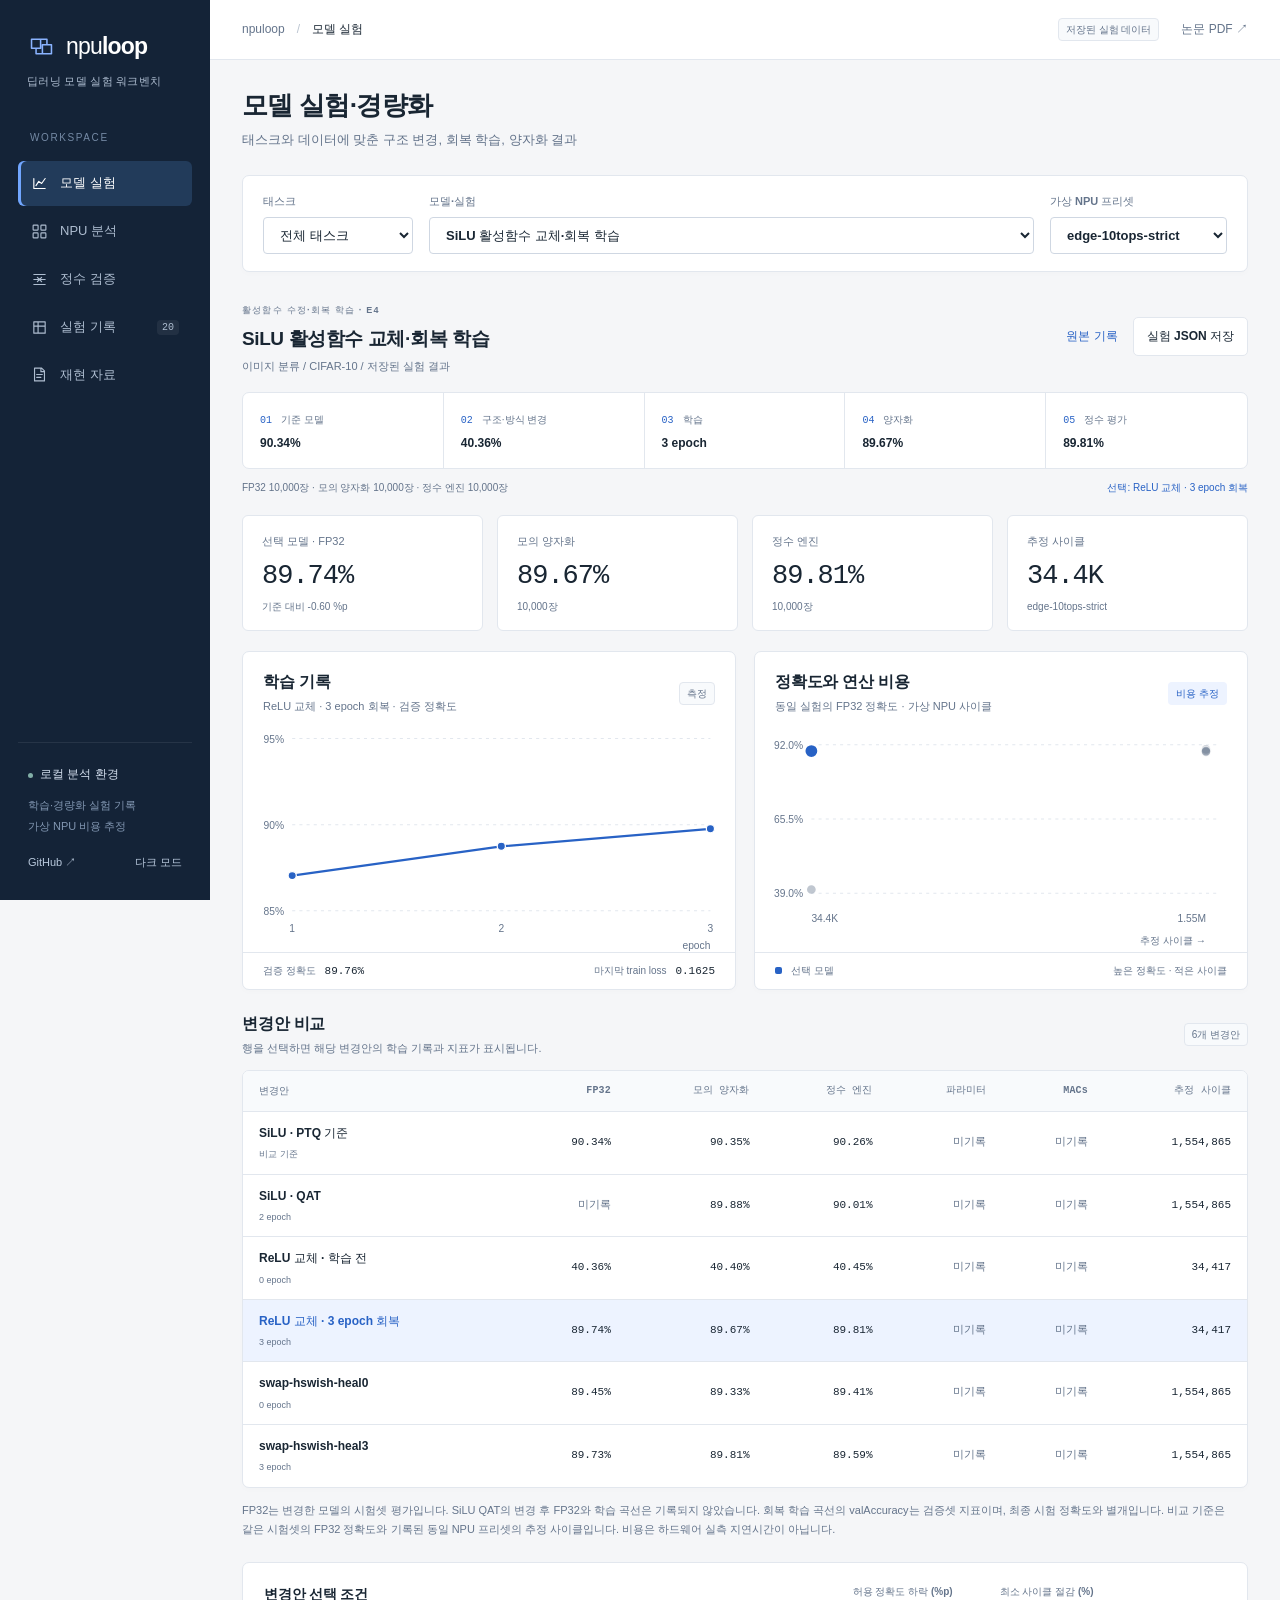
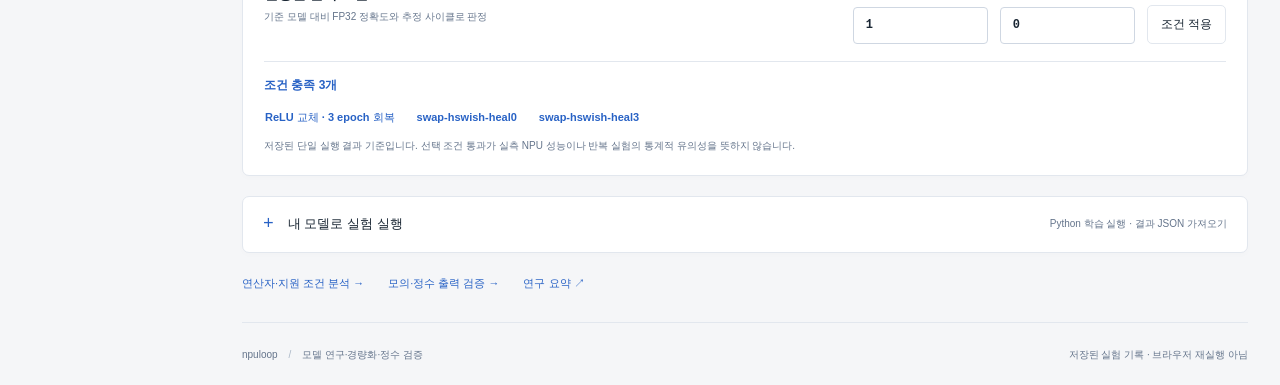
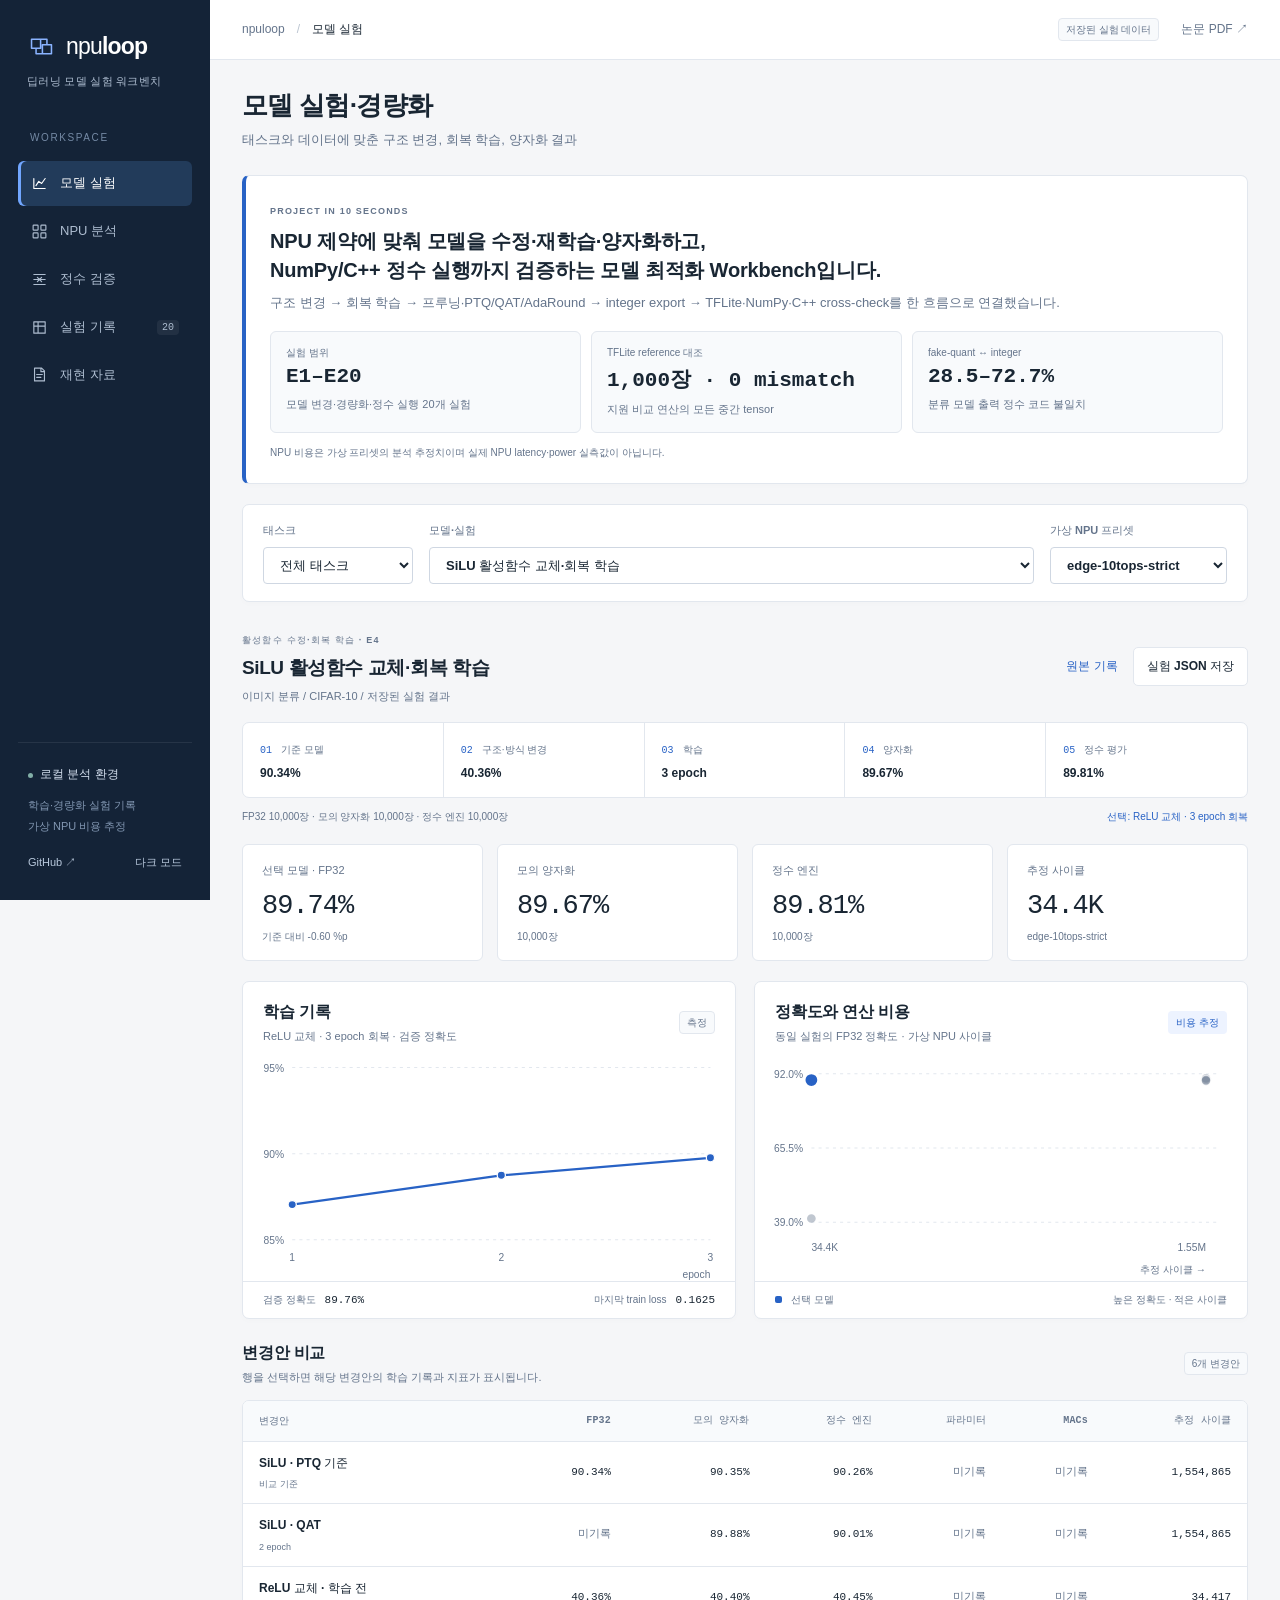
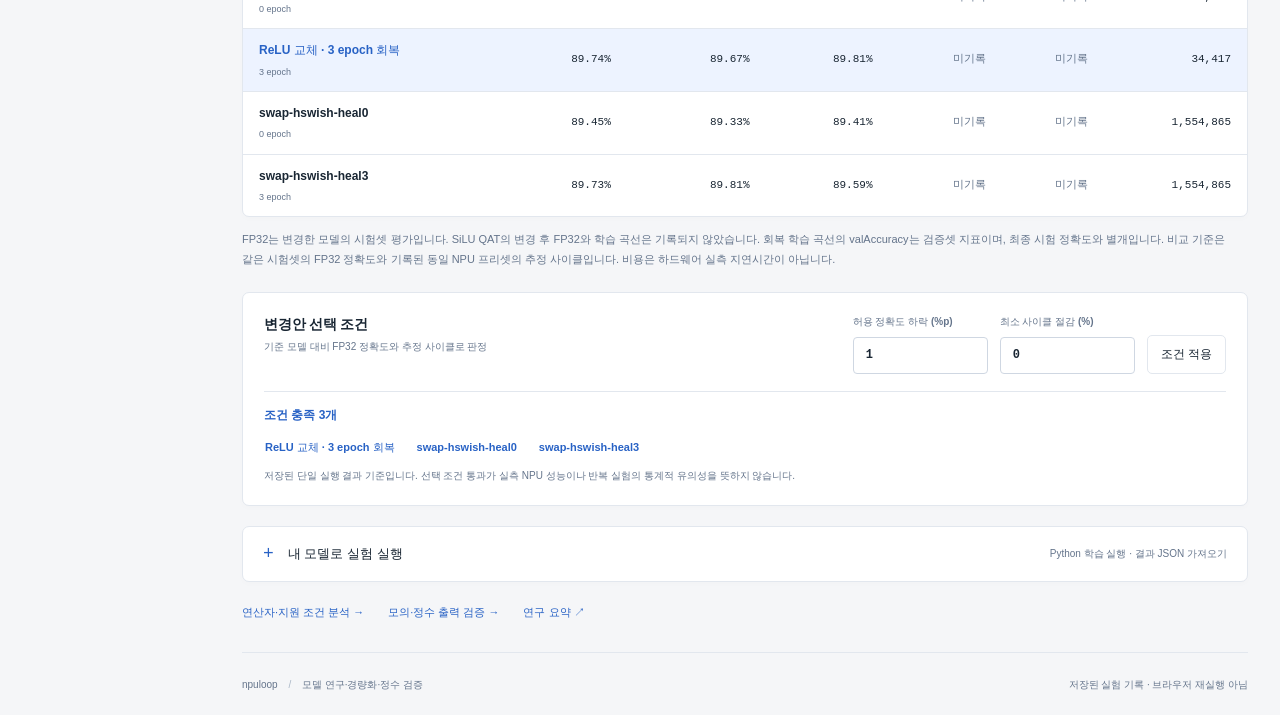
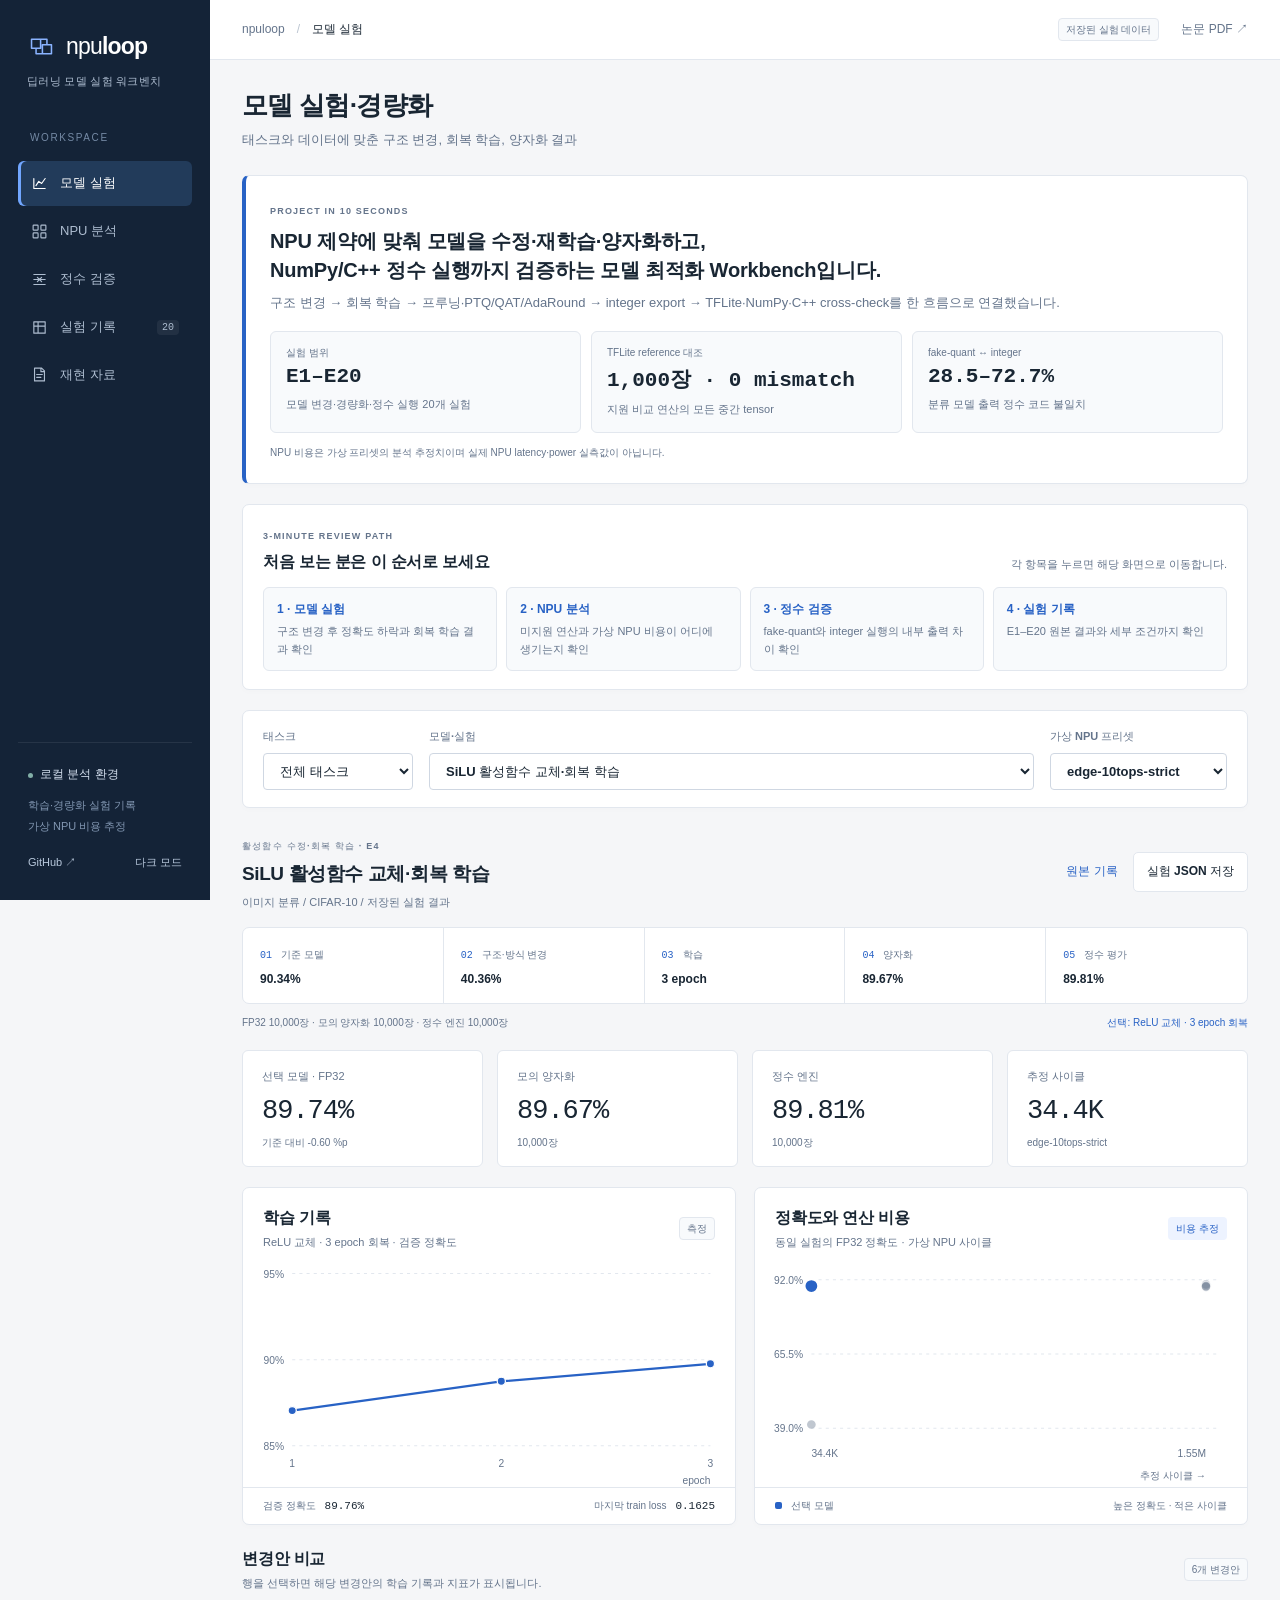
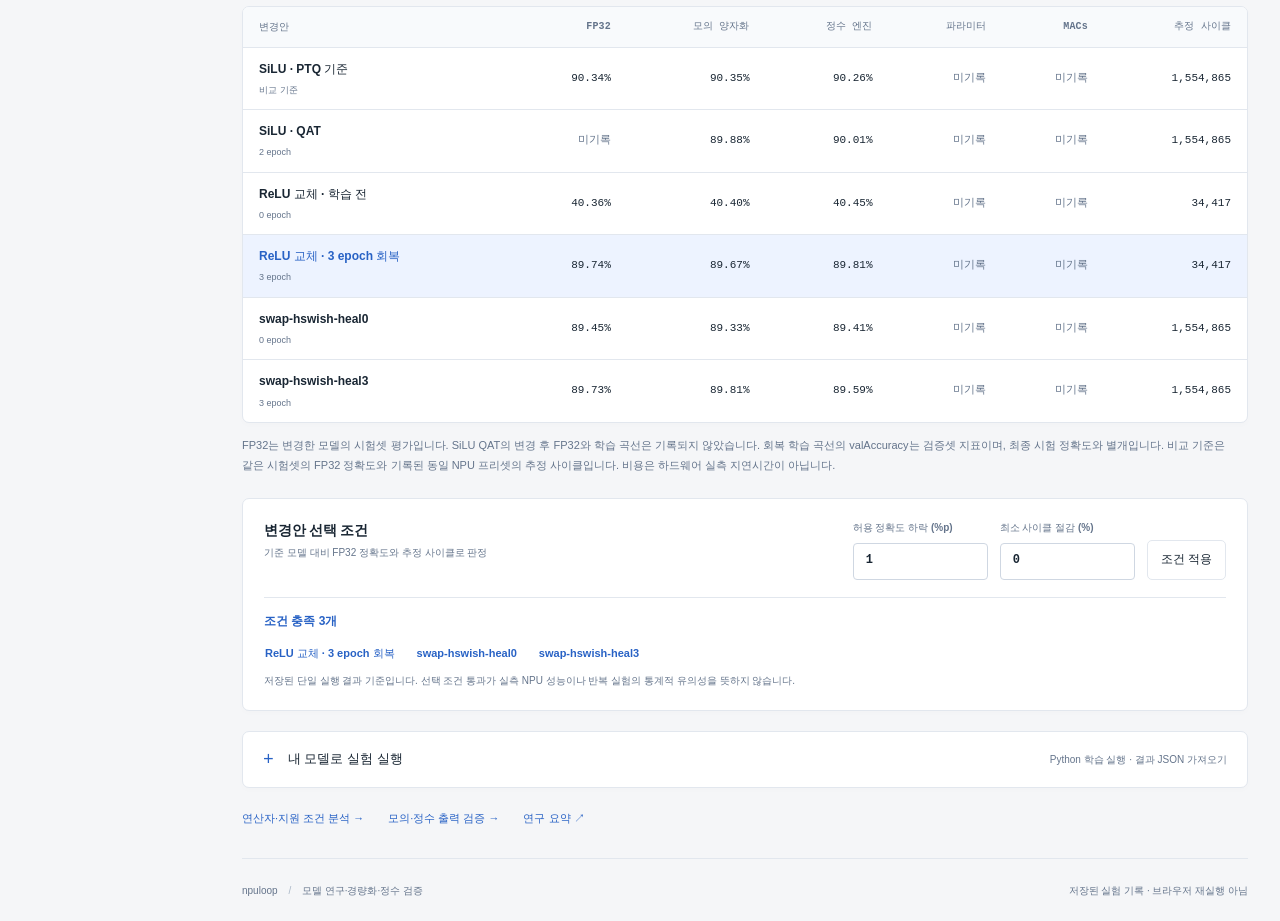
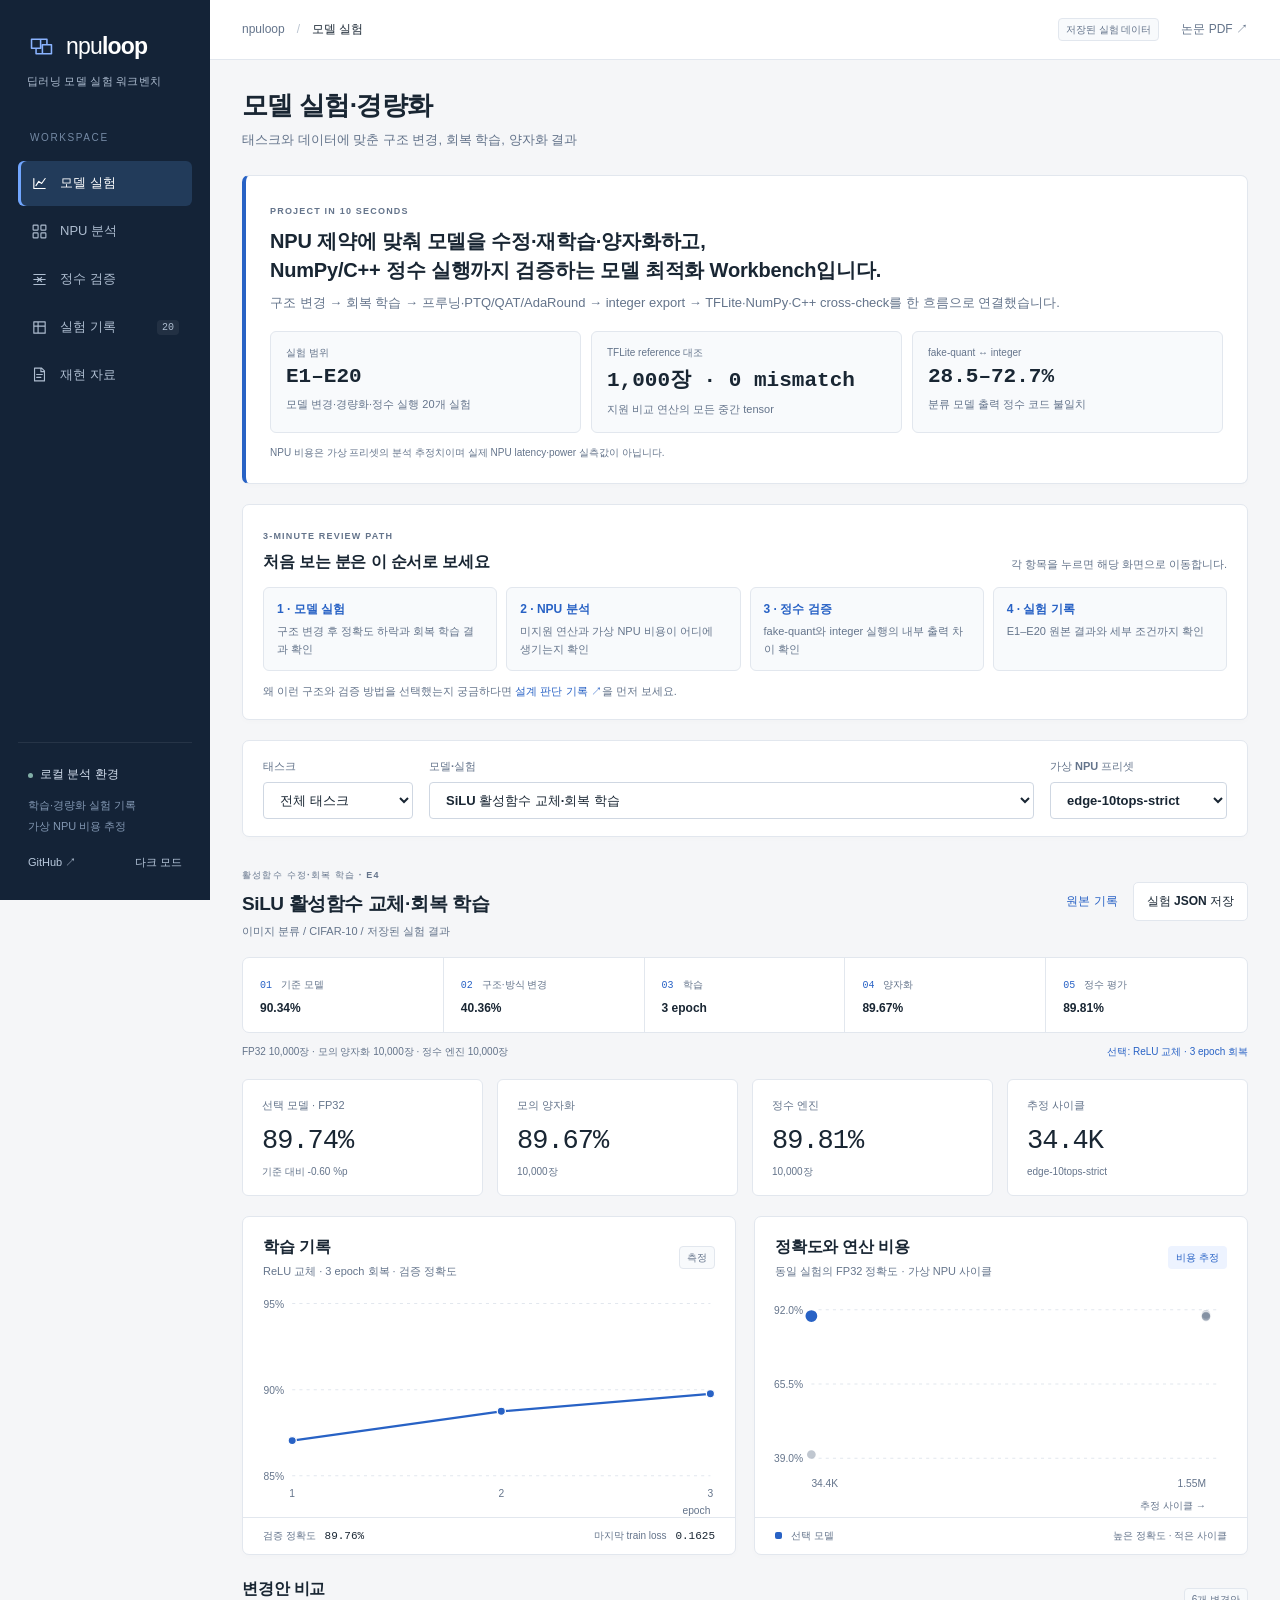
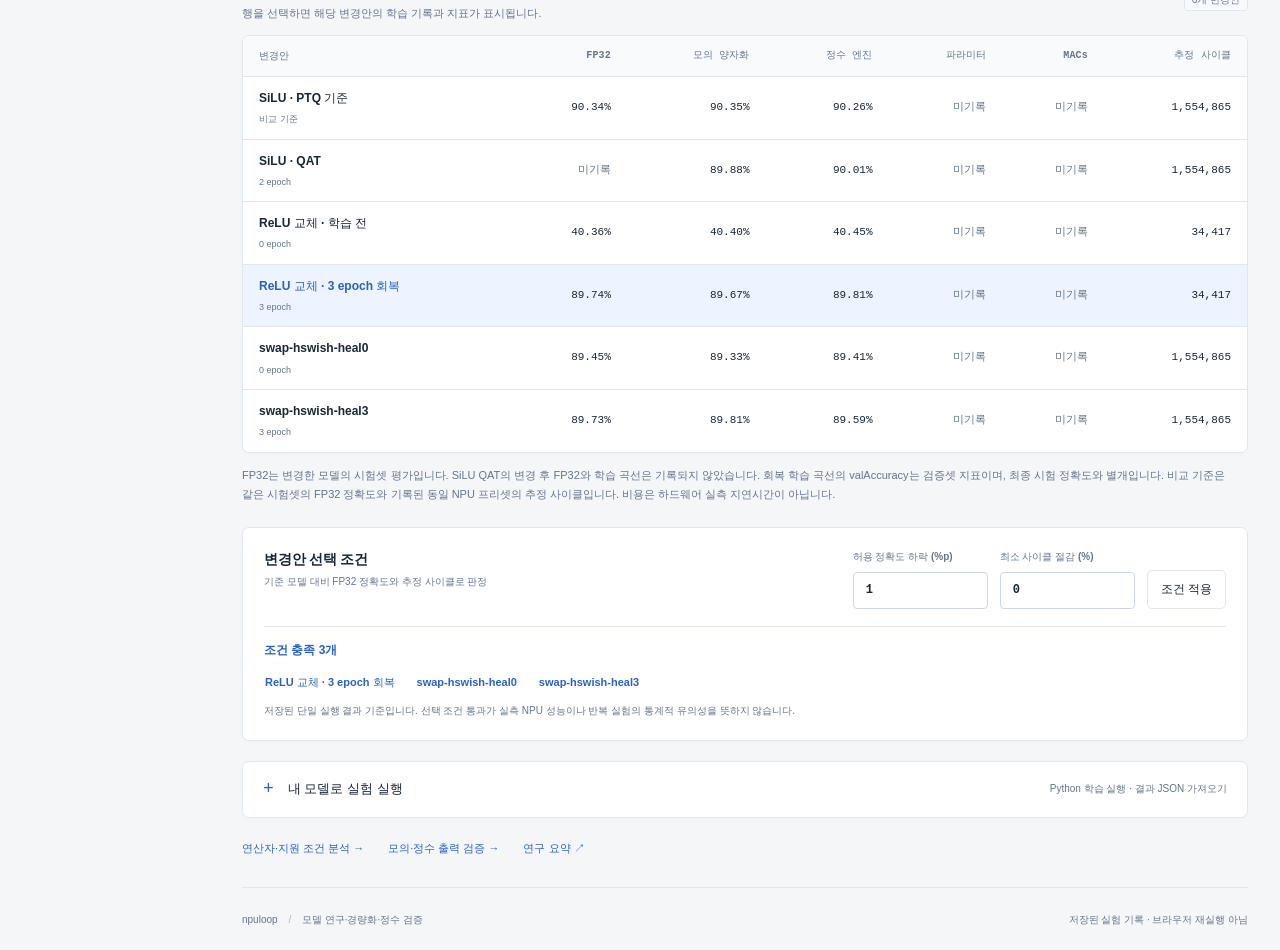
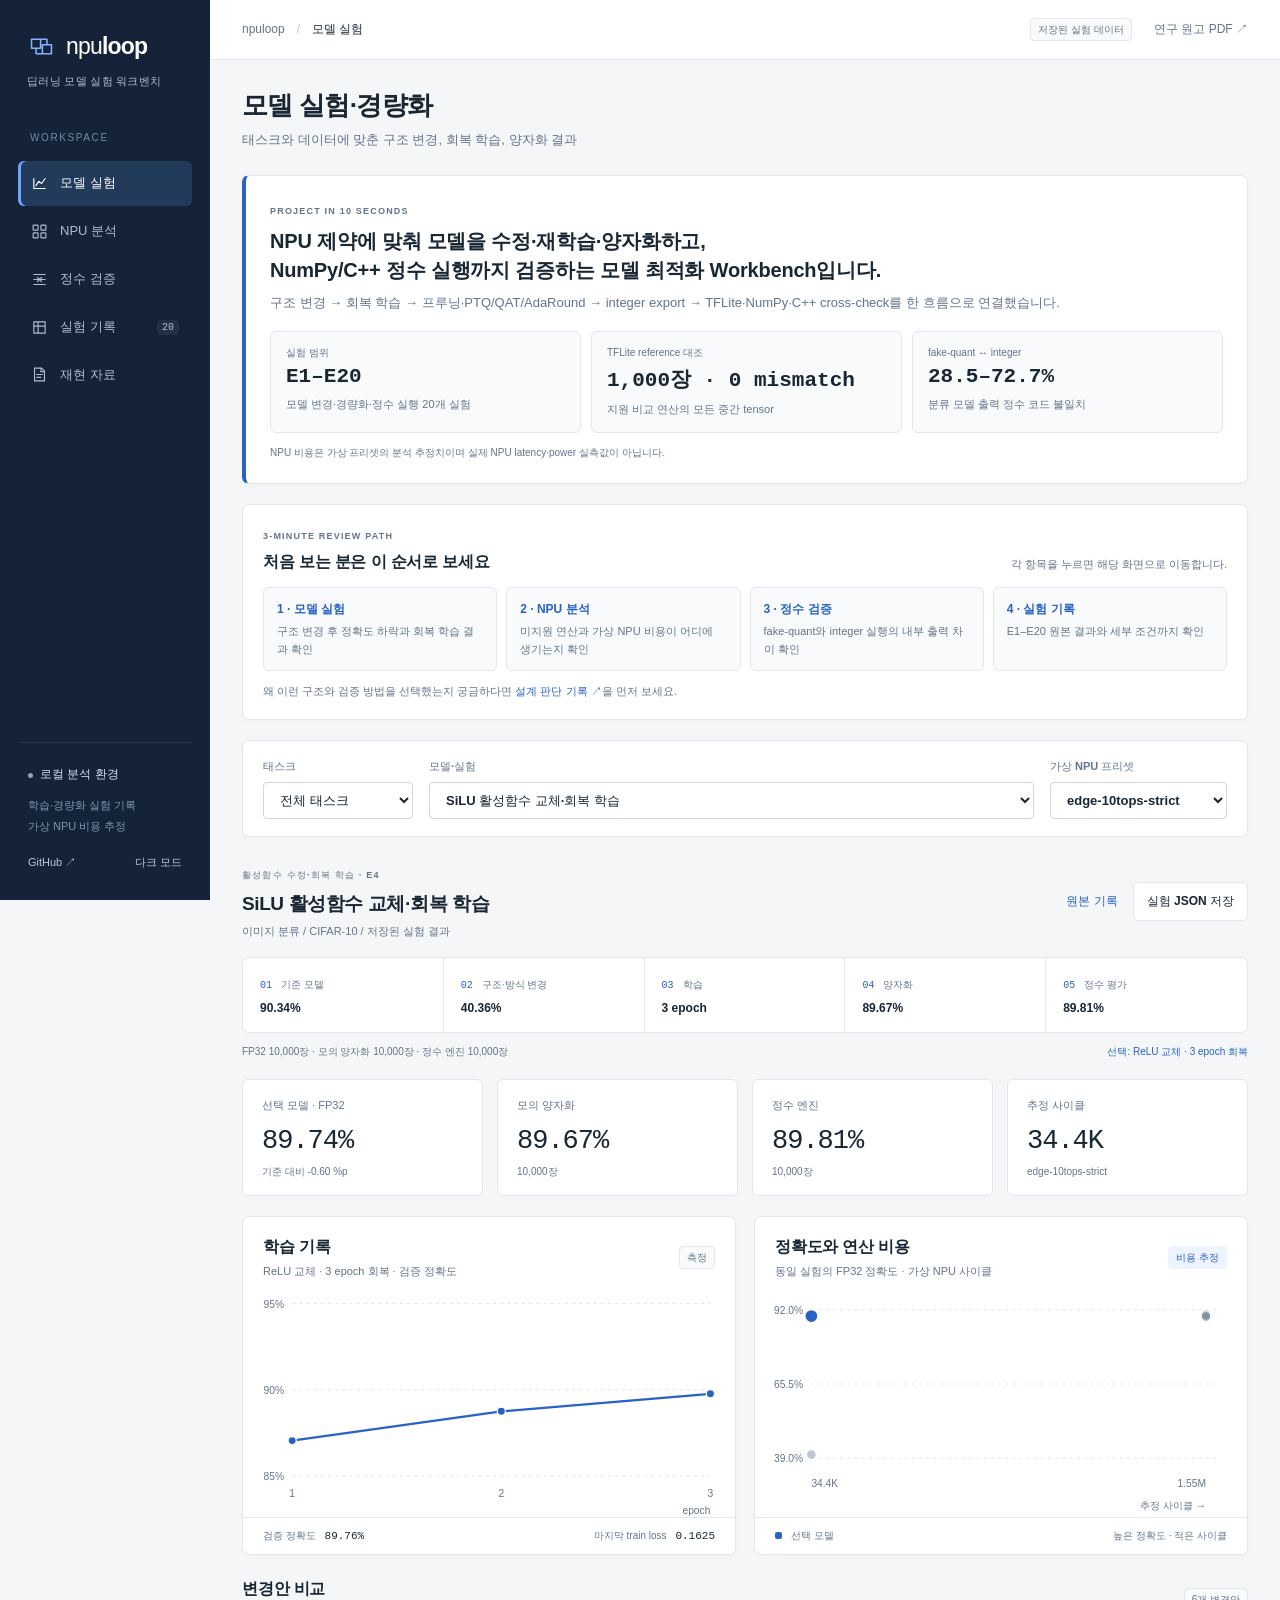
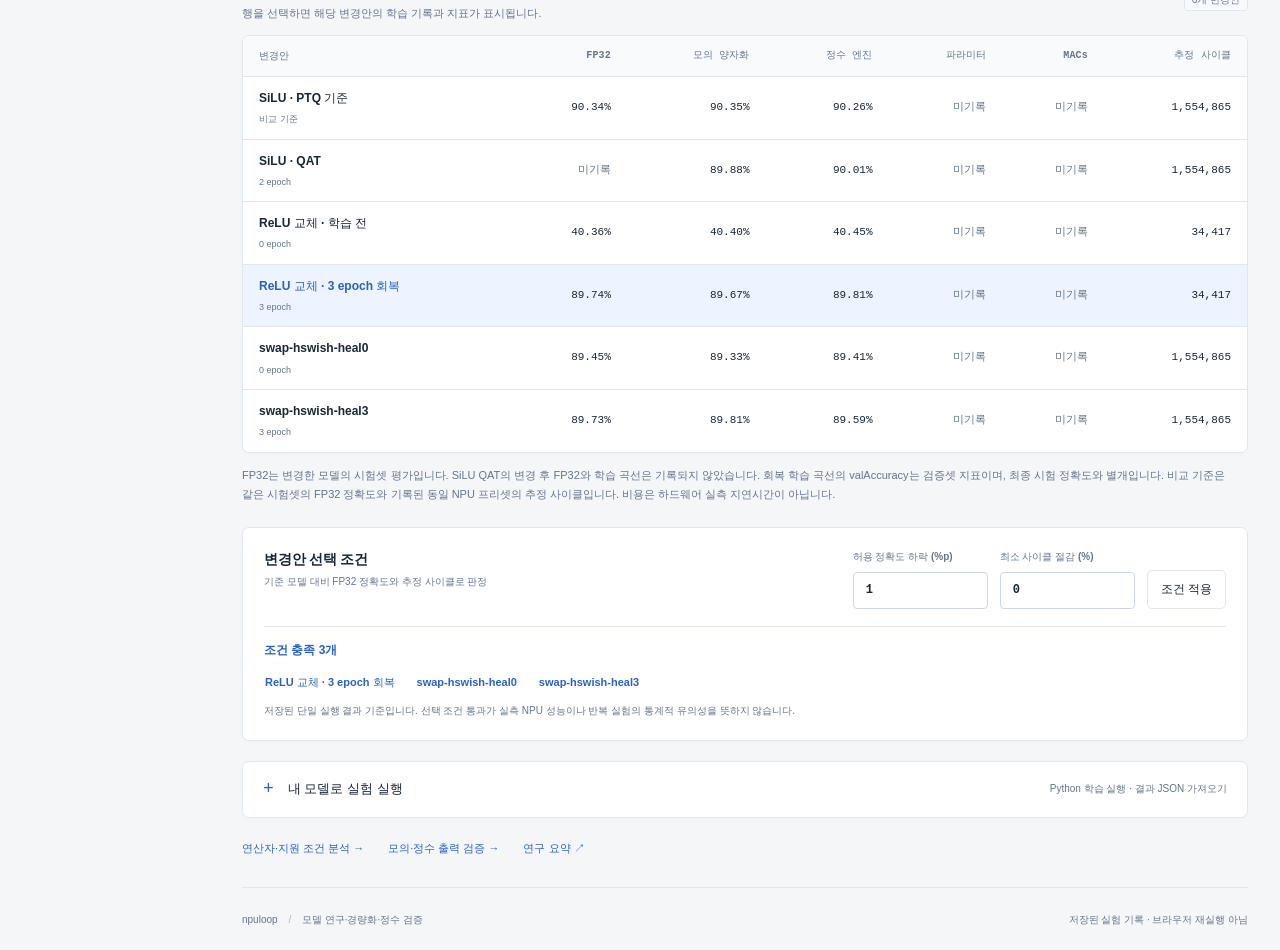
